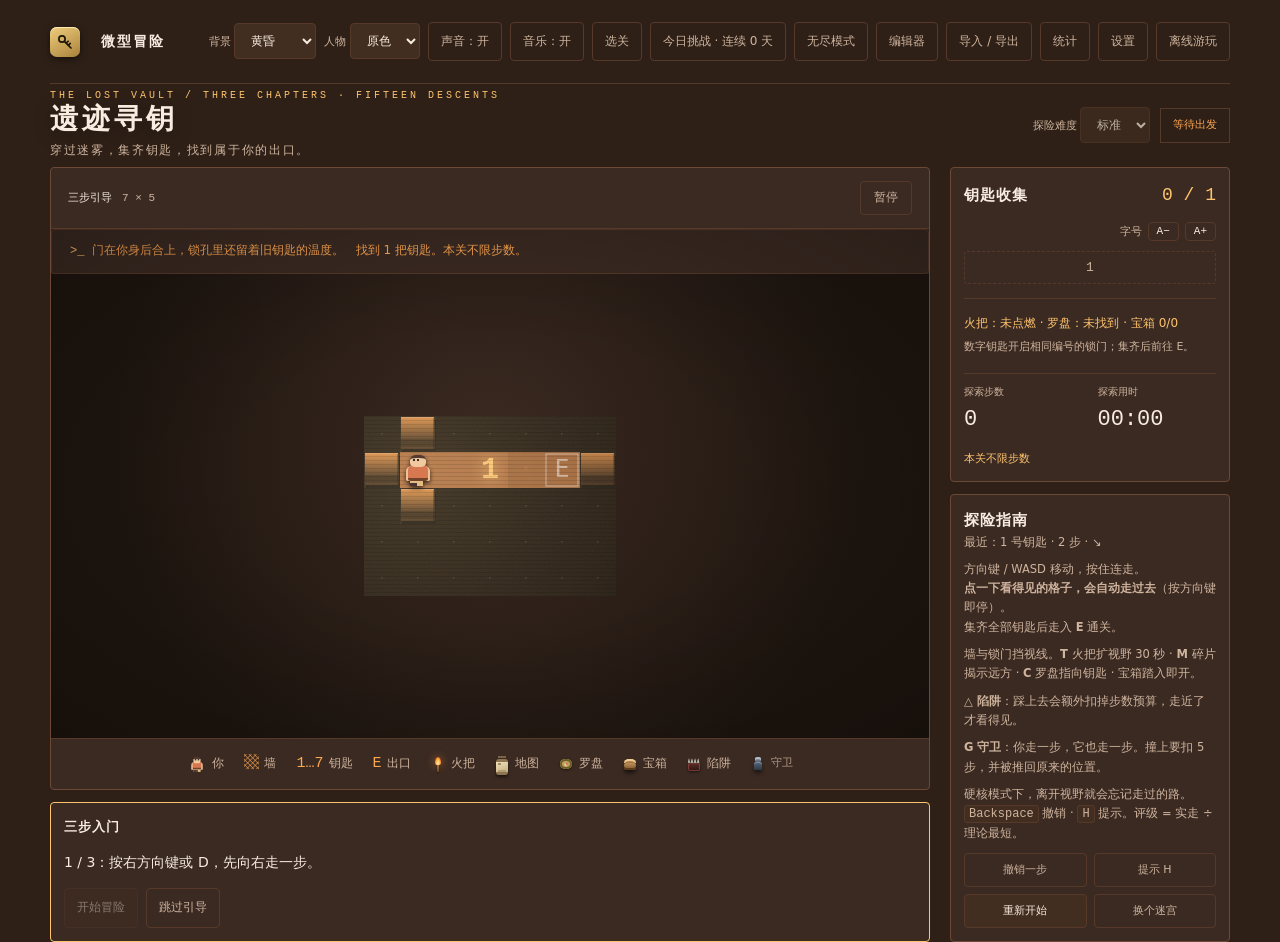
==== index.html @ 37af48ca "修复手机窄屏地图被挤掉的问题，横屏采用地图与指南左右分栏" ====
<!DOCTYPE html>
<html lang="zh-CN">
<head>
<meta charset="UTF-8">
<meta name="viewport" content="width=device-width, initial-scale=1, viewport-fit=cover">
<meta name="color-scheme" content="dark">
<meta name="theme-color" content="#111713">
<title>遗迹寻钥 · 迷宫寻宝</title>
<style>
  /* ===== [01] 主题变量 ===== */
  :root {
    --bg: #2e2017;
    --panel: #3b2a22;
    --board: #1e150f;
    --line: #57392a;
    --panel-line: #6b4936;
    --text: #f8ece0;
    --muted: #cfb49e;
    --gold: #ffc46e;
    --green: #ffa752;
    --wall: #f59a4a;
    --floor: #a86538;
    --memory: #7a573d;
    --memory-wall: #4a301c;
    --memory-edge: #9c5f30;
    --memory-floor: #6b4224;
    --wall-block: #4a301c;
    --wall-edge: #e08a42;
    --unknown: #170f0a;
    --danger: #ff8a7a;
    --button: #422e20;
    --shadow: #0009;
    --outfit: #d87851;
    --outfit-belt: #72432b;
    --outfit-legs: #e1bc83;
    --cell: 21px;
    --row: 27px;
    --mono: "Cascadia Mono",Consolas,"Courier New",monospace;
  }

  :root[data-skin="forest"] {
    --bg: #2a1a23;
    --panel: #382532;
    --board: #1a1016;
    --line: #4d3140;
    --panel-line: #63404f;
    --text: #faeaf2;
    --muted: #d3b6c6;
    --gold: #ffc0e0;
    --green: #ffa8d4;
    --wall: #f9a8cc;
    --floor: #b06a86;
    --memory: #7d5568;
    --memory-wall: #4c2c3c;
    --memory-edge: #a06880;
    --memory-floor: #6b4557;
    --wall-block: #4c2c3c;
    --wall-edge: #e08ab0;
    --unknown: #150d12;
    --button: #422837;
    --danger: #ff8fa8;
  }

  :root[data-skin="space"] {
    --bg: #0e1926;
    --panel: #16283c;
    --board: #080f1c;
    --line: #294e66;
    --panel-line: #37678a;
    --text: #e0f3fa;
    --muted: #9bbccc;
    --gold: #fed080;
    --green: #72e7e7;
    --wall: #6aadc7;
    --floor: #46708f;
    --memory: #42586e;
    --unknown: #080f1c;
    --memory-wall: #14212f;
    --memory-edge: #24384c;
    --memory-floor: #27394d;
    --wall-block: #101f2c;
    --wall-edge: #2c4b66;
    --button: #163448;
    --danger: #ff9ba9;
  }

  :root[data-skin="purple"] {
    --bg: #291d3a;
    --panel: #38264e;
    --board: #1d142b;
    --line: #573b73;
    --panel-line: #755297;
    --text: #f4eafa;
    --muted: #cfb7e3;
    --gold: #ffda8c;
    --green: #bd9bff;
    --wall: #c899ef;
    --floor: #8155aa;
    --memory: #77618c;
    --memory-wall: #392747;
    --memory-edge: #7c599c;
    --memory-floor: #503860;
    --wall-block: #402955;
    --wall-edge: #bf8aef;
    --unknown: #130d1e;
    --button: #432e5c;
    --danger: #ff9aaf;
  }

  :root[data-skin="emerald"] {
    --bg: #183627;
    --panel: #244634;
    --board: #163727;
    --line: #39694c;
    --panel-line: #598b65;
    --text: #edfae9;
    --muted: #c1e0c9;
    --gold: #ffe6a0;
    --green: #a8f3b8;
    --wall: #a2e6b2;
    --floor: #75ba8c;
    --memory: #69997a;
    --memory-wall: #254634;
    --memory-edge: #598d69;
    --memory-floor: #3e694c;
    --wall-block: #1d543d;
    --wall-edge: #81dca4;
    --unknown: #0c2117;
    --button: #2c553c;
    --danger: #ffada2;
  }

  :root[data-contrast="true"] {
    --bg: #000;
    --panel: #080808;
    --board: #000;
    --line: #d5d5d5;
    --panel-line: #9a9a9a;
    --text: #fff;
    --muted: #e1e1e1;
    --gold: #ffe75a;
    --green: #7fffff;
    --wall: #fff;
    --floor: #bdbdbd;
    --memory: #888;
    --unknown: #000;
    --memory-wall: #1a1a1a;
    --memory-edge: #555555;
    --memory-floor: #6a6a6a;
    --wall-block: #1f1f1f;
    --wall-edge: #777777;
    --button: #1d1d1d;
    --danger: #ffb3b3;
  }

  :root[data-large="true"] {
    --cell: 24px;
    --row: 30px;
  }

  :root[data-large="true"] #maze,
  :root[data-large="true"] #avatar {
    font-size: 22px;
  }

  :root[data-large="true"] .small,
  :root[data-large="true"] .subtitle,
  :root[data-large="true"] .objective,
  :root[data-large="true"] .instructions p,
  :root[data-large="true"] .feedback,
  :root[data-large="true"] .note,
  :root[data-large="true"] dialog p,
  :root[data-large="true"] .legend,
  :root[data-large="true"] .button,
  :root[data-large="true"] input,
  :root[data-large="true"] select,
  :root[data-large="true"] .limit {
    font-size: 16px;
  }

  * {
    box-sizing: border-box;
  }

  body {
    margin: 0;
    background: var(--bg);
    color: var(--text);
    font: 14px/1.65 system-ui,"Microsoft YaHei",sans-serif;
  }

  button, input, select, textarea {
    font: inherit;
  }

  button {
    cursor: pointer;
    touch-action: manipulation;
  }

  button:disabled {
    opacity: .4;
    cursor: not-allowed;
  }

  button:focus-visible,
  input:focus-visible,
  select:focus-visible,
  textarea:focus-visible,
  [tabindex]:focus-visible {
    outline: 2px solid var(--gold);
    outline-offset: 3px;
  }

  .shell {
    max-width: 1240px;
    padding: 0 30px;
    margin: auto;
  }

  header {
    display: flex;
    align-items: center;
    justify-content: space-between;
    gap: 15px;
    min-height: 84px;
    border-bottom: 1px solid var(--line);
    flex-wrap: wrap;
    padding: 15px 0;
  }

  .brand {
    display: flex;
    align-items: center;
    gap: 12px;
    font-weight: 600;
    letter-spacing: 2px;
  }

  .brand-mark {
    display: inline-flex;
    align-items: center;
    justify-content: center;
    width: 30px;
    height: 30px;
    border-radius: 7px;
    background: linear-gradient(150deg, #f0cd7d, #a8823a);
    color: #1c1508;
    box-shadow: 0 2px 7px #0008, inset 0 1px 0 #ffe9b0;
    margin-right: 9px;
    vertical-align: -8px;
  }
  .brand-mark svg { width: 18px; height: 18px; }

  .topbar, .toolbar, .actions {
    display: flex;
    gap: 8px;
    flex-wrap: wrap;
    align-items: center;
  }

  .eyebrow {
    font: 10px var(--mono);
    letter-spacing: 3px;
    color: var(--gold);
    margin: 0 0 2px;
  }

  .intro {
    padding: 6px 0 6px;
    display: flex;
    justify-content: space-between;
    align-items: center;
    gap: 12px;
  }

  h1 {
    font-size: 32px;
    letter-spacing: 3px;
    font-weight: 600;
    margin: 0 0 6px;
  }

  .subtitle {
    color: var(--muted);
    font-size: 12px;
    margin: 0;
  }

  .status-tag {
    font-size: 11px;
    border: 1px solid var(--line);
    padding: 7px 12px;
    color: var(--green);
    white-space: nowrap;
  }

  main {
    display: grid;
    grid-template-columns: minmax(0,1fr) 280px;
    gap: 20px;
    align-items: stretch;
  }

  /* ===== [02] 布局 ===== */
  .board, .panel {
    border: 1px solid var(--panel-line);
    background: var(--panel);
    border-radius: 4px;
    overflow: hidden;
  }

  /* 左栏与右栏等高，地图占满标题栏与图例之间的剩余高度 */
  main > section {
    display: flex;
    flex-direction: column;
  }

  .board {
    display: flex;
    flex-direction: column;
    flex: 1 1 auto;
  }

  .board-top {
    padding: 13px 17px;
    display: flex;
    justify-content: space-between;
    gap: 10px;
    border-bottom: 1px solid var(--line);
    font-size: 11px;
  }

  .board-meta {
    font-family: var(--mono);
    color: var(--muted);
  }

  /* ===== [03] 迷宫视口 ===== */
  .maze-stage {
    padding: 18px;
    overflow: auto;
    flex: 1 1 0;
    min-height: 0;
    max-height: none;
    background: radial-gradient(circle at 50% 38%, var(--panel), var(--board) 72%);
    position: relative;
    scroll-behavior: auto;
    display: flex;
  }

  .maze-frame {
    position: relative;
    width: max-content;
    margin: auto;
    flex: 0 0 auto;
    overflow: hidden;
  }

  #maze {
    display: block;
    font: 16px/var(--row) var(--mono);
    margin: 0;
    width: max-content;
    background: var(--unknown);
    user-select: none;
    outline-offset: 2px;
  }

/* 噪点层 */
.maze-frame::before{content:"";position:absolute;inset:0;pointer-events:none;z-index:2;opacity:.055;
  background-image:url("data:image/svg+xml,%3Csvg xmlns='http://www.w3.org/2000/svg' width='120' height='120'%3E%3Cfilter id='n'%3E%3CfeTurbulence type='fractalNoise' baseFrequency='0.85' numOctaves='2'/%3E%3C/filter%3E%3Crect width='120' height='120' filter='url(%23n)'/%3E%3C/svg%3E");}
/* 扫描线层 */
.maze-frame::after{content:"";position:absolute;inset:0;pointer-events:none;z-index:2;
  background:repeating-linear-gradient(180deg,rgba(0,0,0,.10) 0 1px,transparent 1px 4px);}
/* 火把光晕 */
#torch{position:absolute;left:0;top:0;width:calc(var(--cell)*19);height:calc(var(--row)*19);
  border-radius:50%;pointer-events:none;z-index:1;mix-blend-mode:screen;
  background:radial-gradient(closest-side,rgba(255,226,160,.20),rgba(255,226,160,.06) 55%,transparent 72%);}

  .legend {
    display: flex;
    justify-content: center;
    align-items: center;
    gap: 8px 20px;
    flex-wrap: wrap;
    padding: 14px 18px;
    border-top: 1px solid var(--line);
    font-size: 11.5px;
    line-height: 1.9;
    color: var(--muted);
  }

  .legend .lg { display: inline-flex; align-items: center; gap: 5px; }
  .legend .mini-avatar {
    position: relative;
    width: 20px;
    height: 22px;
    flex: none;
    display: inline-block;
  }
  .legend .mini-avatar .adventurer {
    position: absolute;
    inset: 0;
    transform: scale(.72);
    transform-origin: 50% 50%;
    animation: none;
  }

  .legend .lg .prop { position: relative; left: auto; top: auto; width: 15px; height: 19px; --cell: 15px; --row: 19px; flex: none; }
  .legend > span:last-child {
    opacity: .8;
    font-size: 11px;
  }

  .legend b {
    font: 15px var(--mono);
    color: var(--green);
    margin-right: 5px;
  }

  .sidebar {
    display: flex;
    flex-direction: column;
    gap: 12px;
  }


  .side-tools {
    display: flex;
    align-items: center;
    justify-content: flex-end;
    gap: 6px;
    margin: -4px 0 10px;
    font-size: 10.5px;
    color: var(--muted);
  }
  .side-tools button {
    border: 1px solid var(--line);
    background: var(--panel);
    color: var(--text);
    border-radius: 4px;
    padding: 3px 8px;
    cursor: pointer;
    font: 11px/1 var(--mono);
  }
  .side-tools button:hover { border-color: var(--gold); color: var(--gold); }

  /* 侧栏字号跟随 --side-fs */
  .sidebar .panel h2 { font-size: calc(var(--side-fs, 12px) + 3px); }
  .sidebar .count { font-size: calc(var(--side-fs, 12px) + 6px); }
  .sidebar .small,
  .sidebar .note,
  .sidebar .instructions p,
  .sidebar #nav-hint,
  .sidebar #key-help { font-size: calc(var(--side-fs, 12px) - 0.5px); }
  .sidebar .key-slot { font-size: calc(var(--side-fs, 12px) + 1px); }

  .panel {
    padding: 13px;
  }

  .panel-heading {
    display: flex;
    justify-content: space-between;
    align-items: center;
    margin-bottom: 15px;
  }

  h2 {
    font-size: 13px;
    letter-spacing: 1px;
    margin: 0;
  }

  .count {
    color: var(--gold);
    font-family: var(--mono);
  }

  .keys {
    display: flex;
    gap: 6px;
    flex-wrap: wrap;
  }

  .key-slot {
    position: relative;
    display: flex;
    align-items: center;
    justify-content: center;
    border: 1px dashed var(--line);
    border-radius: 3px;
    min-width: 31px;
    min-height: 33px;
    flex: 1;
    padding: 0 3px;
    color: var(--muted);
    font: 20px var(--mono);
  }

  .key-slot.found {
    border: 1px solid var(--gold);
    color: var(--gold);
    background: var(--button);
  }

  .objective, .note, .instructions p {
    font-size: 11px;
    color: var(--muted);
    line-height: 1.68;
    margin: 0 0 8px;
  }

  .stats {
    display: grid;
    grid-template-columns: 1fr 1fr;
    border-top: 1px solid var(--line);
    padding-top: 10px;
    gap: 15px;
    margin: 17px 0 0;
  }

  .stats dt {
    color: var(--muted);
    font-size: 10px;
  }

  .stats dd {
    font: 22px var(--mono);
    margin: 6px 0;
  }

  .limit {
    font-size: 11px;
    color: var(--gold);
    margin-top: 12px;
  }

  .button, select {
    border: 1px solid var(--line);
    border-radius: 4px;
    padding: 9px 12px;
    background: var(--button);
    color: var(--text);
    font-size: 12px;
  }

  .button:hover:not(:disabled) {
    border-color: var(--green);
  }

  .secondary {
    background: transparent;
    color: var(--muted);
  }

  .danger {
    border-color: var(--danger);
    color: var(--danger);
  }

  .actions {
    margin-top: 14px;
  }

  /* 指南底部四个操作按钮排两列，省出一行高度 */
  #game-actions {
    display: grid;
    grid-template-columns: 1fr 1fr;
    gap: 7px;
    margin-top: 10px;
  }

  #game-actions .button {
    padding: 7px 4px;
    font-size: 11px;
    white-space: nowrap;
  }

  .feedback {
    margin: 0;
    padding: 11px 18px;
    border-bottom: 1px solid var(--line);
    background: color-mix(in srgb, var(--panel) 70%, transparent);
    color: var(--gold);
    font-size: 12px;
    line-height: 1.65;
    border: 1px solid var(--line);
    border-radius: 4px;
    background: var(--panel);
    font-size: 12px;
    color: var(--green);
  }

  .feedback::before {
    content: ">_ ";
    font-family: var(--mono);
    color: var(--gold);
  }

  .note {
    border-left: 2px solid var(--line);
    padding-left: 12px;
  }

  .dpad {
    display: grid;
    grid-template-columns: repeat(3,44px);
    gap: 5px;
    justify-content: center;
    margin: 16px 0 5px;
  }

  .dpad button {
    height: 38px;
    padding: 0;
    font: 20px var(--mono);
  }

  .dpad button:first-child {
    grid-column: 2;
  }

  .dpad button:nth-child(2) {
    grid-column: 1;
  }

  kbd {
    border: 1px solid var(--line);
    background: var(--button);
    padding: 1px 4px;
    border-radius: 3px;
    font: 12px var(--mono);
  }

  footer {
    padding: 23px 0;
    color: var(--muted);
    font: 10px var(--mono);
    display: flex;
    justify-content: space-between;
    gap: 12px;
  }

  dialog {
    width: min(580px,calc(100% - 28px));
    max-height: 90vh;
    overflow: auto;
    border: 1px solid var(--line);
    border-radius: 8px;
    background: var(--panel);
    color: var(--text);
    padding: 27px;
    box-shadow: 0 20px 100px var(--shadow);
  }

  dialog::backdrop {
    background: #080d09cf;
    backdrop-filter: blur(3px);
  }

  dialog h2 {
    font-size: 22px;
    margin-bottom: 12px;
  }

  dialog p {
    font-size: 13px;
    color: var(--muted);
  }

  .win-stats {
    font: 20px var(--mono);
    color: var(--gold);
    margin: 20px 0;
  }

  .dialog-close {
    float: right;
  }

  .victory-art {
    font: 15px/1.3 var(--mono);
    color: var(--gold);
  }

  .hidden, [hidden] {
    display: none !important;
  }

  .flash {
    animation: bump .18s ease-in-out;
  }

  @keyframes bump {
    25% {
      transform: translateX(-3px);
    }

    75% {
      transform: translateX(3px);
    }
  }

  .form-row {
    display: flex;
    gap: 10px;
    align-items: center;
    flex-wrap: wrap;
    margin: 12px 0;
  }

  input, textarea {
    max-width: 100%;
    border: 1px solid var(--line);
    background: var(--bg);
    color: var(--text);
    padding: 8px;
    border-radius: 4px;
  }

  textarea {
    width: 100%;
    min-height: 110px;
    font: 12px/1.5 var(--mono);
  }

  .small {
    font-size: 11px;
    color: var(--muted);
  }

  #avatar {
    position: absolute;
    left: 0;
    top: 0;
    width: var(--cell);
    height: var(--row);
    font: bold 16px/var(--row) var(--mono);
    text-align: center;
    background: var(--green);
    color: var(--bg);
    pointer-events: none;
    z-index: 3;
    transition: translate 80ms linear;
    border-radius: 2px;
  }

@keyframes stepPop{0%{transform:scale(1)}40%{transform:scale(1.16,.84)}100%{transform:scale(1)}}
#avatar.step{animation:stepPop 150ms ease-out}
.step-trail{color:var(--muted);animation:trailFade 520ms ease-out forwards}
@keyframes trailFade{from{opacity:.5}to{opacity:0}}

  #maze { cursor: pointer; }

  .walk-target {
    border-radius: 3px;
    box-shadow: 0 0 0 1.5px var(--gold), 0 0 14px #e8c07a55;
    animation: walkTarget 360ms ease-out forwards;
  }

  @keyframes walkTarget {
    from { opacity: .95; transform: scale(.8); }
    to { opacity: 0; transform: scale(1.05); }
  }

  .tile-effect {
    position: absolute;
    width: var(--cell);
    height: var(--row);
    pointer-events: none;
    text-align: center;
    z-index: 4;
    font: bold 17px/var(--row) var(--mono);
  }

  .collect-flash {
    background: var(--gold);
    color: var(--bg);
    animation: goldFlash 350ms ease-out forwards;
  }

  .door-pop {
    color: var(--green);
    background: var(--board);
    animation: doorPop 300ms ease-out forwards;
  }

  @keyframes goldFlash {
    0% {
      opacity: 1;
      box-shadow: 0 0 18px var(--gold);
    }

    100% {
      opacity: 0;
      transform: scale(1.8);
    }
  }

  @keyframes doorPop {
    0% {
      transform: scale(.6);
      color: var(--muted);
    }

    55% {
      transform: scale(1.65);
    }

    100% {
      transform: scale(1);
      color: var(--green);
    }
  }

  @media (max-width: 850px) {
    .shell {
      padding: 0 16px;
      max-width: 680px;
    }

    main {
      grid-template-columns: minmax(0,1fr);
    }

    main > section, .sidebar, .sidebar > .panel {
      min-width: 0;
    }

    .sidebar {
      display: grid;
      grid-template-columns: minmax(0,1fr) minmax(0,1fr);
    }

    .note {
      grid-column: 1/-1;
    }

    .topbar {
      gap: 5px;
    }

    .topbar .button {
      font-size: 11px;
      padding: 6px 9px;
    }

    :root {
      --cell: 15px;
      --row: 20px;
    }

    #maze {
      font-size: 14px;
    }

    #map-viewport {
      flex: none;
    }

    .maze-stage {
      flex: none;
      height: clamp(240px, 46dvh, 460px);
      padding: 12px;
    }

    .intro {
      padding: 23px 0;
    }

    h1 {
      font-size: 28px;
    }
  }

  @media (max-width: 430px) {
    .sidebar {
      grid-template-columns: 1fr;
    }

    .shell {
      padding: 0 12px;
    }

    header {
      align-items: flex-start;
    }

    .brand {
      font-size: 12px;
    }

    .topbar {
      justify-content: flex-end;
      max-width: 215px;
    }

    .subtitle {
      font-size: 11px;
    }

    .legend {
      gap: 10px;
    }

    .panel {
      padding: 16px;
    }

    footer span:last-child {
      display: none;
    }
  }

  h1 { font-size: clamp(20px,2.2vw,28px); font-weight: 900; letter-spacing: .14em; line-height: 1.15; text-shadow: 0 3px 20px #0005; }
  .subtitle { font-weight: 300; letter-spacing: .14em; margin-top: 3px; }
  .feedback #message-text {
    flex: 1 1 auto;
    min-width: 0;
    white-space: nowrap;
    overflow: hidden;
    text-overflow: ellipsis;
  }
  .feedback #inventory {
    flex: 0 0 auto;
    margin: 0;
    padding: 0;
    border: 0;
    min-height: 0;
    line-height: 1.6;
    white-space: nowrap;
    color: var(--muted);
    font-size: 11px;
    letter-spacing: .2px;
  }

  .map-viewport {
    position: relative;
    isolation: isolate;
    overflow: hidden;
    display: flex;
    flex-direction: column;
    flex: 1 1 0;
    min-height: 0;
  }
  :root[data-mode="endless"] .map-viewport { min-height: 320px; }
  .map-viewport::after { content: ''; position: absolute; inset: 0; pointer-events: none; z-index: 5; background: radial-gradient(ellipse,transparent 40%,#0004 100%); }
  #level-fade { position: absolute; inset: 0; background: #000; z-index: 9; pointer-events: none; opacity: 0; }
  #level-fade.enter { animation: enterDungeon .55s ease-out; }
  @keyframes enterDungeon { from { opacity: 1; } to { opacity: 0; } }
  #torch { animation: breathe 1.4s ease-in-out infinite alternate; }
  @keyframes breathe { from { opacity: .87; } to { opacity: 1; } }
  #avatar { background: none; color: #f6cca0; border-radius: 0; filter: drop-shadow(0 2px 2px #000b); }
  .adventurer { position: absolute; inset: 2px 1px; transform-origin: 50% 85%; }
  .adventurer::before { content: ''; position: absolute; width: 48%; height: 30%; top: 3%; left: 26%; background: #f1c99e; border-top: 3px solid #543831; border-radius: 40% 40% 32% 32%; z-index: 2; }
  :root[data-avatar-skin="red"] { --outfit: #ef5350; --outfit-belt: #8f2d36; --outfit-legs: #e8b4a1; }
  :root[data-avatar-skin="orange"] { --outfit: #ff9b3d; --outfit-belt: #a75120; --outfit-legs: #f1ca8c; }
  :root[data-avatar-skin="yellow"] { --outfit: #f4d64c; --outfit-belt: #937129; --outfit-legs: #ecd995; }
  :root[data-avatar-skin="green"] { --outfit: #4ed184; --outfit-belt: #267a4c; --outfit-legs: #abdab5; }
  :root[data-avatar-skin="blue"] { --outfit: #4ba8f5; --outfit-belt: #285d98; --outfit-legs: #a8cce9; }
  :root[data-avatar-skin="indigo"] { --outfit: #6968d9; --outfit-belt: #3d3f88; --outfit-legs: #b9b9e4; }
  :root[data-avatar-skin="violet"] { --outfit: #b878ef; --outfit-belt: #754597; --outfit-legs: #d6b5e8; }
  .adventurer::after { content: ''; position: absolute; width: 58%; height: 43%; top: 32%; left: 21%; background: var(--outfit); border-radius: 35% 35% 15% 15%; border-bottom: 3px solid var(--outfit-belt); box-shadow: -3px 1px 0 -1px #ecc297,3px 1px 0 -1px #ecc297; }
  .adventurer i { position: absolute; left: 27%; bottom: 0; height: 29%; width: 19%; background: var(--outfit-legs); box-shadow: 6px 0 var(--outfit-legs); border-bottom: 3px solid #4a3232; }
  .adventurer b { position: absolute; top: 18%; left: 35%; width: 2px; height: 2px; background: #342b31; box-shadow: 4px 0 #342b31; z-index: 3; }
  #avatar[data-facing='up'] .adventurer::before { background: #543831; }
  #avatar[data-facing='up'] .adventurer b { visibility: hidden; }
  #avatar[data-facing='left'] .adventurer b { left: 26%; box-shadow: none; }
  #avatar[data-facing='right'] .adventurer b { left: 65%; box-shadow: none; }
  #avatar.step { animation: none; }
  #avatar.step .adventurer { animation: walking .16s ease-out; }
  @keyframes walking { 45% { transform: translateY(-2px) rotate(-5deg); } }
  .step-trail { font-size: 0; animation: dust .38s ease-out forwards; }
  .step-trail::before { content: ''; position: absolute; left: 28%; top: 76%; width: 3px; height: 2px; border-radius: 50%; background: #d7c4a0; box-shadow: 5px 2px #d7c4a080,-3px 3px #d7c4a050; }

  /* ===== 地面物件：火把 / 地图 / 罗盘 / 宝箱 / 陷阱 / 守卫 ===== */
  #props { position: absolute; inset: 0; pointer-events: none; z-index: 3; }
  .prop { position: absolute; left: 0; top: 0; width: var(--cell); height: var(--row); }
  .prop::before, .prop::after, .prop b { position: absolute; display: block; content: ''; }

  /* 火把：木杆 + 上尖下圆的火焰 */
  .prop.item-torch::before { left: 44%; bottom: 8%; width: 13%; height: 46%; background: linear-gradient(#a3743f, #6b4626); border-radius: 1px; box-shadow: 0 1px 2px #0007; }
  .prop.item-torch::after {
    left: 29%; bottom: 46%; width: 42%; height: 40%;
    background: radial-gradient(ellipse at 50% 76%, #fff2c2, #ffab3d 46%, #d94b18 92%);
    border-radius: 50% 50% 46% 46% / 72% 72% 28% 28%;
    box-shadow: 0 0 8px #ff9d4a99;
    animation: torchFlicker 1.1s ease-in-out infinite alternate;
  }
  @keyframes torchFlicker { from { transform: scaleY(.9); opacity: .85; } to { transform: scaleY(1.08) translateY(-1px); opacity: 1; } }

  /* 地图：卷起的上下边 + 三条折线 */
  .prop.item-map::before {
    left: 12%; top: 22%; width: 76%; height: 56%;
    background: linear-gradient(160deg, #efe1bc, #c6ae7f);
    border-top: 3px solid #8d7550; border-bottom: 3px solid #8d7550;
    border-radius: 3px; box-shadow: 0 2px 3px #0008;
  }
  .prop.item-map::after {
    left: 24%; top: 45%; width: 52%; height: 2px;
    background: repeating-linear-gradient(90deg, #a08b62 0 3px, transparent 3px 8px);
    box-shadow: 0 -7px 0 #a08b6299, 0 7px 0 #a08b6299;
  }

  /* 罗盘：金属盘 + 红白指针 */
  .prop.item-compass::before {
    left: 13%; top: 24%; width: 74%; height: 52%;
    border-radius: 50%;
    background: radial-gradient(circle at 38% 32%, #e8d79f, #8f7a35);
    box-shadow: 0 1px 3px #0008, inset 0 0 0 2px #6d5c28, inset 0 0 0 4px #b9a35c;
  }
  .prop.item-compass::after {
    left: 40%; top: 38%; width: 20%; height: 24%;
    background: linear-gradient(#e0655b 50%, #f2ecd8 50%);
    clip-path: polygon(50% 0, 100% 50%, 50% 100%, 0 50%);
    transform: rotate(28deg);
  }

  /* 宝箱：箱体 + 拱盖 + 金色锁扣 */
  .prop.chest::before {
    left: 11%; top: 44%; width: 78%; height: 36%;
    background: linear-gradient(#bd8f5a, #7a5128);
    border-radius: 2px 2px 3px 3px;
    box-shadow: 0 3px 4px #0009, inset 0 -2px 0 #5a3a19;
  }
  .prop.chest::after {
    left: 11%; top: 22%; width: 78%; height: 25%;
    background: linear-gradient(#d8ab72, #9e6f39);
    border-radius: 50% 50% 0 0 / 100% 100% 0 0;
    box-shadow: inset 0 2px 0 #eecb96;
  }
  .prop.chest b {
    left: 42%; top: 36%; width: 16%; height: 28%;
    background: linear-gradient(#ffe08a, #c9a038);
    border-radius: 2px; box-shadow: 0 0 3px #000a;
  }
  .prop.chest-open::before { left: 11%; top: 44%; width: 78%; height: 36%; background: linear-gradient(#7d5c3a, #452f18); border-radius: 2px 2px 3px 3px; box-shadow: inset 0 -2px 0 #2e1e0e; }
  .prop.chest-open::after {
    left: 11%; top: 14%; width: 78%; height: 22%;
    background: linear-gradient(#a8825a, #64431f);
    border-radius: 50% 50% 0 0 / 100% 100% 0 0;
    transform: rotate(-14deg) translateY(-1px);
  }
  .prop.chest-open b { display: none; }

  /* 陷阱：暗红底座 + 一排尖刺 */
  .prop.trap::before {
    left: 7%; top: 46%; width: 86%; height: 40%;
    background: linear-gradient(#5c2f2a, #2b1413);
    border-radius: 2px; box-shadow: inset 0 0 0 1px #e0655b66, 0 1px 3px #0008;
  }
  .prop.trap::after {
    left: 7%; top: 20%; width: 86%; height: 28%;
    background: linear-gradient(#f4f4ec, #9d9d92);
    clip-path: polygon(0 100%, 11% 0, 22% 100%, 34% 0, 46% 100%, 58% 0, 70% 100%, 82% 0, 94% 100%);
    filter: drop-shadow(0 1px 1px #000a);
  }

  /* 守卫：盔甲身 + 头盔 + 长矛 */
  .prop.guard::before {
    left: 20%; top: 40%; width: 56%; height: 40%;
    background: linear-gradient(#5d7691, #2c3d4e);
    border-radius: 32% 32% 12% 12%;
    box-shadow: 0 3px 4px #000a, inset 0 1px 0 #8fa8c2;
  }
  .prop.guard::after {
    left: 29%; top: 15%; width: 42%; height: 27%;
    background: linear-gradient(#aec1d4, #5d7186);
    border-radius: 50% 50% 22% 22%;
    box-shadow: inset 0 2px 0 #d7e3f0;
  }
  .prop.guard b {
    left: 80%; top: 10%; width: 7%; height: 76%;
    background: linear-gradient(#96754a, #5a4227);
    border-radius: 1px; box-shadow: -1px 0 0 #0006;
  }
  .prop.guard b::after {
    content: ''; position: absolute; left: -70%; top: -20%; width: 240%; height: 24%;
    background: #d3dde8; clip-path: polygon(50% 0, 100% 100%, 0 100%);
  }

  /* 锁门：石框 + 编号，锁着暗红，开了变金 */
  .prop.gate::before, .prop.gate-open::before {
    left: 5%; top: 6%; width: 90%; height: 88%;
    border-radius: 4px 4px 2px 2px;
    background: linear-gradient(#4e3229, #2a1714);
    box-shadow: inset 0 0 0 2px #7a4a34, inset 0 -3px 0 #1c100d, 0 2px 4px #000a;
  }
  .prop.gate::after, .prop.gate-open::after {
    left: 26%; top: 22%; width: 48%; height: 56%;
    border-radius: 3px;
    background: repeating-linear-gradient(90deg, #22120f 0 2px, #3a1f19 2px 5px);
    opacity: .85;
  }
  .prop.gate i, .prop.gate-open i {
    position: absolute; inset: 0; display: flex; align-items: center; justify-content: center;
    font: bold 14px/1 var(--mono); color: #ffb291; text-shadow: 0 0 6px #000, 0 0 10px #d8451f, 0 1px 0 #000; z-index: 2;
  }
  .prop.gate-open::before { background: linear-gradient(#4a4132, #2a2418); box-shadow: inset 0 0 0 2px #6f6140, 0 2px 4px #000a; }
  .prop.gate-open::after { background: none; box-shadow: inset 0 0 0 1px #6f6140; opacity: 1; }
  .prop.gate-open i { color: #b9e08a; }

  /* 钥匙槽：现在拿不到的显示为锁住 */
  .key-slot.locked { opacity: .38; }
  .key-slot.locked::after { content: '🔒'; position: absolute; right: -1px; bottom: -2px; font-size: 8px; opacity: .9; }

  @keyframes dust { from { opacity: .4; transform: scale(.7); } to { opacity: 0; transform: translateY(-3px) scale(1.8); } }
  @keyframes bump { 25% { transform: translate(-2px,1px); } 75% { transform: translate(2px,-1px); } }
  #victory { text-align: center; border: 1px solid var(--gold); box-shadow: 0 0 35px #e8bf6a22,0 30px 120px #000; padding: 38px; background: radial-gradient(ellipse at top,#e8bf6a16,transparent 65%),var(--panel); }
  #victory::backdrop { background: #000d; backdrop-filter: blur(5px); }
  #victory .actions { justify-content: center; }
  #victory .victory-art { display: none; }
  #victory-grade { font: 900 104px/1.2 Georgia,serif; color: var(--gold); text-shadow: 0 0 30px #e8bf6a66; border-bottom: 1px solid var(--line); margin: 12px auto 22px; width: 150px; }
  .win-stats { font-size: 14px; line-height: 2; }
  .difficulty-bar { display: flex; flex-wrap: wrap; gap: 10px; align-items: center; }
  #compass { position: absolute; right: 12px; top: 12px; z-index: 6; background: var(--panel); border: 1px solid var(--gold); border-radius: 30px; padding: 7px 12px; font-size: 12px; color: var(--gold); pointer-events: none; }
  #compass b { display: inline-block; font-size: 22px; line-height: 1; margin-right: 8px; }
  .inventory { margin-top: 14px; padding-top: 12px; border-top: 1px solid var(--line); color: var(--gold); font-size: 12px; line-height: 2; min-height: 40px; }
  #levels-dialog { width: min(1050px,96vw); padding: 30px; }
  #level-list { display: grid; grid-template-columns: repeat(3,minmax(0,1fr)); gap: 18px; }
  .chapter { border: 1px solid var(--line); background: var(--board); padding: 20px; border-radius: 8px; }
  .chapter h3 { font-size: 24px; letter-spacing: .12em; margin: 0; }
  .chapter > p:not(.eyebrow) { font-size: 12px; min-height: 42px; }
  .chapter-levels { display: grid; gap: 9px; }
  .level-card { display: grid; grid-template-columns: 36px 1fr auto; align-items: center; gap: 6px; color: var(--text); background: var(--panel); border: 1px solid var(--line); border-radius: 5px; padding: 13px 10px; text-align: left; font-size: 12px; }
  .level-card:not(:disabled):hover { border-color: var(--gold); background: var(--button); }
  .level-number { font: 20px var(--mono); color: var(--muted); grid-row: span 2; }
  .level-card strong { font: 700 20px Georgia,serif; color: var(--gold); }
  .level-card small { grid-column: 2/4; color: var(--muted); }
  .trend { margin: 18px 0; padding: 14px; border: 1px solid var(--line); background: var(--board); }
  .trend figcaption { color: var(--gold); font-size: 12px; }
  #stats-chart { width: 100%; height: 180px; display: block; }
  #achievement-list { display: grid; grid-template-columns: 1fr 1fr; gap: 4px 14px; font-size: 12px; }
  #ending { position: fixed; inset: 0; z-index: 50; overflow: auto; text-align: center; padding: 7vh 24px 40px; background: radial-gradient(ellipse at 50% 15%,#8f794942,transparent 65%),var(--bg); }
  #ending h2 { font-size: clamp(32px,5vw,56px); font-weight: 900; letter-spacing: .14em; margin: 24px 0; }
  #ending p { line-height: 2; color: var(--muted); }
  #ending .actions { justify-content: center; margin: 30px 0; }
  .dawn-door { width: 120px; height: 180px; margin: 20px auto 35px; border: 10px solid var(--line); border-bottom: 0; border-radius: 60px 60px 0 0; background: linear-gradient(#fff5d9,#dbbc75); box-shadow: 0 0 90px #ecd7a644; position: relative; }
  .dawn-door::after { content: ''; position: absolute; left: -50px; right: -50px; top: 100%; height: 75px; background: linear-gradient(#e1c27a66,transparent); clip-path: polygon(27% 0,73% 0,100% 100%,0 100%); }
  @media(max-width:760px) { #level-list { grid-template-columns: 1fr; } .chapter > p:not(.eyebrow) { min-height: 0; } #achievement-list { grid-template-columns: 1fr; } }
  .mobile-menu > summary { display: none; }
  .board-top { align-items: center; }
  .board-top #pause { padding: 6px 13px; margin-left: auto; }
  #maze-stage { touch-action: none; overscroll-behavior: contain; }
  .dpad button { touch-action: none; user-select: none; }
  .minimap-box { position: absolute; bottom: 10px; right: 10px; z-index: 6; padding: 7px; border: 1px solid var(--line); border-radius: 5px; background: var(--board); box-shadow: 0 2px 12px #0008; pointer-events: none; }
  .minimap-box span { display: block; font-size: 9px; color: var(--muted); margin-bottom: 4px; letter-spacing: .1em; }
  #minimap { width: 130px; height: auto; display: block; }
  #pause-dialog { text-align: center; border-color: var(--gold); }
  #pause-dialog::backdrop { background: #000d; }
  body.paused #torch { animation-play-state: paused; }
  :root[data-large='true'] .inventory,:root[data-large='true'] .level-card,:root[data-large='true'] .chapter p { font-size: 16px; }
  .orientation-tip { display: none; }
  #tutorial-panel { margin-top: 12px; border-color: var(--gold); }
  @media (max-width:850px) and (orientation:portrait) {
    .orientation-tip { display: flex; flex-wrap: wrap; gap: 3px 10px; margin: 0 0 12px; padding: 10px 12px; border: 1px solid var(--line); border-radius: 4px; background: var(--panel); font-size: 12px; }
    .orientation-tip strong { color: var(--gold); }
    .orientation-tip span { color: var(--muted); }
  }
  @media (max-width:600px), (max-width:1100px) and (max-height:600px) and (orientation:landscape) {
    header { min-height: 64px; padding: 10px 0; position: relative; flex-wrap: nowrap; align-items: center; }
    .brand { font-size: 13px; }
    .mobile-menu > summary { display: block; min-width: 68px; min-height: 44px; text-align: center; }
    .mobile-menu > nav { position: absolute; top: 62px; right: 0; width: min(360px,calc(100vw - 24px)); max-width: none; z-index: 25; padding: 14px; display: grid; grid-template-columns: 1fr 1fr; background: var(--panel); border: 1px solid var(--line); box-shadow: 0 15px 50px #000a; max-height: 65dvh; overflow-y: auto; }
    .topbar .button,.topbar select { min-height: 46px; font-size: 13px; padding: 8px; }
  }
  @media(max-width:600px) {
    .shell { padding: 0 12px; }
    .intro { padding: 15px 0; gap: 9px; flex-wrap: wrap; }
    .intro .eyebrow { font-size: 8px; letter-spacing: 1.5px; margin-bottom: 6px; }
    h1 { font-size: 30px; }
    .subtitle { font-size: 11px; letter-spacing: .04em; margin-top: 6px; }
    .difficulty-bar { width: 100%; justify-content: space-between; }
    .difficulty-bar select { min-height: 44px; font-size: 14px; }
    .status-tag { padding: 7px 9px; }
    main { gap: 12px; }
    .board-top { padding: 8px 10px; font-size: 12px; gap: 8px; }
    #level-title { flex: 1; }
    .board-meta { display: none; }
    .board-top #pause { min-height: 44px; min-width: 62px; }
    .maze-stage { height: 38dvh; min-height: 230px; max-height: 46dvh; padding: 10px; }
    :root { --cell: 19px; --row: 24px; }
    .legend { display: none; }
    .feedback { margin-top: 9px; min-height: 42px; font-size: 12px; padding: 9px 11px; }
    .dpad { display: grid; grid-template-columns: repeat(4,1fr); width: 100%; gap: 9px; margin: 10px 0 0; padding-bottom: env(safe-area-inset-bottom); }
    .dpad button { height: 54px; font-size: 24px; }
    .dpad button:first-child,.dpad button:nth-child(2) { grid-column: auto; }
    .dpad [data-direction='left'] { order: 0; }.dpad [data-direction='up'] { order: 1; }.dpad [data-direction='down'] { order: 2; }.dpad [data-direction='right'] { order: 3; }
    .sidebar { display: flex; flex-direction: column; gap: 12px; }
    .sidebar .panel { width: 100%; padding: 16px; }
    .panel-heading { margin-bottom: 10px; }
    .stats { margin-top: 10px; padding-top: 10px; }
    .actions .button { min-height: 46px; font-size: 14px; flex: 1; }
    #below-map { margin-top: 7px; }
    #below-map .actions { margin-top: 6px; }
    #below-map .actions.small { justify-content: space-between; font-size: 10px; }
    #below-map .actions.small .button { flex: none; font-size: 11px; min-height: 40px; }
    #seed-value { display: inline-block; max-width: 145px; vertical-align: middle; }
    #minimap { width: 94px; }
    .minimap-box { padding: 5px; opacity: .94; }
    #levels-dialog { padding: 20px 14px; }
    .chapter { padding: 16px; }
    dialog .button { min-height: 46px; }
    .note { margin-top: 0; }
    footer { padding-bottom: max(20px,env(safe-area-inset-bottom)); }
  }
  @media (max-width:1100px) and (max-height:600px) and (orientation:landscape) {
    .shell { width: 100%; max-width: none; height: 100dvh; padding: max(4px,env(safe-area-inset-top)) max(10px,env(safe-area-inset-right)) max(8px,env(safe-area-inset-bottom)) max(10px,env(safe-area-inset-left)); display: grid; grid-template-rows: auto auto minmax(0,1fr); gap: 6px; }
    header { min-height: 44px; padding: 0; gap: 8px; }
    .brand { font-size: 12px; gap: 6px; }
    .mobile-menu > nav { top: calc(100% + 6px); max-height: calc(100dvh - 70px - env(safe-area-inset-top) - env(safe-area-inset-bottom)); }
    .intro { padding: 0; gap: 8px; flex-wrap: nowrap; }
    .intro .eyebrow, .subtitle { display: none; }
    h1 { margin: 0; font-size: 20px; white-space: nowrap; }
    .difficulty-bar { width: auto; gap: 6px; flex-wrap: nowrap; }
    .difficulty-bar label { font-size: 11px; }
    .difficulty-bar select { min-height: 36px; padding: 5px; font-size: 12px; }
    .status-tag { padding: 4px 6px; font-size: 10px; }
    main { min-height: 0; grid-template-columns: minmax(0,1fr) clamp(208px,30vw,300px); grid-template-rows: minmax(0,1fr); gap: 10px; }
    main > section, .board { min-width: 0; min-height: 0; }
    .board-top { flex: none; min-height: 44px; padding: 4px 10px; gap: 8px; }
    #level-title { min-width: 0; overflow: hidden; text-overflow: ellipsis; white-space: nowrap; }
    .board-meta, .legend { display: none; }
    .board-top #pause { flex: none; min-height: 36px; min-width: 58px; }
    #map-viewport, :root[data-mode="endless"] #map-viewport { flex: 1 1 0; min-height: 0; }
    .maze-stage { flex: 1 1 0; height: auto; min-height: 0; max-height: none; padding: 8px; }
    .sidebar { display: flex; flex-direction: column; min-width: 0; min-height: 0; gap: 8px; overflow-y: auto; overscroll-behavior: contain; scrollbar-width: thin; scroll-padding-top: 112px; }
    .sidebar > *, .sidebar .panel { flex-shrink: 0; }
    .sidebar .panel { width: 100%; padding: 12px; }
    .sidebar .panel-heading { margin-bottom: 8px; }
    .side-tools button { min-height: 32px; min-width: 36px; }
    .sidebar .stats { margin-top: 10px; padding-top: 8px; }
    .sidebar .feedback { margin: 0; padding: 10px; }
    #below-map { display: contents; }
    #tutorial-panel { margin-top: 0; }
    #game-actions { position: sticky; top: 0; z-index: 10; margin: 0; padding: 6px; border: 1px solid var(--panel-line); border-radius: 4px; background: var(--panel); }
    #game-actions .button { min-height: 44px; font-size: 12px; }
    #minimap { width: 80px; }
    .minimap-box { padding: 4px; }
    dialog { max-height: 90dvh; }
  }
  @media (prefers-reduced-motion: reduce) {
    *, *::before, *::after {
      animation: none !important;
      transition: none !important;
      scroll-behavior: auto !important;
    }
  }
  </style>
</head>
<!-- ===== [04] 页面结构 ===== -->
<body>
  <div class="shell">
    <header>
      <div class="brand"><span class="brand-mark" aria-hidden="true"><svg viewBox="0 0 24 24" fill="none" stroke="currentColor" stroke-width="2.2" stroke-linecap="round" stroke-linejoin="round"><circle cx="8" cy="8" r="4.2"/><path d="M11.2 11.2 20 20"/><path d="M16.4 16.4 19 13.8"/><path d="M13.6 13.6 16.2 11"/></svg></span>微型冒险</div>
      <details class="mobile-menu" id="game-menu" open>
      <summary class="button secondary">菜单</summary>
      <nav class="topbar" id="topbar" aria-label="游戏菜单">
        <label class="small">背景 <select id="skin" aria-label="选择地图背景">
          <option value="ruins">黄昏</option>
          <option value="forest">樱林</option>
          <option value="space">太空</option>
          <option value="purple">紫色</option>
          <option value="emerald">浅翠绿</option>
        </select></label>
        <label class="small">人物 <select id="avatar-skin" aria-label="选择人物皮肤" title="所有颜色均可自由选择，无需解锁">
          <option value="original">原色</option>
          <option value="red">红</option>
          <option value="orange">橙</option>
          <option value="yellow">黄</option>
          <option value="green">绿</option>
          <option value="blue">蓝</option>
          <option value="indigo">靛</option>
          <option value="violet">紫</option>
        </select></label>
        <button class="button secondary" id="mute" title="点击页面后启用合成音效">声音：开</button>
        <button class="button secondary" id="music" title="背景音乐开关">音乐：开</button>
        <button class="button secondary" id="level-select">选关</button>
        <button class="button secondary" id="daily">今日挑战</button>
        <button class="button secondary" id="endless" aria-pressed="false" title="进入随机迷宫无限续关；再点一次退出，回到战役当前关">无尽模式</button>
        <button class="button secondary" id="editor-open">编辑器</button>
        <button class="button secondary" id="transfer-open">导入 / 导出</button>
        <button class="button secondary" id="stats-open">统计</button>
        <button class="button secondary" id="settings-open" aria-label="打开游戏设置">设置</button>
        <button class="button secondary" id="install" aria-label="离线游玩说明">安装</button>
      </nav>
      </details>
    </header>

    <section class="intro">
      <div>
        <p class="eyebrow">THE LOST VAULT / THREE CHAPTERS · FIFTEEN DESCENTS</p>
        <h1>遗迹寻钥</h1>
        <p class="subtitle">穿过迷雾，集齐钥匙，找到属于你的出口。</p>
      </div>
      <div class="difficulty-bar"><label class="small">探险难度 <select id="difficulty" aria-label="探险难度"><option value="casual">休闲</option><option value="standard">标准</option><option value="hardcore">硬核</option></select></label> <span class="status-tag" id="phase">等待出发</span></div>
    </section>

    <p class="orientation-tip"><strong>横屏玩，更舒适</strong><span>转动手机，让地图在左、指南与提示在右。</span></p>

    <main>
      <section aria-label="迷宫地图">
        <div class="board">
          <div class="board-top">
            <span id="level-title">第 1 关 · 遗迹地宫</span>
            <span class="board-meta" id="board-meta"></span>
            <button class="button secondary" id="pause" aria-label="暂停游戏">暂停</button>
          </div>
          <div class="map-viewport" id="map-viewport">
            <div class="feedback" id="message" role="status" aria-live="polite">使用方向键开始探索。</div>
            <div class="maze-stage" id="maze-stage">
              <div class="maze-frame" id="maze-frame">
                <canvas id="maze" tabindex="0" role="img" aria-label="地城迷宫" aria-describedby="controls">使用方向控制探索，地图位置与钥匙数会实时读出。</canvas>
                <div id="torch" aria-hidden="true"></div>
                <div id="props" aria-hidden="true"></div>
                <span id="avatar" data-facing="down" aria-hidden="true"><span class="adventurer"><b></b><i></i></span></span>
              </div>
            </div>
            <div id="compass" hidden role="status" aria-label="罗盘指引"></div>
                <div class="minimap-box" id="minimap-box" hidden><span>探索缩略图</span><canvas id="minimap" role="img" aria-label="已探索区域与当前位置"></canvas></div>

            <div id="level-fade" aria-hidden="true"></div>
          </div>
          <div class="legend">
            <span class="lg"><i class="mini-avatar" aria-hidden="true"><span class="adventurer"><b></b><i></i></span></i>你</span>
            <span><b>▩</b>墙</span>
            <span><b>1…7</b>钥匙</span>
            <span><b>E</b>出口</span>
            <span class="lg"><i class="prop item-torch"></i>火把</span>
            <span class="lg"><i class="prop item-map"></i>地图</span>
            <span class="lg"><i class="prop item-compass"></i>罗盘</span>
            <span class="lg"><i class="prop chest"></i>宝箱</span>
            <span class="lg"><i class="prop trap"></i>陷阱</span>
            <span class="lg"><i class="prop guard"></i>守卫</span>
          </div>
        </div>

        <div id="below-map">
          <section class="panel" id="tutorial-panel" hidden>
            <h2>三步入门</h2>
            <p id="tutorial-text" role="status" aria-live="polite"></p>
            <div class="actions">
              <button class="button" id="tutorial-done" disabled>开始冒险</button>
              <button class="button secondary" id="tutorial-skip">跳过引导</button>
            </div>
          </section>
          <div class="actions" id="replay-bar" hidden>
            <span id="replay-label">路线回放</span>
            <button class="button" id="replay-pause">暂停</button>
            <button class="button secondary" id="replay-stop">停止回放</button>
          </div>
        </div>

      </section>

      <aside class="sidebar">
        <section class="panel">
          <div class="panel-heading">
            <h2>钥匙收集</h2>
            <span class="count" id="collected">0 / 3</span>
          </div>
          <div class="side-tools">
            <span>字号</span>
            <button type="button" id="side-minus" aria-label="缩小右侧字号">A−</button>
            <button type="button" id="side-plus" aria-label="放大右侧字号">A+</button>
          </div>
          <div class="keys" id="keys" aria-label="钥匙收集状态"></div>
          <div id="inventory" class="inventory" aria-live="polite"></div>
          <p class="objective" id="objective"></p>
          <dl class="stats">
            <div>
              <dt>探索步数</dt>
              <dd id="steps">0</dd>
            </div>
            <div>
              <dt>探索用时</dt>
              <dd id="timer">00:00</dd>
            </div>
          </dl>
          <div class="limit" id="limit"></div>
        </section>

        <section class="panel instructions" id="controls">
          <h2>探险指南</h2>
          <p id="nav-hint" class="small" aria-live="polite"></p>
          <p id="key-help">方向键 / <kbd>WASD</kbd> 移动，按住连走。<br><strong>点一下看得见的格子，会自动走过去</strong>（按方向键即停）。<br>集齐全部钥匙后走入 <strong>E</strong> 通关。</p>
          <p>墙与锁门挡视线。<b>T</b> 火把扩视野 30 秒 · <b>M</b> 碎片揭示远方 · <b>C</b> 罗盘指向钥匙 · 宝箱踏入即开。</p>
          <p><b>△ 陷阱</b>：踩上去会额外扣掉步数预算，走近了才看得见。</p>
          <p><b>G 守卫</b>：你走一步，它也走一步。撞上要扣 5 步，并被推回原来的位置。</p>
          <p>硬核模式下，离开视野就会忘记走过的路。<kbd>Backspace</kbd> 撤销 · <kbd>H</kbd> 提示。评级 = 实走 ÷ 理论最短。</p>
          <div class="actions" id="game-actions">
            <button class="button secondary" id="undo">撤销一步</button>
            <button class="button secondary" id="hint">提示 H</button>
            <button class="button" id="restart">重新开始</button>
            <button class="button secondary" id="new-maze">换个迷宫</button>
          </div>
        </section>
      </aside>
    </main>

  </div>

  <dialog id="victory" aria-labelledby="victory-title">
    <pre class="victory-art" aria-hidden="true">    __________
   /_________/|
  |  _   _  | |
  | |_| |_| | /
  |____V____|/</pre>
    <p class="eyebrow">VAULT UNLOCKED</p>
    <div id="victory-grade" aria-label="本次评级"></div>
    <h2 id="victory-title">寻宝成功</h2>
    <div class="win-stats" id="win-stats"></div>
    <p id="victory-description"></p>
    <div class="actions">
      <button class="button" id="continue">继续探险</button>
      <button class="button secondary" id="view-map">回看地图</button>
      <button class="button secondary" id="watch-route">看路线</button>
    </div>
  </dialog>
  <div id="toast" role="status" aria-live="polite" hidden style="position:fixed;right:18px;bottom:18px;max-width:min(430px,90vw);padding:15px;background:var(--panel);border:1px solid var(--gold);border-radius:5px;z-index:20;font-size:12px;color:var(--gold)"></div>

  <div id="extra-dialogs">
    <dialog id="pause-dialog" aria-labelledby="pause-title"><p class="eyebrow">TAKE A BREATH</p><h2 id="pause-title">旅程暂停</h2><p>计时与火把消耗已暂停。地城会等你回来。</p><button class="button" id="resume">继续探索</button></dialog>
    <dialog id="settings-dialog" aria-labelledby="settings-title">
      <button class="button secondary dialog-close" data-close="settings-dialog" aria-label="关闭设置">关闭</button>
      <h2 id="settings-title">游戏设置</h2>
      <div class="form-row">
        <label><input type="checkbox" id="high-contrast" aria-label="高对比模式"> 高对比模式</label>
        <label><input type="checkbox" id="large-text" aria-label="大字模式"> 大字模式</label>
        <label><input type="checkbox" id="music-toggle" aria-label="背景音乐"> 背景音乐</label>
      </div>
      <p class="small">设置自动保存；大字模式下地图可滚动。系统的减少动画设置也会生效。</p>
      <p id="render-cost" class="small" aria-live="off"></p>

      <div id="key-settings">
        <h2 style="font-size:16px">键位设置</h2>
        <div class="form-row">
          <label>操作方案 <select id="key-mode" aria-label="选择方向键操作方案">
            <option value="both">方向键 + WASD</option>
            <option value="arrows">仅方向键</option>
            <option value="wasd">仅 WASD</option>
            <option value="custom">自定义</option>
          </select></label>
        </div>
        <div id="custom-bindings" hidden>
          <div class="form-row">
            <label>上 <input data-bind="up" readonly aria-label="设置向上按键，聚焦后按一个键" style="width:125px"></label>
            <label>下 <input data-bind="down" readonly aria-label="设置向下按键，聚焦后按一个键" style="width:125px"></label>
          </div>
          <div class="form-row">
            <label>左 <input data-bind="left" readonly aria-label="设置向左按键，聚焦后按一个键" style="width:125px"></label>
            <label>右 <input data-bind="right" readonly aria-label="设置向右按键，聚焦后按一个键" style="width:125px"></label>
          </div>
          <button class="button" id="save-bindings" aria-label="保存自定义键位">保存键位</button>
        </div>
        <p id="bindings-status" role="status" aria-live="polite"></p>
        <p class="small">聚焦输入框后按键即可录入。Tab、Esc、纯修饰键及系统组合键保留；若将 H 或 Backspace 设为方向，请用页面按钮提示或撤销。</p>
      </div>
    </dialog>

    <dialog id="stats-dialog" aria-labelledby="stats-title">
      <button class="button secondary dialog-close" data-close="stats-dialog">关闭</button>
      <h2 id="stats-title">旅程统计与成就</h2>
      <p id="stats-summary" style="line-height:2.2"></p>
      <p id="daily-streak" class="small"></p>
      <p id="endless-summary" class="small"></p>
      <figure class="trend"><figcaption>最近 24 次通关 · 实走步数趋势</figcaption><canvas id="stats-chart" role="img" aria-label="最近通关步数趋势"></canvas><p id="chart-empty" class="small"></p></figure>
      <ul id="achievement-list" style="padding-left:20px;line-height:2.4"></ul>
      <p class="small">总步数包含撤销；教程与无尽模式不计入。无尽成绩独立记录，不影响这里的连胜与成就。其他模式失败、重开或放弃已开始的关卡会中断连续通关。</p>
      <button class="button danger" id="clear-stats">清空统计</button>
    </dialog>

    <dialog id="confirm-dialog" aria-labelledby="confirm-title">
      <h2 id="confirm-title">请确认</h2>
      <p id="confirm-text"></p>
      <div class="actions">
        <button class="button danger" id="confirm-yes">确认</button>
        <button class="button secondary" data-close="confirm-dialog">取消</button>
      </div>
    </dialog>

    <dialog id="transfer-dialog" aria-labelledby="transfer-title">
      <button class="button secondary dialog-close" data-close="transfer-dialog">关闭</button>
      <h2 id="transfer-title">关卡与存档</h2>
      <p>关卡代码不包含个人存档，可发给别人直接导入。</p>
      <textarea id="map-code" aria-label="关卡文本代码" placeholder="粘贴 MAZE1. 开头的关卡代码"></textarea>
      <div class="actions">
        <button class="button" id="export-map">导出当前关卡</button>
        <button class="button secondary" id="copy-map">复制代码</button>
        <button class="button" id="import-map">导入并开始</button>
      </div>
      <hr style="border:0;border-top:1px solid var(--line);margin:22px 0">
      <p>完整存档包含进度、各关最佳成绩、每日挑战、统计及设置。</p>
      <div class="actions">
        <button class="button" id="export-save">下载存档 JSON</button>
        <button class="button secondary" id="import-save">恢复存档 JSON</button>
        <input id="save-file" type="file" accept=".json,application/json" hidden aria-label="选择存档 JSON 文件">
      </div>
      <p id="transfer-status" role="status" aria-live="polite"></p>
    </dialog>

    <dialog id="editor-dialog" aria-labelledby="editor-title" style="width:min(850px,95vw)">
      <button class="button secondary dialog-close" data-close="editor-dialog">关闭</button>
      <h2 id="editor-title">关卡编辑器</h2>
      <div class="form-row">
        <label>宽 <input id="editor-width" type="number" min="5" max="61" value="15" style="width:70px"></label>
        <label>高 <input id="editor-height" type="number" min="5" max="61" value="11" style="width:70px"></label>
        <button class="button secondary" id="editor-blank">新建空白地图</button>
      </div>
      <div class="form-row">
        <label>画笔 <select id="editor-tool">
          <option value="wall">画墙 #</option>
          <option value="floor">擦除 / 地面</option>
          <option value="start">起点 @</option>
          <option value="key">钥匙（最多 8 把）</option>
          <option value="exit">出口 E</option>
        </select></label>
        <span class="small">拖动绘制；键盘方向键选格、空格绘制</span>
      </div>
      <div style="overflow:auto;max-height:48vh;padding:3px">
        <canvas id="editor-canvas" tabindex="0" role="img" aria-label="关卡编辑画布" style="touch-action:none"></canvas>
      </div>
      <p id="editor-validation" role="status" aria-live="polite"></p>
      <div class="actions" id="editor-actions">
        <button class="button" id="editor-play">试玩地图</button>
        <button class="button secondary" id="editor-export">导出关卡代码</button>
      </div>
    </dialog>

    <dialog id="copy-dialog" aria-label="手动复制">
      <h2>复制内容</h2>
      <textarea id="copy-content" readonly aria-label="待复制文本"></textarea>
      <p>按 Ctrl+C（Mac 按 Command+C）复制；本地文件链接仅适用于相同文件路径。</p>
      <button class="button" data-close="copy-dialog">完成</button>
    </dialog>

    <dialog id="levels-dialog" aria-labelledby="levels-title">
      <button class="button secondary dialog-close" data-close="levels-dialog">关闭</button>
      <p class="eyebrow">YOUR JOURNEY / THREE CHAPTERS</p>
      <h2 id="levels-title">地城编年史</h2>
      <p>三章十五道门。已通关关卡保留评级、最好步数与最快时间。</p>
      <div id="level-list"></div>
    </dialog>
  </div>

  <section id="ending" hidden aria-labelledby="ending-title" tabindex="-1">
    <div class="dawn-door" aria-hidden="true"></div>
    <p class="eyebrow">THE NIGHT IS OVER</p>
    <h2 id="ending-title">你带回了黎明</h2>
    <p>十五道门，三座沉默的城。<br>宝藏不是井底的镜子，是你仍愿意向前的脚步。</p>
    <p id="ending-stats"></p>
    <div class="actions"><button class="button" id="ending-chapters">重访章节</button><button class="button secondary" id="ending-route">回看最后的旅程</button></div>
    <p class="small">旅程已保存在本机。故事结束，探索仍可继续。</p>
  </section>
  <noscript>
    <p>游戏需要启用 JavaScript；不需要网络或账号。</p>
  </noscript>
<script>
/* ============================================================
   遗迹寻钥 · JavaScript 源码

   这个目录下的 5 个文件按加载顺序排列，共享同一个全局作用域。
   index.html 里这些脚本的加载顺序不能调换，否则会报“未定义”。

   文件              行数   负责什么
   01-core.js        65    常量表、全局状态、引导与回放骨架
   02-save.js       252    存档、设置、每日挑战、关卡编辑器
   03-map.js        339    地图生成、点击自动行走、视野光照
   04-render.js     182    单格类型判定、画面绘制
   05-play.js       166    交互流程，以及结尾全部事件绑定

   改代码时用下面的锚点搜索定位：
     [J1] 存档与设置      [J2] 每日挑战      [J3] 关卡编辑器
     [J4] 地图生成        [J5] 点击自动行走  [J6] 视野与光照
     [J7] 单格类型        [J8] 渲染          [J9] 交互流程
   ============================================================ */
/* ===== 01-core.js — 常量、全局状态、引导与回放基础 ===== */

'use strict';
const $ = id => document.getElementById(id);
const LEVELS = [
  {width:31,height:19,keys:3,name:'沉眠的门厅',intro:'门在你身后合上，锁孔里还留着旧钥匙的温度。',outro:'第一道门开了，后面还有四道。'},
  {width:35,height:23,keys:4,name:'苔痕回廊',intro:'苔藓漫过石阶，有人在这里点过火。',outro:'回廊尽头没有守卫，只有更深的回廊。'},
  {width:41,height:31,keys:5,name:'无光中庭',intro:'抬头看不见穹顶，只有风从深处来。',outro:'中庭空空荡荡，像被人搬走过什么。'},
  {width:51,height:41,keys:6,name:'塌陷的档案馆',intro:'纸页烂成泥，编号还刻在墙上。',outro:'档案缺了最后一页。'},
  {width:61,height:61,keys:7,name:'锁心深井',intro:'最后一道井壁，钥匙就沉在最底下。',outro:'井底没有宝藏，只有一面镜子。'},
  {width:37,height:29,keys:5,name:'镜后的渡口',intro:'镜子没有映出你，它映出一艘等候百年的船。',outro:'你踏上对岸，身后的水面恢复成石墙。'},
  {width:39,height:31,keys:5,name:'灰烬集市',intro:'空摊位上摆着灰，价签写着人们遗忘的名字。',outro:'你带走一把钥匙，也替陌生人记住了名字。'},
  {width:41,height:33,keys:6,name:'钟摆长廊',intro:'钟摆仍在摆动，走廊却已忘了时间。',outro:'最后一声钟响，把你的脚步送向更深处。'},
  {width:43,height:35,keys:6,name:'倒悬花园',intro:'根须垂向穹顶，守卫在没有花的土壤上巡逻。',outro:'一粒种子落进掌心，它还活着。'},
  {width:45,height:37,keys:7,name:'余烬王座',intro:'王座上没有王，只有一盏不肯熄灭的灯。',outro:'你接过那盏灯，第三道城门终于看见了你。'},
  {width:45,height:37,keys:6,name:'星砂阶梯',intro:'阶梯上积满星砂，每粒都记得天空的颜色。',outro:'第一束光越过石阶，照亮你衣上的尘土。'},
  {width:47,height:39,keys:7,name:'回声水库',intro:'水面下有人重复你的脚步，慢了整整一拍。',outro:'回声停下了，这一次你不是独自前行。'},
  {width:49,height:39,keys:7,name:'无名哨所',intro:'墙上的刻痕数到第十四道，刻痕的主人没有回来。',outro:'你刻下第十五道，把钥匙留给将来的人。'},
  {width:51,height:41,keys:8,name:'长夜之眼',intro:'穹顶缓缓睁开，长夜在看它最后一位访客。',outro:'夜色退到门后，黎明只差最后一把钥匙。'},
  {width:53,height:43,keys:8,name:'黎明之门',intro:'门外没有许诺的黄金，只有一阵带着草香的风。',outro:'你推开门。遗迹记住了你的脚步，而你终于看见黎明。'}
];
const CHAPTERS=[{name:'沉眠遗迹',tag:'I · THE RUINS',text:'从门厅到深井，寻找镜中的另一条路。'},{name:'余烬之城',tag:'II · THE EMBERS',text:'越过镜面，在灰烬里接过未熄的灯。'},{name:'长夜尽头',tag:'III · THE DAWN',text:'走过守望与回声，把最后一把钥匙交给黎明。'}];
const DIRS = {up:[0,-1],down:[0,1],left:[-1,0],right:[1,0]};
const DIFFICULTIES={
  casual:{name:'休闲',radius:18,budget:3.2,trap:1,braid:0.38,traps:0.5,guards:0,keys:-1,spread:0.55},
  standard:{name:'标准',radius:14,budget:2.4,trap:2,braid:0.24,traps:0.8,guards:1,keys:0,spread:0.72},
  hardcore:{name:'硬核',radius:9,budget:1.6,trap:4,braid:0.14,traps:1,guards:1,keys:0,spread:0.95}
};
const ITEM_NAMES={torch:'火把',map:'地图碎片',compass:'罗盘'};
const LOCK_SIGNS=['Ⅰ','Ⅱ','Ⅲ','Ⅳ','Ⅴ','Ⅵ','Ⅶ','Ⅷ'];
const DEFAULT_KEYS = {ArrowUp:'up',ArrowDown:'down',ArrowLeft:'left',ArrowRight:'right',w:'up',s:'down',a:'left',d:'right'};
let state, lastWin = null, lastTick = performance.now();
let replay=null,replayTimer=null,tutorial=null;
function startTutorial() {
  tutorial={returnTo:{level:state.level,map:state.map,mode:state.mode,seed:state.seed},step:0};
  const map={version:1,width:7,height:5,cells:Array(35).fill(1),start:8,keys:[10],exit:12};for(let id=8;id<=12;id++)map.cells[id]=0;
  loadLevel(1,map,'tutorial','tutorial');$('tutorial-panel').hidden=false;advanceTutorial();
}
function advanceTutorial() {
  if(!tutorial||state.mode!=='tutorial')return;
  tutorial.step=state.collected.size?2:state.steps?1:0;
  $('tutorial-text').textContent=['1 / 3：按右方向键或 D，先向右走一步。','2 / 3：再向右走一步，走到数字 1 上拾取钥匙。','3 / 3：右侧的 E 就是出口。集齐钥匙后走进去，或点「开始冒险」结束教程。'][tutorial.step];
  $('tutorial-done').disabled=tutorial.step<2;
}
function finishTutorial() {if(!tutorial)return;const target=tutorial.returnTo;save.tutorialDone=true;writeSave();loadLevel(target.level,target.map,target.mode,target.seed);tell('引导完成。现在开始真正的寻宝之旅！');}
function startReplay(animated=true) {
  if(!lastWin)return;
  $('victory').close();stopReplay(false);
  const all=new Set(lastWin.map.cells.map((_,i)=>i));
  replay={index:0,paused:!animated,view:{map:lastWin.map,pos:lastWin.map.start,collected:new Set(),visited:new Set([lastWin.map.start]),seen:all,visible:all,isReplay:true,difficulty:lastWin.difficulty}};
  $('replay-bar').hidden=false;$('replay-pause').textContent=animated?'暂停':'播放';
  if(!animated){replay.index=lastWin.route.length-1;replay.view.pos=lastWin.map.exit;replay.view.collected=new Set(lastWin.map.keys);replay.view.visited=new Set(lastWin.route.map(step=>step.pos));}
  applyReplayStep(lastWin.route[replay.index]);render();centerPlayer();replayTimer=setInterval(advanceReplay,100);
}
function advanceReplay() {
  if(!replay||replay.paused||document.hidden)return;
  if(replay.index>=lastWin.route.length-1){replay.paused=true;$('replay-pause').textContent='重新播放';return;}
  const step=lastWin.route[++replay.index];applyReplayStep(step);replay.view.visited.add(step.pos);render();centerPlayer();
}
function applyReplayStep(step) {Object.assign(replay.view,{pos:step.pos,facing:step.facing,collected:new Set(step.collected),guards:step.guards||[],takenItems:new Set(step.takenItems),openedChests:new Set(step.openedChests)});}
function pauseReplay() {
  if(!replay)return;
  if(replay.index>=lastWin.route.length-1){startReplay();return;}
  replay.paused=!replay.paused;$('replay-pause').textContent=replay.paused?'继续播放':'暂停';
}
function stopReplay(redraw=true) {clearInterval(replayTimer);replay=null;$('replay-bar').hidden=true;if(redraw&&state){render();centerPlayer();}}
  </script>
  <script>
/* ===== 02-save.js — 存档与设置 / 每日挑战 / 关卡编辑器 ===== */

/* ===== [J1] 存档与设置 ===== */
const SAVE_KEY='ascii-vault-save-v1';
let storageWarning='';
const DEFAULT_BINDINGS={up:'ArrowUp',down:'ArrowDown',left:'ArrowLeft',right:'ArrowRight'};
function normalizeKey(key) {return key.length===1?key.toLowerCase():key;}
function bindableKey(key) {return typeof key==='string'&&key.length>0&&key.length<=32&&!['Tab','Escape','Control','Alt','Meta','Shift','Dead','Unidentified','Process'].includes(key);}
function normalizeBindings(raw) {
  if(raw===undefined)return {...DEFAULT_BINDINGS};
  const result={};for(const dir of Object.keys(DIRS)){if(!bindableKey(raw?.[dir]))throw new Error('自定义键位无效');result[dir]=normalizeKey(raw[dir]);}
  if(new Set(Object.values(result)).size!==4)throw new Error('方向键位不能重复');return result;
}
function directionFor(key) {
  key=normalizeKey(key);const mode=save.prefs.keyMode;
  if(mode==='custom')return Object.keys(DIRS).find(dir=>save.prefs.bindings[dir]===key);
  if(mode==='arrows')return DEFAULT_KEYS[key.startsWith('Arrow')?key:''];
  if(mode==='wasd')return DEFAULT_KEYS['wasd'.includes(key)&&key.length===1?key:''];
  return DEFAULT_KEYS[key];
}
let pendingBindings={...DEFAULT_BINDINGS};
function showKeySettings() {
  pendingBindings={...save.prefs.bindings};$('key-mode').value=save.prefs.keyMode;
  document.querySelectorAll('[data-bind]').forEach(input=>input.value=pendingBindings[input.dataset.bind]===' '?'Space':pendingBindings[input.dataset.bind]);
  $('custom-bindings').hidden=save.prefs.keyMode!=='custom';$('bindings-status').textContent='';$('save-bindings').disabled=false;
}
function captureBinding(event) {
  if(event.key==='Tab'||event.key==='Escape')return;
  event.preventDefault();event.stopPropagation();
  if(event.isComposing||event.ctrlKey||event.altKey||event.metaKey||!bindableKey(event.key)){$('bindings-status').textContent='请选择单个普通按键，系统组合键、Tab、Esc 和纯修饰键保留。';return;}
  const key=normalizeKey(event.key);pendingBindings[event.currentTarget.dataset.bind]=key;event.currentTarget.value=key===' '?'Space':key;
  try{normalizeBindings(pendingBindings);$('bindings-status').textContent='键位有效，点击保存后生效。';$('save-bindings').disabled=false;}
  catch(error){$('bindings-status').textContent=error.message;$('save-bindings').disabled=true;}
}
function commitBindings() {
  try{save.prefs.bindings=normalizeBindings(pendingBindings);save.prefs.keyMode='custom';writeSave();applyPreferences();$('bindings-status').textContent='自定义键位已保存。';}
  catch(error){$('bindings-status').textContent=error.message;}
}
const ACHIEVEMENTS=[['first','第一次通关'],['rankS','拿到 S 级'],['noUndo','全程不撤销'],['noHint','独立寻宝（不用提示）'],['five','累计通关五次'],['all','征服初章五关'],['chapter2','余烬之城五关全通'],['ending','十五道门 · 全章通关'],['rankA','至少获得 A 级'],['tripleS','累计三次 S 级'],['noHint3','三次不用提示通关'],['speed','三分钟内通关'],['streak3','连续通关三次'],['streak5','连续通关五次'],['collector','收集全部三种道具'],['torch','点燃第一支火把'],['cartographer','找到第一张地图碎片'],['compass','找到第一个罗盘'],['chests5','开启五个宝箱'],['hardcore','全程硬核通关']];
let save=readSave(),saveTimer=null,toastTimer=null;
function emptyStats() {return {totalSteps:0,wins:0,fastest:null,streak:0,bestStreak:0,achievements:[],sRanks:0,cleanRuns:0,chests:0,itemKinds:[],recent:[]};}
function unlockAchievements(ids) {const fresh=ids.filter(id=>!save.stats.achievements.includes(id));if(!fresh.length)return;save.stats.achievements.push(...fresh);scheduleSave();showToast('成就达成：'+fresh.map(id=>ACHIEVEMENTS.find(a=>a[0]===id)[1]).join(' · '));}
function normalizeStats(raw) {
  if(!raw)return emptyStats();
  const result=emptyStats();for(const key of ['totalSteps','wins','streak','bestStreak']){if(!Number.isSafeInteger(raw[key])||raw[key]<0)throw new Error('统计数据无效');result[key]=raw[key];}
  if(raw.fastest!==null&&(!Number.isFinite(raw.fastest)||raw.fastest<0))throw new Error('最快通关时间无效');
  if(result.streak>result.bestStreak||result.bestStreak>result.wins)throw new Error('连续通关统计无效');result.fastest=raw.fastest;
  if(!Array.isArray(raw.achievements)||raw.achievements.some(id=>!ACHIEVEMENTS.some(a=>a[0]===id)))throw new Error('成就数据无效');result.achievements=[...new Set(raw.achievements)];
  for(const key of ['sRanks','cleanRuns','chests']){if(raw[key]!==undefined&&(!Number.isSafeInteger(raw[key])||raw[key]<0))throw new Error('扩展统计无效');result[key]=raw[key]||0;}
  if(raw.itemKinds!==undefined&&(!Array.isArray(raw.itemKinds)||raw.itemKinds.some(k=>!Object.hasOwn(ITEM_NAMES,k))))throw new Error('道具统计无效');result.itemKinds=[...new Set(raw.itemKinds||[])];
  if(raw.recent!==undefined&&(!Array.isArray(raw.recent)||raw.recent.length>24||raw.recent.some(r=>!r||!Number.isInteger(r.level)||r.level<1||r.level>15||!Number.isInteger(r.steps)||r.steps<1)))throw new Error('趋势记录无效');result.recent=(raw.recent||[]).map(r=>({level:r.level,steps:r.steps}));
  return result;
}
function scheduleSave() {clearTimeout(saveTimer);saveTimer=setTimeout(writeSave,400);}
function countMovement() {if(['tutorial','endless'].includes(state.mode))return;save.stats.totalSteps++;scheduleSave();}
function showToast(text) {clearTimeout(toastTimer);$('toast').textContent=text;$('toast').hidden=false;toastTimer=setTimeout(()=>$('toast').hidden=true,4500);}
function recordStatistics() {
  if(state.mode==='tutorial')return;
  if(state.mode==='endless') {
    if(BigInt(state.endlessStage)>BigInt(save.endless.highestStage))save.endless.highestStage=state.endlessStage;
    save.endless.wins=(BigInt(save.endless.wins)+1n).toString();writeSave();return;
  }
  const stats=save.stats;stats.wins++;stats.streak++;stats.bestStreak=Math.max(stats.bestStreak,stats.streak);stats.fastest=Math.min(stats.fastest??Infinity,state.elapsed);
  const grade=gradeRun(state.moves,state.optimal),earned=['first'];
  if(grade==='S'){stats.sRanks++;earned.push('rankS');}if(['S','A'].includes(grade))earned.push('rankA');
  if(!state.undoUses)earned.push('noUndo');if(!state.hints){stats.cleanRuns++;earned.push('noHint');}
  if(stats.wins>=5)earned.push('five');if([1,2,3,4,5].every(l=>save.bests[l]))earned.push('all');
  if([6,7,8,9,10].every(l=>save.bests[l]))earned.push('chapter2');if(LEVELS.every((_,i)=>save.bests[i+1]))earned.push('ending');
  if(stats.sRanks>=3)earned.push('tripleS');if(stats.cleanRuns>=3)earned.push('noHint3');if(state.elapsed<=180000)earned.push('speed');
  if(stats.streak>=3)earned.push('streak3');if(stats.streak>=5)earned.push('streak5');if(state.hardcoreEntire)earned.push('hardcore');
  stats.recent.push({level:state.level,steps:state.moves});stats.recent=stats.recent.slice(-24);unlockAchievements(earned);writeSave();
}
function showStatistics() {
  $('endless-summary').textContent=`无尽模式 · 最高通关：${save.endless.highestStage==='0'?'尚未通关':'第 '+save.endless.highestStage+' 关'} · 累计通关：${save.endless.wins} 次（独立统计）`;
  const stats=save.stats;$('stats-summary').textContent=`总步数：${stats.totalSteps}　总通关：${stats.wins}　最快：${stats.fastest===null?'暂无':formatTime(stats.fastest)}　最长连续通关：${stats.bestStreak}`;
  $('achievement-list').replaceChildren(...ACHIEVEMENTS.map(([id,title])=>{const li=document.createElement('li');li.textContent=(stats.achievements.includes(id)?'已达成 · ':'未达成 · ')+title;li.style.color=stats.achievements.includes(id)?'var(--gold)':'var(--muted)';return li;}));$('stats-dialog').showModal();const streak=dailyStreak();$('daily-streak').textContent=`每日挑战 · 当前连续 ${streak.current} 天 / 历史最长 ${streak.best} 天（通关记打卡，断一天归零）`;drawStatistics();
}
function drawStatistics() {
  const canvas=$('stats-chart'),width=Math.max(240,canvas.clientWidth),height=180,ratio=Math.min(devicePixelRatio||1,2),ctx=canvas.getContext('2d'),style=getComputedStyle(document.documentElement),values=save.stats.recent;
  canvas.width=width*ratio;canvas.height=height*ratio;ctx.setTransform(ratio,0,0,ratio,0,0);ctx.clearRect(0,0,width,height);ctx.font='11px system-ui';ctx.fillStyle=style.getPropertyValue('--muted');
  $('chart-empty').textContent=values.length?'横轴：通关顺序；纵轴：实走步数。':'通关后，这里会记录你的脚步。';if(!values.length)return;
  const max=Math.max(...values.map(v=>v.steps),1),left=40,top=16,bottom=150;
  ctx.strokeStyle=style.getPropertyValue('--line');for(let i=0;i<4;i++){const y=top+(bottom-top)*i/3;ctx.beginPath();ctx.moveTo(left,y);ctx.lineTo(width-10,y);ctx.stroke();ctx.fillText(String(Math.round(max*(1-i/3))),2,y+4);}
  const points=values.map((v,i)=>[left+(width-left-14)*i/Math.max(1,values.length-1),bottom-v.steps/max*(bottom-top)]);ctx.strokeStyle=style.getPropertyValue('--gold');ctx.lineWidth=2;ctx.beginPath();points.forEach(([x,y],i)=>i?ctx.lineTo(x,y):ctx.moveTo(x,y));ctx.stroke();
  ctx.fillStyle=style.getPropertyValue('--gold');points.forEach(([x,y])=>{ctx.beginPath();ctx.arc(x,y,3,0,Math.PI*2);ctx.fill();});ctx.fillText('第 1 次',left,174);ctx.fillText(`第 ${values.length} 次`,width-60,174);canvas.setAttribute('aria-label','最近通关实走步数：'+values.map(v=>`第${v.level}关 ${v.steps}步`).join('，'));
}
function clearStatistics() {confirmActionDialog('只清空总统计与成就，不删除关卡解锁、各关最佳成绩、每日挑战、无尽成绩或设置。确定清空？',()=>{save.stats=emptyStats();writeSave();$('stats-dialog').close();showStatistics();tell('统计与成就已清空，关卡进度已保留。');});}
function normalizeEndless(raw) {
  const result={highestStage:'0',wins:'0'};
  if(raw===undefined)return result;
  if(!raw||typeof raw!=='object'||Array.isArray(raw))throw new Error('无尽成绩格式无效');
  for(const key of ['highestStage','wins']) {
    const value=raw[key]===undefined?'0':raw[key];
    if(typeof value!=='string'||value.length>100||!/^(0|[1-9]\d*)$/.test(value))throw new Error('无尽成绩无效');
    result[key]=value;
  }
  return result;
}
function normalizeSave(raw) {
  if(!raw||raw.version!==1||!Number.isInteger(raw.current)||raw.current<1||raw.current>LEVELS.length||!Number.isInteger(raw.unlocked)||raw.unlocked<raw.current||raw.unlocked>LEVELS.length)throw new Error('存档格式无效');
  const bests={};
  for(let level=1;level<=LEVELS.length;level++) {const b=raw.bests?.[level];if(b){if(!Number.isInteger(b.steps)||b.steps<1||!Number.isFinite(b.time)||b.time<0)throw new Error('成绩无效');if(b.lastHints!==undefined&&(!Number.isInteger(b.lastHints)||b.lastHints<0))throw new Error('提示次数无效');bests[level]={steps:b.steps,time:b.time,lastHints:b.lastHints||0,lastGrade:['S','A','B','C'].includes(b.lastGrade)?b.lastGrade:null};}}
  const daily={};
  for(const [date,record] of Object.entries(raw.daily||{})) {if(!/^\d{4}-\d{2}-\d{2}$/.test(date)||!Number.isInteger(record.steps)||record.steps<1||!Number.isFinite(record.time)||record.time<0)throw new Error('每日成绩无效');if(record.hints!==undefined&&(!Number.isInteger(record.hints)||record.hints<0))throw new Error('每日提示次数无效');daily[date]={steps:record.steps,time:record.time,hints:record.hints||0};}
  if(raw.tutorialDone!==undefined&&typeof raw.tutorialDone!=='boolean')throw new Error('教程状态无效');
  for(const key of ['muted','contrast','large'])if(raw.prefs?.[key]!==undefined&&typeof raw.prefs[key]!=='boolean')throw new Error('偏好设置无效');
  return {version:1,mapGen:raw.mapGen===2?2:1,current:raw.current,unlocked:raw.unlocked,bests,daily,stats:normalizeStats(raw.stats),endless:normalizeEndless(raw.endless),tutorialDone:raw.tutorialDone===true,prefs:{difficulty:Object.hasOwn(DIFFICULTIES,raw.prefs?.difficulty)?raw.prefs.difficulty:'standard',keyMode:['both','arrows','wasd','custom'].includes(raw.prefs?.keyMode)?raw.prefs.keyMode:'both',bindings:normalizeBindings(raw.prefs?.bindings),muted:raw.prefs?.muted===true,music:raw.prefs?.music!==false,sideFs:Number.isInteger(raw.prefs?.sideFs)?Math.max(10,Math.min(17,raw.prefs.sideFs)):12,contrast:raw.prefs?.contrast===true,large:raw.prefs?.large===true,skin:['ruins','forest','space','purple','emerald'].includes(raw.prefs?.skin)?raw.prefs.skin:'ruins',avatarSkin:['original','red','orange','yellow','green','blue','indigo','violet'].includes(raw.prefs?.avatarSkin)?raw.prefs.avatarSkin:'original'}};
}
function readSave() {
  try {const text=localStorage.getItem(SAVE_KEY);if(text)return normalizeSave(JSON.parse(text));}
  catch(error){storageWarning='本地存档不可用或已损坏；本次仍可游玩。';}
  return {version:1,current:1,unlocked:1,bests:{},daily:{},stats:emptyStats(),endless:normalizeEndless(),tutorialDone:false,mapGen:2,prefs:{difficulty:'standard',muted:false,music:true,sideFs:12,skin:'ruins',avatarSkin:'original',contrast:false,large:false,keyMode:'both',bindings:{...DEFAULT_BINDINGS}}};
}
function writeSave() {try{localStorage.setItem(SAVE_KEY,JSON.stringify(save));}catch(error){storageWarning='浏览器未允许本地存档，请允许存储后重试。';tell(storageWarning);}}
let hintCells=new Set(),hintTimer=null;
function clearHint(redraw=false) {clearTimeout(hintTimer);hintCells.clear();if(redraw&&state)render();}
function showHint() {
  if(replay||state.mode==='tutorial'||!['ready','playing'].includes(state.status)||document.querySelector('dialog[open]'))return;
  const paths=pathsFrom(state.map,state.pos,state.collected.size<state.map.keys.length,state.collected);
  const pending=state.map.keys.filter(id=>!state.collected.has(id));
  if(!pending.length){tell('钥匙已经集齐，继续寻找 E 出口。');return;}
  const remaining=pending.filter(id=>paths.distances[id]>=0);
  if(!remaining.length){clearHint();tell('剩下的钥匙都在锁门后面：先去找能打开的锁门所对应的钥匙。');return;}
  const target=remaining.reduce((a,b)=>paths.distances[a]<=paths.distances[b]?a:b);
  clearHint();for(let id=target;id!==state.pos;id=paths.previous[id])hintCells.add(id);hintCells.add(state.pos);state.hints++;
  const blocked=pending.filter(id=>paths.distances[id]<0);
  let note='';
  if(blocked.length){
    const blockedNo=state.map.keys.indexOf(blocked[0])+1;
    const needDoor=(state.map.doors||[]).find(d=>!state.collected.has(state.map.keys[d.key]));
    note=`　${blockedNo} 号被 ${needDoor?needDoor.key+1:'?'} 号锁门挡着，先拿能拿到的那把。`;
  }
  tell(`已标出到 ${state.map.keys.indexOf(target)+1} 号钥匙的最短路线（${paths.distances[target]} 步）。${note}1.5 秒后消失。已用 ${state.hints} 次提示。`);render();hintTimer=setTimeout(()=>clearHint(true),1500);
}
let audioContext=null;
function initAudio() {
  if(save.prefs.muted)return;
  const Audio=window.AudioContext||window.webkitAudioContext;
  if(!Audio){$('mute').textContent='声音不受支持';return;}
  if(!audioContext)audioContext=new Audio();
  if(audioContext.state==='suspended')audioContext.resume().catch(()=>{});
}
function sound(kind) {
  if(save.prefs.muted||!audioContext||audioContext.state!=='running')return;
  const notes={step:[[180,0,.022]],key:[[660,0,.08],[990,.09,.13]],locked:[[100,0,.16]],win:[[523,0,.12],[659,.12,.12],[784,.24,.2]]}[kind];
  for(const [frequency,offset,duration] of notes) {const oscillator=audioContext.createOscillator(),gain=audioContext.createGain(),at=audioContext.currentTime+offset;oscillator.type=kind==='step'?'square':'sine';oscillator.frequency.value=frequency;gain.gain.setValueAtTime(.0001,at);gain.gain.exponentialRampToValueAtTime(kind==='step'?.025:.10,at+.006);gain.gain.exponentialRampToValueAtTime(.0001,at+duration);oscillator.connect(gain);gain.connect(audioContext.destination);oscillator.start(at);oscillator.stop(at+duration+.01);}
}
function applySideFs(){
  const fs=Math.max(10,Math.min(17,save.prefs.sideFs||12));
  document.documentElement.style.setProperty('--side-fs',fs+'px');
}
function applyPreferences() {
  applySideFs();
  $('mute').textContent=save.prefs.muted?'声音：关':'声音：开';$('mute').setAttribute('aria-pressed',String(save.prefs.muted));
  $('music').textContent=save.prefs.music===false?'音乐：关':'音乐：开';$('music').setAttribute('aria-pressed',String(save.prefs.music!==false));
  document.documentElement.dataset.skin=save.prefs.skin;$('skin').value=save.prefs.skin;
  document.documentElement.dataset.avatarSkin=save.prefs.avatarSkin;$('avatar-skin').value=save.prefs.avatarSkin;
  document.documentElement.dataset.contrast=String(save.prefs.contrast);document.documentElement.dataset.large=String(save.prefs.large);$('high-contrast').checked=save.prefs.contrast;$('large-text').checked=save.prefs.large;$('music-toggle').checked=save.prefs.music!==false;
  $('mute').setAttribute('aria-label',save.prefs.muted?'打开声音':'关闭声音');
  $('key-mode').value=save.prefs.keyMode;$('custom-bindings').hidden=save.prefs.keyMode!=='custom';
  const names={both:'方向键 / WASD',arrows:'方向键 ↑ ↓ ← →',wasd:'W A S D',custom:'自定义 '+Object.entries(save.prefs.bindings).map(([dir,key])=>({up:'上',down:'下',left:'左',right:'右'}[dir])+': '+(key===' '?'Space':key)).join(' / ')};
  $('key-help').innerHTML=`${names[save.prefs.keyMode]} 移动，按住连走。<br><strong>点一下看得见的格子，会自动走过去</strong>（按方向键即停）。<br>集齐全部钥匙后走入 <strong>E</strong> 通关。`;
  $('hint').textContent=directionFor('h')?'提示（按钮）':'提示 H';
  if(state){render();centerPlayer();}if($('editor-dialog').open)renderEditor();if($('stats-dialog').open)drawStatistics();
}
function toggleMute() {save.prefs.muted=!save.prefs.muted;writeSave();applyPreferences();if(save.prefs.muted)audioContext?.suspend().catch(()=>{});else initAudio();}
/* ===== [J2] 每日挑战 ===== */
/* 返回本地日期（本地时间 0 点换日），不再用 UTC */
function todayUTC() {const d=new Date();return `${d.getFullYear()}-${String(d.getMonth()+1).padStart(2,'0')}-${String(d.getDate()).padStart(2,'0')}`;}
function dailyDate(seed) {return /^L3-daily-(\d{4}-\d{2}-\d{2})$/.exec(seed)?.[1]||null;}
function dailyStreak(records=save.daily,today=todayUTC()) {
  const days=Object.keys(records).map(date=>Date.parse(date+'T00:00:00Z')/86400000).sort((a,b)=>a-b);let run=0,best=0,last=-Infinity;
  for(const day of days){run=day===last+1?run+1:1;best=Math.max(best,run);last=day;}
  const now=Date.parse(today+'T00:00:00Z')/86400000;return {current:last===now||last===now-1?run:0,best};
}
function updateDailyStatus() {const streak=dailyStreak();$('daily').textContent=(save.daily[todayUTC()]?'今日已打卡':'今日挑战')+` · 连续 ${streak.current} 天`;}
function startDaily() {const date=todayUTC();loadLevel(3,null,'daily','L3-daily-'+date);tell(`${date}（本地时间 0 点换日）每日挑战。${save.daily[date]?'今日已记成绩，本次仅练习。':'首次通关记入今日成绩，再次挑战不覆盖。'}`);}
function recordLevel() {
  if(state.mode==='daily') {const date=dailyDate(state.seed);if(date&&!save.daily[date]){save.daily[date]={steps:state.moves,time:state.elapsed,hints:state.hints};writeSave();}updateDailyStatus();return;}
  if(state.mode!=='campaign')return;
  const old=save.bests[state.level];save.bests[state.level]={steps:Math.min(old?.steps??Infinity,state.moves),time:Math.min(old?.time??Infinity,state.elapsed),lastHints:state.hints,lastGrade:gradeRun(state.moves,state.optimal)};
  save.unlocked=Math.max(save.unlocked,Math.min(LEVELS.length,state.level+1));writeSave();
}
function showLevels() {
  $('level-list').replaceChildren(...CHAPTERS.map((chapter,chapterIndex)=>{
    const section=document.createElement('section');section.className='chapter';
    const eyebrow=document.createElement('p');eyebrow.className='eyebrow';eyebrow.textContent=chapter.tag;
    const title=document.createElement('h3');title.textContent=chapter.name;
    const description=document.createElement('p');description.textContent=chapter.text;
    const grid=document.createElement('div');grid.className='chapter-levels';
    for(let n=0;n<5;n++){
      const level=chapterIndex*5+n+1,config=LEVELS[level-1],best=save.bests[level],button=document.createElement('button');button.className='level-card';button.disabled=level>save.unlocked;
      const number=document.createElement('span');number.className='level-number';number.textContent=String(level).padStart(2,'0');
      const name=document.createElement('span');name.textContent=config.name;
      const grade=document.createElement('strong');grade.textContent=button.disabled?'锁定':best?best.lastGrade||'已通关':'出发';
      const detail=document.createElement('small');detail.textContent=button.disabled?'完成前一关解锁':best?`${best.steps} 步 · ${formatTime(best.time)}`:`${config.width}×${config.height} · ${config.keys} 把钥匙`;
      button.append(number,name,grade,detail);button.onclick=()=>{$('levels-dialog').close();$('ending').hidden=true;loadLevel(level);};grid.append(button);
    }
    section.append(eyebrow,title,description,grid);return section;
  }));$('levels-dialog').showModal();
}
function tell(text) {$('message').textContent = text;}
function seededRandom(seed) {
  let value=2166136261;
  for(const char of seed){value^=char.codePointAt(0);value=Math.imul(value,16777619);}
  return ()=>{value+=0x6D2B79F5;let n=value;n=Math.imul(n^(n>>>15),n|1);n^=n+Math.imul(n^(n>>>7),n|61);return ((n^(n>>>14))>>>0)/4294967296;};
}
function freshSeed(level) {return `L${level}-`+Array.from(crypto.getRandomValues(new Uint32Array(2)),n=>n.toString(36)).join('');}
function endlessConfig(stage,difficulty,seed) {
  const depth=Number(BigInt(stage)>60n?60n:BigInt(stage)),growth=(depth-1)/59,base=DIFFICULTIES[difficulty];
  const intros=['风从未知的回廊吹来，新的钥匙藏在岔路深处。','灯火照亮一段陌生石阶，每一道锁都在等待它的钥匙。','墙后的水声忽远忽近，沿着自己的脚步寻找出口。','新的门厅在迷雾中展开，记住走过的路，再向深处出发。','石墙上的刻痕指向远方，真正的方向要由你来寻找。','一阵回声穿过空荡的地宫，下一道门仍未开启。'];
  const outros=['这一层的石门已经打开，新的迷宫正在前方等待。','你留下了一串脚印，带着新的方向继续深入。','锁舌轻响，回廊向更深处延伸。','这一层的谜题已解开，下一次寻宝即将开始。'];
  const random=seededRandom(seed+'-story');
  return {width:Math.min(51,31+2*(depth-1)),height:Math.min(43,19+2*(depth-1)),keys:Math.min(8,3+Math.floor((depth-1)/4)),intro:intros[Math.floor(random()*intros.length)],outro:outros[Math.floor(random()*outros.length)],difficulty:{...base,braid:base.braid*(1-.45*growth),spread:base.spread+(1-base.spread)*.65*growth,trapCount:Math.round((3+9*growth)*base.traps),guardCount:base.guards?1+Math.floor((depth-1)/15):0,chestCount:Math.min(5,2+Math.floor((depth-1)/10))}};
}
function startEndless(stage='1',seed=null) {
  loadLevel(1,null,'endless',seed||`E${stage}-`+freshSeed(1).slice(3));
}
function seedRequest() {
  const value=new URLSearchParams(location.hash.slice(1)).get('seed');
  if(!value||value.length>100||/[\u0000-\u001f]/.test(value))return null;
  const endless=/^E([1-9]\d*)-[a-z0-9]+$/.exec(value);
  if(endless)return {seed:value,endlessStage:endless[1]};
  const match=/^L(1[0-5]|[1-9])-/.exec(value);return {seed:value,level:match?Number(match[1]):1};
}
function updateLink() {
  const seedEl=$('seed-value');if(seedEl)seedEl.textContent=state.seed;
  const hash=new URLSearchParams(state.mode==='custom'?{map:encodeMap(state.map)}:{seed:state.seed}).toString();history.replaceState(null,'','#'+hash);
}
async function copyText(text) {
  try{if(!navigator.clipboard)throw new Error('clipboard');await navigator.clipboard.writeText(text);tell('已复制。');}
  catch(error){$('copy-content').value=text;$('copy-dialog').showModal();$('copy-content').select();tell('浏览器限制自动复制，请在弹窗中手动复制。');}
}
function copyLevelLink() {copyText(location.href);}
function encodeMap(map) {return 'MAZE1.'+btoa(JSON.stringify(validateMap(map)));}
function decodeMap(code) {
  if(typeof code!=='string'||code.length>60000||!code.startsWith('MAZE1.'))throw new Error('关卡代码格式无效');
  let text,data;
  try{text=atob(code.slice(6));}catch(error){throw new Error('关卡代码编码无效，请确认整段复制完整');}
  try{data=JSON.parse(text);}catch(error){throw new Error('关卡数据已损坏，无法解析');}
  return validateMap(data);
}
function exportMap(map=state.map) {try{$('map-code').value=encodeMap(map);if($('editor-dialog').open)$('editor-dialog').close();if(!$('transfer-dialog').open)$('transfer-dialog').showModal();$('transfer-status').textContent='关卡代码已生成，可复制给别人导入。';}catch(error){tell(error.message);}}
function importMap() {try{const map=decodeMap($('map-code').value.trim());$('transfer-dialog').close();loadLevel(1,map,'custom');tell('关卡导入成功，可以直接游玩。');}catch(error){$('transfer-status').textContent='导入失败：'+error.message;}}
function downloadJSON(value,name) {
  const url=URL.createObjectURL(new Blob([JSON.stringify(value,null,2)],{type:'application/json'})),link=document.createElement('a');link.href=url;link.download=name;link.setAttribute('aria-label','下载存档');document.body.append(link);link.click();link.remove();setTimeout(()=>URL.revokeObjectURL(url),1000);
}
let confirmAction=null;
function confirmActionDialog(text,action) {$('confirm-text').textContent=text;confirmAction=action;$('confirm-dialog').showModal();}
async function importSaveFile(file) {
  if(!file)return;
  try{if(file.size>1048576)throw new Error('存档不能超过 1 MB');const incoming=normalizeSave(JSON.parse(await file.text()));confirmActionDialog('将用此文件覆盖本机进度、成绩、统计和设置。确认恢复？',()=>{state=null;save=incoming;writeSave();applyPreferences();updateDailyStatus();$('transfer-dialog').close();loadLevel(save.current);tell('存档已恢复。');});}
  catch(error){$('transfer-status').textContent='恢复失败：'+error.message;}
  finally{$('save-file').value='';}
}
  </script>
  <script>
/* ===== 03-map.js — 地图生成 / 点击自动行走 / 视野与光照 ===== */

/* ===== [J3] 关卡编辑器 ===== */
let draft=null,editorCursor=0,painting=false;
function validateMap(input) {
  if(!input||input.version!==1||!Number.isInteger(input.width)||!Number.isInteger(input.height)||input.width<5||input.height<5||input.width>61||input.height>61)throw new Error('宽高必须为 5—61 的整数');
  const size=input.width*input.height;
  if(!Array.isArray(input.cells)||input.cells.length!==size||input.cells.some(c=>c!==0&&c!==1))throw new Error('地图格子数据无效');
  const valid=id=>Number.isInteger(id)&&id>=0&&id<size&&!input.cells[id];
  if(!valid(input.start))throw new Error('请放置一个起点');if(!valid(input.exit))throw new Error('请放置一个出口');
  if(!Array.isArray(input.keys)||input.keys.length<1||input.keys.length>8||input.keys.some(id=>!valid(id)))throw new Error('请放置 1—8 把钥匙');
  const elements=[input.start,input.exit,...input.keys];if(new Set(elements).size!==elements.length)throw new Error('起点、出口和钥匙不能重叠');
  const reachable=pathsFrom(input,input.start);
  if(reachable.queue.length!==input.cells.filter(c=>!c).length)throw new Error('所有道路和元素必须连通');
  const beforeDoor=pathsFrom(input,input.start,true);if(input.keys.some(id=>beforeDoor.distances[id]<0))throw new Error('有钥匙被锁着的出口挡住，无法通关');
  const map={version:1,width:input.width,height:input.height,cells:[...input.cells],start:input.start,exit:input.exit,keys:[...input.keys]};
  const occupied=new Set(elements);
  for(const field of ['doors','items','traps','chests']) {
    if(input[field]===undefined)continue;
    if(!Array.isArray(input[field])||input[field].length>size)throw new Error('地城元素格式无效');
    map[field]=input[field].map(value=>{
      if(!value||!valid(value.pos)||occupied.has(value.pos))throw new Error('地城元素位置无效或重叠');occupied.add(value.pos);
      if(field==='doors'){if(!Number.isInteger(value.key)||value.key<0||value.key>=map.keys.length)throw new Error('门的钥匙编号无效');return {pos:value.pos,key:value.key};}
      if(field==='traps')return {pos:value.pos,hardOnly:value.hardOnly===true};
      const type=field==='items'?value.type:value.loot;if(!Object.hasOwn(ITEM_NAMES,type))throw new Error('道具类型无效');return field==='items'?{pos:value.pos,type}:{pos:value.pos,loot:type};
    });
  }
  if(input.guards!==undefined){if(!Array.isArray(input.guards)||input.guards.length>12)throw new Error('守卫数量无效');map.guards=input.guards.map(g=>{if(!g||!Array.isArray(g.path)||g.path.length<2||g.path.length>100||g.path.some((id,i)=>!valid(id)||occupied.has(id)||!adjacent(map,id).includes(g.path[(i+1)%g.path.length])))throw new Error('守卫巡逻路线无效');return {path:[...g.path]};});}
  if(!canCompleteMap(map))throw new Error('门钥匙形成死锁，无法通关');
  return map;
}
function showEditor() {
  draft={...state.map,cells:[...state.map.cells],keys:[...state.map.keys]};editorCursor=draft.start;
  $('editor-width').value=draft.width;$('editor-height').value=draft.height;$('editor-dialog').showModal();renderEditor();
}
function blankEditor() {
  const width=Number($('editor-width').value),height=Number($('editor-height').value);
  if(!Number.isInteger(width)||!Number.isInteger(height)||width<5||height<5||width>61||height>61){$('editor-validation').textContent='宽高必须为 5—61 的整数';return;}
  draft={version:1,width,height,cells:Array.from({length:width*height},(_,id)=>id<width||id>=width*(height-1)||id%width===0||id%width===width-1?1:0),start:null,exit:null,keys:[]};editorCursor=width+1;renderEditor();
}
function renderEditor() {
  const canvas=$('editor-canvas'),cell=save.prefs.large?28:20,ctx=canvas.getContext('2d'),colors=getComputedStyle(document.documentElement);
  canvas.width=draft.width*cell;canvas.height=draft.height*cell;ctx.fillStyle=colors.getPropertyValue('--unknown');ctx.fillRect(0,0,canvas.width,canvas.height);ctx.font=(save.prefs.large?'21px':'15px')+' Consolas,monospace';ctx.textAlign='center';ctx.textBaseline='middle';
  for(let id=0;id<draft.cells.length;id++) {const key=draft.keys.indexOf(id);let char=draft.cells[id]?'#':'·',color='--wall';if(id===draft.start){char='@';color='--green';}else if(id===draft.exit){char='E';color='--green';}else if(key>=0){char=String(key+1);color='--gold';}ctx.fillStyle=colors.getPropertyValue(color);ctx.fillText(char,(id%draft.width)*cell+cell/2,Math.floor(id/draft.width)*cell+cell/2);}
  const markers=[...(draft.doors||[]).map(d=>[d.pos,LOCK_SIGNS[d.key]]),...(draft.items||[]).map(i=>[i.pos,{torch:'T',map:'M',compass:'C'}[i.type]]),...(draft.chests||[]).map(c=>[c.pos,'▣']),...(draft.traps||[]).map(t=>[t.pos,'△']),...(draft.guards||[]).map(g=>[g.path[0],'G'])];
  for(const [id,char] of markers){ctx.fillStyle=colors.getPropertyValue('--unknown');ctx.fillRect(id%draft.width*cell,Math.floor(id/draft.width)*cell,cell,cell);ctx.fillStyle=colors.getPropertyValue('--gold');ctx.fillText(char,id%draft.width*cell+cell/2,Math.floor(id/draft.width)*cell+cell/2);}
  ctx.strokeStyle=colors.getPropertyValue('--gold');ctx.strokeRect((editorCursor%draft.width)*cell+1,Math.floor(editorCursor/draft.width)*cell+1,cell-2,cell-2);
  try{validateMap(draft);$('editor-validation').textContent='校验通过：起点、钥匙、出口均可达。';$('editor-validation').style.color='var(--green)';canvas.style.outline='1px solid var(--line)';$('editor-play').disabled=false;}
  catch(error){$('editor-validation').textContent=error.message;$('editor-validation').style.color='var(--danger)';canvas.style.outline='2px solid var(--danger)';$('editor-play').disabled=true;}
  canvas.setAttribute('aria-label',`关卡画布，光标在第 ${Math.floor(editorCursor/draft.width)+1} 行 ${editorCursor%draft.width+1} 列。方向键移动光标，空格绘制。`);
}
function paintCell(id) {
  if(!draft||id<0||id>=draft.cells.length)return;
  const tool=$('editor-tool').value;
  if(tool==='key'&&!draft.keys.includes(id)&&draft.keys.length>=8){$('editor-validation').textContent='最多放置 8 把钥匙；请先擦除一把。';return;}
  const removedKey=draft.keys.indexOf(id);
  if(removedKey>=0)draft.doors=draft.doors?.filter(d=>d.key!==removedKey).map(d=>({...d,key:d.key>removedKey?d.key-1:d.key}));
  for(const field of ['doors','items','traps','chests'])if(draft[field])draft[field]=draft[field].filter(v=>v.pos!==id);
  if(draft.guards)draft.guards=draft.guards.filter(g=>!g.path.includes(id));
  draft.keys=draft.keys.filter(key=>key!==id);if(draft.start===id)draft.start=null;if(draft.exit===id)draft.exit=null;
  draft.cells[id]=tool==='wall'?1:0;
  if(tool==='start')draft.start=id;if(tool==='exit')draft.exit=id;if(tool==='key')draft.keys.push(id);
  editorCursor=id;renderEditor();
}
function paintPointer(event) {
  const rect=$('editor-canvas').getBoundingClientRect(),x=Math.floor((event.clientX-rect.left)*draft.width/rect.width),y=Math.floor((event.clientY-rect.top)*draft.height/rect.height);
  if(x>=0&&x<draft.width&&y>=0&&y<draft.height)paintCell(y*draft.width+x);
}
function playDraft() {try{const map=validateMap(draft);$('editor-dialog').close();loadLevel(1,map,'custom');tell('自定义关卡试玩中；重新打开编辑器可继续修改。');}catch(error){$('editor-validation').textContent=error.message;}}

function formatTime(ms) {const s=Math.floor(ms/1000);return `${String(Math.floor(s/60)).padStart(2,'0')}:${String(s%60).padStart(2,'0')}`;}
function adjacent(map,id) {
  const x=id%map.width,y=Math.floor(id/map.width), result=[];
  for(const [dx,dy] of Object.values(DIRS)) {const nx=x+dx,ny=y+dy;if(nx>=0&&nx<map.width&&ny>=0&&ny<map.height)result.push(ny*map.width+nx);}
  return result;
}
function pathsFrom(map,start,blockExit=false,collected=null) {
  const distances=new Int32Array(map.cells.length).fill(-1),previous=new Int32Array(map.cells.length).fill(-1),queue=[start];
  distances[start]=0;
  for(let i=0;i<queue.length;i++) for(const next of adjacent(map,queue[i])) {
    if(map.cells[next]||distances[next]!==-1||(blockExit&&next===map.exit)||(collected&&lockedDoor(map,next,collected)))continue;
    distances[next]=distances[queue[i]]+1;previous[next]=queue[i];queue.push(next);
  }
  return {distances,previous,queue};
}
/* ===== [J4] 地图生成 ===== */
function generateMap(width,height,keyCount,random=Math.random,braidRate=0.10,keySpread=1) {
  const map={version:1,width,height,cells:Array(width*height).fill(1),start:width+1,exit:null,keys:[]};
  const stack=[map.start];map.cells[map.start]=0;
  while(stack.length) {
    const id=stack[stack.length-1],x=id%width,y=Math.floor(id/width);
    const options=Object.values(DIRS).filter(([dx,dy])=>x+dx*2>0&&x+dx*2<width-1&&y+dy*2>0&&y+dy*2<height-1&&map.cells[id+dy*width*2+dx*2]);
    if(!options.length){stack.pop();continue;}
    const [dx,dy]=options[Math.floor(random()*options.length)],next=id+dy*width*2+dx*2;
    map.cells[id+dy*width+dx]=0;map.cells[next]=0;stack.push(next);
  }
  for(let by=1;by<height-1;by++) for(let bx=1;bx<width-1;bx++) {
    const bid=by*width+bx;
    if(!map.cells[bid])continue;
    const up=!map.cells[bid-width],down=!map.cells[bid+width],left=!map.cells[bid-1],right=!map.cells[bid+1];
    if(((up&&down&&!left&&!right)||(left&&right&&!up&&!down))&&random()<braidRate)map.cells[bid]=0;
  }
  let recenter=map.start,bestOpen=-1,bestDist=Infinity;
  for(let id=0;id<map.cells.length;id++) {
    if(map.cells[id])continue;
    const cx=id%width,cy=Math.floor(id/width);
    const open=adjacent(map,id).filter(next=>!map.cells[next]).length;
    const dist=Math.abs(cx-(width-1)/2)+Math.abs(cy-(height-1)/2);
    if(open>bestOpen||(open===bestOpen&&dist<bestDist)){bestOpen=open;bestDist=dist;recenter=id;}
  }
  map.start=recenter;
  const startPaths=pathsFrom(map,map.start);map.exit=startPaths.queue.reduce((a,b)=>startPaths.distances[a]>startPaths.distances[b]?a:b);
  const anchors=[startPaths.distances,pathsFrom(map,map.exit).distances];
  for(let i=0;i<keyCount;i++) {
    const cand=[];
    for(const id of startPaths.queue){if(map.keys.includes(id))continue;const score=Math.min(...anchors.map(d=>d[id]));if(score>=0)cand.push([id,score]);}
    cand.sort((a,b)=>a[1]-b[1]);
    const pick=cand.length?cand[Math.min(cand.length-1,Math.floor((cand.length-1)*Math.max(0,Math.min(1,keySpread))))][0]:map.start;
    map.keys.push(pick);anchors.push(pathsFrom(map,pick).distances);
  }
  return map;
}
function lockedDoor(map,id,collected) {return map.doors?.find(d=>d.pos===id&&!collected.has(map.keys[d.key]));}
function canCompleteMap(map) {
  const found=new Set();let previous=-1;
  while(previous!==found.size){previous=found.size;const paths=pathsFrom(map,map.start,true,found);for(const key of map.keys)if(paths.distances[key]>=0)found.add(key);}
  return found.size===map.keys.length&&pathsFrom(map,map.start,false,found).distances[map.exit]>=0;
}
function addDungeon(map,random,level,diffCfg) {
  const trapMul=diffCfg?diffCfg.traps:1,guardMul=diffCfg?diffCfg.guards:1;
  map.doors=[];map.items=[];map.traps=[];map.chests=[];map.guards=[];
  const occupied=new Set([map.start,map.exit,...map.keys]);
  for(let key=0;key<map.keys.length;key++) {
    const target=map.keys[key+1]??map.exit,paths=pathsFrom(map,map.start),route=[];
    for(let id=target;id!==map.start;id=paths.previous[id])route.push(id);
    for(const pos of route) {
      if(occupied.has(pos)||paths.distances[pos]<4)continue;
      map.cells[pos]=1;const cut=pathsFrom(map,map.start);map.cells[pos]=0;
      if(cut.distances[target]>=0||cut.distances[map.keys[key]]<0)continue;
      map.doors.push({pos,key});
      if(canCompleteMap(map)){occupied.add(pos);break;}map.doors.pop();
    }
  }
  if(!map.doors.length) {
    for(const pos of pathsFrom(map,map.start).queue.slice().reverse()){
      if(occupied.has(pos))continue;
      map.doors.push({pos,key:0});if(canCompleteMap(map)){occupied.add(pos);break;}map.doors.pop();
    }
  }
  const free=pathsFrom(map,map.start,true,new Set()).queue.filter(id=>!occupied.has(id));
  const all=pathsFrom(map,map.start).queue.filter(id=>!occupied.has(id));
  const take=pool=>{const choices=pool.filter(id=>!occupied.has(id));if(!choices.length)return null;const id=choices[Math.floor(random()*choices.length)];occupied.add(id);return id;};
  for(const type of ['torch','map','compass','torch']){const pos=take(free);if(pos!==null)map.items.push({pos,type});}
  for(let i=0,chestCount=diffCfg?.chestCount??(2+Math.floor(level/5));i<chestCount;i++){const pos=take(all);if(pos!==null)map.chests.push({pos,loot:['torch','map','compass'][Math.floor(random()*3)]});}
  for(let i=0,trapCount=diffCfg?.trapCount??Math.round((2+Math.ceil(level/3))*trapMul);i<trapCount;i++){const pos=take(all);if(pos!==null)map.traps.push({pos,hardOnly:i%2===1});}
  const startDistances=pathsFrom(map,map.start).distances;
  for(let i=0,guardCount=diffCfg?.guardCount??Math.round(Math.min(2,1+Math.floor(level/7))*guardMul);i<guardCount;i++) {
    const candidates=all.filter(id=>!occupied.has(id)&&startDistances[id]>12);
    const start=take(candidates);if(start===null)break;
    const next=adjacent(map,start).find(id=>!map.cells[id]&&!occupied.has(id));if(next===undefined)continue;
    occupied.add(next);map.guards.push({path:[start,next]});
  }
  return map;
}
function difficultyConfig() {return DIFFICULTIES[state.difficulty];}
/* ===== [J5] 点击格子自动行走 ===== */
let walkPath=null,walkTimer=null;
function stopAutoWalk(){if(walkTimer){clearTimeout(walkTimer);walkTimer=null;}walkPath=null;}
function autoWalkStep(){
  walkTimer=null;
  if(!walkPath||!walkPath.length){stopAutoWalk();return;}
  if(!state||!['ready','playing'].includes(state.status)||replay||document.querySelector('dialog[open]')){stopAutoWalk();return;}
  const next=walkPath[0],w=state.map.width,d=next-state.pos;
  const direction=d===-w?'up':d===w?'down':d===-1?'left':d===1?'right':null;
  if(!direction){stopAutoWalk();return;}
  const from=state.pos;
  move(direction);
  if(state.pos===from){stopAutoWalk();return;}
  walkPath.shift();
  if(walkPath.length)walkTimer=setTimeout(autoWalkStep,95);else stopAutoWalk();
}
function walkTo(target){
  stopAutoWalk();stopMovement();
  if(!state||!state.map||replay||!['ready','playing'].includes(state.status)||document.querySelector('dialog[open]'))return;
  const M=state.map;
  if(!Number.isInteger(target)||target<0||target>=M.cells.length||target===state.pos)return;
  if(M.cells[target]){tell('那边是石墙。');return;}
  if(!state.visible.has(target)&&!state.seen.has(target)){tell('那一带还没探索过，走近了才能点。');return;}
  if(target===M.exit&&state.collected.size<M.keys.length){tell(`石门紧闭，还需要 ${M.keys.length-state.collected.size} 把钥匙。`);return;}
  const locked=lockedDoor(M,target,state.collected);
  if(locked){tell(`那是 ${locked.key+1} 号锁门，先找到 ${locked.key+1} 号钥匙。`);return;}
  const allowExit=target===M.exit;
  const paths=pathsFrom(M,state.pos,!allowExit,state.collected);
  if(paths.distances[target]<0){tell('那边现在过不去。');return;}
  const path=[];
  for(let at=target;at!==state.pos&&at>=0;at=paths.previous[at])path.push(at);
  path.reverse();
  if(!path.length)return;
  walkPath=path;
  showEffect(target,'walk-target');
  autoWalkStep();
}
function updateNav(){
  const el=$('nav-hint');
  if(!el||!state||!state.map)return;
  const M=state.map,pending=M.keys.filter(id=>!state.collected.has(id));
  if(!pending.length){
    const p=pathsFrom(M,state.pos,false,state.collected),d=p.distances[M.exit];
    el.textContent=d>=0?'钥匙已集齐，跟着 E 走。':'钥匙已集齐。';
    return;
  }
  const paths=pathsFrom(M,state.pos,true,state.collected);
  const reachable=pending.filter(id=>paths.distances[id]>=0);
  if(!reachable.length){
    el.textContent=pending.map(id=>M.keys.indexOf(id)+1).join('、')+' 号都在锁门后面，先开锁。';
    return;
  }
  const target=reachable.reduce((a,b)=>paths.distances[a]<=paths.distances[b]?a:b);
  const n=M.keys.indexOf(target)+1,d=paths.distances[target];
  const dx=target%M.width-state.pos%M.width,dy=Math.floor(target/M.width)-Math.floor(state.pos/M.width);
  const arrow=Math.abs(dx)<2&&Math.abs(dy)<2?'就在旁边':(dy<0?(dx<0?'↖':dx>0?'↗':'↑'):(dx<0?'↙':dx>0?'↘':'↓'));
  el.textContent=`最近：${n} 号钥匙 · ${d} 步 · ${arrow}`;
}
function refreshKeyReach(){
  if(!state||!state.map)return;
  const paths=pathsFrom(state.map,state.map.start,true,state.collected);
  state.keyReach=new Set();
  state.map.keys.forEach((id,i)=>{if(state.collected.has(id)||paths.distances[id]>=0)state.keyReach.add(i);});
}
function setBudget() {
  const walkable=state.map.cells.filter(c=>!c).length;
  state.limit=['campaign','daily','shared'].includes(state.mode)&&(state.level>=3||state.difficulty==='hardcore')?Math.ceil(walkable*difficultyConfig().budget):null;
  if(state.mode!=='endless'||(BigInt(state.endlessStage)<3n&&state.difficulty!=='hardcore'))return;
  const path=solveShortest(state.map).path,trapCost=difficultyConfig().trap;
  const traps=new Set(state.map.traps.filter(t=>!t.hardOnly||state.difficulty==='hardcore').map(t=>t.pos)),guardCells=new Set(state.map.guards.flatMap(g=>g.path));
  let routeCost=path.length-1;
  for(let i=1;i<path.length;i++) {
    if(traps.has(path[i]))routeCost+=trapCost;
    // 守卫推回后重试多耗一步并额外罚五步，还可能再次踩中原地陷阱。
    if(guardCells.has(path[i-1])||guardCells.has(path[i]))routeCost+=6+(traps.has(path[i-1])?trapCost:0);
  }
  state.limit=Math.ceil(Math.max(walkable*difficultyConfig().budget,routeCost*1.15));
}
function changeDifficulty() {
  if(!state||state.mode==='tutorial'||replay)return;
  state.difficulty=$('difficulty').value;state.hardcoreEntire=state.hardcoreEntire&&state.difficulty==='hardcore';save.prefs.difficulty=state.difficulty;writeSave();setBudget();clearHint();updateVision();render();
  if(state.status==='lost'&&(!state.limit||state.steps<state.limit))state.status='playing';
  tell(`${difficultyConfig().name}模式：视野 ${difficultyConfig().radius} 格。${state.difficulty==='hardcore'?'离开视野即遗忘；地图碎片仅照亮 6 秒。':'探索过的地图会保留。'}难度已即时生效。`);
}
function grantItem(type) {
  state.itemKinds.add(type);
  if(!['tutorial','endless'].includes(state.mode)){save.stats.itemKinds=[...new Set([...save.stats.itemKinds,type])];unlockAchievements([{torch:'torch',map:'cartographer',compass:'compass'}[type],...(save.stats.itemKinds.length===3?['collector']:[])]);scheduleSave();}
  if(type==='torch')state.torchUntil=Math.max(state.elapsed,state.torchUntil)+30000;
  if(type==='compass')state.compass=true;
  if(type==='map') {
    const hidden=state.map.keys.find(id=>!state.collected.has(id))??state.map.exit,x=hidden%state.map.width,y=Math.floor(hidden/state.map.width);
    for(let yy=Math.max(0,y-5);yy<=Math.min(state.map.height-1,y+5);yy++)for(let xx=Math.max(0,x-5);xx<=Math.min(state.map.width-1,x+5);xx++)state.charted.add(yy*state.map.width+xx);
    state.mapRevealUntil=state.elapsed+6000;
  }
  tell(`获得${ITEM_NAMES[type]}。${type==='torch'?'视野扩大 3 格，增加 30 秒。':type==='map'?'远方的一片区域被点亮。':'地图边缘将指向最近的未收集钥匙。'}`);
}
function collectItems() {
  const item=state.map.items?.find(i=>i.pos===state.pos&&!state.takenItems.has(i.pos));
  if(item){state.takenItems.add(item.pos);grantItem(item.type);sound('key');}
  const chest=state.map.chests?.find(c=>c.pos===state.pos&&!state.openedChests.has(c.pos));
  if(chest){state.openedChests.add(chest.pos);showToast(`宝箱开启 · ${ITEM_NAMES[chest.loot]}（撤销不会重置宝箱）`);grantItem(chest.loot);if(!['tutorial','endless'].includes(state.mode)){save.stats.chests++;if(save.stats.chests>=5)unlockAchievements(['chests5']);scheduleSave();}sound('key');}
}
function turnGuards(from) {
  const hits=[];
  state.guards.forEach((guard,i)=>{const path=state.map.guards[i].path,old=path[guard.index];if(guard.stun>0){guard.stun--;return;}guard.index=(guard.index+1)%path.length;const pos=path[guard.index];if(pos===state.pos||(old===state.pos&&pos===from))hits.push(guard);});
  if(hits.length){state.steps+=5;state.pos=from;hits.forEach(g=>g.stun=2);state.guardHits++;bump('撞上巡逻守卫：扣 5 步并被推回。守卫失衡两回合，此时可穿过。');}
}
function turnSnapshot() {return {pos:state.pos,steps:state.steps,collected:[...state.collected],guards:state.guards.map(g=>({...g})),facing:state.facing,revealed:[]};}
function traceStep() {return {pos:state.pos,collected:[...state.collected],guards:state.guards.map(g=>({...g})),takenItems:[...state.takenItems],openedChests:[...state.openedChests],facing:state.facing};}
const shortestCache=new WeakMap();
function solveShortest(map) {
  if(shortestCache.has(map))return shortestCache.get(map);
  const size=map.cells.length,full=(1<<map.keys.length)-1,total=size*(full+1),bits=new Uint16Array(size),parents=new Int32Array(total).fill(-2),queue=new Int32Array(total);
  map.keys.forEach((id,index)=>bits[id]=1<<index);
  const neighbors=map.cells.map((wall,id)=>wall?[]:adjacent(map,id).filter(next=>!map.cells[next]));
  let head=0,tail=1;queue[0]=map.start;parents[map.start]=-1;
  while(head<tail) {
    const encoded=queue[head++],mask=Math.floor(encoded/size),pos=encoded%size;
    if(pos===map.exit&&mask===full) {
      const path=[];for(let cursor=encoded;cursor!==-1;cursor=parents[cursor])path.push(cursor%size);path.reverse();
      const result={steps:path.length-1,path};shortestCache.set(map,result);return result;
    }
    for(const next of neighbors[pos]) {
      const door=map.doors?.find(d=>d.pos===next);if(door&&!(mask&(1<<door.key)))continue;
      const nextMask=mask|bits[next];if(next===map.exit&&nextMask!==full)continue;
      const code=nextMask*size+next;if(parents[code]!==-2)continue;parents[code]=encoded;queue[tail++]=code;
    }
  }
  throw new Error('地图没有可通关路线');
}
function gradeRun(actual,optimal) {const ratio=actual/optimal;return ratio<=1.2?'S':ratio<=1.45?'A':ratio<=1.9?'B':'C';}
/* ===== [J6] 视野与光照 ===== */
function lineOfSight(map,from,to) {
  let x=from%map.width,y=Math.floor(from/map.width);
  const tx=to%map.width,ty=Math.floor(to/map.width),dx=Math.abs(tx-x),dy=Math.abs(ty-y),sx=Math.sign(tx-x),sy=Math.sign(ty-y);
  let error=dx-dy;
  while(x!==tx||y!==ty) {
    const twice=error*2;let nx=x,ny=y;
    if(twice>-dy){error-=dy;nx+=sx;}if(twice<dx){error+=dx;ny+=sy;}
    if(nx!==x&&ny!==y&&(map.cells[y*map.width+nx]||map.cells[ny*map.width+x]))return false;
    x=nx;y=ny;
    if(x===tx&&y===ty)return true;
    if(map.cells[y*map.width+x]||(state?.map===map&&lockedDoor(map,y*map.width+x,state.collected)))return false;
  }
  return true;
}
function updateVision() {
  const {map,pos}=state,x=pos%map.width,y=Math.floor(pos/map.width),revealed=[];state.visible=new Set();
  const R=difficultyConfig().radius+(state.torchUntil>state.elapsed?3:0);
  for(let yy=Math.max(0,y-R);yy<=Math.min(map.height-1,y+R);yy++) for(let xx=Math.max(0,x-R);xx<=Math.min(map.width-1,x+R);xx++) {
    const id=yy*map.width+xx;
    if((xx-x)**2+(yy-y)**2<=R*R&&lineOfSight(map,pos,id)){state.visible.add(id);if(!state.seen.has(id))revealed.push(id);state.seen.add(id);}
  }
  if(state.difficulty==='hardcore')state.seen=new Set(state.visible);
  if(state.difficulty!=='hardcore'||state.mapRevealUntil>state.elapsed)for(const id of state.charted){state.seen.add(id);state.visible.add(id);}
  return revealed;
}
function loadLevel(level,map=null,mode='campaign',seed=null) {
  if(state&&!['tutorial','endless'].includes(state.mode)&&mode!=='endless'&&state.moves>0&&['playing','lost'].includes(state.status)){save.stats.streak=0;writeSave();}
  stopMovement();stopAutoWalk();gesture=null;stopReplay(false);clearHint();avatarMap=null;document.querySelectorAll('.tile-effect').forEach(el=>el.remove());
  if(mode!=='tutorial'){tutorial=null;$('tutorial-panel').hidden=true;}
  seed=seed||(map?'custom':freshSeed(level));
  const difficulty=save.prefs.difficulty||'standard',endlessStage=mode==='endless'?seed.slice(1,seed.indexOf('-')):null;
  const config=mode==='endless'?endlessConfig(endlessStage,difficulty,seed):LEVELS[level-1];
  const diffCfg=config.difficulty||DIFFICULTIES[difficulty];
  const keyCount=Math.max(2,config.keys+diffCfg.keys);
  map=map||addDungeon(generateMap(config.width,config.height,keyCount,seededRandom(seed),diffCfg.braid,diffCfg.spread),seededRandom(seed+'-dungeon'),level,diffCfg);
  state={level,mode,seed,endlessStage,outro:config.outro,map,difficulty,hardcoreEntire:difficulty==='hardcore',pos:map.start,facing:'down',collected:new Set(),visited:new Set([map.start]),seen:new Set(),visible:new Set(),charted:new Set(),takenItems:new Set(),openedChests:new Set(),itemKinds:new Set(),compass:false,torchUntil:0,mapRevealUntil:0,guards:(map.guards||[]).map(()=>({index:0,stun:0})),guardHits:0,trapHits:0,steps:0,moves:0,optimal:solveShortest(map).steps,elapsed:0,status:'ready',history:[],undoUses:0,hints:0,trace:[],limit:null};
  state.trace.push(traceStep());refreshKeyReach();updateNav();setBudget();$('difficulty').value=difficulty;
  if(mode==='campaign'){save.current=level;writeSave();}
  document.documentElement.dataset.mode=mode;
  if(mode!=='tutorial')updateLink();lastTick=performance.now();updateVision();render();
  tell(`${mode==='endless'?`无尽模式 · 第 ${state.endlessStage} 关。`:''}${config.intro}　找到 ${map.keys.length} 把钥匙。${state.limit?'本关限 '+state.limit+' 步。':'本关不限步数。'}`);
  centerPlayer();fadeInLevel();
}
function fadeInLevel() {const layer=$('level-fade');layer.classList.remove('enter');void layer.offsetWidth;layer.classList.add('enter');}
  </script>
  <script>
/* ===== 04-render.js — 单格类型 / 渲染 ===== */

/* ===== [J7] 单格类型 ===== */
function tileAt(view,id) {
  if(!view.isReplay&&hintCells.has(id))return {char:'*',type:'hint'};
  if(!view.seen.has(id))return {char:' ',type:'unseen'};
  let char=view.map.cells[id]?'#':'·',type=view.map.cells[id]?'wall':view.visited.has(id)?'visited':'floor';
  const door=view.map.doors?.find(d=>d.pos===id),item=view.map.items?.find(i=>i.pos===id&&!view.takenItems?.has(id)),chest=view.map.chests?.find(c=>c.pos===id),trap=view.map.traps?.find(t=>t.pos===id&&(!t.hardOnly||view.difficulty==='hardcore'));
  if(trap){char='△';type='trap';}
  if(item){char={torch:'T',map:'M',compass:'C'}[item.type];type='item';}
  if(chest){char=view.openedChests?.has(id)?'□':'▣';type=view.openedChests?.has(id)?'floor':'chest';}
  if(door){char=LOCK_SIGNS[door.key];type=view.collected.has(view.map.keys[door.key])?'gate-open':'gate';}
  if(view.guards?.some((g,i)=>view.map.guards[i].path[g.index]===id)){char='G';type='guard';}
  if(view.isReplay&&view.visited.has(id)){char='*';type='key';}
  if(view.map.keys.includes(id)&&!view.collected.has(id)){char=String(view.map.keys.indexOf(id)+1);type='key';}
  if(id===view.map.exit){char='E';type=view.collected.size===view.map.keys.length?'door open':'door';}
  if(!view.visible.has(id))type=view.map.cells[id]?'remembered-wall':'remembered-floor';
  if(id===view.pos){char='·';type='visited';}
  return {char,type};
}
let avatarMap=null;
/* 按容器宽高把格子算到刚好铺满；正方形格子，大地图到下限就让容器滚动 */
let fitMap=null,fitW=0,fitH=0;
function fitCell(map){
  const stage=$('maze-stage');
  if(!stage||!map)return;
  const w=stage.clientWidth,h=stage.clientHeight;
  if(!w||!h)return;
  if(fitMap===map&&fitW===w&&fitH===h)return;
  fitMap=map;fitW=w;fitH=h;
  const style=getComputedStyle(stage);
  const availW=Math.max(1,w-parseFloat(style.paddingLeft)-parseFloat(style.paddingRight)),availH=Math.max(1,h-parseFloat(style.paddingTop)-parseFloat(style.paddingBottom));
  const scale=save.prefs.large?1.12:1;
  let cell=Math.min(availW/map.width,availH/map.height)*scale;
  cell=Math.max((replay?lastWin.mode:state.mode)==='endless'?16:14,Math.min(36,Math.floor(cell*2)/2));
  document.documentElement.style.setProperty('--cell',cell+'px');
  document.documentElement.style.setProperty('--row',cell+'px');
  drawCache.map=null;
}
function cellMetrics() {const style=getComputedStyle(document.documentElement);return {width:parseFloat(style.getPropertyValue('--cell')),height:parseFloat(style.getPropertyValue('--row'))};}
function positionAvatar(view) {
  const cell=cellMetrics(),avatar=$('avatar'),torch=$('torch');
  const tx=view.pos%view.map.width*cell.width,ty=Math.floor(view.pos/view.map.width)*cell.height;
  if(avatarMap!==view.map){avatar.style.transition='none';avatar.style.translate=tx+'px '+ty+'px';void avatar.offsetWidth;avatar.style.transition='';avatarMap=view.map;}else avatar.style.translate=tx+'px '+ty+'px';
  avatar.dataset.facing=view.facing||'down';
  const lightRadius=view.isReplay?9:difficultyConfig().radius+(state.torchUntil>state.elapsed?3:0);
  torch.style.width=cell.width*(lightRadius*2+1)+'px';torch.style.height=cell.height*(lightRadius*2+1)+'px';
  torch.style.translate=(tx-cell.width*lightRadius)+'px '+(ty-cell.height*lightRadius)+'px';
}

let propCache=new Map(),propMap=null;
function syncProps(view){
  const layer=$('props');
  if(!layer)return;
  if(propMap!==view.map){for(const el of propCache.values())el.remove();propCache.clear();propMap=view.map;}
  const cell=cellMetrics(),W=view.map.width,list=new Map();
  const add=(pos,kind)=>list.set(pos+':'+kind,{pos,kind});
  (view.map.items||[]).forEach(item=>{if(view.takenItems&&view.takenItems.has(item.pos))return;if(view.visible.has(item.pos))add(item.pos,'item-'+item.type);});
  (view.map.chests||[]).forEach(chest=>{if(view.visible.has(chest.pos))add(chest.pos,view.openedChests&&view.openedChests.has(chest.pos)?'chest-open':'chest');});
  (view.map.traps||[]).forEach(trap=>{if(trap.hardOnly&&view.difficulty!=='hardcore')return;if(view.visible.has(trap.pos))add(trap.pos,'trap');});
  (view.guards||[]).forEach((guard,i)=>{const pos=view.map.guards[i].path[guard.index];if(view.visible.has(pos))add(pos,'guard');});
  (view.map.doors||[]).forEach(door=>{if(!view.seen.has(door.pos))return;add(door.pos,view.collected.has(view.map.keys[door.key])?'gate-open':'gate');});
  for(const [key,el] of propCache){if(!list.has(key)){el.remove();propCache.delete(key);}}
  for(const [key,item] of list){
    let el=propCache.get(key);
    if(!el){
      el=document.createElement('span');
      el.className='prop '+item.kind;
      if(item.kind==='chest'||item.kind==='chest-open'||item.kind==='guard'){const dot=document.createElement('b');el.append(dot);}
      if(item.kind==='gate'||item.kind==='gate-open'){const num=document.createElement('i');const door=view.map.doors.find(d=>d.pos===item.pos);num.textContent=door?String(door.key+1):'';el.append(num);}
      layer.append(el);
      propCache.set(key,el);
    }
    el.style.translate=(item.pos%W)*cell.width+'px '+Math.floor(item.pos/W)*cell.height+'px';
  }
}
function showEffect(id,type) {
  const cell=cellMetrics(),el=document.createElement('span');el.className='tile-effect '+type;el.textContent=type==='door-pop'?'E':type==='step-trail'?'·':type==='walk-target'?'':'*';el.setAttribute('aria-hidden','true');el.style.left=(id%state.map.width*cell.width)+'px';el.style.top=(Math.floor(id/state.map.width)*cell.height)+'px';$('maze-frame').append(el);setTimeout(()=>el.remove(),400);
}
let lastRenderMs=0,lastRenderCells=0;
let drawCache={map:null,key:'',tiles:new Int32Array()};
const TILE_TYPES={unseen:0,wall:1,floor:2,visited:3,key:4,door:5,'door open':6,remembered:7,'remembered-wall':9,'remembered-floor':10,hint:8,gate:11,'gate-open':12,item:13,trap:14,chest:15,guard:16};
/* ===== [J8] 渲染 ===== */
function render() {
  const started=performance.now(),view=replay?.view||state;
  fitCell(view.map);
  const canvas=$('maze'),cell=cellMetrics(),ratio=Math.min(window.devicePixelRatio||1,2);
  const width=view.map.width*cell.width,height=view.map.height*cell.height;
  if(canvas.width!==Math.round(width*ratio)||canvas.height!==Math.round(height*ratio)){canvas.width=Math.round(width*ratio);canvas.height=Math.round(height*ratio);canvas.style.width=width+'px';canvas.style.height=height+'px';drawCache.map=null;}
  const ctx=canvas.getContext('2d'),style=getComputedStyle(document.documentElement),color=name=>style.getPropertyValue(name).trim();
  const palette={unseen:color('--unknown'),background:color('--board'),wall:color('--wall'),floor:color('--floor'),visited:color('--muted'),key:color('--gold'),door:color('--muted'),'door open':color('--green'),remembered:color('--memory'),'remembered-wall':color('--memory-wall'),'remembered-floor':color('--memory-floor'),'wall-block':color('--wall-block'),'wall-edge':color('--wall-edge'),'memory-edge':color('--memory-edge'),hint:color('--green')};
  Object.assign(palette,{gate:color('--gold'),'gate-open':color('--green'),item:'#b5dce7',trap:color('--danger'),chest:color('--gold'),guard:color('--danger')});
  const paletteKey=Object.values(palette).join('|')+ratio;
  ctx.setTransform(ratio,0,0,ratio,0,0);ctx.font=`${Math.floor(cell.height*.72)}px Consolas,monospace`;ctx.textAlign='center';ctx.textBaseline='middle';
  if(drawCache.map!==view.map||drawCache.key!==paletteKey){ctx.fillStyle=palette.unseen;ctx.fillRect(0,0,width,height);drawCache={map:view.map,key:paletteKey,tiles:new Int32Array(view.map.cells.length).fill(512)};}
  lastRenderCells=0;
  const px=view.pos%view.map.width,py=Math.floor(view.pos/view.map.width),R=9;
  for(let id=0;id<view.map.cells.length;id++) {
    const value=tileAt(view,id),dim=value.type==='unseen'||value.type.startsWith('remembered');
    const bucket=dim?0:Math.min(3,Math.floor(Math.hypot(id%view.map.width-px,Math.floor(id/view.map.width)-py)/R*4));
    const pulse=['key','door open'].includes(value.type)&&!matchMedia('(prefers-reduced-motion: reduce)').matches?Math.round((Math.sin(performance.now()/650)+1)*3):0;
    const signature=(value.char.charCodeAt(0)<<12)|(TILE_TYPES[value.type]<<6)|(pulse<<2)|bucket;
    if(drawCache.tiles[id]===signature)continue;drawCache.tiles[id]=signature;lastRenderCells++;
    const x=id%view.map.width*cell.width,y=Math.floor(id/view.map.width)*cell.height;
    ctx.fillStyle=value.type==='unseen'?palette.unseen:palette.background;ctx.fillRect(x,y,cell.width,cell.height);
    if(value.type==='unseen'){ctx.fillStyle='rgba(255,255,255,0.13)';ctx.fillRect(x+cell.width/2-1,y+cell.height/2-1,1.5,1.5);continue;}
    const lit=1-bucket*0.10;
    if(value.type==='wall'||value.type==='remembered-wall'){
      const block=value.type==='wall'?palette['wall-block']:palette['remembered-wall'];
      const edge=value.type==='wall'?palette['wall-edge']:palette['memory-edge'];
      ctx.globalAlpha=lit;
      ctx.fillStyle='#0008';ctx.fillRect(x+2,y+4,cell.width-2,cell.height-4);
      ctx.fillStyle=block;ctx.fillRect(x+1,y+2,cell.width-2,cell.height-5);
      const top=ctx.createLinearGradient(x,y,x,y+cell.height*.65);top.addColorStop(0,edge);top.addColorStop(1,block);
      ctx.fillStyle=top;ctx.fillRect(x+1,y+1,cell.width-3,cell.height*.65);
      ctx.fillStyle=value.type==='wall'?'#ffffff1e':'#ffffff09';ctx.fillRect(x+1,y+1,cell.width-3,1);
      ctx.fillStyle='#0005';ctx.fillRect(x+cell.width-3,y+2,2,cell.height-4);ctx.fillRect(x+1,y+cell.height*.65,cell.width-2,cell.height*.22);
      ctx.globalAlpha=1;continue;
    }
    ctx.globalAlpha=lit;ctx.fillStyle=value.type==='remembered-floor'?palette['remembered-floor']:palette.floor;ctx.fillRect(x,y,cell.width,cell.height);
    if(value.type==='remembered-floor'){ctx.globalAlpha=1;continue;}
    ctx.save();ctx.beginPath();ctx.rect(x,y,cell.width,cell.height);ctx.clip();
    if(value.type==='key')ctx.font=`bold ${Math.floor(cell.height*.86)}px Consolas,monospace`;
    if(value.type==='key'||value.type==='door open'){ctx.shadowColor=value.type==='key'?palette.key:'#8fe6ac';ctx.shadowBlur=12+pulse*2;ctx.globalAlpha=.95;}
    if(value.type==='gate'){ctx.fillStyle='#3a2925';ctx.fillRect(x+2,y+1,cell.width-4,cell.height-2);ctx.strokeStyle=palette.gate;ctx.strokeRect(x+3,y+2,cell.width-6,cell.height-4);}
    if(!['item','chest','trap','guard','gate','gate-open'].includes(value.type)){ctx.fillStyle=value.type==='door open'?'#9ce8b3':palette[value.type];ctx.fillText(value.char,x+cell.width/2,y+cell.height/2);}
    if(value.type.startsWith('door')){ctx.strokeStyle=value.type==='door open'?'#9ce8b3':palette[value.type];ctx.strokeRect(x+2,y+2,cell.width-4,cell.height-4);}
    ctx.restore();
    ctx.globalAlpha=1;
  }
  positionAvatar(view);syncProps(view);renderMinimap(view);renderHUD();lastRenderMs=performance.now()-started;
  $('render-cost').textContent=`最近绘制 ${lastRenderMs.toFixed(2)} ms / ${lastRenderCells} 格 · Canvas 差量重绘`;
}
function renderMinimap(view) {
  const box=$('minimap-box'),stage=$('maze-stage');
  box.hidden=(replay?lastWin.mode:state.mode)==='endless'?stage.scrollWidth<=stage.clientWidth&&stage.scrollHeight<=stage.clientHeight:state.level<11&&view.map.width<45;if(box.hidden)return;
  const playerX=view.pos%view.map.width*cellMetrics().width+$('maze-frame').offsetLeft-stage.scrollLeft;
  box.style.left=playerX>stage.clientWidth/2?'10px':'auto';box.style.right=playerX>stage.clientWidth/2?'auto':'10px';
  const canvas=$('minimap'),ctx=canvas.getContext('2d'),size=3,style=getComputedStyle(document.documentElement);canvas.width=view.map.width*size;canvas.height=view.map.height*size;
  ctx.fillStyle=style.getPropertyValue('--unknown');ctx.fillRect(0,0,canvas.width,canvas.height);
  for(const id of view.seen){ctx.fillStyle=style.getPropertyValue(view.map.cells[id]?'--wall-edge':'--floor');ctx.fillRect(id%view.map.width*size,Math.floor(id/view.map.width)*size,size,size);}
  if(view.seen.has(view.map.exit)){ctx.fillStyle='#9ce8b3';ctx.fillRect(view.map.exit%view.map.width*size,Math.floor(view.map.exit/view.map.width)*size,size,size);}
  ctx.fillStyle='#ffd3ad';ctx.fillRect(view.pos%view.map.width*size-1,Math.floor(view.pos/view.map.width)*size-1,size+2,size+2);
  canvas.setAttribute('aria-label',`小地图：已知 ${view.seen.size} 格，当前位置 ${view.pos%view.map.width+1} 列 ${Math.floor(view.pos/view.map.width)+1} 行`);
}
function renderHUD() {
  $('steps').textContent=state.moves;$('timer').textContent=formatTime(state.elapsed);$('collected').textContent=`${state.collected.size} / ${state.map.keys.length}`;
  if($('keys').children.length!==state.map.keys.length)$('keys').replaceChildren(...state.map.keys.map((_,i)=>{const el=document.createElement('span');el.className='key-slot';el.textContent=i+1;return el;}));
  [...$('keys').children].forEach((el,i)=>{const got=state.collected.has(state.map.keys[i]),blocked=!got&&state.keyReach&&!state.keyReach.has(i);el.classList.toggle('found',got);el.classList.toggle('locked',blocked);el.setAttribute('aria-label',`钥匙 ${i+1} ${got?'已收集':blocked?'被锁门挡住，暂时拿不到':'未收集'}`);});
  const view=replay?.view||state;$('board-meta').textContent=`${view.map.width} × ${view.map.height}`;
  $('level-title').textContent=replay?`${lastWin.mode==='endless'?'无尽模式 · ':''}第 ${lastWin.endlessStage||lastWin.level} 关路线回放 · ${replay.index} / ${lastWin.route.length-1}`:state.mode==='endless'?`无尽模式 · 第 ${state.endlessStage} 关`:state.mode==='daily'?`${dailyDate(state.seed)} 每日挑战（本地时间 0 点换日）`:state.mode==='custom'?'自定义关卡':state.mode==='tutorial'?'三步引导':`第 ${Math.ceil(state.level/5)} 章 · ${state.level} / ${LEVELS.length} 关 · ${LEVELS[state.level-1].name}`;
  const endlessButton=$('endless'),endlessLabel=state.mode==='endless'?'退出无尽':'无尽模式';
  if(endlessButton.textContent!==endlessLabel)endlessButton.textContent=endlessLabel;
  endlessButton.setAttribute('aria-pressed',String(state.mode==='endless'));
  $('replay-label').textContent=replay?`回放 ${replay.index} / ${lastWin.route.length-1}`:'路线回放';
  const unlocked=state.collected.size===state.map.keys.length;
  $('objective').textContent=unlocked?'出口发出绿光，前往 E 处通关。':'数字钥匙开启相同编号的锁门；集齐后前往 E。';
  const torchSeconds=Math.ceil(Math.max(0,state.torchUntil-state.elapsed)/1000);
  $('inventory').textContent=`${torchSeconds?'火把 '+torchSeconds+' 秒':'火把：未点燃'} · ${state.compass?'罗盘已启用':'罗盘：未找到'} · 宝箱 ${state.openedChests.size}/${state.map.chests?.length||0}`;
  $('difficulty').disabled=!!replay||state.mode==='tutorial';$('pause').disabled=!!replay||!['ready','playing'].includes(state.status);
  const remaining=view.map.keys.filter(id=>!view.collected.has(id));$('compass').hidden=!state.compass||!remaining.length||!!replay;
  if(!$('compass').hidden){const target=remaining.reduce((a,b)=>Math.hypot(a%view.map.width-view.pos%view.map.width,Math.floor(a/view.map.width)-Math.floor(view.pos/view.map.width))<Math.hypot(b%view.map.width-view.pos%view.map.width,Math.floor(b/view.map.width)-Math.floor(view.pos/view.map.width))?a:b);const angle=Math.atan2(Math.floor(target/view.map.width)-Math.floor(view.pos/view.map.width),target%view.map.width-view.pos%view.map.width)*180/Math.PI;$('compass').innerHTML=`<b style="transform:rotate(${angle}deg)">→</b>钥匙 ${view.map.keys.indexOf(target)+1}`;}
  $('phase').textContent={ready:'等待出发',playing:unlocked?'出口已开启':'探索中',won:'探索完成',lost:'步数用尽'}[state.status];
  $('limit').textContent=state.limit?`步数预算：${state.steps} / ${state.limit}`:'本关不限步数';
  $('maze').setAttribute('aria-label',`${state.mode==='endless'?'无尽模式 · ':''}第 ${state.endlessStage||state.level} 关字符迷宫。位置 ${Math.floor(state.pos/state.map.width)+1} 行 ${state.pos%state.map.width+1} 列，已收集 ${state.collected.size} / ${state.map.keys.length} 把钥匙。`);
}
function centerPlayer() {
  const stage=$('maze-stage'),style=getComputedStyle(document.documentElement),cw=parseFloat(style.getPropertyValue('--cell')),rh=parseFloat(style.getPropertyValue('--row'));
  const view=replay?.view||state;
  const x=(view.pos%view.map.width)*cw,y=Math.floor(view.pos/view.map.width)*rh;
  if(x<stage.scrollLeft+cw||x>stage.scrollLeft+stage.clientWidth-cw*3)stage.scrollLeft=Math.max(0,x-stage.clientWidth/2);
  if(y<stage.scrollTop+rh||y>stage.scrollTop+stage.clientHeight-rh*3)stage.scrollTop=Math.max(0,y-stage.clientHeight/2);
}
function tick() {const now=performance.now();if(state?.status==='playing'&&!replay&&!document.hidden&&!document.querySelector('dialog[open]')){state.elapsed+=now-lastTick;updateVision();}lastTick=now;if(state)$('timer').textContent=formatTime(state.elapsed);}
function bump(message) {tell(message);$('maze-frame').classList.remove('flash');void $('maze-frame').offsetWidth;$('maze-frame').classList.add('flash');}
function finishLevel() {
  tick();state.status='won';sound('win');recordLevel();recordStatistics();
  lastWin={level:state.level,mode:state.mode,endlessStage:state.endlessStage,difficulty:state.difficulty,map:state.map,steps:state.moves,budgetSteps:state.steps,optimal:state.optimal,grade:gradeRun(state.moves,state.optimal),elapsed:state.elapsed,route:state.trace.map(step=>({...step,collected:[...step.collected]})),undoUses:state.undoUses,hints:state.hints};
  $('victory-grade').textContent=lastWin.grade;
  $('victory-title').textContent=`${state.mode==='endless'?'无尽模式 · ':''}第 ${state.endlessStage||state.level} 关寻宝成功`;
  $('win-stats').textContent=`${lastWin.grade} 级 · 实走 ${state.moves} 步 / 理论最短 ${state.optimal} 步（${(state.moves/state.optimal).toFixed(2)}×） · ${formatTime(state.elapsed)} · 提示 ${state.hints} 次 · 撤销 ${state.undoUses} 次`;
  const next=state.mode==='endless'?(BigInt(state.endlessStage)+1n).toString():state.mode==='campaign'&&state.level<LEVELS.length?state.level+1:null;
  $('victory-description').textContent=state.outro;
  $('continue').textContent=next?`继续第 ${next} 关`:'再玩一次';
  if(state.mode==='campaign'&&state.level===15&&LEVELS.every((_,i)=>save.bests[i+1]))showEnding();else $('victory').showModal();
}
  </script>
  <script>
/* ===== 05-play.js — 交互流程 / 全部事件绑定与启动 ===== */

/* ===== [J9] 交互流程 ===== */
function move(direction) {
  if(replay||!['ready','playing'].includes(state.status)||document.querySelector('dialog[open]'))return;
  state.facing=direction;$('avatar').dataset.facing=direction;
  const [dx,dy]=DIRS[direction],x=state.pos%state.map.width+dx,y=Math.floor(state.pos/state.map.width)+dy,next=y*state.map.width+x;
  if(x<0||x>=state.map.width||y<0||y>=state.map.height||state.map.cells[next]){bump('前方是石墙，换个方向试试。');return;}
  if(next===state.map.exit&&state.collected.size<state.map.keys.length){sound('locked');bump(`石门紧闭，还需要 ${state.map.keys.length-state.collected.size} 把钥匙。`);return;}
  const locked=lockedDoor(state.map,next,state.collected);if(locked){sound('locked');bump(`这是 ${locked.key+1} 号锁门，先找到 ${locked.key+1} 号钥匙。`);return;}
  if(state.status==='ready'){state.status='playing';lastTick=performance.now();}
  tick();const snapshot=turnSnapshot(),from=state.pos;
  sound('step');showEffect(from,'step-trail');
  state.pos=next;state.steps++;state.moves++;countMovement();turnGuards(from);
  const picked=state.map.keys.includes(state.pos)&&!state.collected.has(state.pos)?state.pos:null;
  state.visited.add(state.pos);
  if(picked!==null){state.collected.add(picked);const unlockedIndex=state.map.keys.indexOf(picked);const openedDoors=(state.map.doors||[]).filter(d=>d.key===unlockedIndex);openedDoors.forEach(d=>{if(state.visible.has(d.pos))showEffect(d.pos,'collect-flash');});refreshKeyReach();sound('key');tell(`拿到 ${unlockedIndex+1} 号钥匙${openedDoors.length?`，${unlockedIndex+1} 号锁门已解锁！`:'。'}${state.collected.size===state.map.keys.length?'出口已开启。':''}`);}else if(state.pos!==from)tell('留意数字钥匙与同编号锁门，守卫每步巡逻一次。');
  collectItems();
  const trap=state.map.traps?.find(t=>t.pos===state.pos&&(!t.hardOnly||state.difficulty==='hardcore'));
  if(trap){state.steps+=difficultyConfig().trap;state.trapHits++;bump(`踩中陷阱：额外扣 ${difficultyConfig().trap} 步预算。`);}
  snapshot.revealed=updateVision();state.history.push(snapshot);state.trace.push(traceStep());
  if(picked!==null)showEffect(picked,'collect-flash');
  if(state.collected.size===state.map.keys.length&&state.visible.has(state.map.exit)&&!state.doorAnimated){showEffect(state.map.exit,'door-pop');state.doorAnimated=true;}
  advanceTutorial();
  if(state.pos===state.map.exit&&state.mode==='tutorial'){finishTutorial();return;}
  if(state.pos===state.map.exit)finishLevel();
  else if(state.limit&&state.steps>=state.limit){state.status='lost';if(state.mode!=='endless'){save.stats.streak=0;writeSave();}tell('步数预算已用尽，可以撤销一步或重新开始。');}
  render();centerPlayer();updateNav();
  $('avatar').classList.remove('step');void $('avatar').offsetWidth;$('avatar').classList.add('step');
}
function undo() {
  stopAutoWalk();
  if(replay||!state.history.length||state.status==='won'||document.querySelector('dialog[open]'))return;
  tick();const previous=state.history.pop();state.collected=new Set(previous.collected);state.guards=previous.guards.map(g=>({...g}));state.facing=previous.facing;state.doorAnimated=false;
  document.querySelectorAll('.tile-effect').forEach(el=>el.remove());
  previous.revealed.forEach(id=>state.seen.delete(id));state.pos=previous.pos;
  state.visited=new Set([...state.history.map(step=>step.pos),state.pos]);state.steps=previous.steps;state.moves++;countMovement();state.undoUses++;state.status=state.steps?'playing':'ready';
  state.trace.push(traceStep());refreshKeyReach();advanceTutorial();
  lastTick=performance.now();clearHint();updateVision();render();centerPlayer();tell('已撤销：位置、钥匙、守卫与预算回退；宝箱和道具不会复原，用时不倒退。');
}
function restart() {loadLevel(state.level,state.map,state.mode,state.seed);$('maze').focus({preventScroll:true});}
function newMaze() {if(state.mode==='endless')startEndless(state.endlessStage);else if(state.mode==='daily')loadLevel(3,null,'daily',state.seed);else loadLevel(state.level,null,state.mode==='shared'?'shared':'campaign');$('maze').focus({preventScroll:true});}
let moveHold=null,holdTimer=null,gesture=null;
function stopMovement() {clearTimeout(holdTimer);moveHold=null;}
function beginMovement(direction,source) {
  stopMovement();if(!state||!['ready','playing'].includes(state.status)||replay||document.querySelector('dialog[open]'))return;
  moveHold={direction,source};move(direction);
  const repeat=()=>{if(!moveHold)return;if(!['ready','playing'].includes(state.status)||replay||document.hidden||document.querySelector('dialog[open]')){stopMovement();return;}move(moveHold.direction);if(moveHold)holdTimer=setTimeout(repeat,130);};
  if(moveHold)holdTimer=setTimeout(repeat,260);
}
function togglePause() {
  stopAutoWalk();
  if($('pause-dialog').open){$('pause-dialog').close();return;}
  if(!state||replay||!['ready','playing'].includes(state.status))return;
  tick();stopMovement();gesture=null;document.body.classList.add('paused');$('pause-dialog').showModal();$('phase').textContent='已暂停';pauseBgm();
}
function onKey(event) {
  if(event.altKey||event.ctrlKey||event.metaKey||event.isComposing||event.target.closest?.('input,textarea,select,[contenteditable="true"]')||document.querySelector('dialog[open]'))return;
  if([' ','Enter'].includes(event.key)&&event.target.closest?.('button,a'))return;
  const direction=directionFor(event.key);if(direction){event.preventDefault();stopAutoWalk();if(!event.repeat)beginMovement(direction,'key:'+normalizeKey(event.key));return;}
  if(event.key.toLowerCase()==='p'){event.preventDefault();togglePause();return;}
  if(event.key.toLowerCase()==='h'){event.preventDefault();showHint();return;}
  if(event.key==='Backspace'){event.preventDefault();undo();}
}
document.addEventListener('keydown',onKey);
document.addEventListener('keyup',event=>{if(moveHold?.source==='key:'+normalizeKey(event.key))stopMovement();});
window.addEventListener('blur',stopMovement);
document.addEventListener('pointerdown',event=>{if(!event.target.closest('#maze-stage,.dpad'))stopMovement();});
document.querySelectorAll('[data-direction]').forEach(button=>{
  button.addEventListener('pointerdown',event=>{if(!event.isPrimary||event.button!==0)return;event.preventDefault();button.setPointerCapture(event.pointerId);beginMovement(button.dataset.direction,'button:'+event.pointerId);});
  for(const type of ['pointerup','pointercancel','lostpointercapture'])button.addEventListener(type,()=>stopMovement());
  button.addEventListener('click',event=>{if(event.detail===0)move(button.dataset.direction);});
  button.addEventListener('contextmenu',event=>event.preventDefault());
});
$('maze-stage').addEventListener('pointerdown',event=>{
  if(!event.isPrimary||event.button!==0){stopMovement();gesture=null;return;}
  event.preventDefault();gesture={id:event.pointerId,x:event.clientX,y:event.clientY,direction:null};event.currentTarget.setPointerCapture(event.pointerId);
});
$('maze-stage').addEventListener('pointermove',event=>{
  if(!gesture||gesture.id!==event.pointerId)return;event.preventDefault();
  const dx=event.clientX-gesture.x,dy=event.clientY-gesture.y;
  if(Math.max(Math.abs(dx),Math.abs(dy))<20){stopMovement();gesture.direction=null;return;}
  const direction=Math.abs(dx)>Math.abs(dy)?dx>0?'right':'left':dy>0?'down':'up';
  if(direction!==gesture.direction){gesture.direction=direction;beginMovement(direction,'gesture:'+event.pointerId);}
});
for(const type of ['pointerup','pointercancel','lostpointercapture'])$('maze-stage').addEventListener(type,event=>{if(gesture?.id===event.pointerId){gesture=null;stopMovement();}});
$('maze-stage').addEventListener('contextmenu',event=>event.preventDefault());
$('pause').onclick=togglePause;$('resume').onclick=togglePause;
$('pause-dialog').addEventListener('close',()=>{lastTick=performance.now();document.body.classList.remove('paused');renderHUD();resumeBgm();$('maze').focus({preventScroll:true});});
const landscapeScreen=matchMedia('(max-width:1100px) and (max-height:600px) and (orientation:landscape)');
const narrowScreen=matchMedia('(max-width:600px), (max-width:1100px) and (max-height:600px) and (orientation:landscape)');
function updateMenu() {$('game-menu').open=!narrowScreen.matches;}
function updateGameLayout() {
  if(landscapeScreen.matches){
    document.querySelector('.sidebar').prepend($('game-actions'),$('message'),$('below-map'),$('controls'));
  }else{
    $('map-viewport').prepend($('message'));
    document.querySelector('main > section').append($('below-map'));
    document.querySelector('.sidebar').append($('controls'));
    $('controls').append($('game-actions'));
  }
}
updateMenu();narrowScreen.addEventListener('change',updateMenu);
updateGameLayout();landscapeScreen.addEventListener('change',updateGameLayout);
$('topbar').addEventListener('click',event=>{if(narrowScreen.matches&&event.target.closest('button'))$('game-menu').open=false;});
$('difficulty').onchange=changeDifficulty;
$('restart').onclick=restart;$('new-maze').onclick=newMaze;$('undo').onclick=undo;$('hint').onclick=showHint;
$('continue').onclick=()=>{$('victory').close();if(state.mode==='endless')startEndless((BigInt(state.endlessStage)+1n).toString());else if(state.mode==='campaign'&&state.level<LEVELS.length)loadLevel(state.level+1,null,'campaign',`L${state.level+1}-`+state.seed.replace(/^L\d+-/,''));else newMaze();};
function showEnding() {stopReplay(false);$('victory').close();$('ending-stats').textContent=`15 / 15 关完成 · 累计 ${save.stats.totalSteps} 步 · ${save.stats.achievements.length} / 20 项成就`;$('ending').hidden=false;document.querySelector('.shell').inert=true;$('ending').focus();}
function closeEnding() {$('ending').hidden=true;document.querySelector('.shell').inert=false;}
$('ending-chapters').onclick=()=>{closeEnding();showLevels();};$('ending-route').onclick=()=>{closeEnding();startReplay();};
$('view-map').onclick=()=>startReplay(false);$('watch-route').onclick=()=>startReplay();$('replay-pause').onclick=pauseReplay;$('replay-stop').onclick=()=>stopReplay();
document.addEventListener('visibilitychange',()=>{stopMovement();gesture=null;lastTick=performance.now();if(document.hidden)writeSave();else updateDailyStatus();});window.addEventListener('pagehide',writeSave);
$('stats-open').onclick=showStatistics;$('clear-stats').onclick=clearStatistics;
$('level-select').onclick=showLevels;
document.addEventListener('click',event=>{const close=event.target.closest('[data-close]');if(close)$(close.dataset.close).close();});
if($('copy-link'))$('copy-link').onclick=copyLevelLink;
$('editor-open').onclick=showEditor;$('editor-blank').onclick=blankEditor;$('editor-play').onclick=playDraft;
$('editor-canvas').addEventListener('pointerdown',event=>{painting=true;event.currentTarget.setPointerCapture(event.pointerId);paintPointer(event);});
$('editor-canvas').addEventListener('pointermove',event=>{if(painting)paintPointer(event);});
$('editor-canvas').addEventListener('pointerup',()=>painting=false);$('editor-canvas').addEventListener('pointercancel',()=>painting=false);
$('editor-canvas').addEventListener('keydown',event=>{const dir=DEFAULT_KEYS[event.key];if(dir){event.preventDefault();const [dx,dy]=DIRS[dir],x=Math.max(0,Math.min(draft.width-1,editorCursor%draft.width+dx)),y=Math.max(0,Math.min(draft.height-1,Math.floor(editorCursor/draft.width)+dy));editorCursor=y*draft.width+x;renderEditor();}else if(event.key===' '||event.key==='Enter'){event.preventDefault();paintCell(editorCursor);}});
function loadRequestedLevel() {
  const code=new URLSearchParams(location.hash.slice(1)).get('map');
  if(code){try{loadLevel(1,decodeMap(code),'custom');}catch(error){loadLevel(save.current);tell('链接关卡无效：'+error.message);}return;}
  const request=seedRequest();
  if(request?.endlessStage){startEndless(request.endlessStage,request.seed);return;}
  if(request)loadLevel(request.level,null,dailyDate(request.seed)?'daily':request.level>save.unlocked?'shared':'campaign',request.seed);else loadLevel(save.current);
}
$('transfer-open').onclick=()=>{$('transfer-status').textContent='';$('transfer-dialog').showModal();};
$('export-map').onclick=()=>exportMap();$('editor-export').onclick=()=>exportMap(draft);$('import-map').onclick=importMap;$('copy-map').onclick=()=>copyText($('map-code').value);
$('export-save').onclick=()=>downloadJSON(save,'迷宫寻宝-存档-'+todayUTC()+'.json');$('import-save').onclick=()=>$('save-file').click();$('save-file').onchange=event=>importSaveFile(event.target.files[0]);
$('confirm-yes').onclick=()=>{const action=confirmAction;confirmAction=null;$('confirm-dialog').close();if(action)action();};$('confirm-dialog').addEventListener('close',()=>confirmAction=null);
$('daily').onclick=startDaily;updateDailyStatus();
$('endless').onclick=()=>{
  if(state&&state.mode==='endless'){
    const target=Math.max(1,Math.min(save.current||1,LEVELS.length));
    loadLevel(target,null,'campaign');
    tell(`已退出无尽模式，回到第 ${target} 关。`);
  }else startEndless();
};
window.addEventListener('hashchange',loadRequestedLevel);window.addEventListener('resize',()=>{if($('stats-dialog').open)drawStatistics();});
let mapResizeFrame;
new ResizeObserver(()=>{
  cancelAnimationFrame(mapResizeFrame);
  mapResizeFrame=requestAnimationFrame(()=>{if(state){render();centerPlayer();}});
}).observe($('maze-stage'));
$('tutorial-done').onclick=finishTutorial;$('tutorial-skip').onclick=finishTutorial;
/* 点击走：按坐标判定，不依赖命中哪个元素（画布被容器留白/滚动影响时，事件目标常常是容器本身） */
document.addEventListener('click',event=>{
  if(!state||!state.map||replay)return;
  const view=$('maze');
  if(!view)return;
  const target=event.target;
  if(target&&target.closest&&target.closest('button,a,input,select,textarea,dialog,[data-close]'))return;
  const rect=view.getBoundingClientRect();
  if(!rect.width||!rect.height)return;
  const x=event.clientX,y=event.clientY;
  if(x<rect.left||x>rect.right||y<rect.top||y>rect.bottom)return;
  const cw=rect.width/state.map.width,ch=rect.height/state.map.height;
  const cx=Math.floor((x-rect.left)/cw),cy=Math.floor((y-rect.top)/ch);
  if(cx<0||cy<0||cx>=state.map.width||cy>=state.map.height)return;
  walkTo(cy*state.map.width+cx);
},true);
$('side-minus').onclick=()=>{save.prefs.sideFs=Math.max(10,(save.prefs.sideFs||12)-1);writeSave();applySideFs();};
$('side-plus').onclick=()=>{save.prefs.sideFs=Math.min(17,(save.prefs.sideFs||12)+1);writeSave();applySideFs();};
$('music').onclick=()=>{const next=save.prefs.music===false;save.prefs.music=next;writeSave();applyPreferences();if(next)startBgm();else stopBgm();};
$('install').textContent='离线游玩';$('install').onclick=()=>tell('保存这一个 HTML 文件即可离线双击游玩，无需安装、联网或其他资源。');
/* PWA 接线：file:// 下浏览器不允许注册 SW，所以只在 http(s) 环境接；双击打开时完全跳过，不产生控制台报错。 */
if('serviceWorker' in navigator&&/^https?:$/.test(location.protocol)){
  const manifestLink=document.createElement('link');manifestLink.rel='manifest';manifestLink.href='manifest.webmanifest';document.head.append(manifestLink);
  window.addEventListener('load',()=>navigator.serviceWorker.register('sw.js').catch(()=>{}));
}
function labelControls(root=document) {
  root.querySelectorAll('button,input,select,textarea,a[href],[tabindex]').forEach(el=>{if(!el.hasAttribute('aria-label')){const label=el.closest('label')?.textContent||el.textContent||el.getAttribute('placeholder')||el.id;el.setAttribute('aria-label',label.trim());}});
}
$('settings-open').onclick=()=>{showKeySettings();$('settings-dialog').showModal();};
$('key-mode').onchange=()=>{save.prefs.keyMode=$('key-mode').value;writeSave();applyPreferences();showKeySettings();};document.querySelectorAll('[data-bind]').forEach(input=>input.addEventListener('keydown',captureBinding));$('save-bindings').onclick=commitBindings;
$('high-contrast').onchange=()=>{save.prefs.contrast=$('high-contrast').checked;writeSave();applyPreferences();};$('large-text').onchange=()=>{save.prefs.large=$('large-text').checked;writeSave();applyPreferences();};
labelControls();new MutationObserver(records=>{for(const record of records)for(const node of record.addedNodes)if(node.nodeType===1){if(node.matches('button,input,select,textarea,a[href],[tabindex]')&&!node.hasAttribute('aria-label'))node.setAttribute('aria-label',(node.textContent||node.id).trim());labelControls(node);}}).observe(document.body,{childList:true,subtree:true});
$('skin').onchange=()=>{save.prefs.skin=$('skin').value;writeSave();applyPreferences();};
$('avatar-skin').onchange=()=>{save.prefs.avatarSkin=$('avatar-skin').value;writeSave();applyPreferences();};
$('mute').onclick=toggleMute;document.addEventListener('click',initAudio,{capture:true});applyPreferences();
loadRequestedLevel();if(!save.tutorialDone)startTutorial();if(storageWarning)tell(storageWarning);setInterval(tick,250);
setInterval(()=>{if(state&&!document.hidden&&!document.querySelector('dialog[open]'))render();},160);
  </script>
  

<script>
/* 背景音乐：内嵌 mp3（96k），交给 <audio> 播，主线程不做解码，避免卡按键 */
let bgmEl=null,bgmUrl=null,bgmDucked=false,bgmPreparing=false;
const BGM_VOLUME=0.5;
function prepareBgm(){
  if(bgmUrl)return bgmUrl;
  if(bgmPreparing)return null;
  const holder=document.getElementById('bgm-data');
  if(!holder)return null;
  bgmPreparing=true;
  try{
    const bin=atob(holder.textContent.replace(/\s+/g,''));
    const bytes=new Uint8Array(bin.length);
    for(let i=0;i<bin.length;i++)bytes[i]=bin.charCodeAt(i);
    bgmUrl=URL.createObjectURL(new Blob([bytes],{type:'audio/mpeg'}));
    holder.textContent='';
    return bgmUrl;
  }catch(error){bgmPreparing=false;return null;}
}
let bgmWarned=false;
function startBgm(){
  if(save.prefs.muted||save.prefs.music===false)return;
  if(bgmEl&&!bgmEl.paused)return;
  const url=bgmUrl||prepareBgm();
  if(!url){if(!bgmWarned){bgmWarned=true;tell('背景音乐数据未能读取，请刷新页面重试。');}return;}
  if(!bgmEl){bgmEl=new Audio(url);bgmEl.loop=true;bgmEl.preload='auto';}
  bgmDucked=false;
  bgmEl.volume=BGM_VOLUME;
  const started=bgmEl.play();
  if(started&&started.catch)started.catch(function(error){
    if(!bgmWarned){bgmWarned=true;tell('背景音乐未能自动播放（'+error.name+'）。点一下画面任意处即可，或在顶栏点“音乐：开”重试。');}
  });
}
function stopBgm(){
  if(!bgmEl)return;
  bgmEl.pause();
  try{bgmEl.currentTime=0;}catch(error){}
}
function pauseBgm(){bgmDucked=true;if(bgmEl)bgmEl.volume=BGM_VOLUME*0.22;}
function resumeBgm(){bgmDucked=false;if(bgmEl)bgmEl.volume=BGM_VOLUME;}
function primeAudio(){
  if(save.prefs.muted)return;
  initAudio();
  startBgm();
}
document.addEventListener('pointerdown',primeAudio,true);
document.addEventListener('keydown',primeAudio,true);
(function(){
  const box=document.getElementById('music-toggle');
  if(box)box.addEventListener('change',()=>{
    save.prefs.music=box.checked;writeSave();
    if(box.checked)startBgm();else stopBgm();
  });
})();
/* 只在浏览器空闲时准备音频，绝不占用按键处理 */
function schedulePrepare(){
  if(!save.prefs.muted){try{initAudio();}catch(error){}}
  if(window.requestIdleCallback)requestIdleCallback(function(){prepareBgm();},{timeout:2500});
  else setTimeout(prepareBgm,900);
}
/* 点在非输入控件上时，把焦点还给地图，避免焦点留在下拉框里导致方向键全被吞 */
document.addEventListener('pointerdown',function(event){
  const target=event.target;
  if(target&&target.closest&&target.closest('#maze-stage')){try{$('maze').focus({preventScroll:true});}catch(error){}return;}
  if(target&&target.closest&&!target.closest('select,input,textarea,[contenteditable="true"]')){try{$('maze').focus({preventScroll:true});}catch(error){}}
},true);
if(document.readyState==='complete')schedulePrepare();
else window.addEventListener('load',schedulePrepare);
/* 打开就把键盘焦点交给地图，不必先点一下 */
window.addEventListener('load',function(){try{$('maze').focus({preventScroll:true});}catch(error){}});
  </script>
  
<script type="text/plain" id="bgm-data">SUQzBAAAAAAAO1RJVDIAAAAQAAAD6Zeo5Y6F55qE5Y2I5ZCOVFNTRQAAAA0AAANMYXZmNjIuMy4xMDAAAAAAAAAAAAAA//tUAAAAAAAAAAAAAAAAAAAAAAAAAAAAAAAAAAAAAAAAAAAAWGluZwAAAA8AAA8SAB+8kAACBQcKDA8RFBYZHB4hIyYoKy0wMzU4Oj0/QkRHSUxPUVRWWVteYGNmaGttcHJ1d3p8f4KEh4mMjpGTlpmbnqCjpaiqra+ytbe6vL/BxMbJzM7R09bY293g4uXo6u3v8vT3+fwAAAAATGF2ZgAAAAAAAAAAAAAAAAAAAAAAAAAAAAAAAAAAAAAAAAAA//vUZAAAAAAAf4UAAAgAAA/[base64]//jnFInjqSZ5FZxEvGf///////pIonTUyl5P//oJAACBKJFAAAAvP/6fZE62ZRiGXcwHyg034qtiqHepyhcwv/eIJpSVLK/8vgmOcpUi///6yam//oDVSr65RuNutJAAizVfMJUuRJTOVgSLgBGxAeyOD2GV26RW+GickOWHjMHoDdL09ekpUtick4sxrJwjCEZy3YxvbtPGv/Tze+X2PlW5DOnCXtEbS3Nu0vt86i4tC7fvO/GxYSm7xdeZ8TNn1pfmCrfdv9GwefWPztdqUrptgRpltJ1FpICvs6oyzdD5dPzufnmbOVUmRxMZnb6Z+jf/3L//8karO6FpFkzuizsmzWZmU9i//LXrZBTmFQDsGAVhCFToRaZtv6N2j9WVHS2GRN1RxskBKFk7M44OiQ0dWR4AkIRNV7PWYsQqt/IwuHYB+lxSIBOZUKJI4qo3GBLBiJ1NO8yVQQZLWoIwyVVJnZ5zgoyu9UuaJVXQoSoEcSbOHxQ51R2L1VVM+6uZMxKbsW8fzuWjTQs2+TYkIkKJb7sZ/vfbhvnCMpneV6ak1OTp7Eh/Q55OCYBBG07Jo42wK+DksjbySHdEpJACvQddlbRXEgcEBhgbovm/Nsp3hf5JAgyEbu54zmZiY0eeoJg8GHHTUwbqCJAJlTRMPKYhhdOCb7f/1u0VddpLbJNY2iQLFTFexngGEsKijLHCNiQIRB9WyOQO6LZ//ukZOGAA8wux+9hIAJPKNjt4QwAEUWnGawkb8k9mCP0IIw43vafSNiICIgIVD4pD7RloebKtJiJIMG9wEV+sIIHT6ykobL0u8dUvUctW0nWubmpaDMqGYUcEaxIbITki7xlVh3X0j55FUJ3c/KYNjMuIemUi5xQbym7CXqMfTP/2m//2/Mw90C8ExS4mMIjbCSdVtcaIArlKn/3k494fYJe7rwRPSmTD01Kt1kWTxMtNOseRzseRXMUMBiAMDe3CRIDgvRbmtCOLEggkuMKHHPAZ9YbDhyaIjjYo95L95PoS+8IKkj4fb/pTZbHZJHK0iQA3VLe6dUiiQulBqA5EAuSjesZdTwQDKXU2lCIJJFILRWxhqKGrLclMlDRKiaZK5TizoNW8xGr577EF+saX7ntUyYZpw08Bu5eFhVyGooBZrAJmt9z3+7KLvrHtqMfPcTftdVuatAWQonZ/YLnspxbsggbMtkrURAHsWa6XlcKgZF4u4uLIZVGFop55ztLUbJ02/tDlV2LLxpylXPW6GnnWMm91IHUcfKYJoLNDqhdqxcss8ulZ6b7HJsmD97qk1KfZkqf8Yqyy5y2SttEgB2RV1RSzS3LsDjClBMA/CcLKMLDCZDIaVHDIZecebYY//ukZO4ABFpQx2sJHGJbZfjtDMOIDvijHafgxwlUF2P0IKAwaIOVIid7eKDJtsJZcmeM46iRTFAopheMYoWYsG6FTRmIOvNXgwcuFkZManM8oRtDMjYihQmzJXN3LzJs4mfub/k0Io7Gltbb4luS+25pxyU74b/JeYNCVDwGSARuS3WJtEEfk/9bEykjU5KyTYneuFprLKD9JJ0EQ7P8GSzevHx4hsuM2qzV0AVGUAkkOOH6ymmMGX/FYCWm/V3bGX6kkvNVr3f/P1/wdf9lO4VUZcVdf//X/uyNuRySyFEAIwxurhjD07YjyHASPD6Pmat88BkfCdDRBAULNoS59AKji7Z+hRBdCK3nVcQwtf0yuRIG5sIWmmuT3JTVXMrlSF3MGbMdU5miVYtVY5krJTH7w9o3UEmm1I82hIUEG6IbIvDumLOzN0tfKLDbplVz8mJjhnud/IozA7LoIWCUMTX2yNhIUt9Vc+z+8ynAmES2IUYkLk5PdXGNawoV1zdemYbUwUBuH1NTHiGRjwVllnS6avyLw4ZSLKSmeXSY7//c+fz/PZTLYunz//au6buCRtO1i3hN6R0vam5PbZZLY2iA5met45dlixDbMeE3FgLXoAnmS9k8XzDlONHJ1BA1//ukZPIABBFrx2npG8BbJHj9DSaEUHWjG6wkbcFxqaQ0JI6RSjicqGSIs+Ys/TE8In6iWpJE0y6TKf7Rs7azHMQ1bSVhVDg3iO6ErKzqiU3I96gljNsE0PSXi0Lqt1TWjrPsBQ8HnchKYz3xqkCtb8FHvmJ0RzKkvlqKWEKAJJrPa4yQ/D/jN6/wISnWY6RRpyILSbWxswbvnC5y13nST4aAB8maLGxUAB4Mi4YJPOA60iQJBpRhQTo/awdefoUWhld6BjPayyi1FjuusrtkjRIY7S2q2HM6aYASV0N3fxsMPNrHbdexqcuRyxD5JgUjRlo2xgNrpUZjTiCembFGRiBDJkvE4Yo4xy3rtcRmU2pGy2vk5T3DeQOHeK2Gavl1MIa/IRnTKG5GfYehkuh3inmx8xo/+KUP+DWh/43vbthar7zAzFJDAkkctscRIfXxwIgXE5kf6rnoYrFFOQYpIDorKBENLloRkmPAz1tzRdGPLQlEsWLU1URCwYBGvadEwTIBYAmgfUAkiMICUdGsFxVw5zTC5EssDnq02rb3/epnVdvvd/79bWiQs133+dRx12OpLoFSOKEPq37IG79QAMjkaXECSdwJYyijAqcICUFAOCvAISvG6o2iEB6xcl3e//ukZPEAA/BBx2sGHGJNY/kNBGZoD5FJHawYc8lvF6O0Ew5Y1InWZkqNYn18N4uaLy2aERoGdmTh5TDuQziaDFA3WZi82JyplL5O8ZzhkccS/WcyPcnL1DZJw0KETCTHEqjnjxWBm7aP56j+/[base64]/fM+oCsQyaK/c4UFTq+O50LuecIbitcmVVrgWwYiIQCvtLhkXSgQIhBmZFMs9MWA71F0D12mx9yTM91N+iZMqMlJcGEPE3zp7yydIunCiynm7XpvelC//ukZP0ABG9PSGsJHNJryBj9GYOME21VJe2kdsnQqmV88wsh30I//9//TMgpSTm7qsM5KnmHdiJDOTVtIIdGJkMIm3W6JiIyMZwEHgcCTDwvBIYFRkYRAJgIHCMLMdKwGFgKrWjWIlBRqlyyFWr/bCv5z1Aw7cdc8CBHnrCF9AoJjzU2MLsnWWRSOrrZs2OG1lQHTtajcFQ9fiigbNC6i9Io0h/q9S/G5uFQBFIfo6W1WkHRQs1Obg0daYB0YGPtRecWFp1NCzVopkwMmcrpWyIDJmID0ac3nnSePQzNZpftnIQ+0VOGFZdHp3YQ5lyPnbJmKTmoRJizPnTXQ/[base64]//vEZNYABoZfynuYM/KCypk/PYPEVQV3Mc2w1sFPmWe8gZsUMOuXnyd1MaJsfdcZTmTE4y4eGk4gsSld6ILXzEpmp2ygghUfI291D3KvMwhe1ms37pXpP/[base64]/tah8LQZz02uepi0iiZjG2cauGYEMoxC8YxVFGmk7OMPQMQW+57kxsQVzW56dkjRQOSBp5l/IgJq8SImITcqddTVbMP5UmAlgKOOkbdqvPl3jQHcbCDNSyr/81PRj0LLBNGMN4y0xM7VE7EJFPO+/zb70/[base64]//u0ZOwABWdbzfMpNqBeymoPNChvFvF5PY49LYkwoWm88KI8tm33rm9UcqUPI+pDbtOX//y5XZO3IaIonlUo1fpDgiPK6cVWf3tPiv67KBlhc+TDMoGJMKfF+qoCpXYgQhBSbKMLmhUdDTcpzV5nzoEBzGgFDAUPTG0CzAwCzAQARQBKamYcpk2F7YTYpGJCfiGVyzMAxtg0basU30pb0dI1wx5h/LezON6yybNPJlqbTH1rJJLT2dT4Es9n3Kd2l3+aza5VZUvnbwtKieyRNcoxAso1Wlw0djlui5Dc+TOBisp8k6/C/Knwzaa9ap0FPZ47CRvFQd6BnYFAqhIYIgrXf6zgatMB5COr75gElCs+y+5WabC6Ve1b1NW9H43Rb7+779eN/+9NBZIAq0rCqHpbdJOIAYxwtMzYjc9IxcUL9iJtM3BkiTGQIAgrFWUukAgerZaIqOXMjGgLKWN3vY5LO5cGQxglfJY1vsea/Y1Dsg7HmTy+kq2u5VP1Yke6rqY9uEjpA4phgQlcFzhK0wJ2wUh9BYqVi0bTynbPkDSTmk1SBPsFeiVGGDG1uKTUp45aRRpGB740xDubMtLHuxizg25hgoBMNKqpygaSZ0MnJOAAMHtsQve/eUYgvWGN/Gexc6ExG+Z5YCwgwktvT/eSxuAbrNUP+9d6grzuT//67PR3XrruuU7w3QAiplVkOubbW8ZHmykRYDL8MB5IQDosAFgZMZFRYJdzFu5ELD2wALxrKQQcCUo+XOa5KXUg//ukZPIABPlbU3usNHovwIqfJewBFPF5T+2g3OjhEWo88IosygdF6IbvK6R8e0aL2s3nfY/92xhuctVJ79yX3NbTACvnbPS/KbsusExWw1VMVKsq2tAmUkvecvSw/018St178yN0pd7bSUDlr/2NbXOp0Jwpswmq7tmBrPQzy3/M6Or9rhYAOjFbVll13I2BxDpOyEZL9FPOaJClUv2+nu9Fn/X/6f9V9+novK3CDlZssoas3+14XIAwHEhwyToMpEjAQUcESJIIkUFIAqCTkNFQDLqQfThQHSAZ6X0EgnWUf7+TZ9boGzd+/a+ukFR/Ys3WgxvVL83rsoSPKAWzWnduqY4vHsE0rbSq5/vybzXl1tuV2bI29uqpys8MjEcyzpLj+U0P0qi0MbzpJNeU6zfFy5+K5WuXWyY5WG1LAWTp6/12WhGDIYBg8Jr2tIQp+4sIdvZIIAginrtZKg6GkQJdTMlnB1CrMPO8h22fFC0JHCUBRoXTpIiwbLuRJCrQ7KU3/s9f6wBhtDRzNbb/SZBoMThUZNj+TOA1BZnJEmGSCYkJDgimhTXigMUlAUAtqOCXBdz1SLPqpifC8gfmWsgi5fnJTM7qzYW3dHmKcWrQLixoGzcIfSyUGAUvD29p//uUZPiABLdfVHtvM3gngTqtBUMBE1l1T+2w2Kj7j6hphBysWprY0dE8koQxDvCwLI7W7WJUezA5qpXueouXG18Ta32zy8tsw/Zn4NRqZmu7UmNFGDbU0r2j9Sz4LIsgAADBjggDk+sorQfSjiiIrQkVOrd6gM3+GogkUTh9e3bTvv2wXEyV8UXPKSp5VuY2LE8L6Q8aJL/LJfP+hueWIGFsqIadvb6SsjDGoyEGOu3iJvQArYIjkxASMKFjHBhRmTDgEDhGnkCPTFsnxXNurSvNzFoWODN2S3+u5WH0hFrJLYoWff6MUqbFck5fezk8/hxeeq/60Ce+2Gjk5VYdQzLJMPUgUOkCCpFF2rue6v4Yj+egJ6hUGT5MGhzpQQcaMc0P5w6asCIEfLzaDrAAEJwACjxJCDWnL5MLJLDQWC1love6VwZBORADhEewpVR+bGrVHumWrD7BIMKov/4dhEDRRIPHCLFB0i/On0I1KFWA4jr4vMPSzTjblEGc2aAT//ukZNqABKZgU3tvQ2g/[base64]/cQRc69+StXYjTqEACSUzIXLv5FRQSszXadcMRQJp0hEDPWhBcbioRjkCOmJEaL1UVVW7ggF/oHGvwa9g6JY0CGcPthlIH5LA6RI51n6HWxCSFBUPbuNzWNFnLjWIXLxucLo3b5Zl7mWqyjIcphnPsMMiRGx2QjsdRYZlK4siEWiIhnS2mluj3JMZTEdUDFEXWUaPh0TcceaLKIIDizUDx7by0W8qUL7uSWDJ2VVOdpXAHkxS4vBNVr0k/7DFmBcuBo44G1Hxmo7ZnMBzgQ+KQfQElcdE4dDLq/4Bnp/3/3f1zAzs3FyFu7+x0LDMw8DIIHzkNExTkgH//ukZOCABHZcUWuMHNpEg3otZWI/EeWBR+4kseEeDek9gxYUgGPZgELGIAsCAYnFLBQImAgBu4qgyGHqQGrKBVXJC+UAbvJS8ojE7tu5DRlpmXy2GtJx49DaTXPOew+VqnFnPaFRHEYQACZsDOAYiMhGV6IKMTumOFYKcBE6f61kbInZ6XfUywycPc6WcRi33H+PixO/0y8oPYWAGCA9kiS27uUbk0qMaaRU8GZ5Vsu8ICkJ5jhuSF2m/[base64]/Dh7Ep8+JytlHoWlDGQIZvRjRYeFgARTm3Sa9yCJPLVNm3G1BTz09ib1izIeHoZiXH2NwMOWrZyMyPwg86Lm8kPc9yeB/x+FXWCnHOZrdj/S1r6+YZhqMytIyFto6PtJVLu+xWtWtICCjUnJLfrpJSQMBhRR4//[base64]/kBlCU5QDIpgBJMF9jfr0WWbNpZbDGuLjgIUcUpdYSiwQdAugMYIhEdfZonKu7zX7x/2/++4gIZRVRXs3/slKoQMCglI82lCwcM2CEITGiMYJBJgkSA0LCMARMhBAOC8NSssov3rZGt1KJssHZUzdf7MKu/J4l9GwR6VbcwRdcTLkraJ0CBdGuzTEfbnoZkXVaaYwE4KU5ui90Dh0GYwzFVURCuLgxKai66O1usXNHKVjV4KllPu5ZjxZYWy03KxMkMc66aKoZZISAApccMnr6lF1tpGf9L+c/zGU6mjTUIGOp/cfKBtK0mjOOvw6Y2ZajR/Viavk997VpsSCUnjRY8TC/4rcClIABd6E49Htt9Cd4rJ/tSBhsyNzn3be//ukZOWABMReUfuPG+pKg7ovZYOFEoFzSe4kdukvDig1l6R0OZOYWI6SxpuhGKhU1QlEIsBguDwYOwqCVIYW0Cd+ODoCGgG/7X1a9UFK2KIUrJ6OeT8KwHFsIFkesWo51L1vdC8Uv1lqvaIKggOArEdpa7ZdCsWUTbFGSxTCCgxHqF3aBiZukrltTWxWecmEimaRlyd888NxTYMFkt4MqmgRSNZWY3hhDWI5qgPzbBOe4rACimOS7fJwDK4LCxPoh88oLysyuO8jyho0BuCgrqmUCjDBr9l8/yjMZxMXAw39ih4mk2RAzNn3RLUtxJ/5rvucvDzUgGMu9af1f9P/pUILlY1Z/d/rLioNmSiSdpmH2FzECgBARoGFY2ZEOiwg800WAVMLK4udm1lmal0Zf9stjPrXOcWwoXU0/[base64]/+lYFG1dqNpdfpZ//ukZOIABLJgUnuIHqhNhNodZYZrEXFbTe2kdukuDai9lY4ciALkw0TeMIR453melU0eoCOTDgGVi7D/DhYtxM2QouRKQaDDRIbm5FPnkAI3MFRhLDnZWZQgpVwMiadIj1rSWWbGqfvpk2i3Jqhmg9728VJpdGi/tZUv2xec2X3efOTDNtNbnZXVeWObpqtfc3Km+lqtRe6/9/NMbMv2c+upZ6dvcfES6Fd+5U4qoKCsz6za63v8I6oJZ85D4XTwbYp4nA78VWMOTAMyDBw8CGRGe31eMJvkM4h2TmltzFusFw3TIgcGHUL3/2D0sT+r6koU0wkW/H0JVe1yTBCs1Wkf6/+WdSkwgAi9pmuKmHgyXaCwFHjAAh4ED0kAMhpogPBmzgWoBgJbuOABZuNnknw49WdAloiR+nnWXEIETmidKBC7ySvp4yNNwgK25yvUyizFlG0oa7wnhWtVQM1B6Wak1bGtuzV9sKYu/tIFll2ZePNw8w1lTcXj3h3fzrXbfzcu2O84eRowvT6Y09zUtKpE9mSQ3KBKMIKDhuedfP5+JY/MYNlIXVZs2OERuAJbq6ncPJ2ppPQuq9w6K0y5K0ONudnlTY0QCTOsOsGPfIk4sRBD2N0Pbtr9Dfpqdo3e//ukZOKABJdfUvuZWOpOYnpPZykfE3mBS+4k1qEtDal9lI6Ev/261TAhlWV1b/bWN1IwaMgqBjcE6AQ6cNQweNICDAhGgICxgkAPqVFEAcIgATE1pTJAx8/[base64]/nwWr619cPQdvEtiexW7EL9zd4WYaL0n7iRJ4qVJ3k1U0uR0r29O0wA8ZUhm2/2klLAgjuxY+O9GhV8xESB0KZIOGDDJkYYXQnHaFjORVRkHYc/o6BlUEwnIeinbq7seKLLd1lAVliEYP2htlAdNXUh+3zC1cdZRmVFu2ZTZ8p2oo7Uu1f2t6Z/r9280jQyOsSqa2DZMReFKZ7CIHdiCsTAnioUhu52mCyIlYkIyTsuPHHfHUGcanshyBjK5KBAxIlI022/+BKMWldoA+SfOq1akdXVjd2/VxTvEhIdh+t3CONC5Qy+8//u0ZNwABNNeUfuYQvpeI/n9aeyDErV5Se2wdyljFCj9lBaUqn9DHcDh7Ta1is4kPeQGKJaMO7OzaKml4ubUg/[base64]/2uAEHHTA0IXbjSVIagc0OEMFt1cLssvV0JAQhhxwAnF9FAhCPZJQJWErTBU1ep8TOAxNhtr0b2qtiwZtWPk2imwnKnPEweqU9iXX7xfY0gVX+z//taowEJNDY2/2tacXaJEYaAIu9yIOwyVA4LA8QAQZCwUCCpqIsHDiXZIVSKnbcRkLp2u0lq1OM2o5OVFNfjdVll6rWViszlPItyprkXnLtFQ+XJygCTkkq/zu+HHnJLKxmKMJ2/9Wr5FuKbIv5W/UimIqf0tD5FTO8qtx9h0c/ZnWv/lRWs2l16/eC7hm+TdwztXlUa3fEM2fTWhSqVBFpVSFa67d7BnRSFFjI2IlpoqLIBSzjWUp4vhGGKy6sKlF63hJRoByyZkLIR6G7zLYlxtCQ9CMBPym4If6lgshESYPQ9ZGVX2/fUcjBnZh0EjIsfT+7miCVRia//ukZPaABMVgUfuYQnhdZDo/aemFE2GBQ+5gy+GOFWh9liJM2cY4jOWXspqgMIQmY3n2+jcMIEkxkD2TnHDaLHdXoyAiYXjQqAQFAIDnPslABhERLrqudhaaa33a0C0ml+w/xslae5T7xlrUbNFMVjTA4/m1sWgbh8nylrTGskUolyQ2z3Y+OUVhFzGlqkRHuMMWdwtBorcIzeFZCarTNeIhmTQu9Z7w7KsZTaL6n3JfNWbECNcV33jgBZCQprv5ptQYP4LOV4afrvxpJweHAIgqGDBC/VmCKdibJTLFSSpadV9+xNGswhJZKVw+OlBGVHdRovQy2rhtb/g9sURm0BPpuGJoA0Uykx85Ilb//8tu5bng1cOGGrLlTDZRTD4FKJ972iqk3mABTMjrH220bqmpgQHGj+9IMIJfBhEhl7zCSQwQXAQNEyAMAQzMUI4CjwC5atosMS3CG4dtS5Y8DRAqAizIarP0zlQ/302QFwmI8O1PXfs07DJWv/XQjBuCIODMD8axScdnjlV0RUIyNReMYIjMMSpRaa7iKHKlFvHXdXPVn1K+LnbT3X1PSCOsyWA5CzRmKMYJE4CYGVuJujL2auADAKDDHDw8ak090iatE4hVXcXR7q5Ylair+SJF//u0ZNoABGdZUfuGHjpuBvoPZYOXEol5R+2wdqlMlag9lg5U1jHNVQgrRce1wsRaekmzhJc9xzgY/tpZEk1QohZ0jciUqzZMWOIMLSz+VbU/[base64]//5qIIaOC4PxUrFwqIP9E40XGi4gJVOSYMVmy0j///WSteMJhNG4zHCDCgWRTIQ2LDZMIwgJyEA2I3Piwmp8CUBL7WshWjFbysPnXzVLYrswUstZO6tBSDDUsmoqB/Xne6U3ah1yrDlS00pWmvz5Y9GWLEJTrQ0ifRA4I3istJ0U1x3HBE67inrQ0dG3zu7k5HFOm9Y7s8xsyU3iBIMLqey8MATii/GAR8zZlWWt1agw5IAo1fHSPID5aVAZMiQmAAe7MVuxpZ7vQaFQiktPUCZSVFwoQ8Ht0I5H9fzZQXJRIqwzjTaorSqMrb+845mf0lTTAPIiUSGw4JqSXoelFx8NjQcFIGD5J//ukZPaABM5e0PuMHbhiZZoPaSiTEd1RSe4sdumflef9ph4cB9VX02PRcGPUl3drv9q3DAgvMaiwqgkwBPwoJx0HEpBQ6GAguYtDQYEHAZYFgaBAULanQIZKjmKEAALhHHY5RoApV4o2E14D5/qKcLyDWaSKhU8WFHdPRgUgUgQJvkyYpvMyUnXaoZvL/Ttxp29PzMi39xepbqDw5NJVitKgoPvIXAKkD3jv5v7C38WK8wiWwzlnvHKBgc4AdGpyi3/bKQBWAz02CD+beUZJKLRAUUv2klC/T4TWOUYdTChZaz0hOFoSFvoi+xxtt1X74UNLtmiWPcs+BQaHRQrcPinTxwa+NOeWi4FyMFhosiGOf3fz/2/f3aUBj50mXW7f+SZpZMRWlGPIUYFDjoiglDigXcPgQx4h4iVUhQAhJUdMRMORlKTwOVllLBW8PezHi2pm/8y6loPMEicBkatnOiWwlJlThS51aBQpyB1INkw4Xtho/VxuOtFJuG6l7lVn7dub7hpqCKmquY9oIqFetteKlba2RcdVR8Ms2wzhnIm7nt1IkzLcdkoMuqsyz777ywAEANUoJNILJjaF4zDRMFRYkqeuBNQHRxKCgcFV7I2iiFDUrhgaXHhdvGy3iC/G//u0ZNsABIs5UfuPM2pdZYofZehPEfV1Se5lB+mBlmj9piIcPDkbNr9CqvEOge63BYx0h5m7p5v5/ce4dBQ9rgyheP/jjV2+cYGWq61gMrZ3o3m//1lDgAmJUnTgfkeKHaL6kSwJJoMHB0bn6pYCjBgOKvcMCTNVgxCBN/3uqe1WYHcwTg2UyDpLh2L0nxKDjpvQeD9fO08lP0kn7mlA7k5y1QFQRWuyMJS5BXYyMjrgg4Q54sUlHloXEoTwlscG/1Qdh6zVSoMzruhG+ixaS0xyGUssqr7K+8xjKIDphIsnE2/zkDwBgz3nKw37fjl4ugdwKEUMWfbHB8zKFUF7v3EAg7SmpUKxFPLD2u3YLa4Uezc06GyipOnUzoI1gUaWXfmy3Jvk3kO3oMYFAy44a5DRfXQ1O1bfUgAGqquiz/7SSjoASjJACHmexMD1W4ERiYcEBc7Cww1i8ocHB+GSpkIm8VTZNXpt+5pCa1DVHtIC+kLosq+0x6EtN0VT9mAz+59FeJGxHFt+ayKyLM+aUMlYOr1o0M0MVYTt9UyupKjV1rhrYCbH2ILSJ4h04e0ZlY3yQ6h/S/M4yFeHczGHVyLIIHcTXIItDKy0Xfby0GFMCRa8ZYur9+Bw6LrBoSIglyrTDgcBJLfFzrDRssAnhw6z2vTy5l9io2GBNcwwRBNnLl3MQ+IYxyjadFw2rUb+WFJ6Bk4Mhp0g5+SIQgm/XjdPr/6lMCClomQ5t9Y3F9AwAYifHKlYJPqGERyJBhMS//ukZPmABHdfUntpHUpcxVovZYaHEaF9R+2wc2l7laj9oZrclAM5S2FDRoWt1mMrCOzTgcYTnL80KFYh4Yfubrv4bOVot8QKcNAuTgYhXE4raCwyQmXJzgkIEPRoEzsJS+Xh3BUiw5kIFWVvLEYoMeeWlQu8mD09sAd7otem0VFxg1TAyYpMwo/t/E4YGBmSkicp9PmZMCgUCChQGBpusZsgpzWsptGKLr6QzZc7MFtAwz1Y/[base64]/N7//kMhIi4OXkLsLwdEzl2AThEIyO361pQCgYSGJco4krggXM1GBIHA8tVLAYB2RWUO7cMts9JNQsAbmSpv6tg+BcmHq0sxROFhx+mQsxVPDtvjknX7Mf2J+spaNZLN8/7XtwMDdanmrZRM4U//u0ROuAA882UXtsHDiApwofbwY/T/l1Se2kcyoGLqh9xg39adPc+l59jvOm5u/PP3uhUzI+GZfvpvf+foSkl61+F2KmDcTOXYBExZZznb/eWVWwy8ScQDu4YqLvJCgOBwSJXkXpHG2vlBzS31oMBaY0Zf9vmnho4yXQrU19TjVi42TCg0sql1oDEcFCIymJgmm80T/YxnRvPlXk1YlO0oiSydLZimBEmf/J/lrjvLzp/SJbaKJAslMGeSCyGbm5kfGMlvfut8tHze167913O5lxt5ERsZKlmrhUAic8QzP79dZQZJIEAlozIpRMELQeKIGhZ4GhO/IkehN9FvhnGVAyM3UJeV9kyJpRwF2DymU4YW6QHeP/irzVjofQXjhj7HXlbdUme1YxSDCBZ6lKa4oukhQ+yMTQSR2emTsFTnqIePt9Y3QAPgECR/OuMzKwkOBBGKCyeZaIKGGAicrXsWAADBN9aDNmi4KHlupXLIndl8EI300cm0oKmS07M89FqlnpqUKZEBYJhMQND4eDQMuSMExkvA4t3yiXVy0NLiU3tXXlKypafZbP8hbYi5UP6ppzBUPrAbmIHsqveympHCfle/fl7xJDMQ7A3CVAlCt4MOmwI8Wown08uUoPiU4yHjEdr72SRJPEGgAVNTt+0Xhhk90GwOSKugASUEwdP3+XPpF75PxLmg00w+LyD806ugeBhzmHu3Xa9rkjFyfgaYoArCAAuC34ts6v/f0dSmBjp3ZmRz7aSZ/BCTaMee4Y//ukZPuABI1dU3tpNZph5Uo/ZeJtEtFhTe2geSltlaj9ko7UQwxkqBBp2hcOg2OsyWmyFrUCyVYrmzktY5ZuVZ/RrMLjqU8MYk1UZsUMFZORxVoADt1jhnvmEVWIPGcZQaqVgQ6DjRMNVQp2edUPr0jpQjY/DQWp05d4KLfUPSy2uNEXO/VXhSefaVEZ0XQgcEGoaIRbN9q5YdHR1hBxKMaCNlaqUKLtKVqlcBgb1KMw1aYjMuoxBXvPuzLAdJrARKc8cYMaFhICQmUKKNZiKNkWF7l91mKriahzEheLNX3a4rKlUpMb1Nyg2q73uoq2vyoeunL+KFvqHpZbXGiLnetV4Unn2lRO6rQgkGHGdYdHr/43aUzxiZOFdDnTa5kwYLClRLybFCGFtQfyWM8fmG2vNdjEIkssXIY2qzHEH5S0aJhirHswjRrzSadbaDYqQglG3sYm2mlLNUV+t7KDNIILSVaUijIx9CTqIIRUJM3U7ot/qj2VznIjep12st+nI9Tvb3YgpDN3IpJBiyXenW6/6uaMGwCOmc6eNPk1E/VJIDk1pGndGHLWs0hrFyTvuoElfKHNgmVJjLlVzKFAKJzGGF0UGJsSBwN6BDorgBhSTFopjEHFAwzZhEKizNC0//u0ROaAA+g/U3tJHLp7B8pfbwgfT/ltT+0kU6oBMCn9pI5UKatNChPlE7RoAPBti/r88//sPKm7pC/[base64]/qQ/3UYW4Gi6ZmdvfbnJhEMOwAggxUcwoF7TBDQUIMGMEYUWCJ6QbOMgWOl1EERcNkgmbTE8UZGwAQUotKm2nOda67kxMIG6J2jBIbSro96SUU86Y6Zdm12SdbxrH3sGJ1b7F5na91m3P/re7ZtRdIgMTMpds2T797UfcvWfXTuX+u9MzX7/Xr1R68t4e3/nGPLWVEQCHUiKErulmMYwLNrNSGNYxJa0FLya4k45jB0WH6oOxfOeNvhvXbXWuB2SUWWqum00b5G3NuRrsCBVJhucfX6y93AqjTmzHHLXuwm3azp7te/7pAxSNG0wogQOI2IQ//ukZPiABVxgVPtMTHhYhPpvYQmLEdVxWe0kz2nno2l9rCQkxcoGPeT2GX/PJ1C//9/nTAPsh8BhxYMQfeZ5SlASiFWHb361t5OIK0tPIMjECHQzXRbYisXYWTFjmENrDU2yiMM2Va74QLzxYLFx0iHQuKBsJ6xJGvLbVEUL6Z83hfffX6i56QIq+ZpOSjDCB4OYwx0WITJDXQgIMkhhWYQQQMyPijiDOYg2aWPTIdAQjmzv0m3OIGIZpqCCHYmeD6f/O3tfn3ev9vP+UU+smLSRO8W8Hk4shCHsWFoAJFIRIzv9dJcZNEXqCEQVPhV4tZFhXh7UX/pqSF9qVKa72xbucgS/WsVLgy927POj45xNJFw55ORuCSWNfBKTnqiL2Kl3lbwg/R2Ynv/2hApcIWs2GOQyQazSE2ThSdJGFsB+g5DRhQPh/5/6sGQ5rP0SdADS8KzPftak8ZzUpqkgGLA4YRAqCUwMHTS08DAaGA0wIKzCoCMRAYwqDy1rA1yQPMuE6sphMNXayxbNNIsNsoilNKr82/DJpPSSuQykDvK0VGD/hG0mM3xw1KEzpjMaXQ42RZiyI4PIYstoHqzaki5BS5G6FGFAzhwE4YcKKfyYKt4BHqqzpVQspmzHeMfx//vEZNAABOVgV3ssNEhzx2p/[base64]/2VtvJAZEwMsDMMYTPEBY/zMiEGTDkI1FAaBI8deEiAJDLvUUIkEDr4/CYvRfR4KGQ6hFkS1MK8phdlNiFPlkJ76RryBQta3vKRRkL00vJXP/yevvc3Pcmihi9o5xSPkuGo6EssBqnxaCms0oGWSJnSeCq8uU6N07Zhtz/3ZvbU1fOxuV3+jqbvJP9fdI66+alBv5fSk1QAAWHh5aseezCMo7L1cGNR0PLOuSz9UiXTPGnNJX64ShyHd4KrNpq/LH6tY1c2ADGHjzI//0zsUhg5WNQat56L1basGDDs2wUxKCQi106ma+361fJVG1AAVizaetNuUUEZCLBItGWRiEAEweGjvpTEhETEARgJRVIJUUhp6BpDxPsUAGuwa6/MGo0X5a68ZmwYB5TH6rxtWGQkzN/qKWS14GDV8rE/QJfwnJWmimQrkqZY2P38AYiT3kU3ZB0A0Ds5HVSxTnyAJWNOxKI4vUwUJyOGxjh5PTDF7mrON251qZrkOTpH6vX8EvPPpU12O/5URmn9Gv1S3XyQAAxghoee16Wh3XGGnKVRWCkw5A1kC2X27GsqCsYgKE1BhlcFRJWjGzFOb7x9npHL63bN23I62QI3/u+e//RpQAAcid4je3Xb8YAgpQjUCqDMCqvMVwXyKEk4I2lCFAs//ukZPsABORdVntPNFpW5bqPYOOpFF2BS64tGmD+Ceo9h6UcLwf5YSidMoEaabAWTxJg0D/uzP0hAQypZrd1PYeTz3b81Rl7pCgT2Qy3/yZtPafG0+wXz5hDmWI/pZcpZoqNIZ3VOyUx3EOS6qJHQberA6ESc6XOMh9dFyvDuoWOvi+rVXjY1QnXcU5t8ui3XVcKsvqlL5+3X/yxk+eSHIAAQ0RiXe6z3fhzRZYijpKdiyAwAQMrD3o1g+AVRPO4xh79U+xG5s8G65fVr6M8zbSe/2/U/DuCuVf/tfFwEKx7Y7s7duu0FMClAGgl4mLJB/CaJBhhYGXHScGgIcBLmLfOQ3BmarJdfsR6JSftig+yyO93uUiUcHgbP98krdJBYpsLq/29rXUBiWOalbATke/FFj3boXq4Hi81NDkBqlxE2LPZqWom58TnBYzqRQkfN2ULEmyPkScnbsJW7SKNaY1Tjitqv7OuURLWeuXpopFGmpUEoUysUABwAqnfEWoE5wcyA1DOYjVsHOpYqJopIFzkd2UiVR6xUTTHqLqdMH2ITvBKBnQda7WbjNqlMmmeB1Qk1a2fR9CszCqrP1/otLps13IAEIMYVU1m22/WwHKiipmgmwMwkmPVRRoOHjlB//ukZO4ABOZdVPtPXio8wtqfPYdLE0WBT62tGmEwDSg1lL00Ao+t8unCetzdaWqzrcr2qeaj1j60zni/six39ocBH6//7cBjs3pIEexns9PZK7xSCiC9fhHdXV6GiQ0blRpI4xYsu1ieFoR2sajHXj5Yr0eIC7UUdM9EwuMtV2pVPHS1RVbzEH1T2dKK82VKaUNpv+i977F6zeGqAABohCMi082+FxdAkFH+7bY/eJVCR8M6/8yp2EiDQmBLF3Kn6gwG9XR+ivVTf55sn9Dvs0RUq3ZN/ou/mwAAQQg6W63W7chFCgsHiYzMmWgOpJkcoieFgBHyLqEoAZHgxJr7stHhO1WwNCmCNT1yHsqUqgLQ6C1G4wMhSFlfDGkggp7z63x9Oef8QUFv3xY/WmNnyjcjT6rlJYn9MxNDJbijO/9q26csPP+PuZXellWyKRsTrEblGaT2feoN4RZq/v4h33/3TxH9ZEYvKxtLdPTnvPZZRcB4CsSgRdZY7P/x2CGbo0PyVAwLQixJGQ3GH/ZFAAhWHTBiQXALGRMY4TalJntKSGT1a37dn0/2sLJYp4VJu+nv9X4cABBUCDt9vr9th0PDABUeMOEVWMwcGjhgrFgwYVApdcvonUMgSxm81ppr//ukZOwABKFcVHtsRio85Bp/YG11E1V7T+282KkJiep9lM0kYc/VamGj6ghUGtXXUk1MFgQ21WajEMrXKwVyxyzXTGr43N5F5crN+bjKUnskPl+1gfzsfpHNCoIo6j7Zo0PGTHZu1dtRJqsz4klMm3XrrHJYrob0FoQIO8hC3KV4dhOZytmMzt5bU2elOEUpmZrqOYV6gAAWyoTqFPYagwweHFqicJ/G4jSkVEklZ2FStOac5epH2gOx7TIVBbAU6PxmtSj80bhzJqIhzaD7URxOHu1R0aH81nT0b0+///9fXu/Kk7WCKZ3uOU/[base64]/2CHUet/9/o6dVAABT//ukZPMABONeU/uLHrpXKIofZOOtExV9Se5hC+laEeg9l7E8BmqvZ99tl5EykswGprkBU7OTZkB4CEC1CxygCPk9i+zy6bFctwMyGwMQOxWoSteWGAiHKdyvGsSCkOHediYmW6cYiLcNho2B1x18HSt88mI+HK+Tr5jsgyEXjWMFFGVHL/mDFD4ZTl7W8uu7e9e+rVteU7ZbpXl71ruoieHUw+y30tpRTdeYp0bSjfRyG0KV8hgAOIIqxam/JAWTLuLhDJTMfJr22TJiY28xmL2E0WqE7hwCyDyn2Yf8Syve4h+EQBsvfHlN8fj6+z94qhkn0+KX/9jP79BAAIYXirf/9JaFQmZJAD9GEigrEYGDJwgKDwNEgeomtJdCfUmtsaUfWOh0Bw4XBlYrtiZBRyjH+qpdzv15wZBjkyfG5UeFHCXWbde6nA/U5+7j1RKxyvfgh2FtXFA5E5LydsrqeDVwtWWeuii7nzDoiGVOe+XZ7uIfWAxYuyCDyWjkIR5IbmCQYDzggWZAAh3EsnXyEWsd+zdPr2L4iBFwAA8AzHaN6/bBOnQ1gneZ6caQGxPX8bevZSkmm4qEv0wG3Gw8BVTIvzmZKHLOj3bosqnxcn0E9NdHrvY2b2q//WogAGII//ukZN+ABKFSVHt4WnpFwzo/YeJPE/V5T+4gfKkDiam8/CTkto9//u3EQ6WAhqpjJnQlUcMrnSshIkLCNFKBIIXHybivdX5nUfEDYX83ZSkCzSEaImT6MqqLApFZHWDePI7GSA4wBuvQc6QXZAB8E3cEMN/CvLxKi0OVjY4IS7lTkI51MkxYJFwcrEoGRjLgjhcHi4G4LxHmMfTCr3FiE3PSK2ND3cA0G3sKjVhLHc5K0KUIk55qwcEFTC4CwEHWXMnZfw6yGrTexFgaDkPxPmgxnUao9RknoIYlSfknIQdZ/MrnDQxWI+dvS7xC0Qu1GnVU4wn6iR5gMrAyR1JKvNjY9gd0tH/AY0YrBIAZArXfXfeaij14B+svqvx3laavtRF2J8AdCUW5MaXk6n618wcZHiQORm7QOFCNBAORryoYYXFRms5f/u659EMNLl/KXKp+lJiYY7Zbr9LLG6OAJMUQAZEOOWDSQyiSUGMEDRCTBAT4NBMYlOq5Y9lBdLY3rEqRGvTtylSHDlvuFJUhupLNx+WtUeT6TKWB6/SOJAJUu6GhUE0vCNl92taGkNXCEmyZDFhoYBNCSw2pok8MvnFCyRTWmDxckLNqHxwVkDc4NsYuxGSxcmNYk66S1p6K//u0ZOAAB1pgVHt4eehI42qvPKOjFTF5V+3hKekzjam9p6zkC40RPxrbZdGGZuRlL5KS6DxzbXnCMv5V/Va01cmEgAJKTSn/VKpAZMKcA2wdB209Accqsi6KQwS/Gw4KEuKXEsCyEAqnJMA51mJCUUvUTMSaCwkcUU5hV8RCB+5eNb+v/2RVVCujT+r/eRpSYGRqeW+utbmR5DGL0mvGgwIBFJ3TpQNKA652FJzSgxgWKSAUAPvLyqFc2lpdwNHEEdJZ3qw5OvtLIkjUgLG6d5DfmYLCc2eLsVQGIvtBOwmXTlpHp2NnN5T9iypBlZ6Y/vG/W+gfZ0Flx23ObkdNBlOx54FbMz32yjaRNOGg2rJpT2yiWfC09zX5ubh7opDpX/MXds5w8pD0sAAipCMz2/82A7wYa6BzSFEEHVTLZQlvXJbYr54n5YrjFxqzEEPbM7yXs6cKaJKMqVbWU3nJvDtfwaxfLvVIWgZjr36+hXro9v2V68Zt9UigO6+0PvvrHKKlCgsQItGRBds/qRJM2CC0hkpgUGBCK6XgwAdBWJmz2vGeeSwnPAQH+83ZNcOIzm4qdb+7C9Yb6nsogBw51tvVgfY2fvVdrL7m0XKnlNrHHrJ7DQhES4Xm/6dHYiMgWQUtz7z1JR5Dgz+JRjzovQt8ertAoRBZkSlx5iukZKcL1+g1Obl10i+obFGEAAuHs1ZITf/hBIViqMFudtlNmyBQLEEEYmUEa2A9A4E0ulPXk1Ke7wFwwAxEp1oWMkw4//ukZNiABNFfVntMNUpPBBp/PW+lEo19W+yxEakjB+l9nDDcz1gM/M6aN6Ur6dGqR76l+u1Rba9K6qJQhF6GTfVVSVQsy8ZWABXnMFVwinBncJQ3QRne99wlgkMB4G/Fq4hVQ7qI41JKuuViZ8tpXB6JL7Uqx9L6xNeL6phW9qZmOh2Ru8968X16Z1HHP22WCQ2auQeXLlJtemswp/ctMKibPOXyOYLuTzM8fktOSz8faHC5XxkSS5AP54Zj0SnpWG6kEAnI5KSCIrNDyNxpa+evEhBuzeqhvm+ti0xYQcWr37Or3Py10T5yUG1lAIM53DI5Ft/gbkZu4NdRmTB2gKqpJcQc3hfHsXQUACqW4b7wzj1KXBNATDSDOU2qdoLnkcYs7/v+X/u7OhhCv/FtLA4OQ1Dz/pEiSIxExYYXeY0EhBUSEhnY4A0MIKhGDo7sGwjY8FioBEmEQC3IKBICEI37kt4u8YCAoIySHM0ul0DWjMTM4pJJpSWsJ/EYx5XtnHuVX+K/LNq2q1hmQ5bbffSiET/hnir2EldfoFNUXLFBahyXBo6iZUMiAttJ1izvDDzwiplsgswBxxggiEdX1QqfLm1qyzF97RxK8//dT8kGQIhcFUrO3kf1C9jIxQsR//u0ZNMABZVgVntYYdhCwlp/ZekdFDl9U+29FSEljKn9hKKEButgEBJoEBL7MMp6Z2lWwqSryaY90LcfLlicgtDsKHkEAOXicP7FPodW5fIRESH+c6s//+9nP/u7fuqQMEAHUC3jRABMfE4HKAFCIyOQknjAIdMaCsJowGH5ZcYB8CXhCAxYZDwLaYWynpcmQgSvZWqlNLigFW7ziy2PwyDgIlIcYgzccKkVkCW17h0RLVzh6FPrxrbgJGvgYkwf1N7pmx7rOMbxiFGzS+stlM139tyz9W3mV1b2+8ami5/YSl361i2TUa9a0eoC1LSdY8RysQi6FfuAOaRWuBAsruoSSUdVv+pqFruIGLBXDvMIgIBoByBJPeQSACUE3inQWElQjNHzk4CJlQRREFFJwwCkboRCZIzW5f675uCyW4h3ePCR98Q5N9jtSRxvDFJcoMLFtQcfGfrv9PmCM8BRH1Tv3HbY+PN//0d/7+xBBgYOb6FklkgCAxhL4GQDKXfCwIMLts9OFDCYFEIBEQRUhGyqFVsKbrkQn/tjRIOas1sJemSXk3el8ztToQDbvPwcuRw4AJsL1zqy6rbDj0leVX8ZWIhS7ljPDCCL7+RTrviwVK+0bUImixsSPRZ7osRCNdQvqlscXxD4t1lA+sZukqVORnlSggaP7m0dIWXGMSbfybrOUvba0qOmVF5ezNHHpWi6TO6F8lThrAABYwQt/3myUCFEQYQivKH4NwRrtSnONoeEYTAFQMddQrRW+J8d//u0ZPCABZBg0fuPRehcBOovay8JFY17Ra5hbelgk6k9l6l0wwkQ5t3O9GwqD1QWRmbYSlMyVYtIwht+d/PPKoaoD44ZIbEFQ496/rvY7To/tVx/[base64]/lq+4s27Pt+FEx5f4Ffhuz5bzyfTQoEAQLqC7/6ZaBcICU7iYE8WII4OpY9ugsu83KBRpYAA2gEuf9VMBRQ5dhmEDqPolLmM1U2athL21RF2u9GdBrHAE61edtP//+2Rvz/tv//KewhjVIxcoQUxexZCDAqUf+KJMHQ8BQYYFBIWR6dpgUJGJ/OaRHAFDJfdDUoEknT0EjqNMac4VqkSlLVTNNHIacpMoBXg+7MbtTYYR3XB47Dry0jjBdPYl9O+5FGDJXnBMMuEAGL+sSmmv1GcXxHAVX/OLkLubZMzoeIc/HiEW3E3OWRH3z9tYoNd3Xsvb03HRUsdMZbWrOvXqlHbf6+ZZBscShVayQ5u1NGis8keuCAXZQGAHCHRNfbWSEOhqiUfEj5ITAU46KpVs1WaihOoG7Ta5n7Ym68hU//u0ZPUABgdgTmu5e3hbSapvYSVtFN19Qa5hbelsEmi9piIkqCiOjBw48ONWyu6tjtB60zYZVVbcV+/FCzE/kXz+hSdRhg7Fp0Xddo1UDDNcP5Ts/[base64]/5AilisDbFRYaTKETI8fEFCjD5AAFXyb3YZACYAOsEogzFuBDadbyGc1IA5boQEh4oWtBfZgTIbCqC76bdl/7FVq/VgOqGPPm4jchGqsfYVj55SCBg6XQX7NXKJ+juULK0dH93+5QDBAlTU8KAKcow1BUWDoxRHswQB0wSCoxAe04+DYWCFmAEBoeB2JkoPGKIBllmot0c5/xEEAGAnm68P0cpKAsk12GHfYMZAvm9TtyJAcGhhbYzwfY7ZWRZe6bAN6y+mk319+eVCc224cJ6hkoqRHgf1QlN754HVm1cXC/djh1TL2HvX9nPxLUHjG01B/C1awsD8hyhiGVpET2sQNXGPyaJTrIuR1/ZgJMARKbU7dPCAAsCAYZDhI0EObgYEMnVIgc1lJnHLrxpaK5h5busxLBJLDBe1SV+pE4tC80KMKCIxuvLFu+X1hj7//[base64]/addMY2i9wKvm9dGYg/Ep4apZYcskkZWj62iijxjdznxPmkF9K1UPKHNuwv4/iD636hFKG0sj8fdohc96jKeYmm1u2hN9sUPSKhGlQtQkvDrqpN3JZRIFU2hV73liQAlIzx8aCmuSpFlhUn+HSgErXWxEiDNiWupcyOIpuM7R+EIUMIXazc5RhHlbai86DJFUb2ez81RS0CFTT5ZNnWLkCK7FM62hkgNamqdHq4NdWt+cSm6CoKrGUEkW/dOZmhtdYDBA8MnukRSaSkKUCEx+Cx4KgEEGPD0fQBIsFEeBGDnfkgyHQEJkJasCZbGHMbYbd43hvTDARrxYcCG2ADlaT57HEjTIDsMSfcuW0yInxZ/gSKBHpasMzIsqPP7lkKDF3TEFEC4ymm4E83De8dRHxT08idpjS2/66omR+3KKPJkmdLHls0ooyU1m+0S6eEXhr4t/mhnG9G2lhCwVwx/NwAA02ASmYGCmTojIDCx05kVErNDwvEMBcGYvK1B1Iea0ybq5AgJmKNhsC2KzNuwAMYX0C4yea1Qh6AVi//u0ZPgABUxgUGuvRbhr5zovaYKnEw19Q649EWGwnOf1tKKcNeJKRoz2l6FdZrVSVr1nj6i9Mqdbd6if+unxrR1cMdC2twFZ0ezO56nRkFAgBhNH/7mmwIPTQAsTfBRRAIDMHgIwE1joQRLeMkEYERLjw4EwgYDQFfp/u2YmXqNSFJZcg1NbtWuRRICIf6rQlHAV1Hesk6mIGzxdyR3gs71g8aj93S164me3tSasz6Jm0tnimgzxbSwqxoMf+DtD+1ipnRjLSqIEYkq3PioqFYiOIZlKuINgjJRMPUUDgcjS3zvOj/jB0QOHwASAUT7aWNAQtH7KGLGlXEByEIUE40wIHcNKBYUiF2pDMBXHMY+/zxhylbMpW1KN7KQSK9gzM6vQTMgwQIqDDsDM4AicpXW9SKp+9xiOyq6rqq071Xc1300F0iFIE39+2jUokBCEIR3/[base64]//ukZPkABOFaUXuPHHpiBzotZeVdEu05Re5gbem1nmcpxgpc/Xoum7XCGMFkNac8lr/h9lZiCAdmv71tJKDGKgKBgwYoJYBBxhoXm3rkZtFpYFS+E1yYNwCQBIDE0DARD1GRlRxoDNeUu8ZTBAZnsJczV0CzMLakOYyDgDsEZbnu46qZZp7RIuARgxoK2rYMeoW06ikMPRNtosb9bscst9yu07tOcitvjsT3ZzNzJz3D2+ZuTn0G2NfDIrPmNlnPnzFdt361x/D+n7v9f9rwz+Rh5BhAYViz7WRIBUXcYOLTADMWCTC0A49dKAaIzQICSYXeJOMgdHokGc/z61jM8ZyJvH7Zn3R1lLI3uSghRamZUR0QPBCVrcEzoVnBFbWGIXdv+3r0WrKDd5Qby6/fz6gCIBo0d62QSr4gBIaIQwZIZNUqgoadt8cJiSYLgUEAeCQbFhCXiShwYVgeFRImkKywKH0Jx1DTwxBcD25Ig7Ut1cO6RwZa9Lwtjlb3AFtJFpTFq78q6p5RnLauktoxT526erVEJhAUpRZauCWoBV2g0eofOdLQMEXtL5OveOkp+6l177gZMfTLHbMOi/dVlpZLm1juM2Ie37jvdGdd1d5KvGem4gXOgRmC5nf5EyRw//u0ZNWABPJbUGuPM+pdhzotbeJdFMVvO67hDem4IKg1pgqcyYQEWzBMxp5C3N/oTgHorBHuKx0ohuBKfK+9E44CxZZQw49lSLsgo3zbNwWv3jPfdDurr+rv1W79XLkNFasEWMDMjOdt2uCKEkcpLuR6VbVW+r16Anu9wbOhZzCylXE1JxdWz9EAQ+n93ESm/AoRA4LyqNKcwoI5h+xhy6F5g+Aah4XB9fSuUVhoxxoBnkbCh88iOpb6fpqGktVx4Cr/aOpTwUW/dCRP2rBDc8mI7di3cnYuvXdepWv4snTh1enrMqiCJ0q9HLu7uBYdT6BSSrCmq3KnwfaVLOmSA9yHOX1uYuF0rC8mIGanJlIMtMjFfYqyLSqlTM4v6tdy4EfXMd/[base64]//vEZNuABORbz1OpHxqBqAnNcYO3E5F9Qa4YfGHrnKi9t5l0A5mCUyMAOVsp377VxrCGaK5ngsYdbF4zTyo4FBHgWxQBwMYOCFUYYJYBuEyChxQiAQIBstqpSPcZQz9h8r00ZV9DFafjMfbk0bEpJz0y8YdbU/5HmydlYz/2SHvmSto/aL8+/8h/fZudnaH5gux7XKNvW9E5NAJAm1RZbK1ZRRAwQQlGPfaVpRPQCBErD5hUeiEBjp4Ncr88SHgUNy/[base64]/TG99yB8sT/2JyDADMi3/2yOoFCALg0VGakAY5FxhOXmE3Ca1DxisNmDQ6nKRAi41keLAcCIkxhMtQhDciGUjwtMdft4U5qu71XWkfdvVDE49zvpUw/Q18Ks+3H7upTZo2QRrsal2F2GAqKTY5BR394cAtt0PQ9N2yKfoNNyoNipsyK8cpWg1ahAamoYsMYc/MOZIRcMyPPJwfF8vxtGjxUI0pfEBkoMYOHwMjAQOa/+3Sxv6BAhTUwomApCYJrCArZxL5bARWAxGbRIfijoIJgVrBamNSho7Epaxkt1yJNjmIzLEJtSOU//u0ZP6ABO9gUPuMHjh/hzoPbeNvVFV9Re4YfGnsIai1sw8MzzXHbUrvnU0onALTFRwLu9eWSw14cO1nHAyzLyhrvpCdiz2Olz+1fNg2Fp3V1gqwxBIQMtEmMo3MPNfUeUlgUEIJh0n+uklBoUYaIjRKYaFg4NMAPDVOEyYYKoCUAYkAFAbJ0OgkKiRYtdkAyNrVBgiYsGQmLPpnO3HF/WNvlA+FI/UhanT2ljUmLltOBQ7ce3WA6RN3RXdpaYNtzkU3zew2iu/Vy9rzuzSfc3yKu3lyLksyz4rxP3sfDVOh3M9f4inXnU1ZC0Y4jQjTMnztGKmhBYGGgKDgQSt3/65uEpAwzZSYFGmQcGjjhKcSNvtZVOziSPolC8l+OKHua8TZ7XKWbynEad09DS35hTDOkkL3x+kcDNHZZyRsHKEqJjaU0/JmpuxHaW13MSjEf91TYvupzgLmZDQSkX34lyG8t2d6nipkMoit6JIKhRKPP//[base64]//u0ZO8ABMJgUntsHjhxJyo9aMLFEk0dTe3hCen9Fyd1vCE8Jtobixq1N8sepD8PUQ/sZoVsQO0s9SwEA2HpQw0X0XiRc89jWtUITx+8bLHwicmUMKPINWGEaN1pI85TqXFgNghzX/b62QKBsSGZEBwEW1imLQiYWIIPGAkEU5AYYAELZZAxWGx4NtBmUjcUOQkA6b6CtctNRtXp5/6CA1MCoHxAd4gFQaQ6ak0iTv1GJQILpG8RjT/slVyAjyLWwVEgJwQNvqhyEFUnkN2URHEK3HCIJ6sy9lJh2EiqBjDdWGXS8O0HDr/iZq+bnOLueXh2QMRgsgqEe/[base64]/7gqmfdZ2RyctxLQ2WH605+QmUJ45/SqXNxu0DBj6D7rh8KrJnt1wg0gJWo4aNqJNzNMQWaO1Z4qkOl0o9nOjjm5kykZS5Fez17tpnV3q525f+yvh+VSur5qHHdMlLcMmeS60BA4BFs8ubSMOZCpRO8wANfJgwh83IYscvoiCAIVBTRJ7vcf3e53mnFgKGWASzqCaBLJdNmFKETtN1VJETS//[base64]/[base64]/ah6E01VS841AiL8qn6T3X5C76L5GDLPPcyx6AMxynPrNI4VQKFASJBQwgLWXCAEmaooaOCoWCg0HDCYeUziIEXRoCZ6wGNt9GU8yuvLYmqffzFHqkZTVksJlNydYJOILUo0Mg2YyTLse6JBzpMcVatr2hY9Vcar3Mu1DLWuyDu00rddNvoA0FXErUVXfaP7rfYJEa/wQMWrY+Mk9rNcbOQggJWvLbo20jTAhItWBkFohgYWcrxGpDKGCxGTIxRpxChJW7bpQXKIzD3faNq0EmKoVjS2+zdq3/RdO5W8l1bSzVkHAxjhh1tqghYPVBxcQcWwV//u0RPkABHRgUHuMHNiLDAoNcSO1EKS9Ra5hCen6oKh1tg3twtgODNEUddCWnnc+HdxdjZ/TkJ8E0RJGrbMNkif9OOv8ipxT/+oppN3Y2epiILI6YWu//2tUtMkWQChVZGSFQaCIAhZkwCJEHkwpviQEg6ggWe/Q9EtSMvmRW2biS9RVrVRkijXq6vk6stTE2wzzQcWrgYlHhKYgwqDE79NlYtMeWXUtiPXbtNjNWPeKZlFdxEzM6u4+kWi56LCxMVa4eDNrMatJxlkME1QARDwz77aSxOwBBhEfGKhDWCALNM1DURFL5fqP5QDP6k8mCnor9rrZbWUXy/8Ox5qfbT02MffuEpWTPNPyJs8QDFGl3yYOozY5boLPNZBz9qjGBNgMMw6PS1yH7/u84qQHov8pzCXYtbRybUFa5x5qn0/EmoXsg2p70fY17XouInmQDBAGkVL/drZGRAgUEhclHVchA2c+8HIgpYAJxabHnBX0NA4A0BdBTpJQTG9EtZ9HUplajN81YhJGNujrhfo/UFYl6Zhq7OYbAo1FKxhTIfGIW1ZyE4U2U2S8lnD5ko+SJ4ZDRi9jEh0Skg8JzAVQFDrWuzIVm65W6XUtICOaTQAQIqFUt/19kiDAIC0FjFCNV4WCAazHfgoYlFqxUDEgqUsKGgsChJAoXVZ2CTM+brNKkamyPF5Uq4vWw4YH3QPV9KvqxjbxUej1/rYrctgt6ehOygQQBBVqG1kgpaXsgMRAp/lBWNuubm/vfm9ml69n//ukRPgAA+1CU3tMG9iBqao9bMO3UCDtSe28baIJqqj1tg29acebOR7X38//wScwWi3Ru0McpQAAIAZIF+aRtNZRccMLRgAWJbGABiaAhh1UHkQjWyMgOAIopWTC4WBTtPHKo0uV0cWtNZoseOZjYu09fTbNeld+imZKz+GxhTOxB90KEmBgIRERTHJFHIMNqi74MtAIEbhYUTOnVOQ6wz8KGJiDRiXPtt/zfG5j3P6cPXO/c5M6U+czRjNN9yzzzAPOWlgwYEEIYVm33scGQwuWHDhgJQYACNuaOTBvOJHSaZKBw9SRsiElC0cGDNHW8vBqHP9+FykEaR7qJy1mJ16O63Huy6F+TB9wedykE7kn93Nlb9qLEJlvZKDLqUzNedqN3l3t1/m/NaEU/1j3bD0dm9F/R+Pm/9b1RzXwH34f+zjO7h8AAYGUb9trbk8I0hhDLtpYWEBlZUnQwIHDMueMANk0uIACu5N9+H0L5HGgDA7TE2+JwvzaK7aBEiFiIfSwFpIyi277sLnt7BROi+72OX7svl5y20//Xb0PMUHLHKutV9iwXPmGDZOywdX9h5mencT2tUFEhAOvUhGwbe8VdBiDsgmgAQMCgSO295tx6BkBFsTAhHYOMBMwCTwO//u0RNSABHBcUHuIHiqBRyo/bYaZUCipQ6xxg2odrah9xg31dh4RphjgDfhgRABwgBGBAGpo03dGoTYHn6P3T7Jc7rmUzE9uNrofb+hdd6cjoC5Eo/fOwknCc4SHyCAMOMCjDuVM4P5ZlxtgbGQJzPZ9CsPp2vcg1NFp0i+G/73ZCpdcmqEsZLDihgS6qMkGsjE0cEBgC0Q37rpHDHQcACJQamJACdBiYAd+mn+gwQTiEHQZVolTCRIkTpHBdl74t+3Jnt+YueueQtpBSdAGJxcTnMAjBY3RlGu55EwmtIbJGkUqqY1k2vcao1A8T9Mq+7RGFZj/zNXuv3mGzf1t/E5lR4nsb9gqbdxnisazvu5eH3F7370ewoCsSWBjAgQBgwS3e6R1MEFFQ8PFhEagKBZgS6eKHAYnLlpyqgUPT1GgAOAXAL6PvSvs99/[base64]/T2pQkI8tJUjy/ZO1Zp3dL2seoyAz30Ei64AEByTt7tG4KAIGLxoCMLPYmFBI//u0RNaABExC0XtsNKqJi/ovbSOZEMF5Qa28baoALSi1tg3107DMbFkE6sbUWKMooigBZq0uBx7onHbJlR9D2zNnciCSL15nLdDejG+uVocU5OIVbR7leBDO/DdyLMOQMasaCo9qkMjLbupmlMxMYhIVUp14Xfen3/sVTLuV+XM+2Oma/C53I+0vIZH58EWXQABECVZ9997HCqFQcPFxGJAY3csBowXBTJwOGAi1MMChMMXaRcbiAHAEsSE0Q9jtDma7NCfWUQONewxSPZBxmrqeG8Y3CABe/0R6dRpx9IOuaZPGr3TzlF3hUJbrorlCiszKW7xjv9nwaXVz/KGbXz5WPG61b4054dKuOo9Q6+1mEcT0unSJMwTGsfS8RRRMNRf/tq21SGjZExcgVu2GOTgKxZlLWwq9aUzRrSSZXKkuw0h/FWV2Plquh4w9q40J3VhDlhibG9mUSnY6SM80kRrs2u4QANrkLxahR1AhEKMW5BIjqhuVTm/Zqd3h4ngw0+ypPX0ImVa93pQEAxCDRvvtW3HVM6FWNAZnJgkxkTNJmz3AIoBE5EQCIFZ+soeH0akvxACQA2eX1nizxfbKhUcncaSHZVbZQSj5kywyIoWbQrJPLL+jiwKtub+QpD1j2QXabn8QmVygNc14RkZSr9NipFCydvbmVY6ukM4Xs6zNuZvna3mqmTdh/ohKdWTmFQbsYxF6ZiYGNQzLvbbC4mcZ7aDBleLpNUY//x6IKilrkOKqCCZoo0s51mfaNPtz//u0ZNgABG1EUfuPM1ps5uo9aeNtEamBRe2kduHPGeh1lAsUYdD+pMoxUj6aHduHKo9PJqw7QP7HpTHow4CDUOiAVGRAwiLaU8sVXNxFx4/ltBB1N1rm90u9xgEaMuOBL9XqRoW7rzaFTMkTNCyeykAKBSG7fISUqQwcEx4igpiveMBE1wkz/wAMaAIqgQYDSNK8EOYkXhIFs6W8+0PSiBLO7jny+PLlsQLE7lwq+pIREjTtyExcX0iSuJVUI+BwH1GSp5gnAhg9oCHGkGMXRQxDUFokRXdqUTmXTbPp2vEcu7LRHxnbgoHY+yGxnlmWr04qnZ9aKXguxxBZhIoeHwMjodBAQYDV3jZRhZn3w1YN/9BwIxSs1IAIKPli9hQVHBJYGpoHy3ifjYWjPGq4WmPtvYhP4GmVbzQepkjQYLMug43siPeq+Mrz3esKnUbKrnCkC7msuQEVIUwkMBJHEJAn2ESeQL/7q2uiMcfOqQ8l5r3F12miuV7X5Zg7k3WzZih7v/3+1QRaPBP99pJUPCoIEUTEoEaSWAQRB0nCAkOC9gqPAcA42ku4VHUVngKii0b7+rlnF1vpIKq14ZYCykjhOjM/SsOTV+N/PjceB5ddyOrnACqFhs7gwhtgzdyBkZrTHuwPNyq0zmcI1KvocRVTicTRCMQxgiaMa3UicvJAUm6tFF7LjxqRtRxW8oaXQQGs7ADgxBe3sKCLPGFAhg4KZslF4zACw66dJogdOhLBllmCBST4+AOa1tcpQRWI//u0ZOgABJleT2uMHTqDhzndaeNvUZl9R64wdqoCFOe1vDzcZr37dQIZ3VdJJjb1KKe3lyR7xVk/LaU0JjldRJIWWxlis6Hqmq8+vNKqYstbQpl/LzT2rya3luDDWpNHh61ISeGyGJTR8UShps2Ff6u66LuzqUJVoDAjCEJ5/t43RGsDkILCZjwuzgGhZmL8A7kMBFAAqJDQO+jPRoIIhB/oKpJa3df2etRaJqPs1nNeaewCAuZRRKouGoH5zbQEzcLlBhDZmlXSnsFs006E2FDiUU0l3RtJDnla8dXOKa+DPiR3FDo9cqdy+yZ9Q7cq/bn0y7pwxp8eTK0McJ8NR1MOy0hr1RJQoAABQMSJ+WVNIlCjUWwaPjSR2EGCjh1dmAnRzKQaCB0BQjdUaCTkPhFIpKIYh7VHlZ4qTf30vPmfIsiPH8+dnSbxMEdLDVLBUI75MWFYUwYLmQPq2pQ5XT5xBJo2n3mOx6vN/Xv1zvfO8XU9V1Fw/jNcohD4+0mm/pnfR/+7f+ZQx+lGKCJR2nf7c24MiwqeocjGSJ2SwCmrbByAuYkIIADJSIia6BkA8Shgg4zc07omgwvMqMZGGHapGsLg5nJgaxkNsu8rivtio+2xupjLWK7E84TGCSRWG9DAhbhqlBuTUipi/+nvtXMlsnFLa5Quk67bAjO3yb7wf3iLOE6Pg+7U+DYdCXRFWrWngABzAzI7/Lo2xwMaOi2g9MaISJzmsh76aBEhAzoeEi9akYxwIakJKfzM/1p1//u0ZOQABIJfUftpHVqECBn/behrUNlJRa2wb6m9FOi9p418aGeNrIvDJshZNsKl+5wj/clrud5VA8mYAXOYxlcc/GICr8puLYqDHLRUKrWRMjQYveHk2KrFVkeomIEDaqgxUXtnFUAgcghQN736yUQggFCx4gMQLRYCCggYbdGWkYoSAwHR/HibhIAMJEAEtJqLRYszwMeyXqXCKmMOMH5eLZ3d+ikQmmJHiUDgbCzeUWExrPWqhMoeis4UhRyOEIRKItFSV20tjMq5yqmLVoxJCu8MhmlujrfSj2ZzIw7a+PiJx1tWXa42/L8qfpU336olB9fNKlN/KZ8ly3zuiwoBIcIiTfb2MGBhooHphmUgTjhxwNqok+vrJiAAkSeS+mVodl+K2PQzV0GhzGXEpUwErJTm6xWIhaNzwwcZHA0XNXT3JTfx2b6HuiYftYVakRDwfsQIWoZRjXsBZdSMZsT/jQWPNUs3ErGHhBnXu3/M6EkMh/Xf9/I7WDiZM0CpDvBUJMroDuwsx8GjwVAULnhX0NDYOFmos+QLZsSgiD+XJmOHUbhMBzcVAqDxKGjSQeBUGBh1ErShLkbY2UDb/9tVEmgwu5NW26UbtHQSBIiOKHc0AB/eQ1X8W4JJRxNfQ0Wiy2bhQ9DHH9m9Z25Qsm/+KXUdf45lSsqzpF4M8CEQAigxKe7eKC4IAqmxrkbGwq8PrdKGL2XJpEtxXbGi6wJMMTmao0CjI8NbjtR4RdgEBtecDucByJSAqHgay/Gi//u0ZOyABMVgUXtsNDhyZro/[base64]/25WtjHMlIrTFsoR4r0jhtPVPIkq5zMRkVYuUMED32aMRz4LRjeijQjj2n2ARfBHFidcwAFKkE7/drGDBS4ypPATgZ60NcCo+bPIJ3vBNIBygBZw09C6JCQQX1Z4x1ZMLw7uE7rtSySrmDU6AwMi4PLcWkJCaZX2gZA3qY6ddxSHwQHAMcHAfKCRAwQoi9Hsn0yzyy6fYaBEC+1CHRkFDlZFguQM/v/8t/OS30YKBgUoqby/[base64]//u0ZPYABIZdUftpHOp6JvofbYOlUh1xRe5hB+nUlCg1thrMSS6j2RnCu1mhtgvZPmiCjDDNDq1DnGcY5FV0ny/omiBilsWFVoEGhonP9fJdAJAJZQX+agQEDB2T6hi77K05V6PS8KtAGTYsCt05DHcyljkY/VbWF4JVsAviPIgnP0lWzUDpNhem9E1IqsnOzZmb67aTg91zhe+j6/SqFqH1Hh3XjVBM9uvlPq7YsibD3AfIw6YqTGXn5lZqG+kblVGKIABAhZke33+ssuMKJUrAuM5jgGFC8PCg5GEIWp2rQ7rxoWJphwWIAlADN8odOj/tCjyoUKayVuoaav9ZE6tyV7TjNqusEhThE5OACiISUguIGNYLQGuUP63IsbhCHIQaWg3MreCwPDAbKx4VSWH74qu9Tj0bLkA/bsCiEgQYwqpLt/rMw0ECUrQQBVOIyAVmgo8IiKTCdKbEkpFaWoN1e2DYXbf2g5hfxlTzYOsEHgS6Ak54/OZ5JMEpsUqE2OFB0JjYu7gXHML2xEwJWq2ZXjhq7GQRG+p9thToakVp4NbHhPcuDx9N9/y998qxptClFh8dpuHEfz5u8UBBUCDNJb95LiEAKgWRAJgg008EBxoGqaOEGEhIkFg4RGhhuTSCINSsbxuAoCSAAcqVYX4kzBM7MZ/Japx5gvW5VPhFVVOcWEPr2crWaqvHC3noRLfF0sohUMhWU/Qii8hs5YWKpG5WfmU6dwaijj+s/96122kgU0T8cWjgF+SCgPmm//ukRPuAA9Ev0mtMM1p6hwpPbYN7D+UNS+0gdWoIoyj9tI39DtVuXX/7XQ6BBqNBUBJfqDgWiHPC55et3FEGHNkd1sUTlmcKjsiu4amaeSwdxaKdHhSQAIGOKwSOdI/K89wos9QbaZHWznsh5aoZam74W0ffuNrXDXufNzb+FZk4fDJdHu5d63rfmYnoyVvJ2dzbqa9WsLbdAt36vHC2uu8VrgigepvX72ytdAQEniYOHrlLzGq2pkAMqm5zXFOGlqoPqvxyIu8Ey19i2GOwwtiN1jfyB1oufi0ULJOz9qzOr2gTYdNCpPOtlRv55Sd/AidHLUqp3sYXm2hlLqmkjQnxdIxLETG7t4KqaC7m7X8u1iVz2Ygcm4gFVXwmI0XTqFKJg5C8K12/9t6i5pIE0CIMFDAIApG/BIBBIzBtGq1nvZm2tXEWCdRCzHmcSvTC19U2VzCgaA2cpEUbB0i2oK6onbWmVCMgc2vu6NR5ihfc9rskh1OH0+l9LOcnqUj38HPyT+wyU2pKVM5P8vr15cj+J/jch+8QxwNkd15mkJQgxlmW27+2bgQEGgpnBiaIybMpbDZhrC4CDJ6DQV5GfEQcIBQM0mtAq22EQzli/P3aHVqMyPteRwTlG3vo1jVY//u0RN6AA/xTUutGFXp/Kco9bSOdD5VlTeykdqn1ISl9ow7d/MPhmCDfPfSOU/zalKMxCrIY9iMescp3SHMpmX7izI40LYmJ+IQ3SDlS07+a0/8Py93wNrjXLo/S/5mlYIxOlUbk9brqABUHMEEkmJRBvH4/8KGA0DXlZT0htoSq72XrSv2xISco53mOdu3YiNy7KHPv2p/XfjlgEX373ypZiwMchFzs5222z3uxEHhDGQsnHhm/ct8rDYApBqFp+YeaqxFJP9JTyy7pXnLafkf/53aEpUpfgooYM5k5ThggMYUhM9b/bK2IoSEYGhtqMkBiiLog8WQEMAzatekpEDIDoEWhAb2SkEPQIXDIOCRwOaYILCBzQ7D4UFhDhN0HH6VlkuRvCnRJzoUIu7PVKOdXFKnmTOIcbcc3xE/VLEdIX7vmIRUwsqvd7k3muu12/HRsX+c0hGU0+9WvnPU4lx8vrZL9455eWEBU9DMCAgqYpHF4TMGHvASFF2ryvTcGKVLa/rajMTyqD62yNWSdnzDrD52qvS5fXFeizsstukRWTTJnHUgPCMjCr+T4u7P0/SCiDthBv2dz7/+NER/Hvvdu0Zd6+lIRBNO7fvdw0REQzXd2enb3Edm/TTIEMtNMmvn3bkCDn3BQAVt6g5kgUEEYVCmv/rneIhsGNRpB1wSWPlICEADLEdpA0lqr7KYMiWAiMbszsXv5JSyHsCpigxS1yJTHhAXjbDLKUf0C7kjskzDeWx/aPKZMmfeOYwx+//u0RPAAA/lX0etGHjp/yJpPY2grUeV5T6yw0uosLym9jZi1Yhnesm7736yMjd/725//73+ZmQfd3vu04iMMxmhO3t7u78Q0fLtAyGWeDjjT25ZhByeucQR1NeOZgTAnWGZZbv7HlgAvAj8l44RYWBLCWWeIHkILylskcsFAtE4QgqEdAJK70HaiTxcl1IuUOUUmcGKMt95L9UMZkTcm0kd58EoDZkkUfTiUbn03rHr6dv5WrtX/P13iqb+fTs258b+ZnPMu2lJU0s6sycnapnmfzu3NImzNEkiWzF2/[base64]/5HkyjNlBq0KAQ4AYssY+QGrXEMYSBSxEqtKEmZArxwAWQhQCRtAgSW4TiZkVQsGjOh41rZGQMJ7ixRaolkKcmKVlOpIokXyk/r8r4PvQ4QEIQ//u0RPGABDReVPsMMzqF64qPY0gdT9lbTawgceoIrOl1pI39mvqzP//HM2sJd5wtTu981MjwsZC1yl/v5+X59J4eIaYnCMhnhuIjBOsiFYIBLYkXLvY8mkBBVckSqHEVIPMorVSrNuFVdpyvmnrEIQ8n60bpRlZb0MypyU7tLv/kTDVkLylesuvNRdeO6Gptbd+iQCFgQJj7w8OHQABiuQAviiEL5wbd6hBVISKlnD0Ps1sFCbkZPm1zzzPVOlGPKaZEvBFKFEequbag27NN0IAiy+a/+uUsA5hI6TGyUzGioFg2OMWBWHgUtedizisaZy3R45VMS96nFcKrqxLHhWAvwWKJaG2BYKC4nVYm2wujlaOMAdIZsspSf28yBFaaDYQbUnONA0TYOAiSHckMSpmyZOdGFvCc2qDm0/v5Ga/28jGhucZ2WXUzYyI5bSp8QMsO5ERmCoPbmm6YBdZ03L/I8FDFbERw6JS0QCmEMURsQGKjFBep6F2Ja2mzP+BwNA6AYhMqmto1UQ+9iIs3U4YqIlE7l5kTPSs+myzsms+KqWpJNLWdSmljLsokIiwTvUZ+GZUIbW2m5mXGL8tlquMbHDGSd8IfdX/VfY8uX5QMMtowIQVXUXmwTlEGhxRICGijm+9k0fBgMeTDIu4IAYM3HHCsQALAMBjQKcao0Ng7QY0Gn8Nzvue/gpakv36XIk1NdqwqhPaQuYhLG0r0uqV9/m0gzkQoxKaSAhbEuGIoquyjj4U823JRFWdchlkr//u0RPiABAFb0mssG3qLq3o9bSOpUHl5Saykb+oHLyj1pg31XKUi/enF8/+EhqYRU/[base64]/kjZEfmtyxxhStUfTQqOFqCA/PtqFSeuyg8a6rKqJWyTUNirJmscpvVTTz9NvXXphtB906Nuq23ySLu+Lhl/[base64]////7d1q////zSofwk//[base64]///7I2dav///[base64]/AU41tg6kFpobgIxOh+FAEwI1R/y1En+dq9UpJZyXRyM2JL2/ZAARhCA4RK4ADA4wDNvm/CwkIru1M1I1YsxqAWIw7Vcl/ecqQ9PQVPXM+z9rrI0h2TsHi/Nc5////////////////9Serfr//////////////////9X+CgAACBDI7GbH3bazECQRAETA5nMACALE0waVjBpFOU0IwqTwmEGfkadJL5sw2Gewix41iE1OxKvPuIEpxL3MIjEslspQgnCsUT0cE4BrocAIWAzwI/ylyZUGJMyTSKjBBUKw6Bie8PLufSehbjPNKG0qqvLkFvHtaIypc0EwErq/L2hP7HYclqDiuG+hxxIksJDifCtriQxE06aemetyb3ICgRh7j5umsdt4BfXCXX4zOtZiVSQvzQZ2nSmWJs3X4ytXZbxp//vURP2ACbCB0P5vJAM08FnNzmAAEZVvUb2FgConLSo3soAFnqkYJD03nS2YCZ0wKilFJzO5NUN67bt2FMEAiljrJyI4ID6OWUlWna1BsGNeqyZuTIVStdmWGs5wr0k9flE9Et538ux9rcDv3b/+f////////////////nKItEsssf/////////////////PU9Zs4U0gnOd3b+NZJZRYHRJEEUErjMtPB2RJ7mChFCqexWcSGiCEDJeZ5WmbnCHHZBwmrSLR+MDmmUvMCcXjoPHicmdRND6zVkF+5g7EaZ1Y6rCFoS8+TS48eXcbs75vpvfEtpkX3sXh98tbDr47vniYRWURqu/+eWzPHNcOuL4c5dRpy3HmsSjROQ1FkUFdyugAaNyb/6TxIADoQl5FaDEXNgUNWb4FHrpLgEQ0unm7P5CQhBqHIQHicRTZxDpwfFDSTBM5t4h0MEY8dAnFpHXY81RUYJ6LWGcepNLTj4xjuSOOKLFDFSeu+l34tUilqdThh4+uePqOZu/fWkmk2tvnVZm0aaiIaL4jdlIDah8SYDZskiawFQV/VYJgEElUabf/18qGDsiC5VXQGF4SJtKCHDMAjQ6MPFRFmr8OU1wegxeLaDFCdPniHdgvuxyEh3dl5cT4VcvKoGorW0PwsOospjh8Opw9jDoM4Z24ob6Eqjr3dS923cwlTRI/HGyl/VRVxPO7NzI9eeL6/u+ObrX6Tuf9XHoPsTPUju3xg98TJvkVAA2lu+31mbgYSw0KDQUGSIQ28xLqMGcJPlWoWCotOzD8gcGKRW7K3xryNEIgRUI3ipECWQoyqVH5Dba+LKmW+rOPTOTene1V61P/PDx2GkOflFauPlrtyOc4bsDO8hOMOWI2Llzuwqxos8IZF+Z7d/WEX/660yFY1Klm9x7Tbb7rIPt+2v+t4jITqEJQAQLjDpJhQi3r/mGPChgYhkBKGapDMjni2qV5RuY7P1U1ZP9tror1VB1eU8FmSLA8KC4Q56EJQ8RGmS1ydQhC//[base64]/HNxgctyc5Gycg8EEK3tm1aU4YmTHKMQbWdeN1P/GR2bP8b/Xv+2v2/[base64]/yqREsCKNSS2RRJq19GVCBRpFmVVYAbA+rxyeuiJRI3p/RSwjimvSIWWSipg7uRmMGy7PiqDL4eVQldKSMWvVOzYII/RhC4RhsmOrhQhNmhQ9RlN3JZDDHFZoFabVJgxgQeB2WENBSnbMfcbI13ZenS0tj9f8Qq2hBmUTqMbubDRkw0tjQ+e8PdPXKEx7ddv/ZKp2IgXShiqaCIxxRgl4wdqK5isH//u0ROGABHZfVHssM+qEy+p9ZYOJUoGBUewk0eIHr6q1hI39338o3TAQxVlQ+u01qSc0Q5OI8YgxNRQhVnKKUexHoz201CGPYxSqxOrVh7IoIjDqgcWK6ECmYg1pyitiJ2QPFNoFxGh8qSwYj/PLQ7c6GKKhXO6IhoSaDPlQiCBpEQhGrFEy3IPUylIRAyhzW/bVJRdgAEXXLxFmBULW0SLq5m8Kg16zUH1mSLtpZG7Ehry+f3lht23fi9vkrbDDOViZusjtZ50Grci5nucQnX6zMOgr27ph3vX6IOk2X4u0KIRCyA2YyeiLlkhFNaLOEfT3ySwj/EGOXX4QN0q6H01imR6Ah3c0moMt/vDEIm1c6oN8yGFrrf985KsIKCAxzCIug0VnZQCAwaSWIFjxbdd74xFAQFkwmLrN5bCGTQbXjJDNRhG8RopNQyb6baXRuna80O7ildKShuLcWy90FEGSZuhhEIcAE1iK1E/yIkyrnFNPzihF0F8o0Forvwq4jUkP3WEe2kbtzgwMg7y3mNM5XekDcAADNWhmf/[base64]/LGV//vERNqABERgVnsGHqiCDArNYSN/FF2BW+y9DeJLsCq1piJcE0TEozPnzQhAoDMM/CY48pp0NXGIRqYDnuXHG+fyMObMtAYdyLIxJSMmh7EZqb2Rbfb6q1EvaAgP47lWBcCy/[base64]/NBWeK4sWvFRER1mEOkYsH1zxSrx06+Uv00XK0Nq+Y+/aa5j++aj22tZ+htaex6FNzURfjVGhzaLDXve132lnSmPkmEIkSYJaodB6UkDGRoM9wwDBIldLk3bLYKVpsgToo0lGKEQ6IROdaVuORmUubwN0dNcM2XMNJlbthNq73H/5kmqULNhTYUQjr6HZo/3n38nUsFSZAJjpEDVu8I/PLs/PvLnma3ypGg+wuN9KZ/RI0OKgAAhI2XpxJQYEDyxUeARKQLoBRSA6ckDLgghZAQhZWA2YFpZ52nSnuWbCcz2O8/nKAlCHudG3TT4gA3tjMSryxZDBq0EXZM7bp0MqcqnBBqNzU296A1b65NoqrKhnzvztHdzIpKHOP7KmC65qotrohJ13MEynGueQNHJMzHPp2SeczIpSvMzj5qsyEqljqGAVyhosAAAMGhpk9eklGAo5UNgQFKrkCA6NfAiYRjQ8ArKLAWx6UyZ3W/TGX21Z72bQIj8qF3GgWHqRuCgYHCziIpl2KB0cySKgCluQHzgFqElQvVMiCN/G//u0RPgABGFdVGtvQ3p8S6rtaWONUm1pTa2seuokoqo9tA6t39wI3KnqbQm2QxSmZh/[base64]/+LubiFodqvnJY15m5H4rFW/ZlKfmABSJrJs/u9mkIUKNhAZWw8eenkx0fHK5TL60/STDxpTNrLIvFm5rgXro3A6WOH9UYOCS7V90Cx7SiW5qr6foJJ/7/4YYyLK3Y4wsAZ0nhv/ZOGi2gpRUqokaUHMw5DyHa8/H8f/p/[base64]/OWQ2iQRsxw9jYeLWQLTy7PJT2v8QZDTb//u0ZPOABLFdVPtPRMp4KWptYYiXEtl1Ue29FKm8G2l1hY6kD4oGvWirBrdPLvfuKfKfl9mrm0etNFUpi+CIkAgAC55ji6AfaNMMHdtEl7frAAA2i2/91jqNhmU+WAwyMlZmKTQQTJ5S0OA3WIRRWheRQFuhDrIX1vU9jrXWLvFQxOGRgDceRRWKSpKhS21EJXDkEz9ahmylNlWQ+FNI52wL5tK3t1LbLlpzPPjHUzgBVqZHImIVjuaGaYGwMQRyV1MtWzNIjX5Nd6XVG/aWt7K07NdsGWhmSltCwAAQ9BHPr5JUABqmGCQA0cRSHJcQwAWgqWgITbcRhRfhhUZc3TS3SpLuuxyFS2xm+E9cmWoYNl1cSh/Ei9CGFimOHgINfJRZTwru6Wu8P9icWLq3ihtOHyMKDC6Sr/htJCvTCCVubNaXutQMjM0iHC/sXKXP+lqV/SlNFM1IWDWBfVLaEkEKC3+yuOAEkMS6gULm7mCVAJ4iwEDSOjgFAZe5ANERBNue3q9V6JezueOSHkKUJmNuEXkW/VqagARgEHymMV42gLTiyvfHBeXnERwTp+9JJEPPbZvtnPX9XdooeUoLFHcSNWUofM0P6ZIW0kCuhAnJyhvSQOk6dhGXYuq/D5/5nTiERSm8XuXmENCsy30ABAdjT/baygkmMcsDAwk2EcYAYHUGSCxQLl+AoHNXTIUJqQO6EyzuLQn8+vVRxbuM6yBI2irhsRrFLKlcMnphxEW1jrtSe9WtNcrX5MhNpjqY//u0RPeIBFVZU+tsFiqEyypdbQOrUbVtSe2weKohKal1tg6dmqqPwtWZ8SN65DiWBMEcyOIOYR9kDuxIZOQTspONEcyDJlPB5Xv8hn5mpniPmTRrnbEsjGU/VQAAQ6tfpfpInqcm4hYnMXEXiArwasACRu6pAEw4nmNIr34zLmePq2fOV6HRN46tikpxVD8QVQ2bqU8UlsusPYpCYso2oVKfS4nf95P9suqjz1PGVw8XmGkikW+irk7YXW7bpKtqWWAC6RHpgvn3plcTH8pAVgf2/nOs/nRHwb02/8hc8oAAQbFfttjcHAE72TMSUTAhF6hWcO0LgxbYKIhOFEQWTAlPFozcdOH5yr9pnlgP41xZJSRxljxxSlmrh4Cg/[base64]/9IPed1733oV9hhuXnZPP2ve1dg0PtNbse8vtPnrD4yH8OZjYLDefwxx6VNLhhRFC9f8ajv3/AAP4AAAkkITT7/2ypHn0OGBHm8SMhEbYr5BztmoBEK5LAEOEtxYo5jBWRwHOWf9pTmMWytU76jTqdBCLMKYzCyM6iVYWXB4+NDhFVES2sSB2cOTR//u0RPKABCE2U2t4MuqEiwo9bYiVUWkHS+3gyen1H6m9pA6cjUxFhii46tEdyzKL56mXbXY8j8GhCTMFKKUvZGrSKPsY5SQyF3saNwwCaAiqAAAAaYGP9/[base64]/[base64]/WETVNynRBb8WAHmhuCBEDNCiUJjENo8tQjUjdJtGpwLZSXSA1mUxAKZ8n0HvfI3fdOm441CQvfkHFjjLhaIeExFdDL4tspDeeENUYMqKZVwBkbn9zIr+fVGK5KLs5WJKRpiw4LjjSBQEhcmAAG8hb/b3WGimTJKsji4ErHjuTSs6pRzIVPDr+KVOTm88o4ZZ7oZiCwmQKNtVLUvi6tDy6cMgvaNqOsc82MQwFK/4x3u8reIxe9qkO//u0ZPeABMteUvtsHjp0Zzo9YehrEpVdS+2keKmuF+j1h6Gtj9ZLEZW6d3jMTbe5ldB/2UDqJ10ha/D1XM/9/9nXzQAABFKtpPZIr41PcMAPDEzFYcLwJ0BzSqiAxDB6PqLU1F6S6zOGJN2Sw0kQRAUVt25Iktyvex0zylm/m4qymrlUpN2bXKtWwBne0TS+KmTUS+GKLarLKTiSHDs7H2ChREf8hOykZ7EDLufMKZF8nD89SIvHKgYKTz3Vm55f5/wm2zbgAACQsxQpd/bLABndQQGBp5asODXs34dX8k0ECrziwINBdZ72SP+/MUvvTbtKoSdgsNcdJpdXMYYvIU0Qza1kQYlegf/TPeuFIbxsKXvkkbQpRUMqFQ3Sx09nMjcimRtZTsO3s8xYNf3CHbeK/zuNAvT5nVc53916i8ZtgCIFSfW1uEg2I+EZFAc5KLgGvNGOwcSL3DB98FZhYmkznuRPTshhG+3E/LiAOjSYfpLZ7atWh0v8mcRzZAKii2PLk6MsgHsCsHbdos+RZiMlQBvCYelmaGs4ZkZ2OaKcKwZVYixu9ykbLP7Tk09fzO8K/LMu/7JNz/LM8rwi4eNBAkAAANXnd9pJBQjBPOoibaGJhmA8ZsxKAghX4KF3oJQoWBp15mkQ0qs8jn0sUsLDQI79PydcFaOVxWaYI6ZEJt3RUME8paqhPMPX5SVRjDIklHF7E9c1Hd5eBGNDpwGZLGLys/g0t2LVuPJHDuXiMlHM3NbC/aoS781ZEJ55//[base64]/ueXg91QZqN9pLYremYnJO7jE8zJ7Ok5uLmrRwE1/sOITkRO2OCU0jrAzOMQcAACAEJZm+ucgVmJCBWAlJoUOhQ0PEOEiJQPK3OVtnwpFUGywj3cjBioERjLbaVDTyUgMXds0DUoQLTuoLET4l8IUH/[base64]//u0ZNmIBOpgUnuGHlhqhQovZYilEjk/Se4keOmJlui9l6JUiC+EUnxnmxusgGWDnaCdpRkVoIZZosg8QM54eWBkuzxiV224dL7eMQLNbrkX8bTVRpNRGUf/IjGvdyIjwiSg8g25Xd9//+zX1gEAATmFmf/fa7MXmmJPmACNHCmkBSxqpIEnHSEYYIEthTMRnbxrAyDvZVpGFgKo16UMTsjgHmu820WEVKS3SrzimS0GByyN84COtu7QXDLUTES4x7dn/JbjuJ1b20eO55lKR+Ri26qnLT5dpDzOT85O+x6cPhUszMjOQyUy5Sj55Ao/uYAABjdu//9lZ4JkJiI2acRDgCCMEDcY8mQcOA0NCECRYwkEEwxEJJFJmpR0jnNm7jSTdScn72MRkFvtNK2N0+r26SSVqvcagTGxLooHu/MTywXVozUdKrfeYs2U1hszW50KC69fdzE4WbpFImaWQ1vxKzIEudQJlnM9szymxSuv5kcm0VivSgPbGBI33MAABcFhKv//12dA6cQvgcQLBI5HA7IrPWBgGX6QeT4uOaZqtkE/KZnjqoFAYxCUQpU8BITSbtOPhUsSaoxlY/puJlRR73nqnJtYphv+p7BgIG4c8cYbuIQOens6oVYhjNfLmkcs+EC11jW33Jcl8uqRGRGS9t90dmyVvo8AShzuzobE6qUNwAAAEBEGL/bo1FLT2aoxxEPiRxINEHGfyJDTjBoiFwUHFQIKC2DIOT3nIPfBivbs80SLKCv1QtGUc6/0//u0ROmABCFdU/tJHhqNK6pNbMPXUNFHT+08bepNLih9tI8dW7tSiV3HkiLvt7A9ksgmXRlzpsSj9atWvtiENxPU5fbyfZ9RInRycp4xjpRMTNfXkCQOkPSBrTsbtd3KxF4VdUI8sl//Mqzes7T9DJYdyViguiHBqFAPkQAAABZSi3/[base64]/yHwq2q/Nevv+9r/7zulFN7221VCcZ+xP9dQAACANZxP/tJIIwAYJjQBKBjsohgKMLBQ1+MA4IueYQAqoCqCxIAt2aGnY7TIjGYPUpUb3ircrQUAJ/pU3cgAd65lZ68LqxmCYZfZmzeYh+B8sY0GLXINpE6Vv7po+FIEVMNyhpKjkhhVVVo+zz8ozxuyyPLo5Sm5Mbpx4SJSd87zJttwxTYoSMbZ9zWtcue6pSRxaH6AAHKpjf10aAoAC6gQAR+SYAImudpIVjmzSIumnSy5sEC0uDUAo3WKPKq4zYZOk8MFe//u0ZOIABMpdUntvQ9pjpzo9YYaHErV5Se4keGmXlOh1pg28erdmq27aqkqC2WFjbl15NtfOvn1o/FgmqOxU4ozIQ4NzhUeCQolzyaxgnNkAvfZQ6lvs/[base64]/tnGGwiEmBCwLAEpIu6eYoulzWo0y+km1UoXKKFuhkgo0mbobsBQuGVeU5zOwIm5vSRNVerNCYi3qLCJpWX2atRZq3LSxErsM9Nu834PFGDza6uu+17BYAkQilz1lf5lxgVAAASJpGXf/pJWyHgVxi5mbSRwAIKo604DD9nRkgMXTAJGYKAt3Y9MuQOAqJqgDc6nVE67QX7bHKE9PObCg2KItE7hHmF2RYKtqIGViqVKzolde6ZShJdVZa05WqtMlYNmlo2idSw/8jYLYRUjLlSubg9TychRkacyIjSzRny8X3uYslhOxuQzEaMLYlPjY+W4NAABPhGfTNMCxALIwvCMQzMGrKqU4CAObtWYPIyUTDIaSjlFwUAGDCHtZaprpfUEG1/mpipVZJlYCJIzLBkmQMWuNyhCKalIXpZKOf0lsv//ukZPOABPRdUPuMHUpoRTofaWmDEimBSe2kdSGYFqg1rCTk/DNSmtSan1OgGwLPShFNF7Tn9VO4l+kAAAIWUoc/+llS8I48whFMePFDiTUNfGBJrYOYmCotmCCIsFNhg5U7S4TDsjz37SWpqWzN5dDWuyymi1A0410Tdn3IYC2SWFvMM+huMIT/VWQGzigGJkgcG78XUzpDA49JTyjy+YutVBaB30BFBHDFK6hV2KvCx1ioqS/xiiEsLLJnXFkD0qmETUkAWCEvbAA4W09Xu1iDMzAmgSiB7YiAg2CcZEDuZliBvpzVVbpBLlxt1hBb5pzB3/eWHSqBbdoNeNNfYl24ErIK+MMsuzyFMqChG5EqvYaMl2zpO3OiqfpFte2p0dpCLXL9vaxpenOqgPD/uIA/KrdAXa4AAAKDSUR7/xuJDnZP4gHwNisFGPAoeyiGhoxCISkQib8tb1kLgULOXLbJa0zxvor8OWVMHHIGW0Rm+yeUawgUVERay81MbUYNqShimEKJpTEDRu8dU8hPJ2j8Ukl2H4tOHbhPYipgFDis7iCOEz7UnkVgRPYQnGvbhalso3h+4uH6BLWjcAABBCJV/tvZsGLEh1c4R7EIwVZiYgatt+OhbohGt8BOFsLg//u0ZNKABHZYUntsHTptZUodaSalULTFSe3hJ6mWE+k9p6E0OZkH0uXoYAvldeRhGgu1jLEujGBafZriIEkV4kapmgUXq11XpSqwx94a/HU9d+r32iyMAxd0Kj2MPmgoPM5ac4amVQAAAQVyqT7+NyCja8woDDgAZHcQzxhQePYTJxCAsFEQIlndc2CZEwRlsLfCtWSWmC77XmMM6AIERP6rgOnlvlaVyzUURrQsiE7o/ClNZ9UjIITUC0ssE+s8JJ9+9txLF+vOx61mxEqMbEmPN65/iJjdCpl+f8SvqI4hdi/lk895nZJ8QHcswABAekc2+jcTkNOsQwkPjYgHAgCAMeMRgwrBKnxUJscCwGJgPSRmV0DcQwA59ZsA5xmUBnVU0CrnIFpwMA63NrdEDbmYTMXCFPb/[base64]/2RePl0raxfScmlD2BLXOHR+EBmv4NXr/95JRCFmbaIqsGEh4hCCH0Kz4mB6ALhVEMBSEUatnwuFYiv+zGGsaqNuET10NIjhHWjLCkdANQMLtZWr7YsFO86FV0OmO//u0ROyAhDMzUftsNRqGS0otcSN/UIltR62wdOn7K+j1tg21xAROsOusU48ryQSOGcqWacOqRRc4UtHTK+xX9rDZDmauWpeF879V+hi9VcjlD0wQPPlF0SJf6gAEHau9N/JKw4za2AhMFAdMohQjbDUMKm/RRhsgAEk26ReOQM6b/147TW2e25HR25Cwnmf6zdOei8Zl8/AVHz/S/TWy7wy5bNrkTVEMeRVYlH7naicInK6tDQ3Kl5lb/xVxD6nn3lLKmUZn9mp/vOKg0jb95ZHkCNYCz0+N6arsgAANp0r2xkoCgQyBeCA9GqSamuFsoacFokOnmBwdLtiMfJRNxFgPAEFNjeX6aLUtdmyh9CFE577mVYzYUB34Ik5PNsiihIlZ3UcVxfM627ZV/YZh4612JqhE60lkMQwsqUzK0s0MSF3fr/Ku6+wW8Knf5Q5Tlr6p21h+As8qh+m9+krnM2/9krWT19VVAOGaWQjjwMVFJaJBoGL6PBHl/vBGGlv1NTOVxaEKkzQqZxocNOby4OmiU6Xskgr4zrBU1e3mDCtxCOqwhRALlyJblBeeZHXUluEJUWQpOR1QtGCSaYJyo+7JO6JgksvbRL7Oq5sKCmCL5OKQ2m8nIt79a04jac/2jI2feTJ3iH8A6aNCUIDCZRkKEgkONDHgOSQKgZrNV/t4gkPu/aE+uEObZ2o6StopGOMolmEqYjmn62cc/OvX5h2gZalcWyM3qZk7ykyHX1X0JddFhfHKXTn5c8/vc1hP//ukRPKIhAFVUmtmHiqBx0n9cSObTzTjS+0wdKoOrmh1t4281DhLK3muzHWY6CeHszMkCUVyLCExzh2iotbVAAAAFkGtP/o1RkDG/ksYtIJlUHl4zApWOGD0HERswQMWkCELDQMeEmAaCFpXSMf6iYGVEVRmnONATktIi7RqkRrLIxTznfPlrjMaJVcWdlgHhuXMOrXdOU9PVyKERSJMqMd5naOkq5SbG1Sq1o1VM2duSebh9jdiz5104f51azTdzPeNe/6leXX3t3/lWlAqRZsnTi5uT0qK0TYHAAAxBIOLtvLMEJplQWIzQdAVDQRCmcloseQIUBUTX6xeahVJAIjCxoVRZqLEIV4xB7lwkiNJaXY2h0QGHhFSHGY7Tmvb0XNd69wfUSgXnWhpNR1qJwoaSIH3/0mL+8Q6QxRyWiEzvepsDGw6L1o/fUVGsHMS0ZENpgA0OAYVAR0Ihg5UJclYnTwHAsUCFRdi0RS2XwsIwaaszjWmoAxVcOI0jbpWtEI08tRMHr2HLaMqHTpivd+MXNsl5mGD4gmXpTJOyTL+blVL3hmIM85sNpvrWeu2Zc7V/s/r/5/j9/3rKb1N5j1UfNQ1/cWzJ9sREo4mam51zTFzeMa6FaWTAAInp+fu//u0ZNCIBOBdUXuPM2pr5JofbeaJEmV9Q64w0unLE+f1rDD8zjAqAIVgywO2XQDgT6dsmJkFQESGwDigaR5loJ9lqgY8Sq6rcs7qh8hGlUz/LsGRtQpmxR2AYBQNXOGCHSIVuKwQIyAtP2ynFMO/Ba+6VKvctgt+9G33L2Ig5cACv5/YCbSoEUwYZsFU9e70qQAAx4/f/tGqFA89a/MDLzlhmbAKWekFj0iywIJB4AFQsiBG7wIJCfB+qSkmXEwysO9wjKMWeLnLi1EAJqh7aplW8XDavQKqKNG3F7JYKHUXRSM0B0iMNlR3ZieKUAkQM+L/yhiJmQUFxRqoVo6OipKChIUPRTggGdI+KSte/yJxas2TIyFBi4zDuMgwswQghKMBBn3vfX7twP8FlIGFnhGCgIYnlI8WwqcEyp0iRhqg+wtxlLYxQxWZ/ovLqUUC889VvxYgDUiszT0KljJYfzyfXF+N3VClvhuSCxrT1R3LUjjlTzj6NzTNKUDwMU1LY/7K1oezo26aHRpRGscAAAgEKKy/6tGEgQNU0oxAWjXwyAgRMHss5MDgxosFEiGhEFQKj7JVCU1GaJ+jgem7XA+gRk65oGrzaNE0Cw/plxYSAVery1IluhxFNYkeWmEOMMPsNPKa0k0mWXXpoduVHyfGLKU0mbWm22Y2HkX92zVObTa/QZdf05XiEIPbPXq/fz3+Z2d/+/Lc36mxPkizk8J3KASCDPBYYAIEAHaM7vrIw4QITFU2GMwcGRRB44ec//u0ZNeABIheUetvG2psJQodawtPE0ltQ+4wz6mQEWi9rDD00QOZQDok+ZrGXy5O4BOQ0AJaCiaQuOBJPbtJ+o479ADxm8mThMDpy5REcFVxmrciqU7i/vZqs/dtHgOg2LAyhoPo00mf+ZU5Kd//RWoABBznTf/[base64]/1G+IOeKtKdtwDFDwszcIscszNxGA1/XQbc8JNOtY9Cn4sZ/[base64]/I6wtOHsDMvkb6vnRS6xJ19POP/oz9odiy5ZgGgZMm63ztFYuFotnhYYPGUEpuX//u0ZOeABK5eUeuMNLplBJotZeZrEdF1Se2kdOmvHij1lg5k3Oi+1JaBTEPsirCm3gmvXRy+e3/l9hGiOSFlDCug0sWFIG6av5EAB4xz2b+tqr1OHmwwQOHDUJYgszNhpdbOTERIoRAgUU5fRwFeMThlwJY7F6y0OFtGt7lTcBmvXHasaTdts7s2P1zswPBzX3PWz9MkbYhxETIFkKyhASLostAoszY9N/E/EPy73Ind37P+3U67YfP1LSPJ93ntmf48ZVXtNW7UPU/fnn7eftveDbSn3M/uGMsSXae31rqkABhJuJ1vysO6BnxmER5BRZ4EXjRsEu0oBUy18QmQgbXdg8PDASxEAoYGRsNx4tUpHRHXn/vA+LvLoluWBIkFcsHQku2uhlsG+5uZDQ583f1s71vwIG2sKQUk6GcmTJGEqTqFxQSlRwqtYOqrZZ6frMgICqkarF3+9k7jHqJGLSmfDRMl4mWEDS9j5nBJdV7FYoCbKHBRgMjahybNceuESxmwCwOJxxBex/ew7GRNdPPsTkbzRMOS6fWlk2eYKpVLKG/9KOnHojZnNq3qvRWbrld8RYx1zGQx3yc/NwjR1L02t7vX341d87zGN+/yt8PN+613at2r7ap3igxqOtJZ9JlvFRdUgwFSkgUR15yfWbh2TNkz0IdkgJLEMFDTZfAyZJeSCqm46oAoXA6ITBPCU0GgZHIkRgqD6tezAbnDzogLmj4u2eaozZr6PWQimcu/ludrU5Wta6xL+FiIQSSY//ukZPsABLZfUutsNTpw5doNaYZtEvF1Ue0w0ymJEql1jLBk8MP/2er0/mKaBb11AgBTVIaddt7Z4ieNwYxGDCToFjeWuJmbYTVjFdhUMBibYEK4cHA7lo+Sp+4AhDPHnbeJ1KRoodNA+JZmxREnx4yE0aCEAAEIJxLmwufIxGG4NIaSioCC5e6ZrHI5dmDJRJp1PYELI7nueWfrt1Nm2aH/UVeIQ1HRkOkng/VvRiHNnu3x8zlWy7ho23r43+c43T7TLJkw5Vky9dv6GcvUgBDJMrRFv+13FAQkGFFAmEBWEEDbzCI8Zla+wcuHm0VUXXBrhRp/InLJG1MLT+UYKj9x2oqZNIpavUZNxLISBEZ62qIb6+E/7+/m4zz0pV7CKODfF6uqq31XN/+39AAAKZFCxbZvJO0k50csIQ8I0cYwiRYmVKiNELVeABTDsbkDq6ZmcoFk4u2mdZHm9NkoCnXE6MVh6qVUPmmRCzYYDmbllHvcw13eGxwrtM1Hv3pEGeh6GFzWnrKzwYmXZ+AqOiNiJOsRiBCJiqxsbbZ/qcNxHDIryLXE5ibdamlGcbY74H2bza2as02snV6gT/xh9Xms/KTjiklVUJOCA3cUVSQvbitFtqfNQijgXAACV92G//u0ZNgAZPlfVHtJNUheBUqfYYKZFbV9Ue09L+mHlSq9h5m0IhCg6G/adI1VSaYPEAlvuhJDxQE/Yh4Q5kKY4GoyWMXAnbOp14vI+C9VbEiwGCs2XTjCH+TiIUTce4660a5XPm2mHfn5VGH6YJSmebmdleTTlvDgq8v3/qvR+39SAAkkjqNe+t6ZQFbAPeyxfI6rMaBHhzpgYHBwyKHhc5AkMtdgElVu28FiJw11UuJ581f6op6B0mFv21rZiO779TZi1kz1Ib/8rlZSP3oaZBXupUICSwTeTC/SKHOECfSR+MQZskxm5aVP/+2uJXOt9sPZ2zhSMSU9agYMI83BJUNw5LUABGpFYrt9b2kGVSHdDFCxnBAdKDU8/IOBxgKgGKXLEuh52WuX80Fl6IzKhAmJBlG5uNea5onM5OVDSl7G4n6SlARtblve+ay6VtX/mMhPRK+Zl6wpzyBWlN8ExAg2SGTWWrTy/O2mJLNWh257O0OFIxBL6ugYMNww4I1wdzOJ0gAAYQrrVjc+17WjCYU15aDA1RwqGZm4W/0+IARqI4AKAylPeGS5HKpfSMBiCqFYECBaGKpw6D7h3Y06chSRbsSqDjVzu806kncseeOzSSVxS31gGAgApmx1Y/MYVpdlB1uEpR9WkZu/ftpGgNll6qGcCAndw2x29Ii7el7ZHMol5wWVC1IWCrQHEK3e6AAYEJbWd+018ESZrUAYEIxIcFTNQ5NlZggCmaqNLglVFOMvjiontfsLk0vIMNcq//u0RN+ABBlYVWtMG/p/y1qdaSONUZ1rUe28beoXLWm1t439hYjv3s28Rv1jGmCJHIo2qxI+WvG/BtWf5tlt9bXpT+3/[base64]/hvk2wGjNxA9ngtZ2GLvVQp/djlaPNyhIZmxqSIwxMzcBC+KaEn/0BAsSJJO/6zK3G+9HqUkcZBsBBDWgCgVK0ObBUG1aJrPJdkBAg5NqAgJx9CymXeQLTTKbeds4N3LFQCxntcQuin8JDU5dhvpImE6PStPaFGaG5CZ/IZGRJUMva0pscNtoDXM29Mm9bqSn5Xn2TLf9DM9sihoMzQ4CCmiEDjL/[base64]//u0ROKABGZYUutsHap+yypdaSN/UM1zSa4kdSoKLuj1tI39wSfvnoiGvNPBqV/6cht/Tb/eHmDSk2W8QqpSyy+Zetvwx1hG7GmhQyXKhFvHtj5KWdWw4ZILYiSGxHmbkWZEhQkYpfsQ9KBsLdaTMGFEoxUAAgGKMSXtKGBwodCNJ1RgGVQdbMEJY2aNA4miwGMJBnEVEI0MIHkbO2mbiUUmoHuzDf3rFepATU4D5UpFjtVHs2J6CyBkRC7Z48bUXoFWYmG/9WwTao9buZlLwk4rEizE06Qr4ySsopyDtB1qkd0VHb+52TKv36ZLGOyRaqlD2O1hTUrH7YJc4RCVShBbnPBwlHkoAAShEpAzLvFA/ZqppwPBrBZfUZUjXcjGj18KsV9GDIkyh43lwqxpos+8IpxiOaX3bcJhX1XGakFa2a3hqrwrcqEFO8peUoiMWZE7T5IBolRRZaccyDveSl7qSW3cJvQC2vtFgMvb/7qFyt2VSAAhTxa7P7ZVyHW1hwHuY0FKKBSIMrBkSFrmJgEvGSELArMWntFh/[base64]//u0ZOYABJ1fUGuJHcptBbovaeltEaF1R62wb+mqlSg1rDDU1y6k77dKl2vvVpmYjW1Yb1plazO/i+mPuic4eBYlnb6L2861/[base64]/HsKC0NQNyMAGEAsHRenDosFZhmEFjfnTsmEsXSuNYik2p7bRbC9+EfbjCKOHGPEed/[base64]/NUewhwOKESgCadPKWYmpPRSm//ukZPeABH1bUXuJHGpr5ZodbYZtEpV5Qa4kc6mQESi1rDD0r+7+9fUqAATEpbPn9igED5kuQmOFiHDVDgYDaxkIAjyPHgoYKCCw4wKCYZtEgMcADMGyMnsR6yIVM6epbkNIQarHqKb/ZVCgaVz+ATDKBpC9ty0G6nz52xRRUhAmF2Fr1HiNI+DqXHD/hiL9Va+oGL/CWoeHsiTFjIibpTkhRgkbpF+ebj5r6i+qit6iTK/[base64]/mtNxnp8aa2MWpVHbYdRDlSbFjBoBnCWpHRjVM19BCI6QBGgZQYqEKQOUEoQIWsEve05XLzIO5xO5JYkgkmewqaMTQ8eNTYiDgwFrO+OCbM+EzqQIHmhhBwDDY6UKAWstsylXDAdQQeHoI//u0ZNsAhJFd0OuMRFhshToNbYaXErmBQ64kb+Gglqf1thpconI22Rtn7r7vLzskP2Ce6I5VfWvg3Ik0WFhwHlx0gwA0JpUjggjOcEKSp/837tK2EmhzOF+43c2CzC7ArFJn3Or/7Pc+vuoADBPlpzf6SLtNepM4IShpbF6yE4GThOChGRAcQCqwQhxoa2RoHRVsETa3We4ngNCwfQ04YtDWshhe4LPRhCIw952mPL1kE0AhBvkJNcnGzf8Q6rrXuYdp105ioZ2c+fZbKq0GcCPZGvr+/3bv89JN5n1o6TxWZHCF4BUgrxTgN5t93RJCI0AANJ1xy3fWiGjHwI3JECNUkFwQkHCgwKvi+AAEmMkhINEa0HPWCdK5LsIm+eLNXnHsorxyAoL1K47YH0dSWnKxibgxOB4xoVoSFx00xRl5Fc/6bS4UWjmjk82DO1w/38XzD2DUAN44FQg9Ox5FI0yrsVS0zfygAAGKpBKfb/ZK1s9YCNHsQNNJbhdSNgI3fGgcQgaNAiLjLhAQi5bxhC62xw005bZObDtALptZ8hZ3fJuJSEPjZ8HgVklu1Ko2ej6tKt9qu/9VccevdpDlKUy/gVoxEycZQ2Tq6ZwykdGM96Vb8/e5FTHmh6lVSofscex+McTRUi5VYVdYpgwp0iVKuI2swAIK8W5L/tQiqZg6rEIiZlhohwFJofHCYCW7QRSQFMl8TPtOTVUEtOnr2ybKhLiUaDA21BQDqNWrEdaZMLRGG3RnOU1zrL2F8xNA//u0ZOqABDVCUeuJNEp2BbodbYOZEbV5R+2wcam2kqi1rCTs5GR03ePXDoRCxADDppj73CzDuw4fWo45DxcWgApdfTkIu98AAGIUgnm3/9mVsOXYjjxoZBG4A0eNkHS+AQdIcnyIBgrCpKowtpTRnqwsPr5LFxTI8jdpauOMNVB2NKKL0Q4AzEypBMDpAXOvpqRptvBEpfu2sO0Np//6dv+3paSBGWQgTHKShLAG4t8nogSvHFh9pX0hKCzlaIRZA6s0h62Gf/[base64]//ukZPyABJdcUntsHGpmRQotaYOXEtGBRa4YeOGmk6i1phns1QAAAY6Xd/pKsoKywyOiTGwECwrGRIZkGqci3SIDPMgyNB2AqWC4EmqSXtgfueRUb4kgbjMBXDBH/EJfaNKfKhpmyheTHnYaUaxg4s08st+A1U3kwAsHQ8BhrQpK+bJL1HOQyRJrQVY2L8oR8/4atJc5eblkRfvl51GL6b+YP21UJDNJlg8O0ACVupvvrKmQZjvGJiIl6CMKJHEerQ5oUsWq4yHqrFZHjispekOD/R6jeNpSRbay7qRSWYVJF3UMMtK/z2E2e9I8IVshJZoHBpXLxrUDQxIzvB/Sx0U4Z7BJ6wOxilp0oR4J8oxhWJDvLoTrMi8ny86Xn16Xg8m1UJDNMywfLvQ5JK72SDoRM/[base64]//u0RN2IhDddUWuMHMh/C6oqbSN9ULFHQ04xDeoMJWh1xg5l57s8oMlmfx6bHTCxk/D6EzdcfSnTSOLrqNzIFtMWCQSeGQ9MtWBKHCuztGnnnb3M19fi00p3y8y6c3pSQlRzMjmXByhnTQ5T4FG8VvuD1GjNqzNqAABBA4dXN99HU4zvto+x0AoWOjwVhwMkGeA5bErHR4EBgaojKGPs+bxsC2HSUfWM/ZEGIlvBl9i4j+KBx01gqd387dKB/4TvWWsViu6xFiG9lYgVwtmjNGpBgww4+lCkFQOphwBIqYlEFoxjoJDPR/LS6ZZUheZakVHsbz00kpqyEVv75ZRyrKVYQwIwGicbJgXAAKl5blu9uDhC4E8gkTOGBXBTwFoYsAdkHF0sAIlR5QwIlq1W3iBWDe5EMnaDsIPFHP0VOHvMCReFleO6e7kvQFValbs25ljx2xZgpSxCqIn1GJcp6axXxKMZ5SjShsOvMf/o9Io4n4cRSAAUJ1XL97HC3p8ZeZW2kZWJDRgUeRCAGhVvsUU0AgePCdC1OC6NRxAfLHrkOTGuAOioSg+QEJ3FiLbYVQKMI20XHN+9y2I3oV4tpyTUPa0/jAzRwoWLDmJfMeIpLpzUVq4pB6FWZmfTRzub4M9+mQ+U7uS//5yU1wmNxY86km7KFIjFGzBfAAAAieDSW7/7CDzvmM9UbhCsIp4dzZFhSIYNoDC1vt0dVBEikxNQp5lURgwVHzhjYkIXoC3ly9U+w6Sqkm9lsW50Np+G//u0ZOQABJJcUXtsHMpqZZodaYaLENVxRa2kcymIkej9lhocokNbXTYssDoyTjA54haAQhc1SKr1AxJVo/c3/Z01AAByBZZm7/9JW7H+tn1lC0cQIxCPBzkW4B6zbQaEMqRa037ew4sGNDttgc2cUGaDH4vWo5YfoLCIXHrSJ5JjVWSbcbBC+eiaIe8sjTEs7UjqcWU/w/DnZ32Xioi9yo00udPDRtv/1v1j66b4bXXve/76jqFq1qG+l7iy6cThw2cABAOvSf/+ysaOACQyiCKYwkHBjuaaHRts6HKVp7Leg3CA3legFxSls1giVPtMlkSJlkqoku1I/BHgzS5tlNqH7Ra6jNKoPgVbxVObHTyvgto8O21yqZI6I0Ouo6KZGIdnfnmf9TXxzCpwNrr1jn/VoPFFjVqH9buLLpxOHDZwAAICJzh3/fW1EI1mMA6aHDwIGASGlwhJslipmvCgAUA71pNRpRNFhbDhXCGroBDxssDk2fpX7RLY5YQSw3iHVelg92lerdfOckq74dm9MjXMqJUc6gGZp0ov1BLKesMzLFRhC0/MyPjH4ykhEYgiKUgbeVTYkf1p0w5LEdMuRnnPW2l50AAqTr1X/2ODoAbiuHBH4BABgnGHE3EiIhKFDAGq4UFEIkQR4IcRz6kAxGf1t96J55RKIAcoGALbgoSsSqPpjyg0M3Cdxw8nWoEDbm0GzOrJ6xJzGz8i+NeMV29h/lZd1FlfWMZ0hUiLT9jQ+f4xEhEY2mJqvd5xHyba//ukRP8ABAAzUntYMep+iEo9bSN/UKFHSe2wbeoVIii1tI6tcXh+teH5blcub/UACCbvLTfWOjo2ax1m52ZqQ8DSoGKpq5MGFhEEAAFbsFQxPQcBRYAYaX8ZCpB/YMl2aqNoCARSMIRplN72mEc0ZMGyLIJsKOncmUipSOThr/MDlbDWdl1koU6q79jns3+lbqpan3w2LyLGH3L9evMnUzu+tPovNqbc5/j2+a/++9363jbZ82s06c2ISbZX3uUEnTAABDVJPb23AcDmHinJLh54eRGAIHoBE6iTAoCh0HATjPW4yxVAmmpWRuZe8TGlmbTDwvtG2GRYnClR9JqGJZ4K0jL1KmYcJsqEKKZepVb4enjnV8O2fu2WKYvSoYbf+uqhR5i0gAAgm8Ky3/+srVAtcGenQ1MITxQhNLBnlKAxAcxQgDhYE9RhprS1oh4Zk8+jDwok0d4lqyHf+8KhCw/Okp5ahvUvcsiu62oO1JOVfi8i8zXemaruZZMRve1s0tH6RTJq19ipeKQ1B9h2f1uesxn3Zju5bL+CavKQh7qo0y1iuLstarUW4SAAyKpC7fd6Lh/WGm0L1iDkEmnYIFGxFAy4BiUKrwbJqdyUjHkz6OHBgGAbE7kSowuchiF1//[base64]/sswyDA4mgNWBGbghZN75XeJ5Jf2d0iw/LyYGuxccjVLSs7fM05CpseKKmw4DwPC/Tqpo15kYADQyld//24Z4Cqz+lLTAIQw4TYOIlVYB62cQ9aftCvBYI8mfi+RLOQ/jbTwpVheijbMqK/gYTXTPwAfUImK0XPNHF0bCXrde+awvgoTBAMHD7jV/f/cvMN9F6eSYXTYLQoABULbZf/[base64]/+2z/oUxVUAAEAjs2ku/slgU7cF//ukZPaABFtUUWuJG/phxIpNZexFEQV1Sa2kcamnlmf1thpcMVZg4nEhcwIhNRDAxLZYChlb4oBrViEOtxfx6mp6fyr40H4ECKxDVIyTbWJSC7Asrci8YIQC36ZuSno4hmH3XJ4aS9TKenGnnRpdzM5eM1bbZfx2/3N77EIYB++rvn5xf2eN/[base64]/NkMygKBa6nPSkZPVXLj1qC9qvL8JcrSBeZpw1e01eTLnSMkP2Lc9sirW6sfHrNTXwmo5Fy/81MABAJC3P9ZHGtnWJoY6iX0EDZgTsbyKt6XqLJTAqFkQq2OBBxEQLyyMnaOl9SfqZxYA1UvxKQS5r23OyjW0ElPl7Jmy/DFZbVtY//u0ROSABBo4UftsNDp96KotbSN5T8ldSa2kcWnzG6h1tg29s1Ec8jDhFtik8tY1XlKqfPh37PIkGLsPeZKD3SljkRgpZX5POlU3f38PCpzeajkfX/jtKgAAkjVFaTb6yVBIcLlGbsploQXZFTwimyJDMFCjB4YOAQIMtCmEsXlnIIcKjqRba24dBwUFhsaKiMn1kqfIXTbQq6hdSJtBkWU59f/FsUTNIJdAtKLGR4UWIi71lioIXO2454ohGah0BsJIjOPUuG8ea1gcNh2Ny4Cq53RPE/tcr6cpvY8onTgpzcNIAB2PJ1d/9OGxglgdMYJCQsaEcEe7k1ddpt5TNRgYoVWU/D6fCz5+E13npFtTgIGrFIJjZWVeR9AhxRlyj8oBl0m0my9Cj5qyhxK/AJJwRZyzbuDqUZOgifDgENIeydrscdX9XjzwReOjyrDsweYABSvLZt/7pXAMQ2yZ2ByIOixAkGQh48RixeYIRu6FgUmC4g3t1yl9O1Z1CrbPZWMOaXmKZn2JCJgjFpE5ZyxaYsuhu03RmH2eue+o1eF5OsudS/TpC5xoxI5tZH/21u96hcz2Kju+sfZZU4OxZoxGLQM0nQXN5S7ZVaOfR94CxoEod1N2C0rOJ6ABANN7bt7aHpJWZnIhlwZjQQIhg9uNOxoUaAvscALekrfPEr5sMnsTMPxlHttAwH5wxAqFqDdA8SDc+xpt5DlKYEombZ+YaJQztiMEMpmndXENm3BSZxD2xt/r2KE7qXokKKX1//ukZPQABF9fUftpHMpuRQo9aSaXESkRSa2k0umTFKj1phpUVQAAA29pftG6FQAzzsOAHR55MJKzAhI2MXHj9e4KDm/LAgkHXykMfdGRUVDKrcAz7L2rW+QzEFY6F+ZStlbVGz6ALagbmNrTyKLlsVXTQbHKjusSdRyUd74AgRVI7iDoh4LbNEjUz3RbmfGsIGeqZdPQUflxo+d6W291/kPKyRiZ+fkR6i3cFZsGiwBIl65J/[base64]/SNvDcfbGXbEsrUMMQQBaNli3djTd06XmOXyMs2TN6SSykTJ+l/Wol34hkCazLOLrLyS8Je4rrmx0iSEGIV2Fa04AERmbev+klGAps/JcUpql/RV0BoEAsGJArjlwE8pIv+RtxjywYEI/5yPQ9rEaDTFG4zHPkz0E2IOnlIf//u0RN2ABFBaUWtpHbp4B2o9bMOZD5VtSa0kbennLaj1pI31HVuddsoJOX0epoAODEA9HjTc0akWY/85fYiO0pOKNxF+LbrhCXeSC0BNZlnF17yQ/RfxUrnDNOTbH7CsdOoAA6JnhFu33stWkcAhGPqwgAwsJDJIFCcKBQdbnCqsFBUOhxTFFqEKrKpmgxC1REPFxP1qlF45XNYdJqSOUYLsCX/CPfCzS6LcEzHfa37jPlQz2grLrS/RT7eYlPuC0zo24q6Rx8LYvW/Wv4849zGU7w2y6e7p87UJrpztZL4QG5OaM8+pXwJIAi1NAABKGzoru+8lEMgbkbJEBANgSPNrGUVDTxs2eBbkFQBKBfCLKQjEWQMDf2wOkgHIw/LRKk4ab2JGJirTGYTPWe2Wnisb7BpbNSgtlIp410dWrnlWQfrS9m1g07p9Deym3/ttNgAjIo0Kjv/1ksOHBhBsQkHJYYNAwsMFCwIBFmDSFJbg4DCwYzO47zSWstZk/AQpEhGdqzkRuG86pU9zCj7RJZjLl202lmE5NYp5KmAxlIUjJhgjE71qfSjA2MLKERthToG9yUXYGC7UHNJPloU4NTDnV4bgpIbm0KQORbHLnrX6NmSm0jBQaYmAIEIlKyy/7+YREwzjEbQGHSeZj4u2jQYEMYaUkADASsKjThtKRUigrQbFblxmeq7/KlW6bZkrdvWsDi6jS13q5f+q5onPOMBMPjgueOCUGHCjRSyPqRg/GW9nf6j+ZgALVfpdv7HN//ukZO8ABFlOUvtsM7pjxUo/Z2krEQldS+2kcWl6jqm9nTDcKz5WTnkyk0Okx0I9yAwmCAUmmYuhFiDZZQwVDDazcoBg2hJxDi9pJkhtHxqFlyDXo9kpT6Zgnq8m0vM7m0k7mKMMpqzq6MfJCKeR9EwlyJIaBCchlYjdmI8zL/ra0hefudKZeDNDqJ79DEsUbTiq8AOxUdiXhwE72ACIhtNHv85Q0kwC8FchcYFFYqPA3sOIL/[base64]//ukZOIABAheUutJHFpoZUo9aSaFEmlxSe2kdWmID2j1rDDs9mZgqdBl7zwEeLgMP+I/9PnNy/l6mpvpH7idAIcU10+20jzIRS6ZgmrAAQjuFAtgtkgCp9DgFjr76j7nvoya/SSfJlT2w9XhypEaOvO09+Qxy42Rva8sYhOExCIndgtIg7E7QonuPZ8Nn1yz6aQAjKYYumQnaOu/qBfi4y2essndfIA08SZRrSdA47KWouxY7+/nop5lb/b8uyHBVDEIlabyafMAMFZGZYu//kmaOBI5kiqLiuBCGGpLq6BQdx2GvvUYO+znMrbv8oaZK4/VdOBXsgKZAcuqu3ZJNE9dU31mGE213RrcSXmokjRrq7ddmzUJ962EDmScWT2mI+S02/[base64]/rJPH//[base64]/0vUgU9U+8GCsKcp62TWaB+o8vnC5lW48tUxOjf63N7lwQspC0dxl6sT6AepGuTRtP9mTMspq2K5R5FAigLoX/N/XT0xn79v/9q6jez1BEw+cnXsqWlPxL5j+suwX7VRSVTjRu4zFalFW0ly95vLasM/kqaFsBH3WaS/7Sbxk1eSlEByNTJEQeIngq8EiqCspRGZS1yISJ7IEtRKX9fuK1ucty9mUM1c6XCKaw3rR9fFVozERKu2yS+nETxpGxVTy1IwlXpZYuhsdYLrHf2Z+dt0lD8/Wb/aSPYzcp6aWtu7/[base64]/llc7ZL5edzQeQFmYqWEwewv2cEIjVkGUL7KoQIAZ4mRJEfDy2ZLEMzPSue93VnOefTizIbHh16xEVZXrU3D3/+6i7RfKfKOTvCsq2r02tls1bpe9s2nKDltlU7//u0RP4ABFZaVWssNFqOq0qdZSa5UIF9U6ykceoWr6n1lhm1vju+Gv3luZ/rNvrJ/KBnl5jfuauvldvjt3nVJuZuu3tjIf+G3DmWBP68qKVueBT/iKexysAhshRRSAtAIhONTZGvOQUvXJgW9BbTvgKo3HENsiM6zjW+LXcE/qg6QpFYSKOkmX24Z/asUq0MhwymYG4QMFKlSfEQ7+xp/9tzznbDKXzu00pc/0MemcjU1/yImX6YUWZBnExa45wP+O7SAAhJHDmsk30t8VOkYDlF9GvEApFRFSQcDcM2GQCJaCodzZBHHbfh2wlhg0m2qiRg9eHuXy5k84t0uWchxWph8Gm0QPtrkmRxlmUjE2UtUqrdKsB4RgEqTk8EQ6R8NPvNLnDnbDRAvDfDAmRxD7ZkEjUW5xnHW/SmZXc1M0FOtUPSbAXrTFQCHamYrHtbfPG4tgQUF1gWDo3goaNHIfBwdQYoEpJL4TxvZtgHWMHR8dZYS0sg8wU1/ehxMri3YQwoccXxFK53ZqASMss+sV52Z+fq9bv487WkAg2DBQi2yISmSqQY1rHKOm4nfWKdZqZgaqc/MsXOwwG+XVIs7Ih+vkaTd2HLI0oqXvHxB4AEA0KKXkSlh42Z5MDUDkwtlZCUmLBDd15kxk4YiEigGmp+VszZ8DOiU4cKSqJPx45c5Ydr7uwK/xZSrShibRtDWFcY6h4biSPpu/ersGRWNGhE0QUBCwaIZcyxkYiyBfc9WdKROVl84vnSORLruGY2//ukRPqAA8FWU9MpHMqFqwp/ZSONEM1pT60wb+oiLyi1tg31glU6TqyzqaNDVWjJ4s4KWY5UCj7zH8B6AARloqbd0t6yjK7jDEwqrEAhTMmGiTxtEUGyPEnGmRH4AmkPnOObh9azDTt1OxNrUdk+ekN4vPV8mprw7KetpatxS6gwrZhO//[base64]/1LNjmZLl0u8OpWZMzNM9fg5OHbAITeVrle9t7dTL3yh2YRAnUFgICEDzRzWVqaJOWGyKvao8r9T245LaWUv7R5WYzEcmjS3uUB8GJdIJAOTkoFho8QjSEg4x/zC9eo5FaeDsud1bUz7LLmPq32+aqM+XqHPZD5kUSr9ckz6ud73peKfpnCp5RDpH9ulOakppfQehnd92ABha4nJ75Zlyg26aNGEYmxkJ//u0RNIABDVe02tPG/qI65odbeNvUE1rT60sdyoJLSl1pI49MMYugHFy9c6VBAKAPLLaOnYjIJ6DAZVJAw3CieMRUzBQQ/ebgHgYddsKTKYyMhQhJW1ZkDo5X9H79R+7LNxFRKVNsTy05Rn1Jfhr6c7GKbkNCUyMG5JsDBjSuR9v9M+nZ75aHlJ06mzZdhfkKu7q09UAB1VWJu/6ztOOJcBRwxZ8RC0O5oixM0SAVSfBB6xTMWiVKz21egoGTw/h0dXv6Hp27+Cidhjw6D+931LzBZdt20SE36O03Oe2x3aauP/9fvGedjm0yDK793ZwrQY2hihmBhGwtovEadPciIulVI8tjQrPhafyZF7HPoLRjJxiJc9AgtaOKSgB8Bd1y//S90jVQgMNDrEmHSqqS8GbCRCkScY7/JT7YHLrtyEVnVhw800iZG0OIi0oxatQNznbL4ErqQh5Vklh4JZdZK6agQ7s9V269BCAeklOOuxOmSCGhWiCaqg9Qy6eZeve0jIo2IR/ZFdFI4ULpw5vU4xyqgwWfCCmzxV0ChLs1U0/5b1VThpTBDTKGgEEBoUyhZA0eIF2E8iIHAr1ruZ/BzTrc7AT36oZXQ1QW6AeTdg3hKasAk2NonDu+Qeqyvx373iFFjEOdqnYcLaGe2V6lMvt/ufSLLP0lgNrqRzCohM3khPc887PKoxGimf2/PTPMFB9DE/JKhnAALBBnJFLfrJ07T/zMxkrSR4HazGUDhHLCri5xGEPAWpfXzYO1KrE//u0RNWABDVa02tMHHp/SwptaSONT61tT60gc2oALel9lI41hJ0YhFpJwpSl8XIaZVanESe/SGhXlzEjNJVnyP/S0yohR3qtVr4FU3gO2HVgM/Kh/[base64]/tiD9C4T63ER09hdpZVStrzMq8J2h33eYJlhd+yZKbkV9UywhkecWldC2/R9Rd5SQgosw75oOTDG9kpkcfaOZob0ZisAvNisHr20AACGkkswuf670B0XiGpmggqDFAYIQA5/EB4oqmuZx2ysVWFuN0vafFuFeunoxeVxJk7QNqGQFZpH9vi7OEniEFqOe6DgObsFnkT9n2p6KNP0qMfY1oCjPTRNjpOW4t3VFSagS0qjzpHb0ikIS25sotjfy7JwIXWGGgGTi6XXBhnCmWZw4QnpMpih2Kh0OhkAPA+OJO/R3Q4d1MZZEaEeKAQvJMWIQ3GgyJsDCEGUBXrUZTLhKHADm0QNTLOWJ/SBkRMugZv//u0ROGAA+5FUutMQ9p/6xp/ZYNvUeVtTe0gd2oVrik1pKHdhrwxNhgPpaI0FtzWpJv5UixwgNKpSRd6WKuXMQrDnuR8RcuZe9c9m73UD/r+rmdho/7/[base64]/[base64]/dvjElLIjLXTBP0p6NVfSd6I5+aRIbRj3GwvwHDWgAOXu5LP9ZM0oG3C9w2jWMMXwMGIlySRnAMoFAokHcFAlBD7JyO26vDUQ+zNW2IwMjS3Zn8k2UavS3hmbkCROkKXuP3IS03r//u0ROYABDlXUvtPQfqCCupvawgrT2VtT60wben8Lal1pI41ORjuL62tlDbxtjUmpkZmPNzQwIOFBp4N6VO7sfGIRSyQy15y9Seh3fka+nPI0RJnDPMZAtgBw2oBAFIoVll/3svSdMliwYLgI3QTiAnCAceUi+aBNTNgS44gt1t3iZ2g5iRH2znSezlmSKxQYZ5OrImaInKWVpNIDUc7KhqkYtrp4gcZa5sQda/L16+HR9bIohp9jASYLVkHxS9rOfviebbyxbV1fIvz5ap/oqHY6d9bDoNWrfSist+zY/Q15q3cm3Ouugnd7OS55bdQ4UAIY5ZHNN3qIwaqYBICU3KKnAH8Ca3uc1maF4tDTuY+ulsO5OsKCGT1a9eT2sApLdZP7QFTYmQMUpCiTnBk4jUCRyKtRs/T5JzIWQHRU4ICwLbUvpfvqy+ROmJIgNf9kiAgBkbySyXXySuUbtJGIgIoEEgOMCZj4+JLzfkQOnkAARJpJx+V+zgqDui1CWmz5WKxgfWF4asrgiUlQvVuQtloQ7OBaJY8LB6Wpnx97i/dj3OtSf+dt/ZSbUb+66JO5DHdx2Hq3rpjFyG9PI9ByRNH9RUBFjpgkISRniyhydOBTHh/RGiMucb4Gvwm8VsfG/kLYAAMKqxxLt/dhPiTBgFCZqfpBQReq/DCwO0/w6GPUOFSxIA/yWqcmEHvkkjGBRB7RcOc48xVA/3O46PY58YSK2fk7A6bDAGpvtt/jV88Udrb0png1pyCEOHQsjul//[base64]/M9fKTeeFT1Tchag4UWwxWAAo0iia9ybrXT/1zJCT1ExUMKVTqmxosgFHTNcZKGLCBcMlfDEiU3Gp9KLJTLVVmkIqOqJWOGlLtP/JK34bbdn6JzJk9qudgOe+QbGbzU0Q6m5UUBiDBMaHWOf7n9InjNfpGXlmR3YtUraeece2wr/mS+U+z1TdU3If3itcxabABAkOEREVv7bmwHoQjy4DSQMCHBRrBZQjdseFrVQJQl6la2vSxQJ7ajdQeZGgCh3FDvWgF5EVM1NrpEfiwk6JquoPIaQe2Uf/Wq4q3J0n1LCNnyWG69DliamZgjhFCylfamUev3eoRkOyc3jFx3JsM7/kL/2Kga2rybx8TW0IAAQSMqG5P/rc3QpOLFFSDcxhKakjYOAzLpehVglg+w0dl8Mp0vbqaeWzQQ4ZEi48tx//u0RNeAA/pX0mtpHHp/ivotaYN9T80DS+0kcan1nKl9rCDtquLGHMZbAppTYHKJ0YQwIwal5sXJlK8LDDpeSjTipbp7mneTYWYvggrtWRVKglbLoXW/M9TT78nZFOXZzsP/Cm2r1Wti+k2Gld4yegEAmFWUae/+y9hB2bAKOGMElgKk+OJYWZkEdYEGIQYUJhD3FCfVpeBJIojET4x6fdqLoYBINZSiEqwqmakRQLCWtL0aupptGAAMoFRamxk1UWzoJOnTDIVxiEkyHins0tiiChykWdLHfaFX+U/B004WUYj5XNaVbMvJ2JvtmEc+jEzzmIUFJVE6UAMJdkVEWv/soeoKohKKbFkDDoJUHcBkQ4AijVMjJsAVHrTDO5RVZ7RXGigwdSko2tVBxouZPH1qpV9RNHxXzzqqJI7AQg+L1nprXpvn01P9Ld/07frEBTJvahy5cuWKr9f/0BAfX/a6/+69WUzKBMJCjEghOhGcwMZY4guYWCGAgaPxQIocxYGTBcQkSDVpvINaVDxZ3KyQclzRuopStL3S1bqWHCX3qR99urMk0Wuttls+xNhFMwwRsZRVHB5Cg/pSur5lnLos4tYoqUmah9u2vVzI4RMW18mdqZbrDsVRt5gzKayOg4szwuJcGGg+AoAEIVDclsv+lwjoFUmNVmsmkQEwYs7RcWJL4DCBghyQ+OAVJTODMBoQwoIvDwOQ6r/RRPi8IamQNbYXGaPLH1xXPSS2tvFA04zXYkI1mkDloTqHMenr//ukZOgABExe03tMG9pjZQpfawxHEa13Ta28bemgFCk9rDDc9fegUd3V+gkDq237/s1b797rqgAQZ2qWaW/+25kRDOCMaC4GIQotyIg0iGES04zCRAw4vDCAdB4GV64xcOHsk01vRala+JOXXOIYcmqjh+ao0qUq/PtW2Ml8N0zoZWB3AhzJnzNg5hXBsDdAxEYkwnetmDJKqWMdQsmg35xXDOUs3J85TE3iMoW0HVHMhjvM4LLUjPrTNtmLR/kKkDdt6wAAIcNBGrrfdQ6xjRMY6OACECwsFUc4QnSSRYL/NHGRIysGGR0s9Pvgr9gUVKoAT3y0lGL1tsVy7l+Lx84jvdl1qhMPhKVpH2j1x/IMixm0y86shVVtkDgOQ6EQqq6dvUq+5znVCCyyDRO9bwJCKUto+ttVACAQisyPff/rck6Z7HhAoYuCIZv4KB4sSFzgMQvsSgK6UpZA1qWr5YBGJKcXWElKS/wsFUSFsxANfWFIxmUkVSoUbp1z1olcTbXahT068JxJQSUVMNo1J6pkNhL0eI9WBSnjjC9AExg3opQwE3dIZ51CcQYQ62acMQ1lD5Nvw1/DC0yMaRfZTaeIfGgABJOjEit/8uD/gKeNsTJey947lO0lV4EdTvWE//u0ZNSABGldUvtsHLp0RxovbYWLEWl1S+2wcWGllOj9rDDkQ4PwoqTJmdRtgMhhsZ6gMob5w1hfivNiT8a8mo2hY55UNo7HlpPCSsRrEXpnqwwv5daxX8cs53W4u2xkFw1C81+uvcKuY8X+23r6RC0ACufKBu/2SsSOCXjUQswVQBgWBWUwYZKEAiCEIEGGzN4zOlaDfljd2gPqJIBoUionOI85E3cFqmdMdgbj5G4tuk0ywtaF2p5tYpus1Dsp7KcpNnJpepQZ7dwjDKW8tkeNEay6WX+785zD1DfaJnw/fy17bsvn+lL7Ae38oORtlfoAHLbNdm3jdReO10SAPHnXcKejihkKAwopmzVorfPSvyJ3mUCAyBwl4yiCIswJ1yAUKQoRoFgskk4MlWVscbPeUIzDBxgRrRirqbjHwOOp4s0fgJaLUFYMy/9KOxsjKXxe/3fhNze5vtEIyh+flr23Zczz0cr2Bd3ySpCXndAABnZUOv3f7ZXSA4GDBoys9CwYKsIGJR49IglEsGgq+SYAVRiVNeZU6er1WzBMy+CjUYp3ffZUzadfACAeFzlnG+yiNxDCAfE44KmST4278jctzCfarvV0L1KEbbMrExlCbNDeq/ZLqbU6Y5+RlmUOovGzyh5FztYF1KJVXsNrBkPBFaQAI005bd/ZK5p4XIAbmivNOINxiTzrFvFUEqlMWb8aDjONylc7HgbeQAmIYyqxCbOpIwCRk9ZtQaIyUPRSUUlTBMyuTe9dK5Tkikhx//u0ROeABAdXUetpHHp9qtotaSN7UIk9Se2geKH+rij1pIo9XI3cdzndYXxXKjuxlLJMZ2RnxA6qR1XBy6vd/fsjqRaJeyPZqKpTJ6ES3TeiXqYrjEa0dQAJpotL/fJLTnQHZCTkARPrCFAwHBqzSzChyPzQpW1YtjfDOfektfcqrnyjcWJC/xBL1pibp3j9pZEspFXMoEFZTLDKzMDPvcTz0uJf3XlsMoBOEHEgS0G9IGEMMZkTGyvvSIyNyY0jsFPlU6JQQchOgQ9GNzFoyy5bBE3E3SECxwT8VCXCmOyHZMR2sACG2PS/7TYQyZhKcgCbaUkEFP5nuP4JlJILANjL8txWIXPCU6VHJE0vnIhrJpxeHMs2oQq3KTChUPTh1E66kN72oHqNKfx12/[base64]/I0Nt/9v60YwBoyfOuPfRupomndpgA0AnwywMBwWn//ukZPQABGRd0etvG3paZBpNawwnEV1xR+2kc+mBEOj9vLCkYOAMKVYWZUHZNMEQKsuBpdEKW7GcLj537Gb9d03LfNRTWJ66hg5a0RlzWWmJT5IJoY/cxmT4LM4o+RElk2Lqu25Td19I7iiqry0npTpOBRZrzh/dhnVyd0MLkn9qFkhvG3jbIkp5tYh9CqQ/[base64]/VWnZC1FzHKVqtuhExwODIvQU+zyGTkjY0gwbYH9dVgdTpZFbZ61VQhDr6wUAZKUJ//Z//[base64]/RvlLGJYAEb+nnu+kkWyYnybowetA1ELljhFwVCBwJ4GZoqLigN5mXU6abFnHksIpmjQQ2Cdi1eeJCJeGkyWdt5jUbscFlm6OxjQIuSn9upAnaidq1QmAzRmECxBQlNoTYPK1OQZSKM/kcZFgMYYkpfcnrI9K/6fe1Ll0Lfr1f4/9fZzugANyQ2ub9y4wQY7xQUHHHYA4gGAAdOLopntCSSaEnHE34iEmaUIYTiCJpDsIA/NEMRKoAMFBwwjglrQTOehoeFj2WsjD/oVl6a1oY+QacXGosTKqMKGrL2VjFGV8XzPU7rXvzM8XV668RXP/SOPGVpbDpHRyqPaVo13GutsYhR2uqm4M6jgAISV+W/VuVhhtOAQLC0MxIMFFzcDQqMRgYhIF8IlrzhyE3VDxEG0nByRvH0fCeWEOIJ0//u0RNiAA8Ve02tGHFh/R5o9aSOnULFXS7WkACoaqqj2tLAFkPCZNY8lnUU1/cdHk8fQOKHMnHXJq6cXtq7td2+mNYqqzbUzPccTFVxe9/[base64]/bPVNCoFWuw5aTFXKlc3DFE+7lRlVN8o4WUV0PAFzLYWRBMONHhmEv87sXfuGLMOPVMTcjhi3VcWh5Ko9E5qWTsllFM+z6SNg8N1Kl+Ow7LMaWxE7OMop4ZmaS3YuSyJQ7LK9BZl+DvTlM5VimlMajd/ff5rHnP7/OSufvyqWz1SUy2mkNPnKrU72tZrQDfmalq9+X/////////////////////N2r+7OWOX////////////////bXd2cc87AAAAGICGCyDIEp3kgAAAABiDhJmVIFMYcgYZidBBmQCuYaloQBj3gwgwAoxjQ1hIAYxmxHTA0DjMPkDUwAQ4zAsATMBUAkwIQLBCAyn2QE0ehCdMKDMGNBSYDEQSTOaeMcIOVUISbWTIgxGdEjAoGFQpeha61UzB4WhGmfAsHQehcv1ll//vkZOSACiWETn57QJDBxbmvz2gCJ+4FL/ntgAMwFyU/PaAApQG2DQsFvMwKipJfq/I4XWgiWv+8SfyvkSWTS5pWPMe45fufy7zX17DBv+lYaWz/7zDP/6e2N/////[base64]/klvx+ZdqS0z/zsug2fl8qqVaSRw/KYLmqSvHo/YvxjCfp4buU0josMJ+7Ic8qTCV3puk5yj1Z5TxylxsWLNmW0urs9UmMqTs3cs83nrPX///////////////+9d/eOv7////////////////2kvRhoAAAAIITIAQBJZSUlAAAAAxeiKjYBHyMiUJ4x1SdDCyWLM+Qw40NQKzAGASMikNwwKQXRgVEwMAfzBNAVDgJTFtDjMQsOownQTgYBgNFVA0BYKMGfdhi1bDUhYKPH4sYUIIURox5gLY6CgxWoLFE+pUBQQKJCwlVWIr3VbQiQ40QFC4iAA4/MrjzaY2pcxgqObqww5zXWOx+AdSNQemdtHJkb8UFvv63qvFf7+XzlNfKirj5mPL4rlr89aurj79yF91mvU27b//f//[base64]//[base64]/kVjZ/Htnf/dbatszpZXmK35AiDptU8gWQjagD5Sqk/4IyAPX9q9ddtxDxnkxowxhfLPCXgWcPaCwhgxb4YcqJsjUoQuphVK/zEFYJUrFABL0aUF9YWkUsjmUTIxFR6igjz1h5djKt2ccgm6ZVXOZ+uUgqDSS5IVO/p9TRKpJ0sLV/[base64]/+p6zpuG4VRs1GcG9ERCidby//ukZOuABJpeUvtpNLplpHpNawwfEyl3S+0wc6mBEWj1rKR8U00gc+oNUWJwC0W/rQfSK40ohyke3WUtXlppSgAf7bdLfbHKqueChNGC3xI55DDUmjMAARYMEFUZtYOihDL2fX5dA1NI43jGpWz+HqV4uJH5K5my0sYNmw4OTtElPuwL4+jEzmGyedpk6lI4/kUN2Ib/izmnmXadanxTAveYrSrllnZSqOiykvObiPoFvlhI5u5Ds3+l1m0YozZZPIeYF9XXUF1ErWRqZan9kDMjUKlkd/nb1fW8A0BMphKRFm//[base64]/lKxwjmW7Fk2OS3i8n9C2SlZUDkQjTC+ZROa+4vawmImOvBHQe2DSNxQxTVhwn2N+jfuNr6NvSHqTG2C+g5UO+zsRPsvysnVGqPpReN//u0ZNAABOJcVGssNXpVA/qfZwkbFtmBWe2w16G4lip9hhokFttrn5qf5gYAIUaWNEn/+kmkgCMQEPgBI5aEmIUDUrewEFQyR8X4XqUpg9DhF2ZyJVZevawJB8dJBchp1X1iwrt3t9H4cKmpVFJDgMLTPSAnk0pHCcvsFZpBOU0HIpOFpBOg8BAWtQfczFokMmCFdGf//tqlyFUAImeGZ4kj1kvlQgUnucmGfB/YdCBAoFAhCBQV4Bg5b1arPhUjFaRnQqhtXVpI7C402xICzLbLYYrO/ZVrQVHWBR0WIQscwgL4g2tCnsgfQLCU6aGt4hxepLW1fnaitbFXsO1xB+ZHwxhzFmiZeya/ZRjpNP+3yOqDwiZpqV6+alUb5Fjri38allCKswPTuLskFYAAIYliZZZrrb26oYmYJvAAltVLYjYks4qq4VQk+iqKMA3HKfb6OllCunJHxWYKSXL0z2jL1I21o/HEb+yVfz6BR3khW1G+t398fP//NIxJyTLeSWRUZJNKpSxIalZGtP6U/p+hZD7QABOGIkRNz6S+JmKuRgoYO4AR9FUASzIisWEFbC2YMAW/a7FGNPbbvsagSbkOMjwn0/rNa0JPDnz+yA41OgWZ9iJiWIjG6IBdHQ8QbZOKVuNn6pyGOAqnBgwLG8iKdx0xFY0l+9fJeLEG5USNoJahifsYksUzWJDvm/Q2HNDda1+bPM1suo1qv6UQh/ECKUtvIBZg7AAXiUgS/k3DdhSAfaBDRRcQkkoYZUPX//u0ZNKABJReV3tYQfpnBZqfYeZpEollUe2lFSl5kql1kr6UPWXhTIcaaXA0Scgn5Q20/hUn9TyH1i5CZ2kBpggL4wdjOqT6Jggr4c4Fur641Aj428ezLcqIg6h6v+pwB6e7cgYBULZ3igoqEAJFlUSJ499tkyTIUdC0wTsEsIkEAEHmOi4ceuXYQCJ9MhBQQVQJvJLI2FKsnsIMkUsh4RgyLFHlQKM66n/[base64]/tt80qZRZjXSgQEwKBDq/imav+ZKupi05rACzzSs7V9m0iEKQVsZi3sNW5APEAaYeVhxyXshCHjZshoII0jLxtlbbnpv3MBKTRBIBnQMicig30+DVZkUhlPpqgwMlnfyq5A2/oElobHpXvXYOiK9hyOrL6sSqktcZtfbTbJeS1CgkOSvf7/tbX9q3S6qxHtRgj3ynQlrjNhV8ck+Mtph4Sj7GYuVaAAahAhkcs9Bfs0jYkkm6UBcSQFxxGFRwlOSLWKjoJaKJZXHg76KcK4atb7sPDLuA5ReuxRXfF2Wb2V4USh5//u0ZOoABNpd0/trRipuRYodaeujEYltTa29Dam8oGh1p6F05kg6f0Ex3k39CN6fpda32tfL/[base64]/X3O6OW6OdiqaJuqnooRRuFZ9ZkY+GpcWEoACzkuLe/[base64]//u0ZPWABRdeUGuvQ/pzhzo/aYWLEu1lSa49DenRHCe1tk4kod66hX+jVCoahOJsdjPGRNGQ4xiKYj0UEiKprW6TUe/V3/tVs1+ZtFBxIkCSIupi6LmqfWneBwAD5E5LL/[base64]/rmPp5HhQirSlft/7BdRE4aQ8F6jjv9QAC3kceX/[base64]/u/w4gUdNWgAjgQ0lPLxhmAeQlQu8HDFAlaWJV8yuQshD9dr1K9MFaYnNXppk1FF6rYp2M28HxWwY/JprAYiuIaVIOiO9ENGBo3HhNgBK//ukZPKABJlYUuuPQ3pfRKo9Zw8LE915Sa4keSmREij1l6Gss/1ngN2tGuU0ytVimu9bkrUAAHpKJSbtujgHMTKQwsDTB3QN7BAKgEHIkHDwrC7s0YyBwqBaISBJKA3MoKJhLQ6nGj2buqB+Hq5XcswApHkg8UJ8urd0px1uHN8oJ3ZIW3n4Km4v+Grf2NPCCzymVBMzaWnHj9v/O5L6/MlFj68nd4+FW7vvOs/YIwy8a635p+1vzdyKl8hk3Sy45fF2xhJp+zU4PnDYoABZIlbu+swU2M0yDxIeXGsg3blETCsk0jKpWB5eRV3Hj2XWGax+rTe/ogrvYZi94YDjTCYcb9uSmKrcHMT3i6Kpomy6nhXRELMzFE7krNV9phd3IfIRyx4gQN6v6OheWJrAAFSSgzv7ShfAGqMHBsxZdjogABoNIjyYcBhQJnDUAEANHgHGHFKgFh+APqNnimbYaPDtHqOfBtv/gN9qWXKZ2a9ZrAvrJcj7HpzicadcaLfZMsWZ8F73yPFFNiW/HNo4pZ7NQq7Q5nD+WZrmx2Z9Tbmbn1Q1iMtV8WmzZ5N5VeqWUKuhmD6kauSIORXHZNVAAIb6Zcv9kEjM+hNbDMGdJOEsXoEikxHQeIhCPIlULZnA//u0ZNWABLtfUWuMNMph5Notaw8XEgF1Ra4weOmGE2h1rCR085ADMh8AkjI1aYwbygdFt5FNLAvm0vGFgKfqarUHADHWo4v+Wg/ELEmiOUvNwYPIPqHq49gqPIhgOtPf7P/foQAEG8mG5/G4BRQ2BOMDJjCOoF7pCXixABhQmBoj1GUeF5ZPlgBURji4fhwLMum7MgvHbi690pTWmCTnzAmrYgV3kO/6KbZLfzNhhJiX1YbRxpAJHYGjmGuQWQrepVtRdOE4OoTxaLPeuwQKn5BXnO33M7Vbq/1X9sN8wP+WyoACqaaef/jcCocZgfCAeAHED/wKg40YAQQJjqMq1iAKA9N0Uz0e+21I9uq1ue5m3WI8FH+RUFLGYGDT94bwdeUbOGZrEcwQpATV/pGS+33S+EFuUlHyniieDZnlJ7mp0hrclYHykybbJLKRz+Xba99w6onft/Zvz7Psr/GgAJE0kq9vHI0ozqJxpEkKYEw6FRqDhAYKAhMC4omEikTBfV2BSYB07RfI5bwuKpkUoMOOj/3lYN3mE7F0E7WkCZfME7MHgbNYRTlg0bLMPhxl3zjcOZ2daJhIm4Wb+pb0TJ9qjGO/V3Uyr/zHSxMmbU740p9O7GPyMD5J4NCSlpt9aGLRQAABmZAMr//xyJDGQx6AQwZTXxwYCDoHDiICAwHCKdT7FQgVgfV0ex/WdKCoqX1dx3iD0nSnVfQjE9Ufjyk8tj0c3ahW19KM+8T+hjJqO/UJHAwMxQMYqDj5ewci//u0RO4AA/E40etsG+p8Zyo9behdUKU5R64xDyIdJyj9xg28WJ2Radyp/EgX2Lkr+5laTr9lKy0RsTh8GGckI8FZgibTYNEpdpt6ti0OKgAe5DOfP/ZMrGJLEeJZh1VDaAC45BRIMICYRgoaA6NQIDw0KoJgRmBEBqmV5s/bEog+vkyh/oB+5a/b1ySW8VUYjUttjC/hJNoGDokJsyAVOluXFilQka2NMqVuMxC3HN4yZF1eiN+7TIDmpKtaERzJg5YuFl2tDTMhjDpQqj2HRLV2j9eZbv4iwNCHSuO6mLhoCW5QYAA5UyMmU/92Ydg2jx8Y3AEvAu2JXG4y18dDR4jJXRWkgCDVrKwqls0pliM/G4XpK4JyuceKP8XDX5Lovv4LJaSb0yhs9tLvdkN+odbrz1gCw8z/05beaYvlMgNPf6QAoIgpJfvJIoqZxHC5DKpmH3yFymYQChhQhA4YIaTwqBgVydCwEEHkuNpBB40ut7ykliA5K+Ji47TUzlJTRuiUHXSSZcWj4niU8YSWQjCWb9l/P19rUYJFpFxm+vfK7R7NdsaO7ZzKJYOd7LeO51VNUR+FAxeLdon46TppvPdtvM73No/+mZ21HPBu4L4YLOhgB1oV2ef12hQAy2ABYKEoZEE4escipfNtiGiHRnrkZ1GpnUqyatT/St4Y2HlHJMKi+irLExubcXmFGQw6qEN41eECEYKMpOwOBg+QG7DzBpgiLu//9/7F6fS76VUACCk22XftupMmRDyYWD5h//ukZPiABKxgUmuIHkheRJo/[base64]/[base64]/LW7U9PzavZv5eF3LwrmZ2kFPFmyqFHprZMScSMshVD1p6KT6HVJmlQon8bPc0jEaoYrbEo4bHHVyEABBijtHu/9lBgAIIiFDcifQCSEQcqGgJjQBEGep+ajinhEUSh50i+Yp4t2i5VihUxSoEWp/oyRbYAq3WkZiqB4/ln81YoYj1M3r5kmo7//ukZOYABHJc0euMHapc5Qo9ZexLEkl1Q64wdWmMEql9p6U0oyZ0qHgCsHx84Z5+Jw4odD+//01qACLeksc/9kshMCnkRBYx8PzowCC43PZFYikk04AzAjRDVwhIV0e6SEpF6c9sPLm5K9uNgqMPoAG0SGRFjEMIV7H3QhbuBws+Cg4fBt1ly0OyTNWweEVkwNUR2VNRXmFtKo3tiCk53sU+6eYNueRg0uZIgai/a16orjo4TSr4r14X7muj11o5kwgJnUAACRBDM05v3oGdmbaBrQrEaQwy6dpQQiHrNUmMbHbqq5QI3KXrwg/upq1v3rk2cAcdXRHvjNfncvnIbatMUiPbKTH+MKwBVttIUX/GdJiLWGUBJHN+Zd/[base64]//u0ZNOABFxXUmuYQXprx5o/ZSKrEj03R649D6mMFek1l6U0ijHugaOxOIKPYiqpbnzV4wl6QmeIaDaUzjs6h/cIzNwGFE6C5jfP59zyQeOIt3PXqM1kase2lPs1uLVORqSNT9Ka5IQ01QAXFHqrP/ZMtE0kXFgYK3on0joyP2S/J6wlvRHMoLTPeyMmBDGKd7au1VbG91jQ9QrDL+Li0EgUDPeG1uLuyKLHMaUgComFCbdrofeOjiTpHJVPC8JvQ1hm6VSb31MOuKKg0PWiYp5vuh8uipBI1XXPnnaf0H+7ftrU95+lNA49adpsmGgmBhiUS4AAKBisM7//tRVJri+RzFD3KGJyhTJQWtWqLmlWzZ0/V5ciJLA5kyMjfOVVtToq7V7ElpHjfu9kRKwhPRCJsdAWplGdJPF5hykC7mY+eKjRWKBIFqHNv91260dHIEnUit6iyB9QC0frAAIiFk81zbq1zPQZJRIZRgIPVpYF4YY0J5MGWHUhKCRYM0A8AgZZHHdcjMqIVbKPOKxpKJbShS/[base64]//ukZOsABFFgUut4QWhn50pfZedPEsl5Ra48zamaFek1lJsU3Zio/erqL3O3I2krPR/+qOrazXf72cUppQAAIKJDjfb1yVchjslGCBCYRmI9pRwGixjQRlAIeydQ4nGpecHCKo7srgdVVqUmvvBPS1/o8wWZoknIGxp31aD2rTMk3KGtGEPSd6SCR/FhfcDdvBhfLHF+3TomuPD/GyNiG3vHy/Mf/5NszqPLd0tp90CIQ2s5ON3IjZpcP4Z758VabRuXu5e+r3GTfXlO3KXDymqcgAAtGcyjf/+Sh5zFMTGWqHiEAQO+KwwDoPww6poi29EZYghGwF4fN97/bZQ4isleEwIqJYw1iz4nzJd6iUW7i2eapG8NH7/X3Ne7kJ79S7Wb1zE0w3KkdwKUQrtVSHhtztkwrygAAKrmqRdf/JMtkxpHAxmQ3oaMsPKC5JciCWvRAQjo8psFIgBBlX8mzbA21Lg1S4Xy02GJUjEp1uwORQeD5QtcgrHObV/retwkhWvllp52ynadSzXUn3bVZst1iFBbzei26z7suWX2oS0wZiLwxxawOnU1jB3eUmfauihhJI/6LxGVDwldBDVISxwNe0NVKUySoFAAsxczr9jkDMzBLx0sc2GL3RAiB2Yi//u0ZNGABKpXUnuYMnpkpWpvZex5ElWBTe2wc6HJHqi1pgrcjIYKUpzjopVxAAYNHp69AEQl7gdu26kqZW5sTyZ9cw1KQw5gloFbEzsluZlJRS5Y1XYuiY5ZO1LrTfHHWym8wNSXHsqb+/ZFsqtLRdEThXAsFH1YCOret2PctyUADWyqOb6tuL3Kh0LoGIMyJSVRISHYwCwwThcBtHMGAkOL91EVzCsHyKCEloIQfGpQ3hDwpe253FaOh0IK/6oQVUK4kFq2kVcwiHowu4XqLX22+5hb3flHkJjiDsjksoKHsUdTQzO5GSklo3DHqAlFKGij3p7BHrGhGtDk2CPp6VkrB/WiOHDDFCp8c53Yz9IAAAaJlkS3fefhyhFAGCkM4nYSuC4yaypVzIIQCpSwZAWaMalhFan8UcmDSw8RseGqBY9Nh9tdczkZiW3/Ml367bdLjlqj2ptNYM39fxJ+S9FOTusFwkechLDTXVUaqHVJbq2OvVqtoqAAnb29t/sby+TE47BAFMUQ8yQAR0CBwbQmiwjbqYEAQyBigL0ldRpGKZhhkzQXep4UxyV0rVd13ThAs2KyPPoa6/sHSrzq6uiT1cbw6XPFFC5dakcfWsVrRxyldtgpqwVVQmSnI5OUpZrUCsoIGlBb0t9ePM1NGkUGU9lNy6+Y5ESJUcqciigSEJMQORAI8UPsLMZ6FKAAEITOZpObyUREApzIjTb4wetGZBshkUQSgbCK+4EkN++wNfqKjWVyWnrD12eFqmOJ//u0ZOAABIRVUeuMHGpoBPpfZwwrEr11S64wdSmFlCi9rLCsQUG4GL1156n2cs/B/8U+24PvZNvn7FjpLtKVgU5zMzpULJ0JCjKb4qTIijP+zp+hISk0v/2+9l0EGUDDEgrmkxiSBxWFl2R4XdOiFAQiJmws3Q8alYUA+PpYuDoYtxlM3Wo7jBt0SYs8qn7fD2dqppm6TmQOBaE4wcXkmZReISz7nJ+t2z/hB5VGlDLyYrcx2Ztru8D05Xr4+fC1GIRV3ueYa20CHa9WZks2VjK/t/rVt0jOw65LfxfXczHo5uD0ACeJGGf7/+2hFQ2zBSJip4k5IEAqHQiMYAHiTdjAAxynNmD5B/qY61dtFzYekxi0aEkKmVxu+OTJ5YXBoTU25tdOLPEj7oo0D7VhhKaEDFng+xoZaru0u2OT9BD9TAknd2u33smGQA0cCMVEgZelAmMAD9ixaVicFuoSBA8JJSp1IEIepLL00lJWjEVbaPGNcNzxGQbJyWrw/LNVkqql1PdULpvhGIl2EpGlCXN43i2PGfLIvNCvZ4TBmTbiplarWdJsy6hsV0YtNjYmEZad4pGV/ueXdN7o1SRILGl2GO8/Il0Y2AUdpiMZGrSMJwiHwRE9zV8+o302+ccuttKGb6WVV/bvZKm/CFQp0ATppRVa7b+TcMAgck7oigmWAECYwRlyDLBjFEH0RsFi6d6F0pn6mWE0RI3b3s6rgPIAYwaEhkxw9HnHZ6qrCrcgQy2ofZQsr8FSRN1sSpQ2//u0ZPYABHxeVGtsM9pd5EpvaelbFb2BUa280+IWI2n9phY9/rE0x17VLze235cfpRiLfcRn2VHWiEne6bK6aJ5G0ZyKQoHSKdrD0n/wArX2/chjz+Mfx2kQE3OSVWsk1knjZiRuKiYzOgdZUwDiiVBc6D0NFUSXxIFCNo07hgfYjQBxpcgYeLB8DwIsMA4RosJD7gOlUctCCTjnYQotRJJ8akWMUebCHzZwoPJ6d9bUdrFysXC2s8dVey1dcPtSSnNyl0fzfUNe9O8/zPHNR3DdLUKOm0SeaLEWPVRXNGBwAAkkGqtbJdLfOlRWYA+ZnWGb4+h9WHgUVZeIwCvX2QNW0/MwTjLKIwDx7TQPOESyWvQMsPeo3OhF2Wb6sT5k/IaWuyk5+nbs+zja7aYsjrm3U6jkqK5eFLadnG+t79GlZn9VWM5TCalBf3J3zCS93Ce3mO7vLfGfWX+/1SM8yLe5sJr/P0i7iqYAAkODZEsfut3bsCTA04YHZkMUyECJggSDFC5DFxQIEiBnpQBMyaBWG49np9QpRdVN0LC4WTJ3brHTWxJxno0UK0OgXQhRfClvJ9lC3MR5GjoMW11qdR53DPdxXD6N9eJl4u5JXV2p2ZdmuJ3nK4s53Q9r6Vra+ZprdG4mr4IVK/uKgfKuqgAAiLM2/a3K64EVAN8CORFy5mIjBC2xQBQG3djQYZUehg8LxEH/uJRFuej0IBxCuRttWRW5qb2ufTfrNaDrIQkA2CAqBOaCwRxeR7jA6tWb//u0RPOABD1ZVPt4QNqJa4p/aSZ9UMF1Ue2xDyoYLGj1tiF9hmq5bsbZtXm22xVvTJUccbxKiLVR/M3KlVLXNV3F/rb92faPVtK3bSv7V/pNXwMWjV7+JmXxAAsjcsrt9kzATISk3kBEPSRd44DBhALABEBvitAGhxQGtbXWzNVlstFOppyY15S0UErKwNpkhjvq+pFbqJMK7GsvZLZlcmpAseLD1SoUqplqzk0PElKPDnGCw6L2IRmqNYZ6pD4oQJh0hripmciKQZUkXU27sza4/5dd9eKuPmepion1mum+XuRoADe0ntv31uiIYzIzxDDG8cML4LNDwaBJ9tx4ZDDE09yYIzOefClY4LukDIPhwAsU5LU99dIxnVF2KAztg4EcSYgg1Jw5NOs1H6hbTphiV4xTCCeCoRnQj6VNGsa86+ICo/xX9EsRf3O19j5lLbmGrJrj38yhkNf9NXsInGvm/MACtu2xO7yTO8ZADGGq4W0RcGlIcGMsSUXVmoMNCFmKoc3dmlxAkMCaiOsEyColkIwwEYGWUIp5sJHJhMkuaUNiD3LW3TySXFN1TGvJrTXbwdemXonzc+TtzGnJzamvvi39Nq4dvfl83M5ybhW6jPQ6GRDW2ypupvj73XHF9zVREuZTdlKPt6vTKf9XWpBoABzPzWP/STM4AyiIlsyo9DxstWioYaFFsmbJiohsla+HAai8tpTHCBDE9yA3c0QTM8Xk7XeJK5ud41qUxqPSr6JjqbSn1a9swOu58uDy//u0RPMABE1c0utsQ9h/qUptaSiHUdF3S7W1gCJjq+k2tvAFLWDnL6LfcLH3nO7yXzjVIebZrTeMWt8axvGNZ1ePfet51mnh18T21CgU/rq8TWd23vNN+f+9K43n39PT31SLmkX5n3BYAW4qXnhSAAUBVHSkZkhI2/+39kkpJMVTTMH2oNEF2OKkfNAYkOnTlMGiwDFLImRMBQRMQwQMLwfMegPEiIMQgKMAAnMDgEMcwNQHAwCZl6YzSgIWFFgQ8ILAMvWLDTHA1M0Sy/gcFL6GUDyyCFJgQYQiyqGWJGHJYyu1DJ85Qw5ZAVCp7rXL+v0roFCoutuBnfuIB4o0x84KlzbKuZjGI3TO3LcITuJuAzFhruzLLsJ97JRActlclprNHOV+xDVy/MYQTKr8rpIOv003ufooYnNU9JupflNJnDUhnaCtM14tjSOBWkkUfmAaOYfvDL99ywz7zLLl7PLD+duAoFnMMHjAYEMe3//c1X/9p8AAHFHCUxYzWpyJIEAAw+ec5YcA0EhgziZ80JIQ9XL4ygLUxECMxxKYwFAIx4FcwKEkz0K0DEQGECOACYqBY/JgEI4mxieGqBiS4RKxERuhmpZQ3mUsXnL6LERQTvbERAtsDHBqgmdaS5ENz8rTugKLNApEF0ri+yQrqw0TDRqliUHtca29rOXal2U9fuZ5yOnosMK/KKdosoagaaxuVsJdfk/b2dSX42K2VblJI79Sb1fyxt9puflv/7rn9wws4YWa/ce/hzuscd/v//vkZOiACDJVz353QADcKbmNzuQAJ53FR/ndAEOtrWh/O6IJ/1d0+JoIgwISIWdRWRZ///0gAKAXCPD8rW5/Ww5lwOCMGLQWGWRzGL4rG9xCmLddnOr8mQ4zgaIzF4GzFsBxJgjVcDDI4WTIgGzGgNDFYFTFgFho2jECC/BqE5hyZ/tBkJ5vghqXhoQDIy6KlodMMAvS7MgaShMwTQ/U7n2qrZWO4yARRBiLMyUAlGw5s8PCAgWCTcSzK8VTobqwSayyyRMsZ838PM5a64b/NaqxpHhChBenm5tTOKN8y2PxFujhSqUyF2WwNq8T/sEpbc/EH4ZO9LXoSnU3F7ZJ3OpFqGlk1mIvA6k01yKMMZZhTyuQuTB7yuw1mooZAjsP7HI7qWSq3WjMOu+zR22vvKztt4RDcXZw4lh0bFG/tNK52NQ0zqJvw/dJy5AMa5T290tLyZ3Xt8zzw/P////////////////LVbAy5n/yw08eBoAARBJVHaaiJF1lmSIMkAgyCQU8MawwrEkyCIkxOWcpqoCmSBjFAIeBYATH4OzDgLzDgBTAQETLAaTD8EwxBDDEFAaeMa7HEoJSmiaGZsjUgzkgBh0AIQRM4HMODNuLC8I0Rov2AUrMxwCVg5Wy+bXWhpH3Lp2ePPSUlAh9t8ZNAvxuWYcpN1J7K/VuQHjc31YR+G3fyKW4Lwl0RpKekoLUOwLDLxObBUvllX9Uksi+8v/fP/9wFFr0suPrUnNUnxix9vPDf8/f3O8x1vLWW97xzsbzvf+efYxScx5+Pdb1lrPneb+rk1T3rbx9IAYDg2Vppto51BTAy40ZBEZ2cSBIjCM5NFDmNCSEJCT6g4ZL+l9YdZtKgTSCCBcdF6xJJpYQyi+unbB9dnCfDzRJy6jYhOjVziUzeschY3a4oOrLnKYYOWYu8qqDQzvWY6V5To67274++ag2O/e7jjiqip4qGPc+NJWHPef2Mh1urd0o27fMvPumzBI48kwyX0devGPL+QEAIDg1dNLZt/[base64]//[base64]/1PyK312gwGSTKRJw0XMa9w2f/U9rDj9ypanzdn/c7F3+3heF1/b9i/pVAAQFZZVFN9W3l5GGERo42Ii0fB4Wz4wQBIA9ZzHViIlxGbWAYtDCrk30ubdt65HCUA7dQPfqPZjhuqVMDqJplS00KfivDVixjbCKZgINQzQswmIt4WdIvFA7OakZbfl0c+6EVtioS/zMk6bm2+cnmR6Lk9LTlBrOUxtYQfM8Vt2EggAgssrPt/vbO4QC4B5Y6gV5x0VFb0qrp9KhWiNEt6zkqARaGD4PuMaxNx8HEskgncYrzpAziCBMy3KdYunP3OtwtnvJqpKnCY4yg7Y4p3K47B3mepGUaGv0c7sELtzUIpGmyGqWi323z55kdTvbknKDVOEYxCUID6eK2rqQAYW3/W7/VzQyYsmbIeYEqNsqERBjRESATSKtijZ5F1jEblciYS+p3VSGURdJBs5KQWYxaN+A4VduroYUP7ye33q9/tadY3vTJfe/2Xq03gRqlphFCdOWTWoy78UMjnoaQ/79MtW/LTh5AjKFCQKZ+dSZ+bO5uwRGdtPGBsF/IfiAAAJCMz6/fxuw2NXn5WFUgekvUlBT5HI1mLgYCwVFJK9o265sD8p3bxurQuU1XFSuenvOpPozQtpVrK55lS8II6t4//u0ROEABAtZVHtpHMp9ayqfZSN9UA1RVa0wcan0nCo9liHtKuOzamgnFntbmutjBhlnISY5aJcJ1dXMPxTIXeOol/vJ3A10GGnsPkkxX9shv9h7YQqdtPGBsF/[base64]/[base64]/KfoHR2U5EjRy7nL6F+Ja0TvKMBw3n//u0ZPCABONgVWtJRbhnRYptaeY/[base64]/lLf6XN1GBZx8DTDRCvUeQrGnEowyGmxWK1HIXFrxcW1xH3MT8K8PIlOu85EZ7bqYkZPwgACXSs6OCesaDgqzCwPJwxQGUUVGh7CH1m21RHxAJSyqNVlAhclLsCiRTlvM82bY9MZzh/9RXsctd79h/RXdZkfQf5urlR/0X///f2VHzJtW/1iDFKKiJS0ODodnEm1KKCL8jigAAADpRPH5fZe9QFMDHUADAZl4acQPBYGHgVF5GAwAEgxdpcVgsPKIRxXLQ1A0Is6D6ByYDeGm28Mj5Syv2o4by1DHZVRP0oYoVWzsU5/fV1Kvxl6yV6Fv4SNf4gC4E7iQh2aGlHUtuU1U1jT6/ju1q4aVinjKymZqybnXlj2bUsODm4UlM3Je+655sfmmZ8U6WzaCikiRxdb3GwXmtdlgABihN9hEmHcRz0HFBHTlQYusIFBOws8oZCIfi8VmdWa7zMBkMq7c3cbDlrde9L916GHHs5/4Lk7Uk0adAmNlWBYLOA//ukZO4ABJpeV3ssRNplKjqNaeVfE+VxVe2k2ulcDOj1jeBEyrc9Rh598p/57f7P06/8zviu6gAAK8rI2q4+XvNNgTJ0MBOhsKQac0ihwr0lLBoJMXAW8DhPunwnaNEbEhLbuOJDiRmnisjVvgWjtUCaDUqKN2WeM5mJiTesfWv0zK1urRXRaeJAxt80Ro8YT/I78oWCtGcXbTiOvZgNo8mUnqaWOhElVoPhNL4kNDJqS8vpYqlCtNzVJHStftyOqvqKvcCGRYstuHAgANaNoEcUxaCTFkaUAB9J/4n3bF4A0aLMwANDZQsVZQGL3dJgMupC/zNAUIOUBUOkxzDymrpeKc5EEli7XRzg62J3QuhzoVSVmH/NuEhZf9/+i/+Kq0gtRiCw0WNxqLse82CR8LDREUz7hQipG99C8aiumNuyyXlUhKi8asGiVMCt4B9QJLlJipgikChEDAz0oAogjq3uU1FSQKQG4XcPYByiu7SWkV29EgUHaG8wuR7kacjQWpCWbVpQBK17YR4+buRjPe/3rT5ASkPbK2qwktNGy3KrF/NLAwRccjRCLZdDZcbKTw6KwfKRKQdKIrnDbRSohYUyXljEEFmsg0+AkY4XOGHMOSFRTcaAAAG4a77UA2qi//u0ZNSIBQFgU2t4Qvhl5bptaeVrEyV9Ta2xFumonGi1tgrcMKMCHF+i7WYeKxsHNYgEhodaPKnmiUDPVB0TlkrX05NJXins+1b+6IghFuIyyYIRK+NqyJ+v3FY3Ymanr16Qh65HtzhdW+4bz1ttnywfMZurr0azpm+yqoP+z1/+nENTagAAAGVjj3X/XcYKmXAhWcHMDcpzeRhQgJLhGUEiZjRjBEcVKHfQ9kMFQFShcELG57D3QV24UAdwQzd+guwOos+t6JzvHVo73LQWButgfhvW1ilSj0Fi8pXVgWBk9mxP9vUlT40ztnE8fgeUnmxeNeVkPAMFnI/Wfc3Mj6xbMxTfcRxjzM3ZyPsHe76cRkv3a7Kyndt2PrJOtnq0KlSYAAABqpRp99te7LL1MxwITg23XOVgyqGjKs7/N54mHBvnR+/24B7UTA7cxvLWXk4CCLHWZ2dxQNLm0uKL0a0xn1/LVF9/3M8lvYrOqjo48ZHXkyAgaAX3CNlVF2sUEgnFdCI3NrNva+VQsDfJg76ZGCGnjB1SGYEMEUMQgwkTihaxdl0OOco7S0/zSi4CGrcbrxBOE/4txcRRzQiqDODf3ulA4oGoNjOW85nq7peWQm77WaIu+4c8Ivdb18KeuSwYLsesj3iF4YswrWFEJJ/b7wZFh7tHVSXBVYkXWBg/VxHqubebj9r/4r5i/3VxppjNANyGmaMxaRo2G5umBtr2JRrzAQ4quYKmHihQYogkhCEIZOhYLZe/CLTiqBSW//[base64]/NQOkjuMuUaU/LZhxXTGgq1UfjbPZDSTMiLAJQU2fLuV7WHGSTd3dSIvh80Mp3OmX8jdMTVu5bmfqwezxNGxb1Bo4YNECD1+V7S9Ygy4UiLfHM89xN1bS9NfBFWsUvOgXe6JOXFRQkXKFS3kTkiw+T0IAAAKUbm/jSXU34hFDCFoNHyAHMBFS6RVGiI3P1wfbmrWBPojJCIrHF0ONi3nJgJakaCwLjDR2/a4GNf4i3aoDw/jNHxFsBN1aHOqlululfW1ZYVLZYcetIMQeNVbYYFxdqw6NKujXq/yzqfU+xlN9m1GtHAQZps4I2A4thNViDAx0FfwjMyIuMbG1WNnaWq5W9dSiU+QZANHUkB8CVZVqJU9FuvQswXFXvVa1EIi5a7DGF4wQ3tXGZ9CYAnmDcsVSNN8xZS1vp1uFvOCQfHDiHeWoogVWBtrfHrN7635i38Hd2ISDYu6fgYxmrw1RE2kV1V71z/Mp7ym7xGr2PaHotLIVAAADaKJmdvrqJguaKkQo2CR4YKBotmEBEx5djwKtZk5iEpSDK2MmJxl//u0ZOaIBQVeUutrRxpsRxotbehNEt1lR629D+mTnal9p5XULRtpCJa9WvHg5mFyr7auHgxNGvURV6MPMpVBqLEk6/5Ulm1vsrvRWd1K6xEGLmJcCjxxMwp7IsncGrNtAAAAeWNmd/9LSEIMHUAa6mHGIKYiOgCw2LR5ATo3GDA6Ep9hGBqvh8MA4nqECoUHCcuofiBhTsmdHpbwVmjh867H8bfh3qnUauUpZ7iCLDHxmaEU8wGQZOi3FqtxggtduzTlwPpVvqZUcaV444aTMiCLmd8e41V5n6+/xmpYFaNBUqSEjCfl4be+7eVzFyTVgABDy2yb+1tsohBFQQFpBtQQKCCMShAODRokp8+S6bHicmKFEIfGYomCNJ+E/5uFikY9QEY46Lud4n6HWsQQl3FymSDHogiqFVJ53HyjD5m65HcyIInG3Dpx5wMBjc684kVE7+xfu9FdqLa+3ldbgbPecZ4at4c+Mc/GYFiUahxWhaZM4hQn2xl+3bWvjhg3dC6/VzqJP27BMiu0SGlvUdwkbbDIGKMfWka4/u9cuFZaj32bSkuTilWQG/swMO8Rm3m7U4anrv58943P/0uM+Pi/GJkOfrFsxzu8Fo92zJf9tjc/18/+X2+VRdu9w1M1nNVDenrAAAWUuXr5thpAyBMCKFYgR+UsIAIkpECViUooR0rhC0msn8qeaZXbvqGT+0DdhsTwYCsUitcImYSs1B3tUz1peUf2+LadmKRFFA3BtxA816QLJtyyq9l52ro///ukZPAIBIFFU3tvRMpohzpNaeVNEZlpS60w0ylwkuj1p4l8/[base64]/z5xTu/5SNIjkedoK8h4p4UIorjFmw0u/5ZouSAM0RtYJj4WAAAQRGCfvv7JWQmvmJgEiMoBnpyeErCiawRMAePDDh5LRZkAtRYRKpG2eNqCK03rnGhCAQlEA1I6na/b/PA6sFEwo7sA0mKrL92m+q1d+ceSo3cJspWwtqWa3FdAlHUQN1GYd6jh0qk5mWJFDmTGextGjWiAly7kQJ9DQnuT741NXE5oEPYtkuEhZGTHzOvf0IKfek+TsYshOK37s0gy8DGgscNjWMSHAhZQkBZTHAx5RSzNmN2IrZDBbUcLGMyLFn0//u0ZN0AhJ5cUutsHipkBzo9aYOJExF/[base64]/Gm7RIC44RVogvXCv7wp7x1pSGLd/uI3eLiEnHP32vjXviFYnzLK13n+d7tA9d6h4p4Lh6Zw9i7/zCQGImj3ljDQI1x5jfY/0d/[base64]/jjJa//vUZOqABVVc0e1uAApwRbn9rTwBIvGNNbntkAM+Jia/O6IAKM2oHwnOUlWPSzDOamOcg3lLEdx1/LF2rAdNH8pTfwkb/y63lJs6+WP5axt1pvtWfzj+NNKJ6H5PJt6w7hr+Zc1n+sOfzPn3d3tcsflc+12GIt/+ElBNf/6QKwHSwAAAASwABqTwt/[base64]/Me//5dw53+VP//3//////////nXFUhxwP+7/X2wAANgrHfdI7NmWMopE2zIWE2aWFisHVAwQDRWYqLDQAX4ThibwOWqtmKTERZHLufQ42JSWopHKExIfFOqWkXLJ40DDHBrrTW+tPuInV3fV9WvimIltb1vNMbzuJvHrvGI9dZ+8arT/WPuNq+rbxemIl8WltJWm8Zvi+satrEfXz9/xraxnX//xTV9/fzutsfFcw86tb7vrfpGpwOGAAALoWz6+JhtQUcYMagCHJh0I2AIpBBJq9P2sr0PytQ9nJovuYUxdYwUbg4BImROL6hhmUjZSBgcG4jIompWQLtOJKnWPUFKRXzXWYn2TTY8zJoWVr1ruvTZFNlpKWf3f+7r6nhAW3/6SV2TC4IypyER4ZaQHUI6AAWoSEYFhsUE1Pr2bM8iYUNQBWjTIUoOf268ssmbPIXPY12vVl60sxIMX/zqdUFBOrHJTPb8klUWDykd2ntXwe5iiq6vvwQR7A8pmnhnIkI0ItckPTxtZSI3MFi13p+00E5h6fJnUZDpU3rJnMzO0opioDODHKSiMdLjgOX6REtToSICMQYJEFRh0AZhlCCEKjB5G23bGuwy9j//u0ZNeIhOVdUm9t4Apj5zo97DQBEc11S+2weKmRlCh1p5rMuY3ILjXzViphZqawJAU1yPrGoOmzA0YV95GyCNOF5u3gF0Y5ItjIVPy63ayCu9MscSGyA4zXZioVKizG/+j2/00YL3qVAAAuA0u29jqNphL+CqILthp5AfOYgkaEq1WsWSjBiJsi4Xqa6y5ZkKzrt0XT+u2JPIY3r2Yyf/bVozULEpq4u53Gt1o1mI4Y3B+FOiQSmvUVqPSRPvR09nWihMxiMrpodAdsF5BOTrXFZb9SRu+Hn2BLbFs2+67adLp5Eth7NNFJIfY8JidwpqS2S8WxReysDUAABBKiDb/Wx0N1YOYog5JigHGeIClh0ix7otqPLiGcIefKaLK+1ysah6eHwvfxkPKWWCVpzE1kg2wgIkuoCgrW3X3ftfM4ueQsTHogcUMVt0XNTMNXeGL20/[base64]/W/WhmqAEVkHWjHDDoiUASLEJaomMVxMzMCzO/DmjusGrqL2Y7WRVQPD3qjOO4UuE9c3SOmGkEAdjJCw2rKGJVJVpbofmLY//u0ZOuABIte0mtmHshh47pPYy8VEwV9S+0geOmuGmk1l5V0hREovkfnc41RCHCkEiQOEAbAAAFXkGFgHet37+gePAoAAD1LOfbtyL8NpCzGnYyeGHAg/YBMMNgUClgzIQIvyXabunkpNgNt0fqNVQWp4hjZVT+LX/aNljdkI9C86pWhn7DLATk5NarRtsuF8TlzENa3i26djK/7P98Ln1n7xuQ06L2IH8/0eGWRan0XnS2cGVhHLfaLFysV1I/qnTKTHkASMQn4TMnSavgriKKAAAAOirMm/9jDll/hIIGjr2CUWFDS4jLvEDuS4zwf0mypdwzYQ3J/OSLEwVLpQwSI3nGDJ1Xt68R13bjE8+uSf3O2L41vqXfomQSFTySgPsEKDYGB0DJiRdwqKsS0uhk9xfrrW8xbfba3UFjeh820lM2aCRSO9awulJBkhaJDpjYYpY1ekkQiqrdRWwmIbkW00ckDWxRLm844RCFmyI0/btw1FvN2tUlqxvaxne9x9q2Dmber0lERTQepWOArN6W6JQT3CgBiXoUNjB1jhDaUUQLNTENUVTTfsHLvHh1mMoRXhE/FPoIdHNxB+GDO7BQg6k+VzDfb2poKnC58zTUEygUuMe7YmHPwuTKBKtFtqbW4g3TKUvlAcYn8cfglSqB8JqXBUEy3J/HjMMZzO3UeoU+viqdS2adJhB+HmhBK6YhePnnv3Q3bLSiwwHx7RzUWazhsiogh4DgtkkBNH+oAAAB3AI321jcmjdWY2hvL//[base64]/jnsVY0IL9pHAAAKxAgW+trabuGgJAVUCpQkHFz5jxpQ6FQZM1MKKKAg8PTFTUC4JSCg+qw3LULNj53vMQlKFxmYngnJcG9/tXm0wZu8XD+m9KcDs0aquh88JpKSUo91g2Xl6G89ClKNIEg6VelKg8+ntR//[base64]//[base64]/[base64]/G2cqGpIKqXVD4lDM98eL5gqYSQQMCVZtZn/o2J/W7dO7b/2yqOmWvpqxyHOwGjT+QxG8oexwaBwcjSoMwuyxMQAieSZVuo0UIALsrvdf7dTOmac6tLhLoGZbNS+njjWe5422Qdt65XDodASCADTsd0fqyjkcsXjcs3zU+0LyEtozH6WsUjBErtTP3RRRpBICKJnRT4YDqOe75RaT088WR7SnNVR/JDwZlmpxlNcblAABVsm9/7jDcxkIZV8Bsg8gD15kzKXhKYanEnZnMs6FqD/T0nYCxyxG4Q+F7/dEGQ6vnDAhOsD2vPDk45wGXdYTj3R2mqlRlllLFu1ZA+4FjRpM//[base64]/n509bYiFZDb9zrICH5RwhQAACClcWm3+stZ6bCgZfls3yE6DgzgEolRsOJhAZgiYwUIkQsgBOtLo1HEQF+816gO5i1sQqiqwsvB6iJ9sacZUZpIQxjiHBvYuJcE4yOaCnQuuGJS+TLraGUxdIuITrYotr3zu0LX+1mkjiyM5SIM/9U4+66gyJNRn2tPtEvxeAoAABolK5/65n4NLByqemDjJsBQcsfigyGBbWSYeEQHKlvMzaeOYsHmkg8AfEO9UDadYBJvEdEKxJe3vXd1dVRPzLJ5Cs7IFs0tGCwq08CODkhhQiAqGKqQQkLQtWn3yzEwqLM4RfTpyfwvO3u3bu2+F9/4X/0VEOfuMbruePGIWgoVzRz+bfWux01MxMlgQuCmgChth+Y0IjSOk+n2I//u0RNKAhDJbUmtGHkqBKkpPaSOXUE13Sa2wbeoHomj1tI7VAdpScaa8VTukF2exX0Dgeaz+jfyW09LbgZVlJGpOxGyrrOfIJiezf6wT8/Rghn5TYQ6kHGCRokIFPM3yy/4Tk1USjNAadhDrImRLhWQh02XBReB3fqfPHbff1V08yDcc2XeqDK5a4gAAP6LtfvY7KTMwZMrBUwIPzLQgOCkMEi9d4qGR4FAhS8E7UwWCt3GmrwxiTI0mu77acqVW87Vtg8CTld42ESKZhi27tlFUJw/DitRUkkdQdh4HTUWyO9CbSDkq5EIUaiytplKOdxooYlebnnszSOh2LrsxIWU6ihtn3kWTCP2V/R+2tp961c3UImu7jOUakg9EcGss2JIAAShJV7vv43HAAK5zmGWMgoB+0TxI0lFKEjoXaJBlj+D5Qs2E5PHJrFXz7WE7EW4EANYa9ZUQ3n4xMbg+WdZhAsJb0WEvM+a18QVq2dGt+28NKRkGAmcqLjkNdnDaUuRd3WUK//rqpdSAADmpJN93HW4GnvBm78Y4imrKJhMEBEMmBBUhpC+7JU4EbW1YXO3/uMZMAAIzKpHhJabedalc6lmIQJQAypDyDKZbQg2KkMknoGVXlVEJbO7WrUW+s90agsnjSj4tp9pp6KEXN0s8jKmTuXSnomkrhHfo3wkcrYEl0NSmbJknl5H1qORNTpPQ0uAJsoEJRAAB4IhVyXfaCgAAYwVsGszNEzEwAcPFgojIpNF5AuZpy4bSwtDN//u0ZNqABLRZ0euYQnpppQo/ZeZPEcVlR62kdynLoWi9piGlNHqSsrI4gzYtvEsf+w8UKwhI+zVTGrd9z1y06RDuzXMzTS0WRaomiP1F2jbMl1Q1LuZsPWGVRkwpu+iDNRqXUuaEbItOc/fa+/gY7tUAAAGVYXt//sdVRMRJ0RoMxIgTKAKODCUwgJxoekATCAIkS15FsmDw8JGa5xGQ0KKhEBbNTu3khqAKlx44GtVXemoEtU0/[base64]/l/ioxskMiIGJY6FgguNc3VW23/8f+sAADNuy/XSSkoEYlVGpKRj72ZYnHfxYFEyiMZmHCpgIQqAmF1UFJsylko7HUOxZeVR6xm/1NOXc2x09Sw7cedadw+5HeYRiNsibyUS25vF2a4ebQnsUn05/ouzn3LL0/yy3vyL0oQVZNJw/VmE2xRCJY3HYVY46dowRiVASst2B5odzWildCMyaVCKK4bEVSRLkYePmTMgABRSGX3ZVBuQ85NqTNBbMwiNuNFASTJClJhLWmUNTljVoCavHassXmPHiAWPC68//u0ZOeABMVbUfuIHqpwJuodbYO1Es1xRa2keqnDoKh1pgo0zILhldKrOgHLmHzhLU6TMksssXgdLF4srWmwQf3cnpv/34xWoQEjGOoQGaszI/p+Z/sxiO7kd0Z0RgZg0Ewn/5kAAOvuu7f6XRkyEzMRDhEnmAFZx6MiGGJHSIJLysS04jJ2wT/ZiiWOkF3t609cqxysHTfkJAUCsW26Iv7NEqjcoYOpV4EitfyKNmh1loAqg1nDJdtAtRyDGlY8iztXwhPPLp3mXfI+3e3bwffpZPs3fO5auRkepZw4pHjE4ZoAAFmi2//1yOia+ycnUY2GVTJ3yg6FKMAqIftLXOkZy+ecHUELg2Rre7hzQQZROkuYpVgBCXM1oiiSQJmxRbUDpqqtY9Fmo6BymyR2RoZKa0zAD46KHgcZmLce9Qh4MmUTPnb2N/R3d7y8+7rI1xpKkcb+f6dp+vc5bXsel3/23mjSBCwPMK9MIHP8iZqHIFZlPCIEoYyxrY0CScv3aUF4aUxbJDDPzo53E8RhBup0trphXcToFqVPOSy32yZ6y+4r3fdaht5lD6V9zpSK3cHHIyTIzTYiYsEcbr+TGWWnjlL2Fq/EehdSvPBbfelA2uAAA03XZ/bZVKjUCgqU5hIGCAcnPUfR5xRmURSoklxu8/HYRbk/tVUE3L+sBN999t+lXx42BJZ1xyvcnveZ1ew5VQuYXv0WsRkQl0LFoxhjqXP1O/1RaR4K3mbE2MPXTct9jEekZj9Q7oFzX6ni//ukRO2IA/Bc0utpHTp6Jro9aSOZTqkrT60sb6n1JWj1tg5li2R24/0fHJBf8iyvm3AeugAAaqLZfrG6iAceFGuKhl9GIlIyyjC4wHWgjDIfVO6Clxf9mD1PZAMZk7PFm8m/sXY9Jt+gw1LCOOoKB25yN74ecZHhfE+xZFCmZYOTlc01wYOQccsG69HY8HpSSIrseeM/[base64]//u0ZNYABHFc0WtsHapvxdoNbelbEpF5Ra4xEumsFWf1tI6cqYIAJTOCWIQpDkuB2o0zBld/3r5IWN3LHYkUOgIBOBJIRL2kidlFkOXIHAaTCUSyEFRKCpeg6ZOZ5206DHqahLhVNzUKQ8ZjnDqXvhw7W3/91QACX0C2/9G45BlrgZAamEVZjqibo+GCCQCQAsCKFICn3Yo12Gy/5EEqmfE4vhFfo8WUmeDtAshpy1POL6/Dbu6z3VgV2TYmL0Xni+ztzGObCQaP3MtKLifE1jqw1Os9Kxtze5uPRqMU/j0hLl2p4hlxGX7Ye6WrW8izywg/apdXJZ3tAAFSY6//+yW8aNwaD6DDZjyp4Eg6UHlhAD6sM/S4GhyBnt7KXt1a21Ltb1xOuayBc9lDJxaUFcNiBGqfZNIsw6JYMVi91GXYxQIgKGaGkDOJDJgmrVzpUOLnJnm5oWl1UYZOsloz7DP2oYxvZ1uNELX0//5yz7TtiePdZoABOaqR772XN6OwwYYIcZpyR/nYALJMFmF7JbrnbO49GMAZY7dWAmAtpyg7p/qP/3DLyZR2KuDL4/mi7UsWm2oNq6WURJyZGxiDjEkS5qY51xNI+CNxeVKSqVXvN8Z1Yi/hGcn+UlnNX/h1fkqlWXSoim01LzQjvZOKIbm6AAro3b9/7ZpSBJJnr0VMaSOIlHUBMFCgVGhYia6ZrPGGsJt28/eNrnN8TDKGF8rqaSZEI2jBMiQoE2IkZuVbFBeQ6kELCUkU6bUjcsqb//u0ROUABBk5UWtsM+p8JypNaSOZT5V1S60gdqoHLyk1pI51vM65062UvVSjlzbVaSN8JNIW4YnX5knLxHpQ4Sksjv/5lkXjfF99I4rRyjZKlS3P0HqBCgAFHaFJf9LKtIyRKCEMwZzNFCjuScQkSNKsKUSQjL2b6p3hjcoqQ+ygGafGIs+5UI0quajc2dimrueXry5EAKACjjNYFRWCg2IoGWMulh5GvUDo9bnopf87wX5Sq5fRojd1EV8qZwzzwSxTP8F9NPNc3cES2sLVbKaAAAjQ4RLv/7LlgjCTDjlkdQVmF/5jUi1U1UmXeYGv1kkEwTnJYoo9CE+bNe9gaP1n2n5yPC1S3tUz9XYg/T7J2a0ZVOz+eCDIJdqshR0Cskrh+rZd6fN0EnW+j7oLFwvXn6Sy9It/psvLLNIVeIQZfTASaKDaxVQCJJZJ6FgAHpYnJt/JK2U3rEzgUxsc6rklyFQg3MvapJHxUS4qr+qPyLmcpaMIfrfqkdmeFYYMUKrJ7Ax9M9LzjhGe3rnrX/7/X/qgChKzBnxBWwGJCi4LkHXHHOM/V6mT+ZGa9NC537ySQj0RmnTBfekvT0JvXLhfufx6YL8vrpjkKwAG76pN9vbLAJsapuvpiQhrSJiIgXTIbloESECSY69HQgdlchZIeBcIAf+Pf2Ht7vb1VlYVHIamasXdWRsEfKwYKj1qAi/I4d0DXoR6Cd+3c27mHbe9U3BEdUfM1Z2Q2PUlN0DRwyHkMwF0zBbff2XAQhns//ukRPQAA8pJUmtrHEp9icpPaYOZT6lfSa0wcWn+I6j1pg3tK8oeyVF2no/[base64]/WI8Ujkjn8C0bS0ZSaLKx3pCxeipl3WWG31tWdVrug2taw29bN/6j1Cu7BFRqtKW+sw58YVGBMOmh5Z5N93/[base64]//u0ZNgABH5ZUftpHOpoxfoNbwwnEel5Q628bel5lCj1lg3sKZfGurv0L5FZWgsFQ8LLIPJjtiCjLuNX8VnFQuQ1MziVTVM8GLEKQyA5rxjClwVMuo+jo2aEVQAKJcLPdq25CDcn01hXMHADkUc8mUMFIBLLGhNbgiBFjRJOkaAoohdk+iy1iLd5nh7uSijw61W/fomQlcFbuFFtUVUdSwsar99qxsbKhaoQ/mn+ioz3lKbUo6GCY4kIMaMdq0MxGSo/4giFrAgZC5m5Gusd2UnYwfXCxmWMwUDjyHcdyZA3ralRjTE3pN3HqXIOUAAbVzyt+1rBesqgTS1jORT0nzojHBVYYUC1VBK0ZdDg1rCbKh8aUefV17kxarqCUli3xtlpQhA0ANAsPpmY3uFfntM33NxSRtFzljKKD/[base64]/tLaHmI62v1I6uZt2bNqyzGGmU6jxYSABGrbr7tXGGUgIgKa3rOqfOQIR3tCQpchf5U64FJ2mjP1S6iTKXavPhq2jU/zr4YPJRaKgJngVVJIzicZW7yHHOws+26agGO//ukZPKABJZbUOtsHbpvZmodaSOnE1l5Ra4lFql1k+h1pg6U19eF5xGCF1q1H3alUmq1/bHI3//kFQAAUEWDa3f+yVr4WhTE0EEhhlpsYCtw2NTaJTQEmJiWM/e1bTyxFbkOr3Syt51bECWsccoKk+Gcu6xT8L/K3T5IJgep5aJ81xNdOaMZ0dcDl0yEsaBnxm60Uh9yqMOzvjTZpSFs8+xrJvlAponE051izNCuU1OUNm8I6xXYwTUORbhzxYAmfUuiAAJurLPs7RSDycziIqFzlkjlJVQs2cqq6b4rRgdqD/LcegD52BENu+nAdcMuslexKPUAMOS/[base64]//u0ZNMIBERR0ntmHkpYpTotaYZ5ES1FR62YeOmHD+i9p4101a3Ncg8iEWYezgUnUG82oVWWewIJVQL3HOYBtf0dv3H3Gdr7BWYVAAAgQ4Frt/9Zk3TTUMwk+MdNAaMnHHxhBWGM1OXnHAOECMoxOvEZInSoOAtNWxdQwYUS6Jdbor0wkswVrL7w6RF1LWs8izLYEIrbdx8sryr2ZR+BrwnVa12ryjdnb6mPuRKzvZ5RgX6q3p3c6D3ZnMdzd2jEj7360b26N7ytdu0/8vf3mbxmLlC6bvWkYT76gsgADKDY3tu+swZ+YUIYKWIwx0S5rTQNBvgoeqRl7kiRpGFXoXogvCAVlQ+kzdMS+Vys3SJdaArtB8jl6/aA6M7NmEr05tppFzs53GjYPjHt/p7x+3//1XMvAAgzc+n+0TjMgGAGFtpMCAFMOCeTAD8HKQCACgEIA6H2ziwa4Nxq1uXU7RABaRPREg4EhKuBQ/9Wevl+2fNXGj5xW47V6rPnksNElvZYx/oufZe3GobORAYIXyjchkYJFWKrno5ERRwz7X/3nIXU4ZmdsNPocNlQ25BVPyXBQ4ZS5TZzPJnON4ntAIAAr0un17rAOAQsGmFJQJXhKvAZgFAV32sxRQGshs0xkzR5NGGmtHgZQVR5cgLKlJsBLCi40CM8jwpvS35ZmI/NP3aHRrOFaRuZzLc+Hh4ORBgRxQIJ5rtvYUJ1Hh4ZGGzXV/aqAAq+h1118kq8DYzIzQKMHXkXDzwUwk5LrCQY//ukZPqABIpfUntvMvhYxPo/aYVrEVl5Ra2wcamRlGh1tg4kDjcRDYcCBwFJlE1ZUCTD4SGKg3ux60/SHO2IVHFJbTJLAZzDJO9G7XRfltJR2lGP2nNuZZsxu1ECyNHEPaG6k+4Q7tr95asKvM+PjajUudLT22j17VvGGvdW+HpZUZefcjzV72tH47fvganzuEkc1xSUgAKxiy//20QyYo4EQhHOOaeBsNhqPfGKAElDDSkk3OTbl7PmYzjf0wnTFYyO4+xkfZjKZaiiGiOr2ei16ChkCKMDEAy5kicBCQHxUk688xDVjJZ0pY7ADxHSQRbvf4qAACDSKsXb/2TPubqqaMcZAMZByZSEInKViUDtAoo7MuMGHTraq3stikGwGyaPy6qcCBYqvAPRyQ7ZJrD10SevyBt+sxRrViRPiq/6occCeKyALkKHSciQIfY6Q440pniCbUFBi8xjm4iyZsWsQtK5MEZaTnGj0zqFHJWtOiN6ZDBzg5nVCiIqoABTbR5P/q2GkBceZqaYLQcsGB+QFKoGc0JTiFsGKwhgogy174cjUol1/vfrNpDEVqZFMHBBgBILMsV3tD2aOSKviZQSpsSZCN1bGVliBB8Mhgm8HhiY2Lypks66Yo/TAAjc//ukZOuABGZXUetsM7pfZOotaSN7ERFdSe0kcyl9FCi1rCC87/3/+k0XMPkFEJgHhNMO8VMIfJiAcRC4QOjwI51vbR4RLpfVedFT8eHePXsB52p0W4VNjqLorWaXiXFkD7fFRZdLMUDmWml7ZaOLt5RTO5FdiYe77MTM85WjCSBgzdVC/BZqZlfpUjJjnYSUSb3MzyNvk2pz3Krw0hFLeQEmb0jTlM0AEY99Lv/awIQBhgwNfDO41Rz8aEBLB0JTpmEFcQ1UEij0Sx6mwvQ/KYEOSWR6RLI/o060TKgpo62matOO1mf26UNs1vU+eHhsr86Ub9ddbcaBFShGhVZdKBe9gosOlI40lo1Df/tUAACpLMq2X3xyo2mMw5hxgYqJGbDBkYWFiEOUTDAUxUdMSCSYMA0mxNOkqiMdbmJFRKFYkIUHFiF6l1bLmkBf2RvzyaDF63lsOYtQ3W3Uh5fHli7huIUR3JRYGBxdw7jIHSRBRWmQrJGKmp4pjYiKb/75EpyhjOjMu9YctoTUnIhlFsO5Tg8IxUK5Sej6q+BOAbsRfsjIFIAjuYrHpkCDGLx4a0Mo7Og0acAwsEVofpCKgZw0GB+DYnkgYrbxtxsI+1devkoyF7Wrm1mGxgrbMETK//u0ZN+ABC5Y0utMHHpnJUo9aykfEgFZR+2wb6mlFOdpzLCcGZHt5u2u+V7FOm9LT0/[base64]/Dpg5YEKlS/CPw8HLKrlbROpVkTeVuLxpupgNPgJ4JGaAk4GnXbc4ko89qmezBiZaUJhDsvJjGRO2QN5i3qi3Em/+qzk2W6r2Z7+nSAAKrSsjz3/xvZHLWmWIlC81QMBAA4SNXWihhM1zULFjDgAcsUDa4ojEkApjyETB4aEh5wibixcydieGKiBaDRYWFvk+EubhwetqlZm4+S6XMsfJkEspmVGsMPa6ugLNCFvDhsvRimL17sr093u3X2Bics2+++1PMumd/9d6y4fodA2310p3X95nv/YIHBFmwQ2ai/RbShue8lOYAA2Z2eIn//v4tKDGHVDlADDQaGHEIskCCw8KM3IGQsaTWXo0dVj+Hh6YBwQwWHg6OtHx3jiPpTqDSiFNM5+xzi0PT49J4GFpQ4YLCoOnbdRT7/1p6v0UCAbdkVov33tnkQeiAihQIHYNHdgmh//ukZPoABHxX0ntJHVpcZOo/aSOVE2V9S+0wz+lajem9pg3kMs80yzA4T0gJzmJsyiEpZZjJRMPS6Wiq+I5TJFQNrlLNCYeri4IrRPjOD86hVVTH5yEbF3yQTCUZnL0F7MXjb6z0cUJmdtHA8Z1155/n7dXI26WenuvBu6bGQgYaXwI0tFNMzryjLSvSR6Jp00RAZN2ThFCUoPX4mrqmnc9JykQDJk6JyBNSbGU3nPNY3LIC0sz1u2d/DDgQRKh8htIsCaSA4TAxtJziFrXE13GogvLJdUsDwgLrZxXcNInQHlpx1aeO5Lc729ab1Y9l77TmNA7uA7jYTF7P/rd19HZYjQNAD200+029cynzCVQ1YSMPMTY4kDPRiAgNJJiZGkIGnBigBMwkSXTmlqqocV2ogzRQeWZSGLNTaRLU0y6C74m1QtI3WXxqcU+/FTw4KNWmTGy6xEyongWD0qoLSnedPiy2pP10ByVsEiolF1GB8vCCKi7DGsVHSdTG3A2fsWYfl5k+xttjFaleStnMt9eYjq0zi2i+BErqdF9ZcVHYxQmUhZMjlpc2tVHlVzGuX/L66qimzTSXWljUS6G87bPd326OAAN6SSeW/6h5jIihqIDZQRFsj2kVDDNmwAQ5//u0ZOkABSRgVPssNHhRw8pdawwZGB2BU63hieEuiyl1rDxksfUoVKI+eSJTrtsmQuio1CxjTC83mhQLmjqrzxIA1mV6tH45m+izIM3/u6Z9Qtv/qQABWERlZV29uZKUyM+OjBhJOM57EIiwHO6YCSg4HDiQMFptXlPIWCjACTCLZX4eMu9YfqyKVeDqynGZt0TIpo7bMa8PNVNCzmYrIOu1btVUi0SywY/rgT29DphsTWWwKw/D26BsH1/EOLHQ2T//zXbsLQtsz6L2jPP9KMIiCVVRwNAazSw183VWSbGvj8dXYpVP0zd/0OmoSbGWQAJS5srTmT3ULNQRm3IFYAQAtezIaoO1kBFdBZHpCx23BqrQMpylLiFoZX2TsTbI9qaE1pFcByR8OIq9toz9vV+t6bWq+3N5u6j0dX2AAw2J/6aay4UAZgYZGRQ8PDE45OwcUBwFMWC4xe1SpvnRRddKqzlQBoOG9ERYpfhlacDQ0+z6M7dq4vxPwWtjWl6FUslGDPJncy+C/a1n4Ls1KasymL0FaO5RjB9XhF/[base64]//ukZPWABNdgVHtvRMhNgrpfZw8bFPmBS65hDeFjDuj9p600RVXHe93fTZVczM3JjouOfjVFt0GCYHEQmiwAAeHpKXittjpCBRyOm8VVoFAEL0ZUToz0psTTaSK/WIQuRBvbScdJPXGyX/3chff8whYDAGSK7U8DG2cFuruFGthRZgxF47UZdIfDrGRxyK1Zyh9VRHMJE+pGSqHRDxZp/[base64]/bGJc0w0EToOQHAIAkAJAhgQWJTBhpuAgeB1T0//u0ZN8ABMBT0/t4QvpmJNodZeWJE4F5Se48cemNGui9tIpU0Gw2sktc77MXmUxd+FpiNFqxomnFYHAZuQKh5+tCmK6C+TmbbYq7wmhG5+RUUiqnIjFUKrWYcHxORBn/b/9FFQAGVU8oZvGoYAAaLGWYbBeYTgYczhgIQSdISH4vwHBghLpn2YG97W21LXB6ithogvE6+fhDStnfrtBRoFAkyiYo0QeDPa6Qd603rH+GKN7GA+tPtQ1ezwVZJWjR9NR2RL0kXpxxIMZSJMsUDXtY7tTV3bnmzqZWWUY/uvDmwb9Y8ISs96N+OzL734jX+75bMeP++56dkY5ccpCKwVUNQiApDJCpe9vog4whUNr039zT5KX0OjQ1SlOgyIYJEnT6dSzJ0OaQlqAJlyojN9sXo7x6Wh369Oj0v6AJdEWozuFQALHYN4DJoKmGD2Jj0ocC9MCRZqfdbHZGvmfk2md15ghd3dPxBpf6v0AAAqkMQz8/[base64]/VDXAMAAllTVXt23moXaCRjJjIM6igGAE9iYWQAiLqECxEIhhfrmSmnbqt3PtxcGHXAeR//u0ZO4ABPNYUOuvM/pqRwovZKPDFH1NRe6kfGlqjuk9jTB8K5HsyP6aCMaivKZ/Rfam3LVZlPm/WIi5az88wMFEOJM/X9jf97QA2uYtyyoABwButu/1yCgNMCl4BFEdBh/F6iSDGQmTGIEBIaAoXADcMluXvzXyoxLJiLP1KpTIlHPpMLCMPbEpiFa7nQLM+t0Sg3B+ELechysByeOo8vtMtMmOu3FkSBl7FL4km0nPzkDStiiWnLrEUok+41om4bJ/XsV7OuF/nfOyJ6cJq8kz00PXROhVx0DCcCoj3dje92R/apQAZ9VdNN/rRITMEVGQvgnUOtggiDGGCcAaFSeGAW8yHFmVCzrCYHGnvgqtd1gRWxLvqCgQoiVHb++f3uM1eOz+vbkjRLFzrX42pNSTYXFg7Iin6t1/tQAA2/pXZ/o5UOpjQ4p/mBBydqlhAAhCHyYXjASYOFAWsR4CUBsUeVxDAQUFhDG5lBJ/nY5OVmuq4Pm97jJPqlyQEJox3O9m17bn33zjSKiCbrOIPezvLMNNw4LBmS8KOjvD+KtUiGaPIVpMe0yx3bJBXZTMuUk1s3srj+zADVRBi/EwmpEzPRkNwVqppVJXW8Ixmy4AAiypKs7nvGwoeYMOCiJloZirRnxL7jQokMJMoD1MH1TSgGbeJQxQGB1hHhRW3QtnK9btEvVkqqCoflytn7AeRtfRHBFQ37vWrSkdWKw71qeGDIiF6rxivaf/kfT1VQIAEyOTRJ7+SQhDRiBCAAVG//ukZPgABK5R0WuJNipWpCpNZelXEnF3R648cal5Eyh9pgpcDRQcV24GKBVG5MGiqBFvgQBMMg0tc1GS0hKAhYEs3T3syKvKqWI2Mt7XtljcZQ78CEEcay56UK2q9trZmXDobod7/kOoPshB58oPDveC6HG7FGTbWQ8rNE9LVoTJdOtqsaVb1N7dcDD3xosXX5h0kaoUh8xUD2hdboUu1ehpIpSep+F5QAABFOVMyfdtgaDCzgwpYzLE1X04JYRjTqLHn/UwjcoDOQ/SRJDsEyetgUEjSbUzYGSOthb4Bx1UeF5MwlMpqb8SKNqQnDw8SZkETNJGyzUd/264wAOCBfT9vKeN1u0AAAaGbPFs39kwqBDIJZawSi8yxZBECyUQ05CQmUYxqsl5ExmsE3k7iIdBtXKdEldGWs8nalBBLqZ9qJjAnOEYDguH1AMCr6Ay1QLxLiQ6iNM2h7DyRkEloIbMRczIwZyuqjIb3i3cZC6OSibkSqHaS91rPyl0/w0VkNI57dE+v7q5beKibh2gy5ys+YKxpxUUdSgAIUOqs+r/1tCoAxMn6YJublwBwBjDpZIdTERMSThAWIItF66s4z5Z2M2I0C+qoEiPbanlKQBmR99Dte0dP/nf8n3kspHQ//ukZOaABKpSUXuMRapfJXoPawgtEkl1Se5hB+mBkai9phocUk1ovzlqCYLHp5L4fTcoxSkN3Od028IN9BUAADIoWXad/sdWGMpDYMEZgENGTNGYTAAwKSIKKuGhWgpUmED6pCCWphAiIgdZtMGMDAX3/iCBCBq0iwcX/2tm+Uggw1ognXMHtucb3BD1TLowYrb4dTFmryvecBGaK4FBkVmagnpMMjyjbCRsyC+u3nu1JdBxuHCh3mTuX6ERzl5MpKRUPpmTlDpHwEpIAahctTz3cYQYMohDiJlyp9BplkZijIKKBcoTThILfh9dzQ4Hlay1x15S4DO5yZoTsoMRy7EnJMBqDcoUkSjJ+E/na7+BPEOTjuZU8MgmLBibpFvbV5NXdb7u7aAACIL0kSz7NqEAEhiLgoEDCsHzR2CnLLAXlAimAIJjwpFAPLVoUBFV1GDjIqmGoEMscaXJ5U3X9UDWdSQjaEdepHnNitqnZ4wGHnvzgP9duWO/qNWq1mOritz1mzbdNNJKxSRmHIXS/dPFbTIEzKLR3XdPpIRU9bCMmWJuqO6QpdYCkp9bYqeWf35MghGelo0KI6KdxIpWzJjWQOAAJqSQiGv6uIMuMDMBYKMcRQObi3WBQw5RQ8X+//u0ZNEABG1eUfuLHbhbxNoNaMiTE4GBQ+6YfGFwEKg9vKS0MUTuKmqhTPYfEZ4KAlLNGmtaoNoyNAz6P/[base64]/d3P/ZaFpjJkQB06yN4axEBBICgDMsPDHLbD4aUzf6GV1AopMWxNPu4srlRsQjCsWXVcgcbmthNjWsPW6MeNVYfvcpuOT/VYy46Khmh/+3/qsqO8iroWEAovvW59YnEljE8fisAzA8IzgVXDBkA1MSYRCEMVMACESzLYsC0KgiRIGDQKyKOtIDgNZ5alNezR8lDi5dqN2E8eeBd4l4pJo2qBK0rMNwZGDqqnUcp9XxDNVO4Kyfde4Tdsp/d728nr5SxysoK+sszL7BC+U57Nyf/1YUaYVsgFB84QQjpfGKkbGCO6M451SYQ+ogEsAWeR6x/2yUM6MKFi0giLziyM0IhIooOWAyyW+ArAeCQ2s9FipKknma9qVpBDL/XmYT9q9B0tsFBdlRy+s8bJsRQTQzpgaUNPFzDdte7//[base64]/XASgBYosKWAZv+pAyUTSTMKEehGNl5UUUjOtsIAoqomhgEB//u0ZNcBBGxYUnuPHFpb4+oNbSOVEzF5Ra6keKmREKi9rKD8GWGrmLA3mptTMCS2tWdMRppQQV3Iu3IYZwq3GxE2qlqgEQYWcAwwkZFBdLBwaE5GcXfGf+7x/pfMVQIDJTaXaa/[base64]/ByYILAwcRJpJjyrEL9NI5FAojDAr2ZhZARXwvkp8OC+Ehy48uvMsEALeb1/8bOv7rXSZiWlK1MBGzgHe1wr1/[base64]/3QGLaixcAAQ0iGVq7d62A4SYI2ITLSTF2zqsQOI3nCzBtJGCGCzaVoaN1n4FjJBPzFWYoobz2jpB+OMiN2wC5pVoiD4flkwg1P23zb4uHU5Wu2Z2Fhl4oXUtQnEOHkt//ukZPEABLpeUfuYQnpaJEodaeZ3Eu2BRe4YeKGEkmh9rCy8F6qKP6uz/iwCABVqp3+//tlXgY7AgjDoVE5xyRMYFQAPAYYDjyg4LUqsxVC7yrxVvAwJEha09bLZEAsrmrDRovOW3S51HyCNl7ghkSf8qKXLpnb9VlrJOn8rHeQgELx5RBGMFHe3LWieCzYWDtDlkWVpB1ujEbEYYlZxBESFQqxcw8UogVYcRnk8GPCLIyGPPSjEg7kCnpQTbJUYuAgKO7UjP/3a0POOkAMAEYU1bI4aBHtWodUJsGlFPXTkIV+oAbMQgyIM+TccX13lJlpNDpf13culWUZBcHL9KyJqq41z9q4VFWmx47bNZxCtd6SQgZMSIuq5+K517lbacYh2kAABU1tZ13/kleIyANULgAFjX+FDhA4BEMgsIEWhkNsGiYKCVPKZESAJTiHhCBckos7UIh5T7q6wGqzcWoFGai3LePTcV7l2vY058dDN2k3xzaY/Rd2VatZCxmdxq+6ovTGNXaZZw+xgWVY8qtePEB9KsYneRops2ISRFYsiWxxp4KHWU6cJEdHm9zIhZh+iLKAErn79P9o2EiRGRl+goKGpNp0wgYw4dOSSI5Ah1eTBXqV572tZeWV2nYYZ//u0ZNoABKVa0nuMHTpi5Do/aYOlEh19R+4wdWmnk6g1vLC8YnqcQkqxXqZgTWZgHHGvdH3oOKgnuNsHqxbTKcv5DozzVNUrulifnPt8AUOhAwcOJvUodOS5MTp+r2/[base64]/7q5pIAAFKw7vP/9Y6gRGDCCQuYKBhobIg4HCoBFiunKUDIwAIUBbMjC4PUKZ4lECQSTAK37qJqug+NAnZCvqTE7kInHMRiAkAiAkWldO65XljWepyK9WWK0upessYm+/V3d5TQjBiMF4R0StimFELqQYL0oDrGWCi8IsmZeicLUcd3mc/uxnTStCnmfhUEUlRnpQ6MVKtqamKgABupJKtbdvXAW3MbCwIPAgiN+LzqQYxklBxGZ6EhpWOJZDKo1baLOsjfl62yOuNSjV3QiE5si1dY7lutWkHLzg01yWcxc4J//u0ZO6ABMNeUXuYMnpmQ+ntbylNEtmBR+4wdSHTmWg9vA08AVzEmRvjRx1BKjHLbTyJZlkcIkpJWx88WSco2aBoi9u6gA6XzougsWGSYbaFqgAAAUSkRze2NxNwxQXACFDE4bOm1AxEGBgOhxvJAaPA5TF9F8jAEhdynKoDEgI0B0GQYWEnRyNv/n7fYvL8LhXBjRPyw1pQ7WOrHQgFMK4xVhqNcbdDMjtHr5wiu9I2NM83QmHZoRSry4xR1m1Jj3x8qoQB9wvIlqIj/L1jYDar4fVIgOnmGgQASK0qlu+9br7CIjBQXAIHmk6UYJDKMoQNwsB2LDAFdx6SwBnNYVxhZa6A4cgJCuT0sY19eX4nW7Qv0Q1hrjljCaZenORBmXsEuxgFHdiVypqfjkF6CiH2iDFGE0nUzczgxTWwfXtMukV6Rlvy/Ih/z+zKkR/t/lxJSHW2yCDpxoZ0EAV/WWb/SOrwMbiEwoBTDQSOTMEyMCSEMjQ3GQS1IvInA+yareNqs9YrFKfRWHEruYNLV55I/1A0I00bHSKCUz2V1B3uXu8/Vbu/72qJtdZznfLd+LKWeUOGZlM3K7Nynb9/Oa3SnRopNtMHMv/fu9ZU2+yi2gq20uuUjtCY8aUCAAZVp533+0ldMwsvAhEECp5XyLLQJDRYTSlkCNEvgwBCKtMXqkICUAlM/jtjgBQwFClMV+6qTEY416b+GR1mCwq2F29P0yzmpqulLbUM2YEF4fuvSnOlshmZZm5XNhAQGzr1//u0RPcABDc7UPuMHEqC6uovcYOXUAj9R64wcaoIrSj9tI6dd6c6+V8r9P923P9m+3x8qX6G0NMtv81/QFR2hNe+1QAAj+7vNM2m6xjoGxhKG48I5yapBi2ABKIYcLZCDa1BHFllwWE8q9XeMihKteZi0fuR6zEZNzCIvPIuWljuNG7sPll6SQZk8UW84ugM/TC5g0mfsV8dHPj7Xhk7wVGsyKNbOpPrRrX2jW+u5d25ry+10f8h7jV4MKp/Do3G9jerdmmIQckhXmV1yfCvuEgAlieXe+1thiJhgaIioBJ5z56biXhcRT6CoSlkSBs1O60aBchhCib2COIdKyM4nKog3qL5X4uYw6rxzyBVqSBMdePsXlWtmYixbLUwfQSMqJkR8UopbTpMvuUOeEnCi97FVQIO3stjmDAIANiWEXf/6yR3wg/GBBIDgyeyLpjAACEQp5A0OhANKgkT4pUvJbHHvJQEo4Y0Wk1mqd1mJjd0IctXL6jWB6oRbH7/vY2mhqTc0eKJFF1BR++oJp2DQ9TvSQyWn6/pNPO8lo02yysO5+bea/QZC13l14avcoNO6/bYat+UuM20ofIOqJQrkXjS1FmceT/yWHjmAALZJd59HGI4DDBVDg74dzMeNkYcu3YKm3/MKsSId8HHmnr4fdfbvZxxk6kZRSYNJY7KsaVBWRdnWu2KZ3Yym9Fa1dtLMxsP7hVKKnY6K1NcaEKk6TDXM7N52+/6oq9Z692LKhlaJYV8+Zdz3WH/J/7NG1oE//ukZP6ABG1CUGu4MnppJDoNbeZdEiU1R+48z2nPH6f1pIsNAKaW6//2SuiYoD4oDzCYSOSmEeLAUCMAJ/pQhnpWEhJTiyUfJfTXIhkZxq2JqnhLqBbB3Q5ZXAmtL8QeHUK8WqJm8QmKnU77MjlvplTE1kpPFGFOxxKbP1ImihZac+8H/fltHvtduwpu3odjii1mTrMa5v0WhDjFgAA447bb/G295kwRqWGCAke9HRmkVkgTholBEMtu2rNkb8vjDtPn9LArNKC7Xdu1rOgCQY0CxA8kPMs8Q2qOxOWZ4vq7d8Bwo8QWo298ajpp1Gr3bJNRmTKZm83y7lSpC4Pg3PzlL0txUemR1XsO0mvKfIqQsqKw6oXc/m/Y0IVtoEApSv27/WOt2MMkoOCxhgTnLmAMBEZBqmlUmBKAyWy9ezV2jSGu91WUwJAv42ZtoNmsxVzICs+1xwTtrQXdI8MdMrW2UL7haXLwYxyaOc63sYlrpDctYDgr2D4pDjOC6rnSa8InbKD9/86MepkfNpOPW4f1y+pel+ZYnvtK67Q6CAAebZdt9G21DjGZMMNk0Rgc+cJjJo2MBhtFQRgRX6gLsRlH6nhbisDdaXVhwCUTJsygnCACeSaNmJU0pTHaaWSG//u0RN6AA8oqUmuPMnqBSioNcMOrUCVhR64sdSn+pKg1xI4tvacZt31JHVtX4sQGdRHoCEM6TW1PMqvTOaObQ9jQ6r9I8/V5fYrJNXpfXUyhCuwXxoL6GKIN4e/3X7e3teMqAAA2JLRvt/85fBhvMGBIKi46nAQoDiwEUiBgCJ8GAwYjhGULJHNvYxlzZZQUjN89cFnfrAClMHkmp1j59A1cr5CykvOSurO+W3a581f/HknQdnsv1jmEw3li1AwIMNRxNGVQyQADmFE0eKGc/7y+XNcsjyOzKJy1pePGGYEcLGhcT8VDmCYTgrtOAAQkxQS6/[base64]//ukZO6ABE9XUfuMHNpsqFn/bSK1ETklRe4kcyl2D+g1piF0RgAAUyWDf6/ZtQcCpl87gEMipINt78aSZAESIAgAJAoLkIOvZl6oOTde5NxK2ilcjahYvhkbApAs8YH4koAkJFElQC5c2o3ONMTjmo/IkahlJMKJVncFUSBVUxkwYgGDozvJBYX1+YImNypQyseFEhzHI5SRiWtLP10/NavMtJ+XUMVet5hD/LXSgiiQAV0azf32pwO4FQgRFRi4wbcvnMAYkihcMFSgoDjBRxVTcedCy8mEr3KAqWFtiuJL0dmIpBNFdZlO6quuy5jKNVWB6RZ7H+6ALRWLoLjTe7aO/2fT0XWjGMLTTUr4sAALIKSrXX7NuVDOAiMFB4wuPRBvCUNDgNBwJRNSyLhvJVRZag6MHqpJ9zz0ioAddZka0VZ4eqXcEF918xDaN9CKHG8o8t/r0VwEtYyHlZhjdJOXV083zevGlZWuZppTl+83Xz43rL3def8X1/Z+v4DY9Zu3TO9dH7bVT+YSvt8aPuXOXP3HbXUi+ZzsB1UoAsT1t1vsaQLXGBC4EJzChc++uN7XQxOEAcVQoFN4VA+u+/qZ0fRwqGMjF5zQ7MKYbqxbFAykZRiVQnIEzIss0wcN//u0ZN2ABF5eUPuJHMhd4+odbeNdEeF1Q+4w0OmaEee1t6Xcq1So1ettalqLNghhS/lScA8SE92JPYPJPvaaSN5xLP7+rO1U1QAAWimIjb/2SRKwyqJAuGzBA6NHXMrHCSokAQaL1AjTwwAgEh5NeEtIGgc7xMBqW8nyOAKam6rSWgQNSwlR2rgWWheeB5ztacjVLiT0whxkZDXYhLQw4hAogMOEmKYlt8jX5maGzOtJ2ORaRVyTkwZ8KULmxKpjEp2Ry3eNX2CIF8LQZUMIxivUP7CtT+7AqAE/PLJb8kUELBCNDD4vMGkw4oYTaZIMQg0uoWGJNWPc0JgUNFQDBSMoQFQ3Vj/KefnC5g0SZrfxoFF3GkDp04gESmHiCGvpzZic5NVNW2ETF0Eu2pUa1NYQ+Q739zb3+h1fYl887QyZAABIFmdbb7W3GIGWjqYJBphkYnh+MYtDLOQUHQKMw4WGIQ0YIAEfVSqvgpYtNqUA6iRbF2I3UaCzHQpCB78ROPIV5yI9VlCvZVdiFVeuHVKsJ/pBWALR5A1ZRUpkZybKWlGMMDPu6dYHoQ5Kohx5mo8IEcMasxUQECQ9TX3QobqTXyVCMcbNTsEMb1AzzdkJRJiLuMwABOSzlt9TJCgxgsZmGi0ChCc1IprIhGAiuQLSsiPdZAQwHeNRcqgO8oFlJZcXt7OdY2GAkTDK5LhcZlwZe/q7lGfvJW3589I1b4pJAmggkOHA8LCBP+mMHsoEh49T9W7TW7161QAAAjOU//ukZPuABH1QUXuMHSpoZKndc0k/EqlxQe4wcymQEGd1zLyUWXe2NxlJhU5FAkMRCg8ovzGwHhsTCVTp8LRl0jUIhMfkqnZElz3YttXuYV45b/Yg8O/BCAJIsVx8CEXLMtKvRsG9dIdGQPocct9bl9JDYweQHqi8Olwpx7m4g5gN3b3/reVK50Na0sUfRGbIL/OoH2g2mjsgAIsq7M93/9sq/jF0IACQOHDrssycWLZh7DLQtKFWMGfgSS58RbO/cH3sqrZ56woKrRxjcytGO4Ve2IS5QkfN2T9WmbVIVHbwlPu0cLO1xFOYN1Z3HZ7O8HD7OPJrxD6A0f7zmsZ8qZXmJTjtbt/SCf7qF+nfNmRAQEDQ3hpN/5JVAwSWTCYfMAgI8KKAMp1DgwWtVRZL/UlMr6XtVwmFW4VWlqARmaMBYTJUsRNKMLEnUVEOp4sQPgcKbGCjsbLS4muGTgMzaxxdjIqE5Q3am++Rn9N66du/dWpuxeplfOWJesxebI3pbtGp5A4ZT9j/lxWCuBV9AQIKosK2//1thIARwqmBQyFQQcVQxkYCDQhEgIOgKs3V0I4TANv2xy+CRoGYAmodyYyZZ+mDVYliVxTPwpKEpFlCGPdxTQZzzKiCDeI5tet5//u0ROCAA8seUPuYMXp35io/bwgtT91HRe4kcun4qOi9xI3s6kl5vKbqZEZnLGJxhC5OilhjFuyU1ZL5I8ELhWio7nnIi7tItpBxXUJ5GjETVQgHZc9/t9G4pUZAPTimKAgC+oAhi4xQFASJBIKpjQFZRQb8T0O0mChdnr0rDhzMMKekApDWzlvVDKyq0YF6vHPO0BE8dFCIuA2zHwfiJNGEUlHdtJXG3pWvqNGLLxZ25CtOw5vj/5KRGtPVHlDo+hPwwGnOYCL8wC3bxSdlbRmJnrsy20jpmAAMWU4Jf7tYoEbxoSFkwNCHS7GvcAEAAoKd5MlLytOZTWTTDoXYc9jli5xuKUc0uGwC6eTAxHcwqmV+pJcSQWdOuNlDiIeU3PcEgUHq7/ofE9pn/1eKFlp6V2FCIACDSoyNf/tJKxAyaSzCQYMFhw9ahx4nDAEMZAIhCErFi4YFA8UKoFefjfQFF6Vo4NDGn+vxmnEo2bqYFnXnBWpSmi8jRe9AcVZratTCLI+m6SCTlFtioRsxbmkAU3/N93TptTn4eEdzWEQVr4ZkCPFJTfJiM/RBjFJ8WVlJgS5eDGtupCLxcPu6ivEAFS2izT2JMP0YGHCIjYAYLqnoAwEonyQWJ+o8MuhtVKknYkspi1LHfyZ4JRYpmwXILdkJVxtxXihcpaaW1KNOlgwG1DzAmOFA3Nu2bP9K+39WxX61AAFIVWNr//7ZWBGSBAYbBqFpzZeFrFTCQQEY8Eg2KiRYWPhACkCinaQJ//ukZPcABDY4UOuPM1pcpGoPaeNdEXVhRe4wcWlSDOf1vDCsNshAO1NIQ7PKPQ8VkJAlYWUXKjaJLSzb4zmdjSjLV+qWve+81O8TaRpCMUHksFuTq8OmxCS8AIibKhXaMl6y7LxiIyxQuwlcQwbNcMV7fy/0E4UUaN5BsOQAAHG2y7/VNhuIjyRHHzmL7xibCQDjWxUoRpCC9dc9Szy2IU3NZ2FWHGX4dxQzWYVbRzVcUOEwKVbgXRM0ctE3GW5FSOxldrxRDokFBt/QvzH9X/uXuu7UABPP6X//eSVyTLIIDhKDRUcVjL9jQBCBYSBweIQXAMesjQIc1HqAGDoPDQXyYk32JzEIHW9TjUWUNCTAdjojqV5gobszzCFOMOs36jcNw3Qwm0iY6DGVglofdjBOJWGuRkDQ47qzPSWozG5rXc2qPRWRT9FYjKhE6M7MmePHkyRnYo3IpqS9Fad2cAAyUzk2v/9jYUWGAYwYQR9M+dzrw4yUeAQ8BShDdFlx2JFsRmXHepl8nSEvl1FvCWmHbUUjnqYwkellZGM9agR1Av0iHFZoFu6VHm9XfTWUBwQlx7+kXuIqLUgE1N71tb21r3blDENqik3+sjaVJjAbgwYGFwGZklRjwUGAgwAA//ukZPMABBtEUfuJG/pXxCn9Y2kfEU1xRa4wb6mUEOg9t5l0AlMUCsIBUHxgDBuBMZ16xzCzQRlGYja3pBqHgCwSVtECZ9uJANYmwSR2kCilLLt+G0dhkI4t3IjzsnwkN/W9dKtKQ6pF0ipPDCtiGEgHCJUeEg49uCJRiT8PiYihTblbHvvQAAW4zdf9Y22vmYieKkgLAM4tbDMJHZ2NElNEoAyVEmcpQd12j09pHxXNi3BzxxBvnYSJFl1BrBEuT12yVpt9ph15qjFMt6/avI2HogyYVFDuQYOZlOUyUqWt7o9XkfuVdMyfNck3KvLztRinrnDG/Mjb/zoYbWwb7qvxl9/HqAAISpUMtt/[base64]/ykEDhWpc/JcWMpGYJxsipWkELkbVJ2Uly//u0ROuAA+8+UOuJG+h/Cin9cYN9UCjRQ+5hJaH6mWd11g29SWQ+M6iOJMIOBWFy8YNtM4WiO343q/K1Yc7HvA77tfHffi99F+0AACUYpX+3+kltDJ1JgoYBC5gvMCEAtcCAaQB8eDw6SM9T5vkpWHiACBKLIOs0WrBMal8DxS9c0rHLrtO3GH/rR+Yu7siUWthrSR0INTWHNhO75msEyaTmuSP++lQVZWG67XGfflS8a9Vv7sauGfxLz7+b9bdjHmXiqis1BTgXpt2q5tY//fYli22LTe6lrfO6KLrApGEBFFa0fff+tgxAMHQswocfY3MOOhHwwCGh5karkO0HP+ux/0P4PQ6GCALZ0ErzsXp8oKZcqKV0aYo0mw0o0BippzKEU7WZ74v1eni5XMzDQMcLfdhu1C0W50iFQlDpwgK2Fg3/T+u0BAQMFhJ/3+kkUqMXGgRiwwEIjXGZCAc1sBB0VCcuARX2CndtRTFQWp6pBGFMpGJhJIlF+Cwj4fbMyCl2NWp1E1VFTxvDpmhy0SxEnEyVX8gwdAGhMkyrIHUY/nw6kqzCmhn33vqfTFS8FtOPwN2f45WHRufymGimybj1nT6Ov9bZ6UMnREucufxfLPeeCYe5rMAMM3qybbtIJcmIBpg5CCCM6YXMfhgqVmghjS17ggXduQUC32QruHQRNeSsznWIYZVl5vNWzNooIRhkwdMrlWUEV/JJFEa8birLHPLfC2dmllxjxXVmLZ1NWiztG256RKk2KG6BTts2//ukZPsABKheUPuYMnpnxcofbYOlEjFBQ+48yem0F+e1tJqUouf9W2ZVAAAEWGFJd/WnH3Mpl0waOSQgnPc8BgI7AQCRkLqwGCwEyJ8QcACIBJ2LuCoEaHL4AH1DmRB7HVSCKrR8NGmzpKfexRKimhNsNTIxWwmI6ezsEOMC6NSCBpeWyWQzycdnjlRMMqqEWUIqRkEM0Ktz4rb/M17TKLaqBY1Q0X3KkZnG73JkuroeRfSqo5qVFxgApf9L9frewpFNJNBKo0MROUAQEOjQ0hCXSLAgzJLoMCxYmRYYYCmTqGp1s3cYpm1dM4fyxlPKN6qod1LPeCCXc755YWbMkq9Kqrmf/7X7MtiIlaUMjzVMh8WNoCtGrgjn/+rfoAAaSze7/SOK/MsAAwMBDBIAO5REw0A4aKAaKgVC1LlYKABwDrOblA8GufIJlxn/q0pGHnu1IDSBAIyUSmPjqXURlN27ac04he2rBeeRdNPVkjEoZNEiQKOWrw3bYcOsdqQIa5BVgtXoRfNZbW+CHe5UGuwMQ0VlmhZcpjVM/vbfiYM4tN10xS70ZAgDkdm3tZgXUVBUwoSAp6aFHHBtJjomPFT8wMl/LTrQpdYPIfKLgGecxvRcVjsTBuEMFk8OAypx//u0ZNsABHZfUHuJHGpkx7otbeJrUT0RQ64kc2mfluf1t5V8H7cGaDRphezLM32jqOHuETbNuP7nTpO5/M+w06k2gu6k/t/[base64]/WQhTxKBDgyYgOGU1Z3qsYWUqKLlTyTop6RFlPCCJE2R55VDMUmf/CIwxqrKmYWMuwUM3zdonFpnD0ssVOBJn2+cmyWLWP/FVgXCi8qsxFn6mTG7eWRlYY1CnCp86MeYMnoQQWW5WsAAx3rT76xKLBGTDCYTHYsRD1RDMPAhJweBihyJIGEsPS1UqnCaUMuGJLRxCti/[base64]//ukZPYABD9BT2usG/psZnn9bYO1E7F5Q64wz+m/lue1xg7UIMb12Ss4JgvrZGImhWPImaZCj9S/cgIEaFdnm7beSeJBVAZYYgecsOBB7CB4KWBChAyAkgvAcHpeRAVg8cmAaxjyoKZi2k1DtA3Wj8DSezbKq2d6ZuvuHaEAoCOSU9qpWksN82pqMctfWrb5F5kvfXXaMpWrlD/h5Kx/+ZEUKlG+ZZUvLyRqp4l5KTCZcTUKnQACIESHbf/Zt1pRhKAYsDBDOeiHAUaLyJcIhLgXl2QxNzZXAjZGgzy7pYjhL3cuR/[base64]//u0RNMAA9hc0/tMGvp9Z1o/bMOpT/VhS+0kcynlmmj9sw7VkdvarV3Fn62ptkVk9oSl37ppAnw9A9E1ZdTF3wJ6aS7uaB67e1snFemdNT2ErYdEjJZLbv3HyPxcPRJqrCSzEpAZrnFOlZfkb170NQRL/vbpd9G7LzIKioNC40zF0zyIwASHwSKQrSvXczhjrNpI2tuTWobzWJSyunn6Wm/TPLFPfkhaHAjbigfWWivJbBUsMCv87J5pBRCjNnuhnmRgjeUiMZOwuPfczVewGtBL+D47Olnp5tJQ/h1ev3u61v8Mv+jJ3r6pMa4AFHJnNv/rJW7GEXGAQjys+o0yYkdKKbCoBVckCOxcYnXHs8E4N3E58W8mhxnzCqanDk1jcardjyvlvhex3D1N1nV16MtZK4hSgQluMlLLh8u5kW8yR6Z04W7yhcIpw78MnhJX3y8oCvxZnR+W7rW31q/[base64]/0foHbH2JutQTbiIiTc0TPsbIGmVSx7VbQtpqJ172B2V2uyUVLGIyhMwW6i0BWMUNSQ88rCFEXM0P0XNC//u0ROgAA+E8UmtGHbp5KMpNaYNvUAVNS+0wben4IKj1pI4t6b7NiyZ14SzAygsYMCBQYVvHUXxzpJftX9tKZCwzPV94JfGqAAFmNpd79rk5Z8DdA6MHEjESzDgRGIKCTQCIOaQGQhoShBF1U23gGBHhXZGFfvo7EZlCT30ooNaEQugNF56WSxU/[base64]/zKh90po6vJZAxfi5H7dLNnoAAKnZmZ59dHJ4CM8YCGjJJvyDQyDQceZiJDgFpDKOVwFQXOBpJQexVyEt1jtbZM/jWIbWOio1xrEMOA0ypBkrXPKp2clb4we6QQBA2KGxUSEjL0mVD48Bi1o7pyCbRPFa1rclCWeH+wUQZijEM/Ym3DLu8yvNvW7mUV4lWldvkogrFfkYd5RhmGk4xCJsXaFs+YXey2NrtpBw0A7AbHEyZ7H6ZEYxn2JPMAM3eHZb9rrME6QABHhcROS7MScBgRajGWOHD6GQACMAwfZUrAlJROFGGT4wGxnjnI6gRBPCSLg2NnPNK8w1u2JwVEf2fViRLWr//ukZPwABNRcUntMNMpqhvo/aYK1FRmBT+yk2WGaj6l9rDysAw5KysgoJgODblIkOAAAQRcar6SbEf6qnEK/bVUAG/[base64]/[base64]//u0ZM+ABWBgVOtvS8hixcpdZehbEnFtT63hB+mOlyk1lDacPrDsQA1YVcYr/pQrq+WKDH7APIGHTiMAgUAVoS33F2Gsey5hqJ/UlsjpYeyUdgetYFd4lHmFgsnsFj3kne12oZYZYpMq51JYeDbTSSmzLWZnEHbrvPtQ8GgXHm7zxE79UUkX9336mgAGIYFVS+2e65D0UWRYjMB/zsF8MHjKRcwIfHh9uqLq2wcHMSRyKgI/X0w4INeiNhsMm5QwBe+nFQhxNbhyRVadfrQ7dEj00CatbsT1y3Ap1wlCSJoYk68ba8dx7u/[base64]/KPT3Ns/e3O1AVJELkop/Q0/8pv9bmOvOnmdS/Ivkl7czhh6vTSZZr/M6xyd9/Bqfy3DJvmqQzLK+WdR45x3JjqcKAuud+JXTHEOe7LgAQIqCrFpn8sDKy5RZcEyzdYR5SqmEMC7jnOtGD//u0ZNqABMZZUvtrHrprxQotaeeJEm1FQ66keqm/H2i9p5V1cENP2HFhs5OBnqsp1am3RlgEwIlWwDuKSXRI3zm4JPNJ1odn+kJPiA/[base64]/[base64]//u0ZOSABIdJUeuPQ+ptxtodbeg/EvlpSe48dumonOg1pg7U2MTC5lTEA8Pa/E98gs5fdtfVfTUH3Z+5UwBPAypgyKGSs2aUrQJ2KN+vcujdyrhW0tWgkot0/oUARmI6qq/2ykAqYKPGJgAW/QgrgKAQAFF41robLke97Ggou0+OhbQLx1Bo82S0ke4TadchxWoXEG1RzI57XuDo7AH4o6oZptw5ldAIzpTtVv3Z3X3se2uyXXMBQPpJK6VwSkIPkzAYSH5Dqfu17wWTxWHmXyqtte+/oAAQQDmju9khYDTJRIzUmMO6TkiVPxuIMCAaBLCl4n0H8IGsiCuNNkDlZMK5m7FCd9gOWHNInYcW0RptKO8VpChGagDcwDo8dTMmV+cjbpjBg+2tqZZll1iyuXuc+4739XtayuuFyKF5e6CsfoO7ArDHvBZPU57F/5/U75/wAFiyStcmZ6aoNiQqIvs5UHT4QyBAkVAubLyqHO02BPlO1793mwz89Uj2u2IDk/cEln4qXKJ3da6dIKuuiiPuZv2HzdaHiKZ0jqIaBwBcRPczNZWbembkX2Z8VTU/AzgeGaGukzIlrpuRefn5dzaZEWR9TktvYlw5KN0BdrwAUqTZbb/rMg6ZwOgAVAuORryUDBQYEEAFGUBKqTN2HKRWzF6+mqyNQO5yUXUq6OVqE5ubAkcGjJ0Co/3qkfrRE/EA8Lrm17h479d0kQOvz6u3a49rh7oavtdX9TTVDj8Q+eLpIiuqGzIx304uu+fv//ukRPIBA84xUmtsM8p9R6otbehdT5ldSa2wdqILLuk1tiIlto/7pvSIjnVXM2L0iaWUniiw1QA6Klba7/a4VQYY0JSCgIlJl8CJWl9jBAcMDAAIBw4AE7EzAwGMtVRRbszFCNdXM5QQsLgPtH6zsSkOhvuF9ItV46IS19Ipw9j4nro71XmZyWab5rSoiRQODfHq9q9nvZA1eMgtZQpsUWYnqOoexiim0QtnrSNwNqEU0eWXj7bu+oTBEaBPlubz0HTdpL5v1mAQk/NgAwIEA4IGLy2Y1WIa2jJgKnjBIHGQmNACijTXGhN/BdmxO7NV4rbpq8I954k6fUMWqKWYm0iz7yudVpGaPmW92RjNeiIEOGrJDfNTixrEgMFQ+qwpcT0x9X89IyxB/V1DTVMaa4VFatnh/ashomFNvFbV+kAWFp3RP/SODIWMCGlE4wLXTtInHgWYBDxhAYBgkX8OgVDwSADvwt2CgDxCqygoA7xHEYSj16FpBrxql3IbN1zX4guXwmE9PAX6XlO50/enIjmphIGqZ92N3MUeeDMnyKxwIScRvZXxxCLV0lbTExQybOly9LJqZs3V0JesgJJ7vSZafUa19+bdFzdvMl9/PGNaZvHawOyowEABAiJMueVl//u0ZNSABINEUeuPQ+p35tm3cehvEy1xRa49EWm3lGe1p5W8gwAY0ZcyoM1Ec1J4yKd1TRg1b1IyOzTyN7kqg2lLHus6VbOgIzeYKX32ymt1VCm7K00iIle9ChvDzBVb6dSM0Kog6zL4ZFkq4SPa1kExgLMEIoGF0Wi4wIJDx5kz/TlkNdKCsLlpNQAkEX2vNtGWVB4Y6LBhYimHsGchGxABi6y7BIMgEFJ+BUBEwZRqgccAyMVaGhEFlXElZhvAlZdsBX2yRl7+dh+tzsmbYe5+gxxGUu+U6jpo2T6jK4dj6Xqi8tMuUwSEO4KZKgUs/LSUNsWyZZCV6mPuF7zLvzFqxjv2NbtSXToweh+hcG+/T3L/ttVtVq8R/Sa1cu28tk7xxzajqwDIuKfkIYEYXMEgAxkNA4THGSiaHGhg8CjQfDAeLFGQyhkjPV/HZdhVZd0qo7DRSsOIkzX1HU0uoBUNMORdWlxplf+qCp0g5N6KJgwMMVCJ/FhkLMjwjdHGjoxxu1rmt2PR/3VTVXMtT+ja81/2U4cPc934/DIcNGhi/oADgRVlt30agyBDOIrMIiIwK6zzpDFhoSAJAWYQAqMak8CgIvJIiUCRqvolAUUXaVM9NQdJI1oKjXjbzkymbFD8NWspLU3PdKOVNnrExCGUybfb1isk+8uUXcJ9XWZIl0VjSR3TquFLIPwpyd+VhUw/JMiNXReI7FkyX+OmD7EiKRnUX6fSyc33Ckim4QvHrwLcEAEjau++/9uqissF//u0ZNqABOBfUGuPRFp7iZnKcedvEkl5Ra48cansp2k1lY7dA0uDxGO4YGIg6sKjI03YZbx9fpr03VaLeksXbDP1YKbKmzKPS0cak3A4GjU+VD5MEgqdA2HuEjjISW9KI7nt0+tPRee5bc//fMkmR9/Js2RivBGXEL9dYXYZlb7UcPBcisWjliDCSxetecT3ef//dgBYS3EJf/I4s4SaRYnAC2euNGIB40AAERT+XqxxLdjklskIEySZeGcWiHtKRnzdELVMNW/21wi7jpXG2lxgQCROt7lniZJWjb7SU2d4vjy3ruO8xdhz0CGpK4RhyR3G5t1Sdb9vo0whWwmquR2nWiw9jNzcTfkk3T5d0GzCn0aEijhZ2P5JwAgSnZffvY4w4aOQcNGPT5ypwCQIRgBeVCbNK0M7U8/OkOUCU+bDlPEh1ssvcmcWKzsdoIV1k68QhjnjlHBVWch0kh+CNwL74u+47rEGujzZRj/LdI4iRdeZZJNS/[base64]/XJ//EjzVQAScak+/3rdlJlooYsRhU/PpPR5EEAEn+FgVxF9KKr9Vf1hyrMN//u0RNYABDJH0etvG/qAJ9otbYiHT/kdS+4gduoCLKj1tI7VvHB1WL8nNVnw5ywrA/1Shm5F3iF+ODhpVrV0U1X1MAsGNZkt8+18g2UBQEQQiIpmmSrN6Z7fHLq9c3wM/[base64]/S2oOoFyl8SkS4kUTeC46RUmOq3ACAMvspdxIt7zDsyjAANTCAoDpMhRIsU+DAQF2prYAIGNCCBHWO5JCBqJLZFXigIp5LsWKpjI8Zhn8OUeand/mNLttLcXybjFuxCeXYfRPsh0QAXMFYeKU7G9OQdsa3sgm2QQdaKX+v7CFaj+086fE+KC0Usem6hDAGDqIKA3SNYlqCeCpItZ68PfPaB1gpx2HYrBItwxqpaCAxNBNyAAYTUsk+rRI6HAUIMqCQCqC+Gc0HiQawxRY//u0ZOCABJ5X0GuMHHp05Rn6aew/E8V9Pa6wdynkl2f1thrUaIpG6ScbLp93lCX2hThwlvYagq/XeueebKhVRg/G49axbY/UY8Vh97i9H8jpYzQRzVmKAMjxttKzdjsskXhYCjGVVbGNHaKtBohMn4JvIlBVZefUEcmOtzdGxHJOJ9wABSIgNost3jdVXBKCLDhgEceSoGMioKA0LGbrvFQFfiWTgVVH/twNFXui8DtIo4rAyRNaXW3tY/h1u54oqIXWqqBo/pGa8CNjxKzukLNeCyEHUAGGXCiFcYWYiYpy3IcIQhJIfcjNLeD+pukJG/+68rZ9qxFXm3xeJ/TKFdwmVyxZR4vHUTFTZgB4mZ5a/dW6z8EophwqIEAD3RigADiAwkfRGAAGFwdoKWbIrLRb8rh50FXlR49PmXiuogP23GHG4UqlK7Zs5N/m3zUx+BwNYXJZrSZvNrXrNJnH+rdT+Zf7XY/aPZPTWDiPJDO0MCFuYnvNGgV6bz/[base64]/+y14gITCMYHTwXAgUGmFCoOE00igAEQA/xMDNrXOhMPoAeP//u0RN6ABEhc0ftpHaqJa3otbYOPUAUhSa2wcWn4pyk9tI29nmF5Mh/DaHA++8Kyy08vSCPnPcmak7BWijRXI5EhwQJaYXLhEwa2ac33LuT9+9Urp1gy/5TA5klXhchLm7I4JgfTY5s2J4ICoKU2sWk9+hWVlRLVAHqrl8m+9jsNmRj4EJTGM48UwCAwGC4COEAcITtEQYNEQ0DuO5CWctg5MpvCm6XnUlS2HphYgIPaXu691NOMlNGl3WqJJ29cSFzstzB2MSBcuBkQCVAyhVbq36IquIqbhS26QJUwoh6r+1YsGx1zkzcbCnYZ/n6vWZsytMzrKrM8HsuleGHEuecEwOkCQaz6bb+aBTdm5ENHYwgVBFgWKOsOBYCovGkKJzQgpmBdWSqFuLEjKUAXEu7M+REHarR9aVBZTaJ/MK85580rUO/n5hSGOL7a8FAALhRoAEmToLo+wkZ7av+gAWjPf23/Vys/MfAJBIIYEbFFoYCQABwwiJZoAWSKyLyLUSIkAS4pQ9j9FAEf9zJiTU8CDoFlPnBcf+wnXvwWKbVdJKy+xRWxptktXijKvtrNvEibEoTSLY1Gp/iKlKJeOlymMuOvKdvNS8nDdc7ftPva3ff77b3d/3rXc9I2tbcSZ1y6SokvLj5SdY0b2rpQiit0wIAAyoxJD3fbS0VFNRw8FLBu1JkApsBgONFQWyQeQnATh2JYzMa3VGvkIUxwzMJAcQOVvQWC5BZXuUboQC+dSetuwsuLBcWOg4ZQE2NF//ukZOQABF1eUmtsHFpbJNpNaetJEpVpSa4w1Ol+jWk9p7EshAs61rHHjXrfPfp/XfxRLNpRbAACRIVWd7ffR5cgQXjBISMFQIzuQEr2xhIHCQsJrEFgWw2dTEJeOFHpSh+rTag16LMfcZlLb4Dh4/cYCb2AdRwsfQVEc8TOUIR5wuAKUYNIozHSzGvORK2fmM16WPM0mnJt3PZqgczO9LuTQuMKDv5v0v6nTjky6vmri5qbu4/X4+vquGcYMpJl7jEe4tCyHUh0MABEKVaHk3/m4YgPBjImyS8Ye0Bq4OFDzJMVCxwWxCywxAdHJPZoDp9nlmOo9rfPlOwQ0iLQySGRP7gyMgrqihMawHGbzbad0WyXS0o6YdVrF4WiZvnVOnb2/+53ZEmZKJYzbPQm6IezZ1vLYotVElAAJkZUgrN99Z2tGDCoMGSXgM/JWTUIkSFyEIUSUyg4gKw+mJQxkmuJt3qsem5DMjPJcR9yh84r+QL0UvAhj2KFA6HgsKEwy7Qlcp75uGqrOWW6rdbuIWIW1hWRKipHrNiMzjKqRHdodP4cRrIRWHkfT/L/2v9TYMjwdxUqXD4zQoYrtOgHXYmYpJb4GHDIuZkLEt8YxLmMiBZ8zMKDgwaCUtn1FgwI//u0ZNSABJReUnuYQXpwClo/aQKpEH15Te2gc+mpoWg1tI7MM1qUykJJm2Wcp6rdefbrWN+7jQ6eq+rT8rL8JVMbd6Wa0vGhv/mbPmZ8/Jel/vw+WEXWzk6aHmcpoUcjxXTabhjKB2qzX15VAANzVYZdrv9brZiJYIAgR+RlZkmamINNh00EYQTOkLhTokAyIoJGmfiL49+exevX2HwhH3KRz+/AZVFhsOBI4w4PnJbUNM7geWMuxUdLCGNQUB88kOGEAkagwhHWbbOXpoiUm1Ua1txR7yKq1WHaI8e9K/FD2MtFMuJGPSjUU+FSKmXlvzai8dVTAwzoa6rdm7pHBfjwADY2SFWbfffCLjAAAkhHaMzAK1RZ0j8ALL1YzMrxR0ThgmKv27YptV7SAkF2DzhbJNGvE60FVyOPsstvZbyDMq9al1gBgQ2UEAFYcEwlZJX7aG+hmut6/9QAEsmmn32tmbuCDMWHjCPw0Ylayp0NCoAAIELKiMHKwJwdU5EAxxzmIFAWjQU91y4OxadahK73Q4nFg+w+0lDl3mI7rDo/5smLy8d2ourFW3VYmFLB8FIrwVaZ4mlsUGI8UYIzvtFHRTGH0FMxCcxYONSQOS1TFlVyvHyzz9SrZHF0LFcqVwULvRmJNAbIANIVkXntkgaySBphKmYM6HEGZIPgEBEhcOCGMKBhjFYylW6OVUEJGuhDO2QoeD/QO/Xd+u0NQhnRM87WdwSwwy/h8sXPKFxdDqv04344OlK0sG3O3qZ///ukZOoABKxaUvt4QfpZY8pPawkrEblfS62wcalvE2h1t6E8Q7+a/WoABqV+TT72TNlMGDgwcFzA8MMEDoeBZYAAYHREAIYVmSfTNYtgjuPAhpfU/Huf1hmcqmAfl0ixTbRp8gcXNYdGJdqMmSQcBceBQjCuehD7XYkNGIyiWWtCjqrnR6JJeqcdOiRv7fpk1d0i9lKKvPC3vFzUcIvU7d/dTrCTP2taxKk7HiKQndcK6QMIolgAIQFJI5PNRHC7hmSkYXYG0lADBjAwcSB0fZSglhgtlsTX/HwrD8OpUHtCjbLsdXy88w0CBFKx0dP/VCCJh0yZbBJgjE/17eISN4X4ksEiKwlhDq5fPQ/29Ptp0kTJGohwpIlneAftlnxf804z/kAAFiVkidf/[base64]//u0ZNuABGZdUmuLRJpux+n9bYNPUdF9S+2kcymYpui1tJaVIO1yueALAbExiV08Vieds76U5Jph4MdJh7ixJ3chHPdpqWzX3c/3/rv63P9fZrfVp2y32cZC9yci1QAbNH79v/LKwgyYSKwMwvgDIxM0UDAcEmDgRftMQkARIOYG6KSsPQ5m6TmSNoV6Laj8S1WtKywj84NMISBjdsEJIPIcWXgxEviWJOaXGJtPeB/BTfaBQs6h+VUiFB6SOxZtYTZbBJ+aSGTuo7kHeW1RbhCuFyxBXBJtSN5Pe/rp9OkmtmaHRuPvpAhc12u+/2wYpBIwvIIBMDNYLMgRLz0167TyhmbtUC9mnwpukXfNvp+HuP5FmrP7oKsXYL0NlYsT4kBMww2is4wwrqhBhiBy4eFXcwYNwaK7O5P9tHaP7SZjnYFL2rex0Xclty526zXpAAkbjtn+0jrGgcazCwnCziOeDAtGSgptQUCkkxYDQSRANi0AuS/cBzC01wVAYq0gHYTEYDmNJBJOqB2MZkSBEbmWclmtoZqtoEJSMty11VGYoXZTKc2BTqA7HJw4WyckjoinZYglNgAhS1YHEuy2ggkaE0D18tM8/I3j/uUhUsmBOFLh9DiihOboIwSESwHQ4pZd9pKCUkZMUYJQCUR0kx0Qpjw5b0D3iZlXLSuCCPV3M1aShwMLvKiRaplUtYkPMUYsTG0A4EnkkpZ0ipctH0iyhIFWBVpU+IRCQh9Y8/UlF465Sf/o+36VAAZUUleN//[base64]/pLnrMZABQXHTw6ZEJnwDChQFmEgasTYGfM6ZfJmtQK8FItm0gn0FG3Rozl7NaVOzpm5VlhggHWX16lrTFUuX1TFjfWYgtLfQra+5DepvyuqfDmO7Z5HdzL/NFMl6ZkxI02LLlm600FxELFg6RnPnOnNjXI/p1HeTxtC8hoAAWSUVGu//suXOYuBIBgoLHKAw8nKmEgZCQJAwqAJtF2l2LeZ9F7q0HYVBrq28JBzljx99GFlL2Q69d1C//u0ROEABB1YU3tMHEp9qqotaMObUHlvS+2wcanupSl9tg3t7F3R3i8EbXj7RsOZVRMCPU3fU1SIYrId5nkd6xWZmEp69P4SNMy8vm5Zkc0LcHN/[base64]/HynWBtaxX/vJ3douyskGJEDurKomkDUw5bFtnRBLtcaEal7hFIM9NBdFCDl/6t7btXoyZAvlHW13mV3vm9ZgOaTWXX32TNbJAxEOKhAUeHBABwciBoc3xS8WEfxXsqfqBaGYbg0JCLrEs6G8kUMBCFkCqAjQtI2MEakaXyNrJrY6YRvzfgemE0ImgokgtAYQcQgc1BAbecZ8o0oP1dcL+5lmHqiNbBfubrwlk1R5lU10837j0D4XPNOKmhGW0AEq2/Lde3IQhlPiEgCW55rBuAb2ExoQA0w0dlVFoMHZI5T8yiTyGeNqgrKYwRIukstNBU0Q4osm2kYizc8uRQnOPZkSp1WyvOlKHi1W+EEcirGswXli2JMw2oeX+vk66//u0RO6AA/xB0mtJHGp9yDotaYN9T+jzS60kcWn2pqi1pI48/+TtVJScyyn1j+kGPRTqUkM4HAc+5zxy1WQ6mo5VIwE2aWV9t/7LrQwJMaTMNcOU9VwzNPMUBtBLPuMwUoHPEgjRYVtl62oe5AVlIKjaJ0hGLIcuRtsYstUC2wZynChVWJk88SIaz0ldyWmiDKgfhi8VFa0vbIHUXEMmzXuTdZ8eGkCRs7Wf3cztbmb69e/f5d1mbh2W/TLoOesvwtrl81e5mVBFqKA/JvJ9tvpQNASsqiqMODnFTcCiIIiyYEImaLIuWQnbESAuZBECo0KiNErzxWy3eDtOiR+1NYfFqUPQJFS11ggRBlJ1wjbX2zzj9+o+Z2m54ONKSo/JxpYSEWQviq/10Mf1XJYQNTh2V9v/5N2UGeiDjBG8CZF+sxRHBhIsAuCwMAhcJw0qZnJGBplYWKLW20aYiDBsxIh2CDWPsWYsEe2owh5cRx1dpJ6aciCpxMIVGH4jN0ZGocNxnRWDyi27D3OPDvzOzqUPgx5NuZEfqauHFhkwTCY59jErpiBsiySyikc7iHIwQuvRQJP7ZXtt/oFMQFkKEAW49yjmbACQORFRFPAItMlB9YZ1FFqJ9o3EJGgFl6gRDgCOdM9zVIJI98Cm5PLbmCgMPdY7wOaJJmSPvaZkZ+W3dtfpAtjeC2SxFfyttCrKlgqBFHyS946n0UrkO73/b7/x3hUWBhBfogGHUMyJCay9UpEYEgzgs5DgirVyw9eh//[base64]/UBM1OWMkw83Tw/LMEOgdwfRw4EB0gGWvjgvS7LjQAgKRWBky2aM8ppk0IhRGyKSkjdx9Fntm4ks/bfNOp8pTRMwduqW96QWcVmZrwc+6zNjv0HbASf7ZzNfGjHU3ze16clB6knTtetCPKZy8JG1AFaIWDX6W73Blgjzlhh4GrWQMDAQ8IaYQKTAahshPgNRdQYY4Ueiy5CYmWyQnkz1wp2AL8/TLPIgxlsxo1fzKjpXnu8tqh+LrrCgVDjmOa1N3/2WIXO//ukZPCABLRcU+tJNMphg/pNaeY/EklzT+08yyljj2l9l5k8f/VVABjUzse1rk6CYzEg6gx1w3Fsxf9HscCEAIYM7jkDgBMI3da7S1yv8z9UEA2cRNCICFAcC4ERZKvnAxs10Tpm4vEk0JtpM/AMtqi+ZHLFBIwRtRH0iScOR+bnLzxbZ6q3Ta7VLxET3b1+9uLi5YHj1B8WpHgsluK3PTPkUhESnPm/mBed75o17LLURlIMkg64IgcULxL3jBSUcsgRAhqS2vtUOQjYKgAYWO06OURRmMaRRzeeZcQFIPMs7zLxMW03N2YIKSlRjI3CmxX6vWwJOSZC0HxZFnKIIuSI5yu5Ms0kp5AiV/fX5aSWaB82oTiM/8hz6//Uj6/W0QAHE3gjl+mlnKhE6446Vs6MkIxpYjIsFax1AGDSUS38VEIQIMq3uEMknwuaQLA9bmlZmZVZp9C1SOT53IxGTBQkaKOuozJgwTrUb1+yRWUrkAgrKLNZa1Ync1SUqj9OlGSrR7NajDESYGs9SaipCHu1aSnJrLjtLigUC6ogeRQUIkLewYVQzZIYs/xkfvpL5I5tU0vOPqN61Xkyomw0sNPSUtPEFX3ergXVVUIERDgL1/ubCwQNTNps9xgDqGvh//u0ZNyABNJgVGspRHhfRSpNaehNFYGBVe09L6HcG2k1l5m8aQHfRl222p5XLlvictigNkXVFE1m3iJqC7gPFJDeSlyLkvC7FhTytGicWH8W91Oz5fMja9JU0I6zNa2jtgB4HAjGx1JizKRK83uf65LO1Vkeu/IxzqBkFwYaGVKUzWhub7L+lQAGB60p427cYAFmkeRypiZVkGHCS0xCrhGcHCQYPGDCi5JemULBYVC1SlpzqNtQixt0ZIzO9IT7rmNHshq2wwzbZbCQJY/[base64]/6VdQAEA0SZ/ubeeIw45QgXmh5GFRaYJAxAmzIIGMDgYqgMAhtFmTtzGhclEq4KPgX1sty7J4asUNxs96tGJZnQPtf7yQcsQFhSUj353HZy7RdnJhI0iNZn5Z3LvlwYrQIsk5GdMQdExmPNIZU7aUZFbDFP1+Xl+1sdWt8+5m4nuX22cKvHz3KEv392+/PT5X353Wll6cXBa518dzR1Ga8rUEIH/VyhNEK//u0ZNwAhR9fU2tvQ+puBzoqaehvE9V7Sa5gzenxKOgpt429n4FDzUzIyiPErgt4GDThULYspxmb5mAol1H7MoluE1LMFPBZLU8VUaoei1dTJSPz2onzlVacohs8ZcIZRkCAiqcY7yHTfqBCmBChRCZQggiBh0HBkeec0n5mfD2W/mIHNB5z3p5Pn/H+MZIqJ5vWBZtl9o0VAAaP7TW+9u7xmNrGjUnKoGRUJWksFakuCoIaCo9aVleIHAaQizG3IpomXSLcZMsGe/cZJ4cbOGPeV3NGq1Xix2Da4iwcFAa1WxQ61vwgILgkJqKMEVcEfROrEq1bmhLXThseREQNrNocW14dOQ8yP65BcUes+mnUc2pgnIiZadFP5As+dhwCgAAPNTf6uWUGLvBlKObxvAgHMaDCCFDiTqGRQConWk/3icHNnjpcJIYupn8XWKDlzu+sPFO926XOVLUDTbi88j04dqUgjrRDpVe8sWLovaY0+pHsaMdRezMVSFGlsYWRiiZxSjod6lKFotnR0VZzOr799Xliz0/6ToGufDUBmXt35mykk0KIgAMD2RO2+25HY2Hc1hc+MkxQtV5VbhzRmaEsAgFecgFEhWGHl9z0UgK1ybZCRymCNWNxz3uTDXiH9pQ7mjKvgJ9sFobS/y7giWsGWDlwozwjChyBtf655EOp+ZuznJyHsF8xqRdafOf4NsUPodXeoH5jJkH5/f3uaf8xIACA+Jra37XIvGTOpkxOcPFhwMEBogUQxwdsBLMp//u0RNOABD5Z0+tPG3qGaSo6bYV/T20dT60kcyoNo6l1vCDtkRMm4kzEwWbonW826PlVr081AjTiC9WSViYSQxZxAxceSK2oIpYYu5P1l+ImWZSG/[base64]/b0KdK501sK7oPVnD6o0a06AAwOmo/Lq5FzGtwQgPTvnRDAeUxAni4AjyjaIBFvrTcCINBgSuJ0crccA8XGEWtsGKaQGkMyd3m3lDZqBQxFhukQgM6kcd41/l/dhTm7lD7Pf1SesI7qpQnkpQ9SEIu4R0MTdSuy+S6TMvPMyyUjzLbiDRsDVnJyGhj/t+v+2tV4gAAgHLKbm+9tzpGZKojLTjwMeDSYEIAkmhAsCrAAwEeiHSQOQnkgAvd3sqdnrBqsnZ4dVBqngT3YS1dhSMMX2CVOUuIIKIkMjhohpVoU7k0QNF1bjZGdJQWEpN3LpzVlJOxjJ16RnJC9nzBRLW7nJG3prv+z/TNEh/IdMvyuqzuV/f6INCAACAMMSPe6ySkIIZc5mCl55ZWFQkqhAWFx78BgGXuMCFmESksADDWOIRwZP//u0RNsABBlT0+tLHNiBSWo9bSOPUKl7T+2gc6oor2k9tI8dtlmXz1W12xnD9+pfpMeSC3qagaX3GYYLlmoJ0mwCwunZd1zvfbEk4xWhcEW4vcNvn08Uz/zr/vKSHYZpeVY2k/ZyMFy1vzkjM917za/TNEY+JDc/hldVncvye9EOhgAAMiZ4i//e24xUJNzfAMqnEGoKW0ArrkV4EDCQAkNpAU6HQONyYXTPZ+YjNhqYCoIaJGIWJwkh1C5y/ZBCRZMuEEFtJtYt5wuGhSeQ40NFkRLhoOwpGJ4vrMEXqpJGSzO6dOtlGjPSdFSTvZmUy1Mx9kVoqRQsYGWyKbvOpqXM1UjFTIKU7PQRd2RVegi6kUFbqWXaCrJJrTUzG6hmTu1YgAEQBCqs3lstCm4LqC6gNTNccM/ME0MWZg1GmpdZpxII0RhEJBOo7ycFjM8jDJCPw03zgilvEAlEPn4aKyvizKiAmYUXc0SZFpq1YXznesWtTO6Ygb3mNn+lKMbiyR32T7AP9+SYMbJ8bqV0o67EyoAAAACBkkIiOuu8ttjZSABk7CRmkaDEZToiRq/g3mUcoKYkYehg1DgmFUA0ZTIjhhMiJGUUFoYQQfYjCWCAPjATB+MEQA4QBaiwDICYAJwVAQQkAiRN8zcM0qwDAhZcGGRwC1BA8RAo0qsXHUVLAYDJhwKpqYUEWgg8kHuCjMNCWpM+sS0aMtXRKgxQd5VeRWNQYqNoEhoIbmaN3I3J4Ipm2uPvGLM5Uxffbqx6//vUZN8ABQlZ0/1uIApwBXo/rLwBI2XFNfntAAKzmaf3OaJAJS5/pl/X21egWJQFAFNOTVLKIdp6XG5Uq8m8pRuKxypjGaflfmFrOxr7lmn1L7v5Y1Z+n1jrKzu9W3+PcsMv/eWWeeWP/3Vnndd7cz1rXMvxta/LD+7vfzX////////////////4dubKP//hooRAAAIHVrhGU13c4EAAANvEU8LBjppLMHn4xAFwsQDM5aBoHGjCgQBIGa2YkBg8WjAJGBQIQzVhEzZnD4cGMQRXcLGzJDzaljDmhZkLEQaHbdRFzWfrmaEsDQsSQ3hKUSfL+T624JWm1/bVUJKJUQcJjUbT5VphMtd5i0sVBDz7qnZVDzUM5S6UjzmLze2u1Y65CvHnlFa5nViEVj+v/+/u9qE3DLv//1f4p///91UAAAAEk0l9tbcEAudWwGhMZzF+PWZhogAYY4QdCCFm5jZEipIyAJQnCQVL3oEyEkDeDTns1uLBdDNvjuVNdQXV0StNzWaz+ZFu2FuOljxCrPdtkrtz99f5ziRetCmjfWY/80D3rbWr4zSDned4vFh6zS+aZ3aDApnWfrNc3pb73jNcX9Il671qsDO81/pvON+2sfGrZxbO8Zj73/f11vOMb3uLnU91hAAACWFV/7y7gYKYzFvDOMFFIur5f6AqeY/NuNIpkxRu5+Kwdp9sB0KeWKuS4a57RvFzEaCMms+YSUMV4b1xsv5jsTHbLyfyMf9ZsZgRISmpGtPvMsYeDtmn++jyKbe3/XSAAQN5bbv5HSwAntNJlASfzrAYIGjAUfDGgEUAkiSUXRKo1VR4YMCAY0zprz+Ic1jVc5K8T3jtzysMXmkilpw8RaLaShuVuPVNo/jzipdr96eyw3qvDo1WUZ3m7843l19LW60GuLdl3fYp8cM/+1vTT6/icoKgJQIIw31j2Uxb56Ln9sa20oW5VzqapTDQKZTBlGSlp844AQAfb18/3wniMwxkATQDlkzyB71I/p19oTKy4klwULI4//u0ZOAABTJfUf9t4Aph5Opf7DwBEtFpSa2wc+mLFak1l6S0HtBelAK2uBQFiUBxSxMUARBsnZTwIVQ1HKNbS3/fvsw1bJEwkHMio0mXhesImjdMFI01RfsoaFDdJVznqn/q26lKABAwB6NJ//pJX9O3TgwXMs5QcXgwFJGgHFYqJDwMYEGLmxdgeFRYQS7dRMC3i2lI903u5dbr2+amlVLz2FvmoYTjhrtDjx0BAhwIulNCapWC/3N/[base64]/9OBHl0eRJdIR1slgAGBqlJ5KmoX2OXGMKAI2PXgQFAwlkqEB0HMFhAHAMwqC8JEQgZH0qg5AfFFxLIQ63m6D6RmrZJQ9Pygq1MtUXDXlmCKd0oUVZxue20wzfJnrSCjmlxnqDWvzz0rRu04jT27Wm4v1387tFbtydbLbChPKW7adDVgE9u77t7lf7l/f2zfDQ7+PJJKLr3r0W7dtTfTFwBCA6S79fbhDo36KrEMhsomYAYSbZYzFGG1mJUpNzVZTQlQsSZeR8wEr3i5i6cmV7CXn61IP/LqEV32G1ZsChX3iez7iGmXXxno6Nw5N//ukZO0ABJRZ0vtvG/pmBToNaeZfEnl7Ra4wz2mglui1l7E8J5ijKE8iuqgYjZ5vzRHlDf/VgbUgnUlzOzMVAAAwFaRJvt3JWinkkQWEDT/[base64]/s87h0RoYDzZ2jG9z+Rh9H7Kf74TorIWMWt9//a2r37H1v1MuFmKACBSB5Nd977bnIOyBxkaHNIECRjwGyIaujFyExURMXFi3l64UBQQDKsbhHVoNJKMtMFoqJU1Gj4srnxa648bXdK1bc7eU+0tlIS5BC83r+u843vK3zjbhZBPk/TejvperiJDYyjWkvyUiMQx45tWz1D3GHuGeuUILndS9fa0ptY0y3xBmTaI26im1PY3vOqT1rqu6ScDAAAEBhzW/W6/CDTiGLsGI8IqRIZnDr1JXu//u0ZNCABHleUvtpHHpiZVo/ZYZ9Esl9Te2w0WmAlWk9l5k8uLGOeIxhbFy3E5POFeEnGdhJ5EmJ8eD6MQVzepM4nKAVWtAy9sTaEV5Xeartau6StRPXuY/me9lWZIm1L+5pCt7k6Oq7p9AAAg51Xe7RyugL14UCDp+ku6GAYNFRK+IQFTEqCbrVk7y/QhAVIMyfoJ4UPNB1n02liG9DUfslDLT+nLsYJQMSw1/DBjo6FYfYLIZhIqMdBNiE6ThlUbmCLd3oZYXoDEAB4POqouGCZUent7qZK1oM51KUrIsE/2kTj8PKGzxKTIaL/IDRAAABSJ3y5WiHT9DGCjdlNLJGhQVLOC6V6c8JuBpFPW8/cFa0C5wFEk8m30VnORFy3mIVZQvzUgrqr1qZaKA0wq+3f+NPzVnYcaUrswFBoGCE0CIKs/7qv+S6ZjVb2gBAoE0st3+0trEDxhoKpRuF8IwoIDhk3EoIAjKsACBGeThIBiQAIAeXQ2mfQrtGhiQSiRKW2i30qFcFDiOFwYWgJzSIlRdc4lfYZYr0SjHqKPzloHVhfzIe/V5U1Fa5/O+r+brXWuWVCepxsFIiaptbO3rKT3wim84v21lEo7u2GxHNVEfIeG5/eHzC+g9485N4UABVLml77pqJKbhQYE8DuBznKLqgo8OGQ7JFSXIsnqW8DPOMabiqh+BMOakjvYmD7nuiZ8xzpbWliFgnakYwMKs3rajQefpGRRosgWghf4RpeVIqYz04QW0iJTBiF6wb//ukZOqABClfUutsG8pdxWo9ZYaXEllpS+2w0qmrlqi1p6WsEJLd66rpf1/19VyKAAAiKGh7v/[base64]/mBKHN9nT2A6uQEyi+z8oAJ9KQz4RMBhSJ6/LPtgZbhHoBjtLlBEzalE/O7YM4S7GtFAWcP458/7j68tGJMqGyWtItep8mzUkN5BXa6Yy5hoxNu7eJlU/7/+2UsciyqtIgAAAxF4KP/[base64]//u0ZNgABKpfUvtpHNpsxZndawlPEmWBS+2YeSGQFai1p5l8ShW5RROBwyCjGw55SELLGrXNsgoTqQ9om6mi4to7DbQ2Olda3infVouncsXnpc8o3OlmyfnfbZ6w4MyxgYez/Xou8wbn9Pu6DFUACFe37f/STP0dqnjiwe+YgoVEhIhOQ5UGR4ZAQqKJ8VSoDKDjgQ5if2NhnoAz2HBsfnwytxXLNGT51wvKI7nqwYRvsHUMKcU6EAhyaB/[base64]/kkjx3uev2qrc6r21ThZOhmpUgFli0QwLOAACoTucP//7YOEYk0pMrM6iFrppq0JPMrW9EuQMiUnNA6OsCOTAbz7iE07jBYBZBF8Lrt1g8rWQKD6he6xebdgc1uFuAec8XmmiikWjA6GQ2i//ukZOkABEpgUutsHDhjRWo9ZYh7EnV3Q+48b6mClKk9liKMsMnGBckdXW9/9Fbvf/+pAAAwCZlrdvpJbJzL6VTY8NCDjgaBEdR6sIAQeEi7EFYN3JgICh5MEpU0sSGBowwRdBkcAWRmAZXrG46frjCSkcYcmxq+XK/[base64]/07ZZO9ekABmfyy//RuroOymh1iPqoTRQkiDknCbIhwiBgCCSZ4hgnLyEgTWSchv1tEwPfs5MkiJHnlOsHY2sOGLUsqejOTBqE6SjCEWDbWvyBPY4z4DRytKZg6zjsDhIfDQK8nqDQh/MWMx7ZSC9IjEejLt5cP0q/Znwv6n1UmjPeo5wUaBkRyHdAABzOYVLfrtcHUAFQhSMS0hYeyXkxhimpRMmu1ioKhEgc8LvOC3JVQrAsymO8d0DezDhGbOARu7AwWOMbbvv//u0ZNaABChbUvtpHMpkxQo/ZYaXEIlxSa2kcyl5kej9lg5c3WPxpYjWmhFdb/QobWoY4NAgT1JSlzIE1fsuZp3fVUoAAFIpU2m//[base64]/86jz936AAAMAgkR/axtyUm1pwYIIBxi2mWyCLAwQFQDKEGA0wWBQrAuS6ooRSg6Qt+Ihf48LXPwr5TscpKtm1f72ERyRxx0WpyabksWFF8Ew10ZKAjkSZz8293HhdS960d635rd8OuHx/Nxn1CCk/mtEfJz0de3wK3PP85yVsYfLuuX77sejpZr8m7d9e9omXvxnTajTW94lL4nZSgADxPqbBIIB8zniNcEDE3889cMxDzASAmSFzuCCQ5nFG0EmQVqqFI2Ia2DtEtbFMbc1nDNmFeclqYLqGqDbGcLicJl+Va9GrT2JHymbw7Ux+51GJZdZbgYlIHShaMZpyCV/ZfLTX+qz74AAGEYgk231slZ4aBd//[base64]/XpiqYBtaLNN328/jKS1Kkvdk/tmGN1AAAoDTK0n+rbjmGeIggnNDXsxWU0ViqNi7YwEV7hwVUynUlh4ZllzAIHTSjFAo4xu12pm2WnhypTLbBGdSeo9/L4aKknfTpsxRwG2DfSi9DGqDGDXDhmrTf04FCsanoaRtTudZNp2KZl2kwsOjEv+RWlntQdV+sUmRhvJGhQLrmiu59JI5IOzYsVAAcm1rnt0uCxAC6IWJhTZwQKAxmTHUvoHLopjSAhBBCcKof472RFmEHLh+uHjXCLpPl74EZDRQcpLeO1Kgh6I141vGf+t//ukZOSABJpgUfuZQPhmJXovZeZ7ET1xRe4kdOGClii1p5mk07/IYvOz7TlGwe8WQtSyDX/93Qv3xeVR7YAXAACBGLV7v9o3JEYze4AEhmqQGMR8rCOhgWE48MwcNBGFJRg6ZEImLFAHZmranMgGKAXPXLjBRgAKcrzXEoyoiLqFCjajlJ432XK87B6qa1LUOcekmzvuhbBKlWTlNkDMkEEZw0UNSUKmHpv/duwtYKmS8d8l8Vl3YbG8c8qomIO18C1T0deUYACIXyOfWyQCMAayqAExoDJxsgqQAUYSGVeKEr3ptPJNxqS0LvVJvPyxcxYoACLKQkhUhg24NbzenKGyziLZBxb0usXCzTxvtSskQZlhDA44+Ha3hC1ghKhimu8WV/6AAID9kX7ISUFAVMRG2KoCGCcAmN2phlUYNgy/4WEGHWqZXB0iiUBgI0nfOBaRD9EKvD0N47FbRb4V3s8KnT2TW4BEpoBhSYZySY28VOugm8Sgxb+ntvj0U14e8xWEnid1/3hsnWbJhffc/1na3ZneCrbe+7PyHmN1qv/qgknkbRpdEqw5qbynMQDm8b8bUYQBnZ+GfQnBsHJZj0Mh4iI3NVM4jgmmJSiQl5SdVJocwjOPDl/Jlxbp9J6q//u0ZNCABDxJUfuJHMpfBYodawgfERE3P67ow+m3FedprDC0H2MdrPH41m24Wp9Wgooi3AWVjdVue/dNvQLft1p96aZesvwTlVkDmzvY1bhrwRgVwKVEtJsfDQ/XH0elAAhOu1v9iTaHIG1EEA841QjPY+e9mYsWwCAjB4lBAEQSSYcAY8CAUAESoep6s6LBWSdg3y82LYKF11pO/jhBhu2sXwrXW42434HYjtGcF927vM2lhhBxeuSLMrsrskMOaJ+jTaGPSH0/6LmUoUzQ1upk4MEdd8QlI8cH9Q3hPuJIYoVgeblu86746cAAUI1OFt+3koReMVBModMkhIrzKlZLRVBxcuLWiKbYkASFd5gdHYaOgGgN1VgSqIPgSw2HxyypeaAxOaRij5wx1+kkTaf1j0yL4USuGa8w9YKIWUSQUNSSAxJTJTmHmzypXgdyMwvUz088ARSt7c/tWnG7mK8A4Bm/25iQyXpJQcrFwgeQ6hwE7U1DpMSCgFDDQI+pW0pw6aeq4IAlxkstldiggBQftnb+//UTEwGgIA0EA8WOwHh4YJCwYCQYCWTyef7XVihenu2fma9eZqHIt1+5LMzxzWOpOd+LFjiwwcy/sJHDhhCPtNf3dw4G9em7h3d3dvAJovyJp9ulpizLQIh54AZQbMuADQbXJvbZKI0amYKQjIoHEKChVCIHAwWPCE0pdKowNAE7lcLCtzno6vy9rFIVCuW16da3QGgsEPWTGqCVqkIxHRW41B9JgUunSzwZ//ukZPAABFpQ0OuMHMpqpYovaSaTE8lVSa2wc+mjGui1pg5UpTJFfoaaBiz1Kz/[base64]/uRt1fYpCtLP0gAgYHDG1vtqTqAYzfEhASTcplDBAGAodGqPBgUGukOAyBJkZCQYCy7JWCC8dT0S/q1SIWwkfExAUQMp4LvMeveeVJFq1dUtxVacjeef1D/JQjFB5QQMoQemLgJYSFDbEMbaGVRKMlociJXWtuE9OmTIhVn3w2sOAlrZLDLB1iM4ljVRDFzQBCJ+DJTEw3S0AARypVv6VOBeR53AtgMTANrCfbF1XrCDzU1IVgBUA9ZelQtYNQaA4JplW2LQA0KJ//u0ZM+ABFNcU/tpG+pVgvpdYelJEelxRe4wb6l3kqg1rCRskGpYVLMiudTa85nkIWJGxYugHCY/BmzhCazPt1H+J+wPhhSJbf9Zdain/s/06gAAUilmfb/Zt54jRKsdCzvAIHNYcAFgVDBQUHUMDARGAOwUVgqjtcKBcMQ7BZEAM5BMCmwQMaTEh0qPN6vVrdu22y9LdtFFbGDLVHkd4zsvSe1kaSikp44p5SqEaT/NtuiH2IS9x9zJ6yPvoWdeEbJZEfsNrfzNzuppnlP43FBFqMo64sOCcx2+kiAAgv3pvtd6FqnI6S+AyU1yU9Hqc5hDezFjPJONJ5tmkjZHg4ULjbpKKJxDxKPl6GORGqDUd24DrEJBNzl5csh7adzjixu7+pV7zDEFq236fyuydf/clbudoHV1F0FRM6mUcJuIB4+RGAMAA5/9wCFLv9u/3kmrGjxw6Qm8hhiAkpSi6NFAiBGSUjGuW05yYsAQAaxyIg1hhb6uPL341HfkkU3hH4hOZE1lJHthwxImakAMMgWYQUCmAxo+ueefSZPltNH1AJbUA0i03GB0CiiJScUjvjEL3C9u39HlT9TJ7awh7lz62Za/BzQYldx9bPLXMemmP+g6VZv+nTpUbpDLaITCzIYAAsZtRsp987g/RqmAxkGSBcxMl4p8ctJGNvvKFHUB4qAII/DIGmNgeXtawExGQB/3TGYndCAYPVGChpu3kjNHbYQOjN9ptWWevsW5BWOVBehhITCE01TaOr8XWUX///ukZPcABFNc0vtpHHpuB4o9ZYV/EvF1Ta3kx+mEk6l9nCR8/[base64]/5TfL4ZQhwnriDo0Fr86ATBW3XftRmzUGHSnFLF6BYBARMJVJDqYsGSFWAaEuq1GvID0JlMUF//u0RNyAFFVc1GtMM+iFS6p9awgfECllV+ykcen1rGo1pI39SmQETVKE6mTaYQH212bomQzo6iXtJC6UWoLNRzVE5addTEcW2TYtu4iqyFoSGRxmhExeaZbbEl6xnzarXJPtJ9mqt+T+Sw3Ivl4Q4T1xBgxoI19i/[base64]/RiXsCGbTYg/Ra6el1VFkdVOditW+r6ipRIk1HnvmZVNLqNaOK6nVlVCOkzIYNqAACDQ2Qi5NZL8TNVg+YhMTRDCxpMcqgTvodlFkb4G00OB1O7MESqItccgsPzSnA9QfVezcFyxb3vQ5W8gkskWj2oypJRDke2oKz0MirLfzWOIcyBNcf/pnoeKm3e0OT1pnJ22TNDeS/T25W9Db75XfMzZoGoaq2H/Qt1g8wAKYvjkl21t7hmVrx6R2ZGRIAisBKhU5qDChyAt9oHXctYlBuVKpSoLphWUYbPLMpCVr2Ln4TE2vWWp1WFo5k9d0VAt//u0ROMABAZd1WtJHHiEi8p9aMWtD6lzU+2kcanxrmn1tg2twzmBiZVAT45qdEOZBGsF/em1j0VLOnuDJ6xbMC1N+RkM5Ldzssreht99PfzNpAxgorYMzKUqqD4RAA801Ycl1t7KTkPD7zTOITGGRIcoMv8mFBUOlRFqRxFrs5kc0+bxubblckiCbrtHiXm+XzjE3Kkjyn3bjD4pMYfOyc3UczaK/rDIKwvIZ1N/HER1Iu1Yb6MG2I3sJSS5cIiUil4VveLPQr0jvw7m34xvj8k6MmBRA5P0BKLa2Tb/7bpkmsTG7kiJaOBUqBGC9DkW3QYdyQI+Q+D2U1aVB0Wsv4xVNRxIJUCz0j8J2WnP8qqx9+5aANRQ+zXa2qF0XhyP35m9Fk/inxr/uGtHG/fGT3xRWUsV+EoZcE0zKxmebTLxn3Bnp9ve7zqNxv7EznL1gBaTWpO37W9/TXQop1jH14xMCGgBgI8RkoAmGq+RX2GwhzpPAM8+rTWCzgWxPpwbOmyJiNnixt/Tinu5FCRoICFqb43G8T1RYgY1ihiE3sg5I4Ww1UvT8CSOEBRs3UHYQbkKrFXytyzrkxmXp9Pjy3M+3l38jZPIuk+O3mFnIAAigLDKkv391yfpq4UfGJGckSPC6V6K1l1GJriiz/R9RlYCUzoCFxgSi64PzyQ09Iaeyut8OuleKzW2Fo9u0ntHaq1GZzCotGw5OAk0sDOSUHtFvDSpGnShQvtKEG2RNeiXs4+3cLHeQ95GmZeH9uu2//ukRPGAA9ZV1GtGHMp4ZuqNaYZrT9lxUa2kcWngHum9tI31U93o09vuEAAtLrY7d/t+144GUyCoANxJyiivoiDtUJgReWMXGXtATpg+CyYbBE8rYzBdypnA8IlWaZWRI5Z5p6mzlVulrxpZa9WhaES6wU5mxyIXUBdSV7zh8m62unWm0TJ/2FqZZfwsUa67WabYne5UdLXee2npde9WACLEcbl/32uoDjeTCJB2aFQY8DFCSNa6Us0kZqKP+5zxVIMLyMC8sXTgiWl3hVmVygYYvpaQRSdPwlS1pLLYnS69ED+kqEhTTIsKX0w+2bCld0L3rc5gls4Sy+fyrRGBlqi4i3f9e2v/xj1+123dNEzr6cqADVbpW9v9/2HD1WB9wwZuGlYiH0f3XWul2jpSP+1xZixs3hpIyy0LCgU0gCIiSzgYITPhynJXp3Bw9O2HLZIxOsEvc0wMhR2cI9yTbTDUoWM8MY2M027Yqr4Zm3uyB09g5HI9MUsKid0Zs1DxD1Q3zjUopIguGjbG3moZSgmAAMAhuaLb/3XOOaKGDewCRoMk0ALgQvGZkx1guy9sM6Bx4RBM4Cr+QLI1mlz1ro68pEwiEKKVUixXw+3ja0YzhbM96jW7qJ2qsbC4e6S2//u0RNqAA6MrVOtJG+pzyDptaSN9T8FRT62YcWHaFyl9vCRlMNqs69Fv2ry9q70PrzVp8daHUVMQ9oObP3oz/txTT+rgMRx63q563QAWI7rP//bcuU6CIOMhTE2caZS/hAHlAEOgKEoRgMajcmT5YXjN3SC2wMC8QboK9PGvHsmplUryTw+Epol1KsbR+6cNWOm6HaBSJ5mjO4Y1igh1RmKswMhBsSOpB3gHuNTGE6tRlzLdGKJUeAjKqcTDygmczs2zXc8jWKQbaJd/MVrCIQShzEjiSpDijCMbFABo2uTn+82EBmaEEEUUJg7wMghGBEgBKHh+JXocvOUAATf0jQZI8jry2JyXy1N8DYpGGk0ZDRIf5OwNg0TNaUaRiqokIckHbKtRNLo7q1a38y2/xW13SNrsoctbdC2FnzTGK/[base64]/tc//[base64]/9sqmhwTKd6xGbp4qKgoSSyDiIwsFLqpBzB0AoIBWLiuXDsUhFA4p9eXCuWKSJgxSaiVwk4WgdShPAjqir045WZb6B6TRRgTD5lTE/3KUG1m0TLi0rf+9fvTPzuew+PFggD8XcXU5MY/X4atN5u6mD8ZkxxrzwiIzzqilb+/[base64]//u0ROIIBBJb0utpG+p/Jvo9bYZZT3V5Ta0wbeHrlyi1tJnlcUQRSSZec9Paj2usi5l8PVVxjoC5Y6+x/Hsz0Lc82fDguFK8zTQo1pSBJJunPv1EvZ9T+gAkFZfd/vZKrs2sXjmg/MulMwgLCIQmAgMHBRZTVh0AWL7Z2po14wdJRsuHdK6pXkYih+yBU/jTlVhOqOLLS1GqoTapdhZovuY/TpajesUtspOZEdM5BBMIGCGYRw6kFUEWulEVaGVBwtYMChvdVc9L+7A//XimdyttM2nkbqVkhRTIkyDWArG20ABfWnVNt7qI+bQUG3DssRE8BTALQCKiCirBEKXSJHN3gOPBaMkw7i43VD8yV3lA3VjylSHN1jB2ht69RMgGjunsZ2yv+3RYsZfTtdeGa1c1Guwgxg5Jko5C1Xkki7A0I2EBYXZhmAzQlo1t/rAFY7t1n/8kwgAzy040c/NaUAuUiQGZCgGiBA4FLyC4K/yd5fgmC6Gkf6D3ogcGJebLujjxmP1hLCHv2r7qysxShuwJV9zlxN7C//NOWb10X3n4YGNr+Ta7/X6zbrMC/m2LY4Y2xe/BClsrEq8zLmtWkaHoZWOcRCrZI36Q9HuZEeQIWxRlLPNaGIILmpGQAZ4UoVde5BiHLZgJaElhwyKAAUk2NQkRtKWg1JNRcqkUaXKnZK4uTY3ylG37VA9ZcgiiAyjleccZHIEvTFBEhaFYfd0bmkljaHsKQFm8jaUaS/zytZkkDbgwXD/67VtFoBSh//ukZPQABE1a0muMG3ps5LotawwnEcFzSa2wcemqFGg1vKS05W330c83lwACnJZN//bK5BrItBJTNEhclFAYDlkwhKRB8cCCpJxYs0EgbJUEeA/bH1xS+9sBpgarG/XHbp4mJ+G0BrGAoGTl2yQIoCGcqag97OpdFw+icgw3TEz/AvYeq5CPaBmb4shiOHOYUQLaX8+J05s3aNb6+sp5YvP918Qdqx/D6+3T94zH+/J7PWvDKnujbbYAKCcbl+/tokZomBqWI2aNyMFlwoSTTGQFu7P5RSZfWy9LPpXHTFSFker3LD6lCcGD/FLXyUZDzglcH3yGRCDcGJIHQWRtLqesVpZzKlpunjiwJriALNR2PbrRbW+3+d3Df7wBcLHW9/9LclseHpmsqhNmGWD4cOGSMhioIABgDC6WcWbOkGzgCeCfAhCWYFu1/hrWLSCzbffUGZ9W4nxCbCDCaYElBaZAglOIQfcbiOI/FKlRewZMUm+GKxlfP3bWhvDU/zz33dtUR4Lc77NtH8f2s2nn+YXp/zu922fXht07CmxaDEMeatb4ngugb64ACVbWs3+twf82KEHJjhNxc6HBBEQQrQFNDrCXShZhbomjRYW93GSVGxhRpyq+4srAon67h4SK//u0ZNqABG9eUmuMM1pi5Mo9aYmHEaVxSa2wzWltkik1p5k8OjeHgikIOOWVKAWlZAyFXWIFXhizTz3knu5D46q1fu/[base64]/YnLbKORZZzMtR2UYh2BuZQ8UJwggWHA3jwAGGy5Fbe3AOhBpbSaYzm3TpmyIDhdLQWTzJyNNc8GQuM64HyeZAFOe6qOnZf1CrokRFq2wnSypF2hC8BUyJMEWkzZEJVk00EVWqcoji+D+jVMSiuWHG2snUoLMWwouZW1GSTydN1Xs+5f/T+7rXAKIbMtX1zcpeE1ZQjU5JNNno//ukZPuABEld0euJG9pkBIpNaek7ESV5Se2wbem6mCg1t6U0y6KyEIEQsGiuIgaocIQe+zfpzLHCEo9zBOWD6XGoik+J++Jtj0nWvvvfM3sdoQmsr2ZatycSR59y+tsqR9bjmfE3QkRgdo5H3uL158/Gz3D7dvL19x7eGbHq5eX+4z6fcylCfacutjas7HzNz7SLNUYjkPaUrTNLleHwxTYCgtNa77wN1MOgjGAU0GCMfQVcDIEELwBCXFfeWfdlSZEPWq0y1podiU1MGpg/CYjBYWHu3MPtDclagHw8IVFG78apTHpVr7m2pUaSXNI5wvKDupCuSqf2zvHDO6VX8cSzHZjlHZHguMBcnAX7S1QCyDR+j/uklYUc30n+mRojybwoBxCEGwKGywEp7kgA7E/BSJbRq1/nCZkOIAHZEZssFG1hMUxGlBWeZtdYni3Fp6S85vh7LxUw8mhnakTQECcNuIUOhha5BG4RKePToU6ShJT3sSmxHZVMx1M0jn0cNncVmqRaiYX46XFaM6nXrkDYADEiCob0YCRDKVkv3coTtMW/My1Ml9M7WBAEuuBmTjr9Z48JohAKoPcsgSH51Ld0/LZvCtEMckhMfgcKo/j8/ljj/zflxiehTYWsJYsl//ukZOcABHddUWuMM2pvCAoabSObERF1R62kb6lyEyj1phk84xGpFoLWwZNBegLgqqf+9N/V/+nWAIZUTjn30c0jN0eAagGgyRl6CHEY4IrdGAUMCUa5RbjK41l2MECwqE48shsP3GMVoszj24IjFMyFCwNksJtOYUkqumggmt6bXtRWCsSpRiOaUNYLcmVQQIGVBC23PpcwaRLDc3fzPJji/I5sWVIyFuu25Hy4lrTM3ikDDRgZAeEAgkeAYwEEoQBBmEiAGcZW2397LgwAyTYz70C/jOXwxOwsx4AsAgFdkVG6JWhSEMpNGXRxKpadN88WWePVWKdUwXC7fI6mxmygik3WUR/iJwqxKCR2FZoUkokxFIiWYGy7gIxzjfybbv7af3dtqqnlwAAIDghSP61t0GgQzXNzowOMjM0xETFlIGkQdRdVCLBGCIorO2y6FrsrZTj0bMTB7Li2z4SEZWU4azLCKWPPvOLFarNy/RiiyMnmpIzXouYcyqKZPmMemez9NGUfOLe8Z6x2pMqt7ZeUdGsXevUtjs3ybxWbd6lWJbHx93slLNbqbFt3PyhKRsKWxbfDTUSWsduFYAKbVjS9usweYCtoGDzOY09mBSKAHGCgmKF5XvhzjV03pBAQ//u0ZNOABGRfUetpG/hjxKo9aeZfEmV5Q+4wz2mCEuj1vCRsCAoucTESBsvEhfSSNHKd+aEcgpYiEIKHUjKmo0qnGN3PILtSYnc/jUVkC78VOPsN1qvLQ5uuu/[base64]/[base64]/zGR7lG//ukZO+ABCZa0muMM7pnJTo9bykdEtmBRe2kz2G9E2i1vDxkAmZDtVAaj2OKqql6tVBWq3Np2gAAQ2czjX/[base64]/pG8mZ+9q6F7poaMEKtKvTMcxMuyjrbRHaPpWRqOLz76xClu714cx0S2G3NMyDzd5TOhVe1n7hNUYYeQmynmjk9KpjcqE8t7Q+/tUe/CDv82WZ8a+9+P9/1pZ+eIRo6IpBjz7NsgB6ZCMnAABnWjJHf/ZMIKFU01cfOjOQ4hFVsLcTEGLkz1KGnMPTDVO5LE5iJg3Wy//u0ZNSABE9d0ntmHdpkJIpNaeZPEgl1R64wz6lpEik9vDBs48J+RN0LDzvW9wh0j9LK92BIdn1ex+L0jcrNu640/eBqJ5KDgCH+778+nrv//[base64]/Si1m4cof4hckCtzVzC0PpXW5iYhFE1zW7lsmd4aCmqi9nrziu6xH26f6QAGLM3L/bI6IwJvuZnF5+doRPQHCA0UHxkLDiutRphZMPZHWgBaTxYaRSt1mn2bDqNq2wQ0K8XOxuoZYWrffxDpFQ/reDNXWRzB6Ga2EOz5RBZBiEs5wWqgyanSEwh2fFqphhLWNtoLwdEdnTDh/peyH8Z+KYf/LIpYtWEOTIZ1SIK4gczwh4gAg8MyIrv+8uDhmYKJsgkGmYbgWFBEEoYwYDkoBpABiqmZNGmlUc23FoEQgi1eFQwogC5/PgtA0hqvS0aKo6LWlVcu5Fcuxddj24GJ/XruPyuQApixgaYdfRvf3HNVD6erFF+uKUAEEFIZF23+clTBNbuiOGNwOjSARAwdFB4//ukZPYABEpeUWuMG3pchQpNaYZ5EPV9R60wb6mVEqk9vDB8nGAsEBRAAuNFlrsfAAEq5I6MphtR+GL0l2JSAudlV1yyOSq/z0wKoNRywxIHDBasJRJMe4Nw1ChgURjNiHdCRRIczeuXWv3XU6c8jTNWSBahl7ehbeSS0Nf0NzSc3Qoz5vphlq19TzOU3EUxAEH5GXL7c3AMBJsNAa8SnLApiJOZcCIJWItzZSgmZK8EfNQYayXd2k0NWYMakdsYcPX5/3RKaZY1344UPbVM+aEarXr7dK5+SkypjDGRvqWw4QSspLAEYIgUImC25jF0liMi6XpT+vz9HaARXp5tvrY3BCBjNkDMziI0eMzF4XRTIQAPEND8woCzCIScClLa2FHKj7we7LJCiWroUoOKH/ClpYyiusWpT+l5TuR/7y+dEk1VHxgQha7bJtDDzO2OVMWhmWRj8ItkVRD1rBKAjtGI77ddctNSsYv2D3+dix0Snr37P6czp6Rr3Zg/C2AE0tDUrTf6WUKUgpVDJY5tENxgQhnIMY5ZuXmJEYWocWo4iYqUOE1yMxxujMjpdtQxjfKpqXU5dXGzOyTudS2Dby/1CmWo0ju94dfEgwLVkxae9teJu6lCpxS/9td0tM4v//ukZOqABCpd0ntsG8pqJLodbeZfEIF5R64wcSmgkik9vLxk3f/mqRlZ1QAAQjiFSf7aSVXRsrkcUcAL1MKEIkvgmOiEGAwySAs9Wbq2ZJOBEZTBCArJSBa43JRlIkhaOjo+KEBGdMJIEZ1tnwiw25W1HXa8znmISoTAkeghiRKfDxIcx9jtFFyuztu4x5QrXpE5k52FMHFttbhiHNOu8aJkZ8hRzaXOrrmb7EIw1+AEE23dk/3lof0MpHpVHOqhaGHI3TpYGixhC3IecnOAWbt1JAIHh/QuHHGcEu0LhpZhv7+NEGv+DIn1bSZfWWTIbgfqwpPsx5p5oJUWk+/b3OFpe8NXk+ht/1I6wEFrYpfvtG4y46J/BaKbWDGMnIccPmNHRKCVTIghfURZ0NALwqedgyNxZZSqK+NrlADobTgYXDI0jRjCCVtN2pexY2KKG2fexGoLDrcIwqaRiA6D2CYcdg1EhglACIek+KjV0BILVD0Xcz+fvcuI455Pc2I9j4ka5oiNnkZE/F+ov5AwdX6wGJm2o9/aiwqY16LNGVjy8QyZcEilIl7GhEQEZWOiQ44m2tE+bHp4sRfTyYczOkNeXUcBPPH+Giq2rRvDVbEhRkZVMq4abgzvyh4ODWPs//ukZNqABCdc0ntpG+pbZIpdaYZ5EMlxR62kb6mcEyh1t5l8eSEESFiSdfM3UpljYqoTJnO1O9XZ/06epQCF5sd/9tG4uU7XaM/RzbC8gLDAQEVDxoyIQpxx4+JhHFgjakhLmimU507eN84TnjVQ8Drtomn2yIesH28iUZdUsp3cGlWty+sXiXnnwQw6uEO1UCvRbgiQ8mAGbDCyDdWiKcxL6hnzzOPDLpTZxCytrVOi1LD6xeRq+cq5sVuamQ2seG24axnboApq0Kpq/v9NRJjKSQ3YaNSkTJDUqEoqCFAwDgseCw45a2rCp5ejW6VuCleBVq41wrDK1llhNrXz4/YIxZH86K2Ij1Y1c/Zj5mNijNEK8baYmsy5SHFa5xys8qNTo//7Xv+/qQURjiTKhRkKStxOgN/0AEF7R1365txKg9CjPPIjcV4yJBAykDA8WLkOytQWE6ttI5ubL2bPtP3ZCaOad0+sSiSEdnJyjIwAzCsV0RXWUYqMqKJtNm82SrTNwd32+sXj4V5QHU5tIEKCKR5+45PxZ+YpBcCrWFKVyPkYEtHOU0IemQ8CtUNGUiQoZEXMsn3hYZSVYlz6asYw5znFwIHbLNZ/s3RABmgAgiNLqDFxwaVqdWkQhrlF//u0ZNGABEtV0etvG3pxyApPbYJ/EaVxRa2kcelylek1t418qmbqFkKw3cFRWAT11g7VHq9WVG4JDEq1Pa0Tj6BrVbLD3UVpl1M4MDA1ZySNXDNxR2z3R9f0gjNJ7KJnjxv/b3fSAEa0jse39cyqBypMa+GGdSacgsEAwDWAYSp9VDlpR5r7xxemE8gqDFIu0xWkawDmYk/8DkWKzqIDHinTM2Gl0VZcZv7LEYfYMn9z9IlHgrB2cDNQ0MzuioxMqrJIinD5c/2/pef9MvnDp+ZI7lzyhldJwxMx0MJdqh0FsgA07Ldb/vHKsonPmqEGOmGRENMC50IRFQAUA0ypNm2zFh4UEPiWeKtGtbZaigReQ10TiXH4Xja7X1T2aYjuotXz5iYrLfdSYfBpCLgxverk/XxTRK83dfMyKymfN/YzntUr//3dn/datLVQlElv9gZch6WzTndvnQWAUz19sm/9l9o/1c0xwG+FcgAGWzBQhDi+YyDsxZlyhaqaZ7ZXQg2EPLd1BTJMTCjiIEmEK8pmfrvkRaXR8OfsMxRdkZoIJ6iWAygMUQcj8eUD02NT2mlHsQnksrvBiAhq/RJhiTiwkTh/mXxt3i7k1Mlmd9zRd+NoaEZYzxIpELgzkAVoABv2/7f/27wGdImdxCDXIsVhkqBajZCgE0exF1QSCD4RNhBUsOHGz0lyRpWKNWYjSxEcklFn6+GQOw6bcPKC1pJXFdJuLSbykJpL3E0R+hR9txPhF+LLvkNLfMtiTMvR//u0RO0AA+BYUutpG/p5RypNaYZrUJFtTa0Yc6n4ram1pI39OPDYy2aV3i92JisvbuettjVNM1MYXETGEC0WtQK1ABNkdIdVd/7Z3BO2eBWwQW1giYUwESCJ8w6gE7J2Ls6dCRQI+b6lzGVvu9zRpNq/EaOiRmJHNME3D6hIxi5KJooyIkYxdjAuTo4olgowOStolOYY17iCz7IeJXX2/0KUB9xOxm5e5Tm4PxL37TRsqWsacgnCeKQh4LLZPL+Fz5AZlDhZ8y5SPM3pH+loxopBDCuuc42kAKPv7T/b3XxU/6iwWZnBMU/ZUBXoVA0LkjHkZMzFpwADNfLY4KWAFr/ykKvS3dwkRZctlgez9VFwcafR9uRA/De8ZiF1uxLziHQBMZE4Mq3fIN+JwnmNDp9lX0+6Wvyyc+aHGsmY0mQQtAokgXkXxa+1G7DdofY+Z6PzXrXnL/Yy7V8fmctszjDaQBEhXZVN236W+PnSCJqmccAAGBjiTyUJbl4lN3sZWvBJhvmmIC0V31YLEqi0LtFlg8ECV6eHYeaxYLkwaHNOCloqGMvSBucBmOaSIHomwXMg/gXTE5Ckos+x+KjJSZQkXijTUxpYwWWik6Wyu/BFaVT8ITX7ShlEutSraKY2aHMbxRnfi8NSTIKu5r7JjF8W3PeV7vI8z1cAlM3IGuGu9HpABbiSb21jk8uDvgdjNTJGikqWyNBSQG+CYdE3auqMRiIUxitMDTk9MmxnZe6hLg7zzwoNLLgePdMrJy2r//u0RP8ABK5bVHtJHXqKi2p9ZYZrVCF7Ve0kd+opL6m1piG8/ymd5uOINj5Q/U4/xtCFcyx2iwsJPfH5kcoOuG6ijn4/hyz26GNpcnWWxjOtTL/3biiFy6p8PRV9fzMq0kFjKFQVkNJ0vQ01xj0Pkey1AUrqaYbjiT9g4Z45P0160dAGBBiAQjARAF1Mpl02uRuIKGgdAEfXMwFQZ5BwWVtAzpHlngPrcfJNlzqaHNLixoopgEDw3iANMtJNenu655GHtBKD63TfN3WYUVP1o75jVMoaKh8h15NXxDt/[base64]/87QPqf/jgGpQuHwXj+uYzYg+IATekZdMucnjRpwaZf2GVEiaoQFJRLpUD0htHocXI0Nh0s8BYUY4Pju38PwJ0CMNdoci+0xqf3N6budpllIsE9K+7yVJCEujfxpS4WkSt4qqs5dVhbV9ZrZd7/O0+P6zThxxPJqm81ja+N+2+bNX//rP+/z9n9VuI01PtS6VO/8ulqI6UAHK1qXbf2Xw2ZcFmdUxnIuHAEYzQhUGDAFPqkh9cUCQXCIYHeHgnnatyzSqiENKgjNXVZ//u0ROcABFFgVWtJQ2iLysqNaYiHUIVzU62kz6nyqin1tI39m+iuLWl4LIdSWueUS5bNak0RfGtflSlHrBwXazbs0+s0MMCeG5l2Sk+ecbf2OMWU//I5XCimJstdqSXl5kxBgoecvcP+Msm42gBa3KiE1c5eXWNlNTAOsAlaeQTAcINWecmaibhnDSn3reys2KalAvgbGljSrAuNYQ9xIPxuiUKnXOJR2VWPklMZkCPItyc34w7DwarWXs9m3BZs987PMTXo+0XQ4vEpsEnM1zU9tcxS0yjambWo/rm7+ZtZScR4S0czpSey73olAj6QAGXG4rf9bdHAFBmT6Jvg4hmhao4TAoKAptFWL3WINqJrKoQuJZOax+JfjR/5Av9tt/sbYm1h+yz3lX/Fhi+0zXGHmTYoBD4CRcVc+om5odc6S1sODFnTcQZdISoVMdyQ6PAI1CBbw70y9aVHUk/M63nblSpCzYWYohcneOiBHsgCN31JNvaW94TYDADnphAMDgQuqMAxbZYTijkxcagjE1lSDPGx5bE1iE30d2YoMiejG8/FKuQSpfJbpj3nO5zGJ518Qhp6bth/uyyAvWtSzYy974x/v0e5Us4cE9lCCaDwQ7HnSiptIKmhmmdK7lPzzPhf4+xwFwSgMdlvMmt6wATUbke3/u2TANSCDIkkDh4IAC/ZAADQgsZUQiBI5DDFLr1w/HQR6oRsHP2FE0pgse3YsOeityKKbdbdGcyUAWqnxt0koEKhCIWU6zQJwOQI//u0ROmABBRdU+t4QOqAKqpNbYNvT/llT62kcen2Jal1tI313NTe9LLXZP1MqXkjMFJQRBOKgNipJyRAz51H6uYPRaXJ6He1o/LoL1t9NGetAAODNmIhbP7d2QlFsabOCxchzGjpf6ZwIBkjU9btxh7zEIGuHjSqakJKID/JKxDQefb+uPrE47IL6Yaie5Any/yFsW5aHOw0zp/rRdJzUNCLnsUt0POvlTXnuzRee7bWJ39em20wIrZmm0tqrWUr7+852mW13aVx5rZbH9xXnT4DLBFUZ6xbQAUKcjX32tmS+NdCTBcAirQACtKJAJAIlm7aHeZqNCfuMtTvM8p8x2BM7X22esRupBooVVEbKZWUm+rlCeqzgvC4dncVPVOjm/[base64]/O2kLbEw0cIKpMFFQzdFNnDYc37cGzzQJoeOdP2SNMO0ZnS/PQOYzEYVSNaIMRiaMtqqenlFLHBeDggGi4tjtuyKGj7Klhtk5Sa0qUo+CIZmi8diRkdkmo0n7m//ukRPeABDtW0/tpNDp7aDpNbSONULF1T62lD2HwImjppKHto4f866HGfY/fV/7Y+voU/gOdernjlQAEkzVURa3e3eyduue4sccY6gktLejQsSAFtlT2YLZrRN1kb1hpMDl8EQ4mKOVE2ruoP6NrITjKoZyZ99NrK5SYT28ONNVBuFNT0fmrnkUaEebsh1MheZeubi81545yL5kdAeISEauN09WRgrH8/ML4zSpXj6lhNzAt9L0vAAICLG5PtHLDhwaKc0umjMZMWrJLAQoMXxjaSTqWXye9slNm6nYaJUgEuZfVHrHh8qIo0OfFUkMufrcTd9yhEYh92p3sTURt0kGQqKfoc2QKrQI+IRdV1wYdTInsrU05b5RTbJ7zyyyYiztctzOwyQr6neFMiQwjeqB/M+GkQA7E4CVNvLM0I4RUBmQbEcioEZSBmAhK10dVrqhgasny5kAwuAXd5Ej/XM9XndwH2aOUmzU87/iXpuYvD5IkNKs6vRaC6VMFHyjt3BWPJ2E0vvahSbvNONPKBIh2axldDtLG9VVqOhldmElHOQ5msyV3fSa5ivzotrlW9ZAs1rCkoBUFdke3/tlbGagbGD5hprMrWPByShEBCwC3q5ZE9SYL7KzRSqxKkjkl//u0RNMAA+o80/tJQ9p+CsotbSONUCVnS62kcen1oyk1tI41RUYaJkMWoljXV5YkpNjX+CKQfuaP+Vjbpw6VwLzlKAfuqd/V2YQq1empKWYda+QQJRhwc/lMIS6RENZJRUmu2RRx/Klvrn5oJvOdm+Kyd7FfOfthAErk7al3926wxpaGIbsVJhVZnEOBZei7tnk42CHWo3YW0h3uvuEVgWsEKSPwlPxfEMTc1hxkKmLCgoo1YDqpE6mviSIMJEK7GWydeiwsLErXybMUnPSVccEws26dDpDh4IKSzEohR1dsU9nO82POhLq89/T+v6mR8DY4pYqDmQ0DnzGCwBIu649v9bM6BoZuaXJmrPZQlXAV4LvHgwEIgPAj0Fwq0saah6mO5QZQTiaxMwhmYhGYtIHF4fmKdkPKHmlQg90tWqkg3lyVaVMvaeNYr25qN1eKTu4ubaomZuHRLqBzHCSYcdSJVUvs4+/WHuPr7WqT9aj57guJ6WIY7BwQusHIQBfHbI7r/beuU2mga0GHcqAC0gxQFVVS9LFbb+TS3qrsPdIpf1sa0wVbSX9mugPpiKg+nw3lDPbc5VqbPK3y+Xa6z+rtbhiIt2uWpx+lQRaWqNDaxXCNHavcxKTxA+di4ZO/SpipaaZ/bL764jTn4W14mtBNBNfU15VVrjAMyFoBqhvPS7/2SzBqlh3Cpv9gUBoEVtCQsOEqMKd40a4oFqtRmk5so5jhBvEIPA5egxYLYhdmuejrVgFjjPR7gzYx922i//u0ROQABCJZU+t4QOqBCzpNbwgdT/lxT60lEWnNmql1ow5lHN1H+g7ZTEcpzhjHIaFiTJJPUOsc9pN9MJy9XwOBkNz7vcU/u+4+K9xv+7n65t0LSgA/lM0ZN9JdGTSWU4+IMMSGlDoaMgKXLwLsWozCA1dT7YrTVXY21lvOXaPranvLSsh51/JZ6JtTVypQh03tufTrDz8WC0ZAglICzQERh58JqroUsp/WhtTKe5cr2K79XpySXn3/LjsRxob2Rdr3My1kNjOPD6TwiihWALhis1321ssdNBPzQ6owCFCAhM7hhIC5pVBGEQ81VukyKxtGQ1hWP8OY4gddT0dSmtRGuIMZ2cPzr9hgInZS3F582GqZ1oA09fX8N7vP9zXnSsjWfY/JN6+qzPr0dpfKm9l5eXp8MvLDZ7ekY8IzSLfPONMYRdaPfMWUkFgBaz4p2b+y5eBoSMCLUAro8FCTUlWjiHByirAn4big5C41JkAkB9Z4O/Guh6cOTzmC0k8vT6YU3s58L5zt9FNZDRbF4QpnFKgUizG5wfHzjGpI5ZiAGXmRtoHrMwJAhkTbv2rYXmXvZKZEQLpvz6mscxZS5mYbh8TP4VIq+gFOa89fN/ZanYZYbGOypmD0Bg8t4ooECa0SQFT7sTJMCueqnFa5CgWIPOKiwGi91a2tV0BqjYDw5Py3jmQZAhq53nyY1G5FSMeZcsLsNc3d0uri+IhaWqkwRUmOqltC3g4qEIuqibvGys3Sf+81A2/ohYY7j4hb//ukRPWAA9BeU2tpHMh8qCpNbYZpT60hTa2kcaoNpCk1tiHluYspUZvWHzb+Wk0/VQACfEiCNbXe7eXmptn0aCJ4FgZjgSAlKAOJJJpXkQmYHgMjZPHBGGiU40QC+Uf34m7lX2V0YHuNEdAU40ozFyH5fEH6nNh37gZUlpNXMwY8XPwP0eKtE4q2R7qO133v7lYHiD/HVo3Nm7DftLdR6Szf28f9Q/OswPS6pzS7f5IwJjoBcNGcOm9jllpl7ec8JG11JbBNVQIv+ywiAUzYPaMl6x94b+wBoxGJIgcasHYPHOHpdLUrbXaIyuSPYhbVh6jF8JZHmL7KJOMxe0mvDp3DflkDPUplokBCTFI46hvXdqPm96QOHPIy/y8GtNBfRaVgWqG8NvJHu9UMKQy3GOnczBIwIhmAH69BXbvrLoZMmkDUTAw8xMBAjIAdpIkMDQNAygFM3JU7nNZjbS8rLxhLnMgFK1HpA+hBpw9Oxe2pKvHCr7dnlpyaW/WMZWn2GiToGYRlOjHQvLVD2I0WllQCXONsaqaL/tNzh1eT0t7ShWnFRk+rDy+DcktdPQg+HP4o21QBvXXbdn+suihjzAarFGxMQYDreR5BgC3MMBlGpQ/yrmzQHB/tcgd/AYyr//u0RNeABA9YU/tJRCqES4otbSN/T7lHTa2kcanpKek1tY41edZJlm1PLeX8nqPU9ZhRGd+8k6lV8yWv2MIbK3RO2GOJ0tUOQjJauigBrnG2ZVFJ5R/N9Dt5OpbLShWvqjJ9sMyOwuECNkrWELZz+KFQyyoAAKcVElTu3tvUcMZgTFbUx4WXwZaAvMjAgjEhMuEyWnan3j3RVHQfKdsWUBWagvo1KoYlCikvm82LDG/aiz19prU2dkjiXBjIHPlkogHIuyK7bCC1yiWhES+mdVXcMoUmJ0eLM3XEumDLPVzLyiTrTNrdpENFERMIPsd8jDYLtYBWjNtz3/y2ioEYa2mQ15qKqh2VE4xZFdTEWQ4vcwZZrYXPpal18IF5Xy3Kst57aLdwlV46fevLEMpucI4pbvjinSN6vnxh8dD14lW7PZGgMFFIMhVtiI1/j1ET8s6Su4EFB7E4R4szcsZ0QKpRa5kXIk3ZiZt9pE0ohLCeN+6yHIAAIVEIEVv+suUVHOhrNQTLFRJgRE2UBBABTGUFak2FSC4HgtUwY0ZFudZkL4dv6xyOSyFIiY6VYHzLcZsR0/BTuRp7FaIlA7VTDHUT48vEfPQiMeyBd9oW2JB3d/XIXLWR0exN+G9wHeMMWeuwmh+WZyb5pjAYAtVEo9t/pJVZxjEe7Id5sFhYsEUkYQOgmQ+RmpplkDa3XPrHdyEP/VV1Pa1/AahGUnHYS0iajoveZMcKsbSXmHKL7tVqnytX8b5cYwQ1q1TJhgrw//u0ROYABAJc03tpG+qBCrpNbSO3TtS/Te0kb6n9oOj1pg39Q6uwgShirkzueZKdLRHRbTlV4VpxKM9HgBv4b3A804xZd9F6fqJ+3zRDCSoADlRiGzfSzRIwKdNLOCtebgTQskKA10QqBq3RSYW61Z0pBBbJ+zbsl/T885sZ7DWVn3WWCx2T+sCjS/RazMLQEKGBQGeCRQ7KkCVBon3rb4Lp4UtTyOFkYs8uQHLScMCEyJMmhyezyIIvvX99/kO8OglboWBLNx4coBgK81xS7/626lC002dQ3YELhkwS6aHpQPC4td/MmINPgx7qjkXZU5/87Qq+M0kEqO/[base64]/3RggLE+zMDEAl5M8eCvhC/O0g7+68Np3TGyxTH7AcpRY1t30cr7GHtRi2ucIIt6LEYCA31KwGOqaX5qNtSB41QXwVh3/SQD0xOTvWE7iBTVkcGlGoa+BaEzEbFoAHiuqwMOKDggIVj/rKpyj0E7ELJ2w+S5qz3EjPstPwfDhdTnlZMkTPlz3NafGU/by09emt0MzpdysOkIx9QAc266p//ukRPgAA9U80utsHEp4aepdaSOZT2jvTa2kcynwrqj1tI20N/[base64]/TPGKUy5UfKf5Km/wWa1FUgCaOVVW//W6kMrdDhQUx0wQ4mOAQoCOIPC0rU2oIJYY37dYHpmg3YkDfA58WnjF9X6HuuLTIH3VJSxepp/TB5PyXxdqeCJB1Lcj2FNkIESP5bOwv1Q9hAlXZYRm5U6OWGHi/VNopkvTjZe0PIzuS3P/TyqLaf1YbOSjq00AF8QkOT/WN2ZMrajryQ6RLXOJCANBYDddHVIXrZV2tcRSoy29tcMpiJhO5lWdNcSFNWE5vr0vC7UyKkeK0w//u0ROCABCdaUutvQeiBi0o9bYN9D5FrTa2kcWoTrai1t4297jvczRqWnitseBCopsGKQCHczFN4hJL/s7C8lQeMIElQy5ZmVejoQYeLeqclMr00Yi40P/vrTP/LhVBNo/VWO1GUck0aS3UAGENSVWkvvjlJAI2TpNm8zRwMGjBiAiZQFDyUpuOghcZeTgBBbLbNWZLrWa8K6iEnhLn8svFYyMIhN0bif9nagbu0oiajpQvafojQI4T9bLI1LyyeaimXXQLIWtVlvW7mtMwnF9zy4RbZUYbyS/4YzBUqusBGTozx49lI5ohDkbE0NafYboENoo/WB2OrpECDTQQASBJguX7VwMAMUZ1yG2U6RBsHmVwGflYKCogDqyxoCWV5m1OO9SWLvFFvKuWcoxA4D9i/QsDt/R80RrhLaM28gxn9kcL8NDFI23dbkPULRAXDBdYzyilHL6Q1+3+kv+3igAEqaqhq5fbG6YhD5qFtGkKkFxECg4LHIxaQTBI6MEhEGgcCgewh4CQCvWAIdggDVWyZybGGLxsP9YbDwiQ5WNRUpDka4d2LekLjfMfMGr+0aaMpIVm9h7nJePn7j1risan8aFrUmMw/71g0r5bYpqeSdgiav7QvA8Xf1a+r5k3f6xjGKxZ7U8tdeDfP+tY3vVLW1XW9X1atomq7jy41/SSHfFtSxtxX4gDVyFtx/eWgsuZqNGQtxvtgYcKA4mICQehjEQVA0QCzlNcRvWGaQ59WTplLVFuRkZ9pvSulNNOa//u0ZOqABJhdUftpHWphZIodbywbFRF1RfXHgCmfEii2tvAEUu5lM1w8TR7R+uP4n6biQYLm+fQpYECNhzrnVXobOHibLHKahv1/S4om79OvSt1SAAABUnAwVaJJk1nbwFAYAMtwik1EgOTTLFwNBYaAxNjSRINweHXMCYGownwKzAKBTMFIB4wCgFDDHAPMEkFcweAJw4BIwbwBjAeAsBy8EIzQhTZZ2zI2h60qFwMZMU+Ma1MGKBEAzrwzJ0iCsnSuJgaEoeEBwZVzL0kHKgBRRlTuJ/hwJoT8Q87rXm1h143ubgyeNtjd9/GvPfLmxyFvXRnMYcktG4sCO/EpLEI0/DgUkNPL+cX7SwPcv25VOcqzVi/S4XalJSzVHYjcvnZihj9W9hQ3am7N2/ar/TVMcs9UudvuFXt/HPfNZZXqW1jZyrWp+/hhY5etRntvC1b//1/9/9/+u6w5rmOv////////////////xx1r7lUB//[base64]/piUNXmmpYhlKbj3S4kYO6v9jwmjzLqf6tv/+UAAZmVVSLrv7ZhEJPPiO59A1p//vUZPYACQByzv57RIC6BLm9z2iQE7V5S/2ngClxDen/tPAEKgSamwFmYIBylQIcLl2GQqLZtyb2Ui3wWBKvSYrS6DPQ4fSGvYLVhDYb9ziv2m/zBfy1j3e/x8wPT3gbzrGIEP03SNiFttxa256Wp7xdSPrvd2vjNtT2+KW8uvCn1Wl6ViR84/tXNM++49frV/9/ep9/2+bf+3zrG8U9c/Gc7tE1vb3GM+ldSywaFugA0zo7rF2///DumNMGqCGPpCEAmaPeAuKCCkdLAImDR2ng5kECWR0pZWlZFes64FnhMR0SnrAss6w3+Nej3UGfKR3dyz03kPGGjiyhYeGyO/+n+jGExhq7uV/00QA5FFFNtvJMn6cEumk8gNVUUAEZtXDhQsg9SPFJXZJPnwbLTjCkIcboz9JMD/s2aI7RfTHbRGYLVlrVCQ3D/QIN4a/[base64]/pSL7z3LvlhdpzhFHnlD8rx0Ia1OEDnYIeJX3sANxyCOb72TKZHJphuLeZ0qJVmKgTvDwoJAEuSbrwQtWF1FPSoJ4iF+U2xXJcesjmqU6Y4yNVWTQhPB5u/qzb5n8nX8pRh+cyLeVkrmCYHxnEkdJ2U9FzdiZBxBLueQ53N1Nj07HlkKFHbJieeW2U+eu5dKmQY1JFMfDuDkWMMFQAqNXLfdvHLEDeTIxObMsnUGgUPjQet4gBBQILtUC8lO4fZHVl4umxF5G9AutAR/cq8Y4sLK85srXfPRJb6YTNf+v7vosrEZAEoKOCQ2YbAVgaiRItyeU6SmdZYg4gi3Owd/N1Npp3OWQoW7cYg8I02pJyXV3Iwa//ukRPoABAVcUmtsG3p7qyovbSOLUAFpSa2kb+IQrKi1tg311iBGuimPhy7oUtlEqgG1ibn1bchR60yHwpr7mPCoOdE1EApMAveqV2ppOu23eQ1wMvXRWNZQMxmxYy+BLFU9BGz9o4icM+N0nNGpKLpCOKaBvqNFnJIY4tp3bDI9pcs3fNzhqcasd/sGqFTVeTs6V6Rto4r4Fvegfz3+iP7jD/sBwtjHJKsAEaGbQq77/2TQKdg2eqWbPcQCUqDAhwwcgUIQYyTbN69+LbfuYDjIKk8yE35JsBJYPB5IRNDWFSm7HfXQGrL+vpe4VVuuCZwhZOxD4PMIaTZMkMUHvvxguzUMazIPBqE6eucJYdL6RtSdvjZ+ZQ/nnPLv5qT2a4gmVymFhLJdgB11aSXfeyZ2jh0gR0RohYzoqAIgCEZS0L1LBVlppXNBaP3FLbktvQchh5Gyq3ThVyayGy8WabBy5p/nvzdzhKMaiCt1XWCi0Kx67qpWcrEQvu3scyjVhCwzeyJ7kWxfSyyOX6eW38+Zf6pJ6l5kR7iB8RcFQmf8QAIFK25fYkmYIFniyhvuUaDvioAHFoFA15AgEY6IgyLMzZsp5ljTpyEypsYxMDj8ENpiTDZ6kGkQ8QFnWjgm//u0RNeAA8lGUVNpG/p/C4pPaSN9TwVpS62wcSoEHyf1tI41xIsyRhr+nmTTKVdlAdi3jBBUqz/[base64]/nl9759dyn1Vfrf0ht70nAAhN0Tk/zSggBjnEM4uxGJ5ZhENoD2gDQCLBwoAu5NqQb1uEHswA8+TA2sVjrLz8Xl93UKJh6XJml6bJ3RmszLQmWrzqePOb15lcsWtJLOsa6EJzZEKq+jDsCy8ip7tLtdwefuT2rELnLS/q+65/[base64]//u0ROyAA/pcUWtpHGqAK4odbYN/UCz1R628x+n+Hqf1vBh9agnNOoy9fPUVl6/x9MlWN27EOpd2l7OxgL7j+4IMvVIBTG1Bmc6+6gADhWMyOTfeSWQnPC5n8UsdKgDEKchgIKuoaBUB+TpJ6NjbFPZgPZ0c4y3pPlRxYzyJ0RykX5JiZhkz25eBukoxfCO0uRhUBFo2a2Yp6EBf3tTMN8P3bv2/U7Csu1tOKcyZj/5dv2+z8yyq+WeNFLtbQkgbkwCqG/9vvvbIz0pomMpGYvNyBRhwBISpiiAxew+zH3nExw7Cry0Lnx4zUVOYoc/FCsaLOcxLV9/[base64]/0gulU9fK9ym6Wlb5ZRTM/s60s0qmDyfKH5uJ3zgAyPX+++5txkJwoEIJU4FzYcDgZDsCkxALnCl11TY0Zq6vkuGYwJUg2QziwUsf+C5qXdKKoYKoBx7EiKSbaTZKwf6qCsoaw8tXZ44p+pm+ppyqmiqPpa7dK5rhO+7mIRGS6m++htwXQe4tqW5HZvr4K53bT29nZ6P5fzJPngA4005bt/ZctQ5QINiOAxScEDDS//ukRPoAA6hUUvtpG+h0CBpNaYNtDzVzR62kb+n0nui1vCC9maY40DOy0rK4bjsNSJ42lpuxULURVtj8ryzJjcpO3iR47nJPW71M0Ije1BslwYfGqurItDLDIHUvMEODLZGpZr0kI8S7WF06bnAcj5oeV3KLk4W1nkfql9DYzp2gG/XQ9wsFzEAAVMl/3/+jdYAcEKNUMUVFARCCAQCLwgUCbUqA0WdNJBqy228qMPyswHKnDcloHlRomRo34V1cClhnNOcYQU/ZpR3wHHzQdhvChdbc+IdtTMTlIeHqLocHfNpNKf0hHIMYqkXvTNoD+55xbuUL+23+/eH9p5Fq3FRb9LgteFgvZAABDM5sau79sImDmooQtKp2hhIYKChBWRB6p0tZYtlPidmJyJt1ygK/16KZkDo0P8Z2Bbh6aAY2SLnO6cayoIMjGKzHP2olw+EBiznHFYJwQUwRV3KUIMSm/zrKP+aOByuVCu4Iz+RKhWkby8wjj7BFDzO7sp8P0uUvO/Z8IYkYATEWd0/2jlf430RNbWDjTGYDhEwIASvRKSjR1cCAl6t62GclCnVaG3uyku8o3lK79RnmPIZtgabi6xWEj3hEhKDlQFBnbCW6anTI+MXRTuekccIFsIq6//u0ROgBA8dIUutsGvqAi0o9bSObT+lxTe2kcyoZrej1sw7dyhCJY5knmo5n6UDQGOtV3h5/Eogq6G4J4hhHHNgih/[base64]/[base64]/tHNA4R/N8MJ2SN5fpYMeNFn2ZI/1m6qFxp637huTbkjeyy9aYmxMOsFGkiLgEgwyGuEakiuSlFszLKCUzJqXoLc4j2k2qm0gUnjVMlwX2iO5fbsXjQkMeKW//u0RPaABD1DU2t4SPp+60pdaMOpUPF1U60kc6oJLim1ow59hL/[base64]/nE8FliLkaQEsVdGSUvdPctxRQa0BoMF37Mjm3odfkczgSK6YaFLD9eXdBF887boggiHchHtdRCys6MvDYDUNzPC/mqCCE/J1zllI4o0xGMzlbnYbd3ZUwjuOWnDAWR2Mf68TepVJNC2QPHGF9WO6gibq8WpJ2d9fHLRQ5UZ/JcuzxsAApdYVWKckcntnVDhaGPGUoB5aFBK5CAWRAREEbSrIRZlFwZ2HZsi+fqVVuUlU5D69bL3DhubLA3mw1UveYO2IWjYtH7tfmw78pTGu55a/5z/61Rv+VW9i8b99iUiiVbdkSPoZesZNUx1NdP/66WUv3UfK+t8/xu3kZ2plTRZSWfPeG6higBqxqsklu+sd9sN/OVs+Si+4NNLjhcRQYtaiXYplQq9dyeZg295pb3brfWqSM4H9TG5wV3YcScqJp2m59pDNeCpJ9HvmVIj5//u0RPwABPhX1XtMS3qLSwqdZSadUL1zU+08y2oXLmn9lJpdewbBsueWvzOffZSTX/lVbMfjdn2JSKJVTSbOaq9YqN/bf9vxlcKlJLbr/Ke2nGbG9dFWNRylMX9/[base64]/PtXrecvk5GdO7u0X7XQ+KFZAiI9VMweIwTVD6ws5T8dm3Mi6VNYTGX26dRIFBinzs4Dm+bGOpkaDVyZyMPfRzHVcI22AAEGqqkJqXSTwUdeSHXh6woQJOkyyYwJEEvBEAvxxTtrEF0bgOzbhhM3KVRKKRq1Lo9uU47kFILIWzlx2Fqbr/OpoIdPDW+w7b0cZRyTsVDhBYTl/c8SaOuHqt/y5V8e5fiX+JcEgoKNH7gyp+XVqZ9vLp2+X69t8qZMymxu5rQo7sjugA1UwNz2xJxsJ6+ZkHhyfBhEZlAAyAQaBgK+XOgTJQpyp4h8quKdqa69m7REXbt62Wkcoz6esDwSQXVyFypFmRzLSG54pAXTPRt//u0RO8ABEBb1GtJNMqHq2pPaYN/UIltT+0Yd2ovpyh1p5m93qIPuw/yaUdp9FYmQdHHnc7SaOtnaqbxso7n1/hqPwjZUaarE8dy8f139zKHpnuavI7v+hdvoP6jwo0aHhMVb9f1AAtesyct8u8GHOhGceqWhcCCkD+FB0vw2QOLzWMNtWj880qJXm7MH7NV4A+z2uUzkyaphATQoxcDpuGoX3MILHEapvWbxeoOh88NpuqaUJy7T8jkc2GxTVzIncZC/6sZ1WGrAgp4yPmijHDpGGU98RbdSrk0ORiykXesDJdJDDnnrKQ5noAKsdIyLNv9btgc2BvFhbkKmBwrjA5IvQlsiHkvdTJXDd90jpsPAbVLeQD1mx0b/ziqh1afVoPNM944yv+nW773R3req6mbySL4n/zEJ4JaZ9Iv8qD3IncSi5a3jKoxZTpwZG8qMea+GXI9LuZFTJgW0ZSKGV+Ul0jGD8/TSIBAIVXc1bm/1viRtYJllRQYAgIBBV9DxUugYcO1GAJTBC9bMPqOv/SsraFndqzBSTj9l4zMIrcoaZpvww1qy7XTEq0tQkEE17IGdZMWw43qjUlqwmQuKR3ZigcxUSkPA3TrkRtgIR3q//aeeF0FK7OfL/9mq33ZbY7rS8x5636/YAXvudu//svnjXfALhg6BBJMfEiIoHKKDouUFCzJerMYXEpDxsk4ge1g2kyXkmPqtmg9NLamJsdA0iUGWrO5qUVWo7t2vk1CjFfFJUtI7FH1I1cMZYcc//u0RO0ABClZU+tJHOp+KxpvZYN/UATlUe0kc2n8rSm1lI41VC92aZqdJVQSxXPN/LyrVox0tnYzrlD+faRQ/t3mblKcN1IXj1tYPVUADqeVtyb23shNxcNKPJjJf8ajqrDxFDV3Utp+szSUuBDzgWMnrDFkgesjrXcHd6I1Ow9vml5EAnQeW4q308whlta1BLVxudIHZVbtRMShX2MvuTuVTBLlb026/GVHcGb4Xffa8zkNwZmedh5KCvH9yJ5H9hfenWFKZvmZ4NRAD0AH2zKy7fyXL7M00NOCMnDHh6Tz3kxIIKMTGgeNdsERxfPx+jQT1AaHEjHSkNbbopPLNV2Y3rYHwRMxtGpKKauy/s3W29DJli/km6CEQoerKe7xppSW3U/B3ku703137nc82m9Y+HTPKgn4/0ieIL5S19zjFzx75hCHoBcOtdTc31ucg1+UYegoSvQcJFVEEIWAuemjBkSTrdd6pZLheQhCODRV6WIlevlKr48o3+7yA5pfx327xkylUpfuOayg3x8pUlsFVSKF09I5RymJNSIObM58uCfM4rGDkUjj947BXez/lHwPtay+UN2M0rmeXxd0ACmWn273RusKM7pCwQ1E4WWCzEkAlBISEIHK9+8yhPtbTnTudK8c974ZMlgB05XAqC0rPQOHUvc5hPdQJidY+aLNAJI5FZaLXoUlzFGkPdS1hWj6R1jl66lQ5vD+GQI87FY7JS8+8dlL8r/tD4nznMz2jl1aUMsrhLko31kAAYJm//ukRPmABAJdU+tJHHp6KkpdaSN/Tu0VT60kb+n1Lyj1ow6dY1ks/23mjNVjDEE0FVRZqMAoBLZoEk0LUvViee/FWygT1A5OxJ1Lg1aF9HSD0iZ+NdZJeMRV64mBJg9L0dGCDqarUtnB2GVSP4dQy8ldLKQnzIoD5tvmyE7eFtWJlwlU54KxuQpFTBqMe6AdPDnPQrYYjsQAKlI/[base64]/hawcJUkajiGaS/OS6yqRkZC2dmpTbU0S7qY70b5tZk/T4HCBEFFED67gJIBdIkzaBSXsMhulCto9qavnkb/eVfy12IkVkrdD5ROVGpEh8pU9axmbZu+UOKLmAIy2x92/9l0CCtIyIdiRfgQhEorNwYCl8wukhpFNymyUUtDl0HOvlAgQ4bkdHZMOuK3Zw9s1peaue07RLXFmV1OXVP23cKq4JzMLwV1//u0ROAAA75BVHtJG9p86CpNaSObT8V3Ta0kb6ngLym1lI38dM+CSX4ZDTLIut1Nbn5379X8tdiJFZK3afE0qNSJD0vTMtjPbO3KcUXXLQApqos5f/bfKjCXAs3MEGCgUDHlpFYVPtWdSxu15xW/j/0Ar4HG8OpmRNijff+qDSzUC+Ux/Q81ZyWjcUkA4Xyi1zizHTzeeEpOuCmHE+hEd3eJST0/hHqusv6lDWfPPz0uvPPt309Yf+W+sOkjb2RC88diVWaegAAEFEIIfu1jcmhioaMaeUyYMeTQBArbCDAKsa8H4p37XB72QG7QcHcVtEePDhPZDuwE4mFYXM0cNUXQPZspPfaxkds9BbJ85RwRYlkQGgBXX0Ij1d4iqEzjeCU4panewKUpL7fO2RglPXJ5pNEj/mzxlxRZ1YO3vm1Zt0ABWV5+yX/W+NBXehwMKRGgQQ4bUWPKxpgo/SqVKPxYaUE7FVysN/df0sRlJJUSSjApbsiXfuL55j6yn6UqDrdqvWt03MHhQosINPUKrGTB9/pFI/NGL3pITEuLLMMTKisHIppvqUKRSPBm7nma5nb8i2ZeCpwMVEuRPWIfsGOZAACFVxV77/7JoNLG4WeJ+RAgXLHDUgR0VK1cbVurUT5gmQsArDgFoqIqCogGDeAol06GViiJhU7G68rn9SdQJNSlKTr6Uq7lOaqpyGHR4TjJI8mUUvUkKfvKbEyorByKab6l81I8GbueZre3+RbMvl0bqvk9YYfniK1qAB7i//ukRPiAA7xZ1GtJG/p8J1ovaSN9T+1tT60wbenprql9lI30yxkn9s18VmDVrP44FMGIW9YkMXOThL4yyfVPCLEKgF37EyI1hhxCAsaFjsMX2OxoDW4FsZAjlqLTEht0tU/0FlQsiovx1XY4obuhLSsrV3mdX0b3rO1cSebTtqtvcxSPUQp7x2zoml+0P8JczXPc/NCe2mZXdIdvRbVvuhgAEVeU+3+smoxiAAVxxww6VDkxARKFha+Nr0k0GLodmJ2XwcnF/mp2qmdTqjWpQ+WaYDrDC0zFjFdZed/KzAWLDzBWm/FfSsDiADKMRPSwZOisdqlDIRoeQlj77SJRYlHmqm52FHshO/mzomh+0e8RrS3zvqMOzK9Kum7einW8yBAAE0Kjqrj3+s1cwn8xlEDVxY+PTkbwwEOAnFLvMsldlVgHA0IAMISNw6F2Xk0WG6BYxNls6lI3tzuIuHJuICJCxVS3pIaldD7pnKRIJUaRFt78TUB/fFObR4+0uYhNJUbN/E0jRSpU9NG10lRMRx1Pd9fXd9/zZzZ5Bcou2EzCq3QAJd7Pd99pM+Y43MIROArLhEQwRBSJ4gPwEYSBXeL5MeaXRrHjmDRWnY00yyCJZ5O8FX1LcRqunau3OTa6//u0RN+AA/9f0ut5QHiAy/pNaYOZECVRTe0lDWn8Kql1pI5lFOcj2tKwucPcEjM7EdDRMLg5Db6U+Cz8SYkhY5iDsaGgdQr/90aFYVyaZmSFLzhlczheW3D/rsKw7RWUXbCZhXRWAAN5RHVHr99L5MZPUpoJIU8AYEKgtVYsohKEQFbVlpjmtgn7QrTEJhUw+aDud02deTEbgfSfBnVzkjtIKksbJFCJyiiN0MpNpI5tt2gNJFuhqxWeVJaVRFkpkaE6Tp5T/Pkn+Vj/h4beQO2OT+UBqZksKstEPcmIb94hN0ACxtLTf6xOwyYWwZCUdGcY4CYgOu0W0F01YFh6Wba0p+7XeHP4JbT6HqIE3Uftx/oHtmCIrdrG0NMIJKyk0Os6WvqTj5sIzMI2Z7WqtUi9DVi5wqS5VIW180J5PPWf585/lYf4eG3lc45P5dU8iyrLRqaTEN+8QmbAAJ4hKNnbf/d5EZSuY0iZUAreJEUvX4JgKiKFTEGjMklLZMLEUhluU5upy3Ebk923MxQRVERQinO85BjNOjTrTnzXKqNiJPWlac2rbP0mVeocmKaEHJxTCCkxjDB0H5ef1v9lRfLRoPL8RbCs9uJY+Za5amdlBl8fOfSsEuABU73t/vo5ZIYZ6bU0cSmZUIBja+h6YjE6qqFuy+TfVbDSG8mpa0HCtnIoXYMJKJQXFhpkbx6abSj1n1GPURkDoLcGWgGWEEqPVWA6JLaGYi1TWCwoIZpCTngy5wixeXn9P/awvTRo//ukRO0AA+JXU/tJG+p5Cuo9aSOZT6VhUe0gdan0rCk1pI5dPL2JbCsLnJ9My1y1M3lBl8fOf1YJegABWFZFRSbfW+CTZ7DGRQohHRgYfetCBALcLtJgypqbZ1VoEf6n7JH9tw/SQV1jrwbz/yIrOyHc2jXBmYCU4sCaEAfx73EG8+8ZsrGiaox6ymcXTFblY/qrDqPt87ZUKbB3NCoggu0zKqZeaCpXhBaaZKszIal5LFtIhwTyLBZPQ4UicI+IAGct+f22kdeoyqgwBszuQFPWnDoIeiJ2EQVDaL3GevdcweZ5sIkmPI5RCOx/DU/tX8PAiYYeSch2xwVYCJNS/[base64]/UqduZ1uH78af+kciUTCOOoFTqVTTHxwAPNdPdv7I7SGOWmiwGg1hkMIIjIYiKFsFiA4SsaSprwTDNRo//u0RNMABC1fU3tGHPp/q4o9aMOrT4lRTe0kcWoCKij1pg315E1ODLy4iwSG3zZpX0Q8rnzYhNTzzF27wX6t6vXbVdR1e/TjEWkrghhcN0aiysPPheTRkI1WfEu7EbiARyFtUWFTrDfqVO0jOtw+Pxv/5HUlEwBx1AJIKVQci/MAC27SyX/2z3Dm5jJqSFKW+KDjgIskQlOAvNyncWQv60H7NR62+qUtdsizHTAV8CqNNEVO15XE5iGlvTRmVzkuWTbzIQdzNwrqIBxmsFrIwHkYo0DLSQlvdVM2gjJJB4z6oRnGrKPVMrW81vlvNz2l//OMILRhamCdQxERsNECMWAAAYYZVe7+6R1ohl2wKTmM0GcIF/wSKW4ECEFFDtQChYrkgHJYJzYnmDg5uoMJyCZxI4IsYXtrFX51IaWbdeQvgiP41terA3H9JyhnYqFJcxa5q6R0Iz0DLVQl+4lTNmJiSQfZ9UIzjB2UeqZWt5qvlvNz2l//OMI8AsXLG0qMqCMQAbb9dLf/rc2I51MwRczJYaAKHodBYCGAGIJ7y6/ZajTtAcA2YBUKLpjpuKzT+ECPWmZQw7sGimU1q/LCU7NMeT0/CcFpVjvniIqDTUUmNQVbNrIoFlPVWtqZmLztuQnnb/6WjvRkaYKcdfNC/nALHSjuOqOY/55vl97hwAAqTq51v/9bcwgzyUwQshrmRKl8i60ULWKyIhw9Glky9GRIwGwNqbCfJKFZ4aDiqIzlXT5MUGftlnrPUcoticLh//u0ROAABAZcU2tJHMqByoo/aYNvT3z1T60wzuoSKyk9pg29nsDux7BHviBMaoOr0ojGFW+SlyGikFlZjPaHFKsxILtheODEu5xtl01IsNFLFoR7JURsToREdg3WbIF4/OaSUYVUHQAabKs5N9JLLj25hxcaFKNDxI0IxCDoWANLbFbpG4MleOzLor8GvZ3m9NrycvslXIgCXcL2v+Vt9H80ZWhKEE9TvvJhwVLQm+k5Zx2yENDhGdZ3fYnO9Q1XzaClGuofvCI/yVzy186E6esUqg3PYn4/PV9Kt+sl60gACgikz+ujSi5DTVYyWENGfDBiQxQCAogiyXEAIGktSYqTtkPWQNOJIrA6W1J1YwQTwlVChpTigSFHNKJYd5eaIVyNpc8WfhntA6FOpNks23i1reeq72d72HF29vVqvw0HKOnWf4qrr/m+tfvI6fYpVy/3T8fnwWKVbsslraBAAPbMrtf9JNDRwDCYGNmBii/QwEIQRkadzMy3br1GqQ2CqM9HprB9pBe4ZQctseLnDo/OzNscIrSzdMsvanzDE0evrFii2Z4EHrg4EYAZi3wkmGsUxOVEorerJSMv31tzKacyCQ18rEP9e7f7sU/t8l0h+C2zGdVY4JDlLwdBwAAGLIsPL/s27YONNMGPC9ccLr8UCSxU0Z6oH8EtouByaOG4ZocpXBS0GDWXFmKk9OjXQyxyy86vlokIhDPJxHZOREJvamq1xDFITDmERpApKwk0olKfFZKRl+/e57aWEQLN//ukROyAA8pIUutGHUp+SQodbYhnT91ZS62wben1Lmi9ow6dcysQ/13s5xzKf2+S6Q/mKJhnJzJtldiGrBuaADCDdoRZvv7L4dPjIMYJNiJULARkqAEc1dpJMcnosqZJuLRZhDVYrHgbtokbBiaLdBwxCRGhNQCTP/0REhDJHtshbHDAcDeYhqMp9GOolhrHw+JCs6uBpmdyK7jnM6RCxlNs/dy2cp6X7qeyh6x3kNCTI9linTQP86DPtUE+RDqtX6AAxpLnvtW3UyTmpDhADnPDFmAUmZ8LGWesWS4ynXFZ7do4JdzOYoMFHLVLIrvaLQvY9LOAyu+qlxqfWj4yzsiaAtPzQxFNVZiCDeqx8HkrOrgaUzuXejnPpELGUds/dy2dIWlzuFPZXrfyGipkfCinTQOfOgzzqx8iHV4fSACFyrOkS//6b2z4OQa2AIRuxEWXkNCwx2h3Hiy+ofcpbzwSOLTVG3MNTD5QQA20MVmC3KlImmjt3lTKEsjSiznsImbUWOJZViPr2g6wxsGwTOIAXwZWD03Kk6OF3oR8Q8ZFD2sSnz+F0oWUtvi+C4sCsGzvJDimFN67OtZF2A09kQYPFPxAABhhYiN//rJo+D2QvIIhzEFUMTcGhRGKl4xK//u0RNCABBNcU3tJHEp9S4otaMOnULVhTe0kcWnnGql9lg21y4TiJ12KIoAeVyEX1wJFkuswoaq623Hyepqwddz197EP6Luu6KKDQMCkJnb3DMIBiM/ZjGW9LzpmV3R13oR8CxRHWMV5/FZpNU1+/PuOW/o3+K+Y0mEXC27OSTimsQAa7b/v/K06456acZ+jiQqRD5ZwYGAELphkogQDKdWbiolMKe+RtCkLM2aVWk0x4A05C42whmiUbhDawgltQ+8WqB2soWj9R7p7z0SLjtpbSs097XenUD82KdRzpkMY5oUSaGtKuvUW/[base64]/ZyaEHDFJpBMBk4BLg0WoIBoDBwMIQVKqo5SSo0DIMTzZSg8IKBNmeOsxfEMdZWOJMgdcquq8+37RUnU2AuzUcxJr3TQUJF7mQSinEMCKAUJCUmrH2ieC9ul2FwZVgcmkpym6WwoyG7SqeNKvW6yV3TjkDBBq2xuRI+KaBy8W1KAhjNpJd9/eGGnKLjRwShAvRG0qjIrFVJfOhosVmsfXzRui8lKzBfuETlLI15YmIa5IJFDQPCzUZTpNddJK//ukZN8ABJxfUWtsRMhmRBn9bww9ENVxS+2wb2lpEqk1rCR88OSVxrXtbKur05SghZm99SlO9T0WX4zX/[base64]/mo1epQLNb3ns/2kmpAkpMDGx42DgMOFiwDpxJXp5gQAkFBHGzQVg4IK58XXWR6HyxZShd+hj/3iWZTLNODvT7yzjZR4UfJZ/yC97UZ4q68XPOmPniGlB/D7mM7Xu7u5tycz83pKX/PckKxfuwxE9Fzj8393mGnJYiFTO7/nAABBRkWL/9XJYIGxBgJ4GqBgxxCQMPKy3zH2rS6AWmLXjEDxkYL6Flkez3//u0RM+AA8dc0mtpHMiBi5odaYOLDyTpS62wy2oFpqj9pg39zw9Ny5rMdIVS3YBOdXmTvMyz59/c246/im3xNfaj12VNbUpVp+0QOuyplokURalhFLuefkdWQ4W5mkcykpqSxSJTyeEw2x5BmONZvg7zDTkt1FM7/zYJh36f7f6NvM+Iw80g0MBAwqFkSowkiCl/yMGgLNJlSK5ZBIjF5riI+Q1MOYQr6B5Mo0SK2cm4+UVDyNglVXH1IHTLREzEUAPvjF6WVFE+a3jL1/F9mz7bZ59z9fWhD9jN8P9PXt3mt7iml5XimZz17G6/7937vmtr14jF+J5QJTKSh02tCywFKwoABQ4jY5Z7GGPk6uaNWGzhBjAQLJIjIQ5sbIEALDYo/V4LwXFXTp54VZkVKpkUZSsrOm4Y53FXmOmm9bUje7w5YbMqB7Xe8UEDbFQAhSoJJ79fidgGBUyMlbu+SiUmKhTDU6TIyUKItxfr/uACFmhVV5vozM4AaMzQAUWCASCoKWAMeBi/4XABQHjTkFtUKWwW3hBjEIszNREBShU3R19ZFywPF4wNTl21ZjS1rL3uJpNHV7jzz3USp9j/sRbuhl1PTao58Fiz3GhhtS1oqI44Yo+D65RCIt3tfOdbqNKqn7Y6ZNhLqIVLiCAscOWMsgX4GOJUiIFoVKx0gBAyQhgqfvluDineFGH0GrHGKeZq6e5OgNKBABCVLB0UvswY1dWj3UqjCV7i4lXejqQ4PU2qqKXPS1UqHpfdya0d//ukZOMBBFFa0utpM3prZfn9beNfEdWBS+2lD6FjjWi9rLBkBkHSKYqWMhURhsu5H/yn1J/ppddkbukAAYZmaH//zbntnrXmLnoerzGgw6Ha0sOAQYJFPZYakyVhEuh9168lYPDEFuNjBGUtpvf1oXbWka4HCVVsyH1EYbnSFd7bLRNa7AYIabQLpp4XVzH0k9lG/xVP6LxAz6cbbtSJR9zLkvdRzRE51xH2IU+rOzyOogve93PjRYSJmjCbk9lSQnHoTIkgqSpxhHYjihREMOUBAFg2M0t+1tobgc9WSGDClSAEX6YMPPEIHwJCascVfhOtIXcDvVXjjJeQDlWqV8+1Wet/MuXLL0VHm9BUPnEZt8ci0RgbjuaIZ4g5BqrkM2rq79P//7+vphGihxAWd//WKgLHDKiys39rT0hO0mM08HgoGuHoZCAmHAAUIVlC49/bsxMPVYmVmc470VfRv7G9kdkoTWcZ8lCVniddIQg1yZ6AlpTCRNUioQzZmaf8Nc5sBmk+SVGrLRskSzJkkaT/jneq2Q2NVfdOSs3N6vTN4b78NymNyhyc2/l8eq/Lp0fGy0W7OejdIEm3SLNEtcoHcqTYgBDYWlbvlcoHgc4haMY0jITQxYnBzAMhBQqk//u0ZNKABLBgU3tJRbhh53o/aSKzElF5Te0k0ymJD+g1t6VswLBQyBOuyJ0vcGCO9Ci0JUJd2pTriqFjiPZm4xmEmCL6pkKPRgVpQqby50JcNnRwVxJp0KGEhudHOwZN1ZBtWj9trFe1K39NIAOVdVZb/7W3QqeOvFFgaA95UHUO48cFihjRRigk1NJgNOaU1CGGh0NKWFRSKtV/OIl5SdQ1b5UQR6BcnsxIa4pIRhMxOqkCjSKBUqw+n0OyoOVJ9aYaS4MNShKOaWalzhJRKk52KdXXFZ3aJ6iitOeWLIdiKr5+8p9o8/7mHy79Jtdo2ObH8Zc0m17qE5T7dYWrr3nszAAaRR13y23B5TftQDGMcxAQ5EMQkigAGIVVGDrndJBdpMLynZbTtLXFnMwT4ltKFlDpzz1MwUSUCZbTkiMrCYDyafqenQwxG5iEuDHGEQTHoSWd9v/b6P+X36CC/PnNd9ak8ysx/gReYA7SAy8RgkThc1KJQp5GpxB8WZwdKXy+bZbtiTsZYsHrREr3sB9dsZXbkiW0pIDuZLonZ7ETA9kPaaUGI83pp3FLOMVUyghKCZJNHW2oumpCMy/Heiz3d8foY3xL+/G5Ua+a2xiTn/0ymLzGze+/2oedYlMqJP0vLs0wQgD0vHkAQOp5WueuAvIYSsRqmZoNUBBQjCuIOrCZz9fJpDE4UzJ/yCBptxegjokO+wgPWLy4luIBggp2HmHyxbupSHn7xRBD9gbOmCQGRfo9ba/6Pn6PoUBE//ukZOoABLdd03tMNFpa5EotaYKXEZ1xTayk0SlMjai1rLA0R5dHfb/WOcGFFJjljmIxJECkyyMrDWRAwK7o8ngGVf+B1Oh/GdZHZjQTUIMQg+eVXmVRlBNLo4rDYkIzNIkFcJkrcWZiKmV9gsQqWprMTW1k7PMbnHLr74TIvjrUf5dFpTQlllUmVkSexTu/aXp3T9a1pXm7Wz0Gl/XbaSx4+uwcwQUVM1iyGV3KC9fqArfyowJWpmhZ2t30of4ybcEyBw+Y0KBjA6kDFRcEaQmBCQ696tA8EoGYNywXx/QFjGLA/Xd+HyxscTMeTIgCVCdr0OBd6clEfNzcglMGOYq4DZtmR//vrVb/q2ctYATlDSzSzSNPGsxJuVgJExhQjKxYBWOiSXJIQNQaxD6mIkEu7ON0AWBtKI6hY4h2ODRiPk3NYvQDh+lZb13u1fdjzx1XW58serto7TfnI82HmOe6t6b3R3yufq214HeytJeg/5ttKO9fenY5Y/8vrtd7Z76Zf+2+t9sedX7ztr0vWbTl6TBFTWJbpWG1ol900cOfevTuO2AI0I7M9kl/mBkclnBncYVAxjQNF3GghUIDxCJgqW2C4NafPtaS4ZJDS1RYP58y4ZK2C5xmsSl88TtH//u0ZN8ABJRgVHsJM+hZZEpvaYNrEuGBT/W2ACFuj6m+uMAES+kquqs2zLDn/M/[base64]/FyuvArcYGwlt25G4fgSVQ9KrLE3AgqhXYt+Iw9O3qzsN/L3JuwPYh+H4djbl4P2nQx9daARNZosBNOVXnXR7KXZi0ZnaSrL6alyrTlHT3q1Fb02ytSS7Fn2Xyx9NeUNbYCoPWf2ko2UxmVTMJ5Zmqavrknv7zww5////////////////Xn5ZPXumv/5IAA1AnWddpUoSer0UhMsBgy7MTjwJMAAwWFZg8qEyeNHtgwSGDEQAdwwaBCYImBRUDgGVQmjIVSEEAkPDZtlDCT2MOhQOAoGIQGGJgIEDQgAQsLsCoFBgEDBEAQEw1psGCQPUtg9H1vnLZ8oOrIzNrk+6lTbmtgj8OU0EtYiMPw/ypMZvDFuUjcV1RqG+SnDvP/944csZ9w1fyy///D8//tvf75/61jlh2ttkxYPD3PpeW9mL+OOvEYe79cU/r/izFSBHGGh2j365y//vUZP2ACYhyVP53SIDBR2qvznECUsl9W/2GACFQEWp/spAE+EAgpUklSzEzic4Pw1UJiYuITIbdlZsZaRPA6C7BwviwfDFcPrSEtSOrH7Lq5Nk1ybG+rctmrbvMJrWrA5+tc6/enzk0rXMUPrp6sEUdYoUTpWWfNt+dpmT99za5Wm72wMuzDnT8O0u7uQRxrcs+uji3Ph+NlbZ23S7nTk7rkFoate5G7R6jU3et7eY1UwJVpGRFja024co0IAsgRiixxgCFAJlANUOdESvEjKVjUEtBgh6wXxggJRpUUkMAiKUJ6V0gVQU35QSj9T//zJS3///ttMv9tF3/4ifcd9vyP8lQhQA1CJl3fW3WS9fBgbYCPF1GJkS0xgIBJX1Iq4jIuy0xTyFbQWQtGXPA9IPaYybehgDdp9lREuPaNqo7vFOXLLZaEuQSLYmYTl0fB4wuE3MpKTTKMxhuRrHO1eINIlwXpe5OFZ7fu+alJw41GVoxj/vuvJFTTSPZIqwU90aq6z1R25TPkNpqOS23JycOWjnduxtmyQCZDasiJHGrtQpQY+ZYbWGMeMPAKxg4lnhtHHPJGLSYJ+J5um8bAR4aw9XDzjF2gP1PGoix8eprPO3L7iZbb3Kez1Pn+3Zc/pYOfuq+0nV2pV/u71gIGC1TMut01s5IAMH9M8QBiMlPoIQIEQksINsORRZuXJT7DMa0WStnTtanGRNIwo1BcmsUAMMlFvED8Q3IgZYgB8+ZJph5c0zHGlpbhVazt21rljAY+MJRsaLiSA1kDC6kc5m4/dL8jaNZ4UI+lHtb2STd+tFnsrYzN9bjcvc8/zn3v584ky2VJB0M18Zb8+9IAIhFuqJZNP/wQgiqjM8YMoJTRaEmo8kXEYcOL2C06HYNnZM0aom7D8OnmJG8Y86eTNCaZLlssNrDECLbRzzN6S2pVfgHT3gQx3umduilSKa/47NfegAUBHmXey7WydHYyGTETAY8GGFCICLzAg5NFTMycpCA59Z8kASIKeNQNrJb//ukZP0ABJldVftMNDpUhCpvZ0xFEiFzU+0k0OFUEKn9phoUgWFloSuiblgRBlMEJP0rauaM+GzESIVH03OihVkjZWbShTyy/cMY4MKJKlKsiBlJ4JfBUUQ8GYWbARGo7RR1jQEx7IRE9hlhxl82mpij4RNlRJbdKl/ITGzUQr4sL4Wo5Bl8MDN7YABg0Q7Ppbv/wjMddoWYBhAyMv8wgEsHIGTEtmLNYGRwy9rDAVFktEg3RN1tclaq0q3my+xgqVt7eWK4QI8NepSVkk8I4vb3zrnFVAlIkpL93YxyAEZjfT1blchVr/0db4wAAwSLNl222tnl5hsWGI5kQqOjCYYyDJhrCAg6VVjTSRQP91FEkg2iay6ofVuMGXCWQOvnGyEjLmCJoWET8SRxaek9JdBqF8yGGRfJNS7uouyP8ZEMlfDKKoU7qMnlSls0J6wN6ym47ic2q0esbQEKNE3Ij/KPtGsLhdRDIqDJQyhCgNSBGy0UGRUEijVgAA7SCSCenAECRuLycY2nCNpF+MABCCA8oKAZzq4cJV6mQMCyqEe+TK6Sql8fb+lq4rqaSRbmQgWzKK6qOmk+snS21NpTMeo0iluItSkk/pdfaR1+QbTLUQNDAuYv/6juTv1d3ZU1//ukZPQABJNeVHtpHMphpLpvZeaHEbF5T+2kcemjlSd1vSR8oiM1AAUEzFZ9f97d8hmbBxkZ0DGChJf0xccJhZOsxQ3DATRgowCU0OsW7rKMDCVFnswkJQQYmJJCsYWsD2F7aKT5Qs8FBZ4VIxEtxLSSKVge1GVrl189ZV/iJu0j0Z5E9XdAx9yi8a7/Om+dG597y+xtTJePju+y10RgqqZC2oz6m8dD475PvwbBzyZOuR00ys4Z5W33pgAEAzjqbdtnoCFJhbpuFxoHAjPiIGAAysLqmpHM8sg0QYRidYMLxW0ZSiEjOGVjQcHx5C7e0C2+sNP2hd/nB79pSXSvA5EVceLqZn/dVxmaspK4Fq7qGLjdGbBEM/yZdQpXvX7/SAAYLEGz+a3SSyMkozlWQzYXAhiYmEmFhAQXq5NPNAUTt0p4wRGkELGaSfhtJ8ZvKC6UYaPMJwdJkcUUSW7uD2CJIJqg01HVta02OrHetau17ea1OVmPKuwrpXilZNtFNXh3etvN83rU7QU8932bnDJ6Mmhs4Ln7f44RUArkKnuhuRmkNh8wACg01KP99/+Au8y/E1AB6BSgYhgUVqFIS7swwhsYHITFeFAiSyIaERiFxKdPCGfBIZkgM308NV0C//u0ZNyABJ9f0/tpNChlxNovawxjEMENS+2wzul0Eym9jLEU4zgXlpyqJytoW4no+td9oqPuulQmQvWYO7Ms6m9Vnp/[base64]/H8Wf+Jr3fwhLGnREW3p/k9FHiuKW8r6QAAA1lWeb763YqABFrF54dBMGgVIXrULaOB0YkKs0TRmgMrcCwm7C8xZUmZeimPuTlWb+ByhA2XJ9PBjh0ENWGnpwMlYsy3OZSSDIHMXVRRVRMy5ky8dqUu/3pznKRwlvOuN2GJnzRs2ltPMCdYPHIc906le9oZcrN2efEPU/ZMn+Bqx1VGk4AA070c9u/wRPEGZgQGa+AflxQSRPtox2oHGYk6jSm/h6syNo8/UM6pV6a8Ma1lcQDfXaoS8wXxkfB7CE7Lh24hvrsv96WX3Ql0LjxKUvP6Hx0oEs7/Ldn6pDGNZpVdTUAAAdYNos3/13XwMTwXrB7wRi5UheoW8AOeAYK7kRbtCH7d9rhKHeBpG3YJLxQS6hZ//ukZPwABDBb0vtpHGhZxFo/aywNEOVhTe0lEOl+Eei1nDB0EnClLjCJWmyuDzVnYIV20SympKlku4o2PcKaCWrwo+c/HiOR5uhUwU8shSGbLX7n/06eZM2X1jamUaqiebVcjJZlLr37WLF9o7NZxEIAAb0tl32klRmHS05EoMwGwaFl3BCCt2QmGkFi4YYlrYm0fKkn5qXV4ElcroseAJ6aQnVucopE6jU03RaH3HdptJYimsjNq8IKxxntOElI5ljyOQ8OoV5+REyGZ2uYPf2nj7EnKNvb1CigH5a0kJapx791t9nG/XITAAF/d2d++tyygrFP3TR9BAIFBi46UT7mVGtYYbdYI2kflLRAcDrAFynNFrBIiEDJMSxZnKMWJIOhVbnL3JqCIyiPRkitngo1NVDyArpAwVIpJ0KhKFjbYtS83wR9Ob7FZ+/4MmfLL96r1UR+HHy5wyy/leMt8ohKi+IhVM48qbS/3WSjgIYAPncn5FQBgiYGAIvpmJDmQpqXDmNbSoL0OI1J3jcsJEBmOxfVxCayt9pH086opb368ve40Y6B/pbvU8zFl27uowJQWbzXFKkqCDoVCChY22LUpucBHrzcmKzu/mHJnyyz3qvVQnwTb5Gkh3L+E6Mq//ukRPaAg+9b0/tJG+p5J2pNbMObT6VvTa0kb6IHryj9tg31+URVRfG8wZPmAAIEqSZdN//[base64]/K1l/09U/f3uf76ateoedIFx+u+hBYaBqEqv3H7RxUTWRvfkcVVsvQyBpcdRUhrtWwl2Z+DIAAAlQTLNv/[base64]/EDtZkcVnhe9eMNMKKCA7p9vXcnpWUn//u0RNmAA+xX0/tGHMp7JtpNaYZlT90JS+2wbaoCr6j9tI493sW3y3yyM873e/s/UV3LVG9+0sviTUb1SEGDSKdXrTviv1XkpFwof1PhIxg8vkdyh7wnrW/NL+t8uHFjGfSqpCPYHcR1qhACAnlWf3/a2YKiACPD5ZMz4VJB8sBRigSDhVoJqo0RA06q9CYxw2B4BYCwxaMS0nPkTkmpCMn0xNdeW0QoueOTpcwtw2ebVQJlGLNJZyiWMqSVZObBhSqTd2dE2ZYt90K3bvH2ok2qiayeVMyWy0aSicdhDf772jTHy37p/7V08tnjGnPj9sKmmKddY6V0bVQX8qgUAAwOaZlv/+/4aQIfnGZ02h0FSCHqP0SHytrEXpIijymlNacN2mrWiyIZq4r66lpTZkdZPlhcMggPToeS2cARUgJc5pRKTkbj28XezoPORI0b5h0jbo+fJZOj67Z9uqr9ooAAQI0k7/7bSTJLDpseGdgAEAB8OhAcklAgtISvRYYcpoQ4AKwOdLlFRN6AsiAKj2+O46Q2Uhb6vLyz5y0V3kAThszDIl12RKz/7a7iqzM5CC9nq5dTUdaXY1vj46e7m5ztx+x296l1MfP+vOtPSptml29v7m2zNX/Pi+3/bu1m5Br024vIeJwCZCQdkQAwd5Jmm22/wYEKqw8EY1oAUAQwImLIiYPWjclwq9hqSUHupSvdzQiE66BpQCzM1UwbfEyqhaOrCYTEgkXIOomiYha++cOshWQSaJ2LhbDFXbfN//ukZOsABKZdUntsM2phpIpPYYmHEYV5Se2wzyl4Emj9rCRs/QfqWK+Tc70/VroAAAdoRW3/[base64]/ctFGpGdjUnFJAAEFakdZN9rHRGIAygPfuUBxg6yYgFhhxaTIM+OjFAEVAHhEYE5aqyTr/8dfr8wPEq4FOI7ZM5LcijyeY9ChRmpJ0RNHpCkmAyXS1ohOE7dp3L1zqKdW4jpjPjPoF7jQ4LcNWV1VmgJjHRh0ENH0qCKn3PmUMj1IiN+pt/fpIebeDSscpqfWJAiqAIAjQbJHtLfgF60JJ1imb46JfYvyRQVxGiwRRRnUWS5WJA0OlWiIjHx9rNlaASE4//u0ZNiABIteUfuMHGhlpQoPawkdETV7R+2Yc6l0Eei9lJncKDiqdanftPEiqPCjLGn7cpl4HH9iuq8yVBIQnCxT9yav80ouwS6kDK5FRmxFAAACaCd9vto5FHjFrw8E/MnATFA8w0VDAxlxcswE/[base64]/dbKIgYRXR16qYiEGCmQWC0FAgOV4YuXEQ+7SuFtDwczR5HGFSiGGENXvr7B1WPmXbd1KV/aGbUT7S+B97mXTfv2Olq/Y0pc4TOao4hXInYyQmaDdOHWoTyBkkxDkOsbWMoAmWSmbgvf1PY8HY51qds8CJ+Tnf4tY/Y9cAABmGOHl/394Zgwo7WzGiEnqCqaDRYmaFhCRIREh9FWWqjR0qmBxGYCpZaYmBwkxUzqlPcUi98C0lkiTYWoID5IbigWaXQ9oYJZX9jqef+/krymBC7Q/dQhH/b/ZIZhd6AAQGa1dk//7bkdjCrY1dlIn8yYzCNMMAwxnGO58yBFY3//ukZPeABEtd0ftsG+hhxKovawkbED0tSe2wb6mClak9nCRs8ZENDJcuIq5/nMzOQHIHTIiLM1U83H74QDiySHsw0sKtQ49E9DhZ0uDZoxOB5qjooodA9sTuejDIx0XxwsDNE2GJLoo1YdXuc145hu6GS7a719y181pe2tXzzNWbI+FluoYmlBQABirQTLL99vRAqAIMmPUkVTVTMpADCuyERIrLvajVfkDhmA1ilxY5+u5E5Ctku5ZmpTYQE/4+i4OIj7UAxyUzrc5A44KCyZCefHZ2fP/2ZGz9/7XqG3lEvYKf+oAAghYWI+/21uKgUMchqoCPPQMOzBQ8ICi6TNTRQgBEIAC6VlSZ6vYAhtPd5fScMjypmoHtzRQ86yso4GIMaUYPOCkXNRBVLO5YIkkc84zTGeV1aT5Wr6EOcz9Ptn2kMu0skDOtnrU0MPEkmgpOpf/riGP1k3Tg7Us5jReZC3eYv3jv435MWjLa8uxRv02XQ7AZFZAAIEVlhb9vrsB0EqzE+5mFI/ICwown/bHqShH2tqYfrbReu0WNUvCna6/t6/c0X8wXliodiK1VIu04aWbfIabNPZ+9NWcdHsQuijXr6sWvHaGwYVF3UX/p29tz+r+uAAD+O039sche//ukZO6ABC9X0vt5QOpcZWpPZYZrEmlxSe2w0Kl5FCj9l7Es4wtNjMZHM8hgwoMgUNyYHLDJaBjIEgzA7YUfgEI4ZfVmL056EpAQRgdcTnnzWYvURERqSVPlCZxATrPRvJxH1GlkKBk/NIJDxag1IwlioaA4eDkMO5GbKLpBFbSKGUUYWtUQ4rVNocGLpns8JtcYiS4VB5mpVrmwgfuZVjHubZ+veAwRGAAQLEkzbf6X8MxITDTHHykblDxUoSbhgK5D3ooxZhlp0yDCvqy2qlxb7YCQNBgYkow5ibDJowpEhwpzSzpcolKdWv7Srz5hsfEBAz9d//UtzaFZ5HQdyYAAAkU0Pv/9bcjsDMQwgbAUeAga8lHCnhMxCSsVlqlzW1/MfblFH5c+PSiZf6K3r+6aeLfPOsYDwoUNYhiAn7ZUs06biiS663UXt8f3JkY+RtfkStDL3oTEk6dNTpqbT4xdzSI2THGpvCpI8KbEVS6kYGVJkpWfIdiGq5yiIcBNedhqHS9lAAAYq2hbv/7eGUg2Q5wToM5yqFcxMpuRZgxrLnJngpQ/8jHKGIQG8l8Eh0RnP9L2jbcK56gaYRs8l0qGZCNbZG2GrTWTmnPGGl08fO4xVk3rOUundVlZ5/+l//ukZOKABG1d0WuJHFpXhMpfZeY7EL11S+2gdamWF6k9nCQ8Hv/vgdl3/3wxcbk6ABE/2/3+scqsxgiIGEBIZ5EwEHYYAhoPpJl4DDgoEgW40uZethqTWWyIMLilOhoZJEUoliEmYOllx1MRM9tVDHjkZvik8i1UIYwPhl10MIyZE5G8Mo1rLTilpCIEdIYG1KrTonIj12NMjYjOR8jlgAhmDIhMgznMrUHJj8guDhy1He59K8HrgBAcPDq23/0mEGGJEA2jvOBB5jpquHolJgl0yyRgxnFdCIrxqGGbJEP2B+iZKMEBgarxG1iiKgcaPAKMnhzFLPl3eKQhFdU1BoQOAzpRL6ZMhi68vulQiTgG/+6+//bTcgjKDGRBs2u+tjrsGCIMYeARm0KmoAaZAcWXrYGQepTVC7yjRjDL1f552qX/llmXz8ipBAoC8OTbKF7xcfB7jhS4Jd0QORU8UuaWTSrKPuImjsY2lvFOWqO7qUX5zKO3zvp0bDpnakGkwao0+KqbGK9IxrzPTvxr/L/9ccRJnFQ98uMXsbQ12OudiR0AABLEMz37b2UMtHegwNRslAhst+PLRMwRFM5IiSFw1jQh1k/QwDBOiSUkIir51dr60JxUOkKahteKpLaZ//u0ZNgIBDlTUeuJHEpkhUo/ZeZpEPFlR+5lA+l6FGk9lJnk2joo7d2tvVhSvZhZR9zqPaUNBFQhATAgHk/3/Vaz7VfpRQADAlgjW//ZtxnBgqtGkh0aFJAgOQVDgCE5iMEpsGKygHAmBJ9MhLBCBTRwwuPa9tpbacLbdHF6t2h7Dg/YcVMC2RiYv9UpOCmbLmCugSMo2yrGskbbFpOdKyXhCXzkRxmuemZyny5MddM0Z/K1RqszW9TOs95qGvrNp9WV+uAa05lgM3ulKu1OyQgegDz5qQABbHYv7pLRGAvoMysN66DjvMaVh2nTFqs3UxWqqmqw/4ChyMWT5AHha87xTmssPrT0tROB8fqHVhfH48YWn1TSOOnQZWZm3r8KZbZefbxgOhVWGfv/+cIHWHTPfq9/UAKFtJLvpG3JowhPDWCWNLiswaHwIGCwHTGIHTZMpDlCGSSGCi9q4IOqx5esTiWRdaLFqvQIHURIuEV53Sx0eMEbQ8202q3BeKaWo/UJs+laVgN2zJuMi5QW+rvJbQWsUc2dQ45bx0ierBFR3yDeWh1XcM4MeJhsytrevfCuSgbY8TFPiEIGYAAbruf/ttgScBtIzoQKsQZMCgBM0B0Ej13HXLQqNtmv0iBQXrfNX31J7AyVKTJep51YrFCkqyUwdjNZxajvSzLaReWIj5st2zopgptW4mFlEBxe/A5sfYQDCxY4UStNPt//SgACAopVff7ayVfBgHIdAjGUihigqCQwmCVB39NJDB4L//ukZP0ABIBJUPuMM9pfpKodawwZENlRQ64kcWmNEyh1rDBsliqbDzAwVvU82huG1G0w0/kydEkiVdEq0qumeWmOqtlSfq4+L8jRykLF9+TUoCJ2YwuEM3DiDxKsoUUwZxJCNMGpvEcYK5CjC4CDtujDEm82nhr6CZI9OkPWFlh4szZh6ai5fzOh5nWflACAGehRpv5HKBCKEMhdBjcAEAGRRCG9G+haxSlIlH8lSUsgd/ywQbyiMmBW0PWAK4fPgsEW1U640iHDqFseQEMvorVm2TbKNblMK36u2U5Safqkjuyi3xGy1z7zdO+yl9nGgACDtBvO+/0lz/[base64]//ukZO4ABE5KUftpHFpiZLofawkpEKVxSe2kcWmSFCi9rKQ0v/o5YwYVcHfRQUBjCSADEAYEKeXOZqNmAiiXpMJgwTbkwF30Ajowf5wVAdFtlgoNo4ETnJocJmt6bKbXXWpKOyCKrBwsNQioMFBw2YdUhoGI9WDqsPGIIYJFIkU1RnuzFtYtd8pyUYkyc97H4ZWPHJ31Nv5E7ZshyjK/melzcLjYJACAVmiZ3//ZMFFApMFRhnIDLBIQiOTJhIBAtZZicpiUsSOKVqOrNxCJQHDx1AoNZKEWIHUKpwgio0KzMpo2YygigbWb9Wj1Fo0zh5AgXTQqoTx4aiYCG9P//29VG5eZAAABdzibfbY22nGBmAcUQQQdzCRfHgKZIAkAnoaKEPGaBE9N8HCIMa4pVHIHsu7Sv/[base64]//ukZOEABD5dUftpHEpfRLo/awkbEWUvQ+5pBemDFaj9p6Gk13/217HlZF9/6rUW2Yr/+tcAAAZ4R5n+2jlWKFHo/piMmDQ4sZmDghrCsY4YiwKxhi6wIcKJISOnY1/Z+bgXCWTcVkbtFR3qIHgpDyc9jjMShImRqXqqBv5AgSuCH80irRcGYe4SNugRDQEd1PqYfEO8Ug7NTPvkUDET/fSOEOTZMGhacPXOZXnXSaI+izZgdpEPggBAEtuvN+3+sDVhBga1h3WCBJGBmJEq+7FgCg7UZh8eWBzIABS3EZgUDaZDUrUXozM+dIQoRYV1dG3FzsBpHjN0HGLzusw3hmZhMYeYRYGPY/cjsrxG40ElHFhA49fGnGSbdUct7K/+kAAQSJd3v/+smSpMAPDymgkCBFICiQgRozqGbAEJtKdGVCSrFHBZuIRE4Kz/Sa1mwdAJpHeks4mRFHJ0JXCehytDfDEEkVSShCZUpPlYcnbV2vmvmyZTND4cx+lTpcObapbJd0nU8f+mf1jTPfZZbY7vnxqzd8Zmft97Pnxt2277vq23J5GJe5sROMUAMAFIlqz/tKYhZh5AkQM2pJURtBLTRp6nxEWaGqy7i5CklAJ+CME0PXagHiaxdixLhmOx//u0ZNWABBdb0ftmHSpopWpPZYaXEXF5Se3kw+mREuh9p6T8OPlyV1G6klsptW0RoXE6KCom1Ay9yUGkKEKPKpzYjOZdu3lUh4aOJTYo7u/39P/71QACBYc3i7+2SVeIoNH6HhpBWATMwwLQUHQKHjHhsODl1JmJYiELdhRxn9p7PboUGADEhgXYdaF8mESokUXxi0RxGv3uTaYYEY+wcQMIbx0pXHilnYih4cDxipy+Y51ghEZixBVToVEimKBUUHzpiFiqkYIz6U46JCVnF1iVbKUPyhZhMiKQWSb4fYTbgAQgDM7Td/tHQ1gwMIFYDqGB0OYACsAU0m2by7OOUIsh3Ik3V2HUqQPPLy6z6IUNC+7kBhJ0OT4pCkD0BAjIzU2Tv1o6Lr6okjWtG87UKZVUQOZXbZR4Zg1XD/vS0UO6v//La5ZAAw+t/231jmT/[base64]//ukZPWAhGNb0ftpHFplRRo/awkvES15Sa2kcaF0E2j9lhocN5ioCFwSKBxYTCNZTUwMVMBCgSJiQMYAAJ38lhsfDWKEsiAPo5ltYXSw4WWKhwkYLEB44LzwudfS4geTyBRcdFhhHEtgtiUuLoc+8pY0PfvhA/Zd/XjoRV/8+6W0ZrYjcVJ5iOlTjMMhKXhEtOXv0/rN7NEu30qduZ+e99ynmK7Smh8iNN7K0zeA4Be1vuu+3Ugk4ycZxY/yMgBSQvwjoxYhOpcuqHWDqXrzc57SALXFDAISYgNzFAshG1QbQrIGpgIbYILYQAkFAwViKxg8kjUgfQMMj8k1j19ZbPdZHPBnUlMnNMiDR8p9juXQ+UKbg/k/[base64]//u0ZOeABOteUutsNGprZXpdZwkdE+V/[base64]/VW+1drPtIxLSqEyqROVBwKjB/5AKKzbWb65y+Qik5nGopgFVoQ6XCX8EAjA+QJbaIOCCDMlERBLJeMh+cWNsHCZxei+GjgqSUjq9A0xzKCpZ1wUHYvmnvU4pA4UWlW2jI3G0QYqIRAkMcXuCIuuYqr7ul7Ff4INeKdLH0MW0hfq+oeLk59/qreGrtZ9pGJaViY0jyDwqMP/gAIFBmYiDEomvKwK9O9dMWOSsFRBEKV+pmFx5hQJe+GnSXk3krfdZ12CWngUopJK2U8G1ZETkVn2JtsaFYFD+dRwhuU2Q2NMAiKRe0vM13NfiEKypJZFzUKFW1Pjzmx5f68abpom7GXPecbU77P3jt9bv8nP3/ev8//f/oJhqxz+mbOSTzxL6zJqWACQShure2WuTtzFOz+fQdHQx5IteoTL071rtneSVLucy69LUYEaOek4rPMmLSEPRNZB89YQo31x7yUp6KXC//u0ROqABDtZVPssRDqFCsqdZYhrUUl5Te0s0OIoLyn9lhockoWzRFiI8JaSlAHQOB5q3yn4LOFKrNklkXlQoVcU8vObHf7Txpuml7qrd7lVe77P3jt9aXbJz98x0v8+/v/[base64]/z2UusS1ux/DdfWNYhuLDfTaI9FYWOBKBg4GaQJomGX+58yvszXZMs+j52dgfeITqa//Js0VJa7j/tF6b+2/tn/tG839s/7tvft5/8lyhzFZMxmnm5qWJfQUABOi6YZyW2+uFp5wpZMfRvIBRftM8dEiQkWEvr33jatE3BiFA16UWU92g15+LbZ9UktiGcKg8eIwSMooTBV42JEDiakBGs3YRm3IwhmPzK+NYlbqko2oXeIqOq0Gts9SIYhLiTd3jEdGZyRxtWltJJw/NTnMbTl88eb1nq+NUJAOlABMzNYZn7/rt3TAEMzh+KDwpYZFpLlgZdFcMdq7WzT7U6Lm9ZDyhG/HdyTM8GN4TurW//u0ROgABHJdU/tGRSqN64ptaeZvUDVrUa0gdan+qqo9p439yZtPaLPp5N2vfh76k3JWLFG7XbQ7artVosR7HiQv9xC5PlUyIlUovo0Yvns/mdkUhBth+HaIFZFSNZ76pDn+o8h5ROU/IXAOc++HqZ0VAMmOhrbu9u9KCa5uIZuQJakGliQOiWKiV7rpZxfzZ+y+Hq1SwzO970/AB80NntQXxJ6LNYX/Iv0/8zid/3NES+P9jjEIakEvrT9bnCH+tyP1KVpWrBLjERSF7ladIJupD5HeFMEd9ThrXSA2ypXTeYn7Xr2lSL+i9W5C/[base64]/ILDztn3fIjo2hxrACYlVZV3bt7rkOoVrgw+s8qjDIgBGSUpjYsEVrbtbyYqxa6ttE570erH12PxIjSEEskXdpyelmsIS8zt9ve1CjE45WDcdky42cS7n9kP//[base64]/tmJAoiwjh0MhAkknsm1C2LJVqvcK9PMweaq2NpFIzOxkzBvh9JZGaAm5JJj54+q1DYLEzcr5Z2Uu8WrW5jTy8uy1FCxJmJqjm4hwT3psbUlCuQwaxyh0jyFPiqEu5mrSqCf/B7fJXj+VTIr5pz+Hef5odihdLUOGQNuZ7AAAnOVNm3b7biQaQ/zDMzgiRGHXwNEU4EtGQDIJJ6QaRcQBQYoK1aelVrJbU5qHpHWWkSQQyo/JN9c7tjOYn/X5D+i8Hz+3yvk6dmf8/ecFnR+xIdZXS/RF8VPpv+zcStD/Rv5jJwymZWUo2eOtq3YcdFgMpxQr9fzMAAydogoXu3slISIM6mPQjy8OBrKTES6VmKACqDUpBeGSADAxk5FC8NTGCyxVOoRglN6L0+2tijOp3g/zhyB6QROGLcFtKd0fbLaRvUHW6GXQuPkR3hYW4IHrCvRNKNp71WYdnu0//u0RPUABDhc02tpHOqDi5pvaYOZT0DJT+0kdSoLoKl9p6Gtc269Wmoj/Gvf2TjqZty0N3Hfq3ZY+WAxnHFftuZqAIcL0uck9sxUBx2TGC820EBAIrGTECTAwDKWosU85pmTUOvoySLwLA9hv1PfBeF1mbq2Iek1K3fXG428qvdmDeZvrWEfvXberWS693p9pzmbJiFqep2I0tGGxn8eM8bD67/czG3RWtzI7eTNuPr7n05qXMtzNDOKcY5SMo2hQ+XVTVMP5IWACIu6ukW+/ySkA8QezOnzdgkZQUKTwSCJADQ0FSoB9sqmRENn0PGfzKqWqRxnMl1FNxdtI9ueganZnS5z09bXzR8ChS8vfdX0OStOQzOW7NYecuqo5BnLZudMaCAXAS5CKDEzUl0iEYI/jntls2GOVEnrDdM1NJucikUhbnpnFOMcpHw6hRvXqmQjD9cEAARdDlYcv31uVnIYEwUJNLCwqJIJRogVpbox95Ed52quNTjNsDlZLQl1UqgsVoGqw5L0jUfIdfGswsPBHpncUIpjdp4N4sQBxa7mywEcm4pD6v1vo/FB6NcQ3XoX1JCxrdyRZlvvruXM8cxGVqTTxh/jleiufNrLpYFuFO6v5mNOrMABOy2W3be2YhBgymaESJNyoWYcNBVJFgUq1iK+YVNrZZrUh5zrr4Z9arFbRVoOHokplAFTNg61RRfkTMWdky/AV7alTZ35sdaMTd50YyBiIHI5c2s4j5ZLNbmmeeOgX37DK2Yb2J86//ukRP8ABDFdU2tmHlqNq7pPaYPFUF0FT+2xFGnuqqm1pI5lZH5Ui//L7/t1zUgZDQdKv1TVOrcqAABYA2Ok795ZkXRHIgZPNtDDAQMCB4kCPym4FQpL8VC/xbmx3KVL+ijVKT2EvmxB3VexFnhvp7ISMyB7ap2jjNRfUp06CqjMK+ytUmXYZui+eEtWh0QUaDEaKEBvmmdpfzU+wvgSsGmGvShD8SWzf9YXaE/enW50vYoYYH75xrCCoAo63d5r97ZyAOIpYKxg6MZcgLEQ5STAiQIROxoPBkiqqq2cm5vN7YsaZyeVa09SOtCNSq9akhayg7CgJkfgpmrWJQayODvq3l59ztY+s2xuhWx2zHiSr3mNTtv1Nb2ItgTZpxZKVM4Szi/[base64]/8Oj3gAmaIcuut29lpAFAE0o/BFsAoxEHDBJEHScZcUB1sQ///u0RNOCBA0903tpHUqAS6ptaMO5UKF7Te2kdWIJpyl9piIdMLlo7bGUzG7J9RFZGT27WYE9a6+aL2sYBT7ITkh1wL1pGIjs45ghf8sjtJUm53ieGMEImkWN2GnQjavUKlcyfMe93bxzFXH3Mjdov4mO2gb1wkZm8EZcjqVeNS0/VOb/G37qAAJJRYKlL//t25kNkBdjhhEXBweqZcaHqESUAYD+hSpQJz157ZPAe8meX2jqJscgdo3kXIS+JZwfXDlfvaYGXjFk7cc7lkONNgQ0ypmdW1FL296JXoUeHJI9hU4+ZWyswBuIMs10M4ZCc8zdB09O04KaylYhVrBQYtu1sP8dM1acABCZ2Vo+v+1uJQQJqL/HGEr0QgiQI8e0swx1VEno0vqHm+03FmtqCYpZaPFuQkxEDL8JUzCtYbPSC7OFfTM4or+zVjOYvDYaYdhCkhsQRczBQxYtezNApeKyDkkewnOUzIKsNmAN0MurkxwyEw8zcnEdLrnD7KTyFWsFBkldrYf74jVpwAAMzSVgx/bW5DuFdp40R5QpQDMAVIhSn0pVqKMWre1SJZSxojrsuTkfPMvsvybXhCJY9eWqD9RztyQyL5zuCSGvvxniJFDbDNUtzLY2rFfz4vCrmxra+V7hWM8CoJa3ZqFZqgCqnIFOhDTbMElvAW0r5rR82hH6fDIpfdDPtGyY7lUEFy0wawgAxNrvtf/rch1CzZ8jEX4XGLyrvKxWypfKhkjmO0xKLAUGKoqJWDw25+6M//u0RNyABAZVVHtIHVqEiqpvZSOZURF9Te0YeOnkpKn1lg29ydREO/[base64]/zYz6cSypCcqslQvjJkgJAATtbvfd9bcWAogInPKAJcDQoICo1q1IfloUkcHMl6Q0OYs8oL8FY7eqowh0StukYR9mKMSn4FFNKVieU1WCOD3e163ZMV/GVkV7uWX/OFly0tSl6SZQ4turGzsax0zpEVOsk7J3lNAXGdLBL3NL98j1hG6qkR9BjEAkhGNl/slRfKiuciiC22oTTk72LMtBhi7b34xxVJZkXlZEuXRq9iOlpbj0zu2xX2OsIA9PBgeMDlFEZlH9rGGaGp1pNoNV0ibEg27S0ZccYLbGmNdkDUSokf0OK6p1fJYcvpbX/31FjZiOF1aP7Wniq9qu6/6bstlBD7HnqMNakZAAI3hWdtv/7JSoPQ4nlSC0cQHS+4sfHg4iImfFAJ+mSj6m6sMzSs8TBuRN8tv/FbdOxsZmZDSZGhXNtYkiwfNQjbRLSQoxPPDbycMh9RThcU2lsJie//u0ROcIA/JgU/tGHTh5yQptaSObUBFPS+3hBeoLKal9pI5tEHE7CZN0sQkdipMWWuamMvoc/75Qwdk0UlafmRPP9kzL/JoYc5ArzPPTlbEFFQAAJ3SFUP/e2aGQSenPqgKYguDAwGGie10RAIYXF5XNQ8LNpsabK06nUzgW+hJW/eoKXTPu2HZVR6VqWLl/MUcRZfunW0A47S2ffYf88ji9g6ZVMVYlD4eI5DyzRhEMYyO1SIrJoqGWE7ipD3kQ5SqRXQUr0laRyI/V668iIQXzozJQ7pVpVUfkICGjtt++1lpVGqPn/dAJEYIExYIPkQKAR46UI0y5a3VsI+5GFcRiv8k3l55MFqPx4XMmC0/EBG8JynT3WV1rv08tPtdM0/uvYCQKYuHSMhn3TaJ6/IUbNtIaR0j8rBrh81K56dVb5xO/oakQjEMZTp4UuzoBIRzOEU5ZOl9o/IAACMSMlJ77SSoNgkfOzbAzKComKDQsNvkXsLTDAAmjjHEt2O1mjwxK1s0dMVAKRRFi8pfdIIylC8hF2ECtrraZ9YnPPInlANmz+aN7fWkcKEAYZENaKOTBi6oIrbV/TypLlDzf3U8y9rIcKxGMs3PSlVqk/336Xwo5n4lqfdBdfEasU9cAANOKh+OMliE7MALD/5oiYjCzYEAQKL0W46YKLjIAoK2zdUtQhaKZbYHowqhfclmx0REeLu77OJsmBbMeHoIn78MfiDXd2TufrjcdypOiXAzDYphu5Fa6yQIcKopjRjOs//u0RPcABEhfUvtsLTp/a+pNaYNvUJVRSe2sdOn+qif1tg29Zq2fxrJwrCYyM3P6XaW/3z6Xz8zuNCPHaVPxGvO9MiAUBM6VNvJKQAoYJHnwg8VgwVBJoi2jCJACOIY9pcmZe4iGlxZlAjqkqPDaIu/GnNSR32lsBt5tQGWxB7SywhQaEhloNhTzBxKzGJ+aiE6zRBGHnKsjh46abav6I4vtrn0R1mVWHqB9Y0h3B9AAnt4lcHTvIrLFAtWWkyx/EuLEaD0AIGbSXfbySlQLIC449OjgBK0Zh4LSyUUAAMnDKHfspKtvNLBjQjBYlxfffeDgdJRGqeELNvZkNhRwKpOJt5htMDqpFsWftyiULiqk6ISynu0IF0PN7W6Wh7tVR0RjL9uZ0R1mVWHrH+NA3B/gBe3iV517GJTgiGrL0yx/EuLEaDSIAZQxIrnX/7bwaDRx8YhpQiOhCWS4GhLYB4GTBWGxt03jhfMIzfmMp1bcVmoan7LR/SXtkSrhpHpq4M5pT6p+DklF3XeX/[base64]//ukRP6ABBBB0etvQfqBKBo9bSh7T50lT+0kdOn8Iik1pg31FegAACUiNIMn/tlkRCVHPriBFoQyLCwIqGAkMFa4czm2iPd2a5fgqxVXzI5cz23Yfzek7jTcBGapOtXd1f99EbR/xq87XAUQMCdGN2DOEJ4qCA5jLY4ONTsfNiWyq+Ry5Sj0yQK++RTGnT/n+7z/VpfuDVfyeq3t9+d+oAQS5/3bf2ypPjsw9bArJEiousYQCwJuABCF+2jSGlUWadmzJ6xBCpaFYeFUwMVA5mlyuuu6I+AtTOL71kVmtYmyy9Bf7eqvFyYrLYWzuHKGndDkVHeL/p5u0m40mluCUTU97pCXV+Lkj4HNPLn1WqNvmnt4Nf2TzW133y79QAACoUpsnf/ZM04Eqx07kYmLEAaCQ4OJEzVbwUBrWfzWLYi6jbrjrU79vz7MJ6WyS/p0o4DGwTD0Xvt9ERpKua1A2l2S3XMZycuST0pCIrTb10rPDbhPxapjLM43CVZBHpmVIyQ5ad+53mb+TnIky/fX/keEhITQo5mQ5TLcjIbjHtgBKUIzG32++sxYAiOgddQRJRo01wHMQwQ1oxQsDFkhpDHllBFQEibBw/ED9ULPJCobiGBVFv4yR9XHnJyThIvd//u0RN0AA8w+0vtpHTp96JpNaYh3UElzSe2YdWnbmyl9pI29EeQYr7/XNeOuXXMro2KLVyLG082/mqgoI8AIHVQNRW7xi7Gzxk8BjX/j/2aQORDIa+2NbV1tugAwKWM0eb//XZ2gvYPrMYiTITEghIw1FJ9YBYQZEPfLUOzedqfchj7cJokQl/Qe1PArfUN64qjlaxQ/dfZje5LKWnGO9PTafgsmysPT2W7U+lfaZYM1gpuntCjG44l41SGW50QeZGb7oSqeb+TiYtl4/IauUsLvfQHmmp3NVsAAEBoqLNt38cqDY7+O+0NgNICqXaNKcEZHkS+oRFHgam0HCbHpwTjZaVRu0PZUWHj7QOJrMxWW29stdd6cvKFfIuu9LjvU2OJ6Nw73IX6Rdy2ah1f28sGdhzrG02M81eSlDLM6n5Gb7oRX857if58fkMjLpLgy/CA80UndytgAh9puObf2TSQA9j92hAEChBZYkcgQdCodSjAQAL8wwkY0KT/kFz7IGV65d2ThHUuxMkHs2tCp3129mvAMOGS2MJIUEUGhUk0p1ghuzfbn0KYK/D5LPWTawjzGQ/5BNWyQmPzvbjebY/wSR4OSWPdtzGIJnodsAQp9Te//xujICIYQ00iM6CAsKIDx4kHhSGQEODQbMIyQb54FwYX0VsZ9JByfvNta6VjYHUfTIoHMg9nSfiGcVFrVmmtNVDlPqEsipUnKeG67XpyU20pe07/pVV6l2l4RtjaMertx/6E1PJKx/7243m2P//ukRPKAA/VW03tMG/p+ato/aYN/TrjxS60wban+mCj1t6Vt8Ek8HYWP1tzGgTPQ4bUAB1aLqbexyt0MLuDh3oIPZQSBYcWWCwCiACQEjoN8eQ40M+ustWFJ9Id8NQos0ovJC+S5VJGv2BFI9I3T63RXwozu112jWrENRnUgYch+JvFB5uSa0kyiF5FlFoAVc5sVaGL7w9CXMosi/DqSjOLt0MPSp6kZFciYjIK5ThLIMotAR2AApQ6orXb/yTJLgnwa0kaIKBSitoCADQBJcyJEIKiEmqB2y6aHghn5qmPWT9/EelqJFCNLOR00vzp1/5b0O/2yh6ww9Dtd+sQkWLjgigDo+M5SomrohEGRfIsotRLf2WtDF98zTXMosinw6Uyd7fN731zyvkxGQVynFXgxC0BFcAAAQ1h4sv2jdwMFwjc3IIVAQCiMTFhyBoLRgHgtQ6E3FHUg7Cd6RESbHBWaAF/30lcxSLSpOrByzVMrIItdvzWJoCmEtrBQ2anlpRWXUQo2kEdWuG6x1EcdqGqQjDj4mwMzGde9io+plagxQTW19/ekdOmZ5ZxjadYvP6flL0zMNl5ZV9rJCDKEAAwWDNVtv2jdKgCO1hlJIakEBUDGAMlBIZYCDA4umKg6//u0RNcABBta0etsG/qAK1pPaYNvUSlVR+2kduoNryi9tI3100nX2hebwnWBhlpY1NVVkbuTJqiJqj96mhmd/Jpa7KE3IyScl4eaowkUbvTJzQhHm1bSEOHFwbgaMbV3Z4qPKe7wYotbX3Pd861MzIs2Y2nWLz8n3KXUzMNt7wj7OboIhFCqAAGIZnWbf/7No0CYYz08JjlNQZCysAh5UIYXCRElUWitD+FFMYIdieP2rgZ2px+0Y3NYuWcfDdSK5R/N9ti1Rin9M5dgoXwykGxbV84OqsXDJJ2DOFMm6nv/G1nF+lKzn7Sn0+qv3OKSCxMhEdgk3wRdDn1FIFY/6XC9ffzn6kANCbc1t+rThKBg3SMPEjPAVEQQg4VCAuAqLggVEsYJ5nqQRbyiEjMikY7Xo1IXgMr+pAF6EuyRo0p7hc3wndX4EyRDqfCels+ZRSfzTb2Irs0uyrncr7Gc/gVHZLPBO0ncIvnpBXHtCpXerUa1bx/UVoSH344T19vnP1YABCtJhmm/+0ujxgNEY+fFCiIAYgFQwFawsgiFDABYw0TnY6VQBLZ/hQAGgCncF97DcoEOiDJAu7kI/hc8XFHs0vARvZId84UV9LT6fyeqTha5xLkoQ5Xy3+g+P4OQ0IZ3vAYZIkNuom+hORhZaZWOba1+icecjUTcgmU/8ZlGCp9Ut+FelACEXbu130ThIAgXQBoEbYBDBgjyUBS72mBUEQEP490pXQ+0cYPe+JwJlb3uvdpohN2ZEzTOy+SP//u0RNyAA/xPU3tvGvp7hiodbeZNULklS+2kcyoEKqh1tI7UJDbTi7EFpUglgggsr/s6VxVoUKbDM5AIkIGivSR8rVDORAyzQle3awm4c6UIzQnI7LcrDNta/V32MnIucill/9HcAxpuKm56PgAGJVaniX/+yVrBhv4MnwdOq/BA6a+Cg4IJDgE6HoNQhb8CAIeEliOiCFnIIDmnLEYNLDLY6KOwDLAic8ZiHTQdwxHWvbSIhUllEsOqQ0GBxhe/EOw3IxAE5x7ycXL0lYxwIznEkW1SRUVlvW2yqhhtJoGGbitmbaLhu0oReJ/tGWxWxHypxnrczWrJKlvPmY/z+y52QAIBmNkZWX+6hQwGyDYvAEpFAYhQmuNnGfViMQ/YYbDsNqXQLTKoMvhxZDqVVK5148q1hnrdAoLzUHFTmQVUraitkq2I0zLfcfNXDh+CxCz2W7xMiEBlBMDMM3o4pebIsBI8AK3Wdi/3IAAMDUliNd7EkyEAGMcIYwHwdTTBAnCwvCFGNAksBAmEagLisfQgT/aj7pM/n2xuUwsMBKsbGW5vw8z+J/Co/QnESYC1JXIrFajLb1KI9ZcS7C2tdVuKAodgdCMjjidkU4RNZcNCIiObERwR9Lj1y7v0wVABrXsJ8ECx0q6qVLqfpYz7lgsBg7X9V+KoAP+oAcd+723790JPGFoGfkJqMUFTJ+SZwEFICiCWxUEyuKEoM2R+iFFO6OYfjOPG5ATNitN0LjhAmbDijdj6ebgazMzNmuXb//u0ZOmABKpd0ft5MepphMofawk9EeEPQe4wdOnCHCh1p6WsohobkzRJmqQTclPU0vXyHnm6m0omRyqdQ7s2O6511l+5t+drk8T//1r+22oABx5TGf+SSvUYrtGVFRpAKIAAUCRofaASBTJlCoMkUQKgCxOIqH/BvtAthCDxCtKXL71pyG2dXnMQDjllZrVjbyIrOCTOMzYPNWlij49fcQzLpmRXJZL27CljziE89nPlDFQXT3VnFV0zNh/8n/1Yuzubu/DVtG1/hZ3PBB1o+AAJg8sy1/v9JLJzBZQFOpkgEYQBOSNC8TQIAQAAxWy9nqqLSl6wXBkEYgK2hO4aiuVhBEMdGyaR/L646B5HVlyPWolOZWnf2LneWSu1+iRdMSEj7RfSqKIFSonVAVbuzecsyfLYz5sVBeZvWp1/8E/+T/9afO5u7819BWPeedLwtasAg7SXOX6xyraMPzDRBQWoRGCCQCTF7VmwEwMjkQAUMOkg6nnhSnkgqH8S1S0b9UqWscx+Q4oC6z7FJTXnr/jFH3V5CtRppzdAxSggkDENw2JZOFSctjO/TLm686+VRDnCP+y9q5czNY4c9Un9scnfK3xMI/UDSfC0ttNm2AAI6bp7ZGlFwGH6RxQ+a0DiIcKwYeE6qujjcNE1WvBKe6rY1N67HpDLZqKU8Vsakszgz7m4gC6DCCSSj4OIfxe0JJc2oyz6M5eBqvFLdjF5ZDXZsLl/nQUhtXRwgAa4J2np6CqMbShZ+JD+80fqv3GY//ukRPgABAFcUetpG/qB6qo/bYN9T5VHR62wb6nrFOg1vCD9VRpPhYjjw6G/VQAASVNFi+2xNQgAhheQGwAGDmyIRWYABBMOmWsDMVjAxYIlrPLHWotSztHGIRGfBN0/HwGpGTDy3oMNTHqYBp8+ypPCHBl8pR3yUJYQG67iUYnDmrEdEkyIt6ZMomBYMTGmhexcddJ2HqVMOmhlkSFQtwfsXyW52PYbJJfKmlRjQ1u6AXFPZ3B7IACLhLDs/vvbQ0YQ4DKQChbiqsNlEwqCQ3uRMo1eJZbUMW9PRBrNdiCr+OXJ2im1iFWgo7i4REiwdl6ssY7EFXYWicEmSEmYasTdDGm4O54WAwCIkym4VYp9r2RwIGWa2OlHNaNKa214oAARI6ND2/6turwMTyDqBsFWIGBSUYGjp+RULTTJiB4VSv6k40Oapu8Z5G2DpovdAA0tVQqWLdqNCR/p0xKSyPozGvZhrVShFFAcjAW6iQoYFiNkydbNmQIlYAsZK5JEkmLNjnQxpiHOkUIzvnkkcyzcqUDLn+CGS68y6qGTkQjNcSsU18D1wOABU1N2l7r9vKGyDNAgEIqAcESgCywGNSMBTRQM4ahbQohUKNIJOgkBOxRENNeh7Kuk6J6uh7nY//u0ZNkABEteUPuMG9ppRIo/ZYaVEP11R+2kcymsG+k9l6FsWCYIjDB3pY9+oinRryKcRVFk1e94pJqU4u0rj6/9rd6QhY6z7H2CZFSHxn6l3FjCKEWxVQAIRWhzdzbeyZZBgcwHelEhNAYHEUIAE0O6dUVTJxbxVIuQ/MKpYYfaragDdPEnvlMT52YsfT4YRDm+68yYV0Cbk0z7U55k7kI95TsmTcmBIGAByzNUPYhaJMfZxFZB7s1R+lwGc+Je/[base64]/K7A4EtxMgGg8KDAdANm5GJpPRPxSPipYSuSMmZueJnye1WUssesZNzhZfKvWyB9BCYtL7BAAVjOcI6doIYkMhd/dsOAfdLVLX3Mink/umbhzDvYkrG7xaQzn+rd+HTPxWMWACg4ZoZp/9ZZ4aEZo6BMoEBwQLECAEJImAg44ChbGn7amkst6XOmuakjjQM03YKEZGsDqPTXmsISIRxTI0og0oTmj+8sYYaXw41Od//u0RPQABGReU3tGHkp+yupfaMOdUiFNUe0wdSpKryn9pKI9XUFZH/JJz4VGXcnk3OvaUUlebtzctZrV1rpc1ZSFhw0K4TCrIkyo14FdIje7eod5mZ0hJuLuF6qLlc6hKdY+aaRSLnVzSKwAA1lVZFclmsvboFUAPOmKHB6GMDzXLEYUcE90Mpcme0UnFoECi4WRWtJi8fAKhivgRjE6RKxJjj8SUa67a6Lbkv+peaNwCy213m7vZn/L7MGk9q7RLM1quSwWWDgcAB158X7FhCHRanW0hM7qP3FX8W4ny8IZiSX+fOk5xU9cQjxNU7swre5h1Y8tH98nsH66IltUtT1tmVnoSG3J2bUeylH1l4HVyyLbRWy0LUPYxwAM9nsc0kjveARnj5AzFBDJBSqCU856c4hBlBJhFWQT5UZJiL1vSR+j/aFXNe8rUlWY+Hc7YSpng2xJN+s46CPIdr2kghHNv1Koo9hO6sTqTku3HZpCWCSRHrSs2AEJLnjkDN5Nk/[base64]//[base64]/FmrDIisNTMtRVZp2IdEHaSbHz8XdrdM8qNqraNWXaeK9boqzYuISY7//j9caGJZcD8u+kgJW7yv32yTlQABiwPYiIOagVEiZq97sjQ0eASqcVgeGEUjVGOW3hoIxdG0PgD2h61zyGyHmhlKZd24B2wjAb/pOmIJnq3745/85NWQGNhbRDKAlUpoYQINUDgTodIjNlZkh1Q5AJMCtaZucKldZRAcTIhefnM+epOEDIDUNAb03n/0cv2cQBDtJREkCjbnFRg8nPkbDiJmaKW4cdbsSSFsqQOQIgGbf5+HhePVqP0j/w3zNqM7zC452G7LMLkSUGxjWV+MO/BOvEtf1xv8FtUqHtakj/YP/sSHfc7KJTeVE1fE3Uvc4qb8PTSK1eIL89V8EWwyB0Wnn2tfC/yvEtjvdDJinjWmuhly7oAABKeWR57PpL1bguFJzKEkyY12ygLTiAQtwMEzkeYXG70NwqQ37DQnJ8s8gms0zcIkTUTzxLSVlKzrVc+b/8f/3efTjTcL32GYVFN+KSRx3TjX3b7MJipyjWf2Jciw6OWh2qW8qyf9IKNKKb//ukRPoAA+ZTVfssQ2iFi6ptaSONULl1T+1hB+npKqn9pJY9a0IWv1NlGxoNl8TVhP7VAAcJNmAZ5GmpioEGIip2BaLGgNiCQNMqGQQDFQQhAkLpgMJGQKhHA4rScnVPcq7wYU/oeztsi1FLMZrZlGNYXE8nowYmJlcwQJEiNz12ckd5mI/qJKEBWxQxFhLjTLOENRj8DuRguWMEWVFLINB3Whl3UtHpFpEvoYsWEGGRVCiQ5ltNc6qixR1oqOrsE4kw/4DkbQAAi7xKtPd/[base64]//u0RNaABKFaUntvK3p8ynqPaSVvEXVlT+0sWOoWqqi1tiGtcvGSsaEXNFQwumms4G0zLCCdiYdoAnSaMTif5/2y2nqIge+WXCycIT4iSpgggidoK3eyz5WklmC4iyYaiiCSj5+iiLxQw/aBm2IK6w/8THEROMr86oqeefmmT3inyBMJRYmpGXyywvapzG3SlB4AZ/5/tGlJKgAHSllla1e+3dKQRtTtFXJN2qh8SZgY4IxQk+Iio6DdIFE40vEgFvPCRjPQWn9nIalbVeiW9smFePCTiq+sOdv7RM5sYzhuKuitxD72fxBuUYT91XsEx/EJewsJ+RQDRzOn8/ErfCmwNme+YpsZvQz0LmntH1FYH0L5Q9NGghbgJfOQ242nLd1fnAAMYZlRn9fZLklADVPgAMoNAqgkRqqkQBCcl0BACaS+hwGzhbnLognuVwcO6XVDK9eePJiZifL1D8cn1XMpp+ylGYk/2lP5aFPxulqE6xNghIyub+Unf7dvo6fBuVCDXbLf5eNLcnW1TM52bhVTMP4LNz6Y+PJSJo5b72d8pJ/GO3fGa2fMws9gumV91fnAAZWenQ9d7tf0/BmGc4vPnCRtwKxJbwGjyI8RDYkjOYkhUDoRoriAsqVMeam32z7vKeGraT872Q2I+psoTNLDO8Zuq7A4RugwEKXVv4od1IWn/+g2hSxzelZB3SMXMdRBHvCuYw3M5vqq0n+L6iIm5UfF6FXMHxeOkoaJECU7ipyTSfpcfSAAQstMa769//u0RNMAFE5IVHtPQ3qOiwpPaeZtUMU9Ue09DaIIJKl9ow9VMgR0R9KHNBC3HC4sLVwu9CMmIwBLQwVHHdZ+QhGhbfG5C9/euYZ14m+de1t98s/gCXfP33V3YvMLbXHPhX79DNamrCFTWDcrGfewfG+/7hXaEp0hmjp7Up1DpSHXYiEwodjXKUgepVLR5SQa9RnDjbuUlZPB/HSCzT91AAsZOYNrHt7d07AvbOkXULO6UaUHPDAFCwJU5MABWlSFAnjNYoIwEGS10E4ya7C2fL3WE7LVh5iy4mFv5xCmvLTWf8S6dULM2+0+/[base64]/NNdYINTOEUlLobz4G4UrLU32z+yF/+s2//FvxAAoqR0RHJdtb1UALrOAVUHIxrkA5SBhYiJhwQMFt89Bb+Nm6cTH+TEEDBTi0UxfeBVP8QO1CYEhtMtLQDgQlXBZFIBw75mkYasvQV+KfqRydmf77ETSSIEXK1PVWqUyMel/xpXjT7SjJjffo4NW/+bJgMDW3WFabGyGWkOm0AAPrpbvvY7YFCvsW2grgAB//u0RNCABFld0/[base64]/LW7TirZT3J8L2WN+c1y4ztyrlhfSooMu0RK/esMb5JPbtxeNbbWClOifzkhZ+9Lda2Ipy73dNYI4YFHHImzikvHJNrkcQdwgutERxBF8mY9I0I6F4WWmUY8cvfcjK7A5kelf7OqjAAAma4ZrrvZLmtBfKawiNRBLs+hESwEQOIiwaA2lgYcz9KxTtF8iAxR0ioAKK2o7RMHrF3epDf0UA33te+10NbWcb3JYr/6fdEgIVoTHqRJW2RTu1ikdUYuFCD0Zu5EqWQ1SKrnko44leaGuqEMYYLqRpZEFYssE7/UU+DpXTv3OrsACCk4pF/fu2vUOHY8yoVBRGZwaR1YhgYmkIEEBggNDlkoCIqkG/iM5OkQJydilYNwX80+IbQfiGUGa4ZiHsTd/I2rnWqsf3fNPDokzEiVrE9KCrqRJH+u9y7xdjIobyLGs9FiCVDM1K1XNIVNuucQg8jGTNB+lD2IXtPu/m4Wsj/5rpo5hWuBtwSlC7nJSK//vERNOABKpW0PuMHjqCSdpfaYWLUh1XTe29D6odqqj9t5nkcYAAAKkOS37atyv+QRZiBCZgDCzKOBhELYO4LBi9GwykiBHJWdH0EAWEc58JbW4aIjw7Uxlwo9VjU5tRFZU8EJvRzK3XiHYDDRJqNvoNkNedsYv8p7/2yqgvySRjJLevFz//tzjf1+qHXPKf4tpash+Z2c5l7/P7Q145s5hkX/O9hanKmswTEzoACxJpln2+213TsGfZlApgwxoWPAINHkKHRgLQLCnQBEsIVHKEp4bhtmLxEwt+pyq5kZw5MOvlexheGNiDHOsdxiFFai7aKM5XKpJ4qQxrfOVYLPQODM/l2OaajFVdYoIb2DBdAw1L2QK0LXJ01nt9Er1s8nJyimV81zd00KP8uU/[base64]/3e1xc1drY0q1ECfb3nJroY7CIRmwDcLGIUyAABydohW33/sua0FKoiNhiAxgAgEAAInWMCFpKCsQeZHKWRecVuIxaMSuR41r5z2rl6NuvuX9hIM6PefQXiHr9zhrFRUtfxeJHd0j7f2y8p0ji9zc2dlzkfkurbH42//u0RPmABEtW0/tGHpiCqZpPaeOJUSEdTe29D2n0mSm9phntwKkazSsuhel8kj0SzaUtEK0pbbk1WO//xitV88zu0FUBClpJln+u/23Z8M8wKDMSIMEnhoyYF1gScSVZSXXjI0MmEDJI01pl+UNHZpQWrsdo/x61Gzb9iaUoqjJz7Jcy48ly4jxOblvPc1kuuUIp7H1LAj3xzzplhD8tbcHqVzixs2tPdpg8opaQSUJePu/DfMVqOEzOETcXF3vXigwNAACCpDot3/tkqCAU7mFbmeCGhWg0YTBIbVmbjJlHqJissaVJXbZtKJghiIz/sV+srqX8u1lVyDXfEWOri4WfNje16xOXpSuoFAyFqFMGHPSy8NjfO6kEPMSPemDM5iJrNXhKxO0lrxbpC5hfPdbGf2+Tpl90Cb99r9/7oswKAAk6WZV/797d0/B3iLDw40Z1A8RlwjUnPJlyowqJbAIQcpBexLmqqlw2jMrrat1EtVjhXlJxmsUqXlNZCSZxBH8QhaYiPTWP7xA7kY/fU9MyDWRJ4IuSpofrOhfhkoz/Mmw/pVGY1uKFz3YtU5aDERm/b4utfG44OPPmABH28s+3rboqACCbMnVzDhQKLyUwsQMrpxoiSLGQRsCy3eyiLP2nPJGqrFbOezswRKGc8zmtCVEaaXROXeyA4ljHutKdMuX5rV20beJCN88pRdg5EYwTXIRgw19yqbhPM/L2NFPEbphK+oolFo8kfKO/YSTs5CnSzLImWma6smVbaV2F//ukRP4AA/lMVHtLHbh96mpPaYOLT2C9Ue09DWoaL6i1tI5t0XJlAAlJXJVrNfpZkJw5Vgp3ARUaEOpUCAYJSgC/CwCtCN7SwfJeIkwukF8NQkUSeBIGlzuHnStomfVAjxNiGs1jBRPpbwnB5j6vIKOdfVsrKJowYyr+O1vTLZczpeSiGO/ZG64rvmXLPu3xTFZ5Y6Zbb0BrgDpNFwZRKrPn0piXf0izdXPf1L+PAAAENpRp7ZES0Xgt1m41JlRYYlBtqLFjZRGEhgAPArjNZDAamrQssAqFkZaKQgYjyrRCShlk5OjNuCTtdA/yMtaiG8vL1t2GufPp6qKq+7gHXZ1PGbjck7kT1PUYpcgTZXx8bnNGeup2VeteKx/nr/Juo+q8FV1osFrW+fPv/WMKmMjkWav3X5OAAgQUyh7X2xyjIEDNka9zLyAIwi3QKJE3CEPYeEKDdaEaCHJYNBgyCNPe5ubVGDxLW4/zH8LMrle2ou8cqYSlROH25jgZ0m2tasOhhc6mCaWgnrwGnfa/fP0y9uy+6jtRJlgcObMDKIamOefTIrqIuiZMpXKfeMSpsIG4fCkBbiNNNj9dNk1z+8wZ9BQADJjqDXf21txaBhk6bW9iEeNPPgqBgZUWmQlJ//u0RNyABDhCUvt4WdqJKKn/bYaJUZV3R+2wdyooLuh9t6G1ZsSFIbiocCdI4bgCKD2NtjsebZ3u6sNHFVVzWl9u7wojYu0A2q+wsiCdMfe+l+aE/KBM6/MRTKzQ0WcrPMiNCCBFzrE9rUJ9PePt7pCeU7GDqylWdPgmqaliIMr74poGeZ1/d9rCf2t38/Q268UAAwdoclkv2rmJAYQVpXAgZCNOBGYEwQ0ogAUwEENZPYlEZe0J5JTa49+GX9QkVfzVefQ26tYDfZhJH0uPBtNOF3NOFcs0ZXodf9qmVQlM/dbf/EQpzZCDmCzocICPySUK5EzZqydOFStnbsfU2usQjMSP30Nu8pn9mmcdFpQslM0hj25IAAhY3lEv21icQwMOqzi5swMcOeJxQHKAl7EjQMGICZOUAa61DKQXQ5RnNKTH8rnGFAljwoKMxJJasGPH1ZncXOA/mGUons9AYbUZ3m8VqSRmwin7s1NFsxsbtVRz+c94eQa2aIYsu4tLWSlm93mPjz3e8rfser1Gs96in33DD6+TvK9IVVMknQV3L3xAAYWOreLJvZJk3gtEhoEYeFGRhM8ZMBiICZyUDJEFwxG0DpcsbBrDryySt3YBB3KzN7NJbKg0lqwPTRYJ6n+Q+tLb/z0ppiGc5w2kqB8xkUnsZS3zMjOCilsOBo8GNWrGmhQu1K+cOGpHj3OHQtsrWM1N+zOq/8IjryCDLOawwqwpWAEYL1b9c2nCqAAyfOjmTMSoBmQqHiQLIEXh//u0RNcABCZeUntsG/qMiZoPbeZfUEz9S+2kdSoZKSg1thX9YJHhJbPWpVZ2UsiP0ATdDBDlcUn4k6ZfSeHJOfGbZ2Ja1+G2LQeLF6cY7voUV8u3qGxD8TsL9Yfg7tbo7ItKIY5gUwia7kkZmfEGO/R2K92mnIj3Y5iIjZFZLuTUrrcqCQhS1kCaHNaQqgU6AAQ1OIaLJ/7L0XAtlA+ISRGSHQyCgMQEASHk4pJQoiRh84MWCZfajm10upIIkpxO5TKnDOwjYVKEoj0+GLlhhteYbRAYPIenz2o+ag9Vili02QlkGyOl9jBrHvSxMph3BWZK3pSt5WlLc24NpD3o062e8qzO0jFu+MSG8ALuSzgDGK2Sa/[base64]/g/hb3HZ3WjwIWX0mh6ZqR1ONZyvpTzzTGwmoK1suOCFBTz1UCGJQqSEiqxnXVdDcKUpSyd5TKkZ5ZudmnKWhef1D83tpS7+fm3lD5/9zhkROt+FfhwRe8AAxVIVFv28ScLAEYUmnLupo4camhoCy37iDoEg6uyUtaVtX40qQNZxxfaaZNNc//u0RNgAA/1X03tIFVp7aNodbSN/UMl3Re28baH+JKh9tI5tXPEiORHVahMWgojjKbBeWdQOJfV51lGJxgebTbXJUntMwuoTuT9V0zUopSzO/t5NmWKc9v5qaFlrdDIt8HSlw+zvsGS8o1B3CUZj/JfiYgruAEDO5l9ujcpUBgQunbhACJgSaNIMICxINKgILAalkOaUlbbyB1yxiJxOZhERt8jtvWGpuOz+KmU1UpHhU5jFSZEsqeDQPPmZNwkt/okZYuJdVIiEaSNLwFlVJCemcMtUMvOUGt68cjOsdWGiVpHy7pC/cGC6zNWerLYd/SdbJ/P+9fYLyIAYitdvu0bkLdBQnOZZwFRGtMiRpML2mjIXNo2S2vammJUzwfoh7kYNzcS2HrMrXX7K+lQho1h1CYs066LsdihY41ZhaB0rUAC2ASAmNtXky1JCemcyxKGXjzt4rxiNlYzXNJZI+v5RJ7gwUrM1a1TB3Zb4FKyP2/dfI3mwAVlyK/La0oQBRgyqe2BF+zRD1GQMDVNRCDA4mAgKyCUqaO3LJ5gtaocoBU+I+P3W4VfPMBKrKx+PgEnUS8C3CySLxx+QxdobN8ixFWt2Q3u8RURzJ+ZEXVxX7oZenRj1MvWLDU85Q+ln6mDOmprv6pZ1536tdPawFfdhzL26ugCTPfd/f1txPwwAPOJVQNfARTg4SD39R2cVBVkVdnD32JWzttsnRGh0MVACBSLHa2FawTyKJ02ssIoeaD3PdgswzG1UoRpZhPrM//u0ROWABCleUetoHih8agodbYN7T+zjRa2wzynfnKi1tI41Uk3G2nfpwstCrGTfSXkhU9fIdxZdobE1enCB8XZ225nf2lfbGfh3+V9rur7rogASNoxzSaf+y5MoLCoPBiyxxgqYSaukQjEhK1S5rAwtTcQGZAFwRoSFmTTCw3mcu0tmirFHCo8lNcZ36Xy7/cm4Q6bVnKNajVyu/Mtb+clYemtQI+n/iDVf7j7Ty4b/d+vlwjsulnTY+V0is0x4JvIOIyzZ1s6Iid4Zd8nzi0YABDQzg0n2+jcEYAHAJ26eTcZInQMRAaerphxUi1DUQZy285i0dbswsopCxdFYcn0WJn24nyvVab02G13/[base64]/Gscq0q91CDoMh5Zt7n06+ao6FTlfRv5Kw+Ta8gNSq8ZM4c6YHelACVdrT+2iSaDRiQgeyeg82OIR14KnaaKgbwIxtLnGbs7j+TDWg6pHqfu5emI/kllouTQIamTKCJpESRuws62IKt5J90hvbVOKReuttxlOLvk3bfSi6wy5TWHVbU3JIUER6zbj3NCKdQhUVO35v8//ukRPcBA/[base64]/cih2nn9kzaWiz7IAAxu7QTX7+yOtaMEHDgw0MrzMxp0i8oMA0d1KVbG5rnfZZMrjb4NQnqtqer48eScvTLo1uFkaBCV5qBRiuLVSe1P5sn+Ia2rMA93Nxpjh2mUPslo0h1rWCM5HVGNq3uVtF2sCsWNqvuiuffw6r+Z9pLXmUlre/tDJS4/uIAa0uOiu9jlTIMGDjnwIdDTSBYqA4QIpAvEUBoYGN2boslZm5YyMJ9WQvmlgCuZgQok2WBvKVgzHeCNq7rNzjU7mxtT1nJR0V061EtSlJRl6s40QZDY9kRjNA2Yh+1vQMKPcq5bFeNqdi0X0Y/4Ibs5TxGaR/sd1bn/J2OzoABlpmhV2/+jmaoAEwvDD0YeVcQrCMiUMAwgWGBYDJ0SacfRAMLC4IrkwhfQqWxJJzE3KTgW//u0RNaAA+9eU3tJHFp8SUo/bMOpT60pSa2kb+nqK6k9pI21SfO7I6lpBHu/SXmxi0Ua7rSmI2RhurONEEw4eaE2aNmj9KboGPOk9KGX7ZHwqLOod8kbtNk/LzSfFZAcIEVF84NIORxzEAY3V5hJr/ZJklAQUAMOcUxkbRfEAGUAIjBEH1SyGNCQNIHZoUQVmw2wp61UH+jW3q7zeGE32B1y4LCSKTxNkqG/l6n6aLJsp+Cx1RzG7CbqrLd08olNJ8qaL9c1pFpIzhTFSMuDuhKTGN5PWX522FT23/k+nO2U9nOWGqeiYrMZiwAFN1aVOfb1t1jRhGwnmA7M2pdgw8lLxFUUneqVdjjJruU+cjgiU324K2QGrOyy19LSps1NNSb6ggSxsHmW1/vnw/k6n9QMTmksVrPUfZ3MolNEKRU0X65rS+ZHVNoxrAZFhCoTy+RvO31f9/y3Unb3uPppBPAEW2P6AAyQ8O07X/2XvAFjQPXIvmEILJKxbqCMAloPA3SgNER/4i8/[base64]/dFLdYVjMF+n4lH//u0ROuABBBd0vtpHUh556o/aSONT0FPT+0kdOIEF6h9vDCl3nm5xpbxDf702NPV47PaHRA43V+Xyd8nLMhcb3f9xisAAzZbdWe//kvdowDAPdJiiAzmTA4804u+xaPXGivvdWEZqWHC+kbOotDVZ05l55ujM3NWbycnkLWR5fnd6zFIY71w7u2uiraa1g3qxTOCZX5BMcir6Xabdp1NQb082hPDM94fKeWr39GMiO5G5GS/mmdt35uVPX30cS8wAAQIkIpz32EpsyMejjsz44EBMlWVshACj8+yCdOtuUhSRcICKwF8fwV2i33fekDEejjDzBmZ5H40kfeDGh6+d7gyt0WG/jt9I2bzwKAhkVQRFWxCEu2pV7MS1Iq+l2bbt6moN/zYiOGbbw+U4WFM3oEsrxUdp3hmRt3/MPx+/g+tAAIky8G09+0crgGKoAvcFhphVDVBpcpko8WqR8aMvhS8aCtClLch3Q8yLl46ASMiq8CtNCQGFROTlxAwkUg22U2P47I6BgOEOCJIFh0oUhCNU2YaFHQamJkSNeqcU1pxFcMvps80LI5lc8pgvP8fyhuzRETt8d5te7O9vjF9AAOkm0Kv/2scrSAJcPa0Dy4WZKOrUCDSXplQAGINwiBeQOk0/qtECxqVl9Eir+AgPxZpZh74C5RJc5HBcpaTOrKP3MQbF0ypNxp00/INrEVeI7VjY1xj6jHQgk9ujrTsvrd7JTvz6+tmed/wtt+Nys9z2D/aa8f2+w9X97R3ide8//ukRP4AA99eU/tMG/iBSMoPbeNvT8EpS+0kb2odrKj9phl90pnXx4idpQAFQ2eUV676O94DBUAl0YQGYgqiAGJkOi+i5aeEcZZJlBIMeKJCXEnWnBzfweN+WX9uPlz94iq9Mtrs7WNp2s1gpaYKe7r9FV+iqk+zntZBAtVbhDCKj288ya/kCTJa5iB/lOnnc2zKER2gUN2JHZwa5InC3s6eQwR6QfZIdM6gsej5cABENXaG33/jumAtIOCsJpZhk7wseRySNY4ohuI3Fo8gJjNjN6jjg1HQXYQyGkTSBMzqNiRmcIkeZalw/BlalItgtxzGCuEUxnHhiANSawhhAcAcHThblL+QJHJa5hD9r083zPMoRa0CZnYkDs4Ncklnh7OmVJKZORknfqOPnd4AA6Q0Ky3bb27voBOCl5BKGPKyBQRWZ9BYJOVLaBUepaFo8gcV1O5H0SLQgnn5LxyqgRR7Uu/1tWS8lxdTZPRVVrM1hKRFplWInUR4VsU6Cw2z55GTRUJtfI7KxhDMoEVBJrIqJygzPfdxGPGfhZPN8+38Rfsb6tg3YASyvuu/2imoxBmOTCHrZm0Tcy/TU3RGhaE2TWXRoWtv++p7AhHoVnNmTmJ/1VIVDDX0qgkVe15i//u0RNqABBxd03tMG/p/q5pfaSOJTyknU+ywbaoVLuk1pg39ysWtJnOuZzFF6n3fvb2HFtLOWWWq2u6g8Q5BWxToLDGzmerKwZQAmNchjsvzMuFC19UTlue+Lcbc2p7pmb1OU8x4cEND2HO1DhGJngIAB0dXRI93ubujxgrRsySBYGYs8MIEia0S1g0HaM7i1WQKRRznpqcbnatu/F30ZSEFFhGaIYKWN6W/eeDwEMPUEib6Hwoy6FMEeisUFIEhsFGBdilECpQy7bhPIWgkym5gmJXtGGDejBlTFMZD40hDPs2sp4gxAw5CL5fo9saEaLbJbDYPgtIwgAAl0mEGLLTWjtRJmTCkuhCdrF6YIlwwcjLgAG0ErE0t3/8EMGIcbtJtBg0Zcw9xKLBjgln2HxBNSq/tRsjfw62OJUr726RSlCx4JYyCBIYZfWiwIQJyiUZqHwQiYMyliiqDJki6Bh8r32JHV45uZcFLLM3Z6NtIylRhEwHxUYIAgAEtArxApoIv9lX3AAQrMyK232rd00MRDNkluE0KJCTQwQFGUWLr2S2cSIOwnuu544VuKw20Vltptnma/MUCw9K0GYZu8oA5JIKwkhyqqBUGJaqZn4mjey1evT8STG8UTVEJOXLM2WOuUYdhVQxMXJq2+azVUSny1HjfGY6g8w5sFUxiR2CTaTsy8mVlCFW8LZNByOETFSSwx3Algz1tipdCuT7MdBqU2xyex7LCtlL2XABZINTRJZ3NeGqCBgAvmMCETvCU//[base64]/CXA+eiUGfLF6cubxPWG6hcrOR/[base64]/Xbny85eCpbf3+z23bt/OO/[base64]//ukZOiABbxgVftMTVhNw7pfZwwXExGBVa2wz+E4jyn1h7B8KtCepanTGs11YQHIV/KfT/2xDr/[base64]/6k3/[base64]//u0ZNCABFNaVPtpG/pcRVo9ZYtPEhF3T62kdalcEWl9p500CaigkjKuzGNCPggPhCQiNdt9cbMoik1TPc0IZUgNEbQ62MZ8N632larLfNW0KgAGltqm9tLexMRMhmdaRnIVBBCQEThHyqBEwSx4t4RA8wokl1EJQ2aWPUqWGFiOdWZE9sYeLLKGrLzwbZpaHGt5famzxOaKDoi/S/hKECVYVdkrYxLvnq5Zr25f69ZElvDs/1vs25ib+gbe87jRR/qcll6yV5Hy4ljWuk3uc15zviL00NUzDE+s1TfNfaSoooAACUDqXuf+24buQYC0xLSPzpOZmo8+7lSDC9UyppQJBYYwRr7Wi2BFpJFyXLiD6NRLohRas/5/vbNdo1bnxiv8X2Zi/WTIMUwfHK/p3j7WSZvyd3Vd2f3RUpeZetrS4BBIumTm/jvW2FVwzLfI1gw4FEIUTTFOi8wuUDoEuKiaoqCRqJTc8wN5ZhRKMSWLyaswMyoKn2drRmHWdZcf+GoZWhSsueIMllKMweFU4qtsbcm2Z6ag58QdrsaczzE7uw84/2SFeZz3L167XT99ZvT3jH4xTn4au5abm+8qjGbOkYs8s51HJYWUUNja6MmREYABgtVcPt3wQniL4G2g7pgDeq0YQ8q+ld/l+o+TglQC7HIlT0jVLXqd2IBfdmtSOS3uR0kmUQOeb3v/FBZ9rg2DjM27ClUbXdUzFWo4+3r32fK1rsEswT0DZNDZm/RA8H2K/6Df3X//KgCCG1br//ukZPcABIJgU+tpNShfJVpvYeaVEhl3Ta2k1Smgm+j1lArdP9LeKgYywGsdYSSmThgNFSiVySeZFYIARUT/s6UIwmre3p5DLPlwXZZjPrRZq01crQq8bJLBAT4mZsPmuoftPJiY1qVKwO1BdD2OAqSSlWLgQrYciOPhceMoaesEx8RU01kKXS1JdIuoYVsZFkUPKOp6PN+rH0g7HDa5VmMh/Vtltxh7ENL2g6CyRAL7SlMG6lkWAARfVM7dOqC55gpxiIoO/I/xtSMUTLe6y2GXsya0gYygvM38ss2rL7SbUOvJLVtpAwLNQiG4DdZMfpzmBnRCLum1X257+rrtpOabhumiZnN1MZRcz+n47OxUlc6Aw4lTgwts/1GygA2MObo8Axq077UnBCHTAimM6YEHVUxQDR0ojTdjQJAAhCNQcCh0MwWsJ2OmWbZmpt2iythm+ybV+cGxNBwy8zqZSdavIUxhbhlTH2eEYeAUUEwLjWMNGGlDQ5TEtWh+QsDhGZW2t7zTzpdtb4p7WJv4lZN4V9of77ZtOp0X9iRw4pLlm7Rvf57u+lOGU8M7D/rJNLZEBQod77qEAZitxrlp8ww8pQzhFQZHvNNs/b+bd+znBZTPzQtWV1VcOD4ox6UY//[base64]//sobmAODUdD0mQNjgSVFUNoNWQSfc3L401GWqZ6yNRwZf0ULQM9diIw/Q5y5frS3aU+1d+1aqkvxKggMvkrQ3tVsSbv57kP/R29oWAAZLhju+8l6e5gwgGaoiHI0wUAioURoU1mtjgBc8voUACFs9avLI66oGh9wh1uPAtsTSPxVR8fmzo5u2TMYJF4mlawOF1T118Tb47ep5Zg/h0gJiwZI4gJiicUQ1UMFEUPeil7SsQcsVTXYQRj54RqEXhRtXI2jFXCElqExMVjkcEshKTEHEmJIgBR2ajq7qKhVcABhnJl/fX0TwWwOREXrAiEhZXwXoTGSoR2db1CSzGb7tSdaULQn+n+s+xHfk7rKNkJGyD+wQOkV/8bTzCudUYH2rC5ad/5DSb3H9a3pErX//ukZOaABMld0uuMNTpRZIpNZSx5Ell5Ta4wb6lLkWk1l6R0/bjE1SA4yq3N//bOMgEwkPjNUfDioYJBpCVwcKXCGACGCdwAwFosySWNS7Ntms9wlbdZ/RMdwUGzgmPaJ6yEU/K7uIxa6GE8CoiMkLccjsQoqLuskisede7ixikD18N3Pg6J+1o3Vp33Zyxn8tu0ivsfKK5a6KjDHUzoasKSpjUM/bgehXeHwvmZYqGLNiHINaBjitpBBGCCwXVA8ACgJiSfaVsOCAIRuho+nBANpcKuGCCD0mEMpwfJiF9OcNE7+YsdutkoCO4eI5VquPEG8LNVccQtXUDh5KSt5zO2nJOkgN/Bf+mWjYZe5n0/TuR//[base64]//u0ZNwABMReU2uMHPpVZLotaexLEvl1S64xEel6nuk9lIok0ir4p5hSUFoYuGdmPO9XcPpR9W3/v/qRNT/[base64]/zMJIAgCOjI9Rt9tvw7YiWKUAWGprGB4O4MTLkpmlkwPV1wjslfqoo037hDoY0hcezeMdgYRH6n2GsE5yrX2MOiA6Ey+NxoWFB1ahAi1X/XLmqZ6m8M1Hxjay39YToAaktsn/1cphQjmFiyaIopEixGCAsSR47ysUA5faBxUBiQTdBhCrLKTj91WYv3CnqfOOsxsXWqvJt8dajM5lBmvz/Okb3lN3kQuaAxhUhyZiR5hJA/cSZJ7NFZpPHNu6wNls3hlvFtTWhZazNGvqj5vaczOtChV20MzUtucwRmIHv+ilA8o0l42aBnKkNigYYAJBZgAIQM5xbt9/gJGjFR8BAe9gyyHuzSWSTgHa6uu5YB8q5hhxalnuGUKmegkQ20LaVSobGKbxW3Hbp1tRpfpA9uW3LSx2Hfa997zkE61Of1T9FVa7xn/p6lAAkVivt/0cqH44ITQ01JmGYM//ukZPeABL9dUuuMNMpZo6pvZYWVEm1jS64Yeulek6k9l7EsA4oKyZDzZVB4ODKkwgOkwDnYbKATOsqU/[base64]/9nSQhIWlI77o5hwFiAumkKyNV8wiEBQOiy3j6HoYDVZASAEY7q2wxMg7KPCZH49ONmhF4HRfUQkVjDZKuz15JDoFdxMYDJqo1YGhg+fDvu3TarEg9wWu2vcWyeS8FdHMZsiqzzboWnSfrc2vr7TfZ7fxt5XvXPbbl2u6m2U+Xidvuy0th1p1FpUi/pRajXRnKgEg6POX7bUL1MolOUcCJ4cCHRRwHWpYFVzp4uAiopb40FEucQqsdSvYJMRPAo3M6xMxJ07n5zQTwRZ2FUy+Z2HyatB0ykLaheR7G9jMaS9bNAzOuZ6//ukZOcABHdWUuuMHTpbBOo9aetNEc19Sa4wzWl6lSj1p6S80oFEqW57fZ/QAAZd9bs+0rpIBSEsmhJ6NacOFAWCRMso6qsTElgoQeVSlVKk5UOjb52SwCZljd2rep1X3UfPGbotx6MFAjLtQDyt7sQIUQcSA6XZNjcVMJpRHiiWELpREpxlayaNngagusWd0iS8K0D5vs+tHRxFtixFui9aoy5897iuIq3q0u2qq+oV4x0XLvL1X3bPMY/Pgo/ZgIIAk825fvdQKAx1CcBMCl6Bg4IVbQqyty5HZ+w9VzOC3sdxAQPDhlCMmqs8GSaS4wAYPwlVrO41tJwotCaJDgzDWsSJJYlkl+5W4p30LNZ0puSbAoJVy/7PY3fX/6INUXy/aSUQhMcM5oyIiXbQrGCALI6lFWIK2RxQVUzcARTjrsJaBXbtLYnGHyuv233VZGXXVH5DKnMEeAxUkRh6KIYLWIFUfqBjwIDQx4x0zkxRWYvOsmW9jypkec51J8KkIRAyXntN0q26i1kQqgbbw9VObQ2Z0eJK0hLi5hk/kyhlVf0U88Q7Qf1mS/QsIAAwbGy7P2W0CICVEpzGRlQYKFrmRYiczOJ4AYEujjSEAfk9StBoJtRiypqM5LUgUR2K//u0ZNmIBJVeUmuYQfpfJRo/awkvEcV7Se5hB+F/FSi9p6U0gYLJg9HJCo9MPztOFJ/p7wQTKH0rKv6+Q/qEMUzZeULq/Bh/p5B9K1fcj/i9AAYc9et+9soWCZYPJnJuhIXGgoOFgSMUOCMLNtLxkAEQIh5LREqdipWBpeo1GKBl7e7aLh8NPJCpS335DyhExYiQ6Fx1laVDfgO0sjtGXpubdtfh/7KT2LxSyN1pKRSZhJjE447Nv5NjWU4fPQttR5g4JAdiFAMjAAh001ADyWmeY51xROwyhzLMbBRV7MGdNg5yBT3lF1XIghCLbyb37UPSQrziLAhGYAAoehbNqq8VEHkZBzuupCavCFH0hKZds4G9qwzDmrmpip0Afy5SmVjhA1Ip+K70dj6ulv/6fdT/[base64]/bXf7/AlAiOGbJIoOmuqivXNv6eHCEiCjO21/UGOtLyUcp5DFNWeSK6aKTQAjChmoTh/vyVCTa2OsPHsE+xyTPErmtN1ayWUsBp2s4gXrQiWqPD8SC/Vft/QqACsOsm+/1jpCDhd1NAgx//[base64]/Oc9v/3HMq7sPkSBhjS52R3ddkae0/0gAUqdyzflgJED6ZMth/mXxEaoNGkMLFCCKqqmjDfehVnW5NTpZWeLCCj++SF2cWhg2HbnJmshR8WVUuPrLO1BIMLxE5J7lQqYk1EpHBSWJ0BqaEWyG6y9bXvaOOr2xNrunv6aa/+lPqT5XeJrC8K5ULO6Bu1wZm8DG+EGmVp1Zs4fCU8cSABO9ZNpr/wCUMq4nk0DkU7XrlM4u9oEbRDY5B1WEX3bYtcbA4tbIul+vg4YcExQhI3yW1NmI6xfM8XhyYtxk+0Qk2iX8zTFDTWsJRANJc5svj0qnWqah5D//ukZOWBBGBc0utoHdphJXoNaeldEKkRS62w0Slrlak1liIcqurqAABhhER7d9rHRQFFHcxYtI/5YIRoAcqZAARQO2VAUaJWrKros2c57N65BbqvdLXqlcrnpN1n9XstZ0ZS0y1pFsBpOKd9+vObKeTqQRwTuJexwYNkUOhQ0FCi4yAQ1LQBglVZq4G0E4cSRizd8pxMvY0ciE0kQoX7WZ7AuHaxcWUjhqYZgxoABPzVAYAJpVlbd8/+B0UV7OhY0AQcE2HjRBHyzchBxUORy4oZ48oafm0u9YdPbIUYlSZvbq0djbcaZL9il2M4BxkH90QurFjHPdquiyhhPHkM/KMsVadQlSvXxfE37ACABU43LZ7ZHSoBQskwQARcrt3EYuEkhTmCIKM/Y6tIOnJQqEymZ7m9blAYDNB2ygXYuAqI7guMcwdADpkDDvmkSxBzQ/UukdFqB4142mq4GtrYw9lql5GD9yq7iSlGlR75axeNZlOjpm/NKXch6iPri0l24elnaYlYIuJ2hnojLNv4khZIJS4CAE8K5qxyz77YFUKMQTQAAURLYkgktoXMHSZKImUnX5MiGO6j3ODIbLpPj5PLsWKpNYuQFy1ZDTDJ1lPEnv4v5PR+0NuzisYnKtGy//ukZNyABFtY0vtpHapaxTpNZeg/EPltSa5hBylvlik9p6FsBYOw9KB8GhRtHbXxv0f+/[base64]/dtgIg4gpjUEywESdqL4xwwCc1gcuEYAK9zEGYfYcVQiNuSfWLiPkN1lKfrwaEdwunB2I52vLt+atCHanzxHYj3Zeo+3v+DgqMRU8u7sZzRYMFnnnvqejdS0pb0U/f/6wGOB5u/vtI8MAEZO5gsiE4zBgKMFi8mUkvMBBFJ2o0ZWq9ZIgk1mAMNN0baYReaAuHgyBQJK483AoQohLB4CRXAdrYtqsyauKbXbD88nGEOLudKbxCZ+sivSCeZ6eFVEIq6Eq6FTmm/navdRvcjbrN8TyLxVNR8zXbWrX2+zfPuZHzXbrVGebZNjPRBEjKdWGImY6mAACHM1Vl/6juOQ2UgZqkRDsSpDFFwCAZcno/U//u0ZNWAFKNfUfuJHOpmpWo/aYaJEomBSa4k0yFnlak9piJc9BE5gzx5bMGOfeZ5qAQDH016D1+c7AEi6uM2O3myC3JCzG7GPVxs3EODsWIXEelujoCofQVbZfv7vpm2//[base64]/MdEhhg80dgEQwuOUCGELg1Eh7ltUo4L54VChC3ctiQxy6WagiQ32i1KThOWyi0jiKRmjDZUkVaxGuRgoxF+ySMGEkBA6GlG7v+t/CDZJvMCbFoJhQFC/1kwSIFI5c3AbMlcswiaSAAVSPy/pULQ3obO1QlP1p5/PU+qdviszxNr56WVnS2Wj/kgNcELxEw6OvdtYUZ0vsd2MrQyfrdov9q+lWQAHEnc1k9//[base64]/72/8G7nju+dulLKOo5jFHm+njIsG0+5npIBs8q6ws2++/[base64]///u0ZOGABONgUXuvM9hoxWpfbykvE0V5Se48zelvD2j1vDB8YSeSBXexNp9zn6lM/PxXFxmdOCdlClVpLbse3Y+li780tADQGDR9goxZEHguKCvpdV/dXR84z+iQGGZndWu+/0nMGPMtqMTmI3ZfMcSgUcYYQKDlBYHSvYK/CmavW2ibNJJAUzH61wwBdg8YJ9yQeLWSccVil+kghVxYvjlmmQv9RYkriy69dQ8iWy5zsTDcKxysrS5FU/f9JWtmkhg2xUnoTbkaxg0a6jyc3ZeAiIAMjnsTqCem0VD6YTPuDM5boSX6aLtVvU/97vYUnZtuIDEkV321mZWaTZxesIKaXRfaXbB0QtebN5dAcTXK71E3dhEZIQRINpiIEvnGiPNtTdvfVUljKdAhhftC9qkXOl+K5XajLvVpmV2oui4JNnLm8l/OcyKwwLFgQmz+TvS51Vh9er/+li7Kyuy/aNvOuFFhm6BPHHApYjkAkGAguEMoOeQQBB4K18SA0kBtKRCdScqyyWlHwwp6ZVKhiRkXVWQq76c8tbSrlywrpSMp/N+JHtm5wYZLQJY0NPt0s0emWt5EzD2jWcS7MbfubOIJoYyXDFVXQNpRphTp4aFHxfn6KraeDb2rp6q++vWV41/ec756dJnQNL1z4WjCEU2szdOXp5xBQR4RUJVN/234IAJhSpj0KGB4y48KBT8QBwYhMsTpGaEQt0k9CXK99Ps7UuqDYZ5SgTrUxbFiGUaVBesa1dhidOxIQIGUalGQ//ukZPIABRlgVPtMNPhaZVptZYOXE8mBU608z+FoDmo9p6Wc0LJxhCGqUgsJfv/3Hk//+jYlIer8k/ttqT0TEEhkgHKEhGSPjqY0IhzLgxQGhIgkI6nDUW0h4uqR4XHJc1MJY/[base64]/br7D3n+7+4rZ9YaRSCwRVq+//tv2NrHkkRftrt/ts3fGQpUcbg9MmcQhix74gpUAHM7R7TVl0M1AHJZMwyMLFIsJFq3CGBSAF0+FY/QCS8wVFDxGix27XWszFXeIxCFl3ZznshEkLUShNf5kkZAl8+C6ho269MzvBF/Wrwv/bLm7y+2vrZn+M3oyGObWsyrioqPy+hrY7bV/L8po6nukUPmqQ+FeADmzzUnruwQkm1XmnnmHBA53EpVTo7Ex2EIdmrtYVKI5+Og+Pj0PwrB81yH3S/Fh3SWkqGOrD//u0ZNUABH5dVGssM7hWxKo9aYZdEY15UaywzamAkmk1phm0rDrJRp1dz26EySMs6yVGCBz3DVFpk3HXP//06BO9pIgD4f7bJSxjNRkxBGh6Z2/33bvhgLcGC5BClKbZE/[base64]//d2ZaMcioDUMCBgo7AfzS6EfXo9AEBPUs7LPvqnNUIDjRqLgLueNPKqMLBhRhIJ2p7tKMVJ/JaX0ht+l8jS8TXGkhGbjaiQnk5IVg8HDJ8WFL5+kZgzEkMZy3lEsA4Nu1cdeipFZefSwy6t+7ctvN9f3LsP4/9eNtJTR2HhaaAgcxARhxJCFRQ0wpdWbDkZh1QuyJSu3K8BEdsVg2yoCBEHUw5CNFwCW/aSR2LyhEoRlzXxThhADCzMMxSCLhGEMzMYGazJQkZ2IySBCN6wtqn4ozAzZJxMgF0EJYfHoqXaUOF5Xa82c7F78v91HX4KkAwxLxREPfyz4RHA8BgCGgg1HVt1YuICV2hlZJ97S5YgM2//ukZPmABHhgVPspHchm50otaYKnEilpU+ywcel/D+j1rLBsBMmzEAHkKJt1Q2WCGgJ6OAnIrxULIlAIVehiWNRd+3rGemJNLLduvQRuGmUS+h4zeJ5EJXUZd8Bwj1kswzAE9YQN1nxRCXJ1BjEIxLMhvgtOsaXv53777u/Fv4ggQGBBNikCsMe2bFR5vG+Paaac26f3/32avOfaMxi/sRSERmf0fZb3adr9gVuvkZ6ujdBEIA1zTRJygI4FQzEIlBZctuv5zpe75eVprbwODSo+h8/tb0OTTlVqBRYysI0DRf460teiQ4IPDBk8eGEw/t/4jhgo7/9P/sMAFYZ1RZXtnLy0of8woTgLhhZR0cowbXuKmMUVGciSxEpC1Vy+kg4imP7VncksTd9j6XjuHCeZ+k7K4sCHRTjOhfNOMzT3ha0/Z59QmCIrFlD1I8pPeIXck5sGgo387yMr156zzrDQhysSZ2KGY6A6GHmQqFKh6KUEl1Ob7MhCkdP411G7aoSHqdODwsOdCzcew4STXCVjpBYtDhumxsb1ZViyQEFAusfkIsXOFre1snP4z1WVIY2CKeC0lwUK5VADcoyhn71i6bESIzNj8vCQuJA0/AGZnFFv7SFB1cVjN1snPRVU//u0ZOQABJheVfsJNhpPhBp9ZSJ5GoWDWew9leF6lmp1lg20dUyajDdBHsGcq6a4VjAezM8GlfOTx/6RdTqsPUgYVnaUt+38HQuK2btC5khomPM7Ec/Owm1BEGWCIIEDQgNZE9jzcepzf/nH/9CKy/oqMFJpRXZJb9XJxAIJxpw2QZHSGMAWNoLb14SIAMAUbBwFFq7TGr2WqtR0XBJOE7qlkdaqQAVyQeRjVwfPZi2Atsyczo9KYI2Fx/PpiYqkvePKBez7hTj1nl0a6GmwULSjoqSqxDrqFlVRZr5SaljSRZxBU16VZqfWmG3H7QVLRytM2zbcXSz2tVdFWKjaWFlX6bHI9QcLQAclVNRP+zYqCMkT6EiuSzgDLoCCxRw8vuZImjZsy8GpjRAsNxJaaoed/5/P+F/[base64]//u0ZOcEBLFgWPtMRGhZ5vrNYYMdEr17V+2xE6nWKan1l6EsiyLDoc4gCdVkk1O/aGZrsYHzU3U/QrTTFzS7aWnTdXUSaUTt3Gy7X026TDhzVRAgWSiFRWa6a9X5ozBl3ZzRyPw4jMygjZfQ8EeEzAIiRbA3nGqv+mm0KTvUnlKcWh16sUmrCFHAFYsDghLGiQRgNElIe2CKWJx6DBGcORViRrSHlSKXYcrrfaCCpqscMfapH8d6NQ/npD04i4e8aJTYupsZpBqHo6VJqR6b+vxcXN8apUcEvRHVSM33k+H+YPmBwAKwojdZvzwwYKAxoMMZCAGAgAqCpKSkOBRo+e6/ezyprtuA6dulJ3C7rdWK8isJaxgXdhtU3JhMsJwPOfB/ezfLX+a6bty+uYLFQeRziq9C0rNOLm61ZLaq92CJTp4U+Xut94R7P/n////j/wvRi32yu5Q7d5Hoh0gY0BB8r3Vnf9txgEcgQcjeaQkaImFCZS0aAg+ZU6ClCDBdqcujgeXyxmKhU44OuVFA8bDW2h+3CyEYJ9D2MVGj7O/hfaL+UnQVsiXXRL2lLcotyXLjIFHLKIArPCoQQCcxYaFBTAmHHRQAhJBQvqZa+JhIealRhFyMcu1xzp0EnUOmWfIKNDo+DHV9y6Fk1WARmG63hF5+BCobTp1elG6WJYLHhZY3pNLtn1N9d27NWCbVuAIDobEgs8kcguRqtkvqtZdm/uSurFqUu30eY0TXTqq6/CYk7iRCiiRFKmbsfDz4//u0ZPcABJJeVXtYQeh7afpNbSi5Ubl1Va0scam/pyl1ko8dexjm6JVCBQH/4SwZkgsSzwwg0ZKezWsxG4Ih0YkVABCFBkMlXb7bwSOG8hIhNj0gYrDBGKGFnblCQSYUaBgCCg8vrn0wYERLikAr4reqrc6cXTVoJbfz+aGR+RWEQn3T9RzbXX8W/UqxaT7bVm+IHcqWEU5Wf79QIkRk1JMnUQIYw5lRGIyzPeMcmek7I+Gt/v/Q9M8JNEkM/0z1fmZztkXWTqXf+cIFtHdPHtxpyBVQfQDSNnAQeEZSp291CQx+yQBbHXBRsGI0Acukw0DPAp8TaOhD2U/VuDAx5G39YZYipgvVW6iuZTZop4tJra/8QaYYI9BkK+QguMIgMPKlM0QSYNJEQTHS82axDp9NBv2k9IULYnHMBxaiK3KrUgkq3b5VIAFhSZKn+kkGSqb/Nhp9PHGBODhYFRyavGwYBzBACCwKMJgNEUYDkxLRkEPxLioS0Mz0tJlN3qj70Qqfny40b1vLUhcXJQUbVR8N0+l4jnx7I66TVMJ8oVICpiAvMHgJjjyGYpSkU8gPhxQoMsqGKI2HMLpfwrKxo/mlKYol2lqNdx5LskMYiNUaDajq/Q05UlItckz27vWJcrmaHVW2gxjEABgBQhX3qsAQvMwhDv5YzkuMAMUrPEKLJul2DUJRxxMm5ouhlILHhdLQ/ZKNAqO67XI+WnX1LaiS4kKoUTjuSHf1GgMpIKn5MdxazUnoV2mPYrKGaHxh//ukZP8ABLxcU/tvM+pt5xpNaehPFC15Sa49D6nEl6g1vLBUC/Rqi44zlTcYoad1NBc4LQiHyAubP7Ef7tQAAIMFIwUc+2mICYH2AsYKE3iFD5xCDJS1xbZlzyrTs5lu2m5CY1hTP7M5MnnVHF/iDnp13eq7RXgKpjPEDxl89TMlBykmDJeoGLwvnXmM5fzErEtI4irVFRWYJrMLWHZoT2iXVuImG0p6+otOau+fvrn1vTVa7nM4bbBy+hoAFYlhMl/tcAEM8iw8G4zbFpAWQnyQK5LmBUAXyXCDQsh4W3aDG0OT8ToakdO65MomqF23JeuhnES42tUm5KmZgywWb+Tmd285QqSo4iArajPIeiBdB0HZY3nVYqMcRVylRTQJLgbs9tCdXFHrRRU8jN7CTqr/3rvi+aFb8y3sWf40ADVSxD3fyWqcmQjZVkgznaYBAwxYtdQWIyQBTEHgsGo0wQHlpnEiWW02Yz/rPkU+u83hIZo0MkzwK9kcg4YQi38zCIfhMOjNxvBTnDqJpokS8vVoPoqilMLeyzqjWtLvrhZsmurqLSola7+VpKiq9btJu54po6rIrmIrtp7qq/n61lPnxquwCJC629dvbK+pmR2ZmxHfhqSYiCDKC1vFxmCC//u0RNEAA+9YU/tMQ8qB6ApNaYiLUNl5Ta29C6oFIal1tiIdKpC/QcAQvSTuVdeTZqxdzbDrsn67hwaiHi8RVOXRQO6lgPGgRZ7MwjORqSFuaGRBh34t7/NRBx8Uw6JnLO4o2kjHzXEq4c1BDolokSTXfyqoZCA5zXv/5ZMGOa3B2o769YxPuyruAItO1Ikv1swVNm/hHZXk6YuejcJ43PfJCcrDAKpsMy2CJUrnlOKrPcrcxPJKnNqyXSBUdtQJ6BTeZ3vqSmt7dRbldslxvn6mp6XbZY5mO6uRwyidSFDinldqYb1H/k3bI+QGrULdDn849znf22/i5sNExIq89E0oDDwskm//tmHQMDPRjbGB0oHBxgYqNY7V39BQMHALdkwrHS9jHoYThslTnnoQ//[base64]/WNMYayABKJK1J/7ZSAGeBYcjyalA64wXMcuf1PoSQw6WtLy53BGGgSabvCNwWqCtmYTjzePMNIGHZZJgMmIJLtcO//u0RNsAA71DU+tLHNqACEptbYN9UBljT62sc+n4IWl1pZpVPzQsY7vp2Z3JcwTqLdb9vto+qd073601jtyn0fG98ie/xz/F7NbOfPH/w3Gv+qihlRCxkipP/4fDdPX/8aY0IjUAC0JNpq+NuCpMMNGMyWFThwiMEAsQDY1wORIAGCwSYvDg8AjBICJAdWpS3bUbyjeGpKnhdwO1tANRNkYtUK20IZEyEnMsX7zWbrfk8U4n/Wv7VkdU7VGf2V7vz/vHuQImSaEsoyqtNKIRqYNJmYUGhGhdK4y4IuGIPUmpI37qcgKbpMwpSvaiuRmYN5iZODEiBJQANQYAUfvrAZcgf8OSUjlgUBYgQJwHlQEmgWjQgIUfvbETCgBRdqTS+j/pukIbbk1Jh4cq4Qzb7v0t437Eexk/xdtuQxjkXwZm1CIm0sjMtqMTaFAeCJE4AcyBxVEqjWutH9f6wCNQrHHL9LKTC4LwjO0E/wXZKYOeG/lKZwQGGJAKUY0BFz52uSAsP1FkrPsooJ3w0tahk+ARx1RyfxKmbLuVUU2CRcHcmWwYWxtVxUjEq0xSpGO5bWNSHPVzhHIQy1zKEJhg94lqh1t14sth6GlImV1rauYaOY4qz7e+ba5TnkZwVpvVNXdaJIxF6GW0MbKpVqQAAogKYSyf/fhF0z6g09kSbEwNWZbcoBSQxJ2ZiVm8qeDcIYT5EnVoyC7oqHujjMIwtyFXEckPWQKLJ3j+Q7jJSi1qRbejKVKIGSg37sa4Js3a//ukZO2ABJZfUeuMHNpkhZodaykZEjFlS629EOlsE+l9p6E0RVf6fVtGD7+9AACGE0c29/5JjAC84xON+XDKjUsoIREzVCWOZgOF8XaHiAMBJHwtwrVOcZvHRkCaTfbrCL3XWwoFzVrcUp1wPfqQzBUhaIROzAJKUMH9Ox82YyVyC+7mSVlTeSQmzIUiB0Ck3LJIYVzG2DrmY23gy0vsby8v/Dla3zSW3dVn0r7q/4t+8+mnw1aXvXLFZzXt6fYUR0vhopGGgBhDA6Sl2+02EQJuQ1KZL5GMAZgYCXqd8SABwiYCwuH7+YMA1nUxnJWpcg5xIjfMSmID2QL67oeCHwyrQxnTBY7Np6yV0WBxiAo2gPn0xKvNKpKlXMK379bBdjFRYN33/+0utjMP0O/MaQAAgwBTEpb1tMCFI0IizO8YOLkcDEoOCg95CYChgOMPA1QB1AgDTtoZAVjNykooDdpQqmjkVw+DtVbM5g1Tvx2vhk8+8R3bDHxDHhs1acrZRIljJt6+sMrpQJ4LGvNmCbqr2mcvoimdZS/Ngp76CykXLraxpniV6g8c2YMSNwclVyO+exQdCzJCJSL/I2+eWCMnDKYhkcAAJpDRUKm9u4AgQ8Jcw8U2Ahb7My9GYFGm//u0ZNmABMlcUvtpNapp5Qo/bel5EslrRe4keSmjk+i9p6WcHVqoA5MNBJPNCKKK/ImOqRrrSwoYTUfTzjDoBaftndHrszTbMpPYsHtm7ekYlMQj66oWFVTaMPWSl1wkijZTOfqPtO33N8cxrwAG41DydyoACoOolqeJKmEwAdvBpktoif/AQXJCkYxPLEnACBOoKXTCwVhdwwKARYIReAEioIsMGwqEeHy3vA+5ImuVT/QVlaOAz7C/MvfInovb+9npwuHUybXQ2eXrolyq79KsLvlK33LP7m/qea2zeFa+PWvulw85GVmm+ls8qvu+V4vu/rXvf/vp5fd+OVls5JBMspxBBEGSwRFbOmgABTATOj0/v3AgAmXPGB5iThWxuilviw8xS5LKNHayeyxczSsbhuiiUqKZ7XQbnY/4tDB65u50cjgmofPt+BvxaXiuSHvIhe2F7uakqJ3f3ex13d/0UM7fWABaFpHZ/[base64]//u0ZOYABMVgUOuMNNhZBJpfaeZPErl1Sa4geOmLEij1p6YcVCjrgf2bC/SKXJTihwmCoxlyv962p/2dU3a56EU11QCNhq5bb/[base64]/XdGxAUQBET1J05NMNCcUj+tpiAVDbHs7s50+zr1AAZJZp6b2NwOCRxkXmQE2EnAGAMqBwzASWSGEQSgGYgl0ECRqcMEoKi2yBEkUyQIn9axtRXs+lsZh4tx7l484vFI2oHxL1nf/LGxeSuo9LyYgkIAiRwpsM4kZDIqD7FBjTRxDMANQYSEqkYXMmIOBTsGa0mGhaLD3+Z8MhefnztyksgefNEznwa/FXiLKwQADAsgOlE2gIRea/MRiWenHQ4PDkgChkgJvKx4QgdmA4E0vlr/F2VR3EtQw7g2ZJZqb32T5XK3bDCLSymZpUTSH0ScKHx2nBlixJHC05JyroZ3NhtACMUCUvH9VJAQAZdaNNupq+3v/1qACCHRXVd5/7bwQZmLQBoWEdgHmLAA0Pg//ukZP6ABEVd02tGFkpkROo/aeZPEdVlR648b6mjk6d1zCU88TURDCAtAfGioj3BqFImcRAn0qxIDvsYjNbGmu9dW9NxeJ3G+W7MTLu6ib4v7oIbhX2O4GXZUOXWsCRM087ppNysdPILLK50H2fiyW0ZmXcl5dQdGaWXKH1CFI/C7a4wul5ru75bxB/QrW7NT7ufft9z3QjSzLw9b2UegPmOkRP2y01yAR7D9p7rrcFWHmJD4U9JISAFwho3GkjAagJh6UgQtY8+DRLWKqaTcN1JmxtoVqURXN1BnR+YsnGlUOw5OzFLSE9xaU8nVbXcyCZYRDDRXy8src3DGDHF7//fr4v6IxNUgXusAAsKm2k+0kowJDhhZMlx4wSTwCDhEQzARMaKBQIrsxBwQA+R3iU8ZrIuwmbWCJjvdKl6vJMkQquEnfqJpcuLJjJIgFAoAsLemXlkinlR+BamJ5pyUKfnfN+SxTSiW/LCmLerorE5u8dqLh/bu9w9R4KpzjmdvtlTXtE+2rH9GPjsuvkb2t/G7WO8f6n631XLmmhNXSNVAAmc0t8/+vAJeMOM1wzFGDhVoqUYRVSl7xQIGkPZkT48ZXpF6peWr+kpTzRWhVM4/FXGUaucmsvCy8fnk/on//u0ZOoABN9gUvt4MnhjJWo9aYOnEsF9R65gx+mMFak1l5ms7Npl7uj5YJPEuDlJXe3NGFGqJmiTJLAx6/4i/[base64]/SlvX7f79ViwAApQREN6X2NwCEcxGsjAaCOViwBAsRiQz6QUqjCI9MQitFcwGCQSCa9YYDjHoqh1becJJ0+cKXbDv0A9UuC6lJ8LI5jsHzBNpx+7SlpAOq5MXo6AQAwdFFiwxpmFI3W0lDE0r2BhmCDGoWsWUoQoBIVJbxu9EyMUnaln/7X4WUbWGZ0EjSCizd7njww7mgrZMWAAFISOiXb7/4DAE5RYy14iWkRVKtW+YEh5qA7ev+xC1ZgWRaaU1eISuz2w4uenZtTT6brtVt21RwmRo+Q4khuKe0OsLh6sTa30cTop9Ix6CguDUJBmAjtR+doajWKPZp/+uoADYSxu7+uOlmD+Csx//[base64]/+/oGRBilZkTgcBEgAoDOGcS6kJa6MpVFEblxPk7FqU/4rfCS+LM27W1sulLWeQRd3FFrQrx4JsyGkFAs20lnXalqUJrGIpNQa9Sn9uMZGBU6Zp0tWJIq/Sh6D7TDXP/0s6QCOgU0vdtE2YFGRvU+mVmGc0HzdTBQRNgBRAwvOBjW5RfQIA0srjoDfn0QY2X9nLbT7MPyfm8KqI1N0tV2TZV4TsVsdKnFa9FZpVcpSeiSm8oYW6Ae109uaighcMJOuDqI4IMx+jCfSR/Sr3Gbr5Ge2us703rc8tF+IvTm30YJxqjDtCE6o+aKosSkdccAADwrsrT7//YP8JxgEVA0NPBbKgl5XgOEvIjaDlZIAXaHPxBHz09XBtgnp5ySwMqHFCxssBVP2M3Slxku8FS5ZJQGseD/T3RZrd//ukZOSABE9fUmtsHGpnZUpdaelPEa0jRa48z2mNlKl9p6F00KMtBx3xI2Dh4lA4KlwgaS1FtzG/t0fV6AAQlBaGe/7+24lJzT1ohcg30MSER0qBBW9TWwMuuYiMXl3bMCB1v3SASW/EZt+s6dp0tzW/Tbfuz1mOOHZb4ayOUGkjzAR2vfIzm+bq/[base64]/7bUwAPEjBgdMMhQMEgMFaTHzLgYiGjBQNIwgBOXBwMf7NDpzETxmNToYQNkieUwwLVE4/LpbXUJ+7jGQd9Z5Z967f0hPDfMlr7IiwMkWjCDjE+DAmHNgOGjXKw2Kf57YVabBlMyDGD7TJAe8p7F187CxDAw35Mtl2ZtHFWCKEAMItGdGm3/34IADepNelM4zELY09PDyC1AaEiIQCxfq2pFk0pikTwe//u0ZNGABFNdU3tsHZpp5YofbwkvEMFBTe2wcWmNFel9lI6czO4v6UQazi6hJhTQDICRaDwVKlEJuFAzlPnoXnEivyjvSqoEYGdh51E6KToMSYLC6k/G/0vZv/Uj3LoAAJYmhnt+/1uMCgOzZNFuNOVVSCw01x5xTBBDLIGnGQohXL6hjQPIzIQNcjMFvnL4Ya7ciC6bt6birySuTb5Td7B+F0EFGg1QBowdvb297rqN8HesXTbBmu5Tw5bzDlQbeOcZW4ys1N2ZCbIHmT+86xS3RS0O7FY773eF3/2eMff7064zc18x3TZmru/v94xOdEnLiAATyRuFOabX/BfxTvNE9UAFkCCUxgKLmmBHANPwX8WRY6XMQDOIJGCOOlWHCdukZSQ6d6JjEVLeqcN6bbT9s9lMjE90QkgIPAZqnmN5zmoTypa/IxAw1zf9u77GaVVerrXrAA9S9asn8koqcnRrxossT0YCDwQMGsFKkDJTMHFMQBDmUE20OjoL230XHlcp62ryGkAn4W3CdA0MpQ6WAnYXQVig5MRJcbX18/Mli5pDmwaaxDO4oYLG2WNG44+i/YSJdSOzInireWuoputHiL+entISoWW7hjt5+3aZqXo9Obb7t6eGneyzJ35R6Q3MAAKc4RlUm32wCxE3UIAQCiiBAbJkBvAobMWhFgjnA0GuGNpIRWMlmyxjkcEYrhx4ZivuyUWMVpMXBaKsHqK9ITMhGVSRiSTIx1FiqmDLGWnSDVlIMsN3+x+82j1///ukZPCABKhdU3tYMnpiBPpPaeh5EZl9Sa3lB2mDlSj9p6HU9/tsfQEP1du/v/ZcXBO+BCrQnFhxECCEWNhB3mEgkAixblIcSCn42FAdPOkapB14HxumWhFLZw7J5STrIB6QWVoNHrLqNGUPu0uACVJ26cBQOo1PrsZn3RBPoDdy1cZrvkax34yfX6xW/mTNopYTORjPaE9Okd6ZEhQmrBG0u8Cyxue4yA7AbpUIAAKoQbI27fLQKERySuZjHmoApkAMikClOfAsgAglIX5LPU/ifqUzYUyKXZhDTJ9BfoZldAyPA9LrIawW7U8wkyS2cUuwRKTWulsmwVhUUdq//Wiowa84QTvqXioIf7f+rY3foWjuAABEA4ZVrfo3TBU41WjNOrzHkgZACqUmNqDwq2GEAawwsIhQHt2goGLOsiEADiGLII3OdF2YpGNvrc1Lr2TxzlTNf+oKlj+XwfUizFnfGSlzZP2qOfdJA6BHyFPJZeHpGPuSgIqo0GCWCYEWSvYJqpgh2Cq4xFtmQUilrKe/T88Fimt88raGvM51DIxYNsK4dAV2EmqH8ZBIABM6FTrLZ/tgDQY5kfMoFTAg0vwwU4kbiXWUNfQvShFSN2sXeiAYOcqlQ5QDHFW2MIng//u0ZNwABC1d02tsHEpmZcofbek9ExWBRe2YeOGfFWj9vCS8VbekC550EERoOooI9LB9Sh3NrbuvLclkosk1mJciW8vmo2JxUs+QQoF9Tt1TJKr62av8rQoADYSym/+xyiEbm7y4ZHFZzgVGBgSg4BpSRAAteYbBiIQhCBVAVrAGhJSEvVQ2rmGcFrvYsdCo13tNLms57uW9wnmlSg1OV0Z+3xG6SNvM0fWosi+OywYOICCArGaRldPeE5VYWwh3FOGNDGxTmFPZeXOMyUi6zBLm/1Da6gzOSoLtYkKOIGxznh2W62kdJgxtVDVAjgBBCmjohm+0tA4pMZcMTKMcHABdR4OYNmAQ5azAmqAC1VSDkUKpRaXlgl4XEQY96oVr03FeONIiMs+am6Z3GyP6Ngvz2wQwgmZAgQEWJl6Q24KNShrxLTzkXmgTidNf/pVtSz/p7HAAbqbWXfWR0wwHzgQ2MpEk5gETDgFMAiQyeN3GWYYGC6FYOGwBB8VpwaFWC2mitBnmeoQyunQarhtdkrHSgsIK8HX+QyuY302Tmt4C/DlUvsw0gXmsuLgzzEUEIlEA3rsBZmabqoyYQhQtZW9dq4kg1HIYhz1NTMlG7VN8I5ySbF0i0O5fl+ljoZi0ZSQyZqxuzJZmLAA9Syb2+89BfQ4QtMPcTJRkoDC1QFB5wGgBgoC/KIRACcmWGbR+u8RUrHqisdNRI8uI8yUeLlfhZLsuX88aCdMWxMc3X4LQ1ybqrmXNTOfuO0snCLuS//ukZPOABKdgUeuPG+hmxTovaeZfEqWBR64wcyGll2j1t5m8qAtEzOn3L/RI/9xcuaqagrel1NUAAIclc1d2/kuHTQw53MMsjSCUCCRCDmjkTEzFBgBDxc8MBAwAt0QAB0o7CqbXXj0+X1ww5IO5120IaNRA9qkAZfZYfiIUlYsTUR+86lztLJNzWYkmxqB+26ak1ppttLKperboFRBGhYXg4p5fN29TuI8srEBFS2po3cshh4ZMbAux4Tk9UhejVTIhZYk6uai0GwARhhGDWf/abAGiDuoTSADggRUg5IGpQ+FgyJhVtQs/eturIsfjxgSr3KNgLylq3ukL0Y6tuVKMXClOVJK8gNwI9aGiRMQEL7uMI1FqE1V+jjbLNSy0nzYbXgCxIyY/[base64]/12BVNM3ArPA8YNJWqBt//u0ZNQABJBeUvtpHOpphVpPaelPEt19Se2Yd6mnlel9l6YcJMs9U6myWqOEHyGl5iFw1POEIIiUgnlTh9Gc/V/s0bKtSwcxh/tEp6l0DtRziUgFI77aQythhV+yNzpAijizFwflfpgwDV7lqfj002PVm+3L91raFQAQdReGVX+2S4vqeAsFqYvLJQ4VFBQbWSvRziig7d7flUUlZLFsvJDDMH7gi5SY/DXynkA2QBGW5QDYilwE3BZJ2ORiscwygPWvT6/DP7r1kZ6h313ztH6u+APbZn8L7t77HXYIRklS5FEK8qy1i0JZ3M0ldzu/SMyd0fmkTAN5YnHgAE0EsIsm9zcpKLNQ2HgIP/[base64]/PIqeJOi5QUW+7LPupfiU5XHTwxfG7JKjRd5xSkAOAKDSjS6y/2pPJOHseYLILiKDgAgu6RNBOUiqELIIUP+96syar/CEENt+vhkrA6dBFF//u0ROOABBNbVPtGHWiA61pvaSOZEkV5W+wZFyo9MCo9nCB8Q/FBoNKkLkB+WaYSdJ5gucSHhglHiAKDvDiRp4ms2DXKINPqGRJZBU8mobmUFP9yEqaQUl7Ilk/7gUMOp+X5fl+q5i0/juLnSr/d73e0qPXTGsgdsxb/NK7zJGqKWgAAVUeFRTeyPdYxy1DbJuEhbYjFLkQ6gDVLHEvFTwVHCEsWFEIDZ19o9QfIgEZacannkH6s5Lm7N7GZqi+frRmu2GHpyrKm6U8poGZNQPj14BGKWg1O0JtpQdNspiedr70HBtY8csqc+/69Ccj6Zs6bj8ow5Ec4PqhqPzvVEg8sevl8Lh/Jo5nr64+Iq4treuhFGFKftHRWueoSojwMEoi5s7HCQs1DyUMQ0lCuFMxuKkc5WtXI1sbFVE1rNGhibHFlVT2GrVSrp+zOS5hbeuAAkztsNntTmC4UZyiGtApkgOZlGEUoIAZaBgIKZKWixMXYKoXACmhgIaRACww/jlLkZZrACAylp0n0IYXj544MMaq7ZFwQlyEjOJwgsS4Z68aDInYjOSjSUnflWrk2+UFipqM9Rq1xkRFLEY4mIen0Bm7Vrzksk/C6fmTvaZsNmMJ8lPaKGIKslclG6Uf3Y3y8enQ5nRxqE/hTbaOis+a6uFicuH6GZ4rLD2euWpHl/HDy9mznMPwGBBQBJEQPsU6rW3o7mc88X2rLVP6wAJndd9JGU9SmGYGQkiU0yt0oQhhWoqJRkiGF4xSENK1U//vURN8ABn9gVnssfsjMrBp9bex9EZ1tWa09C6oRrar1phW9Gu44ZkXVWgW4qhgGCAKFDFVIHYlpgo59MaT53MJoq2aA/umUEH1LWmsKjJpnbxw+7gRoq8UqHVa8QRF+zI+BGjkbNeXTN/lKEKWgw8nzYOlTJ6jyRFn4u1rml8rymj2/iY36G0/IfKS+W9uABvOeSW+RN9upg1Rjl41hMrXKFIcheKsKAFBGtsQ43oCbWK4+DiypF/WgWn7kLZwaMvVS1Y+IELPewb26yELDv3Du/[base64]/dSy36tXyrUQ3Nuqo8izopI0RQwdVov/QAlJ/dbPI2+zw0gwzIIHVTlZxqGDi7jZCgMmE2CgE+jQA/BLQj1OXLcjBMdoy7IyRWOGVCDYIUR6gcyvziaJ6wFRqsOOWjFK2Nd7N8xj4wPk6vK67FZ2xd7+7tHHcSGI3IeO4f8Qbob/irHy3ZxvYFS3jd+7vHT8fNc/71xE/PxIfFY6aaWkVEVr3Lu6AACKRwhIm5pzhULN5IgMnMkENgxcChFp+kWnhWqyV/rzPpDYHQdcUsmaAKgWsMc2DdwpITJwpdffIF930J/eJjmRgQH8gmGWu4vFBsiYxdUKqjUVVqdsosNOMdjGHhYfjpdHPEx1vJRUQQ5b4nNZoTVfy3bVnV+ZrO0WjmmzuxE8wCrkhHKFAMANhOEWN/NudxhqiMvEksDHL4WEkB0WdwDCyDNIummxaph8RgmdlUVZVqdq3GzXd2ZUv6vjReh5Pg/9p8n33oQwirAXFXKUMDpauib3PxuJ75JWdVH//[base64]/mr//zv3NM+ajq305rkqgXmyrfi4nZbEDVSrmtuUdtgs4PL/1gAASikIcV/qc5dw1oBiYgGwQeK0saAxgMKxKhBw7GhEpei/XakKAWR0iHFm8UwjgUAkaacMQv83RZgjVX5+3P4O1AP+rrxSSRY6vKEHSrtsDSgdZeBLX6qP6qEsO3Ta3uOeZ1t1kNelPlxvuikaGeDFaGTGud+PmGDunG8bHwG/hzdFuqiBedOvNq5rxtWM58S1zbzrt6wgz1kiywZq3ifG0PXAACFxDb8UYBgYoZUfmEVRvoUxoOBjGylOaJqAqWsSYxSvmmo15rLdCIKoaGiWhflnzSYeTImj2A2GC49Dm7GaDNk0t//u0ZPSABM1fU2tvWupoiIp/Zes/FG19S+49E6n6Iig1tiKcpIrMZBUnjSwdhawhMBa/f6JdyVR9ueD/vNnqhzz1MyxI0YSA0Nt9XIu83EwI43uYtOYkZBPjk3fo/+kAA9mQol+KXJxHKlhhtKa6PGvNACrzPxBoTcEAEqQYVsZ+5ToT+cy/V+naChfCJ/e3g/GUYRhvSRe1RxePoh/pU9/peOVY1+HGCIHNlhs3biOP9kGVCshVh5mHg8jJN1HtYa9OqKJJiIpeHTM0JK+OoGIZH1aZluIaOjxK/VFuksIiDM9uhfQAAGCNUNufWXYLiAVqMVXA2Y+DwJJDyZ+4EFhhEBROL2R/gCD6oX60nHwjnJ9Wpi7e1RYtvG89atR0297F1qaJQ2S64X55C0C1/HIV304+6F/8PK7pE8MVEQPQdFtE1B6aBLdxvDkSMaoJM/DlqiRJPoOoodERfQ2srlZFI4dLgqf6mPe7WyUk2IBtYADacYIU9kuMCETNoA153MWMDN9YaPDSgheixwEDiwQtSRNZY46UmwaRIrNaKpUy/Len95lYmZsSL44IpjKEL6UNfAq1w4G8AyZI+UPOaMGrGWgctZ7D2hAmemxWlrHTdiGdF0KHb1+bYmXWal0EjPCCtTcWkMS57K1boh9HJjUq1JWqrqUMLwHeJgAjUoHHf9XcVACYvKxg4fmOAoYvghhwAFnFIMTBwTIgQx0vXArQBlOp2/T3uLbdKZuzX8JgIY3T5ap6+Y4quV3yKzrV//u0RPCABDZaUutpLVqLq0pfaYhvEVVpS62gteI+Kqk1x6G9StYrPq5tCjlDPQLkOjYhFDpUGrLQwaf8XEYTC6xIrS0NEw2UIviQ4PSaFO1xy/Nfpc/P8W0Dovfqa+miB9TFr0N+cfXfuVQ52ze+pQAAVTWFOF/7f8cHC7UxyQnSGn0h0gwgeMNCAQBHldV6w1FntSnbklH/2iqIoKLWmp+iLEFgWc7e54lxN4R+8hqUIDEQ5wPD3RjCZ4epgJo+wslI9R5+/B1Du5O7GiNXJ2o2rmD0U2qpeUF3HuwXukr1E2qTzNb/2vkQP0f+mrBbgP9fLqcABYmgoLyNmJAHVHRqhad0TnN/I12A49UIf4wYYMKCWTBwTDzarzg7OEcYcIgoer1TSzJ2JgYFSZQrzrZJv08f719KB2wcMSwveB4/ToyXVlcvhj/OfddKy3fgWkdSvd4x6lxC0pi/H+nqvKD+Is5CpCu3tUnUVATFAUg9I1UJgANq6Skb+24Cjx2I6YQIgLNNUkzMwUmk2dlwGml22VM6eJ1VcROPDgAozEJuQKXt5G6s2kRemoo7ShcnpKp07MCCefoP/zzGLPFu5sZki6JHC8SE5vpo3fuALMSJhlI0JKHNZGM+a/0sl8g9WVl4fTEG/+THNt3Yhhatdy1av8mfenZKwobn6/UqNZjzdaABTDpub/8toiFDNScyIsNIHzRtcWZggbZurRHQOZvCvNTmMFnmGGbUbrLuZynYm+y6Q0dxYUkjM4R3kKgM//u0ROgABChQVHtGRRp/[base64]/NhmCmGO/dUOjiJTFfYaEEw7yx+tqiHIjw4+13QfJ9c2VBlsibzz7MZpboDX/9wfeowADBSCm/[base64]//u0ROqABCpZ0+toFeqO6rodcYiLEU1pRa48reIcJyg1xY50dQQRz0zNqkE9RJZ46WRYhE8kLlIrIVIrZGE3Pdn+F39Inr8kOmkVzsM21umZQFW4J4Slxsol45BeFbe4P/8P+TlktM0uLdAJlcSrNptkzirqAAVKbUC90khgkWGzTuYcMZuELmE4iHCUxuC4inwAhMDAOQgFg8ExZst/Cs9kxKHMQebQ7lgJaNKKlc/[base64]/sEcmrpWqIWsLq/4PlhpSyJfqYRPM8Er0cI2tM0CQ/XOyj7fwkzfuEwI0/u8zTPSAAJuypu7e24zbs28Y8xA6KoJgnJMgalDcDCQlTFucHN3qJeUkUELjsKA/ENBKkRMkCmMsaHjA8S5ZRYjSXQWkmgSZq5DnokPJo6pEf2QWxNmhQSQRdaBZLRspRggumXDGaIKOIJHC+ZJIu7pUF3WYNNE0DAyczZSZ1JHTQZ55lJIHEEUXWpSSCSaSmZd00nQrdNda9G1KtKszCkXrM5n9AAGEKdwkoyCVzSISNIBkzOsjokLOLncy//u0ROWABGdP0euMHOiGiKn9cYObU/VhTbWogCo/HaequPAFuCy27OhYgqzw+r2FOo0yLzxQyqOWU7Vy+rdfhw8N6tb67X2R/Fknq5rEGJPVvO80k66lUKtq/jKeKem7TQtY1Gi69vnV5pq5/xNa0O0aLv038fG/jO9Z1u+b5+5cfic1RAgIWyAxsId41eTbf3xPy6+OFMSLEe/2AAAqwgAjVZnp2dqbQCOMHfNAXiOIxcNJqxOBhDOkpSHlBBwvmUgMmEYBApDUJJg+FpgaCQAAIiEcQAAGBQF7BGYNgkMIhQEN0XEFiqAfcNKJ0CIQDTCRYxOwhUOiE5ihhGQObht4zZFA/pBRwiexqDHniuTIucmiaD1ROBKl0oiFA6EgQgoRofsQ81LgzBBCaFmCUCeHPSKZFx1JjkjaNx5IqThHjuDGgjQXGTwZEGWDkC0sho6xyhzyGnjQmyyXxOY8mZTGwK+MmTBPEPIYIJuxmikbE/MC6mT5gdPk+Ym9iFGgLjKQZYEDENFxjhHHSdVHWyNb11KU9TZABA5KkmXxZ5Ligxxm4zooM2VpX////9Tq////+xFyLmigwAABUFQDJTQ4N6zydmkQgIxJDSzGzWCMEkDswSR6zBwBAMYQUowggCCgDIwVgDxoAowPwJzA/AxBwOYOAOBQSYcAkhgJAWiEQj0QRE2iAYk4HYQEwBjQODJI4GNh2mAioOAM8BEQD2B7ggmR6AgoK6XQvImSYDV54MZiNDc2IEJwIUUmQEvG//vkRNIACOyBzm52gAMGMDn/z0yAHSlJRfncAEPRMOb3O5AAI6EBYDMWcXybNRcBIEYKQE6FYuFAdpFyBE8OkiReLhdNC6TxAB4IObjmGQ5CLol81LK0EDNFz5IpnTxmXzCtRF3QOmKTm9BFMvmC3N0U058qE+ocwlzpuam7pOpJFmWgjX//MB7Mz5mQM+Rcn3OkXdS3SUfVb/////////y+boAAAwEoSiGYKw/W/[base64]/////[base64]/uv/uP/++6///W7PLWVn/1Sf//TVAAurrds1rl4UQm7HGYtAcaClKlw9Dl4YOgNsy9msKWNdk0KshQISSq5ONUIkdDjw2ojpH1z6NnFTh8SO3qxr0ek6ZHHSntTWPS/Y5jK4ZV0w/ExrMVbXfcRXD2Td9TNzfMyvSMsfdcR7K3VNVyw+urdXxx93LGVHF1EWqvcazotyLjgyb5ogABpLyytdttLeSBhoZgMBGpnVhw4YU5rtFAKE5UwjGUilcqrC28WFyJ5iYB0OJFQ/lEyWamZLGyRsTD5wkjUvHDVBE1dBaRSKlnTN2miM6UnSWgiaqWio4kgbGBulZaCB1Fp+9TVJoLd6FbremtZ9jFZomk1StBqTLZq2Tdb3qq3daCDKqdudPuqeeuacOv80wAM2ea2u2knc06wsQtAc1Kohho4AljQ2mpmSF3F/uswikwFQ+Ev4//vERJ8ABDVY1G9pYAqQyrqP7LQBT6V5Va0wb+oSLyo9lI5l0PkX0ZlnV6MJulhAdYLJnzvy5O7PIXooKXy8esRQoa/JprD/2yQ2TKTkTnoROUQt0DbmhEe472TeoWGPRz8kPTn3d83z8/6U9NHybMF6HUhe8JC8ZT5wAEWVhoaTbeSd3Q3EwLnIMyASbDFHlpy6ZEC/yaadc8vB5LT1O9EewEtZlhNPALJ+WXipkuxtmVaQzgOq+Uz6PZLSn1zciBmYS0BYABGGlDOqA1D4gG1QiD8Qt0DbmhF9FuDk3ogjDHo5+SHE4fd3zfPI/6ULTR8m2CGsOohZPCQujKfHACBZdnQ37Zm5xCMM3DAyAzYUSJBxgaMyxWtGsvYoO7rQldpFtmkb+sdiUC5CgV7cfprFlBruduPuIQ+FiPfpM5yxGBZPC7yLGH+HPu773rKddQm6KOkICET6csoyD97l7vjP913tyiHg2EPSvLZd+kGj/Ky2mZ+XvXvy3Tvctnb6rGcfmHxacO0YZNshKyMAbe23T3bOTKHDEYwsTVglCcMEOAGhoCFqLaZo1Pi27ns8xyLh4FujNatMHnX9bJeK3nz9obPH70yrtLHxrY1qqlaEtdlvbQgbbun3L3Ch1ZfMIBCrbuxmPuS/29do/edeiEMbiEUhEsY6baQjH3Fum0ybeXrVvh3Tvc7f+8zunJ4PmW9SksYsjAAFmiJZL7vpJ1GxcocQPNM34yscWDjiCBsDlq7RTQ4t2Z+Oir6RWBVDc27N5DcUlUmrtIilnsoZ26Ej5GIxJX7fxfkby/JK7AhKHbpzekywn+FlDjegWW9bAyJaFFbd3W4DAdEooOSY+68ylPYLsvaHGV8oVk6dFBQctweOwSpNvSAiEiuro0CA//vERNCABHheVXtMNDqIyuqdZYaLVi2BW+yxOOKssGq1p7IkUmUj11LXTMTfCakPNpRl/10JNKMzIoRRrJB8/[base64]/jb7gmvY79L/Rr9r9W5gWZoEEdPEyvBQs1yTV3FySaatFM2tTUcX/+pNaxc8HMcTUkibZv9kphYAC0VENE1/jSUZqHJTNohJ0bKgVoyA6GFnER0UlTLFhmdCwzHUhoDyFceTs1o6VWYVkDgPUxqZOVwAy0pwOFoy90NAwdyQCow8oIQVGj8TLXGlySv5d9wKr7HX6X+YU3tfmncwLNwSOnSbXyhZrkbXcXJJqrlNcrzUcX/[base64]//vERNQABDJgWHsvQmiJS0qvaYhtEUl/T62dF2JGr6n1tiJtQw0MntDJAAaF05EVzAiMRADLlhrl6Fv7UfGz287yEx+65CP8/CkUN3lDVVgjGuqN2AxrNyEGNNoupOPhU04pgIff6SPpow89Elc0M/UMxd0LRw46bee/[base64]/QktZEWZte5HQNExOgt8D/yoH80rFesC8YBqkbLR5ioABiZ2cvD9a2mMhzkhgCUAxAeCoHHADtKirWXabkw669pk1JZRShjd24gQYoY8wmY/MVZiWYlPLykNzDZQqxTKHqBDQXZihOaq2E6dSrVudHjLWN++RF+hIPMAEYx/F3atZj03f7f/6RAEKEdUfKSWS8EB5vAcsc1oLOWdQdbGJiIsFNoGtNS36Uygx5XjbrQspTZp49KUEPW9sPoAsya3ESUEPtGkkFBfyiMpOWqIHZMhx2cJjqnEGYLZBw7bdR6Pyobs4IlVECqmtYPp7e8+vVo3PQgLar3NHHls9J1q7deVGx2p3RlU8Xq1cmTN6rNS/1c8yXdp05SV3tEDVG+HQuIAwyzK76We62KAibgCpRJQKFmfG5QgkJDrJn/aIincYiym/UUdc/F8JeOB6Zt5dACKO8TGAaROxqSPeDnDKnfGs+T/G1xIhkk6K6oJeIM2zqqlWoTQaYCRg+sBWpk1OTX9t//ukZPwABKFe0/t4QfpoJWpvaYilEy1pT+3hZ+mTGio9pJaMf/0VADl393n9t94gEgQlmBAw8ain0YCDER1C0BoGYgUJuehiwKGVAKF5hRA86/TS4cJMSnOsPLkdh4CwZT8NSb5XY7cmVmZ2K0YgT/nWftBfDgRjjXkkbkCxgfbR5K6vpRn5HnlRa+yWh8OPdUXp+xdk0M9itslw7yssWfa12V5tBcoIxe47Dlti31Hq/DX+rUxf7Or6bs2RJq+iPQZ1tyIAAERIg0YvsziEawgxmoKArCLKwFBQHPGDhhEIS3TqS0U6jMbWSpkjSUV1T0FMm5uJYUw8Li/bAYsVvlfXo7wiiOh5e3B/DP4GmJpY+/[base64]//u0ZNyABPBaVGt4Wvpx5zo/[base64]/tEWp6IKfxkgbryV8biWlxSVsmxpsfYmvxIvcKPSyLIrQ5qcCSWwkJi5kRFnnHVvVxCTjyagpyIp6ReoOK+NG9ZF++yPmbS5Og+LIpVKeRYAArdRQ/eJUGCEJ3AwYC0mZiZkCIY6AH57WW/VQjDzwO7ZRsRGeZqbGLl61UQESpt6aSK59LNRICY69ph+fKvPJUw7HFbKI4esBR+nZ8zGmha1ofCNal0d8y/V6X4lKElT9b3C5kLJWvd2JixkXDDIjabkVm3AAEiQ6Ktk91u6jRnSKIBkWXjToISghIzVOyQZGBYBegMAG7jwUnor6H1UmrbgmdWDnuZSRk+fxiPP5jaze6ekAdfsHT7Cj9YddOTTBLPy8gA7fn+PPO+Y+gyOriHqXDo6ocI6TDF8xFPDD2mCRv22/J7bwOazWjs5+BL2MqbNXmF159bTS6SIsZfFFxUadYxFAADXuEg+4BAwVQMueTJm4bKzLToDIAZF//[base64]/[base64]/fyKecEDaakJ8/HgYtqZcOr15sE14e3csmpSqf/xufrz/km48VkDqTWylDeuxqYFHxsJSH7e3/qQBN3l1n3zl5VPTaEAw9VM0CzT+cywXKG1esPlmhIKkT5USkW+Y64hMxq3SJqhG01AenqEEi4RJmH0wWteJiK6VdWi1UOxCevyGV+J//kkskSCpiHPvhcRt/z31lkrqY4VRJwtZrC/q/dadSgqZrEHsotrUy+2MLlHdWvWxRpSY5hQwsx5o8a9R1y/PEYR3RSAAo4Vo/u20BwhN8SDBrsWJjFgEOLyZ8aiXrSASEZOzJpLmLlgdxILzrXb7M67wR1bJgQBOrUi//u0ZOUABM5QU3tvXTpphfodbelbEf1lT6287+m+mii1t4qk6R9JoSjy0TUOvSEPDNJg2yMJnrGs7f/77qmsNRrSW0jDzY74ZMVsz2duvt8+Fe9oxRC5LDhRK+uhABdfdvd7tt5AUPZXMgCJqh1mJOOMGVc66FBpMSYPRyhtXcZY1xWWrUguEIQw9LewQg7lRtwTca/G88eU3wiOySE9GLcI44rg657nAbQlIafCn/[base64]/b4/57ir2VqMhoLpocmOPwAAfn1cm80txf46kHNRAAE8A3KTLBSs40qEgYv5OspeKKOuvFyhwDc+1jFAqCSC//[base64]//u0RPGABCdaU2tLLaqMK0ptaehvUPVrTa2sdaodqum9t6F9QogkTagfY/xa+5PzyVUkmxg++6hMYFF5j42RUoPotu4+l555vHx81EU3TxjfrjR+I09Jv0GIEPR9fv0WmAACQ3MzO5GoBEc0qCNRUzKwcF8R3hOZ8KCQAr8IECsEgRu1Zz2A3IwVAVZ9E9TtiovddiNzgkCXsorbZNTd4TprNS1rX1W/VSJ4Yx8gJFiRYThUXvGGghUY2o6VOpKvhTSWk+z7uKhCQhD23GCO/Z82Q5pubIRzTCOldCFird3aUmlWvN9Vd8xTd+q/pmMqjqiZlSI+bHcmQMgIBdkM3rSb2uAcAm8SGmrmgFii0wIc2gpvEKAchKAKEhwZQ+UFy3bRqazKHHKhOPuviSATTBGuzD8s9TUi1d9ltzRCfyX3UmLX2+WXw+aSosJTy4MggXPsq7c5iqc7r9/rzIKK4DB4Rfp391/qAAI5OFeMr9pbhEEDTA7MEBYzSCwZRS2Zi4RxCNmCwWNDUSHTD3rW9ExZbqIelY6RbCMZuYp9pNxgQjHD9aDG5skjlj6C93W4rup3mesuRFqB6mFZY+cC7DU6SA1WuSLV9JPc/LGVualDlTblm6ntMz3Sl83cvhWtq7I7yEVfUpzK9FrKlznqNtz3LyrKttrcbN20vw2TzK7i2u229SdwrcT8AARDR0iK/t66CUQb4+S1CJkBGhaI91VFxXq9nUc5ckFRdcLLmWxbluBE8gAxe0GNyaUYCwVq//u0ZO+ABM5eUWtsRaptRqpfaWK3FEFpS+5ha+mkFWl9rC00USlQmd5o3da9bUR2FLZRIeL2tj2vpqDlZsgwiUVSdVW1qJ55tyI1PIrWAQ65H2+ndR2rAAVl1lv89soFBDqxk08JNZBjLkIeag6bacwQtgger5urI440iveZ6PBeFBDxZ5qGOFdX2X8VRFfdx/fbXlp139eboxIQxPQJ3KcwPJP+6T+cDz/n/60vJzkQK/C7hAhNpM0RjLiU2xS9hsiRGbp+mu+JfcWxRYRPt8k7jZtPPZN9t3qJnNd8NAAPTmjR6jSYhDDex0zcPM1HjzFwJfigaXG6gEECIPFRZTCA3IZRhVdgoBoZehtgwGcjWXAYc0liOWkxHcXPVcCdV3u/SHBoVGEGSB0niQkrsy9e3a7vismMREQOGuR6CEWipAiJNCwkI0jEnFeOd7WzIUgosI3ta23XmAHzMmvbZ9Cm9bvpQAHbq7b9LLKIDpgpwJ6m/LGd+AoyQjpTKSza/m8KgmJiLZmpM7BEnsK4a+YsrCLQ6fqddtMOSlELpFW0S/Y5297R5BbMiaReWyzjSiBUv+gz3XV1OPtvq1qGiZSv1iESJloSLR55GWoiPIjLuL6wrcMsnlmgkOCBgKw+Ya6cnS7VVMz7yAABlBMr1tfbJMKgJgIwYuUmICBjO8YAFIXqYP+QgoYDLkv8c1VaBaRozQqWegQgA6RzXBcB3nPlMhJQ5mITTPEy6s4TX92MBESQya/m9I6c1c1Df2s+//[base64]/[base64]/McVKH83S/M+sRzOdeOH17f/6Ry/P1+q+NjrxVb+7tTcZ5pUmZyOeSHCkLzAEtBcqlwyu5EX9bcggghBDRBTS/QACpolHb67WWdJ46VzjFHiQAygOATd8BKGkmgZba/Em6vw3J5jOpRSPBfzWfwlBZtYDZTTGx7f/tUFnq//cd7uuHcHwYrl73rhvtCJqzP3MnrTHi9ncds4xMdNSFbtUHRBRo/Nkc0rRaEOsjpVhojM6D2kgeSyNGKs7VVz7MvFNM//1TddrFVOt+1jcdetiygAtmt391l0va0Z0iZkUW1NBvFh48BRvYgXRXrLW5SRb7KZ6JwR9LnZmd2pbposNAUibBFD//u0RPaABMRUVXtJHdqQSwpNbYOfUgVlW+y9D+IbrSp1pI61u0ihVDdpzTlOlXhpaHmpU2tpWN9NLAe1Leo/w2Hh/Vu33TqsDkLXUSlSurRaYxW2Ys5t3WOzq2R66wselTc1hS0u09eGW+0fhMOWwMgbEU3ZOxUAAHeGdUtuuu3IQkZJgk1DhgwA4SCDAqZVWRqWKhq5a1F/twl2bSmOxrKgNeu55Pkquikt99Smg/libd93I86IaEFl7Ez3PriyzB9CzXc6OP5ZnJAGjMDIM0O5hQpVsQh2qqq0ZjdfCgBhUZHNRJQ2aCYvk2KPzYr14W4upcJtU2edtE+H1fIACVhFWGs/tk3R3BIw9gqJmM4BC4iCAJbAIsKL8sEbDttm5OttnkZuWJ6jl3aWbpJLKZumatz5tW/[base64]/DxJJovPSuo7lVKb0iMuc04VXJWflpfzpVsWxgmdlWmxJ0qGBU7e6NnaZJIA9EAntAFCICmokMablpkcDG7Y0aODhhoDjQJh8WBiukESExubbPhKJePRQ8qvHdIuWEWixpD//u0ROSABDhIVftsHGqDayqPaYO3UQlHU+08c2IdKqfpxg39H2mWkt3vi/3u53r2DRWHCdenOfTHRkdA9TkT1/OkUd8Y+kY1pIH0NBubop7v5PPC5H35JJhyMrH/y/loyooc+FWIryF/ZkshD3qCL4q+/qNKAAEkbaK7ssoJERosinHTYZFDZglYgICGBgaoRNriTiXU5TN6B03TkzGbNmVPamnJquN5ZmDWEIaXyCx/GOVTh7Yv2D0SASrks2jcwUchtZvfZyH/vNKgngswGosDHKvtij+yo7VjY+CwjCCoKbDWOp/Rd2aW95TfRGn74t/3tcNn9/A4ABR1pRv2tyBUJGLyKbxRhgcDmOZKYoBJQAFAXXCAenm8rA268eqCIdgNitpO4NL7/Lg/87MB7INqTjX0s7fNpudoqfPTlT8Mcdjz0t6P1qwXTxY58bnQ1piHnr5pXGv+u5eBTI255mYJ4hoadBTp1I2Zz4uTKboYPq96QDFvNhaaj7eG79/CwADmySCXulmFRCYhJhxQKD0HMkCMWNQQin1QTEQgUQhp421Twj7qUzYbepiKtZnlSaYN6myqLf6CiLGida3bRLDyOaqRLERqE7DRLCfNPvAe2vCP1aAkzCnaQCfN0i3GmhEUCCnUyK0JXEpiOEpclL6AP+u2jinDf/7ZhdYCUoBzXbMjoUAAi7rCUv1jkLrmKhR4gqJKprRCER40CoAXmDgiGEl2gQWvxslR/BpDH7uHGvVuXKommzfaahM9ZtBx//u0ROWABB4+UuuJHUqHqUotcYOPULD5S64kc2oIJij1tg39l/levyQjdcucQqOUZLSFa70bX2DVAW5dLemSvah/IZMfAtomaFSyNajIDqZkmnPJcpD9Cd0freqYZOG/S6F/a3UcBzXbtHcpAAmvpZk9/26KpvCAaSOmqhAIhpsxQMk0wEG5EKrsZJDzmAMHceAdDJc1IXYfx1KXIdZdq/Iqin3H7sPYg26pSjWuxpqbvFmqRpMa4DFR4z62jz7nm7MLXSOlFkWxzwLu8WILiiccNsYZhfEeMZx4G1QGm4UAr7tzdLXYtuEbdPyuOAGpK+nb9rbXJM2MDN1syQQAOUuItYmopepuNAFAsaWLhao8sQZ/[base64]/WTgkPQRq6rsZngqUBbLKjvsEex/YnOx3PjRdva/DMqsQvN4T/mW1pGVes5HKoIiblNUdUAAYCUQV1EkzAYkMemc3rBjJQLNll80gFQMDFiIlK8TNS+ZDHoy8cm4wuvv5GnfjD9C1UTtk117WoqwyrzaZXP//u0ROoABA0+U+tsQ3qF6RpNbSOdUZVlQ64wc2oXLOf1xg516xsuebOhtc7yKyWZW0/UNyk5k2zq0YTxX+rstfHnJeR2XVKZMVeHuxOdjvOHLscO+hmVuilmcz/PI1qGVOtd5qCSL7bPOgAGY3EY/NZMSj5orUN/oOYTDsEaBwMzqcskIgpUdpvoEb9pMjlbZJPjOveoDL3T4a1V6g549JAuhQLUzGlf4YPbNGMGEPmCix2Nb7055V0//[base64]/bvs90vb1FDs7Ur32ABZvr7J/9t0UTikoMywyUNMKDNQkwMQY8PAgwHDQO2kEs6Ws+iz4ZRerUDZZUQg0sicLrp4SyaiTIGa0WqzD9VB/iebqv+sKpG3d5ya83Ln2Qc1oNOdm0V7q46iGDZyKplmVIqhGU85g0AF8im9lJYywmaOStN+UOpPrfvHQ1tcyADS3Y6aQqOJzhcODsAKR/Rtz2ySoQm0aH1kgKsbq8Bv4OLBA5yi9Ck2Rpb0tMhooXFoSUCqt+LMCpAdBQ8mcMYgmlkII5AW1+SH3i0g+K0u//u0ROsAA/peUutpHNqFZyodcwkrUbVtTa2wdun7qaj1ow5t7SQTOvQ7GHi5SfZv5Ni6FFmjEtpGlJdN9ucwaCPyKdWUljLkbZ6z7+HUn1v/HQ73yEYT5Pa1OaVFy23VAAAYpmOFNftZQaSGnpZsKgZsLmE4QcYi041xtxQJMKAgaLDIGmMAgQcAoHlKLlafm5anvZJg7FIIRZZe8P53XaFrpk13XF6DCydUc5xlDRT2W/Hl+Q2ZDRAva733RyVCDvlis5NiJH4jFoPkCYokOg/bMpXWtqR+9Zk0ovb/yk71vGl3qn/6+pawBF7XG5/frKpQVRczs8BoUY7EEQok8BQKqqdZTPUeKrBC7KtXkwdyv8Gy9nrd9VresCzmnhNeMNuizBPZKdwhLw6AJvOjTvrCcyO2/xiiekMsy14nDc6VRfaKl414iojI3l+Vm3cdJ9R+ysiPcvb/5J3reNLuqnu9fVqwADL847NvbcBQ02N8PQYDO0E09XNWDCqJtGhkKgRcVCpHRtZK+EKh4dlUk9Sg8GlX5kTMN+yn+c2mJ/Crus6qrilVjWsSRaN+YbqB5MYziV1S/t7fEm8fE8KHiePD3bNM0z9/23//v+u/befnFdVvre8W/3b69/jXkzj6g5z4YWqzR33+qtFuRz2fxEKCAI0NJLGm/2tyjZmTh9m7VjYvTfAEQx4W7QAGEQQhCCwZiCzZ5NZh4fEGLw6DYfE/LCseAyBgCCHQLuOMl2WXnYzHszl00NkFFw4mpi8m//[base64]/uO/xyzzx1vWu4f3m//H//X/3eP7/v/l3X//9///+f/8x/9a5//+//XP/Hd8VAJz/+lAr//SoWMAAAIEgJeSyyCUwggAAGA4LcZiA5prlxImA4/[base64]/KWmmu02qGR/jruN3tX888f/DXcK9qWXa9JDuO7Gtf38f/+/vLuv//7//T5UtmnvyaW1//vUROmABzdfTe53AAEXblmNz2gQEa1LT72mgCpQrej3ttAF6GSSSd/Lf4/3LDX4539b5jh//////////////////GYtnSTElvHP/zQIiAAB+ySW7//bglEYOugJOKFNBoJnwALMuU1Ax4AiwEVlchak8ELqkkQTxNHmDCdRLItFKHaSInBqapj+k5NQdMvGxwnumxONETI8tVmOny4mpmJ6ZWbIrmqSrJIGCzeyGnXWpqbPpulRRSO0qNS2s9FaSqK6nSdHu259dqa0Fv2ZVSCzOs1SiWptQm0CLYABPJuSy/[base64]/F9OyqM3F736lA2ByZiGtIrosjh+1yV9yusWyE4VIIlsyOgy5HxLHcr6M3W1MtARDXPILXJzSiCS/25Wu0/FerJNuwJMYl4yLWukZ9q5lpf+L9U+wAzixGbfdG6ieaaJHOF5kwkZy2GZBxgo6sM/5KBg4WRDbnZkUafi5Bch7fnngl1moAIOGkEhBwKB2QiyB8HvBtvJQWpFDuTRTm7rlmLira4rOShAkfSKciK81J6R0utpQ01jn8/tM2h+pnfY2/9KXmvCq5/nC/aU0kII8T3v2OKcLAAU7srk++twEFzomQ1NBB0aZXWkxSCpdg6lgsFu6jcmIIQBCFu8ZtKVtml8B1FRwmQS6bbphXs3HnqWaKMwrkQM23mLoUsOssQi19+bNilXkB5+X2/PLCzNqPfvlRJStuZWpvJDppTnm+xE1fSq3Tel8rnXYzM6DYib6e1TjkZk9TyW+YfgkAB59tG//vERMeABBAr0vt4MfqBi+o9bQOdUNl1S62YdyonLqh1tI49T3RuBYRNeTDVUcGCxiviAkwHHb3JAmBhS0C5KCj4zDyr9ZYorDmx4kCypZmAfjNeItJySFtg4yU6uQF92hALo2FWFmlthE7CjajEWkOpul4YkbMCQuxBRadRmplolbMytTeSPTSn/ug5Rq+VWSm9KLKZq8MzPBwin57KkzIzK1PJb5g+CQAEo467P/bcMsBBnNMiPIPNs/NyLMSUWHQMMEMShZRapGgtZ1RKOxmrYlacs+71m46OmNLAkLJKgtkgPIsRbze1KPBsS7GC8K9Ei1RmVIRFn/OOrwqLNlSIZHJGM1yzO/DxbeS0HVe9PpHvvCh9/Omymxm872bqUR4aUJM7u3kUEq2SrACSntm1/1kzCgAvN6SR4OMLA04OGU0YJgiUE6q6HXkJQrUGkLJl9IKIhVhldcVKh4TjVMzMIkCU0DfcnbEbwg1JssNS1W24OaOxZ2EpObZX+SAL2IAFphPOAox0sjY15+LbyK3V759z33yh6/nTimZmcy7N1KIbY1CTO7zIigCp1YDoAAjeNLt+slWHPTSDllwFYIh0AaJCVq/MNiMDU4ZmuWXQIwCzLCQHhcBarNE7FJC9UCc2HTE7324SHOoOYnFwJmac3Pjq5UZunpYnHzNnWKwuuvhGM/tqiHKR5lmTM62nDOlzS8MsdHXoLBb3zet/7HfY5mH3r032zXV3KAGu7pLd/7bn3Dmo14lMEBgZAEgMYcFqgqhwGEAMLAS4MQYHejyWyopUCdyuaGdaLqlpGeUQ1rV8UaloELsLCEYLsaXvOdAtNxkzRp4sx58o5yMZAi0KSj97RHrX2n00WszcW819J8NWPR03A4LGF4vrb3mO//[base64]/[base64]//[base64]/OKeVdfEYpOL7fqqnZD8Pyzarb0NUjY6N5DhuYn5dOlvwB+monEpesQBzRUuTOLTkxRqwLc309GcxAFQS7BOhFPVfVdU0df//[base64]//ukZOcABD9OU3tpHTpoBWo9bYalEYF1S628bamzFei1phqU24/b/GR2SeNhAiTCgkPWva9qWvq78W/xVt1aABv1y0++1t5CLGjMZggOVixmcGHHo1Lw8uoOUjAg1hqLLS2gL6dyaGoIvTcojHohlUemH6F4d0qmBDGNJJh7Gb3YWze8Pr/5Cmv7eWxiuaGlMgdsMNyN4Lt/SqemRmlptQ+48FHCVYEWVV94q0KYjwcIt1p0cnF+uQQ7/ZjAMFAyaVwkQPFCAozVwoAM6rCVu0+4CwQZYggcQMuDjGiW5HJBtKTPAS8LAVkz1/[base64]/7fBU54wRYHGuJIT//u0ZNCABFlgU2tsG+hfJDpNb0kdFIl1S/W5gCmulek+tPAExQaBVQQAL8GYNJsizxTSNu6puj4xQfZqQO7khM/qs7esLkrk+yrxboU8bCpgpSK3K/GoiuTqeYvp7jUBr2zUXWnzr0vjHxjf34W9t7yhBWn0IdvGM/n2f/[base64]/JRUrwXTzkxCpLAbzQ1BHbV+rPSqUSypcoMohnF97yz13nOy65YlVbdnK1S8y1nZrbvZWsKWt371u9zeWNJf+5zPDHlu1Z3u7ypY3zmrm8bdWpuznjbxzww7Uv6sfdtWqTCtV/9f///////////////475SVufr////////////////[base64]//vUZOEACSCBy+57IAK8xgldzugAFN2BQV23gCGylKh3t4AErZ/kWjjWozO5amou197pfMXmXtzw9aXzC0C6P+//sAKL8zeRtQVXj5Pk0Y6M1DDvU45wlNBR0sUnjGBYQgQ0BNGeGwvi5aDuNZYUCrA6QNGW1l4ZYMjalGzDCdFa+EpdJZpcyTOUCGmV0wwm1hiw80a3iji49NTbg/xf55IG60vLSkCaltWx26mfS0280zjcPe5r0tHhxd/cGXOLUnf4pfV4kTUuqe9dX99Y+f57V9d2996xjN7fF6RaVxbcTWXmpPp9jFX4Ak9lUdvltAGB40hpPAPgw0EZSJAR37WUEBeAGGwBHDEwNxn9Ug+2pQOVSuc6VYsAuwh76ru9gGgl6jFHLa0OS7KpBU321/wrWGoljFZRP1+fS1Xpztcw+5czvdw7vDeedfCwHQ6NQ/6t+v/m1QAI1JM5ftZMXaO/MzGBwmKwJVko+Z+JO+xQsCY0EsllebQWRwn7b55Nk0seQOrHu5zRySAInrwRMvwlUo9JNVisu1lECuRuWuELoRTVkWh6ms3WCRKRYxWj17FIpvnzCEyqroeWWxXL84eZNYUa5/Nv+mhXI7O1M3jtxPdkC6Hizh5gAKEgER9skswCEDbJNBXgNBk0Uy4UJpjkCL/nEmlYWItzbLKXGop9o0UoDHBPnfoX3EKtSwmvQHI2zti0KKNpPPcQWyBDdlGsZWJni0anlheMQJyYyl9kRd1flIvfPYpxVV0zLLhXK+cPYm4W1z5Nsvpxbkdnahm8rcTN2QLhDxZhbIAALDq7rLv/tcIHTaOO1czxDsaAV4SJLWkGeIABy9CzGfK0uzC7DR4HsKKRRC2NMRTBvZLoHCbOC6KezLwJ5SZrZRiKIZjdYJMjoMDqBkN6Fs2FgNFNghglI8QfrPptLM7KPavpvg/Vgg0M7FKPmFJLUjfeg+JpJby6Y/r5TJQAAZDQV0SATBhdMLOYzm4wGVznBMNyl0ykClfxEaBigMCpWPu0//u0RNSABBNd0mtpHUqCy7ntcYOLT/TlTeykcuo7LGbpx428AZe1eJ0ZLalmQIY+8sBDIa+6Wi8wNRGbe8xc2h72txp45sps/iYtSERHI/VGebM8Z+BjEjg3gGLh3CKpGhS56H1ZymzWZv0d7Plvw/KY6LunarQ+kJLKcrN50k66aGnbnRwbcZUFlARy/pUAB2bRzb/WSlgcOadTbBUUEDE5gxIWLAvHG2CCASFxIKXvEmbsChqAktZ+G3qexd3DUbAiCrZGOmGRgIi7OoTkgF6ID9PPpmsunmwbsMWBRnUtRz7dkMyGEPKVBD/[base64]/9ZQKHHMo6sQ0kGRrYQWDUs78TEiMWBnpMU0wni1aTpRc+VNFKGVujLpE7i6PW8N7gcdEWOo8dgm+41acoZFJ3ZNUhxQuIa2iFuVaGC56WOLKPkh7nKiVi+07m5lGutVtlRhjrNmEk0N7//kNqMhM+Z65z96On6dXs3YCAA60WS57GkhUEOTVzrgARFZvMyAsUIr2+ny9A//u0RNiIBC5H0mtpRKqQC6ndceVvT+z3S+29C2oGHyf1tI5t0FI7rhZBLIIdbODGg1m6V4Ra8Jj2lmymmZQKZbF1KUI+dLlg6FUmQVaQGZokKBPmNn1mI6UnixhBoNVqs+E/YMhLPPzU/SZZKbKTAi5sdjKFH719qB9IwE8HV2m2cfl1+XbpfSA6AAekj12+0bggHTBUo1M/M4FzUsUz0JBo0zt9B41rgAFJcb4lxT40UoVmEpNjYo+fRCVKl/[base64]/[base64]//n4WCN4dOEXMkEFDiDAKyxha5gyIOMIfdfFqA6vCeOYzgJjoD2L8yAytZ4fUcMZiU16phbQuANGd4ZHs//u0ZNsABFRc0etvGvplxWofawwbEIVtRa4kcymGk2l1phms3zPR5emPc+hFZsWgfBgkFSqBAUR2X+cePJk/VWnrimgABcoxqb7SOmAjh1LKZSQBDwaWkGhGRlIa+0KEAEYUBg0EjVK0B6t/AN/sQh1jt+qzzPYH0I5WxRuEb1jnauWSGO29+F/LZt29rHT+qn/Gl71+dlochgqIjNEHP5pc8rKqWeFtOQ53VofK8OETHKfmS5EZTyJqV/yzQsyyGzqAskUEelqWAAD2km3PGiUCQca5NZphHGVRiahjBmIbGLwjdVeYCApgQGsin2xwewKCJfD0hmsuPR8xSRFeW5fbnWaZWk52zkJ/aqUnPoXbeVWMG0b0yiSOkw5soOBxbHJoZJEGYzOEVK0uUhKyGD6ZznaUh6b5zUznPF5qg62kQ6bxnye7HeFoFW3OmAAtk0i3/[base64]/RBKc/pzXPciRy/b1YzW9COlZyUo/l//ukRP4ABCpcUetsHNqEiPntcSO1UFllTa2wbeoNrSj1tI6d+ck3P8/1+/kSbEQ5meOgjOZl+iMAB6u3vX/SPK4OeOTSA5ZItQFDGLLmb6GGgBMFK2LdX07bgz9x2W+zl11gNwqrjAYocFEnGaKAeIVqrS08d0uf5A5vO8rmKlfWysXwf3Waxe21tODhX9XcQDJLkXKftOfl8heR72FGdDMqZFVlLXuRF32PYz/12OIRPU1VLIckfHZvkAA9Ntrd9m3l4H4TiysPZm4mmrICQm608SCs2EYBycmKP2z7TK4THXWk7aVsKSPOfTqEyJFCaZVtpDVsK9d91xEaEkV4+Wru6O+1UcS+K7cPPHxLXs/HPHM20p/Jzi0jkLyPy1/J6hMX6VJbXXLvObZ/6mxxMYGKIyIlJB0BYNRSpfCQADSFNzZ7f7W4QgDepwi8PARHiL2GKKqdS8SKoWl+3iYIszI/KAvSnhzr2FH4SH7KYqRIXBIlBh8OuS09cfvHjCsfbKIQSgqDSENhjNmbbIUjEu9Xb9/sZ7czJvJOzUw3R5eJKI6ABh6Ah0rPf2oE80DmbnePlUMx+5+uW+kAJeZ3f361uiEGM7LwgVMTEhHVCMQBw3DD3p5NRTHfiGmoRV34//u0RNQABBVc0utsHNqC66o9aSOrT7DdUe08yyobLqk1tg38mQ64pPx/5ttwBSlKOJEPymWNOBPRHFl9em/TL0Fkqj461O4Dyqxt+NZ8NVkCz5YngxkMF6zvTdjIbDqXRxIeIbi2PF53SGhWpHR/STrd76nEKn8Tbpa/uaMRJ69u8hYQ9FUAAkaFRmvusTVIR5zWhza5gQ52Wo9xDozWKceBvAja1+GCzaHJJBsbWKlEvF9ocgUDxXK6YeAeIJskHQyXgJLY/ggFKoaSOesLbvKfhWlRanvSp0v+7DBwcnZhE5J0791FIHMmbqJLGw14/6GIDcvJTPs+ms+7XEE7PR9weUQkv35oYfOkydvVl747RFuX2za/zs/5aR/3XLvxyBhaZbw2dbUkACms6w++/f2CKIY2beIFLCirKRo+B21FpxAgOILEZSuNEpszln9RhKM6h/kkYFKXckyuKBwdoYWA5lEfqLY0QqemUGyZb8+JLeSBS/8GRX/FdRHFp8CuoF5bQKf2/owzKzTqHDCjvA5i1sQdAusTqH7F+gAAkSTVG3usbeKoEBsDjDERDJay25lAU2uhOjrOEfWplxw43+TMgO3h9Gm4jVPKZcvx8nE9LU0nszAhERPDp2iYYNLzUeWk42SEiFp6JqhDFVCZYRzQwaLE5wPWquh6+qnFh19swrd7VTE8KSzDk9nqJrwgkQw3NxfWFXZlOZ/25+r9Lz+RvPv/huX/d9OKWlftqxhvOyplpqfS+gACSUNDOaV9//u0ZN0ABRNfUvtMNOpz5tp/ZeJ/E3ltUe09LWm3Fyl9l6V0tiGTqDO5wHBhGoBHCJoLCBDkIDIwgV+HzOKbqCio14cRviRWaqN2b62wmOLku1UT5OGwfxCVKkUCEpcoRFWtGhJCO3Mmw6hVi7H5H7kqpxcuwom0qWolfaajefyPiFilmt/y/T+1IABWpaRFLtbb0Ow12bc42gYkzHysyW06I6kr66lsyBqMKsBo2J2GQrBjVh2UUFNiH0UPWdd05RSv4slAmxluM17hDG01ap+ZLNg0keCSVSlAjRjhw83GkcSurysT+RtTWJa2WRn2d/NVFl3V7NPZuwszIqJ2tUXgys6AD/Z3Jf9ZL1Gia434BwOFAxQkmXMEOAKIdAoNKG+YLayAoU2cJRDQcpY1SxqGIvdo0rlNJrHD2YSBgUD+kqrtnVHGzjB70yY44q7GVErUKLWjPFx9uOjdZ1uJap17t3qEWb6/f4y9XZVPq5VeYVLtm5Re7RBom5jmZ4ir9jekwABRGCERSWWS9pJoShtzIeRMmiBxQQi6tlHqD3zZS+LDGxf7EGnOSMMCpQtSRqWI+PM+9Q2q11TVUP+k36YrXe02lUvkRMjlUPkWIpicEYLZiIi8YuzvS1GeeqmTbGfDOHkTeZykUOX2612uXLD3qSZeuQOg/e7rhgACtIaEkn2jk1UzJI3MIM0GPsBggIBw1HTCgxwSnWgl28xCAqYvvO14HUJo/5PSyNE6/Hu2amuXheqlR0aM1ToPOZn7//u0RNsAA9FVVfspG/h/K6qNYSh5TxVjUe0kcWoILal9pg49D7sEGQ5AhWfovrt6U2Z76696acye6chi7OlRtUeZKJMm2f4Zw8ka+c0L5f92u102sPepIpeF4DpPQfM3c/oAADlTQzcm313fgjAmMWGgGjNkYAi05y44XdepEhW59YwsO2a+Dj0EHkGyOYVV16yx4qY5LSydVktTjlMjhkX5aPtgea+r0nJ2y9NRJmKgMjioezJaXampp29rPnOpjzGKl9rznaZ+arZaqvvLd6eZXiEN29lDtvJD6mIsKhOmujeRAAR7VXU7//9t3+CRTAcVTAt5cUQISJlhmDIllABUAyp0M3y0o/WoYOK1Hp5Fzi0vkdQjjT1ZTn3Q5jLkyIWrAIzTaVo9/Vf3dp+DnY6G9jMNwic+Yzz67NNXu50fVeyqKl7rzmtM7mquWOreXLd2d8XmKXb2WdwdofUxVG5GzXRvIiAAssyKQl2+t4jQa7mkQNGN9NpTkSPv4ZxJ8nJAwO25gMi7+miTmCRsKG0Xsxl13Kz427EJrLPnkyuH9jJTndEdGy99+EthSFl9y0BzNPpX8S2OzQl/j43+bq/ZrvvH6yRy8wnzj+SqPOr++v+4J9/p83oKPiJtgAXqRl+O1N0YFGvWlTYdkGcSOakeTYIYRJMKFBRhgKDdfEEC1f2JK6/Zq3QTmu6h/8H+lNNawp4/RSlhLTo5HVi1GyCk1ABoSe6v1GWJzS2VgqZI05QW4AVMShmixSaI3CUv//u0RO8ABBBJVHtMM+qB6SqPZYaLTujlUewk0OoXLai1pA8Vy4adv1q50qnG4mtqHwuR1L2tcuyF/3UqpZ7LkF+jCZ4jUucACez2pzf27rnNyeMqTDVYX3FqDQBYcWuEARYIWmRAgpgggAQ9XTKSZmqbjCp0wZWAfOSqRTWsP/YGsvc6u6J6El/rkQ6XoqLs3Tj/znii4awJFbaxa6qjjy14sqnvHx/TT1FJ/nyX44vn0MyVhq2Wf1UeOWKunyHOX4OWyAAnru9+t1txCDNmYM6CDsQpeXGAg9RZiUiQLLwAYaaVCELT1SIJsUjMn3SWemaLlAVzY5IBxj+KqWBsQTCu4x1fOBqInZ70zd9N4qzXurrP/+kWPx6861NXa4d3lqmdZ6vHf5S312KiMF3hHcrrlxSZPz+z/ZVLXSaFo5S5i+ljsgAJZLIHd9bcm6akOJghIUZyYkRya2Duc3MMEkf13rBug6pcpXlplajE3NXWly0NvwC38T/Dk+UqCQTuKCok6ch1UrGyRhqRIm6uAoBimAA2Yd5nKqBhQ9JQicGlTWBXtXKrNbDa6wR+HWps9qal6Ur9uRd5Gh+1PcBJy/PryHSn8JDEaUADZqx239BCcYQZgOsoHRzHBwglBo0AIhA0HXaxbCEsqhG3oi1azPQDqp3jy8sN5NXpnOUU7MHmWrf4gY6jSB5lUjuw+Q26sqkb7f46bC0UNzxHpXclqhQ9OnFUqWrSksGhoL6pdtSkVqffq5FPkiGitnKXUbU+//[base64]/[base64]/omSsxbm8EBwC4y9XISdV6yKeibCWYw5FVnwM7dE7kJV9disquOxD7NpHCKs1M2rVj8pRPxS3Q0N6zav38pTP2ancvr//vURNmABF5CU21p4AqE6KpNrSABXVV5MbncgAQmt+V3PZAAcu1bude5T2rNjWXO5by1h3mO/33Wud/P9571ze8tc33Hf1MsPx1r+a3vv87j3+3f/WX65/O8z3lq4JTA1RL/8WJF2//[base64]/591q93Wfc895Y442tc3njj9TKp2rU1zmGe+/jfs9x7Q/zDL8ufhb5num1Qbq8x5j+G+f///////////////3QiYPkf/xh0QjDgAAIdjVTW3333WSZBgCMNQY18DOANdmBQEUMAJoCRSXLC4wnZSdEBISY/[base64]/29MnImzjckNLqWtFzoM0bSk4uxZOG7LZ0aKPOwby7mL6e+WIyjUv3zETEtjvs/zxcs9CpqnPZMN5fDGadvfbb5m/j+W3TPmuomdrn/DfpsnJlkU2Jh9QnABK3Sypd7bSEUsOYUGagqFe5d06Ipf7DhYCwsvqyqq5iRba7eVoVLR8PbPEIUdIglpHLpZqx+6qWk04qY0EdglcMfuYVigqBRhYKZAyN70xa3brVsXTHht5ZuuouErOSZpBmlKz5KjJcjRsLcjtAZ//vERMUABJZaU/9loAqHbAo97SwBD3UrS60kcSoKqWi1pg4l/s4veS7UXaxNMw9kABc21P27xyKPGZFnDaDJEye0CBTIFlckRZnC6UEqdFHfSTUJkie+NpAQAAxgv2Ac7kH2WB4uwellKWDAyxy8oE2psIthIVlVopJEIUSjYThmDoQUuDrk5y0U7Y+Zs7RyzeyjsVakn8LPK8k6RlSI5CC2m0yQ3z0piXvv2ou1iaYg8nUACuGVLW/63NENcYleO1U9gR689iooqYSGg9EFCbTS1eMj9wHn5cgZx4rLaIaOk/5IhTOiQ6IADNKL8ujuKCTxHTqd4tbCRtVCfrIKttRlUmcs8tXnIEJYY0xyNNWYmHM1NSK1yVwZpsUf1yrZrm/5Fd2IjMjKrzSNqHY4xHUIWJsSk1MAAol/p9/7ZofNk4cOBaYCMMUAFSuAhfG1fs7XHIYdVRt/JX7iM3XV7s+fJYPKjirkn9vJ1USEdXgi2mwev53qFqi7Wb1hsUMI4YDLDjNtVARtyquC4ghRMg2hwyNxUKOfddAZuS0KybFHLVirZr7/5Xz9zz6UygaddnkK1FHJxKRaYgDaNwq3f27U4AECJ8JzxnEMGjEFXAEgZaVK5qCP2oGT0k9QHN1bgrboc1fMeBFBYgcYE40bm3CIo+P9ELqnHDWsRbPGAVI0YycmpsVh8LYfyrayIZcNW5dFpZbk6kTTuiHlYJe9pkaw0SubsMpfgnxmO9Fco+HOsKX6AACqZQ7X7/6WsLAYB2dgdYzdC3AmOvpA9lTFosxGo5q8J66KCPPeKK4AYqJ6OgZ4yfvGgMskGiCzAicnff5pyspL+1abWfu7i4KdAIhJOY25BhJl1lXqeTDKgZGQkoCfLEWlkV6X87pPLhS7//ukRPaABCFcUuspHNqCa2pNZYOZT01NTa0kb6n8Kal9lg4t2Sq3y53RY/x8ZyPqnKNwxa02+kAJGHCtJ/LK2pgIwDRcXJzLxkxgMJq95n3AIXJEOyl8RlTRrHQWJNWSUFS/oSQSHlJg6miJigKBUmBpc9GjsL9wEG0d3K/qRqSzFLTpfNip2ABKBURILzrhEOZ9K+RG6HxKTth4cBQq7iDm6lIfzTPKl3PdobF+UsKHEv6Gpkc7ioYBkAON7vX3eWVJQMJmvmtfNC1RxAI5kUeTBh5NBKqOQIkVCJWQAoOnn3nlgYc5rTz6JxwnJAKajZeaqBjG/JSdG3JjcM/zP72s2YwCTBG09gtXQmM2JwUOIfSvkR6GcnmaOhwNGTzDA3/3Yx/de+N3XzWk3R9xIs37lDAPKxVafy3MaEQIwZMbpGazoAwAalrBCQc00GEC6DK1isPfLF2mSU6hOCyYu9IAcyxcKNEhTlessgqkCciVOsqxHO4bs2/2DeJzQMx7E+3NcUQ4kQrRFOhEP9G90lzWCxy7YNVWEFgVFBWmQbOoemrNX1ui/HLeMkcEsLSPRXBNjkTAXbMcAB0CaS+2kpxsxksNUgzhCwzJJMfAgeIJpJcA0CVIWWUprQsdBZmu//u0RNSIBBleUmtpG/p6p8pNaSOnUIFdSa0kcaopFyf1thrVMASQHw3FYiw6zOQSlRXfeDaeuo/A8J+dCSfLkqwlLFxNUcTYFoeOLCnv+hX2LMgy0Qfo2x27Ulcg9YzrkqLeQ2t1/j3Vyeb3HVM+W5nkUVJ5uF6B2cLhYEZAC77Akci4FcqnAAfqcSdv1cslImYWKGiCGehGFFHKBuI08AB0aAMCYvOqlZDd2KzVleNyuXyxzYhX0pzJX+yd+/r0WFumo7+3nrWdTfd296Yx2p106hwuQMzzq6pozEhvCZEYTfpTfhkDrB61+UOtZoHs61P6qmlM2MWwHhV4EP18lkPyJf2AACmSNKb/fRuQya4Eb62GyRHcHSwyNYMJASyNKpmtCncYaEJ5RhOwoC0cYg9mkSD9qgALro4Fw+EwXmsKNCbEUyX5tn/WQVUkq1q37rTew4GRpRoKNqb2h8QfmMRvEaIy36TbyeDVg94/lGFEpSuU21v1Vexm5O8X/4Hf/IYh8Qt+yAASVUmW77/W5BCFiCbQ+AMCWLmA4fLnlMWADlaEpWGGIFuOfWgvfzcHxSpKaWwq2diIVtDl/GUdCETVDNqcezeDcKVth6Yflh+vcmpHn9FmbIE4jTPEx7YR6Ys4HV+mFJ+Unqtnnau5y+kP5dSyx85odTqL+Xh724rvdPob0+oFgARxXvbf+SVPYyySL8+AAeGHGhpSr0DBURibCU626taHRIxl6bGcfh5Mqlrf733wMOVbFQ9MjFaC//u0RNyAA+k4UmtMG/qCJwo/[base64]/nKZeb/U7ttndWZYI9tcUwSKdqmZ7ujEM6XphNrU45PFwwZhtz33aXry5FW9V99jZCt9SqW0LqQAdk7c920kwNBA0WZzcNUzXEgcjDwsjc0MBoIE3vbg2pUDv/clbQpczg8r2otPpZWx1oWzMuk7Voa4wH1iMdrkVsHGxJp3M0m8oWRW53fWLjdSbTcm6uL5Uo+fW+HQzKh19ny3RmUiA1oMa/3nIuJwuV2ff/+7UPNY7ZEY/PS1Fxk1TozsJGZevPLkggATBxqb7S7BdwKXwDHAwhAn0nxRT4sNHFqDA4LMe0AXI9sTJgKLb2iv0jJoZlbSSvg0L61wztXT6pM6rSXoxH7V9C33mdS13d28p4mYb0aHQ//ukZOkABGFfUmtMHFpopJo9awlPEY15Sa0w0OmCESj1vDxsZA8y//27ctcEtXX9uKO4rQAM1JC7f7ZKiGDwxs1gH/mX8IiAETCkwTKGiYjD8zAUXYop+6FyMq6+QlfbsUuX/lyt1JE0VjhWy9sCS+u7VKerU7ttXZS7Ta9b1OfXaxq7L5i+FX0mmmCGC4oJqlmPHRSmK4jjnvd97dqequaMeEZBi1Gaf00bvcEDmh96e9h0oxq1SP8jHSuRSASYiCB+ra9///uFHRjAUIIBl5EqiPL8oHg2AtgkIjkLQE2jYwnhNvp0yuTbXJafSyqWAnG6Vj1YYDgr+OFcZN9k0LcTJznbkCzUKCjEhIyrYeeHj//XR/9/8Wu5kACWiyPe7WzIITfIDPCD5jDXzTHEQXZ/[base64]/jQgN4yDhLsOiT//u0ZNYABGVdUmtMQ/pZ5FptYexLEbVxSa1hBamhEej1rDB0mC0sHoTS0zSOAqrV1Vx+o11p5xA91ZDjbytrowWBAgCAA3sI9v/vexNJMifz3vBBCgAFbt69/tZaOCjIGTHJy/xnK5iyYREjtGQghoO1wvOyNEYBB0mH+VSajp63GLyQ8Vbtkim5FtjWPUHeHaPSC7IzyFp3x3Zk5JPD6vE1ms5v5eJQv/nJvcF1LT8UcwwqTdbSVmYWkVnfZzkmujd7MidP3Nl4WOjzt/adcm4W14mbbP8rJbTi5tLX1F/k2dr9eC1QADVYotbfZgFwAlvMAkO4PMWNR5NmCZGuYaBJXoqpWw3Ii9ieUWUqlVmITkku1b0yyKuhFI58Sz10uGRzIBmnTlmzzU+yg1JtJECiBio12lhsTOPnY0pEqaEiTofcuRbZ+702UyNOtdDqQAJrPnv9/K8l+D8xkz55ChhLCTQUC1FJih0ePISk0GjxggAy/4ut2aiMscqita+vn1/4j2Mv3qSW8ph54jfPVyhzYfWH4dRV3llJ76NLKuXW6kZROSlW4TwzVfeLc3WenzKqWppYpHHuQr4afJb4zvhTTef3OfKi5n3bIr8OWVVxVBYNYzqMb8Fg4ahAAvm8c+2/2CHcza4EmQ8AraoqaoBCTCgAEtEiSKBc6/wLgr70nxFHA4reI8tcfYqk8qvFh+g9HYVE0tmcj1RSUoychSNJQikqD1xOmiMFEBsY8LjF9ec8ZX9X99v++gAAeXRk//[base64]/vKFSnEDGNRHYFpDL6M4JhhT4GDlQcXyHQ8llgBy3cCyVc6P5cJlrXI13h1KpEIay97MKjU0eV2bLFGoGTQJg4lJ1vS1wnhGTnJ0uTbAAH+1tKL9Qh/Rr//uy4AEMfhk/2slICxsoZgqh+iIxzIB5YCdjg0EVoolCKZThF6BOJOwI3BtQttSdZ1Y8lPGlMlOv6nrpiobCNCcceOcK6HZI289NVtuTvCJZnXm10je+Q0Jk9mNR8HRJx8bzqgHLkrNS5JOmQfvR9OXsbnx5ou6XFne8bZ6fhrby81rt8U274p7Z/MYhPORyzAABHU4M3f/paBUg3wzCkI1QgNY4L3a87RmKFnU7hAI/bSopeyTSiLcy/GObJOpQiOGUDK0pfHCe1sT0Uh//u0ZOCABKhgUvtpNEhh5LpfaYZtEa1tSa0w0WmVE+k9lhos6cOB+dJmj5zj/a7crPet2D0x7JTCU1kYmFlhhs6j+rpRaLUW4z/NNroAACdnlDc2/[base64]/nKyW3rjwahnhkQ2lIrXsqAE5n5JtvrbkqTkFjAFgisYtIgoaISuR1RwI37M1cuFA7deYPjTyoZcNaT1+0kFVjxxBZVvVmtwXmmlNZCpK2A0BomOwkw+xQBJ1cg0UkiFoukkNUqefJmHV2CYGMkqB/TPCZDXqJlqzVpC6HErrTtyYGSdWY7NrYAHsNjf/3tuISxAEGAHSCFUlZiO9z4AKykK3/aPNOu9e9N3kWYwbGVITtDaZS8Ozc4GiJYUMN405mraLxiof7e5BWG4CnRp0GUKNcohVFIIGkNUsy/mYcnzVMImVJEjzs/DcXIyLMUtWal8Pg4ldYM5mYGa6sx2+twAANiWFR27e//ukRPmAA+lA03tJG+p9iCo9aSOJTvjXT60kcSniI+m1lI4tTclKMZsLOj1ZnzuwDq6zqjhZMc0VtrnRiEdBAJ748j5YsMnuuWaOravrhTNrLlz8q3mD1btXqa3OOa49G8yFjBs6r1pSJWPsTCBgVtO0/bap6bQnhyv/bJln9mbVNmU4t9hCYIjqNlS6jGGGXtbdHOxGfJsWt0ACxNtyfaySqqHaHwsnNAEmpaAC0+7ACTI1NWbpTtCbq+e2iwvGgfOxTEsgCxIWggbHZaoSRjE8RD2ao49G3t1Oi5fIS0gfi9vzjlD7zRpbnaaUNQyiHwiNCOM1c/WyZM7982ojOEet9hkwW4lid4iYZP07/qAr7zWAAdzsh330k7nnRBGTWmYAAIqXTLLTacCGTSFSJKtihhjFJkDigXTMTcG9Ta/Z704REOxIB9IbQQLAjI21qvWjkbhlJKvUQl04x81kmcooDWvrBKwqrslbvkxE+bnsfm28KZMViNCsekdIzrnfSFkR91y/udHI0Nye07Gc1FRMAACQZIqSf3RzCEQ9axAKOhllRkYBuvo7ZhAlqC3654i7zKLfvq5+ImHxhYy6atFQTxlVvoj8mk54jb7X3C79s9aqTkuq8WCLIxMWJlyB//u0ROIAA/JeU/ssG3p5CYpNaMObT9V3T60kb+H0Lul9lI4sVV9YqxaTtFbvkwxOTAz2PzP4X8K6NFOPkdIzr/xEmWydXIsnzoojQ7u9NYfqOpQACG/2yb72TigYCoNJUJYIYm4FFkVdkiBaBHEqm4T8vb2cgKHK+orXqhZLLGsBEHxGIOhDkJc0aGjLMk+qJEOKS3CBmog/aUglXa4RxGQ7U4ekn1JmPLSHHJPPxQkn027FI43gzKSsdOWQrV97HeHt6F+fpf2I8i7tx0auSoP08eAA5XXbN/o3h0072B2MMYEZAJKOclrzHRYJgrX25Qynww6xnBCz6Wmo6koDjCGSaEVIidBONRpov7u5twVctlLq/ETNZESJL9imrhSb1sRtbL298Lby2O+cEu6F+89Ycv5Vy+shle35WOnLIVt97HeHt5FzPyv7EeWdjFujK5KQ/H2ICLQrMyeW99DWRKsYPNC4acgCDoYyDpwMSrcvGgd9nMgvzD+VjMsDDIsnlgwlR06deJyxsWoPvOK6vgHrEV7tCNuEolTI9Ar16Hvd8Xm/y50Hn777dhafNHdLUm6JM7afdU98zhawumafabiOW2G5saFCxdAQmkdimv0kyCE6w8BIjRCUGBgCZ8NA6OAsIjqQjOoAZKxF5cY5L8qa3Tv4EZouK2RKHI1SacQ+wpsPerVViozmqMZZDWNFA70vnlTM6Dp3DmL95yw6FrlvXNu6aXQxBujrzdEmdtMqaodfM/1hYMzRjtNxFS1Y//ukRPaCBANdVGsoHPqBy7pdZSOfTo13U+yYcWH1rql1pA5sdNjIoVHbKyAL5N9J/rJcSgS/M4xYp2Cj+CzO2ww+QDrqGLQnpfHIRxEBguYYIS5tHpNqYpQseOyYRUu6ShPqVN0HkCM+9aMKaSYTFfVnXhN9bL6d7InVlLydTebTTmOTTWnbStbd3GMUX1FsoIXZMweMSIjteTPQhBWxioXM8j9T/GEU1YBCbWVzf7yXEIAUjECQQKhIAwIl4/LQS/SF6DCb7SuulILUGdl1adgHBcCY0xMmQdFXVBPFzI+SBexqm8vjynbkTMYkX18psZNKz9P2jJc0p88o0Rv7TSyGUarTUtDsLbGx8vItKCfI+XIkmOCRYCUgJ/BhdO//V3oibIABf/vpd/o71Ui0JuWsGFJNxDsUrQzW8OdCFSvrFlT2Ig3d+bOMI7UWkWZKjKdo7ekzauMqGN7Oeo1t1DZU07qMLG8t2w3ZfFiV0idZVFIpLzYif8EluxpUQi+ll55dJJCXqoeeGgWkUfkREPnLgyR84fFgyGCo6/dgJDDIaovjngIT0CWHVJpGDFAhLkoSV6r2QlMEjUXZ/KcmxSi0kYQaE8ir1EExxnIoSVy/2KqWMIWH60euWeK7mZY+//u0RNqAI/JeU+sJG/p7KaptZMOdTyFvUawkcan9Lim9hI49PtNJF4sR2EFy2sqZs5Ku6joxubEr+TSmR1CKF8ufqeWaJ/9VMnJtbCZ5oUhlP6D5YOwGgQKw0oYOKMZcegARVZVIWb7Zt6Hhr8y4ww8HBpIAImURALFNMa+sCyFpyhvZkHVcEAfOEyUaha7xHhIpIRsMSVlMVxKKksEsXqa0tSWh9WLXS68rfVbfS9HpbdILcOK0yrHOehuX9Mv6fVyY+VuueRSZ559kTzP5L/SqM2vcJmQwI9sUoIGDZDIqS/bNvRUBCmakAzwaigcRdvvIyEESJLxo1XpQsVOqXg4YRqMnxs++alDEWmTupl7laeQ1IyjZg1TcK8bi1sWGY2iSSLrOUnLM4sQCHMtvK1Q7cJdjnOIdznTT9T6uTZSta55E0z3z7IhZn8lmlmm2XVBZkIBOLxUd0AAHaXZnl3tilLAS9QykDXACW/Hnydm4xMoo+rMkzZC+jU24A/cwqWyssYIjP8XV7FYV7A5FZIFQmGoBnNJxpNNAPB2BYbWVGyWvGadjaVDx5/jOZvvNPffG5hzvqWzCasCN2n19nvU7iRTOYOUvLl5i4+IJ3Htbn3n8XdkAIXhFRFX/ualgolKXXF5AgRc8gJAJZ9CYkghSqGpWVSrSk6FkNl9eH06h2mXu4klKSy1aVb1F7pqvjXuUpD2be7xzdhPwoCxMQiR4YoOmD0QjnuRv+Rlta5no6Vk+bnl8zzIvXVKzFjId//ukRO+AA9Va1HspG/p962pvZSN/T5DlU+wwzunmpKn9hg31q5BFsxcfEEyx/tz7z+LuzQAUWZZ3i3Teyd4SbJga6AWEreSqiLvpDGALaNkZSkQoc/kTd1w/[base64]/P2S2whXyWqF7lzRjt6mpOeM1pyH9RjROu//j/e/Z4nXeLo9QOYD8Wui+x2IAIpUMys5vtJNMA157CSPBS1iIsxNCWJEU2DjsDRvW602bfWWPrADhxRYR+I3IYFRTulig2DSbODa2WytCeJHm5MFhxHBsMQRozhW1o6F1bQvT6JmRJqweeojib0woo8TonFza5Q3WFxUywZuP0J+8vWD+kSl4ajV9hpPL7jRZeRZ0tu//vERNYABLpd1nsJHlqRKup9ZeZvVQmBXewllWKpMCs1hia0qI7VssV9X+hs/Fkp/r9pvnu+7eszbKMJbNRfRvKpoc3P692iyQ5PbJ599rL2NmBoucLDN6jkoAjepK8uIFRlx3MafL2sxOijs3MQHhGKj/yliLQ4LSomS08iPR7XPVwSmH5siXwukBy/XcgQ4Ui68H1b/+fd55bA5fEL2I/[base64]/E3+8NjLXQTenWMB4QDhqmkXYxRaKbDbNkr9TX9zXA/+b5/[base64]/ewsqEWDcyEMuN1oJRynpjo1uadOI51VyQVWyDcPTYYqXT5VHwg75Gjp6p1m9Gm8F7o3mc9mEUx5n6W2YnQlu70NNZpUXH0V6N+vfo9fW+SzB1jTj3QPp0CdVxIANXiGWNd9d///u0RNaABFxeVvtMRSqRa8q/aYhvUOVpV+0s9aoQLSs9liG01KChsaVboBOCJoWEdJxAsUm/A6xIQzceBknFLj6VEIsY6HTRDSssia08xYeLXnTjfm8Vp8L1M2UE3oeDZaQadNVFVECjcYm+Zr7J/g8qtxO/ZVaWG+BCRZxLB33bxC1VY0RpqHvINj/xvudc0g/nv3r870mu385cksyVAwRCZkSdJ7Zr2UBR9MLLhkQM/kBJkMCEiwAKVAgRFgSVM/f5Vz0SOBG6vfvOkIQLJg6/k7jGRejcFYuzhVsDotZxLHRzqb3VFfkO/VIb0b7jDgc0ZpCwNIq7LHPdCOl0IACu9iWmmxAV7kPB8N2vlVbYitzTSodECxCXNzq8ThkIJupOxn9fjbga66iS+Xryen1hbTRznUEHkxcawwacGgAErMrrET+jbcDH/So+hwMcVHklgm0ChwQOCQcUBTmXK3Knup0o1w3cd4lEl6SbLhGAZ8rwOHwMIIRJ4IJ1bsnqLcs+RFes3AjLaVk1qHkVzX6ZZ3SfcgFHx4mV7pPk+isAzKjpQY5oUENVSRX3dCf/5QABBZYdXqn0kvTsGjkWkjLQEyvfAx6ZIALfbANBRgYHDzMo60NczJXRRAIgul3KRGC3YGkKwZh4A+8ZibUC5P9KS9a2Q3vL3TUPOROVuDBbRMXPcKUiovQMmnTQcntuGi+xgb3oS/NHs303lnN0Nr3CKZJ78kSVPUfHEfIm3si8p/qO1uxpieMTm56I5WZG//vEZNCABP9fVPtvRTpyZwpfZWWpE32BUe29FOHIJym1lYqsWsSMJGOUAeZ0pYmORwAJNruqn1szGSRhBgQK3MydGoNJilmAZbfVugB137pGqtwhd6JzymdDD0EtjA00SYPQqUJVWKUH/Qh3JkrOUmdqtAlP+8zjpX9pS++Y6iDNz5TWiXXd1706nAhDkcKiAxIzyoyf96tv5a0paUy3BmE/9dUBAgOJhF8tkkvQQCuUY6DGVh5wiSNW5MFCxE8hdBBuGi+4iA1oIIbSc4iMFht0uBfzGQV31HhSKuZvmyIgiGCIj5rwYAk26dqKWWDQ6SPbtAtEsNQMVLFXd5hbfT/sav1Zms129qJP1S/rRXu3E3+69QwY2J449nEEaukvgv4m28X2Wv+FuV7nupg8g5dvU0dZj5D5z9zBU1IAAas8Q7ezSONs/A7AIBHgDS2QTHe2gGEhRoYqCUuTpYqkkrA2jVCTjzzcZh0HEtyCKMhD2Sx5obXyyyWvJYTLhFndRydC+gdWOC5sCSPUhWvp/yVSSljNrf65UR2L2DfS13/r/[base64]/Tz3ymkWOgg5bFxz8//ukZP4ABMlfU/tvXSpl5opvZwdPE9l5T+49E2m0Gij1lYqs/bGNtaJQ/aAP3d/or/+tAFcv/[base64]//6dA1ooEmsFXb0Vusv69f7vUAG1crMp5bbUbzNBtMxgIIGpmiSmNwKBAyRF93RCHQMCJUoExhdMSfJlCqd2pIGohwanHszCCAcdpE2T6ZWnbE5ZrCJrNPFUqMxrZGj6n03BhRMTv1FEeOaevg0u/PfbBizgwXbvmN9W6oYeSpMxb3QyrUo/LHOOOs67tWHcWod7pBeEzL7fddQrcxVrfDvUqmW103vShN6K9xU2nDEbDAAgKwRD9UgCu46AFSJryh6tBoVRwMqJUMo4Pf//u0ZNaABEZbVOtsPTppZopNaWK3E+19S649cynFHCf1p4n8fEQRWxJFrODDDvcZMRSxR8QVyIRBqPiUlTEh3VyzvT4y4Z1ORgr1YD+4jLFRuGM63nLFDtHmVS9bB9Obf7S++JRkM/29LTlUW2h1OGMH/93+mvq37KUAADNIJD4TmslBIcZJqGRkBkhGZdxAJWCGNC9IgskjLFmVtwg9uOMobrA+TvQKXx5XpmwIO8gdNCffW1OVj76EbTgTVcOJrvAbxzP5FzeCpE5MvcSCKtME1u6EdPSxyj/ZlKqBBMD6eaiBdV1nzITcK4787Oooy47yodjGIhJXRCidx2dCDc10wAAKkgQnlTbMAgoypJDCo2JgwailxoMBBARJgm0wEgoRgGPNdtNXgGrMGaFvdUGqBKwt+EtXhsksXVKyO9+hx+0aRGwMQD+NpVXYA2ZXzW2qWBpiL2UXQdKiJ8iAg5iRIt8CTiTV+Uv+N/EXlZbxpCq3XdZ/4xE7DFzQ7n/erxEidB2/GVzQQlaxLBvjyOe8gBpPnDnZNtvKjd0jZFDFiDktBKaY4UKg19BxxUT/MRbkmfMuzQUjnbf6wubLuWTH+0CYGgs8lXHB7c0MbxXpW/6F6KeAM/e/oSP8hnn5/GOr4hCLV9/uIzTMnp7JCKEbb1fCFJXE3EqI38DkRHrRW5rpdYNva6rsa9E6qm0k3D0o+Tu5sfySiQARrTIjPIm4Sggx+vjQQkAggNWyYzkGCoI1nrvKBKX3MAgJKpW8//u0ROMABENdUvtoLdqP6eodcehvUPl7T60xFKJWLKh1w4+VoBVE+rJ2YQqtEoFRyrwubj81P8eKMY52tTEi7h7qZ3OVJfb3iwuEy+tKFgLFnsbr50ihQuhRSpM9UKtjzlplne6Kx5KqqT3XRhm5qohQFGPDnCoqyBkTIWWiz51bYDfNiKQG+uoXJnthxR8sxbyYhQAA/1Kle404FgSZDsZmIAGQTSYz75iACmIgnAcHlYbBQ+YpNyUSEQyGXsDIBQ9Mt2pRAOhrwhP8gBS9buzBzLNLxkW/[base64]/Xt/sZKxRxIb/vvItD9eeHma9/XR/121f0AABaFpK9RpQEhE1BITRYZMUk43UFjToEMCiNw3iFhYHAnFhqM7Zx8yHGKcjJWBbEib548APM0ZWk+StX1yjd0kqdUWrOf5zYo1EsGtmCwhGJI9HxfaNsiTmMOq+h0doG35Ja7s6Kxg7WhDHtVDPpw5t/k/onrdf4Hb0/7DPx79XVp+l9RPFxxa2zrI43t1l1Mq00SJGDogAB//u0ZNYABRFgUWuYQ3hxBgoNaYa3EuF9Ra49Dem8FGj9pjcME7USHJfrFA+Zti5pQIBSGN1GGFGTRlAVqQ0nAIB0Gtt3RKaWpcxeJSLkR9VSWT/bA8FjNu680VylE+1WHudsN5y+58EwDR6+jIIW7nlv6mNDLUoPyDMmrz5Yul7HI6A3Ao4XVt7reXUU75KKzyoAADWWNWtvn22RmMZ4Kz4UDmh/[base64]/IO9ozIpBcqCOZAys316K/YTZAY64I0awXSMH/u+rXrrIRwPbiZ2HE+2xkUkqGxMV7g///AAAWGZVbTa/bdYQ0+4auGSBGnxg46NCFaRkCooGBWWqZy5/Xwi8YZ/Ia8U4ndffjB6w4df+UKzqupJpwFuIw9MunFUyouZTFjpmtxr71FvsePmo/cZv3Ot1QpfNF39rOiTW++nVUdTKJf/XV69slV3T234yzqrfYeZIZ1H72E52GejeEvGMNeTssl9tIsgCRmuiGYAQBlCcRfod//u0RNcAhBZM1HtLLTqQSZn6deN/UQlnUe0sd6okLOfpx5W9kSQGiwEcowQDBwAy9xm6Q6T66uD7iwEbkuTa2TPTLnu8XSCxapmajeiixGxOhme2F2cGSBcbq5WWKdQwsKlzuBhU9RiVOPPOMOjRjtYWsSKUUOu2KHxJGVQsejyKzq7so0zM5X2oy69+z1r8h3UmxNhC85Em9moACT6fe/b7XoSTQ8w6iKDzUQxZcEAVGEG1QKbO8tCgutw7MNVkdxxIBFQtSW8bqJEIzSVkyUCcXoatj8+3GazhKhOHWVkgXMfKEUJ3p/[base64]/ky/IjqS2ZGOuVoTztovUUNQbXoMrkb/[base64]//vERNKABDpaVGtJLiqIyKn9ceh9UYFpT+2geyJmrWe115m8DJig35jiGJigFRmpBRleExUANGBkBgyAQ0B7qReNKvT5KSeKAWqIjmAWaEswGBoZp3qLNZnZ4q47+siD2wOklaeHyBrMeA2E7e0Uz8nG80yERQIm/ZLfy6x6d7iwWqeVZmPOtva2wCreyH9OOy3pG2vMeHh/fh++N3+enr42NXeW3328G9VS7N9ctxGNqIsoTQABfnm57vtcpI0CINFBjEws0cAByKFwBGBkTLUjKJZubZhsqQPw+4SjlAW0Zb7GdvWsJuWzxjje0MlGHznCQPtCKN/fiLdcCLw2Ffsw97oxa1EyNlD58qZxjw5lU0ZY6IQbCHMsykB/GpKwWxb6jUZLVOztf/uWuHqEv5qbee5XNyAiCK97YI1AAEA0k0aSeWR0DBRo1EbqJJyHO2gG4BkJATA3IFCJEKTLZm5kQMSAaKK51ZHuxl0dVn8ln7AsZQ0xdCIvv4mqdNQlTGOTL8l4TZEl2AFcxCganCvoniFURjvRRMk2WxNZQ3xkxI7W43NhkG8XBvMYf+pMxNlvSjUZGVPaVv/uWv6iL/pb57lZNwgIkC6aNCBwAAFDqCs37frao0YPdGNADjAyTUXCCBLBWRFohClYGIPGp+CcYtBmvbPIlQ36WdbiXwnZRMAmw7ky7zgJKjaJR97lBHI8TJV3DiHv8sjyAdEd/Fjd9Fa+YWU3dJ31l3LCd7fLZ8TaSiq17S/243x1YzNjdanHSyB+0IkEMGnqFj7CQfK3ABh7rNuf6y0VBhgVfGHAMCQ6AYWYMAs2JAWOFYHLAAkymyhqrl8yZ8mxYbhcWVJT3CAHaWLDZRrlxU4IwvIbu7Ep/WGN4HvFGwaTLgPE//u0RPWABERWU2tvQvqQKtovbYiXUJEbTe2s1SIVLKk1xA5tUcmIztkNDHCW+DDfT1Hx7cKf9eUh2WAmOuK/cQemMUaE2OU9eDmXZpApiFhQuFW88sGd8Oo330oAA1doRnl3/[base64]/UIZz+3yk8+6+o29x8NpChFkbl0iyp1jLiU+7FzPZeSXf0OmkptlQVMK4YjQAAI2lWeW++S0UCwR0mNmZjwsZPJCRYYiDPIi+1dmz9qwLvikAQQ1l+1CbrVnHLK0caqQEhHFsLij1NyrYaUxS/jWjVgmaORraJmrrSSc+XXr2mZv2Ibn9/5tocmjyhIJgDuV5dvQF5reDStTO+uRuILS6lKEv6bMemEDqEQIzO25Ytaf9d0aQACMuMbc+zkg6BTGT/MJi8YCBjOmGIgcCgeCgQX3IgWYNBilzYmjlAVawuao4cJ6wpZOR2fEU1M2itpt7ppJRIm//u0RPIABGBbU/tIHkiPS6ntcSO7EQkdS+2keKpGI6i1x5o1soVSFO2zZzuSM5ac2uHnL6ber0n3rRZW1nUfd3unPB8ThytMZTEf8fs/[base64]/qwvbdpz701iuABAShMq7xJMIARoQmAKLmNAmbFjJpQFoSCgaLZL/IjzkErADQFfSZgpjOfqnyaIu2WIVmV2Q7b8FYQnnAnGj6577w80T20lM2q2x2kVKLoGB9A1BGoY3orrAxUR8H23vfhhekVVzReHW2YECkgaIISYW4vemxBZt5AI45YHXE5JzAAF9RsnP/ZcQggF8DGgYzYJNCTyJHBwg0MBkG6AoBXFGqBqHo/QlI76vjgVz9cWuKDpg7yZk2W+QhReQ8ku5C18nSPuwlJiyDWGHwIjJQhGP9vqNNRkCQ+Jc9KZ07yT7+zcYlstwY8w66QOraw8FXMyL70O0lG+jVo7R3cyHexbh27GEcAAgr3Sj740oQhAwfVjAAcMJCk0xTzMYXAxMCAqu0wwA0xIgzYqgR/3AZmqozFV1V+59LXVKwTyzNdgW7Vypd4/Wub7M//u0ROWABAk+U3tIHiqBJ7oNcSONEJj5S629B+pJr6g1x45s4HS+iQ0lNA3VP1tqkbe387yA+oQGeZ5Eb748lBwKxZmhNoVIGO3uJgJDYS0EPQTqSQSWZlXVTNOs9/6WWsPycn52TfeqS7ZkZdInmmgNVQAAI3dGhPXe20OBTWwEMxDHxgw6sMFAg4SSiQYVqaL1sTWHprSluEmavenbxfDr6QAzJIvvAPEJSTBuJq2ypfkkNGvRIeYqiquHF+24a/yuodd/[base64]/a20vqYUkqBxAFTLoDIjiAQQRANHImOzS7EVMk+9qwr5JBNtcf2VDQrMvnp5LPmEffB8u1cJWmsP+oQFqMWD7NjhDJfDsGzGmQOVnBq42mNl5aXe47hXHO98vryZcZlyPohPtbaGe0Nubdjh1DF0Gm8nJrwcM7RO7ub/fOdRy115mIAAAfqhK+dabIBOYXqYFC5i8FG30wCo4AgkoQocUCgHAFl6uGRFAXgyqxFNyFUN+K7lasCTar//u0ROaAA+5EUvtrHUiQS6otcYOpES0VSe5hB+oOnCg1xiIl5Ae2Kh2tv+CXKuWANvUyx6JkwekT3ajXqd/Oq7yV4qTjD6Xo04ddna3qkmW2OaTlIoYlyyPAX5hSlOEWg8mmg4J7Bnd3N3/vdblvXmYkAAAyhyZXP9pJVMjRAtA0iJlOYAsY4DzBwEEgOmWLC4oA0aQumyIVuVDibyi0U3QysGAO2Wjk4EJcwpDon4uqVCxr9w48s6SHmS6VRzQpXPrVHsIzG1HaUpSqbdhxq1NzBIQsYilDIbJyWM5kyZC6OByLRIJlYPAl1Ejr4XfKHBzjxXJvh7lFN3OM/I1Q3Ys+AjobluSmOIAJHMS0mX7a4AkkYwKZUQaUgZyggcJJIxDJ10pyxQSA3Eneyt4yBqEyMQ6yejCyYmmspiOLT4pYlM3ZEAoQsusk+cUhTVTzu0xfTlSbxKTktxRa4UZNixsFG3/vR92uvXV27rNYAKuzud33tlC4OEV8KwuBjmaYUQOayVokP0BKchgcEopJPszULoWcMraUuD5TJCUBRKFU0eb218FbXFT4ZPs0H5/4JqSzCXRe1lXob1GipOSvdW1lPXcxll7iOOWZmYeta7IpY+XOVF0dRrdC0b1OEMNAOefIrJ02sI5YpuaGpVrF+tPqeXIYk/pAGleybpsHq5jBfBIBACVodn3//+4a+aXQIQw6dMycHhDD08yEPBokUpxfMi2mi/ENRhNV2Y7EA/MzAyMoPBKNUgfYOqHtXszL//u0ZOcABLVgUfuMHNhlBJo/awsvEq1xR64YeyGkFal9p6F0DjUPSAZQsBNsaPoi6AY3Uj7s+LZkB6Kfmal8nQoUA61SHuDo1n3/6HfUqm4AATZmRqt3/s2Agk07wXgmZWG91A5QGIysan6AgKAJ33lbGwSWO82BZanuymECoOcdaKMuQGxmdygFTnGlstHotfnblBbUYmmoX8Ub+/10yzbTak6jZQllXjKqxlU5A4vKOpK3DK8p/wbhF7T+bl62Z9hXPuxP20y1OwfDqaGc1UXWxru11Zz+bwrFABK/OS7//bZchoZAZsAgwSMx0jDgQas0N1hEMHEiTWl8segHJ03DUGwGZKJkHJWTgZc2A/Bq8SDyCEcUpAmYdRSKChHta6vZGw7So1/[base64]/m+dbB79OGfmd/SyIX5lx5z1fyplKLYWoAELaWm57Y5AsATCsDMOAUwUDTTchM1AMVCyRcjBwKbciAL+rxig4oYwILsuPmGqbRHPWoNZGvHpVp80PeWmw+m9SE448gmYcimhV+ibkL2ZJI/1Rqa0Nx//u0RPgABFlSUvtJHjqFqYpdbwgpUO15S+2keKocpah1xhmt7oV8z99K3ypzl5FdreU/MPs9Pabc/z/v6euf976zB+u36lVCt9EmsmRezUtIcaKVAAA2d0ifv/[base64]/99dhCDGaeRl5czEwT8MJDDCz0FCTrgoWGg5gzvpSI/sva6mEmWTAdhplKMAcXY9HKse+8/zVZRalF2nfnH778xsDnBPTRDEMYnhTFnMg5v1tc6sPyOuC8xMqSKsO2afXjHTNuaNaS9slTkIwLhAyogl1u50s4yFhAZb0fA8EJB1ft1PMt6UeZDyhkalYikybMABBKXh3m/stwHBByvRhyRqFJq8YsgBkEWSIfTqdM6RBQuKDscX9kQoTV5GZy+mO7LE60ZWpT15VEk4KSYdEUPb9oin90SQS4G0q0oM7mIxGAg8u6qn//ukZPYABLFXUntsNZpo5bo9aYaXEulhS+2YeSmdkii9phrMs2UJElX9mlu76K/d2C22OexaAAFll3iNvv7rmWGpyRqRIkca+CA7ADi9wkRzFBEMB5ovYrCJLa03mpZ8eE6B41/iAAhqA23izR23pIdjqxIy/7yw8gWpqmRogLTN99eMCpC35+DdWs9ZD0Sw7eQyeFZu0YiO8vQljr8VF6tg4TtpVDKuJkqKKHZwYOWWqzNWmN1zcmCxwSAXE9YeQLDDD+7q9e/eFbAXS6JduXpFp2+JDkNmX9bM4m/XvMbs5DORbYRkhc7etTg9Kh4lODSwADVYtmif67fAUDGbFAKgIhRnoJWNNGLSAiIODiMRAjaKMB0YWCN1GRqyXy2+sXSVcdVF+bicvFe/hqW67W2Yoj8VqmXS2XapbiGFbaw7Ec5Ye1oTJxNp31f9b3tJ6z75P06AHw9229PS70AINMQ7Q8+/8cyNpkeoZEBTcwE0Iahh1lSG5hSIUCO477I4ZYi3VgLpNOn5FLktIeBslIAWaTU0Ms7JwTfGZAktCas0OMNLz+RS+rapqLUkoxbWIkE2YCB4QcWolAekdWkVmCiJcWlIquxoYpRiGfPWQoRFC6qoRwz82jZzK+cqfeHS//u0ZNUABeRgUvtsNfhrJXpPaeiVEV1dU+0kc2mNkGk9phokgpgjXem2jIqAAFVXVWhv2bfiJmprxYtmOYppJorTFxQMGGBNOX9eEiLySMNYSfkEdMReDAB46iSQADL5ownO6XWrdmaTiwtwrXC+Gy5Y2LZe3FmICEkISbllRgBCILKCuR/9qiF9FG3u5stfAAN6RGZJPpS5mJmxXoGu0TAIbhxWYQDqBNqFRZC0wYMd6EPk+EuiKTjyynJQ2mdU2SML5uVGyPQ2vx9s0bSrlMJkv3ha0xA7JWCQTWyWzh9UXMRW6YnqUrODeC+d1xj/f/GbrnPr77ibQYZ+5NodjDbaLiTKRMKS0l2xlblvkbGf15muBTjlWxdGls5y3vEYPSWAD5rtb//fgGemJWPhChxskh0o8oljApmBigDvrYTLVN5hzAszlWSWnQIU8ny1GLpnTDeK1oPtUFqxwDYoK6+A1OVz1GRgtYijp8rS2zGXhPWUaplGa2yjX2/9OK4srZq6EAAE5y7o+//0lyEox6IGmdhBghMsMmu7UvL0s1mCyrBFSiocB+H4MHiw4WarWjNQ/qeswHrpVH9O7CYxkgSI5pQ12aUEknpaeEs5PlYFSFoFpXrGdCxukIQSLv20bTOdjGGJ2TZJuxF6V2sK/vWSypqy13bbb1bc+OvBbZJbr0vo56MtCwUvV/itpk7mgAFdlSEW3+eujIzMGTmSSAM3nHQkTIBA2i/cliLMWrIdQfPQjHpwiHOda6r4j5DF//u0ZNgABJFd0ntsNLhhxOpNZexpEY1LT+2wzWlNEGm9nDCcSsiXW8npYp6udas/ZxA1l552zNL1vBGTavxyEf/7iCH/9/7lACiHeHZnd/pLn0MfkImIkcBw5M0woyiLKrCKXPREn+U9XedxQQWUICC9UaVHX7GM1UeCC2E+k2xB6uXR6pUuRTtt6qh03s6pHcvFLM9HJ82GMJTtprE3iuSjqXc1LdicwboCGVMHoyvzPzg6hUhg3YH0O4V54jHX+86+KoCL0qqqS7/[base64]/m6pseTCYXe9ea6n////940XXQ+z27VHzdZ9354QioshAzHeSew94nrh04CDQzKyvP/tHe6Jiyh4gOkCjbTy7rxKzJtqOwG9cNtCo4q8b1xmvQRSEU9PTwBa/GeOmMBgzZDHhZxp9udylTdQX2RoybTz2teQWetnx2hu0hCO6cIlLoJCW9fadUILHMzH7Spf/+5RHbEbrtoaZG//ukRPwAA+FHVPtJG/qEi2p/aYN7UQF1Ue0kzyn5rSp9kw6lcpnlxIyaEMVuLMjMPcOnAAV3hVdFL9W5mYmMypHjSUKDG/CotdigBdFNBbclXW/lLASwbTJ68opP07+KEqC+RicRfScSEU0kke6CYpfr0JMSdG5aAnERGbMI8HFyijhS2uMRZDEJpgSjV5Z+TpZbwg13VhmY1NSjD3evhZ8AhCDoU+dk4Lp495do01YlG+c8Nuxt2lvdu0IHxi+YZVxrrfsJjoqOBAsrCszS//SX4mJ2DjgcWYyCXRjgq4IQUrVpPWwWw1IxMAlFhknHBd2lgkmh5qbSmW3neXr3nk9tZOH8Nj06gw2yjDiSdxziNnGEAM7AIJGkDiadIH0p/M6e+xDO/sMzGpyox5vtj2xhnqMnLZPC6uGvLtGmrEou5yIa9y7tLe//hRc4tMwg1kLdb4/rG7zjpgQK8uiOqbsqk6DRnIBhAwNSnBXr2FgSToFBMELil7y7ge4nbh8la+sXQRuYuUUwz9aFMyaXV5K5qSwNz1UnjD/y99+aTbsoeodZHPO5ifE684aAcFZBXZidCVaJ0lMhtTUVvzxpmi9x2SPF5hsiJW30Q2kGCJHB6Q26Rted1BjpzqX9zbTx//vERNaABK9aVPtJNNqRDAqfZYZtFCmBV+09KyJ2MCp1nTBkvIpZl7cdiVe9dfEImMrioypBRJOUmMYWPMk+AC3fW2W56OclGN7w5HAIifdu4RWEV2X3V+gBZu3dmbbQtjSVT67AyMS02NJNWteP5NP3HmVzpcXtytP65cuRLp2bu+ZdfaXtO/vzvZeX9nKgmKVxzrxbWpT4/SMV5rLsJdsv5c6kO4av4fqE917Tv/jNYDBq9Pxvsvs7nUu3ekFMmf2b0da6Yf3p1v/ZT4emxZlU7SaZf2qa40idP6oABmiGqWt3ukmZkZegDCbmCIpaVQGkjITjsCYNAK3YrKMElEzaazNqSlVS/hqdrzDqzu+U5uuIE1IQ8PijdGuiiQLmkjlVsk2STIKlREaLcddB7JpSqrcQccAgYJts6UhmQqqQQaT6oXJqXrrf+Mq+UpFqZd8/lm/l4UmBgK/g8hNElAAmIqZVnr5pbmRGzkeICRZwVUJlAOIDQghJJRe0tpWoPQ9UobvnNFiMU4sICHl5iXyIsXAEKuxX8SJFeuwTFmipo5byVWU2mh3s6dB7JrLUtxDHBQMEPtteQ8hVUgQkpnTCwul5a6tDgYKpqUuXWS3z+X6WMeFIqC/h5CaJKBBTTKLMeTyW3MBMuZBxUxoQx0mnBBUzBlbw0uYumewZuLXGp4O428QjBfLprhKttepN8JZgVT97NqBIqffDHr/Tqteot4aj+PuVkraPtvvwoY28/actHYRI5m01dv+zgxve/jbkUzznYkQaWUfBQMNXRdi6OcaqzpwvXMP1vG6VTnEV6wAw7K0X2kUmBAyZdL6OpgQOGKIOGDoKAtC1Wdf6l88uiwkMXbwkaJ01ObREf0fQ3GWWzyfK6cYO9oTLHjJ9//[base64]/IjbOyjpbZVOo6/rVCgRq3faYdhtSCyX+Z8aGlzhs+5kSw8jPIj85P/z23IfUXB8Ut3EQOAQYoc3RFbbpbywAghpMSL0A5rNcyVdQYQjoKs5ZcRscxcUzHbzpmTsBKwq3pLqBufedNU94UiMqt9gzTJ6lJum1fsJGilFzakULmaEGIyj1mCbEJ2iUNs7KhO7lp/j7tdDJ4n73a44H87xbcu1Uv3f1/ppFVa3F0dcjhG1RZQR+VeLGsgI7ogDHDmzrdLfre65phxiyjZDlRVOC9xQgEYNtxAAednaoKPJFIgRWKQ1oD/MdkBdgXJ9PkkaBQaRqBv8FEpO8cW6zmylFUssC78ODqcg8aRtQy2W5GGP2zKN0nq1qk5biOd5+G/nhuk6T/u+fttI2mfmP8ytZV9RnoFuMV9cABSh1Rkuu32uZ+ZAGGElBMaG5SJMAvKJEIyFqEAwMZNASdFIwPxbUr6iQI4lFmE7cs4SRKPyUfKntuVAhWWqjyn1DFi0sdNATkS9OmWClY9//u0ROoABAJVVXtJHOqGq4p/behfT5VjVe0xDSo0rGn9thm0ATFYCJZrFliLqCrqacxB22iTxTO8d+2HCSsrWnpPPO3vL7XzmarPF/3r79rmf9+3evOZmN8+txWwVXMxNQAIJ4iHbf3bbZJ4qvRiY6CgE5EsGgcxwCEiUqgrNGMrUTCTFftl8RTEUQj0MRdcUTllyxMRf4JeSHJNcf2/2rGn3vzuC9Jmn5qQXNXbdcMNj0WB0g6e8yClUop/kpaD4TVcN9osETo3GsngSrQOFpToMqsIKZwhGPSxecPgeGdMKe8iMZtCbvvHI2OFUwjEuHBYJWAgz1DHCO3b7bwQKSAzyJoVfIostADLEBCIRcx2GYsnh9mmjxzjIXjUzhWsxbmOpN4ZzC3XsHDdwplHF2W34mDbX7R/T2n56x7uWt+jOhZiX+jc6i5HBtdnNUYQsk1Q72WJjPs7yXH3DdDv71m1R9IF2r8G/qAAZHVtlZrv9r3FHlYWdWXi6o7QsXIAE2yYlSwZM+ir85qaTcT1DBNuj/q8hMdYL1mX6k1p3D+l6Qh9fWgiu1ocn1DKGCRjweMFRYXDgbQ0+zjSBPR5YqM3PiK/KnaHH7Xk9jeIUru76rnTolIlmi+JrRaZY73XdqidGeJeb7e4xa3iaEqjLGaE1nmVxGIhKuiu6ba2Inkx4aLmC2sD7Q5aFVgZa7VgoDG7b4Jzn4eDQsnEuFjS/it7ttabtHpZ6U290T89cLmNrWSvIAhyFRGW4xToNHiT//ukZO+AJJteVPtoHqp1Jzp/YYJ/UZ15U+2xEqmGmWn9h5V8p3X/b6O7RxV5kUPoAG+EXWDD//k343YOAFWn1jt29twgARWPMILEKDoSl/BEJIfM8V4W6cEL0LTcPRoCcixFBa5Ty6t5DjM77y1nJE88q1Yoc+sGarR/1AMBrvwvsxUsOfDi/pyO0TaOrc/Z2Tfl7V02vnd/bf5jTTY2Z8+6/aKasnXp/qOX37Shb9+2F7uNOxe5mKLfLSPioxKxlAAEpLs6K/9vtswElUxEKFxgOfsWMpBTEQIqCgGEQgOaq0ULATku03RfTBm4SkURBO7E0wMwjm4YhZIHAKL0OD+WIHawuiqoq3dXw4JoQ6lAc0Z2FwsYyy/F0nYyeHpCMw62fCkqdiq3TmcZRjrXMSTykxAF0snTMop5tcittMGhwmcRIACmtuoy+6R1a5pSKbmUoAzmlpMExAeEIUVQZTVBuhjzNZ18ZuPwbjgXT8zdlJW3NlrelrYZQz97uKqqO3RNfyzYTmw2t6xpt9259R6622Lv7FcLb/1h67m7lt+b1fXe5d50cvsbXRXlR3MUzIbe06WfQlVOzc13dXUp3dgZhYyqMMejAAkqNmRXrr9ZnCMeDzNyMEB5wyUhadZG//u0RNIABCld0+tsMuiDy7p/bMOJEGV1S62wseoQrqm9vCCtFRDB3kz1baz5SOXyBU67ovMoCbONAoF4qOwSFBsFC+YGQEIPgMkQwf1fZdPvLrwur0o5h3xpzjT5HDakyZSJ5q5lHy6Sezbixjx1y3t8xO81UNdrHte8/cXV/Ccy9VzJ3tM7q+8iejmnIMaRqgxjs9tP9vZKhyMChDJAEBKZm66X6MFEDDxZFxoSTzwt8yGKTOcEhDUvAfJxJc8I1eIVDzUc0jRXFYFHYdK7d2HkTq6kOfeJFS9shPoXfdj2ldmK00JViNWQ2eiCjyLfQvJwU4f81U9OdMjjf/c40/+zsPz8mIuU/fp8pvZnmYMgyoAQdKNuX7WSMIMOjiyBm4QcjakQkYUKg0EGQJx1xLFmmbufh16xqWWSi+7sAht59TZq1VyrNhH1iuwqOkNa/dk6eW5Cpiae+ztC4sPE6xRWKjtsfdUTVkM3ogmNAlsw3ROcaM9C4KEpxNicWWh5mhhTME0zMi5ujxD8jGQ2p/en9N7M8zBqkSRXNfZb/v9OzA2M41EIDHgbqZoBSRjQSZC4m7+7kjYrSvM0x3akzagWaxxgGx3PBm+W9TGqHPCK8w8ILvBBHF2l3gEjIyXi+A++BDMxLYkqwYmM8Sx04Lk7DBU0BBxAY0aBDLhn5TS3t6kL/y+ejZWF+U/1rJArAhAMkBiQHPQGPOBQADKIdVW3f/aZ6jFRYwISCwOZhHOUBgdRZkREFIDFHEeXEXU4//u0RNeABApd0+tsG/qGy6pNbYN/UFFnUa0YeKn5rOn9tI31EJZCBBWR0SB+M2FZoSFH16Vbf1Sfa4CesD7Fbhm1JTQecLSGIMgYMRJ4o0ZSVBBMfBmOnHSZ8bqdJjPwRlkbeXzWfmn0u5cnkZ9//mXrsiLIMpJVCz4Qx5wLAAMqQoNPft7HiABMXsRVpTkMIzyYBa4DQJnpQJg4FGQWB5S5kowbBebZ47FDBfLkQvW8GYrKj8SrQHlyruFdse50WtVaCvbtarXaD/9MgIPPLWUx8/FeGxmEFI4shCucWyb17o1Ir4I5Ao+Yxv/5lGqo3hrlZmXmp5woXNTLdarCKqVhLuLwhAAz4g0CNpCAAtZXZZv5sJwwMVQ0wCk3xFh6YCebLFjqseOA0is5ZJ2lD8L1Jw4hImgaLXmRyBgl2V3uPCcP+Uo6vyUJ+ZuPPuLh6H/vso1bBx0r+B/doxVYciOiWen3/2cuahmwbddVLNUqZqOiJrS90o+7OQ0KsDAyhVZXt33sugsyZ3Jk9/zVaYOCygYXMKBaawyCsohpaDyvRByiyBO1e+H2Ywq6/1bsaqq0dtWLPbkXRZPQJfPCyyb9uXXPrRWuayfIBe2lmNm/vsS5IKHQOgCbAx3u0Bil/3EW5mF1Bq39pDEbsbPaLh4U1jkt+OEMQwnhk6BTKOAAjdVEGdEvVUMwQUGIbFh4Ac+kcsu+soh4AVlQUxZjSgWEhsUzRMTkCDqHJhpCYCcfiGFSdzh/bU2L17cCwWsL//u0ZOEABHleU3tmHqpwajpNaYJ/EkV5Te2kduloEal1nDBkIjm9WmGmPoQn6M+qr8tfBceiNWzKqh6yij1o6QA4OuGf9cinf2//qV9qAAQYZ2Rrt9rJi5xlFYaOtGSAR0EGnsYeAsEGAf0ETO0KHNaG+bUS/6efY5T0kxA256vavwAzW9S5yv49GlbG6wJTL3WpCjyl87VhyvZWYW5WfZurbDuvU0vKUYKyk9Nurj9i2RTbLeradYx2vue7eXT2vV5N/E3zDfvyMyY3a1qamfGicKzDAY7rSTOw0RhV23eegVoeXABRoVHNXbf/oIGMbAz0BBWDPiaAFHAs9nJkhgJVWZsFvaWKCQNTDdQhvKZd1ixHN5Ww895rG0MNJA2vSZG1s05J74+vLcm9lQuRLj9fHsTZHmxSx6+RAq9QbKaw0aTk2kCXZ/rAQlbV7V7ff7Z7BjaUY4YpUnJlz5FTBgiZgpwBUo5Jx1ftXgt6RGsKAR5QHnREC5Y6PBY4/E47wS1QNBHP3wfX/SISuTn4lmadXbr444w53uLyO1VSsqZniNs4RM7c/bZJaYmFjDOHCWZ0ocHCzEkc9eyhYcVpRZS7avS5ZiW/YYxh9YeblHGIrr1+OXuv9zb9mN/af2Ol75K+88lO17i84Hg17n+192jnwOevnTgACcrMuktt91DSgSsTVESQkluzMiwNjLRhUEpcsGsEydkS6AqLTxSpZcoqySkplh49E6BUCV54sNLTWEtncdjCLW99tX6PsqIp//[base64]/tT2o7sC7YgoHdm7wNaEgs8FguCpVf/uo+7WALb9pZrrW50yzNaTdliqQKjFdwjEiwUs8PA2zSedL6qstyhbAnkLUKkNWRpgb5LEe4dOv2Vlw/V8uF3V7ehrvkD/SJloo8M7Ezcl22tX2XivCvJppj1VJeqZ8Zsie+ecqL/720T15OVd/5r1++y23j65cql6Se6mq1mQmFadhyh1JQ82gcU3HNgAIGO7Grmt9tEyOao7GVIZiilggDKEpfNAlYu//u0ZNCABNxf1XtPMvhhJBpfZel3ERlzUa0wz2lkEim9lhnkiq8xQ8nJp12DoHCIoj4sxo3hPoSGgNZzrLjYPTZhdEKWRYF2nt+2LJKeQ2D/8Y8NPiyEOWLRz3/+vRZR/WoABEg1ZEj+sZVQ+MwgDNUsFBw6MNEDDJQ1BthQNB0EV6EtWZBnCiiB8kEo3I9F48IabGiUWDuiP5f1VSzQcmrdIkhy8wn9KNsY1KpHhyDIlVBdZhlUVbeydk1qetX6hisvKN19LXmVF3v7fw/fW+/Xbv2t2vYb9nplIZlIb7zfPYgxkIoWdkoBr2Ls4kI1mIAyQrqZz3yb8Ux3TAZcEmnnirQbMIeMnGmCFw31aIj9OvpAy0o3DcAwFFafln917dSBrE/Mu9TRl/WMSW1SXgYgylyLH4Hs1muBKYgsZy8Zj6Tve/dv//f761fRnV+WRaukVs3fn2fTyeRgz/V1UAAqQzyiSfXJPqNGT9G0NMaCwNNUAAlKR0G5JcJCZBjY1Qvm7ab8BNrCPI8DGK7seUiutLjnHzsMCOryRMEB2tjsHa04jjVTabk7ElzVHOYYl2ce77R8piBdqbEka3Ndusr7tZB793+Hdiq+zWju9u6/jlwyWYqzW589396jWs1VJ1kJZeTLJJFzc11ol5MOHrgTL53vhTyYI2s9Sblbc4R2ENgxQ40BQNOCQM4SzjGCooCEksuVReR9WBO62UJxJLpMTnP7BVzngjd1kqr1rpOUTHCPNGfglP/rqPPzTFy6//ukZO8ABHVb03tsM9pvCBpvZMLFUwF9Ue0xMSmUEOl1rLCk7RY5gEEkxj/D/+m8MUB8LOP+GKxZCFteRK2RFOUCRmVVhEbv2recUyXTMQNwoL3CRZckApgIt7VH1ZkNIacRpjgSBYRli04nLoxDl3Go+7vkt84Ycof3scOR4sWQOOUhb+ztDzXXjx6l6K48Hs2Ztpxz5Paq+/W8L7ats6ZOCWO5mrL5OEgDh7Gdx6kiSJ2nFShhxoUluBjZbX/[base64]/ouESKrxMbxkw6HjuBl1PFNh4OToxIh+4Wz5qASSJkOfvM7u427rJDd4bG3Tki1t//vEZM+ABTlgVnssNXhupQqdYexFFUGBWa0w2uGsLio1kwrMV9/6S7Ug8Fj0ZcqvjTOZrbDZSnplbjLxvvr+Kp82Mk1ABlNxlstgInwACbRQszBCwUy0RgpeLubNK5ZAsdepiT2xJ/mVy21agD6Kbduo6TolqWdRu9Sae4O7aeH9T8c/Kid0vMZwQrk/0VlaVO3pKVM0t+rIduVtSGZ//po/+//5TGFN0kFeCFOSVFkwB0loR3jsjt3LNgKSagMMHhZG0EIdGQqEUqAxgSucmY3JcQklwUsoYprKWGBXG0yrA9x/wHyQVUl3jWqj4dqRoO7zl1i2/Su0h6Z5pNQO/rXd7/0fkxr0ovQc7DQvoew/nH3XTkWbVD3S4+HWiIZxJJtqZiW1ML/S8WoUw6CyrRr9nEMvkm1qU6yozvKTi9ydoquxhAsBA1xDEpuf7mXRclCo0FB8LL5wwJ0NCG1wGuX2ACmCAYbNBkqkauUdznJ5k0HMgKUmHQoGRcvnITDQ/WCQRpYbS55NP+PS7viZNP167D/+e60Y1SLUwbdwaKMd/9n/0f0fyoAAojSqQpW5JeomAMAs5MKcB1BTdchAkB2IrAMfMGRJojJoPMeGGqqh1OX8JiWE2OAae8w9FASHQHQjGLedwkhEuQM7YHEeECBH3Xm4+9qiQH12Hb9iFfAa+TvhrtQWfA1rYXu6CsZIstV/nTYxfGA1Z4FDPpdBtc/XSc2EVw5vQy737+Pha4tuRGH9iLHQkHTFp7buMoqAAAk6QrF/zpxtJETYy4YIGACon2haTCIJhjCJLNcxXJYEwPizotC1I8ZQzS8p1uDpA9JPRdmyNSeI+eBnLHyZZWrhu05X0dzx6Ipexk7zO/j9D+f1LRTCg/dlbpcTzz1n//ukZPgABLFZVvtPW7hiBdqvaws7EuF9U+09FKmsF+m9p64kf22Tn/I2UfR0dSoAAEKGJ2p9qmvIAwFEfDIssJlixUmJXgUkXrX+ICzENBwyAMLvpms6rFQKNN1ZcXcJin0skBzlUsAOspWu5KJvRI/GTPITpXIZDqxljcNc0YuePyNXC4iUSm5gTrcnavr4b+evk98E62nBwa3P6MNlQ/GUGpe0wIWq0HRCl2rvlRqu3LadmfE/sr2f2v+u/epdqZ+7sy6tvMy16ixUACoJkoe4AkJwEDA3U06aAxwZF5rYdoEY0wAtbDrOrDktRBRHr0AoIehdwHBi8UEIjnFsFzH7ByO17ltBdzUyX0navO0lDRDU5gzR7EhxL5J89s3WrXasU/3HVYmt95B99RX7cjU4V/d3c3/f9AAAMcKiq1tJNuFiZlvYZiMevBU5CiHhk4bAkYoVAwhJg8OyRYEUOol09GISCND5uFeNaM1kiFotkXVwtALtHzl4532WxBSvWnE0EtrnrjmeYiC+aM4SadBVtzK4DzrGtwJ75DzxomuyBj9iDer/2ljB/iQYI40QAdE0DThE3MmFKK4sOKQofbCAHHrKb1XZ/qV429yR15AsLdFib/+qajB0IADO0L9A//u0ZNiABOZfVHsvXTptZcoNaeKNFC19T+09EWmOF2ipt6KckF2hdjMuEDAhs4lnVgMLAB4soYxNQSposJL445/OrKY62ekm5TNXx0EVBKo4UcCLEMDWdoQ0558HlWZyZfDiu/UGUgLadzfanSGFDuQOX6X76Rg35lUomyn++f//kgAX5tc345be6R+FlOZjEnjOuVrAqgRYPM6BgCEz7y0qgJRG7uCSZNbg3goBc+AhUFtbX2O762PnOt3nt6cpdEqrOjevVHIizKDJqOF62U3E5sumX0bmaLoW2DdDSAWnnsvfQ6UEMinMfIXdTC7Zc3MN3NwXJ2Tb7SgujVcPHOcR62PQwg4u4ABTcsR/XNgUUMAfKLbhHmBrbBhAmERBq0kbnDDrwpWR1r1WLpmvAzVidmmlhbtLGNUUUqauwrvPd6p/y5SFJEHjkWeLwTSMIUxdydQzDv0/5M5tHBfYL5cD2Jmf+X6Ruzder/3ACLWyau2W7cZDGK9GaBmCMmrfBxNjgBRFDFoknGgBRWj9gUGEQ6KUo6NTNo8VNmoU8hIBrfw1LLUh3SJoVoB4Lm4ViBckUTUDUaswQF2yOV4s1rksb5CP5j8/Pp/BdbomIMSd6g0s21HrtiVp1B+S6OM1VW2UEO2os96x66sth8md6c+6F7tHmqWiDp+rShpkQvWZpIUMdYAFJmPcE2ASFGEORYSTRj85+eFg47SHuN29/lZXLadfVmwwj4ydrsCUqqfdwwVcw3XVBRWmhhWxIE5m//u0ZN8ABDNf1GsqLshlBepNagnTEv19T60sd+mkEygpvDy8xdQSpFxViKNAyIFxdzR1OJIjs+Pv71ne5ou8oZWuooG708tRI8p0VqyFNLk6emoAdJNO6bba3pkHi4d0gCdOk1SgyWTraItW4SMlEIgsrxVEo8uoe59xTfndU65HPuw64cCRbquydmwzPuYPo/y27tgDJ6YC9MkOXOu7cY3UE93JpPMTybRzd049clJovSoa1vOXyZqVB2rSMNRyGrSMPhAlyFakN6ZGaqGzN9Bd5hc0owtkBrmSdBGgoacAAYKNs/4psL7MnKNJEqJllvDDjoo6UUTGZ/Ln5nGfQioyMQC2Lv4B4msuaikgejtZ2V9FgCvfGmtL7sbhjK9YaW9mgDcZtZFWsRoDhu/qe0zLkBLcd0/6vcvZ/yYQRHkzv3233gExeJCwyVAIFWZQAMmTHKwyYvjgAnUjgYZItyvTIMqFwLXCw1v/kzKpvr150tllL22ZQDAX7MrTqGpZI7M4DquQCUnMA27hT3jd8lC2w17ot6zKOf9eZRHQ+ylVGqW95c+oqIJBLLWZxG5c+LvsqOugoZfcj5u59d7OEK85X/6+yl3XLHdse911KUR6jGAAD4M8McYFQMxFTMTFBhVNj0WkmFmA8BtGcuXs8b5+5M05RiJy9WZZ8jqsOeb7qLkDUsXldHrjY5RGdiBlqU3US2URx9orU7654FNUAFc+9/539p00nbes5qNKeWEiEtFVJny51JqijcyuATJs//[base64]/X/9AASMpucuv9uEIAYReGbnRlqkcqeCQk4oqXlYs/z8EIgNMEzfEImTBrtdZ41exDxCFQJT5CAFXvXsUVpdkHfVfEtjaqgt1tJbUg+qVzqbEI87bqrr4AS/FvkRF0Lnge8EBo3kujSCRGKJDszGUlVV09ThwaP1FZlyy9R8jEarh4qMBRIl6dzUjeuRPHz8E08VVsp3283MVE0ijT6gA4A0khPMWgoobJ8ZWUb9efcuW+MQeA74HPMI//u0ZN+ABONfUutLRkpsBdodbedvE2V9S629FOmilmg1rCT86RVZXjyyJAt7JW5EXlUVqFRFFhYJCwNEKZwrF/FlTVYAWP0HgkVg3LpAXJohWPVAn9xBaUpIvlH8rf/fi20sJKSQyAbH+/U4QeLzyvVVAAsBMSC70TqEw2OQNwUzAWA00rMgBETxk1AywXeKwREYoJJ6uWAWZqdJAR1p+EK3IkZkD8Wq7Q+aBBJTN9orH2sQve/9zdy6jidu21qH5NZmOWugl+hFfy/kLEvIitYhB3VuLDRhQ99zpsY/iSRuNpXDsclce1/N1jH47n5Dupq+h34yaXNqc/jPW2tYyxX7WH6eUtBBqgAAVMSFX+zsIfGNmGLOmCEFaUtYGBiJFK3+QnsSKwjrvO2G/Z5Hb9Wupm1DPwYEc/KvdY0kdZnhQN9eYIHg6xZNZiWEVcs4ifWW+JfTbf0Mj/cmvRUKEa7rmo5n/FaNimW5OR0NnY1gQm9BNf9HSABHMm0Z7pLgoEmW5JqgyKthuZaz2DR0lDAtbzKQSMiTbFpkKEo0Rz+ZUCHktkMc1YTWN5NLqKy7njIqLvL+L+h1fSaNmQmHxgujO3ZJfWPPAykhBL2TSrUnfi0ayEvRNUNVxfT0LsIbHW88jX9Ol2CVuVrT3SKM1X7Mttbcq/VGq7kv5bf2Tt6rq8b6Pdh9dj5oq37eQncqY1fHZAAKSPNn+12htDPfObNTARco+v8NRS9iK+wuKRKu9AxmtKIjj0FiO5nAypOl//u0ZOcABLpe0WtvRMpuaJo9aeKpE4l9Sa29MWmJFSk1l5W8wHpNaVjLEvHrr0rn5fqmNeBPqQ0os2iicrXj/eaIki1AOZC8tXGN0vKdTbxhwMVVch57tst1qgABMUhEVnf+3d6zJUTWkjSCjOrh42w0ChElqTqodRIMJxLYCYrmRCJUFDpjNupaUXhF2gmp+q8Qb8ViSyoyAVjpgBR+Q4no6dwB5skIKUYHsSyVsjxc0hYj6mIugiLa//930H7vO1aPPLV23pfuocy40Q9F26oiuf1+TZuW53N+Xh+o8w6KAARaTGZ7W5VpGqrnXImWCHJSZzfGrYtd0bywJEUaMzd7SgTk2KZjmW1Hac0cAqAGMDYyyRUQKXCV+pDW7ToAdBWBAEdpAQd0BvO4AN7yb4CpnjomhplaTuL3jkWSDFtL//mZxcu/Ydw/Q1vtr0v5UOdxoh2ixaTmfM+tcmzcnc7ivv4fqOOWxAAEhhFM2ZbrL00jQZg6uYYAVs0qBkGW3Hh783iqDGizeOqSAoaoY6DQJMQtWI6+bGgKQs0+QjlgSzl6F+PTXUUNtQiVwSmbJZ0Ut5Jl8Fteu/dVMi12VE0YrVwS70lq+4/3ykxhMFZBySGNmEWgtCN77mCmYbrEu5B7W+Ha45SQuM0cH8ZOUEQKhMAABUlEn7InAqEGSWgsRFUWNjJ2WLwMQFRYraXDCb6RaW0EqKPNUrII1aXaDYbwsioyECNhyaodaMmiOfO7W5iP8JDmMNKHXFqiURYm//u0RPKABC9XVHtYQXqH6uo9awgfUVV5T+0sc+oxKai1thY1dCj/4ty5kd+RaMNZmMdAvoAZmAYFLR0JW6jCEAAWRhNiI7XECqMUjOes7jEmAapmbnKpqpW49vfQN7fi3OMevQA073fJbdZu0gw9QzAJVAyYMmIhcWjWiXDcMq2jwuLT4jIEQChoSULFZdVVUb+U5LjsUSIva9galp/Hv6F5C1BXXm9SSfV588CQc8B2/h9/b8NXt1CPShRlYT3kDouW+JuWo9AtVaVUV3zTuspE1d2IAlpYFc+Tx8RbGUOp6u06laGtTIJqqbaVpfdhk3AABZSpJfLHMpUZW4ZI4VjAQgcVVQOAkxO6/KXqXbeP2QhncpMVE90+TVK3eIzRhuNryEBhKQihPssp9vJ6J4p4UxtMTqykPx4N5jES/Yu9Mt5qtLpQ8ZWEeMgdFydUc+Qg9A3jtK4rfmndXSJofdjCdYNh88fEW1VVPF9fK0NZWoTVV20rSzuwwdwAI2iHQ3l21k3dkyazIEM1IQggoMYDZgUduYzgMBJyoUpuztOGZ6jq1NyRVwHysCrD0u/r4dW1pTH3lko5DL6Vbywm07V3o1X0IMpwg9LYUneRD7v3fZQAmo88Qu/BmdvrpIKwNcXdP2ReCtwu9QqO9g5aayEB2z0xacGps5qWwz6XUN5vLXxO0lcxSgARCGY0aTf1uZupkYJlhphSACNyJjCAwoBR1ghcAmLNZTzcpZsPzjBKdLOSeSivVhw2Zo9sNXap//u0RO4ABG5eVOtLRSqKS8pdaSiZUYFfV+yw0OJPrGn9p6H99zLv6xCgN1K3871/fMsRjZ9T3hMCzqAJopKbVcr6PV3dpgYvV01OJAWK0a2IA99CI4+WFDMdo8svCyhF0NezCk5cXl7RBHiu4l+XiRp1pHc2kdPRYj8n1RfdbjQAAzWGZm0/2kv0FMzBLGSgKYvYdDQCMerydVIeja695VoTWOPQHpUXOdKp9jRcSq83s7KsHe9QE0dicVKMIPVgJDHgJKbF2XCZ0ixZ5EZKo4r2qdj/zHDoxwhFjKsmJ2hb0uhQfdA8o6IW0gbwNTo6ud0ekgdPE9ky9anb6fu4th4JVl2X+m80EkVa47N/[base64]/pOW8xH+L94gTyzHzEOV43Wu9+NTo1SJJCiqTv7//u9fKGjNJ5uz5BXlt9P9lTdzYJxLDX2ktzKZHImXzzkur1S36Zq6ZWvz9LgANfBxq2yy9QIyKkUhFUCvY2o0KADRzKYuo0+xfdrijdFTYPQ//u0ROAABD9OVvsvQ0qOCuqNaeh/ULFdUa0k0+oWK6n1laH9IDINiKRBHHG56zrVmaRR1BxrqSo/AJcuY904+N2suHC59UrXk05z3O8/LTiNAsMFSkFhyTPzzNuxFgax9Xdakysez9qOiJG0L6wJpso6/aDahVmtaXHbMPmDzRqauu+9LwAOrG3FLbLu+hkeSHYQPDEAUAr+iQgvIrS7SiTXoBXA2ORb0hyby5ZemD8L7oSrdiJWqLa0G6KnwPWvn5YuFFvy74HXMMKn2A+LoP9LH1xusMfUj5YkXMcYc8c08/9xK00BgZEDL5XbWsqCaS7riWa3DbXC8dE1BrfVVB9G9l4+9/tNWR6ABCmC0Z2knWdGX1hhQ+XeBDM08kAhgeMDAFrsiSqhMfUILOdS6JEXhxqYceSynPxgpSJrCSzJV/r0V1HKSPDw+HxPLAjSPLCTt8jxVTWBoxpKns8d/cbVyP4UXqYOdGGjn/ruJlGYMDIiPldtZxkE1F9cbReF2vXjpag1ukqt6W904Ie0XlomikegADAohkaLstt5e0xsxMuIzEI40QeFkNkgsaERAVQiiY0xyVNReF79YvOoxuzAEKknvFep8OEMwvpYh/hkerDbhQF0pQkhrFGqwa3Z4kbyPzPz9o6rHVzZOwkvJC5nM/xDMJpkO2rC9gdAqoZCqfPypAPuI+LN+Ftm3TWSZrOA6yt80W7DYBVbaTYnuktXaauGGZAp+M49ZwQkBGoMsCXI8aLjHH8XrBsDTlKs//u0RN2ABClTVGtLRaqKSuotbehvUKFfT+2gdaokpWk1piItG0BHUkkf4A1O8iK94mzn592ZlDttobNUBnzTqqBrxwzox9e7A4jYbfIpTKfYgmS0SavMiqlDLyQjMinnj+h1SIZ0w98yLOpXU1dxx0pAc3jxJOMGlOyJuHXJc2x5vVvmrv/VAACmZ0FLZbt/1UTDcRUUKxBwQktAREIGgi6iEIjcUGXCirME4nc6ShW1jwaPXRCGpfuZnsS7TU69hV1BYR5pkbT6hvwy8ydFWyag7+Jfy78YlZzbPckGRCK0FhZ6kdTssTvEg0oco6Wu3ZTJoaM5kTU9zic7LEt5B0LEHfUr2roO7/LnJNXfzKwkAMgyV2kmyENmHpePEYwuGDBhBhZCEDB4WJhA7Snmbr8iEtlsHw1MkAD5R5tEkWMHMEac/zrl3Ej2S4Qo+wQCPfqahPhSvb8PVZBShuv4oo0ZQEemFmnEG54i8t+L6QdHExA0Ej6LaJZYmBrKKKOUdF3I2xpl0NjmR1XcyPbDIS9kHWrQdNUq0y6Dp51iZFnW1r8MjBIgAyzIqpLd/t+oEaQwaEAYKMcQeRHVEkWUaEul1opg/TsKcqN3XIG1D8QhPjVniGbP6nzeulQKlmgM+w+cuCngkFz3AOfir9EjloJnuw692b13gialpYSJyi3AxeWr07yDvPuL9a5eBk3tPxPCoYa7i0UMWw1JhEMIxv082X7u/S2wAAVAiW/W04XuNYPAy7M+ojdixd62A4aJ//u0RNyABE5S1HtMREqVKvn6cYinUDUjVe09C2oPK+i1tg5shV8GpuG1F0tMYeelybjC8qjPqLJGrn6tUyVjEd5ip4/beCX5qE2XbJ1cuB1/[base64]/[base64]//[base64]/R0qr0nzELaxtDIDtlEI8yJHVanBbAkAHyZ6uX27YPSF2RYtCQfzYK0ITkEAGmRqdxTfFv2aDo69YCnfo0x3wSQVbY7H8Xh3ETDqywpjeETFk7E2vInwNstSBZTPnI9Sqy67YCYdRpFHo6FTiNP6tKPbjwAbrrc3v/bMsc0ILNBDzKj8440AgCsgwMDJgR1FyLlKAtgqzCqJr1bpJU0kLaTAcBnmh6EuS+78vlBmZHuWN75uH0UdTLE6lOTBNyFwSuUyuSsTyu/s4quu0XzJw/RW2Hjyr2JSems2+4e7+Xx+qRQT+7CpRnF68Cu1COXfqSQGp4d85D86zGilXdiY7iM8pC4TsyMECQAHY3I3ftbhGAAIFDZVnnsImOCkBBNJERyAKQhZznAXkKed+zHeoVZOB2kaaIIbL2WkA//u0ZOEABOpdUeuPRMpcBIpdZet3EsF9Ta2kdel9FGk1p7Ek5VNR5GzSfKW05+9vRtKKgDw76qHtTxTI+9LA71nvj7o/BYBDT470f//RxV6KAC8Rark3tjo6DGGfBjJAZWynaIJQrLeMVGUSxkCS3TSU/g0Fqt+3bUXUYk3VlQLF5e0aM3GxPW1WjyoiYJCOXiWtWuJZdZL7d5GKujg+97kGLyDAh3ZEpSnPmzLD56WoKsR5wfSR7noWtXJjUodU4SjKdbxAsWmRg+Ut7iz2l6eYxPC/vVGjk4MG376lLTrUi8rPA3HgxaFOgACVqMZn+rkClAiJjADQKIIPLR57EZIY6EDQIyZLVtp1ETcvprrl0k+RL06iIjbUEWbSZi7mb3srI895yj0qsDjRayHqVTcDCuKinPkpb1xvD3lLets7NJj5G/gYUX/zW3rlfoABYIJeoEoMBBttaD3VNVcs3AgjB40WmYdDpMA26vuMAYiBSnTTSAApRspmSUDyGDKMMrVM/Khkgvtvm1eTDpscHOunynVE0WBaFEGItLxvBjK5ItwAeJopEILrBgQjLao13mtVPxarv7bvnp8vSQ7LD9+2vf79/z1Rysd3um0Cyn2jOblQpLxKW+kE4hjIVtE2xL7J1ulmMy7mDL2bms7tdMVuqOaCCWknCbP3dAOBJjouVQkwOzNKhDASAZDAUfFBZRPe+1NRPMvhm07k7MSku023VlsNEClS6/rzB6sSk/ceDBJWq6+RDh7a4OmIuMos//u0ZPeABM5bUmtsRTpjxWo9bexdFMF/PU480aGvm+i1tgpslm7rIUJ+OAGw5ZumWhCR3/6ItWyW1ccPAZ7KSatQad11AAQrRRU8aJZggLmK86ZYD5mmUnDCCJLFbICDZWFWe8KgIUGAAKHgGygoAUg2MANUcDS8qAWJl0iM8St5VXJlSSx5Vxe8VIKtJ6e3erohTqZXi5vIUoSdUvm93SyHBF52hQQnREwm2PzXST/ghaEQKn6tVDTloUWVDLjfHyuyQs01XKyXfcjuLPtXlh063BrXNRS0mQp6Qw29GiIfxs4I4gAEbTkc3zVoSfMAhMUJHdpvmJFRVmKD5pALEi6ncyItmEGouo6kuY1xps69RCylhSL63h7Rxm28tfSKbOQLqgEGqkHalNK6+3+Sz3Imvu23+nIW//R/xb/Z9QAVFd2kf1jdVWNOdTWQAyb3By2AhMVARYTJl5Uc6VAAiIH2IgtVB845KhEAIE4KjZd0iC7VIsDjUgBR/[base64]/6Qx/9PMK//ukZP2ABQFdUGuPRMpaBTpNaetPE019Sa2w1SmXlWh1zTxUAc+dl89/+t6aRjEMTFxha+JdBmoUYCGixMNPRADvyMgyME++aH05BttKSs9sqQYZdDsgYBjBr8FYl5VodvmQw8t2SLbTMGmVGmjK1cEd/[base64]/bchsq6//szqtxVskABkHFWV9U00hDO7wCIKMXs1GITEwEFAKYBAgOYwcBmBgYBow50aISzcnYHQUhBGZwlATiHXOXYtIy5Z2jTxJa3dM/NqtTHFz/QtuXq4YZ3mQ8GWwuJP1VbSZWrRX1N5TqgplwxnNbP4MSfUBFvGt+ff5K3ad9O2mofVWa+lKFScr1bdPHKtGT9Zbw2xDuZrO2NVYd1fxKL1M/ruiPc9rwiT4B/8AA0qSLb9bcAUBIQTgMsTDcdMsgUFDRDEweB//u0ZN4ABNlgU+tsRThiRUotbYOZFI1rQ64806mplig1x6VsTKAjAQwTRGQWB5NAS4O84WShA21YyMpsvgmR9Syp4rI7xIJm4A/VQHlLYzLoAni4qug4GG8mC7Pgtd4TZD16/75JQvst1V3WvZan3p9Gv/[base64]/6DTdW7ZV/rAAgTApK7RJZgEQmgreapM5jLmm/1OTMYlE5CKCICBgrlY6CRoLunXLADVpcvh9qU8shQ2UOpPicmnHmevYV4uosi1NuOn0rLM2Wa9Hm6cYpdU+hrCmR4Mb8/5xhK+VPhC9TDzM6warSw96JqXSODq4ptBHKcVdoaiYzTL4Z+d3W+lHM7ukCV4vtx18stvDPJRpKoTZ0xcjiBSbt1d6tjO0ADt0AlLwywIMDAaYCnmD/ZzJKGGYqGAkzoYHWUO60xot277kvc//u0ZOWABQJeUftvQ/pkxWpPbwg/FAmBP649D6FzEmg1vKS8znObhd/[base64]/06rOkAETZXVJmv+9vSUMdlDFAYCv5wJeJKJYKkIPVuM7AjCi0Mzo5FEtaEIaws5oOChjfJks3aQzmmREnTVGGyroQXPgcHq2MfqCe8lk3QpbfVfJIO+S0amZddM5DrbnSWSuM4SERK+kBapvcqtK1RkSKowf2o5t+dM5ctZ2FFI5TcXJ/+EL6TTfnbtjOv/7NqqVLz2QfammktuZO5mmO3ygAKQkGqtLtfdwqQChiBwhSTwwcMQBDaATTzPMgBrJAEFwl2rlbDB89XWQr5zdQc0JsMbdBtoCDwkNB9gSYQyd8khSjy2yo9H//u0ZPKABMBgU3tsRThnRJo/cwkvE8V/Te3hJeGclik9vKS8dEmSyGw1DOpCYvGg1n2vvZ2NrNyfJSP/tv7v/pnB2PUAA1J4Q4l/+smLumeupnwOYcFgdWBQmQCIkSFDiWASaLAALEzot1YKLE6c1MSAEBXdLaxDEdhHBrFCZLY8VPzNX6yNY+vxr70TCDKaq7PTELXeXn5AfCB0rxJBCPbPEnTny5DkBzn+O1rldonHAi1mdW/wbZs3sRG23v4+dbhYl1SzbhmqrmfQzZYWTsqbt6vGCm6lAA8968vv7NhAgXHzFB8YUznxsuiMipYBwUnlm51RJHxqbF0JpWFs9bAVQiNP2GpGYxjM5swUsafTFdyE7Pvppl0N8oyWQF4q2Uq4n1wI8qFY3SZkvZ5OY7/72Ju26y5S25OukAAWGKQ3v/u1mSnMUxwgmM1NRrGBQUSAI8IkUaqrTJuBgQhzIgMGHQOSmm3E3mmPfyJQdEZY0WHox49uvvDykWkk9H9RQOCHnuXNjgJlK90pwR+V2bXqfxS/[base64]/t2/X9GqpSoAAgoCpPxk//ukZP4ABKJcUvtsRMpjRVpNbYiHE8V9S+2xFOl6Fal9p5nclmD4HGciBGjYMGSQjCYJmNQDEgFmGQMjQgKqN0EYCKENhvlQBKDfY23rzYtjkDI2zRh5mGUaiOtSc/ANHwO3LHVt62QP6XExKKLxFEYWDWvcf+3raxY5HYsQxZays0kE4ksuyyFtM3mv+YWg21md9zfRMM41S+WobNlK62t6TQ9qVHVu4W4WCybiHImypSEcuvGDUa4Jkd3AAAdMqorntz1ELMFj+88APPMioACgGwQOL2ShAmChImAVNX/IBKIOhYZ+3tNhHIEJ5oCSM0YKyyzVDPpET9E6+kqWsn3wVX/V985bVKO59/R/Nz6IDITV/91Su4jeWcd01gAazt////29BowG2Ig0ykWDp9ATHizIYSRBOQqgRQAwS+SmSQMdzYXKZZtutt6YfbpP94sHFqskgOKhQOsL6KRMqatsmmOrtaWj6CtoP3fWE4y2VQPzqRSNr0lNf3NtgttkctfVtJd8LV2A2cZo/cY+3HSr/MNl3ZtvR8LfNr/LPaFs21mY3qaPozE9a1IsD6/ZskiWkdaCQABaSxyfyKQYGApBnAGSSB7JeTRCSpgQIGasAkAiGUAceSCpECUXfMlL//u0ZOGABPtgT2usRUhhhUo/Y2sfExV9Ta2k12mIFWh1vCT8FYO9NOxJa7MIXyOMjrTc1L92yf+iA0hRxftgGjLBOZh2Yu57Pr/ew35f21ugh0D3m/+nS1H/+d6aAD3ksSu31tyqpl4uZwDGLKwHIxIrigkigomEYGk6VQ8mAbberzZpK8Vyvc5vv7A+N+CubOGL7yg1hodqBl96QqIfQN/JWa9O7ATUxJ2toay+z2ejsblqlH1Dqf7/7/bsNfTX1fvW4foPuCWJWqFeLSkU9yKFD5DRU8Z0N8gaO9eUyzIAAvDQ6HdvtI7o14U4Q0xAQyIQDClDAsVMkFARIoAzRMIXqsxlqV8ii6HrJ6LF6r7UBY3kMUhBeQOJoagNBYpXsxgKk+BObJokQXoUHOwuMaTJiVumdFY2hlS1OYabLJJs9/U8/iLNq/XK9FWPkg8cFUSnSL4WUlyMrCh8hoSeM6G+QNFTZFjBoAEWbSLvtrdFAMQ/[base64]//u0RPGABBdZU2tmHWqIiypPaQOfEZ1ZR62kdaoVLCj9tI6dD7lZpBzXgj0JRQGKcjL2QGeDMxRQ/[base64]/Koa7FWsZXdbyM4ikMqIriuqtymGH3WpQ5Zm2nosk6T7QAAU5M2R3+VyBEAwIGWEJZQ5cXMuAGkAIQMQBEOTriIBEgMtiAjsYA2LMwW21cHScQPo2FwzjYQD5WrzjB76DiAW3NdIUwz7Y74ekW1se4u0zdMsW7uc/0Cl/l617zQgOkH8d+jjyjf//uAQUsbtn+0jo6AGDegVKDEbI3s2M9DyUCf0iC4ZhwRhY8BsMb8HIC+cFoMS1pCPIlZCYwagAh8OlpJrajj+aSVd8Q46DyV2ItbWPOl+5ZgXptzUMcxWlBiMtDympPazaYmTTYT66PP8vm/89I6jHZtyjoRZmmXakpPli46N9rqIqG8XjfSjcbNw2n10HY55LvoZRTgBArEI3frFICwBCjADSgwf+OlczhG0LAAKFBYNeZmQ6Ahgu86rzoKd9HgwjHZJImI5hGpBVpIjFniotkfti6d0gnKxue5X+i+ohPkFBaadM//ukZPCABJxe0etsRMhqRWovbeZ7EnVjSa2wzemelah1t5m0svJjbmXknGtC95WN2CoIpX/vYiW//1urAAKFYkZJt/9b2WBkoFSSDsWmGjxAKWYCQ7iw8hMIizKVxtkyq9oZa71+jsmsLitlApAJ2DhYrQCkyyB8NZGLox4nK7MkWqjMxxZ8cMGJdQUhlUQL2vm5LOg4zeTO4iIqYJCjucZGizRTR9eU2lo7qXd0k8twSZL1TNd0ZyzokpuhFp7jZiFHACVyck2/0jz8nbIdjAMKV2ChF5Bhw0s8bwlUFx13OHBc4+lKz9/ZBc3OEKIE+JUmXuupiFzRxI9iLdxjoUNzrM1KYJY1U1pAXYkRQhGnzIQp/MTVxiHvx9aobO0jLdIyYQsdFNHJdLt2jupd78+7xMltIz90DOWdEkEJ4i6ZONmMLAAsqSTm9kk4VAxWTDlExOyM1BjBAQGAVIHBStl5LRqbE3IbI5vqE5giZMogTnwQIYiooj52DwoliELDDB4sHsHsW4lOgUFCxD1HU9b96JNcyl9zMvHc20V379Q7vfZC/V3u91C8VE/BkUVfp1TrNTEO/UR/3rMnVFE2qj4GxohMj+ckEiQQlrL/v/9begnBNsEBzFjDRgS8MRLN//vERNIABDhgU/tIHPiBy+pNZMOfUKFxTbW0ACpPq6n2tPAFFAOWrlJQK35c0OAYDgJ2YLG3sRI2WK6RERcRcS3kxLH2wbxiTEkDGou31L7s4Uxbcud6l+q+NXVIkOJbeLbzim8x8Y3WPGhRM717417w93+4EHH+74znerRd4+M4ph5isL/0+qXrnWcWvf6xT//dq5zG19Vn1Wen1Cba/EqtAAEDhjQ1RUlntlilbRhAKP7To4++T/NOMmSY7t9Tc93MslYwqPDFwGAwSMIn0kDRpkImFzOYvCxiUOEQjMFAQMkIAzLAJgAho0F0UBEA2pRGZTqP0TJE4iNqn4URMvePLpjGK4nUZIQqG1dYcmDaSUAs7g5k7yQOikivDDIWtNCetjFKy6AX/vtneSXwI+Fh7rjhNpJoDfd/nbdbOGWIQ40FExhjJndruOnDJHFiuUNy56Jf89Ead243B7lTjlwQ5NBQPUt/KUSV2FeSiPz8rfuBr1HONcor8rld+n1J3ZpYZhipi/2EDfl9XPWse9/nyi7nhfwtc19uvffFdWcFUbsyh/Y5emaeVayxyvc//////////////////z7lnew//////////////////[base64]/u8qTdH/5Sz25NTynfpRYjUXJm1La9R5IZEvikrSECTnv6AQFZfXJ/a2+yo//vUZP8ACYiCTn5zIADDhboPzuyQFFl1Tb23gCmjEmk3tvAExieDi4x4iMtLAUFKbK1QPA5bNmisFuHJElDJx/EqCPQUehyemw1OW2ONO9eX8bEa1r5dtyOUTOoWuE+pW8fLym1L5IeM5UtfiauLxYt/D9YudzxIT6lrxYGY+r43DrmTGc0xdmfYhZiTarmWPFzWf1xasS2ZfefwsfXi11je/n6pXWcarqJqymhWlntvb3EsWDu0a8OrwNaCgAPo8nP/brxXChMXbIYIDOhecgAiQFCoUzQIB3jDghuyfLM10P8TpTibMezriLDkXQ25Ee6s/wcSqUSIU55IcTeK3KpBK5nineoldFeRoNaTbRe4HrDzXNLxQusyu67/2u3N/9jrVurqAQQ5RIRbv9WpmuGpdC7QxpMOakQSqTOkh6wdMEjTt3mowTXZ+7ie7DuWltOpZBQ6Mo3F51c5iYTF3ILLBAWPavTOoEZ6JCbQugmDkmsYyaeR3RiPAhWxFal5cWgGvDn1PfGtlrujQiL5zO/n/19a4z6+tOu24XSZ7qumvorOzxHx8tU5SCnwD28qJknrfosUYAbwiMR3//u4LxNKUM0aMaqGyheoK0AsTKVWsNKZwjtM5OnaXss0ND7KZ/tS3iZKiNlD1jOJzBRDgzhqS9QUOhtlGmM9suUIw4QW+/veMrH8JzrM+ivGBtfhIXEAbd0Nd/kF/xB7P1AQmmOzq+u/0l7DTB5RK4a5QEC2xvSgcpnApxodBNEUuUirO2j8soVJC5524fuxSGG5Pq/T/wBR0tyPPdgiio9wEVmRL29PnQkd8HsJJQRP36MTJprk7qYmv/nsmge8I4VvMe9YrMLKGhbJa+c/bXFFTRUtWRKMu56BOS3MdantoTPiFNMpd7MIGfoG2S8IlO0VCMapyw8gBWuHdXu2/lwVVFbS6YgSKHV6EMjmsPG/INIOpRuaVD7sS5xHMUAaHJ7MAbhzBJxkkwVQNeACZFCFCTJzpRBk76H1WT/yyO6EzE2l//ukZO0ABH9d03tMNEhnxJpvaw8lEs15Ue1gx+l0kmp9nCS8PfaFAsSDjv/4sU0NcLf/7fSqABbIZIdb/9rJnbMrUWnLTI4KiApJmgHusci4ENfmEqzO3uNtUbmw6uwdSTIIMpAj1DMC6tauMkZeiFREURMCTh2btGiVHE1K2usOIzSke7pPMIaZsk1nZOsWjJ8kbjYLYnhE4hB5xknYcN1woOqtJOUQkkiutV4u0kOifF2ae0ubkbfuO1gXj7f/3RKbRebs8sptzY2mWTqBD/yts927lFOAEhdp9IUnWuigQMNkWpLURC0n1NWsMGFEaEdgsfmxcsYe8Iw8swoJ6qThmVHw5EsDKI5pS7f/yGb4e2cnG+PxE/1cEF712ESVHNaNvukKGqjaP/+wDI6llZGs/[base64]///u0ZNUABMJdVPssNMpdhIp9Y0wZFG1tU+0xE2mKEap9l6WsxZ7Kisk0ynzCOgMcgvEX6M6C3K8lC3iI19vj1attj9wvAMhHPnxUyNUCOsktqDRGtAUVeWsy0EnPCmkgkI1giWCIz0X9HVLlz5T/1Nun/XvwzQTf7LG/Lc2++ANHG9epcnFQvasCGFh4m78DI4MObyNUb+MzeaMSNyFhZ+rjagqjuy6hxy5DbzZyhaTUbEjpstvMOMu7TpxI5V49766BdW4qtX2aY5Nl0UUd3Vh1UyguuXIlufQ8W5ZHVPExe10M4YZJSMqpyx+sTTMpa/9sVptb5mWR1t75Utfbrx8t/7tNFEtREgkCCQcKPiXbc2S3g1hAEd4dFSf61yeUCEQ10W9P0tZq7W9AAr2LXeRnjXU1ofgJYOxBuRAYwx62Vn08JyznLVHuHS3qLkvxAMJmElmIRWV4tQfHmHMsrVp21VeqFSLRcMpsaChKYnlzYvsaKIND4eHIhinJGREIzwsjr4a1pdbYfzTTE8UPr//c80kBOxUUFoWGmlvntZlBomDNLtCJfrWnPDJlU5CWADU8BayssSJAwA12DlFHCQCzkRmk/1usqbZFEfVtrhTQtxwQDjJk6JYjWe6abk9ELtVFq6J48aKHTh5ayEAnqR5y+eO/bbf+f+6iWjvW+hvcUEI5oHw4elD6iCog5vWpnqm7WHjlc5v/X2IfS0VdalSYFiGGrx8rjwUUQJfZdZddU52wmbLmTLAwYeg46bJx//u0ROUABP5gVmtMNliLq/rfZYh5ETF5We09EOoYsCq1oyJk4aiIkwhAnLRt3s4SeDX4ktxbDcX0lNihIRgkAr+knpN1KaC6i0884tswmQ3uQpJEwJpnNxQ9H1FqGWe1tNxe4rEwM2lfpfaRFq4EaHCGL7gWiIZ9f/oWY5Ylr1+4xtWK18/9K0gInzMwU29dcSvZOo4ECEV3dEuu9mvYWDIzCSMAQ984UM0gUQgEb+INwfQaHsdlTTRQsR1K5ni12/km6sDpmvhX+uUij/[base64]///HzWpZX///8vyUc+fUD5Q38CCoXaQBKMiU73312XKxmiYMjKqc3m6MgwyEDCqOJi6jsSlamkgr2FFEeVOVdnUFm6rOWCKhMMjRSxIvQjE8A2T0vJzu3bOI2/hM+acmhD3T1sZYLqA0uzoX1FJtCj9f8hcmC4qRZB+YpUcNQeF/PNdk3m0RWRqH7lqJLGuxsqbalui1NTajoajFMnH2JogoABBZzk12u9cnYyAigZEjCAg0qEKAUcBA//u0RNWABBxe1nsvK/qD6dqdbYaZEW1lU+088WodsCn9tg404NTuaGjzVdQrBFQZZKoRlo0kPycnxiF1HNllGFwnVvKci0m5ctN4I5nK73Fgj9yQs1e0JXuvd/N5t2KAh/rzJvmMmYZ3akfgy4w53DiYUUw1C/69IrM1+bGRf2cmJ82/spjhhTkFBLyVCOyrRhwzKgIHJoVXS/222+dIXwk5JjBiPL+AguizbSaUAul6AIFV7XuJzFdHV6eJKnp7M19WGU9rvqJVUsuQeGrbJ/vdkXBpNIzf2IEt11d37USTvNJaYx/v4Yc/YtofmB2UACAT2xOAxervSBNeVl8zW8nnyt0woxn8Y/6R+UmZ5H0luUtOsRRlFGjjgBB+Np/HVN1sQ6ljAAZBpgMCx1S1BhFlykWlpQ0i8PA9C3HFTIN2jlfCmRsMLarYhWy9YrqF54YhisITwJ+nn1/Vgb8Qr/PxlgdZJQhiLS76IIQ/aRiwlP3ZfGkFJCj5qru9LTQW+FHzTy9/HHcWtdWN+o4rSa+69om8dtESswIuNdJS0yhpzKxxAISGhzWX367dsxkS6DhjTJt90bAo8xBMhDlAYFH2UtLDiz9xtxxCRZNDEP8d+vj2Q5yb4KY/y98p5+7jFcP3GN93FIha5MEZ7go65LQ6sSD2i5HMoCjOVXeZtoOzXXOtSxvnr1vVxnhU0gPQdh8kZXJZw+mEthuvoeZF3UFamkyIVqZpTN0/08zbgyoAJlfSlt8ckjph8HkQsCoM//u0RNYABDFeVPtPG/qJa8o9cYh7UY19U+0Yeuovquj1xho1MryASFYhAElQbSiUrdLIGgBw5/NP9NaSrVOWUk4kYe94xtD2OxPwGq1v4q9LBSzsdnW3Y9ibECqU4CYjr1ra2mtMWidqmjZZsaN+zr84AzbHeV3W5BEyOYLf1t/IrJjYxtMfTLt/81/TVnx+ihutebqvsOnvhR7be97yUgIEFFWTWeS6WZmIgYTCRMyoRN2g8kVw4JJQONKwuXaDgh125nBCgNC4XkSWLVtsz6O8uFnnXREWSIxC521UUvgHgrHALr3h0mV9BCuGgziB9VlTMqM7HkL417aUdh91cb9MQcvdVQ+WfyumfiWePkZ3H9cyz9d6V/X2nc1D0/9zt6DZ1ZsAQ6vOuyfNywyQRoUAgKrHufKqgyGEQsQiMuJgxQZmosMN/TW1UUsF8x0MkaJRs2iepg9JE85uk6xuQ0yU0ZQai5C6ezxMCtiCJA6HkIOeFg5bcpmoaMKZyJyRrOo4huXIM4EjTcKs7fe9xUVFO/Lf2WbbNEbvNK/U3ERXK/[base64]//vERNAABChdU/tvQ1qKy6o9bSiHUd0ZTe2seOoarCl9tY5tIdKqorsvstpUAAcggpDZYeC/QGYUFExUQCo8AJkpNRRgbU41Rs0aDJJqIwiU06gfc8w3M3UwxqTyg1smB8nnOfJpScp23sh6OoC1e3THL27MnsdfIIWa5QM4Aa6rWFCHQxeLqi8QRmefHyjIj18UeZjXJ6KmeSWVlOXKZschGNjc2LH5fKoABiJFkDd/2luGQAGvTyGPDZ5AOTABb4HKqT5EGshwaGn1IpqOEAIPsRVT4TXziHuLHeja1qjJHxoqUdDp4j+210lbNnOOF6FtSzxjyqKKwKClpg+p6K9O/[base64]/DNyADKv62+76252R5WHkUIGj0SdQpAAUErPCYALAAzKyrTeuPkhEx6vTsKWDztXIxjVmXiYjfq9a/hXvs9UhvfR39XByG5MV4FjjlfVsHonMZalIvlbbzDmMmtyVZjvNIN3yuDcymYcilLX9R7r4qTXFVITfM9KR8Icp0PbUvuPa72e1jRNYARu/tn28bcSIMhhoBHgCgU5OERoPKAjwKUoKAIrt8XDDBAzmA5YMgQRMnhSkCC1kCbo6HOb9mbRmssbyxoju5tvTnnIAz0vmaB9vM6iNUSB9Y+3g9RNMWs25tfer3L//u0RPsABGleU3tvQ+qFywp/[base64]/NvwQIk9s25rYHJC7DEAQQTPKEm9/kcrPzBZ5MCAkEAc5EbB4Oo5mGQQMBJXq6m1GQIIATMKKqqFxzby6qU0+rMd3js/i2oY4uR1TypVOHk2w45M4lvnVr01CtSd5u2Hu4zaLujb1pNmW+dVq8YpVVtkE9IsUccRKdhpRy4fBmjzq6KnRKUIzzxQpjO71GujGZ7oWtUalClMcaOOzjkHCZMm4aEABBRWZY1/9cmUzMiFxpTC54czLtOWALKEoU/bVpdBJdJ7ZbmXNDcUEYO8MxmVitNxiQ8kBGRvUa3Y1pM1TBS43RvgyuS5dxntmWHXRM01AtpnzSrOlN52/8KvvrzIhfp8OA4toiE1Yy3+5lmGKS2mYIvp/nTN6ZlS6f53z2ksc6REIPmNem8Saya5UAIfJGn9do5CwBmSFYYdg0JOTuVngwPL3FQId9+mfOctbOrZdOBpLYkryWbHLmt6rOdvmUdiliG3ofO///u0RPQABFtFU3t4QnqVqypPceV/UXVdTe28b+olrCk1sw/N3a5JnuT0WPz5j/8j+PMvo/y4zGfqaqWNb3jv0O7O6GlQ5VcukYsYyDXTxjviOJ/UJklPuCP/Nc/N8+vJRVc3tNyBTfc7pof6KYOa+tbaAgdIZoNH/77b2ZGBLxhIkYMFkEBHTBRgwIQHRIrCxGGMaqiwRCaGPF9GCtakGCkaXKkm7nc4Nq5Y8nd9waNK/3sErs8UrwhB/t4ollXobJRb3Jnz3+nAYrNQRiGqgacFIqKz+RpA7DkNy21EQym/jy/nZyLKSZxvSfwpqeOVhsgIML2F4i0uA8AZ/ayzf/STIEDDFYEgwWJzWKh8Rojd8hAkWmoLktF8IfpOKN0Iastk269gzl91lda8lJ23tEf2JHeLKFIodTms6hzbm1tv3BwG7PMIFnJzINexV+VJa/oGpQmsOqUWUxmQ1riIRlPbaLzapwyySHxj0j9kMl2Mq2yAsZ6m3k13AYADEjLKt/9+7NMGNlhMeEKUYhGwwMAyf0TKAJntdNpfdFjQDoALCbX38iQsB7xmnIpsZtD0iHpH+ag1NXwlSiNvGuIevqyFFnJr9JGaxOEq1AzcCqVqzhcHhOoEZGFQK0EZ9yft/9DiEfmelQ0UmmLdIcZXOzI5qeZfwrn5ZrMQ1Fo6mfcGA13zgi27efbfWSaDTEywMPTARkzKngwwcDtM/IiaINEhDWVOaClZ+EBMGXeXW1g6NuJ4W0XQHdqbUM8Yue9z//u0ROcABEJXVHtrHiqA6xptbYN/USFRT+2keKn1LGm1tg39tjXJyNffl0LWNw8zkCDmZW2dWe/kRz7COFvuQh07krlGgyGe/pocpJ7ZSbV3pHlSE/l8lv3nl8yymgMeG2RCF/S1AAc3RIaL7/rJU5TF4EFGojGTobpcZiwoYqIkA6XSlAjBIBQukevaXDVVd02ntNu1AcDQfZhtsqvI5vjSZBaht0VRcw0Xvn4HGvk9zOXizs8ir0cC9K5vVvS2ZkDNsj1BeLgMSL8KtdUCNZlKgcTWs0PEFb0EnSBeMpJgrIW/d8JYbmhkbxaPZkURt53obApooABSiHZHu+2bQVXEbNNEw8QirzwAMJbCAblDrHWRzD5KhgOAgUYosonArK0B0vsO8yJv5HE4NRw1YtrxifORSbY5NJf9CjY/4sgqmInYwvrdo6H3LMovYenr8xWlVz4MDkHx6l8CzidBj76v2gAKWOzKkknrbqYZjI/ix6AA8OUL0eCACA5gMFlQWtovAwuAkfTEQGhUH3hgCqsdy/JYPg6ejrVZ25lBqoa+9M+lM6YBokxwox2qTXH3P9pW180Z5HSJ7kWG2qs83o1fc0pEW9jzE6xtzVJGqb99b5qX5OXhw0cnnuWyr0HoYmEz2svJ8ZQxlLXubKUD66gnA1HnsctZd2CDkQG/ZXr9JU01TmTE5MRmGQynUTWUucAD6NCqIwRi4QyBbtshOv5eL/SEeBBPYJVXjOWUSYzTWbCyKKNyiszTGlrAFW7y//u0ZO0ABIRUU3tsHipsZVpPaww/ExmBSe4sd2HHFSj1vCU872jfXyuuzd3Vt3edyc/s5+pr12ygMiwnMe1BBgnJnDqI0gxLEFwxtR9m+2+hCgADOVRjWS71t1URihUBx7EIfOgmIeD6VRgkBiATlA5MCAdQNUAgAtq3bUoLCpj/SYq26qbG44PGyETS0TmHrPXja3uIVTuPmsTdMxqZ0cq1NWWM17mfqNze41NXby2XiGoF7ilBIHdLIQzkwxwq4VkgxmCCx2Ytwx0glxZsnKRtbzdLX0M6ZT/IxbxhDmQUdWOGFMysErTHAEe+t19+jjc4ZBgLAjJzA5bbhYwXaCglaBohKR4AEWB5LRigajcXXT0RvhyR4UCguXHQmL3VoJ3OlhUFrTWFafuhx5mqpthNQWnJdu9WKtm/WVm9LVms7zwR4veRYxIZhIKPH3OpcOK3MrT9/Z1AAIDKsGk9trSg4BjFq0AyIMEDI8EEggKI1GDQHOkwJVWJQOvkME0dRbaAzEOJ4Xguoah0xPlEzKlujm1nOkqal44ugJV+/dHzPq64zjMpBq3AWU44RcRaKF76gZ3taJ1bC6qhAyCQ5+UcqGWYtnobbkOoptauMb27uoXeKju7jb56THz8zzp1c00cTeVWj3QbA7vhCAGsM1Cd+2yiDSjFriIIYyYaAc8pCARrMmhuIJEIzLpCNNOpqUKjQSwckVcGSb/XxZKQCK9pwik3yuvFn3ZKv09Kr6utbeiZ6jUFW6+md55Cv/yz//ukZPcABMBeUnuPG/puZUpNawwfEnldR+49DambFWk9rDCsutQbeCC4hnhd+/dk01rmmbUq1QAEN1WDOff6uVI0yFzHnUiGz/X2NFkQgnJB4eGUbyoD1BYUkMriyt7Xn6klhXs5TQlOkV/[base64]/3/2+hSPptcim4JBFsiCKNplLd9G3UtzIrcz0BMeHD6sZUpEFBBWOhVVQYvquoZBYRhabqeCeRlkKni85JZu1FK/3VPs3nSb60LZ4wfjNbOdbV8hU6n3JEga1hm3u+vq9La9fohSMIM5pmkA4XAwNOA3hCz2sNjDMggG1M3CSxT4pcMsPzlJSKZAu7lYwOMqODf1yhKUz/BKAHNZTJftFIFHTAvHjzOcN7SHxCIZqJixEy6lAy//u0ZNSABKhWUvtsNMpsqGo9aYK3EVmBSa28b+GHE6j1l7F0OdJhusVEUJaT5LSF536pBSxIME0cZgQY070+SLh3o3J7ycjSv2Z6oWs1atr4+3YNsxbBW9qY4kYTJDb/dlEax+tG+7/3qgAhUe49f63MosZgwFZqYSWGP3qRTYwwHC4EmeousK9zTr3+2Qf5OTnYoy7jxi/K9wgXW91y9i+pgpz4huer+WND3iWsCpZv5bah2npKvW8mPBpuSzkMzIpaQc0EOmy7+xZy5OxMSpwoamC7M9plnmas52iM1Ot09j8rRiNpwIeqXSiuthTUISBjp1ZZ+3/[base64]/6OauIUowAUMUFgZIN6IwEDChVCCsFXc3SyNAEUorKZCoXpg+YSZeCdrtZnNVW4Kx0uquKovFU+AbM5Uf5mIeGMT//u0ROsABDRWUmtvG/qAiUp/aYOXUNEbRa48b+IQsCl9sw7cDNW6SaA7uXiV7l45oGlUheZ45CXDp0yxpDJxjRVPJNqvsZkRX+7vfj/SLy6yZERWU379Qlij/+2R2wgdAQVZiLd7v/[base64]/RwFAgMoKvCRKpD1SMLdjlExgVmZYzke6tFLdpaEQzR1AJzPptoJ4H0nQXWm+A0egYgjud1PauNQYbeUaWfGJn7DI8NfX5DjgQFKGaWf//6OZRUQR5iIGZMenGyyuxQFHAwhE4eYaQg0RLRS+43qWrUNtu3YWE27zKQpGp/i0IzylC1Vg9KZG5jydHSsb1/o1D1XUf61siHOCRm1FJXGt1stc9EBChYvYDjjmDJAc6oQWxeja5siw5X4mfXCw8jUyUszlKBz/NpTZE+SmHXpNW2S4QADf97+3uykEwMasLCtYKfX8OghhRgrrcAAqwT9qnhEmhZIGTGQM9MJVvoiHSox8k1KEVNl+dUTDYyCJyu5giNlR4WLaSPoQVqyH4HDQoQ8DG+JRVZQ4//ukZPAABJhWU3tsNLprhVo/bemHEWlhTe2wcymaFek1l6IcFoY6xi/[base64]/+/X2fbpt+oCBjh2pJ3/9blHAIYhkZDCiU9siY+YcEg4sBQCUChQLqlQYLvusvuUkAEMgLJl7QS1CYl/F5M3l0uGQaILmKvkQyOj9kQLWr5kR2dLrygWlLs7VIjEg0fUyEBfbBk49JUMkoePAZTYodk9GDoNHavknb27FpEXOQoYMSfTItpUPLNrklL+mCOqRd5nUWAARVZXSJvqzsOCGYpkY2SYtK10lKgkgnoLXQqFaQ3JrMXuv4OCjnIQUSJMRExz//u0ZNWABJleUfuYQXpc5KodbYaHEZFhTe2kdOmAkej9p5nkLRBikvc4xTbuwI6NGxQ+oKzquWcC69GJ81k6GonmUMYzXsoDzM8LuAf/v6nfG3/[base64]/Gv4XWbdX70O3mOrm/z1Mc6t0GjzbEdbLXer9vgd5PIFM1OOIXSJUWbMJtLtM6CBkNDVnE5EclJ96Zqi9QEmpMlrSAOLfiALu81+KN2ZAFGYsd+9rbpf0Q1JgwaYKanSypa4tSGOgoASFsjau2tT+9gmWQzTRFalSYzm8fxlKraeho3ekVP7PotEYHsk1zwZwPTREFJookY9Fpfy/89sZ+xjJAaBjls+eLrd7Mtg5yGKOOpXCt4ezjHglp2LfMG/f2htPcu5RMzO1DJ9SNepBt1i2EYAT673f/fOSy0VVVExIcOZMSIDLmGGAqgBMAoCJbGlmwNcn1D2DPnEZE1CN2Lr+xXfMWGW5vj80MxEJiXynGWifEOiZrm8q4Gl3T2hpxE8lN02tcbZ82TU8uf8a/rb//u0RPUABB5LUutpHiqCSWpNbYOpUMFtSa2YeOokral1sw8tjfP7orHifc94BVxpdt2qsKl2eDXdnBnqXyDsx7l34nD7UpHqRr6Y39msI1UAAUiUVT3/2bkacZgPjy+uU4KwTYdISCR0ga+BA9JVAEFQ0WC3wqsBatHsyEIqU48UX/y5UdNqJ8OMrGj81VD6fMPrmW4pPJFncJPv0yK23mM2bhdxtwg1AqoOfE0zytzdidu4Y/u7nOt7OO23oxkC8h7LyIV9fbVlzWqnStNwmBeFCE7y2N1moj3D/rzjEAGsO8s1/+rcCtZrSpJBFppzDwKHdKwGNMvFjVbV2GIGkzQtYHABIFI53riraagbH16+qBk8suOMcdE53Ekchz5a/ZbKNvpkdNffuO2V6Lrdebzda4RgabR0sOqtRr/Ur7df6gxJve5N/q26yIwCAMhGgqZme18YWgJGIqDCwEMgTEku0Rn7iUysgBro8sC+t1gj/2lwqbLDCWiEhBhzCM3XUZQ1FUUm5iAIEgnX3Gs+6e25zotor4nRLH77PYleKPDnwx+qhqcq3Vy63Wfn0ftujP5N3rd+4/jw998hvNxDO1du9TGcxHG9Y+Y2RlZmRJTgAIjK0o03/iuEQC0CtZnhnUSutkI8SLYToCskG0Rs8WZxBlBFlzTr5HvYCQOTEcVG5xCROj4mUbp7m8ksp5db6WEpayESzHrMflCCoUb8o99SOhP/8+xKIgNZdXaf//pNoyal4AsBUAmJ2O2gQX6y//ukZPgABHFMUvtsNEpj5UpfZYaZEc2BTa2wz2FdEym9l5jsdPMtGXk44S8H+wECL3AeF9J1HgpcJhhOBnGk4SNji343AbjJux3MzDwfzLZT2Ahi3VhSONV9nl61VNmGRmYawZtxB8PtkA/pprZLJ/w2uUj09azeUq3uZZ3ulTZctEwJWnBI+1Q+vs/qK7xs96zxAhHpTtgEPFgAGTLDI73li2DMgukJihmDoSeGiUYDirOY0B1Jaa6cPoT8tgI0E+dqH3UW5H6xKbsUQN07gmTRNnFZCzEMrra9AdHP/imZOFiRP5NOm7rqpYgOljRt/bxetzg6s6x6F2ijKlxUljTRttvPt/q3OyEw+8+D81Ns4Gt0gqSJggBM0jQJscKCGqeGS7iZL6STKEW0lglztDWU8ynbnrIhLLDZsfSQRBvVWCQ0TmIk9ilGsBIVhNdZObbOQzGFpuVlLJQnFO0quM+hzLqT9lJKmPCpV2yKCSMiQudNU90mZ5lbe3eQ1Vatva/YdL/z8FpR3b+87sS0JLomEA3cKI9ShU2kbUWsWMwN1RXSZfa1wGlGfkmaAD44I+Kga+GFVNFToCI08NHt6GB9j+y46dQ7kwF3GOgU+STg49SiIgHSOPa6y+576X89//[base64]/7/tmkm9WNGR4wRsMcNIvAgduLuxIbPA6TYRO3dx/+gDCEtoqFv/+kva0CMjpKNd8+jVumbMzYlEe1ZxfhXGUDxV9kvIZbybnGRymbuQaRXgDzLV51YkLKBeCM7gXxwMNkygQQPPTGoCzVlwD3YLHiapne/2NC0dAJFiTR07jdQuNUi04fKlIktPbyZuygvalzoZ08fW81cHQkaXiEvGH7r+G2u/vtK3SeaM2nrlV6T+HUgMgdnd4g5PMioKQymiJM62jCohsyaDiBIQ6cRAvuhE6cGVFMlVh0AJ//u0ZNQABGFfVHtMM0pg5Jp/awkpEml9U+yw0ulSEmm9liHMAQRcID8jUeywRqOYh696qr4tREUP1P++JuAZV7klBOLlhZivd/t9D0UN9LxREwZHhoddttXL2QGRuC3E0ScnRLiIASvyqKdaAiqABwFFR1olH2HNefd7IHa/GItaBUi0LCSl4ho2jNmQb2pIJCR0dVQIF92A25F4zTosR1OnakGWks6DBjjIFD+B0QfOlRBtWOHG73Unm0xyLqckZZYTwW5SOyrUlxYsXN5KMWeiPN1afEIMkpZipUVRxEm5iyiBjGzFaFAlHqKZ//9HeIaJUAssNVzEZOaMeCLkxOwlI4csTpVa0SUjIGXLqkgXI0VcqKUnlApBEVDxOwyYRQNUFJV1Vg4E7vRXzjh9yvHd0n/+3/f6/+Z0DgQHIhWZ9guajqTq3B6wBFllmh3m21bmS/MuMBgA4I6kIaERSg6YyJaV5UEYYzmRSR+mUzH4SKKcr5l24HDBtaSFAxBphcxpGy8ZuzHrvFJojDGxNDkn9aVi2jwHurQcVj+Sb+PTdombTP82zel8XpFziJB3nN9282L5kivH8d/e08T71Wvvr4znWLW9pb1vj6/1/Ap9/e9a1n7gbxjUeWvxTeqbjx0wuScgCCiKho/29loiYOOoKDUGFjXDBBi1a6qdrjZ3OaCsp9k6dDM42jm3AUkdOKwXVI2m4k2zldQ/+3irkFxEcEgicBQ1bYkMN/26M4LqbBlLXu/6lQABYphGUHcl//ukZPeABLZeVHtJRMpiB4qfaSKHE2lxU/[base64]/OrIgJfa3tPfA8cdiklzc3doMqRZsPQO3R3tRuw2CNWeyqC3LoIldtWonLn9aa7tSKyyO34/hzn4d+/ze8cMO28u17e7XasvrXINgWnv5YS2ajtvsM7+/hz///////////////////z////////////////////+/WooQSqAkfZcXRq/Z9O36tV0sZkR5x0NmRSYdMJxCUzHIvMDhVM8BCUQg8yMPTD4VMLAcsmYYIiIBhADmBgWFeEsBzlyAdxqnAPAgImBMDwDVh8oUFCLvEQoWYghOzQNEuqdD8FcU6sJOOxAsxkUnShYhklYjyoMVeLjAOxkQxOL0FEk3W3+2RDMK1tfQkIOtJriMtI1vU7LtCokFWHEi0e//vUROIACT+BUv5zJBL6zgptzjyQErV9W/2GACI6ryt/sIAFWNQhLJFOttTO5zKxWRle9sycpVcjyYG82KOKfDE6hPlOr8Ps2nb4CnOlCZGVoXMZrpT7pvx9ZzqlLzybhueY1qv7Yhsr++5nCBBv3ufvH//////////////vHNt//0EAOsIpmdt8ibqTpmZThigqh+gAAt2iI0MvQzOEs4hhutlhAR3ODxfhVQUtzxovrHkRgwP92ifkD+VhVzUuGDrBeRJrGZ0+vcXnXwOxt/v3y+/StuWUudHt+n+YrszTJczZbz75K+7F3LtmF5v0zRChfy8UxudfJ+K17tTM/X9/pjzvyZ7un7v90yxaLZ7Mc6cvl35rEhQJYhFdV23tcmUXCknuAJTEJuSGhxGIireEQY3MtIZxGXjvhCA8IBHOQG55LAoFhwOCwUNEwfnicXOGMpxZ/IcCgqWE0EMJyhgpi9ntIwsf3O8j0VpMiRY0tO6GK/15kLvuXoL2kmSNBzuaRkIGvR9SPMW4keOvsZ+63uncVccVX7j6SaGHDrVI6r3iT8ViADG4eWh7//bdqQEQP9TeAEBSXbxGIyFLUoGqwvCqg+rLW1aQcTM7IKirjAQSdUqBiRbss3XbVVtJt3l27bWcGYMdQvX4KzDiiVeBsrbaY8Vyro1CyHgcfBQ3mnPD0h1i5hH1GMNejgcHm3A80RpFTGDqxVCeouLqa6haJHTN62dHOyzmzC1FBP6V50Eo9oJ0iIAZIWIdf7/1bXZKsi75btM2GEaghjYLKgTSJbR34DqCqS9VGwocX8Bx7qrM6o61dC3XfNtmv+VWqkZJFIzvLSFP8l1j9DCG4TKTmAoL/zmZBUBHmnVKq1u06/WYpAABiWWJ5bZpbxSA5JTn2EXodEVD0USKZPsxwkYqSNsaGj08WqglhZ9IovPY7ao38bgJR/mBettIKJ/Fdq+ucaQj3qinKpw0zaN2qxSrQV+QS5sV2ftIMKAwA9LSLw75m22+SrhmS1FEsv1n//vEZKyABIZP2XsPQ9pdBdr/YYOHEpFhV+yw1OnSHaj9p4os9mEnNRnoG1Vikrmjlt3JM1RrolVrb8NzEc3+Nc+dZvjO5t0JqERWEoKAAACRYA0uWwU00AorJAAItDcNlLqIWy5vkwmgseVI4jnJ0mGZpbJfAUYTfUhVWjHwh8CKVaocoxAr2evs2k7jATsV6Za6LkzGrjOK/++u5QrPKxqnZTI4GyPaupH/[base64]/3T9rV83V2v828UtkxJim6UeN2AAEssua3TvawUwq2cAZrlhDjWb75CKcrlTdcSVWXef1Yy5RaOQLhFlC8PljYftYASzXh7A1RRqv9kMMKOF1ucHdVfb/2NUqGW6ptstUUjrYhRATaFm8k06wlYpoBGcuWt13u3UmLixxZ+ZufgYvIRULiLSCzqj4yOS5qSBahV+Pl9VOIvMN7hWgtetyPtAhmKuxFZ3JasttzDWdV4xPnSjc0h81KAIpXFunE31SFlGmctmMIw9LU2qEr6jTMsNTpKX/7WR338fRFm7GDxLinIGmdMJXmpUzZGi21VKRe0Yo551FJt+GjHm81h5L0dKAQI/FfJt/KHRDLjjJFFDZjdpuUHRG+sExaR0brNAg5TuzqC4E32u0GarwJWliITS4dtLpFCmLdO+fEgO9XjRi3Fyo9fIXjTMYiEqZ/Nu5Nysx/RoFSnaYXya//[base64]/LrICEKY0kZsMcsqYhleXtGYzRXdV4ZtkL1HakJZWXQzgXnGNVS0dqvUOym+rHG3IgnlQ97l+aDIOhccn6SFQg0Ff8ym0PIiqY0aqCVMRSBW0mvsc1FLBe2gAAFI3co114gTzSkY443NjOwYOt1MDBSZMTLHgk0EiFq6UNjrZgiwkKIsTYt3lKRLnnfWdB9I2JCxzZO/PN9X/2vE6IFwsNSAbCFYsFrlvGVeeKMNEQ+5d4HDNSVugvcJcQs9DLblUYa8RLKggQ7T42564Eh5o9jDoyFGQQqjqRVqnuyHaIS5huZ0a0razIdqc7ofvKDDGhgAWRbcb2/kYCwkxw4TEAYAKrVSA4NmFggOCrX3k5ZWrV8TZABna5djoteSmea3MNOz//u0ZNkBBF5Y1OtMQ3pdBypaaSNvEwV1Ue3hCemJG6l1piE0fdZJ/iyWB4Bt/WKWjTRUOQ6F2LHPCbQMiBghiMPW7rSdL7+3j4a+h1FyQm9BQixP9NUACFrv/yfSzGMAJ/[base64]/GmKgImHjjCnk5nzygipEqCLuUqWxOpeQm2z5vv+YaFMSlrkmQgvIa5cWF+co7na8y50l1CsKwaFJ533bL81aLfEEHQil4WWCgo3/WmglWtcZCyGf1/6gAEJe/JtfbKO0B3labpbHwkJoRqWAoxkcEr0OACAHGAOoRAIwMCwO/j4GDCihrugwWFgmkwW0sItKB0V4hbUWhNu6qeYuPiuGzlUxq3mVzncKbslDgshnJCfJECxSnWgk04zVRdUrbVobJFV45c3JOlFSrhU/Op+21SV/x/ic8rN+sptyVe81mElqEHGYzcqLI9lhJDGnSuKnDx5s3iwr9hBpwxQAAO1EzNJ7tdgVSjOXAMxZE0F2wRyXGUGKil9xCINGmJEWuvRdGm9VxLGGISJcMTk1r7ycx4FJ3HyOq/xpvwLHCgEY92ql//u0ZPUABQBgUut4QnhfhUpdaYOnFI2BSa2keyGkFWl9l6GklyzoXvm5arieWNMRYxX6WBcPiYgLoSLElD4qMYm+25h3NSQACB2TN//2ymHzHpMG6bkZE05AsEjAphLKMDmCEAxg9EtoeRuLmBgzFslghIXWuv+EJu+AxJGPBQzVEWskTrfwaF8nVkpK8co2w2mbdXu7j6HA1nxWu1ZuZZtkqptB25Z7K2pr0X38Y3Nia1yHPptAsj9IurmF5cL/2+1JzPUhTsfqX91iUV+06AAIzhydm++ANLGbSAMgcVIcFMlsmKlmtuLOGg0B6i4O9VPYZq78MImUaEB5Bd0dXl1GfkPV5lJSpY36+79W5cmmkPQparuf+L7zpOZSV2dXV5vqqjOTUmfLD75Hn0OO7dch1t2lPOU1yr78QP/6ugAIBaVa3eSUskcnJBu06G5RwGJ0cDgBJAsOU/kSxkGuRagtNmkqFQBvxK0GwcFpudZ7jH7K18LbVKtjB9Juq2CluVn1ytV4Ez1Wwt+LfJMqB1dyBZAwm8Pc3GHGUaoJHZ8MhJ2hBHFtPyMzWwOZB0zC91U9ulfwfy0eHWr5YrO40LLgYQRFvyWQypWNDJFoqAyWAARAdrlu+lCe5w1guWKhs2Q1uUERROsjE40jY/gzSyC3wHxywmzM8Z0mnJzzTsV/u7+rt2Sfch735uObMiGiMeGjaBakDIaTXEffjf7uZTPbNqu+/4mcmKWJr9/+tFUADGaJqb723CNzBXudZCGq//ukZPyABEZFU2tMHOpvJxo9aektUkV9Sa4Yeql4nKk1p5j8MYOYxkYEJ8nOCRQiCwgwYeoWOiLNmewSEAjXZcvFMzGmqfEyOmavKPyW48gGU8UsW6Ut9MxfAonAGFEyiCTNBUReGzm5G4V4rslydJ5kfEIzStuZ0pzMqK7Q1HZ+q3Eeenco76ilcupen/Zvl7LK879Xd3ut8m/eNT20Z3PjeOlIAAdyjv/+uAjTNdEwuDPeKW4eCE9MKu1O8LJ+kSHsYrCL7HGtYWamiSWyV21cvGtghter7Jw9+tbe8qIW5hta0K9b/2TRD5DYbXARQESjhmr+7Ac3/[base64]/ILOCR1ZRSSpmj70m+7qTqxltZ2v1HtiQTTHxa4G//ukZOYABIJcUutsNLpWZWpdZYYvEeV7S63hB+F8lei1p6D8iNo1TaLesVTWAAZW62v312xgAIGypvr4YRBmHhZUDAYJDSu18AhYiunpLpCRBlzhjrWSPytpX+GO3kpeNgqUDMEYrE0+mOcw4t67RWyQoEPgJPeo9nMp0s7G3rpmYqm6bFJ91GdbM0O7lvmVB0Y+O2N3/5WbhesXRXHoHMdWZXxBsUt/JtVWU5rS25iN35MZJWUdfuM/pPfjy0/77orQAAHdL7tabQXMN8YPaQFZhvV7jsQfOgmYnnSRd9qWhTzVikzesRnIjG2K3pl0pULH3jBOZIu0s2hMbZQpdU59gTR2u0DZk0LtmCFnJe9pnblHxYor30fyPre/0I16VgAYWaaf/624qsRWiHINRisYYQJIuFpChnL/iQKQhiw0tL6EQzlcWIxWmUdQqm61UWEio6uyFgyrhOPqlYQ9ZJZ9exojtGy9duKzTTWxU6Wstc5vfnufpOvF6l4m+7XRFRFvSSQsgxnCVFUgeDnHNVhmdFk7chNViqdWOyoj6dhl+VK0lYkBoNLKVxkbbL/s7QOnAFI0tCxuaEFHQN+xTpJ3fLRnJsnBVqF9dFotAQMIGuF5/fECbPJ6Yl9KetM4//u0ZNmAhKxgU2t4MnheZXotaYijEV1tTa2wc2lIFak1l5j8csQeY33BibOlelzzY3WzmpGaJxKiYq3/3V/yCP+qADBAU1OJ/99rwSeB5GZKCDL6AT0ucJAJEpDoCheMAqlCrB0Acf/SmanPPCyTva42Ep8GdYUIbzpZfvQtQ6NS3ap47LXP1T/XyDr5XSghW1eRl0BtrzalIGdQYKPgSmg7iBUYqSsZQJiVqUKKrFHhMTdN+8r0oZ7TQyz84Ss/6shfbMGeQUd0BAEBMz32282DUge2BuTKoIH4AMYEeajuVaeBE7kTgar4nios4Mbbu5rK9UlU0tjUT81iQilzZ0E97reYzv37dHxJ8qWt1c7yINDAqHxgdAAW/635XEcX4h/ruAAgcbzv+11xgI6eqamj1hn1UDRZgZhgiTLwNA01RIIrqEsCJgexOIS2228CNMssyU3KtRZNU5s5iPKpFMZ1DrkmviQSoMSoQJhZqdRpjaj67NQyOrH1F3As9IX0MLZYV/yWNXsqCqJgsoH4aTxcghluyH6FDUJcaTFNK73UQ7HXNu1rVS1yahE3899w/FYyXsqD6AAAARoaZ/93uBgcxZQ+4Lymi06biwvO3KdYQFXmIIFSHfjSOygc89DVVY39pHEqlwPCGUDiG3oOoPReQ+9y6a6hRrc5+huMQ9m48/aw82MkhSRU+on+v9y/buGttG7VzNUAAVJCVIv/+tuILYjQHkeGl/gAeQATFLQxcOBwQKEkVC12AyIXf2sl//ukZP8ABD5c0/tsHMpaBWpdZeg/EmGBS62xEqGBlWl9lJqM1KJRZK/Uksr/hiHIBpjVeG5ovEqVh1rxDKzrDhF/rpfx61XIon+/6uQWmDqKmes0xSawkjFkhYzmRahw+cB9rL3SaqO5IUyO1WJCwAmyHYzsKU2OWN+Dt62eoLai+hiqr1LFwAAAGWlc/f7bBrIeIZSx0SHUzkmTJqGmjmmaLmHh8PYez1W4Ljo5W67+pNxmKNxlupmc8WNEKOFnnd+22B3Y4pZ0GQJFPpGlBKS0tdpbdXbaWluoTCKvpcpKP/R/sAAQ9xun9rjphyKf1AHIph7FwYuMA0lMEP2UQWSAowFqWoXCERkkB4hQIRJiCN6kvq6b6/TQrdJilHAspbVvEx/SyOmECYQZXGVMZVRSqDZupyeHJ7tZVsI4a5nu56UWbMdZCUjzzXIiIAqBxgSCxI5HavQS7p3s/lKItOtLTedTQgobIsgbUii1auAAOK42Xe77BjRtpBgjpj1JwQCxy5qTD2x0Li4dWWMZ7NANVDkYIuUkWDg4pIS3HgGy8mj564C963DI/KQl1kxJaiGtWMkdVO5PrZR31H5JOlSETSQAqB30KFmsUav/oQ+3q3/kFQAKJXPv/rJKBEQ8//[base64]/ef38twL6LFB5R/FA/hASIAQ1AYUkEZDKbt4oazppTtpXNDkLEQAtlhonsRyG0UF9sp0AjGJEg7LuYytns/[base64]//u0ZOOABHtcUmtmHipe5Wo9Zwk5Enl5Se2gdWGJlik9pKIc8meV+fmycWCMQDhg2h1skYNtCKyR4ab1/7PSbt0qAAhvc8//tsxg5AeCVnDmAKsw5BLAOXbKGkqCUGiQZBikhGAOOpokUX0n9NUXfRYQU8li0/[base64]/Wbc4fdYtGSVI8LfFGp/KtZygACBjLlvsacMEn032TjByoO5FUFKMlAZg8BESxKgGLRGDQMktt8E47DitOb6ca2t6nmZXG5j/QhYGGbJ2qBck9oHyOxVm9CyseRLssPmSTaVAdoCC4KhRTCdDmLM8otWKO4jMOdM1MID0BKua/ddvLsvYZ6IaeaOn8SlGgQoF+ndSl0zI2If4I56wsuGTz1uQDpU0do7Yo1KwwscCgRGQIrIWBmFJBnK9zUymTZoF9LiwsRx5gv4eauaT2SKDHbELTkJXOnND1id/nrnjOsKJjbOkJB6Cy26Na0bv2qfeC7mE3fXp3Uf2DkWjbL3VQAGBDa9vrJKYNLmtRBsgyaC+GaDjBTCxoSaW7GHgpYDXQkE2x+QvsvG//ukZP8AhGJcUutmHbpbJWodaykdEV1nRa4kcymHlag1p5k83psKNjvPA2V79YO5TxmEciSPoFRmyQu86qkP0t4uQIWl5woOpyOZazn108E0f+zfGp9O/hfaNKyfbofCpxVk4uc+T4l3wnkXun38SU1vGy+wve4au+VNRt5bG7EXHZ519vOuWas2Z1cAAHBUiz7R20CI2AFADkm4ekNhB0CnA6SXELVu23dvpRBDmK+XJDTz72pO4aFgsktWSI/BicnR0Nn0bU05RfGtxYIhZRDZQ45jR03CJr+vEzvYXkUWz27WoZ/o0fmkgACoPUEsv/MAIT3gEHXR8kWYyWv8YeVBxSIwlYwoHLWHhQkIRYGEQHIR0FYNEiyCWOFM+g3+A5iqkKFcP46Jx+y+SkWh/6115yLfv1awO0xpu/ITjrLKJp3GbTPAQ7qeUGvi7vbNKpsRhWcxmtwiMxFDeILOeJVLDr9kN1tRRfSlWOEOG3mWhET1HIJldujoAFCtVeun2oLUnEmmXgmTiGEohgEwKBNUPoyjojDPw82qRjCqqkiO2ujsN/wdSv9j91kSv58f431LW87bZuigWpF/ONv3dgiRb1ebrPZlvs8hTUbD+Zl1NZ5Y1lky657Bx5iKGTC+//ukZPKBBI5e0etpNTpdZWodaYh7EfFtSe2wc2mrlmh1p7DsrXdqVrUAASBHRp2/1klHGI55tNQJjAqQxAuWGMTJGbkoGyZN9lCrEyR4UZbHCUbfiVpTFqXUkyHZyHfYUoG21iwEOYYT6GLHW1tlj5I6TqFZ0PoVVq+7l/4fYkIOmcc6c8cnBEpk6mZqI65AzM+PQSExSB6FVnam/hIeH4FJxWEOM/YAGb2EGBW2T3IlAdmjkMHgAwFgnAAJQM3OJ9bdwBksb5iakAFJpmzSVxp2CwbnJZZPg06q3GFTxKGwyfGCnJ3t6lIQa5SxmssTEzuBLKopElGp/FhJCoTiIBz1UGPj4wYzm1KyvXl/JK4CsibHhj+1bxWVaOXjVLFRQguKABYvZf3/eyUwlkFrsKppyFCQjY4AGHjgklgklCCkSCWRyaVEwRGXpLONNpEXkg899CFYvA04yPwxjYIc2gKGLGpcQEh0zXRxBn5biS2f0/s3dnba5YTmOCUhtRTGQkYlm6inEfeWcnp7udbJGR+QmxEjRh9KAZYV1hJ3NXXtFD+CXL8cT8D4NlACqThr28ktAjiGhlHQMgjYA1ohEGNSBmsQkZEhqhOTimLDAhjoNVLjKL3mC/Npkb3b6DCV//u0ZNuABI5OUntsHTpoZWovaykvEQzpS62w0qmelig1p5l8seKh08deK2OqWTyQpt2i4cTsWDAIHjMIDeKfHTrp/WluVctpxiiJR3b19mQ12ps2nP13qgAIZO7f/rZcYKAH9iAO7zSMI14iAovETnrxMAQDFQpiaHRmsCP8QiEScIVlL1S+rBqitAiITgHvgFIqLAOACoCsGp4aFhUXEgHDmIY6bfVZQnS3XWsVOu17uxzcyt0tNDcIMKl3qYoehk8iMXUae09fujVNsXXBrWzi20RcxU2a1UeXMXIuRAy4Lq33aEobSRkHAgwAFiuG3/3fcOEdU0atKaOKf5AKAT2K1Ud2VQ9Gl6vUwy9WZE99x9wlPja9UGDzIByVviGcChVvXqUkYvjXiHgk3FNRjFsp88jCsjU6pT0jOUjEqiI2pQqZHrVV3oFVQ/+YyR9LV2WOSpYAGLeet/3tlGW04UWNyOTTrcywbKosmuVmYqCGDDoyItBalBBEFtDQHGIEyBQwKETbxaUDctzPFfBjc/vmA+sqXlhIOQzjxSjFIWngUKKI79Zdm/bfPkzGVSTL094Vj2CeEcKmtKQr56JECr3MPz4Wfu4m6IkI8oHw7N+jjz521fWeGKLzez/9sx+5uZnaj6y3eEswwHAAgRNz39uwBYIm9dgwgY6QDyMFRMmPjoeHW5zcCzTBqS63fLjZQcIrRqBQZWMBDJyRehWssLVTgKlhZdtWTy2L0xZwdGueE0jbw+wbpmZ8iNZwHp9F//ukZPQABKBeUmt5QPpo5Yo9aykdErV1Sa28zWl/Fai1phpcD1QslS7W+83/YuoACAy2uX2NKGGF2b+Axhdym0IEZRExILAYGR5ZCoUFgqDAUsM1Ju5MD4yycGA1RjClMIAWBF9JPSyPTzf1moEupl/EoCfEyJ6h0WPbNZiSjKSJdZCaR2wMbiEe1qokrHrkJQ5DIPTBb6aKz0VuDQLRhIJNMjHqA4j+ntabinOa79xxddNh4cLZzB1QlQ1KlkanjjmiIJhf9YAEKdWW32vwKiU3QU2is7rc4aMIHFUGVkWwtBciA/ttChMUZS9lxrqTNiYfBCIHgUCYU0xlk8FwWE7x4ie9hlMUkrCoQe1EdDtWp6ci1T6tFzlBGgoc4w0QGgZs7kbt4PUMNpU0AvHN6FLvaABlHpbv9ZHTEB4+YjNHKzJ40mVSAKAgyNKxKIDQOIwEEAjQiUBV/jGBwAdujaqUA1qPxNk6hOKwkO5wxUAUFTRKpBcZXFLyLEa8pmIWPHZQjQRSMUmBOSM4Ji9djdjQ6Rwo0BXBucipa4cZzBMQNeGx7IChPpXHOJy0ohvxj2LrcIiXlQ4P0gpmQAlJbAUSIAB1Urb77LsF2nSZHdAmeRHAgKWEAUaHEIVFCVsQ//u0ZNiABMFbUOuJHThrhWotaSaVEgF5Sa2kcymOlai1pJpUaEnaqrZvx7ltuiVeMBukEZlRJYDAQfpcAE0QiRNMWw/ySk/NIkohJHGsgcQ702tVtKdtCWQMZ0kfpGfSSVQPvYz1LH/W2yoADCttu7yNKA2gA2acdGnyShnYej0YgZlZeCRRGUFBMofwRBY8W7jbFmpXGwsm+cg1tC4s66JvVo/aVVFi1CUMnjx+5EkswzdDaXwuUXfBZJYk2I3RKUFS+bFZBBMkEEx7OplvDBIRukeJspFCshoRl/PJsH58zCGsZvPmLlr4qz0CEabDPuGnAAcmx1990tBKNGXARnhgBwMy87dUlB3+ZkukvipQdZkhcswViPZpCfEVuDKbsOEMVMrrQbkHWlwHxC2RZ41uqJYkgRt022shU2KdwUUjuyyc6gwh8mKQ48qecj8wMrd8Yhy//TMAAAxIUkvu+0koJPg1XM5jTYy8xQIYeYENkQUjYYCJAEGWxF5INBuV5oqsFxrjNOVqRk/[base64]/o7MvjV9posy12DCGv/a11xu5//[base64]/[base64]/a2UUqmJSHMXmxAhUskqMCSYQYc+YUMCAT/ISFoUbM1kqNa4yid2g5ZH0LOJSZx/h7vqdKYw4WEAg9WGMFyGVPjIXCnxfqL6d7lOYjvhdV2zffrYx+Xe3GX2w6i3fZn7Jv0zGjZykd6jOfKRLq2sw6uB8Cny+mv9TeXuE8AACTdoNrf7W3QsjsFMqjTfSgxwRIQskE1fAQKLxGABjtNKGAhGpxm//u0RNiABBhc02tpHLqDS5pNbMOrUGEJTe08y6oIKuk9tI4tXIVMutMIDtLMoxhIeLCkhMwTPugpCNNSYUbZVVi5SoqTKMsI2PCtCiB3uQIiZtdU2x96xjFeufk+ZQ7c1ueDzThGpMR+Tn/NK9I5ycLvC+J27g9Fb9OOKaSFlQAAY2Soab/WS4AE5yRcaK6mmCYhDSUFGQUeCEbQ4iWHLcdLfBxFTQ4om/TfgkFCGqAFIszCCbyGBwZ+anAhB/IXNy0ZEdRRjyo3UtS0V1ccQM+9gu/MQNygKWkQJAm5hZmOACEI3YAMIcmVMajSAJwOxUDFOTDmDJxaLhyUAkpnLRdgIMDszA6LCwg6Sw7K5R2kUlIyTCBKAAEozQyz/2zYCAiahxAhwWhnkdHQExARCyIitKHGgKZT0LZUW7U6jqVZEqlTqs/FE1USIcEb+UNjDQUJEkkiHEEJoEYOeE7GuuA2kEyEXMW+TGfkkH+wUZUukx/7f7ez/WACEmas7z/[base64]/tYqFcGoiAYhis1SGnsYTxR4bRUn+f40hkVYx2m1Q7QMDalyjQx+p0Kf//u0ZOCABL9gU3tpHNhhhUpfaSaTEyF/T+08zeGVFSn1l5k8ieHiq3k6cbqLxzzsa79cKhIQED4ypQRYopXiUboWurC8OIMUQQpz0gIODGrt4ZFtly//qL+wugCsrbHJvdLeQpAXMGKl+CyLuopDwLdEOSpqzFI6pCAbzIrd6DGa28JmGzNpiAEBOwoVvo2sKboIZb7TXF0iAeOTlCCETqIvP/dSju7GSirFwZc4TxUrs3kY6vRVO9yciLHS6Ge4JwQlyBg0ObGJfsdmks6YYwsI1bv6/WV03F/8B1nBABpjkjn1bjoqYNanMLvN9NMWBhgs+TCGYoZK6bskAwFtRPNRGD6xcDwlLXVL8ZVqtJaBdcm3XjxyGOyw6PY6VxqE6j3VT2OL1i5nOmHDCy9ucY6vufb6XqvzCnjTpeamKP0ST0Wkbo8pyhEm5WUbKGG1mjylNrnPCNWz/+kN3TYL/8HWcEAEmNDljcm1l3QnHDAeoZOmTFMsLVQW3yJ6qdLF4aYLGcHrtbaQQriw2+NpWRiCTNPppBJkln5QP12ba5LCWyURSfdI8+qsQl6xdVTXlpHS0XMtR9Z2P+5fGdty65al+W9I2VKbbArrPkQGdXtJX1H+2+/9qxdTPsAHRyuS+y2XKxGbMGrZm3sGCANkaGTBUbUx1H2cTMjVhmW3fGXUkBRWzYzUmUSOMshJFMKhImiBWyYVVaTrTyeT9IUDU20oalPyDrHKAzMG9I4uaYCKMBOhQgvpOtIExtvzeYDI//ukRPKABBhMVespHOqFSIptaYhvTwE1V+ykcan5Jqn1ow5lhK9NG1Sme0vZWmgM+fgla4+VtepvvMXUn7oBA4RkZijell3HQpxaBhBQcEJhD6GDHCx8wocaGDARr7dEGGQyCXwdIJmG3vnYFpH/GYrgoQOTl7GswazqU/epe8lVlHYxRSdxz9Kwq9UsrEV350Ej5ZvGfgbLOtm+3thjwyKjLswIpVUg6kyZDHKgI9qoTM5Aizbw/0cS4RjupKAEUGkMjXf727lgc47ApSMfjIaSipisIGBrMaNF2uPEyVyXIZSJLRG7JLQbi9MC47CMI2k+lCklNZk2O26YxGEgkBRIY7EkyalqXcMWoVBVUEjkSG6M5MGyR6xG5N80pMlh3jIUuuDUmTyOaQ7KoSh1qe4jTLabdww1vwUALKWZpa/yXiBmTGjfFzogAMGSqLxFC4hD21Uai6WkOW2TB0rd9622h/TPlpU3Rosey3bkMimb4nVSMVBU/JrZ7Up0xBNaepqJU6CSy2QaLRkjSjFWpaqvK8R+SHm/lfM7hvJX/MalGJaneuTrd/9vLnlUm3mUf34WnbBoAPrU4ABSxsaK5/9pcIjYUBGEfmxxCIQpUOgEsAYDBxFHlpasLwQOz6L0//u0RNEABANO1PtJHMp7qcqPZSN7T+1tUa0kc6n/HSm9pJnt47QHgUjHJfCqJImmxHHbA5VohmyNrYJCqx1kYn5bbLzIdNvZyfOJGHZNFOy/JHtVm3V4ZfOqL1afqTa2025XoT/WmhIYneji9Z/YXuM1VQcr5+fHWrk0D61VAAqdTTV+1kwIGTiHEzMBQCmEAqSkRJg5TpFkvxklnTMnd5mmfeR176s/adHJJI3jtyX+rwriTWFLcieMtND/IW4wq08VMyYqcLtzXX9FUBICPgQFDMkzIIkj0msE7Bvc9uuZOmRHrYxFx5kZeSnDv882Pl2z7fZGyQiyzEmTlwABgzVlaT/+y4GAzeJyw1NzTMIHQ7J3QKDADJGINjY/[base64]/SU2cNf3GZXR/rgBVSzVv/6yYlIG6ajK0094RhETAQEWulQyxS9o7KrjH4Ba+9VuRvQw102nxCWVKC3JAaMbDs4uPolgQ421lUM3nEDqK//u0ROEAA/hc0+tpHNqBCTpvaSObT70hT62lD6oNryl1ow6lJWUQKRVcqc5Dn6RS2woEkdlpVHaQg0LhmpU88OmDpF0zwlcyhE6tuxv7Au/DM90se8z8yBWZOxt760kPIfND1QACJGhlWXb/XcRsjG1lqggqWktDgtM6JLvQxXIwVWVnjlto6dqVN0FlRVTIjUYRQaZlgvJIRBzzQYHVnxlErk8hJv9SGZQlnB8sgnl1VyKZUY47Kz5CEdeHbdumyaw3J/0ty3f79qE18b/[base64]/+3BUGBZ8MiRn5MAQNiwiFYKSiRdQ+gJ79t4xGsznC9BX2ZXANaYqSGOyl6Wa46pfYjIYwFeg6wjpKa8bZMYiyk3ziko7BBlHBvFqoEN6+hApc4eRCqwVtIWhBjXcgTqRDFO/ZC+EUx7msxQ87s9H2M/HVPijP19No2WYCPTmvuv2zlV2eFcCApm4RhwgCHJqlYdGCTppOkjHXlhIAdwlRkB4lEypKyM0BknB1DiGFxSM9whYG1ISupZXQyP7JdvM5oSg09iI14loOltKkM8lFLAYoR//u0RO4AA9tcVPtJHGiFi4otbeNfUEkVUe2kdqnnHSl1pI29wJWb/YSGP9O7/nfrmzzWYoe/56PKiNYoE/ijNzfTaNlmAArd/2m9+kwrPPPnOAGOTZFmLQAoLfoLDRoOICKAhgEsTxsRBjFqFLabaNv3DNM481RRBqDc2aXYxS0wr4oGMAQRTkZCzIIxwr05xFC4WSZ+bvhGQjo1ETUwcORIZlY90qKaChguRMK5hWVqnnfU3JitJaaMYunlkRubMUtM9vqXpOPCdfgwWoF/iAAUSuxze+JgAlptcyZAYHFD4cBPqMgZEQAAJlEViMvji4GsrTYZG+IYZVHkeS8bJjvT1eMW4Mx5S/ZQPkDKInPHS4puPAUHCUAEcexqYUc8o1EV9nehWe4i7k6HHmPNtNRGig0vu/v+kAiB6TO7/NzABrOgMQ5vM9bi34IAQYPuYOAK7EHHgLoqzKw4Mpa/TUsbn7dykpo3ej7/3mfzsoxnpVLRnaAU3Jz2S8hNqWGawm0N9jX4cn1F7766iq9aNX4W6CAHXQRGspWeu3YnTL/j90uDdgaaUn5tATklwzPZpVkouHGRXMqatigyk7BTNwrszUWDcEeADFAx9l/3ugFYJsDBsQ5mWQ0RWCUHKySwqzJyhvav1Xqf7/etVz5yB9EI5YlioLnkFKH7VCN7wH4TNFPPHBdKA8DIBhoaC4YVysIRc2Iywbq5CFo4Nuf3dy9OC80pgqnjRGLtzcx3AABAMxg0rvpJUaD8Mg1tSMBg//ukZP2ABFdbU2tIHdpopao9bYZ7EeV9Sa2wdumZFCk1pg5dTAwZWsgDSgsWFLeLfmGTryc+/F2w9JBD1SAQ+5jMTuClnZS1lh6fJ1VBgdW5lk1TMUdONtfGdhPKesgrzW8hXpRtnMNCDsghNDLKTmvrTnDS8yjqm1+vCzCDzQq2u5NEUdeiKP3Zc6pzNczZgccrXMAATk8wrPb/[base64]/imIUj4hrSHfcdQ1iGg006juk7UpzRxJeZa13G3LL1MurenBtb8mbVjratcd8jQsCdQYtJnJJbDQjru1BBpkXabEC9EpkhQLGnw77MN/Nhy4f2REnVFmmTSjh1G1QCJFs5L/vbcMzAzYUqRrLroNjirUJOKgoAUfWoQZA4yB0lEdlwZw9rcdPVrCs5Fj8ShYjjXHtlDMMOo6PXcY+BmrL1vxXc1jaLqTMwpZToq//u0ROcABBNMUntsG/p6SYpvaYN5UC0RS62wb+nsIil1lg29g2MQS8m3SMicaU7AyZF9PRvnTKFAsCPh3nMJ55kDEwf2jKVytVtCR01G1QGGHMmU9/ZKOpxzuqYEHmNuJVBU8VBSI1GAJ5Eln3SRomnYwuGqNr0ANQ/DFHCm8mFW753Zvz0hfIY8fdu4/GnMdLUmjgQlizKqc3KUcg0m7JptQyULIrigalPBmsJDRWpXyzv7UEPk1rLXVJtNXvoHn+UyjjDX8z81ryumT1AAAgiRieX7/W4ZGg7jMGSBsqQgL6lUVGhhLQaJRGCQHAemzw/[base64]/YsDK8lhce1YVe1eND5GDCJlmDqT4g1zvJYy92ABjNJq//pJQqTO/JMJAFA8WIAYqPImitCg6VMmL1R1rzK2YxWLh5Bk2kjdL1tVD4Tjq+Vr9811zIjta3HCsVwGixZV16CrmKQLxDuDQlJ40rlFhdFsksY4y9sbRs46Hw/2KBs/mNVPVYV//ukRPiAA/Y+0mtpHOqLSypPbYN/T6T5Sa2kb+nvIKk1pg31Xa+qHyMWImWdak+JvzfQYq+uAZgtjle+9u4jOzCZYwQWMXQSEFsLIIglp7FlMLqe2a/X9b+ALqxOBnytCdV3RUJJqDNfEFF+atzi7j9M72tsGqdBtiy+s+/SA2pfp7935mddE1REaWFnIt1JChjFeEpk0mjU+EdksN9WfUMwgwuWhiRBSw51ScyjaIxNBLhhicg65igAFE0kcu3klIXJNRNTOP+Ul4XAgEGVpkOD0JoWGgw61jbhPpe49YIU03ohYJ3Aoo1W91ob3AbxGh8pq0fUMpKtY/x29htLvbIdqvHdMmcYTE0ARDMbAluRISMinzLLOaGfxDsnu+FjygoWv5USImqa+adFZAMeDhWWEltYABIS4xO/ay0wA7NUzGZGhIwXA5wQACvU33STXfBfLdpM7EsZe/zyv9A3450XcJfWuPFct9l7pHISkB6Qp69Eg0iybhJTafKBoPUvbtdxtezMn4mtiacVDPXK7qDyk1PI6V0Lt68ud077Nq6aAikKP8H/E7kC/tb1ZX5UOgCMduXZv9bKgJO9SMDmABcsB4LQvKGpfRZSk44NC6yvGxP/BgFoyAIQW9IPBYTB//u0RNUABBdX02tsG/[base64]/FJbZvoXDO5na8zzoQGj5HqT+5AEg2HJSqAAIM0w3yVEsEJhsSYbFbG/nQNFgMECSEHOLXy2bFY8TpPH2Z1YcqLYDhhbxHWpIOms2U/H7NWInLR2khbomTkq2KKwqNBp6x1lUPiIsY5DqQSCQ92yvM4iLMR0FXZw4jKRlRVpRms5rMzH1yul531flZa7yNR63ff3VCkV1e12uUQeTMk0oAai5HU/[base64]//u0ROcABCFdUmtsG/qGC2n9beVfTvEFTa2kb2nhl6i1pI3tCIRNEsTNcubgzXluVqdwJ5W+sj7m3l0UJ1qSayOVl1dXPM6qd4G7Vqebw7oB2i+SyX7+3GJXHXVD/s140lHIABoymEVADT0ErwJyr7V+ypzJLuFwakhmyGpCrtggMIuR5MrdQJtImnX9UqbLS2qTZrfMxkHZVx/31eKjOdgUTGpC6AK3Aep1iDZ0FXQZsl/q6eXlzzDn2uDXCL+gM1o7m36JWxRzkkLF0YAXGknu//clLVG9emZ+GVGF6hkwYMYRGVYBYWjzHIXI1RkkDq1RGKSYkIBfWCpbEeksEkNXdWvx48mp+sOn1sfwNxtQ0druxXbgPAsI90Peud4tYPIIc9YNNkwvD9RRfr67vbv+0pul/dWRuuK07Yta1wY+Af7BmtFebfolaKjnqQsXRgBoJ0Mp72NwwKJTlsoMPFQmshAEWcmBAKiSIQA2YLASDVNm7ywTwhJCcZCAo6FPVS2p5kaGqzaMRVNlSTpf2TO5AkoPXTD3IpiAxMnJ5EteH4anevLsVWVuWxcKqqb4XsTp9LRSmM23DlGSZqKyXAJu4eBNOsn/mv/KK1p6mzRKLoAnnlW93/22QbNfoC8GwHIywQI1B4QwRmdiBBsTLGZvKQSAXO4cUDMm5bWG6GGwlgZekt9VuOaW0p9FPzePIwjucZhYoWOJphSs37M+vzK5PKgzMC5qcBvUFkeTk8/3zbhPkoxsMugSlrp1GObA//ukRPgAA+lFU2tJG/qDyKo9aYhvUCjfRa4wzSnmp2m1lg21on/IZ/8ra09TZoliAFgezsk31kwEZx6POAOQiKBocwcwQXBQpWSqSLutpKWaNFijEoGsPFFd5Tcup+8uSmLPzqkin0UnhpvMtvXK/GwsyfhnjSZR6SNb9zzrB39mRku9Pfe4Y8XB90yCvpM0eT6cLpz5/00/OQ+yaGViy9/MjVMNa269J4uxFIKwAV1ZPpv/7bhgiQvCSQFxQseKhIFBJVEjCiiz8SHgMRfmbg2PWs3oACsZYmOZ1zgKwauGNIUtLHniibryaurCb9PLVN5GLDnw2JBMU3gPFgmCq9FbyuIY6cPOdU/ziGUSO0WKcvFqanChZQ95CI7Yv9/PcowbL59W/u5KQVgASJzSub/2ymHJ552mamTm9Ao4KuWYAIl+VohcFWozhY8UXCcvBeWlpeI6s6YH5ine6Kx9u6vyrl/oUqFMr621GkmTWKEt/Zv91tZ5wLk9jcl5KTvdWYUdeGnD5PNT3IadhmS76zbjTSr7F/407j3b5dyzp18WeZ37nuLbKegmbv0dP+qL3pAIbtzrvvzjgUFnavm49HeTs9EZYIKN+kuhPLuW1tw40uKsygOFPpHmh/rGZOwg//u0RNgAA+9VUutmHcp9KqpdaSOLUNEVSa2wzen8Iqi1pI5tZJIhpZEqjydwMGmRMUVQpwXXanGs9TjexhNZ7pD0LrdhBWejggm6qR0GFPIp1DjFfhEhY14/SimVc6TmsMefizZnd+/3+caxN2/jp5dQr3A6ASZdmbf/0kogXD8lMzMwM1OjNQAcARYoW8nSiKAgKLKbQRHSSC4xWJhNCwGgfA41Ow1eLrFLvdJct/Q+y/[base64]/62Uw96MBojCwI4RBCwEMB5QYFYWDA5ZZiQ+hwRZiTF7aLTDsiQhxL0HiFyhkDAiiRroF3gacwVHjKEuft+cmp9RmpMr68TCFNyWKzqaJeUjwcVQwShRxop4Yww4Y/lAwxk3FKjuxBztHeFBMx12WxuskyyJrZN26UP0WEXbuuS52TZUcFDQBWnrhPv1coBq4M2xozmYcCg5CYpTcmKChFExEMggkoggagtAOB80fEwSVw8JKUmjKZpdP2EM/AWWUic7Hmp3abMJkfeuLtLv//u0ZOWABGlgUetsG3hpxRodbeldEXl5Sa2kb+GpE6i1vDBk0ipBCozVNP++db5jBgyDgIINEMvRmkP9s9fTbPYuQz6EVQA0Hq2Zv7ZKYDGRysNGCg2ZxJQKJagdsaAa2m+GAA9D63FRLkjzOAIMA+SomDkB/E9IH5K7i0ITr0xBATrn5ytI/[base64]/lKEpRxPfKQ/uRy85PPb89HzeR55aGRRV/HAAMxNIQ49/bJguonU45nRaZ0jkRS+K6RYSbqnMBQGApYwtv3ii7CnKhUSG5CBkoxaLg8JXex1m4n6kVpRomp7NG+yhTnvZQeSxPDYQY87xVrdO2Npbeswjoanq0oRsK4ZtSYikjuX3I37D/vEoi0pwjtIyl+FrITR6NzplXIuMxRRJFgAINtK9/9pKOKQWXBRA6CWVlUSl6oyjMjkpnxbDBVLHwdikhfu0EzCXZs1ax5i3boAWiRbi5FriwowYV0Uwy2E4EARp7ku4sDTWinoMtCiDbhlclBQgjQLs0USkU/M+zyN+w+dyTG8IEBubVN5ENHJZuP5X//ukRP0ABCNgUeuJG/h+LAodbMObEHF9Se2kcangI+k1pY4VM5/IvQAAMUWCSb6SOQKPZyjaaOdiGKGisVDywApZDoGRAZECS9C1macNpdCx2hUrpC9Og43KDaEQEaFC01ElPoWotIcNsPa0JLIUBMY7hwsHPtUukQO9mtNyO8NxddxZAiqApBQMS8odwohbNZxM+vlCOuyhjeksBl3Oc0DkJqJXXg1uwvprVPrjwABRmhzXf/d7AdSmqBGLcndGAoU7jRp4qA10l4RCFJliM8DOUX0aLK20Z2zerucqWcaKhdtXkPXcWVJypHbwXeS2PylsB/I2CFvgtOmT+UdvZni797JnCkYX9MWH/0V0haynZdtnfDr7QAUHq6bvq46qA4wxDKoHMlHsDBQqhERglCIgAcAF4rLL664GRM9Xa7iNa2FhSOQQL2vu++1KE3n75xmPjj5mLE6oTgBK45KMfboINDUGb6qwlVF1VSk0I3UnJiTxOloRslMGFJDBrJFDCnM6ZbdMz5PXPqFA3PlrkrD8M0IrvqpoDSAEJvNQX/9ygZBzctIy8LM3L0hVh1AGrvqswt0g2xFrqsCQyRKVGWbP2nXZLohEvkMnV/vVhg2gtoHEaggbV2EBdUjPO3Ia//u0ZNwABDJPUftpHEppBapPaSazEE19R64kb2mUlqi1tJpcNo41idvOdKswQ0OUSAS7KNkskCp34sfRin7un6PSWQAWLdf/9ZG4Foo17AN6FQJQGAgpUEzBREmCwoAtqBAmZUofoiAG7rCJ+W4usiEUtmIt1d6xD9ldr7sHk81PvZx/[base64]/hodwyCGFRilrdeausY3//[base64]/etJIpIPMSQ+QUABBsPSfWI//ukZP6ABIpfUWtpHhppRVotbSLDEjFvQ64xDammEGg1zTwspmIxWdhxprMomaoIFBS6hhELoxBYAPyYDB7ZhoLQRQyBpEM/W4yfjB4rj8dskMBAkD8y8OMR5Z51sUdAUrN0HM5LaopKqUbfcjvKRbMFpz4qus0eOKpDBMyUJs7AxhUY2TlQWQkgM2dWC+55Fpn+5y6kbvg2Z48H4yvXkGYnwUpQwRcbdjzZOC3B6VAAYjQontacBhpIcPbnbkxzrgDVjBy6REcYInlSSRRlMqBwXGoBqnwuD/V8BSHZ45hKRWe7E5UWFfYagwhfE424wWpw/iOu5dBzCN6rQ+w91Ouivb+rALazoi81paQQyeBx1Uy/q/+gBKq1+6/bOSjrKYbZGgj5i7mKjxgQEYOHuOsEAiMvQxoaCJTBMsbDukxgkYRgGE42VUYTE7AnMqDDJuKd2N/Rh9vYXbhdpOyD5bvbzVqhFlaLU4WaT1bsO9+WMaqiPkcLFn1PFlSPNlVWM6ON0G8FmDMVyCa5tFcjvxHOtn5oDJzFI8Zze/gz4YmiHJ0AFHCTglt/9joCok2vwwbw2qcZClacyB2yZ6mVWaKwJtJDlcfSEDESRHDK2xqRDtSpWOXqsCJKMqqKVV38//u0ZOGABJRdT+uMG/pnROn9bwwZEYlxR62kcemKk6k9rDBkqINqMQxxOOwa5uuVxrrwY1ZG22va+WExQ4aDR/6r19BX/+/9a2oAPKTfTf6xuGDCWaUhRioQmRDUTB14DAYLaCKgtsICATRFjza9bboRhub/NHBGJcAKvH5puhZxB7kaZEne90Tqn931FLobC11x/lrihbZZYd0USLChqIa0MiGisdVFCBguCjWE4hwTiNVS4KiShXD510MnkQ97FVnTyMztfO6zTI4ZsU+50nksV2+BaSACGAVDZb/7o6AIdmGxhog8ZmZGCAT4o5JZjAOTB0xTB4Higc1ZXewFwUZVhaUxCpd0nlAGaLy0QDQv866Pq9o3VOfK+NJEQ6DdlLMD3r1619b9vH3tr3UJEmnZReEdn6foSLPw/UUYlQAUKJGjRf/ZHKYgCHMMJrhOa2egI3Dh4Cn4GjRAKsfCgD74X29aXK6aUZSVoUTjTxbe+/uQkHpV2SRMSIFB+CvtrIiav0Bqg9Z2IuxS5VMEkwjXU4kfJSPuCwcgkWLsjN1cGLNiy+vWP4SQWRUyiuz6kh0yjhoDOc/mD4U8mjvSKFkWMsA2FJjN/xooGMGZtE6YMvG9pYQFGJhhn5UaqEguU4FBfmq1oY1nm2rLEVJSVrYSxumRv3KiNv1qFRN1KmWRLq7ulMjl5lbCtu87dciTmzCKudzv1eDECRRJQAOdVVIWO5J3Xt/yTwBYW2Lb9Y26VSwaSjpggMGOCsRAQUAQ//ukZPsABGRd0euMHFpopao/bYZfEIV3Se2YdOGXEug1t7DssDy+ZCCQwCBYDREmAL1LFRfQvj7K0cCJtox8GAln5YVk8RKUKJwfoR5Rs0SLG2DlM4PbiEywhm5/USFrES/qITkd7obq7IbUABmPFsQeGDEE7ED8IYuAkCNSJWO4g3QRWII+XKWpbvu7Uk6ZL7u+7Qznf6Ux4YsxiYT1aEiMQgAnBERi9/0rjoyyAtsQ4wV0MUAeMcAjSweEBQEotLHMgDrpwPdlduPwfn3b0wqlp6xpZRjAbjzElrASbCKNquqrZ6PcgJTC2Ge8vV/Nm76ztfpwU5EdjqZNgpzOGsP0c4iiiCB38NQoS4e1N8/Wy72t8p/pBXz7cc2tRkZiAbi4lt/tY7wTEZ6hG0e5rL0sFCwhoHAPwkPNqxvpApeBazgOf2vE5HT6YKrXMXVjp6QDVq4w+0FRSYZqX5PBwepesJYaULMdO3m18GeNr13eooqxZ15hFxFHYO+AELDQggghbByRq5114HiLcQybmldkdoV4Xpup9M5XoeHTf8zkehI8ydI2pVxPQT6Al7JD7/bY5QCIO2bMajBToyIWRuCJKBIC1lS5LR1HEViXYnm1QqDuXCZdPUnANQDci3CR//u0ROmABK9XUeuMG/p9B8pPaMOpUYlPUaywduoZqel1pg39YyTKDi/CuSJUauhuiil1yLPpD7bEbb+QUcj9ZFDFte56EhsSEwimHCLxJMjMDJDQJFPdqCj0kNo7J1vkK6CCqJqhZ8p9Iv85M50FmfmkOdf30doAJoVQQyun0m3ec5sIBRwUEa4JB0HwhMZIQARauW8cBQB/[base64]/TSIVXgPG/Cb0rvxOHp6xQw20RkvHGltJGntkUrtw7JBY0Y6ZFZEEyjCASDg9I5FIpCzofG/av3ubvvn9JJvfEKCIaE0acm/L23QFlSTPIP8OaCgYH+/Jj0Xojjol8HxgvbXFkDHRShxw7vlOS3lQ8smu6nTX0LOIGlgBG6TDqbtc0t5ALKB53rA0WL2lnlZ0wgwSulKp5i6LAFxpHCQjBh0up6osTyNUrHTg9RNSbM087VzhcN1VlXLZaTBnKqsEybvGXlkvl8SF9+4Y1YUa4Z/Iox+xr6kpewYUOYsBVMqgaqRVzykY6zNVJr2+pU//[base64]/29KHPFM3/9sJfL/okiKhdKebeL5VLUAFTKFVUTrmsvEAyaQhmgy4ClUihYoAgWDhZKCXIYugupOsmB2Zqh6zHlCwwDh3HSVJIA4a7Dpv2EOx4EOrPhbCe0U1ZqUp6cDuOot/8p9zkQKU1EGFWBYpCVphidxk0GJzWqaUTSU9cLSi2H5mukntT+nTPP/uRWZDnsflq5w/KLI5kAJv3OSfXy3hQBNQMzRZ8y4vUOVpVSAQYLBEqQCxlK5Td42HQLJGQ2m5G/[base64]/pbIQCwRuCjUdVWIgXXbUYlK+uQ3LAWSoYuZhgFSVTelnjmo9bJ5LQgTxlVHMqOd8oDwUTkJKSAzpi5Q5nlRgx9fS2cQ3n55lppTTwU//ukRPgABBpUVPtpHGqITAptbYOLEGllUa0kc+n1qyl9pI4tWqZg1khpmWl+u2p77E6X2UlP4xjj6vH09g8k/SoAA0Omlks03t3EJkKKBncgaYPopkwkIhFsJQAwYkPEC4Jf0mAU/YZuA0Nh1UjVsI9DmBr9uYmDljzi7OVXy5ELXfFhhPNK5iK5Z0x2OrQf4SuXjowVVJHJyUU92JeGQnS/2sjllEzWNMLTt8j82uZGtM3y5POcIvlOqR/C8w6c/TRugAiIYeIOT77WYKihj5saDDAkvAS0EwXImCUJfZc+JekOAvUZOmbDyJsGPi78ALqXpImSkdE5RssjKHwE9hbv0R2bDk3jcJZggedVC0OSktC1DubPq3bCtpp65Ll9w18ftTPJj4rGV29GfuNAVGOufffz+j/ViFw35ZAFte6jRugAbvt4/ttteIxITBxDMhY0S8KwoQAK0SIEeMeBZAqJt4FWBc+6sJbaMX6D2OMkXk4+MpbS5wWiyJUauFqYDp+KOy1yG8Jcu3ylfXqlCEmxhzUdwTG5TSW5gzvyxndEnLR6Y9BbMD5wApes6CAVS7Ctzdo+v6f9VVwfmZNH5ZV6sAAACWEdll2/1uSGO+SOLrMG4GiKWCVSj6LL9qAP//u0RM+ABBJY1HtpHNp/h1pfbwYfUBDjT62wcWoBpGl9pI5tsjGjCwFReQ1G5SxR9Z9Oom/rMrFFRIGU56ljSULG8x59WEzGTyY7102dh8dNdLYKlGJZqlV+MpZJXYBG4scyEzeCayqhHyVemnMyKhs7P9njSiy17EL/Dfmrbm45i0cIsiW3hQACRJRCF2u+a8cJTZ285YTKiepMwANEQWWRT5eQQgVIX0dh9YbhUyG5rC9lVdaqDLAgP9Pg6JaVydJFHVDbexe+85L089NRyzu9i/P11QWQ9bWIOKCmZNO6ZlHXyI2dENnUjXDO21hmcTUJXa0v1djyqH3RpxhhwXJmOTCzMftMTOZAJi820v/9txKRmTipySiaKchwMtJCcXnIgF8lVrStzzOuobIqwh0FJkXyITysu1gIFhCNNtJev9qyhTQy0rw43/X+PtRfNM2K8uuOup8WPdBa0Zg8iIHEhIcsZPMofnoeRmK5KVIyu8wizn2qjm3S+rmcIiPuk8yJos+GTD2XtNWvmAF1ps1v//dxRWBtp6+BnJjGzIgS24KGoA37XLgrl5I7KYVeZxVjojQ1JVjmWleFKObaNIeZNLqqF47dftkEXGn7fAZUhQLQPUW6zHq5666YP5CjnM7Kfm93dm+ajVrs5iWQzYvyKg38uTLUznnjuoc5xSmRL2TimTk8PmVLhILNKAx0w8AAWOEgEcv/stCw6aMKm41hhqUYEACEKXUCQVASXbEQW3BOmOBwGvlv6EAgPiw5//u0RNwABBJbU3tpG/qCaypdbYN/UJVrT60wceoIJOk9tI391PjLgshuY5/az4L+y8eTxOv1admrQp0TQqM5z6SUzyrFf6gzc4xUZEtBl2Zl4m60M5i4jC28tYYM/LJFLW6Teu6uYTt6mPbKK0o5Zf/xQ/GDOuPVAIijsRll9t0FHOPBoOiYI3qHoQJJl2RIKbVNCmau5EhmoVgA/SHFUqGTplLD/[base64]/eRS1VVETEvJY99KrEl9zN3c8NW8pdqX7B5asdt9Et2rEDWAusclWF5lkeCAAaststu9swoXGRHB0RII1oYDgUglYCnSHBUvWvVZ82CA2iap28tQDIdP3K6irafty44TmcgO5i5mN/DVNgWGVifMQLR5blGrfOXkHk6zki5P2J+d3yJx4CFMxv65j3ItKqdKuCXJ9mU+n6+moguQNnuRJySaTy13hKIzxiS7FaTFALBceOAAq8peu+tjpAWAQ0CRg0UwCgkWARGlVcaG5AXrgxEZ0ZKspqUFK0MFhndt3655aWn//u0ROQABB9gUutsG/iNK/o9bQO9EMl1S62YeOn1ruk1tg31MdBGYExesafhV5WLkK/FjKtSbTB72PbQNGuERLmSVIl4VukLi/TMVd0dKqnStBLkezEf+dPTUQX7f+Sc/yh5a9hEmepJcy6RlhsFy5oAAjOEdEv+2kmEJobSymw3xmqOQAYcPKjCAEmLke06YcJhVwWbKLap3LrLBxq6zGjjF3wj/ImlBkhPnwMHjg2hM4ko60X4w8oZNylnDgNOHPRL1DUOjf1cRrX6zvWNaZVJad5Zp7tt/P4eUX9w5bPO593u+TkNc3uP/e5TvRsU/x7rtFoEIEH7HyrXDOfqZMjRGVpUgADTOOT7ey4Co4KSwo1M4hKxIkLDEUCJxsOfpy12opCxMu6pXaCzAUOFJViQt5mHtMm1dFR3MDgyKSzmWN8JQ5owfkUJXQBxEHOWyEh6NLQI0NCouyoStJ89cdHDk77SA1yjtH/7Ou3SkAMtv3f3bSPl3zPaLMWwExUPCgFGCwg2ocHCYBx0KgaVQPrbpPJ1jFyA3y00h5qFntSPs6VheRS6Kh0IRJsjjbNoWFV2e2DIZcYdRrwO8TUPJLG0MIypVcpHJYu+xwyu0itOZSYqvnSOmrspWu9rHRIrcN93Tf3LTMul82/z3w/pikjDbBaSLGHo5ZKCGLlmIKXBgCsNLPt9/PwiEZL5r6nAUYgZjqBESSS+atczo0F+ZtcF5s1JexsPEPOqaZdMJgsmmZ1KTXcfw2q7kOh67zC7//u0ZOeABKRfUvtsNLhpBapNaehrEll5S64xFKmMkmm1l6U8d+Hj1clySFFxtLWoD1mRII4kEhxPVUrVhItGI0rS6JyiNO2lVQA2dLXJ/vrcVEpndBppB3UaChmgyEAVCI5yteNyAmMts0exQQ/Wqw56+oFiIN4RiIboAuzP+NWScPeZU/JBFCvssSayUPIzkEsroWbnlaVUjME8sFslWFZGAk4ZMXSV0jFBOSPoxSw0zq2yGVv9b8+I5+ylbOg4vsiaw72YU41kAATNUdo+/3tuGEYgTGyiHvFmYAspJgg0EIh7bl5ZyHmYPKwp7bK5Zp9IZyS0i0fZdLXhhEgQg8fHUQ9HUrRdFukD4i3hWADYyoY0rrnRNaB0ZsyEELLC7LRAVTq92iGQj2yV5Gprkj8hdhl7rbI3b51s89Ec/YktK0P32QtYdJUwrzWQCctao7v/reIlJrPxu3BzCQGBJCt6hOCBxMIS0pIDXXIGq513IzpBzrmSwhmkZ68pE3D4d2t5HSzO5KZrrwqM4IahUiil5FFPk6GbG1Kcr3E49vfHaw1zHDlucMhMaGUp5RpDOEKkQu0tsGXwyn95Nt6bH/urJ6spC8WZyltA8mkFAAl1yf3faSURCZqSsbLeGLAgQXEIGg4HBCedkQAEKkDEGX5tWruVqA3nyY1FHLkFPH0IIgkoUCCNWGlb0h1VniuEn+ssToehpAjlx2hMFNDkczdc6StmpmEjFXqR94RFJ+5mUbKbIcmTW9bcvjFn9OR2//ukRPuAA/5dU2tJHNqDy6pfaSOlUDV1Ta0kceoDqSk1tI6dzzY0/FoneEq7H0uOqiSaACp3wS+/9t6OBqSiZhXgK7IAESTlShcIRsWkmHcYO+7ixx527tPpWyR437Hq74h/fDCEGkoMxC0aF3y2K2px5ZS0dzT1QX1JpXUyR/YxLdJY58l8dktpXNqW6Tq9rqZkWxOXoaWbRSy1yu3p9f89vnJmn1R8isVq4czWNB8LcSmIADKUdkv2kdAhMbATmsboR3mJAgVCSUESoJgZ3EK7VG1N53pkM2PLwW5USyx5ilKx7Yk2gRxMHs85qr1scnvyj/I6gJbhXyjqxz1Je6t7OQXx46jMJCKaIUi63o25KmToqx8chiZDU8IogO0nbUxtLsZF63LPntyEc+qKkVYp0PYakcHwsUkhACc0iUn/2tpKbGeSpn0kLJjimDABZUcBkfEi0fIpKW7vlTRh/ArMYCcgVH7Bj+4hU/EjRFgn5/meUS0ZfGT0fucdUTv1JHe40lRUTTybfcVaaMrZOKMuhogEoGViEUGVWRfKoDJubZ+ZczZvamrZevnksptzOEkOYYzvlvDXntbABtiZsu/0rgqhGLuZo2AYeGmFkbRwaFGAggkPIfpEtKbmupm4//u0RNaABAVfU2tpHHqHa6otbYN/[base64]/pO+Z0yj5PYRwUlMSqCBxVIPu4dRkKqLABzqq1//9lwVAjPwM2WMMHIAoHJgoSgMBFzEfUer8PqtiIHtKBpEHgj4vZMRWZNs9GzoPiTJZb3L1ofnzF67EmYo/8xcYIzA6gDCUk0BFjUOCOBWMH8DRC8iNczuifG/zt4ebdkM97DNNTvaQt3fuseF2fDLMigztYH3OqSdosASGRmLb223LHOFhjEIkywnfAOPx4CAxIDhlmyJtA9Elc1ZduyScgaxYvYqbKORV6fiIJ6Hh2QUgwPCs0FM/WUCKCKQyyBI7ybw9NS5EuxI/Kgs9Vh1maWJSPlfsN5p+fOEbId06mRy8b5TOGvkxZPtzvBJEZBSyUABBGJN3upphUammVUZapph5Fm2aEkMUdTCzGhom0EEMpb2vA0BKln3wCtGPDVIV/okMSIbrKpyzMPZBLK3HY2L//u0RN2ABBhgUutpG2h/TApdbSNvDwFrS62sbyoYGmf1zDB1vSe2A2MVpWrZ/UTt57JrPwR2tT17sTTNeqh2grTZy/X+d7thjhRYjGLNwYZZIzvlQuRvDH1acnlJ+LaROR751AaRkBXpagADQjSGa/7/W4UOQUtG2Txn5QjaFQqCh4ADBFhiSmrLUoq8MLqofX3Zl80g03mbg4YQ1nFIP5Vzjyzuy+p2DcTRfNW5IfdsIrcc9toZW8PJ6ElU7GuP1acZj80Z3WszkIPKPkayCN4Xsmd4rq/orll385j/spL385dcXXgULGzoTsAMBKOuHXf7RuAwkiMnGRokY5MABBw0LkKzCoCCBgz5NqISpS6BKF74DS+sxMZeXoo1a9s8fOlFIWR5f362MbF49oXo9PtqgUASv9RHDG//UtVM6/V61p+F0QUHujzdCQM4tU81SYNtqLXNH4WTTOnFcr8U/L/Npn+bbGd/POkW/nyMaXv0FoFQA0bdI99/tuDDZ5tZzypyi7BhpgWkhlQl/Fh7jP1hoZljV44zPb11YXDmjU4Bxgaffk8ew9OAU1I1ON+BpVr/MTy7lBdOkhCblHw6UqMToIKqRajssqRKjGlHZ0UzMnJ4bFAtw+bE9lTJ6zJ7tn1+FH+qhJ07TPIFGzQw9i0zWYzAACEbmSQ9v9JKCBZ7oprfRrmpjCKcxiyKAoeEtKTnlj3IPQHVe+8HOpylcC6ho5VE0Xvpa2dweQ8dYnzK6aCiHNXMxAgHpVLfNbWt//u0ROsABBZK03tmHiqGy7otcYONUCV7Ta0kcaoSKyj9pg39GHcXGr7ixLXvth4vamiDbFLwjRmhPFtNjIy4bfV7Yave5Fdmy6xGT3hZ/SQp56segKFOJPgqpbKS1QBZ9a/d/[base64]/OqfCWqYllYpD8iJDRTOkhksofzpafXv40rlB365WZrNr2+hSVxr3s/b0+aZPQDlhNqKmgEMhYko6uYbR/+p5KqgAFjkyVG232tuC6IYi4GGfhiRCRDoYHAaAABWUBr5GdkigVZfrns8v3RrquJtzEbzA4Qg/90M4nb1JrRzdq2NwfDmb+v4/20r1OXn1qVrHtL5amyq8BAqpKr3wQTUxpNeCVpW7l1qrwGWnQ+hGpmIcL4SNXYzKAm3CinIiZmSGETUlNKiqgl7BdURcWAAyU5sq3f774DIoUiEbpuFgooMOAhw3ukU/p33NKWIhDFhcZJBOgfJmLaYSrePzybKCpwrIR6LHfJ5dZ2080uggan4pzi58tSvQ7v+lTImmDdlURUu1vrRYixiP/uUAAlVk//ukZPEABGdfUutsHSpnJVo9awwbEXV3S+2wb+l3lCm9rKwsg2k32jlMLFD5UQ1knN0JgEboihxIKCYOOUrgEexxJYAhaNQyCLolBbh7E/JHpnkWmHYEgAsGn4TKYboay4QOt+O2X1XHoVahRS1UIRaQA4eDC6LzFOAgKjOiAO4SDmCeeHXKhqERyQg4kEcyyB9/snCzVVbTZ5roToSYQozxzp+PL2mG6JR+oOqDGXUAAc9+jl+s+CHAPjmfwnHgES0aiNQKJsuV+AIvsWCIHtAa2tx4GaOQhPVozkM1EVszQTGItHyx2PW6SDrn6Iqk23bSwwnSmpSZEYSZZbGqibOJgZOS/[base64]//[base64]/WJBlZm1oL8CRoZ27p1hsW1pMEnZyH/GkL7ljsbVAACHUiBHPrZJAQMTKArMPwIx0LTjDARL6GACCQggdJRG6BVirUlbeyUKQ4M3A4lKFBFcQal3GiaD+BDsoiwvCkGyMxAan0RKOixeBiEWso0zVLFlVpyTiUc7pMorSp7E8nT6TpatETDrdQo/tFhd6t1WubtGeV+MiplvnIf9Wg1vcdjaoCMWmur31tmfQ7iUN7YTGh1N8IERUBLRlYKqusiONJHgBiKBcC1FDa0Vi1Kju8rQpMki9iQxPGikkeCr1tNkGzsxt51dU90idqWGsyxC8sc9ysQ46oaWsXshHtKfNSkNy7EVgre/QxEOrXuh/Lwz8zP+WXTYi4feBpxhzHMWj5sYAaIAAVEB9zRtJjoYR9Bw9CdI5FYIYMEl3jDhFA+nTlU3gRqK3GjzkYLdhPLUJfiVnStM6+gkk9bbWiy0MUJhSByhy21DnOtE9znIWq+UlXfReo7stS9LdqMT3TjIR5xWMu2QzK2QGy/vqxEamXST+XhnM//lnps//ukRP2AA/Y1UetpHUqEagovcygbUFVfSa2sc2oKq2f1tg39RHD63J+PsgEB/WMAOEoAAukq2/SOKGAE8ZGQhwpVmAySkSIwKWTFQOHBtMUIAU40qXKWqyyOAngyqs0sqoyOkbhT34tuXr1tLDSGOLyCwdi+vQxCS9h20d+b0XNUWr4l2rekeniRm18hNR3PhS6r2facHMjD1dJFSic74j4ixK7YvBBTgjNrfNakueXv/3K954/afuXn/9OYzOuM1OWlPPbJHnxiKEUgEVJROi/737cGYXBZcc5IKKhkIZIGMjRYcaRQVToOdOApQgQFKtMjmYig9paxT+fKWnRKVckdBUgznqRpKquNeAlmyfqhCKea4YZ14hRi7f3DElqLEAqy6/x8a7Wj/P4qq5V2gAEqpvebW2OlQjGs0OOQIxoMBgGCQCAIHYWJAubLeyy8mEpe6LnbZ3nHIdypIXALS/icHTMTe2VQJnlI9STnzuynfew3D8sCqB7udZa83tMxVqZ9PK5dsY95i295STUdG7phIZVXpXhFbKWHBuwVEJDONUShbZ63LlNkmTecnlrUcHmMUtRzJBo+cEjGAB3TFrL7ZeBgEZfakObNqYAuGExGLTWCwdK4CwyFhK0vEHEA//u0ZNcABMleUGuMNapkZSpfaehPEY1/R64YeSGJFGj1p5k8fN25H+XMMRWE3rD1hdKs1WJeTbY2Uy95aWmJ0DueMpqlOzBlPutpUOY852nSq50If+7YL/8JGc2KqNA4G8tVAAAjhEE5N/7rlYzW2U3GBFmlb6MgqFvgNAbipfPYseKtDbg88sZRuoHaObMg+DsRHCSaevpWsW7bEl67bKplpW7dkZPlk2LGUFQQjdR6Ibh0Ow9+odS6XNUKlnHU+DwK5ZEuVWqaMeZcB4X7fbtSWzbDdrXX9LqrJAcujAEKijsv91koFCTYT0xOrBiSWBkeCAqFFvRYCd1Gym4/SfY8FE5Il2izQarVzLj44hPQOOXdln+V60xREvsd9iO0d9Z1lHmhEOMOVsMzuDGY4ddhRrKjhxF05ql067qYLPC/7vvFW3tXuF8b2doR+w8vta6/pdXjILLqgAgpwSmlu++25VOhegBrA8aLqFAksBWUDQpuyh/IS1eLCdngP27EoTmn/3XyQS1x01VV56/[base64]//ukRO6AA95G0vtpHFp6Z3o9bYNvTylnT+0wbWnhpKk1lI31ljuLMc24U7O2jKUAGDqOV/32zCIyb7kYXUNPUv0Dx0mBhCYzG25ceFhjdYKs12mX6j2435BYoxM50LUBDlv5x/vlUSlSgIzOSZWbhmI66Ub/rzT9tb6eSs1024L5BdFcGsZo3HXd/[base64]/TJZPeSwgwAQMsKqxdvtbenobZ+INcNJWgEEVQIYAKoBmKp4dZ04cExpzIxCqkamcmfy2URTKUtRijX4NG6a6EkXfqeQWnczyVbFKbhTIJTDFPR1VrpGDqfYmCXbRyp09Chr/ePGef3aZWf6270+Ev7lb3Oecb7CZvQ0EUKxtKeDe7cwBcXlen/2tuEAEHMIihzRAgBFQ0MQKYADAIbbisbjEmVpUOlJqpKkAoapOKYX2SU8leWsHEK//u0RNiAA/Jf02tJHOiAq/pNbSObD5FxT+0kdKoBLil1tI39HK8MS6FpZaK+wFZvseD47O9wrnjezraKRyHCu0csw3BZVwZ6OIHpn1d5H9mNGhlZ/[base64]/GJPwALDxqt92rtAyAYHZtQDdgjeDEBSMndZZFiUSUoahA74+4R9QTDKfbDfnk7htzxfQuCmnnZ0S8OHBqTLtYdhXYOMTC6HNxW1JIsp0JTTNafFAMoYuIfesiXfb/em/3esBnTK37f72TgUcCxx58gZoDBZoQ7lmWARUeACEJRO2mA8Q0xaCywHyK8WR+1ZfA9oDi6xyvQjwrktFDDcu43DNDhTg7i0VSe/bU6TtaWU9bGvoKQBFAxphFDJXR8OZtGb61AgRu82uTNPt7h/X18+be/1fx/9tn1bve7ElvvzY/+loYdm1zgO90kfrQOzKsagASemcm2+01D7GDAD6xboBLAqFJcSxZK04RouDGMlzLe3N7+AmSXZmaYal1qLZWI6Rdv4DJFKOJpjwdXtPewOJGjgE2g8F3TTE6beyqcG5B4Eni4AQ13//ukZOiABFxLUftsHUpfBKpNZeldEglxTa0wzal9Eql1l6V007xH69GKv0/oABBYdGSLrv9JxkKbGQFp6HNDiPFqciEDRFri1093CWLIHrdeYoJS8MeCh8o9kVR4LObi0iQh4dfZqsTU+5Tm3vUlmTRwiXbTowunBSBWS6RIsomykkliSRh1rlFW6kFoFHCIIdWHCDkQsRAnXRCr55eZdU5Y53u7+/+l0I48h5lRhCL9otwjjbjdgIAdVf+v/3snTvNGcJZYk+FBS+m4AQUSCl2KZ5Q2tx4ZLntmcRpSdIwG3itQgMwLqq7M02uituROMRtWoKZ9Rg61js7/jqejlOGY6rlFZAnFLVsOJQzE1E50jFxR4iPwWbkTpEKuiFXzypmkdTlh/3d/cv0uhceRoxOIEdK2juEFgs8bsBQj88m9e/8t4WXGCDkQUkhIMwKLDShQJEmyWHfddlL7wfADj2qs5bdCHGULod+mkZSBRAkSNpEBBBAxkiSs3oBa27GZbHWrxUUChlZMnuJPM/BTmnqIxWkzG4dIfDYjP+bhxHGiomfYERzUGLMz0MxFcG7kYdTSJB9ydM3oGLJc2y8iVmTYjffd3QO8TOBoBSqTW/fayXkhSRhu8HhMYyLKyCyA//u0RNmABFlbVHtJHHqEa4p9aSOPUcltWaykdWoXLqp1gw7dUMhu2D41XYGytv7i4pfak9u7alk5nWnnYitZlkglBMeQTYEQqEbPJ8yW/6bl7u4IQVNkm7SUPcow8ELF63LxwMObzcOnsioke0IER3IGZvlHxjtpkdrTSD7k5Zh8DFp5t7Zagm4wxnvEodHOiMDgazoAM3hlU3cluknYCeHm2ZOMKkAiRoRWJNxGFkywEbY/MxeFRKJZxekESSI/LG+ZhYGaqnhsLVZRJOBNJTC4n+vjMzW7xLHjxpqzfsGZI7PPeNJCm2uE7leJJZ+zqXTgu50AsrpiY5nPMdSWW7C6lnG3q40LwHpLnsRI4k26qpQwx3kdKiSnRx/[base64]/sr6mNb3au80fJBHYktktZLVqxwo83gARUqrKxFIW5eQAhZKcV8RK0/S7QYWb0AB1XOQm87O1OnCqNVUl1KmW0SdzaOmIgrgRduWpgSbgX3gszd/tN5mcjcqYtMtD3vxbO+vTx/nXE8jffw+VWiBa2FeB+MEaZJa1WKyiXtTtuGqDmbX//vERNWABPhdVnsPRHqe66qtZeiPUVV5We0lFOIcK2r9liJdiL+4LxoWumVGvqdtTKpujvD2oUdEyrNetOTRY6HQAkZERDi3eSW9OwwhT7iWyXUDAhJ+sXBQqaixqljSqUil0Rt9g29ip1YuBUmINVrxw26XfgXKJYW8fo+dbuX+0UxsDDn8VuJ8PV686qD6/5mufD5VuIFrYVyj8YI0yS1qsVlDT2UfjLZkg5mZdIuvgbqI3TTxxU7cjq76O6CGoUcd4V7kubsqAC3ts7lisu4jGGJGGg0ESaBSAAAjUZFAK5DXLUpYAUhbGguqz4C3gc4zUeDkVMqYrQe26wZqINxy324cxAudIBKSGkFPQmmCazV54L5ETmVR9w+iU5tSVRA5UQg/opp457/[base64]/QABRHWDeuJ129pZ3wAiyKiScAgQFBpWkamZTqZpIsoiSXF6OMVkUNQq6WAeMGoZQqST8Qqsqcy5BXLLIa1SWZfM9DOOfb7CN+/1mkq1u4CYoiztjEskbro90dZTdMoCS7xP/1P8SWITlEwqk3Q3ervgd9eNgeL3/Fb8XNsPm6t7rKu2vFvlR08bG6GUJABE1QnWrfd7f3WNmCC2IyBUdBltEH2xhYGsRNFh72ZtLeTKJsqsNanJKMDYy1VfU//u0ROuABE9VVWtPQnqQaqp/aYilUZl9Ue0ZGOpIrCn9pK7lDuI3Opmp3ncgJzIHhuQVl5q/hXRWhnP0p+1tIu3GtPZjrg3sVKkiu2YYh83agYrwwqDYtduqKmrhzLtkyVXDemtuvfX/XslpTCZLtt8Mt5xz0bcu+6t/oGHcXnrQivsMwU3VAAJlRqZmpXttyRsz3zMsV818LhF4mnsFIgXOSpp5UqmmrIWwLkqMoi8+XZRihledNY+cuvjJvr1Agn4t4TDNug8uSUkQ0Uu5FrlYifCvAn9ZURXWmcYyHbTWK2MHyUJ5iZn9GrW3kwQUtYmMbkxbVSVlbIJBHzJajfLvYXKgs/K/58d8ydooACbKSvG+fb//kiRswDgeaO6BhAUqXpeUSSiclT33rgSTsxa7FYmyZ9isCI6RK9Y8uQkC62SmjzfLH0wj05+ROqQmsMPmbHvuny0t2tgfmbXD6xr8ZnvJZmSyvmEWOWRBh5/IS8/dyXv38LzXfW94X98Kbvn2MoG3W8Y8JfGn7cZn+dPco/q2d+k7ygACHCSxQHLft+IiIZxMP8U0XiIRxACIhayFPMRYs89Mi+gysIQhFtgM60IaDkcqpVq0Z60N8Y2Cgxw5vCX/sT7CixWNBzmnSpzqgXqRG86hi9Baxqatz2RcWI01aM89WsRMx0tCzL/Or1H9Um7SN7J/gujfMZs12Son8fbd+q4AAAEpuyS7PvbsFCUWYTAaoyIrVkFRAVAVq1lCEtWYwN621MnoVIVs//u0RNyABDdUVPsoHeqLSqqPYSazT/ElU+09DqoxKql9t5n1VkSy6CmbjNIMuoInF4ZRW0zWYrRsIt/VtpmsXb/9OQcvYMpueVwnmZczvGzHcl2m2xz0MlreLK1DhSkdZ4Zm5cvLvTZlVPb/z8r7n7fWs/lguef8779n583Hj7RmidY+s5+q4CgAAkRlhFKn233QIG+SGFpFZJR4GBggAoiIg0TjiikNbQ/aHnWSjpn/[base64]/yqkX13LUnKedv3NtUDNZP/fW5r3v3z6eAEKWZ5Gae68qpAqGM1UGnCHxYDCwxPMkAOcn6n53NRxTmKQXAG3hitVQ97YaYHaoZioItt2TEDPP/iG/u63PhC1Y1oGvikuo6n7QlnRmqxSHcKIfG6FIcsEKw4vOkClpSgiz7EoKBM6T+CtJgSTt6oP/OATYj1vs9MFr36ZRtigusACCMxolOXf/bDKhoAGBYeHqqojEVKiwOiOYsGXkWdAcMPfYlkp3Gr9dotE7DjMnfVplJNq6UjIw//u0RNuAA+E8VPtJHUqBCRpvaSilUDEPT60kdSoBK6m9lI6lxoqnA7Xtjl97H+T1Ff2UI3paMxeFNxrJ0IxkxR1zXYUMHHrhbyy3A7XMLk8kzpH4L40yL7dxM/c4IX1cz/lvGNzMGZVyz+d3AAajowUk+14jCjW1cQzgGdR0JAwkREiUabQ0DN2TegXiLxbXjSZIhM+4OvtCT1QL92fLWtg8xQk39XFLOa19in27NXe6GbTVMPQXtB4aYpJR8fH2Y85tbglOi/TKzN6pZkWZelXvzu0/[base64]/RIRUZ5QvNn/OosRbzG5KOSddFr1mMj6xAQVULsl3/1zfm5MmRPHanl0gIAKApMQQ7KjTWQKkNKzCxadOz8Gwj6TNdNi03aRonxeqLCXFNxLdLq//u0ROoABEpeU2tsM3qHKqo9bwgfUSUlS609CWn6q6l1pI59XH6Tfw+Tuifnx71ewQt3CdN/+MNrzjGMcvPStmHF/lXmbW7+vEdFZrzvZhzmSSyHc3Gt920jTvk+ZZRt5g1Ma/zOn1iqAAEkV0KGb59bhEbMtICqQ2QEdBBQeJLVvqOtsXQWcDwRalFQcx/Q8G9ahMqLm99lVQhEGYtCg/dk3gLiMz9yc4EaGl3wzkPiIsVyFZ/x8td5jbe9y4+d0ZHullbd+Idn+3/SuL1G88WZdPmW1TZ0J7jhNe+kf1/QLL1ZFgAFWmq3NfbaFj5gwCCI/XBG8gAhBgoQouJxIqL+cydWg8mcQvgKHKB50ViVoVqIgdEyy85KM9Hf3eUV2e2ZjKefZW1rcL6P4L1dZ2pLuDhsRkSuLO1AwlR81aRo7QOHHI7V0KRloP+rpv4voHKbGGQlnDDK/sRb1vMTl6siwABGzMazLbPtezU3DoZxAeIpmYE6EGYWVRLQ4LT1KAM21kDB+KK2HsGHATDAFwrxKHSmp3XUvPgAlHhoj0kf1unHtTfPdJ5+szBROPwX8yEXhMrGevRMEKAwzNUSlu7dlYLiDUEfeN9Q9Sl638VJJ5+m0MpLP0CNupAxVQ/CFUlA1OGeXW/aUYGmuZBekcy24AJDhAQrBTBQHgBbbNKd2W8pnCmIFaMxPBWNvRDJxPXgNXSsR0Yhu9R49I/FPdEtC5j6Aj0LAHUTTEwGEN0v+MRvFqH5KFLACCoYIyCB//u0ROuAg+BBU/tPQsp9aSo9aSN/UB1RT+0wbenwoWk9pg5cJvdXwRn41IJNzh/SMgtoWxJYlJwKIYqoiqJD7r9IkfUANGwqNSX63EBA00U1AIPKjAULnUEK4UP4owVosfurRhio2JfIEcMHnXMLaH9maW4w3BVdG9WKcOVuu4Mfb5ncGlouZS0KkNsnSbqMVY/IxKsWaootQYza28zU1KvUdUO8NK2JnYWUMsjpGl+HD4thZQiEWxSQemmj4W82AAANlQyiPXe25WwimRUnOQUlXCAPQmN6gjGgpOkhBYzCllubQx+T4wa9/VG7bU7luVtyqlrxqcSVels6WJihWLe4nXXum96Wsk9cS+mbrLaiepYxEVgm5E+VFUGp9ekRvZLX0PK3zm2pfENZrkdJ0T85Slqa8JUhYlwTL5a7mCZ2ZIAKK7fzW77blgkY1+myTsU/jCDxoOuBD1JBYafYvkoa88sfsZaIBNQiQhHoFjehZznqSduVCYfVxhTBw7GM+F/WpnJyLsXzU0vEsmFR0q/aejfc8ujEChkXi3BzBnlglKzalQifWhc1CXxypA1jNDX7rW2jb/woW218TCJZxNsAASc1dKj1/1uJVjIrM5sCeuSMGjIT9kIbvF/y/8jyZ/LYcsOnPxmJX3kam7bMF73Zly4njy/0t9XujEORy5Luoo/N7HUFOCEVdSOSXevslD6R7S8rjYJGIbxZhek7U3NNxYr9CLtLyPSGeuYJUeaeTOfnaZZlTv+wpVO18T8L//ukRP4AA+JUU2tLG/qCC6pPbSOpT9jxUa0wb+oFqql9lI6lOJtqAAsr7ev9+26VxtShsVBwgyEoUKjxpoMGoooc3EW/IH5eey2F/La+m/yjnLsf79NhSUVjGKVeIz2NUPcgNhZseW+NcU5s9gXlTTmm1PE2t0cqOhGZPTEbUiXaubGqYJWDnYpYchfzdZb3B9hKp68tzpE0ORFXQ2aqCfXev1PpIVE+ANHABAbKEOd7d9twuSNCFHjR8FimxVFo/Pmm3sdBNz1ebC50TcOmyeiBMGfX1507lSiVKHAIuYwlxzdUN0RNdK9RfGf9vq+jXVMeTXg1t5HHnjoiob4ZDOl3mLczKX6ZxnIw9dOHaz6dvfVRcXTpHdGhyCL/s2TUwu62g5OgjJIABgcABmRlyS32zCpCZy4GPH5zxKFQkSFxI+W6osgSWQ/xXxBIDjUSlVHRCq7PM3pmLRdvZF7VGL3G6o4aHfQZTqOrkfcGdh1oQSLhbPu4abEVJfseo0gefCOWwoWWk+K03XNXR93dwfaOOilT+lWdEcyLa/77TWk3z2LM62YnixwH1Vh4jAAQCk0M3u1/tvQRnDKGDikplE8KEUWnvSlXAvt1reLgufSUNNEJWxHcqULQC8Jjccae//u0RNyABBpc0+tJHhqAyvpvaSOpUGkRS629C6npLCm9pY39LzYKTekz0zbJUtGs/1XBtepZ8l7lo0a0Wa52V1Bf7xHpLcKk70jnn8eploqF+pUsjLmRfCvmzQoWfJlEysKjpm9GjgJu1g9TCgAfJM/[base64]/JfRAP4TzrclRq+6n9PzccX0yVaZDw1Qxu1itMLLVbuU5y0yqxm/tnhDP4wMvdMzImWmSkyoELF1b+U/T4SsdzL9T2M+qptnGUs6OWYwkALbSS/bdhhwoaEs4BlJYwAASLO+OgocFgFuVX2NFheKkdQvLOlRG4Qr/VXCD9aNZcfuk+pJJpi+0t24zoCfWUKokhJgBghXCXG7mgL4cpumazKAnedvNl3B7lF6zW/gyX1MoXk3uheVOdJ/wrraofhYV8M4bgACiOMMc6Tf23ChIL1FUSiJFwYAFj16oEEYG5K2/k+Fh5ojKcIBl1xn0gfF/ZRtYYcecRVC4DUul9I4d2dn+pWvHZ6rC1dQpEOyju+5uInCZ2IaZvNimUBOcO3mxdu5RfjV/wY//ukROmCA6hTVGssE/qES+pPbMO5Tr0FUa0wbangoKm9lI6kktcAbWmRFCr3MxQkhAo8pDVbA6UqAAJVRWWJLt7thg0NgFQDAnEAyAMCjAsHOKIR5C0mE52fiTCkYJfL4HxbS1RM6U9SqL4Rt/2njCPjyWwRfukpq1znulf8ncymzXLQ2oUGfYvuo743A29rLmG3Lc9pRCymdCq19t+0nRaOFUechlpWd36/F4tO10mx+afJVnYtltW4xODHRwNCrEAGmpUtjnYJYBA4Av5evO3/7YCEwerKq5g5P0AQDNCFjxG2PNBBzYpqmyikQIuo3od63g2HKUt+3OAzTtt9S6fiYqujDDqZtosqq84iwnbodSjqPvoNWrjXwrWldt1z4tRen/N/[base64]/u5QIwJ4aho1Z0raH5gUzQihOIArpiIG/bJFN027M//u0ZNOABJZQUvtsNUpdpUpdZetdEl19Se08y+l8lWj1p6V0rlY9XmDXnsqZrHYzRkMjYXDa3CdJa6fxpiXe/3+nLWXeCfmtIvmBucRbbHv3Z2moiA+MSRHf4t7dH/[base64]/3HqS0B4oB+//[base64]/hRYXWMa79X2t+1SABZc//ukZPAABKBgU3tGRhhgJUpfaSaFEXllTa09C6lzFWl9p6E8k0k311wiKzjgczNXM+JyUNMfBihAQgYWJBTGLDnaWQjVx67/[base64]//d///9gAAkJQqtN//bcIhY5pYMCYzLy4LAQoDDyQoSWAVuyc7YoP4lIkM+LPZBcWwr6dGQGO0rKqezB+q0d/UsqxdlMA3mbQ7wKsl40yLsUTMWRNlXqsEVhFdGIWVZRRyZZ3fNNmS3nGOx1kmhCObKihpIg+iUoYCcEBzygXclASZwWJOQ1IMTxzlvQS/SeHY183Kse0dCVC4NgpIAIkU3hp223v4FUgjLBUYZeKjaCSRohI8MEAN2mDupTzLhMkd9S5TekfelvCEa7sbW0/1+HkzgHssg//u0ZN+ABG9cUmtpNRpfhao9aelLEvV3Se2keOmmFik9pJqUi5GHCFkJKvDJLM+3ElzENlLsqFNxiW8c/nSlfoPaolJzHMKvNKf/q9am2I/fa5iqABBGR3ao99v/[base64]/iDvd5066HGQq7G5Lg/w3Z/ocHcq6dD/+d/ZqHtlNN1V7LgAyds5PbfbZiZ/6IoCOGIS9Ao8WcExkYFjSFLpWZ2a7AW1x3/Wy801TKcdO5aeqpS8lIA05hZMKCtl9jR2fSFeIz+USI+6YwPdeRp1Tdqx9EcG0tjdXfJ3t82fmCt1EJyoK9e16xK7Nzdc5jwnzjg+9mGxPkNSf2L37c2AARG7Gkybb3WiNQbt6YE6FoBIBLRkgBA5aKrE13KRomVA06Xfg/DUGQjS+oEgl9466TClyyGGxAGnAEGtxqUibvsR1/LLfKjX9Gop5bxMj2ZxcBqUrKMpg725Pbc63xQVrKIQ4DCCnGky4wHOVzZa3QdOOD//ukRPYAA+JB0/tGHUp/6DpPaSOnT3EpS60gdWn/Hyk9ow6l72obt5DUn9xz/+T1AALe87Xu9txV9NfkG1msu7JmphhhQi8CtKFj/QiRKKo6smhlmkfWi6/ET3yhtyXt+XuxFulsmSZEbziJzwOVOW6KXge91uu5Os3ogwPXt505LuAUQPLc2Cz6i/7Z+FNwaGfXil/yZlB8mQaRJHTK/7aGsTLlNPlOq/tssZMsjCYgAphWvt+TSOFAGdWJmBMppqqAhQvUFgAOEkzE1UKZc8lpLdQF4nZl05DUtuqrvlQxX4+2E/ANsROM9yLiNniA2aapRjLAij7s1GBmOdtqIRWjhg8YI4lzucAY/RC89s/Bm6kZpQ7Ks/SZ2D5Mg1FpXM/toSS91P9tnH9/bGOVsZWAABIsyjyf3W7CBKdSgZM6b1EsgwRUvYgSLAZxUUpe0GChEDAwNYeUPTCWBrjvqli6oCxNkVtyDfo1hkNMEZm1eiDZpnbfVFzJYrdSLJqHww50ZtCJDKUydKcHemYIvaa2D+RvvHcMcseocIhzcT1EcVmvD4nzSJICKFz/lbf8ywknKuAEgZRbvZE3BDdOLyXaaiwYEYBpKHRIYcAMMR6Z7TlGKWZaIP1+sR9nrPMd//u0RNgABAZeUmspHUqAaIodbSOlUGkJS+0scyoFISg1p419UN2pI0pCZ3F1DkQxhiBeudTrVT1pe0Y6w13ivA7hXFmwMCE4l6NKlyLCqhqm8HfM4XnNbn/nvuYJpYHqNCxz+OpN5030tBeaTCRFCoOfK2u66wmuEFIAFVOmgoe++klAgM/lIyDQy7MVGghqYeoPOBhUBRhCHbcepMCMkGDBTTnGkEZaw93W6Sd9GYQM9lv7mGfb96ZYW0GjZc++Ra+dP1B0NV2Ktn0NOI7Q2hZWwXfnlG5wjsNl4RvIEaKTx0pkRkJaQx9JWcxBHSQ80cqCY0n51DP1n+eQOl8V5k0YyBYG8u/L2Kj8QAWMXWDe7e/4AsHjTKDHVDSB05jHIzI3gxwIRS7zs0FgALjFLmeUcP06FcqtidOEQuz56J6zviewqyElgBBloChfgtuJN+3Tmysga8Lcqv7yBaWmsqrl812AuQD8HU04DLfeude79nQAAKkrOlWX/a7DER7elLI7QqEzSzHKg5W4FNlzsH6acQlFzpbDEnqKKVrCLkInSUWDFPvxA09V+ClAnieUsSh9RC3J6b9trN0XvPQuQGNld7FidVV5iZyue6wa4dKKfARiJhnL8sNRw3uQo6KJx1xbEjEyEk2eBx4oB5CQmGZL5AhKUSXxmNFoY1J0kwAdsveeut3AHYD/TRRP1B7yQ011Axo0VBpJD1FN1WFKrCUVRwOB+ERRUSg2KwasRl56Arf9akgEyTGUIKi/Be4y//ukZOMABIpVUntJHjpn5Zo/aelNEYE1S+ywdSlpFaj1lhmsvDnq1vkc3ItiMQEP6i4h/zYW6DT9//uistUAIGJJlps93ktCqEZnAmOlxjpyBQ4DAJiIY/YoMsTJAF1oflwVMarIBGdJ1ugF6MdsFvyIDLhEKPNyQKv3YF1LYrh2Zf7KLyC86EN4xP88p3edp5hsw1IznQLwdNZOoHnLJ2qJmbqzlm69lc3Xcq/hFp9PB77q08356r8/HibLb5Lb/FG5iRla6tbdRmGZ7bfufarxvuNZi8ayuGAAgjItLN+124CaZ22IOhmQQp/loy9QsKRGJhyaaH8JgRI5uDxMiCF2y/zQcR0rmvwMGguLMSprUS7O27NePswnH7sUplsCTtqz0WTdn3GtWm8fhR9vf+/67kLDQx9qdfr7x1YAAIUxazH9rJKBhR/Sxp3xpGTKhZqZUol2KB3ILKQeBhwWKkVooihgUQhSwEZpBkZj4wZh9OQkB4w/E4lgOhT7VGw/YonQXYYMRQ0ejt9vIJrTipSKmyvbRQvEVGDOnxy9F2h2JWNLsyblBZWxymgGshiLcLwjVHFvGFHtERUWhxoohS2w8FAcZkcyOOoeHACgazMpNu2/ABIbEZIAQDcng5Aj//u0ZNEABN1fUft4MvpjRVo/awZPEeEdR+0kdSlwFSk9rCS84nmNGdlQt2W5rILmm+ARBYrExpdM7b27WTRvyhnBV5wNwSR8MiNjfFF5PxC+wfi++NXvZk3ii0Uau2DWw3MpyW0jcaDZW+/YAABFVZeJd9rbiw5OX2MgeManCgNiRlSA0LZioQYcW/rJm5kgdOWTMxVY7sGw/[base64]/jspoW6koUDhD36VAEExnmrYgrQjJSEFrCQ4qCyEZGPqpkqjxZomMPd/5FuQ2bwALF+s5vJG4ZK+JuBB+PBKTINGsM6gDHaYQIGCASXqeauIgJgx6EtApUFO3O/[base64]//[base64]/nZmP1Ou8za/Tu7RjVM6e0qei/uP88tV+n913jllbZ3uZUAHJp7q77JgBCkMJXNt0MhHZiIUGWq9Rx7bF2Hoa7AIEG3OabA0GOo6tnqMiwIwPaFKMdswk0t4jKHNjE66hTWf4yTIieSo8ot3I8mkotYmyaTQ0iwzDv9u2/44/aAALgzSj2/zSSjro2wcwcY7AJNkxRYsCCZ2Y0Ii+2GnW9AQUEDw6B1dsClhKEnKqqcOnwOpFx7q4ruVOPaHG9XiTJhbj2FwpZr+V6PB9WrLsiC6YshmLsMcJ3j9eC0mAeiLopmSpQZoeUjIhR8E1JOsxGz17HR+He54svg2y9vGk7BDH7dMxyoTSHYACGrnLtJ/NcAFRguDMyeNHIaMQsKrSNhYK9pft62avghbCqN8HDae//u0ZNUABNNgUnt4MnhdBLotawkfEVF1Se0wcylwlSj9rCB8zF9rL9tRtxcsHUGXVTyg+sbso8AY1gkZkHhyHDDQoWNbIa5PZx13xuroo0Wal7q/7lJ76QACeGZleX/[base64]/tWJiJEjIyZncHizd/A8HVKU1NGzkAlbrd7d566AuFOG4MbSMA5AQsqkELSgQYIGjQHBCoDUnDb7MCrRsjamBNOT4i5FFWFv0v9l6JszrvMmDBVzr3jyYVpg58TmZSZ6Zm89N73owfrjFdbKYsHCAhhj2d1b/7SawEEEkIIVZQkQ5K2WyAgQUzd4uNwD4+4YTlRcOmn4BPQCIIlAhpQGmlDgY6JIilgwGkczaxgKoAGwwUB0xccHBDOkh2UZpiHFTcNAwCahgZQcKmAMgIADargeVAJJRCfW4FAYgAwIz97mps+hDuGCJAkMk4qBR5KxM1PhlSmMHPpSQVTtYEQQSGpTsAeFpsGM3cF/r8tvULt3H0lTgOk5LU2mAECoiwmWxp0asMw7FLEovdp6CKQw8c24scvSpAPBTvymcjVx96Gl//vUZPQABeVe031p4ApipZpdrTABJ7YFQfnNAAO4rCh/OaAAllV5L8suRCWRiMxhL0HAVhlU23ToUPa4r2JQ0urJyfj0BSW1I2Jy+pYm6OL5/Q0+CQyKzZ5S2Vxl8LQh+gdVu1tmL9yCLwfFZy3Uo+fBVv+Yb//////////////////+WwqxFf///////////////////[base64]/kT9ReXxu1ykmYHldBYl1fKhZxdpK1+l+9O/L7Tr7l9PT26emquU16UwBLIfiE3IscaXlb9463Yfy9nzXLHP/D2sspg63SzjpwXe5lX4QQW///yCQmqA7vr7LHOMLiwYXiB4gYiFBAwlJotWWmbsPJg+FdMZc2xUX4qJ7bYkq7Uh4qmFFhq+aaaVtVMPoSqp2JXNcr16fjlGxjGn88GTcR23vGq2/G9N4vmkbe9bd//Um8WgUfsS1Fcn8beLa9MM+HGW9qZex90nzmVkVy5a1NGtXNbentZqs0x2mHStq+sHeHr3fn1W1sUy3RfjELUutW67c//vGL6rJYBTNa3xyxdwMRB4IFaM60HQvOCCFIRlDgIQTCuD3nCf9obyOqG6bDiF4dglhKHxgzc4TWdFlObopbd3MLvUnWiXkVGKKK0EaLW+/7f/JEoueAPpFP1L/QgARKAJxXtuvsuQZI7QMkGmtuCgQFqxY7UTOWj4j1GobUZaC+LMmhto0HvGi8DAHeAfViddNnYU3AEroPfSvzWqTyllkIRJXJpD040pKSKErgyffOLbgpnjKZMs2tqoaZEkk/MZ+VkUzOTd3WY3ZFhItG6yiDSSbxyVCS7//u0ZLyABTBgVW9l4AhXxjp97LQBEh1rVeyk06Fekim1p5lkJYFaf1mmVMa6WfK29Zf5b15/[base64]/vttEZjTxWrxtly33K16aHq3d5/JMWluv39O//zv6z6hHJOeWJCUH/3QrjytwPEANsBZRHl9v3wHWAacYDwAlWWDDTMODozGUBKHLhkUChjgsqdN3WnTu4jf6wm9SLKjdmZP0ivaxxzZo7waH5Ck8ioXQlf1Zgep+8/VtnTW5ZZ33o/+iz7dd3QAikADO06q31zkjQeZGMJHWMvCXjNEHMEOMGICxKNmCmjXt+LTJGTtddybd6l2yhj5yGojrQgbKhONKnsb9brio9CIflftvhuhjhT6m6AUKtrkIan1LYOR0yDzPMEdyJzIzH8R5osul7R8Fb/nz/HzKmZp7mpr3tmcyEvL33rcb/tuvklUxuCKPxy+i7zmlE+zzgBJABLGmt2+uAhBAt0Ydkb5hYAMX0IzgoiUMJJSEwK/FqoxpcauB+lB4cwV//u0ZNcABLBbU/tMM/paJIp/Z0s9Ejl1Te0w0qljkml9rDBs2nS2WmjZwuQrrfnLNetgFOtecW2o9uHG9usu9dXtypJgPAZnT0/Zj//dxv+uADWgBmStbv9fwuCOyxMKDNgAW0ZYqY4OZAsDABkCMWAQQa9PlPNrL26SafevOsp1g/EBxuJteZRAL6JsxDekcOcHuM3lv3clNouEVGV7BlmFsMoiN9pRtFb4zP6p5qqWs2U/Tmwa2TKYqi3fxllZvzfrtUvOzrLhrQrZPe/tTLIwxT5s606jb5Pq6ptbXQe97lP1kAAjACQiFp32wCM7OBQTBj4wxTKgAQhYKHI21CSIOSLqKLZO7r8yZuUid+VP/kr5oGTQYrlca190lqiJiZPHEO8C63+mqmZ8Vdn8dFZUk1QZdAYaInVPghDSbffQzesnUju/[base64]/p/8WUnQQ1J18dVAToH//ukZPeABJ1dU/tJNUpjBKofbykvEiFrR62kdWmOE+k9p6F8y0bn9sogWTWoYxUVNuIDAQ0yUpDkIugY4ChQLW0M7QEBmt1RCEpFOOpPket7Wzd9kE5NTVHB+10t5CnvQr0piDRfe2R/uPViQgw7NghexS4wh+2eRLY8lz/bXPve7HR1SjbhR1BEpDmx6IUHRYqyKcQaHjB4BhmFxt+EclJTyeZMvPJ61zg+ZZbWGCXJhdi04AhSCPKRbZvLgngfZodLQgfC1Jg5miCPDjCCfmiB0FD0jth7QQmrgqw6ptEJIfAXKsV40WaMsQO3Vre1lHuBS8Adbvwb/eYet7p8/M9++fyL8BzWEwfOA+mwJPV+r/jr6CtTwIudpKGrgA2A7e5P/ZKDBE5Y8FFk0IXeRYUykMYGHArK2kGJyARqP3SOfKInfomiHhcDUQt6iHJdLt8vP97mrR4/mVkaExu3F7fMGNmrenNOaeBXrUJg2tPppXjPKqM4fPJKtsWbF3G26QvPeB4GlE4WeFRSk0KnNTo12RIcLmjJMlduMmY9rNwiemmkkzVCMth8I5KXjmuA5ugAyYBiTaO/fagRFgkkjRScUDDli/RzKzZJeOPiIDkY+RJPth7MoakLBYTTJkSI//u0ZN+ABJtaUWtsHVpo5Jo/ay8LEpF5Ra28cemzFCj9vDB8rhYhvDxaxtFdLPsZfsxckZAZF79rnepm19Ids5G/lLq/TljHPn5b4WC5qR4UCaSynhQQirtjhEmAXpUoh/61ADNQA4VtJ/[base64]/jhEe3AKJwP8wjGgnN6PcV3d+vuL5Wv6X74o30stbrrd6XgVftEScPjlOKJBR1zpFyvtOqP/3mtvOXMI1XXJPNZ9yZCq1IEVA6WjlvkkMJZjV3U1FfAxqBAowEEMrCgMdmAASAZW0xW5NsAWbSxNBnyhmd+PtvjS6JZivZH498pIlbeSzvl296k00Pq1Zi1R/PMPgvnMtoXfW9a3n6/6tx/phXosg+BqkS5u1YX/m6PXsjkt/rPlc5dk0I+rln3I6aMV+Mbmpb3S8k8wx6YPfHZNAF0DWdy36/BtjZRc0sHGykVOKCOLSig4FT0XFDJnTtyCX7JAvxL2YReunu9ugXVmJZZlZb1zsEsY2/C7FYFr2Z2pjatYtVKnMZgo5s/AtDwKIB4Soc8X8o//[base64]/WTu/X3mJv6Y3VlxOryj/m0drTlUZVFm7NU7lvTw3crKnXf/6cv3DBqQAikARVduXeyghXmzqGAkodgMU08RDKWhwCKj8EtopGexfOKuLi1WBp9DF+xxHmyorbRdrDab9+Nbl/iWin+21zL6PHERpRfSpwtQseW3at8tW6OI2GQUuwvrQ6v0e329QAAQAMhq5N/JIQJ5t8ca07mChhdgECxacWGwChGDAKe5jkeDu9yHrZJYa67gohpwwKp2qIuGDHUusue3tc9ydQFxWLAln1N2jE7lhgHRA3FYFa3uMJfXcLVtWgxXo6qxoiDqLl2Rw3VVSxtOl6nxoQk0T1FVU/VPP9O9q5tVCukzFz2TDZZ2mNTyLUTc3PdcZ+wBTgAdUezX/7gKFTDKDCGQOlADIwTZYo8xEB4hAx5J5WC1tJBl//u0ZNYABKRbUetvM3hg5QofawwfEi01Q+29D+l/E6k9paIkSHmN1nrIFR4RXH5FNBMrPtQfKcOVmFDSwwf7c3UJZ14earUUOgQOpVzw+1Xxr0IAK3O9H73emhlFQjUAQGAHhJ2v31tCkUJKmBvmqOprmqaJHkwMv8Ak7hGSPDcp8p9RGMM0lkZgfvsIpJlir+zUHkDaEfacnZQngMzYRNdPfbEm7QUbGh/TK0sS+NURryg63FT0sXihdNKHhG8QqIONgmBMDJB7BDw3Cmg/GMEZbKxU5iHeVma+ZK3HscNFLQx+tTAyKOV7YbixwARJAGVY+3/44lpyDYJ7ApBdY0hBYgXJGVDRDoXeUYtVQGqQDmzoKmmiYeGICF+hwjYBFWuZVMpMxrHjh2xb2+05HG2Pitg/Or0gc5u8t7DF0z7Rsh/fc+lTRr//6avXYoAMmAIh5m3/+tLkHHKIXXzFSQWCTGSIqh5EBq/GgNsAEfgxSisuU3nUvF7ZKpyionUq1sbAJDPvyslOqjDAVGQHV4iEFizKqvwxgwLyQMFUBrbNs3pu2yOyoUBadk8nTNMUakmUQosiVsYfj4eeo9td/fL8TjlAmxrWftdmOuJOCrjRC0TExkDI/i9EIf7OgAhcAammW/f/ggNGgXhSKbQyFAbU1BCYo8cmVcFQq04YPdDCHpFCH4RXpUq3lbiy6GrTTloFmotyTnCZAqmchgI5D3z2sCdty0m4tw60jbomnCKNPf0u7errcU67fb0qABFQ//ukZPCABHRSUftJHVpgxOpPaywLEeETSe2g1Ol8kmk9rCS8BrOrbv9pRC8COoMvmCbrBiMsIAsvAIMCgXgEMICiCPx5MO85Y0TPmsm9m0fFrrRKruwpJE/[base64]/1gBCQAltV/21twVRHtWGjmmPdI2GQMGEAuYsOyaUGJdDZRt6mcteOSM1TCztLCtnYDA7rzsOJzQsJIFJipGeJkcAPPQnCDB5KqurI0CV1xPsoOdopTKUEyAi9DJ5WWHjyqgMVnFNZNFPw+dJc+0m4ae2iHHsJlzUnuJszJ8q0dENyeHkQ13vQqgAUCee/b78AZAndLAmWY42whjixG8UMTyftQ1POpUqxxnyoSgCli49HxJEZU2dXWNziGwog1sXQMEhhgGt726TWiUETJsyS85ybEEQ+t3KNN53vss//[base64]/0Y5MuQetHrSoIaaey6OTgtM7rID6w47sW4LIeI9RhRdFs8BLcl+3C3RYjKGyFSFXsNYPOuD0iVOCojFnJetz7Rll+Q+m9jkD3F3IxoAIMAPLXJ/vZaVFcGl5kUCZCqJ/[base64]//u0ZNsABDZY0ntsG2pjpKotawkdEYl5R+2kdOGHk6i9p6V83TWJ7SFqJIpED0beRNQlNDqU8biiPZXtgoKFe7u/06smSqoAIHAHU71u+klMGKzvBQ2NhN5ZQQHuqJDokIDA6YcEL7Ck6BiuHLKaVuGq25ittmc63yQEdcNg8WmZZKeTFkUkKFTJ0nffij0+/OKDQWQ8aegalg0imyUXW4cagoyembuJmEBlRzijtDagrq4SwafqeTvPHL6fmKbFmufxd15TENZHPLqcd6cpmpCcDle2AAiAiwk6XW/gCAQN0AaxN2uTEU+YBK6L6siqErgiFlX7d6ReT5uIrLJ6jPrxaGaOQxVtSueP4aVctt5T08VR9na5cqWTvc+3f4t3Wsl3Uz/ev2nBVauxFWoAQXAJp5//322LCQ7h4zysw7IdUGsYjw0iCAwGELMzALRrXFPdVsLcIW77pUVOpi89QuY10/hMacb4vLtG289CYdavfKy3+61G/Z9rmM3okz3KsLWxOkxgiFFDBhEHaClUGwKmDDJO26Xd+mRqgUCcvyQGpMh7xG2HQnzgqmks/dJzJd/DfgsNACrIAzPF92+4AjZJOGKKnBfmJeNJMkCYQskvLxSooJTzzTpS7TZ4eZW88NJpt7LIZn7DIssu6QCPNiEsRg22YOswAXJ55r2fRuibbi1Oppp/qc0lD0giFg8IKa2p/8Jp7s1VAAJQBGWP/dpbSE+IkMx5rOdSZoCiJEAkRIPCBMSNsYIXE1FIKaHH//ukZPyABG9cUXtmHcpZJIo/awwfEQU/S+0wcymIE+j9rCS8nwt4zNisti0PI50TkpcyoZ0W2m6iMiYqbX3Q5mktXt/18z+8VQormLUFVaWR1eBqVSqDw7NpnKSXJVXmXUSs+JgkHNCCMz5mCWHmJ+sPoYki0KKJsi3PhF0iB36NE0q/0AADAEVIutv1wAI0cKImDg5o6oI5pErAPOsA30dEJx6MvpHvjUffPCAXz9ntcCo0E5YWbsnbFhDeXUu8anSYwWXJ0b9P1f1YPZag9yyV+jTOYuo13Swysvf2jp0Xdvu0t2vX/fTdD6uZE4AAEAK7RP7rI4YCQHz1ptqqZOpBUbMTDY4UBCAhBVRYwTKM/Amau8HCaCLZUCUKPbhLFKQc/IiknljYxtaVXYWWGY/c3sSj2HC799TTFCR3AByDKgBgGMGBSpHmgoEODOMDgkYLDZwSWmHl9dwUoZeF5hSjoRDkCFUKIb5wwjUueSP0sdYZNw5vo6mcKG8mCZzQ8BJA/bT67W0DJqcyFvAcmykyQQjr+DQusA5+xktDlUZkGCP4tiDdnriMqCvRpzxoSegXgT2Ul1LaInDGT8ZdTvh0xIe8TPdzveLGfObwZdE7BHeFDcYudUyabBfJ2E+o//[base64]/HEsNrE6VzBm/OT9WLhARDEkrBp3Uz+PTN2eQRPiqYQ6a/9mnIilwrqWy5imRgABqALj1v/tbaII5sOhrZICdBUABAZgwSYIiFJduQYWELnG3stfpIaaSwhKp+vUsaEQHoTUHHf/MPrQIWHEVnU7l4Hqd8NL9NWjfI3/BClEeruw57GatXhiZm00c2jR/MygabOa08vrizRoUp+j11mcD0tUiNmWCMpAUBnPPvbzcFaLfB0ACKACwr7W3f0GBB5xg4YuOHHn4FK0FA4HVrLvjwNK0JJMLQxtT0UUbUoZLCJTaZ5FDY1SwXkJT//u0ZNgABG9ZUXtsG3plhPovaYaJEKFDR+0wcynLmah9tIpsRLABNtWAqMWk3KIQj4fwySeyHy8W4tU7HQXZlj4JNFBAq6LRa9XTCISSkNBQHmFhd4ZBwmKFCaidX/qqACRQB4a7//7bSypxRMOCQS/DAyCkcwUILVoIggGf0wsjFqF5rIsDS2ULHzXlF80low0pb794t/D+rKymR6gGyZKaE0mnGSFU76SeeSjskVPrU5xXSfeLJpQmmDRmHwdCjITmQxVnSkM/7i5R4tOJNCKqcpxjqoFsrIdkjZgBp96Cz5XcWzXpIB3s/BACQgCXaLbv/sAsiAakxzQxqo9XBhjOMFLaLzEUYiVJqYTykSKrX496ZbQ69M0AGgTIUYshmVuDbT57ILpFFyugXUMjz89KNidK0DSpYja07rh1jMqloAwMJFhKYyKIESsXWpQ69ddfXpd/oAARQCZqvL99tQIqOFdOsBNGVUtUagoOJtCFg0Eg3OGLZdZL3KupHmgB24akgFAosQxciNK2EaLUPLNXm6GdxLXenBVDYs0MuSZDnQxoPcKQzinDhiwSo8t4FCCVR2SW6KmrQOIgPCJo9ct5KtxAqA0IYrIfXGhyEgNCACBhTXYWRQYYSAAMwdXaLLc/wBkyM7HTFjQ4UfIDAu8IyvcFi2H4IeBTDBErmHupGZBSMpiUdUzeUDYBRxgeauXRAPKShHM81xmmAML+o5cI1PlxOhW3bNSVi5Hksjamf4s1oxp5wsOEa4gHMYo3//ukZPAABFxOUftpHUprRPovawkfEIE5Se0gdOGdE+h9vCS0NBMAAlAGVKum/1tAqIaGqmxhJ05UWAgmFVgSYHGQVKpn4UfwcTyi0xBsMZqb5Z9nudA9EtgrN04zALZCFyBxZ+3XZvuY8RwILlz0pqeaTKPIhGmmbmumSma0io6cLgQMjKQWK5kDuYWUyVkmqNCZ5OKQkrtlXItCG3HgbXRSDn3+sM18P66ab2gEAFWAEhouu2/AXWfUqaF0FiBiwI4AQEkwUhFo4xpGZLDLlSs3CMxBjUIp1o3RwLCJWTW2o3PC1jnp89onq1xPyaV5svAeCApRTfVM1PScenAkT7+QgAx21Fap3l17zGhYChsAND1fv/tsime1AZG0cduYkaYcmIwZQKEZFWGjAiMmxzltmjlTMBUrwWazLHnlDL4tKo9sM/FLKGjijDRoKe+TsM42HzXIIR93uXBRFC0Jz7cMbwWqmIkIxzsbCyoRDWmd3KLMSSM59yhsZJHtRDyHhH+Z9IJRLl0LPrFpPNdz6jajZ0zgh0DW/7fe7gqrwFaKl474sKF34DCLeNPRwiLd1wY6DBYBZBYFRrQLDw85CeK1Td53xia6ok6iO62jqPje0mriyBdrYdF9+9fSTkOM//ukZN0ABD5RUftmHVpf5Vo/aYaXENl1S+0YdSmWFWj1piG8Z96gKFIhITFhAit5K+rTqldWJ0a1R/vaQyMAM3AGlptv/1uHYZ0cxxhh51xgD5FLICIcOChsiKTxglBF2itOxVy31XRTwu96ypQ/[base64]///u0ZNEABDhgUntGHUhqxWo/aelLEWFJR+0kdSmAlCi9rDB8ATeylDvOgOWixZajUL2kq2rbOoC9pbG4YNV/b5bfdwtH7nubfHqLlKutGM5g1sZFDR5nf6/WKLG3ilIAAlAEhXl31kkAAYek5mETRrZsVgIMDQCCrmAgUsyXAl+DDSH6J535iDYYm3WVV2kyuVw3R16ZryOZrHIJn1YGPTO3LsljJWoo8CFvBp1Ny+Uos7cKQ85H9Mnhj1kJ5YCN/lsNLxK1+EDM+WwEiX3Tza87GVMguWpuSRyEvv6E36AAIQBDSpts/aCxKNNVMNoAbUlQpUtWRIbpL7jRQPncKhEhX8hO+BUIwtHgHDMDvNnL8rW1y2rxbdTkg6c/LsK6yxSXPIAqo4HcwUgTEJITKaCp3/DyGRr1Gz4/+Sv/bW/SAAiAEQ8W73a2hWgcYYKHjqpU0QULM2BTACwSVu4YM4LfIPsKfT0Y/D7yxilpG4SeKTUjwulvzJvchTknc36B6cnv00y/iDkKi3et3yZn/0Pi02w3LaS4ZDs+nkDtc+IlRWPMVG0i1MzI7e7TxatLhm9DVmJUFrhI34IVaue1zUZ1/s1sAJVZJhbmv1uwAqo7q0KzCoCBxAtVuwaRm5M9X5MUDPbq/Lck+1M41J2ZTEeQYlQBwQIBdBY4hTvwM64vTMk5+FMd5b6xfeE4ZM3FyzXPbPv21PeS2u61CudwhY8Bv3p/Zt/QrZ6rUNNoAGSAB2ZvvtrbQScHJnxnLgY2//[base64]/9mwC48754yrYJcmGCM5zERMELRK6uGDqPP0ljAk4xtzX1ZnAlYvUwQKCUpKQSpWbncBc6Fps8IlWg7ehZcdtfnHmm3EhnGuu28dsWrrl2W3W5gcpQUAH/J/L/dT6Pb0gBIgCstG/21kpKLnXg5oEMTRQhDDEAEmNyIhGAZGplIy2gYZdquYisc2cj06eTFNZHz2vMWYTmgnsAIgLN8wJClbKc92QegitfPi+9tJaeGRQ+bLLW++YTQ+E5sqIh226V9RZuTQTA3T1tnkKgVHium10CipImHzUI7RoV0QEpmwjoSn6ABZgBna9//twBBGZcQiMCIC3bdQP0UILBtS67VM9X+S2ZlE5zoWV6kCeHgojKhVf3wr302PpbWoQwxiVNW7MnF2E2IaJd6Nf9mg9UOiegWnp2332bqmoa//ukZOcABFpeUftpG+pmZPo/awwfEJTlR+28zOlhE+l9l5k8ugAkUAR1m/6WVwUyhRGIkAwBIS5ZsWxFZYYHBiKVgDSJT4cibeR+laDIpVbpHi0+Le8g3OpfsVtyILSImkxggnBAoAzqSd3roJ2ipdGS2+mmlbCPgOevoEMyDEJs5GpJo9BG2zofFFM/3VlUuBhNI1BEr4XlFGdJenHel6/nlV3da2ct0irIa5r9Lc8FnfQAjKAM619/tuAFCYSFMcCD2piD6LBvSzXU5X7vw441izL4EWC3g1KMkjx3JgbmY0p1FFelhWhbOQg0Gtnp6WXlGIW0k5hJS5Yu/rfTDLUWInO/9r/YlIAaKALSRZ/LY6OEZywcaLBGWiQOMDAQwMTiQLecIM1tA4ZM9A11u+1JhiqhWGGMJ9GQ1uJAfz5hU+9q+HWLmRvvmH8mA3IxXuUiseQIkd+40ZEcp4E1b6f3xa8keknu30ix3r7GdYtNDvGzTTguY15Yjx/l7E6thvbQ3VNM8Byc9xH/dTwn+d2eam1Ecb+aDP6Tb1Dk+r2pT2xA9d4vfdZKxY8B9qfT+HnEz6vxrWa/VpgAWQAiWq/ezfAtwcJOLJzKAjBEl4B4Ywo1G9z6rvRGxtQuAxCB//u0ZN2ABG9dUXtGHepWRQpPaYZ3FjWBR/W3gCGPk6l+tPAEL2gw2zHioW2FIkx/[base64]/taNP/St5CLsQhE/jFAEBl+WpQSievJSwBB9eXRqXUsVdnOfeqvRxidlk9YlDPpKnA8ECqcOstSB26OTE5FIHcn7col8Jzz3bn+0+et9w8HBipFh1bFHF9vsnG1hxGQPTA8NP+tJyo+2sOxlyZHqZiOsMt9///////////////////lf7////////////////////y6SAwCAAxBIBlCDjo1DobDQZMo1Fs3Li0DBFBmHhqDDQBxMKQA0xaQXxQLUSB7EYMIkAkMgdmGcFcYAgGKCVuZgIgBJfHCCmvJpsRY7hMxB1EIHAyUMmqvtaxlxIIADJERjDCh1MwEISukJIHgeBUeFrw+TBDFiO/vPrWmLTkeYQXalzDHdkyw2FfGm5Sv3TwzAd6AloKth//vUZO6ACjiA0P5zZALdSapvz2mCEdVhVf2UACmGk6o/svAEUPur9jPl23h+bSYZgaSvy1iLU+69/uv3h3/1vuHMceZU1N/M7+7WOOONX/7v+///l/Pz5//3l69gGTgTPkdjtoKpPZdATLoE2eRCGNZvoknhmIMjL8GEo2wVeMdRJs05QqUrcMxBs6vcsi9KAE4FoNYks8IhEh1m1zTRwT3m0JkDA9oFlGCw+qG0gsHY1rlHzZJ1hTnJHKMdZcVU0cNFYvpmSCl1XqZWLQ4Wg5tVr7U0PRg0dE9MsupuSZY/ixZmO4oulRuuVoWJOKqihZhHYYGEPlINzARZJorGit3k3DOjVEX6RIBYVVAEkDBRoBAaVmZIqfQEQZfA0CtIGKlF94+ZGJKMrjhqxjVo0sZu3iJAxCkrHvf+NjFqVvWsfO8uUC2KWj4rJNAkfioxQNB0Ra//8tf72I7lAUaQBHZLb5G50yj/lMGgYXgsyTCVBcYVrQSPAKwHEFtvqNzXxXdSK3aV+0WmUJzcNX0ipY1BzZirydLRMw1RhEc5pcNr+82kchIxiOm8k+apinfN04/Zn78Zrd3nHCTLXRG6KNQTeFhp+euceWig+mJ2jLYXSXdTKad5fiX8akmtT4Z9ZJGLjxOaAFaBBXFXd7L+ECIO6BpoLREHjAQvQusReaveQ9QvitR/n7ZFHI040OiORBYVHxGhd/JM2gm4RrOik+D9lA2kUPuTxrNE1AskuqHgcPmv7f/1abf/[base64]/4FFpgB5mF5ghhp5QNIGyNGZFiMMCiygStJkAb38QyuSw3LAkVYFKwzL595cx+j//u0ZNIABFBaVHs6MrpVw/p/ZwkdEal3Uey8zOlrken9phmsdz2IhGessPsiE4p/o/SpiCIczq/R+97RWdEIa/6P/DHt/R/cAlewBnWLvtbLxwyZBcNazFrS75igBpiDxhcmagxoLhTZQ6fBvnMkozMhdoHUGGpIlpylP7ZSFpprPEOSOGEzCrkWO2uZOYIImQFsDFkkVRgjSgAQQZZuHxYcBIbWQEGJsPau7Npufn0mZSILRqaUiNSWDvFQ7Gb89HUBlBiNz7Ac/MRXQANQJUy7H2oAAMhKSKMZsBSIRtN4wwELtAEHEYg+qfxrcEnBFwEHS14smSl0klEhiCWUNjrufCmhLhlPFp/TfGWnYXzKrjjrCeiWx7S7uq06v1vhKSKijHGl1NC7hZ/3xbuZZ+zZpvSwaAIrAFQi/f7y7qAnEAGUKGKJFvVajKAGCsibO8ZUSkE6muo7KDpfjA+MYtT8YHW2g9srOQe7DLdp4pVwlwfINP6RR6Z6tNt8vfbztajF65OwlWXyKwvnMVWd9z+G3GeP42WfEko8bf3y2MYZZ1MkXWouWtztdjZ7t9+2zzKTVd7cVM/zKirI/PAAI0EIkzluk+wKihPqadJCQXYWEJiYeEQs5TLLMFbjd4vuio1t9bLJIsoh+ZzIkpmKCl5JwRMqkDCL5eVK9QZNlaJgfRK/tiUceaRWjf8sEAXn0n3pf7EC7dvqr3ieADVwCHZv97tbhQwbBmPDTJkwQCKAQtYRoAoxXtkcbmNvxXrO//ukZPwABCVa0/tJG8ppBan9bYhvEQ1rTe0wzul3EGj9nSUcFB4FHDaNCWFagqTmiWQXboF1kxxhYhUiZizrpHfCmMhHWKIN+0TD+2eJAj4XhumZWEyCTqLFMlXB8SwtXeiuxyb0umn3LxDvfTbenOfafLZ7Oe2vPbXTV0XOBcYMsHo/exNvXhgAPDA8K/32t2AywPPGlGYRqyswlwxxUuWgNzHTAJMkm2JMvoGc2+UfasWJcPZSjcEqTJAQ+ORUxxElUiUDmqEPyRJM2ZMrfeFAYu4+Kjzm//6XelX+guAG0ACqi/f7WzCNgadua0GaoQGFgIDExBhhQJSIPdCgcQWpJXqNShow2hYSxoGoSjRASGj2yedZZgbWyQlpCnNVqMUU7UqCiTKrIby1JAhixAYoFIM8bxt0aBkMWYQNCsa1vNQgo/Bw9MSpqCGIU5JVIHnKyQ+GUlU/LzJajFTWSdyoddbxfOAAsSCwrbb5SoFwx0eCRyy23DGI0OCgAsy1QaWmnky2tE2Xvw8rUX6ytwRI4pQ0msY0tDBtijZnZlSKcvfTqBxFOSTQmNdsOFqTIQkZUono7Zm8IULTZPr7b0KFgskCxjD8morEy4xzbQACgAdUa/faWVLI+6YtwBsa//ukZPAAFEVRUvtJM8pWxHpPZ0ZXEOFtSe0kb6milqj9owqk8SoHKBjPDEHAuHpgAWPfLThtJCuA/[base64]/9oAMuARaJ/9trqVFpu5QjFh113gSXBAAzgxOAsAoaGXhwjC/9tTfJrKgi0IayylCX1da31ZPaID9TG9ewvBCubM0kDxWkp/QsOMqNVjE8F4NgUBqB6KEhuIUwYsd8FXDlCSk64/3mauWZeOWUFmf2vyMbkzNQdGc7hWMrvNxGLOrAAazCJRd9dvKAArOAINAhMecVuJApgCJMnDFgKF1goFOeTVbGm4tonUkEseHFoGiBzpNE4KzYYXJEZGrFgJQepndB+Wqf4UiUSiAYEgIMcwQutKyGVVYe46f7DuOk5g+IwXT4vr9K0O3V2VQAk//ukZOaABC5EUftJM8pZ5Oo/ZYN5D/1JSe0kcSGqmGi9pI4kYAaEXb62yQwkU7REwys6pwhBARSPO0LFWJf1RV8dUc1aBoddVuwDBQWfZSAfWmkW4nUqmbGoqr2joWYD6gUDpxKcHQdWIsczb55V4i04fWJZDfeiTbDMyULxi/GnHeCGPWsah4E6cy05pOpi4mZqvh7l7tYphWF/7z3iQX9/oBJXMEhX+33sohJ4hy0jFo1Ax0mY0SqNZI8+ioVFnECtvYQYCu6OYgUqJrwfrXZTpFRfBbAybvNevMpJSUXtOxZjFHl4Q8vmEVNrG6WlPbko4NVHv939f+i2z3gInBg0O+/++1rKD9OzLBTNJVgwIPJkyfJiARMDaYLLzxL2L3gnXE8+EjzWSUPqwgvYdvJ+KByhUYVMIlooxYg+EbqEHOrMjeva/8NU5m0Re+sl/NRBjqTPVJrlF+VZ/rVcSl28HY6JkvsXmbr5kJnPeY3ZBlfmSV3u6qZ+OJH377wAM3gFd2/sitYC3B2LhzZl3OgMLg8eHDBNMME5zAYeeGswTBozz0U1E4w8s4zRZ4vj9glLXqL3wSN46faNbDB+85dm17zvdX/t7kV3AuE0OFSf+liRcmloVc5S59yUiBYT//ukZN8ABAQ5UXtJM8pbJUo/[base64]/TdwnfmAOcIC2uff/fYA1AcM6DmJkzbBjRDwcnhA4NB2KNF9TMT37nFHIvjxHQD+tgonMmjEXNQkLExZruBtmEzAX1dDoYatbUdehoxFKHJaujbpYlHDTmNNCoJHsDiyeGxgkfjDRaQ7XfqtAGLABVZ/[base64]/DgyHRak4yOMDkrVXCkzko0Qtpr+RFVzQQiVfIZsqNMzC//u0ZNwABFNQUXtGHcpm5Po/aehnEcEdQ+2wz+m/lGi9pJpFoy7nO7vg7TKQslsCwRItukaj2P3V1T3SaPFA1UaO5/fYN3b+5/rGhjzOTaep0Kc98yae1Y+HfVUAAHAGpm+2/9sKis9oYQBTZgI+BCFCoJIElxILHFnVUszgixADqT8DhDXrkOM+2G5oV2XuUqJiEpnmE6uLqfUbuKikmfewYiwcvbhUtH6StZJW49pnd7OV8j9u6Z2+ueNAmEMVa0J1LaBhcYpVC4bcu/74u2oCSAbXf/77YLyOqHAT0RsBwODkgOLKDqJSGVlgCK7JrFQnBVxwhOQBdQ7hmU6Iv1W3OUZ2+fSd5a7iJ3jtZ1wxBgSvDUx3/scpXuCw/ihg7vRQhyxiZCWj3mdPmZI433Y3qet1Q+3Oa2fzLI6dEuD98aBgVAExE///baDlYPdMBs315SMCDxbL2RFQvi6DPPu4ClJ4+yvYWthfDsVjemI9VeU5pkCkzkwxFa65AackwtB1dB2jdQ7I96RkrVO04Xdv8U2fG+kYpIybmqtNAp4MynASvYW4chMVBQTvjY1Ys+S7/7//9/QBCZAepnb//7YhNOFM3RzBfUxHAGhKchcJH11hJA0ceHesllD2NNcTCDtr3dWFRXdFLGVxsOQQITA1hIYEY4WkoM48l5i+TpvSOCKCyoZB1JuEcFks6XChWCD6ts9i8a3llK2DWfZOj+Kq1Qb8z3K8/78VAARQCHqv9/ddVqif1MkBSnoBo5Ps//ukRPIAA6g20ftYSOhxadpNaYNtTqyrSey8zOnKE6m9nQ1leLioJuuA4YEJTDOBYBgWbpY63jyBUCuDH4nGXJYiCpVzME6UZOPjTFGK5B8bmGpsgUYnKGYRkPOlGu2dp9hXNS+GJKXl/PU4Tlnln5zvwu5EZnylm4WvLljYAegkY5IXkvWAFQJrt7/7bSqjNkGBDUANGZF7mbERdDs6NscRG+rMmsploPB3GzFCCtERKvATz26tyaHhSAzF9lziysR1iu6xMNqVk7lOG8SWnrRdG4gYmipo1eXx5FWR9nP37/PvnW/zd+PvbW7v2Q9aF7+mh5M6PxpTuta092q9/v+76AASACu8bf322FWQGpBYkZ0XDxUQF0SYWoc88cIHBhS8htR2JQEzeWRKnqqGycOE/tZcWF3vXbeHopo0DookZYmYchVkurjpPaUZsmyFwuMH+pzkJkMFWEqpv3CV5S0YW0a8OSE8H1c9Sq2kykxKRAZK5YKgUXDuWU7l73dV7T1r7t/dcAAGQBGdrv9tbUkTuQjGCTksXTJBDDSIWgiLgzAwuO2XUYnoOhdZ543EQ0geFhCRzVMs00xq5k4hoo5HFNeYigeZ8ZY7ftmsX4ynQywykzgQvJQ0c6jOTyQW//u0ROiAA7lKUntGHUh8iEo9aYZrUIUNRe0kc6nuo+j9pI4s0a8dkiPBS2n622/eZZPkdbiGCAtMGjwewKYnEh1o2OvPucoAigfby3/a2heQa0jKQaUZmYAoEBUYwECZPSBdYL5Va6J3W0dtv5ddv2MYsAQcxdGQvBKqHw6COxKVM1QvaECnA0bK48WCe2H2MorOlxc2i6GWVwiMrsLLBVQIqFSYRUzo7WUpLP18u0vtPHoWktNdhmKuhuhC9+AhRSLCNi/BZ0GVugavsAUEQFZYtv/sgLPD8Y4Dj9HMNkc8bSTMrXW1fp9rNpaWoAXMthxjIokBKNmMQUGqxXcr5fqdF3wbv3pvawxPQTkHx6T1szjh+rPu6jFo2P1il9nYWl3PT10J/oX/s7kgBi5hMNH/[base64]//3fPf0Uhjgf/37XWSgm6fscaMQoMPFzLhDKBXYLflBeIiNadbmv+cfV9IIWf//ukZPyBBCxW0etIHPpe5aovaywLEV1BR+2wb2mFk+h9phqMYapT7Z5H2pvrhYqDZzKD8WGhgwO2pwneCgbwIaxHOiCFG8TGdl96xJK4mbcXtxpJqjL31dNTermqC9TJ5r8iBithz8s3zPzv+RVzk9otzv49I7GuIF3XZF9g5gURD+eb272ggohyAQDgOqBDAVNJQSB/W6SFD0x9KKbdJTlTWQOe9FFkxnkMNv2hf984SoYTZbRLsVebEjYT8ZloSz2ZG21YJSIqeKSnQsJ/tn5v6WUN62U6zA4YR7UfRRekAYpAGpWu/32tLEk4moHBjqggA7OAZNUTEihKNMUWlJIjGc0GRFlD1wa7zoLBMqKoQwWankfN2FVFDMa2OELDQ62ocU9rnNhj8V5W7RmF3kkCyzZw3Ulc6TyrVR/RNcvFz5L/i/bgVmnzUNHzvLZtxjZDnJ5EJlcv0xVILIT7jRFL47moNsLeAg4BCwANJvt/tdQYAmH7TVDDWEzd7Tk0BLCqoBRwACzCU5hZ9XR0EgSEkQldFJgYMqxHW3Es4Gh63+x+fsFnCFKUstmNujyTFUTeXktnn/PWn23ST5HLCm+OWpN5ZWuSo9QAAGAIlm2ntskBwqdYbArJMjLWKEAe//[base64]/3WwCOcEOzHIDTSwuqJUKBJ5E4xGNeoLEDftWayInyXNhpSJ1WVow0Yznaqko+QPO7rLSWQifWxUSmeQSWpdCo0rH9rvtV0t1//ukZOkABH1dUPtmHkhi5Vo/aeZrEhVtRe0kcemEEmh9p6Wc0IPFHCECvzTInN/+xbtykxv1VQAhcghne/+7W0KuDfyzHkjMrR0SKrVIFCBK0oMMuGBByV7UZ9li/3QMz8gGTwWls6FTak4VXszKmFeW4oTS8bK2zK5pyzVHHMntclU+b8RWTQxWZM80cge4rogxaXMOQy0PVHGwuIc77FUclIyN5yubmJPucZ0im3FKBgVf4WUqKHXbOlpBhXQCuBM8/rIiwYaUHzhJniga3JNGAIyRDgsGqmaHEhkcNiIkstSts9O8+nZw0zG0LQS8ven3uEcZGwlULxJLiARj0nCREXSqPbKwxYBTcyySZWncymfPOFeGdKf6f+3s/ehQAAQAErPffbZITA5164YOSGepjRAIQoZDwignQlzBYEjWAxTnarLv0IUJTJQhgIFT7AhPvPZJbbbK0evrMtFQcIsenlu095jpia6tnR2D9PmhsKDQRHIciIkOPYpg8oTshUEEVLqe75O6qvMHu0zNxU3cj5lAE7wH8sNp3OmSM/5O2Q8MM4A5wJXJLbPKBGlhJGbCuGIP4jLTDjEIJBosMCEjBACXkIYaeMJwZstZ08MPXWZ67RQ+68otV7Q1yLFn//u0ZNSABD5YUftMG9pg5VntbWaVELl1Q+2wbem1muf1swqkLeo4XjpoSUW51TjHrSqNl1pLayLJm7WYxxKyZXr/dlIBkQUw7A4BB5C/uRRzbd3JojxdABJyB6Nd79rJRSacXoVbhyW7vFQ6Y0kRFRUHJZQITRzSjFZGRQmBAXjwu/d8w1hiBHiC/p4jIDKui43pAzJ3WjXaDMNioEVWUNXBg5wEwcSThgANGVzBgxgbKDQyRC8uAhNgVYys21IsrTOHSPiw/huT2G5Eluucd2+ksD8byM0c2rGzUQYz0AF2gEcm3/tlAEDs5C4zyYVxM1Ki5n0ETJCQzM4nDlHPbmB6R4oHPKSqqwgXBsjffRESbLagZTp0j2HSuyGtgfueJLzeO7ftHDK71R9He93T4hEotExYXce3P/[base64]/OliKsUIAxaunswOLMEZ5+brAzvaVFpqTIoQgSpB7k2q04jaVExt5tcY/7Agbd8wFSt6Bnx3v2oAUGQFg1+3vkkBAQeA0iFE//[base64]/3mloCi43zkw9w2FpZwOqhIYMNpWOxOFgeKS6tphnT462cv0OIp0qh59axzaYlBAwVKbgIVEUjEtTdlEEguPFMKQEPSIYtK5GX/CAlEx4yhOn/2I1f3/6wEvhd9/bbY4F2oFLJjcoZQEA4TCgoZKSDwWVR1ZAcNDQCWJGWwJ6w8hfK3yVy2s/LQ4CqWJgtnaGvbDi/FuErlU3bbheTR4pa4pa9HZLVI3YFKD3MM4wCpG5ZOC4xLkB06StlCSYpQDCLnMjWVvPR3gmF7az00Xc/JvzVX6UR6Ts+/lpkykIW8wAJyQM5vf/rtQAWhyZZklgXqpOpAjTtJoyYsEDmhihEGPoetRrjMx0upVyJ9ReVFahtxw7cgHlYZqm0xfRlM0JZBC0eUxj4xVoqgU9vLKr/e+VhpEhc33h4iy5X//ukZOYABFBCUPtpHHpdhRofaeNrERV5Qa2wdKmcFCh9phnkNFHBZ6mrHpyVvpRVAAwF012+9tpgIoc+dGEtBghcuQKgRfpcZcdHunQYMFIL307MKjyYzcu1Ja8UuVMK5ryq1zjrs7C3MckkTkfBj4bEJJMtk98dHTF/7GAuUy6aTt+60a6ZEZzkMlf1pcYjuQVv6VXOERkdXqnpTzB/snNMFsKTWVt+pR2ItrQBDAe82/vlkGRgx8GMWAThTOHRwAJABZ6y2hU5KDGXOz7S0on49C+KAtpLqTa2S+XLsINT2M4R3Zs0cGiiFpu808gEUzwgZUyz1TNVPQgPcSGAGCnw3Tj+SHzkP/65aHTrain9ATXOfnfXme3Pmze/TNXtv94y6ea/[base64]/XtQeiGgmt1F05NpJMRS//u0RNgAA+dMUWtmHVp5h8odbYNtT5kVQ62lDWHvoag1pI4s52asU50X+s1YfQ8yIVhHHCBwgZ1MaBYgmBCREIivCPqkjUmZK3h1UJeGrwCgdP0QuLvIBMHZFx8/XCdtrVMpAAKABoVrv99bTBRTXDTJVDZNEnUMGGkwItq/VKVRRjCFPSU8DtiITDJO2NEA+Wish+IstJ/RMMIF0kihO2rJV+S8nUsUuUZibcclMlIjFKCAF3js0ZkMp1mjDIsm0qUXLG+osrk8o2l4QPrmwtO3ZXfG2H7icx0t98fN6BBSH7JN7pIx0vMfHTEzYTXx0FGhdkhQHDAWLB0TFQA3QsHga2LjETwmXtYiKh0RVldu7RbHB+e8/[base64]/ZwXjVwnrcoQh9VxeXyi9Fucnt9Pyj/rpqnV5OhsH+rCwbu9ZVbovQDGYk+t32jjGE54LgyEOIJIASarTSYsMhXKlojBnbIL8c4GBMJos48M7E4OAMkpxw2xWGpMsJs4udbi0SHWaVPqRWhWSIrbQ26EumgxL/VKasXxeOZPZQQrP0eCv47cUApru8Ktz4//ukRO6AA905UftJG+p7iaoNbYNtD/DjRa3hI2nyFyg1piWV0r5vfc5dRa5Poq+YxpHfm/7+//J2iioAEoAFdn+3+ssIIB2Bhg6h5lgXEJ2AYTPu0KjqcQiRp5D1KwBgl6aFTNIK5FC822bk5jH1h86gsMndrQJacqt8WxpYe2uTcW1MT0gokZKIz/wb8xsvLfdfytUQu7ecTWp+GK58agm8r6M+vzPFlLQ4Ed7v1/7tzoAosAM7T///[base64]/6XHhK8SEQNg7uCGQrMOyLD7J0yR/7lypYTme/TYIRwfev11UUoDlKMwARgAR1bRykLQYcmOmGucjIdrY6BKBRCJGgcpWFNHQhjjiStuzXanVesQBdpOKJGqhC//u0RNKCI7kx0ftMM0pzqFo/aMOdUQltSe0kceoNKii9pI49jD4rKE82kmEDpxlRxhAeJkDGQc9z2E/Otxy5whe2gIRec1EnWjhCeyjO5xOmf6XZNbEQum5mhT/dk//h7YQX58+abI5mTymwSeVHvxwN8ejm6gC+xP///[base64]/[base64]//vUZOUABf1gUu1p4AinicodrbwBJUIHP/nMgALYnuh/OZAAhauOs1XOzPJp6OEg1SMTTnZKFg09V3vNBUfza+0y0/MNwS8L3sRltduTytTrQ8wNNR/4YjlM1xUjuP2776wbVm262N7k1JelESo3Iv0FivnnOuPAVPLeWYsmFVciWuxP3qKUy7Tvw/K5ycpHf3SLvZe/MqWHzbtCajtVLefe/j3O9j+v226uHInJ3DsOTF6pScg6fe6WyOAX5gJ3qaU0lPr9////////////////////y+nzsf//////////////////[base64]/9Zdw/v//N4f///Ofhu4BDAUP5zAAKjgN/Af0okagJmowR1Wfa2OZO0EHAlo5BkDwIiAF1JCEoCmTBCIW7Q8F4QUq3ZoheB+q9gYo1n2JX+4NGLfooWQ/n+GFbf6pCjzwnzubNor2imco+49sfNaeDie16WvisXV5b11bFtzZ9szZtnd8f/NfuFZW6xDxS8W1c2xuDTcZzrJbFKMyqV9Hp2yuUaDm+nt5HF9R69zB8We3hdufMO8Rc1cbQzreIxVAgBFggZDN7/dxh4QkKd52aneACoyD2Wav7NqCpMDoQiQ0cOqXHJEo2FSuMWO4uOmRZfQ3uYLHtfU8C75URbu4TA8hsMCfGnLcJS1gagRb69r4fY1W29Ue4jajuD7M8GC9xP+9T//6OGqvvBDi1Bqdtd9YpXcBZCYJsbig5KKCOxoMLMAkBpYJwAgRJcD1S4Be1J5rUXL6Q9Lr+6XHb1UIBSDorFJJWmWS4co/MdwlSRnO0HxRDmzmU1UYF1//vEZK8ABRZZVn9l4ApphfqP7DwBEmllU+yZFeGPlan9rDDkCRXVv7LOscNqiGK+uz0ftvsbXmKGqZ6a3+Q07Q7DEiU558s9B4aFgEg7EYVhOGHKhyOMm1eHgyJPumbY5BrsgGazJotgdER3f/RgRnDRAACjEEAvUYAuAAg9oMsyODOAZgoMQpXQFBsQEA2rX/zytqx/BSuypUvp7qH7lTsq0O8m0C3ddu1h8YM6h3zI86f6GmN1b3er9urR0CgumKmszzf6F2ehtQBGpwiHj//[base64]/QbFid4yYONPUgBHKgiGcf+sTwjOGtQjSIyAMwY4UBmRAyBKgHM2umZIlEgEwAP/MaAQAwSOoMb1K8uZp85XkGf5fZxmMtZNAVTWRnaG13IEC+JP3mzjhhGojs6WxwJzi3RUN0/fFNG5KpfEXi5xV1lO3rF3japr2Dkm3u5bJb40le4WzMvT5zOn5Lhpo4UnZ2FY3oqHlPS2AXbAJSnA1VJP9vOIuH7BjQR47rHIs8SxGSmYjXkPUfmsEYikZlsAvdsLbXh2fPTSjUMeGzzbuauhgK1er7jOTNWqrdp//ukZOsABIxeVPsZMspxJcovaykvEi11S+0kz6l7D6m9jLEUZ1gJrg4kzDPv4FpYBH0E/+jB1xoNGFBUWAWfDT0AInMDM492tidRrNrJDGSUDYAFHwwJDB9vFujow7o4JmThS4x+qKC5oEDwzLK8z36r8v8qm1h+CIZIAaKIusafQ41lGXttLKjsf6JbKZvj6t17cJN0klqW4g8MUN5DIvpvyUkgQ0ywIMOgUqDGBa/WLKMcoZoa/2VnBrTohpnyYmGxTyjSirZMQVJawU0NFVYggUYIZq3bvGgSMTVizJ0zM1wi6FhrLFmjR82BVtRgOZIaOOAPhJhIQWXeGZVXq2fe65IJJ/AfFaeW8SRk2xxoODJIb9iIc0UQSR2fT7xaaRoMONReNyl96tBDBcUcb5dIOTX9a//SAoVEBqze/7WOhZubGAagsCiJpBJCOHk69TEETDJ6UqhTGiMwFfOfCAMFsofpsMYfdkOMZoJZWgFktNSQBjTajV/Ozy5qPYliAdG2ASNEvwYgBEEkCCPuMK9H4ig/MX31Wj6Jk4pNd07Huxc+0pR0xJJ2+1VVjBmboM3uZ8tVGvu085inw+WuO3/89pt/L0hs5vfbxs9nX0dsBq8G6+/W2QDIsHMBVGZJ//[base64]/bewe8tLDDtV8Y7WmzCS4wF0xZqlEiDkgytPGMh4MDEbELj2+ZvhL5UuZG4ko+Fag0Qycy+7HUpM1iMtBNksLxAlJZUKtJWcnyAar62sOVq2cM5D9rnp3ikaZnAdepHwUCgBUhgRoX/b6WiiO4oymzzdEK5JKYYDQQwIDGiI8VRAhIzoJvlylL+LMfq8RC2Rg9yHxfR9wfmWgZK+WUhZN8OU5NFJJlXZhqwsVQQeiRJI404DD9fr//Gvins3R9r2yoAno219/utlGAw4hFHFeeLlpSI3BgSp2YcAojjwQDTcKOZsAgYEMs6SFCVQO4MFqE6uYiV8RlZZdotqxbbIzZmBRp9d1lldsKH7Nr/j9KukL2jVCHMKzjEDgkCobg7tCJtKFNiMTbJQWSo4qNSZBYDxWkPEkaNXH5vNSvpvyLfZviGZ5OZ0dvJqgAM5cFZV2+9swJEjEDAsJpJAAMLFgEp9RAKZIoMOABQBHCpYNbkR4iAl7oo0OrG9x+5hZzcSZMkmnlTdUOs9iBpXJ3H7f+y8P2lK1WMIOe0Ub//ukZOUABIBZ0ftmHWpfZJo/ZYOHES1tR62wb6mfEmi9nSVkEgmJpJBiten9Kwr/j6Lr0l1BsXBDHJoAI4ADVU9+2slHXQhBio0LkUHUqBCAaWCQyCuaqAIGCh8PQKapXOhwhQwUYXvFlIIxllTq8nKGHkSE4RJpECFzHMi+jl1dGQLTKy0HWVD2hGy2+Wym/b9/mz93Mbbsyks68TrU3m7fkbVSeezOc64h/CuwCfv3Ou/FlAADAC65N9ZHBkwM4IlxjYCVQ9BhM1PFppb3BPwwhMMCGQ/sJgmniAsF6BBoncmxMQXByVUJqa3ItkGSaQlZIILr5aCKjSdYsjkw+910GMagp3QgVCNFatF56+Y2ZkNv4TrwvwY05DYxoGrwcaI/Vuvrxer3LjyPxzttzsTXp6AAlACNDe/26ShcgONKjAXMwAGHAZpQNFgwLIgcCCWaBQOCyyg9ohgYtF9WUU7Yl0PY2CCmJE5coLqPo+01edSQ9Fq0B2bGodmnTeppSNxuobKtpHX69NSDPIuaGhbG4YO95ZJfkkrR5Nv/MqxvrZCmUViep/wXsyM2xxLxPUcSZ2uAFbX9bG2OjIyuHDC51AwmBgUkwkJBoGpSFlVRAABGNSeYEKxwAIhAEVro//u0RNKAQ9M30ftJM7p+B6odbSN/UDjJRe2kcyoJIyg1xI5lopF8G5V4m/0p6JUhUwqOriPr/O2jxR6R2FkuoZ30tRsFJ7ugbEq7Qd9pcdCQ0i7w0LbMMHzNHkjwtCQzQ9XM7fjXdbCLHosNJeOcGv7fHTra73X6VqdvdQBTdwdIWf/W2QCkoSTmUNJCLmUihgIsCABrZgYsvQLDJl4AZ0HEkEbQHmMCRCAo0B4P5wQhkGjxJY1fA5R2ZcpS2OBK2cXNMWWo8es6sXJsigu9LwIooeq0qUcOTZsQyvNkJiL2oJUhxWYdccKFQpKYtAkjFAbbkUegyLYEXN/eB5AhvsdP6mVuPtzd6f4AxMLrbfdo4BkvMXMjFQsXHjBDSQ42xQOKoOVgo0NCTRoxymDnyEFZsK53cbuISpCIi9jLb1iInEigreikqiB1Agijm0h6RjMv5tz9VNi7qck0E8tjFwcKvrpufo5jVd/1/r23AB2iyzz66SQGMZjxGIxkycOFRl4jBgAeByyzqiMJITcHQZJOGjjoXBki2BOw98pF0aNw4boiYCh8MtCoxqU/EmEkaVFRomQHjJFUIpl0bN/PubK9nmobQyxfGSiUYIXKQ1q9zvuGJWWikLdjNQV0481GD5jrPJFLhhg9pI6mDPS9SEpazdP8aUJOpN5XvQCGockj9ldgACkPcBz0yQMREE1G6kQYvKPCQYFKpcDdAvfNcA4vyLiQRAO04FQ2J0gfA02YIE2y49Kf82hK9o5iiNtx//ukZOIABHFM0XtsG+pkBOn9b0kdEcFXQ62kcel/D+e1pJnslqn9+d1AS9ghMJKCoLla3vZ9zPvx2k35j6rb1gFKg7559tJaCAc6IUMhjTKQUwoKRVGiQWOwUBDQOwEZBTOBkwdOOzBQELNpD9x/G4s/[base64]/x9LhEeFgw1aXS01/f/0f/bYACMSBM1e/7WykBkbsSGRFYlXDIwmmukoBi9RaAwM9JB8ycyAoOGyQsFwh/2lu43dpP1NNCiiVCKqkIdsVccX503WxyB4oGJjMkqxOHERaJipnZO3zB8FZRLK0tDpSdlox182ytihqxwYrmEijHo1lRRedDGym7hAKGmj4nn7tUPT1otKX+ZtbqJ5K5f0lGe7EAUZYDlV8/sdYJYBAOCqgsWADy36qbTkJKAUKjARgwzshEhrFpE//u0ZNAABHBc0WtoHVpbpIovaeZ3EhV1Re2Ydyl2ECg9nTFUIcBrrks7LlHjyLVQMGxGCFWcEgA9oJ1p4xv7h9T6dAw30ZvXcYwy8G1lqCBUep/7//[base64]/902oQ5C1YUBHZCEw5mCjILN1USAJ9BkYkiaUP8tLTvYkOiUtGzZXw+OoyDCXTps9dFT70svEItmj6aG2bsvcXB9ARLBkOiSH/8ilXXr/Xs/+hQAhwYMqt//tbKYKEHOrJg7ubaAmLFoEEwsDixMFAFV8uFAQQoxJAkgcoGk9eFZoRh96za8wTjHDROWGOQlT0MHlUrcHAsJLYBOURrhBTlRSFGcrJw02Dxmpll614cbienGF+27JJxg/fUG1V+c01/h28YzMzFGxOdsrzNrin3PuFttfcM7Ntte7vtsqNc6w9TR5LQGPQksk9slABJE6YwGDRGHMABJBaHWsXHAQt4mQmBUgw8HjUvLsmHwXuiRLdx2yMI3l1qo4UTzPf7pIRjAawOiDMeRYZDogSoSEA4+wwG7H/9vXTvf8zQArQC457IkkYFRJqcZGDi8b//[base64]/Y2YUABGKuD3oMmNujwmGY9YsYf9/6fsro/XWAZUBrrv7ZHAYgmxPBkKAAyNZAjAQCNuwMAIiAbShhjR0YAEh+Aq17pSSg/IRhrBVRcVheXW6o+pGzR2YyWJaliit5cXjeI6hZePz9hu0v8qqmCyaHSYc8hUErKx613DGpUdQat0xIkOesKXcVIK5GdVerW6PCwI9ymJA/5602enptvnyadlsANIcDVWt/22AbUNAl2CUsOKQECE8iIYmzt4wYyLHlUgTnZvS3V23G1kdEKAPClfVUZniR+kmaoiJ3PnPofl1nnU7vE8Xw//ukZOaABKdQzuuMHHprRTmdcYN7ENz1Q62wb6lWkGh9rKQ0WBM0DyQmHu7T9Kr1/[base64]/uuP0A/8T+b/53ADJIOrmBOCM+wyHjYJQ8iJBBhmjshM7iqMMlJl//u0ZNYABLpeUHtsHHplpBmvbYOlEXUtQa2wzulsE+h1rCT0aIYgCGX2f2QR6CZd3rUsJDRspQJPpOQ0wIkb1oZJNtnIRs6fcsu9ZNfprRlNPxzWE9t/T9/5DqoArcS2+22tpmJqxxK2bTGGdjJgpEtVSQ8YM3BxGIxcxAJNFEBm+ObJTBwBYWLu1B7uwbTYSCnzjS67MteOi7Tvo8zGascaIzCRaWXpx5qy5Ck8KBF0xe9DiFM2ER0pZqFMEZQipqilB4pRmEnbPj78Rj3sWiFI3ovrkt9xOdLfPNF0cqV4oRstqKAScqDtD/774AIJx52QAGRlhj8MGHMpIg0MHi466FURERiobZLppSpTzptrU7ikFCmHA7RuM6qUzAyRB6XzgxRXzkcKsEA/PRnpIlgFBGNs1H6qnmyV0epk5qNH49MI6U0uSpCwGrgXL7dY2mARib/NxgAnG6R4YLCJg0FILBwxLyGAgszsBA8yESTB5qOegUMBUVkYlk45E99czEhisBxXSB+yqQiL5UX67EPxTfW1l9aaxJNTFgRwGcPchh8tTpHFDhJNEllH4zQgjMdjofJMfWbW+FGPT7V+pmpo8K3Ju7i0J1Eybjfrv/+7b7h27fM96zZkNG5i729+ZklT0Q0FhgAHAAaskvklAA63MOOEac0NNP9raYw0wQSJK1UOxgKgoVAUhRlp0rJpeHsfkqdtFbwgaM0/e8MnD+t73GRbHEAUiL0kxN34POM3er9P/BW1H7p7Iqhc0van//[base64]/or6wJMw9L9/tbIYKSf4+YHkd2QZZQVBQQUGgr7Dwq4ieDHIN0n3GFr3Qi7J3NesfYvnsTBitqYUtsWQ37qnjsB1917CZyYdoVvOmEimq9W2q7ZEzFRBdlECzWmpaUUEVw7HFD+h3IlZWPr1t03fPNy0mznSShv73We8e9zW37LvUFY/6+7q0CbIyuajRArDAKZAycvaSYAFGDkCUQKZu8uIwBUgWGHZVIlQ67BjYAQZRDngkvLyQ9BbWWSNJAg6eFNCaXsZlo//u0ZNwABKRfUGtpLPhfRWndaYNvEZlHQ60w0Wl6FOb1t6G0kWN44QKPh46bUbCa4rLinm1CcP55L0+BnoTPca8YyiKIB02//SMrADGCBjRv9bW0zCBGONJMyEnDKKDKoQMbgAMBDiIxGCAgmazEwQaBldmCg8XdUCkrnzsveycrYy6mgJWOT2mYV/[base64]/[base64]//9H2IAAFQBVY92sjSMNpQ8ucDNsOM2s0wA//ukZPqABL1gT3uGHlhdRIndaYNvEak1P64kdOlyE6e9vKR8Ag4chwYh1ZgNEgNArMDHwyEgSUm0iBLT6RDDTYB8NfmPE7goJTl3mSOY7coSbZroDiUi8R+oQxZaWoERMrIm3Wn5/s4xJk+79Jo02Wx6b+DXuszAZmns26YzzW66P+u6LqrDEVHnee9S/keYuuN/+odlzlXLS3UABGCAGd/[base64]//u0ZOkABGpATvuPM7px5SnvaelpEfVBO64YdamumGa9xgqcr6s5hqdnq93n2KLGv9frN0O5HKMzP0dUX/6XFHy546+amFzHT1r/dfUAOgO2y+WNpGDSTmRgvmI8UGI5alQnAx2LKgQGAYHEhqnIQA0w/EfMZUeigM2FjD+T0Ji0ulkuPkHwWkmlEJUMKRMBIIpx7FHsI4kPJi8ehBTpGPdc1KvKatni+4ic27d5v+EX674izaiBh/E1dqnUXpJl0iUvsWfczBzsvaQf6bx7A28o1AdTsAAYAAVTs81aYEh0HhpiTcZEGijZjjmASVimEoCA4GJABFUQygor5yu5cUrN7LZ/[base64]/WolbtbV/t+1vn6ut4/QNqhYglgu4wQfKLhRoA2kCoAxsUrAANxAYZrPbbWCq6OUIMKSPe6MImLdmATiwIOMEXeEsMKvRSpRjVHdfyGW7MHrw7dh+MtjYdYwLEgYsRE6sLlIFlw+o/6iaii39idSV6zzzfRulicv9r1lTf0xWsUA9Fw0SKJlG1FFHlrC8Df+2tAAOxAUWNf7ZGhhWH//ukZPmABERCTmu7QPppRKnPbykfEOEBO65sxeG4FSd9rCT0JkcaSphjMomEBEYKGYVCSMRiIZFkoMU6MLE8wOHhMVEQGhMXhuGuNHoe2YlHG5qMwBFmqkQ5c/[base64]/1gAaBTb3+5tohUxrkrmJbAcUExEPjBobBwGb8tQOBpLcBCIwcRgCSzXYEDAO8jruvUjYjc0rkRCMIzgXQuVCnhKvSx60bKiaM9iTcikVGJbSi8Ybuqw9399pL5F6VF0M55BapXOHWrzO6fw4Q88VL1mJSh04FBtZbCioOwrR7q1x/afh3/ztYzAA4APyX22RBCccuFmJKhm7wCEsRDICePJSFVtpx05pWmINpJh1llcR6ZjserFYlC567RMLbBZ4+jlyEShH//u0ZOQABHVSzvuJHTp0RgmNbelnEPj1Pa4kcenLlOc1vDCcPhRAy0OjNk9E6c+PZ5xS40tytFzUnGWmYoPdsuuQOC4Kk6YfGhhxsYZ2tWLH0LGhEyz9FfF1AAWDBHdd/rpIzBYiOMpkBE4eQJKF0FzLoWMXgFIMGjFQIGB0wmLSocTGYQGQCwKDYfgRi46qSo7diots/Hs0ILLE9pufn7yxe3vRt2KjnAjqodDhplIZJeg9hOCNYTmgiA7MpSIzg6kTimQKZHIDZiVNq4vhmqanCBltiLSHNGR/iOhjk2rKVv6tLi2amrAAbVA4dd9tbQB1CCvSFxnJZiAQOHnPBj5Q3ZMyqBkhiDYHEF0DnOpARCTHo3I9mTKH0iaUW2BWMdH4rU0wqit1cxog3Zig/0vbwmUuzmMd1SCQfYEktVnmKgKNO3c30EVB8o1V/pqQAANiCMzffWxuDsOcWSGCYA3YJCFBAHFw0PmSggso05CBmTDg6vmlAyEL7O4XBaUiZyY8MbnA7LFBYdumHb6r55teRPjZh/lmaz6hiuM0c6GR9zlSMQKuhDgwQ5rocUw1MoHVHMhiaNudo6k6El0jRAdKQ4dU93O8dOe66EivxI0DuTDaPUYKaLGRECzkwAAkwJkNeSRMAKKJpBog0ZFPGHoy3BISKBhSgHBavmQGUhTIgVTjOqiUu+ORFapujI/XMG+71qTQhaEIS8bk+jnsVa0nR6vTtbBCa8S5+a0GY+DGl5MbfOSSmES5q9bU/zG1//ukZPMABHRST/uMHEpnZQn/aeZdEa13P+2wb6mTlGb9t6WsHTSqAAbUA0Zdb7K3QQznLVBrMkb0IFwmCH9NHLDGsUgGa4oYEFpRgjovoHgrXooQFrQ7WWOvqxQo87QGquEUzjc9IsK7fNy2/MLTb5UiO6HKhVHRSVIo4Vix2E8Xr+Xnf5dZ1sJjihvKdeGjCxf560pVr19mFlGKLBLkeFmWdgcymc5r7N6+y62iy9cWLKv+2/Bv43T9v95lu/93QvOLCxWjuFjWYI4nXF7Hsr7MLAADhAZWbe2yBB+T4BlyGenmBTkwQexhBkHZmC26AyIhSVTRMYvmzOLzMCT0MxHsAx+kgNuD7wC/cctVlTmz54dlQqiEEkEG3T02yZZaAnggsQolUT5IQEODHVxpCSCwsoZOQMA3XtIZb9YspPzOUvixg0gFgGD4PAOCH/q7/F31gAViW7eSNpVqwvQMkZG+AYJKBYqKNQcOsSFRRQAf4WAgAQRgEmYMaZC2ds7WOut+4mS9nUjslguB+LBxmmZZK3z1FmkPQQhdPGqJLHV7nHre936nha1DUbInFAnIErUoHivP9C1HpwV7GaZODogs79SC2BqBwMTp+zs5mSwFgfJigzXphwAgBAdLLxLA//vUZNyABWBf0Ht6YNiAJjn/ayw/Gf2BSa09k6KBrCk1h451WH5LLSVeWDxhe0sPBIEhNUzOz8r3Tn5MJh4sWLDxZS+7jr7a9fEs69mHGJpv29I4suZjmS3hLJ7Z++4sOMrCvy8XLwClw1tvZam6SMAaSGJygXBRSVWJQoXv+KQC3SJYjSqMu2uuR5zcbV+4DuQxEYlOizrOs/3cJDDmMh22JyGhJpkHY47UrEMJY8tWPmWzVFl28VijOdIt7O4N6rammmVGdZVEs0dBM03twuXNvPN+/Z37+/AAZzyRH6SEmDbocirmZw3cwYslSizBm9c0QpEzR6aZn/XNobJgmCiM/ABDv6H1ABKmBWZd97W3CoGDBQxMDFAaAoOAogAZhSLGcAyb2EBiI1FAGMQiBQIqgYMFosFYJaS3JvqWGoVlT4XZUyqHlFGHpQ1GEyH64nulXaiJSYx2nkwvYbK2OePRzZMI4/[base64]//R83//836/6GUvQpaswIcBDAQEoU3o35V7IgAgpSy3be1tJ4LhRi46WSFk1eSmJJKAEDMGLjBAUSBzGwZG0qkyXoUCBQZEAIt10NrOjXdTRKjtTfeJAOHkRmCdBtqJLbW1JvnIjCTmhPcCT3IdTvn83UEjVAVODCj0TlnLqq5dbBdJHWd57Qy0d1bo9jVI+Mn0+fGdmn3/3n3Wfa7VXrX2ZRIM9TtBW0XOuVvuGSl2ACGKfS7z//u0ZPwABqRgVHuPNXiIiwpvaSLHUp15Ue2k0qmUDum9rCE86S7YQoHQgSDCDgFDoWFSCJgDwAzLjxAQHJT+IeqaAaQEwDlOXIG4J0R2clsciUcgKTYYY5+u5l8fnaCwzxr07CzdgqPeKWkLUTC43WxUgK6G9q32MY09/oAtdVXdJx4AMGIJqa/9ccmC4CaiRDgeTFCCeCSpuHFgJhoARAKe4kPMQGRQSIzDQZmLMkLYhZQ7VhcLup1F2EbZnlIzxJGSy1hW2qVAg4FbX6mVU3xrg4Odh5xg7d15RzwlppwGRgpijqUsWcs+L1sRPTybwjV/ujgMay1AppFFIw0s5zqqWS1td8RpLL3HRn9smWzvDGu1lzajSsTLyfbvkJQByRIdEBBwCYZ5PXbcCSZpIImohhSKpio3G6gcFMACbBAr7pKoWIQxJeMD0CjyoZ27u5lis2ii3KR0Rn2X+karCbVPoUoJy2lJGUFNakJjbjZGpj+rt/bZv9r3/quU1VYAYKYTEPd7ZJMKEpjZoYEOBiDOImDNkGvZMRplkoqVhcfTKIlcOSlIq2vvHmercidqZyj9NIrFrDD8nnnfyx1MPtISyNdLgFy/kupy6t7O3+25M6sXcc7sw1EYXRqn8vpVlFeDE7Hd0d+gw5GtNzYVRuol+2wCLKWQjhsWTS0djbIMana3gwvW0SgGxUAACGEo7SeRRoChZ7ACLc0iDAuLLAQXG6gOGUJg6IRlmDOSZIJlUeI3Qw22RFPTSY5R4UAy//u0ZN6ABQBdUvtvM9pb4/pfY0kvEZFhS+2YeOmKEKh9nbC0/ixZkpjaNhdPnJAOeOFz/[base64]/vUBCh3gR+pEJyNyE5rgAJD7aeuFJgUAhlwMmACCYXCphMCBAQBBKAYRGgwsIMsLfV2OGC7ItY9zLocjTJxYqX08DUdJabeLv5OWsowghhETitmN7RjtiNDUtIydW8+NRikh29BGaijkcyF0ZZSgz/t62W/ZR532xbuARBACpiPvrZrQoDDNgzMIEExYE2FzgqNCuIi727kI5G0oluJmOMw4Cl0Rjzvw/[base64]//ukZPcABNNeUHuGHjpr5On9cylPEg1lSe5hB+miEGh9vJk8bAYD4Mf3AYUVMPZNqf/t//cqAAQHlsvjqbZg8gGFCz9gACICQ8ElYjKaMS0ywAX+WeQA1JJk6SjRPsQW0ymnrHdIOomWZo2VjCZjLOA2aHiZk+uIQ22KvsT2Qk1k0l3f/0o/1t1VbEszuLXU1tg3LnLPN13xyKBwWUXqB71gQWHVPjUM7JTPWdZbf/K/p2aV/UVIAACANBo5443GFyQY6Ahg8lGPBAYBB7gGD06edAgcB1TjgPWqQgMkI5h4CEABXdALmvpFwl0r38OlXtSksAqyMm9tASmSmlETY1EjRX2zSkJJxOqZMhqV0ako5HAIBNZ1w2gs9IczwpGss3VQ0hoo8jO7F3+HnWeH4bGTN0q7Ua47luL/Paeex5QAAASgmdpEEmCocGwpPGCJkmOgDmEovAIDTAMORMykm1hywD7YEKCQLw4KErUzmjsUAqDa1v4rpkzlrnrIoWh69ex8EWhLxgiwU8wH9CVFNvElvG8Vttk76L3PT/fpi01pOYSGJ2yI42rUqxjENCk2u98qXOTN7M8/I0zbdA/nHyUWoRoTW/7r3jsZy+b2QAggb/7eSRyDJAaWKF3zBBEQ//u0RNUABAUv0GtcSWqJaSoPcSOLUdE5N668b+nqGqi1tg5dB9CIbk/cEU3glBlThDoIBUWiB4RZc3B/MYqya9Er6ApfCqNUxajg8Imf2Y3zpCXVhgdUTr0ljViTjHwzRLyq6kxkxrn5c9WpXMSo324OL2Z3bmz7Pf8ypUsfLbHNxnEx3PvurPnZbGs6ABBACGSNvrZJQSQh4+ZMbmHBDDxQDEOqf2DAIPTrEQCnAX7bwmiRZcKwFzIhL6l/[base64]/xwKLkgdQwmKB1bvn6NzrNPuSBkCmEO8X/2yyjiuYoTmNiQEMRAEiEJC/uc+GGAgaAsEB4COGKCg0LOIkeNLdldF2Sh0rSJx/x4pkybuc2SzK1betGPJmoG+lVvfFq5ypaWvRsAOKPCRmMs9TgRmWkCBAjDNnYwx1jGBG2qsxgwofFUOK01U1IHoROZOTHTM3thnL55m3UWt5NCmKuGYlEmSGDXAiBVDndr/7nYCAUPVMakyADQLMUMwtwPnrHagBRJMPcclJiSI0s//u0ZNmABE5dUXtpHTpxZhofbSKpEjV3Re2wcWmZFGi9nSS0ke4GXgS+iZEx+7ykRsLgUtqmU8QKbrUBIQzXKoG12ZZWTiNM7xWotMhyE7uktrxuZhewejxd3sb/Hqsu0DL6KgAQUAlGTf2VxswkGzeQcMPmExgGAsBCEFgHKmTw0IwiRC5coQUHhQpSM4DNQuBQ8DCH4o5bu5NxWdzykd/J94rhE34cikrV7cdV9GxQYo2xUOAoF3jUXMGExQ0YUw5WMZ5H3m2MJsWFjhdiWChdMMmTJuix7xKRDyOdYlByuLDjBvKQ7oJ+b6e3q+Vl43aJtY7mxpftdQNSIecaWVcdL5HQAACYUqtt7q3AKAAlCig6TT44PQCYClA9jVe/ojRRWbUsSqaGgekoqiWjDEGNbkawcYWD1GYw6B1BX1v5VEA6IhpVTRq0R/m+lOnscibqsv6nFi6GAKgcJBkBj3Wv67dP9+7Vo3k6OkAMEEKZkk8lbbEJcNPFow4GzAYXDAMYWB4VxZnwNBQKLA0eA5IYQGKyjWgzaoi3gXOOzADss3sT9ArSUTZtm0ENTcu4PjBGHBGSUKAPgyuB4/PmoY+LOUmHpTupsOYOQVSD8qRBYlJpZHbVSFRMNjmQbXat05w56kZ1bdD0qZX0rkbt9Tj8l2kI0IjF7c4Ldp+7qAAAhBcMu/tVkAV88ZrKB2g4ZQQvEPxwOB0k0GV5MSGB0ITDFiUFM4EBYhd12U3YL5lhC0RWQ57sly1cp53lFKi1//u0ZO4ABQVXz/[base64]/3as5Y8ZTidZtRYHSWtLGJ1DiHNM5bShKhyLK0Y0yytNYcplfDz2knAysAAAAIiG+8clgYEPkgwYdUYICaxjDS0JXnHpVFZBL1bR6AByIPBbiwi04bIK7fWKCXyRmdKQngLCyAGmtetkgAvRy1AwVGMNw2mBgdg+fWJjgupBMjr6fo7p5yk//um7AAAYhp4f//+SUCgBvqKMj7C6BSokhwmoBxSgGFAouijuoGPSRnoWECCqcF2HhLqEYIlqNosJjih88wFEL00xFGeXN+svoy23SkTLmN/BWqTZhf93HmILJUzUDsNpcudrHab9XtTOJkw7pZvmdVlyc58lZtKDnb1H7/CamZ1G1v//UO2EWQM+dE+oGA4AEDEKdk33tsgLAmVm4wBmSEIiCkrjCVUJFl1sPTRajSjAMHOppBIEC5aBQMLijIKLiOFLM2ItY9WAV2RM4s/hmYyq1HxKzyKhAoA7miEkYisxLwjT1H+pVO4UljHL6cWtVpu+u/2J7SSXVKgAQIApnb/WyNwLlsyyBhIViQsSO//[base64]/BN2mpovluDZz8oiT+iJT4gZuvT/+nY4y+7oVqWBkCEGTd///aXCIbNASjDyhOJwxkAWaPyIQGIqCMIeNS8qCbRBUdBooXlh2MNlhqLw4/[base64]/DnC2j4vwj4vTM3pRKKjD/sn//ukZOgABKJcUHuMG/pgpJoPaww3EfV1Se2Yd2mYk2f9thnkvmAmgu86rGxlJdE+KGOzT/xGYmDQXMPJkBt9AABAGYh7/[base64]/hhV7FVj22Pu9VZCSa9mPU+RpNkiekm/0206in+1uixdy8PO0gQA4hd0/[base64]//u0ZNCABD1dUftmHOpfhHo/awk7EbFhR+2YdymEEih9rJjsFk3+dyiYcBBBEnLqM5zxjGBATSKOOBTSL2yOmHCnIqO3UtlgNwWEJF/9/6azBliDsYlYbJIDYJQKnXv/[base64]/SCaJ1CIyWiTcdUtsKki4wGvBRjYpPmlOaMhnBFgQzi4emY48OFvVPL4k2sVpZqKP17cX76ksgkioleGBC/6JGbmW8FMJyDH5+kBdP7P+Bjy2mqE1gRA5hcMl+srboqDmwmxhpKFg5OVtxSkA1CYcIEQAlUTCxEFEgcJBpkQYhUFQKEQO+DU7cqop2CnQQoo2ArPdqtOwakBp2sbFmC1VbseGrGu/77EE/f3IpvvOW1e/lnVMLC5ZVi147+uLUFmFqM1YxZsDfOdFvEKYQ2FjERuMTBJlXoJ4jNfN+5HDejfYMSwPRxK6iypA1VggBAwBSoUnrEoAwfCroyp8wO8wBlAeYMaj5wuUFCDPoFQCkpGgCC4uVCJAPLLKjqjE7Bc2tSRNslllngCJlHJNQAxpH20DB//ukZPOABQRdUvtMHOpn5PofayZPEwl5R+2wc6l3kig9raS0ZEOXpGPCVleROqs/MzLvXBYFCq/6f/7qJEBiHYV/9bHJgIQmCEAjFjMC0OBAuEgyaQxMCAEMm/IgMMISEWDgczVCL9oAlwjFIsOx6kVQAvJJHfIB7CxEiWQM8IKccW6gQJBbSuKIGDOkrsiM+GYmkbOshaaLK9Y8Riys3pLvmYglBBGHBhEIK8caxti6PaeYmmod1g/M4rTqT67KhpUIGFq4UjPVUxAEBgHJNr/ZbcFKRqQwEEMBwoXniBS0Ygu58NqDDg0aGHCEkgARkGg1axF9Lq1OQhYeHTnY8BkljNtHBQxXEgQ1BHops8rCrx57tr9tLvTrZnLEK/7/9fVR9/aim1oKAUYTUJv/bJe1UMQJ8iAhNPCVOgZDMSOHSqpy/[base64]//u0ZNIABHRZUntsG8pdZOpPaYaHETmBTe0kcyGmE+g9t6YcY6VYdjU4OGBx2c4NK1Fbm5nJVDjsRLqHvW0KPsbiAz2vXi/ZaxcRoH5l2L7dmGfk3199S89a7k6+6URVICCVCIeN/7ZL1yGSFrAp4wGSgxWoJgy4SDIyFFh6PtsmHIXo+M/dMCeWpKjy848D5zdctfXKVhmqXXbir66laLaV/psX+ig7oIztZV3mRtNGcpAt4eyE3RZZFeJEJwcYbp6G0lF1JNbUbT7T6cYjn2Ok6fd3MmiGxXuH7dcHxk3pea7RzCs07XJlbs2jSeH4Jk2IMCGMwrzfR/4CEkX+QTmMRDCswg8KMg9Cj4vRTJa6YxfQfKE4KxGaCrINtLmpsFpYMx0GbzrrEQxdHWxeaHIgLCWlY1+V8rmNUDm1G406ulCpk9BNe75mFY79d9P1t+KG6F6vFk9ogAOYM7RP/[base64]//u0ZPAABJFdU/tMM+pmhOpPaww5FFl/T+0xLmGXE6l9nTCsF+a4/pyPUBZqT63aaiyt43r7XPpC//81x9V3eyZ7vVXPqgMQZAWGW36ROdwzKjQaDAQ6nMETOCWFwwGDp/oyu0oq0eMO25UBggJAqP2T4knx2bRCPLIHHiRkOPMcaHTnEgsk+mJBJE4mukU4XKNIEnxnLEG8eY8sTbfRbnkDUOR+oLI3lZSL6uDykzn8n81eY+UeEptk172rVcuxlt/y6ZruYStW7qPlRFzJSE1st8Otoo6AxCABCE4y9C+ACqs2pJQJlFReJ9jIVE2SY+l/WXUggbOREgbUKgRXoOasf1i9WXx8OUZ+/EhKHkyEsjLx7p6qfjfPw7QX7V8ffRri1EztyzuJR6v9Q95+2LRoei/O39xK8CMTLUDFpTTA1TmKSA88JXh0jPkAEkCCgKq1EwGkOQoPSUm20f/t4WYFluPDF1xqsSWNUvj9ewpdm115KXiLSkKJFMvT0e+7ebW9mONRRpkmaCcltjHKycr5NK2mw802nZmKl8x9zX3z39yHsol5000tsK3LMiWandvO3qMfpbUe5xDGZHXRgJYAjCdadxF4AhQzNo4woMz6NH8VAmahCyciNuO9JcotwkSjVG7rDmp40IcHw9wwahD/ZWeLtLy8yOrUgRQz2v2otOexL5+SowzLUB0uMvpJqFSf+L//JvVL9FUyAIYHVWV+kcuEQs0FIWRE2ag5oG1iURloCo6O6gIXHmpeuhIl//[base64]/xUj4TxVd6hyvKq/yx4SiIqOIGGLUIgEKLOZv+xpztBMxVFCZMqcosVCJuhUawksRsIhiblO0PDfwiE+8Re6YSqevHVdCWLF6LDvwGhESNOoLKocGHzsHVMUkoxlWsq6HM80bCUypsr1UvcRBUzdvURVdURZpJRDGSJTl4gelj3lIPe1eGuJm97G0fzdzdV/fZGyDPEUsZGMWi8Y6YjWAA2JGTI0vwECji3ETpztqOECoAcKAyzrYFgRk8SkS/Xo5MnWKOyeIP3TVhmaqYGk/0QrrcIal6OzD/r15QploCm1j11TXzKbJ3KzbSbXLR9Ll0KqMfRRSqUwS8J4aL/pXLxDCCTpm1oZhnirEH//ukZPCABE1eU/tZMHpghOodawk5ESlvTe1hCOlfFOj1lhnkiwXFGWhhmQyyM1HMWH0pMfbAAgjXgZGFrrE2MlqAnq/SP9hYWDl2cBGDDhdC0YyTb2BKTOknM1m06ObF57e1bCNOSYvbisL8IZdxFvi1Mvn4nTY2zmM7H4CYjWwgfk5iavRjU21tnfd3Hl+97Pl6cpD1vQ09HcaMbnfCkIAOxZkS3Ry4ACwF+mpKmcPMnHCJYFAkOCna0TZJRAvHl1KTBEbAUEUWLhMh5TZgQmbDYzq5DmR/BXl6gI0l1zOxuzhSoKx3MhmXh0Ku49szRlWu0KNWzIimxP0dzvSjABOMPD3/[base64]/MDj9IL8S3qq9O7U27mscZsY2wVyAAJxanS/+tO5BEeMS6QhtsaU46IYMoDDqokxcRFW9WEaaFAS//u0ZOiABIJfVHtMM7he5XpfaeZ3F62BU+1lg+HkFWo9nSTsX6Lz6vE2VHCWzDaZUywoIxUKAm8TFCgUFCqNRuljGynWrXEePNW0MzZMEakaynJ5Pdmw+P8sUBYIBEPwiBAIlwYsiAW40cTeuNNaY4nPunKNpS7+yswBR/tv9YlODC59coAPlQ/ECUsYwUY8iUYFOmUJBqZNjWchuzppJpxpFMUXqLAqyNUBayxCyloiNUKXYxrBRIy41kih59unkp6ac7kp/hiV0tJmLkg1gy0EiKOP69LkovPn/Rx3N/ozvHvDSUoVH7a+bJHJNyjqfJ1jnZm3Hny+OXUxCOGvmFQ3f6NVhrMKUAMPSv/WrYEhM4oMwCkQBo9BbAi4ZNvX23dgUBwBF2fXK0Koo7B2b41XeeGdXBmIyKUxnVkJRFrTLMR1NjVPOESKE0oUk2htn/yqWxVg2WcrJkJAqHMKspwW3f9P/[base64]/V2zggAgJCycoZUEAoIhGiIzSaY6DfyCrSiLbqsf9s7eJlyGLIguc7//u0ZOOABHZeVWtJM8puaAqNaSWdU3V3TeztJaGDlWm9piJUGXQnLROYD3/JC9ofD4wWLb5VIGDUzpxR2dC6hrH1/3bLUsIxc2sDQ0DYTc+xVmr+r9lFQFATF4iL/rJL4EM8UCEDEQSFQ0eFw5QMtiwwZrCwaqkgQUVJghFRezcEe52RVRzwZHkrAp6LlnpRlisMyJtZ847kQdBTTmmbzHvlOrEYlt6SSZhFHs/[base64]/2scnEQUBhccDTBwaLDIiGKpm8qDjdpaFLdFK6IoDUECm0MB/lzomhyT06otiKLRgeoMLgNkhYQEAhhxvIzrGZRvuYIXyE50kFrjNQiopLPnfGSJL6Exuv6KnYYrBVZUvGVlFL2Kuk+gYMANr718+PmOupyo/lttmzM/zN3O6DKFwGlGAxBo9n9oAAZgLwu80bfAXXAAnPEy5+Gft2Mv4OOCVVFgbvQtR+NNllOba3YLb52lpUuWFx948/07KZ6JsgkMA0sIwyTiSV3Y3VfU2hslLoKIUMV5G0Vp66EqxNjBQbenf///nRK8x//ukZPSABH9eVHtvM8ho5SpfaeaHEd1RT+2wzunYpul9pIrdWbsZfu2hijCTNFlKhiGIFGaHBOMNEAABBYZZ/bG7kqgceVRwCK+xYhMwk+1x/thbIXqV5JCgiAXvgQfh7QxzcU32rYu9GkPKRIbEmZopRneb2OnFrtQ3lyDdpHDBigsxM2nt/[base64]/6hszuZMORrV7tVM3wSKRrbIAAEBqeP/7XJ2jhjywIOCgssGig49ERhvGomsR1meNBVsbePDkNJPHbyFi10siJhk8aql54ar0vp49jk/jr/uQNZuF4ZCHjih+Ni7zoc7SA3DmIc0U62pfvpOHYSF7sDEGCK8cXxIAdwmuJSZeInVjl/k44OZCb0HyKTiYF+MQACk0RG/+jc7TQscSDo3UJYJQEis43mvMFC2W5tUZO//u0RNOABB1ZU3ssG/qFKzqPaSObT8UHVeywb2oPLaq9lI51vOQxFfj9Tr5fLpCjWS0uqVVpAOmUc70f6OidqEZ5kfD1Z6cV0k1h2W4m+VMYlXje9QwtWbCo7e8KUpPohgjIjio79Q5xI50+CM9MrEzSNdCcyMne/Cs92KihNfj4LVAZRoj4ShEAByaIab2NOZ3QsRIRagq0RlOSIy6QTnHQZhw4OIp0lUIl2udzkhIW2NdyyaZhLQDs4WoCEXS8XjBCQxFPhc4LB3fJDweG5+JagXiGDjL9nWz8n3LFkhXu2kW9BfoaWgLLD8ay2pD+jkDqx1bp2cGEDOuKnavm6xZSCqG04TIgwy6og/7KZ7CXamVUWBdn1BkVRjNcy6b0NUk0NtiKSA0HQtuLxSvtyTWYmV4x60sR1an10hujkQ9tn3eDEvEw3xI+JWpgVbKUAGV3XvYmnUPwuiUHmuXEHdLAJjrC5EFLXQ0XashpKgz6OCzZ8XbQuHDj6uyGio4tk24p1HpAqTQ2qH7Y/WDqQ1iU5xF5Q5EyKx62KtQeRnreypdQ2lgXaglfamwfkt4Dk6Zh8PVtjZ96xT0LHq0XXaU9CxtwgwDwsHgjkO80PMNJOgd8JatVTaTo/3P2/X3XMTddMaLQLihSxG7pFjVSBUeojb+tt4QghryIY2snDgoODzD0sClYKEiJaf8BDiy1bmlFYKMgaPUBivlWXICYExEzLgbBJRmhpopDzoSKIQlRqduQx+f61BlfnGvQVHvS//[base64]/sgxo1wqUetgxaXhJ5oUbnSQVdQ+Lbf/2pgIQVhSWff/VKdDw1Lw0hsZINLKoURizAWRdWWnBUBjtDdVqhtWuKpUxthsVnmYwevLzgjk1aJAyZarc9OhHACeaWpSS6wnJ1Xrw+ycK1+1dxPVE99Hm92kGSx7Gt0Zgs/foITmuRkZ1JQ8+eaqMMYMKgqpmjMMflarEZBa0NQyp7BdaVVlUrVolWiUOU7RQE6wVwJAmerALvdPEnw3AwNAEgBFckDzARUQgYjoDdBoYACYSf+xdo3rk9p4m6wl/ZQKgSeNl9aKVXSpFQ0euDHFVr8WO14nVzP7ggzthYrDg0B1gqI3CDrDX/8S3/8e4iCKAGSQj7beyXxswPsRLzaKwqXIDoBDmctg7mstA2TUys6TS2GPy9otqq7VIfK6s/7Q8FpxMQa1YCUfeXy9TFjkt22fQ6LMtNaQ0OlLvYujYTxXL1LKurT9xcvtkdbLVooPblyUMHMruwsLCsvZ0mUbGsKC6nHWtcvzwNQWGjBl3cTEtDX+eZbSXyqQlIdY+hsL5dA4BWZ5+x33iUGArhYALRl2CEsMgQTyJxqbQ8Go1eLLc//u0ZNGABKRZVvtMHOpbJAq9beOVEmllV+0xEel8EOn1p6Xk9IkiLQ4ehd3CWxIyJZkgTxwMGCmVQ3aXjLOZFkpGFVYbMfCw9r89fcIdeinlwM8To1CrP5XSbxV2z//qyecVAwGC0ru+zd7LjPmADGY9Xg4DMMHggbMyKxsPFQUxABkF9P+IIuP1GQg8Va8NUbG8yniTRP2bW3QhyKp+tgOTkgIPjEEmRRJjXxg1pqHlmw9jymbUlo7CRow0085Zk0M5VP+zWKb27e3lk1Zyn1kX2gnHZHY3C4csom5CnRNyMLasczH/vHbJMzzLpL7/9Uz2SjG/AJgBnWTiz/XahpRdwwkE9qBDIlHyxQnUZ4AhlWssWFBwgiQKw55znLXfLr7CZ2Xy54G7vwiUEooQzRYssSKX/j6BQSeG2vNksalKnXETPImDb0Jd/b/[base64]/WabyAz+LqNK4zogCKFI/VsDJRnC4UDFCwFTYsHawzNJ4K2ab4GXus3a1OP2vg8TXXM9VZUK0TdKtKdWwfBa9LrT0JDQUtFjDv+xYyfCwT3//[base64]/EletvSoNqCEQdJ5b//r8IyVckIA87p1oJHPj7rPC3C24eaIxUZIahkyFB9FROrerd1amKassryqPPRDVXtdruxgrG11YHK5BBT2PosEp6/tXholQoyqJGfo0KYhgsYQH4hJTR93R+kAAAMERZu33l/EYMaArFA8NUbZSQOC4MBIYSMpkiCmJYtgWbDZQE027l6t1o0Ij1M7kRiNKENFE2hQCQKEXHnLg66T1lGXItaWtMO7lUpb7OQXRbe1Zh5RAkdpJD2el6OdcaakK/awNRFFhukt8ElGDAVYT2gIIw5gi0BA2jBICLJStJyIilPpBe2rzQIfkvk/+2+EkNEcEYRSqG6aAQpDEzrgBDiNydVJp7WiYZfkcYgput1GVFvLDKDrkXh//u0ZNQABFdeVHtvQ8pf5JqtYyw3EXlxU+2gdWnHHqo1pg8UEuqy7KZtSmJo0UkzuWFpdBSPFLDdS+6jdaa/rrRStxqDGKz1c+wv7zG//9/syU0qVrTiGZmFIVU0LvJk/FPxeqoAAAQklIf2+svYUa6lBCSARZcAqJDAUSSAQQMMHiZnUhJQR4xGIkQT5bBssb8lDCI1OA/ZuU3GpbgqvLgF7QLjc1ACKun+HHa6vvwQenNG7zXKekk9fcLkzXlOipTl7RQVOTSM76sutS0y2b/t22G1nzn/c91Fosaqtfg3ivw18WlQ1oPTChfssMgQSvdZS2RriiM3JAQIK/RsAoQ3cwyPMSHWhFCCmA9yjxQDgktJm1L91myM7c+40hs9mNx6G5fhTyupZoIeqR/Soalrplnh6A40VLSZND5y2Do45yAeOTaXlU6Q5JO9BC/70d7XPottv//[base64]//ukZO2ABE1I1HtsM8p3CbpNbQLFUcU9Sa4wb2mklmo9p7HkLWpVuTku9mT8sX/86m3aUldM+9qRs3jtZCjxJAMAAAIBppVt+suQqNqmDHQIi/[base64]/8prH6Xu7q8VPYzrzN8zb+ODR1u0EzHftF3CGxD+Uvcda6OTtt5MBMAgBVGu/[base64]//u0ZM+ABHdX03tpHUpq5ZpvaYKbEKF1Ue0tDymzlin1l63kKpByxSnbZHRmGI/3LGXEVJM1oMrxXQSzMh4uaSxywqqeHk40KoPH3ni6VBFOyqyjz5+IpN81zyo/rINF1LJucDTkgsYYtQ9Cz3tp3VoAQAcQlZV9+kmlBinCBQwClYgBygWKFhp/4nJQ8OAALQxZWWSKGNCxclRV+aO02GFO870id+JslPUDxegzQqLKHI6RcBxUmEzS6axwtDgbzSvSHKhVC1XmDLEBhWkh1kQGjc1a3vI+KiVh3qq5g2JImWuFXqen2lpiKVP4mGfuvWVpoWPkT0zKo4XvZMAAAoQeFm/2uwmApWyaMSiVIgBYQprYWZ9nGFmC1PjyGeFwaQdLikLCHf2qoUR2qv7Cx9sLyvSDWncMxDyWHspmOvwMfqPhOVA6gNmDSURzyLv+x/R/9HFwAgBSCGiTb+28t0Z5AGLiBFXmBhIyBiwCYi+iRjHBoxXpAzcVWJ+a1TxSRSmvGYHVQgFI0ZiPt5yEM8jIrTy9m9TBoqOvpABVSfRiBEAinwlpuIgFqKepT3tJZtnOiwq9gM+Ik3KCOEUc6hSHkrtCPrZsa7ohtQYMpJ+ObZ6UIqUSUkEADILI021+/Bf4yTZTJkpgTYrHRABmBPE3cITLjQkqitycBWrCLN1pwjzqMoTRJlMKnzMVEYeCYsTISWKTd8FdlWZrDYp1RF2LYLunw2eoEBRUjp+0NUdWxzTWr6v2VQEgJBB4fbb+//ukZOeABGJYU3t6QXpYRDqPZwxDEE1xUe2Ycul9EOn9rKSsW9mpupYZsFGFCgMDQuLmAAJhsiAj9iYsWo8SOo0FR5vO0LoYSC9UY/KM4xGpqXvFB2eVOMSdM1I+4D2Yb2/[base64]/b9t+n/s1AAABGCw1/+1l5YAzJucwscFSNsZVDwQIhWNCJtGcaBWAUrRmJy5TjvXgtPDBL1KM9nqkgt2cXpxFEmJs8FDok0B5AQcvSpmCkoPtG2ea3MK3o65A1+l+gQWlDbnnnmOqDb+QlclxzTHNMyEymp93+najyEKD02JyJThl+2oeSU4TpBwLY0dHqkBC/LaRgABMC/O/b30KpiKWtJ+n8UPKgwL8EGl6FAepusjAWBECcf+kiznUjRGpc8vOB4dbraq9c7RDQfWfLLbgXInIHWLVagew6pqU7Htif2/7Hju0aE//ukZOIABGhcU/tmHcpXpDp/awlJEa1xTe2YdamCFml1pg5svryi2//e+D9sktgb/0blADAFIIdpv97b1KjTJwyESErYxEREByQBoMQQ7DQRgopbBLLaF7C3N3ALdn4m6isk/p04fUtc3CSOp1EgxCubXPrh4l2cZRF4iEZONSXPnXxs3SmvQjtO3ptKKo1isJZ5v86vuf0xT9pW83d9cbG5CV/nqs1n3H2n3Hzbq2zm42O+8zTrnVzqZd7lPS0BToLYDARF0c+ukwYwaRoYEIsViQ4TBoAxeoSmNwTWh6EWQHEKEHi8cwEVC0PY42at4NGVIwnkGPPrbam4cGZyl27JGoI7vGYg1R8EfJokQw/rSnjs31LEtfuw/Xa6f//6OVvYF9yRgAArGkT9djdMCAD2VY1QWNAKiQRC5CCRUDJAnDjIiYYCjIKzkdDR4/IROb1GH6cWm9hEhYlAlDy2NT3FYyUHakkRUQNgOGIPL+i8M7xUu8Vfx2ZvuwdDGlwWw6DHfTrT0a5JmTsy1LW+I0m5lWydv/TYe26g7PGZO1dY1ZOY1Z6eXzYlvjffJ9KbIknkOXJkvzI1oGA9EjU+sewWQZ0wYIcLBytO0t4jFuAkQmQGSwqAcUqGAwaSMRGd//u0ZNaABH1cU/[base64]/31/DSSDsYaQeEhxC0IxjpSH+FOjJBJUG0Q7MHBJpXaXHqJaXE6TQBLwnRgnKhLc+PGTSva2bDGLTMyQovdUAojbWrL/eBlyrXQ2gHxf3zK/2NFAVIuXJf+jf6W/ooyL8sAEAKQO827/6XiECNKpDFxgMjgURlQTHgcwxoEm5upQXxufVRIgSMqc8ijP7ExfZnIHsmY3IaE8CjjrOd4cXxpzFxRWbW+PdIvflzRaT4Xc0bR6DBWRzOKEmYytoNLGWLXdHHEGECtYsyqehddvKt7Q8yhUSZzrMNa4N/XoSlE5whmFmpQUZn+JGvTdhmBAAZBBg7yp7dtg55kEwFGMjL1JSMONOxIxq2DoISDOtyHpkB2/wlbL3BjVhgSfRCRCURAKzFucVDnsPqyR7RXGhOJTblqsrOK8m/Jp5PCGxtP7m3klaD//[base64]/6K5voavFIoGvuiYdaNkVgCioz1oC8CKUkqUC6k83OZkzOhgZI4LeeIMD3phE0hIDblAyBTJK3rc3g74ftuVVXNSn71sktyuOZ+ZCc7+X+l/bhbMuCcjq1+9qnnv6AEBAPLL9tJMKDJoH+YeTGED5CFg0CFh4ckgcoL4DjJXU+zwoBSoBS7KLQy/euyXo94ch7VVGo5pdQXBo9khcGTUtdGM+vlyx0XtYd3nJMyEZw0qNzEWsI6oxjU0xljkj4oU1MjoJ8k1pAFVO1zMwqFDzHueymnIaOrsSpraEBnLxA69xVWewABGNbJ7pbg5YUXRkQEgytBSIJjsKD0u8EhTl5JULlgCJXxRWd8X5hxMaEnzj5MFThXTWLN0d/LhP//u0ZNOABA5dU/tPG0plhZp/Y0kvEMl1S62Yc6mYE2j1vDDsxqJAJ63RaP7q/mVR4xOrfXs1NQrOIKuXZ9lnHwsHm5jpUqxgStd6v1ej1DaaACAJAHaNvd9bxCCGnZxjokaCBBBGMCwQFBVSDJhMg2kkEIp6fjQU7nk+Xw5nduPTP6LrDoOTBeabmBaOjeYtFyb3QjkFbrL/nLY5kY/sxrLhJv6gVcrVY2zPqbWqUYeiD9Tpd++Drc56sDSrataOxFGRnJq+yVj3ibxiakvc6ugfhMfjgwg7msGcwahkQJAGBaAIebvvv+GlGBEDQGQnG4owzMwME24lKs7A0wiX6u07Hm2+zOYVCriqch8dXj0G2HanuJe/eAX5e8aPNHJ3petaztc2tlnsGi/7Pvr2xomCoEeuIOnX1i2x32yJStZnW8AIQcCR4133tvVCcKEGUAhmQ0KgYqWBwEYmLEV4lIYSCEoBOp3L3a8jDnboOgihVCSiRkSk8AqL1oUlKN9NpZZ8PTtn36s5O/XustpKErrpV7cmvRyWnXZPWNWuFAoLGo5tBtyMGzjvurNX0DEq+qwEbGtORSHycSWelxrtYh05nRnwweY4prkHYh6P4RgAKAS73b//8RQ4Yw2Ki0T3UgqWDbyK90w4lsPbu07pBt6nca8CBUpFDJdNCwB7SiYKsZ4BJMatWMmxHCNTOUjQtatD7BNpZK9lHU9hD0pHKqt6Vsyf03MqJCltP66ZTlaKAQAHAneLvt9r0lTKKsxU//ukZPeABHRdU3tpHPpixJp/Z0wtEY13Te2kcemHlmn9rKQ8iMEH1tkIY45g5CPSqZAABFZ6RuxEDpbq09j71VpZT1qxQcDQI6UvcSTiuaYQyzF6LyG+vQFsx3+x5ZvTttv8I62dFdQPwrDZeXZC0fZtziEJm7g7JyVNFjGg9VhrrBAUWtVrlO05ATt7eeWktCzpBKBdxRGTTLugADge523X/B/TEQU9hJRg0AAx8xZRfNQ80kSsS3NzjMlwdgZ8JozEBqEEguP3Sv2hhlSJYxBDODL5FUcchd6URSSnScRMejiCEgSB+GiybOmPLXgWaFtr/we/2ekAAcDbO+yxumBQkZ8lRjEWGbwwy8RihE0wymwc0VZDHwEBgjqw2UDYhAsVyXio8L7oOvLYalhCtA9spT2GLX/XyycL4kt0NxjoYFCF6eDJm6T+zkphTZAELQZS1oKdXNFZBrKAmgIRBBgqsbLY7baQ/oOQyHmxS2fZKbGZlsNSoqA8LC8AqaMlnzxVABHA3t3u1/DvmGZCopkqum6CNGhsLh1HwY07OtULmxNcO9FBAFxqGo7JoV6uZMYz2KJuWDgu8ZLbQNqRALTLXxZRhjK/emmaCs1iVS+XJT9qh3qbb/3zKdO5lHq2//ukZOWABDNaU/tmHPpcpFpdaykPEWFNR64wb2l0kil1rDEUVQAgAwCYaX/aS4oAAkaATgaQNGDAYhNAQBhWFDiWDCYQXbpWceBlUYXx/Gw4uZK7r9AinQdFg9c0hdOHdCTiqkU5iHjTNRhOqKhSaszC6wzcwwPtXBgD41R6ShplmdHUtiYjaU6jKYu9I2XYQe9tcw+HMijqbbhSJoakY5K56w0sr6P8ZshpTIoAQA4BDtJdvfwiCUlAIhCQPDISAp+AKiMmqmXfMYE5BC/Ul2o5PlAUQfyD2kqigSiGiJs6jkoa/oaP6QykekqihcOlTD0CSd7KSIS30pranW1kqkG1I3Or73zCdNlnnkpkqTjVfF/SAAEFr5PLZHVpmYKGYvFxg4XrZGQ4YQDIiVYYK2jkwQaa/xYA7lMFKAXeoCrq2Inrx5VNt0swqt6/d1blI6nREfsZLKVhpQyLMi8h6h5NCRsFDeQyFqhdV9iYxBGg7pKJN2pQWaI5x1bEjreAxGEdVzMj5J7dIrNYi/gzkBiBSWYGmYT3qDwAgBCCWiX/bfiCTCRUARENR+bMDDpjIhFObqJZGuIghPRB39HNJmoz0GQhR8PLg2MoS700K5aK6jTjjLQk64LzqP6g3KBO//[base64]/qGrfuVmZvC1PTVLDr9lMPSm+6E9VmWQtmlSBdIZmMHkBBQzJVKdIUGYxvMrNmsR7V3aKVBlkGPvXSOMTpTR9+o7z6ooz/[base64]/SJGhKlOgVULpE7ffN+y7phtejWd0/v69Fy7Cuve//TIzIAEAUAeJm9sbcFQSaaupjceEhFTpBQLMTA8iOBFMx0FiMA//ukZP8ABEteUvtsG8poJZpPaSazEPllR+2kb2mKlqj1phnsgwBQ+k4RC0qgBs2FluFI90ZYtBI1iKVSARI0M+rjRYVO3ucm60Jei1egLbLupimK/3rtheh9nqx4gyMjoJQak5vWG8JOVCN1UOIQhD5VlPXahRULIlcdCx9stZSGU8EbnJT4RECgo00E2fEC9O2cMAAEAq9/[base64]/N1a9bbn61uibs5DkvEYH4wUZ9wznyEQHk3orBKwAQoKD1iEinWtBoE7grh0HVwAqCZ1Ms1IjR33qkhKbi50p2/obWBojqPkMEIwhJoCEAUEZZ+/224kZhpA8XMoEbOyFcppIAdgXwYcQy6w+LVxGcHgEvp30uPLq9fhWcSsOBio/Tci7bCCChY/QhYmzJ4L5rUxaDnbn+RgcrapGs8//ukZO8ABI5TUXuMHMpqhZotbwlFEhFjSe4wb6mRFml9pJrMZU2U1N3r4WktzU5DCVv/X3/MaAAgBTWJj/++29Rg4EHBTQaYBCxKBSMSBDClAWWmxlbU5oyOwDXgnZFn4W6VLTRhJy/au0kjmJZHItV9/k6FQUcw0KRrAOHm30jZ3y++s2e8a/G7rSUYVkUh2Xa3SxePb2+ve1voshG/Nk0+kWvarc0+lVDqqsbYK156O/N243P72m9FEoLayn/xLWVPc3g5FQAYAQEdp1/unwYaTYyIqENBQOAVKSBqkAeoUMAoKXTCianyyZMgplGYCYRKmIxEMiIupy3RUMTrC8Th5OlLAgBpaLkwxyCGJnlA6hykcFckWilX09l/GKUYnVW8c8xRl2qzpqPFdFYs3q6ltoABAEBIeb//rJhkFM2rTEw4sDaPgyOqkBCkPBUyUA73YxImBx0Vf3XFodSg6K4bFhWiLcy91mcu2wytOX1bPWi9/dimGEY6vnsHrEdUUSCjd0m4lkLHsN4jcTwoJHc0aObg5TQzf2KTnlmNFqbfgm5F91ZXwyNMhQvIL2Qn4CrLAACDiTzG3+k/CR5jYveTA1mwiAQFikei2CBJVWwrPSEocC5zUkj0mhht2mG1//u0ZNSABIJc03t4MmpsRZpPaeZ3D/UlT+2wb2l6Emm9lJpUEIeGRIFgYhxV1RtqERPSZ4ahWZM2nRyIrrzSshONvHLDAgMEe3+r91qaIRVY1Fub1U0AABQDiI/+2knQnGWcBg4oZmGNmKgmQAAoxB0HQItOvxn5QYkKx/6OG+L8p7Evld+mg6cpGw0P7iIow2pUBYk1zhBYq6bGiVqe+6WWGUxdDLVq0p6tGYdkDVl7KeRRj47W5Q3e6ZEWDH5sjV8ukl/SX5+Gu5L24tOtKvrGN7ic+ok1apWLOEoy54PQM4hADBb676xyiAjIVH5MEIXOqmQEDNQSkgtgwQHR9YSuAgK685cf+KtA6zGMt5UoHKcTVNar7QVLp42Jy9CcolTu0grbi2hdS7FaZV9hJsauD4/y7iNK3fndF99v//TtWACAGCNEff6xzqAnrGgrIJjBoqFyJe4ZiC0hpCrof0om4zdUW9QFN4qh+FnKkiPbRl0sUWl5vKFylltjSCh16s8rNc8tAjEaMznszdHG2cXt9tZ5bE7ZUTf7vmxrwhmvZ7VjRF983c56ETsU2v2flR2w5818z/9CWrH39lWkfGxUJrFO9S5+2yMbXWAIAKCPEbb27YNYNKFQGoWCMCFTpKIMJJHmL1AYIiflMsdeFFrF/IftNpMtHj4jaojELSASrmgoc4IYri4MMQSPLxGdPRPILzDilwCWQRPsuM/tNjxSyN1vq3sR9Hf/6AAxByWIjf/ayeIms+gEUISaAAdO//ukZPUABGVdU3t4QfpfBOpNawxJEVmBT+0wzyF+lCm9pJpMlxgSeHqDSAgUin6LqVjeEQqPvZHbErc52YoRMEwWVUJD6IlKiQou9UTrAgRkgshnBzdnVndlYFzeo4xJwJt1qBjIy0sgDk6KBJCQ7ewgog6ElqKJAochCluw+4H0WUyL5/DIiz+Uh5lZ9zmxuQti14lUfPfpvcNnBUEYo+Dpgxj+j07azT6ZJgILA++f/O2h6zItTnHpJ4lBGRgUijwmDwhAg/fqOY0aRcN0qc3Rg/9Ui83afQnrNguPvrySWDofEyVYPjJIjyPU51tVlFA5tLz6ArpLF3HV7DD93GCjmyju/[base64]/UCSZHNRyYCoG5rLPd9q5LMFRwRtPeLjB0ExD0oO84kWFdbo3oqB3KR1//u0ZOgABN9eVPtJNMpjpOp9Z0wpFbWBV+1hJ+H8Iir9hg6k6B1HXlblxfC3E7K+FKcD/oYiG74Fx7XhOUVgCwQVnBSOVxwh2l1Ou8S1T/Qo3YztY429SDj+V4vWjDpsIGTQREhX+V3lPR6Hd9BVl8k/9MtxBNYEVkCBlt0mn/[base64]/[base64]//u0RN+ABAVNWHssG8qEyurfZehXUG15Vaykc2n0Lyp1kw41lANKHyjC2siaYdD1lTqHKL23rMPOMTHmQx5mR5vqp1vN/[base64]/TPXM7vc27IJsZz5q6jdcE9eKBwE9ZH7Z7L3CMFUMjiV0CiY4kAwcQJSg5MPwpjK2iL7f+GIb7Vg09I7OSrpNpMd2jKDkBFiEUwSlMSJ9brZUjyXQJ5LIw1pFvNbfyutKLC7ZhE2rU0MpwSKksDlBh8SsQvFV3pfsMTWHfJ/JY4OmDvzY+mYax6RmTsY1jWFNXUbro6rYoAAQO6iyTSXtNOelMRgCTjWCwWGkYVSjz9w0fVgZPBbO2ZObuRxyltYLDLc1um68G3PLOqKiIQ4MjqpaMma7UsI+rjNF4f3tRjscDWeP76tq6N7CL1MleQg/9LDF3dShkurRWPLmmdO3q34egtuUHa+fIHh+Lg0CWAYurDBtLOlxABAzImg3tLrJ3yNSjC1AS8sCKgoSBmAdhwmXr0WS50GMna3jXls2z1m89co51UlWUStSceJA+YRI4L7rQGo7Ourk28w7nhWzy4exLu//u0ROqABBta1OtJHVqEq0qNaSOPUBE9Ua0kdWoFLqn9pI5tTz6HimEOpR02pIjjZONdEIo1Sop3ntlnpDBt/a5sZ5Gd7fPOpL+duTBgjFEBPVNg9/MZ1sYAIImuKuTSXu2ZhFmDtxngbDRUIjFwUGi40xr7d1YBzmitjdeBN08GQx+2fzswfhgihBHnCiGgySphs8mQ3r76tckyCea1K6zs7Pd45OoVNTJglHkNoz3Ni0PIcH/n27xVpODLKoxGaGh3LHNqZNofm0zyEmR6eyudPBIsQsq4FJtRIwAASX9WlvlvlxpKplexhAatRASGgZjn48PfdkjAF/1mTOXLtPxfss21E5K2IkSK3rlJRWPS7HEImde2IfBfOWuF3yb2+qS8jMbF4JRqa1CgppmKgmO9JlQjkFOTGX5GuUUnB3lmR0QaED0xz1ZOpnm0r5EdYkPNat7EFKJT+wCg+5pwAAADGEUy3e3dmxh0YIUwBIjfEhAy8qAREntzzbo/ysqoGHy3cpjT4SHNuM+qVPQL4lPO/XA9CyR/Pw1WdZOkUppTod/roWp9jpI4+eYymnlxIp/3LZJZmyvmf5WpLM/2ZpSlu3Cc25kU4gM46ltkWasfTbfOsaXbLre/dg7KQlrZb945kxjCoYYcjLgwiBx0eixjBiTKbI2aLAQ1VW03l7YGJbZkf1Bum1OqdR6tL3WY3g5ivcag36mvRs3hjnfP2upJaTTboVHKdEiiFRQ0RHoP2ceXHZQoeE1KenaU9/T8//u0RPOAhBlWU+tpHNqCawptaSObT+V3Ue2kc6IYrul1t6G8bDMp/uLT/+P3Vv6pqTnaZ+Giqhbbdm7u5tqnvqXabtH7F2UiAACRmal29t7DTbkTAMCNBKBmigopwpM+8jUOorq7GZ29czktjPbnqMWRK9hm8VuxCFbHo4cTBF2/hmMXLQIoZ2oc0vwLOhU1USyFmmWZdDhUH3zsFNY+s6i5sQieCsfs0n7beq5r2M3/zIS9SFz9a3o7HYoAABraXX72XLVNyLEVgjgsOFSwwCMgJIrbd7zPtQCjYtCRTRHVjwWqBN3+9EmcgSOzdf2/U47Dispa3jcoeUWjUtcCI/gMWb29KjAX/K24xKbTg/GGYbjZ3f0vLZo3DWbYmIbfPeO+81jOb4ziVbxuafa07dQpQ6JMJP0srqWDtQAAVHRrnNhjMSyA5ViRKQEiIUaFAqhHhaHBzainTsvncAobBGVFBeiKeoNtR/LN8iEj2HaC+UNXOp0gVmzvMZlaoMBC/GOWqHoMZQbmziMMaD1PumVKZZQ0/hWWfM3IgeOS/bWN5t9n+o1eZWEkXNpx3ascw/MAAIm+Tyf2TtbNFhMHkDsKXRISBAYIME1pn9GvJ7MmWPhzci1Blqbbrf53TbZjREeoPsRIOSBuKq9dP0rci22r8dtS+lILo/JnpefhVUGFGeGE4cHWQrsZA//ucerOt/zM8qRRjPL/WxPcpTLTIysIkkaJsUNemLBW0cZhrOoAAANphHn1vknHQIxziMXT//ukRPwDA6AtVOtYQPqASAptaYZ9TrkFUI0kb6n1Lqm1pI5tjoBpNkRjRmAQYUyDRNDJMBIBxo9SmLNGuHws7DIan00lgVJxsEuhqJz7/M+lgn7CC/ugmHltIi0mKYR7vPLNC0oAtkPFTq0r1LfOw8OdaponCA2rSTL1TbLRf7vxvhP7rZsFJYXj7jV5Z40x38yf0tZ8/bu3rXZ6jGZHWLNp0Zy3JnShUk9fSRGogymJgECDxVMl+2+1EeHEwXBsNTpHSQMAjBorFQwkkoKxUYBmpEGqPDaIue3JRNeLtD62NPSUmKCrbjmI1xDFDp1rowcND/[base64]/w4OtkxpBLJOllJdVeAnVAQNJAu1BoIkUUUhLGg//u0ZOYABOlgUvtsNShqZsqPaYWHET15T+2wcWGzFSl9nKQ8VR5HeQx52ureL/Us/3M9jMcOSooz53jcUS00kxsROToXa4jYUQLITLidZK5TdGpbnITVABACSZiL5/5J1hzUocxkKOKAS2wXDzJgYLowkgMoYsgWx9pIiAx02KxJdDc5U3F/5SydWmXsJhyneHdtu27kEPWAlU+Piy2z9117mROG1LUBaprsZF7n3040pnp9Y2galWqznclT8+lFdNCX452bQ2rchERRjU8HLU8oNlon8ac4/ynilciHIh8cZmIRRbEEHRawCBhro5ftXQ+pwUkNpoCzqL4YaClSMhsiJiOv0LESw42iih2tBYZyTl9yqscSoEJU+Wo7ECtnq2VTxhBrV7qKsHf3xmOuUgXOO/x3XaZ8Tsx3NO//u6stTJBmjgDdT2elLEXKpZtKAAACG0Mjuu9kyIRhmgYSJnMDzfDJCY8CGDkAs6LAJRrHRamQcAlAcRDrWnuf5fEu6rLZpZjnIKjcuba4qIkZDFtv0qi6iclPI9mo5eqPIEexRzSMJMUJMSpIEFNAKsTMak9B7kqg9+5aHC3ojJ/B7XVT8kN5vrqSefSPsS0qZqSThdpxcXiI9sAAW7Zy272wKPEnwVlC4MnT/QhNkydkBMMQIvm7BsCYUD0HGfOWMyh7r1z9A5u8dTRMwRLKCY5ZjxjHRf9PKJckc/qqymmIpLwxZCBZYICFbXP3w48ifdveHF6Kha1tlP+5AAEQ2ce3//ukZPSABJRdU3tpHcpmpspdZYJ/EQVxTe2kcymGEim1nCR8+t6gJz3ZimovlcYZRmGACpMmsNEbosRm8cX678JriIYAqb0DVEdcu6RW+SziH0qW2kccZ1gigsi3XQicrN24oyCpRz5K56wNoIeqztWvWdlpWF/nK4OGC6veGRVMqRof9Lpt/C5ZvpkVPPMEvgMS5Dy9UbZj9gABSeuz/2yUvqaWijQaGujXCwRpAGWkQcqOA26biz3IRZX3A8oH8njCKYTXzhjGoD4FC1rrkBedfS0qXZYXK47vOiSuTlucBy7qWhy0zaD2opy/LFjZxbrm2dubxScVJ06ZdDpgifuchFpmqmIX+7bTf6h+fZmfuxp4Fu4WnU7524NtJt/ruqucLCYuCbwOpsSp1MAqzImsBJqEIZOJuCdjp2cQgWEM7BduQGRyZDO0UMF8sUbiu0RMRdKG5zeMynZ3/2GcAKvBTQ/UgkWMHxMbyoiOSZVZH9+QdyeyjU+EhmWvu86s2PM2p1mOFTVGpTM55GnDPv9OEDtKEcAAC345PtpJVbziWTKlQXQrFhCrODrQdkbBNqLPExp0hiUbD+KTqkivtPo8Yd+YrrZuJ/PZOQWYUr+2dMfo91irTK6DGYEQPJLU//u0ROEIA99TU+tJG/qBKFpNbYN/T211T60kb6norCk1pg29YjdCUn6THliJRJL9S5Uuw3j2Yy/ImZWyG7WhWO/8vw3yp3mUzY0yMpDFnfk8ldKg5QAAFFtPb7JaVRAwDsArmccPN2KpuGA5kaWNJLpPaolDMQQBISW+wps3ZAqP9fQFZafYSxUPNuPRL0rROlWLLWgg7Y9Ze99V976BIB0AGrZiDUScsJInT0vQU2Yn3Vm9fYXfBa1k7FTIPY7Z4sKMZXzg3u2YXJqRVgZKw/Z3IGck7tkGAABQ+b1+ybDxBSMOpzPh0DiEmIghgHYkXfeDnweebcBo+McZywaIrlqg/wgVxk2WZ9x9cWBMQVKRw5Pekq2pDmmC4QVV9LEF2tOrZg0oiuIdtYltARRK7iCmNI/X//ZdQAAkX9p9/rJk5Ta2syRlAZKoISEJi4CYukhAa8zFVUGSTbUl+M3qvZK6tW4zCFMlxipjez0WI1UmVIxrbfQynthD8KE0L2WCFYwfOQ9U7M+7ErdGR3OjR0PVoHuly9XA234tRJjZ4p4ib6vSvtOV59bpLn7aKevv2q4vuLimae5jHyJAPQUAQD1/Z7tnLY2b6IAlBy480SKhdQcdHu3TxZ8ps8ZZZkLzwEzbtRtMIdkfETbxh6grjoJSJz4koZVn0gTOyPALceNVReaqVcdFywRIj0z1KUW4MKFkKv+5eUCL9yB3eaUirde/eblpFSoAARryX+7WSr7NufzK5cSeWQBYRMrFTC1E//ukZPWABBhS0utsG+pgpbpNaYaLELFpTa2xEqmgFSl1lKJUOE2thAS/xEAs/R1ZBLsGgwTk5gaRavg1NSEzU6PJ5cTvfHUZFwtqHVsa1q/D2pp0/tnhwO5jy/9NtlSnoVmROKdjozx9St1tsde6QY2t/xqqC9nCr1t37cv2nXhp7RreXLzLxu+3t4zmZn97YtchMC04AQgbtDLP//XR0wXBq0RxLRAkxsRXK7wG/qizQYVCy7BMJsoHnB3IlgcXNlONhdx3+2KrTANFzR4R4F7rodwdvSP2MbnLJ+uQtPG3jJ6/2KBO0rCwAKhk1tGDXLe3q/5Nnr9IAYAQDULN/tJMIQYCdQBpzZBIIPF0GXi4hMRJTZGtVBlzbyuW7Xpp04ZYk8tAy5QjRRh8P2owZ8CXCZBARH1xK5YpPSquseDKKT+lB+X9Y3tVkuz/HKlfuScF7XuNzycb+XX3/1PTksUdKZkfWBkRFp0QwUiLTj2VPxVMpPQ4eZUO/DKFEBk4Ng0Q3iAAIKi4jy37y0M6CmCCMSnDhMLMZDiops6awZdpVrGF0DjHKgluxf1N3dxsFEdEAuJQC4hJVJPjwTY3avGXmNijjYZ1Yn+zjU9+eKTVm8urXZ9sZTi4UHvF72Vu//ukZOqABFVVUutsNEpjBUp/YYZ9EXlxS+2kc+mOlSm9nCR8LtfS8X0//+oAgAOfT3eySgQLONgzNME3YPARgKkhmpCCAUOe1tw6gRrtgT5TCYpLoVcp6nRUBd3sWl0qyt3I3ewjl+qwGRyyvLaVGoS9QjxUEqoTdlIeeEo+YWVYdjWpilgpNqwYe12ILysxykZCypgzB2mOw1BXBMW/RI6Em6Q65QgEJkkRWj0jsi01MwmOdTfNDhpg3EIAAwBUWWefbeXBpodmYAoGyG6h0EHJGy4RRwWgHLPsUSWigyMx1nrzTTdXk2wdoEhWjQwbqi4V66ogXBSP1DlQl60BKtxzZgE3CGQh2f+z7e+Gt1Y9WP7g9HcECxq797d77zKXvfuuHx9lz6gAAAwaXi/b+y5xzcocyexBwusoYJjFxcwwKJl9sr+iIDgdjE6WuTpeNt2BPJj6gMLmXRlcrlr7DMoE4vQoI0DJsUiOO09NWNqxgtnFP/qFqEPaq9paFvh6kI0ckKaCLEKl6YRSurtBKdVPZpQJLn73fvryhfqVqpGYsCKRApqb7RGCwoiW1pHIqRuDlYiV4HLLDwACXNdN9/ZBIzC3EYoGSFgqo02bMg8fJUPI2eInRD0SQ2ybfGaj//u0ZNoABIReUmtoHiprRWpfZYaXEkl1S+2kdamQlWl1l6U8YIfMscvsV4aDlpMz9io5HYx2eM9S9sAK65iSgBwS2Fn08/UXcytJJd+rdTxFMmrfaREcunwlVUOX9Vf6f/XVAAAEJpZv//9bxCCBXSIZcwQKV4MlAJAzFCIaKn1ZMkirWn4mcpWoQtt9HiX1d9qlNq3jnHuXGjWNQzJMiJGFpNooSQ2U9TF5RMXM/K3qfnrSrFvfd3TeoUOmoJMtzyKngmxFCM1od37p66etePa9ZC0aKt7qvvINuRqLNWeOX8lsi3uNu8wMdZvKa8iWVOPaGFN0rAABBkkQt3/0lDtATgvGa5ACGTIMsU04FDTQMZ2k62eClvDot2Ivw5bNAHtlwGcbVKB0iO0i/Sz0piw8VzbHlr5OtRKsQweebXTCopNvxRwOIQCukgjDRZzkbaPp7Oz6bNPZUAAAGKMsf7fSXAoFOFpzQM0wAVMMAgagJLmVIQcFRdGokEFxPUPBQcKdZTE3WakJ5FJ6naD7ivyR1fI+shdGuY04mAV6OrU7oaVMKlH4hItInY42jtmN22PuzjDJP6t1jKvzb5WFxnu/hBzpyo1pZm5aU/DNjY3Cri86WpGk6qax6jew3NmIk1jMUzkrS2lt/9UVNaEQAgqZdrvvZaHBDryyppoA4oQTGCOYrBM46ggZJT70eeSvgZSLFB2p2mEmFc0ruZdFRFwnidQPELTyQmJYaS3BJVMAvXYdTNRrlbThsmVpzzwc//ukZO6ABJ9dU3tpNapixQpfZYOLEql1Se28zWl5E6l1l6U0hQIb++mpNwkTf/tb9CoAAFAVllu/ukmLjnLS5mOCbOAiAEHToWDTLEAxwSLuO8h5WlZEBpywtujAZ1n5lsLDvBzOyTko/WKsRFZJYClfODQ2msqvhTDgLsLCOLrRNLbDhF0jyYZwjmwADZCEkTooTTQzMoDguopiZIMWUPMkMkMwuxuIhKiaol7sWZGd+WjQGO6AJVHAUBhByrErYtOAABKJvM27f7cTIAhRvMEZ8BhQKijIw1Y8DMXBLN62Zi0/alKStjPsORDpTTL8solyU5d3DSlhZLv46pvVLNLXZ+8Q8EZat89kMxrNaOhp7Fm5R5kyT2l0z7FnyxaPZ+/tG/9wAACRrTrLvvbcX2JfARTIGgi/AhHgUWGPEw8aQAu4VAlQKLl00036dJFd7X3kNIwOQzfqIY6QYynQ5CahXZCnnGaUq0jmqJE+gv41a2+y8+IbvGSaB6vDtoxSJyNWpxK4pniH3XySRrs8NVOgSh1YzQ2/It21Doy/fc5128t0LiDW9ShuGxTIrEwkk3deweAAJD77b/nqGfGNkqc8UCQYQSFVkuANSQA5SpBVA4xfFRRtGpHD/01CdOnx//u0ZNcABIFfUntpHFpjhTpvZeZPEdldS+2k0ymdFuk1l6VswtTCYEZ0WCWjDVgACWE7EVK5S8Z2wLmRN/W5bcHo0ErtJWC9IrgkNygrrew+qRardwn5FZGVHbPt119FAACk98s+0boKATo7c1LDNhIQcOAEUM0EjJh4eYF4MiS2KCQlEVh2Lsmfd7piAZ+nbr1ohOND7iwXvBpvg4jgq7CP9KcryZZclYUkvJHq60uz0cW/N9/V1m1jEMUdlqPxOELRZF14Q7KvHbqCtocidd3s51ZrdHTOn8qpo1kPuUh76uxrWpS5QlBlVmakIMAAAd0qIl//lw6RrR9OsFPFTxgGRIJwQEhwHgLWHYQaYn8t1uiBrltWidIkOp6xCo9Osn0onPh7YAMngtCIfqCPVGr4BHzU1VSO1aUFUE4Te+mnQ2KCdQlSP1qTSDEcjl2e2q9dO+vTo6QAQBSWYa3/225K83RzMXbw0vAwIwYyQCDhAeRG4LSLdq0qdsEQDRGlsytmMbrQS1NspsH5d/wYWluOUJRUp0qaU9DzHvqLUS73qbwxW0Xt7ftTun8/FfGrG23r+CbITmN+b1Ol2CkdnIf65xxHYrUGRrGnlpN2przt80qsetfe/zbvIuK6nq73r+Ja20pJpAAA2dZp7mZmV6w43TB5AGwArkFelbT0L4Q6T5IC7EtbM8Tbv4utcsBrTUOuGozRMILRnLcZpeM8gLyKMedeT++I7UC/+gyd0w2pTk3LMiKgqg4SkYVqSNsc//ukZPAAFHJgUetpHPhphbpfYylZEel9S+2w0umuluj1lhosFhU2ALkpFz/VpaiRpQmzO7VoUgGC45rPv/reOABgeICDsmxgVAZsptII2jajPLhedfjdTIAbFFPaS8eBgWqIgJLgQkstqB8KKDQ4WK7IiGnDEoOeBn64sT1MxcskGVdCMeKNFGKlljTptGGTDluWbKn2QdmVikW4+oUkf9jLmnUZa0r2vz3AyJjhdIWYeJP6RR8TqsycxVMfZpcaGgMGVXWz/93iNACIRgHWAclwqgLWmwCVsQwxBZSCi5SJhbLm3AzQjskeJShvIXB6u0AhiTq1Sn1jhFGlYgGiPutCABys8ex1vbUEYUQ9MM7NuqVUYQwehty/rV2u//t8gUCQ0AEARkiIu9/2uUBNTiTKCc2MFCAgLkZsUMrK5SSKECUX0/gnjyxW6/Ey7sLwUe7KZdHpa5dyE84iThknsnEFM9qGxBOxXz/rco2NN4e+jx6qLDjZDoWubYi2coRzVOo2qdkyCXDC0WKmlTbsg1VRqGFEIK8GTY8ss//VbQbbVAiAXnqm6OaGyuAQmR5JvNr6IADKjEQOVAogLBZzAG86Lwt2ZwhnAr0Dwqju9ts3B0qsQsTanEbcqbdAUoUY//u0ZNSABE9eU2t5QNpipVpdZYN9EP0bTe3hBem8Hij1lI40CrqidOaBlUNmFjqVAPykfT/K/XXRFqh3J77acGT5EsPz5/OHl9rqmcuQohIsLPFCg8FzR98fq3NyIrUABx36va/[base64]/aNzRx722E5/44s04GC5vzyBQ+NellrtzfSzZ0s6AAKTPZf9bJaIQYYXjRgIQAqziQQJCGSA4wuOTJwVSIas3RTdRpCWmS090G8gNkRwrXIGsdhWoSivHQOebUDseL6ICEbXTRsUOVxbJIwwdtfEN1TN99V52r8PZnN5q4/ij65R3RT9M800QFKeu/QfT52sMp3ZPfztOMSNt5bS6i+yFwl49IXfaVS75/CeYyaPu2qwAhpSNWW/3a2h8AQ4KyDSxxAEvZgCBa09Cs0oJqCh7zpTM/qpZQxedNYOkokd5B7h4RHvKRd+o0mCwwEZEH93nWNKj/UNTIS6Morb+dmxLuRMdfa1nYL3f//ukZPCABHtYUmt4MkpnJQpPZYmVEklpR64w0SnEFCl9nTDsCAqPjebSYFlLBQOhpQPgYUAKgIqT3vR/oQAIwb07/9bejacG+ZhUc0aRABxGWeMKlAwtwWmpkOtBS/xqKLUZDFZ22WYptnQ6nU/mO6VlMniyw+/ZntSUhIFtct5zeO+IIQW4kQY52tFQmoxpBH7ESrckQ0g13lrhWYjEbmT5Op0tz46EZ2BtofxkdJ04O6BjGG6tTSStQTcQAIAAGl4mikCBybJt4s4DgJvFgMYHCZi8DmJxGjyom7qOjMG7o/pbsUjriQVGlxDpQkpCeh2dSOyX1nqVVUb/[base64]/9aBy9GRXLQumrMUfvmJOV5N++HaIKSwp9vNNcqqj5uZUJpaNNAlI7keKBe/EgkB7WzU7VZvugABQzFUiX7+yZaZqRuYuI//u0RNGAA/xH02tMG3qNqwndcYN9UM0VR62k0yoWIKk9thm9HAiJa5lYGB0FyISk0FlgCayo+zcF1tTULohg+WLksujpVbEPB25M1ukOqw9TNxI006sTCRMdsjvB96wMlPJrVTiyguLOnMimPKLKO/UiXd52O+NLxhmisj0+v7mn3xqLlkUq0nlsIOPE/u+5xDAHfLvBHVZ7OgGUi3c/ta06VAgYDlgMQhocUmEwgCgCJHswuEyY9p7vqQARSCi6myVUMShlJDKgRCO2cXLAjLFR5+J0nJwoLRNVYVWKQ09yrsDApzaU1xfxLpIIRTXPfxcaWvdvXeNcjLr+FX2P+/P4rQ0poXk20Ntescu2t4Z/2d6itfZzXZr3WZnav81utH2XHLX92sVUo61iACmBZD9HSWJwKLgTWNUfKFJfUmxmpeg7+2FQVa8LjyJaUlFJYdp1bnWp1BWz6fnJFHKUIvdJ2sWDWPGANQi6U/YIia6gRVooZXqNp+ZlWggSHwoTiE+WVQQTY4z1mdY+pDQ/WAee3TXEZOpuYKEgABlJIrfa08WpNttzLnQ1FJEhskBgw7RGKCKSpgmFg6sKd6GgjDoSnkhBlwHovvrqXWTju6kr4ePnHTjNY//u4WXWyQiODlYwst2t2mdmCp1phich1eIc6AVNIzxaevbnvMdnrU/b3EZqcePOX9/aoXvuU3u/r92fcVDvD32n2vlkW223gm4fPKVnJyASvE2Z/b6Si4xYqEAIFZIKHicWa+GPS14s//u0ZNMABI9eUeuMM+pupZodaYOZEYV3Sa2wzel/Eqn1p7Fc1R4dvybl2WMVUhbnUIqLe4nbW5ZYi1h9leH+js4kpWN6O82WFmSys775jVqMPNwWaiihBsQiYVA2Ar2WirWhksrhy6v64uoAJkpHd33/3lvnzaJTFujOlyZeSljmqzIsiZVNl6QpVXpDo8cXClBANTNwZ6wyOq9YVn1BMFNVmgJ8ihgy/S5cuhuUpaBO5mIvbKMFKVd/0iKGGWOD0hRhA5iVLc8zuodKu7hjc9auiEqCaiT5ghsVcyrQc1i9nsfUWMe174iq1/uOkNZERULRKVT5oys0bWwA1OjVHfff2XjBPVHYyhy8YxId4Zink4zdS/JiMUWaLL1vJMy7OCLUVsNPfl4WAGbC6yjQMrIxXCI5IILHPmRj5Css0aEZC7uWWgSwslVy0Kv8eoHCIv/2aR9H2fvb/QAAyKSw0T73NTO0YLEDicYCMiRESBhho+YCXEwXLE5B4Uh2IJwp0s0e2EuOsIjsFDSiR8Ee7atbdZGJZLP7HRqXjstWaO1zZsQ3jscwhD9k/XALKKq2GSMjm9eB1u/6mQQLDvUUXEDN+2nrEkUaxuEGepFRltB8XLlokY4SGKlOa6M90E10bG5C4yib1skOm2JI3ol6VfZOnrpQZrzgORwVsncmbyr8MWd6jr+w5gV0czdpv3/UtFBAoebkYwOTFgTACx0kPBzpubR0cmHwWt1c8Jp9xpw5BaZj8SdBwHHvRqw6c5/W//u0ZOqABH5cVPtJRKpfpNqPZ0lJFaWBUe2xMWHWneq9pIrkqfPHxUaRvTq1yJgMHC6NfVp3fKm20Z1ESOuC7SZvTpojQSJAuG0Ttu/5//53zuQgcOD4PgTU4o+T9Pb/DFUAFXgjma31+rvXKYTFYoHGIiwGJAQUAkwYGEgC85ilKnN7aeb6YT4yOFs4MEgaQDgxkIFCGbWcZ5ccvoGLKwjw6mDxqcuy1otYl8tyFOA8lCtRTMvZzs8yIQ2+Fw8hMCHtz1D/R+4bSaXQgucd42tCLakP1BspJUWpWdOKF93KijvDUmRxoYdaSTa8u11Ko+xrc6keF0FoUQ7D9N9SKtOPmxsNBoZ2NIPLtZc4EN/lqcTnXCIPA7MLlXE4OdRpB4mWa6cUqeRqja1ewLy+heVpzVdrRTPVTBGko+wzqR/PKz0ZNv0wrQA1JRBmi6/VlTNy5aFCh4gaozIDBlFmdjBilD3t+rA1Vt9LHgtMODKcvIx1txkaKLUqjdJQsC88kfXBlEgj0Iq0FVttd8E0xQw4PCFNyygpmuSAKLgKGHnKXQI3LM+CC6X5I5iStf1sXfrdXtUq3YMc6diAhIlw8doYzNf+kOCBNbUrs//2zk8qMwz3ogMR7bkGVM1oQbQEgOYlxnEs5jwipe2ZptSotqL2XaW1ClKVGWSSiB9Seno9KmlxTeesX71Wn8fw+7WSuj5KBB5p+3Xco194r3ZpWvf2pUdM/OnYpmWs/dnJmZrf5XImlVSsrMXwPoFPJRih//vEZO8ABzBgVnuZeuh+p8q/YSLHFIGBY+xtiSGJleu9liHkOKVK1d1sXbs1iMfsvYv07W2Z3NQ5dmbTtm1t0J2rTztpY/oI5nd2tq2asAElGqKqTzbgW7ghayXIdPDTJRwU6YTXBgAQiLUf0aBQmkxUoqAijK08HTIytWsRPOl7gLMy8BfPrC3KXeHukA+62IHWVUm12wpXI6+I2FxYOTWEj3AX/kSM9FbPlZr9jVNoIAKQBFWdtd2Z2VGPoYQxiHEY0NIksMDg0EfUjShfDbYm2sUzRs7XGiSA5hBVDqyIqauMnjsLD38V82Q9/aJwcFnQ2Hh1iR5mMEVvXhhWx4Th0SyM6DFIFyKV3f4/QrlT4iR7xIcx81c3X3//eLXRYjrF/v/Eetf1FjQhjGZE9+MR3VecALwC1tt28V8qEdjAQd4NmmlaBAYfI5FsRLK61KOPsd3UnYB/J9os8GCcqxO7Ghwf5VyoSvMmTyHuowPRYagesN7fsPjaUeVKmp2So8sWJtGdBkoLzSu71zXo0yNOQYpMqKFyiVZ57bn/eKxzCuIc1Dm35QzIW1a5UNblJB8oZ8z7UgAHQArLC7erc8hMGsKKGpYJvPGPQCIAygAgyVCIweus7stXklG2CTS+w/a4YVQs/ceW5AW2CIigeJkHHCAjzb9evTryc3pjHSazMhsy5iOX1EEK/CxxKck9jh7+n590Sy/EDjQofTCW1gVUYkNfzrQmVxot89cfxPTV8Ug8ZsxW8WNQQMT7UAAkAON5yRJ+BTI0zAIBywUKnjUgk8TCYhGjEHCdE9tpR9zazQdKEcZA+0lyWbF8kw8dhFey2GuGnOc3h1VsHUbAurNGNCh7V4iV5/U3SiCbHH9ykStaj4br87quseMihwNB//u0RPeABCBa13ssRKqB60rdYQqfUOFjV+ytFSIerqn1piHkHqxLawTUYzu97WhFW8Pvl//2G9N/6HBMJhYeMGvDTNDB1V564DUAA3AFlL2a+bvfsrMBU0Z6AUUlZRYoIgBWYU3mhhkLBsZaofA8pibPF/4V0O8CxNKgvSk03ZgAxk54H1+h3VEDrZej+a/nPkpn3k2WEr5EjfNah22zRwe6SzG6Lph65iv2397b6R/ZRbWYze70Cl2YG3v25sAPqKI5n3vb/fX7bme61NLs2zjT/B/1ltC0A2gBNHnv474bGmIBMAh4XSJAamiE8mE0kGCKQJNqWop3no7Pyofnolt1s0656G5PpUdGTjMou/5ZpMp8fmHrQgrDlYeUBs0QF6iQglJI5ehjtdRyOss+MgTXcL81SyscJNWMaGt7GD3jaOf5QLstCLVI3/+3e3/fZz2DQCfh76vxACYW98jetc70GJkDJI11IebFUCGAKAiCRaaEbwSCUz2xkWHw313lnRSuMAXP7D6Tz3R6qsvljOYmkAupkOX8ZHAhR4f9sIF/Avb3U2BO77nzUqRFtoX4TuSh7niDyxz0SkqaJ7Uo1FPZ/EK5GD7mn3nnU4JMd6XtfK+hccOZnIV5H2k0HsJZAAYT1rs2sd8kMboEJYhtBwBfLKCwDIgMaegV6GICQ2/LDVXyus8sq5VXjIqQjWgNYo1jTtAv+1vQ8vmJNnDB64CTg4MCdZOa7OKqgoawwvnXZJNaFb5227ODmuB8piZc//u0RPsABG9bVXtLNUqBKqqdaYh9UOFxU60gV6odrin1piJdZUwLm13Mtlcwddr3L/3IpcUL3t/M35PWM+7nQ9Dbooe/6XED6RLLCgA4AbO5J83Oo6Y2OFBxsNg0aIBI4EEIEWMtOlgjSDziekzVIVdlL1OdZ0wxq8UmmnU0TsID5niGX0g8qLX8RxTtSOcCPmmo+TLXopKi4ANyNJ5h/jSAzox3JCuaZfBLfKdzS8N2SsyKXRTvERKE2dyizNwkz1I5B1lzeuhkE0dGKyIzPKhCwAMAc+mu2kvZCY+ODBwIzDyVbLMiQagfBcYAsYW6SeQkgJ5quLgUUJplMGz8qMhsXajMopY1GDEFCsLkRR/C6X7XhQPyhzWeXqVGayhXd/cxxWFoFShz1VSMoFZYrsZSwEbEtBnKUOmT9B5/khwu5hu5epZZFmX/Y7G3hxJypiN/KjAAAQwBEiR76O+GxKyHCjcar5UDr2TfQpvwkOPlEyjpGFZarNEk/biT1NXe5iDUuVGyOPZ+NS/I4p8jhXKz9tsRWDsbVRCy8JZ0nqRoEY1SnqJSewRuytyqjj5b7ibcbMma1twyP0zbGpkXmTzK5sIUQ4c//Vnu5Fn+ZKZWBsEptNX3No4AAAABM07T327uub4CYcYYbAVuECLhDoNLKNu6LCyutB86OgnktvkcC91ABDJRmRJ2H4FATIDOERJEMubMrXBvFN3NdT/gSnwGTctYY8rd1hx7uK3+n8kLpSS1deM6MXcXz0SPmtg0//u0RPoABDNCVGtJRUqCawp9aSO3UI1ZUe0kdypGrKm9p5nlRUvv907zUa6rojGPUsdOU6FTGAYHvev8p7+t6Kj7/ls+HHGLNQz1H3JUcgAaA5am5rZuQAjJ2k3jicBpAhzDgQhFmBBuE/IVXjU2m8dCKsy4zzK/xPZqO7DGJ6vAhJp481Eo3Dymvq+R5mpIN7mE32Nm8/LMNiz1Yi564ESer9U2JdVCOu39qOgalwSaOnM1uogZ5DzFtLclCUwbcXETUQ7Ed5t01vG8D6SK6i3iRNwOMmmJAAAAyVV91twgGDOcoAogVpAWKFuy6wNCyYuyXKYLJgbxaVKUjkSKsVGQNWiL11jtWsTqx3Zf6lZ7IKW7giiyVfHzlbdH/4GvGzRVuuKgDWIFBU39C20J3cRv6T3LjbczPMxRxGckLbbffspR2qS3RfO8tyvf0E2Sn29b7baUvWb9vut98//db7W5m5jL9/owBGuAAEgJFaa7frd2EmTil1TVVhpw2USFF9xIHEaEhfhiGflKZRWCmrbPI1SU5fdvZPPLae+PtCY4Qx3b8wvzq9vLndrH6oEy7gfzOGrObW+bAy11mB6nHLt7Nx/T/Vl3TWx22+95Lbkobo7clwz8tKoj00quLjm/SiBSPI6aMxDG31ChfN2Y1o/zh/WQAQHG7LNvrum+ZuSBgAihDZB8WnIrlYOnfUq3TMB19QOucoAxLbRbMfjy7/hbEWMKqt3KxQKDv7ah3eNjcOx6Yh3cA3uNWjL+girg//u0RPiABElcU+tLRUqSK1otbYa1EUklUe0s1Sn8JKn1piIdi6lL2QfzlV7kvmOMKvmNZcjYxeLeprnLjirbx11dWtPFQbs1aUk4nWfefh7ZIdge+w/pOgAWHNZJHvbez8e4GLGnIqEXByCZEu8eTS2CxyGAqbKGujoUiAz0Lf5vr1tI2X4Zt0yy4z27Y2/tUUNjgHniQliIDpuBfjEl9527cQHx3E+pWMcIptVmlebJ+1cqPaHY6hDb5QEmRn6MgcQ50cbLoJ2M3lWTa+u0W5GGPy3gA5ZYYc55w1QARAUqVd3kuRdKSpiyxlGAnxZ6LDyguTO3peMLaw6fKJGQg29zruDHs0lE3kdilIUIMsoJcRY/sGN9w38EN8SLI8Y37Co2NLZZKz5T+otj+a9JemEnSXsN8GDpJpW7NiQedh+WeZN6gDYB+bpAmCpwng09beGr8G/b2QAoAvbJL/dfkYucIhZsFA90TuFjymwYieOXhYeTN5RtDrVxq2mP2b6hlq3BUGi0FYNMCYdGDlXYvSYgfk7uKVGJR/DTb5SvpciebGiLUqMLq4+WGbvMH+clgtdhUisqNUai1M4AhWXqn+irCn+vaZJkffyLn+THgj3erzF+AhEA2TSX+7dpRidAISBcYN2GviRsFBiZXK3/BB8jBwijTdi9Sw8b/4am56/ZjtrtpQJakCW4gI2ghP2LL8xNATqMHb5G37IzB7Y2GvkT/kosCHKyMr7GdnjMv9m3VSeLqlZCPXCm5Mag2mWz//ukRPQABCdbU+tIHch6KOpdaSONT6VlUa0gc6oPLam1pA7t2SiVUR3TNaZIRHbxeq1/QURpoYXLcMX5ACYD/zsu0t6hpi9Jhk5pEA2YIQwOLAUAHGmj0wUGEUaKSdpK36sIbgv+WWU+nNpqSA29oWhQTqyh9yOssRcQiDpfdZKiszrlQ27ac5o/UmGyY8qtjH+cKo6Y5bGdHKPvxrXbdDOziKh0jrl5kbPDPU5ndDhyT+pRqZQlLL8KfCxOdogAIAU0lu3tuSpMdgzDgh9RsQd4IDwqDFA03WTmAEg9PP7pW1KLH2x14/fgWD8vvS6piyGM1uRoEjYDmHgFLM50DqCE9nAQHy5B/Guxz5RMdJaSdVijiLNpaU4x0xyUdzo8zhFsFeio6H1CZCKgyPFjLDI2vR9XPN8jnpLdfLPyxIbPi+TW7RAAIFdJJ59bezI1AIw6s0AArpFQY+aGQkSb+JCB0GRpTAw4CQuhiabJCt+xndLA+zVhsQxw2+rFNexOLE7JVqyEvfxB/hI/3cIRmnc034ozU6v5M03nv+FR2/w51NlJ6puwJAhdM9xFyeFTZyPKrRFvMjXMX+neNekgzHHElJhXyeqeYvsAAAS6vzf6/rSFsgBGABSL2WMIbkII//[base64]/nnPvbLn5kDbE4ee6ksQAAISnz039u7zGVpBQUI45OhSWYOWAyMTxx4htApBJYwm9Lq9HCYGULBfeDk40gOb1TMUKVegUz+fzkOZEA2y3+6qcC7GB74t6WqSJeQzeljXWp+VpThRw5Zr9Ir/SkNPnrNjZD06DhZqczft9PmQcNl417rFmAAAcANEjTX+29OUwt0CQzHDykiOhE8C+wAFlpvCqIeeS+kLs4bjJjUbnttlYE5HY8iKHMjpzNrirXn7b1jP3F3R/TuAvrD/4hHcDe2fIY6+aOepItExPZxNurrzcyRK9nAedsVA2rAsX0jBPQ/UxX4Uk8MS3/yQJmm5I4b6mIAEAc3+k/13QSmVzgYQYLKTmRkRTihIMDReOAV0LaJ+KJvN5TWn0v0t5sE5LPmLPLScz+S/4OM//u0RNgABCZXU/tIHcp2Cup9aSN9T8TBT+08zaoBq6m1pY7du6VaqGdVmU8kr8fZmH/5r2IK6TceiGRBpISFNJphX1Ei2Gy5UUrsy0Rc56oRrT0pnSJXVLCX+Ij82Y0iOjLTP2WUIjTckcN9TGoAACACZo8v/tuYkbYKGRkpj02HbIqKCQaSkBEEt2lZhIKRYr5wcfhCZiGDxEuakcISiGg9mq9DJZD5CYiZ067nyRRDqOc02f9or1OIAlbjvEf4BVjsq8PUmVJjmMyKBp18UaRKim3qP5U47e4PSbbLlPtZqWk4yoaKmYSba3lPsVkZr5CHy914sqe3yqb6rM8/l/G0o4YQAAABvLzS72wPCYAgK1xmIHIGNoio/p2W5BA9awu0vsu5d06hbCXV5GeH9GX4BAj0gVg7qAk0iOAkk4cylB8+NBas5tv0tQFz2w2XNoWxopLuplP79/v8zHmSgaRFEOawvVbm60AAAIAbrNt3+t7WDL4Yw4nMEnyh9WCGhUkECIgbg9YFXwxpf6Wui9lSUxdyKa8xulXBWSQ/HCw0slJqymBszo8rseM6ev/sO39J+yITzmfD+L53Fn7dyn2i6uxM0t7t7tXNbP7d89tOxd161rVZjCyZAuOqj16urKTgz5AsFNSnNeg6ew5s17BaQC8RAih6bgRdzH5oMAQAmu2m3+odgOLiCaDFQ0sTtLQobz/JiNFdqqdPJh7x7PpcwnOAn8YhAs36Usr9tzAz6hO1CnnXubrIAa4sOrMg//u0ZOkABLFbUvtsM3plhppfaeg/Epl5Te2wc+moGym1p6E84aPyD6NDwRq44ITpiBF40matWe6eplTfQUBcXPnlhG42lpkJEs79fTUAABA3d49u+tvZSY3SIKohniz1ZZdFmRMNeiPkj9N+gjrsv3XjDhxWXW3FavOyVnFH8+1iZ3UgRVxmykTRygWmwIrXCewHG6cjuSidFBO0KuI2qqIDbO/7L6Vb8ElHzd5uJdTxtn5LKVyMPX88t/pN3Ev/07ykyJBC2EmipWolQAABMebnuklXSZTYmLAxlGyXTFQAOGBQAIjRkDZRiTEQDATtvHLNXXpnnLlO12mj9DiHpprE25nTN1u3sfWzBjeyEbPYh0VvxraL6n3zVdWcj3MUTOuvfW9M93b4XLFXfhqz4kWR4nKwgyzIqs1Q/P3zlLzTO6M3/m5nJkTEI7LgumH+RAAEgBnWb/t9t3+NEGMLFKsVKFKUsy0UmKSihCxseP0lOoDzQxDDfYY2CojKSpAnrPVrtfqa1ZW28SOjGXcMyrfv8vmzyEErpXwnAnHcD4RArqxFQ8/wNt6uRc2lkevU2/Rlrd6J8N9+X+1X29bVK1VtHCacpf8t2uw6DZdK9kcACQHbtp/9bmtmbAQCCjKoMiW4aDgAgASIkeq6FEEaN7EvWzG6RzANiScEkly6ap1hRTW2scvDGzlcr+CXThuWoAla1TKHvViY+VOeXEadST+Rs3wJXdLt1WZuZeCj2XiKvRPxn35f7VCM9bVK1VtG//ukRPmAA/s7U/tGHcqEavo9bYOPT+1VUe09DaHxqqm1tKHkycbp/z9rwOgcvXey9QAGhL/dd/[base64]/uId6bdV0HU19bB2t8gVWc9jTH5lq99xESBpJcADAPba3ba7vCYXaFKZmY5EnR1YGBApb1Y9AMDh5NS2ioYMrbaj4MMgbRuphxJLoXWbZ3WqAcUuQiMLM9ndSHlRAWhV1iBFWaES0RcbA/aGE/Mesx9RTy9aeo06zynqfhJVZnn8Zr/OjmpJPk1c6AwZwgkuMdb/fpN3hIACgVSzy3S2ptmNzI0KmhN4+DxkvQIycqAqA+JAQyGnqHZ+LPdAvwVLD7g/GCYw1WiN//u0RNeAA/Q7U+tMQ1qDyCpNbYZ9T2EFT609DSn3pOk1tI49dvCMnLpoYzmClR4p/mFp+k8+j156vzHo+j7v8z3kbpCY2cIfLr6WR9L+kRauLrnUiqtq4cqCymh29yyxsMVdGWMOF4Sswuc1//c67KoABAX//TbSSpJm7DhlaaZNEi5WghuAglEitR9ug42BhlAPUMnEpZFEY4+ttZL3Sa85FJM20WI3ukVRo6uCe7RbI3/i61Y0DtgP66yEE1hfZtHOlkYZAogVCQwpK4kggMyNhQlT3FPCejVBkcRMhSj3kdqc4O6wxyc0WGH1B46q7bXKKdxKNFhDL3MoL2KjKZzkAcK3a+/[base64]/sZpBRd8gokWw4LYl6RtMPD7iipak6ikiZ5IYTWvKWR7EbZvDfRG7boxMRHRQXSvyIRriCHMEAAIIby+129nDSTLhRAtB4cok1U2SgDj2sQA2buqkywhvKrNLkAVrEUaH0gXIS8gBEr8EDeHZOT1DOPKf0YpLCK/l27iIFuoFkvGo5IB//ukZOeABINdUmtsHappZVpNawwpEO15S+2wcymXFWm9pKJcrZixOGABK9thYQiMTJ/26Go2hYJl1MbVAAEAAoZpN/7b07QLnEEE4JEe3vyXqMEBRjm5QKjCYxnIZe8uToQHMQnjRu16jY+67ANzfyvtzdaQKsYfWWO3XBYdwr2lGzzW2FZ6iZEht+2jtX/uwV94qSoCizleEc3aTsK/nTbVc7rKZHPSm2fymbl+CeG25phylTh3abVAAGQAaNM1/9t6yTJ5wIfCOhT2ayUBAEDHk7d5CI0A84l9Zn8D3dQVSy/BmUgIx4YmpKlM/GYVCJvbFSJHlHuIS9w/6tL3uc1hq5uO/7R2lAqZn+ZAmN4qSpJWP6aGRG21sL/Ojtqv3WXI56U//6xuReCeG25giDtKyZjdVWYAAggLDrd/9bfWOpQzaQWeU7yYtchJKBqsbIkytCtZSffmeMnB9POHdR8nMcNio/bXK9YOPnViFE+VYas/+2X27Sz82jRAxEQJw9gnGYR4SgFL8zNFudt+GhSOFdjE8/jn+/b3bLlKlE8i5kWXrGNvtS5DTZO8QR5SX+gAIBAjNF+/9u8LKJBizJyAg/PbuNASEUq6hhkBByhxT8hlb9nrzyiT4tzjM9TN//u0RNIAA+tYU/tGHcp9i5pvaWOZT1lZT+ywb6n1qyn9pA6tik1aCGaRY+HByxljBlMD8KMDqlwgvURfiEot15MRdRm4jqsMJ60/l0WlqdmmixXuTWzPjn5HLf2y5SpIkySIpFl6xtj3qXIabJ3qQua/2wAAAAKFW3f625VA1c4xBErolJd4C70pJi0fmRkmRFaCnbHR501O1F2kE6TI2ssRSQ0In+D2HzBNZiRjVoCSUbI0LNLJTgdtmkbcqffU1dqbf1bhnP/c9ayRndtVvlUorM2QGgyQmym7VUJkzJjQ7ma9Nc0WM3Kdyx96EMY/A/uqGgAYBb/tf/bexgyNoQJzMMh+8neykYICSaLSURsxpTnmIhCUVegZ7alWaetOlYaCZgJILqWfQoLdjhf5GcSEfBAiZEI3RPY0UaSxNSaaQZvKhu2qeR4tRU/btf+lTV9pYRTmU3YlyZMyhw7ma+a+IUzbh/[base64]//u0ROaABAhUU3tJHHp+KoptaQOdT0VfTa0gUeICo6j9tI50Gr5Xq1e4na6GCnwR8D5JZ0khWSl0v7/eZ3NsEYo0vj2nrLhUNizA5sWOaEA8ACYF31n3ttyA43y4HPzjsB8fBBaoxaIevO3GxwyPB520k430oMw5CdXhoPr+DoM2eGTPaon9O57FvXXjhaB+1exN83f/ap1nJqLO87rOO5Z3nilanyGUBLmEBqWOw7gwdpugLKyHGWIRPDQt7nDHJyI3tnTNkL5UzqWrHQ//N1Ii3Amq6AAgA7lb9I3GHA78M/qTiNoFnxYB0RgoMCSIqo+JgTCEO78wtRZzPMVhKNGRmiPnvLEPNvM85XHzv2cHdbHqe3xgacbjH38kj/VSzA/A+j11Jz9PbqPDTczJzKMUDKlISNweMK1ycWoL+Q81iETw0Xe7oY5Ui7X/M4l+VM9LVjkf8zciIuimasABALaW//23Q4cO8TCT0uCktKHiAI4aRQbPjAEoPcljpVdNBYJZ8tAHS9InfTQEn3NPP1+JX2k67zSDi98o7lD9a9C5fOJ1HH4G3X7Nruj9ww5pQ1rAjkAh0d3WDn1itBts4JAo5M/tRV62ilzMpViBHduFdEXTMz9tWVn80vuxlc/g+QAQIenlntbcaUaHNGGSJgucDs5n5EPowlBDLH2Ghgoj35nukwbUiMPRO7Pw7nDEYZO5NKoAj4ry3jI4+FElS2FTaBFlJAKIcbMrtWohGAPoJUyMqRyMPS1fgZ0fOgh///u0RPeABCVeUutMG/qHq8odbYN/EH13S60wb+n6HKi1tI6dslK+dBFOifuM6Nw0g92qKQ7gpJJE953L1P/vxve/j+0APAWazb/WzEAWZHphdlNb1hqSXgJE5goAAkhnEPAwwGlKlsCoWUBs8dBcYHysILSrKex+ZM3bQ3vgFCrCWDVpvRH6Vq5qnNJF6nlmET4qCIc6F5cUfrvYpPfcse9J41lO4RUtLoQeW5eLhpKek+8SjacwSy6Ztjbl996zt83PHznbNzX+N4hjbXMm/9emJlSYTZAAIFss09rdDCwoRmHwxtKiUIbJF+gEeEiqPwSVSNIGUPwFhImHqCQFwUbM9BQlOoNkiuvLakZm6rIzxXw+I2NjhlfZvrhxlshYaN0vkEo3cz6+U5r+5utUJHjxJd7McHjOWb9v673Xd5asADhrrX3/WTIjG3HRkp2ZPgA4uWUpyudPkwkBgwcUjGQSHYHKgLb5NLKUw2hrGnnR6DhODE5g6KGCcnVLiIVHsmwu/CGU5we1GbjzTYHBkQExu9UROsgMUz6sROOJc+hCDkmz0yNyIYWjozm9Iz1tSD+hL2uUZ8qjFHHUiHNtpUCyQeuJ2SszGThhRML2gAAUFJji/fWSCHwokEGI6aEIhw6oKCRwOHLKzIB4GPocC+AWh3V6cwzZ4AwFpNMIPtV4eFUdN25zXODmeMIcAziyIj3lzuqmC9/JfysLcTUlhadDBIaFhkRxGm61prIJ2+m3X/cnegASgAN0Z/ba2ZEA//ukZP4ABJRdUmtsM9pqRQotbel5EbF9Sa2kcWmZkWk9p7Gk0uGMIJzd5gHBhAAN+OgZqIeIxOICM0GhSbi6eqr9SlW9dLpiNxeIhNLckqHZJaD5d7RDJzSh1/kKrucduBDntkU6uTkOkbRmhkKKVlPcOHMMQWDIiMbJPQQ0QSRilguCBhTq6hwBjGEKxG+5n290s+WnxCKqezoWOSUVzMc4uYjEALALzzb7XcUJMLJZwOPjzt4S4oFCCzBpzELKKNedBrMnQ8szarYMZGXaC6lO9kTrJirWxxnhC3r56u5PZafpIX3EkOQzPtkL/Zj9nlptbil2nXlFv35QUUhd1pN0/6fa7JKeKgAKggqrH239t7WTD5UcLTUaIeREykfDAgUF7WnOBVRTCV7FDEQu11ZY7P++u6kalEPwDVTrhmnoJU3SBEjSYmA8CE6dGW+/KAW5KMeAyaprNKd0l3ESmZRFP1BSBjyuykHf9dX/s68WxrN7ZPIK2JztjJ4nbWvcfO7V9crxG9vu9P4XJdmqtBi58+GyUWIVqgAEsAKq+t+8lGgQJMTaBScmhrRSpIBqFKJyEgtQK1qoZyau9WDEWtF/GbptRBeoD4caYrGYFu91TCq/ZLuUfcCUuWA6T+5R//ukZOOABF5cUvtpHFpkJQpdaetPEgF1Te3gx+mDlCl9p6F0DVPGCmlq8xRDyIQYDRANnlQC8i5Sf+z1/6YAZAv7/7/yTJ9GuHxjIKY/GBlI2IwQKMUDBofcGbEISPLL/wIVQSXYykgA1Lot2hkUY3Bcoj061a1qyz8sFNKBZ9heQlfyToqtWrfDg4tdS3dDYypS422je/[base64]/32a9fRr2lSuugQolDcn3LYfyOAeC1W6SW2Nu9A5DxAdB+EBiswtSmx4RMiVTQhGwlAgZYAGSnmSiYwNJA/UYFGS1EdyQVHJ2g0umExTOLQDvKFEiSGxhA+JMABeyY53IAUEkR2BYoAG//u0ZNEABKtc0utsHcpppRodb0wdEpF5Te0wdumQlOgpt6WkwKwyQLXuYESix+6bwBYmIjLaMRdXr9qRKoVMdNLF3hIzHfbPWNroZKQeFbt6Fh0RluCB2v0FX7955bcRnBpaHOVWe5qAKsa0IWJIitXhs6ot/dUvs10ABCzWab22TkoOBYUmCDU2IrbHGdRToWBpuGxwrMxC1OnJYwoTXpEOEuTrSsWJrzywvg1CImKEfWOIK31vKWEQ7X24+bSJF4NImYQSvcPcqIzcbNS8UEGPaN2WmXmHjCAAIQfoukyixkMn+b6v5tV31z8Z0UaQ2PprF+PDd3qo/+s7Tvwt4yXGNpsEKje/nlxcQTTPAEA8trl/duDghQ+AchiFA9jXiBzAPJN+DahDI2wAKwjTMGLTkoWDZDKYssE9kTzW21O+nE0tueI6iT8xUw2ZvWRAP/gaoulCPt1y7C5IfwLj1faCXKw11jGQQ/KSenWqmXX0dvq6wA0Df7v/vLO9BqlQEDGJFEbCTqkQaT6m7YoHIl96RsPTxuQYzp8n8wdZzb9uV3L9h/GT4bfRhI2FxQQLgYIkSQBzCJYQG40CsWZAjiNsmLnC6ojUti4+XRwSqC8jvaVQVNcTENMljLqY2s8y8DzuyJKEp54G221MftonHSnkfKfXa/jX7uYbH+XV8p9U3c51vuaVDvpqmTQjgABFUNYN2+2OBToyjQzEAEIAynDIYIGCJ1v/PGsw2COxJLSj+VKqvSxKQM/SZpxdGdkM//u0ZOMABKBgU2tsNEhmRPpNawwvEyF5Ua0k1ym4lal9rDC0sh/V8Gnsk0fyxNC0kX4V+a4/+K5sZrUZ4vv8b7zaVfSVnVzJvSNzPeqyDAEgzPEUMtA4ZYh+27V/tX0qAARiBqc3dvrL0Ohr5hXROiBI6kWQAAkQHJmD2gIOKFVLLyVS4rxLCjJFM2pSLbeXeh9mAURxbalcdraTt2r7a79TdTF9IIX47VZcpQvsVdXUterx/e4VD3HPv5cxyLcsdq3STJO/NLIVO6+F/Nmeza7tm1XvFtO1SdXC+2+VNjvrTX4Jt/CaXIyjuna+TXsr4owDKD+2/t67hAw0WM6MMwmBTuJmFDCOMTV35vrbXDVyCjR8o+jSeLrEI99T0X1reB2M+uq4lEkwsLE8OE98D+7EzGUhk/GjV5UVpQJ43Z8uEyIHaWfr/6n7a7aN/7PWAKwNb3J40nRkCmHY2Y0Txl0bkW9aaYYB5hcREwHXu4QgJgkRnpnjABPDB23LjCZWSzMRbPlkDJ+D0n5FKGmC9opP1rZRe1HMyp6z748nx8ZetH+BWumkf3d7slDv1IzrHsBG4KhjQSKYqo1/DPxRIPErWmxNTJslPlipUGjdU9cnZjwV6SooZLIkDDuQQEKsw4NRlFCLZAAFBPBKru9ssDpGAUitA1zYDGmdGJBDrJnwgHTwyrLUqVkTMqZhLgmPpsXCGzk8eXw4CWk0ilmHlQXwhzLl/IfzxsbDAd+sRzc3wyMZ0oZY/cwSocQhqpFC//ukZPAABI5eU/[base64]//W2uUbhgRITS+T1A2tl6UXRpepPIdZF4MlCYyrXnGRMz5wL5Ckou3GFhEuTLmDvckB1iimjx7xae623WoSBzi5XePnFvW8aXMCjbSm7Ia1C5Vz2Oof5MRBhyD8iDhkv166cB0uiGx6WCYMRQ3f+FrwvIYoVizLVh/PDjoAmBs1nu323gU1bA5oowKEWwwYzIwpUrJIX3CwIRoqvYzNqHLcQym8BUj3aDo0u6azSpVpW5lFD5ULl97dhjuzhAbSzfqMc9T0aGpeoGmpTDIVom5UcbFoogRxDDNRSKPZFVVoobbdXfX1BQxdkLW3tfW3WO3nTu7iIRaaVPik5etINNKcX2ALQC7Z9/rbmGmTpxipcavHiUQ648GmFCQKX0H6g6//u0RNaABDxbU2tMQ8iA6fpdaeN/ENFtT60xD2oWLal1tg39OEQpHoSvhi2D8JcjoTrR4GpuxpCR1lddakUqbHq2DPlpnBIaU6Icx6j6DIuam/pnqxbXVlnFMJYFFaH1RhMNFCT2YNBst8ipKkrtwz04kkLyem/fpmsIzumx8miyKpkU3ywUEiqOP2oAMkPVzyeyzF1SrjmvJxgsOHPLdFKS+rN9YFmig4iUOtGl1ZDKZo9CcILPl/LnA7L0WlxUxCNK5xeP8LpFq01/6x7hvdE6WOEoya8UkRtvmZMvUd9dq6VZnaGuIqmzG3XSub2nBLZi2uFa0obj2tn/ndx//C3277NlTBf+2dheYiyUOanQbrXQAAsABDNVOeahopgE49YPx8DKKQzrBdqYkmDoMCJGJRzLQSAO+VmCfxJWCwa1nrYLucOPuG6jpBVT0ASZFMtQw8vNjkPDowD1W1jOTiKFznp/i2koP5q+rhEqNP79q6xwhC5JcaAw2cIEUgGMfl+sXPL6wCsAvO7/tbehyNASiEHMgjTEgGHFPOqDjsSA4yIxMeHY1I4ev8htn8i2QHSGZAq2hXhl9etWEULrDppNtErEZmxqVMtnJpL2VISC/PFZjsZQJgjm05ZBbEQig2XbcweJMY6t4pipsSNI1SLAc4SIna0fCFSjlJ/YMoxuDFoAC1hgYu0QURJAAAwJOX/W3huogXGOsnAhGuEKHT5J8mXDdkqEKRXhpK8ZHgtB9ZMivodDW/D0Qiq/p3HU//u0ZNoABDxb0utsM8pyxpofaeh5EMVrTa2kcWmAESk1rDCkTgAnd95cgxGdIWErCwnjofPUtaxc2tciABRyyKiLv3yClET+LSyWf7+Oin3VAAMANmebt/9dlUDQT4zMyMVkRobplBEbJPWoSQnDAmaVqTslmK8hiGaxBMTF5pAvUoQmImPZdthXrmYRM6NNRz6Xq0rF4aVDdBJI9C2yrPbMeyoG5Xht5mno+C2Ia9Yb8VJcy89Ld60PDt2d7fM9q9MY9xU2uck7qO3dX6bk1+6XjqzZT4GeCEXoAIrXezb/f8R0LmnXebBg/hpDkEmye7d4yQIJjLYVoWITHlHCQL/ye8uRpzWGJGgRsOx8s9t8NazEe0Xa7rVD+Y3StSOrdnbX3KzMaQGkGHHLvWaaXgFQqSOPT/W393jwAEFP7b//JcrOK1oCrDDIEah68Ot0nakrGBsSL4Zo15PLQ35W0+krX3ExYp5OLnLlAzXRy1SofRul4t0rYtDe6SkOqGwmARkCUIwqnTQQp1CWBgGOqua7GNIFB+lIjrRFP0WtenD9ekM5kVgMmM85iqquy3hQ6Vd/pAeJekcEvFFwAIAnKFSXb+fiHDGFzTSTLCjjAX6D7DURJx27x8qpESoBEBx6LzndaGjiXWsWEnLmeKEfL0ZxsZnEuYB9Bxw4cfs811YL9gg1+WPgzDllpM7ea13rM9A4tUCFFHrcxvWr2ddmeHbH2gB6S9JftbJMvY2ZyNDKTVJ0Hc7GRIxYMPFq/54v//ukZPeABE5W03tsM8pfxGptZwwfECF1S62kcymdlGk9rLC0yUI8tio7h7dYPA7fwm623A18ANMPXS4vucIrP8fVg+nxQraUZtn8/CzMHuS6NiUyWGxMUeL0gUFqlj1UasZByxTvVLmrBJCcSd6pkpRcga8coRoKaHMulSeKJdgEiRwPweOta9JCFGogAAGiZp737UMPFDYwSzBgmbkANXZISNC8y03/HSgnxpRE2lJKNz62Eqm1nlrrdyvvVYzmDJE7ijGlih+ejwXKPbuUQsotaalSAlBcYvlcLnOT7330iNZZy069dlwofPsPqBaDpcXAuLbusnvzgADOAm1Lft/be4hy4gjPFXGN71sqSEKkDXAckmBwoRJpycXMSZWDQhE0Twjo/9y7pBfqqlaqckscCHUeCjzosrwZN9TOyOmN4r9SXKkzQikz0EEuyd51JQxbVLuJlnU2I3moZCsWbrKn14bCsv4Y5m1M3pa9a3q9oyplTPsaZ/HJrhDclWnFSkYrbb8IXPRgiIAAKZQrOX3T8SIAkTS2TKmQeMfVcBUVFCp90c0IisoytvkpmoV9OE06xTpuxfcy87eytMLL529iXGqh2EbE3bXBGBVUDSkqNPuetbi80Hh8ihDJR3yY//ukZOyABC5gUmtsG3hspbotbykvEgmBS+08zSGNFmk9pI6cc1b9dFV5pin/Hu/p1QADoGmqOffWSVQ0dyTVEUy4NK5tLVA8YFTPAwx8pfQkMDCQhhjBGdrwddfhbYeBHytoMJRek/BtiHplmJUH4zcLFb1fU4k+FeFqisi27wAWBeRPmQSU3osyJVEOVWYKaKXM0Og4HFrp3I2oyaA2DkTjml0I9jKHGmc63vCLNfL6RKaEsM4Q93vnAAASIFgXXrH8FzGEJm6/m1pnqGqyqEksgpPedcL1KGLTUhDSnvl8YdxUEJTAKB+QfyiFYGas9vHQHxdJRbya/pFqJIAskupBbEoZBDtrThVpqNUkRETw0FP+3uoHP6k3VNfszYABsBpETv//bMoMZ40GumJnwSNj60RoLEAaXMWNUIRYIRJqWtViN5xVlxCQ04wCYHNBAOxQXhLKzFDqBwqGEoqH0DFnb0vZvGcl/UkNJqAEomMODrpaz09BROBnEaYoH0KrlBDkptuFfqEwF2kCCbM5oH0dh7TgLW7r+ZkTS06bU9lNkZ8wwOrZNAHhgzIADnnfO3/b8U4NKAGyamSNdVztoQoB/JZCFEK1otlJ8tHc2tRvU1htX5USZNyYeuLSjE2Y//[base64]/zwznw9edx6x3YbOpoukkjhUUdZZ2QJtPHfNbl7ngn27G5evznu61nc29ar7xbYz/s0NtTL7y6WxzoWUyQABjK3O7azgO2BQ5YTnf3g6owtyR00JVC2knJA4PBtWQChQVTLGOshE9CqxDgKhB2UFeMWQsYqD/[base64]//1gADUGhGe3f+25Bc6Vg9L80G4DxmUBkgcQjGu+hJNiNsOlA04kIG//[base64]/PpMeSw/sXzaz9xwbUCev7aVLY5wqXnwsMlHikyjurUAAUGRyzWb/[base64]/UWcQI6Pl+lNe92Uru47Bfu1+0f2n1WOkju9Oprt/+s7EoGF/1YmAB/q79f9tZIfEd6//[base64]/uLPm6iMMEAKUlK47PLAFwIz8JMbIDiXcbF1Ol1jqeGKgCJm9CoOULsywZHWRwXqJyFvKyjUuagEodl2EknrML//u0ZNqABGxcUntmHVpiRMpvaeZpEXl3S+2kc6m6m2h1thpkp48NDji1pqfhV1myBT4j03ihWYzdYWF/bnTRjZVlJjNaazMjM7Vm/d+u3197Im0rVvs7E/eqAAB3mGW5t/7b2FGXZBMU3LgaZKdSQlHprixNUCNoCGEQFnJVBp5S1YDoS7AFygrrQ5DIaK1Z/C8+4vH3DtQX4bcVYZo3hpCSfzJFWefhxxuy0+nkrv2Ld3aIaiiyVWnMLG/zuZeFhX9/zHWPaeQ5+cb1LRL9dprYQk1xMqr1WUdsAAkBBWG9/[base64]//e+lCo1ea+vt4kOwh2pMoewRETUIkJ4fXEyl5K0Mqb/B75UyI7CQ7Z6Na7318zKnc2yPymXep8RWQf5ZnyrGhYAJE++3//u3Z6FIpj5YhnDYFfS4BCCIii/JUQhhIRTRIt+nhH2qiEMfPYL8m5pUST5y44I321Pr9h7eT9ekF9lP1Y09MzjIdQQdWEEix0RWcAKKHHHJ3GRSIxlbMl6UYf9VNCZ4sMGrdRrm//ukRPMABAYxU/tMM9p35ep/aYNtUFFfT+0wcyoBq6n1pg3167KWZk59Nun6Asv6mSasg/OTVc1xmgACGIVia//aS6LGSEhxYeYejCTwlsiIFQ11qqkTK4QJSEfhYzay2lUwYbl0/[base64]/OAHeWf3QehRXiu7WCzn2QvZtGW//d/37/eAAGSqqQt92tt71mzIA5icd0GjEngw4DgYKBRNn5iW495bm50PQDMbj0xC4rAEHuI+HMBoWy/P6asYzs2vqOTLw+YikzVlbbTEND7M2V/U99qqk6F3pyOLfOwvTcJuhR5tDx7qhEVcTjhA2Hd7XEKsSIRM3XLh7SUfjgSTMUqV40DiAZAjDU5UAIfx3TX32YVmOgSAZUwPgqEMFNlBzd42ZGOkDapJgQAFsS//u0ZNMABCpYU3tpG+p2pYpfbelnUO11Te0Yc+mwFum1phnkZ4KpSFSExF6VwblFup2qi4jMLWxFXIuwa9ReOG5AoPCCQc1BLJxTVVRUPDSWJlrZBmBiZ1CwJidiWgAuC455E5UYYGfxbOs3+ioAAhKGR2t/tlmQZMLxOMfODAF2KjQ0JAoAvE0N0xlObAmWAoyCZe2TLO08FT4g/ZMm6j4U6eF+6FY7puS4LuIX65YEi4Pc2maYvQEgM59iaNoQjIiDhhlA1xR5kzzQiYZXFhgDADGCCXRQNxghGEJndradVWJy/P8Od/UiULkw3i3iEY++pwMAAABwaGr29jVE2BgRhqxkXwmaWgNDKpBJ7WYgSbG+oXtFWAUJg1FtwDzjIFDZeghwfLHGK3XiKtjPRythMLp4onoMgOarmz0qLEi0+MHW18P1o7b2Wu/nbwdnnDjCwMnSwBWAtDQwoILNoa929/RVjPWIARJCuq7f7S7w2a0QtKTLDeDSBoUv8sMpzDYEnP0N71NDUkucFpsSo2lEDBaC6CJEgOBRsnlHlyMjLgQoy/tvIEkEoke1WbBuZHMnRrQzG15rte1OKI5AkdKY2NMEKIDBIzE2ygMtI0BiDkYFjyTBZWwphsnOBRg5UGHMzJCCFrGNTItXJyRowtCcy5uj1Sl5I0aBX7u7JCogfle5qJt+o7OM1AdAEwaURG231k4QbMaLCjoEKgi8k4RFiwGHi8MsiMHIB8Qwo0eFHYbTfVEH/WhgKzWEvGU8//u0ZOkABDta03tGHMhxxXpPaywnFJ19U+yxLGm9lio9p5msZoWmmAMop9s5/37PmCCGVJQc9GDuCIUYDnHoGJmPtbJU5KDk1/KnLMhWVu6QaHgIBXYv+DNqtUJGXNH1AAFpZ3drftVL50q9J9myKNaGGKPIuUAhyY8lJNCsnGirNHsZU/UBCC5JYwyhi9orNkh97VpoIW/BpuKGSCUJqbJIsX5xtwkUTQOWVXwSjRUnUbLwVvNkGPTJJM5KnliSTm6bJIq3dUozblGscTj0rEf8cijeyztsxTbc0kU6qt8K6W+tzGrrNzGrOjJbJAAAEqaGhbjT/C+zCCCBwZCAGIyUIs4qBBpVDJjUp+UZGRd+H4LahLUR8Cr/loGMl+p7FdqmYQx+YKoULK04e0zu4xrbNEmSEZilD3Pals8QA2w8n+//vJPd/[base64]/EyE4ZGSrFZaw1YCcbnFH8HbNHh0wi1Du0UXw4RsyZkBEVFahBnvgkWnjRRpAkr2jKaymdhS1GteQu//B/n9H9XyKoAAjA2Vadt0UnEYI3iExDYwpUS//ukZPAABG9cVfspM9hdZJpfaYh5ENFnT60wzOlplCo9nCR02limYEKrgZIrcqJuJnVHbZG28DSZHdagvxVEVBH0Q0LCe4RaEZVItyfGxxaXzTySr3ZNRJwxoq4caQ/VynOOVZZbiQ5GI2bm1w4ySlanY9kk9UNdhZqmGHmstPUaU11WkLNqzVwkR1t1DWRSMZZEwNJlAm9YAEDk1LknSQQ7GKPmMjG+iFCBXy1BB4B2nobGEiU4ony4Nt0IgqGiVgHHptCE1ieJt2aUaDZ3sprpLYiuEtbQwkcWjjSBucapRAzDtzNzbaIUFPiMkW29/CwHCR0YqGRcyZirIf6gAMdJvdvo3eksZ+QbgwaFqLORh6NM38IQYcZtDoBCyXNPk89Vz+lrcbrI1CikSDTC9YgwSSgdPpDRO16Megc+cJYypNzXcuI9pe0G1/9OjnROGSQmYK2C5B2fHLzdTzVwhEEUFxxsmFVjzc6hhhREymipciSXqXzsBEWhrYcpyTMMANoAVz+/l39ZoapFxAI4MHmEJBqgzIESZ2rWKNIl0EgZirp34PsQt1MmZyzi8f0mY0qDzjr4xb9U/93JINthe2ja8psT0NsXXNKqhxafOTLIIgrkKP9Dl/Xd9dEAAAIm//ukZOeABD1a0/tMQ6pl5TpNawkbEG1zUa0Yc+FoE+p1hhpkt1lv0SnWyd9oMcNH0eRAj43eqToxgB2BbQ7kPVJjJgoSGI9zJ4qmOpALvCBjo0iDGPJdTOd/cFQgS36RJHwZJSmHtLHm3aDt377enr+wVSs/lAZLRFk8Qz7e5FPI6jPupHWQGTNeZaJ9F2hTVzMjxm7Pd78M3aaLT09Ay16+EWLFFRI8mAAJGLSz676SXPEDhIIg2hFBDkGMIQAAiZ5/CQEVCjnEXs1TXGkSNA7SsF4n3ilOmdnGQj8STTKKE/Zd0MigcKmTHE5lMQsIwx89Up7Zk2k10iTryIjTPlAdockgsJjYNiBo9777b1cp5AAMDcmhGrmzSnTvJrTjYAFIgTBAhO+6hqdZ3BhhBYtLSgh97F7uqpe7SlKen8bBRLkAq0MIyhfSch9zlc7gk/fvx3uTtJZ74wYPMkwsW/VUxLzr+v3xpiTbIyWSVNG7FgbIxxEO+UL3sLCUsflazLXp0yD1onG0UFeunk+bWUpukR1pPvTlCVzW2eVk4zXSEkEtwLKlEK1oG9l++B1RomQoQAAo7YXfESm6YFPQYPogfhUCGhWMGE4JhuUOkCSzyNstCTyoP1gPzw5Fhg9d//u0ZOAABEVbU/svMdpppOqfYehPFCGBUezpJ2GSlym1lgn0ufbAmtNG05VRrEKKAVqdXszYPaj60h9h489VQdEcUZXKFmen1a9cMosgiYPHuAhIHtjIl/2/b9YAAAkSZod0rRngAA2DTwgTBZQIlQ1ycEhpkX0H1AClFDZ5ZtUp0XM5YkQoiGBFFiV5Cm4Quao6y9Z5Uns2aQIkaiBq7itUpxxphzkaqDov0/dXUvUr26tjlly4yIiJppsUqoHIn1lRQ6wZklOG6hj9ty0UJyns5frJPbgitJZVV8/57CO1lZX2Eu5lEvZWTKk2IPSCcKvYNRScIgAgOGZ1t3114QIkgC+xrwpNbOREteQ+JzneCoxRDdEfCqMJOnHVQDPhGYrZCpDzxLEeZYFJ8tI+ZaqRiueWXTnTSEPG9UQjwhbi4wGmI7NsFnMd9QFDUKP//X/+nkgAAA2VViX6tPdo5ga5oGQXgqXiKMGNlOxAjKPk8ODQ4q6b733UjD88gaQTKj9m00eHs31lpbFUBIqzZ8o1rIemgGWlD7BzmreNiR6K1nUlRxM63N6tqR0sQolVIZ+DV0Nt9YEaFkeltuWpRhUwLc2Yo/qhooQGg6LFjosglponSC5tktJMvqIebIj6gjeiFW3SAAgVKG82a77cQbOIvmoeRePiNSM/JSRsIHSmC8RCK1MjaThPWmWpacUeoF2yPbkyYnbI6hWgwe1W7Gmj609gPzl76n0+cukBDGKfVNpuSf+xv8oEHHJNdwq+//ukZPIABNRdU3tPSspeRIqPZelXEiV1T+0lFKl+Eeo9l6Wcc/KLOVUVABO/38lvjd94OsmqLGiakU4kkCQpO8GEB9iUOhxG4xQSKSGeLNCgnOjXp0m2vmbq60k6CJNrROJJMzE8m0LnCuzfD1N8TAJ6hCBcGJOShyXudZpwudZ4se4jcLQeSs+c2TITeXhSVySm8Io5njIv69aOPPba2UpOj9+2SyO3jf7BRWwfuWbl/luKkMU2AEMXZE3JyEKhjApjpJzqolVLAMaKjBMG7wzEPRXaLjCgj1ULg9uSZlnKlxyd0PJ/mHKCVUPtB5HKLtpE/HVJul4oErpiDA2o2HyxZKqhjacP5FTBdrRCTFUM/izWdYfQn0s7OoAAwV2dZkn1bvVQMPYxwAiESPHdAEonuVOg7UHHA4lBNDimYCwPWVmoP1ZDRVcsD6RzFZzxVlyRZ32iv/X+YRTOMpjzTDukH7oRWZOZl76fUDC6Qs8mWaq9Q1H7j7ryOox1Q2Yq1yefeakiYfbbR02/t9dF6spXmHP3Pkfdim+NEl6XnxqUvNzZvX2ACYQ7G8O7fR8NifgQwmsuhSSho+l5yXVnBEgBEk4zKAlyaN6NZFlO+bVl+m2ZoNCrGYzZEsRuohea//u0ZNsABGdbU+tPMspkZQo9aelZEV1pUeywzOluE6o9l6VkgXdiKVRZydqSxdMTnm2i007Zms3Cv1eV//49Pd/iVmm7QgAACIZCZXfNq9/DAoTLgEO41CFVBMcbIM0GFkz8LggcAVlh5Mu7Qx7dSWyQ1qIk/S2lJpJosKdSFE6qPHN4zFJtAZRI0UTJw1BRhen5BaMlJ4njSJtIkySCiVzmPIlqH6zkFSSzBwCgxXpNXGDiIahlF3RhRkNTwNczOG3FxV+fmdsMSDWESByENBk0POrkb0ZJAMP9Jn/80uGxHGoXydCtMIRoViwxS5FR5Qd8EKon4tReGRbhHK+oevXmCZOFpsH210BKJRFeIEVEpKLrnVERVCjMqI7NkArCzFBQo0j6PtfGwIeQXHHH/8vnKP+X8uAAAa3nNc0d0+g5IABAUWhjoYUEUhMIVxA6EY5AaQsBli/FMwxeYAYLBIvHF2UMQmmIN60Isul21iPDN851cLYJcviAanQ30edA9IAgHpAhl2QJzkgIZFhLEFqouY5/o83yFJQp9uOkcJgV5PDhbog+1XDurG0y4CnhOL+i6VmTfIWZxeNMh2IS7JQsN51n4dFlQ5tx8j7QtsTRrplvUcakGFEkjrTyOpEM1ERDKj05GxtPbO2BLx4FSKLjSy6iTEBMsSrWKjWoBBb/wQ1yda+3drSdFI+8GMofl5Osobx26R0H83LqSSyPdHKNxu1RyhafRBJURizWWX/xLdrx4gVVgA6sIE2RHBAp//u0ZP0ABI9fVHtJQ/pehLqNYelXHoGDT60/FeISJSr1hg38koKzpAWpfTQAFjC0IwJZaHAiEtMWOIAftHhd1wvlszdOy2vbJ9lggNLHfccTENMI7aWCAyLxpaIdFpqFaaCqxVEols7HSmz7K03M4iv/9PS/[base64]/+ZL6xJBMtyOv+SEXRUS0AGiI5QZ60D1covDRUti76JVtyAOV+xfHEfVucUjcfuEZg7DVYrTGMC40O19W1xOOoY1V4kqvrQE6MxBV2qNZsySdMpkLJGbf8JsJO//R3s/fUAMQArwiz/6J3oenIBqpg1MfeN3GuvPD5FodUBhpFT1VlzL4BmpqBzhY9MJLj1bHGMIAnILOko4L8qPKNE0EWUhoiIWRa0rLRAw3namZY9M2ku2GmIxalcmx/zFUSaSUNURmhyDj8WyQ9FpoVXm6QzOJJa0fpapbThv2bZrG46Ikdoi8D6KyeJTYA0letsZ4pjoNMmM1UBp9GYDRDgBKYv2bKB2+sWljI10aChvV5HK2A5uEN1EeJeUdrGoVqOn4L//u0ZNaABIRgWHtJM8hcZXrNYYNtEPFhW+1hA6mIFaq1l5nko/GzQofKQ/dnaKMp/Fst5QuZ7/GxZ6OxlUy2JNZ/WVARssFf/3N/IuIqASAdjsutiV5IKAkgErTVhBIKCQZNETcFTpMyb8PfFAp5YeKAKPrW0ugQ7MG2mG3RWAMTo4jCInCjqf2xrqh9Nhi452IzhT5OUjDy+y00rS+zu8OW9L+y7HTW9GpyLZqujmMScdaOdMj8z/d0yqunJE41KL/jGvPjw53TZnMZF305/OFsatL8wUpP3kX1864bgYMAjtPMRLQUQGszBRGWKqd6WwOnaUtd33+S/A/5KLJZIdYXnJ+fabjOlKUqnjRDhKRWVNrlvQ02bKw3hO0/s4kEE1A121qPTMxF91Xfpq///lwCAHvGrpKpOQkBz+Z2qZCuTBx0yTLVBRWGBhxItEKQsAXqmS9DL4AZI50NSiAaDL7GWNh30aqMXSqEvg0pOQgSKTYzEquGtVJljZVWySqvHenFltul8U7FS0+Oyyqn+aVz5Xj9RNbJpE9V2nAuJdmUDRdaZwiWffkAnsPiiM6zn/r+Z2FXqidUpBrzRjMOIdB0ABQBYk2n388oniDMldMEFw2iJ5gxYdEVfLQ5iBX3mC7beK2ggVC+oKxDRyEh3FWGePGCqS1q5U+SLGaomVcaVwVp0lwrrs+KPXlkNj45qphyls5lf//Z/ZOqPh2OFYaAb3vJeugAAgA4VUul1cvGQRq5hgI53gQOfjgsIYrS//ukZPkABDtbVOtJMzpbZPqtZYZ7EiF1T60kdeGVHGq9lgn8JGqliPofQIiL9uCkCw5YAnehOgk1l72/ES5cNTryuKohImqRyTaxa9JUUNhlUUXlaHXc1j063xZZsVHFeWJaqlmqHNtca63NUUqrJzKFaVR7bmD6+blO4h9irv6/qJ+dNZ/qUSYt4svWceE6AmQv+/+312FOFLFWq4AfIgMTWUvUOJnkYHCIBtQAU3ywqFEkVhDWBbemnfT+jQuxHysUTiJc/IiMukeyJyoa3noCvLUqh8hdJo5NWlqgtJ//xVra3HskaaQ3f/SAAYAtukTfXO3ipM5NcxEM6nYucQkxoYKkRRiULSBQZo6SBmfpvgpaAiRKFWfDr10rXcNVZde7kywsQj880ww25tRVyNO2JtiRamkDM9vLRsw+eW6z6j4ok4T5pTXqw0son7243s6/97U9qV1Jy7lG8coJWKS7zC2WgqN4iIWHzpfXifmRvaa2dMUeyBYDBIqWBpCQIgAkskzf/z4FQE84wQmFDChURIOEMCPuTBvUJVyCkUcErkWGsUvH1pYGgztZ4qGWXN/xgNWbJqRJaqb6IzKbTSTRiOqi558pECBRPZnkHVZY2oemkcrlkYhF///NXZbG//ukZOqABChdVHtMQ7pcJLq9YelNEmFZT+0kdemyn2p9lIrcA1QGEnwWes+Op/[base64]/6yvvaj/+94AaiCTcTdt7bvCTZsQIJNfZZ+IiM8aY6XkGqohKmzJCQdhiwatidzYUvJt3o6nzldma1NTQSFdQGCd7SbNNuNNCrkaiOwneJ+Et2uECnmHivVhEXk2XYHM11Fko0KwyIy2bAWUPmOB2ykIIt2bWOCXgtHYtbTSJmWZaEzsPzsh3CK2ntVWAFAgayyy/fy4UxiyC8zPm0RB0kJ6QJWEatFpGUaUiBvAH4VRpA4ykFCMstgEyT9+uFdPZti4YRdkrOJ0ZjFB//u0ZNgABG5cU/tJHLpeJIqfZwktEKFtUe0gdOmzlmm9p6Vsk2tokXWZPQ6DdUFak1ZMxbnq4HJqJo5Lukn4pO8IQqqVH+05XWLP2zuln/Z8WgBQH9Mrtq5eFQg6A7MhQwdNhxmjaAmMwUwHDAmOBQbNQFggJp18sSfpLVlmcWseqCQIxSud2ihb4KVvlZRz/zBqMY/[base64]/V2/aS8qjBwsgBFE2uWAIgYChBYxw8cjMJEQ47gEeAQuAV7S+yzShv12g4WdHm+Kww1y8++pQykKv+T5fUDUmJpManKOvqMbXZfKmEJgyjNtLtcbqpXtb/1xXac3RbJzhUvEztev9+v77rKfbjtOerbb187fG+crYNujknXMuXRZkG8spgSsAEgAERIV39bwWUIyC0DujFjKOlLQaAgWRJVSZs31eOMmgemlfyqNo8zs/YlpmCz+sCtbKNdC7BFWJ9z/Lp/XGW7Hbbbzsr/6GKXzjGLy5bmmsFAkFYU9/qahO3/Sxx2KxXuJwAgHLNd/7NegjGa0wJRNJGCmVc7//ukZPcABEleU2tpHFpjxPqNZemTETV5Ta3ow+mNk+m9rDB8JjJEJch48ZUO1FLx/WNtDpbj60NRA+uiAaSWUw1lMxMcfEl1Ag2uQHbi+/YTaoVElU1rZipWYKu9vER8zBzTAxbnhJe+LmG5eZ0gogaMME6iYUWaJoXGWuWfjS/pWha3be6eo217me0iGOflN/l1Qg+7YBIDHUl+riofowMFjR0ywWBiEuNHW9XoUHGvGZBBhKFyj2blAmzwjF2gu2pWT9dUgphoJs9aUPvH23RKPpZ7HuebuV5sKARz6OSW8Z5aja3trHUz7FfzSmKHMYO0f8d/8qASBXl9t/Zb0PzEsgKjZizmBAUdCUzyYJEZMPJYNBQdnOWxUhBWPyms7CVKO7NjvFiS1oEMIIJRvbG/YWko4yDYdyalJ2tHULRu040/Lcv7j7lRGoPUbUGm6+7eszLrxrbL2Yqp1WbAarPqF4caZm+8zr7v8Nl3rfzC2qn9/LLy9UqPuxMuztuHrCBgGKgAsqR9//bxB450AijBtf4VRFlBCEQAKtaOgQGzHcNQjnUAqeFYoXHQCV7rSnWHyld8uIo8drczGhEcWaEOnBCJEmTaR4cs1J9TUizvBikgA0MdVQmfGLLcnW/+//ukZOgABDNdU+t5QOphBPpNaelfEWl1Ta2wzumGFCn9lhl0N2aVdyoBQCTzX/7TXigKarIigALUo+MQhk4xmjF/hO4YhNwYAAq3Kop5U89Eb7gqL1uFiCBfkWEMIQ7MC2o1xPQfHDhHLEYmWlXFhRSg/RzJpLuoN0iag/Gywvs4wUGGPLi8XSvlzVvcqOhIlh7MZeOCYQZIFj6oVzB51nbTF2/dXNpxSIzVFD5unOGpyY0wk3L/ypDLgIBoB9Vn2+twT1NnFBAGSoHji5QkkCWCq8tJoFW90ACBZ0g6hNnCZxeR+9OvpCNLqdslv+eH3nYhN6Kp8/dhASpIkgSU5iCR5VBPqET0iRAySPi/e5zK2BHPjEEDLP/+PtcAIgBCy7/7/W7taPgmCpAC2AoaC5EHJgMpGQ5QqZIBwoUAjQctKxaUTAHicJKICzXUWU9avp5YXwIAqZ3EUXwIvX+hyCCaWOTsR53eJqIRShrpB01DjCCoKh0ciLL8yNsXs1d0H7WqRabCHqiwjZr5lhtAvGh9YaQLzrL+hn8WwqkAAUARoRJ9/pqJcD+CTIwhlxEopOEYIg6I46syNpMK6bYpBMMwA2fAk4YmanSZ3sy6+TEFxkiesuU61AlnbAQ8EY7n//u0ZNuABJFd02t5QOphBOptZYZrECUdUe0wbumDlGm9lhnkkHCAPXiAWN6SF36qoJJ6kfR7fSq1xtooLtfSpj/11QADAAOIe6/eW8YAjiwoBChyImL2PqURBoxVzHsio0FVVnfVb6rbdqJOHQJev9KWCNWBoUZBQfEyKCjEEaIbeU1DZcZQluD4xx55lvqNqIS7zjENJiEHiK2ZBx7Xb2vNkXZXwTZ6jGq5e6NaD3KkwgUuR1LLTGipUex7w1pH8XXUmnKNuUeJ58bdHm4TlwAFAImEif//TBuBmQwUjCx5SDPxauTAY8oXRhhd9ogiBMu7ALNpPDMAkVuwu02ClyCmJE06TqQllCrUFWhFouVoHLQ+qqKZ306Ob3g6NWJwYecpp2Mxopp/6v924AkAT7Xb2NzKZnJSIFAzq7kwclboPE4cIkqyqSFg76Jgqcj7Nox7DpZBdVrUeupumjGEJAeWMFHohRWrqSGFcVSTeVbfSs9RTNQkoisJQgw8FpYRmBEIUhw/[base64]//ukZP6ABGhdU3t5QPhchRqPaSaDETVhSa2kcymeFWl9p6T0AbCFU2hSG00uxLpgiMeYm14WQciCg4vaRuDZCyjwc3Vvs5U9oPRKsZC0JvGp4d8ZATictm8w5zE5zCKdM04Sm5j2fK7flureV8kM7bE0n6+ZeYW9zMl5R9VevtN9susemY2jBFuCN3Ymb9IAJgDpk1f//tQyIR+GCQXxUZkBHsOKQjeZ2R/AkBOpKiNUtCxePMof4oVKouGQRgmCzmplHk5uTOJvcXTHYRnCc3ZN2NW+VTfPfct1PG/k3OZhnYB0IDkrQhQGXaUFmaguJD4cZfoARAn/31+slqe5iWej2ZLTExKm+JCYsOkAmRICjYCvCgUfp2xoaZHMwzSblbZ6Spdq9qTEOT1yHmgUikk46dQbjZtPdabZIzsHhcH5ztvJTKrMw1cclW1YSnRx8e1ztSUl4RRmcKTU6CGfwy0/MdjyHQcxnpG7daunns4HQooWXfX96sGJcNgAGINTxF3+12Dog3sVlNxpPtshGmClyBdtElhEWDhm7rBAJVMhVE6orOQahc8rLrzY4ovaQ1lbVdgrad3FEZovn8ctwqfwr6p8iGqjdleWs8v5nnb09euA61sRmegw4wCQ0eF1//ukZO8ABGdUUvtpNEpmZUp/ZwkfEM1JS62Ydum1lum9lhnspFK2K6akEB4eAQMAR4qdv9rdqMy60U0MFNQ5MlQ0rmVgj6A+pUkCglrH3gcMetiGlVqOwypTzwSi69ktxiEquTMflNbcJN17hBINjzpqbmMY9HwzUV9nbxs9Q2XD0fFdCKjTS2qzVPcU1ZDPPYo3W2++4whMzZucp724PVV/cLZqUX9PqZr1nv4vfsT537f/+l1gyuzMAGggLQ83/az0Oka0hgIh4hrDEpxHsHGDBJE7JB8dV96jZJIoDXxMwTXhxgU4bCg8ZKrDjJDu1dLmrTx5xlQdrlfXl1pyGLK4E4RDFQgtkIi2QjLslzIy1//r6c6VasI7hJAsihnakAEiy7637R2r1N5wTFBIzSrKguOBBEhGIAgiMBpEGQAmqx4QUFQTqMwzVl1qzL4aprub7UuFSfr07syOOlPGGXVP+fCGc/nIsZaJI6EUytd0SymOyvFIuWeVkVdmsPe9W21kDt9wkvOpe1MMir+OxnCiGZk3cwetFQMKU8ITFXqoNHJl5vPxu4KQ9CJfwABkEmmJ//99wcE6TTAiPAtYEkCJ7jdRWoJWIFpPMXs3ZVprIMBPRjuIQrLKYG6J9acK//u0ZNmABGdbU3t4Mfpmp+pvZYKXEaFhSa2Yd2nCHOn9lg38SGWQZJbJV9Fi2OiksLqRUg3PplO/teozanIe3tBdl/cxXYtp//zvza7Xau0I1BLGEyiDaEq3EwywiofhVw0AAQBEdIv/+kvTSOANjA2oDQhlIEMDAsBMOJB4aDUOaKzytfaK0Om8V4MaQjMyENIcpK2CzNFYSmsgw7WKEsk/fjKMfGFvylZUUbj26z5TDGgaGHIt1zBkhEadpmWRQv7I0vxWJVhF8e8c2X/R8pfheWZ9ushKaN/+QZIZDMqACAXPZ/[base64]/850LLsl0ZsM+fl9c9XWUO1TJit8CtI6UOrL5kFWBEWlw2DUGSPTXSWwKl2qwi9l58Lmdkl+9J3UkBys8jbV03q6rCNFYFZKTNYOFKdAIAFv93+1uyGIubMEgPC6DiAqCc0WCFUAmESARag2vcGT0sbdepnYV67dSBDEzpHKQhMJCVI3moI9MSuZXYQa/6i0uzSKGuQTcEwqHaUxXVMKVhxwzWpuHgVfRUB//u0RO8AA/FbU3tpG/iBi1pNaSObEC1bSa2wben2pem1pI5l5VqWX1rhF5dt1aN+D7HOogOVh+NUzDZoPN257/JIDoilAAEQcpd5/[base64]/[base64]/4Db56NWXZvrHd2VCEHjECFRQPmXQkliyoCUlx8MoFDTeYzJsgPtW5OkCCk2NUxdqWXcKXa2LGFAke59pd1ubztH+4yt8l1AACEvd9v7HcwEC5ogBzQkoadyoFESAWjLzhiESA//ukZP2ABGJbUvtsG9pnBTo9awwZEEVhS+2YcymiFWl9rKR8IY7DQu7lM5/4tGuUuollh8Syt14m/EalT/21F48i4cxSCdZjPaEEKsJdcIJw9IouqdQrTIgukzAjBmsiGUUAcgk+Gwk+qbs/vTdBvI7HjmUW6jGEJyBNfdko1tqHYlEyzEIHbYywnfaHkcAAiPTXa+OMAwGDepgkoKkCyMRgBYKz6Ui04kEBYmRBGmppqyaKiM4BRowL1zlYdaOZ+4wYiOrJEXQoeqVIFSw8Rts1Rr9IfjkgpaaC72M1SEO/fnO1rhm/4vXLtF1XvEy1Ku/8eAABBHX9oklASBjRU4EBMMiOwyAKC7wsoTDgOEI5IimKDcxYIAcb0PmtBnqwmnvXJOvyOk2pe0SwpSVWT6BsDitVYOLgSFJkB+7IpX0kStBT11GO0bGU0u6tu897TVt6px8pXN3Fsi99yy0Was9S2ROzGVDb99l77fYa9jbdv57s/jX1jaZLch5eq25RPwDHUSABgQKqw9/87sDtGinFsjoJgYAJQo8ApSozFnbIjUiR43Plw4Fbd/hm6SmTEd6LRIJUI6EfCshH2rZN3mhEq3Chv4ubXL4OaosifhK8X1Vczdk/JNVgIIHAdN0K//ukZOyABDpbUutmHbplZVo9aYZpEiFxQ64wzWmxl+k9pg30BhV/ddRDgFOGEJFgMgZf/5IAADB1aIu/2svXafPGCHQMhmcDsDJloFAiKuYcdFANsFhwYKEYJM6GYCbvqYgh0Zq+oMoyNptQ4ITFT19272d7EVtVOS3fE0gIzdUZ02FlMMtMzEsMeEISgMKsoxCAPrAGoRrK5CsqS5qCg8Xlhykqx/h3RVNTPDGzUzwemg0qgrkEgslcGt4eJJiGAEwP77/[base64]///u0ZNWABFdeU3tJHLpj5MpdaSZ5EMVpSa2kcul5FGl1nbDUTZ7HLTRntm1GcMz2ePrrtvvf2XhvbJ3PhuNHANaWVqcQ2hZK7ex/zNUAAjXT7faNu3TxUQUAgA9FDMQoZMemAh4iIygIBoEPYxZYGAIGDnZehnrApfV4obGwOsSxoor0Meg26Ky53n2nSwpXL/ZaKlMxi6DWnzmlPFTgKnJWZyrZL7cP1XVmozFbPv3TxBfj2I2PsQ9mPaHbT3hDWf+Zt2z9zrn03/7RsZuy76+e+26Tr29Muoc2EwAAICNMTv9q/RTHysCJSb5Xawr8NhMrkjgaINeolO/T13eYAwl/5BLBouAW/gFqEOdmjDYP0DUNjAlD5hziOaJNQzbF5KZ3Gn5KWo6XKGA0VLgiOr6dP9/6XRP0IdFQOKLqhY+ZFN6q7OgAARBXV53/[base64]/8Np3pLCblKiGsmnz2SzGb8gm4iEzAignZXVkfX/4eSvB1RrAolWqAAAgBpVpd9nJ//[base64]/S1ZLUyX6FNMqpC4qy52NmzyVBqRwkOCespzN6mx7LhSENAmY7k5cckVjDEs7lDKbRSMzm7iwpRjCa02AAiEzyr6//S4S8gpQbA3rVyQEOfFTBF0EMEIJriIEmbiIdIJdVO77zSxMMjVJgSzygQeiG6THlZbz2cLIIGrPxlpkY//ukZOKABFpe0ntvMspp5QpfZYl1EYl1Se2YdWmAFGm9lJoUZ4FjD0BKSDoxBEsvs/vrNEDQv6+Wbd1yf++lXTUAAABUhom3tcmEYAadfAYGNwbh6QUqR/JDkBC4ojUcSoAm1ZexfCRM2byR8dCapRBIaAHLYyS6GPRKlFRYXNt9SiKmxCNY/cXKuh6KkRC80hMHGnEXMS1wlF0yRUPVTDI9fI2oJl1Vmk5X5fe5ik6To9bvrmuavueauJuVtKIhLmMurIo7oeP7YYIgYAbQz3/7SUNaMQ2Ar0rtSsqCQVPBgMsBGdqOp4Jm22MpZS66XDs44aCmyZi7qXQ3U4knbChBPD3SvC0sH5Yl5+KLwQMgRCEoaY+c6LgsMGGD0IsaRGqkInNN2KL3Os9GoAkC3/3/3SToynp6hhAxVQMcDocariMcSCH8jY1SGg7i+1d+3xgKcpKR04a60DKIoUuGlpJtRH0UDfYDzUkeNQLM78UZ5tRSTlK9w3yzJZ4F3U035xTipvZbfmm5EODIYkM84+OUMZYCX4xUMqSHctvP0ZwfOkULX8pTMIpiBIl4QFVoQ2YxM0ywChFu/f31cwlpk0YWLmcEPwFhpGHBJIZIEQKdLSiAuAa4I9xP89JWd4Od//u0ZM+ABEtfUvt4QPhiJapvaYN7ESV1Ta0kc6l6Emm1p6VkraVOpGbotu6csuCY6xSyDIKFV25TuV2q2plNxUkiKRZ95RrRUkGDkZCT2N/TM9G/8b+tdCoAABCWiGu+1cnxPcSLNBemRxZgUWLyjrl7kAUZESRiCpIGZpm8OVJDSmnwORnSBU3PgmNk7B87mqIcRh4+wj1PTiFdRAjy8b1M9NQjWJLTQE5tAxAnliNRWU8yO/znF10QZPM89llxr3O9tJ5heSiASFz+sFxWjncXQSYUgpBTK/lG0vkP534XPfkVW1HM+P1heMD9wdXRLt9ROCEAVNHPXCqJOfSQAcBy4cpEhvMEFrGHk2uEgqk6BmahXJu5G3/b9VSXN+V2oeuobeWCw9QmFtoEdLgKULS3EpPB6rSaR5BAkBNXnHt/ebkuUfRBDIAsEIo//n90T/6U//XLtZfrS1oYPimBB4x0kMZihAeNiMEQgCYE5I8tAQArBPAypQSLPDLYHgFc8etjgIGk84JDHFQlRC4ddMGiYojLwUWjHsnQJA9P2qIfWdbYuflJS89Ch3OHZO3tXqR7qxp0zq+GHKMQ0XwHF99jt+leqsYiTneVXlXDJ2plY0IYcMNPqdLgwAwB+PMQXzHHjyw/iJmBAmh5xfflt/e8e3x/AfuW73fqdjky/fuWPvWvmP84pGAAIQM5Zn9pEoKwSogwZ3sLlBO9ZQyFKOgcMeUuR02bX7BIHUcmBSSy0lANCJDbHP1qdmCsh3fW//u0ZPOIBNVfU/[base64]/jYwEeTFSiPgEpnAco38vRWqYLCYna548HkeE6AnJmhW0JJ+sYYpB29fH/xfGilDfo7SK6pTuh7ss7CkABbU/iRTl7qh23hg4JM61G//9CgAZYDaEaW+0J9whmQYOqMjBoIODDcoj5rgsjDmbhBVoLLKWIKZONdXM/LAFYg7kxuAqZTQBpY2haWGHplcYWLLqqzKrmGBDJgaI0duohFW9rZakn1HpwV6LLFauFTYrZquJX/6u6xZjBYoWaiV0ODkBwvIQA1DkVb0jlyi1Gg6dNXQlTj+9/YvEJxFDcRXhRU3gByAeVKrRm4lRgUA5TMaaWGJEAagc8Qibb1RUmIJkpvbQpapkpdCUZFbITRF4UpTRq0x3mFd5ea2nUtQz++Xu//ukZPgABb9YVvssfcpnJxq/ZYKZEjUlWe0lEalajen1rLB05MIw2ZOqrCjovyP3/0fWKPu0bFUF63IqANYFuqskpM7DQuwmBw5laqRGCGwKIDFBsYGVxUph6YNLj9RqBnNs0l94nUepRSehFLsB/[base64]//9Hq4f+ma/4YADQG07llqU5UAGYzJEAk6Ah5hDibAKPDhNgCxUYicrA0vYg5S1IalkBxR+GJQcu9mEOzMZL0bLCVpowaMYMI3FBBKCBMaISU0hqNGoVdCoRsQVeN7PLmB5Q02RlMSb7ihSjh8zUcSZCwNZ1MMJFFvZhAjKFRXgYh/DxFwuLHbKepM3NpVfz3HMVmmp3MwbNdlvUgOVgAOYk0NG/v9vFAIjDBFFV2rwK0GdzskRV9KzJNS3JtGnF5Z80oQTUTyZFA0Q9XzFCToX1i8Q//u0ZNIABFpX1GtsRLhORHq/ZYJrEpVpT60lFKGDn6r9hgm0HuyDovwpcyxEROZIt3RDFUq4I5TWpbZfT//[base64]/+c4j53KWPBGUklpESCoFKgabLjG5Gxg7YBHXg1Hbz9A0q1Wjg9iE3f4VjhZdip4F88ixANOFQfIcbKMG6EpOcRX2ljAIF2kxR7Aw3RR/[base64]/gyuuSsn1jcCvYBpbThM5eQIX/9qp562tPAqYc786lCNlQASMASEmT7aTekOWwMT3Mpn//ukZPiABJpVU/tsNEphRDqfYYlrEblTUe0lFOl0kOl1nCTkbGOEh6KDjKpChBB4rXFq8gl7mR19lzWV40MYYxIpEuuLu87SaNVOCBCs6Cu3SwMIxIsbKI1EkK1sMptRaYDKgQ6hCi/ZzQSYggZ8HVIFMEdNcQatEpOMDZQiuRkeJHQGUD2otIookCd1QUcNkNhtKKmiB18AXAPCLtqqD1YWgARAAODRKy0eh3Ah0O2zVgEenaIjIiAkpDOqBhI8tiVLLpIwtgilMCNJGrND/V1jUi6NeCqSmjMZLBBMYi2svSRHCbM2H1vthFZWG39ld+zkGjGTW1P//15hdw8AoeIEg6Zh4nYSaKHBx07pydYCZIunm21s3gE0xjCtCZWOhAuYGaiSSBhohBFWpzkACRRb2X2gOFVJDRzJyCxoTiWtLBycrPbigNjg+6xSZ5e4687AuQ3LxXy8R5r2Okx7Z7P92ClNzz11uu2N+7rONt2mtMd0GRXKWnlHp1MQ1J/da0czM2P3GYgPucOncpe5mVMz8Zu5tYhMFpR2+xLcrejXrQAimALDxL9tJxLAUiFjTpLCVQaiRumKIMnEwUcC5LFanY3TMBFprpeQCq2kWq4SGLjgqDgbiyJwJtpgqweD//ukZOaABHpNU/tJHTptqHpPaSWNEkl1T62wz+loEGo9lhnUiB9nmpxtIo0kUYJQXB813vcwBvd/2qs579Gn9SoAJTAFdom2/[base64]/76tE/pAAMQBJWZt/rN18mP0mC/GpDEUAtOJNQhEVQjQ1HDFYAwNd+DYIpGuRNd2cMrZrxBa1qWRJac1GrQHZrSKV1Vhe01y66gupGouVNMybPO6WLeXqMcgb8orp0uCg6ujkM4oIyt6IcYD+aGDYjhFmCGKSHYerGHDQ7MgbatFp2yq9Bw8U/UU22FZ93zoADCBM8Q7t/9g+pJUC4MXFFFKRqqPS81GaAANGtzU//u0ZM+ABI9a0/tPQzpkZVpdZwkdEU1rT+0kdSmRlan9hhoM/Z61itDahikmDuNlhPVRnlbhRI8soQssoPpaQ5dizZvgTsclpUT3ElHEwa9Xe/SDNlel4p+mFmOIFEhkLXD4QciPd19n6gAFQAhnh7/a2+UGq7GbmHYrmDGiA+CQ4lgFSQ0/UWMPQDkFPZaml897/2JQ+0NNQanEHZkiGi19/oGVSw/b2O0A7MnJ2eIadcW+IBYcsVXQSkUnMVM2w9mmMZs6EulzaE20vulXKKUXj4GPaBxMTbG0i263XPNtI9ZheZhUj1vjrZ4/G1ldVd0frn1KY/SloYwADCAS6rJ/tJRsUkCtzABfIhWgRNFyUcwzIqJKNWbQQgbHcNx+KyxtS5QsVskQn9Vj66rYOGdS39aFRyJLNjvZKsxLLXaOI51mAATJpKuc0ygrSm7sHvXY+mr6//H1gAGYAss1u/8kzSzTV8x9zOKETfGe0MuGtoDKM6Q2Yh/yR4snijlQS7r1QzNpSSpIkMsAcQWoy098lFE2L6x+MVxOodabOsmkoICrCNkNSk+oNMQh9i2jhGNlp6vBDklZx+/Kv+flnydWwaQ/n4Rq0LF116XdonvXyu3y/2CJKgED55AVq7+gAGIA8M7u3zuDsmNVhSWIl6OAUeU/GrIvvZGzOYpNVpl0NzXLE7z8XoHea8FkK1HEGYdnqjJ9hASdtJG9FI2OJ9RGy99kc0lqFSDG2VpOY9Uu2FHgJ72WN/I9gSlf3RF6//ukZOsABIdgU/tMRLheRBpvZwwLEMjhTe3lI+mLE6l9rCR8w3RVAANABFeZr/tb2/D5JgPJo4SrwuZCBRM4C40MRLJCp0WwyLF5oZv09mUyliDrQdP1pBO0jWa0moArPhO8rMK+GSmTInkXUR7vYlaRm5sx+0kYx88q7R+b3UGlIgtKa2Y9ag2oCgbhj1jiVKrYcVt+MbuxWUtJnWt2ef/mRnTyJ1PfJ2m5QjHAARQFmOpv/ZOMj85dJpSXjRPH+wxESFHxHjBkyB1LWg5yFtzbqspsUjR9r+ksIqMuUQUTNOp3b7EEbt0y1E4wjK1l8pTs5YdqTza1GGLWq003xQOkqW2/60/Mf/8cAWwHr9d/5LlyGzlhmg4dOHhBQJAI8lCR+MD5cp/QAyhg7ErMDYX4etNJymWy2WBMhpBFksjPRcklUoSZKuhOXRrnUULRxgSyaTeJ0E179sPlCpVo4twA1NA2ENBxeQOI13HY6nN1FOFl3HY/sOkZKSXa4//JIZJJT3JJk1B1az+TlECMl5oWAJA5Z7dfbMHsGowMlGbUAEACBonLEjQgUBwV6jRoHkctrh6yZmNSuhF8QRmOJw/UH6HrZb4/ePmnzVAvrSE6gx0jvOsfzdz2616uFtSt//ukZNyABDJf0/tGHWhdpJpfYywvEOFrTa2kc2mJkqk1rDEMtaefqLggLLUdt2WVYdVYpl/X9/pVAANQCGaLd/pLkyzOl8GSxp6uFQlE4aVw48ESSDgCAAY0iRXSX4ij9BNHk4Ejc+UUcZaRnXplolmhB3XGlQ1sAKNqaNHC6P6xya1nGIQehdF13NUu2Ka1rWMUdQSMipO2Gi0sizsZkI9l4pVUJCubA91MEUhW4MptmMVu+xvLg0LZh/Ft6ABJzFlSXNvZOImaCph5EKAKRFDBM57DAY4ysHJQQBDREQSe4s2JZt5YhNq43SRN1llPHHhh/b0LKHW8XfzpKoZ9MY8wNRQ9yHylPUZdRSPnVt4k9yX0foypjUp7/9C1a/qDwABKAM6Rv///vHDE6DHvjRGAiEv0mTiwccMkSl/h0eTU5BbFg6D2iZHiywhUK53C5DSYE4TK1FGFtiz0VFaCTaS7mpPbX3BfPp4w1TyzRs/GrOg3zWezaa2IlxYainNFpJGkLo1BNPtBlJVIFqWDnY090673Hib+1LXqcv2khseox5SKfuc3QBTAuvtu31wa0DYhCOFFWXKbFHTLgu0NTVjDBIhbmbC2IQeJ5t0bh9RLnbO5r7c+lso2M4kokaTH//u0ZNOABCZMU3tmHUpipNpfZ2k9EOE3Ue0wzOl5FKl1l5mkSWGG0/LOo+wk6J2Nnljz36NkVbv3lXaxQNGBZN731qWn/f/9X1IABjAGhY23+t3ZmYLBmFqplCwqAgDiaeNIEmyjwS4Y4WDytIbbBXaxXrhDTAJj4cJhxhJMVdFAwVUp7UH17YckrFDFJMnVqGtr03EWmGhOQtA3iDJ2ZSugKyOKMmWk5hRj66YWnQ1BkL2KlYTHe7GCcq8DQ7Y2PLDNsgfZbQR/mcpdOmTPsKsMRAAOIO1xVlt8lD1g0pGD0xApbQCCxOHGlA61yiKbIZTufGihRGtNJTFxS/KKD/vUX7HgWAM3kEvdkODCEBcPFryxQge40Fg0uiP4ENUSh7I2WNplGQ7u0zEJQeadXC05Au//tosp9ygiIH8PACkYAjLVu+8l0BGvPhgVmCTs2IDM9UkSjFwEuYLENCYE3BglG9Iwzsn5ZIvVwJzVKKE2jQWILrTdM1MceiC+kjFnRmBeW461YPbyhHDipXeYir4SRRWGh1RdRAjjBr7tWNuuj0oyeyGtYp1ie+ymjUyMfF5cjF0S2t/pmeeukat2eOKmjl23u6POUHSWGCBQIG0xl3+0kFcyDRoBgkAeCCrY4Z4S3CGYsqGRSYvtczB175MizaEqasykgjmzxqrXVDmkJRnHUbwyKVmEMXFRQ00usiWUSVTrbpWL5kHnnWe01We4VckxMfecQh/7F6qjaI4b/TT9NQACAAWmnXfWy5mp//ukZPsABEddU/tpHFprRcpPbyg9EbltS+29DSmiFKl9rCT0xJ+aICmQtrzAwUjBhgQopFWkARYEizHi5ZmKJqPo0m27rSXvgJk1yJekhXRi1I/dQrENRYD660FC6UGpCmDEqzUsu7R7W0M3XDPLW3mvruWxTHrFtRsktFGT2O2EKNjJ85O7Wn7qtL8P3Keci2+zVV+zs003MQgpi8LagTLdCDT6bECYACFerf97MGammOMVGDEEuJLEVAQqOpyr0ySsOxNsXX0v6m9/aFuzDIs/7Bpt9IAKsFwX1CPurZMZ00cV6XxiXGjWK2UjtdjV2dgo+lZlCfhjeKQkY5ohFRyXf36lGEyP3sSbADQF+9/+0lzDzlBEKeBg64JM4XGAUYGRkYqJYp+GBig1CO/KU8YOWggnoApDPgUCJGI9nCugHDFHy+rcdPVRfavwlssrln3XlymnOHRcP77yEuNQKrxaEFISt9ZronFENqj6vSbOXPKKLO//5MvoZgNU8qoyIaL80z7LkLmi6hctNbXy3t3PbW7cvDKjLu937MFqb4EIRAEASSEab//PCMC6ArkCbQIOONB/BbwlfWpbHRClNxXLaE1SRrAQJBygKg0bLbenU40IY1aILEq6FAzQbgwi//u0ZOOABGZSUvtpNSplRVpvZSOnEslxSa2wz6mzmuk9lI4syaLSxaAhQ3lo0HE4gQnhbKAQQoo8Isc2DllALMyJ7m5kKaHiuLEO7709VoptAqoAggff2/[base64]/j3W3qy8jp09Z0krlm5u0Xeo5MiB6DTLln1HsVPt26Emmk7FQOMgUqkpddbo+nWX/9nI9AALBv3/29buUzNCnzM0EYUTEAskCh4YBISXmDg5Q8wFRBwzHoZe193hsOTEpZEHjq127frPlqrWheRMQEkElygBDOBEpkgSMI99g0ipcJGmmWVSFFamQoW6niCX4LhELeJkznVQkMvCHMivnUb/BuWkc2rECHtFHGOqH6teXbe+KksrslN/EQq4som2AEIgDqsbf+24WgUEqPM2DCEOQTNjSaJRWIkkGaV+pRwE4Cvyv5XBw2KYmNLGRfeRxV2B1ZEjCvUaTzOpA5qsd1onSQPbX3Zffk83rpOn3NY3+48fam//v78vUAAEAFp4/vucmcoAUwBwTGF0FGQjASgYCgIqIiH1FT//ukZPaABF1aUmtpHMhcBEpNZelpEXl1S62YduloE6m9hiXUAkUSH4c2uiGoy5sRYCGhwCSZEDKweDBAiPgIjJm0YPi1mm0EthLDNMpkTlCyQqRzkRapr8zdSrZw3yIJJVUajqU5psnMhEcm5qTOtZLcjd3FwGpj1yXKkLMGQU+am1198Tip6U4b/mh5h6exKphFqFMgBCABDnF29/2FYKuJAlhwiIWSEyQhgBMiuvAmZvZE6OL5OkIU+hJqHY+vQMrnFsBY4zcWojwvI7AlSGSLGjhmU3BMQI6V3PK/GKPUGIGHGiAPpSypAmIOft27Sr3jOvtIgAmQAtK72/[base64]/pi6Os//ukZO2ABINcUvtpHHpgxXpvYYN5EMVfT+0YdWmXFuj9lJocS+0AUkADZq9+2lugY1JUMCiDF1A4BCM/SSsMJRYlEZtnwwIDx1u21a38dlcEVZQo0/GUMtNk7vJoYEZsaabuVT2xQruHHI0hOr5pQ1LqwhhnGdyU42gyVUzFqQsxcCvo44Wh5k9cEQm4I1dDBAFZ8OQcoSPztBgtlnRS0hBDv/wg03Lgk3MYrtCefKpF9YkxsCBkEFiVj7b3+iGgAaFCRmhZ1Sxgl4RNMQAHC0PwYMkQ4i4iqJESxhszqp9ggLF4fNRIaJbqGaFyO68txI2dV5ULMrxlIpYgUTUDh0BhMCCBBTo9AoGIuVCIsAzAqsolAxrEnf0gAGQC0LG3/tlz8kX+Q0BkC+ZcAjAyRCJULxgFsQOYSjBwtAsGlATBToT0QbFKINduEu1qMzrRSqIiAc2QpvJTtrorBweSomaoagieeNI6FzJHll0urDq2lFwTmdzmtCuy2rULI2aP0sITjWl9wkzlYRnae7V/c1WvyurP2OMls3ltn8FFZEbDR7bo7ewbjJavdduo9G6AAoANZZ9N9ZIKUKjkBB2PF8wrScMBHikIyBJ5z4jCxIbljdWhTcfJJKAu0H5kEJOI//u0ZN0ABHhfU3tpHUpkZIpvaYN5Er1hS+2k1KmSk+k9nbCkilWKSucWLGl+PHHa2hlyFzJdq1kLfOQ4tZq5e7/zAzkS/Pc92geFxQPANlhlf/frgZfr1gAYBO9d/rJMpufqiAs57KItzEAVxx0YMk0SW4liENCJmOtNnp9/2WX8bUA54EmEAPtmaVNISVjopzN/RWtajQfUETEzU+5c3FcsvDccpSVRyeU3e4tVJ+Hr4y2vK3JTTONzy2fD1PKlKhhYhnXaxVjNjPm+s2zf+wyt+FGH0NLnm6C6ZtO3UTsCqAAQgBnSJr97aJQJFC8xwi+BBMJeAFNsTS2yFceUy1NucArPKTbgrdcGbLxfve3f2v4/hzMYIW9naQoHCSOGcQNdMYju5bnjQ8BxEvp/2PdtUSapTXOPVLQHrVAACoBMo+u9Z4aC8A2HGWxBASjZWAigq6pEK4mBCBMiQuUlCIlQ/[base64]/9nt//9dUAA2AHg22/1kmfwRT5kCycCcDxKOB5//[base64]/7vSADAPpPt9G5WXGaZRmT0a3LkSonuRHwIGQKIP65RjqqLDtRuqQKG7+g4mB6MeODiwprjZFBULgUBSaiACZEbXcK3JHBLKCsKjLXCImW7iCdOqPfGzFSjDZ01xeqDw1amBmLBkYYgcHMz3rCdYGWL/AmWYykdgsIuCCpHUlIqyu+u4zVeCyRsrgZ7Ao2nnxIICBEnllnzUAn3KHgTA0MYExFiLZHUqHpmTJkCMmX2zNBLgFgGkl98MB2rZXVY779S+8Xo2CsYri09Xj7/nGw8w+oLhBAhpC4xk0Oqm0plaHvT/O/UQyioA//ukZOkABF9cUvtsG+pfBOpPawk7EeFpR62kb+lZE2j1lhmsDA/[base64]//dTtAD4Fr1l+rlqCx0hQaeAnVSxhowXMEqYxgzBRcY6FKLmQC40h6zauzmoTXDh5GJvL1Sxwu6TvOJgdvkNXl1GKWsd4/TltV9NeXn9LLBY45aNMugCDuHjJ1yBOaQLSGdlrENKirqxt0SpB4CEjWMovPQE49TKCx1YLFM38LxXeaIaQ5hokq0Y+AwVTxwCAeae112+/mF5EIwEvMUJStAMaGDgQIxo3VUHhV3gxGHgCWv448HgyPYNMypxybexRe+LAjTlnso+jg6GY22gS//u0ZN6ABGdNUetsG/[base64]/axF7oanKq98LaIkpAUAAgEXhFjvsbYSeFHJBlM4dNOBMGiF1GMhVEoQSjByh5tqAGmtJMh0xnQi0QcAspGssdPkb8HrDtuGn47b4N2tIfrztc/vqc2tyEzDORg+86PFAqUdGBBHppuLYviGqtqySJdrf0gAGgE+M+++1kzWTToExJZNJjxIDFBQmHjCBNFFXaygCSBhc7sqe2EoeAoLedL61GG6SKadOQ9gmjkNqbzdGljkQtYSq5iyOJQEEHItRpba5UY60Nt5eGZDWhZdkXMg5aitisPpJk0ksNuKxK/4seeYOYjD2nWsMjhGvFvX0kha3PTKbpz0XBcdOowPJYkcBC45gAIQA1q29/kjDsFgwBOmbIQBLEGjzETELDzwyYwI2nOAHQiScg8C2GRRMl3m5SMdF2rnGqjhIaxIEHWCALlY7/PLHnG++cSPl+c2nDB5IOokkQLy1TK49UCFhAOSEhOsehbuyja/09NUA//ukZPgABHpa0ftpLdplpGovawwrEjF1S+2YeSmfE6k9l5lsBIAmpV+21bnZgYnTGJMgYPkREVR5OYycaUGL9wWYebCQhTzcAyiJCQPC2nunZejjLmaXxfq4dYCoteab09lmxFcT3eeWx13dQjt6/+u2KNTe13uu5rzZQvBxMJihDXBDAzI1XSI24RHV2j9shCoDV3I6tey8NRyvm/[base64]/2v3Q+99dn++WW1K1NOUshcMa0Rz2zD9EBQwKoaL9tG7HRGylmiErDlRD2SQs8i1bS/Tzpbi4W9FDMLgF0XCaXHloQLPBwlr+Hi5X//u0ZN6ABJlgUvtsHGhkBQpvY0gvEkWBT+1gxeF9FSn9hhoUCjuIbWx1I25PZXB8oGYQ56eF3sGnPmp/bQb9mKacR9dqP+7W9ET3SF3/YQUAPAXuvW2JzryNpEM2JVCZQAMDhJgLHgher6kLukSCJRRS9hKdb4v4yi7hELFh93UjDgYxu3ja08D8OxBrA37xggKWuurARkZZAXaTFbsNpPZLthtg60trOnRW/[base64]/dYop9E7R/zG5GsXmixbO1vr9DC5w44W1LaGfr327q/2xm8QnHE3EV9u7wKFiiQhZ/[base64]//vUZPgABe5fU+tJfkqSiyp/ZYiPW5GBV+0l+KL5sCk1tL70CVQy4ytXDcZxPU47YV4+UQhe1aznk0IUiT0Q+OyvZ/PWfcSN1pGK5YQpbPczG9OKdgzSJ8wdUvFfwoT9wA0QHjCSJQF7YQoPiqKY+JGzzYPQzOg4wwNMBFVA2bgIgBRMYsNKsIgAwMLDBdPp+GjO4sIxyG6kOP/9S3XlasjqtgRHwgAc0TuNkSBtBAyTStBKHvJJ/I0lH+dy2/[base64]/23CuAoyVNOd/WzjgMysPVu5vzKGulyrzHhnmJfDku8nIurH/K8NKfpt28kv/[base64]//ukZPAABJdZ1vsvQ8hn5eqvZYZ5EglnUe0xFOl8kil1nTFMqDCAIGX22Kb+5FUABSAHeElv8j3VVOrEL8ALcQwFgkBuj14ogt2NpeEQYDonPGiDeuo7k20SN0k1TXVbZ3lclxjyGWzqC5MsY9fRj0wuowBo2yzxzkxo49TNh5Fv4/SaqNGr6GjQ/EhCitNLGBKASHqiSxhtdtQwpu7YAM0t3ddiewtlCOIViMa7DE+qi4qabQf+lS1f5Az+CABmBM077pQxKh6IBcj6a6DhyLgQZ/CgkdR6SpPiH5c+zMOpGmZVdE2shxW2l4m5arxHb0TyQtq+KlSV9o8UUOAG5tHd6VcXV4qUhIijE//+K9en6GU9NwASgANbHdbo3eOgDFdjFkDKSTXYwMJDCQ7wkGgesIlB0E+nnFY42YQBJprYRmondkl7TRv+lEpIuSKGUwcyERJ4wZbZAo9OHd6NMy108yMZrSKxopLTVFEWspbpAwO1USCGiF0RofJSjLZJINIVrkaNDwpkYBEmLXJnxH3s46y4GPI6ptUpre5q/uMu1QkMnT6LjG9ACMQAkEadfsMEBA4eC4OVQg4p7Luk/TAAkkv2qsIBAHL78OH8NM8luC18qm8AHi0620g9bNfr//u0ZNiABHhZ1Ps6QlpXJJptYYiJEolXT+1lBemRE6k9vDCsrJqsrWFG6xp41Wgz2YpmZi+X2VzSVchZHWXG7Gbf37dakt/JeSB46YChVtSw0gAFEAh0WW/[base64]/8a53jIoKf/14oqQyL1NXlRe63MHVpAAQCBYZpf/XLxkMZ58MsTGxgN9BAkiVjzRuSMcoFQCxQ2Ev8iEQO3VK5+eUT70u7SVtBx9nEjavgjicTKLZR32usIVEKYY7pcpIexduUineGs2RWnbEnuqHqK+MmejtHab+bHK1zal7xTq0zx6IlwtYHkYjMFNTs+0+/L/eJ7625TT5fZxjenkqifH7IaGZ5ACkC5V3f6TjAQoZQHLBfUqRYYWU0R+rYXCm+AAWVAghMEVBPx6zZELBHdax0JCntG0waQzcsnPpz26ACtrk2HqMQtHbD623H7r2f/oT3//r1bhlQABAAaVTbf6XdAid8GAhptz5NHX//ukZPcABI5eU/tGRkpkxKo/Y0wbEgVvT+0k1KlLEin1hiWM+q8v2+6MV5J0CBTcIGusXYyxuPy9n9mMXPpHgqYzbwBihZYLC7TJclyudhOO3JHIYPUskqRWzWwIcyUpv/YiluUs/XJa9nJYcxdm4o0oXGLeXJRp/nCWKIqhsJKYxm6IooZwyk7oas6qNcAH3jQgV6lIGzGt3bVh3hLwdNOYyALUN3HNdrOJaKJjBDnD55e8aqJRRGIUJp3mGKoECzaS/BiM6hba0+KGH0MTHbRPxk5dYqMUsQCgiersrRbQDR2nm4H1H5hwASCpqQIMD399CNwlsX1/[base64]/skY1AsijJYXn7TlXj5wSQxcym5ILb5RgwUDAAdKAz/+xrkMWOV//ukZOgABJVX0/tJHXpZxCpdZYaFEh15Te0kc+lbkOm1p6Wcbq939KoAUoXyT7/yX+ZuoFnhjkRzx6Qg2PMqBHSMDS8lHoHhKZi7XOP45nYg2aG6sB5OIpCRTD7kSFwKqlp2pqeLqzm0gM9RYkRH3LpdLaZjW4zVwcnFFcJXPWcxthMvES4ROkPsYgjEyxUxfFI1H+0IvrNCJFGv28JDiGZ1a1OaBIQVMtTyw4wJqQu1ICDKFirlvl/D+mWSFzDEROsF0CdwIDWUReI5EBpzLSH1qReVSi3KtzEBWX1VJuaooFZZKRraLLHn2d1mFbNGk1vVhHBg18mOXkHLoZjBdNX/93GGgo5iQ/9nQdJ9wqAAQmEWqS/623v6ZTWJChBANsma0UFl6FgmzRbJIIBIU1RR3S6TMSEA0WFBQA4cTJkwX8FYEqP4saxc6oj+a1s2SRty4jTI8lAwzDZtG7eNTVtZfader8tm7OqKfC4LYwq8mMPaFm2lGe4ZbaSxUg+F5H9d422N/nu/3Xve2beZ+878bLQ+69vJPKg9ByOJAgAEQhy7be8VRaQhQaKaAkTJlzDImXveBD6oRywlQGKu5TzS+6KT5EciPX00AzhWdIjjeAuP1NLU0YeYahJ/OUku//ukZNuABEZdU+tJHHhdpJpNZwkvEblzT+0k0WlDkim9liIU0W8uuJaCt+39/iv7v+kAUAXaTzauXDIMY5FAVPMLOTBUlGQHKRh4COA5QCZAQWFQozolcRMuAGVhkiXLFoWFvUjsQ1LLQSyKy1h0DoQESOI3cY5CNJhRzqiA5WyexRV3mHNUMWzlRMpa2zIEdJ6SbezorSaFHVm5FrnKiZR1Kf8ZyqiP+j9amdS2xzKp9KpszGZy/6i7N1b/PlWdtvBc7GugBKIA0K1mt3vETBxSRjxHXu0wr+cHpPvNEhCQRGNLY4oDASqTK5C3TOfbvZnSoFiteJxESM2ZEhPfk0xWh7fJdpXqPnfrVbB1ZMco01QqQR+ZfcVo+3/01rAGYH9s++1t7cTexTEMRV6MNiQMRCgMsRtIoscHBjZA0e5w0Ee5dL6PHKWA0IKmHVYxQCSc20JIoSHRKNyt6TTeoU1ZBdjh6B5oPauBnF267LW99oJ9mG8skOSLH2YHa9sYTtC1YufKKMOtzIg1mgXRtIZjI6pRk8PVSsJXHUb/MvtcQWjQ7sPv0h6i0wELgYPLI7f7txETCJLNoemhcMhAqYBlKd9phkRAaA5oWJCLqZgKohg9laPpCWKIrS0tRkGX//u0ZNcABJtcUutsM8pZI9pfZwkvEZVpT60lESl/Eil9l6XUT1dtpaYmFTE29j7qKXRNoFFjeaiqaaFarehbB4Mot/vf/YMpzws/LC7fNwADEAgoW67+y+odYkQGBC4EMFZTaEQcYEUJlwJIZCmb0ZR+ZzGOd5UaC8EIj9HLMamoLwxzgjRw4IRQXePTuQeUkSRoMJG1T9zxWNPKx3wpIboSSOFJ16GIMbCTCSZRHjC+hScGmE09orD4hxdPE2/+mbbbM3DpeWy3V3nEZjPEWzPGFxluVKPRo0+HLTiY2ur3lAREAAoU5Zd/eIqFzh1ktCQ8xrjwr5eSUiMUHAnwNCbaM89DpKOh4l2ZIg2IO34SslRoSNR41ADR+a+TvnJMyKT8px3LOk6C3SCq3N/+h96TWt7CKv/7WvWAApCCvC37/S35HHJGAiGJYAFgn8ELDLDhQsmbNlnw4QawS8gAYKH5TcK7ohHRYuVKcnZGTf6rVwHg5dBFjvZMDEy9G/140Us/bnBqYrNUbdAwuKYaKTxzggU44oWFzMi4gCxwkJeBUDuSBijOovJiYOYo8KKNHhyNarlrtQ5w+2MKuHgQk4QrM0tU9VAOga262/a8QcBNXFUQMOJojQG1SdImLo6ek4ONyQSqiAqmLIr6GOh7IpgfSOwpSUsEsOc3mJg2jQH6hiu5uZJjSTOsmA/qzk/iCcH5bfrLf/6fc1v8p9tSb1oAAgAHlV22/lvaKfXZgkDEZ8TptERJfsqBT8dKiLSA//ukZPiABJZeU3tYMfpYZJpPZeZnEYVpT+0wbelpk6k1l5mkl+BnMcdZAyOOkhc5oQd8BGBRi2wVRLJFRCMJxTHUK5Uzmm4u0vz+56KBcyZfIgVIpNQsIS2T2PkYo5Pe9U0fZTdlfDtbU8VXQnH9WEFRWU+1u2Z287UPr/bfGr4dnzXMl9jJeHza+Dmw8e5sAMAf3Wa2fcUAwUKGIADUVYGxVPu29lpFVBcD1PmB8Yw+CkRaUjHMcshzAT7lBXaEprdaLmUywOHX9k7MDGH2QT9iGongYEAuXI9f9H+2qM9f/3agADMAV1h7f629N4y9YAnzKPTqmo6PYOBirgmtOAh4XCQUg1qkPyKNS92LlDjZl5bqF0czF23SjNAfqkHRy/exKuNrEsiYKuWjrMLJWL2Max0saWrY0lj79rM0sgRSiSJyZlCDaa1om0eWyzVOmmshZmzG/g/PchWLPko9edX8nHwbz1lZP0xXy0nquVnt4s6PYQkkOb/FgDqj+WS3PziGwaeosYwJynKGrbMxBRxqBVEQcQlngRFW7N4MiL3lVBYKTyNcILtXRyM6fsF1xJO27Xv21gOpxgUn4OXhHHuuNbCjD0Amr/7k7+pH/QPRxGltFQACEAanfffWS9Vc//ukZO2ABFZbU/spM7pTw+pdZeZpEtVpTe1hJelpEak1lhocQ8xAnCzA4QNxVaDCjYkUAmxIJRIEa4DByD8IeF/qnbErjt3FWe52OA0gHEjAbYFQgI+rUma85ESdC4sg04TrzKt7xGHU95eUg50pBzQiHFCtA9u4zUKh4XBwweOhkKlFmUCnZBl3RWiCZFbI33kFpDeJDby442RoRBoCJgR4dvTsVCAEAjMqtv33/EbMigusFFB7W7tvPNgm7RhMg0DLxwlHEAg644OawwMypr479y4pD9BsBLcZOjs3c/QkwgaqBckwrOkBcsmilzGTgCUQRIqMjQcW+U/2FaESDTDIaUJ5f+ganlwABIAh3aW/WS6ZM5yU0NW0H0SD6tJZQdDoXUAJCA4kbMK9ygKG8rjEvj85B8kp4zLZbLouTBaiQBM3RqW1pPcMrShUmWcos0leIn7dW7tCJn24u752RP77UpOV7rXAgZXxrd0C1PbbVXWFJ3eUnFMnnuMhgmmwd4hYzxiJAExHEDVZCUjr3P8EvTLBUAAUAB5Z7t/tsKUHHHFvEP3eseOMEbtI5Khwh0T9J1uNnayCh2fnJMfqfAZctAfezTCyiXGfLmno8UT4SCwhGWZZpw6iDhrqsMMo//ukZOOABGdb03tJHTpj5JpvYYaHEYFtS+0YdemDEmn9hiHkLgyHDJgoxrjOn8aum0858Ki/H4v5juUAAhAIt13/9rvTdOC7AiwyKM8ARGVvTBjRkPJ5WIzSaYVHStYzcmUNo2zuryaQnKCr/unw52TZGoU4lh39U1Zaggx519JPuzFFlkFB9WZ0XchZ+WEY2I2YgagxzJBQVpAyKGM2Cur+x8886SHp9JrhEkuRcI+ryw0raEQ6PnKTNbebhwty/AACIAl2W77e3CIA6FYVpxwEULU2ir/KwYYRRQAnEQ/IJY0TmPpiOV8dqJa+SJpxIvu8VfJ4oKciOpDWhV0iZs6k0ttbhFgTbeYtE6G269IRZn7PiB9xz/YxAvEsetVrzvYVUi0WoAAEjB6eN9/bd33FxgJFGIQm/Qz98tQQi2gMtME8UgGRYOL1Q5EFntAetAfbJAoBsXRBYkMSuAh5M0olHYqZtzUfCGn4zjSJdliVYMC+nGyJGv15GppCJWUw4UKK31ExKIdmWQ0RYOJbKI8K97u7Vl6WHViZ285Eh8WqpDka1LKEd8JCs0ACpkF477b/a8YgEB4oibKbkFCwhEKhLXl8A2NowEJoCxAiFCJ6F0ekiqyh64M9ao9IhxO2//u0ZNKABDBcU3tMHFplxapfZeZpEJVnT+0kcWlrkqn9l5mcLQErUDD8yoy3b+2sy2TTOxNnLEMWaY8qBQst7bPo8TSmn//0YnpVAAAjBYZvtvXLmeHVeEAUzSQ0kRDq/QXBigUmKovIYBgg1YmRNhhU25V2K5y67auRuty2sBD9ilqPhC0CgjIUcuw3JMLl6IIJmEHGjLHEtROxiOcayZqCtq4hK4sEUYy9R+AkIs1uGJQSmO4OFqtCMFGyN7EZYHNlWNE1DUq500ElKz7omnWq6qRiOIBAYoDUrf/WuUN3ECoKHCQQAs1RPosqOBwIuo01x4cJee9C1r74K8mltNqYEYnOWicLI3OlyoHCTA4SEjstEvGgHIgtkMOGDE+Zit+bP8IpMOkDgsyWPf931Xf/[base64]/ArV6ndCBDBR5LcRBhOs+GkIwSTuUujvMKk69ZkKNk1cYFFw0VrIiIFxkEbqrvpbUkk5LaQLFCaayBzaN1qkLmKUlJguYPJp/3vxceFkhkmBR4GGT2s4mwW3JUAASAHx22/1tvaIKckOJkV5gIzX36H//ukZPqABFteUvtIHbpd5JpfZYaFEZVtTe0wcymik6m9h6XUR5AGKADSwuLY6LWYEYk1hTpAGrI0/3uqY0kD4Wsphvr28Z1FKTsS3WTtwYkSJIJZc4x5U5tbNZ6xt+9LvXaezvty/MpP4kvtLaji08p0cNkysg9N3z3gSUi8Q0vhoJi8fxuH8Wez5wq5yi4OKBnCMJRNPUqmIAIgALTvbvnZhgFTRAG+YNwXlIG8qPlTkBiCIwkYwW1OHqriSEbZEgYTQyBHDho2zG1NuAoOQECxiq9O12IZzEijGSsFGFFOhoLhjAq0utf++v6WUf/u18YAAAgE7Ub//W3wGZ+i1glQgh69snJARVBRmGQIJVMYsDLlCWTsWDgz5WH1XxM8Wg2LkBDWhmuhv2nJUo3Tcdn6cqRzYQNsKCPBOGfPCh2NUyIHmZkgo3utgxByUoJkEIxlzCaP6oGS+VwZCk0Eu7Jr/f3BlGKkbKN5U5tEB7u5SGsVgzv6IgJgC26/b/64RI1CGQgY5gi9N576JtcSVTXBcqB1aK8homVtn3JX/ilI9VrmgLBhNexO2LkU0KGup/Ji89X3to5TaDesuaOS1K23zhc53b5sq+Mka6ymv/u/rQABEAXnb7/2S53zsNBC//[base64]/2l4oB6yYo0M8ugCQQxUxZiBJBzToSHTQKRFj9IspWQcjWqDoEdWc1PCVy03SOJwWRVzqierQkQTNZDHoEhUPMSWk3nijI3bSBJFTP/0/7/q/VJAAAAAsst/+fgBvgAYMW+PIrVTj4jHEoBUawCRw0DGsj2t/LZHK6ZoyIeKSUM/0StrSgV4adrnZa6uQkSHkS4JFgICA2QmDUlOdIFHUIbHASiJWch1WD4ZjCQd62qEjUXYdswZm8ijARWf0zU8mNVhRtmcmhqeybBEl2oqcX2zKE9jgACA/2l3s1obCbBoITSo/FctszO4Bib4FUYQwxRiitMQXQFiwlMAdrAflSLYAb7EgOFTZFGINJambbJkw9k2yz0iKFnc3Gfp3aSQ60ehfrfNitIWNJujB+DLHdtutQAAEAem//ukZOUBBF5aUvtMHFpZpMpfYelnEEFNS+0kcSl0kuk1hhnUn/b6W5N85EUSFGJbnRDOJaEAtcxQKcswZwt0AR8eMkpj5bF9ncdQ5CoL+tPVOkTwrJOkKPJmNU/Vjcn5DmRNwupIO6Rwtmo8yGmntb5aEbt9XupXQSn0I/bLtr1HvVq109ybJkNjqRg2at/fY+Yma9N7K9+bim2L/3NxphtimbKpmSp/nQNWiIoAAss/2+0vHBkBmAGWDqpSTCmAIyOWXQuS10TGgdak9AAenpZYI0MB2Btaz45IMEUJYQa4PsFvJOuz1RJMZSuWNs8kaaXaK1nW1xVJDJGkZBGvs0U6uIttl7wulT4woyGmgACIAtvFn/1l7cDOzhCJMktFwK0qgXFMjRadEkQLVASqRupEXQfdkjLVBwgaLAZHIWhJMuS5v2l6h0roJcEosUxOFBDqwMlEKoqSxKBG/wEJK5sc3IIOFA6ZcNniCipzpnb9NfPKsbZI2c5DSFL5Hr4zF0uDShE2Eewu3EA3ImaVMAQgB6aLvdpYEPgZu7aZJRqsgmhAI4wKvx0yqSws4hpC9GS2lZ3JimbuSio6aVkUuxORPbEhWhEVkM308WFDZRNPWyrZjZw+ymE7WPI3tW7z//ukZOCABGFd0vtPM1hjBZpvZYh3EB1xTe0kcKmdGCl9lJqMpr+jO2sLKXtwV0FPtaoSCNraRhGxxtUAAAAGeHu+tjmR3KkOVTcwBGOJCyQLf8QBZVAVOahgAMREoYoPzD7QYU6b+XUQrIlnaSKWBgRrzZUV7CHr+0eoCtkzKJR4wwShBYuozR/Yl/siLs4dYGUaBdUcwjRICC1FbQVo0JTKNsm07RmLn8Bufw1h/USZwnz+7uGpTEwlxFh3mVHQsAgJCDzC7/6yQMYBCgXBIhAeGiesxnCWqQMRLylzjCPpEfWYYgbMiCtBcurWy+7LZDBlvPkyaetI/xWNPQk6a1q3AgSa07Gw5lyTQ0uLMtLJbC8PG1CjUH7DS1U7lOabajSxCG9/pAAEQB5md/9pb44Z6cwUy545iQRAI0KhkCNt4ASDDBAqF5UZ9G3Wuv1DFqUVadqEM9sCUFoRMB9VijqBbIJZFz2GETg0EHbpjJWiJg7SKZKrbiYU3MBU6OubonSBkYKR1IicVpMZPUdWYI2WoS8nPdjmySyXIg0yZYnRGbIhmQchR4lwsISAKEjf77faaCfNstGVSo/pgQS/Kz9Jw0aSicQvVB4gCjqdzEuJ2xDVlTk4ctR148I8BjKe//[base64]/mgNSxALqrYgSmIPMNt/[base64]/[base64]/1tvcQ4aJOYyDACuS//ukZPSABCNdU3tJHKpiJTpvZYZ3EB1vR+0kcSm6lql9lJoM3UEGGIr9KwVcWGqDGCByyEwloqIryO9Syymwxq7ztsC1T3LchgYUZLbwu8JlvrUV6iyNOeY82zd3bMrG/r1lv3bff9atBti8d/j4Bq1JDHcQYKziYQfUmaBzKXZ4q7mcJyaHCJRLp7ubc5kSq4E6AcHPYNAIRBadv/75fmlndumSboBC2sINFqRHQpW1pFPpNnImKRLKLU8hulOSvoN1ecVhKKsFx12M6Exa5bC8XI4Uy72FtN3Xn8pFEvh9hq8+xb+zebchX9HFnuoS2C9rv7Jp3eiu6+zE1qmyU6q5zQe/vaCJtVKDg4PL//gdlVagAAAAGeElflblgY1CPBqmY6NGHrhYI3HMJBFEmWrKSsHgIaZnXahGGWMdgmH66tEWtySm43HxtVRKO2nBdVo/7u2bzO84d48uUSeKIzjvM5sWSGxsEsJ4IZmKtTemjiQZMNIIBmEitmIinQq+DZHBI0BwasQQUrH1oJuEcgpIZLqxYpv0dRTNnhR2emohAJEKlNO3v/0t2AqksQAjGjsXzfpa5UAY+sOgmL7jg1cMEYkyULiACFKFxtaOaxhoehi9i9VD+zHafXY3pDzH//u0ZOeABC5Z03tGHdp9COpvZYKPUa1vR+2wcymwlun9lhnsmxpjijCTluauN2iMpDZzok7TOZimQ8Q5fDgZHretaruKmBbi9jKaI3+0BP9KqgABIAOFb7faSd1xDQCAy757WuAjGXRQ7Kjpl9KnFjJY4kYvFIaCcgbw8YHXiP1ObVHO6Es9mZwbnvw37per/FYEW0BspbMKkDfvTeqXzel9Tffrt6yXj2mhudqwoGs41mmNbtE1j/dvvOr3prNIdtb3Sk1NYpEpH/vu+7///P/zrG8/7z/87zTO9elaY/l/zOdfqgAJGIRUNvttJMw8LzgoJGQIAHpVVy0KHyML1KFMvVSliikMJPCBIE67IfWDs748bCQWdz3fM0ftbLGgUxSLLDxFzDtuJbtmvN5ZsTwLQ5NvI+KuT3FIt7V3AtJ2SfWMXvTWYn+402onzAkxmDqXet60/3FvbESLEr6RKOetbx/el/vN/v3193/vn+mfmn3/StKfy6WBlyQAAYI+u0tm2l2dhcjJpgFzm74cZSmhyhchAnCG8v4xSDDKQBCBUCgkYlGAXJbXDF5ad4oHNd1BsYAcPCRfMJ1AgCcaAkSmK2yfbSVrqqKxvcuVqU6/7M1B2cvS7zzM3dGE0r6l59KqPI/cBuc1OVSuS221bBBbwQI8881aHMqSAn/wVWfmHZ2JWH7d+vK4pQyx/4dn61qGI5D8ikkcirhu7Yn63J7C1GYcmopnFL0Ny2ikMck0UuRSJVrjvOrEIEmYVLoM//vURPcABJlb0/1l4AqWy0p/rTwBHhl3TbnMEgSMQGh3O5IAoLU8/kLpJZUrw/Z73DPHH98/X/vn//cP1r9Y8vyujnMscNWM64N3//6kf/[base64]/EpRWhlgkNPJk1yda+/sMSm3H4ElFJKpVNRZ3H0pKvMo9UyeZrDQ5iMUFC79m/2k3jjqZ5u5nrdm3/O1M9Za1vkXYG8zeRirSRyit09Sn/+7/////////////////////n///////////////////[base64]//j3//6gAAACMFaVRUM/PtY2iGzWjDhEEANNIl0y6EjWC2NyChmggIQGS4raEdRSuBhDWGMeGADBcWMKm7F1/DZQWhONAzD2NKAtPTgQvbg0QvmmqgJZY/TPGKtTZg7bjW55YZE6PuTnOvctJxXxRtYDALqurQVaafUeW+41ZZMOK7gC/eu01NQ0MOu7Vp88Z15M8GkW8pTKr99n2//vURMYAB6ZVUm53IJDrizqPzmQSEQUHUb2XgCofKyp3stAEU127MXXdzfuvRyy5AU3Yo9clVmW3cJDATk0ti5R2al+acJBKPIoK1mvV4HvwSw1w92Ld+rOWnJsWbNTP89dxq8qXaDDVy1UtfjlnnhLQi5Bor//6QhaBNPrt6TO2AmrALxIMB105C5BrhF0zXGQTAG4HqgJSJJ9Q1ASjUCtwpxdGZTGZZmiSM9r0YNYfwdb1aBqtc7iX091XWYNdx9YrJIsV9bQcwpH9f8briNiBjvq7vCj6xj/7//xamK/eN/+/zq0NgjSsX3KrU7aaGNCOQSX2//fxyEpTq0Q3/0EngL7b9vAH2NAsdvgViWnJAErgxYt8WSLnGT0D1bE0saRszDeKJBMSUKBSUkXzxqoos6A7ikVlqJBMDroGKJNPpJnTyKbzElyRSW00QTTUdMjBJFVJSqprSUZJMbI00k2Ul/qSQUjdT19bTpgbIl651tTd0kk0nSQq21K/[base64]/xyTl1szC37VkCiD7YlgYMnVAAIgBdrO3/rd84alQFlIOBGxLiIQ5RQLEJ9wGimF1i3Eaf3zAFETyqduw+ggwjqh72QtOWHn8lUWIUeI4sES6z8zXpkZXyhRHWJI0Yygfcy2NLi/mo+GXbN3UbjujeViFXTeIbJk1AzNbUIqmpocY7rlZqDJVj//vEZLuABMBbU/tJHXpoptp/aSKLEmVrT+0k1OHrJ+m9k5pVJEWxB9UcSZWu7k2q/mveZTs7axUO0lVn/PSJ37SACUArYR7b/Ph6jWLYeXZONNlrN1yCFGP3CqIjWHRT6ECP4hFPsAsCsuhwvy/LZrkoq0oJkFxRg2dL4qSBCU65HahIMGC02gsOaPuZlJcbJcNnjYeHqXz227+9+8qe6e30k0crv4/f1m0//bW/LzFiSKOT/lxcepSxMVoAVgfz37WtXPUY4tsQMtEDKjYeAyI4CCUUFxIEYSIq8YDQQIR1HRv3UnHviPJUobF3aa3Yh2T3LVvHOK0tDTRGWfhVcnAJzBflas27c5b7Hz/GbPFbHQ50oS1vI1J0h8PjNfm632qabjnahVAVmBUiqvuikS7Mw9Ex1HjO8oETI1h5u3l9MrWO7iQ1NiAqoBEu9/[base64]/9s/yW2+hjbsd0z7KJ+u+5eIwuHZMK337etcwdBml4XUIqUOI9t+EdoUUbNqi+vG8N13++99lGF1/u5utb9LL2GQEVQAiVm77+Oh/SAymWNCgBBHCYsGSMVAyyiJQBeAsA5gvezRyxAJpI2gK80IxAPhxidp1mdSNoUMFuTI1iyCpTbWTqLooBQfCoNCAaSngpDKQg21XDtn/QNNRWRF6S//ukZPIABF9a0utmHkhrRIpvZwktEb1xTe08zSGjlml9phnsQVdUtSD3+pX21wAUMAbUjXf1O5SkytzMFFDPA8wtYBIsXZEhAGAw0OreAxSJgQKS3mStSLhhNBMuCMsFUqRvV0L9pIrcd+pViMmmd49VpEy3IrAjqSOIhTqB1rdEJuV5UPbSz1ZTu/SK7dUyOY8/[base64]//rt3CNwqMaZM8AMYpKgkqARJctpAS8RgKBRvQ4W0IHQVsgqHEJEToF7p4tsQAqSGNsCplREWRcwqklsDuOEUSZCjpZpDNbUEathTChE4vAXwydnlzKMyUczZXDVzCmm4UUDTdHEbOGUyQDACU6RQdByBRhQtDXjmagg+n/2rWrQnbrnnmHny0ayETdgB6aLvtZIGemFFlQ0LFDXTwCNCoFYimCA68IRaYoKCUpFwk6L0dRSP1//u0ZNkABIZd0ntmHchlxPpvbeZpEgFtT+0kdOlfE6m9p5mcUczi+D8jvZWiv4R8HELbYMWGKtKDNOHunOwr39LbCTun6jpD0dv/b9T/9HoVAAhQCme799rLnkBVOYEmiwWZCUIqDxMZsICECEglgQ7QCEAHbDBtihMKDz8OTEsb0kbDqpkBTvr8etxbJaHJMiFUFpuYg68VskxbZANhxcFJ01/rf+LZ5xDzO7/+ZMpRk/EZdJJRz4+NUd/rvBe76a213I1t33lBMphTNVSMqmo7GOn6wu8fQ2Zi4D6ABCgDwsz22usOACuGnAiY8UiYA/xgSmQrtCeMR1p1GYPQJZvyxKEUcOR58nTxgNOJzqaM1cfhSfRNDpWUAGQclVEZITyufZlvsFO880gVX2fkRqYPG1ADU/[base64]/tY2IwLMxEjGhZ8gJhx0GBhgLl1LJaCApWRJocjT5SvTIA2BZmgDizcQrDyXCiJHqdRK0xHExIuwQ4wiR055cF6NCMLUdbnsaCRsU8lAsxg6HHqa2ZOKUIBArH3//1AAEUAukbWz2//ukZPeABGFGUvt4MspmpSo/[base64]/LhHzDA8dExCNhqmDCE3YQuyCGQ6nBEASLAQGJbalX0t924C5QRMOEGPiIAjHPLUmr9u7ZKhRPlddwy1K1kaVqekJKgnNmP2GKQAxICB4HzCAS4/+vuQeR3j/[base64]/DQtDzVens7nXQwCKyRUZSnEhMoHxCo5//u0ZOIABJlUUft4M0pjxOpfbykrEW1tS+0YdymrE6k9l6XUSFNxxmrtqkclxNjLWopGqMx2mIumhdDbnJTb/svadF0opdeX1J1LvUsABTALtXv//kuZUZS4YVWWhAVNLcmKAJqMilnKPkPMOGiR+XgY4juYIk5joJUZRVo+zwYCBZqYf6sTqBMSpnUMeORVWVmqq0SRtJac20KdNwRaSxXkmrCeEivfNKazGqwm3dqpkaEsdOaKySlojm3VhmZu3ssTrMDIjV6MSkzHBZrXBnkoJJnqgY2Qvc/gAeIAXLTvd/bhGREbS2HCh2z5kw5mBBjEQiQUElBUdABFe+yQoOIHy6CG7Zu4ovfd5mdqpD9R7v/krJWCAgzCSyWZTPbs3pB5TKPjAe2TZjZPhUWIHhVyiP161itsR//pr1rABQgCZmN7Zm3V0mttpgTeDBE1giFgVR0w0CFQRGJuYWqTPQsdDn3EAgo6WAZ2n6ZA4CTRfEiC37YZN3ILicGYYUrwU+tVoerWZ0LS5rFIEDyUNlEEJ+XUvb/I7U2amVW8kD8uFaQx1QQjI0IJ5EMH/uxSgyOhycGgYyOJBVtiq1+mvv1dGLpG98dhCEYzDlHP98R/ZwIGIAiZm+3STBmBhdA4MLln9MChSl5rg7SXZEMhKIUFefORp2MKdt1Z1IkuyTGgBxIrNxS2I44AsBWXGmpCttCJYqw12LTaczJ6kdqU0lUexRua30mjoKV/4zbVV3+nj0cVoaMqARNADOeN99rL//ukZPmABG1OU3tJHOpipIpvawY/EplhR+2YeOmRE+j9nCT03KOcUQhMyONavBwZFgWSzgkK4Y5GPowxLRKCHqyYoIkG00SA08hAFLljS5+6sMbhPMLdOOc4HMWkaeExpRBCk8i9AkJ1OLiK/2byrY9TtEZHKkt1J90UmLlKLznpJNlODVV67ybj1Wt6xpeO9/wlTRSbRRUwVsp5/Uf75wImr3YLJvm+rNRm+eqmUAA1DC8ad999uKYBDiIklXNV9HoJjZmM2IjSxbw8gSLOAs4uEHHL9LGoOw81Sed13oPi0uJlrdwrrLYpBZR2+ugl65oaUUkfp+EZ+0zFjHntHVp9zzHoniEkR22s/kmWrRa06gAEzALlV3v2lnfU7JYGRA5kZqIKDYBDGSdqw7OjEOgk8GC5EYgCIQaHEAQczNa+HRFYIO7AxufQUoWaTDQF6VrallyfWJEmQJe4au15Pvu3JWbVLYn6vbCuy7IukS6bzcNvu8vbPNQiCyugluM1OrHKc62x3ymdmV38Y9bDd/WZ7TlsKZeJIJrWkaE4RhAxoAOUAMpF9+224xHgxAtpxjUMIiMmuhGDFUROPAZenALPtl2Rwpg7D7RoOioIsbQw3koTUoiZmc87yeEZMoXi//ukZOKABJ5dUvtZM0pjhRpvZwY9EelpS+0wzqlpEul9vCTkQq5UlWcc+l92OK5O52jR0gKTj+7+lV1+7//0ogAjgAt2ib+2S+UnAmmBcKGiDOsQOBizAygUaPsYGfAkqScxV0NAE6vpHhylrG4FEgZCJMK5NQ2OxIoxIV3rYP4QNQixSGb8iZFaWsq3c+xj9sdgbZomTobSoDVAro6GAP28z1dUq7KlcdWMnhqJFhKC/GRl6gghjiJsRwF4hXSIAh6ooGTrgjYiURipBAGYAmmbf+3/B6wi4KDGPEOXiIAMaUgguPx0pVZXetrbQU+0MVIx9yUjoH0qI4ZIqQJzMkQJCdplkVs4OddRO1p+TWQ0dkpmWWvbZ846mlaFVI70s6b4TvS1MZ7tv9YGAsAQ6vN/9ZctIzN41q8zw0yKhTNXQ0PXmY8HTAHwCmAKE1AaBUOmzsfDlszFOiEEhrjexRc9r5VWxwwdhdnhaoMKDho200V3JPNTPfkEonFaYUXdztXRSBpnRks1ewQibBR7MRaTmhHKVjam0dorZgvMZs25eWNX6Y3v2lm7Z6+b0oyIxvEuyb+KJe72DWLQxIHUAqVe+/b7DzMREWxtkg2pLsxCSZYCji3WaDJQMNE4gABT//u0ZNAABGJeUvtJHMpepKpfZSaJEi15S+0wzyl2kml9liIcVqDUYafJlUyfH4DFCZWkKeTdOrzW1lHWBR/Z39AcMLGHHLxcXKJmyJoPgyGhUjKLfM5bRs9z1t//2QADYAx2fb/6y90QpfBM8t8ZQq+QsKCEgFIjyuEhdMPdCY30EhFTOQ/+NP2Pcg+zD2dHLrcdt2tSpayJ0XqunYmudRNSbc1Ruu2kvSdE8ZulMRjIQ5D/W20zcjaZU+PCamYc0HFR4657kVi8y9n7q7Qjx11cY4+LvY+nCBCQRsZhQ5rPQhYuKtd2QAZAF0ze/264R0z2i4RgRnZaUAiw5cQvY/BQWANaL930qU1gIJ3HMgWxUNDxsTV0IOgCbQGyXZHJSXdRssecvRFVMSbJhjFrtaFRSnaWzbwcPBRAoeYGf0cZ1//9QAKOALCP9/9JcsozWAwisWrHDTN+lEZ8aYPiFxTyglmHkS0kZY88lOMkTqVEGi2I5nWQowiHBdLkSxSHZSRS/bTZTNKwUIZUuwjxDGCmxdXTlKj8BykLmIDgQIICN2VYEI4EljAmaKxbTeajqUJBZ8X81KDtFGITYgvDIaTZGRNegy+myOmofmtSE9gATIE8o1v/toFCFAkKgJcg0UKS+MIDBJEMI0wg4rCoojGhwnYq2dwl1Oa/tGcfYMFFCjowuY1TEF9+AwpEw5PZKcXpgpxgOgssXj08UnTabB5mupP0ddPaAAIgB6Rt7NE5U3TYVMxJOCE81gTXSp8F//ukZPEABEdcU3tGHdpdhKpPZwkrEWlpS+0kb+lhE6l9tJoMChCMoUQWYHOiySAgGibaTK2O3pqmIiJxAGcE6iwElsVZICyYoFmkbzs/aUJybjhkNUz8MRuKCqFd4AwOeTkZIcKnFHyf0LpquUq644Qy94RIcK3oytCQyEmXGIHSmGPT/sJ/JmsIS+ZRlET22oyAAiAEQazy/[base64]/vbHe9iHzMrn2VmSVKDErOskW+ZvLakXjC3rvHnXbfXrJj1uWyHVjPhjBziZXTzw2RiRWAqYpzdH8aVx+nHmgAFUAuUi/728B3TJtLYGSadpaeyP6cRMARKXRAAlAlFbTpZkAAYYlFevKmfWUgWkyB3EeOo/LLkIdj9pa0/H/LfFVqEf294bhcMWaXUgUwP+PtsWbu9F+2jl4qxpCgKzNQAEIAhj//ukZOoABDFa0ftpHEpfJPovaYZ5ESE5Se0wz2mAlCk9lhpcS7exOV1jztDFhzfGjvGFugECZIknoRIVKzQPQW7McKlK6nefIUFgTmLsbpBKSauyc4VzVJUQl2eka7yKVIoKEqy2lSBsf75GTRKccBlQaG8ZJ5dihbwwlNTVek9hOpgquLrVvlD1xdtKHN82oumS/WtHsvGBnWMjDBjOiLTUGma4RKUAAMQhLo99+kVEbPCYA0GZadUllCcDnF9Pa+kPEzCSFVkLOGggNOkqU9BcixCSLD5UHaKNihWXtkxeUqr4ynZn+rmbWHOiMCkp0q9IfGIXtFW0YMNaH/1p9f/NL7UULUQA4gEQjbzStul9TiKMhn0SzSy9lQjDTLSkRCCFKhxiRoAr4xIJlDws8XJA7kXYkg0SGCM2ikCqTqNgjiIYIWCNVAhqKfqaVrycgKwlfQSl/ee68Nh9uOmomj+K65qGR17AD1EC7DKVMjxxMVlSttDoKGUznhzFJZCPMkpG+uUWlV+m3oxNr2EbN0RF+lgH0AKp43/+swJhA/+yHQgxYaMrL2cG2FBocC2OnqLLRZWPah5zVpOA/T0bjawuBTHzV40l1plipywGSNtLSSSkjbu65eK9+qRrnGuJ//ukZOCABENaUXtJG+pfBMo/ZYZ7EZ11Re2kcemBkel9thpMSLCgRCLjZMqFfp/Y+r20fR7NuKoABUAKqJ2/2kuWCMGGMEjNGXNUojKEoGCCRcnO9A5SDkxMfkT6olLslUhgaNwI/8htKPzEPwWhOtUjGoallRYiwS6m3iqSO2FalZ2t8QU6sW8WGM8IIpEEtFiaFtNJDVAQM4aIXsqZEMRGrrH7c0emzncKgKA0j2QeuSF4+YZVIQdoGxb1GQxzagAXYBmmv//b7h6zCtZGFjjIuZcMCkhhAOsJwhJDBBvTh0JMlCFmBu6MLLMYaJvKhqX4dY/YkkT0WCEKEv/[base64]//u0ZNQABEhSUvtJHTpeJJpvZeZbEdV1Re2wcWm5lqg9phnchqERCWOp1tR4XUOCy0V8b0i1hKRwWNYgaoqNPRhCsmsLYolVE69WkdAzHgAgygYw/QWLCJCFqVfX6haL1UAHQAmonffWy4uacqph+AQwK9MPCghmFQoWqfUE0CaiCWWCxzQYmDECiMrGKKNcIJFcKqci41Vk1ZvA2i/wOVTgQMgrZFoMVq7r+tM+Nimp5kNd4TZFcUpmPhAVhMgSC0TKxN5lmhkSbkeMZLUfD6c33YnewzKnMoetHd+iKO/pe0AAGgBDovlskcDMTZozBETTOzisncQyScfoiBcAkRNwNPRlCIaYC60EP1yNNlu4ORzt5lSp78Yna/Q5wVGf1zcTVhRfqjUZIIHYbskTNIF32aHSACCiC9tLrnwbFHKY5r/9aPRqgAZRCrVr/9rbjDoSAZEMtsxgjYzYIHBGKOAVyjOOjBpSqTPUbWW4ioCnEgcnH27goW5g6LQgcLFh6JpgeDAuJi6LkPhpBh/RxUmPEHvNI2lJNY3arS3ZCWYmpk8RIRazqa5KeGMHVZrNdUyTPHUjjDPSchU3mHJviJgZxUQ3bXUxdVOOnJiINraofAA6gGSz/ffS4AERncjCTAMwQMDhFwzEs4njyueigB54YqXjxYgnu4qI79pVMpaKxPNsSLFidttUiyRm+rlb7fObjizPChUhf+VYnYK/MSa9aOeoj6NarWeDYGc7Kp6e5vjo5/1f6UAHIAiXe6/a//ukZO+ABA1XUvssG8pkZPofawY/EVVdS+5lAeGZk2k9zDxsSZ6zrxBBjMajNiuYuVjDNCioFkT+FiCDnpcidhUMJVH6sObihh4+IB9B91a+jZtRecmDq5fz4ytkJIAIQ5hncSUBixwRqznl1FMGAmwAQqB4Hp4iXx2yXJjKXLrIwkjdSe3rU04bamm/S/kVMjt+Z5GpB1hOdT1UqxiHbWAJgLVm1NymG4GPwMwm78ctoVQ6CYEFDKBAMVdAQRlnBoB7VY45D5QgH5ioofAUEIlyZVAzTJRhdJk81dq5n8o58lslxIq0RIKX5SSq7iEcWQSkg5zUE0ggGDH+s96//+gAIAbyKzyJuP4YctmUD5n5ub4hgAHTWBwWQBLJHeMBi2umIA840x8GDAzjPF0JecWGMEL1Vne8ld8qF5CtG6yt/XosPtL0dblYP7qlmOvEPq3nN1lJHO+Quo9aBHTO762Ctx62NfEGxedbxrFhwb+HQqlU/bwbNteXmIw0XDQ0FePWP2zE2vc/ZNTM0sklC+gAIAAmiVy/WTBuJKfMEhAsM5wFqhuuklfLr4CJgtABR9MrZgwFqzkJjUZGtNiv25clnmLw7UTy+4YfnOy1/W80wHErSQkkU17F6lOPzeto//ukZOIABCNdUntMG8hgpUn9Z0kbEfllQa2wz6luk6i9rKSs8V6P3VyPfZ/H+9vyygAEQAeFi/fWO2PDj4GTjDpAGuuEQowAIgFlCSPkLMWVlB6LkwlodLTV3QnM7x8UG0cE1aQSGJqkJw2Ue2cyll46lNdr60fyV0w2CfGRapK0PNVFKYa1jREqoldSUxN1Z6w1OOgeKpJ/F/K/1wYwt7Gor+vsmIN5g2sq5yJcwTitZASMQRKRf/5NxDpggSwZgBp/w5CBioVCJ7t4zxM4eCg4lLxSJ0kSxyXXcmKbTJAeNdlXWR7ArBeylbrXI8pEyvkMc6NpoWWDdPkMrR6aa7T0vBA3//RxZ4jBwm0J0/pI9w5osAApkFUzf//[base64]//ukZNeABANP0ntJHFhjROpPaelrEIl5Teykb2mLkmi9rCS0kSlZNn61M191gZbYBkGTR+zf8Q3iz/Vs6P2fogAGQAh4ebe1N1uxrBRh0pVdnDQrsB4MYXAwkDmrDjHMgFaMANyTvZEuty6kcgWNN3+6yGHcr3Y1DkVnKMkRbNOD9Q1BFlLSG3Ri202bxyUIPXJ5DQIPgZikQBybDK4sUbXZ7LSV0W2GGIuqZUs2guw9s+JsamfqZTdcl/LqOxsaHR1R3FNLjbHNbEAZgF3h7/5/sJYXPJZgfwJqmueHn0SlpFSVjEYKS9jLB4KaM/g0pzkmoEJAowXknmPHx4ht0PYDuj4cJo/Ssa5jiCRS8SF37riotz3WHyQIBDJjrzdrofGFzbUMvelenu63I6QAyIAaHf7+6yWyHMgYRBhU31pFZFtI8gCK9bAVICvhplPNBbk9IOLV5QXpUEtk0wWMD0Y3Oj0tRul9119vjDoPyCBI2IBDuInar0fd5sNjMp2L82mzF+Xu5E7Eose+9/0Lgllh/pOUnU9mZDVXp+U2mI+Ne9r427jt2zPm5+xlO1prl7N5FDBYATGAW7tLdbfhHkhAQDMi3M5SMEDQChzXgTgmAo0oWmzL0Vk03kgalk19//u0ZNAABE5ZUXtJHTpkBKpPYYh7EP1HSe0wzymIEmj9rCS0q7t2ovdq0Eb0pLA2zcjDqiWx/mz0tbJW0l10jtPkljM8Tk0RKQ4gKM2/7I6eXKnQo8qLVG/1I1UQFSAGiVv/vsupTMFEBRYgMlt7QyssDFgKfoAbMTChgFht+txcx0GYwqIwW8/Xd1G9mvgjFRCoXNncZcIgYIza8oKuYZOhZBx/VTfM/zb3cB9cHMkw9XEp+L5qGjnKL9nrXBRA1IzBcGu2C52Ji7aJJns/cyIntWVbazuvPPmr8anTqewAhxsLQGOekAwdQBmeN/9+AMF/jkhfMRow09YK69MyPM6QvgC61fOOzeHhkCCsUYkAk2C0QCDgJjwjFyAKMI0GuWGBJNg8gUOvUlPQibXgk3hKYy7LmvYg/ITReGH8/nNuqQi+6b66Wd+jJsNPAjSEUQ4IvhbZIcr6UlngyBUtxIuVugFJOEnTdc4sEhmp/A1A0oWoHEpYSDxZY0UrLuSmQ1iJIcOpjwsHlsgYp9m8dq5SZ2tL0urcOVra8+1drx4k5xpx8/04WMOrHXGzuGFK75fLOlt5WsdXrariYgHd6NH5bYcb2ijGLQc5T453nKdb7dl/fq+1U/ebJ5X9t+59G3SYqXxDbWORkQFAAzqtt1v/D+I4DjQFuM0wUBbMUCl9y+M+MjKiWr9uQwKPJg2TD1JzJWn7nAYrD13YarmGPvf9nbUltxhdSEviXeF1xjWbPVigu/avLu8/fPFlZhBh//ukZPIABF5RU3spNLpYpTpvZSZ9VRmBT7WWACGOlam+ssAEGV/MDz580TkM5//[base64]/8fWHcqKTsPu4iPQOS8EugGNwbLbc7KXFgCIQ5BcTfyHrLMHUVJEZe/ccnHEgPOmwt9nZZOyLlFX+bpJTUpKkuq0lb/0vdicUtQcw+LMviU5K5efYz//Y///[base64]//vkZNeACLJeU/5zZICjJcqvzmUQKpoJP/ntAEMOHek/O6AQNFP/aHykd//QfUAAAAAgTCUARCpJQUAAAGwYNIYZgYAHmDYPmGCyGNeesYL4cxhWgjmIKJWYgwaRjCAyGKOdia9ptZgmAmgIBEGgcGAMAKYRQLpECaYcyERSSCC5pkCKwqELRiI6FmRiRRrwsDs/[base64]///////////////////LHX///////////////////[base64]/z/1u5Ifz3N29tzvYWdf//vX/+//+flzepq/eSMsrMHltz17our/xWV1f////9k+gBBIEhVey2wu9J46QIxKQaPm0AolpehIsCghANE1g0XJjSSbgtIVO3z2CpTzwup6r7Ub22Es0sxPmaaEvxZJ38HFm3MOA+rlqcPAVz97mtcfu97+vi95Fy25pWBbe8xZt1lhzQp8bxaBa0a3zSNZr17SWlZbwPnVT5xJNFZXCHmJm/9fZty27g2vAtWm97jW17Z9PS+743b495c1xZ9rIBhgMxJPTb8IfERy0Al81BzQMMEIepAwiVhrzOoGCoDHvb+uz+jGjSuVKjdPXsaNd81qhywxRfdxWq7rbUHf3qkI5nkdqw9ez23CyW/exRZXzm1Tbjztl7bf/8WAYQVjsnsgLwyDHOo4JRKAOBgsClUHNLAkezAwI2VaGhQSF18QaMQQGgtLoQ3cXOnJyemwn+Yjc4bMll01HHK0PTwuxIdKjsPJ4RWGiadoy1m+xe7WtWkPKBKY11EiWmB3BuWrTYrz/+xfcjysmndkZhkCoa8CYvUq7fNrsm6//u0ZLyABPpaVX9p4ApbxBpt7LwBEllzT62wzelqj6m1nDFMvMvUd9+bmN8b/Gr//4pZ29v+/Vw0CFBUpl+TWURFGoR2A74zxjfQKpg0qMALDgC9BGJEEA55V8YXKijEwf3BTDXUjDNya1m0MFqZetcSuMjgOLHtOm8LiLHrU9/GP5SKlv9/lVRWuGCgYP/kLif9FQIEHe5bbKnets40YkfKDhjkECBk6RYx0GIwJpPr7BwISG1MYgz9toDiqSP3ZQo8ZIIDVUr1ITIDBZLKowr5yaQpAS6qHBUJZv7qdvutbHrO/jBTmag+bsQZ0exzsXBiWUrHrvJfaL7YaCYfGvNxMPMPelcD1k/aPyvrVEs/rv5LADHSK+ghtDwGCMEZ0W36f3CheMQXEWx9Mnd6VICwYCa8IsM/gkXk8S1oZZQ0GLM+JT5yZswGXujuBlc6oOzXSDWvpI4ol+PY0jqnBF4ofe3lc6z//XYp4qYKSVrfTluSSAQQ95XbdVL1UTU1kGGw0eBwvIxwvHiIVAxUGCkcIQy4ED/ZAo6vFpmTjMUpJ6wu9GSasD/uUE0IhNQOtPXtdmNpHoYE3SiVT8t2ShmKt9FFSUG9q9aQ40/TN1Lx1VS5h8as66mWopxIoMysO+IpYVg6MKyHNCpBI6kFgJ7Splc88OqZQq+ounIDPmCVWACRwZJVFL9reIOSIGGCgtdUQFdnPBCYhOMFmCQEOdRymEeIURYzcVxEsiYWoSRIEAjJ6V2TETBOplSjtx/w//ukZNYABD5T1GtMNCpY42qfZwwrEaVzT62kc6laECo9l6WUxFsNiz0kDTb5pB4ADomPNu//tmtH//JblQAAE7Gt9a7NVOwnAsrEgkGCkwSIojAhwFL2mvwoOJE+SACdpoUZ3HitnYP1oX8OK00zhOjjSSptZRNGIVSco0StEaRCbEQFnhxjAWRw/6j5Q9S7lIxTf6iWits2dbY7bk2YxXmuzkUpRXtJqkm5mGDZFSS1R0iUZxMEupI7rXxyBe5x6fbK1lYa6yqDMSOCz+xZ5QIIFooZ7XJw/QVLkkoWVBB0RlRkQXbQ6rCGaNM3UGAgVmSeq3XueanyXJQUa0fJy5ImfKoO5CmFhQJX6nunxC044EUZYfcZtZBeapLNvz92OZd2///+T6nO5GOCM4Kwwixj+QaJ21KcMKagAQQBiGO7/aXdmR0f4JZG2GiMLUHFYslEAUmQnWFEQdJgaEzgcBGASYTbQ4wJIOFWKaHhBJaImvmmseNY+WFnPjaGR2JEGCyORATod8HZmSY+GGlJ896GfjK4PNVp0SZ6gJMQoziigYGdgdKJqsG1DiUTEKRgRbjqJZkBZtEEStkcmWDVTRxWpWpkOQxRiVgMaB/JP9+/w4aqBJsNBAKcsqXmDlkG//u0ZNGABJhH0utvSypqhypNaSKNEeltT+0kcyl5kun1lg3sEIBZOEQtPLJblp0R+RBqLi0YPVQ8bQjAqvqsHpozXnxaiWOvVR1lzCmZghqPc6N5u5kAjPhXWlIrBCP/3sLTkegWIvnMz1f0KgAQIBaDi33aW4sABoU0DTgygIGQhbIwOgJkXYEABpqELAMsDBeNpQNVh0IxHHcGVGLIQKnokj0IT5HdZKuuYYQT8QCnJnGFuaWhvZMPWv67F+L2ijP5OgvoxAiy+jpsE8Qq/blW2u0S03VucZKBYfdc6XpUIwnuPu3kbFpucjyG1vFq1Z0HP70L+S/u4BQQt3E/PlKFFwCZJeSmBmI6CVwdt6Kp2y5TKzYBYq1W/Ubg6naSYZIGkgXSFKgikttLxxZCOd6SSNSdoJ7HINXOpvfCziyJXHITDyAm2p+45CoHbAQyDP8bWlvV0Ea9OxtGLgAEL6RT7aS5MM4fVHSw14TBAbdHA0SqRQMBAGaBNkIWX/EYg9KkR0IWU38OR0EGhFWkbMXEOmKyM5IDC/2kC6BNRAyO0No4FEFCWezkWyH5SBLUrbVIcwEOYvoVUF1eNmeAI5uy7rGwkiWhVTJh+61WW7nM3b7sPBjfSGMbjY+Vctie7fyx+zvTtyRbZrZ/Ns3RtAFCE1kcv2lwoTFEiTAnwQA0EzjjxaLtYBqZfCaBhi6wq93KarO3HhkMdi9pMFAiaA0AKhAVcrAITjcwjOfMUiCwmUgkMuGyxF2ad2CG8Zo3//ukZOmABGVJU3tsM7pjRXpNawkdEml5Sa2k0WGLlal1oyJkExIfPJenfkByuKVLX1aG73St7gAgECiUe7/+29KkzyKkxkwgYGFNbgAeZSqDDIISMzOlawwdpYeQzUzEY5ACDCrWtGhqZoxJHuqiOkOt0N828LeRPI7PLMVX6nK2vr9ZULgYUKYtlA6LUELHuLJUQVbkYWAzcyU7Rmaqo2K5uwy6vqSRtjIHRl3TnahKU58P1oKH5rXrSMf4KAhA8n1v/ZcICGSZVoE0VhxUAMjJgyHoQBCq2JKwBC6FCMBlC3Yb+U41ZoWPFYKr5s9F6TwXxCdZdBAUTSJjIyfWQXB67cpRxikVVT6k4VctSP/IvusfS3+5eyw8qgAIEA3h1+/[base64]//u0ZNSABDVG0/tsG+pdpMpdaYlnEb1TT+28bSmekul9p5msKuVXurBStqrPkwCxpPOKNXZSCY+4KX7z4fiuNaZij/qYMNBccGwUNMUqc/QSWruIqgAAIDeFb/[base64]/VH1zjTSymOoIM9MOiRyRnQjgtvXDkCoRSBUqZ/1X6hQoT92sjt/rAAAQNoRJv9XLkdjF8MZFzGAUaGIbISZNR+w4CNFMAIBJ8GABeLjw4hMduB3uJjx1lPxNLk4Pt+Sku0oZjcQJ82dHyFFwfFJZDnESzE7gdVM3DsACgOiowA5YQ1w4YFjE6nYnnM+keSkBgTkjgzf2dAhNhSlN8yHIgZqCZjNkjGpPIlSZDPwLGWJ3KMsfsAACBIQ0U8/socwKLhXALsFNYsKGtdJWEzzwVC4Ys+X0CC2zp006KhUNx8IT2JThqMND9CfYYfjuTKLE7Qxs2iWL1EoCdmD/tLcc84X1rqhitW3Hm8X9ZwxJNcAPZWokulD9ln/Z9FQEGJ9btv/tvLwTOXoRd//ukZPWABGZbU/tmHkpbhJpfaSOHEbFdS+2kcWmalGi9rLBsB4eCLkNtuX7AkZuoTOaGs+NWy2DsFgO/1WUEQaOsYXSjQbnFsXnfBDLucICWLknVfEGROjNX2lFqlwN0hk4HEvVKjeozPUNLqV5uqpuNraXIlirhi5B/SEuP6eeI/UDv+/[base64]/l21//[base64]/aTCABEpQWHzpnRBVRvoVimHCQ4xSAZBPoqdAyr4kRFHkPQqX7xU0jn+/S4kI1mLbwndMXPGXSpgIwTbjKcCEnHnq0u9yJaSn2MfsZxFiQPH30/9a1L5X/o6chtABAgGYV/frHJm2NguSQZAxkAgiXS4SWyqBkQIaANJBs3Jga4xJE0RAQMlBXI5qdOIjt08L5MHofW2hqrKRp1a/hOfeU+dvTzhYtkUT7M9xmOfkOuI1hmVdYcBGovN4tM1PyCkxNvHNw8mdqVI9tW7CDcnIjc1TZjPiK2X7QsHl5GZ3KrVYFIPqHAAQOayTb52hZBkYC1glghSxkdCDxxQ0vWaMWOACIiFQTgpWcRd//u0ZNEABIRbUmtpHHhixKpfaelrES1xS+2wb6GHk2j1p6WkdOyqXaw9ibiR+vsh8I28iGMlxqbZZEkiNvhS8dQgsUNkse3GTkRAz28xyaqeJTNtMzlP9V7/u+pm3Sq2qgCAUDV2aX/aS+Um42wJLzECUzmTMfRyEBByMjqPFhnYUCgQOBwcMKMSi3I2LP/bBI8XnZC5VfQzDEnbMHjkGNXHUa2ahT8aEiC20Y6VazNyrqp0igozGRT2+GSguhthr29wzG6HjykCqpVKoXqFHbWULVVZcbo/GFk7HkNDMwgmS1ZXInoaBfGATKUEbiSqigMIzAFFAJ4VZ//bsH1MIzGAYPIlGqWiNSDruDShNLblDFQLvct9l0trbZVPVXpt5GSEZA4qghAnVTDQiUIcgJF4Ynar6QEi0ydlDGDEYL5N3PRbIAQDJD/fvwtzOt1b4xPr37t4AgGCvSxf/rLe182yPCxSYWEGChShBVDRozKoEAgkyo3Z8MgRhQSVhD6v4m7HLjiQivhXhuAMIu9LBJ78HhqGIFDkyBgq71eMeTkkm4t0ymuMeKdnaqLvUiMRlhBZzsEMaScBGo6pSU44YK+HZUmLIPLz3HCfSe7uFYhVL6dVp5Ytla/QlCStDEiU0pdegAGB3TxSz5wEoGZu6FUrA4ANDEECGoWDQWEujtcGCyahCsOXVdI1oQh9q8StOq99eGHic5rADhEGUSH+olJN3JkVSlhLc009maBPnSNqueh6gt680P3MHNnLb3NR//ukZO+ABJZdUvtpHHph5KpfawktEb1tTe2YdOmxHKh1vKC8133UXx0z1OepFpeQ+37fqgJiMDm1jX/[base64]/PknLu+376Exo7UljgIADNbfdI28to9zDHRsx06MqKh0NGS9lQ4CITzFXdOAeAS5jvufHFMmhSiEnLTqyEsxRrAkLyyx+U44D0nk8hKDgr27fjZYdIRgtXV1nL2m9o/rtrztq0RVWpUAlVkVtKJVECeqgk9mGBE4ipndTK/ogIpDOmtLcq9ynq13Kv0yhqqwcGCSryiorg2q9AAMWeSb+V3Bux0YwXpicwt5dZUTSwuZZkMKmslDsIIg4BnJ1kSefWivHYRlDbb//u0ZNYABG1dU3tpHFpjJGpfZwktEZ1xR62wcamCEqi1piIkcKVY7V9BD9GnSPtlQMRwQR+PnTq3OtgcUFSA4GcGdtu/ajVNIEitpH/27PGU7Nf2czVVACAQJoV7vrY7lFzy5IdIzD0EYEWlFUhKwolBFdGXJCF5MAF+UomptJS3QJyBmKrDovMnS0qXNw/XLVHwxLDY+shvmS7a2U43DCRayzezEfa+9VV8YggMDYzGcBCiWQZa6FwCCAqUOjFAPCohjuxXM6X91WmRI2RBx6qhWNGypQEGKGEhVSV3DOJEKepmz0dmyCZmwGGL+/d9t9wp0bpmVJIG6mFLpetfIlRVEl6TAlXAKBTlOlXbsqdnXHl4leoTtnUY2PHg9IwELbBwDRRoE0RERW6XZmpAWnToSL+Hk+aqu7cZ5lzrd//[base64]/6dyGdTeF//ukZPSABJpeUntsHFpohtpNaSKNEbV3Se2kc+GrEqh1vLCsBAFxAgetZoGEAUYqAVAwaodnvtbL3OOtRgaDmUj5ghGOAidosWlUFL9mTCL/qBoGIAm0L4KqR+0/k3LoCzsRw5jR/M4u0RyZz6YdZUVHBinN6LnJ5MbUNXDqqeiBpIkY1c0xlggAnSyqEp1AqGbk/SLBlOudzeczqiKhf2ZE0M7/BRKlpTXDAXlShBz9AAAQG9ormks9EmN4OwvMmKBpbmoVRRpJ7SYwPHZwrAlSTDobuSOGsTLMNGoMHRp0J842jBASq4gXYwugdpAqfQyhqVKan3/7Oez+5DbzM6GKkEFM/8w4XJRUCAsPOOGjBGXHPX/[base64]/ZwSIeE4XFdv105YU1maVJOcPNmAyxEYeRMtXl//u0ZNgABAlYU3tmHLpmxLovbykfEQGBTe2kb6GVF+g1t5lslRlxbrrai40+ma2f32+SOm3RSKNfLeL/PWN+5bL22vb9/vsNddUAUAAHpmm+uctb8+sea0ZSEmGEqmRfQaSSAHUpBKeyywhe1BChXyiscjMak1PlSFURBgkWnf032CIk4P1mWeBGIKgwaYxSJPUWb9bu2pFZlsnpAlIMU+XLkqi0bMllmCs0PRsuqFBGVpnx+WQsHZQZJAqwJg2rEOaBmjM5Xla4px7cdkY/YAaGCyzNb957w6xrAyIoUFE5jAK3cLGoKACACGggCizqK5ihMWF240wdbvZgKmhCjwyRuyW6WzzPMeOGYF6ZxSj161IljnTX3rvqupjy9m19/1vXburP7//ckzJdBAMFAbLHo/6Oti76k0agCABfdrva26FgKdCA7TjFQQCB1BIgEQQYRgBiwYMVGAmBzWS4izXkaCsA88N3HNoqenGlrnZUBANkpYBqlPGhC7C1DHRMqV0aGlGtA42LMZ51Dwm/ZRgmUbuPLzSbOU25udzgtsUc2xKBjNHx9g4YoqjjZSKHIRqS50czuu2HNpfrOcVGhRaJIXIZadQqWYWaHAJkDV+77xShdZvIEFK9sgKMiQFISkaPBwIWFEZfJVQWArRrpIVBeY1NQ2uxySqNdt6lGbLPGOCe6+0uUrpjMgUhhqYzFuBU+gWA5ZI5CGY/idaacraj/5b00f+5vygAYBA2Z49uucldADhtmYOLw1KRGGRE//ukZPsABCtNUntmHOprJspPbYKNEi1zRa4kc6F4E6i1t5l0JigKKwlAYMUh9CBlAiArTU+GVMuZtL5Q/7wxCXyJslPPS0LmUySQdb3E5byo36nTacoh9OoKU6bqjUI5eq3C1ofrapaz0aBIlQSqcpqSI42kNCgvW2VGgu7i2EuHtvEypCXM4eRTiStxQXS0k1MSfnfbIkHrJzu/MAcBB0p5//9v4nR6MHGcWjzhhcqGq0yYhVA/RglKx7BvCzWfsqdJDuc9kPu9RUb/OBRx6iITP6ETPtxEjR2H81+SjNqas1vDqQRY0zkULKzo2gYEg6m/9hC38QWiO/s9a/aAGAALw0T76uSqLn1ERbEx4JASmm2ODyyyAGHgEOZWnxEMBm/ZInSoq2eLxVHiLGwcPsts5G5I3+YpKLYn3S8vtNvE7qUiiTipFDIG2OLocQoEznXRwBshh2XZd55IsQoSHczpVueqYKG2HKk/aVhlKuCrUy+dxWs8UIIs8u3rNuyKgAMABHdp3/s1wrnPChfeaUKPjeltigiympnErAWHmUiha9n8QaVfPYyDAKPZOA0ExIAdq9RETamiUeYQmR/VMyW6iGyNiTK+zf1Y/LVeJwQ31HG9ZIJGGiAoaNBDfMxl//ukZOkABHRaUfuJHVphpLpfbwkvEE0rSe2kcWmHkWk9rCR0fLX1AEAAOYdp/tZJpg907AImZCAGbDA4FlUeJgYqiShhlo8yJYciLFalmBcCgqIuQ7TTK8xVZak0t+nHqsNlA2JQrBESelURqcN75Ms2hX3boI4EM2CiIINgcVk5k9Qq4QYBI2pMR0YLTl1joAFs/aiMY+GyNTqrTuRX6bUsyMmczztCKwJFxepUsKFFunAGAAVphbv/5KGsHeLDskB3jyBDAElBkLX+XELEHbZsHRS/TbPqmWhFJn3UIl7tbmh2SAZaPxTFb8IOSEigiIgmQSxzTNNbPAYqJJzcNhhfLJZNziFdm5akOeYt7BY51MT6OmhplGoBAC/fXf6yW4HkJQXHzBgkxsLdMdECI7HQ4uWDDtgpfYw0lVijqbrK3DiMBYnUapeiziYQVmLHujWk9NEhYQNImTaaCacVpJD69ykHUVKtMxLVBLuzBiBYdWV9ZCJ1dnxAZ846MKeQGrdJCyPX6TM5IB26BDVAqXjmLaqDbnEOQ/fHyuviy8QAAggGcM132tfFKdc2MrzljxIGqgpUr1L8OLAoNFVJAoG1q+BqGDp+P4gUmYfdhLKZruemidWjXK7CtCjyZoFC//u0ZNyABFxUUntpHMpmhXpPaSaVEO0/Sa2kb6mOkuk9piGsLMKI55inopzkZXFWCYZoEANhHuYZKMKsoo/+6SCbGFVtMJQUAFAQR7Z9v9Zbrh0bKVAsx0SMiREQUliYqGQBKIULGDJXoAlmRFeTMIDj6wY82lJchcOITUG16ET7XMIUVqiOWalG5prmU9jRiMocFclcmVHwRxD1nlkYqrAgY56+6e/UDEeyLR6PuEdwYyCiZzDhyM0fV2e1SFlTmvmm5ST8idm2vR5ZighoAUABmp1k3kjYojvJjAFz/nDzIgS+KoIDaLWAjawKGI5CYIdvpeKtgdJ1XVySU/J7YGQVWkxN/EBiDl40bZutAMgiSBFCCNJ0U95ULTtO2sQAjOPtjiRl4dFXMtWTsq06rAAAECeIa7/SSWKnWQQoOipOSgNiHxJCWWVh4JJUEjjCwCgSi02m0zZy4mu6B34ia5ZgjXimgYhM1IgE2r9kmSUISkIRVaTpC55OlKeko0MYSeiM4bTXgQjMjjxWQjYAHNaagjix8nFDQgYcjPZIaNjlh9zl8nsTOxsvmZzpZoS8eGpRyCJon4pAAEAAJ1Db/aOcPGck+lCdcuYsOOhkyLLwvoQBpfWWa3s7RQQnXFZaRALzkW2U9InBuTTxw8V2ZOnCzWyAUTi8LFLMoLbjdctN6u7WkV+vHZDUQfj5HM1DD/a3ejdbv9d8/dNHej+yMWquV3nKasilKFc0OQAAEDalb37NuZsh0MeWBMxUoLPW//ukZPwABDZbUvtpHFphRKo/awYtER1tSe2kcynLqGk9pgptiUDJi8dB1vmPADKrhMJJmxeKioCwyjbPCZzK7S2sZqszOV260if2/[base64]/76N0SzVtsyhqlCiS4SxYTBdP/[base64]/v+9xbOMcLoH2WZtLQxAA74EmBTYljJQaFEFYHB4XJ03WbO7DjU8d2GoFz1SGTxzYMD4bo0SGS9N//u0ZOgABFJdUntmHipzp6pPaSKdEnF5Te0k0Ol5Eim9nTFcFx4sm/rM1Fsc1vys7Wr9bj+mQbC02JHr1/2/U/+3/1oAQ4I0mHl2tbnrHP4iocxYQBCmjjC9tkmTQrzFK3wdxM0oBMvaW2AeJoNgEKge+kBQh+264SyYcwsHCgiRLxzeHRDcaSllYZwn77zTCArbyFcXrr8lldF9Nqws87/F/J1B1CfkOywmEwlq9wwOHPgV2WLOXUWRXuy29Uu3fCd6fd28cEcJ2v+mQ1psJAzCwdYh8C4NC3TMRcnd/Og8u2vxMiDFEI0gkniAStaDayywATUWZpW++tziudlFWh3AOAbuMAJrheBOIIVE0zwEkmW6c4ucCBJAPzcJGLxv6JAyju4tPlSGIpWbe1y+/v/StOadX+uK7zKjHD0MCUgleXf9Hq1p///1AFqAIjOmt1jb82Z6A10DHz1HUHwYjMQZaGguOhIg4qJau4UyhrrUnIg1+H4rNooSuFhFQSB4hgQ6u1ePaIymP7tX7t28/SmapM8mNSkTEVYlVTt6O76hntYruLW0M7Tp4zBQsHc+XxrDADCISyYcJFFK7OrEhhAfHgLh1nU8my+7XCORkVZK1Oq70rR4/zbOIlbqNUOET7eYzu997vvOfDvHV7HEjxHzAkKt7yXwaXpe9NR4bXuPcAhCJTS2r31imni6YEDA5ObiOQTUnAEaKgEvIBgtiDx4mt7CKQ22liOqQWLMtfRliZlZMgkoTPuUIxr2kyzF//u0ZP4ABXRgU/tMNXhXpCqPYUxxFu2BV+0x8+HCHOr9pIp0eKKLTRGRqgPAsmd1QURjOcdyGqO7ttRSja9EFQnd+5dds+edjhBg9inZcP+iU/[base64]/77SkXwcBJASwNAc2QSZSEfhXbtpfQhR9GiDoCfdRUMXSmtH/C/oXDg/5yenxiWSEo5MJJsWxyvk36sRWwlq3OKkQ73QaPQaCpZd3/Jf/xgK/4KulgNAobJNJEU/DIBnjeREifwyMLcgQFNODhnKAR6DjRrbooit49yUJ4tSOcVVCgzFUmqwnykteVEulOrUYShRI54Sp/SLqFbFBDCI3ueRxMSo0xXfJqTRlcq1FQWVFDFNzagPhCPreK/SijrHkiwSCysQWUIIeCp0Og52WVf6Qaa2SOH13x9PXbenIhlDz4xyio0NM8P5FoGtbgS32fb2uhlQLfOXYH1miF76IBjmy8LJrwLbolHlBVPUrvJeJ4yFwTEiwR3Bse2egdS0sNI5rUA9ES5O5VSYtjtZq6qG1ja132srZkNjxC0EqMTen/aIuj//9UAJQBWKEme//ukZPUABLxX12tPSvpYQ+rtYYZ3Eu1dUa29DalvEOp1nbB0zcvXwYPCnTohMbAwHQ/EQocEVAHEJoIxEIgxWNEWBX9f1WkMaxiWTRyHO49eqVULaW3l9XUyHoxPkContX7r0r+kqFCE+sLvN3rZEwewVhh/2oWrkQW7UVNWRW9IKz5B6ty5G0zlpZLjBwiQ4j4o4oLgRF38pmGpFbtJeJQ5FntamISY/WBeYeqNjIiRYgX6/+WaikMDYDcouPNvtMOnCRtwuws1FTCCQ2mKLwxwkg5yA8HMmgZYsKQNet+WgLHXfSS5YNV805BwG5y3defWasUMrpJNW3HrsLasuL+JVt/WbqYg0KAF4GrFqHe/+LKMvYlyDfuFRVOlWFBpcAMQBBeWs90UnViKooa8zCTGFxodExUADjgw2GB4uOEcVZMPBbE7NpVBYVK6FOspq12W0L7uNlZnITZoq7SbHNy6F4c6yF8rlqgvy+5KkTA+o0rpeivuLxqGSkijAlYjae4uYYpFdLt4xfVvGY3Ud31GO/5VokpopoyFhEpKr1l2Fdd9hOxc9FLRVebW/iTgrRrhQ48uVBwPxAApgLGsJPt7XRbCsJiZCyYa6DUVSh44WTK/C9T8oSwoUgurYwyi//u0ZOGABNxeU/tsQ/hoBCqfY0wvEzVTTe2kuymPkSn9l6WsH2UBnkoVRN+kU3A8B1eJyrTcJiUQx255cmanvQJ/tDraAiGaWJE4LEupBcLPMC66LOvrrkzqq+9/pvcjcukAMgBSRol1+l3zMeQznBicEIKh6IRQSLBYXGv4ADTJkH0Pi+e8VgmLztNSN/lagdRORONNVLzDt7N9dow0x8Fl7923N3ZM3DWc2zpJS1qtWIIEqJJ/gqBFBalJDDMNNJU1ZzEYX3ZteGa8YwB6pC3aeW+O6ZWzEXJtVWvT4a6Nu3j473SvmYk1Zzc1nunv7q3Q0BwLZ/W7f30SwwCjaSJkSZolBGTQzMQAE6ogHkCGzXUsonKH3hX1LravtaWEYNmCv1SNlR+ujIlS8m9yosKqPGGFFknIxG+HOD6K/XTdf9U0u3en/6fr0oclnzOodJV4wiV9AA5AC0ztd/vbe00weCBwIBioGjRjAYFRxoAJWwimGQNShV4YGp1tZY8YWBjwNOuEggEOIHgtPF/0Qj1RVvupYYvpIBwpsWsbRlDMaRuwNY0X/l7Zma7Wn1j+mHC2bOLW2ttW0btic1hHufRIJox0KwlC8jQFATEiQGrI7wEc6Zfmz9KZLz/8a4NiLW6ZES6gkAaBW2j1u7kDAkJYyWQTDU0ECSUuJEgRODKI6KfSRSJvm8hBILA9UORTDzQ88pDvbppX8kKJ181475hFQ+bF6BiM2m7TwVLzlBZZtCN4B5yMkzFIA2DApGzC//ukZO8ABIxd0/tsNShi5/qNZSKbEg15Ue2wceGQkil1p6XktH9Sl2OMf2Up194AQQBDiIv3+t3ipjR6caSJSmOEa7hCIIPiGfBRkJELDmsGAgLnUeCqYYFLAt9pQ19J5SPoMSM0v5mtjRE68PHlU3OR2zo4HvdpiUpTYBWmVpZqjZmLqcJri+fHahR2Ul+QyxsROovLxzjs0t3fc1l2tTRr/5Z/qWxjf4Sf7mJeJ+PWw+y2//HQ6Hztsazo6q/BEAIgHB4rv27zUXAu0dJwRyLlo+mW6BgiC0z8BDy6hMqdgWTTtVWdB6PpOh+ww+kBUbIj3qod9QyMwdicnZQVrRpWcV2yxdtsy7WCUnpxtRvnZhA6RQCE3BY98arFcfc4dErKzx4kmnZ2ARge+Wb/ey+HTNxA1dUBIIY+LAUCApUZWDjlKZMCAEEUOMABVJCQTHomVRMoCItI3iaXwszSTRPsaGm32ufREeBkUz+v7lHvtV5je3txhO7up3nr20upFLVJ43G4nDP/sC7wkFE6KigmDXIq8vfQr7JlDyQj37xjI255Fyt5m7rY5swt0CG30gNhWWaub6bhuoXbmPOCIIZAIqgYdKBhAVtB1stCypTiErjfZ/EyVuzjKWnROfaH//u0ZNiABI1a0/tsNLpohIpvZ0w5EPlnT62kcemlE+l1phoUAPGGzgfxxO2WIc1xzXxBef01bSKyLESRNgcpQOQsk6SJdVWqoPC3s/F6OQdE+x8a+LIIIJCo8hF0C9UBABfXu+763plGnPZxzEYsJkw6i8hyDCswKJKOAQj8Ct401tZhZ4IASYhe2A4XFL2W5Y5sMZOIb8MPlCBMNhgBwsfTmrTUx31BX1GyvUR1U1bwcKjKYs7vzNXQuY5NLkrHfQnTpFPSwIk7HmW0u10QGay19Dz0/0XbJyYHqgMohq+w6qYwBxowQQJ5Zm2+/tweECWAaQ0gTRFIDCoCtwEmFLxCRbHiE20wnTgYKBDUVa5Sl1dWOoys3pCMmEVgIDM9QigPxJhtEv9JY9JJDS82lrnGHaWDZY+wTBg8/7dHKfu/kvu6q9r/t9bsnWavEHJDBjwsTF6hlwOLzFAsbRQALM3dkoC0+Z/BJQmFetxBARTruFCKnDwHq/[base64]/Nrtyy0HgW0qZJF9oJDvOIAiQEFQA3HwSAw//ukZPCIBDhdU2toHWpeRCp/Zel1EbltS62wcWnaGej1pIsUs5jX6PUhRVSlAAEAUpdZ/[base64]/UeOMoCjFn8QAEAV7y3b7W5Gc5MmO9SDKiADDbWhQDJgILYBnAGYYC4pDAYFVil8qQ5Dw3LoAYfA8PUsDphVdkHyekmRyNWTnFFSMQt4v9npWIoUlKUxke3pmTRmG0wuxOw2B9md3J2nDmHltN10ZxtLw2LIW3qJg5tiWZPSpzZ9SZX8O6GN6ZqbL/eN3OWk2pGzgewurJkdwBAGGxuW+O0QsLZj9RpGGmMgDTVFpRD7Y0JB3Zpy5bZmpGgD6AYFszB/qi//u0ZNmABHBcU3tMHEpppNo9Z0w9Eg1ZS62k0ulnkyj1nTDUEP8w2hYtsK3vQvsgMk28NbwTe7Udndhl9lr15Qhrbar68swED//7v7KUeB5j09ABECeTa73yXNwN+gTJFQzYXMQEGyigqlsIcgiOzCxxWZSREHpxPw+5atKJ/ZIDUEGnhIERNNGODU1yiu4TokS9AEyMk6hsiJAvCNpyhaeXPjZGWbCzHAWEOAgzQYnEBSWwYyCylVViwVD0NsbTl7vC6iHK4V26ymDMsvWJ44NO5jKimDMzuleqkIToVIgEA9XLr/[base64]/[base64]/XeUqTdXqehvb/RVAIA7l3u+0kz4nUIxmRyaADgUKd0q//ukZPaABGNdUutpHFpdJHpdaSuFERFrS+2wcSmUkmk1nTDkBoYSGJnBSdGLDCOUNAgfL0VoiSA6rI3ULoFlJC8ppCNGBIlMIn2ngoiMwEIpm3cG6idcdkvDFes21nnG3XDGmO10GKJv83azKS7ktiJIhMl0d06azBVFd7nWOlGexGBnvITXLV6V/K5RSNHOLMZ2Ckbsw7BruphgIA1967fuWh8jNthQKoGJBCUCVQxQEU0IxIXAuCEEllxaTZshEkThSyWWFdA1R1gUFJWt0SCjV05ckf4CO6zPsXWWGEAU4hlFw90cm8sFA8G2pS3f/s1fo+5v/1AMA3pzX36SVvTszA8s9NiFjKiNOVJ0OPDD1kFkxQFAAGhtWImCENFRooMd7wTRS+kMFeTBEnMRw3qSBWBTQuqlH0jireZmb6gvk4WrdMvhFo3aytRKhS4CFkzDCR+i0I7uDfhhoTv9MKcBNuYRlvF2jsRngnypGbPTiAlI0/KCuX8kh0KU9nfQGAzM5HrvLRHzUNB5YdIASyEUsDOyFNh+lAIpe6z99oIPWAD8vcqP4EHhrpL9CS9Dd1V1pU5FIWwrJYZx1hapVE3j7weCysMrZ8b4UNbNq/fpV6KfV9u77wGANPd/99ru//ukZOiABGNcUmtpHHpcROpNaYZ7EP1PSa2kcaliE+k1lhnsvs3QrHsoxYBMVBC7cUFiUGwYOYjEAuXFASmqXop7gwACwK6buqFdYjZma4nLCfaUJoFBIysj0QmWprSnLy6G/eXbdvhtTpa9KN+v/kXJRXjbZtdHMpohRUzqUW8Y4GgXl3vb7+yWO77WTPwhbqSyTvnfutbRs6zMzG5EX1Nretr9aWDzlQEQbbNb//Lw2Mb+LadcZAwksMVEMThIanU3QaDqEsQitRGZPOJR1dEVI5AqRHFlTsn3YKiqkM5j0lV+muroFXnKzI0VcTVal4ofXrurbsggIBZCdO9X/ds/rY5zqr3DABBAHOXf/f629uxtZ6bQAk0qEJgwBodgccjkyCAYEiCtwQEiw20SxxN5g6t0UCA/aXqGOYaMz928JXreg/Lbeqsh7X8lyzj1lUKFF4Ww6YeAnGFGgszzCCwkE3qgmO2QdlH8q+ZMgNiuQJcd2vUGPNpRM9Aky4XH0aP06hX8jFBzhX5nbOyUUiFgCACwiou+312ElMwHGigcJRxRVS2VcSykRxR47AQAMhUsMLLK1vSywMF5C7S5FjSVIgR0HojcsI4MEZPeGluLoPxyX34//dbcpKlXFN8t//ukZOIABGhcU2tpNEpfRKpdY0w5ESV5Te2wcSF5kqm9rDEceWzwsbb/0b91Xb6mp0eTpQEAPtff/9bc3I5A0OSbyY0BRuzNFwSBQBGkU4ARdkqxU3C/[base64]/IMvNP//1/lfXVrAFAAV3htv/rL26i+I2OEmgGWJDokqAlBTBKSl4YAAv9t0iVzxFNUZBjwZs0mAMKZkcC8jlRJi6GiCMUu0jPVEK7P1kIyZkQT+7JaUptt5JNKCUlIPqxnHarM/6OMMDtgORUzHhmPvYRHP6ctX0mpkGB6UsqZJLjJSAa+YEDAooYW6qEqDugICz2+T+p6mmCGBDgISoBTqfIhQVNEYsxZclAoWvqvxGnEGeVquRVjvRM8As4k1ZH2vMqxUHNIkMATBVGpFXqNTVgSJo//ukZNYAFEZW0utpHFpYxMpdawlHELUXTe0kcalykik1p6Wc/C4Y0jTn3dglFRGb//W/okKU+zjL/sS1AgAo+k32rbqJh1CAe+7g4mMGGQuHjo9AxiyoHpIGIi0BEFJ7l/7xhqAYB4FVg/Eg25DcdtrTVKF5t4VMQE1WwPIwH5Grx+ydnjx3I6e9CpQxAV2VQSsQUWQLYIAkEEq4g66hoG0EkQvlFBys6NUJVSxy1YOuMUIH0zsPM+yFnOzPk/WVzWi1zQuOuoknERakDAJy7W/3u0PqfoYbuFhiCcCLF3x54CiR90JHRGFdmBCgLB7bsQbWadp12tQRA64VCMxQySD0JB4djIweTRRAUyGoRM1lq4SKqokTY09tNpZ/lSGcIZU8KA+CLABQvq/+jd27unVSAMQAaQy2//STLmOHnTBy8QBpmZ0FRkQjwsHgiUNEBQQHy1azMYam2aKqkQiu5nMO08Sq89AWxEML0ov9NEODUaEkB0rZLbOWerWbllPI/eSihJtGGuz6fUcikgagu7068eZ6WMM3wGgdtGKPrCmwdCNstyVFh3uqVDmTTc8zKHHHrop4Lc2iqYYLhr6gIBHfLt/rbRBASqxAABmmAIwFTpxCP0PSDjhZLN38ZKz6//u0ZNIABH5eUWtsG3pmJQotZ0k7EZV1Se2Yc6l3Eik1nDEk0QiRrljP2hQzMcuVEO8bgpPL8doE6sJ9nEMwYPLrb5Osp1zMPWXndawoDv2micFQwUcQ/r8D7v+f0f9SlQKgJa+7b/JdOnCLBziWCkYSJQwFFRIOOirZPeFxiAkm1Tv48zK2YLNkFZ0IXoPDhML+pb0vqZ9Ar1ijszNrJSl8y9SlG+ziyGEK1lpJrZLrtrNoEy4h1llOveIuzvy68SXcM5TWqMS1LvHfkT+zvGJ73RFmQ5xrFld+azQzvulNrtjMXy1+7x/V7CHG4TqADIDVlWr//d+MgmYeUMAxQYIFUsfKvLTg4WWIE17Q+w6wimv6tK3UhdzeCyFN5+bs+jyJAYigeHjDUhCOwrfrEWm3sbDnofZeFJJAQHxQ6P/7L/aqywX3/+24aAGIA8Qj/f/3XueambmlNJiYCj/[base64]/aNyCrKMCGMYZg/KuoeOS1RWbOV3H99wDguGgCcZ/9e/prsIa6wDo3a0AMACG//ukZO+ABHJd0mtpNHpbZGpvYyk9Eh13S+2kcemBEWk9p7GcZWm++0uCwKaRUG7sZqIknsIgR7xoiMHTijnKwxW4LAgWMQoAriftuVO9z+udJ5fhWNrEGwbqyNrF4kggZiuEUaVKo6cdivuX5ZPZSzYuUI93YWskgp0GmZwgm+7hVIm1KuKAou3ubl1CMRKPsTs/4N8ShGqkCcGY7WFDdKVDwcwx02hW4N3YGwUKR02ZlHiHiTCUBIGKN3b/TYVDpbBXYZQMgEpwERAyJgZk9jBVtMICBYaUk50mpFhm3Bl3ss8aoe0wyqCg/M6CoeKoCw8EZ1OCSJJNzI0GHtCOSsETclqmiJ4GQgBHT1XT1SntmLv9vStICAFult/[base64]/WaCkiVbYNm4tL6OrEll5Ad//u0ZOAABLZfUntpHPhf5Jo9ZelnEb1xR62kcemRE6i1nTDcGlS39WHLVX4l+lvc3ObUJYVqC21eWPs0DxVj/mmLULnpz9+tn1zjkmUAAACKZY+3+kueY2EQFYDbihonASd48LBO8M9AwnDwu5MgLBzBComLpLriqOAvhWXfFasxP0y1le8NH5RZbfqnt7c9mu1CBXKoGZS9g1Yh46iCDhAAEGaojJQxCXIRpG3RVqpU0q4M6ZwvXSK3cyS0QVZGJ9sy6g+5GQIyhUpg/71C2KimEY0iEQV0o3e//uwjBpc4eSJ0hwzhl4RrkgkHqQuIIwB+AABA5SKSFo7uvstkWJHHjAnD7FSjrsywzAXnEiEjdMX7NsxVW8PDFkiTEhwsgy9aW1bjnuhYcScr/tZYy6y6+g91/7VgBAWe23/aSZhBjsSB0k0sTBRQ0YYHQwbKtOFwgRAyrgcOkRGpF5HyX24z+MIOIiJPBmMJaNkMeF9xZZHq8iUvsUaDkkuq2wqh1WKsU3B2BnGCH4escECxAEI7BIIE4N3c9bW91cqQMUeVBQg2TEDMuhjjVzLRm/yKZGRtyopOfoeyN4cMRUGiGTECikAAAy59v6yXC2Y5kZwOChhMEXipoNLSxEXa7TGRIomKrwkD+XwM2WAxJpeq+VBsfmv8lmV30tKmz+PEd51iy1YuBYuiSaYeIqlnz8Y8Ex5JP/o1rnN/1df9L2xVACCmzmv31lsDGIXQACzPRgxUPZkFBNh4UlRJwPszYdfY//ukZPmABDhcUvtMHEhjZKpPaywPEYl5Sa2kcWFskij1phm0EE3FyWnqYkgqQK6UxCwMID0ZZINR3VjxNCBgIxHouoG4uP+OXqKyFPPLQXNkWJNZkq7D40yMXGFO70OlDYiWypWbGWgohBbj6IaitfLSJlbjuTizGKpk2mL4SqtV1cb1eqyqBnsvS+t9ACEENqRdt/feICMVkKmhiIKnQ/R0IsSGwaLLukKLaqS2N01wQiZLkKYj2aPWiQ3SIgEkU8BasHJGjASjU5Z2meHPggDpbDkkl7ku3JoigHe7+lQsQWLhK6n//ZVoABBdu133zd0uBsGcSAGshZiAs6BIIo4mAK5FmBgqgjGgpImC3spVHmbyyDQyPE8ebmcaUCaN3WFrJTZMXcwXJ5JrrDW3GW1OOr1dJvucMG1oyY6sl6NbNtZfsdV92nqrtZ5ae25yPTykNd2T9DmVmihIbgwyGGigm1MnMQzSkqEg/GgFdTWRFXJsAAABJhZu/314gsZiNUcugGCKPp+ESIq4TdtGVnXuDhI+jo7C1h/Nx6H45TuHgNgjhhdudNyV1j7qt+6KAcD/K0Zo/KqBJLJbJF3577SoUm8OKHf0i6bLSfd//rUqADAVnsu+skzkGPyGznGv//ukZO6ABFBR0mt4QipdBJpfZeZnETlVSa2kcelxkql9lhnsGA0+1oyB0rVBwgnmiMQkYTD1C3LmW5PO0LOC2/[base64]/q/QACIChs87/727u8YjabBcakCOnIIXqVgBA2ErJCBQ6I1LMjcUImk54gpiydvOmCxfEzBXqNqOQnVilxtBzc7PpAGilWubLvB9JX/OKrBuCYGARAEL5BKDyaZZK0TqTD4uouK7Yd+mfW4ShkI3UBJnyLhk7KcNOGymqhCykPYaASmCqgABDJfLfbfBJxig1mwcgBClUwawPCCF8feagkYt9rznuNI1+BD2wBh0rSwSTs5jNHXnHxhY9NIFuMrXXdayv3o4gssczHDdZaove48HEqG7v+25AwsSAbgwEhVADP//ukZOWABFhd0mtJHMpgZRotaYaHEEVtT+0wbamFkij1lhn0vJ/Z0wAAHN/rfa26DAEy+qNgPAKKGHFcmUiRCgpQCRKnYIRZKxHl5Y9RrFX66jRH8iL0SPccIYjLzDy7cVVrXTTkdi5OELkcaeTpK3lI07V3qYr0qmtSemwMcIhk6g0yMW5ETlYfYT3pqrsI4DaaqTr57LxnPfzO/CtKHOqpyX+YSm5V0OVnUSjmxAwAxamf/f6XCcBHzNtMEC/UpLzT4j6TSXIVRSdtcp5tFUlnRd7BYvs/UHl9a3CKxkvbGwYw04kUSjz2zXMzvqEY5Vo8QQqrEDrKg+z//Wjtr/[base64]/gZIFXxBtqA+Iw6U3jmOkPBe0UATgKURHdyKtt4FGlIvYRtkT/uSmnD+K8nO8jJ/7o//ukZNwABDJc0etpHNpWBLpvYYaFELFtS60gcemgnGj1pIo0EIiiWkQktwpgLQ6vGUDd+vdQADDb1r9raLktNjgDe1gHEBlwqtkwwkEgwwFkDrMvSEB4kOx6QYS9uTN4EldjM6Sn5Lzz9v69pLvS5yrQhMNB4pBdf/KOwYfBFNhE3p+whrnvDxZOiGRkNO0ZAI3KZyaaD19Oe/et6QQnGsgo+7jGy/bN98X+Wu3P28c1Oql8faU+2+/buoR3mIpZvfS73uyr2TWMjMEV5dr/tbKHqMhnNi9BQMEbEADXAPOOdTwZMgPZmhMVpnW6KlSgirORKhKj3HMxQVXNTCPYw1edrm2LlUso5Wry/AsWQNKXHLQr++z3UpRY3X2mFkrFlMuso3A4AD8y++8TiNB+JJlwYq+fJ9YAIkvvv2rSlAAg228yKoSTmbAMFVsAoMeNCX91jCl0kUqHIZI02Bmw6EiaZ1Nqy3m6b6GFa/mPZKKFTjlJcDMGSLAokMTpRq8faQa37WoztWl80GxjkYUk4V1AY1U/1TcFlc9ViL2dKPV60h2xrOf2+NXW4nzfMP4zSkHV1XDclIrCbq9WJysZrd70xp+FmdUV+KUiuSvVmIlmGBHcs2va0SZakZbUY6zy//[base64]/173+cX3n5swRATAgY3UfR6Wf5cP1QAAAHYLU2MnI9bZKkgWXHTNZQM+B01YNzAofNouIykETB53M3hEdS5WJTHDHM7xozmezDYKMDJwOPJmoOpOHFMnSXnPnmvIiMSZFECgIMAiRMBDzBkwUfRvEAYFGhGHSiGAL3mFAq/AwUWFIiwO04vE3i617gUC30jiBIHQohDDFjMFctlbgO640jij9LBLEYm0N61/yebgyMw67MklEw8UDy+vE4bXfGqZmURhh6FcMOqSzGtdttwgGWUkYsNYia920b12eUEMllQsCbu1172IU9Z/MaevYTnWu0FY8PzeUOQQ1wuyECaZ0l2tUkUAthYRc3Q0c5qmnonc7f0vx84Fa/OSuLsQmX7kGVOwJnKpnCdqhfVm8FRqRXo9/7////////////////////u09vn///////////////////vVroAAABmNIDETEEMmyAYBAABkK4mJQyYhJBsE3GLG2BQ2YRNBnQBGVDwYoHBg8gGBl6ZlGRkIMmRASEIYOP5hoQAcVMGNAECEJOoUCipVcHFg6FFYGKgZd5G6JjIEYmIgYbRdeOG4fL6pRwIsFXTKagz517tDZddVFUDjw+gs7cPXUvGgsmgRbYJEi/q1GQgQAlFUDAxeJR+Ix6PtWsbt/a258Ur0//vUZPKACgmB0X5zQAD7i7nfzmwAFKVdW/2ogCllEGp3sPAE3LFC7lmluX5qklkaX2/To8w5OSiF2mzfv7cSkLUX/wrwJf1zd/DCH2HzrT4tQ4UndS2/ViVe7jS/W/Dn///h//9Fl97Cphbu58/8vxs5crayta/////[base64]/K//Jf5n//aRADA/m2d1aU6pjUoDnZRgOaYYmWYMSMmx12gkOduDAwQFMKCVRdtdKHuM4zxRdhUofy7Ju0z2TCHSZyi705FmQvgfthrdmZJaSBkWYVFEooYpZNMWYNYrXlLWcuKV3zrOfDZoXrIsyl1tn/LE2ZQJklam8sJULKucoRUsXTZyvv/7jHRgYrckylbvVxEXzPhhRLARkqquIAXWAGgAbosXb/Q0TyGJgqLLDOrOBwTmBN53zS+KkKUcYpA1Q7oa5PkrGg9rPCH5iDRUwJcFDs/WnJ0Faxjstaz/M0TH8WXWtbOyyj9Ey/GyuaLe9C8JD1um3zP/u8l//2gAKANTG9l1jl6+jcFzf6DHkDOmWymhPmJaCBKUQQmWlhDwsYYu3F3kJDLYu7yeVLvUNsql01KIozCRZXrFJS1M3zr5eKH1RZbYwOF2wGRTEvZi+NNI/ItA2Gc81ysw2GmBNFVdXslOjvfdRfegSHnOLWK0mw0fZQsA16ji3d7E1Mb1bNKp+13XMjku6Tr6//u0ZMMABMdbVGtJHehexNqfYexXEpFzUe0ZGSGtICo9pIrcpa//icm1AAOYNDK+evkdEZAoYMRDRZSVc0k8xotTIWRg5A57wtkVgavLHDgZ/qJPGLSqktwy/MhjcodBM6XRyI3lafmnDk0g8jZ7EzbdzlfhngbWyAjbx06Tx2HX6/9V/6fek/0NqDdthbLSlE2swBnKAAIAeWhVdfY91pHWOJLih5nFKChUVYqDJEydk7XgwxTV0RGDKI1fksFqHZui7sYqLpwExr+ZZcVIRhwkYE4mpEuej1Cw9OUpYv1BFNys5NxYRNFI01RAY3WjP0SlrzFQq/qeLQiY0pDg6DW0gvFJ/79zQQRKfmeKYVtkxLkkzzbO/93C+AAgXy333WPdVY65BAMZwSCDTNUgiwDagHPTrUUCZMcXjLrLoFUBUlij6KU9KZfgKk1QQkADnSZecsTbgIebPpjKbCuo31D1L3ODFudItU86S0NrRhzUGMfRKLQ/QKFXspwWhECtyFXpUyC8K9+/bgOWFxZRjOyNqUPYz89jViZQcLwOANAAAgBtCLpPdLvKyY6dhCYsIYUa76GY8QUUIkBgYD+NPY/B9yH15sEh9tRjTa+1jdTosi7X+pyGoXwRcE9XeNayAFBC63MJPYHRriduOJav4d4EHfSUFVqlUripaZlJrRxjOksTm7JDqilGNUccVMk6j40sH6QCrBFhwiO88MADA1at292374m4AmgOoJCUq6QsCREIDA0cMruhxhKcUJLm//u0RNUABCdMVHspHNqFCwp9aSObD7UbUe0xEOH5qCo1piGljRd8ghhsH2TR7aghEfa+Y7KcwDqEpUpUn2oks5DxyWe1GtcaTU1PPE3Y3m00NVNaKnoaVI10cdDsMKupgSubTVyqKUYdRTMsVcrqheOGtF8x3C2VZwQ6jn/jc/kAAD/[base64]/06qoBnEmQocw8vMvvdZTG3XOLsVVv88xazYWh6patkMCHc1yOm2YrPzYb1Z+B9/0uZqSgnK1EDBhjUiTMXL+PyuZm+knJhvqn04M79X0uP4zklHrKdxvX+XeTBEA9LcdFEBtTRfQ0dIGzLzPHneeVtdS3jSIjTugBsVJVcfiswseqalxWNu4lskzo5q3QqJ2Yx/jspPPF7hlZCGvTqXQZAZAyMjFip0zZHQyQqW3HsRsanmTTOYfLkpxZmbH8Q/uFAeRRyl0kOg/kkBN+9/sAQCdva//2/y07Ak45cxgIwxlVQvkBR4hYFY04EJM5gr23WVqGwLjt4m3llSxjFOWrzESPGitaOthUCBlEimtyxikNxTUPYQNN8nUq//u0ROAIA/JKVGspHNp7KVp/[base64]/oAIGaXs+/Xwhk6HSFAFhhDjokIgd6MMKwh2DH1aXRexNwXrjPJC1CRwXPIhkHF12FU1kxUzxNJrsNk8OYCoWbkUSpjVkBkQGGyTN9oHPV5vuP2F+79ugFioeEjGPGC4Yo/[base64]//[base64]/hHSbA4kmZAUUIcIZHSiJMKVuvImYNo3j5LyP1opH0ei66hkl1lfAR8WN9zGnF2DzE1Wjp+jNVo1VBEJljEdSFRXFI3/b//IvaUEFQdpYBUMaz+sAQC6zea/[base64]/oTSvQgAQPe/t//bf//ukZOkAhDdGU2tsNEpdJtpvZYJ7EaltTa2kdulhkuk1nSUkKTrsz6+CJ2Pckmx4iCQorTZAcyshUvySjQWmp1U3OaAtJf+dW/Y+dTOtisifKV5FTSxRSrK7V++i6P05rE/Axi5150U4gK+ZVhq4bEAhgssqmBN6xrhiSC4eAoZCqICqtMWpg+G83VwxCyne1ezzudPMr51tnhYNq5CE3K1mVDoyllgAAAEhia37WXBOwntP3gBNhSKJkIw0kOkk1Zp1s0d92iIsLAr5cwsoRUH9WdvJhPgKsDZVDE7srZWNbR4TT8s+pOj/EJsvEcOB3uylvnmIR+MYFgEmQZR//RcPLl5v66/[base64]//ukZOIABFZeU2tMHMpixKpPZYZ7EN1xS60kdumYEyj1thpcAiMTYMXCjNxfbm9Roadag7ob/3dxrRUAECy6SXb2TJpGspJ3gWNQRnIqAANOEBE4ECxZxNiU0+l+opK5sYtIpZA0dnkJmLbHHD/EE2OWL6qBBoCiTj2InnEZTKYa5rEldTkTVjOHqyimLggWL8VHqHYdlLwz1TuVY+jKbWyQVGEq/Qrfv5HaVnD7nO8ZiMjzM857zfP49N+uLo1b6BgBgTV7T7+3CDTZBjPPAUTMeairxh44qpYKDkUMaWH2uCMvg24aSweCh6AJzouryYtLcuPaa5a8eCaICA2St1rpJCrc5sqI5ZL09HiNI5lXnPr4liX9+q2z+8AMCbu+/7y3J+mnRQyuNZMyJBkHGBEw0CERQUMhkcAxAvWqR8YlSKHNXh+Kqss2u1qlyz3qwNNjKJnUKEQTktgGj6OUC+bo1NRnKPF2FXM6fqoVkYbPwkvTjryvhcpt7NXGlxz1o1I84ZEiAZZMHzMJYFDhaudTBxAbXIGUzBQjmhuamgkiZCNzcF7ZFMaZ86ACBrpdf//+IyJtmm8BiDcTZyn6RflSEiJMY2NtATNZoSj8JDRePA+nJaltA67I9Dmuvq/q//[base64]/PnZmfJh4M2J3I65rf/W/5/ut+6+/9fd8TGYz5kz9jt9dnjY2Hqd/cMzBDwVEAABHjGrdb4IOPUiMiaMOFOukAIEdIjzYQIR7IIWEmUCRlRZmZxhTrwI5Qjlov9trsFI6Gl7nipebXexCXoR4w/DAxV1BRFxrq41HK9Klbgn4rfv0m5D/f6+5LO9ttmdlMCuYSBRAYPsEAjEoX/eq3QAAQAkMT67/y3PAbZcImhnQpmGSPIXApmitgSPm0qKZJQOcoyoOy9Pts8NqNN/[base64]/XgGOv3IFtIq0KozSCsomKV1Mm7pvOMp6CoUhNtLJqBwPf///ukZPcAhIlbUntsM9pwh4odaYKNEg1tS+0YdymWkqg1thsE9/YOiL9jFeKpYgABAGWUa37eyZuRh72ZxMAEGMDO0eQwDMACBU0DkcBUbaJBRUiCpTRqOs6b1sarp+m3YuYtzYBHRkay8XPLA3JAbI3tHUcVUL5zahaF9zNd2xzI3Cvs1SB2V1TzE1ZMq4TpNySdsKq33NZFFjHrpueS8ERb8YjLToOvGt3Il+pF3W/+2juJkfZq6HhdSrYAG7x+VpwVjwQgRiCHIHxvyDVriBSoHNTYDlpOGXAc2JcjKEUNkmjxTZ0k87yrS2STO0Mh1ar2yM6M9ngIqIyoXEPWF8hBDnnMaOn6eeywETlP/6bej/9dTe6sAQC+36/fy3IhGPQBoDWMBoJOnnMTJTMhFOYmczUi9XS3X1gW+7TAbMvYWpY2a5x4lHSdlADR1SIhuaQLntEEgTFSAvQsj2jEreLg5c4m1mkIdDjjt3wkFveFzZpxGDIuh9fFv9m2iXnc7Rtwf4J0+8spKCdW/dmza1Dt5vavfjqZ9lnr9ndE3Z8+7r2l1bGXp6AAYACLLW+/28cO1VDgPuHkIzkK6nMQQXMnNUBxKbk9XxUocyjj5dGEX2aeGBjl0a5f8kt5yxfe//u0ZNkABG9V0vtpHPpa5IoKaeZtEjVxS62k0ulvkOk9lg5cbHxhbh40LDz5oIaIZHaVorBcODCQOD33fT6it70pq/[base64]/rHD6tAOMIc1TIVJSNIACAA1Lx5//txLjJrwKcFsplDT+hUqD1gyAbMIdRqzOU6yxIBxKPSp3lTwet/4OuAsnQCefixAOpg/9cu0bVvSS+Y3+p0cKdxk4tC3ramFoSmSRlJkewf/1a/X/1L5tNUBAQBmgo92+tuTGMAmzCDNJwyYZpmkGBApCiq8//ukZPuABD1T0mtMHGpio+o/aywvEhVzSe2sdul9EOl9rDDsMiSnCL5oYQHEG5joe9TLEnmp81zBhsCxC1djLa0m4Bo2g7EQaEjBtFUuntD1kfCGlTY410TghZGDyciJaC1m6TKQo+ZLO8y5eug50l3gOSA7q0bgTBwwZOySSkj/t+hs3HMZSfTXc60Q9lP+2iqVIRYDABA1y+l223EtM6oalCLDHfg5dw9IoeVqiNOHSbivsT5PjlSkpQKuMv7lJC4OTjAXSzjKf6Gu7ksruGVvmBD1LGwsQg2XhMcpELx3//tbd2//YxruLAAAAJLu8u/0kzCwC6HQJgyAmVhS1hQGpAsXjSSZ+GsoQqZquNYRzQEAokz7G0Azv0ctsKOXbNKoQHrotJ8UYsrCQkizKmmZJo3ypE2mWhC1MVjTdnPBqFRVCDYIGolIKCKasYldiMjYitYlMmQlKtLGdKxGjG25bPmZ7nc/Ly0YjptkyFmRwI/lS7RhJLQAEB9VrL9bcIsZdo6UfAopJTAEYJFFXxZ4wgmhy5HJFiTN8wAWvxhlEtjaGg9YTcZqobIDvVm2GTCaLi/aa/cKTzB4Vk7TtkzUSUbkk//9aNqrHfQntq8cAAQARIOPd/rJlkGgfmlk//ukZOwABHBd0vtoHdpU5HpdZehbEcl5S+2kdSFfEik1lhnsGcHGuBtQCqwsJUMStEcQiXmSgQjYvG5MvhrsqUpGDzMnhGH4/WQiMLFixR/MJYmzbSdV/c6n1PEFlrGKtKawjKjqghTFJXADUEDDggoo0QjA1CsGuKIbIGKjRCV918lXWq3m7MjXJd48OvG+I2yZ4Ny568fI41SOkDigWOZUuBgf8bd+lFoymAe1nKLGAkpPDr4e0CtlmRiwzQF5cWlIzBa3iaWB3FB9UTFe/UcjakC+tcPS1KjrjS03+uGXTO/Kb8ipzTouff3W6I8LCSiIbbg2sMnA2fF/AX+5OsbaAAYAawZ5z7SXPmaTFG+sJiAWNMzMwEAKXDA8TKJlKkpQkCs2+0vSE5EqRo+NBkEx2QP5YkEE4cF7zGyBjguTnQ/ZKPBmaah9Ddcadsy2SdVWBHUs1nZLV/Mg5XMPrRjqNowcxMFmSGONpFVS8iUGdWGTDRaJaPA5xqbs9cyDk4c+0oOcJ4EcRjjyjEAABSlt7X2gXQLfFSp0DJkWihg4YQ1KkEoSARTD62pDHVyvDPJpKyCUUB7IAO1qaaHa4Ob1lIaIcDwlgoJ0WyLMKMoSHtNQqldnSSaxEyfMmyu///ukZOWABG1bUvtMHFpfRQoaaYZdEW15Se2Yc6llEai1p6VU6Srxg1N2mgAwFY7Zt9JM/Jl0qMuBgwIHMjXyoVDRGOHw0GkjO1JPhfLyOnPMLk8obo9m61WiivTsQFcs7UVrfxPZEZZemwqrIXMzmmrJdifdjT4wlHIKsUm9gvGB9SMNd9uaHh5TBEw5GQkwYZ0UoQSWTEm6nsrT1MsXQa+T1n+KXDWbw0Is0xPDUUm6xUD/AjKgAgO+Ovb27i8CNihE7CDZVsBVg7IiaRoHHQtqTnK1OzXaiRNgRn5ICor8yGOUaLpyoblnpOxNYbhEDpxV6VKwjKWyRwnFNrUASeky53/yu61X/3Wr/vUAAoAlEkbf/7XusbOBjYBGIC3kBmiIVisia5gXPukCrE5rnI/[base64]/nqPVpESudQwj68qtkso959EZRQtJ0//ukZNqABFtcUmtpHOpWxFpNZwkdELF1T+ykb2lcEqh1p6VkGzwfaz/4+z1fVQABACdkib7e26ocyicLWRQDMCm1hsDBhGiDDZry6eq92GXmCNCgCOSFuy47/J6Nshk3JBVbdkdUurlguowbeiWK1FNlumtS53+ZwqhkmjbA6ADIMCD6nTEOIQQejnDrj5Sg4NGijj1aOQZAdzI4goyeqObnZVNQjuwMk7DMsxXu7UWT3cwdB4ah1ADFSAAJvPd/peBAwBrGBZmqAGSAssFGFDxSg1URBdJ8AUGXM/f4QyIhOxGm3ezKxNMzp+UyREQL8neyrosjSOVigLssQQIkbS6IgnHVMyVXessUFmo//k/z+/QBAQAEQyy37OTBgmbDVErYCQExsVcBU5koeND4OSjVh0FBZEB42hEBJgFQFMQXcBvBzGKXQ/3NieR4dFY9kooHsr+0NeXUdnjQJZdfwZI3xF24w40F5lsveucxNz+FJvGJXsOkOl9Nz+JTMtN11TOfJ94xrOrYvJA3T6mxfP+K2jR7ZzDgY9877/X3il7Wj7xSlMV3ds1fWI2cV1abVZselfuSJHizx6E4oCAgBwiNJfrLw2giimjagJCBjUCAwQGKhw8yUKjo4sRGt5Uw//u0ZNkABGJdUvtJHTpY5GpNawkvFSl5R/W3gCmCECk+tPAEWvouFrhvJNBePNQpYryPFZNYVOdXhONFzdcO4C/F19ZbrVzncSVxtKHwfPMBNZETPq/rSk4nv8396H0/[base64]/dlVTKfmMblm3y59P/56s2csMq9/nMql3Kzf3jcv5dxn8fw+nypbmtUGsL1v7d7LCk/Hlf6+u451gRBFDkGf/zgkML//lEAuRAAAEE2k4illsSQAAAAMkRBNzgYM7sZBRmmlpYHHgUmb6kGh5xmshVGVZEGVYLmsp1mKALMLJTDMSwtMABCBoDnBXmlHG/Gi1Q2Iw8wExQVFAcDmUFjRBHIxA88x03DFkFMp+dDD6ARga2kDR4cu53YMZUCiwcWdVQ9wYqnsUAGfPG4ECwTA8YhqeZOspoU+4jlteYPK6ty7nzHHX/3uX7+pV4dXCKLTyWToY/tu9OvqAAAAMCUikyMyzfkzUAQAAMQcL8wGg//vkZO+ACMhdS357QACwRcltzugAI2XDOfntAkLFnOZ/O7AAyTSCQrMPwkA0pxBjD7HXMBcL8wEg4TFOLXMD5AAxnSRTDWLjMEMBIKAHA4NsQAJGBqA8YBgDwsKFoACrAI4cUoBkBkIRgQBi0JbgHE0vHtEgaX7gs4nVlJWFkXwVWYFDSLUfg2QtLUvSaiitCL77tAgplq4WdNq41uQsRTpaBt+bKRzbzdC70/AWU9FdyJ8oFa89cWkcueOmvxmSSmjfG1rspjFFKeXKk7bt3+Ud2xbzktJLbWPO7z7f7d3Vs1JrOzYt5VKa3ao/r0GeNLr//et6/e+/aqbwm7NfVilrSu9hr+dxlVTlNM09j//+///////////////////zdwu1H/[base64]//3N95//hv///7rD8O/+9Ya///mqwfugBQH9rbfq5NB5tRmcQYFYwACx6jKhMCCZUOS0JiyQKiRdpjM2ka2ZVYH8mBdg63FjewWeeSrnExSVypM3L75iV+W2aBA3TfhKy/m1Aa4EaM8iwaTRsZm3C3S0S164zArnc2Nwvq2d2+cXpvXzqnzf7zby4tW9t0tDzT/+satMW931/8/Wr61/f6zjOfi+L0ta8bG7Zzbf3JqNem9wPQ1CWA9tZr/P8BwDNHlCwfpMGICC9QQJmMgSpxIKEgpYqTSbMPRR50n2SOSIcZYCVuDEpldW67cZfdFRG2t1uNGZklaBGe11urJLrbzUFTs96W1Ekr8Ww/trPx////////8YzvwP7bta+dw9gV4YHILRJX/7XdK3es+/1vXydOEaEmLDCE6/[base64]//ukZPKIBPVeUm9t4Ap0xxpd7bwBESl5Ta0kcalrk6l1liYMZ9x28q632uCJ3+/+plOzss/5WgAFACVUjXb+3ZpB1DJqaqVoVLSowi8xRdOUmMBllcxMJYJAtR72Qi2gsSetIicJJugDQbhIE4UgbYoas7aIXxSM0ym1XJEko8DCdKGdsRnJSNJZgNWZaNqRcMsM8fI6RrxY8YKU710JBySv62fNnjoWyZER4qLSIpG6aB9RjZdbc8YqLx/dQsWNSRtm3H4AAgLwaKW2fC0bVcDIo6JMMkXUYQingMKYeEZ5QxPKA3kL4KTSwWrFpSMHoPYER2E20+LdUMbxRUsg1QqgpiS6ebYxKpzz9zOgTdaf67ajjMM7QYYEMH5P78ufmx6mmDU4c5/f01xgAkCDSqx9v/rPWGxRUSLDGwjpADYQ7hxBgjAZ7NZGwIFx5uTXkfIOwzeWcpKYouJj3XAZ75AYRsw5htxkRxRlNXgnNExVy8ijMqTiGz/SlShAwy1kEhJOEl23sMOQHkf00hJyM624kgGB0kiUjpttWYbTwyKyOZRyBSfnPI8g6bGevS2KMVkvbW4pC731jep12IUbmRis3j9RzYl2JT2TbDogAuAMsI9u233FozxswQ8zYggS//u0ZNSABHNbU3tJQ9pmRXotaYaHFDmBUe1hJ2G9nGl9owrkoonEJnaIiglOAgEr4c8AgpmlgZOyRVUPFcyCS1rjFn8vYO5LIn92HQcJOoqixiYOSsWbrrIL0su6wO7aenRdw0DsUkQwUuNAFScpv3+85zqv95biyYka9TTDv0+iCWQ/m1u9jk+IPhDFQyU10GHjBAe6VRho0ldf9HAv80N+H0Z5Qv/jWhu/LFkawUYEY8bgKIFC5PA85G8lFaSJC3FoooStmxBiFEZs3Epj6glDypJAttIEbRAyXbkghRIKF4S5ASHyBBFcraiBcoGGFycFC8JQaB4RF9jc290zxIrlCjfWYrlI8gQJojHZ+/hMkSXOPuPrfvbFYk3vFZIb+kGHaBGguebPIMNnf4iTXiQyJIIHlFe7fMCaVmmMSqgUMC0CE0CImtXAKmjCJQrfLnnbeSNeBpEbD84ysbC8dD8noSQwQz82A+8sSr7LIBeHikIhzyqJmIPe9yd3SE74v/XT/8e9MQAbw+c/l63//yg1//HOKACoILDq+/2jd+A1GMYfYcc5K1NDsBooVEgaqCSULZgkqIgCL5iQQ6LFUI8agdtb0vlY+IJMAA+iS0L+XZNn+OE9wWoRpCmcYty3H8XZbKNSK/TFPF1dFZngs8k+TkU6pkV0eVxraFCW0puNZ85w07BkZtwXJRHayMyxaESNXLcRGq1RQKK98njTOFOOAkwF3SOQYHUI6syYrD06K7dTx67S9YX3W7nYqWjQ//vEZN+ABYRfVWspfPpkZXq/[base64]/9RYG2SHQRh6a0qjD8ckwVQQQJ2onI0A+8JpgkYGEDoCJF1cGACLKwJ16AEF8qVEXWgFYJCNYUPsEvMlIzdajcwoPVFYbkoE7ev8YnMeOfIfN2qE3x8Z0RH3Sq/Cr9FZzc7PH5l6yq1yWBNssn74/FPMkqzGnok2ZIXIYWYn6RZC7r/drbZWiq5i3fK9/1W7fv5un5WiKBEiNs7Bmm7tvLJWqZS4wPlI7re5hVKCkijNJNVgsqiu05ZRxLoJZlRSYel9azMAqebBYqDqPIcs3aP0sRHRQLQjW2Q+tRJVvnIdSei/2+Qw9DXew5hMCB12iks9AaPG3piX9d6QAgJ1H9PCXeyI10TA0mXWEkBQEkEBoFXsd8HgJBUCcxLxV7ElU3kaKTAdOZwtottwGGw7AwnXUWrCSVoI2RCitdwrP/na6q55IPyx9hddkEU/jr90vHR/umrSbLDDpZVYbMWOk27J6GKg+6FiA6AcL1RY9rGQTVlKsZwfg2DmhrV8QiTDSNITyxVoqTxkqQHtLtdoJ3pxPVYAZgCQbJfPdpBHxIbTA0AaoiIgYJFugOCDimgqOnInKpHAsEF9Gty2cTptO//u0ZNeABJhdU+tvS6pXxeqtZSJ7Ew15Ta2xEWGpGCn9pg5kA73RWSOoZjuvrarw2eYcUx7l1SK8zvR3Hgnmtn9vGsRWKf/nnf+HssaLRIBBoWCoLFiQcHsuhJq2ZFkoLf0qDEAmP2tuqd88GRhoSKYiUgonTnKpJAYjEznx0wsShwuyHjOfJNIk8K6ptum/D5PpgTOMyFVPSFPRIOTrDxxnlmEI6YuBhEQIUItxBJQ8osZJrxSn51JKzDiLKYdAtIGxM28KaSg5HYg+N7lmhHs0UPmd9hsLCzVKzyHs3MXL3EzDfxtEXaJrVyMO1eOpYyCRiJgFQir7f9bRIxfYGQaxhlofAoUJgjEBfpYDsI/Fs3ffZ+lUkOcXjTzA9Svo0HdFq8bnCGtkgm2LaXgampYQKf8tOUE5DrqZZ9KECD5E3T75ZvSRN0UcsSNWs071foAEB/[base64]/+4lkvLU//ukZO6ABH1c0+tvQupe5EqPYyw5Ej0/Ta2k2Gl+kKl9jTDkczJJAhUBWDVPbvXN9nCaAlmDSZgSrBTQmiiUBQ5sdZAelDyFAVtnfZBxBpblstXTa6WjHKwzMi+ySwQj93j1aXZU7erKqdWPHCsH4K7TX+ppp6ZWaARGLwY6AqKFnHFB0umw7E49kkeEzJNShiOjLk7SU2coQRiIxMzltJLeO1kXLKhffPwV8Eq/[base64]/b80U8GMWftYDFIvvtBi7YuoadeibmCHz2RyvaFoFpi/GaQ+fnemTNMRIrgjCo1UUGHTihTc3MXCfKAgfSik+RXlpgiSI5cN1eMWNvAABQBYEUklv8olBMgArQDJDTBlzCy8euDI86M0ubNsgW2s5ZaqpalpDQsSZlORIFiwXNwXCPmI0ZUNTmRk8m2Bg//u0ZNyIBDpd0/tLHGplREpvYywdEXl1T+0YeOmknOj9pI4sJj9Z0l6wLKo0E2FkoyipT9Hmpln0jP/zIk0OkpWn31mGXd0ob/6+ofUAIwCKR4/u2d3hk1yYyK4BBzKG0qggmHHkSjjYRYpUa4LDlTtJgKVDpFktaTxOatZwPkXqtYvVC6lFJM421DmNJELRs6CU39s3qA3SqHCMj0IXxQirQDR2E0OlBWhYOR8VWN45/w7r4MbcEKCyOTjNkvgb1DcBA1jKzMauiQ+dZ4mb1Ys1wfJ0OfFsAIJAGI2bR677iImeGYXgdGZYanRg1IDCKsMhGHQk7JGdqgodNUJADzVJdL5bCuRunRymlR4cHS4BWigmZyJmHqbX9frVMHzx9C3GcmtWPHl0Kb/MijYAKVPj69u37L3IW7qAQUBZSl9d7pd4sZephhwCAYxEAVUBR2HKyOBwaYDi5qLZw4BdfOVtdRdhfYZpog8PYrMqgh2EVxxXN3GTmkcdV7lnCVu3yytu90iBCcR50p6/Znf97iy4iEprlgVpYg9HfcZbHqQ0uIv0uzaTZnJYVLu/SLNwqGlod3i5nSL4ec1P23nM843zCpqvrPO6zZTxEnO3MABoEqiz17XX8OyBwAaAvEwIawasSJ4VMzERSBG/MHvGvx95ApNbUU1I4eYRW68rdV+WjwVRx4/KJxzq8oQcQ2muKRaQrjjE4REBldz2//f/3yalo/84LqUAAwGohG+2+sujplyoHOoCFxotWEAIamEg//ukZPmABFpZU/tGHhpiBCpfZ0kvEo15Te2w1OlfkOl9jRi8KOYETDg9pxWEBcNZs5C+2SAwvEmNs3Ku8c32rN3pyY4P/BK5c3bzyKa3mJGvkN2qpo89KO3ayOmjsq3WoK0o1dySxWlyqCvGrTXaxpynUVuLV4zNl/kRND+Z6K5d0SzZx4Iiu0G9hF5SMzTXlVrXVrgy+kAAwKDV22uu+4lJQWIzGMBclpTdkwUHDr+BHmqMkMRCIlm0z0VEUgmxIWgkeoyVcBuMnzp3CVTkhlinHK9na2LBpFP7aXINXXSIc2wvFnff+vQvIWdft/+SGJAAQCdVl9fvrL+mQnJjIoBgQOL0ihkNdEhAzmRUxkeWYzdzkDph/ZWKAA8DYQDFGa1LMTlKQ1hcJBJuTGMC82kromePlG4vxvLhCBiCUn+TU2lY7OFw2aCEDRidY64alr97mJrwOQGOHx1REYfKROz26pORu1/HqPYLbCWEfTqfc8/DEMHwThUFv05I3A5tLgAgUq6O3bfC0ZIAacQcImVTiVTgJWAkcfiGaRwchkXRZLYizIE90CXI/HnTiEYl8PIDpQXaE7CMTIXCdaKHYwI0TBLm6tWRTgaTWJlmZLDyrRRJwhdc3zNqWPvfWLWk//[base64]/Yx6VKpUD5kmQhclMYTUCl5IztUpV5SzS5gsAIMEABCZPWTV7cCcN9UExucKRXIBCBAUyD+ighjE2Tl6l6ciyygqRabYHIL1w7UM7C5dDCryq3GYa9YqtQHa8Sn67a9a2hOH414KAsFH+hf+936ttRtSwwwkAIB7P5PtbLk9jN/TGGBIQYsWoIIBZM4BIk7O8EAoAU6JQau3Vfx/iEYqyIv1AUedhU0VAPpVw0L4vd5NSC2xycwnRKtlWn6vUcMZU3/pgy8OMX6n5l24KX9vq5XYdrF0GVVP/633345gvz+TeuBirys37khrv8zpBIegvMyOlGTcy0/isCK9BpqpHqIjklwAgMm7FbPLg7RiAcAjg1AjMHFm6AwkYwVRw5IcASofQdGFS2AqdVMYKkHQy+Gsr9aH4AgW1SMgob1BEVyOkq0tTNo//u0ZNsABG9b0mtsHHpWw9o9Y0w5Ed1vS60wc+GZEuh1vCU0B4fmxKqIkaBJWDTXtLbqXyNRSakXDRjvMf68T9VvZKITdV5tAAMCqVN99/9r3/MRMNQOauCBj9SErCF4ApYLR2C1I02WFWmzJdzUyILfinffHRaLmDM/u7KurQvtdhyNiuEr+eyb1q0dws+xtGcWbaO7BttgEWSi1QIoYDMFXcpQhiAYMICXkUGJjiTME4OkcRRMJzca0k+cOpifjcx0mfl1ZWnVGwRcwWomifagCwdVLrtv/hNpjmBZ8gZFsuMFAx6GZ1WIoBrwQkSUA30iKIKwinNWVRGSUkxLLK7t6ZVLPygJJATeOo1FEaOXNUWd6WSdk+1Nj56d/yLgCEkfp6dVKP0t2/2euHFFd38jecwGroMGSskGStG5IUaXQ4PNKgRYlWcs0iOCYZjaQy5VF3NyeztTNsTTDhzjb47E8URX7IrgeBks2tkSku2hBduDaFTodxZtV+auW51aC3N2/RRnL1YlM3OOMOY1bHAfQmmf1UpKT8K6fkfdT/ysheUz8m4xlPFyGqMQVQ1FkdggATMJS//ahfgAiOX8+rzRCbqXMIn0gTRaiEI6SrF3tXZk6afggINCiJEnK3TaMaVIddkuxNGDNaDwiqYD6tc6uzEvSnpKKsS5MYJnFj3weTBopI1Cz06Hxn4Xd82tIe0KAAQAiSRfftpJn3HXw1EAAwMASBUhjgcZ8BoGHMrhh4A0BNJBVcKSCGYQElUH//ukZPwIBExaU/tMHFpbBLpNY0Y/EKV1Se2kc2mDEai1nTDkjeEptW9XJnCcynWNvnjQOgrA9bWKwB44hJibUdvlKTxltlOcsjWwE6PBBKBG7I4kBCqECsKHFqAg1GqNmuyfh8Iqk+YzMCrenzJ7HSkHUtzzMG3wog09yukBWRFYN5vg92D00WAiB/dtfb/uLwBqeWnpR6CIHyQrmFQ45LIQcpdpBCpBw4EGQhCYag9TEeQzFbE/Dz3ySMtFkX33wZOFU5sCMSDQo0YHHXO6b+whOc4/RqJH5hCnf+3/1/zdXYkAwG6Te//2TQwFn0yskAxyYsQv4ABwSjExjnhkwYJb6BnPkr4Q+wQUB0Cd8C1ldQlEzSZIWdG27NjsISbcgUmBBNSUU2sSmQmkvUdbSvWlo52I+TccHJxq9ktUuvj11cZxcDEKEkCiWiwRPZaUJadxLzVmmQI7/HLI6Z+Wj7dJu5qWtHhK3iGyqMgASfHJvrA5ZZwxU0yS004IRky0YOpmCBZrcAYMGP9Em7r0pKynTSmoVko5dUnEBbIAS0wjNHmy2PjyBA5U9xxZVxz8/M35uzfSs69cVQr3LrvLtE6CF8sYbN1UpO0fZRI0VwAHAlg1X7/eW5kRiKkZ8BGB//ukZPSABItdUntpHapapDpNY0k/ETVdS62kcemJEagprbDsABjYgoya44HFCJCHnQhZCLNwf5UMBruUfUyfRRmlApUHFJXMhsLGipyZGYFJpStTZgqKCDWnJTnkSnH2Ur/hu5HL8Wn7ib5NoC9QSIZt3ZLrFIdtqg9iBaUiMG7IEUuvpuNvUFk7NDREMVX2hL2kqnVuioQV+ZV04gfUaL29AChuCSqV/YBwxCMmXJZigwTGqaJrLiBxYLgZvyGEHZbk11yHjSsGE3GpybTN8B3tpFtqxG42vl6AYQQYdpH4PQB5uePxVWEBWSoSZgoMDuKNSI2ipYAfq7qF6Tb9QAwuz12v/+ud83twXqawJsByE3G4imPwe54FibtPYge+sMN4zNAqBqQSQRHpEMQ7bZV7qEONm/Oj8aVUWut68YnGRgjb1+0pJfzjeW3tyTStb+9xpaa+Y0jQLorigmxIVqTLMtaVXi2h8VIVlQ9J0yrLJDEfiWSRuogHVngmdVO7yy26Y8zEZeK4daq5HJ/gKEQMBmWFSoOTxU7dk64MkDgO0Z47Pp9MCT5ksthDK1GMh/Wlc+xleBLHjtUaXEPB6+LmUnaagpLN/ovbIwOT3WjObTTMYixAEF+q/RX0tzXQ//ukZOaAhHlUUvtpHHpdQ9odbelbEUkVTazpJWlZEui1phocAAUDmE6N//9d1SmhpGbEgAAJHmAmKgKVhcOaGSW7g9WoL0L4RZhyTqL0Imo6tsdOqG1TRl1MaPClMCSiQUlIBWsDQaDpko73KDzt/m72/3sWzQ2HopqIS0xEE5Ni9yS4SbDaJZNtBJsR6H71LR82JzyhjdrnMvnxIdoy/jbGVmPuz7lsrt229/MfG7lm6VAAQApjdJtvvuG7JHmRTpPFtH0MyxTMZkcQEhyqp4gV0aYk8GSqCqbm0LvSJgbzxTiJWODpxekOAQXeyJqxoAN34+plICCM0c2WLlmi3l6OBtzf5PK7tv2bdfbizygAEACsctNdvbc6BlSyVp5iAKUGAhATLI470xAQIAHBAU/nQMAQbg3j/raXDlDbJoMbPQaD8xg//mi79GDd8fa94knT+0dYslVFNUQ8Qxj4k0UjSZKzFqLJyQEmki+hVFSzVNAdSY2MfkZCne0TkmlqxCPG539Fb7zl3++nttdWZDT9R3WYx9Znqv99G6OP3PKpBIBTGr77/f4TR7sGjWcpYhBYwbrlgsocMykdQnzZcYxJAAxA4LxPGo3M1V6XopTHp4Cg8j1Efv4fE4nYtQYk//u0ZN4ABHRdU/tYMlpdZLpfaSaTEgltS+2w0qmhkml9nbC0hUKzjjUdP/uKx8ofZo0dn8MNhMPWn8trwkHMtuO9Kd3f29ZdLv+tAYoCAwKcZG+33u3es05gRDDSAh4etMlAD0JDI10tBHAxe4RhjQjWgkhJOWJFYay6q+IkRamwUWM4Q6ed+xmm9W14Qc0+IBKFQVnXrzbT/HYzZwNnKwrdpLehrPobpYd9VymjwsVnsqy/3RvcpE+I05L0oqz2bMTQyNet7q2L9NObj/ZzmuuXbhxttMgBgfJSP7f7ikLOgS4YIRgWUl+V0CgBoZF1Pa4CZi6bQIJQEiwmQBGQepwxIDSBgo89gZ9jTCcy3TJiUoDDe1BKe4rU9GGK4PIw812V/6K9cgj/H+q/e+kO0AAEBPREm+tqbqhxvTqcQKmVCYYOBQBIg8MhzACQ49iDCRDoXFMHEjdR0SXwEALQaOrTui/CrqhrRHj8zEeuWInYlCv5/k5AD20LsDBtQ9O9l3jjY39hPWu777m09QhRTNawzkEUcmwio6k2Ha7ZE45SGQgjGd2CMEGOFpEFHUdQ8hBKYaRhAzaZJf1y+KSCXCs//FmVieBlbIAKALQSnLbftRcMEAwnw8cxBUOjzHOCKiKskaLLCv2KlAFrIQK6BAGIXlxKanA+6vSlXTwyTNsAyHQkgDlM4iPFLytoqdvbrHbZa+nfWwa0489/3zP92/Pf/Z/26ABCBUkTf/XWO59zq1jRIQEkNqPMADAo0ObB//ukZPmABE1XU/tJNCpZRDpNYykpEylVR+2keOlzkWj9nTCkUkeQqSGFewKqqTSgMeji6Wxy3dWxulLykRx3MyaKxOfLr5NMQyMX3yu8doTySt3/tHSzQkVajX2xIv0/PnFmpUZgnTHdlziyis4WJOdJ611/asdRlTe5fPDhyNmJdqNSnPxW/szR/6Rtpap3mYxuVBA5D3qNti9U0qOfMVW5n+3d+jqKn2mQEiFE0A0dFm767/guCVAgueaIBxhMwBhBRI4JouCBNoeNwiTaEvlTKXvO9DB5PN0jAmgiMd9JeytZ8KzRLVSYa0sMs4r/M3S2KqZ/W+cYWn7x2fv4FbwGkAOV/+z/[base64]/xlUNsNwF//u0ZOsABRZb03tMNPpgxApvZeyjEo13T+08y6F4ESk1lJrMExSDEsE1oEeLmrV5C0NU+MgoJgMGxZKf8/QWQ0Q7GdEAIwFYNkl1tjvihryQQvFkIORptAE6zbhyExaSOQKVQjTDsAcRTEN2BLcW1kxjgTPnVKWgiHotzjWepJRsmN2WcTbPqOklbVrw+d0zTUXlE3gw3l1KJsy1kTrLvf6I5FlolhUwskdJuzVJbv2a1/fi/MMdTl7wkvqnvD1cdnu7fHa8lT0lk0tthtLQZI6zhoAiACQKHJrLvwqqdCKFgbwbmXoMKBZ4gLDzi68Nwu6NIPOqARlhcg3NsINIyCwGsBOCZ9A40OaH7WHQlaVRCVsK2kPcstpSJz7Xt3u8aIvB1aj///Vop/0gBsALaquv/9m7RjuSToA1qgqUOADCwwxiISJp2qsW3mJBxQIJijIwYCYU0LT2j6++LRxwfHmoCJoPNbBJJg4dhQ4+aLWPMMBW7xF0sjHeTydFpOYaDLLTs9FMjbV5NAnhz0WHRdRpqTSU8ZtfbfVNmNM5DTeS814SSLdkezW+8uv/jb3bdb1Fsx+b26kHxPuM3UAWUhLv/9+CqAdiIk6A6jgGBA5iKETcCBoi3L0AvERIOw6o6GKZOmSTGsxPaRII/m6Ztnc9ns0kKjU8kSoL1l174uE+4xWr3uvQY6EcVeJnioZdczf/pb7FfZ/Z6AAlAVsmfXe6ScqCgHLPopIiI1HSkFEprBYIAiKwZISwhjIyiJiq//ukZP4ABHleU3tMM2pYRDpfYywbEf1rT+0k0OF7Emo9l6XcCjAxUK0ae4XFIgo4w4FQ2OlgFAiYqJ/oR5f2olMKN0tPz1maBAQcQNeOPpSS5msxSAgoGFMMutDAlcWHZgxwOQQoL3EUwquMQ5Kps46dOnvuxHAx9RaxQyBu3PJ9+r5UNBkAGSj48Mxnwha0EIqgCsGjS/a60CqA6cwsWmMMkITNBIXDQ4GO4Kc0VcZIobwyllYjGtqKWFefSXppojRR4soHyIfvcHNYTnF64rE1S+jFI7E2ausIS6ONzPvW7dhqZ6Hg2HQo7UR+/29v9n/6QAEA1hFa775y9/jRHzHL0tiYWp0gJIoBbs10ERporQFgJQPFDDR2fPJ4xcHjvbPiWvaGoqRyoYWZ3XE/Du76zr437oeontNhAwEQcCNhhYSwS2ANsogkBvVA0eQ6/CpdJTaA3FmGDscJWEuwYofjVJBYRtggrwp19DPGzSIRFk6NugGZUFDCK8MI0ZkghKuxOy34AdAPUkMuP9xYCVlBBWmFPDOqMxNxo6VAEkWe6VTfxmqqAsTNsznmVxSA7qwgIV4DBTj8FPCfkwGPFI7Z+4xnjS7I1FsF0cSouRj/69ShQMf1KgACAGgiSa+w//ukZPEABJVfUvtMHEhipGpfZww9EW1tTe0wcSliEWj1lhpUp8sAz7ozBuS+QsKTcEgI8BStOO+BoeOTaw40GSZZe5zxZTPPLG7Hkplzp9ZGThsLjs6CiNNMnP9mM1DOKES4hI9Ygj8Ws1NPvMkG9zL1NpkT6M2CCCnjC4tPJ7Xd60YDrjJLS8NeU0MyNJs3z7F+2infW/trTf/PcfyxIpJCLkpMnq5Ntk3WDK5hlgAAKAkzpxQAZDnRcDSoregJKBBICOkSowMox88wIpiLDiEQ2MiizIIeKpGkcdVBC8OyOlbmyrlZRzr6hOh62CYLRm2KNIGvHQ1neBic5DM2ILXC7qR6fDCE/+z/[base64]//u0ZOIABJdgUvtJM+hcxFoNaeNtGH2BS609keGAkyl1l5m0iEciNYMpUc6iUtyNpbLW2oBIFasF+QpfM6JDmioyDHgp/HYS0YjAajrjh/Nphv3BtVz3Sci8oEIVT0ptk1LH+26aGDLaAsdRFavoT1f//00AAbW7f/2qbwAasZqErqTCHYiLTr6B55Su3afEAbBRS2ChKJF4GiN1IlmGDygTEjKYYNsYwmAjAhai4jUlFtByicuRNVCPb7L/cKSdXNVsoudc4JolsxXai14CxVHU7y3+tpFI9Nzol5FWUSOdr76+TwK6DUXW3fz62/[base64]/n3XKpsv3Tz3QyCo0gdzU3ptZTyQuIAAA2SlzzPWiCCfU00jNYERIgrS3fkganFEAIu4C4QqQSsqQOytS+HJvG2obbggug206PSzEyMbOqUNMFbAEiUJZXHWiQ/Kh4rme/ppsr//ukZOYABFxdVOspM2phxEo9YSPBEh1zTa0wzyGCEai1nTC0QcPdbsYW9XT/3uz7/ZuXMd/uWgEBHLNfvq5PDxy0YOlmNCEwss+PiHmWMa9uYkcxAEpi5cnGgDmTE5nNicaQCNUQnR3SiNwmWzhB5AwMYLLf7YSW56LAp7OjKzZM1ttDrcs2IzSOKyxy4YzWO21tSpjTcjN02C2rWTZ3cjFHG3rrm261xr7qXiYnx63y7t8fO02wErTNydj6ViAdn/AAgGpIn7pZA4xvsHHUZZLcBA6Cu1QlVaPhBITC3VT0ZPevtHHs3Hs0UlzNHol8+vTlW2l5Fey1rwRuFAkEILiq6vfOqxXrnX2s006J91yy4QKUb/J///Mpr/sKggC3qVX/WS9QEWmiS8yJRmoXUlHF80EgrEME3QFQDtON3puOjcgPBeVl7MFIfqs4MD01BLEDRgW6zTAY3UmzWkkQtFaTd4ZzfuZqZDYrGNT6MmQuW5j6WQLmHLVVhk8LJoLnXq9VheyX7OT3v3XeTjEpYx71DG35TtW5bFFa9kG0/5w987HYMKF0ADHI43vZtw9QHgC6SDBQyssoPiJBGbYpw3KCuDkB740C0GhmNbiczjgL7ZhT3ymr9l3L71xy04MD//u0ZNSABFZbU2tJMupbZFo9Z0w3ES1tTa0gzylaEOl1l7FEFiuw299brmOOWStOHOPRGFHrYz+n+n8n1S3i3UkAAAFpVku20TvWDNevk5iQ3isMWmy5CWZSGVADgRYYAjR9ei/kOJuvOgRD8mJqsSgZ6w4pQ+eKSmO4rbXCoCwuKJnoGh7pRmkzTzCZWtPM3EVllltjMee/sqnez5P/hsfnYXdvvhqcp+tcIXt2h15Lr640112q2jwh1NrNGpMZJb4beYTQlevgmDrdOLp8c5G12QAiAFg1V7yR/jAFnGCEQhmmQWcJv1JxU9kgoS1+AS9ZREj+7zsAcXkFefAUN2TWAqoU+XCPQvLlyJfoFWakpZCWl14lLKDofk/2jmyZ3gyg+X/L/h+vd/0C/+omBQZqaJ//ucnVRN0aAToz8J1CqjNQBUDYaaMYYkm9WQwBamWyZA7RfQiuwOgOREkcgbAPCdxclI5y+fCu9W1w6RFtrTxEsWMcCcxFwgyUjCb7du96hjfMRomXFMeshgPjkkEbjyP9vcNWMrJyMgESRZN2wyXTPS9+gRmd9ZNvl+IYyfD8u/m434XSXLvGi8rItjqiDc2PqBSAN92W+0McZWcpHGADoEREAFC5ezIdqSQlrnLtQuTGdxQxOKRFIRKc0WVJMxludbSR9wWdjgOUVyFDGQphkYeo2JOKmFG2qL4kh0hTkLJhZWidIRpUtLpzTZbZl5rKP/wxUXQUnAsTODASdLrdkH/1OJ0TFAZoZ2k3//[base64]/JYmmGcYh9uFXh3WOua37HQuXnM5+va5jetsQKBJDO82urd4haOlEsFCBJe45GIlxYVDmchICATpCSfkSECLBDcFWaIejDSKjkJwuEbAgmZF+r2GkbSVmcQqO1lg6bjV4ihFpumbQLkZKUB8kUYZKIV2iiTcMIl+UXWe4jSgkryhN7kua9eCdkehgu0Y7EIv0pT/NuHhFKMF0ZI2SFyM6GUUmmmJ0rkkk6UX87fS+Nq+J15BiqBuEIRbjlupHepgQGFHMNFttjl8TMnjnNLgREUVFjx2JhA0F0gLWNRDEG8wxHa4zlTVTzthkvYSQpdDhojduFGLQoX7xJXcl1UiEetLMiqtaepbNBSSsq/XaLStH33F9cjWmLnlZEEc10jQ1T09VS3VY3i5fq6s5ptDr4blr76ma5g//vEROGABTFfVnsJZOqlDAqfZelLD6FfXew9CyISK+r9pI495bSD5YibgQIrQzS/2N3luxFEPanCI6Rg4NGgbOVDRZsYEA1mQqYXZbkzx+3/jgNJgUjQpLL2hnz8ljKLJTgcirSIdRSs61HcP7k1lalvuGaqzmWj8PzH9u35m+ORqcNDh5Sg2sOsDWhRmPSRivuREpkWFy6HquWKbdAJpG6x/kHVDBhBXT5HsIhqAQAHGWVHZdk53wNHihyYJbMs6PTfl2DhYcEITe3Slc9rLc4ah2tJ5Ilpe3lfc+t5DKH48kNsxZCVZGhNOfETDerBTY8sDUJMME9ukjjUnoI+hABvsQzrch4r4vX3nLGs1tev36KVex/c4sVt2vHGoVqMffHPXPzUD/pddiLg1UUdI+ant/LsIAKavyX/JvqKmkoOFAQRAGFDyheGZgB8BQlvodQ+U5p5YwKLSOAKiJeSGCyIxaIizxmQ3nmj68SI2/epTU1iSXtREgyDMYJRQIe08EEOQKF/JAk3f7Fz7cN4sVJVzPLushRI9BdHWLGjFcvTBW3fravZH+WLCA8gqUhRyt8bT/vYAAw7uhmkbvEYY3nIzx9FAALV9jyt1WhijUoPq2uBhFcjC9l1lyvu7hXtECc7xHlM5YDQZknEJvs1wbJIUnkJwYmcAPwNsEzWyBG+xV38bPEASmIlf7bhTEuhttNED6hhE7mY7gSM3SL/HCyJ75nuBNczd5PtaTydDp6FQMapXfWY1sd2fT2EBAACbnDaX2OXyo8mhYAvmBGSEEoucVnZwwiMB+MUykm32jrI4lhJItk287NEUPQ06bDJtDJT+qEk0TKxuH+mJ2uK8gnZPkprf4iOxDj4C31N39x6ol8j7nKviB3UXdtCM10k//u0RPkABDZZ1PsJRUqA6xqNZSWPUOlrT609CyoHpyn9lKJl3esxjTm7L+BFudmybi2SYEo0M9iQYK2l5iloc1XwLgEABxmHba+2XdCcaCgDUq7DLJizwlSasDBBJKAosw5O6vomFx9WgYDvpLW4wNoiGyqQw2AEdSK1oalr3irisKR+p1ehFZ/j5KtKxNxCaO74lRGmxRhSxQxqTDrfEoRLUjci3qleBsdZSHsLWnYf+Mx3ZYhDOElniT1KkaF/zWggQRY9/JW+GHqRQ/WkvZ5F6iyEoaKxUuFvbUw66giQAABEi3PAUQp81Lw1D0mZAAEl8xGVzQmOTod29I5OzSgQ4MLkURo9uLv94sU9ShiYOzt/q5WtX3yZQ6H2kshrFq64GEfTcudQokDIsYYZnX+v//[base64]/nckI6MLXJkoYD6UvqD8JuEtFq22PqBoyKVXGMtyMz//ukZP6ABOxgU3tPRMhkiGotaYWnFDl1R+29D6nKHafpx5W8MGlcgWL0WyoYn+/iRlOp3KQa4JPeyp6P+qoAAQQoRT0s+tvd8ySI1R0aJjKkLHhItpZAHJCILGYUttV0EylIeNbj2FOwHurk20LIVLAoEpIohPwPyUEgf2sQI/yHMfFRsVQ+ZPcjYXhcQ6qMSW3Ezere0YyMaHWAW4YnzJDPQyylYypZvlRy/dZ1rLsfCy08i/vDffDd0A0jZgAABidVi3fa3Z/[base64]/UPd5Bf7/lR005W3xCE+VrQxBJaqaxCt60P9/Fx7cuvdDf6k9ztrGcxS4yyaGe581Nre5Q8otXbPL/p4ODy+kAAQY4Rn9t2tuLcmgUA8CLBCgoAWxgwD/LmOIT//u0RNEABABaU/tIHVqBqgpvZQOrEI1rTe0sdaIPK2l9ow7kEIALgn6WympDrJlrROTSWGJVA1Jajb0PjqKYP/Ry268bDkKXDlDMnwO36I/z3/PMP1zuv0Qf4eN185fx8K8VEBwM9hywjFPsE1JL+z8psZyjr1ZkU9x7EpotOkUP4tXbYxq5z1DwHk4AII/2e2fW7DgEIoH6BjUILNB1ETEJEsGcc+AQdZ8nRQJXRYCYl7ZEFKPumXrwMnVWomRryxEEG3ywaXsUAe/EIT/IZ/yEQ2CxluRB0UXMXhTo8abVRv7mVfrUpCXGOi7veymW697rnKXb7GcVVVTXHXUGPrzOYcxdzGU/D9P5OACCJpbL9pJRAPNUqMQRBT0KtiGcOAEs0ZRfUYELHJPUY4/EXYSaCKTUChB+rCQbzRG2vqhfbG9shfTWDu1cTINSSCtCGGlE8vFczBsQ/2QDHRZbvRDHxTmRXKpKXD7m3qIQfvYz/TP6nyPZuBjN0tVbR1EUl6/1McV2qTjEJbL5HYv5PmAAAGNw6eu723DgCZItHGD40bmEgoADhYUyXAb3xlJLuwghGESAL9CpDosXgBmESV5Df248l3bhmpXb6tAVhiZkUDs0uiw+7xlpGHl/koRAsSPV2TrEC5yBFL4LmzXLG2ePG7vSb2XXFi1drfqMmozetYtozusib6tjzrq8sZR/hjQZepBw2XVuAAAHX3afaW0sBwE8BSMFADCgxAuDBjUmWHSKFyIevsYeVUkDMsEj//u0RNoAA/1NU2tPQtqEyyo9aYh7URkTS+3lB+n1oqk1pKHtAOKmgN+BfsOcyIgLkP6QRlOZCgvIi+e1notApu+SUGHzYyqfuKMacgt7kVuV5u7tUl1q73/yn5xHu1h0qxXrnuIlulGK51k49DJeyTjjf84jjp2uP/fKEAAEOpaf7v7t1DzqZA/IQWZEIJCKMYGHQzHzLRlsJUWAoNdCcHRnCmn+g7TRrzsw6nqgKjEo+cfPsZSWtWmR9ViJd9VzjddIVf7M1dMSan4J+vi2bWj9UnCk+m5L7lFnVsc6ZuDy360aQWQ8N6JdskIEDDFSUSZ1pmUzzTJuklgRibVHq2WCHglaHu5A6AIEBm/U2ymEZANinRComDCIlGCseDzFhAuOaYegEAT1lT6Kgp9vi2FX6CeirKmllWMvChKuxp+I1EYdZHSKKVqrlcxGj+1LMyie/PR+5jNFNJC5xmgmPRxBpjw0sBoe4/o//lQAAAhl2S3faN4Ri4QwCaaUD5jScAhYIgUiygIMjaDEAtZU6ksNBZZKCorB9I78fiyQ8U7EI6pxyJDWh/K6iaJVtyZRUwNYMFtrCcbUoXw5i/zsrS313vZu7abozve5Da2WH737LN++7tPlJFln+xvNQrzt4an0syict2aIjtX9ob8K5mZ31c1y68dTZhL0cKwRl4DIgpAx/AAAomn39q4wXgMiYMYEOqNFggVIoLvck6eMICRqwKoJqnLK9EmQ7PWSCYPzAYQnIiHH+dxjbL5nWN+e//u0ZOKABG1gU/[base64]/823sgYCaaKbBQGRjCkkQVGXCWWEcBECjUeM8eboZiHNrKmyCm3kuQkQy30rmulcqEXhsrbVXLc3bDJl+o+tssL38sZfx0fUYtLYbzhMc58eT1CqySarnSSe/R/7CIAAjhVe2//[base64]/LXosdX/HMq7dtigAC//ukZPYABKFZUftpHVpgpXpNaeZfEgl9Te2kdemRlaj1vKD8BTlnf3/fW8kFmmskYEiBjQkAnwhi1lRoDnAVFHg2SdokARhn2jBaUVBFaA+gXKRqH7B2hksMml8pXZyS/[base64]/m/271z+/+52xs1omOElt0/5BzH76p2OSoVYxVodOEx6QEEBil1f7//XckJBHI+SoeM2Dj4QiGArnPN0RVAwS1YKDBIB3miWm3qp4vemeGEAkQAOTJjXxqNUC2oVRGReCTyWrggj6SOLeNY+Si6Y7TGNwlLbZuHwaehuTO+T9g48KXtvMpRlulVP/9be7HfGeM7bLWvNSZmyqm2hvuQrcxsuNmY5qGfoZ2Qe0rpQAAArLpvbPxZBL4BeDExURhCNTqQ0IrRkSTY44luXSCtB5W8WGENQOIDES8Rt2gp1vXogSyK4nvyakRW//u0ZN8ABGNd0/tMG+pppTo9aexZEYl1T+yk0SljlGk1liVkIQ0zmxIoJpX5N4s1uKdT4WkHYh5D7bNuj/HWHfXVEBFGtz2+0kwhJzPqEiyRgDMVHzDDkmBlNREGGOJQAI16ZsYTNE0KU3CfKvSjmVnf2Yiw41Iv/EF4p7QbVUvV8RTkdEm8OmZLn9S14bLiY7GZNaDVdnwsqkCzJrR7yUdlOY/8IIxRqGW9IVi+/oq/dKz70c2uc89eQyJUPjZ9bKv/Jctre8mY3lkofHbeYzHW2M/bHUWACB9tvt9wEQTVYTD9Cw2UmlQlc2oWCGDMA0fGZtxseUUKaTmnimaE+xLghNXVGe+1eolQhJC6lkhlSXo0+GxDflgrGdRUVU/RIkuzSjVdHMPnT5JhUhNoX5X7hwOAAxa7td//bcODoUYzCCoYpxQtEI6PBUHIpBQvBReCiK2i8zsLBbVlF05vmIP43eX45U7UptmgX2CTJWHT0VdNCD5M3OIfarpg7a/1uUFcnJ8UV4vsd3lx9jVL7FJJRhqBeAuGOwoBNOg4WhwggQiQKoV04onMg2N55GzpnHBtNImpF3jecyQ24RqI0ZD24SAiAAcKx+2+y4OCAOZoNAqPEQcgFLGZqIxRnkpggzOjTSRLhUkFBUFowQCSMIX7/42Ne6kL8e6P2jKQsoXxQZPAfLSU6Rq10ZK3fgG5wXiTh9Nx4/NpiaqCW0l5IMTFzKYn/K2/6extZv2qAAACGFdLb7Y3BlFNk1zHwYWA//[base64]/9+0lwhsz1U1zAygh0kbiqAhhuptRREmYoxJAgXzTghwkCH8hIf5JU+Faj1Q5htgSBPTrdrJrRXdW22rxXtYD5IhkRXGGvP3hgOh4JCKUtDRh+HQ5ti1WXaxmUYz//t/bX0/9YAABBXLt9/9ZeKITBVxZekSZcgiyNLoIXubYegnN6EtM/IiwYiYgg+ytmq8x1PAPGFyukEk4ZOiqL3Wboa+n+nutfM4Wa2KdG6cdZbtQJmcpSDFvWpA589xjnZXLWxpneYoRjAjqVxFBImjBpK1cvX8lDndm/Z3muYjI6xyjaXnSPsMlMLmY6nZoVBaCCDkEABLrNd/rqEdQtabcARa1qAGiM7L3k4IEDh6Ku2HH0tVVJX7ktFfOka1nyh0tW8PzI0BHAd6zVf0bTy3VxjX//u0ZOcABMVSUXtsHPpnhXo9aeh7Edl/Te0wceGSlik1liKUNScZqHdcOBDGMiMkOHpj0j/YpjCAkFTpB7S9v3OtP2MWUM43/roAAAMYNi1/+t3ICZpMoLNES0EoWGCQZe5YIh48UIQBxP9XyroU0sQ1qVc6YrZzEHKM0DL4MpH0uLMty9fA5zaKvan/6QHdJg62zGhuP/LWTwyCucyDu2RW/q1Bmbx6mTu3p0qZqZl4re/FaKhm92PbzQrbSmWTuFnK5P0iZRcNmAAAu09s+rkxUHMrELIgYMw5UMCadfjPw+IADsIdwqillH4hhGR7Yfsq4Nt+kwZVnEH2nV4vtKhqEPx3104y7kRIjkiWQskdDFFFR3DWm4RAVSAyD0MZQPfMj7m/fhdb0LJTNTMvFb3KK3YZveNt5kmq1fL64ONVgP6YZjcNigACmLz7fayYlThbSd0IUKEcQKIIgyWaCE4RoQjS3tRAirA7cHSD6QfSurTzepYxQzAOkcDw9MQV0ta/5BDNl2vckxQNHfRSTFZsFrdH70PGU5ebCh/7s69e6srMxNszvr9W1mHawHZIaKqPd8DkE3bWjPV5iU8Otff98z2OABAHbe3/bW4VenOewp1l3QqYi2lw+4ZwkJvuanm9jLChgNgmbYFM0oA6IznobE8dkpCtpPtywuz9TpjyG4JePS+x1iCnRZBycyw4kKSH59Nq7OCVSHRAvUB2mT+x5aUthlkWSeX4JKoJPbShlO+RX2DvvP/7d7EAAAe6//ukRPsAA/5VU3tMG/p+KqpNZSOLT6jjS60wzanbI+m1hI31z/[base64]/[base64]/rSG4rmZ//u0ZOAABJ1d0WtmHqphpUpNaYZ5EwVRRe2wcaGolqk9pj6k6ldFQlMlX2VccdwGQH7ycf69eCqyYk1vpd+Z7nef+DO21+y9YL+eY/ik3HmseJEn/b9H/1qV+RUAMQeRt37V2jBeZURnLlI02AwlC4MYAFrDI3GSII4LsCkSfz7pgx7GPUUZewA9WjUHUDXIndbUt30j8TZKOZPfr4yJ/JS0ppVKDtlkt9S2cWXKdAUZlOe5eVBIIxCAiMZAUSJG/nf1+5P/G/jg8ujloNXTo0abGju1Md73y/bKdABAe89//0lpUpBRoDSDiySkQrBwkDSkynQUdFpE2BV72ySLu9QXTTyfRGTYqlZ7H0cyysR0ijGL7byKF+GfLeRMFZj/gq9d9+9fgio4401BfWXaUlOdTH/9/ZhIixEazJJZDdK7Fqsp3zCuig0ao7aSrp0aNN2ju9Y73vk32EdAAEBGWZLN9rJhGelxTqTkxYCBAoX+AwS8oiADRyRJBbGK2iITKAJ2VDV9vbOS6YRMvbpMm3oGKE5jQfo5/7KWq1IEXRg0rTR11d0W6vL68G82XWh9pc9dK2lUV0rqMpVnaMUD0xj5HYmhpdHionIeT2kCpf/Gcl0Uvb7e4VWGgNFxPTEQ5lUAAAA5RG032smGXQKITVobCKYwUiIxk6VBskGEa1SYlKiKtjvN0amDrbBDqwi6adxmcmSer/o1SOFr/UhAPIbYG4X5MHaqaGpncUSrCdBANTKvKwVjwVOCkgOkRtGz//u0RPIAA/5JUmtpHHp/iSpNZYKPUNkVSe2kdWn1oqk9lI31Cho6cJ9STjfvaoSl/8YxK3Qbb7LONJ1gNpwPzMhyFGoAEMd6vb/WSlVBMgAjnTcHFBgpEJAKKKECEo0wDQaYZMpwniFGITQ7ZeeNBA3VmNjMp/Ew1uu2K5FagaWIYwaKUmWee0B8t26MooaWOOkZfzUO4wKuzc3q4ztqnkuxyrpSWwwy64d5cBpkRG96sQV+vz2dv8+5u3XXvs5TuGGFsgAAABkjWyeVpwqRQo0CTxgQRo2BghxE5aEFSBxBIiURDNuatbS1Yli55dH6Z/HVyA2/Yua+vnIvv5r6/l83dsGlDDUg4JoGal2Bo87DembAZG4EFHGA0uQC4IzAirdhEpIFhozGqi47f6FrwmX70yERF0N8sT29s8EFrumfP5yHuGESRcAIA+W27/a7ECsYUH1bqAFVqoa5irSUCcsCXvm8FO4CtV1FoJr35NTrtt6paqnqrMgdVgK8Vz1RBdQYCrv7aYWbQ+cbPew8gYW5JrBWTghKIRjCCBG/AXDYPdg84oeSuaRWdM3QjNnw6R/nM2ePM0M31OnkZmOxj8vFG2NcS/T9tmstudskoGrJl6ocOHBcCMplwwJGnFS8gDjow8ykzJQRqSiaUcniaQgFjJY1hI2F7y0kYZXDpHV07l9vTaWl7MVE9BUDAtiSSTNipqSgZW2ELsIMSqghnhjmErEuCYO0tVg/ZbgPkVxxKwE4AFlY7Ba3+3SVWe19//ukRP4AhAA3UmtvQtqESMofaYN9UBVNS60kdOoMFye1tg31/evK+XJTrGtd+3/[base64]/4z/pAAIAKkRa35UXCw7hfGPDRzFyQKQhZUSOAcAGDmZkb6EETLmLtoVkQYsNFBgi29M9dziTtqUkYRpSwdKiz2U0+nPYxdd+20kpuvJxqfemJaeFZV+Vc3oeyl2qzdh52GN+vrTu6E/x55zNC2sQz/NYG2r+yScIHU9v6EXjgwyHeiz6DBRB4jmDXAtIY6QX2wMMihT8LToAAwBPZUjfsToKg+YI0HFn4sVmKAQIADhCBzLPSqCxuI//u0ZNgABJFgT2uIHWhoZXn9bwwfEqF5Qe2wc6mek2h9vLC8rPdwS5Pl41ZTScdwaKbDOzjj2cYjLmpW0dSo9VXVnt9dFObc269CB8LwkAxv+U5ekaYdqxqrn5yHwqXLuJCrnP/2/tV+n80qAQgDWlef99bbhVWFuB1zYkSMWTLKmkFAAOFgJj2BohoiFRwqBgwyqBmaFsEz8pf6QJ6WsBN4Rik0hjWTPQ1wmPWyj7KhfDH/cU3xnBiEB1N7pCShXOsR6Y5GCQjWMsB1yBVroLMWbjKXRyzUguxjoz9MOpCzdAganYtApWruch0Yc3wpeRxCYRLPuWRcy4JKAEgAcq0f7+yUEIkwEQ3pVEdDiQhgScj8OBABQSMVn4U7cl3xGHVkbPKT+NAj4JSuTmUxUHMPVpivIT/6pH5tiSSk2bkpyxWPiPtq6dTqBl6J016ohXeG2k44+rOXVFI2plaKv2/vSAAwEmJEW33NyjKCYXRGXj5MjGYHINDTGgQQBAhATWC0QB0ghAyBI/[base64]//ukZOoABH9WUvtMHLpmxXpPaYaLEkl9R+2YdqmYlek1p6HcmofU3pEqIOpeCrEC3vWJy6BzkcEWs3J4+z/oAQQBaDN7b9ZJhgxHZoxEPGmIwoyL/[base64]/sUdDB7ytsRGF7qp9tVM6lvATj1Olc3VnQ5lfWXS3X31q1wZ3Oc4IYdHcqqVMz/tRPy/vm7zoHEY9oZASWmgb/1+0CMgdbGH+n3kuGUJheAALkYYxLA0gsWBvwOBhLoTFGHZofjxpNxK9XncuN1b9gjV6S/RPNQigGiShQiw7MVoUeKFyOVubKgMwhjSsrKxWMOqJUvQecIZ5w6auSatTIUh3YnZ6MRK2WEzFVWpOzEaZ2FlmaGVUepV0pgLLVOnphKVCAjhnohyEGLiku2pQMhAng1V6/b+gYGhbQV1QG3EIYKEViFAdfQVDg//u0ZNCABDhcUntpG+pxB4pPaeJ9EZlpS+0gdancomk9pg30Yc7CjQGGCwJtmKJkg6oLggsBQ9VQYhuQ27F68sPr4ljp0dI0NVot7bRdHAyz71ki3NBuiilEiWxKhYbqD2jL9zJ7SQCYGdU6YAIgCom5iQvUIEijmeprbcZ/[base64]/e09hhAyBCyv3lIdxgMBh8C/v222207CppZzTROLasBNAJWaW1t2dvJSIFnBnQMnmmGByoHB1AVbBgsAAbMIkpwTBJJDDT6kwz0IFMxTvguV2p6Q4c08bf3+oEDJXz8GVCF32xND9pdsz9DEEOTv5hW3p4Xz6aIQphBifbdYrWjLvbb2fdxEIWWPuaiFUizbZ+20FEV7Q3TKufD1F77iS0w0GwAFK/zYsghY1B2gz7a7be3hO0l2NiQ5WTOIM2VGIoKR4kpPFApBgDjAyqI8C2qMfZSEoJrV+7P4fMJzhm+g6LBEkCjlgLkIFix//u0ZOCABGZdU3tJHLhnRRpfaSOnEZV1T+0Yd6mdFeo1l6D8IrOPRKHWl3iZC4EA3ErjlniP+5mIP5RPNc7f7xgmiD2y+8epx8/QAcDz0311zc5CNFZwDABA8wDwGABoWHCXvABFAyMrSdlGmimaWBY5nGL9NyzKnWdeRsght4XWwkCMgWYZgUB5GpNG2XIzezQB/[base64]/MFwSSoKDAfmOhC0vnMKU48M2WT4SlpYLa0mryQpcgv7LXn52eMFqT/DZmH90axqjOuKeQaals+mUMNn/sFIIoo9/T05oSNEkbypmc7NUtJuTJsvVf3n5RUzBst57v61lu7+Mk2Dp98qY/yWroissTOLa5bd/XMCAqM2DUJBGHN6hMoMMCvDCzCSsIAAzMXNV8oK9jWrUqlFBGmhSCzVbvL4pnMPwo8rHVaO0Vi6aGK+kJgEK0uCXRKVnj4zVFgtHhmcx7C7aM1liiNZ8du//ukZPqABMJYVGtJHdps5XqNZeZPEil1Ua0wzeHTFun1pgrcuqhqL6Rm/6HOY06q2YjX2yFalScyt1VAcSTaSXSy7jlZl7HmEAwzWPV2YGBrFLyB2KjZchszYFXlw9HIdhKEA8EYvV0prUzEEOC67rmnNLcdVXsRlm8wl3pPB7WnBUaXM3y2Xk86rl31FTj7xLrcisyKPajS0DprTJ/c1najiyGo9JdC9VTGJS/rpUvJy0YeUVINm3ENtXL5B7zm33MZ9Rnd9xrPPX3qGBQBESKbnk+tBUSTErYx4YbGIS0EhRhY4HHywqEZcNncEkitPKCu1cwLhLnU1RLGHFcbRtmwU3ZKwWFmhUXqqtOLZ0rdNn7FuAjKgdHmH54gP2kq4gDbhK4wAI9832+nGnpHJmVubOFNR+Zn/7rf3f/[base64]//u0ZNKABIld0+ssM3pxpQpfbeNfUeFhT608belzkOl1rLCUhQNHMvIehQLJLAp6Ha4clRVWnMJfIpfofDiGJva9C9HsbqFhaU+W6nBigmBbiePsW2favxzv2zIqmLWrp/qctMIjj4YPs2f7XVoAQ2fTS7/23koOYmCnpFSAMLhiCoKS05IdMQDg5QGgakU3zbq/DkhYDUeIy1uNhIcpFsDEIfSkdaZXVqhULR9AjsrgYlcvKyFZaqYt15zrfOKvrRr8xIGpCthIMEY74Wc0EmXB5zwqunrFY8XrtUh7ivIE3S6K/tuc1K97+m0KCJ17SZmJ7OgDQ63GpZrLwSkyBQcg4YIImeBAAl5MKPSeCosDOaajD+EiMJ1CRadip5jeWsVD2S3ms+wyK4wR1YNZwdDBZB5hmE1mRHCVycLDhFGyzen9V/DHr+F20IS0i002wQtcNYlhkmRFnhtL0gmIzQ4AVy6XPb/7blQmEJhf4x4wqmQm/PDQ4RiTIvwwCBkbfvOlwja97SHrcm2V0YYmAzwTURRVE8m6LkiaVBeIKwWQy3KchkI0KPwXQvkUQsIKiQR6rABGPmzg3TQ0DDuxhkXIORMCgNPHIAiawiYUqMJdcmgtjcXA11OmvDpI8xFvJgEFj1bJK24ABa1bdX///4Kg5CIdQSIhnjycoQYeOFDqQka2K4ng0wCDNjK6UR+8ZAYeKpVBVXtqg6YIyRcG1SFc2QuNG8oCVEP1NjSX0Fu6GHFKVmsVFKhaAaRKfVZH//ukZOkABDZW0+tsG/psRWpNaehNEPVHT60kcWmkHen1lJW8I261OMv6Chqky8WhVqtavhx1AEJuVku/+245Ea+QMScMTF7CQiJa0CUTZ1TNCfZZrJr8GFP4+Dw4pwrskTIS5KJHuHpzfdxAvA5clXvS7hOs01Sq/J64cMFGURAY0WFA6gk7TJTuhDCS5jdvtu5+hd1NKypdJaoZoIqMZegXmsYN+faGlwcpv/73huWtgEAax/a7/XZhppmjbwCLAIAjGBx0PqairjdmHJDiwCoUwHugJw4diKxsR+IEHBJqcpirWpjdVvJpFLh4Rl7TtSrV8czUUaaVa33aG2YTTWM7G9q3/YZjJG2FENeb9ZDEFaSnlC6SdOs0pFWnTBIC4nNTZgTpMEIPGOXqaWAUKmlbt2925ACYfYgoRwATyDC7yheFJbppwxxkTW2SxuOhkJHeMkR7RC4zsDsRLTWKKwa6CB2Shr7m4Vt5/wd/P0maFLS7rrs67yN1nwa3yvSnvG2+EpFTpeWL3aiBMrp7s6oP/JW7zFKq3/8/zc/gBYmq33/3suixh5ps0CdaPAwYInarrxmCZjQZfhkSY7TzojnJLQ6OEIY2oXicXKefu3XnNkA3bd9Kwmb7iZaAQ1RG//u0RNUAA9lC0+sMG+p8aRptZSOPDgUBUaykb6nkmqm1phmtyCCOsVTa10Y2/X2ejtWa9tyu9WYWa7+dh8KpkKytab2/1n9uWmR6e7MlJ6SDW5dykaOU/k/18QAy5XErt/buQhTD4T4MB5IJEkvEbBoGoeLAi7jzxliCzwSNHgkLSyF4e3fOORwy5iDMTn0OaUQaH2snlVUG6BAIebB0KbUWHo8JicvDIJyLKkcapC8i92OJK0wlCvDdst759NqUHx4N/1p9t0vHG+RN/5ttJV9ABAruWXb+y7Zj9JxGiaYuEImlbhINYQ4xFuNezfpp5dCMrAh8VoDxcLVEbNnlGJQCGtTkufYx2IFoTzujy8BLWNyrE8icbW1CoxCpQcrSRLndeKwbXiSXUqLPoimAQjWPrT1f9FXzEe1E/25zX8rzUoq12Tt92FgCl9iFSX624qB5ga2dQEA5EMSHUZh4YAw2KiIcEF8FqMoSZWs7cCxIHOlLRJOhpurkHlWMaMq0jrVWBmXkt6yQOhASeZG4aAAQWzgajDuwoOyEkZxjkNDTWyQ6C3FG0eLa/6rk/j06UdSpEsnaqmZYiOOOtzmjAd6fsXMwigJdADDdlk3+9t0FAlOdwAiSmSQlAYESKVQKMChjBI25LB2nWoDlLT6RG0VlYfYmpRtlumYF0m0MhhA2d67W6lpRQSJOdBWFdIwoCVbUZnwM4Ikg4lwgJ/T6kgt0piuQ4XXbyJFfMevSjqVIlkl1Uzuk+Zn8nMk1DvT9//ukRPKAA7M4U+tMG2p3RZpdaykbT+0vS62kb2n3qml1pI4tQ9syCVW6ADNses3+9tw4LNKtGA5kgRnSgXGG2Blrx0SakmZiKDgLV1rwElrFoMDQ90RR0BZRYVrjGcQ0Q2lzBXdeespZJrMI+I2Le6vx6FkrZi/GPUcx5evTta0AVOiZxVwauImEdqS+yqr0ndPekdRq0HbqOp6ebk9/+UgibMU/Tx/D3ubqmeu7eEpjkS0lD4HvFKkKjKLS/7azAkZEd43CNSlSRDqrInMSgiWA6YXHiHsZA02qMrjFuXleOJlkN9VITtijrIW0BK4N89UPcNrvYSeWEhPLtRTufm3rXOPG2qAfSl/o69tyP/Td1+4BAKluzzXSTEgqZa/nZhwQeGHEQABCIseNiBkxQKiyRzO4KW4zD6Afh1hs6K9OhxdPk5wOK9Fyt81PoFa/7pI5R7znIjgCk4KnXifj7btWu5NtFF0fpJQwi6F2dbn+x7748/Ebx0E5aOzEr/328UvllJt3rd8vepPf+YjhWeWjxmeDe0L3Nln6b/G6AoxDoDYW52z7+/QFUGWFYcdHgh1IZgiY8aRUU7QTrAg4WiwUVgl6rThhmLOqTURPwQF473RSv2+iWnUBxWb4yGTn//u0ZNsABHVS0utMM+paZGpdZeZdEdFxSa2wzymIEqm1p6F0Aw4dSh14qPcqd4LayxaZTkcdg04j/[base64]/MdiN4ka3CAICuNif+2lBIFEM8miGOBobySq8TCDFABkFDTL0QBIGJAU8xwE1WlvvPD8B2qBnlqg9shITrQpXaWg/RbWAMo0J9zqSnaJBczDay7LMrcsv1ZwhHcYtFT/8yTfWzkBT7q//20XXSYAIHcdt+vjeVlMfkQVCAZ0MOCB0PGi1TgYHDERxWAaBmCoCgMDrtsV2fw3GML1Bf0yOMXp1gXCQRnjJ5C+XID+oLGJtb3DqqwjIO9lmJGV8ako7bLN3pZEaLrE4WdWDcKTuZnvVGef3Se7o3l7jN9zH1aU7fv/PONlfcj7DNntq+ftsf3rzla7xjPmuVQEyKrCgEwKkkc3/9oIRIXomsAjSA5yQAEjDNjDKklhEPYm21poLU4Cl0QQ/gaXg0GELRQE0QponCQ6TNAsTWRoYSP9EBlciaUqMQsinljjtiqhyg5HJpNAmbPD2K+kgfWABRodBI910nvxaoAARG5Kbuu//[base64]/sXeVmR8+R5Z1QTTLZy4nyZWJoAkfiAAI5s3f77cCoRMLVMALFjJE9VRblAMIMsAcwvk5SO80ldZtpzjynyS8ZCrNIXBpOY4GDBYHTJVYPimvQIR6utIaxPBFZ29oddcfZ2+dV84FQKEwKWDAj7/sRQJlN1/97133LADDTsjn+8cqWpnZ2dyVmQBBKFBYZMGGEBCwQtTGCCqIsnbHksHB0yyBq61TJcuzE6JTutlYktrHlvbcjFkEwDGiZtdfEVBZHz9txlHNQNadN20HdjYAj0AtAgHLIUUZSbOu3qsk7vm7txa8l2x9wrBvZK1BqiEObrBqxgCs8ZcA2p4XU/Og0K0MKgUmt6V//ffAhFiF6gNKBhyC4FDE0HWQ7GRJfYu1m67NGi8iaSyv2arToTkB4fQpZQkI7sHrhCKBcFRWI74+lhChKS//u0ZOGABJlaUWtJNOpjJCo9awwfEUT5Sa2k0WmNkKl1rDCs5ytHvtiRflZxy7lTAIgYBkjixi6Wf+SF6ofueuIO2/+iAFEsrjf+9szgGap55ICYkFGCFZUFzMAYI0U6OB0hVDhxpGFps/EGZUbeBYTuawDBBDi7kue6hKjfAnQjFD7XqpFRYwki6UajW7F+9NKGkWKi5BwcDh7qOmT55o5CuB3Ky9WOtRGWjIKtoLqTnY7uXW+CLqvoffELda/Vd8xWv0PtZqR03e1zjfZNoBgYFtJ7beYEJkG1TEGQwwCQoJCgpI39oFXkFGAXm0fJuknj7Mm5w6gmolkXwUOafOwlfVhFXI1K7DapseF5irb+tiqxKb0Gn25LaR1dh9LydJKi+FAsg6Qomr2bcftY9d+00YWULgFCyz97/7S5NI0cETPCSgGqAuhIQkPkJc1JkOFhhCcV4kwyaERJlVSBH2X4onZqrDT8b1qyz/KKUyxmRLgITXJW5bJ5FiSZRh/yo3/yhhDUWLhn0cjra9IV7lsslioIO9alukiJR7/V5Ps+2bNuXRTnsnee91Vu23TP/+7KY0Pl22oqGh3ZV6+EpdgIgVTZz7a/BF0K6gk8MMBkQpCGErfaWRMIpcC4I0micZMwlKhp1FjEVg5EmWlcxYwyDTQeHS90JNIeIG0aS7spJDUV6nO2vNhrfKaRccXRYVu6e2hKJcjGAqFgCLiaCczt6hVyKgADrI7L9dJMn4JVgqlMoEGmIiIgYFBIESmW//[base64]/tcE2zBlM89HAKNisIPCRKJSguY9ZTiKIJm+Q3bVukuf1vHcYhMvnED0Z+owBww6yVC1yWSNpC9GgNfXbKE4IEsNtbBIfnNODcYqDzDVf9yElwOLCJNf6f/6wACBFWEXf/ey4kBGleH1gluAg2MBw50pWSkTHGzSAWAvCgCT7i8yxlW9Uo0BfaXOQl+4exLCSUjmS7YeCceH5fLRfL65ekgRVuvchW46sr73bn/v5Fs59PyjVe9lw9hdu5DVnnih4gqwoxA7kL83MCVxOrNwhZMRdhZjg0zRxJGR/+IaM+m3uaGtMk0XhLBqopjIAYlvjl+ud4JQ4himnNrdAAQRo1UxKzATZIH1ZIylgEDu21hgagcCgwBbJZSQWSHEPjiG6HCA83Vk657C8vXHSdxXF8vPe98T8VoqfT++zNl/iY6PET+IrP0///ukZOsABE1d0mtMHHpfpKpdZwktEk1vS+0wcemOkmj1rDCsb9nfaldpobFKKgADE2eGiX//XZNoyUgObFXABSi0s5zjDBTBMVgcGgti61SI6KKcpalnU53UmqFsfY6u1rrQ8kpIoXTElZTIr4gsgPQ6bL0RTp6W20i9FJU7TXR/1xDWvY9U9VaDGo6oy6t6NPqsoLs6GW3cppmNf4r6jm7n+xGguJooytO04DONQs7g0r4AI6Btwv+gBh+5xu72ygsDmH6aLLURZwLQnmiikxkkRIREkVbRYUS7S1UfUVS5o12FqxUj0sogZ8tcIJxagvUafK7VhfrJtvy4IpOhqk3TQqZNNnabBQOW//aLNLuy+7v//QAEIE0vDa//2XEAQzqoNZ5mHMBUQBlS10Xgj6BQqvlahGHBwZqSuFhFWtPf+VNvIYHutUjsnr6JQbRehTzFKoSFhXQHYW4rc1tk7gFIRntFqJJTU1NH45RZ8HEgI/TSzPEyXDrYl0NgPru7e1LRiOKne+ty/bbc5/pWxmFPt5HLbH3a+Prnt/LHMv542PtoTv1O1WwAAPcop7c1ASGgGsE4ocTGELfAa3lTUEdlpydexD8r7JlKEJivYHbwdGRVFQHi6Wl/JiTW9UHo//u0ZNkABFtL03t5MXpcBKo9ZYmFEm1zS+0w1KlrkWi1nDB00TCxJQUmJokiipG2u+dreDK9Hhe2zhCdICgWirEaf+71//9FABEr8uvurkohIGpyGRRpUmaKAQcNM0fyoUOGBMOWVkXs3NOZpMjYQ0RM5VdY+WbVJ3BRMwThwVro2zjUORiNs8Q0FZMpsbLGIpLNXtZOMm3IYOuMisYmQQrTEgyTHZWU9FZA9x/MiTR3oYE5iNoOgchChY7nAFmnSJjNBuGkOlleDm7H7mC3davJUs/YiBkblSI7/tHgSCzNjTpzQaHEoKi42TDiLCjxcCIfhQRWdIKDKrVF2D0lhIjKqz5bf+o1yrJgQFswoocbb3gKR+DULRv/UVIpHEhToWKQp4fBzXWv/1/b6PD+7pFw01KQAx7PN//dZcQBDO9jOpUUyFGVRgsCQ2Khg0gYOVltJOnS4jSJ9rSISmWz3C5rZbOk/EkshqhLxPaWwuFheWVt6Li4npDnIjDAwoYKwVqf5UtCOmmwUh4MCjxTEGZi4QHg9wB1pq1Nzc7Kzkeascmeqm8uDLCCjwMD0qpGT0WAcekcw1eglI10AAABjhT11vcoQ/MCbPWfBQcwohSgmbF+boGFM2m1OS3LettFHKJQSezkeYgXLONGQ0xII5j2DZcpPFqG3ao4vENxCLz9606shJDcbWMg7PuMB3pAZxeJLvTbyrFjU5S+yn1u6RIqADDskVv+skxANGcxhtYyYWDmJCAVEC8zMAuAGUkJ//ukZPwABGVW0etJHGpf5FpPawY9EOknS60wcSmVkmj9pg4kQgBgY1p61WrA24LaVEpQ2OJMzhjd5gH1NVd6GavNzZZcxFgyiXuxDJlSb5utEYGgwUnaR1FS72x1BkmrBiQ3cZKHY2Wg/O7FkOxERGDzjlQacMgnkZ7RH2ByEuDcjdS6h5xQaFu3TWmPbBYAAD3pS/[base64]/VmHEq5HmfylWu3I/X3bj7ETGd1O9PLyByTYeEYrS9UUNJ/UACBbU4993aF5qDmrGGRjDoJWNMJqKibvO85zA05HtCA2ky1kL/yIw4pLAdFbDI/kYNBh5aG1JHDww4J2T8HrJBSMIHcge58vvqJZkf/nPyCgQOE4Fd+T8RlxyVngqnEe2zYXJ0OgBD//ukZO0ABEhdUmtpHFpl5Oo9ZwwbEHFZSa0YdWmVlSj1lJoMAXVVhzfWyYqHjO6gyIYkec+QY5MAhpMYQzCw8u+LCn/ZggLcJyJWzxpk3LJFBWEEtbg9dtPrfyD82gOvJXpnQBbvHObj4QsyXgtX0uphJ822RDOfPumoPQGbjCnAgooESn0OShoWiILsQxbKqhffTI1VN/6Z8atpJxLD/eGRVKea46US4e5XQAYGkkb9tjgVtMmEN2bEn5BCGUhzsw9RuBG6sSZIPYfdcsMQUOgbBMGzpEeLi8gihVbWUMrjy69v5ZIkxcyzFhVV2mYeOz26c0ol9195qQkNuFNzl2U0DL3601Ffu9fpoAEDtktn/sspKPGIyBrgSYOGgAlVQMQCgUikgaZqCGChAhAnEfxINmr7s+OggWoMCWNkQVI5TczoJO0QM21OqsHKp8Nn1oKsxNKtFG4XCR0WqjoPNq2l7mpLj+7fduoRyu71k79cwz8vychUJS0bEXiS4b23jdvre+/FiQAaG50cfpp3XrZ/sASV126f668SkApHqKTLGOOCEEzA48UDEjEPoRGHnypaWCohPzazos8cVPRN4GTiZUDhDYItG2Ye490Ue8xWkM9lgrzN/5tARBHYbJnm//ukZN8ABEtcUntGHbpgZMo9awkpENkjSa2wzul6EWl1lhpcN/xYSyb5sTuo+j8XTVJzF5sBIXWW2771zDhEZPDGCCJiYOYyGGDhiWA0IkoaGMJgY6BQRxH/TzAMVA6K4wWnHDxSE4dFtFrR4UPg2iD2QJb9aTJnxikEQbwajCgOia+/Ml5aN26Sk0jUopHNq5CE6bJJHZVgeSc8R7JUB7/Lt3t6edptrx/yz23H/6vdJ4tI75vruSFjTmw3Ak5rQBIGcdk3ulo6Zs8Exw7GFrzFcAVA8O/CZsTlDfojLVYX8qCxx4dEAq+2fMkR+OzaqArHJZeonhefJS5hI1zPXs+WIWV2y+5RoGgYLBoctBY451/WyRtuiMR8XlV939oAYeTdk/[base64]//u0ZNWABFtM0mtsM1pehBo9aywbEH1xSa0kb6mZE2fpphncgyQfCQGSA79ZppW4+9ydpARbCAAgs4QnQhIftfoe64bHN7VN0rNUqSkAsW6N7f6yXEB4x7IBiACBCLYEBGQBS5/[base64]/5tH/UACgpEQ72//SzEB4wsAT0IphdSy4mYJrQ0SFTBj4WoWhYJAWlseSXZWzFnrFrbbUslb+u/GZBMvW1aF++2tOukxi8cqfA5nsMelcQwhSOCyaa8dtiA6gpdxCAggcFSsbJmccI2uHkwkCLIOdokx6iBuihKDACMK48ct/Mutzs8+RTNiXDZQh0kzd9dAgASWoh7P988IMCsgILBjMCLRwCRDHuZ8lG0jbyryFjgZY1pPRejqy1dT8JpPI6bN4ynBSxKVt1iWEwnextq6aBgGzUnhx8G497mmO+HNHNEAoo4WUE3NA4CP2gpYFgbefP0f9SbR69ce4rVAaEv29v/tlxKkMDAD8JMGNGmDIY8tTWFAwXGGVGPs87f//[base64]/65hfRi5RsyQcmQgMOREpIsOi0Qf/GxPkw5AJABICeqcdEwdGXDbKQcIBUGQfFNmtPqUopsxl0kos7Ttp77h7jbExA5sjukLc7qfZyutCWv/rsekrNVzszsQp3cExQYRPidS2dQAp77mv/3juHOGWgmUu0Z9LlD0gkhCo9ZJVJXSKJria8pY6F7K4Z0pSoBEYT0PwZ2KdjCJ5tqXQsahdUIXOIoehy6MR2dRjCSsJKSyG6sh1Usyfl+shttKAiEPHOmNARJxojVpVlU4Rrc6beQY7wkHEETg4K1GpGTa0fueXc8fRsSshh0ABQpGRUu2/VwaIYfBrwJRmFsIkziDARy+13mYSCQYeSXUCCUDYJCEoE8iPIduSPj/EdllIR52TxoVGN/jbqnc2/8wdDVPCPBxAGEiGHFML2/8dMXAwoVw7to/1l7Sg//ukZO6ABIFc0mtJHWpqB+pNaSKNEIVhS6wkcemmFek9liG0qoaTSlpCO1aLGFUAkbWazf6R3DkiAc7jEBxwvhQdmMaUMBZxpEoTI8SiqDOo4rGiOlQbNEcHKIxQmgSWMXM0wJHtYfyDPH3+0nOkPmCpxMEdstsNeEVvXyoae2Nr/N1piMyi/uNGXdecTZnYhmXnb3lPvZnz/NfRVt2wxs+3sRLSqabM5tcrTDyQrogBUF9yPff/QKPGDWGaQQebOeY5+aMETC2YrulEan2eqwXWXq7LRqJ5E3fiVxh5ZPAPDlHrLkx0bxHWmbjUD1tia+r87trf+Y6Xj6B5yKNxhu3Ihznkc7U/eRqJgYRncWABggmBzgRWaeRFDzgzo9YC4tttl9sTvJEwFJn+BIZCqMwYsLny7TPiJAZYAns5q6SIoXXIgDIg/[base64]///u0ZNiABAhV0uspM9pu50pNaYJ/EhF5S60wzymuHOi1pg20RwMByAKwVS3HAsggEWM1ParZa5DwcTHUzA6FS03TtU1IMkQi/zn/3vXLsSkDdhgeYQZDoXEKo1FDazYgERLOaf7SXkjAhKB/[base64]/YLGm1n0kmZrC4DjT4yiD5QEG1UZoSC5VGqwCgt7QZUd1WmRftoFGECA68glESNnCgzaRITitSMFkbOLOI/[base64]/ceFIVnSn24XiY/cqF0fxDiOIPZstLVjt5y3wS9f1uieR4lF0SCdEypQWp3jNoxVkCNELPPIF6xfkow1eTdxaASAa7JJZtJm70XgtCCxEO//[base64]/p1h6L2zBBoGULLnj8hDyu3+lQzCGxRuXQwUs0FBKLktE2kOKVEQYa63jqJJudni4HnHTw6jn9alWODlianSLVp6iann1Scg+1prntlf/iKqL2kq6dGmfeIqe7ZjuEAspbo3dLU70yCQ2d1+XSEAFLsDBS1JKDSdQEO2v+mXeLSaXwYKztBoeW2DDW75+hw8dc/+scaVP0GhiRSUM8Jc2eVNICUwWNxJHHGRVHII3pJeMabe93bWWlT/3Ob/mThyQlIti3VlzT5DPlu/8w7mOucrX+1N//s2f+dc6qcwk7/60ZLa9UlwoAsW/[base64]///u0RPWABFNfVXtJRFqJK+qNaYZrUAVDU60YdSH0JKm9pI31xVFQ/F7qC16RYkq+rMtUL6l/8jUq4Y8uv482D90HAGBbc/6+2uIQAwRsdVSeuu3EYsCAM+wrDBAQjQIABojSigcwYFQddpaii7WmAqwUEGWGjxLi44FEQaWDMmOMfq8uZnLs/vs9nmq2y1ZH2SGxNs6cyE/x96xT5VZvqpYptVvbY2pGN2eslF8K89pFVK56smyjs8RSs/[base64]/H3NNdIMdnpuXiZuSrVAGg41qPEzJ+MC/lr/5DzCtSnQAWQ1lVWv/+y4gBBUqfdWCjRCdgNFsOTNNHSCVz9wzAa/Io3Bo8fs0z35ynBC9MCMH4nm242r7u30q1OA3LVR6tlWqSswizIRtlkY8ZdHF7wVbQZDNKPL5o5r+1Q6KfiGlC1bLll1f8//ukRPsABDNI1HtpNMp7aRp/bMKfUYkdS65hBenqm6m9pI5tuVKOAEmQvBc/d/eVkM7z/8xPVQBBb6UlfdLcIRoVXTSrYtiZUGmEhiIo0TsaBSKiuBA9X7cEzWSNctyKKRyvpo2VV8JU4qtoa3lHvNcrskkvvtN/SROGSEt1CoXHWSgfrludaPhOV1rMU57IltM52Hc/CirMFleb6OQ6hcmCtVoJmVGLKF+6Dq6qsMVKZnkLd2wQkwX15ZNQ7b3yAPSX22Xbe28ZACJyYHAjkZ4cmyHR0+iQgBkKfqerT4wrx7oSyAFXpg00Ayk3vLljyZRSZ7XSTrFMZywZytm1KNy1bLdOXlONRazc574ZBEJTo7SWOkvQEUf/lYwdtyrvl2XwnkjT2Kwz3V8lLMvf1OxsyTDYZzZFWlWmSkONWkIAMFV4NU577LhUcMKITposMGCoiDI0YYBqXUwQfvEKCCMawDd51x2BsjdSJvNXTT3ct0jBZhB02uJ4L9U4qd+vm0nXA4+ukyiZDyFJ8gPyrsxhaqzt/8VWhkCEO5lkmWyKjMkPYlFbnnFrPEh79G7kW/XmDkWWvW9jZmCYKt68M74fbLdWuAAlO2Mq+eN1RwyQnOCYRgAC4QgIGgd4CwEN//u0RNSABElQUutsHNp/a6ptaSN/UM1DS+2kdSoDrui1sw6taUUTQX8zx7KrfvhUkUB84o7au36sWyBsOmr+efz+YsVPK0wORKc4wCRBms2f8lwPz+n/yjUT8XOoh072ZjTMi48JnDkpxjh61jBJDj6jEuRG/2dkUuvW8zP0he76Xswd3cFo2YWaYQAQ7amkpPZaShQUHpwEWJpjQGMFA4TDASyDo4eAOqS4T2DB+0huNWXwDSaWJay5xv+njC2oIFG3QVtMuJrdBJZJ+XjD9rJviHxKvXXSZ7kkXZpJ0TcO9a5atz8otzbwvPL/ezwvcbt8FXzS20d42207HF6ksrrOIe21dkE/1ADGZ45ZftbcKARhBaeWGFAkm2IAYAgQ0ADoUXXVY0lQT4X5WCpnTFVzN0xqWujEipN1bbO1eb+QIi9MJtUCF2To9xRO01z7KolyKZ+dXz9P+JVk1v1rvIeL7d918zzZ8Zs8u2zc2/P/wumZhW98ns33l7Xjdy+/2a2NZleGz7q2qZBNKCAAB5sYk9fZMISAw5LPwZjGgsCLqPw8SvJFzCxdDUEiqnEPoxQtssOPpnDlFxz+A+gVASKFouepvr6lPF/4fMnAayJiaDTku6ZS1z0FplUfvW7uXSa6VopvqpbDviTkuZlepEUKVUzXfITcze13IdN4y3dnTad7LosiTkeRUQxCqMUzlAALOllk98ko6KMxHPZyUpMYTEYpuC/H2LfNq2722lnu+qOneKdoX9yZXLYqPD8h//u0RNqAA/[base64]/klGAQ1EANlhgjICEEXoU4EYMt7aTvqtzVdPKwQPPPbmRPQJ4rbSxx03ParG7fIt8cMi88cHsm7FpFobbUiLJIEcB7F49A1Tab6N5QOERyhbfTb8gdRJU9RR+6/3ozqdvNXfe+DL+ypfwzoEZX7da+blNgACDNDk7muJBAYMzm2JW0AlQGARIFQscMLBYKDgcAIE2UqghhpdOZhguR4BKjIDSof6jcQ+49l6moNj/z7Gl8B42lx9nq9nS5NfLqK0fL3et89Rdii5B8Ex5ZUsKfl512jJFvBJQt3R4ZMIkyVSzPzmUzh58TrJCIuVDeIOCgl7XXHQWRBBJThGWX/e24lBjEhc580TDasAgwSBG9SdS6i7BXuaPNMqZMo+Q1LahCCe7564shHPMduolq3x4e6usU3m1C1ml9ma25nH9m+Z9Uv23/7rD//u0ROcBBAVd03tpHNp4iDpNaSONUIVdTe2wb+oDoql9tg39KCcnIEZmmVJQpnl512jJLTglIuHePHJhEmShUjnbsxuWfzIxijEMjkJBQS/3XHSM1QADE3tSdva/W4qBxiwSC4EDEpiZiYADoGExyuUw0Il4yAJVOwHBrDWfVG70kdubZj0CihoNVCtA04cwi1LlUsfUVBrcnJq9EvpzVH3Opaq27Mb/v84V46MD7UpyECZeEnTFRY9zL5ah+KMydH0ZVQQkNpW9/DpfX9/k9GNeM1H/QAAiZsctLf/ZKQhjQBTxHhoCYUaqmGCHVLqEynASCuKEWiIXlYRNqF4QwrSPiPGaWA6jUivmfF9YJCKRzSGs+yZQ4aLoIV3bI41ixXDgT0mXLy7UN0PQYJdZSbjyGXiY+ztYuXuuY5S+DrIC84IyqEQkvSt73nS+u47yejObGYxxABAllTmu/fW8cEDBA44tVVKYYIlt2uIk0I8GjQI3JPBkT+sjpnIgmLwxCONGvuUrz3ufYWFREgsh6b+7q8a1c1celsUEthp+5TvDjYU0HyvuhP3mtN8Iuh7hHMmTmZG8usc1yr3zILov4xql/9tAEevuTwRwgX91PWNvJFCyApXr/ZftZMKhDJIj3wXBTMBIUOKMkSdVAy0tU8lderDYasxmD3wjNRYK9Zh2zWlDwWpXdv3MNp80NwLShvNkhsoREHDvz5v0mksVv7/7k28eu7++0tiUJiH/qHKfc26fowzXR3vmQWlL7FMp//ukRPWABANAU3trHNqAKApPaeg/T8EFT+2kdOoFqqk1ow7tR8tLNkRfMzNi9UQwhE/u5VKbeSuGAAIDeUJk9r7ZhkkY4+cfUhSVZz/oBhobNhyN0yAS3VCcNC04YItrItrpo6l5nqmVykYs6dZfZB1GyHWAwNhPRNP24XhOnSoHWTSNbXH1cSgqX2H8tEMzXC0kzEPLUsy33I+ZfHW+RPCYItErQd+mOj2/tv9LqrDUtRT5P8JFHgQgBmZsSR5/tG6lUPKhwawpEKhBYC1ip4TA0Ivkg3Ar7MNlDVbCaMpC+5Xk1DOIumIMiITDaqvpvynkdlysvOPXfLUR3CzPQPtTBn70/6h7ev18NFYCIAGY0ZmNFJLUj1iK1vOj23GM8zjJJ8S6Dv/HR7a+3+3qrCSXhT5JfCVD1QAw76qnf/bcQhjKCj/Sx5CRNxoqHDlLXgMMEZGlU0NnSfbvNLlEAZwFV06XHxubgSbAyPnjeBNnwbwvC7NI0bp2Gy5SbJ4Vh3jVgj03VG5zbk49X6iDdG7ldnynapv0yi5QCIpCzrCu0cgAqt6byABmErIFUmUEkJQRW2NAASURrS8hRSUhsSse0ChBiHG5ghWAgdLAYBEt1JKotPZk24/lKPtETsbF//u0RNOAA/8+UvtPQ0qAJ4o/bYN/T4kNTa0YdWIVoaf1t5m9g7JjCfOo6fJCxp5wiPLPIHi4184s6/uufK7lZ4BvQ215TKGKYlwb6zKhsw28QKneGQro3ve6v43fzt99xp+MSzGbN10kme1qAOf1+/vIh6pvusdq61qfUvb+zQBS7ue3fvbMSBBggcemdrDkCireXSLpt+FRkBBQMCGWQAjkH4nCpeTCCg3C/TkGTQdnrO1elP2Id++DiZ1VWrZZjEPh2t6Me56XhziDNC3/aF6VgTaA8jTc927qK+du2M17dYdjalD8lCbImWgSk4fOsmfbvfm/2n6Obse/dzFXpAAHLYorftZKwAxw4OzO2oipCKg5dNTwwGEQANAxaRPOAkDg2SBEEFhCEKJ82EiaAxLI+4BoPfgxgRJiPdwUOCI0U5mbBeu62PPEtEQO75u6XzMfAtGos+2d1GPnbWimTs+kDsbrh+cybImWGWJy86yRvDzI/Mi8sdo5PYu/c9lX4ABhzY1ue6uYhJAKScKYEATKIgg0PAxom1gGimQjQJQmMuwWQPlIHT4Cp5gFLFU/bCI6ZXMR4XtstxvmeO5biht8EaataemuxfF928vITq2hvbFVCUPlLh6R7mDa1S9aSOarPMLlvGzVrVNbo1sPOhDuHYkDWVWEwdswDof5DwWyiEBp3bSTf7yTKyBzA1shrJgjQcTCFZQAKggwRNJsVCNed1HKMQtuQDMIAZgVxPaPU+CJvCbpArC5EuP4PBeb//u0ROCABAg+UutsM2qA58o9bSZpUCzpSa0xDen5nak1pI39TSMexud85kPs6ltotYnPOS98SGGEsY3DQnOmMWsPuk8i3J6PQWRJa1RbdGOw86EO4diwayJYTBwsxWA/yHgtlOoAMvaLx3/63kgIzSQ2HUvYYtkWwMCDUk7xggIYQQ6q5rEQCWtM+5fkkJxcfgrbB0IDPeMPsjxNaTU2uczTOZRzZLdE7Zyad4VOzWs36zc/IlMGYC4XuHpViNVabEZeHc1EmhlDSlD0UnysOLlb7HJka+mZr5N8yPKDIR4WJcY8WHYrgAC3e1y/aR5qhmmB4lI8MApRMAaDrgYwNCi+D9tpE3Hd2AI02zaxZ1h8nVYiuVd4vg73U6s1NKVBPUMFGllMWilOSTp+tTFpLOqsaz4SJKFMBcBtMPS2I1VvhGXuZkJZDKGlKHEVHy4cXLvzkyNf8zXynpkdLGT8KkuN4sODVxAEJlhleTf/XcqghjAABwdAeYOSoBBQDRiyCDILg5gAuRAcBK9kyG8RbJTvhJc0cYXlMbe2lpGQH5qf1HNM9Biw5S/lBraV+PhKpJZlnuNVny9/NQeHMdQVB+s0qO6m6KdYxg1HgWRP7o2vB/mhnvTMyi73z+V8jGXHZmyH93Z1XuOWAAE2ZmWtN/rLqIxjA851lwBComFAtThAUYoALBiAG78HrC4wqDaeGYJi+2sVm4ug71eL51aeL43GbvmBvkHhWJrFMveXMB2/pKdPJ6tFXVO85rVpmoLB//u0RO2ABBFdU2tJHNp+66pNaSONUGFFT+2kdSn9oSl9ow7d8X0oR3U3RTrGQZx4FkT+8bXg/zBPmSXYNL+exXpIutmbY/u7MRPcctUAB0Nmhr1v+knQaNUGPYga+YJSYkUMq1MVKzBGi/YjDER9R4SAxJ7br/tRfpLO0YMNSJlw2w5ibcD41BaCoeWachRFQSpI2fX1jUDpIJLDmnKQlHYmDwGUTRpM0mkZua5KJe7+DoUifWSllZ2/tbuZv3yg1Y+Ts/bs672H758eas3K/dof7n+a+63Rcrk5lJdIHu2Sm+izWtG0kAACQqNNu2v4BKaMkvP0XSKMAUDgiLbQAHoCCA3AnchM9GDwOu8Ugjyk48DZUyJG8og6x8H9QojgjRI8Rgy+UDE8R90kZcikvmbeqv/XPg08Fsi4vtdAgbKb0o+8WftFaieqi/SAEVtH5b7ZJYkZ0rGTXJhoIYE0AEaMGAXUIQMiPwUPBQQShFQhks0uaMthqPS41tNHINSCoAIfrXGzThL5g8gUqzNws0wn2h3VLjjB6vgKdrUaL1TEMLr2zNjwmenCy2e3I9I8uzdQLipopjNvaqIVF+tZEdMfIRyrSabA4b01SnL2znPuv8RV8fLdqKl2p/7/tvTVWvKZFAICWlZnf133AERQxBE4s0eJCKk0MMbLJcdTrOM2AAAVMyZ4ny6sBqIeTacHC9O8/5Fpk3NCSm73w8eRH5pzKGJHGffWsxb41TGt7v/5Plm2/qH3VKo9nX6+a+oA//ukZPmABNFfUvtMNShlBHo/aw8fEu17R62w0yluEik9rDycBCVmRImv2snumkIC/YOdGdEGIBC0FSJADFoAsgCDRMNT8ceLsxwfW/BbaYJ3WxroaCsRV80NdhUF9/EThlo1YzBLV8cURS9DBH2TxwybLUOLbS6lEEQWQWVoY2MtYsiRw8PrarnOg1SEKM7t3rtbguldGuG5mLu5Jm++asfE1KSjR3EjTFLVQnW2FpZTBu5o69AOJAIWktN/luAHSRkIZo1QsaDvgg4flMxgBgcoKmEPJbCkTNaZA4ctmUmKgwTp6ruZhu30a4vguj9y/jvVJY7opdwupaPaqx7pif0rjMLUlreriVNc9Ur2/V81anYAAJs8O7277yTv+ZQIA8JGhcgQZgmQ+Q4E9jMggtNH1mRFJ/[base64]/CToqRibiN5k3pBoeTaVRAZ3//ukZN6ABKNdUvtMRMpbxFotaw8fEjV9Te3hBaldkek1rKR8aB9BSzdurNlUIeNXPJwE6xxab2I/Y51cxo069KoAERVnR59//suT/M4qNHVB0YFMChORCH5hgDDDFBUBKNbtqSrpy2s59sTB6cvhIgvP0Eey6GgzTC9OBP1W3yJB8sJmVjRwhzt0707KK1usmhjbPb3paXGf0Dp1IlAkAAYVRLAYl8KMVPYgVZQuQdiwS+zfwrDhXRSZ2YsgiYVafgnPSmWY+cm0fxUOpILfRRmWgAhtZLbN/uAsgUCTiS0HGQIMFblAEsF4AFRJUcXaaIPFlr4qpjSRy8Gdxb9yt46YtI5UNrhXGncZzBd8D0JEpaZmy/rWavfs5g5xaVKLqQWu1MGwzWAumnq1/ONTb9AGDKcO7PN/vrelORIBn8EAt4RnTiiy4GFLEjBRUSBknkWk3VAKFMKIzEDLnVFXVixcDMkAOFCBNqzEWckLMnNCxRA8xOM0gt0MOR6Mxb1q+T+ZGUdAHqHE9FSBlxRFBMh5Kkoo7HXZr1V5RBUEsenRzVaId06h7eMZn2MRw/P+/rtNx38/u7L5GM3uxOUGl6Y13G0VDFXOs03t24BCEGEGJqkMbKChdgGOmucRQpnH//u0ZM+ABIpeU3tMHNpepTo9bwwbEoV9Te2k0qmXkei1vLxsAyaaQOS5EHlcFnTMUqVxVjisWK1GlmaGogCij42YsyGP4B4IbuaGojsJyxTw5LRofmzreM+0fE0BvrBDTBKVMiK9v/YVMkWxd/pRAAZDWFR9v/[base64]/[base64]/mXHVWt3cjpp++aveLUdm7Rcstqk5nmMiAABGVYiXefbcAcBBABnbgY81ggJFQsMLiYHQ5jSIFRnV0lQ5DR1OU+oPerkkl/zWFZ3L0krwU/L8qupmdzDgymM0XVo3ZmJt5KqyaU0pycdWSGrC//ukZOiABJxcU3tpHHpWRFo9awwdEnF5Q629C+mrFai9vCU8ycBJS2fft3sPOTAwJTfzF9z9LT7mei4AARZWY4l//tvUfMwPNREGpRiESkhIEoyo+VkV5iIi0+NDwKnWbKQ6cE43kL5PzhcIKJ51O9MVVqf62XYYFnkrkVIfu37U+io7TQxGYoSwiw3hIKRVFC4NkSMMCJCJai2f0LHzIyrrkbISSDPNdcExkR5uRJPexcuqhUt1VIthOWWlpcMF8bACK1j9/1skowmLIGtUNZGdMXiCFHEgJDJM1pKfcAt6DFk8uR0h7Ue+KzpwI6NcjX2dYiId3b3fcWNwE1h3KPvs53PuZjukeFEsFMjN4QSwggki+EhlCQiE1Fs/[base64]///u0RNKBBDReU3tMG+p9KCpNZYNvTwixT+yxDuniEyl9rCR9vz0YkzTIpbIWmULFEO+KUlFyw+/ZQvTii3tz5qMpZi6vls7xVjKyUGxnG8c8bcaAwzh9YxW8x/KCRxHj7OsTUqZe+Z/bxyR5xPq8nfamk4oAATOIR41+2klIEYCanvYBpMl2gAQGABoM3EIzjxMhLA5EOA1mIGF2RGBblyquuWmBBxuAlRQ61J+o/G2Y4cqoNIForCOkZOqL6hOLIMZXZc1e2em/LaZaW8ss8tupx6DUDzJKIl1dx3TrshcXLuaaFob2iRoRUbto8tmmcTpi38n17PRenT8x2ZC/S3o9v/mHY/bdRd+0b23DaAUmQAtO7mrd7wEGjHAM4McFlMEgpcgaG2vQox0ZImNMBzkpy+yhCaKx8qJ4WW2S/90ulFDF9RTUqqrsxlbjp8EktTJtfaeVc+Ha00WLoiR5/TfMNZfSDBUaTLJT9ln830gABCwyNF/+1lxKNMsXPJCDG5lBYGPFYJoRkqh1ug02EAwoQsBQNaxFonDUs2zbNflHEGLVXclZAIxC6jLNCpInKpTB1mYsyjfOBp9tRpOYuHuYgrYaXqKT1+lCTr8ulzptsyFadwJptBUl9BWITPP2vm/9zVY2w75iemthXm/F/eWqcvdqm6Pg3dfP2z2lD514bpbYAArSq0Rdvr/w2IWEGsCCxMsDUbi/fAYKAEgapmiUWJicCASSZVCMeC5vwmD7L4ZS5LZIpX+lXiYyTw4l//ukZOYABOddUftJNcpexTotbYaTEoF5S+0k1KliEml9p6FsxE2agQqfbtx1RCRbyQQTKobbbNnxX7DdP+//9dUAAGqYWIe/+kvHSosZBwEaVBSAvoaAxpexqMppDxwXo8NexJEvhsCLxnR3qVkArH4d6nqUu9kT2pfHZtqzFE5c+je50ThJHE30KKPtKUZMytjYpWIlZu1NHlxWt0K3Ias0qIdu0Z6y33zffZfN3d1+d7bJ358eem95sW+/HTffXnlytrtJ6Fx8QrCkAA0tmaGl/924jgUKPtMWqCwgjCMMVZjZz05MVWOG3tT4sJhDM4xAspdNm00X2iBWWrApTuGdEdE1G5UO+s0pr3ym8uiv9rV3ZpDA9Y6Ml92Hl2uXKPViFT/01m1pt+z1svu8ckBAXmYVn2/9svKgmYIHmdsBiYCDh8aERYFnAMInMsw1EBh6LA6ig4CxBW1yR5dFJRuGpZB82iA2XTg8L6+SnAcLo7MaaEpMmPO+LbkpdDU7FI3aNy5/lN21PNtmjHao29qMzZJuIrvjpXtB7qblPXjebun9mjz4eO1Ov5B9m5mB9+NeeYy2pqgzWPpNrTZ8d+g7IwD0lxABSlU1R7a90BVAoGmxuFC4wpYGCFV0LBIQ//u0ZM+ABFZdU3tPMzpkhKpfZ0xJErlzTe2wz2l+lCj9phnkddwDZYR1c9uBdGnaUyJLyUWOA6y2vw2uuiVL/KdGTJWiMC+sNAgIUzzO5hIgfiXsrNnCRRV7p9a35bAKRFwGhDO1Wrf/WgADWWRFb7XVt4hSmQNnshF3wphLVh1FYqmx7CZ1lpjGCBOaRrqJgoIMQ8IuAuThJI9R2kOwCD4G8IcNlpDaXoI5ONFtiFy706Dla1ECDE9gPMK01A9k3LHFTX0gjNQCdj1L+oeHMU7852dBkEJN3dZ5qmMeOYa6eZm5Be/4/nOvHfXz0z1kZ+uuhbVS8u0mdC5TfCpNdQAAHCuqtdo+sAsEZIsfoMEDjGuRgMukoGCMUeIabYoYQEnEvpZbSnMVSmZZAbd6Z8XmZa0KCVrVS+Ph8GXgIViWnFy99MYHD9voriWFTkM3RB5TKVzOnlE1CB8dYSIq/Hr0R62t1pSOAQNElmWPt9ZLyTYKCbWJXm6BEcai7qwYHEiUjM00AnBckebKuUkdXKiEnFpQHddA3LMqDJZ3Z2M8Jb26s/lsgBEVFN0HkDJ0HJnnENpk7ILymmlU/s+yWQgzEHnTbWZkmnl6QNTPLPpiQLpjyxnztCOk7rMIP8RM9IwY9waVOqn2ZlrowxsnvYb+f0HbN/o2kZanJuXrACpJpxcsCVGEiUcFGwORQCNJi8FDQoGiLgL/IRFgb5cNFW5UnpIrDY3W29HvpPYt5KFU2sPBO2HeH20aN8Ec2g4Q//u0ZOsABLFe0ntMM2hn5SovaYOlEsF5T+w8zWmGlKepzKT8EqG3LsWy476425OG1Ul/nrfducuiwNhsXAilt4ty300BBTaHNW230bnKhoMBFcHgMNRoA8qo6s9o+m6IJS85VEaaxCa7akrt23mqwBGWsPxdf9r1DFq8bA2aWRmWyhOKGQHN9ZeShR82DZgo3i5IxGRAochBWC7btbm9hKugxJhAGxPL7q6+zUQIJqeVJ55wLittMbJ37KWW/YVkLi3Ni9MAkDxd6T+k9m9uM0yEGb696djYWVEmGPbXGI3cGKh4CBG0oppL+k3Q5AOCGY4BcEKpIYCAEXX6GsL4FBB2SVoVBCTRUWmSaRbo1InVYW0E8Qlz106PdElT/RqYC77UK+y1jrsvWYZwbEH/w//Q/JrP/9SANzbtztucvFW5okh3uhzhxjVsqERkx480YBL8xYUx6VsgAKKcNnWBAoFOifhllFE/ghGw6EyWJNQYiYSloKZykJEs1LmcS/CC5HhM3os/l2JRvmVaGJC1jKDGaSiIxSWVGSO3KJDc7rK9Alelrwc3GQU2cNTUCzDlrIWWLSY4/rL47LHSD5XPYC+fJ+HGrHJOIy7HBdFOlA6GRHLhgVTmXhPL0GOyLJzpq6URsrcplKoywPkKN1coFzQiSOaiiUEJCVJmz1nvZpiq5KrSvb09OZyvY7xYLGkFm73TI/Oat1fCRkAE2icvt0RdFAJrugdA0XTUYhxJl+0BYhAMzsCAEqX4RLYatsUS//u0ZP4ABP1eVPspNepTQ+pvawwnHGmBUa1h8eFblyo1phWsVH/MRIhLChhpQPuGRMjqv9FIgpnshGJQcmMhATFGvsKV1pTuiiw0/ZtHej/6PR/yLAGq3Ou5I2pO4YIIjhyo31UBRiRDwqWnJgACJmggwMWEzQIIlw1PIoCQK/zgOfvKGGTzcMou0ty8t23g7zSbi8rCg9+CKGJWoppVRMYbYA3mKCa2D5//+laOzFgRvo0HQWipyFXsOb+STSTxBmJq4HhzcrUwucMEdZMZhYd5zLIfEttzewsO+ayh9ZvUa5pJJBy73ULk08ot0VABjHN19NL+LB1BGuQpUh3kqcJoGVuBJGhGvTCk3d6azYzHIm/kob4Zx5x04NoaWJZuqftv2oS/04llvr6RDdln7+FffqeVEABQMXWXI45Ly15kJiZkYHkY4NIGADC2auBCVxTpC1q0iiRTvOwnsPKZUg2itDd0ksDgMAZCQ0avhBSWGtKAptIAP1HQEkuw/[base64]//ukZPWABMtgVetpRahGpEq9ZecvFMF9T+3hZ+kyiyk1p7D0OiZgIwBggvtbbuTAXdqHpaNAjY8EfmtJICZxdHLU5j+EZyQcjrJJiSLDrUJsMKAPJqZ6RSOHS5reR5I5DdWja7mJqBrJEy97piOViZVyjprIUMYVF4JGcqOTUjWrSkqyuo2hPsSP4+OzZ2+EYPV8Mz/[base64]/lUC6f8Z8fgb1Gy9OVePpu7GCrpmVytbT82Yql9q+devD39xm6mourwy+uG11dWhEcAkIAQF1jivctAquONnmwX5NGMOBEZw8C/kVl1axYitxu6PJETJlUkJdBKBUdjkKjqG1ycUfaln7P4MBUG3xf5vlZlQfTZOaq//[base64]/qDYiPNRXrc1mu83PZjlTONa6jTs6J9mcEAAAC5Tl+0+AwDMkDOQBMoUMAVTrRmgWbn6G/rDmPF4LAxpnw/fIavxcGGwkGBa0YO2SNdq35wr/bjALaCR0WvRVcX4x5J6IRBIEnuW9nrl/XpL7/b/0iABAGamquv1txAHizSZGQmh6ooDP4IBcm5DIgcCDwMFGQciA8ErixJxS2dhFgi4O0p38cX9+2lZNVLvqHcddMHsqn7E2+EpdQ3la0gyy5PylpCVcCfmJ6cTjmH1MbLkrjMx7NeyauKzX69Z6Pp8a8DZ928OKZnudbecWdM1mTOnXtt+k5TTWb9jaZ53J2f3mszCu/+wf0CAH9KVzTcA0U9izx9MNUxvmnDpEstyROY//u0ZNAABNJfU+tsNTpWZHpdaYiHEuF9T+28zemNm+jpl508cFYedkQDCF/uxSVuoTbYWo087bCs1EU0LDYo6bXoxwmEWhk+EzW6aNnn77tRTFKGo4/RzXV19nTeqOc5JjqG0FkX6hi7yaQEAsXpUCCSc2R3JvpJjEwAQM4KDjkrYw8pRgEAAPaoKKASOmEh7UVzEIkXtpIyMAqWMDr6VTwydBAfBUGuJQYRxVtFbclbJSJGafRfiq+QP5KrrvxrEopUTKO712PYg/[base64]/7mSClA8YRB4lOgEGh4YZEE2oyCDj+OScjHJU2Ne1/r4TbQKVi/tlQquMhEp7Bt1lv2w/tKzKyJLDdbnLq68xqRCHWEZx4cHNwyR1VSRJDDB3MBJDVEVlo1VhFAycGaQOFB5BCNAMEOYiBKsND7AxUqykUW+/2RmIj8zHkEutH6MAAQbx0cds/DL0PTQvMlcczkCZSZ7O1Q4USI5VuQUmr+NH3tdLbimSbMigjijht6FMxRxZ6wehQW1VraM33mTwa/9hX3Ub67Wqo9vS//ukZOiABJ1bU/tsHbpixUo9aYezEd1lUa0wdOkui+l1l5T8AQpaijm/2t5CDkROZKKnRJwBKneFDYOOWcGGJrQ1yiqFA6ewu5k3vqyTHkBQdOddT/gp7rfu5ckAxdBg98BjwUWPgWNE7xRA+ZIOlS1oZTmrUjJa6J7hoVRw2kkSOhSmi6S4uySgtR/cmuMqhiRc/FK5OhTzURukaxxeRFJSM3PdnkD4gkYpKPNLAxn7NStRQAEAAY355dgWAZgTJ3RZikgOUDxJbREnfKVvmpTdtrrG6s30xGKddSavWdXlM/lRt2YELMHLeRRdcyfPn3TcT7nTxEkjaoBg6sIi6X/[base64]//ukZN4ABIJdVGt4QfpYxHo9aes/EjV9Ta3hB6FQD2k1l7Dkcyp4kOjFW2U/q//6OlcjUpPbTWGObqu///rOKGoWDhgnOoGxUvWiKmgcjgYGBIOYAFMimiAJjleeAwA3ttsS98sGxgFCBKRCpzIypCPyjUYpoXENdpSH9A2jq6NqlHFqKx19fpbznZY6jFv/4JrAe/lWYvo0xUpdjF3XWDj4/nW22dWvROdHeyaIaqFYV4sEIzQ+loV5mc8iucy5GYSd8m9kqEb0zaoocADhSGh3b/cEoo0IF6QiAx1UsEX0YosLHmDmLUEvnwGSLp0vzS6PdzAvFVCUrlfC/k6jar7hm4bHjTpKoTIX3Rn0HMJXo6f/9W5elAEIFDYld3+t3BKGOggCKzn1IwoIVrJRwaizDQAw0EMBAYpB6spECNUgWoazgQM0s9EnXGlSsPFGmvPDeZC0mvCzfrcXTU732QDVAo0nOchdk/tJ89BWUkrOSbOU8WXHOgx7m6d68u7A2ZU7zXp4vll73Zqxt9kOjHZLh2aG7HfF1i7U0d56o5Vyrdffj43b63K3oMAUQxIvX3bAQPzYDQGaCURmGpMGFA7EjASLOyXIChzkwFETe6GmNeLkToqZpMq7MlnSBjwW//u0ZNSABKxgVGtsHPhLA+pdZYhLEm2BUe28zaFTESj1p6Ts7KosxUEcihJBOdVsoXk8agJxHiDf+hW2xn3puRs//MogClvvz7eRvjhGEARhgedZimBgDFAaBD4GTB4WHjFMwgpahS2cvCMrTkzYoPUs1HQEjw3KmuyWlbAx6z7X7WTGl001FAW8cFBrEGCTJGuKiUsKA1GVKzJgntDFENhqQ89mVd9yQPpIphQcTysytIrkjjipsYZx3NjZpsZVo9dW/SW83/dj/prq5r04IDtqEgxBU2KLGH3Z5jjLNZKMGsAAA1S/N27AxNRNEjVL0mOsFohQ2RBHrSrb1UqoiTjDFuiHydEz47E2rkSl19rPQFe0KtFQ0KBIC4xkpCgTPClrjFIiYeqsQt6/smN+r9GuGHU+tdPoXmniBgomyLN+2814qIgIqIQ83+qMIJXNEYOPVQQFmOhZlUj47qSg8WkaOZBtBusYTvuP8rJJ0RmTKaRL1GmL1K8inKj1KbUlSlqpUfarC5jUM5/SBE1eUn41LwyCml/ZHFOhHeW+SqNA3Vu8Mt8vl5Py9Xqk83ZZrznMPXShrLNdhNJjN9dj7coVUFMv2pL7tZ53JKyPjRtjXVUtJ9gEMSMSX6XbglDTIM0c8QDZCGjE0SYR2Yk3QXJkCccWEFias1Gj1akQq2Oj163GO82hN4J3Dy+LZgUJ2pwfQOH1Xh1ry7/9v0O+v/2aqtdY2uogQGBTgGt++suHC0yUKBQeY9imCDYcDDpS//ukZP4ABO9gUut4QnhYg2otZ08TE2lVT+3hKelCjil1l6U8JPxa8xYJJQuTvSMCi29RAkBgV74xjb3LCOhHqUr3qsCkIcmopcM0kLw6u/8LRlRrKbwaSPGQ4hwE4yN7UYXQ2j9SrmajIfpqtnzJMD5zVseWd0j8KNSzy6Gw10XBUaTNw/VS0pLWNvO3iOn1aEqt94oz6iPP4eI3tf5jJAARLqUfkluA61MY4oEKRBJcNdpQcisO8zvyhs1/NLQBujUV8YgMG0MzesPQG2an17Yk61a2gD7JadRPK4zikOTM+uv/+Qu/3f/foQApttk//9l5CRmNgAkMGN0w4EQ4WDESHi7Y8JmEADWIiVQIIM5THS6bNsmxsCxdinhFq9IOaY09+Py+mrwUqrzdDZosTdlh4VwXUoJhHCIaqtDysGoPgoy2S+Q29FrC5ZBY1ItCBMRRT3F+RDW5kTL/GRLJS6XEcKXt+h82Ii/sQrlDDb10ha5M51zOjOiAMKAeNpwALxQumDuh3Vx1HAZPMUDHviXIGBNEciXt0dV+X8VM2endNPLPNu8onbDufNQZWt3Y0wZ0SEQU2xXGfqR37tBwsK1V46PLkj76coa8p/SlSGJ6NlUwIIIhUWeu3kmGFUzk//ukZOqABKZf0/tvQ9hLA3pNY0wbEdF7Ua2geSljjifprBk8mSTND6TCwdMwqJoKBAaMmGAhQTFAK90PlA3npQ1Zt+Qscxp3rg5tM3/p7D4RvCu/rOg4KBMsPkc6GTFptbyIy5fg20y0tvj2zmz6dyVnrUk3ii1tIGWU8xdNjCqVxYlk4x2cH/V62BmOv4Wwzie8qiNiZi31SHbM4SsRQiKFNelUi/jLJrkGwQgCBliz/S7AEDohYDEhg8weE1V8E0s6lbHaqmwOur9Ex3b1WeU+UEpFEHO9Oo+ENgPR8uC6Owkxj0jS1pOxk1mlRIhiJwiw+/2UrIGv/SzFqk2ayAgMkJGiXf6TYkISZHKosZpbCIPcMgMxZgeUlAAAIo9Q8Qg4sLY0qej+5NGQ43HZJAUrBWKzisGNguQjSg1L9Qxsba5WvwKawLXrLYH4bDi4rvNAndazbrm4dFHXrBq3J9wTzT8Og69p6x2fMk3FTmvv7P3fn48V++uVdHVqVg00Qe7zKuFcu/pXRyGfY79q+5le2K1AVIAoCUy3st3BYJFRhV4BVAHMtaVBCKGNKmarVwfcickrdqCtYFAQEEsXFDxcFDb1CmRoP2DgPEa88jg0+c7GbnCn4zjw9D6LeKoD//ukZOSABKpfU3tpHdpTA4pNZelPEtFzT+2w1OlWDik1l7EsJr1f7vt/[base64]/tNnPtHYDKX+n/+/Y9ql/7X9BBGCLf829cmKguJMQVFjqpYIQkaFyk3SY0CGPDIVBXmlzWSYgs1Ut3+0o+1TOPJTJ1Qe8biUMoUWHg2UV2odiQILZBiiE4u00hVYeX+08J5ohwZGbWiQqi5QYsi5d41hDvBWRoY6RO+PVYv5GPOids5t4pm8UxkO3NbdtnaNhi9fYi2Mr5Tzjd9w/f53+GK97kPFNfnDA4/EQADAFQI1+9+4KoZhkIJjNQLGVCOmOrEIW3b9YmU4jUbasD9MJc3GQJAhRP//u0ZNgABMle02tpRbpSw/pdZew/Ew11S62w1qlREGl9l6z8y3C9SUEkhSgKhIc5rVS4pyxiPz53JVXbDgEN2izcUT9djO32/[base64]/bAVZBVQEcHIwdeTECFhONgSqjp3+4UWptuzuOd4srKYEGShUpmQu7t6vrc21FCbT4a4nt9Svb7hv1XMGOyViT7r2c/6kdBEzhk0CrXLRfpR39C8xZ7q6KgAKCGrO22SoIw+BlsZULgfXTAoqxBCQNPAFZBhgBH/TXJYQqXPHZ4gQzOLIeJ/9idOUFiVIopGnoggoXCphmsPxcYAsDBlM7U0owlvxa3gZuaLQTO/aKg/XjTi9eTScFAlXG9fhBkUkELk2o85fxzym6c6bNuvuTlTtsfDqLzvqPbGZBkSqePfU3jWaoQljup9TNnrdqTQTzHS065WAEK3a93vdQQQzQsDcBAoaEElHMZPDTd1mfuBGtqpMrnI1KJHfeCcpJtW8eCxl/E7orG2yq+nsWIzMhYw//d2uWhIl7xGLzFJP+F6ievc8rPBwQisLgobgMMfp68+7/T7VUKK//ukZPmABKFXUutvQ1pepUo9ZeWXE5l9Qa5gyemDFei1pI8ECmff/a3MDAEHUQVIj40oKDwcYEiUDiFhoXGCQTRykLciIDuyFobNrM+x7vJtFlTmNq3yivL1CsOvNq9bJgq1dvSvCKM2pGHJNknWkKVh8bU7jPRi6LoULAQYeoLD9Kh6SRQJCzZzBxEVjh9McwQdskQYyfv4ZDRR4z46uKZlMyrCCUitmzU0zW9oq1gRUh/tEJIAQK1+X/3bgRPLJNDBMwB5oSHQnnSNs//dbNfmgtKKhvTUeGCoDsQ4l6VThsvaUNL5sM/frb4db3jWpRAR2+UzgPVltM+lzcsOQEV0dtpSzf/[base64]/OvbAlMjSMzhYzyo1Z4eGonFcFdaCFltqK3payvSKsiIsx54RytUW7uFGa75wnV2uA+x9IXNGpuz7eKSQ3g//[base64]//fp7f0p0aQAgcTiXWy7v4JJzEhDpfzHhmgFQERYxo2GJh4azLqiaXDNWzg5cCj0jKhZJWw9S8ERfcGyjIwV9KskeiLHi0Q4D6JIM/IbJ1iMc4LUB5Fbdz7KlqhbOrD9r5csa8stZzauY/t27qp33Kchk3SLfY9+EcTJ1Bemm1ZDU31/b0+3hiRutt4VNEmv1D1BbdMlndKWgEEICcpP3R3AlVD1yII+IDcKGliSUjqp2KqAyzc3O0sPotgqbFQwWywmp1CPcqkIZrMMa3glpEzbVJFRas7zGIw44kI3m2i0QPQUAghrkR3/Td+/dYPaA0p7KEFGTR8Jpv/bb2XGfLlQoZX8YcuXhYmPfgdONAbMCAcSeiJMR//[base64]/HBISggXJ0RVuJYSqxmKJJapUSNCHixHltsze3DI5NY1WxzOJ0/NjJ5+SKaoifjcfHalX05LIvxw53B5V3U1SGDQ1WAnSvyFavnkl1hdiYMUZqTEHYwFMXOK8GIAMCclfWzaggYmxMHIChMEybFCkVZqkamux64Rau/JnrMECCGMwmWWJ/pc7cKwdIQN5Kue07e5mF6R7cr7sBEYkqV7Zh8wRAAGTW1R64gGRmiCRA0g+9LW//ukZPAABFRT1PtJHapk5dotaYiHEwlhTa2kd2l/Dej1p5oc7Ru1cH41/dUAAFJVon3/+03R0M2CjUyoyCgQQRAhHR4qX+Kh5CFKWQKQgBfOH6QRiRENOAx1qPMpmVRqmbeWRt9Fu6vSKxcbs+katy/UHBFeVMjD88aYPJkW1GqRtMStwHKCnd6xO6KVbyMo5TBIHxqvSNI2yfLLIrWsd/el6ovGawKdGOQwXTIamEWOHW2AxzbLeZpf+8jkZ4NQAKAsmbI/LQxEeMBnM+ogzjkmNCByHUFJAEDAkV3d5UsiMERD2oCICpCdl7YZfY+Bqd8J6QUnyrVJATqa1X+YN3uIkmsvde+v8DTQJkiCTpmKr3ZUP+n/+9qft34qAABmawyL/[base64]//u0ZNoABJxgVHtoHkhdZfotaKbFFqV9S/W5gCmXlai2tPAEx+lIJkBxsQqwOcBxQcAN0hzVu3biYjAh7LwSAftu4ofu7Ll9Ei6wuSGEtM6yWes0WmktvGIETD21K////[base64]/BbhvXnEJdRuhHJ19fzoIeuztJdxrQ7Q3K1Pqx3OrjAEORz5+VUsHyXdePYyGMy7fefz+d5lv/5enK9atR51qbC3r5rDs7M4Y1aTLev33///////////////////+1VvU2sNfv////////////////G7esas9kAAAgQABICliTJIAAAAM90Aw1ZRYTLAGdMvcHgwYzmTBbKKMnIYcwWghzOdB1MAYKIx+BrDBpAdBQh4wDSYAICBEAADAFygAI2GoZOAhFMzADBGFpodMYY1klhkMxKFJ1YoiMjcSGBkz9kwRFUNCR9Q5c8BLgHREZXhTXYkoTJEl0qU0o3CbEX//vUZOIACeKDTm57QJLPJulNz2QAFGFxV/2XgCmXlehrtvAExp4k9m3guUcxBNt74rhuIOFVs/vr/2M+/q1SSSavY65z/7f7nvn93cAL4NshFJHFzTkkyYCbbSb5BTHWk2SHa1Tv/6pT//1gAnbQ0M2+/sc5ACY6x3tHX+JWp0iCENcMvc4UjBcRpiYUVAxEagQcKA012JqCottcLTyZ1DJQtLO5WHT9TGIsVzfLBNDf794bne9X+3UeufJAgalfw76vDxSJjN//fdqRNQIr9nw8peV5Sr9/ilMvKv1fHz83prN6QNU1TV/in13kSmqPIkr+JXdKa/u8ia36U18Y9779I+sv973vfpApNezbYBBBjv2RIMTDHsFSZqlOYO7ltyqRD36YgHmAhC7o9Lqr8Rl6ICcb4Z77SSph7XDDSK83HP9XHEIoD9OWCq4/xTX//gXu8jzMjNPim801n++9y/6hRtbkhP9ucw0cWWzVWDrP/Kf6qgIOm46r9rJeXMN8ZNUpPAeFo5QlIHiWQAAUsMnZ9GmVjyV4kwuYsTcihwvKqZLmjCpRIL91bZ4hMYomtUqaKrnRjByrZ7F6TsVwP5wb2tqgH6hS7bobGosqdU7U07ChKkfOUHJoxmVhrU6mZWbftw5RbTYOrBYdppoY06jUUgkcrW8/TRISzIydrZTcwkVLIcyjRjGcp5p1yPt9DOFcolnYjtQxXORfR40N0lqmOo/TQUqGnKu2VA5bFddExH8SGwyUVyGxMqV9CftTysN8+hrllpV7WXuIAAOJLRGvvtHBFwcNhCIZvEGQAxWDig8LPoMADBAhdoW8jGIho4TMRRnuJYvqzjF3V6uGes2UQaJIhoItwhK1agGRv3qWQCJZijdHsfNXs//z/r9HzWsWpA8SjPTlev25Wij1kQATI1G131jd4zUVwjRAquCAY3KX5stuFyk5KlkeFS9a6WxVvh5cxHtaSiWHGNkvhCiiNmrCgjGjjyyxWTX2z8CZ7vVHBWhyu5cZTU0tFoxv//vEZMWABrVgU+tYeThjhXpfbeZPEQ1vU+yw0SFkkKl9p410n7G0cuuy1vlVddqStKHt/bd9tettO09n7vLNv7FvBug3p7nkpx9eJpKq993kqNojbJxefTVbMLAACUR1Q3fvt+GclkhkOBP4jZKWFVkJRQoYFjYJGK/5dBcaF6eNK4XaU1HgzQ/G76rR9qtXTrom7BlsoQQCuhO6ORqjgbZgnY+0RtfNPIyL02b0t1p1/r2fRQARV0WUWz7RO8qEJHB2QPRQCOfBz5wwUAqiQesLwQNd5pCfyscPrnWRxEg/pJPoVRyDA1UB43UpQNrK4qXF9tnGubxNm5aCzzibbzZXuEKs2cdBtmj/1vbec1sh4QK+5NZftP13/K70nJ0bE/W1rp7PpnC+VWjH/hjYdoyr96f9Qi7aLatb343vheaQmABBmcGatvnvA6IGEAo8FiGQMJJy7IqnLCiEEIi1HtLOLM8f/CmWDVthEwLV8VGWrM/qR2smpytkfiytL6ipJu72nqz5+VjxagkpSAMUSAGN/kBWEUH6T4Uq/+3Xtf3kAL76xu6xOcq8NcQIlcwyBxaNxoQzcPgFAKWJuJHtXZet9S+BmkD66dB0y+4hRDgyppY71uAfz6a1gdK14/ccbWY5AwisGrUECVzROpiM95BJFCt/[base64]/15hYIU/Y5/8VU7/9aIDFZ//ukZPWABGFeVHssNEpfRDpPbYaHFAmBUawxMWFwEmo9rKR8VoZnf/EpRUInrMcE2ChNwu7EoCKBEJgjGMoJhjPUf2pt4qvNNwX2d790b7ouhxqwuDOn92u/VEdDjQYLrhkekEOhZqqJ9xW7W+/hncjGh4xwZWBMJxjjsd7w47/WcPLe8KJNaJOiCaMDXLLW4zRts1CGQhtZppAYhadzWQF5wRt74Zm1OC5G2gFABBRJukmErScgQKo/bakJEjN5u/zRzrbuXnsIf7Xy15Agp3eFZ32FR4xlMPLcgaBmKHBiBtD4hChY7Llo2gI3RyqBcLCEtVyNAGBisBjUOAdw8LQslmJUwhp/x2TsrCA1NJdLBMdhWrKsIs48yM0yldnXff+////9NEErFxMKgQm3I5Q5/6dBghUjPDpLtslvHQDDCpQ64k4RcEBjTPDJBzIGDYFi88KfggBsOUOUkXtFhjghQGYgE7T7NFf4qj42ST1JsJot4Swau6cHh0sP3Ymj1zG++pOsmXrciMWjks0/HGnrRZwgqnoPhldT2nwLFfqMDORM0X0rMHI0hcfZIqHINoa/paa/qVyWjqyQ5BcNBUJxVLFRYWENmsUFolCjcfwywMUGqvUjFRtmbYaswgoO//u0ZN+ABWBgVnsvTHhnp0qfbYKJFRl7Xe0xE6kvDKr9nBisjJqEnpLJvBZEGWAATqDQgeCm0P6LbI0ymcpknURpZNjhwMQIWX/CiXIuzkM5uPD5pZHPDaUlmGNENKtxL7f+7rbxN/+yd/LX91WADOqgN1xFPmIk4OqghYI1QwEGHQwz9QFndaBgoi/[base64]/g+zJKE+Oq9Trv+byP2Ubf+dYEnsNlF7UAAVNMpSGRucUFJigiGVxmcNKCGo4EzIKGCHOIgECggEAtkzIVHyYE50CfSdUCplMH1jAVjGq7Fa1BNmti+SkBgAwwLgBVUkCOhQpbfAYTgCKVYI2Qd0JVbGujht0oyswc5Q9/IFAlKYkcTfMCo4kcIMHIfqUw/2u4NLy7a6izVs0i3CuWSuk2dutpP9UzOvBDkWVhuqX9sTh4umFQGiD/Sr3a/74AxiYmAima8eWoWsgyqKdaQYQKiLDqWqFk74W4k1Uk4/0OhvgjejTN9JoiJiw5CmtDWdKGPicMfBcjTjCgOERhe//ukZOkABLpb0+tsRMpVYvpPaykdE6V1Ta4g1+lhkGq1p4msT//+yBxxNBc+XGRmI5zX9ioAMJFDYEct+23Cw4/hAowHgigkqYAObxIRmy6Rjypa10l0TCZsMVRwC2jaz7zY8riSRAAqJgQsRkK7kQA3KA107f1S6Gkj+2TGaIDb4FzOIXTqO1xI3hADWyRFag4pduljHwAD6ko4pCypI06FYWIJGmqtFOn11dEtLtado1p5Cc2qr0+6lS8NiLpmeK+NbPX3u15eJ1pZenMAMGSEUn1/224nQWBMEQgAIlkEA4YaC/K0oNUAdkrE15Iyiorc7/sdPbAYrYiDafxNHUliGe23OdsH3sCVW9XQ2UWqcf43Un//r868t//WABZTGk69XLwKmGEjJlpecLTGCARUGBAOj3MWziQVBldjQOx1nOJxgE5VBAUg38od50m7QIMW+Uh6NRXbxB0WEpCnCgj7HeJacaHS0SGzC0RoH1D1ASD6Q0PqbRNyUNswrfvH7fd3cXRvA42E5urmB4y4uOpHWShTNHMQJ3s6D5hambSY/GoMuJPGF1mJRcDrZEWAAAkmEzOX3y7gqiM5FoT1CbrFASaUEg0NBIf8EKohA4cwE6sQGFszY+cWhH3KqGpN//u0ZNWABMhc1PtJNOpO5Hq/YehpElVxT629DWlqE+n9l5k8Rox4v2rlraDajiSEwC1ItLub8cKzqHyTuyzSf8uUZtZtv7vIWe3/3d/[base64]/ClwmrM6xDzC+YLHCSkkw4jSfQwcUgLdphkn42JYdoKVhRC26lxZ0LmYAijBDVlD+qAsPlgb6m1kREiLCJfmfCK0TlUqv4w+NBhDjGBjeU6R5+Z0ZHcyg9df07EgAMVSV+7Vx4qFJlS4bUNDPsKAZYFTDBcmtmtmBg6HJXgVBHsf2V11U36hCqCgsW63SBtTThyy6wmn/3arXoYYpeqxK1pQTSmVXhRK3qhrlgmb4gRpqU+6ZyXiwcf4LN6FQojGKV27Py3+AiKHtdch7u6E+iRGhczI/zkNcj5tvmRHBmhzRgcJhI6uBtHeM9HAAsDUbkkd9AjTmFhFeoxz4AAmhmQDlIFEQKBi/8HtgwlLOWoP2zKQ1Gvz7/MIgb5hZMjqocZi9fVw9AWhY4qYNtQ9bye3l77InShTFpNhmieIItfSs6QtWOFEOrqv8uXJQiXdKNVnaEsE//ukZPkABJ9fVGtvQ3pkhVpvaygfEf2BTa2keKHQnqi1pYrcADBMXa4Up3d0xTUBDNTAu/fa3SkMjQEVGfTMFDAQZIbq6AweEBKh8cXnFZ3VdtZh7G7D8sOMZy3mIQbyIfuJAn2ztvGo+mFmVz8+tmpgVsmmNkrPZmZV6zgdySZlP7Mkwis530MtSGx6zyZg+DNX7iXDwbrn1cz0+wn4v++vtdXD3exnUAxQxCl5NW3Y0Aik1k3Mb7wQCCAWNYZQNJBUDMODS/9Io/DK3I7SOg7dqAmb2u5vzAgQTd7JKA6jpq5kniu2fmY1OtdLUD3woXZfIpAbmykAaqGmIULU59bEIaVnOlkfqQ2PWdJuD4xZA/uKVODf778zwfYTqLws+umv2Hu6wjqAA5ciC2312y9haHHBgKVysiMxlKGX4GQMwEFRojDDIGeyA+M6GZYKYmrSW9XbQ1cko2gUDh1g9Y2D1UimEoeOpUOgEERTFFzrssRGappRYZdPHUSiMyzskSkdxdTEjO34yImbSIgRO4ZLuk9hszFXdNC3ezVNX1W/zEY3ogROZ9vJ6yAIwjls+31u0NmVgxhAgYVCGBhQ6EGNpaFSMoYLowQwvp2mgzlGzpx7Lxo/WqkqSSpH+Ni6//u0RNiAA809VGtpHGp/qCpNbYOZUGlVT62tDyoHKqn1tg5leKw7sOOhBtSRerO1ondmR+2aquy07gJMKyKclrrHpC4u1RGYrskdJnDWxQWb807TKSCM4aZ/7A7wnPYEpvtlSPIt72TC9UQDzPMyJ6yVAAwYz09l1cwWBJl44GVgcabhJIDwuCzHI/Ej4hLMEBAHMKwFuVTeuNFSjVgLSDUTUi+barSYhyqYkQg8VH7HZ1JJKyl2g7JUpcfz3jnd6B7aJcua7699/ZLMPbwVSE5TXo0oDwipW0XPlRxhSzSk4ptvO0783Kymz51Es2nku8ev9XlRj+O2blINspbifqW3CEtkR+yIISgskpHtttuHRAhA6jg0bUwApmYiBEQ1bZg1CGGUxoxlsn2TEpXKmGiWWFOHU9yen9TfdfIAfS4WL+wWOoq7qor0P69k/uXmExgyFx4cJA4CwNk7v9m/X/94CFclZn91kuJBo0otM/GTYsZBkLAZqxKLYEDgEOGBFjCKODN32rKkY7bYQvWWX381vCTfk0aYw9m0OylVZ3YvFnLq4DGpwICFpm7y8oiSdqDX0E2r90G80/1UO0qczVP5qdTm6SwusDZM9A2aqveo9ngifH/FO8ADBUNYIFyFuKhEqfNYrbIGPZi1sW4LKAFxAZ4mqD+ku/CSgC0mPCG7oEREHCEbCJIjqIAcBaEQWGkgbMoRkZjwwTog4ZLROqKyGFNqVINasGQq4zmlrwGDXcPVPIEzZPwL3z8j+Bv9//ukZOcABLVfUuuPMnpZBHptaew/Eg19Ta2YeSmFFel1p6GsfJBdSMSTE3/Z9KGKrj9XCC/uxdUAChlm7+61zS8PZx6tPLtwQDFgcMISQj8TFBoOIRByEMqF82NwJkX65sE33hTHAjEUm49g6hSXSnA+KNci6EvxZGKKOpPePHXckuPUxYYLXoGf8OSPRxvyboE5uS5fS2+xtOoxIyiCSeoOaXKzBMQWbmOVuPtb66WesZuZKu213dos7oZ/Hstt3ztFeEk5Mw2f5Rwvd112vEQABZOFfbrfgIwhyV4hrm5rmMF4mBFJM248FhphLwR0aWyGoSSLtsFR4hO60xG7ODW7cTZUvz46rbSy5JZNen4yWpYFKPxCqhgVRxAmqOjkahZBsCrbrWuTdpbjVle7/Re9rxsbYLOjOh6xVdYEHkcPv+/t2Bg2YskAIFOcUBYWSvM5ACKIEiAxAhMHE1Jqy0rmGLwdiqg9hlH3gwH1CFSReVSw7IJ4tB4GUPmXYVr8iuDUd0rWKxW4nNntyvFUa3JmNRTG9GyP+omqAsZpw2vmd3WXNLrDO0xGxUtBcQ119edxNqemMhmLyy/GNnzX91fYpEZM/bGhzkKpCGFlc330/4GRzTKI3Di0ASCcyHZ8//u0ZNQABMZf0utvM2hsJWpNawhPEblVUa2wzWlWkSn1l5mskH29lFpyXgKB4WRMwjShJkXt3WNNEbS7VYT+RmYBLsVIAV8fDTnRVths8o+KOfspCTI+DDrIcD6s39Oj/6//c1UAAEE2RI92/llCgIb8SmIjJ3ZmYMDiMTMMShKhEgwRhBoE6RdR/lGGsQ8BByiKJto8W6klFkMYlDXYC018rFTU6Km6s9hnfenbwEBeUiySylJigR3YYQeLotjCdhdkGln04ckCqmDbWnHkiYYayDUS7tLvMSnOVhqjh1nSxmyxyYTDKRI1tefpk7iajTrip+K41qZlq09bPB3Fw8FBhnu/26/cOaCyoO1mqOmCCIWEoCZcDGW37xTl6vomISQLEBfFFPCSKhb2oFqyIYN8HhSCA0wXgutLyqXqRwUMZkN3P+zgylpepSlGYq1op9aKVlvZ2N/dQoAjlvjXfaxygkOObHzbEQ/QxBocXYNYNCJZDjAxgjAQtL0f1gn9l82lIztzGCMV59152mwYw/5U3VGGvdddBkUlxtEBS55ZplcnVe6j+dluAkZdGg6dFo3L1ksxS1snLydF7lhy4ikjtftZj5SaScvTbmK7qcvKN3N/ZpqXThJzn3cdj08mNyrv1Pc2bj9mz0u3eIylRrpwMADVJxz/a7YBcsZ+OZoefIgYAC5IjJCQdCIxAIKkdSTV8z12bihVBUgtHquL6j4UYeVFQ0I1+yjecn5QozeyY1LFiObJOxgPorMR2Fj0//ukZO2ABNpcU3t4QnpaBIptaes/EwlxS62w1qmYFCk1p6U8MOoNjaWpurznL2mI73+irf/GaK1/[base64]/UNodoi81Fiq4/jyNpZPHXqj2FvzLWDXeU7EhWHTGhDmiYjlNndHCRrGT+3vu9ozCE6XdtreO3aCgJq7v/X2/dR6QAGE+HPrq24SCR2yWIRs6zhMBFxkVNPbDSwFHAQAIXCmQMyqqFSeJo6tAXrASn+4VLcKxhz67caKxKn/gSMSh2qsXhmcMGE1RoDI3bsfeGpy4QTTNQdsUlV0QKjuw9r9obTGOXpJ4I04b5FFKDaXNT8RuTg1WbJ6inY3Yc42RqdqkQu/xxtoY9kza7eecNh+gACsNVW+fb4PoNsSbkomsA2CHiZ2LF1ZkZY+d7/1DVlEQCa9c8//u0ZNGABKRgUmuMHjhZRUpNaeZfEgl9Sa2YeOmAlak1piF8XrpQMHENROeeEasKEmnQd1hOP7HK686ItzN81GMHFEBk0sk5nJd2ITeSHNEiG5IT6Kc4pEXY0k9nb/SqABCBRlVdvvpbguHHAlJpxkcrfCwSVQM0QmDJcqgxioqBQd+kZV3s2MMewGx5FF1AuQ6FFpogHnImC+MrKxkq9F4xKyItjDJYjIUbgmH2WriGsUKZz7L75zhNcMQ/CO/e22dS+gWQ+zv3GeoLhyvPvs4eWTOujTbOdJ9PSiSX7vvdgP/GbU+XF3r49dmjFZvM9Xud5PztzUaAgBn6mu2/3AqKMu9MgxD/yZSMD4lZFoUviFlWht4okrJBEEcVmjYhv9ikoNLA3cBirNlRye+aASQpZ9RNeIzHEnXLZw7GrFkF6Jq1bbxqF5BaKvpZRIoTa9qhL/+yvWwroyLqwAOXYK99rJKMDpk6saKjmve5gIUVRwKFZFljo6DA8eIVBl2MzahDsQEIA0OQswajz83RPLA6FXBoRW4mqGRqJLqVYqu8JfP+oulQYisUWEdWLiZFE9dNcoYoPFrLk5Dvcd3uI1pRyUrW4p9QxMFsekEq76jLIZrO7QZJp9wdXU/f90eY0PMXPozxvX+mu8NNjbZlRhwAEd1Tfsk2wGTJ5TwQGAUlWWBxEVFjyx4AVfAKlz1qgeOWiMMyaQSw6+r54nXiBHAQmKaO8RdRgqeMiuzjQc6k1ZKO6flHJDp9yTRQACD8//ukZPAABMJgU3tvM1hkBVpdaYmFEpWBS62xEuFaESk1phYcnanov+y5fTUBjKWy6//y3I4HLE48oiLyGi9/TURUijkYiInMDAFuLXj5QCUkCjIXGXdUeRTnuthEslYOZ4TAFnqsVFSvJxh9GKZUjfRDVZT4rHFK2OiOvrGx6aOaZt4L4wZr3KrnoKP/ZayVIej8uxnqX6JOZKZbpsv1OxWl7lmkLnafJWw2EabG20A9W26Xlro7XbMXWyX9X32cIT1IBbELAAR16W3/X/gQBQ2AZl2YQ4PAGXiESv5A9aKwuCVN1qO7K+wqPRIMYIAvOQ+SCWdidcW1uTG8TxVsXPoJ5t948tO5oq7YBlXOcgBtJgfn+8y85WwenfalFdj0r3WH1vGT6voAAoswm32tcoVDhncpmQg8YNgoiB5VA5h4JkQ2THMBAIgBsODQBSUFgjDD9o+IBZC6bQu/x37+cPZxEqAmLS6NSKeyYXAu7cDWSxIbhNJjF5fFsK8SNyGIMpWvKWRmnlkFzjsK9wYzH1BJtEhJypI3m5S0102YtoTXwfIiER58gqVF1gov9IrP7rUIy0tZIMxzJ/dkS0gTnOBFQECB2LVy62b4DhAwzE0AU8zkwhhACB1ThlHWGwDF//u0ZNoABNFaU2tsNOpiJXpdaYZ7E2F5S64keSlokel1p6y8HcYTbuiNeJR2NeE3KFniNaHTiED407TE5JFLJzeliKv6My45y/2rtzRubl2xQXMcEAyc+zrtrqqoo19v/[base64]/qKk2wXCYF/R/+0hb/voAQ6d6k9uzkqSJ2hOaoAHe4ZagQlRnqaEKis5jwALB8rgOGyYPcOoBQlLpw0nFq87JH9uXH/uShnjn2OPKKeISP0TCuUx6MYSzIb47SjM+XZk4gpmbMsctixTZpoJTXadUbsoos3kxB7c7Sdnyqho9Fhwpx3qihSm4VXMjnNjHNzAjd3Vl/evBIAxXhJz2zmtKaiqAANizOib/7f8LZOoIiXMXdQNp4KHRoKpRZ+IWWvsDV0/0mTvBuGNz3MKxYP4x/dhNQjYfEcgkwHTk+oSQbl/sE7tZuId/tc3khi5E+wGiyP2e2x//u+9OmuAIp8//ukZO8ABLpfU+t4QnpXhQpNaelTEl1/S62kdyFkkWn9lhnc7rm/1koVHjVVEEDR0UEYWIjgiPG488ZiowcVwBwQh6EWj+IWCgSk7Mka7WPYjB9PA3Kz0U3O4eGAcehbVQvNlEtJJz0fcdCgcEGjhr05isQLliwNhyoamQLzavUlQZEzQr820oLCqM4iRqjLry3uXHu+jtZlcJ1d9rGfCmzn82VMc9hqTXavIgBWvdp/azfAdEGeWmUBHHaDIZT48CGlheiqArElVxgl4KNSgsRqvjlafSHEj6XG3hQMWKrh+r083TzHBOMFXgl4EHSKlyu4ImFERJUEHxn1f5O9+jd//[base64]//ukZN+ABFdN02t4QfpY5EpdaeNPErmBS63hB+Fckyk1p6TkjtK5stQHCIuog//19BinHP9VAAysjnf/1tyCUNNQyIOuCiUKEYMkiNPhNAEAMM0UkvnoF8ymbVEwarESYnMoKnM/[base64]/rfwKCDgETQCwSJDiCxgSArgstyGd0bnigBaJZcLDC2m8ayks//u0ZNUABIpa02t4QfpfREpfaet5Ec2BS62wcyGGFOl9rCB8wfd+SBINUFJqg4c5ItvzB4tjCQY2INcJAqRR1IWpsmPZR7MddxO7XFUNBpd3/3fbIrbZ26LtigAQYXSDa7/+25CebWFGVlJ0yaKhYgFzGkZJEwYAFiEvU81KCRAMJ6XqciEMHqDKF4/4frKExKvCc0zXOqQvtKt84O1NHmU09FHbOtU7c8pB/ipdimxNHCyMDCjYItFYdm8iQ+MgSn+2nD/flg9ybpJ8KvobuRlQ3s55a2SqNvZyN6D6c0bO/vRurOQFy7w19fuDQAAh2eDW/bX8BOYIpzFRg4IKC6GrGAxTFJouUNIT0e0VAqdhlYqiCYQT8jc6Xx/JrhUeKq4sXZJsVSAN7RkGmT383MwIv6e+XN2WPyO8wW+2Wnaw0hByOp+zBnYzUABQ7bHt9bJQsBnNAxog8czHGJAyaRnA0NAaGqNZaVmWNAVgcGQUFwht+sZTmm6SqW1t0Oz4O3ylZqQgjXaoy2kSvQdD7L/NzrIlHGQerjdzK0or0zJu1dmmLi0y42DGsk7sFYUW70ZO5URk4dEvk5fdj/Fvat9yyVY8kt8BqPYcTHSf6v6ZmgvpYAJaAt9myAKMzTcAQDBdsRo02jMPiMqigrSoM1OWMiGg6WoX5j1c8L7et/kVOqE/dZ6utZdFNuK3buR6qdszhGa+zRHDCxQRO/jfWMgI+SSUGIX2uMdj5FdHoppJMVdtTdUAMMNmc2u/9kvJ//ukZPKABJJT0/tsNMpdZRpvbwwbEUUvTa2w0ymCkegpp6WsSgVilE463swJJAgakERLzBhgMUERBxmsFUKLHnHlJCHVxFWergq25gyIFDkiRUeqA/JcaFUkCXiWijl5apFKEXvlVUd8Ecn7mYUZTR1Hz0oNgkqEtiCblbYi3i9V2iMspoSlYDucTLmtShxNR0Z3Zc3I5L1TGuDcg7wzaBWk1JesADIxpufWTYChA/x8zGo2UcdEjQIwborINwLVF8KaZhDeMx+HAV0M2C80xdMu25mbKE9UdKsqi5wEkQzFRaIHizUHQROoqWYQHy37ucs3T26J1PLIUTLItT+r6JhvT6FGbzGwAjiaRub+xOioOeCBGIlJ0tgIRsLDJj6ULMagZCTAkDiDDRGGggAKgGBgsBALagSZDTZV0h218/D9PZGDcnmfsEPCvUbtZc2Oy8wqRXOlDCaliIaa5Phkc1e2KWCeSNSRuFCYSf0caHIS4FkZDQQUB0EqMlzVnpToHVwUGBlYkFiRYQBQuQAe2H3g4KTxgKKIFp+C82NhKol26ILxNZNCRiqDC5Knwohlm3IblKf/j2EaaTOx6qZ9q4KRhqRcXjungXoAh4SMxn597twmkbkGY0MeFEISw4JB//u0ZOMABFZXVHtJHNpjBVo9aehNGEV5S629L+lsleo9p5k0uAsuaQsZ0gjlewkzQ5mPQdZTQy3FPJjw7YZMqxCBfrtn70B3r3spXZhltLQu+0eOYLTgo3oYmm+xEPdbRVK9P/f/9NHrAEFZRmRL9rG7xEHOwOMsANhBNwZRDNIQKAbSy+4ADAYQ1ylJgLWmspeJ0QRAahiIZixA03VVFWpJjkVkqz12dqtPXtjXxX/MtRc9PlZMuSjm+NJjokTc5ta1ycS0penwu2OIoVTWjk98rz4Dwk86+V60jL9vrHafRZwCZHev10SNHxTu+fVcks60iaR1XGec1+j/mViQGfOfdX/jt4JAYJNBVWKNznqANUMI0B5cSOq1rtVj0DZJnJccrKdReym1XLxRwl26kYt+SMy1J+tPozvggpimDUcZoJ1FDqOoQLmNSUiJpJf/Z6+v/id13vrAAIURrU7v/Y5iFY0PQ9M72iEwkAGHR4aLylRZOOH2sCwLIWaoZl/2ADIdiQiEGTrEBCAdCkuo5cPiaLiRY44cbJuFoORoCY5FZKgGNDzwIjVycUW9/pSY6eGam2HpG20n4WifBaD2hsk099tX7xcs2zVxXlv3vUpXPbDXQbvfkpQ2KlZcBqawaLOtqAIzjlRu2n2C9Tfg0w4KMvoiELZIDSgMl2SAogAUSnIWFKWxDjGGUsvh78Ukrrh1tbVOK9p5CVVw9Ek8LDi4kjNY3BHtKTSB1uJ9GleNYm/g3XUqEkqD4Hb/uu3///ukZOuABK1f1PtMM+hZo/qNaeNPEXE5Ueyk0OGMEyk1t7Ec0MKfM9X3JQAwNVaFV3bWOdPsX3DAklMgY2oIRYlxU1MX1YZIFDlLZ+G0wVDYCbq78mqUEInvv1qkf7/[base64]//P997K/3gAgTrDu1/2sl4iPP6ALBGOwSqpkgYhz5FLUfESIaUOe9c9K3J6q0IaHFfkoQWVQnSY8+QweI0YuIFGxNBo4iI7t9s2YzRBp6emFmJ6mk7Y1nnmTsFNpub0sPKyOY/Q2ipe3oNupGXb7ex6zUnQmoL8FZ9gvrM1ijIiMq37GKz1eZe4XZT5r1sb230heutvYg4Q6xFP9/9JQSCmisnab3gimMEZsxNmNRzhAy6EX6nhDl9uLKp2SDREUbqnMyXyo1EmA22WAyOrTpR6ObE+3b2ezepT//ukZNqABD1dVHtGHdpaBOqPaYaHEdltU+yk0ulokqq9l5pMbqYCxBontcEweDFnv/kLCfo7/6NW1QAxhzZ5i7/azckCNSEHZgQUwiAukAuXWWcDjgwdQ6lDWHygCFkwPBiF0IWiEoWjD2V4D4WYTJi4kYFEBIeOtGyMnXLQU3rJk/QKTlDDjMEc78otzxDNLUly6jCUVlFIJLmhJB07XgOScrFRBUIm14k85qKHIYpl6nqzDEG6WUYzUMnzH6XRcurS02NguTxlaVw3xkpm113zWj6peu2ceGAKLqywq7/WyUNmG7SHQEcg4UyDCqKTlj0Sp4i+lOuQiAopA7TJnVnmgY7j92H4FqGOiCwW17qYECWWVZpAxGh+WQotB0/l1cQT1PoEwuDT0OKMUczX6FJOPUKqZ/zZQBE6lFdnu/sbvZ2dEeZEmFxiHQcEGjDo5F4QYVJA6HNQN+2bM2e2DV5tpGcFr01FAzZ5dqzOKnp8HYrEMKy8IGgYdKSAtPxw47F7jS5PG7K6IP60HNuDrp3r37tnJ5x7Jr8c41FZVmSUnES9j34P+HKZSsNnaV1t6/YxaGO1F/bTu/b0dfUFMVpIm8Y5/6Tz9LwTP3t1RHui0JSttxgfsxtCgJSeGh1j//u0ZNMABPta1fsvSspfJEqvZYaVFDltWe0wd+lwEWt9l6VsbfxxBbQFFEpjY8QFhQQAhjVSV6CgiDTwWyQJM1zQFfc0qfh4rdNGWj2pcqcuoot4JxGEZORBhCSTp3tTz2C6SsL90iTc9nvQo3CwGAbSZNO7/Z5ar/rVAGBZVFNpZbE7xgmCxJqdx8VIAgmBRA7k/amjEQ4EDhAgDQ+4peVq8AMps1oanrNhgUC1mBRZ2qefmbcJqrJgOGblDzF0YJ1wrXaPyFToKv1scE3S5CSwrYbcH2Ipr3GDbil7qW6rqO8WmCrpVi8pDhtopB16XIoqPx/NuvZIZEUXBMXOgfd83Y4kdA2vq7GwSNRhhw82qa6n5O4jgWAy3aki0vykCgZrRiA87K0CGBWAY5mPJlZwqXZIRBGEzk3Koz9RrpeVEJEXHlqOf0aAp96R0zCLKn4K6Y413XG/aGNhhfpZVta0SCZMtq6FAwlGmXSZWH8VMwRiAuULHWsPa2K5F9VvrCYED0UTkijUvGSY1ZhBR+emFGAB7mGkCVX2+XoHCgF9GjEBGGax/wWVucc5cXvQlwbTRWn5IX+FIY2oxib8cCE+Fnwd8QagsyBpTYekDR0RVQ/E2HUrV1jSHyaY6GD6yg319fNXfPwOCYRmHjFIUVKantmypWm4AwPSh1pTVdRNRNXGSo6haCbzaepU51hb1lWG1AARENBXpoggtydMMBRkajYSghkwbKmmkWhEQo3yITMJN6kL49oWTYgX6tfe//u0ZOKABOxgVXtJRjhpZWqNaeldEkF7Ua29C6mKkSj1vTwciNoiipUWycwXI+DG8I4H0jJqIuJW84okzPry/3dfvqR/JUfYKHTIKvy5wOPW8PuPvSrI//DhNQAQhEIjdSKyTcwUCOXQzIWc8EMHRYcNjTiVshhIOHHLUUrkaGxOYj05m3xtdoKuOK3XMfZIN/[base64]/vk/[base64]//u0ZPKABM1aU/tsTRp9iSpdaeVvEpV9Ue28r6GdFCn1p5V1MjsbM7oKuZE7M7n1HNVphUWCcxSpsJJAOZ5egYgnXU/YyYmpw3r33tZz/675pgALm24nN5JemAbwsmUrJ/AIYcLg0dMKHIHEkRQgICiYILOzb9oCWDyMqDy6cW2rJ0R21U6uWcGbWrlm0YhQLWj78tundYUrzpyZuXRYWWZFRmyBphjyVh1y4+8M6Jp7q1JwqYK13Djmu/DyJHR1aNGclVUIowlz4ZuYpa7nrFCMFOB+0zom5E4Znelg2fEyLA7hwnAAEHsWUxS98UYIBZ6FQW6GqzSCGITYJI8R0w5LwccZT0LqrhY2tsUBYrJYg+jPnC39zn4g7PUBRX0vRz8yfx2P7wL2LHeaVKzp7dhhkqLCRWKA9rr0/HLOEnC6RW713q9qV2qWQovRttvQAEEUhorS6++7ruNDMwuYEbgZIDBcHA0a9pEsmGhIVBC/[base64]/LrnCJgR0UZk+PLmzwHgCV/WlRv/3VISUIXifLNl1QANXpdd7/tu//ukZPcABKBeU2tvG/pp5RpPaywPEaU1U+29C2lpEen1pI3kVRIXEG/zGcRiAA8INGxkoElqBoTI0t4nFkHlLJEKh8x4opUgG3mRHQ2QNHlRrItoMVFJP/d8Kmkwzta/B8l2nyhmGH4IUkZDVA+5NNCcWu+7BIJmJczbmD6tEtiVI1Ul0lZjI1lUdsugh/[base64]//ukZOIBBCJMVOtMG+poCAptaSV/Ec1nUe2xEulylen9lhl8VMUqv/y1q87CToCr/7f7EexPxRUADYNSva/2zA0EGaRmJJs5WEwMASoMTFQALso5iMLFv0UG/opMoC38tbDS6sWNTLNK8/H/lUfyhEpjVuIRDOWscv1iepNrd99GtqT4qTlgiOKq4qt6TY8J/[base64]/3e91PTbl0AISlP263+28lFTHUY213OPLBAOCgmYQIr1DBMsBKqSzx+qZ0MhLaKFb1CGpRgLzEmXXU5uNUMkCPYTMWXp/q3OVV/n+D+C5QF8ZPWsi43YnJZW2ZnTHMTRj2YuJT5hIqjeVJ/xodmd4YttOz3crxmdtfchk9jDqQbda9raZSsaGb/z4La6p9ipPzNey6jOZYNZAACEIWI9vdbuFhj7jpMaCWHEUxzOnBYaLLgCxU4zz///u0ZNQABINWU2uJHjpmxTo/aYh5Ei11T628y+mIFGl9p6U0bD7fRYaRiYW4i9QrL7UWmMTpBDHJQlyqRCRmhOygaZ5qULQIQup4JfE9+q6ziqlyK5CruLWCaz7Foizb2f3VX93apQCJglWp79ZamwcsDGMzplQgmiFAsBVcTJgdH5ja91boM2CyAmORlJWDbUy/eZp5+xGVmvOnMZNsu45qqOOD7FxuWomGHvlKnRmd3oi7Zf9xgv4s4q8d0KkELJ0xQeNhUackQKh4tn2+79krTiYOy/F5q4Mt3t/j6jVacTkK03EZ/91b/Jd5EYARqwom/[base64]/kJzbmRj2UYIyx6DYGFI4+ChxKDWYh6hSDnOYWHMx5MEbnXDD2LP4hFq6FU3jUadQ91SqVNTzRgWGSPelNGCxzvcpXpdwnFo0rKk1xFUsj6VDwAgVCSEKf3T/ALAg1SZMOZLaQgmEIBYCIIaKQViigbTq1KyGNv7HWDwKcVH07H6mEfz0vJzARFZ8IC24+Kz48Nr4UDzzJt8Or92b70WR2vj9LY4EwyCQiT+t/udVt/v/1//[base64]/283St7dDXbMuMgv6/ox2xleaBs4iAB7c7Jddd+EeilkZxsYAs0sqDDDhho8YMglch6ztR+tTqqOM9ho/AyqGoTzCzw+WdBReWT9ssBAQ3CRcVXPbAMqy+2HvQePjmcheurv46K2DAPg+/p0JV6EfZ12b1FVgAbVz377WTdoB9jQB9GuRhcYMEAMfZQRGgQCAIVi5ctuLThoMjmTJxhrpXuShVmO5WbSmSj0OBSREWjZ1aq9yC9WUe4YyBASyRtkibxeU8q4Ri7W+pWpnxlI19PMUzGrp4onNcjrl7o6ocxXuoOL7bhPF7SBHHDGeT4aoVqUyCMVqkoc+Qhj/eqyMaLjtTIKABBAEZsTvkskAwEmFPCzjW50BJQXUDKyIFOSFBVFmNdKdd8gRYSASP0wh5f1GdKw4dR6lLdEoH4pvMgXzkx7oF//[base64]/Csf27/HQjT6QKJksNsyjwK2hyYYHObxLmNlbW1X5hbGPfjT6Q54wMrAAirbUvkltAwIB9Es+Mrh5MIDgADFFpAlDz4x4tIQgYSBdgLh+OLFcjpfq7Q0YMzU0TK2FhaEomu2j84gOSu+0XF7Y5XOZRb7Kknf2O9SihhyP6BViJBCRUd/CZ2K/zv0gAAsskMu31sl5YCnNlGhZDaNYMsBkQIAY3BIKJJ8KbMrDBqU7a7GsiAHLQjD2nP3cQWiGHRENi6WVr/8TVJ8tgzVpJes9Gtgt7qVr1uFLWrwjP8JWRRQSQk2d2BxcbSZGiSj8LIWrdJfTE0UitqLZGnx9YjCOIbMKT2yqZ0cTSiktv6ttK8NtPP8/GNRarnSv+izzWl7AAJKpZLpbtwYGCHEg4GsDaV8DfiKw0ByvsyB1OS+rDo0vsaMZDJo2PwNDMrgaOMKqKAzcJI1Dq8PBiYr3RpHUTVh6xFdwuxaf15izXZ642DwU//ukZPmABVRdVHtsNPpg5WpdaYJtEsV3Ue0wz6GSj2k1vLBsUJhebPpXT6nrDbfdt2Pe//0aRioABXaGZW+/+cvR5PVAbgEchUEQnDTCTDjgwigsWtY8hxWAMkBexPNroYmq80dOXo7UaZTH4HXNAcuk8vAXHqnOcP7+AMVKAJRUpeCwRr/RYrepk4ZA+7p+fWGvaZ5QiNjFaps+Y9lyzluzIke+Ih7eDc1q1XllKzSmLw6V651t29PeVlZ4Z9c4TWnfmWVWvmARPp1HvrM6BQOYWUASp8lwOZjJQgCi08ICrCIT14ocVpFCFujB24oBUHUfa34K37UhcJR7hKE5ZFBojujvxxHCyqkxJ5OjEpB1zowPqCw1CkM/tv+vt9v1vdoVUTAA/1+t2mrd4ygy8y1T6BEgio0LBJdD5A1wSDU0sJQGBqLX3qAKcBwFIMAcPkNZAtW6KYHTEx3RLPMLTbkxZPXXj/d8PVdi7MXunbqqw3Y1jKan9otFZsFGKKIkyZaPmijtktFJK9RKMVso1FIuzcwrO7e7csOBKKYh3P2rmIvHhumeN/ra9SzLb5Ht2TL0xQAAk0VlVW3yKhNA+AE2AjrpCDlfGQmJdgPkESqKtWhgkAXSsp0IhAr+s8Bi//u0ZNQABHtWVHtMM8pdJBptaYZ5EfF1T6ywzymHkul9rLA8WEMvjtA8UI4DtyXTlWhgm4eMNxStj+9u6Xf6Naumx/ZeWW3nnn4v9D8ACH/T//7PeidVs1tRAAut+23/rd7cztvMB4yFw6TgOELfHhi0gEDgSLOkhGoFRNybnpnkek0jqz0zWq01ykheMugfxZBigi3dy0nVelVqCIOs7dpOJ3A3mS1Ur93wrNkqohzyCqdBB2Rl4vpsnBUSt4MhhQyCDeXtYS9Y3On7AetHF410o93HufxLpUV0pA5aSBjIUSE43y2ABq1Mk/JK4AqNHAjpriwdUXDR+2EzpBDCsFDGjFwBpDrIgSyNXWeNDmHiJgsOAnIk/1ICq9Q2J0FShKmAiqzMsq7mdjle48ybY7Tb0ZSRNgQ2Ey0SL/7nkf449U79YAYJaKqpfrkS8MAT8XjOCDpETEijCrAzKgePCJWX2Q5Nzi6IzX1WuE07jlvpAr6yd+I3hrKVz1is0WEOq50WhcvkTv7tl7Klo0gp3vIVD0hWpYwhlhQi1RhIxxHjO/PT/36m07520+SSgg4yevsZRlYcWTT3PTzVfen+1FZg/d0YVR/9NGRbpb+9xMYSgpAc+mJkWy00LQZj5jCGL3ampX99wSnTY2DOhh/uJltqbF7toLhApUHARFKz5SbRlwJXttdh+Sq93sLrYJvB0SoUY+TdIJNlXRdDJbrO+NMT2se60TBlazzgO/+4qj0f9nYQQvrVJAHJNURb/tW7//[base64]/S1tcun3f9HkPSAAUGhIR22ZuXw8bSlGi6oWE0DxUkFgBCWDgUmFnVCwEgtBqAZSOLcZDMZW8aHOBYjzO1Kqy5tUzWtwUH0IQVQnWk2ZOGnxMdD0np1BkUxBIegt0Sk86Db2yp+6xFCSMnFqS/8QT06ZI685OdckjsmIragsr1pu1jl3HoiVn7dLTWRVBuSbmVmdmv+cyoY6+0t3dWNxgKPA3a43ftgVQDNLMIU9XhIx5+FlkYSQSMLSl6ZaFKoCkMLJKNPRl0kusCXXg6Y0ubQTkHj1ha3C//[base64]/CKYlTsOGXdDRtQyW9zA0mtll46Wrc+SGCXRerGS9uRCVn8U7OShKww9GWTC2urFZdAAhKETOz3//3DRzWQyhA9WBoepIk0BKxjXFGkUmGe+x5q1BBW3E83Vic/UcX4E7vnbTIuatHlUj6ftH2F3sNFSdVjRA4UXGbP/wivrZo/t/WpwgIIQqaR9Jrbem8a0RmfQZy4iCRADCZoAPDYjBW5O2AQpZlcYAw4TkK5qes9UxSNyqugjPybdx53KS4XE/qqVLfY5hSx+cnko5OrSjpuplsiHKpFqGoU0ws6OC1Lte+5XY9FzpVXfZQJpFk9TxGAOGwIo6WfNtDqwt8kpEpOq8x78pu0ltcq7xGy3qJ13nuhi+jbb9xbznyiiDyogg0sK7xtNfbw4hOpNABMeaQcCyMtaURDKkzCiE/F3ABkcwN//u0ZNIABJlZ0+tsRbpSBCq/YYiHE2lzT+2k2KmIkKp9p4l0KHEIAgy+HPrJyO0UT/J6BiLTSC5TcqgrALSW0GHU+d5Wo7gUwvE0FRpAxQhTNn+XIB+ZiDs+ykzWfmYIidb1AA1UjsbfilyrzSY2ACDOBiwSDQVLYcSY2Z/h3GnBSo1GLJUEZpXG4vWrRXGDYzI39nZQsqil5CCcmoIOgFzwIN2IV8pIlGUIlYrCg34NJYKM542ihowUYQRN9fdp9CM5ZjDIhFhXfj5va7XZcYcjsXcfCPUjBCaLbMLD4kSmW1xbIZxdJGPtRwvqo5u6/uaedRsVD0NAEBoQlV5rP7UCEgz12WGkygmNn0FBFGA4CpivgBDq8rw9vTdkCe2cvPWfan67N3ah1mlSMheEezmmn1/sc2EnLElXxqyFtqG2mujl1DIf5u3CTrjPI9AyJUTqYaVddWXx+stX5//wAAHEYl3du+s3IA01BUMySTsQkKg5YXx5QkAQLiSjHxkDiuBYAhUEX0ziHqyaa4M2kwXCpHZtq3uuB2p4S2qlNVjSri/MsWma4b5SN5sJLSjoUPSPN1kpyzU0v059d4s7aMQxIbKbjAK1zMvOvvjPqvE//K3c/btu53i7BiQss6Ndvhx70lu2xUOrvddjolj/k6aiqgAAZU0Z1u2/kgSLOGGMiBMKqbqQCSEwUNQgKCBTGhGHMl+fCxFGGBaZQUAxlanlDZSMNy7rCqDmLBDW6XcPvLlYYepmZeuPdRdbG7ei//u0ZO6ABKpf0uuYQfhmhUp/ZGbDUpFbT+2w1Om1FSn9p7FsrCM2l7r+T1p6J+LppLTw5KOBpKzCiCHx1hVlVtT/9VyFACkV+l+31u5KHBj6ZgYnLjkOEKWZUGqwMCTgaYQAKz7yZQ0KX4wZTgPlKx2Fb2u9WVrm+IbRsQKVfQVXREM+gUTh2kkMgNHyowdZTShlwIJxyXtAzvRHGorSkcjb6rNWjGmPaZp8ezcy6RMIwyk/QbNrXkWaIo97RKZrGlU1SXSWPvviF1pePiCcXP3BcAEWFRaFu1/0oXScIgDsojLoWiAaCCxEJXePBb7c5bcgqdzY2sSTplOg77pv7GccL7MYVQqoy2meVgImkyanaM+8TW7HvNp87JghiMvFbWxrHDZkOEkM//rxrpzR3IWwQQt/4yKIe3HgAAbGcItuv9u6dRuoQYADHIg6bwwfg47gQqAUMsiJhQmB5lG9Fm3Qm5yLKcJ0B6iRMpo1gRRLnHcHJ6iFkj0Jxumcw/uLK5Wyx7kSy253udvlXDpZ01tOJkiKByD2rJxzMf8pzy3n3DU9v2bs1297++vkYksYWb1S/+K6T+bN+zy6bLUVafPLNH+Y4pUAGECaqza+/3bqHBZZeIlsBDEKwE6NkA3oypzWoc6EMYmpDWOMHihPGBTyUfGgl1YcrPVV4UFZSO8unuuKqmzzj7/vmb8Y9/dds/xzyg9vWv+mZbavZvc5wUPsYpNnq3nxigACD5ZJt9bcIg0xxENGODlSZKsUPw56//ukZP2ABGxbVGtvQ8pn5xp/aMO3EZlZUe2wzymFFap9h5k0aClJFskCCzsSwEomwOyGFelJzQTuuiY+oSMXHl1w64EhmL1YUVK4JYYIpo8KihIdFPAqNpg8FF+n1MG1Drs1jrWpKMWzQ8W6F+qdGt9bOk+YmCEurq5VpZlMGwYzzS2nzHuZMIkrXL+0yjWk0XjdzH84twAisK+d/eNurHO2KfoRGS8owHMiaIg7pjRUxp1XzDjyCmHKygM4hJ4BfFLumJxIjgN80kmhCxMhCtv8AESCo0FhweMJKZFnRzP1DtXu7urn/81NLHs9PF0ers+23R/WuSUlZFrPXJh0GN6ETWHA+kTLqgglFnJElJZA+NDgYvSnEQaB7eN72Odrk+NGNVC2KKt+jfeGpVmEN+ZnZ5Iiexp9SR7fh8sczDZRwCM0OkyjOfMSyHtLzkvqFM5895JvkdEv13xn2mzvjxN45f23LeI+aFdsu+abON4V5RwrIQu+/yYeLjTG7UZORE3lRtnwkADgFWPa7yurAnARGiKAAsgNa4FhRWNS7MADbUUnuuUHFVzToaYZb8KHEgqOnOdowZs929GrQt8OsCHDTyDm0BpnnfUe1NkTiZrqifuR/7YekDqhzrw5DvRU//ukZOmIBFJX0+tsQ7pg5WptaeZNEc19S628zaGflqm1p5k8ODhSQXJJdid536f6Fs21AIYEru+39s46CG3hphU4cSODAYFhAmc1utCKwmWK3Mc6zAoFpyUtGj8tg9oC+X2IxJ18pZjXmH1BljONCpW6qifvf2aJDZK1Wd41TMu0Ckzxy/jSl4BUG+ImX9W/swcqCikPaP9dCmnCsnKOrdQ2Zclk9Pdg6zNf3Xkv3b7bbczes3+fX8YUv/FE5zndzcvD3whXPsAEIJWZitu/2uEaDhU14GTlyCSBFIpEq5Hji+n5bEOGFjSslK/EELFHjVodi37/cfocLT31GiSuGFTM2Z3vWMdyOQFXou07aSje5KlaSXGzbLnYUXk1+/7fdem7RjRb2ENFIv3xTfEsjPOotfULY8c6wcOdF5hwpQCQAAIoSSvv7tbuVAUGGhmj4Ph7WhEYBzEvUChZWAsMQDsV6n8Fwp4yAA9F6S5B6lWYxiytLtJkgWn4urY4JR7z8jaAXKTtzS1OuhCIga1oNrxk3zNzSHeNqz0qdioKHDm+xhDInsZB/KHEzFzLS5Y7vtreIlEoaQdeHErD2yXihiqPiGpU6MzyWXWKL0TfrpZYVUAAEKTEy32WNwBUGe8A//u0ZNaABKJgU+tvM+h5aHp/YWaxEjl7Ue29DyHUlOl9rKT8FABZyNkBoMrEzYxADqDFQ0lmgSodGYxRFvIFlTGHef1nbbOHlFdposXfVGyBqrGSAAgIQcByzSsLyOM3H5cK6z552UPND+HH7j5yfG/ioYOo+aUlSwOsRH0PVoXETxUJpacWgkm2oUUAKCX1qbf3XsBDzhkMgKlI8jDQkUjEIwttdYSrDwGgKzQMrNIoqw57Lbiy8eJOwGD0BUjlXAKh2Gdwk5WFWGJ4Er2yj4HWc0vTx2bLGrA+RgsWo/bmSK55ppmcYr8mL7pAvir0yCSZ+Jd6qidDzPy+KFDf39YkPl37/lhUvhf+IACPnc98ujvEQQzi8CYjRkF5kCQFDhoKIwMY2rOPDFqDgA1IYd6sYyYu9rm7ksVazPSD0s29lWhFGBRss+gImcvDXrKPECb5Sx1Nej3z37o5K9cH6qlc06xOzNss/MvFzz/EfHc89WtDnn0yw+my5va+tqi57e0ZHswX+4sYxE3lMk4AgAMmQwzX2S8VFDJTsAUgYXJWCNYGk1b6sqFkXXzA8dQbYrJo2rqX1MY9Y4WrQB1F6mKVssDqa3TfiWPmLUythTsGuLN1BBRw+sITIqI/3YMZqsQ2L+KGwcDT1JxLO2X2NkXWb+tJzuCBldaDayzWzmX+4cNYVbL67UFAT3alAqgAAaJCIVu30kzIjZwExCIIl5mo6UEAIq0QgrFbaM6l9IIAd/X8LykS4FyjJw/VC+6U//u0RNoAA/tEVOtYQWqDy6p9aehpT/GBT62wb2Ioran9tg31ticB0jnhIe+Ny5gu8+nHM7ulucRShFq0zAMjMIYUxgRAAh2vQQCAGikxsTs6UM4NAXUCnAaUR3Q8yJHU+FHaVGIzZ5YoN8o/MoUyk49AjmsXV3eKC4ejmK0ACuVyO3etvDoyYSUGeXxnwIhgYKfBi5Cm4DRbB4MCkLo0YIAkQXCH0jOT6y22sH2DqtekysyuVXtT1b3Hx3DX4AFCC636yO6tLD+YWRGFcCKWqTyAE2r2/Ww+bvloFbtg+sm+F4YxTx2eK5vEp24hoQqm95npJRa18tTs+cMJe3hxAnIBob5ywyZGjAmgAI3cqd9u3KzobDDAQrAMsTSEAVizyMDa6pRF3RS1a++6HWHbLuxX5vlI5EflL/[base64]//u0ZOGABGxfU+tmHkpnZYp9aMzFEsVBUa2wz6mFlip1hg3siXze/VrtBOzweu8Jg7uQQ3aRAYI0AiUMbEJCwPhY7/OdfyHOfkv497UqAABUaEZI59W5kljAjwpCK2TSR0uNIYoQgGvy1eSjDdEEwcYdxJ611us/hMUZ3V58pvsRQFIkfUe/o9NEnzv7DeT0xXAMPK6cMMkijN/OHJgM3mX/YnKTRj/Sn9yfnFdWcEiLIH1ih1+M/QjxfWt7dZKgw80Eeejnq7oHFjiCSJhJEIJmY5x3og6O+M5/9vz3dLAMz/Xy/[base64]/AUrqxvn2GnPkvN6YOJDbLawz/q2qn7vYcxbEtmkhVFZYvPwQrTtA3sauOVDuTSSJV3qpM7DH1FL0rOvSqyrzgjBUsn5wtZWCSCyLwupS3wWUJlHXm428a4bH22mnnrb1Rdwvz8N2EzFDCCeWV3nf/WS8sDBBgQoSoRhbukQjEi5FFU1LInAbX2CzMFSiyz8MHyAerEFSVRKRLoVn0asJKRffNNb3S3XdbmAAiNar//u0RPkABI1OVntMHPqMqrq9ZeZPUcljXayk1eoZK2u9hhodFN18t8/q39/d3LZujNUNeywKaiFxJXwaTyeROLqCYk538Y09o7bDtVb/2fBOzPbdz+PjvsZX/3m/i4gWapfdOqIAFGhTRVc00Tnh0SaikwFKUlBQOCASvZsMHrPeJtYbcNrNvZ3QW4TWENrWgLLJobVXuCGRUel0zyWwibit/iBnEe/E3FVqNRqV38rvSQLdu7KzjKqkRgKksNHckv5KqtaqdNeeefJZlBLNl04e3PLX4Jzz+rgjZ0s+epAQjqcsvliU6aB4VmP0ZhoiAL6CXBQO/48G6bCkwG7vuEp9+ry6aa0iP0GBuXdYhgTIUCRt2rChqXqLzHEihNC9+TUpYniEpVxg+XMFafaJxiw45ZoyrFaVUcY41InmqpV3lSPslY/2mGHx1BIdNq/HP1DdXzf5xtn0WbQy4WUHwieYkBV6OJlO+ubiMMIj57MhnRYCFl0QaDL8tJQ2UKa0upuLutIl+I6fWIhecbaoS3cGuIFsGs2ZNeNZ3168hmlgnLLZjFw8vUVIlJJnF7Bdfm75lIGHO1z60sJz1Na359e/kvGo9ZW2RyYbs1e8d23ao4iXmXRfmqmUJ7vciSKBTfMrZPn/ex+wAIUpJfJWlOYCFGmkpxyMHg6TYiAjAg8iKk90kou1RoUMtqBwn1M0FsfWy6ta18XPRsiS0+ettxLi++cngstntBTHEwwC7Q4/mULKMSmiYJHLbRdPq7FD//u0RO2AA9RYVvtJG/iDC2qdZYhpEMFNVa0kz6o7L6m1tiGt+P7tQhTZWeL51fQmUs3uLkVockcRHc9wPS2IsRxFQ95nOhTUr4fWoKgaDaiLEaG2nFbunvYfaKoBB5ttJSWyXoIzQRAzMJODARGFsyHlp/25lyWCKvYbQs1YdII8QGosaVwwzxPcUScBOh78sZbrovPPUdiHm7DO9GzLVNhJNMihIn5AMwznMx3jRuqFrHdg3TkZjoLDsMd/xDpDY5OMsxJLOxG9cjyxyxM/[base64]/[base64]/Tc6n6MDXd11ip6n//u0RPIAA9BIVOtpG+qL6+ptbYh5T5U1Va0gcaoMpKm1t5j8cN/UTD3b0tjtYrZx7b3jUnzzQGUjUCYwHEjAnH3N7h4HZQA1JoinJtLOCQgwZDOqrQaDIEzABwmEQ4LYmgbFUp0b6CPIOMugln0VjpLMbiidRLeGlcLZcT2JpsUI97s2P1DkV3bj49DEsi1OVTjnVzJiQ4TuPa7A0pLBBxb2roYh3pnQ0xUjBrBEOVFUnT4jNT/Lp/Mjva1yPJ2Q2HOGiQMPIJn6AIZdqeu/9t6mRm4ycVHx1S5UBsW0JpYcWdbGrK3SCWM7iD7UWQWsaylyFnJJLHA4w4kRBkoMxD2MnG7BIOqh32pQrJRW8rZryW605ouxJNXJI1pqZSBNJRMtzDUXVu4+SR3NxTNNx7cRUH1aUkNiNM1Vz3DN/vcTp9DW/tIHkGMD6GqwAE27i45/beMAoKvjV7s5QoJBEqlgKL0uoGL1KvfZaE5DzVJ7GNN5KzYJASAfM5+7EqE+nGz8I6aTpr/f6+reYzWlnr1BeTcYzT7edSS+zfZZKJhqW76itjEB9J4ppQYUZF0lc8X0AOlCsfM6GPN/bUnQjyYI8SlL1GoLPChztw8fVktqQABRxxTbfOzgwNApIbjInEGwiA3CMdF3zgku0hetNmDxMfbs99PJwKN6IGpusx17NjhEeJZB/bXOy2FfUa2SNeI3k1m11mOtfMdJt9YpKeuH9REaSMppoPmWRaeRy5GQo8XcAdynkLRnCCGX5+pP//ukRP0ABBhbU+tpHGqDi0p9bwgdUKFZT62kceoGLmm1tI39C+2Vipf1IqI25s8aC1WvGBMNoAApJpNdr/duglAS6Vlge4qsCokGDSXdGLBKhawgYbfGMNGQEy4VWrd24yywMXVenZGH07g4bqfsC4fej5RjZ7iNwrKZBDdUWqypzX8Zt3uJeg218Lntl7d3rV+zZvjw9yvLMk144IBYXp9D5vFlx7MNbelJTD/uzzLy8PgBDKsst+2jnUoNSMTIHA6AjEgkueLC7itUBwK2dqCscdZMy7OCaHj7SbrYOSS13G0EEPhi2LhHia4UmSNxiMWRe0PBTpHFQ2i33er+1RGF7jNsIroQcsieDuckWSWrEK2nmZ38syZCUzpm/afkV+n+x3z6IUELRnUYngzxDjwWHH0gAVtxpuX6S4w4qMuRTZkc94NHCIKEw0qLIBIMIhNyFEkgH/ii7YfxFr4Ni8gDcnTBlCZiXlhBGsk8msRJk2i+TdrHNgsnH845SJcqaa59RaD8VEsm1N25NKUlkdqUU7ZT2Om4/c10XF17t0QyHxHX//Tt/plLxDzkmcaUmP+ERVivvhaL/9AARUTT93zcxghYPLRwA0aoZgIyS8McCRogVsWmyhhDyNzbI02X//u0RNSAA9871OtvMuqBi6ptbMOpUMUhTbW1gCoxrik2toAFRMGsBOBCxYRHdBPYs5JwdCgogqLjQaCOo0Xxeb2GjD5EYxBgdQMEoinUKlKVMUcyXOYyOWyutspSK1Ujimtwl8w0cXtxMcES8QtPEfVqVb3Yu0TU83bN1/[base64]///////////aZLn0AAACgwFgyLWeLtZCAIGCdLMZEobxgoigGGqDsZX4lxpjiBGMIBOYHIDZg/gEmAKAgYeoXBgCAQGBSCOmkYIYBhgGADAECwHAeCIoYFCagNEBUuSQiCRnTLVF66FQhE6S25C6DNJyClKAuVXM+/j0Nzdldc7Ss/azJmfqroGIGtIdp/Io4bfQVDi7aatOrqabOSx4JBY37eu5LaCdmbjhwJek2rEVeituNUcxEK//vURNqACEWBT256gBL7a7n9z2CCD3UvUb2kACoRp2n3toAFkrpaXkEWsJZAMOTNHSzlPheg+URGtjVt8qZ1be79i5Wr1N42s/pfuZ4Wubx1+t4XN95jyxz8ed5hr8d/v7+O86nL3L+rDI5og////+48BwCpZY0Xd/puMDxbQb7Ye8SnqYUIWlQMmEnWeqYqlhp8l8NrJRhwgA3YD8cOw+vPk1pw5EbWPZOtDRsmWwRzQdh6OUYMG4hlXFvGPXSDJR6KlqcqypW7OOsv5jzJ4tef6av6Vuv4rm+WiGRrqcyHNIQFdn3zefXsbmfa/0gATOuv3763eoaQJmkNBSLDQMFQgoKygJVjR7VDYUFgJrr/[base64]/G1M4ti03NbpVtrbj94GpelczVNI0+EVfbNW2ACCIiwaq+/7buuaeKmnmJx48Cg4GAoYYrcdMLAbJmwMbeh3wGnJDFBVMh9171RYonmZlFDa1DixuqT5qHIW6hZKJs7e1Jdw2R9mppvc4bkPL670j8zzG4+yERsRr/YdjHdpMx9t9xZ0v3pLZGuSZ77XfCd0eE8SYv3/qhdtM8LAAcJZ//vERMaABBJQ0+t4QNqHa7ptbwgbT/URUe2wzWokrGi1thm9am9qbhASmmnh8aqYKVKmERgHSA0gBwWQgqPyu1HYkp8R43BONU4R+noRXXjpd50hKWdsu5F2nM5MCBspIZK0KwEEGBpchFIc17VJzmZ7dXtGrZ1l2ci0vnjct5GV4bca6dm/zW23t6n1J/mmWa7O+NcU5cu8y1LzO7Ve5//3d/9djNsd3lUAAYdFZmu2/tvCwKJXhyTeZcTFUZcd1BIECwWZGAF5B4KT0k6klDq1oyBgdCSoLNy1G+VrsJkgxqt2MsWIjJxrUyh5q+H2a4m7SlDFjtnagWl4aKxufJ3myEweA9Oc0ldTlnAG9ZzJhdSg2vtu1djPeYVGRD5s/zFajO6+VsM8t2ZrrPnl/V5u+ozTda9YvhstIAf8kte/0loEAMHDiWOEiwuFJDYVBwoOikypBgZBXGiP2ximeFwMoMWrhVqjqiyD0HlY0r0QoFTEyWTSzBLPj1rfESsYLMKUhd1HTNyrwlOqU///vsx1emisW1zmV6s5KURJFBm7UHvfqhRx/6AAdncivnslwqGBGQTNalOUBYPwaehTTJF6oWETHJQ3W2zpOJWlhUByCpNwdKrgkD2TVctaYLUE4VQoGrmhOKhwYxoUEF5mYSiI6EgeONF4Z1N3tieBkTM2hw5VpRZkHGFnB0bj/45+4lHqY7aKV5qKsQVLMWoP7obWimbZjOU9JbQfNLVpz65uI0XvEGtgAZ2pRT3dyBMQ6jcVhmOgKUjJsdBstDioEEMskzc3qUzXy0FshZgHgnAQUEUKRDOmULWotRoZoIjVh8qCgMyB8MptvUmNBhHSwO9qAgyJyrmHpW22W+JfO5u/0Ko7hKM/dtWGad96W8m3//ukZPsABItdU/tsM+ptKHptaSKbUb1jS65hA+nBF2k1pJntzffsN/3sugAQeUI1WX36ScQgJwIyZvlHxBphxcKGplANDhgQeYmCkQyWeclo7HGx/[base64]/0VP8U+IyUNT5F3f4g2mNMWeMOwwRHgyE3zGxi6FoDW7p9AAUrtvs+1smGBM2oOOCjDUEkAgoUISILDAJFgtArWIQZpUtU4ai99I3V1689S1qR5MaeXX6jYqvZTF9SnL5L/7FKwAXgpAzDCwcYmVV4D2bWin/8w2b7Qf+Hdt6qaOQskYS4FiGYaVZhB8vVlOmalW5oQKKUBZ7/fmPWGJJC/6xERNA3Lm1FgQiKax4AEkCcf1sbgCw2GJxmLEdYVA4HBQCTL4sGwSh2T2h1EyCGKHU0xHgHiDAfVBsSoS3BdIrNCTB4MN//u0ZNqABGFdU3tsHHpkxQp/aYZ5EXFlTa2YeSHbpmj1tI296C4fNpqW3LBlFAgRr6mzrKs6RZMAuBUEYABNUZrMym/lzOGdMul9YUSi32K3YtLWSfdnMddcsiP7lCDJIf6qAA3kjbt30l5ICOM1Pf8PCbEQchDgKVBLCAsHJgSdSWrdISFyp0xGZBHzGdu9iLJTsxwKcalQV6PzuMLZo8Ey2LyG6LglkVoMpYZOaq0txL8qf1bDZDwc8xVtv7R5xII/zT2ol4r9vEbbLDVfVP+0/JsURmSvH/0oi+UaAVnRfkaSoNCBiMag7dHGSEgYFSGYdBg0Si9CWUPqOKQomCPhV1HotNSOrfuEEjx96eXMiiwI+wNITKaMEVkhZROUu/RoHLqh/tRtEGQU7ROwtf9huwqmCqow8vC0GXIn/u5zib9M4Z/VY65bl8hkh7/S6WV5XuLqV7vRxDUOAA0vkru39l7znNPmH0H3CCMc4he6bXIXcjjA0rFFmbtGduAigdXElLJirEp1113o0Vc00r8pBnH27jnPOwF1pC8YKVpo/[base64]//ukRO6AA9c30+tMM1p+K2oqcMObDuDNUa0kz2oULCn9lg29PjEDKusyTJ8+E6qv0qZlCJHomc9m1Un9ACNVZoQpvvW5hgKbpgZaqZU0Ai4CIAUWUK3yCBZelN9l6ZA0LY26myqIa0/JHKa7/UIYCkUY2vM41ZZYjhEV2KF5O5Gq7GNjNrZHZFIF1UCvh781bS8PJRhfDpP0114JuCDDBxbhI8fa2ABOD//hK7IhK5qZByBAwN02phJUF+P267nKlECHTeGqGpemH8EgcgT7367fbyQKymVCBl454NH4RDjPhisYXmEgK2EZSYclQ2cnACJgUI4XnZ8eqSY7p03wwEAoqDkyp3WSZzMg1pYe/qzt696hEOmyMTcd41+ms1P0/jf/Br8aFia2QIcdXoy5zWPAAAlN4VZfvLLioAGOEproqa4UmuwIOfyNMeTEQAYmw1HVxyqEkabFhumhAJnCBHZUZeBt0A8YZc6rSUInFyY5NTkQx7FCohMicM0XZOiZKIoCMyO3Z/rqLdsP9/EY3jI4K01xPD3XqJ9Tsb+PCU6Jie7fFaqQz/8dfQSgXMDZQC0DaJcbwD6BJk4Q4MyhATAuHAMRkT6dC7JeRNTpiStMdkmR6VP0SRUMEJGoliVy//vEZNIABIRgVHtJHHhkxfqdaYZpHKmDT+3l5eGslSq9hg3s01J9lGUYpgiaHmepiVPU6mtXsZ8I7bPHs2zzxIJfHm6Yib9k+4ohwkldP4L2kaWZ6iEPbHqzsAA1hVZEt/[base64]/CNSHOM2X9x9Iu+THf4iXKO7USCoJXMIHt+af5HzIfTEUb1gXywFDxbYSNLCwGjoK0dD0N5Us2KUXGcsFp4KOUMNJtykDR+Nmelu5H371cydDJFDamKD5V/4YYoUAEiG0Qyfe7W8PsimCUgYisKwxyQk1BTO2RcC1myUhNjML4TovBPmXoTT1goy8ySQpdsb2g53FivtL8MOMpYRF+b/QWe2A95klG4Vo//9+pn6gACNWhlv7fKXdQ0zhRdY9xMnyAgQKC4s18RDS/TEH9WCTzLlsdeEqgoc+brJHZLWbVHQvm8UMxKDZdH6a+z+W1dSZ8ts7Hzh5Aru6Hey7gEx67RGBqZoq+oPz/XxP+l/I6jZ+LEEfc2PORvZzJEdTOjWmuaTGM0z3dR5UX9Wr22+WNdSi/Nt9HRYyO+keoDbo5w8iAAMQzqq7eSqXr7MeAKDxzgiaEwuhUZgDBMUFgwMCD4OoOUdKJLod8FTP5E81K6rUk4StjMSOlgOY3VWsbqalL2hOcLV9u+v/HwzRjbaK19X/vTv/9Wza30KAAAI//ukZO0ABMdfVntLRipRZErPYeVPEm19We0sWaljESq9p4l8NVN/vqlLxgIMsJTOUwwoPM7nw40BQvG5CLASWxeblIq5aM9KFDl+RKnzUd3HZZD5QLQpkRY730JrhmiteLsWOek7ATXFp5jzjkslJUwHa8rRIALvvn42R8f8/034RISuCJx2r++Y9n5WrNzJ73ICBZwU3HbvcR7nRPypftd3a+rakaFzHd9fCa/BhcGfb3QseSgAKWN3361KeWBnwLKCvgjavt9CIPGm9i6qxL5UWvMUNTz7coK/ekVjEs5KdD061qJzjCQPnOPhC9M9W9BQ/0Rt6sZzapXGJ4ugmSIxeaqFL4XiN/5ruf/LwwMJaujfq0eon1AMQbKh3NNAEDll/mralwXBBOc4VA0KM82MJBqbBQLHBJALCWzQhmZMCbAxe0ytbt+B48DBk8Uq7B6gjCoUCJEHPBPIdgzqxMxi4Yh3jNe5aFQ7rod7WMPDKGPIg1fU3/P6n3UcbzbiEhiaPkgl1+zC/lf2svzI0Xpz1vcVG8U5hnMtbeqeia7hJnubLLX1XKVSkd9cz/Kt6cacnPSaEgAAgGdRH1tjiiCICgzNxhtCXFT/VpIh8aW/dqOpE5Hbj8EiHQ+JsrrY//u0ZN+ABKVfVPtvXSpppop9aehfEvV7T609cum1ICn9rB10AAkPOCzlI0IRLYIopibmH520KQyi1jAFUkYJy5Voo7DvZdBwPo4RmUUe6N/t0MXqbjR2qtBszXNSfZpuWYDD+//t2fXVAAA4RVJe/pZNyUPMLOg5eAUMDKBKoxAFhSe5ioiGBqgMhW2wZpDDHRiMmp+bZ3hT41CgJ2iiQIaVivi7SerezHpn5UpyDEfFkjEsDx6REQ5BADUaQd1slx4m9LXcqjnoDs6o8Mq8SmRWGjTzLyRzJ00GTqlC6X4nMWzvsssiMaXlZW6q5Xz+15amsTBAAF/a3ObWy3oITJBwVPzEwgVlBUKGuFJVhz/Euo8lMwNVyjjfswITxWCKOqmnhnOR13fxIII5vASMdLC9HmsJxhlhMRUob8WDTZhCO5kOqrxbrg+Nv7smN0CMrooRr8b846HG23nFZ/UU3YjXXj/lk5HfcXfX03Q20PLpMh1ZIyV2rEygAFnW60/[base64]//u0ROuABGZaVHtvPSiDycqNbwgvEMlJTa0k9WoaJyo9p5l19zDkN9HfNsLwvWW34v/9H/uknGTsVBj+EhTfSl5vzbbU2MZd5yOZO3efug/zpf6f/I37ZT98zdd+fqevFuyaTXmlre90FtUAAWyPJz2y7iMAASeBEkxUGMYnTDwkt+5s+lqt9FEuQkIqUNLsyHa4VSnJNSWAdwn0bmxNEWD3HQfxyJDYe5DTvYiHclgIGPuI3eD/fM/8X2NuJhjYWbryhzRC8+ISj64i20G1MPXrF8D5a18SmNFDPrS4nuLiR96xMNT936Tw5sxXs5cIAAFsbqd9tt6ywVPGtChQ4mUW4KR0GhYBiwoDoAmBQhNuBE4iozoo1H/QiYOYnzCjFcU9/oo8/ifO0hI+9rbl5mvQvtgQiuuijlCtxLC1cTB+qnHSPYdBs2ZJITCKURi0UzGCEIjsfBQhctxTvbWxG/fq43HXwHQmpaji6m73tv+LUQx93eZNIWbwswMctEIAAHCKZNXdSAOZF0bPWbAIbrcHKwclKAEUMaEGBAkNgGUqcORHX0GvZNajrsbzQC+QjjBiyzQT+6hBtZTlfhWqQOs9LBWucIc3MBVo+r+b/7iZUZ6zM9CCOlj/m3HzNU70xAn4jenini2ia/EtNukPzBFT1EePjiZcu+I/9tx7XocaKQABC0Q0ZLfFzTMhgHHw0GmTRAchmDCCrcC1wsDppupE2guxPQbA/Lsjqslvka5CXEkIFj0o8i3PaDykIwmd//u0ROqBFChe1GtvQsiO69ptbYhvUGVpUe0xDuofrSn9tI59hqF0aot/KQByWmo5BbhqOQ6Gqj5Xew/nvLZ8yaHWSFBis9zNRsXClouvGoynSoF5Oc1pJRpchD5T7kUPNP867NEiOR4cdp6HrFIAANdua7yyXq2AuAaBKfwYbfQHRCAiRFJcTARoJKItSNBaTATMm6wuIU/wqvrGbX9blkoeJtZjTQVF8koG+ZtUgp2CNXKiKfJMjA6MrKvv0RZtf+v1quv06vW/3sePdFjbzP1GzT5yzC2XaGWS0MfF3Mj0RxJn/nDKSWI5xtiB5QZOURD6SYdKjAACkK0u+rl5AMNA/AHAtMd3QJYQwAvR7xYamw/dDYai7Uhlq7jwZqtNp0XOrHuY6SQNYWUjH8lVPWmz1YM1uzOs62u83zHVmn9dY+eVPtjvv+Cga1CpKYGRjplktzTkVBIxhoxoZ1sVPIW8PVzhW+dIPDyaS6BlPsNvVyMaosUQEwg9wqrhA4uAAdanPLaMgxn4OFg03QbCtOhJKD4oEJcEBamK/H+Ywy1wHpqRCFXIV12O2atVdGNI7C04RTWrA4RphwiSnQKvVqf8iyeoi1eJTu3Bre8ffCKwCTKElhK1MEstMuhhjoNSdVDlfTL9Df8iqZuaHaV7Ps+meeit+TGfGOhM2aCcMJAAAFU6HFt/0t7tj0sZgMGag5h9KAA0IBnzl4kHucqqNAbdk+XlaTLB9CNk9qRPFhMShSPLqGFxFqs1ZZw+uQOv//u0ROkBBEZT0+tJHdqIa4ptaeN/UBFpT62gduouLOn9tg39jIxmZS786hfs+pdb/uvSAuVrXqt2wRKCzjkhBCyXVw1LLK9S5gTccUfqAA06YUj5DriDr5KDdarmaqhfD3hLJDCobrDzBJTwAGyQ1QADtp9ZddNuo2a1QZ0oBpIuVIn5ZwrCQAWUFzGgSkT4MtC0Qb4gkahClUDTWWd8fAJ15FYirWJb2EhlMeHu64RxoGLGRiWqcoV3YamqAd3z/[base64]/[base64]//u0ROgABD5W1GtPQmqPK1o9behfEX1pU+0sdSpTK+i1x5n953Mfkk+G5azZtYu9gbTjZAvHHFZcLmEgKx7jSR00OygtCnfpvK9utWyvLAt31CVNddg85+lrNGd59PrJ18urbRH5SV08O/vtE/HL+fK3x1uRv7l+0NqXfL7P/jfG2XfKiTJamq707yUAAaeWV3etzBcSMfHRpmOHDzXXEFNgGEhoIa4BQRMBb79r5SCYEpKA4fWZE4TxIbtSWthUGt8szy3aeVyt/JZSN/6Gyw7ZpFG5hXz7wiRK6Ihra3qAUfz9lyF6niy/zdxb6cj4xr8L1Ji3Z2nBkYjnLAsa/O53grWeu777ZB4z/[base64]/22/K+fdlB63HaeRhLo+0/BTQhwAAVl7jvq0zXyYyEROZGTKpEysLAo5Nw4HBqcOakUObkQ81x6EXWow4w2QgwBkuWNKnhYaYVhjUymDYVkVa7dKiv06iX5zL1NXBLAd5DFO4FkH7OTqYsVAnkfAdVmvXaJgjI412wfcElyM8qc2y5NwWoNm2PQohGzjaqdLeNRy+XvJ8dwAABo//vERNoBBIxM0utsNbqbK4ntceZ/UIUdTa2wdSpVLWi1t5n9ztX1pKhQRMwKjhUsiBTZPM0sJMnAA4aeQxYFWbVWO/tdumNCO9WyLL0Ql+czibpIUJpihJIDNpv1STSW7XVfjXv0wfSXpZrbmRlclHJDtEmtWpM9V1SJXHLa4wpWd5E5Na2YmkzS2U8krgousu8bOlrwi6ReUys8Y+/3/Hqa9Vn+7fpv/9K5bZRUGqN7nePFLf0AAgeJR4s/[base64]/bXXQ21hlU1qLAtFbESg1b4jSZPvqfgJfQqFgqguJOtPlmWVTmSH+w3BCvUe81xxaYC4Lk54OhwBxtLGB4YMMc6w5MvAIHweZNavel792i/j1epYAJ/893vkbVEIo2I8zr8SCHPZA6gECUW3UMwCUzHgyEcBkThel9/GYtDzWe+iHF3MfmVpV311D0SiySwXWFMt8DQ3m/DbcdTqIaNHxIutQD3z6C4TZwfKhjFRDEUOV+c7+6koYZI8qyZ2nk7LWCZLIh71iAFi6J93tKn2XRjbbtn+XvbvuY+/M+94nm+vvU7nPcfH/UcAGaZ9+/1p/KyHECBoxa5HogDBTiEciAQjhr3ZHXU4clW6IPXT4v/FBEJKfxusm+Cr7VWzw3LPIaKF6EWS4y0Y3cd/K4wdx//u0ZPUABRZfVHtpHrprJRpvaQyzEq1bUa0w1OnLp6o1lgrcfTGFRtX7/Dw1xWmlplLdWJ/bf/Wn7uQnVStpf+gQaSjHZleUqqUQHwCKr/QqABXdefusbczOwi8l6ELSXOIRosyFi8EmFEhxNRZiTBeS+J+CpEFlncC3uGYuiO05sqdUB6qVgndJOD41LKEXKskRJWw5tYKESFgSm8OIO0a/5U1KvdRWwdD9o0Ni6kWdtsq8TMzCSF9Gev+Upoura6OgDnGwrEXH+fwJ/jaKtfn4X40YAIKjLCe71qXCEeZowPM0qxj+uYSXwTOoLq+nHRuNMdaJXKVtqs7FGUOf2vWi+qtPLrduYrTV67y3b7lqgatW1nZsWbIuBtLb61JUNn8MDBFcNewcyhRgIfb4UOYqttzYZmFBIJ6goOhVUsgqJmwoYNEAyWrdvSic3I/GiicsRu77fT8oAAC70atXpLLOmKcYgbg4CshslRpy4JCERdxBQQIBZKAWOVCChqCOILvT8i1e9JmcbfuCGZIny7eE23tjtq7qjYzyCbiNOEl3QhQ1LI8/V6Hz25oy/KqWfquv19uMUpZ7Q5Xhd1RQ/76e1cFdlo0O3dY5+63BvrecXV9KpXhllleUsjIy3N/MQ5VFluYIUSi4AEAADuIqP6tOYlADbDEjGEDjYlY0UADAwvCtQEAxflPlrD1N63V/aicWtXw3bjvLqqLJDbXzDbb9hgNV65kjkYJ69tCUyw8rI2QXUGmPHng0eT3PyPu+//u0RPeABBlHVWtPQtqEidqPaMPRUkFxUe0kd6pBLik1t4392KLnIamSGtUM3uulRSmCFf0t4HPYMqkijVjHJ6COkoLiPSoRh9oiKQZhoplkRy7CiqA8btfBCiUXABkAADRbaWt0tl3JQAyXMS6BzEyuISGhA1RlPsKGSgLF1LV9IXtpPK/JBzQKV5I6AQrd5HKY6JAs2KguRi6ID46lDYREim1Ny7SDrjTr5PfRStO5i8x15wmKGwMqHUvG33dehs7THPvlWW6Dxc2UjY32aUJTMzH35lvdiF5SVq4qcQm7kUHuzAACdEbc8aTojBjeQUzWDMEGDNegxwUM+Bw4RYmQBKLEtZe8E2+sNOU9WW4/IJXO2+Xmo1Y2ZUOHHEm2NWOJvcvBH+VXmhXWyh82fn0TtLwqL0wvRMZLP7wo/s5UGJviY+9sdo1oKksFmlQ1ONKbspGZnxoqUzNh9jrq3p6y55U41q6wlAY+RCP2jAAAVKFhbZvpb1TgMsBLAsfNbhKyBmQ6WVoFCmNrnhq6x9lbImxinDUjGIY4AwhbqVhBAOM9DZWGu2FFExaOh8m84c/rte9ay431rKz97XLja8cgUmNbrTWCILSbF8BBjDx2MXQwqqxWsrLXq540NEJVo2wuJISJZfua3pxrkdrUpKZcht98wTfNRp4oAA5I2ZL6NSiMLMTMjFSMwANNPywcuioeEAtCYmFNNQ+klZ7oDq0x3LNZVSsXS124mb7aYRxWMPovfGds+/i6bz+u9Kbr//u0RPCABC5J1PtLHUqKCzo9bYOpUYFpUe08b+pHrSj1t5n9MVTwHF/4U+I7g2042VnNrtzreY0VBjH9jDufjgTnlpX1Z3d0zXUnpc7HbfGY75jJszNLMnF9363/va7vH7s+eH1mbUtd8/0qrzCNWFIAAVa6tbfyXl5TnEgBUPWHNhNKJYtOTZgwoKIRwdDL4t91mz/RdGC1GXvSj+U2mxKY0FsJxIGeVj5vU5+a7W+BU3L0Js8ziPrzIzMnRAOytLa2eGFjUUYgT1ipNU2o/4UumPl0siBonvDqm35rk8f9tz4VZVCnSLPUlwsaDmNUqU9dwZtLxwAbFtP2JKFYodgLnUFYKUTmNU2lLMZAgwRaGTJA8BqqdzaFDLrQXRwmvrCNzNNjNr2r2a8dbTGWxaVjeij7xlbd4On/q4GoIBGQNKkrR2LCLSVPF2iV/8m2fRxvzi+E83oR45eoOEzCuKlItl4Ln0ce8NadCflNz4VaxTyLfUi1MNBRlUqZ0swefnxgARHllJ99ZcMhhghmZGXGqkxgVEIQ4iJXOjYsJpxQ4vJssw41BDBRrN9HEHZqmsEVez567T7zas35dKHLNprixa0Xlu+tJG/8KNjNrwIvuUK3eP8TZqg2owiB1XCXDEpvIxmhBS+yhTx6KmkxVV9XPU8Xfb9zcjc53U42t2vE4U3X+2cT5+XDpwAANQfTKLCoGNQk80ejwUmjKWSMVjMyEBiIgIbgo1rG7Ard4GbBuZWXIaCFo1b+i0IHf2pQ//u0ROeABDFcU+tJHUiLa3oabSO5UREhT629D+odIqgpxg49WKJh6dsnmnIZQ7qQEYfdIbPXPC3Zm/1W22hcpM/lOrc+7qtUy/[base64]/WLA620Lln+W2V4wxOi0MQwnW63oyInadsbnS7zKd4r/5Fd/4XWPRTKAAFjFkl/ibQVAAeHigOYSGBUHMEQgIKkwnKGsJ0ogF+4w1+BGP0k3Yst6+5EFwUjV4/QB5uOpFahaUMPblE3FnOvfzWFCraMsRsVJA5RKvXOPbTWtUhvQvDbW83jzz3HKoYL7nw/ns3LuW5JuMg6h4mFhILRqmjVXbBzr/cAAIqdHp/Y3QIBzTwkMXAMcDhiyUiwfJl2zh2zBYPFgJEWjSlAko2xG24LV+OnPBwdlz/yWlkusaeOxazKqefsy6SxdWCkF7SZ8mAecsq4EjJM0RmIn2EATYbWGvKGmaRS0lWh5y+KtqQbtcJuLCVemaQPQyqFc6qNTHdDcJvw2dv1QwTJctZlmZU5kUTCI49s+A7W8Rk4+aOgGZn8bbAwSmKpRqpM//u0ZOSAhTBfUOuPNUh9JyotbeObEyV5Sa4keOnkHGi1t45teskGJA4JLBULQPuQWt1RRHyH0co9hWktPg1WlBRSw5blkJ7TbDHjtkDSvcXbCxndhLwjsGYun6w2pV7LCV192bdbfalVclqHdS3zXHkzVG//n5MdNVzOqwQzD3vLna5/b22KGi+XptLq3u5+qgARpjc5/s46MjRgKiGRQYoG3QgRLAAgW4zglECULCwAjOzAeDQtJhto7EFmPHABUzEX4/[base64]/T3zylqfr2OjAAFG05HPpHIjecCDGXEBsRIZvsGVDwCaRoAU3McFxIWTCYgtqPtwpukoBSb5Tpo21pf0P/XUoWjO3L3X9ksS56Qs3rXkaLoy/3r0y36OGA3E5d2snQM3ZO7kdQyEiSjxRlPHt6f5ON0IndGWrderWlWnTTvGow0u0P9z+k7kuirJmc9zbUrGnU+KABLrTzV9sbCSwYnglIDz1FB3TNAtZqFKCd4dDU/UNV2io//u0ZNeABKlXUutvQ2puZJo9bw8fETk9S62xEylZEml1t6Ts0BrwSGOHxZGCN1EiHyGHlkf29hgefv05q31VPLUPeGrH1fM6eaDDWQyR5uZqTa5d3/vWzpoAAMtKRXxsqDglNiFAwYbDFAbMv10xwIDI4Taa5hjMDCwiUZb+JIE1BmIS5LZKCpSy5J7KTxyIsou33+plXRSFfRTnuj/kyXj/KwhoRlfRkhIzPAzVFZpCN5n6f/cprM1zpyuWcuzlLsutJXGIWYN3NYdedT6kiacLGh8LvljQ7OzV+bynHbiFoWDI98FRAOQFvFUx3smDrARwAC6xu+byRsIgg04a/sMEwQLLzhYOqxEoQgxhH2davKdmfkZMLDEq3w0I7TdcjyiPm5EBNkcij8GsJNGx8RZHjXIJaL0NsOBt9cPY+zGv4+Z5Y1Qy+z+sat/[base64]/dCH6tMh4y4NhQrmj8fcFzgJM//u0ZPOABM5dUWuMHdpdhVpdaetNFEV1P649D6mrEmg1vLxMbkONilra0vucc4degHixb61+HA4MSQ06/JovY41VAAAFSTc7LtpJ1vAqyBgaAsowieZ2JKBEAP+JA6QDgs2UXdZxE6lyNHiu33eYBBE9jy4DeOoRwMiqcVci5p8sTuwGlH7F6Ldlz/nCz1XsR1nh4etnQdb2j36vv5Z2F9qe3EbcblfNKPt0eTkXrfuS0obnGzIoxnk2crfPMu/4PdFiXKYJ/TIeBNWAAMSHU76ylDAoJBUmM9FwxINDDVAMNkAFKwSC7cRoziwAHAU2BhL9OLPUIfapjz4KqrOSIdpbFXHso0sqqbRdLwoSdgR5WKSJPse3VvmiPtQ4Rttj2fElrxmNZ1bTRF7wHIQCziQrgWI2SG4koVlLDTav8hpK25ulpTdyDQyKTak3y/paYxU8nvU5hUSYJ/EZDwIvQAF5Jq5N9JaKFTXODVvWMnFEkWQKARYBEjGAhYKVh27qNqgYZIbKyafGIwoeB2YIrwapl3LkBB1X6527Tx/sE4d3nbRM5h1S8LRvtDpM+tpcOix7VnbfkF17dk83yeh/3uPeEctO16iKFLV4RoieWTsWyxXJEGxJmgvjQzA8re+xNIX++SH6vrQAQEFXokFGCBOBwIVE0YxCBs0cmoCUYAFZEUmRGPAsCAGjk+rYUmBsGWyhQTXb4VhzqVyf6QmlH56uUPNnrjmTZerK675cv9UFMRl4yyuHivYTLZn0Vo2m//u0RP8ABEldU/tsHOqUK6odceN/URUhTa0wdWpTLSepx6G8Qlu8Y93OI8otXMJje2q5sgceMmbGyebcuWGkp47TTiphutliZHQg661qifYe0aP2r89XW0tMyl8DFmmoQgAJFr9L/7JcQAhmw2SGolCGRTpgoCAkaWtYNKxYbpRKcasuuK4PC59M+OhoNiWTktIk3s5hsk/UsDQyOcuRzhwNFAsQSQWFD6wdaXFw+UWYiyrHg+O1SF5xPxE2TSOMTZe6m7+NuIqaoclZs2Ab1c3/BSgM6UNQSoAwym+W8iuTV9b7qldDkAARDM9JBYIIhhNqmgzgHX8zlcTH4HMUhAoKT4mDQqjX7XI6nC9UASSGGpXTxwktnnUKMnFRWPxbey2dV8m+82sVLIWisLE+lx0mOjmfqHSsZqa4rpy8oSvl7uS9mw2tG162N3/ttNiXJNgzvH/18z78/nM7eZppbOz3MQy5a4b9/+31yqP2k62kRU6pXQ7l39v++28uBYIwic/Ak1UAMNgQJUSoC4RNZwojJG1XbncnHOvPPSKXVLc9BjD61wByRHfKz+TFuemsJ50qXYjshiEaXYxXTn+aV2f7v6TJp7Ryl5JsXe3U9Rmm/oggnwRZVDLwywyk0eHlhrtJaze/wUANp9xMMoAuk2a9z8j9kAS+kACYLE4LKZqYbG1xAbWpBqEAGlgULEJKwwKJkS5S0dmC1WqtLZ+gUyayauLlx7a7VtQ6jvbeL7NYvVS7yEf3gqE5FDJkfiaV//u0RO+IhDU5U+t4QfqOqun6cYaLT90VU60kdWpBIudpxho14iabD4XjnV73UgK3/3dP6WBTNWHLOPh5u2Kipioa6+QrLwzPj5ebzpquzNFtvnnfe2b7vqQki2HF6BJRCUx6z3P8////lQADN9pJrfZcIAcxw4MdGBcBMnbggwHhSj6WRVUaewRN5k60pbQocG+jeoqmLT0e7bfZqIdggHvJttIjidxd8To7Tv5dd4pUQMXjCSr+/USyZihQ06khnNIMSiFhAki8jvyfxqXrfMr+x/sdOKRkuam/S0eisZ8d6x3L9V7210AARMMpvtoFmFGJ1hEa+EmfoBr+0aYMGbFpcZyzFhtWBG9xGFP2JI8mIBE93BlhOb2G46vhdJut5WuHaBG1M/[base64]/jBsNWjZg2BsyG+UPpHfOObLv4LyzONyTN/jEdwRpfj3J8+IoTtfU9vs7KDumsyQAanxX2FJhUmMifzPS0z4TMb7zGBczcJW85hj4Anw8rN+NXbllHpVJtFGJVh01cf/YoPD0vflr2jV1O22cjtxVGa//u0ROsAA/JQU+toHVqHStoNbeVvUd0dQ+4wc2oVI+hptg494rLSv3LdLb6a65asZjLKuO93IZnIjyuUtlm4EN6znvl/SPhcp67+CmWZs3ETN+kyNYCLNw3XvLyHHXZ7KnvW8c7/sGoAAWbOSf32TIrBsouyc0ScYuEWzBlBovSJmpeyaacNzkd3EsrDurTnWi2h8NTARYyOYhFM7LmOTx51oUIE4efFLlrT9crhJ/2KRGDrz9QqOFRtUfj2Y8QO1Oi6lJJNkNWPz79SuHvk9K+Slup7/7kD93v7PHcXb8a0FHmresAAKAGo53EkwKEgNyNKQg8IOQNzYTMwgIYKtAeTBAIq0QLdbO6c7t05D5tUs2stkfJf0TAxMq9RiK8bn98MLD3igjDqeGihs8TqSQufpPQ3hL0zuP7vWirZftrfb0lYK+GLJDqhaQqgeRlTVYMekM+EZmo+3FOrDjJaSmxGthwX9njuDW/XaoPctZsAA2Rwx722SiAVMCWjOyUBl5h+oCAgaXCIXgMSAigObd727tpLHPmGi0/pXgstWkm0uGKUMDjNL9bs1PoFM2Iz7F8yHLEOOkryRzt5drnFT72o908EygmyeBPTUlBLoxJyqYIXhHidX2R6R5Sw5C9lGuKztno7Gg5PyuNoRfz/w/o7gAAbQlbnjSTEAdNHCgx+XAFMSGFBwAMbAsaDi+xINrWgZH58WpsthWIX19eoKzJ0sLwU1SnpCGzO1vjaG/dqs6szME71U4OWMrXiyhCf//u0ROwAA+s0U2tLRFqKqgoNbYOPUE0bS62wcaoFJKh1xg39s59cO5t2U7Z1XhfUSmmqlLYySJ1EmnElC+27kcSHPQvYhr42f91fYhbPpreoT/P/E+yzLQAHS23Hd7JcKAAG5TKpkycCNnUTOAowsRJhuPF8XLSj37Zng7gAod8aBeicqueraTCInqSHevMxR/ThKrNXelWqT+KEsWIxJT02w0YaagnrRnmpMoZGiqHF5mMbEuX1DRllMvWsSG1hcjFVM6bOH60SXeG8EOSV+xzNpD/PfjZ5nht48ABSwzTf6R2jJY0D0xLAzAk5bcWogZmVgHkSmDgT/LDr5h5mV26XUHr4VdJhixG9yQTjVymO/8KpdyqhwENqMHWVq3tXbri005lJeowe87k1ybI7kxQji0O5NBowlUm7wyyKwvVTSGflzYrZ1pX6GJCMnQ3iYjrkFh7VHt+fCtt5z1wANnm7J9/ZejsLWxhEKROhjT+RDYkXDQOwwVE2fJCP1HGos+it6CKPFKDgaLihIpRYXY0RXYh7o4uz7GAvKoWppexJXDD4RHNY1w5qIT0lXHHS9Mb93ZxhGlzuW3qQ7aSlZbpTzUrYnzu2yUg3DbS/DUOd807nZ6NpLAAP3KSX7WN53hLnEawZmTmJSZiYOY6EJWyYwgXRCAgQvCMtAkTWYLIAlsONQEuRW1YuDgMlfNK4lHs48mGCN8Jl5+3dnEkddK5adIqRNo0/WSNAovMhsuHTFIhVbHP0PhURZbMlK5/P//ukRPQABBxeUutpG/qCSkpNaYN/T0U5T62gUeoBLSk1tI399vKsSf+5/6c6brPP46IeXGypiNXNCTpLKgAJGlE5vrZcSCYBTjCTE7wOMqeDGwAaVGnvQXMR8XY8LRpW9Otvhh6CIbwy6mfFywoRVS3wPTORQ6mDSJiFPBMwEMiOL8SROYpBmQzZs19sxLEGfZ55uxKOzpCUK9etFJc/KZOyNDzUjC65G5Ghe0JTK/2zL2Ci4Fh1v+cnqkABXdXW/a13DAk1iIz5ADyjJaA48AiCxYZBQpXDRtOgv1tcY82C1i9MFy0iQ/GGYFlSSU+txpSeK1ppNVhO7hmxvp5BPI3BLlXwZr7kxEDEDpTa5vITvCUeGk8Hd60LX/KftnDupGF1JDcog27ZKZZNDeZcYKpxG3wT5MJoCIAErrbc39kmZYEdJpgWdQBmdrBkQkYkNygmBy5KzFgn0fZi6wkvhshESaUMYG/aVyxdOMZp8PYkonzXE9Y/ucWv1Wndunh5lyF1bZtP1/zaNcQGbM5krgjaDeS5FTyPZE2vr37NnyUFwJkOyf9zYmfOdv5ukPnO4mM6/2LBAABUocf+sccLnGcGpibSAwo11uM4GgwLaOt8MBWzPcrmPW3QqUwPO7XC//u0RNGAA/JVU2tpHEp960pdaSOND6kNTa2wb+n5Iqj1tJnlloBKqOykULGpYpijwlk1ltKtTJyTOnDXvSp+Jelr1JaO4X9ru1vH+Tp21Ss/z5l7831HZpbz3zuV6PeXOooEyMs2TL67xI/OfN5LWPjVeJrY/xBYZQAJm2nN//beKhRp4KDDIyYnMPi10iR3GW3RSTPVUhUrak0qHPfd7cpdaQ/GzXSSBclYbmh8Wi4eSROGaKvQEWyhY265MoYqRjApPEO1/upEHrBN4JECggfFonPjrrxic46Jb01iwueUeseRu+Rm8pkfv5/bD4x5Q0WHHZc0u2lplkOAAZY83/9Y5lpk1sCSsFDxjMymABk4vm2dXyEcrXhMPdBEsvyqE6y288UdCj3TicYu3CZPokK5xtdh0ZPLNJtJKNvgNP6nl13YJr6cVPrq5KTsRHAf5QJmzrqchO0OJb0+WFz/eseTm+Wbgqsvn7/qeBeigYFg67UxwH5ioAGkhud3/1uFQJmVQBZHtIkWE0IMBGGOFomss2a4lC1WeAuPrA19KZ5CUr34QMU3AuCzJRnOHA1KbLBrFje0G4SzrQUUpZkiqKP/uuS3kQSL3phDI9XVz6xPGFFHUwiCzjwLQtziKvMZAvW/liNvmfpyR7Vvc9gY962Sgjr+kbcBh03Egy+M9gYJenHJGMHDx9KJqIkDVtDW6NBFmkOK1rqSk9tD94u6DgMUzHMvGYULMA4AGxpkCzlOcLxLiPps8vIi1aNcXfAw//u0ROOAhBFgU+tpHGh8SSpdbSObT0jNT60xDOn6Jyi1piFthddOSEunWbrO6RvinqKViTFhYRnpXl7SpidKSUb7Sp4aqsZvHNTOwOal657Ax71tqgADYhdbvY26AgAa4CJlhHmhQoYzkhgoRGYgumQhGlOFAADgO3JR1KFmOd5sNH8QizA9huysWstmga1SP6VLf7Y/d0b4/PTaqtUsUH9sXAT8/KiSWvSeIqvLqqN5mUkSKZJUNFxR0UutJxY14uctrxpzdw7G3FQ9LPk37zGUzVVrNzI9aarL3kYmqDLBwoBDQALbHI7/s7AtE1AUMyLQPtmawOLk4pEopFjSLzQmVOqRAyHKJvXL7q2nUzxuwdWVcDp9SVDWLfVJrtIRxNQtxOj2m2nWUV1E21MRssqm10M53B8FbUxQLBsFBtvy3o9BzMWfWkAD++b///2/jIY55cAmQNKOTLB0ABK25IRGVIF3EOblyZSKhju0kVanytfdSu4JKiaHBIHVBhjiJy6DAYs/TU6r9NswrdbEvEesfnZa92O/uj6Rp0UU50x33C/k6qfts3KnHPpsvNuzt1mZ+V9rWkO1RKNVVWiFOSMSQyHR2m4iX9tzDhMgNAZ99cQgAIZWh3229uoEAoxp0q9z7lgaDHA6saeIsgla2C1YdJ2ESYRWyqEJ43WaGqH0zxFilKOKrlg+5lbMuu+2Dd+EFfCAxtZK2oxs1S6BKCCOFH9b59/nqRkUn9unvcxKhjoIWzM89Gr+qgABJV67//ukZPWABHpYUeuMRLpkBVpNbykdEVlZT60k0qmeFOm9p6Vs9JE4KjMyCXgCiTCQQMvRcyiMzCIgSKdgoBLPxIAOsvpiLU43EU3G+xhpoak8YMnQjLSUowR5RchxKBHEWYGzxVho8aydMu707QKI3Pj5+0O+3Sb+nTJXOQbmURS4xMq/Z5Ztn6fi9fmO/rJ6uY7oVrYVBU7Ldzqze/8VGZ2282S9EstPsYJ3eNl1sAOGx/u/22MJPmghhk0maMMGABJCMmhmRZUrQCiAbILYXQl4w1Ci0Qt1Pp+aVnytLMCIdFICQdv7WHkShwafFyg2eLh8G0OsWBwfSCCDhUXEINwVcWjTToyOjj7G//9X3ddfC3cUKUg0wwc54EFQcgRjddn9wAAEjoUvL9rJcoQcQDmjNJlAgZpcCyGRTrXHVFnDQh0QkNfSx4JnKdRyxuGnOGgw/TRanlMr7KExu+hJKizBAogh7A6YOeMhHp1i6yYvVo4SY55lK6tIFoZZORMh4VZk5HuWmx9IRKr46Ox8VDo8sksh9q1jrENuRsrYuW4zYD1TBuhIuGE0n+WAACFVzZZfrq6EEplwAZ4pnUBwUBBGBl5HTKoKYKACqK8cZsB7VJpGSiMYUNEMeKTGT3tt//u0ZOCABHxTUWuJNLp05zpNbeg/ER05S+3hB6nAHOl9t6E0+fzKhkqA23MUI2JVD5JU0RJtxIOr5iKj0PDk1hs1UshkZRNCks13FaxPP6bV1HWOqIx1aPkBNvINa/JkqgAHHV5r/JFKYKMG/p5iaIawPHBtgdMBYnUsXSUBoYJMqhGTV4cca+6TVvrygvNGFF4Tqi4dRUpHJnLuQ9GpfYowJLNTFJzrpIY/PtiN47U/zvTf1D0737yn+l+9SQYkNJvLovjGG2ZZ12315r7UVHit9VupVTbKH5iO/GzYrveb8umcxe5j5Be489tZtvXTsACNw2SfyuQFUKCyGY0VHxEL8tuUCyQbzqicZsiOUfZsDiGFyxygnlgCxg7W4MkNbydktOcy7Rvype/NFVnjGM07DBwSRJLDFE99s7H2iVnNZqRksgWDy1Tz/1yeLLJ7ECiO/[base64]/3QyV6O8kQPu8Sem3NpbQJbru9aaOw4r4gkifKyEVqPhB54hbpq9/ySw9kyhIVbeOY7LoBgFrKcibuFT//[base64]/[base64]//u0ZN0ABE1fUnt4QWplBXptaYZ5EclxSa2w0SnCFui1zDB0qoOxPDrYWrPHNEyz6Ykp0UXL8tRieYzqbZjmbsKE1utaJD0uVVLiwdOOB15Z0TFpRxz9agAC9rY77WU4Y6Wm2nBjg+Go5vM6a0LGihKe8nMRBCYLeIHFcrXqnu0KHxbQ313Eck8oWTvFDfUODPA3t/J5Xdp0Dl4fsLLhLPHnvAf0lh3tDlbL0YJcR6RMY1n79Man+MTUzfx75xjX1vWM0pi/1i2MzwLTXgRGC8Sbeq4v4FbUzjcCPfNZcz53PHxJrUDP8WfW8fH396+b19vGKBeXiAAD/+aP/3S8GAg5nIWDhkFmQFAxAFGLgqXQXAwqSmFiIBE0LU/UWlhkMVMwKL3mfSIDtOD2lrmCla+ejXeAricx5o6hhCxrhyqfP0KF5W7pE+kO/ByN9+E7mlebeU2iWL/Yiepk5kz8zMzMzN/2KJLmMVjvtcd/LyWt7v5XQ1g9YkAAAhkK9M7tEN/ttpFBEU2b4T5hBfm9ySfHdxtIgGe8OafCRgAEGXyEAkoDQqIBIY3SpnQpmFAqZoCRlwOSgTySVAeggpJiQxs0i1BkJiVSgCo0uUfE6gcEnmqBSKd5b9iDDk7Y0le41hLRE+KKHtLcSA1eoI2fRCkhiLOxH4g19vm6PG/dJADuMtirMHgpKeG6VypXDVLUl0mh1w/iuovG2tOs/2rG+Us9yCGhQ3D8TvwAySikljC5eoKWq02kXc1CvJKkKry6//vUZPQABPpZ0e1t4AiBJupdrbABYCF3QfnMgAMNI+d/OZAB9LKGErghqklVq2/WJdBs7Oassv4VuYa7zLPLXMf7P2afHedDjnU53LDDm+1LmE9buGFf/+HX//[base64]/f+1+t3tYYZXbet5/vu+/38e47/////+7///[base64]/3ea7dt6z///////////////////8q3cv//////////////////[base64]//vUZO+ACX2B0X53IBDpKnofzuwCEe1pVf2GgCGTlqp/tMAEL2+dx7VuVuavaoa+MauTbvp8R+L43MMubarD7fRqbw1u1af16oXV/Hl7/ww5n//3//9b+oaCT+LWMAAJiBoZ5v/EH0OIL0OBBAD24TIIWvwBtEjFDDWoTa4s7Fl9OUP4okQ6fJYhD2LhmajgZVJEyPrQMTAqJQ+geNSkXkiipaCMyJVJNajYrWcRRMXc6khUrorUvUxrZSTObGqJis0e9JZJJH12ME/ZFFExWTR6jeOcdpiaorS5dpJJlpuj/67VfWu+i6/On8C1gAnCmrKs/20OERAScgGE21pbgGICroK5wsOIAZsg4CzONaeuNxInBDS5wfm+HxzzbLx65AJA6liJtWTcv6Fq544cr9usmfr2zW1qdM3x6G9JpeZ7XaR13l13h1P/+KVe9TAF9g8ACAWVq+5gGigKbwBGIIQ9OhTDgYFMTbDQcYAFtZC6GPOMavKHOTNQbRbiN6QSd2cS7D5+jbXcxgrYTJ9wIOPE5CxsPrUmdbm5rd2l0E0RNPflX8UlJX+Op1CJXD2wPQr/3yBpxyp3bMk6VImhbQlRuPkkbmhkSRTN0XZSCqCFJr//9eh1td36J89iefYCof08u/jFAMLBdpDcUukAbzT9gSkGgYaETgPicmSS9TaHl7vzNP+AiO7B4kA4lZWReSjdZflhCY63MGiXKMqWo2Zj3DamU9PA7II25wr/mY/v1el13U0oJX0sAYhHklIAAoPed23pM5CEC7MxdAFOTdBBKEBlEQUuM2acshgoBZiq27sRAe+BvwWPIkHWHIpnCWVG7BO41jR7FP1DRWIJIx28pXGtiiONk2HdpuGYRbphrNWHQ7HSIS9fxURTzSd8uN0cgQaDsDCAXB0hBTRVFHno45Srauv9P//5Ga1t2ahFANZsoSBG5ut+3+aEDpGELhWwAQ6szvnoICiRdwOyiQrYPaP+0GLytpLYaKnkVxPaQw2bAemgeecOT1Gu3mxA//u0ZNcABGRa0utpbPhgxNp9ZYaJEMlhT60tDmF4kGo1rLB862N0IzVrTWKWjvNhhrjr41s0eu0ablfjLPoP+iDrmxZk2916CAgF11v/jL6CM08GMMLghDMDlDAhYxYHTQV+YgCuOCDsaI5inpWY0ktalEZfSUmGF6+7lZAs5LtRqD22XtmAHpFJQStybIID96cD47XqEy98x27v0u2qzcPkyvBZwxPbh+LlT5RPaltzDkjY8cIAWoFZ2jWqdHcPa9O7qK///+f9dq7HcVSUJ2shZy4+gslACBSJmWL99GIJ43wQDcL7GWcv1wYZDBErYUFVBMSPY12/aS6LlVbFlVd7eVHZWGcEZmTOXIx5QoSkwARsnn1Z+bGPRNTErJOFAYBwoKBoWDo9jq0pVXlkHarfXyWuREKHJt4CAAYGkt/1qNwMBnmECs48Ic2/MFPA6uncrQBicaCwUi7wijUzjlhjEK45kiYeuuK+yNFm8RI3b2QSe43WAROnSxmyEzUDYY39syfTtnzO223N5iqhHYvWe6BG8PjMeSx+5Ubj9qWu0QDSyR0nbrzsjRBVFJ/4n5p69w+Nj73rmNT4iaVynweKAAwDDqt3/8VAJRn6PEQojFg0GvFmz0iWQK28IwjWaa3Puk284wacu2WU0cV1WgXESHMGlhjLepCBCUmkVFsiDweBEwVKlJKZoMIHpLTXOLCrAeiKVZ9PQDS+z/Z1y+eqABYEe1tvqUwqSMFDDn4PVm48mdBihRRYSMGIIN4Y//ukZPwABHpbU2tmXWpjw7p/ZylLEM1RS60k0Ol/kun9rBi8BsRVpbTuzd40b90EVbrLd2sIHuwacykTC7e5DHNNJ7Gd/[base64]/9t71gAACx1T6wl0VCprsIGFk6YTEBjiBGHwMCl6uRS0VBK+AQkAEMoZpk94IfdeSrNxVBWIUISV62qrTb2WQUk8nSzSMLGO2RyO4gEfBpOrKVaXar5dMr47tEjimilWalbbX72l+069RdOzp4bqer3eWjcJ84pLHmOyiV1CRRfzN/zdt6nP3vZamX8T82V/r2q9oREAFB/+2/ey8VAfeAQT0EKozMRIVctdW2kHHxLeMSuA4woulUrmQTlO9EumvIUTRHXhgeD3OeB1EjigQyHoF2S6sQwg5ZRyGNcou5IhwYWbCEKuP2O/+6qzt+pjhrzL0Iq//ukZO0ABDFd0utGHXpihNpdbeZrEiVxRa4k0Sl+E6m1lJpcAAY2fl1/8m4UCTPiQaLzjhA6SBbQBJwGTAGGtAwrMhYoPlGHXaTBsJ7BkblcjKtg9gXFXEwVNHkPFjjxevDmJryKKCZbE7CoybvIg8qBGU71TUhBBCyDJpHdneYy+W3XRuXumR0Fz3ge0XQ2nLGXKdLqLIM1pB/MHNY5jlQSNM5hNWbsy40AUkACAF1r/2qcrQQV8aQRLzXmAU8EQVsDUGNSoA1BKJL51VeLxps9JefoZnGLlO40kfRyIZOQro4Lah6NcPQqTSTNl9JwaXJTWdKoROmoZ6xq6G9kPq2Ju+cvy32Yht7tDZWJ32ozmSLw9ymiwQeNCc59TWpIX+VO/ikyP3y+uwpIAAQMLNf9o7iEUM+PTByY8oLGI8QhICRlg30AAC9xKICwxT9HxMODP4yfKvKJLQ66IwyFpSUKawnC0Vsg21njWnAY4Y5lZU2rIhJpTY5Fkty7HmjVHx/Ty6bedz/S3fpw1QZ6vC1/zSo+Yb3Qz02+OpK/f+2z5WeKjH+l5d/Hv4OvVjreEcASEa/Tf7N3IzDo8LtwYHIcLCwUKn1uDgGyXKK00unYJlT3syg6uVFmkdFlD06V//u0RN4ABERMU2t5QPp/aEpNaSaJUK1JS62kzandoum1pI4sSNMeaMdoPxnlUmJqfPZ7OEagwd9xtJkUiIHsRcOIwGOsFydDi5rl/dVHWVCLfczPYpEGt4V4ZiCgdL3rATgzjxVNKoqA0L40/QAAQAhVeTfVOZrw2PmQFBxAiasWAJ3OQR2R4g5RpaYvYm7D1kqCJ1OVU7uM4x+TzTl0krpXSMCL3D0dVkwdJMR+2PJpxqKB7eirOaKl2hHW7vCMvpUayTd6Uhv5+14f/KH70K/WfKg1q/buVMHoHNdFXLf7Ebqsh4Y3FN9tsbO9vKmYx2E697iVYjvorS4AOC90u+12wTeNyFMjWKYKwjvoKMhEhYCZyokIFBdusoiaoHKZauOIVXAot/kNt8uHXBiQUBeUr3jKdWtq+9Mbnr+bzXFelf/jG21lXDbI1vPaIQFLGdf3/d/z19W18DSGighc0is+Z76O4AHB9/S2/N3I8mdExj7YFAkymyMQBDFBNvEZTNgpEUkTzGAd0nHQRV3Gj38rwhnEnuaqyPyioGZ9NzlMVBF7Lbv3fu+fnN9ZjCzWmaJIe0HM1zYGvaJAuTbfdVWiAPY2O0cVnFgDiVN7HFPizZBIlC2DuKHsZJ4FIqI/CZsNT6mFZZDfCmD40TKgHAPN5/t5OBARFKxm1zSx1CIBLGQKuDENoWOJ0UMmKiaWJDwLpiPCcYtHhBHJew1CesPH5w8eRlZLBTurlLuPR9xXhXVdinp+jL+XpLNZylFk//ukZOmABG9fUnt5MXpqpypdaYiLERVXS62YdWmRlel1rDBsvryEELWpPsDn88nuUkwW/bTxZQABMAdVi37ZuUZEG+XmFAnTLnT5hlEXLsjsgJPAIUjkTOzI1Vlbsm5PLnJb0BYUkojrVqzTEHFoVZmT02027eGPFu/5UUbi/Bqhk3mT1SoLAHhgWY9MEwkgFlxccK5kr9EEg8YcWCoqwTVIlCqlfLJCYHIFPm5BfZLT4e9Kpkvn8LBMBnkOfMAFSNN5f9tuFbAeFMaQBVpLsvIVt40GjM+aIQoJkW7LyNrMQRPymrUbHyleXrQaQYRl58jShBZoRqXVwINgggkgRlQZezRFluhK0v7/SfkHUlDHnG3hwgiv8p+qu7/7RoAAGAPNM7/4XKqsHmYWRQ13M2qTLxkLkCi7DDHCpg4KAQ6Ls30PFLZgvuNELvtWh1PpWkOn4BtGrNZlpRcvaaE4hkSo7GW0objHpqPggjMKJvpIslctJpDW17ZuXGR+vm3P+7j73fMet3Y7kemFNkUhSBJJGhZxLYfXXX7L/cpZ3zwTKw3P8aNn6U2Nm8/u872fzPVAABIIRMRLtb7gDQxXNNfdNKcKpNYYLlFiOUQIn7CoseSy6XkgJJlhZetU8ifi//u0ZNSABDtaUvtJHSpfxWpdawk9EpF9R+2k0uG+m6j9pKKUDi9jZ52TPE5eJZgbcjStjItCBdVSOHS6vexuJpPPyROn2PYtVUXLWJS3D0pAkDuHSO7/d6vt4/bccDwsZq/Qv/iy1QAAIAlmjb+1y0cCzHDQylNMbIjBKIwkCEmV3UfzARltjADAOSorRFUFAIFSJ3tWnq9lstXKKwG2SIRIFDxkTyId7i7ays0or9fKh/[base64]/+/v0/F9tv6wABMDhoa/fVy5YA0wlMEkTShI1EaMoCjIRWaWuIAx6BlSARE6rFBgDiMmTvrZfYZy84kg8IupJtUjYQIGMiWQIxLrBP6qVmywhtCg+GahnR++Nm4dm8YrbMbZw5yiG9r941+PTzm7p5XC2c06y9MTVbZEZs672VfzVvbytpnNZoje5c0j9b+4f62eE+Vqzs1AAsF/tN9dLRAhmwAQLpwQoFDBgIkFWGBQBxrUpK2Di5TFmGK8pG1VdQRiqm/PkuzAiCjYf7TOa3ydAgzIMKyqcEGTSSbh8y0s+JThlPLeWbBd1omh5RtYsdT//ukZOyABGJWUvtpHTpjBWpPbwgvEgFxS+2k0umPFWk1vKR8+YILWwfu7t1/7AAAQAl2b//WzZNIWszAAkm4CSTRPMnAH6UkIBlfg6eCRBR0SjiX0dRdbemeUA49Q/kt6frDlJQrLFKtAeaXRrBtyWfxPM5G7yaz91e370+Pnh2aHf9n80ZPSeWd2T4FDPz9kpkZfXme+5LXBO/T5cOZWl4dsdMHvRA0+gFM/i+IHUQ/[base64]/eeck4Oq578Juo85RAEQxlVeb7WzAcAmLiAQ6AyJigZfM7hpr7BQSHfYwxQWRTrZi+rHWJqoSKnsVmRS4TGA8WFJHjKpdlyFq1wi2rIjRCF//u0ZNkABCxKU3tsNCpj5VpfbwkfEJVdTe0kcSmlFWl9pJpcu2kL1nSUEj4B1VR6KDQTOzEXgqcP2I4ZRdC6fuLN/2nsqO2emhUAAUAJV22+1dmJQg1YTIigWDzKY4xYMMqC0dGnGPAi6zAysWRY1Xd9WKBFIubWH4hqKFppDajihOGGVCEw9WPaa0fCHkFHsxnEyyFf1CH1jCntJszcaYeSDMWqJtivL+nnHqfsVJeZcmI0FESLW5Rt257ae66I4i/97dd8xtg1odt7+f++SxvUzs77P3PusX5wABgDo3ab/W3hch+BPKQighqNAKGbCLTQ0qFRoMTwb1maKfAcnDWg8GZJLYgZos2kgRxWnaMMIOoaRQWisapQuRs4vBlE2+sbSVnHpNdVCznSUIAivAyz/pU00rTq9E9q9tYAAECQzor9q3MAQA3MLMbSjhQEzmZIjEWb1hmzERmwcQLZiAKrchGrIOALdVgGhVYjRsZtajBJc/WnZlTYclA4JrFCD7sxkF7YcK2jk8TUU45CE+7uCxpolljqa+BrGgW0/C749uCO5BaESAgRbzHMTCaw7EDa0dCYzDyniST8PWP2SOtFNthWWLvsjsosQADAsmmd2234EZAFhwsnOSHKw4kFFk8PxckA2Bk8YgBDTrhUMhoYMIQFEwLtNLRYsyW5Zlb95QMMQPTHGOWeGB2OZjY6QttSojdqMLhdoH4UmVtWnya2ISc4VwogUjVXRKzqz//Tt1mIWODAHKzPiq9tDkrW//ukZPsABIRe0vtsM9piZXpfZUlxEb2BSe2gc6HUnqk9oyqkIAEwGHh5t/Xbhg6CahoSYvmNZHM+BBJRixdAIWSsYVhjO9I2BP1BSjkZmqumYWjanCLKWZfvp5WGx6Y17ba9WZQqL1EU8Ri6OiSrrDox1fZd/naOzzi4q8rpW+PmvXLbdsuloZGxKJL+KU313jZxlppmlTIraVEYq2j4xTG1tskDNTmRBAEcxeWa/f7XhMsyLIRQRM2SrkIIrIu9wDHknwKARI5Qtg7+XCwgmpb17Rc3+WgcuX4oFcB26cOe2cLH6aw0u3m6vsaIL70dcyuusPXhWNZW08x1asaVHJiuZFLv3zWv/6f6QAAQghXjz75yZjA1emVNpoZIYNSF1hplf4uiZODrgHh0oUodzZ2oK0iLxXKRYvtRWqbNp/B5BIIoErMbZU9kxolI9TozysjSOMgZUV3SSQa/Rn7J/0XVS2zpH5Xi2z5vnbtrr+Dt6LLszJMfuw1i87ZduZ1jQzQ3y0SlpmVyjdJAsYtHpF0fM+oRAzAaiH12uu4WKdQcAN51wwgBLeOUDU2pyzMCjJycMP6BkW5NaIBDQJ6P5luJPXl083fBllCHhkgoi3GCFHimJA/GPXuo2Ht7O/Nl//ukZN4ABCJJU3tJNLpjBYpvaywfERl1S+2YdemRlil9rCT0sk7jCDykLzdSfpMNPUdrowJ//[base64]/1NIbGVfevOwdW/XxbW0uUgpHC6tk8Ld89cdb+4t7Gqb8kYACgSpE/f7S3BYlNZehCKhlSCJEvmEJSG5MOoIGpEKEilVc2canTZ0ecEU7p0MNZ2GKU60yaCMwrrpLql5Ei+hVqmcpktOReVzkl69V99Q2N/Ndp8I4VV1LPjbebH12nHberEZgLVZWojNy2u5QyP6dko6LpGn467w6B7QSP50V+e9dvTZCEsgoKzfffS3gZLnl3GUhm8DCMqsUH+kT8DTI+QdB53ghL0R/FmcV0/1Op3n//u0ZNGABDpSUmtJQ8ppJZpPaywfEOkpTe2k1KmKFal1rCS8Fq826t0FTrb4AqlT2MBF7CklSrNt13rGlFZLpN1LbTRW3GjcYdVX5OFWfsb7/z7d2+v9nYRbx6oAACAKmE321blU0BZIaYME1gbMvE0OZABAIDbQWFl7DKkJJFyQmFhggAi+cEFAHKnD9drbqLLn+XRJBNQPN0kjB0UISJAvYKS85tIastTk9nWcv4kV7o3FtW0XRSCbvG3uKVRWuZXj5mQZn37kWnGl733CTIw8Qyo9Qy6pnawz/NdpNrMvO2bDNFr0qJipfYjHfdfdKCAARMzg5fb/a/CDgNoMsWKzhigqtRMwhDEQwfDhhEISCZ4mvDSly+We4+yWB1LGbWp241OeEAvHlUwlWfXUSGqdHDiwIE/s0jo4RnopaUqneJOIFYPMQeb3SF0RFbkueyGH/1YtkEDq47/u0AAAYgpRF2vrbpCFGkj5pMMUBpk9cY0NGQCalaXZiQO1wOIiswjVt9puJ1rXLz8IEJ5wbcAA8kjm2iRzxGrFNZNY7AV+lval28l2FCDAQ9IgIRiRjYgkqqymIXZgj1C+75KC6+xUCcMDcm6XBG8pe/WR3W2kfSM1pHJsv2k8yyEP5vipcgBkgAzIoOI2/46gac5zPFbIwgWAixSqyMBYSoDHB8uHECbMEwW9HF/I+CotCQkPgYeRH4iw+H4zbcmF07h6BtxO+R9RYutBowXHvCSJPEsajqOeW2+XplkAgfwFjBdv//ukZPIAFK5fUftpNLprJbpfaYalEL1dSe2kcumVFel9liXM8ojTMddiKxcCADAIqo1+1tuGQJrVhhGB1yZqdYckAy9h6fZMTd0VPjyWXSNp7gRsRhoGl0sirJnVma0clOwNHU+CN8cqMQYOoYeyk58lPr2dXtm+S3fKL/nx49M2Tf7+e7Oxr7Z52+BcvhNW1CBFT7s5FfUu2+A2zA7JICrs6Mt1GmRLTVlU7/[base64]//u0ZNoABElbU3tGHXpohYpfawwdEdV9S+0kc+m4lal1pKJkBYTtlViI4RrIKaebRSycqJjEKVNrJQmkjC6xdXZKlKO5aAIyDRlV371YEFIqwCDQI7CZRqTjwhOpuRUwAHAXm4v//s3Kqw8K80YQBQjCekAQY9aAEUwUKh8gNiyezuGIbjy5oFhtTaXMsXtMblMMbMky9K1sw8geuCXAktxMwzzh7G7fK3C9zGxW020cfRQ/zJms5hyG8JSaGahNlE2OyFp461JXM4I1ROyUNi2pgZCnIGexiBCMiA7mE7HE2zq+gQlOTqgIMiAsxf9ft7JghyCmouicpScC5gXSJEP0UQwMBhiZF44OW3BVfBUbvK2hqHUuEYp1qpEqsS4dH6L1x8VKnbF2g8S4/G/goQSSNCG1jaMLLKzo94dEPOFgSNG21/78j8S+V/q7wABQgmWXf/[base64]/0J8ZRKwpt7U4WZwKBQI0ovsBcfYHko2wvVmjl30zbRKJ8ry4xAV2qLDe8E7CTiIhyGPUyI1bs17Btb0zQUDQUVJN/xPy+vb7G6PuQABQAm4//ukZPCABGBf0/tGHVhiRNpdZYaJETlxTe0kcWmPFKl9lhnsWf7ezdppoAkUAAsYiKFGQEHybRmwKDKhTBGKivJyvlUFBuu7EtnHwsFRqcTufxaCNKILgoYyGsdrsza+3T1O23ivs62NzYo96VhLVnUtzSXsuJ2vk9Rh+SxXS7TrfPLoft+hP/TzSSHMO1fYNuxsw9ItHmIa/TnNnfHrv23ugVugwALjf+z7/S4MxAZJnYCzCnC2RlCUAoQOhqjqJsFrzSRdZ6nHZ9QVzBOEpYviEc4T3IYvPGyk+rbPFyUnKEmtusUcROWiMTolykYJ6x6+gWqyD3TOlOleT/f9GVuZ7KSldT1etCAAQCvMP//[base64]/H8QksVKEphxlHbULkbJK8pPI01HVO//u0ZOCABDRd0/t4MWpjpaptZYaHER1lTe2kcWnAF+j1thmsc5lmHpSR+Yf/BkTmdQDPn2DIJzfH1DWrbojJq86QaTPiqwACgAhnb/bWS5Lc4KA3AErhGf9GQBGOHlmAwsY4vDAhZByCntOnDduQ8qEVRgwXHEQlXkMRJVqs6/ydqwxENc/bYq4k3wzKV6bm5eLct0fTIjDMbVKiqXmS2R6/nGBVwbBmM4dm9pmShCBC4TkvoZoRtDMvz0KNGqn1poN7HqIoAgAFkQh3e//evB0zjBBtQ8UoTTkBo0EEWk6lCgygTvYCwEgEB6JK1bCJr4FyaQ7tFJe9iGgJR6iojOb2qYsunrDfsIbcDOHrGdfoqWPFsbNcsjjBRClC0HUzShJpFsWAiULo/+QKI75MAAGIJh0u/1l2RtOMSFYwGAmn6g4yLOo0EFACCpQEeJpMvsNXlL9uk69OsmPutMvc7RZlP31S9SbDcPBebpSLbp5DoXCaMVGzu81+/95DNrzuthXp61tPvcbO7YyrrddcQ6az7d8Z4w5ozGTKCHQXfgpRJZPGKwuKK2EATQhuqXzNfxD0ADoT63e2xsJkn0KFoljEyCU4lUpMuaLbv0DEh6edvHEQ0A6G7BWZTAfHmPjVkSxwLappGeJ3HlzlCmDgTBicEDG1kEj8RdG+Rs7DjCoSXEu0dGsxEyXLKra1/uXv+fM3V5S+zkbMSJVSAYAJdFu/1svMNVDDtsQtDVkTYQTQizIFJeaYMACEGhdaNOZ6//ukZP0ABAheU3tJG8pnxdp/ZYhvEIE1Te0k0SmfG6k1lhmsdVWb+29GMfD1HFhGFaDiT1I2e5solgeyPPEwinZVGnQYcTBxj3ubBqsjou+YX1yyDTBHO3h8QmkOn+VHRRpllDRtqdykb7Viu9Hh41lbbZME2jVKnJXuN07d8tu+YlhFX7uZkPuIU/PZ9E2IfC/1u+2nwMDlYyFLTI4PgXoSNORkK2GFBaYggHGjGFJpsjjQNMEqwCjwVTV7BchciM0VTzv2SNkVIUbKOBhzUdihhEiPWgXz1WvZarYnVWDuUuwwI1AcgW/J/[base64]/ucal/UI4wtECg62P2RP0GLhJwIWZOSGvBoGEAMAGFAakwUBsTjA6PEwNHMoy3itQ3mlmUGD4cmKO6htSfU7Gr3y1Iwt1YGeqLt9bx4u4+LzVxLPhnjet841W8LWf//[base64]/OcZol+YMDFnG7s0ZtE6J23RVoYa+m4xUldVyIPhxnbpsYY2g6mFelN/cMQlfLk1KOk33tR5WCVGt0G7S51b24bYc8rNXcf35VIpEuxcEsvReUTWc8WoRPVvpYIblJYfcFqn/h/Pq2b2HNfIH4q17+EvtVu4YYINoIYIsLmTRbEuZ0ZG+8EVddz/////////////////////8Of//////////////////8to7GwAAAAAHVFQYMqdpISgECATPYZDQgCjh1qjX49DBotAw6AgNiEWjUMMTD5UDIkCAuUhioBkTODgSMIArDnFJgzB3aEIqgfo5hgI8FuBqIxxAsKXcATDQFutei8pURFAwMkGEFvCgBK+08zYXta3ehuAmgqz//vUZNOACZ6B0H5zYAD1y4nfzuQQE919Vf22ACmdF2o/tLAAgpADKZJfiEVdyJC74TMs5V6u2KN0h9j6iyN7J60vpL0ujTcYtLpXEHTvtWfuXvZf1GILgBYza7//73WVPez5Y5nB7r9jFXeEYiG/3l3//+WYfefvzme9YuG7EQuXY7csU0f////////+3L9c52xe3//8xNZ7qzVWlYKs//95vf/8sZUQKjNFZJrOyVwqXGPQpgxyRAwiO0bwuAKnQVMjMS9piAaZsDGTgEFtBfWdNzFK75wPUVFrND1gxWrWVSYs9lVunL3x/[base64]/63O/a1KUozZx5S3HnPLAq/I1hIRft8qEg7ktSAAKBB4Vpv/Ep4uNVjJI0pjOKCIsUSFpl5zHCLQoQOCQim2+jU4+sJrVqaYmnntSq9cYXnsVWjpLODRpUOtx1KJSqRbtHcfkYoW2XympPF5+Uktp7Pb/WcKjcp/KWqTEPT/62otJuO4pL+rshWERZZkMwExMkaYNSqJITwjOI6uunWtVbVffss1UdCyjYrkSVH8il0iIE4g0Ms2/9UEHneKNVAgNKpzChWGkFky5KSinNC99kkHQTkgaiVBg8M/e9W0MvX9IwjOS07D/d+i605eMEECVjR4tUBQXmty7nKtzdaaa/xUdrb//q/zn73rQANQFnhZfc2XwoZnOIxEBmZCRi7MYcBGMkqYYOFwqIzBASGcJsXrIZ37sTjFJORp3ndh7lBbumEpdMSURPW2xg9NxWldAp5yq5dbZUv1V7zV88gY/Z3ampJitp5lakzkFEtvai//vEZKmABJ9eVHtJRXhapaqPZYhrElltTe2ZFamqFGj1pJn0IBtYo3K0m+SRjBcUsOTRWB46fkXOGqNyh7QvC/dVPNcN47QsfjmgvfpzRfZywhgJkbuOXTwIGGOn8YCp00iExZtP4xJtYBtxoHHxwWbfpEK7dUhmMDQSxVYBoBsgSgNFGyJHIVNDA5ZCzklX/Uu1HOe4URU+S0mVVcM87GY5sAyaKQi0FxK5ICOB92oFx/[base64]/a8wCI4eD6CgYG6qHtOIh7Il2EQm4MDwtJiOQjaBwFhIOqJ6hPq29WCiHUETUh3lW20gxUX6pJtSnRRQYZX1FIU7lOkxkKR8/f/86xjl0NKkBDGIH//0/woTKkGlXVuI1AANC7WXTxqaDxMOZZwLGTgMwE3BzSPEQ9AC7gNSGivv30AJIdh20zgZ0htqBwNgLITJuXECuSNSzRK7Uz7/4aK+l3D6keRsqTnO1nnwrW9pHGGa0VD1R3gp2ZJpglKJjvkR+cXJHrpM46T8/wKStbzOGqZTUzPuTdN3aazPOXWZE+jc12IIASMDO0W/7RUOMckGLPjbBwqGkAYocBXjBlARgKMxLmZRPVo8BAXFp4uASZEgvBAeEZGlpGqaOZQzGGI2tc15rYqq0tiSnPSsenO1O4PtKDw7dQNbblmoS6HWfR4FnKXBIylyg3VgCkG/9vvaUxg//ukZPGABEhZU3t6QHplqLptaSJvEKlrS60wzGmVEem9piWcB2DxgxtSIlYwKeC4YaI2MECJGHKi/pmZJvtTLq7UmO8ZjA0Ox284Eude24Ej6FIEcxJz0WKIwaB7plJDwjS3q/XLfoJXhtFtenqtI7/20vVRVbyqdnyXRf33YrberZ2Tbo45QrHxQbRYb34mTybJGvc8p9a2bapXx8+1b9kNx66U+8hGylKJhABUkIl3m/+kwBhE6BihByUODP4ahi/ijEEFyDbIjKsYdvssbZymUYidVrQi1CTXDGyZYxfFSrEDS5idfEcWHShnjbKNWbjSMs2DEIODoRAIHFBI9O7/o/[base64]//ukZOKABIRb0mt6MXpgREp/ael1EdFtS60wzOlQkOm1lhmsDpBkIN//k5r3dXZ9z12qAAJQCHlZtvXJmziUcZOAvkZDyARowgWDBJQIvhsUjPhps9EsOr6SKGagWLw0/[base64]/b/s/o2bkf9LAEA13tt9amMIdD1Bj2JpRxtLBWbCIKAgWcFkMhweR2lw0qdCfcoaNCZqUyiamGv3akLqY3tAXxK1YbbHJ83LnzHMOiGmGIjicOMrFolHI0cfjrHxRsItuoWn8TAq26UvbrWh6ZlTOKjHvajEeWDJw49iC/aeSOTqXlCN9aimboLMjQIkxgtAVhAChAZkZ673OAgCmAVBWaBQhbJkICQggGBpYgCo2GFVG8Dt/ONfYpK2j2NU2GoOQwooOrvMYridvEf0p//u0ZNaABFpX0vtZMWpdpHpvaykfEQ15Sa0YdWmYnOl9pgo0SX5jrV6f5tM2uef9C0nbVl1v7WcareTqqUp/[base64]/s7/[base64]/akyuARFT/v/LgYCQHslZhSZ7ABl2YXMmrLAgKCxwGA7HRJgFs9gz9izLxoCIuHw6XCaBhYZHTpVsoPI1RdV4tZzfnI5rjTzu51V9lbnrCyzmfMS74bBoMhO/+z66Pu7VMTlt1BhVAGge7P2WROFUbCGwgNjpAI2INByWY4EBY//ukZPiABEZgUntJHBhZhKpdaywZEg1pSe2wcymSkun9vTA0BB2qBhBnQyqGJQLt9ROSseodA4zbLNg4iAG22EDByHxVvUQjRLqnEqSvExaohmq5uCvJ85O9nl7dudfyaXkwTOxZZwZFIli6DkEPVRrrM1I+pyf/3x6IPVN7yXz0wHiXd2994L3/[base64]/Mfb/6vcu7s25meaeTXZM/ImKi614//bdLzGR3n5iEHiHHA8DoACqYQ7PNvvHAywXwOuQHjqXxxQYGyBtU224EtOu15cl0vpAs49s0SxCwkBgnKC2VWxeQlj7OHTL11IMsIOu1WIUgdHFWyJbzCPhYg6JOS1VhpEvGV7//u/Rpu7//ukZOqABH5dUWtpNDphJKpfaehpEQlZSa0w0SlwlCl9lKIsVWAMx9fv79ZeOiDupTL6jWgTKlwUMKyKSpQkJjrOBosI1cC5MDcyOnIRI4qNRDw4uVNQQXpEhgdI4xLJDOcWSocp4Zn85nYoqqyYesEV0UsjftQ9FnitTlkohFJp3KhC2uJJPW/Jdqzz8TZOIqkd3Hd8c3L1J/bey/u7sVj5P01k2iW4rPHi0hDIGCjCC7I132sjANHD+8GgBuuhomkTBkOge7JDbQwoYNEkdqyzKNPsGpxXeL9ha9f43lDNYmYCCoYOVC+o004JWJ4QsxkxYRXSiEwJ9qbW8m96Df//Jc87P3U9BAHA2dkt8ZlJQMyAAMPMzsQkyB7Fg8sCwwIo6mkgbOQqZnAEStdVTNls21hLqrsC8ACyijXgXk229ovKkk4sETpZOKFHHZ5GNiZ7uRiSSrC0sesQrI0iZm8glHNlD8Kbc+QO5geWvUtw95Vptd3/naftm5tVDZPcRqkGRnLpKC2IZsY/pm5RsGGyvXT3XmrXVZ2U42kAFHMJlWv+/2YJQJh1hi0Z7wQXJN4DiwVYB0p8X6ES4I7yD8GDsUWKsZmrdzE6FzUHxNuuZ0B0XumJNZjGLTRXCqt8//u0ZN2ABElb02tMM6haRLpfaYZ5EpV1Ra2k0amtnml9pgo1dKvLrK24cNatzFNNsxBDTyIx2Ovau+7bUJa7ayMRVUWpAtVJu3tkf2oAAFAYRVv+/s3hwpREMZ/kCAxMYiUmCsF0J0gHTvytvq192gONstTU0TT+6rlS5nTc42jySRll8m0SHn4IeggI444WA9cmeU4FIygOs1xQcgWQKAq0L5TMyU1JCaS85k3StJTvYQjfTEMQ0O8aOfNwzaVozlTWFb15uwAKB/dv99JM7BnpgZ0OHMrot8RGihJWmIxIyMXhvzULDULz2g4TD2cHVjKFQrq5mb0aLQQJtFQkaSWSixrkyL1LJOfFGe6ptFexjCf+Wjed/CrGuODUNkCgKtF/ptdYMXeE7zh1oe9Sm5WEXdMmy4/hjec9sihps4RNvBLyfceAALAMJD37fWXrKDMwuicSAyAlQgjepCtftOn6hlNYwiHHebJd323Epm14Mh0vJZxIvdOFM8Z1O6GNv5T5FIGAQPzGfEZ854aP7Qqr5GyaoX451J3iSy35KfTpoS86lMzJy4Rp4IjKypbn/0jIzwdLUPV5tW65AJADwrW/+xzAy0RugN5hBv2CyCQYiPGo2wxsklOi1k8hirL5a4LKr39xlzy2tb5EN3beWZ4jaLRdgtSFwTzK5kFmO4WkhMETzd473vjkwVyaYO8XDFqhdx34ZqckMIesTplYpxVqJlnLopIRp+hlYiPlxeZcP+UzMdJHmEGY1VABYgpn//ukRPmAA9BS0/spG9p/KvpdZSN/TqFZT+yYc2n8LKl9kw7djf76SYUOkgoESRu6CYqPJiwUBk4srJtuNDDXon4pWaJJsAX1atoTRx4A1GFH7CmItPSWgmntyYe3Ta/qFGKPk4YjcRRAII4kjG6wYYxGrG45DMAhYRUOaIcNO4+tJJIoqKpVEDjlGokkUQCU1N8sidi4uhocc1XQlIg7tNXWHRu8MqAATGDs87//aMLLNehN4F2GRFBBQeXOAYxpEYIQBjFc/Ue51FVU/FuTw6utByLSkcVOGK/FcsYh11pDu+z1FMDV8q03BA50N3yrDN22Lt+mjgyr49zH37GgUoxw1gbDRlrP03mE1fWACLAEOz/fexvrCBxkQHg1qbQWZkaAmiqAaCMsJbgIiQhZsjftQNkEqCSJWHXbFleiw2KOwzQIbx7PAvvMa8Ryk3B3j6rjOn9XkWSSkskfdqW3HiPI2LfPreP9w/NGtb3tTxbyxLb1rVLatTH3Avr5pT4pqmsVl1L8fWfW+fDv/v/HhfX1vP19Up9tcaBFfuGcWmtNuJZ/m/xB1r68UAq0eyb/fTQKwG+JDFIwRceZDyUxgKBQkgvBghMCCjBpTqJ8NdgFNhyJqJK3xUrv7tAoxXcn//u0ZOCABDtc03tJHEpmxNpvZ0w5E62BTfWngCGdk2l2tPAE2WtqlcVE6ebcYUPdrQ49bR48SNMzPqWZMtz/7ve17STAcRIOV8t+/[base64]/OnU1s08bJppmjIu6NZXUzmBoXjM8ktSBqr////+9lf////QWfLgAAAAADAMxkiPS9HpQBgIGhjCGvl1GEIjGhxumo4XnulDAw4ho/xkMUITIwMjGxODl8sDCUITFoNGKHRwhjwWkWJmRlVgCEk5lphrh6VAYbU+ownMLAGeMpVvVSsN1dXJrCCgIBN2kbetJdqORxocQkaCVb7zOckyrx/UBEgdWeLvsCf2IPs+655HDUMQmUSWtfidPKa1iJP677IIDZbATKH2k1PNv1HJdnLq8fhMmqVMq3YDlPM69XtpyaeZ5qUz01IqXGMVsX5tSvmXbucIgOMPo4DQIzRMMa//vkRPUACH+BTW52YAMjUEn/zuiCKcoHQbndEEVWQOk3OcIII6tHZnqlPlMzdfGze3zv554cxy/H9t/LrPYxLI1K5ytu5SWda/+f///////////////////P///////////////////[base64]/Q1ROhLIo2t2Et9pyi9Biw5gQaZ5dhUimgGBoLtu3dd8+5Uy7rWbda1HX9pa09EZTViEXfuBYi+/O2I9UXOjeyd2L3P/////////////////7VNHrP///////////////////[base64]/[base64]/////////////////+Vaas////////////////////0tbcAK0UOuf/xGXQM0ZYD0QkTLOkARL+KDwpWdrKOE1etsqyBqjQL6RNnWLzoLus2dRPmxeIKimgfoGs6509Ni+ixobGac0UVy7XRd1VugbHndFi6zoGCS2ZboM1SLLX21WSMbPTWqprJy4borSNDpuuk6k1Kd01pOkgg/SRs9dqDqSRMUDc8gUj/4iWfMoJkASp7/sFvQZ1hVgFKMdUKUsEYmarGlasxPhk1bKagsIfA//vURFeABFxYVG9qAAqNywqt7EwBEBlhS60kcWn9rqn1lY406pIkOOEcdKxumXDikjVaJdRQJCuuZkixvQPKVL6RgT6SzMnjIvk6/qUsumyB+mbnjQ1WmaGRNJKougi2zdqtSmdFv7trc0TRugtNaBkbqL845u7JOlQPqugdQMddqDmTrMUEzyANCfISZcgBIUTN3fwmDoISDmDnmnCCJurGHSW4xdE1qSspceIULsehQOCYxWpY8iAaKQ8IJN/OYmXBvYT2mqzYTajFTaLEdyjrFiLHfFxyGULHUUHgodB0B7GhAgVL3L811MzBMC/+5FTjVdGtz0eWDAqpKJCq8vU/[base64]/[base64]/rdWSZAMGFDgmUA02LahB1LmvJ0KtbUSBrEPQDQsATfi1g2qrwNqUVxSamJOwjHXtSmxlx3ZKTvZUjHTSPIVhJ4SqGbm21tIQcTNKY5Rk7QvjHWruhFUxVKrrV9+lGe//vERLiABB9dUmtJHGqIS6oqa2hjUClpS62ksaoHLKm9pg40iGuhiOyXK11d0dD0Le2hg4JuNHnfGqMUAkckvMABKCAAa2a/sqLKMePBRtAAYGGoCDkAjMlZQsAIyMBRHCpKvtUkY6KIys+eWY6L1uxuvZLJw0XAzpLvcj2zs0OYtrSlNU7edseM1n4IHtY7UtLZJhmI3QCpkYO/O9z0O5Uprkf/8WE1OFmeIMR7iSJ1znHKYY55+jmDMzqg1IuRAklVQA2DEsv/9boNICAuFGx9kJh5pgg4OePIHBhknCEHBYDS33jn4oSg1X2R00VQDkNaqV1bElUYs0f+yQx2pnCtIFZtcma8pwmbyqjb4xnKZSzIaYTwXFB/NWRMfwzGztSfqNxzP6YxwkxyW0qgQlCryMYQhRLtdp/AzUpmw5+Zqs6nCUU7YAWAAsS2+qVX2GHGi6D6BJwiTByJCCNehQnAUDM/TcmVVWMdUDI1sHiMSkASTR1XeyaCQE5pbyxQ084YMa7IGnhOaNqVFw5WJaVbKRaeVh7e4jNPq8h1Skc6uGLOviLSRnMT/zm3HVj6Jq1Wo5lVbi04y4K9o/iJlBi3Y/EJHOFWwYQhbYAGgQlk++rej5syBiKhsTJmkYcaMEJnEByXkrVMhe/97F46q8VEb1yTyjCWxvCQ4ZRPL8pTboXtw3n/XBVYGcWCsfBCHQ8ABksWkFHPMMOx8Fd+mSQqQI2Oz5wiIImhmXxbllzRUslTYIZq3WMpDJTWuWc85LMnuGnX/pOMnTYOynG3KADAAL7NfqnYqCprXQ6QYtxDi20EKIoyKp1HjROIGivGfRgVNk52RI4GSqBQw+Fp2UH2WXVxe/YLXPNicb12L/y0Jfj1jaMnztEXySYgd6Kt//u0RO6ABCNfUmtJHGqEyypdZ0hVUHF9Sa0M2aocr2l1piItMRBeNrgpNAk719oQpYhBkbMsT79dcVSpcQ8dkVa3VtafdKcSNelmPaJaD2mWLGscelLao3GaWQAAeBMCN37/SVuplAoSKA+HjCky4iT5Ay81jUGYcEMlXHwgu2yBZ06KnlYW6O0ECEdDgwWiqzF0NcfAwYWlTkiJxkoI1PUymnqQPumUc1tOsmLT0ekX1tO6MxkXSr1jBn/NzKDxySzfwIsVVVEzBx86dzRvUapG9farKf1GtNsOfiAwASTfkaZVAGZTm/xJBmtlo4o5igmAxAFacCCR/UKbE5EU7lcCHCGzYedRq4NXd4H22b3Fd6lIZn7zkvPjFpXFfuUuNlwIiSwOfh1YEtwyPhmzF6/amm3wmr0+a19P1fXeSh30o7zdO9yYlkPSW67DWiZVD9qufHTeEdlvP/tWvWPMY8y3n16U/EQAFUDA4l3/[base64]/rVLzN7e93rzEPVOjnZmEHDi7QjTE2wpI9j//u0RPKABAteUvt4QcqJ68oqaeaHUI0xSe3hBeo2Kqh9sw8lomCYzI/m6yrDx83JEv3/vznyqbSzrpaRTcaakbqtDGSm8QzLe5tJnSCGkk+6kShTJQ9knj20dUuqAAiADjm3sasdNbIjHG00cMFJ2Lhzaxxs4OAHkTaDjG3d/ORjA9LKKLU1WWtQmLe7NkmT2LAoE6crlULna9qy2CFE051ozV6KCOSmHEp+oNpcjP1REVHIgVF7T39A8rHAXK6tvyoYdVhWkZlZSPzMox51CuX+ZVmU/CwaHDUgbg0FSGBQBYMnrRiboLMGFHntQGD8IAAMABw1GNMFjpIeOfsTUge9H01BzSHAbSH6RoM36Q0nvz2JKZF6e2h67l7Vm1fxyBqPaXx3llqrOephn2QrZ0lVywEYZF39KayebaB5nSQu1fvLDfqFaR1eHn5n5+dT8v/6KZb6kNLLqODQXUgA3kh+zb6N1EEzSQyhE8QA1wwBMjLg3mZsAlaEkHDwcOm8NWGdjhZmtp8sc/aLQUdeZgC/78fNry1kdZlfr12av26PdQj2/K2ccFphWHBg3MJU3uSikSENjiKO0M7TMwSlZCsjuTn58PjFw7CjEWUhHmRfnM0cz/z2I2c6T52TEqogikAMoEOybexupvBUGEbjKijRsRoYioWtX+27iIJzYa3Xe/dVOggUv9Ol2BdwHPUu3o17Gt+4a5MdrN0v0eLmfy3wrnJOF0NBDswYTF42DWrxR0KENjpRTBDHtMzCKVkK//u0RPGABBNcUWtpHTp+SwoqaYONUHVtSa0wdOH+Lak1pg4syO5Ocz4fGLh1CjEWSRDzIvzmyOZ/57EbUek+dkxKqQimQDmLbt339czdBocVFp6gBhhyzzgjEL1NjHEDCiTGtzHVotapnciaq40ZmLESuH95z6o3m6okYe2ZhnoyZHFakispn/R21vBhqV0BbX3Ssm1HgdLCaYwhzsQaiqQg2I96arWs1DkD7ydXfj/MfPlM2L+H4+7TXqe1BJ20zsVF+d37sQUu1Tzy7qJ11pOxocAAKQAgq2y/y4EoMZcMmcBBvgiZXRExiEG0FEwIPBpkp0FT8RPry0krghqYiMhIEhR8sPB2HhDLZ/Cku3ZCgZRhg44Vc+c2iBvQlLotDInHnOFXvN2F9RXKWXfaL3rF/3wJZTyfU2GyCrTp1tAATQYj2l9jndEGhDESh9aOEEcTIDEalnmFFs2Ag0x693bF2peWW2vb07Qdyy/L6konss8aZok5jeyz7SLmZbkz05cwMbAEYmJXCObG0SCoMZs4t9EqMXlBL0YVRQd070jNrwwSvKpb5PKIDExwgogEaKbUotZGM3bOvWIqjizkPYYfNIRpZm5S6wADhwMFbf/6XBygyGYgwFCZlYokFIrVqoUGuuNBmhUIoqO9MyRrw6InBvlRacCCtZ1hm58wZQna/3IHqVfdq+iVHa9evqvsgJmXYQVbHlWDB6f/q1J41/r+uuxtAAFKKFVr9PW3nQBQgYW+GJA46QqwBBSj9EjB//ukZP2ABHNdUutMNDpshOovbYaHESV9S60NOaFuj+n9rLCsBJQE4c5NcPlCmOsxFRNTMxYPY+6CYcn71Qbht2uxSQKtaeM4UD7xY0B1FS3OWb2fb3adnWf8QO6TlQxRLwuXSyaNCzuvDTs7xP1+/Ra8zW6+063nZdC+36Ev+tXqNarSzq/j4z1nbu2MnyixRStPiTtNcq8PGHJ30SIAjQbAs77bewDAKYMFGRCRmIWY8XhxUYcKtdVoIQIvwAIg1tTFgFv2niEESiJQImFMyQ+hkwRweEqhimWN40uWAqsXasbcb3Ga2gWH0HSV4DQ9NvpYIdroU+fSqJf//PNlGM6pUIHDNoe6Ks8kAFoYqfb7NOrYUuEJY74UzRkILGlAl6nhHBY0NLmD3JcMVYiqdMMQJFC8TqYNZzDvSGYlhCsHjoLj7PoccTsV0/3MXWX4VnNmyxiCAkB4yet4azkmgGkgTDIhdHEyAKkkbyBxXtnyCrbaf7rxH13ze3ht2erH90z2+Ol83IbLzPLHTHgzxLHJ/ujSscJyc2M5EtVPWAAMEQgjb/f34M8NEVBREfDhXsiEGI5Q+IIFs0IEgRoULcTr4bc8oU/Detb1Hwd4u1tUG79vZwzFO9vBgUKwhray//ukZOuABKNeUntvNDptZxpfbYKLEn11R60w0Wlykel9p6Yco8zr21RMJLuFI4Ee3iWOEQEPh636f+i6/YM6VQA7RBPdp82+z8EjBEmDUxgmEDGTBK+gQyIhSBIhM4XfOQ5xRZxVISjOkl9NyWQ5unpuVbOeEq1NvZvvcNUzh0VHz4ZmdmQMguHHehSoNtFFx2gsKAjswoUA1yyItiUox1/aHu9sM8jsceRHuEJjQnUq+9LbtcrN+5QlGiyOpE2XoAk2irDWQOhAB8BC2y3yXAv8c1iZ5eTajyjyLSCQyfEaMyDlBIaM6YbyK1WjNcEacikzvVayzKFnjeH1WyxISGWI0ecbe3vL1GoKSUUXiKigDpJgotOD0O1H2cdYIKR//2+jnKHe6spvqBAbAEsnlrbsrNJI2bTjSLXCTA+CyyHzQCDAyg8zMRwJTEJqLDpBftrGBr9hvd1ZVmwD3Rg9ksCO8bBGDcXCEWGhxQx1llleUGvu08S/VlWkrJyDhHFSwDNJVUNe5RROMqqVTlZPOpTkRx9ksJR6NUjGsRJa1akc7flY7QbFDJUdy+lJZR1yaPPvsfjV4hiZQXFAGwofW/e24DAqDQIx4tHhQLQKQZFA2q8FsQEZcR4ZvfTXGwNM//u0ZNAABENeUutDNmphZMotaeaHEil1R6zpCyl0kSk1vKSsGZyJGcDAYQ9deStRFSG9J1VgnBliDfQ0zNeGnG0eIkNzIjxSSFrnyQXFw+cT/7mx/9Kf07m3cfWqQAI2IgeL/vpJgaCElxhn4O2AR2pUCDKpIZDg5ELNBBBO21Iq0oh5eTUKZbb+S2IO72ljGSwS0IBzQS1Gl3gPdrLUtPu50UxeZsczYnCvKu6PekleKcoJvYUxso6gsGhUFiCKj5DYmsCVmqKFam7RUsRYROJj1XMh2hy3O/sQzBHXYw6QQQ+CFNT+HAaAB3pjeX767BiB8OmUKH0GhwETCMF2HeSxRVONcAVIEh+IQezUlPsFsQzFHhuAAVg0EolY5RZtoGvqPZFJL2VfaXvWXFaXF6ZgQ5SkVdunwGXMY7/9DP36MisxX1gArAO///+y9VEwZIxBoXkGeGFYEaZxhmipGCAFADEUu3+FM0Z1Y0iHRtZ8SY3SRocRrgi4PH4SrwHYM3FaN2bHQnZpRwo6tfakpjNyNeEKA0LJESzCVNaC2U8xz8jqrHTMTt1z32dy0a3LmcMvLa4/nZzcJ7Otpf9MZL5btnuUIrULyJ8q3/XGJvoiAABgAgsKe+y0BcAdGaZQkHfDa5g5QitJoEIg1kdLjMW/KKldtBEXkc6ZoyrAPpm2Ff9n7jPl8md8FZB7NuqlMXL1Mp+hySwAlR8o41F9HLX/p+tRj6urf/VVAC0DD23/kk0YMuCBUUOMDQuaFvTE//ukZPGABGNgUvtGHVhcRLpdZ0lXEWl5Ta0k0SllE2j9phocBBElBUwUTCAQw5IMrHW96rWcn5hFfIo/SNvdn8F+UL+9VDM3u/C1SqlzqO/3BfPT1IWzoklwDmVszs4Ve4ca/1i174NUz7WQ8MkRrHKtimxn6aPzyrVNWRPucnZm8JTiZyTLaHZWFF/Mx9+Y9z3LTxuXP6LogmlzmordP8xYAjRiTut+t4GQ8iIjJCgwgBMriw4pM6KlevwngqUdRTPGhUzi2mGtkLUIHxVD9tXNauom25iWZ3ztXKYoXVIEeRdFTbalxmnbRHW7MXVUmzssUDCHIxtTHPxe1pfClqr3/ySP4wXNr6BONv93+LxtZMwpb9IUCcuABQELf9fU1C+wONmmcGmehe6JCQdlSBdQYFRQsFgGEY/Zj8RbG6RMDkkN0EFU1+pWu/EmGSOhlb9xB61QY/Vnq8S7lu/uXWMr7FnOUumNMakWZKnWGIpNuv5s/CaAGmnyOltLs756yXZe/D52LZ2/AuUVWR0ndRWux3YjsJbmcmWRnUzt8iPrkb7GScD+ECsABGACBIu9+l4cg5ichgG4zaTHqgjkODUBMsWXjCJ9ttm3yUvcVAoG8sX05E4vlIcOcE9uFs9s//u0ZOiABJVgUmtvM2h3hUotbemHUf11Ra0YeymFk6k9rLA8OQZLaZexm3ZQ6vXLO+dbW7N67/L3uhmtM7PgSFEFTzyC2s7NHr5r/YjzKgABoAQGfbf6yZwzGjjCRjalTMBRIcAlcJNADEpEjFRBlwUgxlrxz0YUL2dH5AYH5KyXrUTR6sl2g25vOtVX8/vfStRiEA2BqCA+itB17wIKMGdFjCQFQMCobQSRBiawSZlGBETBypqsJQaLQpkgJF9QemCurmetL4bJD0enf6xkrwWYS/ST3DuAAaKCa77W6gGjDbz0zAOmMH2Zkq5+2xmYAMpBQwjCKFzz/Og5RCh1PkbsPgjBxswaSN8ViFdsNRggMroMaVv1qJqdIUfQ9TVHaqjh3KwICI4BDzK+3c9leideIrD0Lt/7lAAWCjbX7xp6PmsIGDnnjClXAjqZ8E/reDTJ7yoSN0nhWNVWdMNDgUCvL5eaMVzFFCO4dHjyKOOEv/eW6LEJ9fH6VqjFcs9E/HfVziNyLYnrbf37NObUIkJqJKpVJ1cE4WVQh6SO2VzXu9i52xKaE2Ve1V3EHaymedU3JGNKMEUBEuMjiggrCAhI5JBZYQANgKLv/tNqCEMPKBDZ4gHayHSmw4X9LvkBuQwkfKD2YYrKX+SgKIZgvI0mjtYQNxDUJIUSxcwgplp7ed9KAes9LOkktLco8FxmiDX1AIlF0ZPXpd5n6t5400n/bsoAHQMT7fauTKzCIKayqZ0OaMWCjpsAycLHzVA2//ukZPiABENX0vtMHEphhJo9awljEbFxR60wcal0kqk1lJok0MWdC6yIdmHpecgGLOxaNLVaqVs7gfqjYPX1pv+RvO8/WrGIVDut+a2jPVaTgicSrkUM1ETRsSCUFTGph3TBN/WNiQVVIJkaYqnRTFQxvEAbBS1R042meH1LMs3VwkfLUNPdKFsIg3VxkCqEiEAAAoCYLP21kjCtp2jpgU5fwyGEDAxYjI23KAc0SnDYQ2TwLNr4Z2h2KBN9DqrlMjcYUnjVU4yvXtlfEIZnEaDElcclQ0iYlUEQoLMn2wSmCy8s1R5qaFav3//9NGj+0ADAIbf22pOy44IoxS88gkxm8ONGMEtAWHOCJgQhMmCn7p7dK1IqIGpbgaWwBJYEyldeUS9tLU/[base64]/KVRrOPKW76LnKH6jXxLus+lq7XZ+Byf6f/1I//ukZOwABE1eUmtMHFhe5Go/aemHElV1Ra0kdymKk2k9p7IUV/771SW+AAzUHv+30kzMQEkMBHPUNMI2DBRROtLKMESVVHF4IqU0bqPwuMqCpzYWDRdlfF46UFSNYmIokYk93S5HW/Yv2bHkg+9gKUlakH6ih2YEYchPWMLDDnFCueQ1xy8IYFTK0MOhlLAkHVlZwg0yXMHD4ZEbzfkYyOZI/qRDMq7PejIJC2FcAADpyYnfbbXfhHcO3ggkd4AZs4CkIs6ecEgAc/ZWZVsZTfLLMqFQSoBCZJml850T2AdKtnv+qpxYewjwWnbPsQQ32ErNinNQIkQ1kSzqQNAgOk1KY7//X1DrbHP/ssdqQAAEOSgrX/a2Wp3GELm+KHGSmlWAYiVBEpIgq9RqOYSWc+qy2RPi3QmBFQkxTI+XwaWj+stsCj2WonVhXeTnvPFhjYY26ZmNYHGvTNZsbenVs3PFaz/L/eNalM2WRJsema+kUCpQYqlIk4l3Sy2Qx8m+m2T8Rm0b567hrwvb8MUVfvMtKFeu653/ayXf4zxnRmUAAHUUB5vt2twYid46ZWUYwKBMogEp4wyWAgsLLUmPem4kLOooeZUX8IDKcOJgSSuDYseOFElTZGzGf6KjNM3x//u0ZNsABCJa0utJHEpgZBpPaYaHEi17Se0w0SmfFuj9phoc7u5V1Ma2rQFiUeXnYHhJ2XeYY7543NcViEtqDe9IrVpt6Is3t/h7qgAAUiIFj/66OVvwFPJIAqpM7ZXqPTYddsOVOeCBhqlzbzNO6DzkI4mCeKx9ZlmZYQIxkJmXigA+goFp2m9pgSvlODaOpY4YIUI1sOLzxpQGpRWoh3UBoJMfBhKsS1XFa1BcfAQS2NmkqrMtiMzhqgIj6YxB5vVKWpp9JYfdijxHM+jwyAk4kADgmN/vtbsB0IAZIibA8mchgs0Cg3kSiCFK5UNNnVbsJ7YaASJxnRBaSvBCbVY0/C6T+o9K0IXPZfH2ebmp/bKyn2Eez/qZt6vcxuxz7+Mqm2AcFSD4Slf/s1/sIBiEG029zUoiBhlAwRs/Z8SCmfCGxJsfnQcxZwKshre2aWPSlMzsdBFCDVCZkxmtPhGMaSGWBFPVNtAkWz3mNLHYolLiSsM1bRrZvZ5Oy1BEr6yZhRL2U1XszkMWxk5TNXdIjZrTmNdf605s5rP45bGj/VxLVVZfluzXGs1F93NjSrZ81XyP9g3uQgAUFhWfeW0ALgICsygvK5kCrhhAETbvIkOYo98gXOQR33ywgtS0Ufanx+esTI7XebfpSxXQQvPOP/UTc53m05lFFYybMTMI04/QVYtXr9v1nvpTKO3QtPnsDaN+r/7KAAgFD8/1zkqOhkjI9kF+Zn70OmtAN/AJM3ihAUAVGD51u6sj93yg//ukZPoABDVbUntJHEpcZOpNaywdEV15R60k0Ol6lSi1vLCs527/MIOhWUzxyPqQJ0jVmCCEkg/Dk0SNu8tFIPUdm/d2jG7QXmRqdpTtwXENZ6DxWzEs7dteNm/HpOboqFNgKuWxIt4Qi0keHNiImdkswuZZmr/KqkunY1PNxYnALAAqCE132t4DSToBTTqRrsCY40AUanJWDVWwscX9Ib1LAbiEg1X2R+yJQGhkUCCKQ3sdtEdBGux6U2lxts7OedYok3jpQ3F+ryqn1ZlNQ1RaJs2KgAM2J+X79lnpAAyMM9/[base64]/FX/qTtTvRVIAzDEtu/rcogClBE0VMIOFSuARxhhsaS9KNSNYKV//ukZPGAFCZdUmtGHXpcRRpNawkrEL2BS6ykcWF1FSk9pJokmaUyK3NNkhghAlA3M5eatfdvRMxs1Zc9C9nLi/nPwqqk2khuK1xirFyzNT8qiUJ0RuVm6Sjh8nIgRkeeWYKHx8ydVrHDIiMzLkIilUcwaqcooisco/LbfOmNDrpt/LW4YVUhAIcBGab7b8BeYQ5mNhoK5QtGFQSd+0sOPlzxUIBpEsv2aWP06Ld9mBBIC4Hmr5FSDRBbhLb2m/WJyiitm+gSIhQeYVuNq3e5zH1DWUjWi1J5hinDTMq+33qV2Jil9IAQUQIArL/dbMvA4ITkCPwQy2g0pAitvOBsAMaK7FDYWRUk/HnSYIOi1W6nW+VJ2cvMe0jUfL7XKeatfVOzqC1no5V/f/97/xm7Wxh2nv8L03HY2otjmEQ5CqZnKpUl4Fbr4gXBZ6bW8YVCm7zG475mU2f3977/v+/LO24fDUYvoRoXHSCAAFshQEd3W6/hfJvAJm0B8GJk4ZEEMqaT7NZALAuLFXAh/A+UugFJW8s7o6wCyENjC4XIISU2RI0kBdSzLahjllIsbC/bJ7UkfVXt6d5Dek3quvYaA9hUGD6Hqv/9Szv//eL5dQAIBRdf9tLc0o7XzFQF8Dbu//ukZO0ABAlUUmtJHGpeBWpdbykrEK1tS+zow6mQFSk9rCUcKxgAU/stBCM0WDTBjltqzE1eEqM37hs5CstzdHzTRUNBJIcajhHhrPOFpgZVvUPtxD0g6peY+4kYetRVwYzM9QIVO68Ef8gxgsJMUlcPQEOkHoKoOCDmHv4QiuKHUjjFqxtk6EV0TFRbKcPeOjs5sgMGAADgBAsW/7XADIwA3C/AMtO1R4avH/MCjEHSZRsNCqPstg2UMe0oyF3RMqqCdIZJifzgRIpLx/xy1qWk2t1lRsqHm3qMr1r/VNXS+PTfnWkyIHAQqbXf/3/76gLAw9ft65cBFJkGJvIRELAMUtACuLTWumNHJYgQiCCUis1HTgQgEpx+bl8ZlF6GSm5Y1OZWBB4KlSXM9XtnhQcHeLuGW8Jx62KQMOiwhEmbE3K3uZ5756Tn1jUoDf3ZiWQkO/YZGVU1BLR3DMKMcryMSRWR1Ov5AzIkjjLbHihAAAhyMGabba/CVAcucU0c1CYPE0ps0bCB5FPeUv2Bma7Z7J96ZeCnNVhCCoJipaE2KPPhEULpAblf1i4xkHn012YRGSNBqc3ITsSeDzcWMZM27EMkRRPnygCjGJ/6u37v9SoAIHcSBo//+tviRtHi//[base64]/KKlooq/QZDdhIpR4U1I/+68AATEkB5//0aOGkomPMIRcL7NEpfcDAop5yqgEeufLYlANtNxFrFUwIiQAyNhCTTfn0myl5LsJt/L75klQPeMleuGFlvUlrXhy0hz6lJZMLSdDXZgzYMEmao4JejnIJFg1NlBoGJqQmzxNdwT29yyQHUPNQSCJXUS8tdLSIlleCVwZgAKJDe7fbcBO40HTBhB3Yx+l2/1/BmzLxXU1ZnkeffX2dKBuoliypIKFFpqya/CnIR1p+bEb/cxOlHGnkUAdY2qgzpM9Sh5LleBleDgYIowwF0o+vpKf3vrAAgGNzvujlxVBl6zLCzbjDCiQUdB//ukZOSBA+RdU/spHDpcRUpPaSaHEEWBTeykcSFklal1lJok4RrpSIBRe4YodZRijj7RVJFWCJWMzCLt4EUYOh3c8kmSF9biBDE8DmI755GRE3EctPTtTwMV6mhmNvqZYZWfk8LHUpso1P35IFbjWFGiYaXFOWrS13yKSyGj2uoGrY42hiSm8zeXDxSnrFMl1NxdMMuGeBKoAEAo+n/0v4fsbHnFXjWAL2lYiYOdpktcsJKvcZ6Qy5VaCnm8AIECF4luU1NWkqwRyIYNGDcW2UUGV7QxSUfQgGWnI4yRoGU8O6QwnaUW4xS2WmtWvnf/M0Uxa75b79QADQpmv+tklojjHQgcIghnIaFQAHvsX7BoluwBNGSRyO02NpqV5CIal6g7FqBnS7HQMZEUMlwSYhJc8OsYZK+mrrwV4LrSi23xGzrxmZBeS95smF2zv1Ui9Fziby+MgBVPT016SaaSiSHqyNGV9mW9zFV9p73Tu0TTzGdox/GO/9M5XzIxsp39ReoABniuWbZ78AgCfKGRJh8kFsgxgCBrLYGgFQ01Rsw6ixpsXucVQSbN4xFSxPXJCNSF4UElyDGTQakuvyZiKM1DSiZyLcVUS6jFwq9r99Q8GUSBInLLYpltcMoJ/LEe//ukZOiABE1gUmtYQdhfRVpNawkrEVGBSa0k0SGDFuj1jSQ885r0VQAEhddf/YnIOhjWyTVuTeCjVPAcjDwyaz/CMMkiMkDEMqanjy82hlXANSpe0wHjhafkykjdiYB0RGeoYIzSiASqI0axU8hdwphHqmQhk9Fshwx6y1a1Qw7KjbyJnoXDNtUUjrb0GDYOarVFkGcqHUuAoEFTPmtA1SB0hsynqC9JaW2f1clZiOAAECLMkT7Wb8IuHkqZvR5EmN/o5r+iYkvM4GvCIQaVqymKKKMZR/CloOTy8R4cbEiFcq6CBzNhttURtsOPsoZMRSpVqE0adsTsR2mbdF8VG4502YqVO6fFGTHBwwy99X6ppYEZvRYx33cWAAFBCWd7//pblHRpkLABqIVSgEBmcIRxWowgGkJQZKXu5RYmDLiFIxWB8Pz7NBNIFZzTIUTDwVjLZznOmJZ2Np7gaa8ucrVDbzM0yUNrGxxly6REQI8NIaLWeaqC5CVsxQEu4KOkBBgpGdJTBqaTjFXClDA/84Z0p0yjb0r2tNSukpHIOAAaAFOy7/7UANeF7z/YIihBgPNCUE+myYINKVCAAI/e0bhYkyxRBkRpUZdoVokVIHOgXxPmIMT+IQrMHZ5Ke9nW//ukZNwABDtOUetJHEpqpUo/Z0kdEJWBTe0gceF3lSl9nTHF6VQKrKyVz1b+qHVvVmdn9zHmLUsupRO0QGDd3nUABs5//f7W3w6B2TZWJwQpGnibwcMS8xwFdglk3Dnns0zyK/Kq0OW2jBZ0ZLTNRJ46TDDZGT9WEdLynU+x6S7ccX3U6T+MTf2pJ1QSiVidZa6oPKRZjADJBQvhOMFCwMOWxCBieOjoTktOjGWTO3xNrYGCvbV3VKhL5iTNWTmdzRQjAA0Hye/bb8BD0xyQMFHHDHFqBCQmELCDwIHCKQkIBi5Tzny5XCmwoqCBkWhqXKDuTdP6TF0rjIKk4DVssrZLp6igQbA7Du887MPVpBJ0RnzXc4uj9omhBKVCoZUVr6jX2/ygAAIQSapftbHIIQjL5AV4WBNwMeKAdbElpGYWlGYDImW9uKE9AUEDDqw8BbOVi3W5lrvMauNl9oTwqrW7+F2nO2nY6H1A1ZkNX+d85LRmo4YJgmeiiV1H1cFBJWPbW0Qch2VYBE9YnNYNFE8YQlqpJWQSmZsE/jCbfL/upS98w/YA1I8mlus3AIQBSZDLx0ShwfIQRAqphREw5CrAgVQOA+RvcgLQYLfCsASRcswLdkKXPIlWahGBJI98//u0ZM+ABBFf02spHFhihYpNaYaHEAkLSeywcSltlSj1rJi0xJeSk/pnT8J0gXCQFcmEX3zW7Rbttb6fAI0SDXK/[base64]/6wAAdAlGbe/[base64]/zVlRJCCMyPDZNF5a3WgEqJMP6vmPVNAc4wKkbxwIjcJfNQs9bV9QNTqKmH4VXudvlD9qNo4EhMruXS8UT/D/+8AAVUIFWv+2suY0I0wLSLVgQthRjov8zU0h1IBSIqO53noVmeiSrhzDT+pT27F//ukZP0ABAZXUuspHEpfhXo9aSaZEPmBS+yk0OGQFqepzSS0XWwFAXg7NwmNx1wd4qG1K571JnC+TJWqSGbnLVRwgQyISRnjwGLDIQ7rw3hG7bwToSlNZIQz/NDWvnK+hMxnmVOeZxtCScldNuG44AGAovn219wfQ4QoDGjeIjShwEdd1uQ9EDHcvKoUwxDKXzU60BAjQ3hI1DOhdjpWOOd3kkQyXkg9XrzeEF8JE8EMjIskccUZB15e/[base64]//7sd/kBbej9rUAIXEIJYm3+u2j4O8OEsohC5AQScgDTQ4A6DWnCIYKlwmD27ptLUR3Sxvr//ukZPUAA8tf03smHEhoxWpNaYaHEJGBS+yYdKFglem1lI4sn1NAo+iKM/MzNbDpk9/Kmv6f2KN01Cvc6BPLs1oTT1cauX3vev2drdrpeVbZs1aBW7GmVUrKSayO3Z21JEG7VBLaQAl+/[base64]/Iw9ODgyAAgFFkl0l+DunUXGZkAKEF3CNCr2FizQN7SiRxdDkHOg0uWxlb184QDbIsxJnEjFG20a0B7VZxtVuGxlMS2yiUGy6yco4pGoWl3bGcK19qzabc+63/Fho6EWlBRxoIhwwBLrPFwAAMQMHj//aS6XnWUa+hZ0M//ukZPOABDFSU3spNBpkxWo9aykPEM2BR6ygceGTFSj1rCSsoDjhcN004BUB+V8loorenYtAhUB/[base64]/kf9tX0tydAAEAY+vusbdRdOiYPvAaYF6LwmAYkbAxiHy0cDMSOH3sfSnewqCwfuqoZpj+h6Y4MPczm8LRVq9jjQoKmsPQ6buz5yj+s99vgWttns7+3Yc+eEHZ/GU2MllAlU384zTijaq7v09baTOVcmnY9FIRt5OKKdtpT/r2jf/AjQ3qz+SaehD7SgABAgYK090dwBIHNLuDPoHLHVKNBLmJQQ/ox0YZJQhxaHoq+DywElox/qY7KtwUPSGdpLlhaWjoHwpOV3mIloC1Y/dvuu1VEbtM2h2HtOedbX2625n4s2YGEgG7pk/er9N//ukZOaABDJTUvspHEpg5XpfaellEJEdR6y80OmMlCi9rLB0C6EBCYMLT2ytuqoA5KWxOWBM/pDFIKsl7UrwSCSvMWXHTztPa1S4/JKDi2spNBj7aK8w018G462TGq/0pbYb/torKXhxhZrn3+7b8b74uH0LoFdDU43SZFRqTMSQ20N1HGeQ5bmVBV4ZO0kZMvLFG6nZPbfLeSes+90uc0Y/aMadjWeSsbfb7HrUvL52yNeHPADcCCj8b9oCWp+qhm0ICYGkrGJHF9QYTKGyqaFowEAo92J47nppBsFNDdzIiQ8WSG+l0r3rxfLIxkgNRSR5Hr90gKIakKSZAOBIyvQ+ZdqvGPiVEDsVIFzg6LGoqog8RTz/RP/2vuAAsFEs9zybq1jimgV2NGINIVIi5owpfcolEJ0aFkBswYdgkNrPcwWAEpZ/OXyu7ccfKrW1lMYWbz2s5fSUyyUz/ZR2WYXrvK93CltW5qQz83P0vKXf19a5//jr6mdR/rszHrMFW8oOi1Wdm9Tj73da+zq7hld1XtXs+81bty+dj8aqYXJfLLWc5ILVqKdnMruOM/qphb13XMLPdZ4fn9jPDHC/n/54Z2rFzuGrtfe/3rC/X7nlcsdzq5AEPCC5eZsmgEEh//u0ZN0ABHZgUetMNDhmxaoNaehrF0WBR7WsACG1lOi2tPAE6UYZKcgmOlDLGkkdEytgaywUTDADKrztJ0o/hRHMzoek1O8cmhTrtcYiT1gpVmXRvtjkyQmZ7S+dwI1NwNPITEakzlujubPxNffxa8WDqmY0O5AmPLrAhD/6OfnNE48/770pAAAyJQARKIVFfs3VSaLIbChiKYwYEbZhAigVEGBAKalJxgsLgZXAIlEgVMAAIwANjFwIMyBMw2IgcIGTAaMMITgwUMqDdUWWHBCvBkICwMGBA0UDZnhAcdQbMKOQgo4zJsH/[base64]////9Nf////+bCAAAQEAGM25vXEEQGEBDziU9fAPn6zCv0x57MgDDZwAwAPNnHh0eVpAAkZISGABRowSPDYGhECJ3KNobSLWBqOH1SQ4xGCQUAioTIB0SsC+pY6SKICQXYjurAw12PZ3L3sbRKESHpy5BfEMNTSdT32gZ/nibyINZizXLL/qASWK24lexhiVTGbz3ZdDFhY79xBz3g6/jpQ8q5fV+rjX+a5NyppkseuTq4YYuh//vURNyACHKA0P5yhAMOrgpNzeSQEQl5Vf2VgCo4rWr3sRAEk92Mv7ILMAO3GpNDbvw127SVL92vKUfFAF6Q/T24cs2VH2uSpyZXLY7AWHf53X/3DX6/Bnbv0eGGDvy/t2n9r01J4b7D0igq3+MNWuf3///////////////////+N05T//WHHCSJAGxI8++jd6iwGsSwAyoAJFAQ7ChB5QgPsJ3lrlLZK5L6w6AoDcD880NiHLSUjMT3lo2juN6NTtI0d0kXUeu2NcnJ1DmmT7otjuLZDuFTqLHSeztV20wc69v9uc6qfbUTU6ioyql9ypKa6fFNuP2xaNPqv6Ox0jVfDXOuaqZ+643bl/+dAZOw1yK5W/8ypnSEa1IiIBtGLREkRgP0SBggxnFwTu49bZ8DSgiRPE8mPlMjD7LM0Ejh84Q4jTy22WXSqmYEuiYOtJbLKCSaZqxxJOo2UuigkkaMlSMS6aJtNjVBE8zsUkr/qSSZlzEumqJMqZkU00nSczc6iiao/RUsusmizpaKrGLNqZLWpBN92UlfP8RDVREjUCUYe//Rq+sakIYsgJQTHG0bgYTQ5DxqcmSCCMqYpPX2G1H8Si4oOSWFZu8hG0L1ouhBcIiWUEb7p15xVpctsrgx+21Lnct3bKdv3qe8ytqct3j/EDmLGyXwohhvmdLaYZF+smQgckUff8O6mBh95cs79j9dE4TWEQ6XuLsyqx069toe4UC/U5xKTXs57+Zc1JtmBi4GgRV//veAyYa4oYyAizH+exTjT101QqpAQ9k96GYg/TCoT7wRcZAl4HgYtld9xpWYrQFDqbhnrrVqtwzUrdbvbyDSDHj2ZxNcXFNWPIFg8l0WyAqsWsDDuKCE/b44+ZObowPuV4a9V7FGPqAAoGGs8rJMYiGgB8GBChCZZsx8M7iEATCsl3hTOY0pFKFpqp0exwIgTvV4dUNZO7EnmXypK92zdqNiYvE3Ts3Z+frMjpq/hGLyRRz2snBr+a9VjPkQ3fG3P+85rYzn//vEZLCABKNgVHtMNFhuJxqPZYiZEi2BR60YeaGdlai1pg4s5BHF1CG1Ju05uQ88Gt4v8xaaq59TjREpojLRrUjQmYgz5yp8VsNZ/TRVSepfleRTIlBKABAGJX7m04CECbuIcA+CSZo0I8MTnhDWUAscGZBgWkMZ0kBOMrooA3zVWDiktEVDKkN4I3agNAcyHy9MYLBJbifsScWZVthpoL36nLDS7fvlHcbpBwvxhlGDhGBRz/1YFU6LOkNN+lUArMdzXf+SXQIehhkDJymCSjah2boRACyb3GIEa58IyU1iUKKoEY7sjkAjC5IlbqEz5o6BSkWk+SlZA+zrsjpoFK25H5az2Z6K8Za69XtCrzw+t87CvMd8749TKP7tiuU1rrEmSZpm83HrtWrjnBByFW9XG/exs4r//+ubXXIAKgBQNn97W7kXEJogoDyhGQgaagQ4AVCgwiRAQEP2ivuLBLtlQBi1n+WIIx2sHUhybE1ji4irkVj5Df6Of/xuH0g8bwJNLr2qfH1A2u6UQzVPGoexVLlCF0nNc1LKo756HcNdsrDLjVX7WW4ax7u2cY2OWrtJSYub76hpKyvF1diMt7GgAUCq/f/1y1Q4p8cDMzIQs2CQyBKwWTBBUsWoi23YlUBLKezEkaCwMIxkZC1pgvrLkXCQyCCy8R9JCCMXhRESkMCkOdDUman6vka7TvzWrR5eK9drWzZ3dnj/H1J9vca9cbL4VObmbTMk2Pk1nvz/jxhWuyLHXMnjywjNWNYYWCCgAAUAQGuf/Zy56zGhDXgA0UBFrsAYSxoeGspf4RIAw/M/LbbLyoCntyfFKZxlg2DSebf+snGxtCIBlaUviNFtitphvGYMxTHNrIoobUMr7boUsltpkaTSlLYttQma//u0RPCAA+xG02spNDqE6rpvZYiJUCU5S6wk0KIsLqm9pI69qs93Vw/[base64]/e2TeDTGBhGlAXIMgCQIIdsSFnKmUcGIRiRE7nOOUwcqgoE/DjYrzLnhktixaw7ybrUlI59rvM5SfLFWl1Y5hCzzcaKN+9+V/taxc7ZscaqMkvMlPKUU5/kvhodKW2dE5sDB9a/RmuTGDzEJWccl46Xy148eJYLOvblalPzWOT4JAABkAcXjf/7XeIgNgasEngMUpaBlmklrAqFSDIwKxi/ZYyx18mzdnLub+wVnWjtTut/[base64]/T//jH6/R7UMy02ukXV5IAmONGG2ZWYvJg7uA4W//u0RPcAA/[base64]/61pqjTZIACgIPu72JutxNiUNiPI5ogZixUIcogjS1CqkMKqOQehUmjTYIUShCgRu7ZemKurAtS5aob0odGAeLS7vjjcgukOHmSHJJYfDS34Wb4G/JN5ddmiwwOD+XPSE2SSPv/ZsRIct1x1SeSDAT2vtR7Tylhtu5R/h+Urzr3P+6JEWMoAQoAKizt97ZclOa6RxJluEDTKRF1xVRox3RlJq3fsRGOP6i+iz96zJfBgQmCJuR2IFjivUaX7qVlDiaWI5UA7GLnGOSpLL3V5LidxtPdAN9bP3m3KbWNKj01xSO7TRs7pL/K7xOG/1e5wRN/29rllndmUHXu7RxZ1x1PgYAAOAGBRJvG06glNQyMcKPsbN9BDkyC5KDDigIMPyYVeb5C90t4wCmTKKyV/OkTGeKRhOhTagRvtstKlPN9eNill99FzT7boRQNM2WB/ApWXK1AhjWkxgjFDqi2Vbgk8KCLNnSKZtENTMV5N1FIL+X3eKh3/M82OTMi+0iJyW0k8m//ukRP4AA/ZA0nspHHp/Z4o9aQOrT5EFS+zgw+ohryi9p44t3hJScgVmAwAAYAhIq7f625xB9g1pCbQEbRYSOaSRRKsgkdzNRCNWXBEYjOFDyMjUtBgAQRaIwKqCnqZZ9Dte5RiZNWkZnlyZh3FVZRb19hrb7ihWW7lu9MlPKSz9gc0z1BxynUSxLC0tr84723k14ZfZHcT1zGaDqf2ZktW/uzRX8LebMqAlcE1zHxY4iYAADAINXlvteAQ9DyT0xAEBugtBSaY1mJAUw5McYlJCWWDo6/U9Sj+sGrJwwBJAPMxtnZRElFxNd5G4RnlToTXFcPLDZlEZRbI3tKyYTgn2gRgYxPtHjP/a2n1CACoBJNO+2tswXCPUUwGkOI9eEKgYhOki3QPmwtqbLMUtoOCpxfBD8ocvWJFTTTL6Omj9D8otWdyjC1A96tbt0rqooPMoW2wdESnH/+ZtZbwuxPfKZD/zX+4pCyOs5SJkBaTH0141MTShFHS3Wc38RBeBNZF0LZ6dpflDfjPlIXeVXSgiy/5mSkDazIABoAQSvfdlLgk4YZqcw6cgkFzKkxggIyC3AgPKiqwFAdqy5IiBqdSYiRabfILIPwvQQ0cVY0VEpXOV9y2cX5DxP6OHs4CN//ukZNqABDpRU3spNDpbJWo/ZSOLEXl3S+yYeWltE6j9phocTCTkWPDNTNDb0y2O936//kP/0r0qAAwGE9++rcqHMx5Y1A4FcwBfeciMyAIzEQi2FB5CGrZtwUAcwhAqt5S2t0rfRW3K8or1lBtCmDUGWefUMJSqLT9X6OTbp9uSkp7OTmd3ZKkTWq1S3huVE/rKJlwhyL9ajOFh0eOTHFU1pP5AyfzrxciNiyI9tFuZGb6wjTQGJL05mUTPIMtDAAJQFhWZv7NqJeb6ZaA+iBxzLkKRCAXIZHSgZ0YLU0LgVn68mUFA+c0IDqUfGhzWZnbCPUToMOYjvZaclTTyj9IXEidg8V6d+vnO+7R9IKoefR+Z/1VHW7nPHn2/qAANQBier/9pJ35G1QUwLzGY4HFBFa0ihJ2YsOEEa8hvy1+EKCwizXKFwSIQ9Nz8hqtv+8sPoV0w/9oFSAkEqG2ocGHBylhc2ewFQcwbBjgcwUJdQg4SMQYRt5IsOlSEOpkAIjKLPCqdYSTmLbVDOLc3zOXIvW6yR/N2PEgFV7BfikEEVPQiQAEUAo3mb//2hlIMGdFLCAkDeEei6xSAt/fYcWVldGkY3VOYlMk1xaulkCPAvc7JHqLHXPWkHFW4QkqZ//ukZNOABDhdUmtJHVpdxFpPZwwdENFxTeywcOlhEqm9h6YM59qENVydLjV6VikkzvfJZlpJZzxOb/v9f/0f/toAAzAIJof3sbdTGNGvMsrM6GM/SJjBnTgJAEQNON1hE8AR2B8Gft6CkhKra/oumBaQB9JDQo1lu/ynMDkqr1vnKqz2lN+nPvWq0U21Pf0a1r77l5DfSjrq1Zm4+ZWz4UTjBXx/G8vHh3YDJzrG6266/VxuNdvW7bJf7lO2XGeJzLj405q6rXJxnZibC20Y08PTgBEDhVeRxtgRAhnESasNGujxgpeglC4Q1IWHCoAP2IR80Qip6VKokIa6FiUPV7ub0yxhsiwtW/1Zv12pCUAACIrD8Q7GDTENjtxlf1aOlM4q0rmi5NlK1t1dh7axlgS1k+/+OZpp/+2ulAAAqAKTxv/9ZMgWJNGgiX4APqkRJBkSowErMCsAXWhOoDm3NIEUs9MMEoRG2YF3UQtpQWVgJ5KQ1l/xGKBoY/mqLXOmuchtRspy3lpkhDQUXPFFXB+KkwYns1AvmoRpIrXNt3x9/6eaU+GtSqkrPXnol77e11rTvtrxo/3947T6yXKbfhvd28JOVAARQBTaJb9rsIscLqw4DSYazoTJS/KMDGNx//u0ZM+ABIlZUftMNFpqBOn9bwxpETV5Teyk0Ol3k6l9lhocJVSydFulXI08dGRgriRoXjsExHKZExkv1osPEbqB/W3SrzMZs6BWDBwZRicOlUU24a8ykm4jcBoRACWB/q/1SmQ/[base64]/dM+W+noooTKyZ0IoLUliCZKFaBwbLW3hLX7wv2+/R2/y3v5rB6+iU62tx+nhzEZOAQADQAonze66XhqhnamMaAoG0uhywVVJhCZ2o2o+FLMwwBGMlGRnVpv27LAEci96CeHmmsJvcZuOA0CsFyPEeSspS+XidaOaUgYOCrjeKM1BIM1M6YN//ukZOwABE1fUussNFprJHntaemHEcF5Te0k0OmYlGk9lg6c0ZVQcMNS3p+n79P722DLppIAADAEBq/[base64]/c2JBqVCc2u9oDHfk0TT8YUKOErWk4dMoSglTW/lmLUA/81tkY52xbVP/[base64]/MilVFD5ckhIxOLpDWl4mOnBOGZT//u0ZNWABCpYUvssHFpjxOpfZeZrEXWBS60kcaF9k6k9nDBkKXus5K8tVxbsnFvrDy2PEz3r08DV9x5ubrpu4PNf/9+L6/v3OkIqTY4ABUAGFov/2s3SmCtJKKRXASJGIP/[base64]//favVV9TQJb3doAaIZvu3tjmZWdYKs5jhG/QTMhlKFI0SjlKCyhgwx+/AcgkZKJTYExubIZaIBOnQoeroVLaYK9K58umpg5bJkUTQISkVktm3bvHqG1tlxMlTo84gNZNAmyRTLxRKbpC1cqe0MSU87cIq2H08qbaMh/[base64]//ukZPmABEFZU/smHPpexOo9ZSaVEXl1S6yk0KmekSi1p5mswFQYSELWPHiVTYdzRpk2mZn7qEp39lHpLBySgHIE9kz/3e9v67KPPl60xHKjdzZ3yXe5BWep5DHQotoxHYx2yWx2rt5daRmJO1gZmIydCKDFGf3Rnm8it+7ub8/x9r48uHU09KPMTzMis+2xjYoQAWVA9PbEkgvkLvkQTQguLBwkDC0CcYpSUYQytQtQS7ciZg/fu35kXswtS8XEUmYhGZTDhw+eVMaij14ndoXENlC2go16g+0D9YEBnnP9EotjSzTE67A//ZSAFQMp7Z9FL2kGDhmPJlZAFFSIOJChEBEhocaiw6WBo2HZY8SKDnh8EM6sna35XSosfi7byXk7Z46TLSJEhNc1H6fWNVv5XOO/uheGCRfTa8rFEIpgux4sUS55c9vA0UuaNZhSBASRzBx27vcGxprcSvg0DwIEk5xVbFRApjVmGVTLKMxt3N0g9C2Q9kdPc+2mhjxpDH2UahqXRcDMQ4cAGkcFZ5mkmIEMzU9UUZxEXCweEVkuutumR6BZEPPlOI/smF0ZtwJocE2lfAPB6XchbG6ZCUk1YiSpZUxmQ6QuEXX06H00RPgYcyubFDw8Z+wzY3+j//[base64]/UeUEXmlU/28f22WXBqD3kUhF6X83Fy714DJNzo9ddHwDQCpaL2WQQ2dsqEIpP8u6OiM55EgMgVgBENazCpVw8KQqKAZaXb9FVkKwPGRoJmm4tqjLVXp5v+PvAdQytBiWzxXNuey9ThFVndQ/KpVoex364o1omauIv+rDfsARJEVhhVtrXL0nDLXDXkm6gZWUBFA09Vfp7tYMGDAxtMhpohFqQdeJNAydKXS1iQXvT2UcRYVk8Hgiq0/0H9lT5TN0RRqCj8sarb8ZHf3js22xahexdLxmTMkpTJ1SrnMuLi3TppJ0g1plokqNo9CGrH83uFzBW3OX79pe28c1sjlZXKvxBh6e93d+5bJAACRsAMMKrfdXxNg2QMkhCB3JmArJEJvzEPqbYKLnkrMms//u0ZNKABIRaU/tMNEpkRaqNZwkPEd13Ue0k0ulskGn9nDA8sZo0Uonh1CtaT163rJOylbsGJWivMNGX/+uwqq6teKRy44SltWlYq4WCYpQFloOp6f3112Yc+3/[base64]/vWUrS+QjHYTnYdHbzby4eJgTO0k3ah6krbdnPQx3/38Z3V8DXpkYDImBOg9a36mf3riXt//rBNQCek91jU6dpob5mwRvRxhFCdRigqS6tbxykgOYRWIWvlodImWRF5SbbBUhH8v9j7IY1VzgoemMCwpaJJe3856WnOxpEmYnmpDeuzunptRjZudRdQUVftCjhFCDG882EJfLPtADe5az79nl5YxiB9mM7ls7nn03u0EffK3/ab6/j/tJhxDZQN01M7HRncKNd2TATJKAZY9rpJw8Rj0nH4JvnJ8zomUUZnR6HNQ0lDlFtsGqsNoDXdWOg5hEY1h+w84lK5AODhCKwyN3MLRRY60Q+8ubQVpg3qEkd7tOTh+xHjOeBFSX/iezrr//84oRdVMGOFv39TmX//ukZPEABIdeU/spRLhYJCptawwrEml9T61gx+lslOn1lhoc2DroC1ggEeXcdhIFAbpkQdpTzI6l96uSxE6nlVlU916KBmUgLdoVsnJ2LmfufrHmS6zV6uttv23/zXvipF1X9W4/mPRWd3ch7Np6+lO1vFuKROPHT6t1vvzGzneNCyZ7a5OtsUtYOgAFc5z6zJ1isPB0//b7t/O+vu/YaPbcyNnlr+7eO+e8QlispyhDOtt9kVAVFwSFAp2ABUcTlGeDQED4kzkME5xVEZAr7fiLQKHucNTwdHE4M6cbYUhGxF1C4x12lSKEnMXJbvJputppiWy1EyAjD8jaSyCq7rZc+SASIIJj2f6V9///UETUGZLv6SXVDjFSDZhy3wwrGFBgjqlwsSQ7tuFhAqCqzhsFPUe6Ut8+K3WzCxd+S46GJkIdWOkY5Z/BG096IjpaRu1j7Jd6Jpgjg/FW2fVyXqXuf89u3VPZyNJkCqBMmbj5Zeziim0QTkabTXXQmA8Q2Pgs/SoNFSX5CLL208QkVRhJiVM1Hrfdv/MvrMzmvNaeK7drRhU83UeFcmESi1/3qeoWMZooGdhZp4UYLxmMqpEZQGqRIiLLZRbYipKVEQDxsNXTdY0yHV2d7L54QAbH//u0ZOMABKBgVXtMNOhgpUptbeZpE3l5Ua09LSmPFWo1tI7Um4s4iCDhCTgVEuhE67LfWXidHpnjbCRuDobTU2XjGZ3YfpdxQV7m//rjZD/+5dUCDgMIjyQkGPwaOoCgoJNAHcDg1QFqYsDEoQLCNQhHgEVt61BVCHnkT/ne0la7Zs1fw5MSS1ldlzwR1vIq/0toJCm3VTSV9VRTWkm5qSgs2ygJdQvVRTpavWyxEUfjL4Im2F1CUVwVmiX8meLI9ir63Ey9PkzoLPRPKGlKJHnJ+5MUyMMGCtVYUmc2KfxJ6LikI92P9KV1cGAUMKopEEat9CdCnRi4MBAowYmOUDjNzczoMbioOYKKxpPVCtotBdSskJVdjLXEk+O/y2QDsQbsiUDIyUNFpmB9CX1pAnE80tkePGZUtZTaANqLFucEU7kfwaaO//9akqd5c/UyQrCmsCErAFJXu+rKnXaORhkYUAEGwgRAnyBjqgaKoWAho2XSFmTNG0QLpr/Qh+SFrgmXAOMEZU/RYKD6LDcLD0mdYmhhHdhAoldxPSj1/f9xsTWM5fZtXW54skKiKxt79ksxn1sOWpJpfQiSKrCiJea75s/FNz0EnqXb787R7xm+Zcstnltfz+cVCHL/RPiGQCcCEIry761YQyAQw4MGgErQgANKV/hZdDDCALecIfVCF4BkpIciloNas9gFBpdDEhN8/V+/FRxkm3StQlMMTjT5hCZKuP6ngsCJbAI2tP+jtuT9B6p3ahUCDxczvfVk//[base64]/yMMKPA8IbUWaYWYXqUFSMemyHBgANqkAQwopnCzWiujmQS3AE6wnQntoV0QHxKq4UxyTBeHy1htqqEpo3Gv1yuXtrZUXoa5Yqnfq3QYrfCE3BtBBJAPDWGiP6nvG0FdP7wCMlZLN/EA6wIhoGtIDxIzS8xJY0oUeUERElFSoEjzHK36X+lW01+HZSSivRnUAzXRdG6W0dmkJfAUzuG69eXDmt1RkiMPe9G0sWlZ46SXz3dGIOyEN+3/tDEIpDNaZMMFpttZe/k9ZufyDNLa+2LPPC0BhAkgrIzxESmnGdBAhm7v+Nr3+/9u2O+XtZu9vzzywCwoAGFiSAa2bxoQMOC6ZgQXPHirm1ZgY4rUcZhnyWSEIwI1EnbZHPRPCH7bbW69m1XmJRXTBL5tCa1Tx0lVd//u0ZOGABFxgU+tMREhmhXpdaYh9EoVtT60w0WmmFml9rKT8N756ixW42CZDJFKJZkPAwRto43Wbs8+T+2zVdKQkjGFvOnATHf/uW/+iT9FiCA4D20t+bU0+YW8ZceZUyYREAQJwYBE5Gks/[base64]/KeO10u2TZ8DcrhZmkb1JKyK9HP4r0EFjpO2Tp8pSHqpt3//pudFM3PEFEgRUi+UFkVRCz2MeaoICCUBSI1vYQHhQp1QBskoDGmjQGTwWhbKiSRHEbhUWYEK/uDJXqooJallCEYzjXhEYUdSESCENLHkEBKSlGJlHIxKlvdHkaixbynfZlCo59jbHqFw9uj5w2FQWLr6udMVnhbTlY9DLG/mwqWIzGArMVMFG+RNTdtpvioxNp05vWyPncsyq//10IW17V1jUUKc6v173zlbIgoQKIJq59ozw+ogOnADHFBjwg7taELoZI+//u0ZPeABkxgU+tPTXh0h8pvaeV9EuWBTexpI6Frkuo9h6Wk6f6CddjkGcT5IGwxRkD4MeJHu8eFFAa571FiAkXfUMIwY6NalwiwzLwagbTQeobeXG4xdR7vp6fbJSNR7Dn//5ZxAMRGJGn/1RvIBkwuNJlM9HIjgDYIoKucQjSEC4khHbaizBuMVoIoC56IHUZiC9iJMA+FRKKKHhI4sTmGVcSZMHIKuC8VLPRWl5VbSTkRrZEks7FLEUgURD3sgZRUQStzVSRY5TxDeulNqUKIHBO55ZNuqvLDBWHUe+dOhdyj0txx+iVK1Y6Boe7JCJ3b9sAROF1aWt/hohip6EoElTIG0dwETibawGsIIALgNybKvpNWFpTUFYK4yo8eXSvtPjRC/hbwuAmchMtJ55Y8carTYn/vNWnUMjGNpLhcS0t4Nf/sX2f6P//3qChKo6o8//pL6R5llA0bIioHEALEa00/4GENXR/GRwKFXGgq2OhC3ihqu3twFhI8nVVSZaG2GyOOQYbm5BU5MVa7VTVTTQvYuD+pNW0qkjXRzSvZMRerbBFkkKHqtjB31Uu+kcJB7ivdGmjxfcPAhsICg/NbMafl3iohDN+2+P3/05qU2d3GgGDgi1n1sLBbIqKy++svAhCAhANBhwAdZ4LHgMVvRGdDxgSTAkaMIlx9pDc02pfTjdk/tHEv5MlaZj4qgPg6iVZHa+PdX31MK5/4k7hUj6d/v3//27gR0PEyBP/9f7v//RUEBk7eO/+kTxoC//ukZO2ABHdXVXt4QGpZROptaYOLEaFdV+0lEeFtEqr9rDCsSBCxfIUMTdFMhIt7CFM1Sy/SNrnU63AYCoM3aWO6yqllDtdrz/KoeJwZ+lFiZNzZWAuMmS8hViEIEx8ID4hGEg8X1CLIGGkZKgZevFdImELkiNVUibccsWF+HxgDwG0WT4otXylVRuyVGpro0Wh1I0S0uQhhCTJPMXHNsAigshJqdgoN0NtHZmGbLfZdOsnlMC0cneUzUWb9d7L1ETYDR1aFl/8aw6h2fs6zO3iVyjreypuwIEhMEZVUURoGUthDAHTdtW5/Io0MlhEVITDaFZEbBpolZan997p5VowVAIai3ydpGr+msk+mU5HZZnTOQKhpf/jn///0CBVYCgQRO7pL/2Q9Pg3EFAhAZMKbHnhmAQ0rEnRgbJwCygSpIk266408Thyp+UYHJTfWQjiZmKtSQmrdFFKhEs3FDg5ahkuogw5Nu0YVkW4aadrPHkTr33Feg4TipxR6sP0n7rxpQvEiczUmUmKD8SKHpgColEEya4+2mz6a5Wrmv6///smNmcZZR5aab1VhqtGJV2d+kt4dkGmJpp2gyVHxQ9qCzECIsPDAPLX1hHYHKpBWlgSjJ+i4q3gedPZdVsOT//ukZOMABTRgVespNXhfJVrfYSaVEbldWe0lEWk9las1lh18BtPmrFvyzkDst3JX/88//3CVh24Pf9n4lO//2DUADAuezS1gPhQKURgd9M+KCgsKgCiMCxwsHFioHBQhYeMseFbBfiDIxNH1J2xVps8WnCqkV46jsfLLO17mo9y6yGN/zo69Q6g069ViH8XlkUceNyGPnpzN6nNFRL4j+7/s6KHadZ4Lx+fEokAcGASeN9vOogPb7T3b/f9bPjVn+NXSZyvDntZmxkc0vqcqDAAhACAIr1ld/Cj7FxEE7zFisvVRDIoDD18/PXMh1aO7mDdOUqST/E4QixZMylaOReuWFhDK1i2tfX5DEmPeQ0RtmfJifm9X132xSXWuLAzoq//i3f8/+6oEjB6bvXVtXoTRzyDCJkVYgCFkzPgCLu8YFDmmZv0LJFpw8zGmYEKh/ZdZHiAMJaXHig1KDnyIwJYqBMs0zLexjasTXSiliyrnvhW1Gdf1q2ZBaP8c3IdX5OiJJNfnpVHylBCONak25rxQ4tV1ZMcI4O3LvsxnESsroEpuGEk0JkwPZQCaOjEsTvfNnd84AQQKMjy97X/xBaBqcoKhGRIunSRCsoBqhi3MwNIhuZMBAMdZ60SdioGm//u0ZM+ABHdeVGtMM3pYJMpvYYZrEbUlU60xLqlYEGp9lg4cx4GoQy8HIHyfKEbM+0+NQ96866oUBYxPTZR4k1vwdjUKPtYj+Z/cn9Rr7lIAIHAoU2j38Snd4I2gbmYQ4YUgHFQVpDsRRWMCaBsyQF6mktAbdPpvlgobsRZSgRuSGVMBRAhLHuqLQ93iFN/94e1L4sZZEQpkh+nLm9alaz9+6HLbcdG4nfWD5i9vNxue+qWSLaukzFItgtSy0T0SDfKz4iY7HI1/KUf7/+zfu//K+fcet39DIboUMKBpKQKCQhrLfpdwz40EiZuEqxtAbmhay8UDJJYLWfJigUoEHQGTGYHKypqaFyvxtCLHpIeOW9rudjli/i7Qu6+GhjFTIhELMATmwTSfxm6yVKGM3e7VJzTT+Be7/[base64]/Xv/leigGGDR5btq1eyA38wNMG0DPa//ukZPgIBG1cVHtJNFpcxLqPZeZ5EoltT+2lFql/kOl1liWcNJjfqygm1Asuaoo/ZCMbIvWBFxP/c1t7qe1DIch2NcBhAhZDZ4ZURszfx9HJrYInU2SzXgUVXS1CzOEZRnC5VeJTmkqdy2NWYUmpPqUOFEnvUPXAguNhQVd7YXgwoE47g9X24PTcBljsNYgg2ZZTKdpyjG1QijnSwRmLzzIMYRGO3b5/hpgHmBkIpE76qJg8hM4YiHvWKczMKTjhgKSUs2G6NetWuTbbgdK5ccUpoECOaJZG9C2sqs0Y59DaMlQkouZmzKK1a1C12zjbmddv2dTku3uZ7vxcAQJEUZ1d/0bvR1MZkwyAwUTTAAjZoGoKDdJxNH2wniWTcCnXxF6Vo0foQoULg6Lmq5NiEZGWOEGDb7Gi6Bo5rQ0+S1pziRHWh6QYq71FXEVSUyoSkxMRLDotLaR0e33DQzMMdhRTGZ5SUgYRSIz3Nm9MIEsvLt//0k1zLUkVVLWMt3pS6YbmmFwJ0omVUV/X2ziIDoaVQAGmJwZMKABqrApEEnHaGdD61gKHAJMVAcVgFmN6XmIiEPhMqqOlVSBu6IycoVZJp6qtkGvludnQsyry3OOdJA/ITm1Eyr/+rWz1f87///[base64]/ufw/fH29lHryCySG6xqAg4er2+3u2Ekagx40xAHEVQxUaBkZgQQFXlkEqPdzMEsZkosp4brNJU1Hev5V2jla/hqEemBkCaJkWxJZTFKYjdI13fDE1UUTrpIpo41hH/PdVYiR4Gstfu09SAKKDttN/Ynel8ZNbGHihq4CEGRk5MaCUlECWsHRwlXEdC40RXEj0s2ByIAg2XRiMmBljkpEkF8ekfpQ8ixliahFBpE1IcSiix08DBNqJNP7/WZr+7x3aCOF53QgtsxivUPpvyPr/bzXLx8Qk7w+K2s56qZ/lwRfItefY37cs/orN1u9UVqdqplluclAtj7M5rgIcTS+ffXTB/hBJQ0ynA930BxCYyWojyDa2yIiJou4elUJh4DP1qY4HoApMjKi45E+bMn5XMVw5PsqJX//u0ZN0ABI5cU/tMM7pbxLqNZeZbEhVtTa2kz6l7kqn1jLEMsP3eTQGlzxcjdaZw7q3VuW877S+qBAYzR99XWwl/s/6zpi0ADA9z3/[base64]/i5KQnaO7AeXkWaRL2REsBZQMFkVvprC5pHroxVyzH//Ikfu//6BUcBByM7rrpY70MTL601YfMpGjJSUBEAOhAdEobGgiJnxoj8XAj7QF5rcg0UHjhJ9HjLEsR+ISm9UZyME0R5QljNXsHZRNE8lIwxLHzv/XvLZndt19TieyFUlLpUFlXdHlO/UWHUxaFnkn7tty0M9PablXvanJIUnHSY2NTmKzoQlku5vum0rYtNzztxz8JWq1DFgsACAwtvubbYL1C9JgDmwKYIDPxIYMyWYWCz1PL+oTIJVhTxpjSaMVBDgmfCoh4HknQAMCgEkIDiqJfdWrcpKuzhXazt/oziNEZjuRm2YEwCb9CGvRrliLfor/8rtXUAIFEEV4u/2l3TvMgnTGQczgFBwOIxYHCREkMxBRiaCDLbWnLG//[base64]/+wp9d7+pxgBjA737/7SboIjVbDahgIYAKgAjTRsAga1gDLzRK1zokNKdVKmA48wNSL6sW1c8+gmqx4OH2HTpMfHR1R1h0vvuNfkHw4lDoLMX7RmMxtNvaXjWZriU5BXmIoNy4MJNuTDtfz3nxDLit02NdZHaA7Kd2f/9iNLPVm5kUdWREMYnDGG7+u8gDvvJXfxvbrq38zh4kgQJMSpffXuBKhSggqCw5nqryIR22MoZIg3/H4MZkGeT5CFDOUuCuyuWA4PWJig+d7oSrCEHCZEhJB62mN65yw+fbBYgtCMNKLKtMjucV/R///uUAUHEXKZ////ukZPCABKxdU/[base64]/[base64]/Y5Cv9tdO//ukZOGAhD9IVHtvGvpbhGpfYylNERFxTa0kcylhESl1p6VktSoAMFAHKmu/2kvIAEw7VMRBTMRslFA4CNDHA5TWCARGY8MKrA0AqvNA7P3aytXBECvdDcPDBjGP4e3eqkRrTF9ll/xzb1uzB0vbYisDSrr7kUtiS22HichjU6RuOpplrIaagcqfZrUzOqGdIm6sVZfnuiypqc1dWlHiT09IzlYhbvvf3U++/Z3QxB7g1XUnuvkJ2r6XabAgHUEauu3824vgReCQoCDHhqmYVGA2D1FVxkk4RUwDHALyrMa51+Vk08eW7SSmAXuyvUUymAMIk5YDKAbFQzTBFOKMcbOMHGjqF0+u7UWqGGcWMzhctJ/[base64]/BfRgkaan2whCGqCPi/TEo7cOGKTDQZADK3MapXpBJQUId2LaNulPXi/emn//u0ZN0ABLVfU3tsNLpnZWpdaykvEPldSe0wbemSlek9jbEUVzhhm1i7ka5WuyNiyH28cNO7DX2no7v3cnrtP0h2vZXaTDzRfDfQrT8Ib54//kbNFQAMBjJZfIlMIwoBZsYAAZKHwSGy4gCXIYwxCEwUezIxHEYUMABibg5E182jwVqq/1FHJh+v+vyszK3SZw3jSzdW2VGbijrwPpsCdCwq8SvVWiN/dSjkneNQMgtJOBd1NzLIZTCq7nDEZjK3Q5XDrEND1I6ZHgwQoRTNFxAI3WkiCuIWpBDMcg57mLcSCFg32DDaw8BDgVm2Wy74K3AGEYIiRhCoCZiSDg7ADDQEBmleSEtJcc1YKQN2WBvcN73gDE/OzKw5AMDKNOIMN1B2xMCTNWb7rCtDujjKmN1jtOAB+KobLrSO70iME0RYx9+1bP4pRR/dt0iJBREqEu3/0u6pQlWD3JwjgcRAJQz5UmvD3I7BIwdwqADAh4rCYAY9Pho7yibY9S/2bKq2vGFy/VjZq2SViWqgkxjY3PxKSnVuns633Dk9OWz5Pxm43V15yLZnmfKuejO1U700jQjTUL3ii2vU/hlvN0tkQpiSvknxd1TTuu0S6KshzAlSk7QFgBzBZIAUtAGI2dlt24buYkaNOTVIAIqDEhrlQmZM2WzM5ICJJCBrblE6OArBWXwY80EvBjZer4hDsav0jPJRvGMIkBKInaSltjCUZKH5qNEK5iPh7mJUOJsPZTtuXUq2NzNpDRPi2vzegM3f//ukZPWABJpbUeuJHapjZWo9aYN9EZVVT+0wzym7lej9raT8rUxcq688pKoBIKEDZEn2kblEQJMAxUyBEywMhVAEiBs5F+NMXPe+Mz5fQiQPNBy+IlsRCmKPEIjNgxWrqMNMwnKEonHiUxxdlFRvUCMUwiF2KnkubpdXp/xXDRbjhlr0w1bliYtFPKUZSK4q/URZDpJLD4KqrnabRo6i3kZ1dDzsTo19cw6JVX8juscEqpsmZDloBACHBRTFd9rNsF4lSOSgDQCyQOn0OoCJKaY8Y++YSgXPEhKM0mE7coQ2Nym1qFCI/GXl46Fjx2uynFCgMORyBQ4V5hrGVj9OJXkZllkfb82etBnWrXYaycYPCCBE5dTlf3fdTX9QAEMscverTdTGPg/P6eK3RgwIOCnWXkSsSXkIs306UmZXCgZeabzuxIqhE8JI88u5kn6SjQJmZpgx0KIjMkOKs5m+936zFVz1CfJsjg0MMrjblQsuZW0rMMKpVDQALekVd2ciiPhQodoygtVDBHigjShITQfqK1mzLIBjz7SNBaSHFQnwd/vIAAHE4RDfcjc4d8yAczqQKFEgGJmHWP2ZIqmObuOFAJoTCDi12cvtESQMqCJBLjcQtagXyh4oziK6dkRk//u0ZNoABF5VUnuaQHhk5QpPaelpEOUbR60kcymolai9piIcIyavTw9xoIQ9iGwaqqg430sCOKFJuz7tk83GJmjKm/YTkA/Tvznj62rexR2kMQAggheUX+3WTcQgQAtDERgoRwQAkIsIj9NIRg4hQx6WWiIgWYc+RTS+QaHEzY4wyRwXN953l4Otu8B9koRYOPx2tPe6byn5zPnd10g6snuhCCWXtybsTUzF/CZRz07pPELc/NU7Z9Z9DYaWzyzTRxA3aa9ncMdL9aiL+Je0Tups/zKWcg+ofd5uv9ztfn6ZNQGYwZRKvvvv5xDQ4YBpg358kCKAiIoEA4iAkJwACYQ6FvvmvOFSoGhhqqvZqc/[base64]/nTOG6BTwUrb40jKGiDx8SUmbQGVrmSCmUQEYsOMgbucc0IBAgLV2hOi21KIw6cNOTqOxKcDSyzqeSCwLd9iMnybhJUo1KpQKTtaP+jBudNvR+USvry690/E6l1c3lpYSAuW//ukZPcABIFfU3tsNCpphXp/aYiZErmBSe0w0qGalCh1p6Yccxf/53/T++sAMJElNF+2sbmCwOY7rmSB5j48qUwInBRqLIhkY4YQemJpyvTCQlpLbKyw0+ys7e5l3fqPkWf8AD4nDAqy27Bfs9xGtV7iWP6MHKowV/E47Otz5Al6hKeVIjGYVMO60MokRQWFzBOPbQWSi3FtQ4lECoVZTspLQQSzEFCH0U9D/r0kSQUT6tY0n5RMa1ACPUZvnmt24lJgWIgEhDMeCo5IXi2/I0BM1VcEgge4dJTOiHn4FPBlOG7a3gfIq+YTQ1K6NrZrMBACGQFarXsDcg1rCN9uSRkhFSbDCNIc6dpQmvRNGvUrxaSwFIPAQqU/x1c/oV6rK/IgEQPOb3+5u5o5nkCaaNmLAa/S6hlxKRJkAhUQEZrGhogVOyRbin3ZQLk2xvNmFNWb3MgRQVCo+unndyzT65LDb1vrpHRYrQ5W9WtiOaVrx3eKL0omNc6sZz016Zqbiq7PWcx++5sZlz1u3vHvZ/hlw8VMH0djk60xvyY9VNhUvP3PRWNtxk6fPpbfMyityIwAQgyU3N6+7fiSmAGgECaIIVBlpdZEaKF5m1oX6R8ww1/6iOkEYFUKxeyI54Xl//u0ZNoABGdeUvtsHEpphUpNaeldEe1zS62w0WmNFel9pg4sxZ7FswJ/1siMjQgOIbkEa6se5HV/XFDpKSUgYigWAIG8WFwTA+ZMrVcCrAppv/R9l9X/yeoBjJy67b3R3l1jJqISRjIAyEGChhlYaRGKZxgZWYYiNEMNBpA7tTUsLAHVm1l8OP3GIYxotWsdirz/w7iKR7siWty40JRQJrIyBJePj/yb5jWxJAvK0w1irvYcebRzoeKVBasMp+b5d4lrv6jb+2qa/dyRF4QObHieHr+tL3PjXVpfJa5h2aW8nEp36KBoAISYkJNrpVeA4RiaI5FsQqigaCBUBwUOMyAyWBLMiopO2GfQ68LIVGeZYxyONxkGL9Zvgla1+apJUjBZgG21x6aUkL5oEYmXdiyFmX6cIoF9hF+6oaStVW1bvV+7qbJgBg6EYLF/2rl7WDKYQzQQMCFTBBMwEdMDDCYoJjAxIANnHUrCALqyNttYU45DF5fo7rrH57JQxkwdAGQUQyiABwHpMomzOHKLZBN2Y5OkJQwvdRuDfiEKnY5Vj4mmVz8T/7xe2872unOl+QevlYa1UwFtFvlWtkDDlbrH54jXLw/Mz7HY05SIfK/w1nh22yxy8KsAIIU0FWm2t/A4BSAgAvkzTW8gJX6AtjET2SkvguTltFH21fSGGpeftJ0ghrNW2oKPo+vYQlTi6FEzWG968hz8R9Q/nNVsBw+NPMFFUv//TV93qQAMBUpfbGi4Cg01f5AW4YENGDAj//ukZPOABG1bU2tsNDpfxPo/[base64]/Syluydq7J8RhBVS+2vKCruNIqB9IxZlII5qwy2WK5zZ/Wa2zuTHKSaZfyVfH+rXWlCLTlE8nqVJKx2VENPdXu2nYy8ADM5K3zSJWp7mcdpE/GjiIjEAsEGGgI0UCwUZeSGeyhagwMLfWEKJOC2ijrV5uF55bBiUSeixISJpAO0ZFJQmIR9A6251U/AihAdvxVainCb/t65u2P8mntW+6hay0YZKhqHjj17jC45cs1rS7nx77MvWdvXiimuOTGkcAAcmqz0yrAik208p98NiNtp2az3d+q1/SCoTRsEhl0Wvyy7gRAARj1xfUyxAwVmBSasOHUnFGrEJB0k8wB3IGUSrTYfLx9XkC8KAmaHHb3Hc6HJOAqpYLSfCy7yAOfY4ojgXY6G//ukZOgABIFOUWtsHFpepQo9ZelrEwlxR62k0+ltlKj1lhoc8YymqJslmxBR+KKFX/R9MXX96gAGDls/pI1KIQA1SmA2cYCIAEHUfM/JkmXcARIFztZQYKPM5oiAoFhLGVx11qUkxHoHvwzUr1Y/[base64]/nNo+5+47EdjmMQc9tH77P3//HgBAxI0K3/1sdyjhhM8DjkOPzBAlJ0xYQV6pyecpgVKoGGQrZGWkMBbEghF7pxmsswxn8OUnKZnuu3ac4Fs9TijAVaKacgaElxfvC17uOXjRbqet+429ruO6JJDuakVidSjkuqdLrWnEbJPi1/T0vGZGOmzt4pcXFEtP1KJbqbDzKvsreQwaHX7BWh2sPRAIYt59/aRqiMglMIBZqh4OOjQ4kIEygcJHGGBd6gjFRzZnnpW+vlwiiI2//u0ZNSABItfUetmHfpfRWoNaYaHEbk7Te3kx+mXFaj1phocIKaQoQirDoOYWUOsVR/VAVEBWqXsMzaI89wMaMSpHmXojXZFqSvWd3qeztlZRRE0Yf/l2Hvpe7+zvbVVADJiGYd9/9G5k6TYxzgCQyIYIkSEAiAqoTBA5QHP1niADMSNJoSOqHjgYazNwDH1x2Ntq/VeQmq8xYvNzWyHQ0UbMu6BdBbHEYKqltty5FM3znl/f3KjzhGd3vzBEc3Iv7qD5KobWecXD/dI8xpozKKuH6iy912XrosGMixbqDQ8b4jLD/t8xkggAQIIaNfrrXg00CxIgkrhy0FA2RMUxQDjVMyJHdN+vlCV1PWp2nDaI/xLh7f8ZvVE4t3WAMOwtJuI+J9KZRzoCmoXbssMLJhyXHsZZTvHXXavMO/HNFpYbVAQD0p+0e77Wf+rVMgBhAE6mt92sd7GwJUiQuYIACAMTWASM25MksFA5YeESpcxdN9XMGEBig1yf/[base64]//ukZPAABEdKU3tMNDplxWpPYyw5EiFtTe3gx+lrkSl9lhoc9Y3crEbhEcEQbQiI7hSZLxe5dg8iAtlymUrZUslZZ9rZIKFTINW8gKzm6RMK06Dyhg21Lbc3FEmxW6YTYM03Foqvai8qfjd1NLbtPdYq47cNg6ftbFA+zWQ/l67cdhJvLg3uJPurlcseVhus6XyKcWlaETMsUYjSexnrVbeYrPJwShGCUIh1tKn8FDcALD1XsauAa8YocFwRkzxVXsXMRUazHgAJMsBfsmNPI1CDXVaISEZBXG3NOo47O4em9YpBoegoHCweiuYoUnQOuDRnEQmf0PCV2H01onX459UiO9Oun/RscAECA7I0b/1tTIzCGiFCIDFRflZgCOEz1WCAEFQ1/goFmChqSSacPQGSBEgqroym7gVq8bPy6dvrXjssNYudUI0In0XtrmZUQHc8srQMlNfJJkwdbIWfOt/f7RjtHz+IeUztZymxAbfvXPujbTIFSnCmxUYhFbDOr/edqef7LbuX5a38RL+kdv9GNu6r43+LtxVQAEBAoM2dtif4ZwDXBVoVtMJAOSJYGvTq6jBMkRlJtgXqvpWV9yQGFVmoceuZB4tpF1sbWt3EcRD8n3RNNVtFtkn4o55m//u0ZOCABIxWU2tYSOpYJKoqaYaHEkVxT+2w0umSFej9lg5kHoYdxijkWmFdtovpINYAaCDjtP/ECm7qa7FtoV37hdUAQkE1OYv3jLmkJOEA6DNRHEDBUIrwjeIhcMYEZ4FyHZaAYJxmEO42pABKWJRs6KRx6GhmIVaPiL75QMDBKxn+xvkSyPNajquLHbl9dtqrbkJYjQeNgwqCFpn/Id87+NePDJs1rmIEKxv2hoftt3uS6CItJEWnYNqYtj8tM0+zGc/WYjQhvVlvFW0Pvf/xcTZeYxCIbtvQ7H8NHgAULOSbdI2jRbtBCatgJcHgB1RezMjELQmzANYjjJ03l0uCO9XLghsMoWkZjUz7qiwNd+tdMHQyMynU79tpR9T6iwkA/ZkPUyoesCtckBFYBoEEWJ138s+mgGD6+z/2prf0u/5QAQYEUhVvtrSmVtFaZjl5qxhAMYGZEEELxYqDBKtUBKB3YSo680uTmKArSpffid/47nYsxpuLXorNvbAixq8zST0P9BdPFDWGTKElLkliIkaHyVCRC1LtLsK2TZGOTlTMr/vqT16JFsiwtHbWndbH0zGCzSJQ2oRRmxy4SVe2RlXc10XKg2C7ks87XktIduYxufXarQ7YxWu7T574+29I+oApgzyT7xuUR8hCDCglYBmuklwLGg5ly2JWvmLypQ+GMQYlxnQVcdQq5KruC92rBOzymXSZUDxvcSxNKjyp38CeN21ogTYc1apBYXrctQTubaL6n6TW/75ekg6C//ukZP4ABNdbVHsvM3pk5VpdZeN9FBF9U+0k2SmVleo1h5os29H/op/dZb1pUiARgjNDObbRu9b5mwAdKpEASnOzkiJAUbhx2gHMOBSAAAQBKoFiH3XpWCtb1Hw3ZzRvcXe21PP6umGE3Mzir3sHEesjjhjvPOxEU+Y2uJzUtgEJJ1xZW03brSJYo1cqGgPjlSLEGGU/uVmrt3E2PSxBuBEH1KpV2bVvTOFBpznUOh7SyWqWiH66s7FVm3OXeGtKbOkmIgAqI6pPdLHxmgAOlgYKCgpWCSoEURelrKc8yAApWrCHyp3hnSRI22yMqkhA3hPHCl4yZM4vymTiUW3jA3Q4V5o+ZHUKPuXD4bbTDh0s52EKMv+MTPVo4uChByp7/o6PywEqp9hMCBCLTOW2p3s2MIijIoEyQOAQKBRYcFQwvHgODSwALABxOxWB2iSLF32CvS1onX4EWD9TQgf5cO1xBcgnksC31qePTqLY9UWQ3o6vuHBbo8+v28ztqzryIeeUzgiBQYMAl7dM278yGy9x9sFfSZYAJWDHQOulbOw8t8xPlJMhZbGJ9P6nDbG/HhkguLjlIrtkn0y0VeHO3s1JgAFBMkI089suFMQIGBWYgo4o3YLBC07JRGaPEsDO//u0ZNkABLBeVHtvQ3hkxVp9ZeNvEy2BTa2w0aGOFWn9l62sMcmFGgRZS1bC2olCEZAnshxyx8xbBiO+wJlVP2Fu1DY6rebToLZsdIIoFYmPHl8bCPLlWPdbZ7iuob2uTsUeT/5T//T/TQGEAttJLa3e1Yy4w9hZXhAEFiAGDjRte7YF/rYUjbsPVB+klWuy4IWIHUQVLDy8A7O8dFda/yjcYsgR7FnNO1RdtDlytp9ePYBU6CJYG8gomQSLCIHUE72upGHvlPNXWUpRgCj3QQCrv7WHGI8Vtg2PioWs6+RTVKWUggEJTEu7zoexIADDFfprtpN2mmBHHCBCMqgok0YsCrsmJLyKhNOYiStzkUehHVHbklZBfgakYiiRLJAKboaOyLqU3EROItJzFlN9dIv29/nB8zkIKfdjuz+3o/J0nhVvLzKtPf5Lf3N5y7q0SDpT4UV09zt2SZs20vXEna3mJ8tj2+Y3mHz4zIAhswtvedB3KQC4gZM79rJfKRXWZugJNSESucECw4GNGy+6GKqij1adGikiapaI9oeEMfaIubHG/IZ4IJ92Z+oRcXNrmrrNZvE0dokWr9yj7UMcJzPIFaTlSU2fZ1purrRZlqa1sCFQyigxNHNkKsI2WZwpnyBu9ts7NE/xnkRV/1xb/Ut7QkAABarO+WNzOaI9YBYGiQBcsxwBAXdU+zsgJQyNAK94Qh0RatAaMhHnZAwjesamByNDNhweTknhGgxWtbVJVLuA1wKAfqKKAgwwvgVY//u0ROsABB1VU+tMHFqHaqp9aSaVT8khUa0wben/LCl1pI3tEN2l0VjZ+VbHJ1osy912nwhgSquzighKgztbW9s+bYd55l+uh52FZPQWZGYVxR/1Le0JAYgCurs3rd7WjMMTTz0m1AAUGBAFqA8faao85aCG5RNiotNLpLQFSD5OJiLpYqFT+KohtmbTpM1LW7lzl3+jOxfu1kyCDL2Y4tbVK7K5lY29M5VOAuFS/bqH1tnzzpXXFdNOdTqKJDV5mDDBe/5QLeX6e1tiWmb4NQBMFct22+l3jRjUnDGYKoVDS4EArNBYMsyg+wskBnXVYTINvDCrALqIUTmEJBAECBKOqIJFVsHWt7eT++cRr4/7IBIjiUW4Lg/ZXr4W1zlLYFYVmXkaOrssrjr0rAqiiPrGNZcqqGOpiqggIMXnutivnzcvrW5X/OgAMB7ay7Vy9aQg/GMTAbWOgkrC95EIKAy4hZT9AqKyG0m1ggKilZ5oC7OAzYM7k3EgS1G5/QoUaO2x52NuCLRDyQzIoZbMOE1DBuP3R4aGiOl5TRlVbiuK/r7cZ9xtUMuLoPduYLKY8GB2teRc0xlFIaI1yLbz6G4y/xtHCt2cABCJpy77OXrKClQwgohGCIWp8FB2KolrPIijoxFrS/Xhp+VW/wOyB4bKKLYoO1HScUFDzr7kXzzWq3LHISKBw5xEWUGjLrSKbunxaxlDZpIIKUVW2MiF+XnQWZyMUZcWg7tvA4ZhastOa+lLNCm1VJwJbYRlmT4M//ukRPSAA8k/VGtJHGp4iTqNZMOLT+UFT609CaoAqqm1pA49Nxl+ptHCt3oBggnSS76SXwwavoKZAdCLAwChXeGkBMCbMOglyhgeHIu9OfrQSjfVvEVsDU7kdFB7CZNQN2i2auE6fSnRRpa4MCYaHD8WllBaL+/zxP9Pf2+/Wyoe481BNGsOes8fMunTNR9cEvbOuAsjszSKikZLZRmIUKzlIcn5dOqOi72ZNej4x3S0iSKbd8oI9VxaGKUACSAZyhOy+x4R8wgCqgZw01Lsl3ibuSm5WJ2wLOu1Ju7ZqEwrA6HVXkVlB0gt2uKBxqbSVtRFBtvJGchWrPON2vDR2fxoaKmyJA2inbrxYOFKv/1DdVX+N/U7oAYQT20n1iTwgAzLdEyTlDC0MAhIOHhwIOCIjYcCQ9NKEtTVG1lv7gqFL3glllWhssUXLSzN86jFoFRAmJ9xO/TIIlyRew8JyjmNcUHirdItJzu6nv3Jzd5cPUP3wrbKZDopam9ZUZiN+G2EuacZ51g1F3mxEtOx49VuU928Q3+lTXf4z+LmIKY1jr1PT8IvalnKqFDgACgERoaX692iOkLEwEMx40wBkoFjslIQ4LVBwoybFJ53FktAkJYWzV61eR+2ps56lO34//u0ZNoABIFfU2tJNGhbpMpfYWmFEpl1Sa2k1OmWEil9rDC8rl1kW3cOGUUbNGVDyku0Lk3HojlaCK+yR3VjsD5q/b6/Ew2sXcBABAY4pf6/7if/8s4GBiXez//SXqOmi3mWKGJJGEWmEGQ0XQJhSGadiwBhwT9psqyN9KyEBDntdsRy4uCyyiejLfZXGSejkSCJZxPO0q01J0UqQLX4tHBHkYHuQyNrKcxSMQWkNvVGmQE1kxJMkXVJFIeNWoHLAwPWYmKe1ty4b7ZRWXMJQ51hhtrc/LD72ZpoTIXTsbSUq9Mf0wu4XwiBCVuO//2YTZjCKVxpgxoMwCEIIHusNHLyzBEyhylaLCa6i8/wGZIPClJUR+SaOx+CJ1H5EpxmdROPaJu3qYiiaV6yOEKR7iRcEBMJBRQcIlrr/39H/d8oh+hICUCrut+1knQFGhThwbcbEEiICLYmPRikRCMxULlbiAbDYYQ7UkfVQhGqt6AuRp47l7BokE8yyhUzb3aTSQLujCkQ/5TUk4za05Hap5Cvt1Uagl5QxFfTuMffkvLri2QurhClbVjBJikRpXdIirRH/idNRZ8Vm03/zhPxtHu6hlUr93DGa8Z7NidIUvM9NrcdBC2gxddhiArEAHlxzPffe4OkCKDLJL8GkTNHBCykuC9A6RwjAOI3wlDYUhyGcA+8wrPgrfr+FW+nykuiO8f3bMqMJ8Tw1WlGN5tM1Knu/04yeTFn1E1cDABNG7Pk+7KU1W//9lUAKAS2z/6t//ukZPUABJJd0+tJRMpbZIptaOmDEyV5S63hJeltkmm1nDAszFUGMtqjNH1IRJZK8CCBKFRQiBgUCqJKATb2KJOJmj0oxaLVUM9NCRO0uPGUWsGYe0Hujqg6M7+7C5U25+xe3h31tpygRmxC3bHP7/sXmFzHE1XdFRQPm3jYz9F9fzh4YyEoQfXsj7ysZKMvMt8qMEPGXd+u1OZt/WvHmltrkfL0i8xcwqkccEZAAgCSrk9TlC5DGtjOETgFTAyxJGCQQRWIwMDKlVDhUkVp84Fs4Kcygt4PF4QCTbMPFfGKYhoK8pqtWwI1m5afPmyivM2UgRrF5+pb1ahqprPO1Fw6r//Pvby9i9fs9ICdDhv/21kmQEm/yn4uGTKko1L5JYwZBlg8QBDSGmfwtKKKxegOPaOk+h5z4Y4sxXrN5T1Z1dtrjQXbcU7qdnjxhyUpYjxwTQUpqPk+ZuIY2S+jeke2V4PexTD/c+bRieY4ux4vZzCMqGHJfEE0imQVZMuw2kfZxt0zRrvF9/VWcPIHNtbFzAAZSASwKACGBFDRt//7OJCCXy2ADaGqUNrY1kD6BAMWoj6bsZpC+GLQ4DNhHhWcGQrnrsiqGN5KJ+OJEcLULV/7L+qhR1PNhNsfxyEC//ukZOGABIJcUutsNFpe5Kotaww5EZVjTa09Cel+FGn9liG8BOZdfTRSVj6KAYH/08shepC3qON8V8j6FQAIBLtdvWlKQiZl3+dOiGMlyj6eCaQGAiIhMRGDARFryKMAUqqbQKZcw8CWpDlGJHGm6chjlVgMq1GoyEpw+eROOXUrq0eu2qYfcVJDnmV3PFaTIKKoycPSp2x79ozzGyK2exWYU+74+nu2bhHJQyiQ0JKtCrdmuWdb/ud0nF0elVz9w53+qrSyyF0YnlBotqIod/e77r+UXAAgMlzt/tXD7mNWHHAQ8G1EQKAkbUPpaIChx9PSec1O91YKUOc7q7F4ihmCk72l++rlhDzlkaxTekFEnayjSG1n8O1S2uJmnWFtUM+eON97qTzvTKN/+4rpO/+3/[base64]//u0ZNGABMZfUetsNahdxRpdZwwrEq1pR63lI6l5kul1nDB0L9jxZaHDbBKQsNm7npHOtctcTzlCCW9a+teoJL48lGqF1j/b1qvnj14pOMQNF91/dexVjVJvfsu+PUH/6d6eznf/WF/ahOcVAYzPlSm9kTyyDF/A1p8MbMgwDTjV+NBQkumFFoklJFl98nPWFVueBeatMrCchUSYi/hj9pRKDoTzEUBzYwfhV9DDRMY08qnspC9Zcez1/LKp6rGjMgjpV3NgQsbDWa7G5lmCvYElqo+2frOfENsbG99d/blRz7SfOfu5k52zHj1b1kguSPoWc1xqqZ+RRdC0AAC4HCKk2++2EkBNQYoZ0IMumcDYvuHlEyAUEQTLgBUYAUhWh3ZhR4uaQV6kIrVikereStNUJMV9uWuqT7uWsV1UB7AodLqxe+sXSqvXW8DoNA2KBhp9lGx/8Vx5/9sxiB0npVLgDIYCpQ02+jcyYpwX8aMsXBj8eDFzB7eVgEAwYFn0uHvfN0p6WM/k10mWGswOx15YooXf58wEofzREulYwRNbY59I1oBVA00dI3kkWszKhiUaWY2GzPj67Kqos45rpiGvrNc7SN5sJqOUf6otmynOxsue9bet3qzu6Z7em+eajb/E4zZUY2YffyUD9lLVoACaAIzRpdt5IHdMd0FMGVwBKleGIznWMhA0FLwYTeIus1liywXdsIorT5br2pChRTw3yAdXMHKUHwoxY402EFoYMnjFw6sOdOkLC0lFqPEU//ukZOoABIFfUmtpNGhlRGpvZwwdEc13S+0w0OGMlul9nSC8k5So+Hal+b6MgADP+/2sb/2/0AI6TXtvfq5OkqCL0wR9MkEhkCSoBwyTGa4BYJC4FDKYUy960IRGVH7N0IbEF5/WE8KYSy2ylEtUN0B+OBth/NWzLcsPbi93crHPmnZK7/pXKVza4EiuRbAgbgqeGQShOyrUue0djDOzweIJiUN5MAcEXFh07tVIpHlaGTG+VgoaQQO4pmFgwRdxaELUxwAzYChWa/f57COiLEAlgS8z3i/IUJCSUNgsIMJNiVTYXQKiUsYMoo0CmaDnSxeKqr1KmNgTVc0UROQDtp/Cv9vJHKFh/kWF5tVBpIm7EsC0QuHBZxLfO/[base64]//u0ZNSABGhcU2tsHGpgxHpvZYajEWV1T+0kcamJkal1l7GkFrWALZWMhhqiETyRrInhcn19fmYVbQq7c20vt/+VDBe3R7j4IEw8QAX/7Pxf/QzXXpqqApYGcu9urcyCIqbRno4ZkDGMgQNB0khYjjwjAUJTQEppLbIAFlrgMbg/BbhxGZGcKFR8Ac5eXK1a+Fu7ZZaa6Q1jZh7ptvd3aIw22mU6vZpjdzIL8YXtbBJcCcLuG39TQW+zkflWkeLnDXZtNlp+vqeHF/uwimy2qvkv6P2n/8G1lL3WJRhV03eEazFl9Ae4PVza6uThwhVkxozqUyEkQHh0UBQY0KWMTCW2CrcReierBgKMxZWnbZZoP/HpYsRW7PtCkQmyL4hEzkNyHK0m2su5YeuX2jxAq43Cd//7Wq62o//7acuBQg65vprE3UiTZxs6qXN1JS7okmBgyLGbLUTSUFauZKLoJXMEhJurDBIvSVcG7b4wqxXjABlQ9UEpe3NiKnqdlbD3lrYtDwliBaz18wkPrII6f7pGDWpslLxrEYiYNIzX37FelFlP4tPYqaInhKZ5bmbuvV5dGqLfOW26//fct89RWd6reiWUct6yO223K5ULdQgzhNC9/r9MHJN0sGKjlhAYHU4CxQlM4wBMdwigq5qdIp6EjW/HaqJpuk3iQRVvmRrjVFKVimXSliw9kumPGCF6gXSTy/Xftn+F2wUB6WpJVv8Nfb//6mUAgZNZUku3tbnFAcdzzBHAcHDGEUxQqGRE//ukZPSABG9cUutsNDpYRBptaelbEklxR628zWFdEim1l5msoPxQRMrGDGB4KChMCqnKARhKOb5vglnhPMbZnH9sCzjBeJLRbUa5YnNKnBO8iMNhiBmpC/5oPPPbNhqhq9IMJlnalsg6dJ0Zhr8h36XicpXT6F4lJty8s2O8ZCWP3e51z+um3Nve0TkFxjZj4qrASTkCprp9z5x7HJeDQGMJ63c/rZQwEUol2DXrSA0Ysq3MSXF6jJDSqxgEkJL5W8lu87omEgF9o0+QzJk6j7jiuKrJzMYDCkfjhAiUyurHh/JJQEyA0ZT2jESaUU4tuxKUu5Dazuyn/RJt//9CVJAFalJ1Vd//[base64]/RlS7btStTt/cYonbXOPv8/F8E//ukZOqABKJdUvtsNDphRNo9ael3EaVRT+2kcWmCE6k9rLBk5E07//Vbp/6ufm8kpE6qAZ8dscl+zkytw5RGleOAgw0MUETolEqwKIDQaGCAG1ArdIHrtgl8Fs4PiIofougH1Yeh6IIziZD5kuUvNNCcfaCY0NqLGDhqTWxjS4+dHgcRT4y6WEp4osbfcf9cffdX3ViCd9D2SSs4a0035/k5bYGPzcwy0tPnzGbzHKcARIHdk2/qczhBb8ZhiaQsCQSYZawuPGlDgMUC4BP+pZh523ibBCriB4PKokW1qZScEyzAZMrzSD/mr7TxFIpSxGpGGNyTI/kJLkySC55KE2kZYR2ByNRlXf7U92eud1YY9kWrmOVlNR/jU0+BvQ7UGNK59/Jqa1p2gEKBqnPPancyU4Kg6HoDCCIYTFQYjcZoAjDtVstErYvRAT0nBgKTTynR8RL/kAn7ZcSjO4gNc5EdT2wflYku+uN17mR0dw97v76N/S0ztcjQYdjiuuaWa8n/qjT8iX5StBvDQyTXfZUVtTR61zW5tQVm4RAF80EslIzMbvoADAgWm/sSlZabFQbq0ckaQDXwWKNBmpl4wVCLuIYXMXQlNd8O6Avb6A78XnBqyQ6kF2ZdEOLLHsi1//u0RNaAA+o+02t5QHp5B8pdaSKNT5U/S60wb+nMEKk1pJodmLEYaaXlWlYwIVe47WLUlc6iZ4Oa1zHlvaBEn6Q/SzWWwWEGvKgNjUeXpbv5O5iJK9YhxiM4e//1AFSBFkVrvtVHhAAmE+pk62LQBiQkPMRoMOr41kSmQ1GUzxwGpA7AnElyHR8puD9N1gcGgByJqbIV8eKSpfHv0CpU0ZIdkkZL4u9ru2l4QHcbxH7iTdez2ZCGXyVr+3QXwz1thd+fShPH+9lT0BMyew60IyA21m2jYu1C9qtt36xXzu/PZ+/vl//c7XPQlJnLcy9PN8m25MK2k6AQITkq6TCHMETbCz6TcGjxElkimTNCYJiY8Y2oAAFLW2nyiIBYSMykDsitcORF5WLSUWXsoVJ++K14LukIERaevZX7tYliRk7lWPHsZ/qENaST//gMQLRIJZVxjhP/XRt//v9dYEmQ5dl+0Smfo7HUzOMJPjioSPEucBqBGFCKwIrFxAgBm98qZgxJ6nsumGQoK0ajhXMq1NzJMsJWk/AKqGsQskdQMKn3KQV3DUnFB9hqRdDNSdU0jSfK5vOfdW26g93jJ/t78kyr+a8cn9NL2YFN4JPn0/Yp7qLsE/Rvs6W66USy8pe43t3PsES6oLqUjmUbEpYeXgZzMTd/+UvDJzuTDFyaAxaQqIITxaFDE8iRDFGA6Y2FeDIThT4vg5OpLXp5PznaGP2qeKLKszPL1mOMh40QB+cl1A5Cc5qJc0m31G8p+yva//ukZPGABNNc0nt5SdplBbnqbeNvEm15R60k0al4Eul1nSU8S5az//fk17P6Snvr3lEBjAIBB9xAlmAxIZU9BmmlCx0MGjEFEgwsMxJYBcAhwRMAk8CA0IA7IYGemmcCaY74lisvOG7PUHn0MCCSck0QeGwwAdEmQKEoxTEIK3Pd0oLzp6jTGRm2kepj1CitNlsaNYvn/GIqZ273qsmt2y2oxx45DUxpGz7NZZJNtQmzW5nqntrv49v8O3G+fvTzadP4UVT1h8SFe9ABIEAS/0bkDAiBeUROJGgUCLUmIycQMWDhjMUUzHAZW1NPZULMUrpSGc0f4Dh/bUpJas+FoNQoClWWKhoBZ05EcSjqxYEVMkPGnFx3ZpqV0dYK+uPlTrEjBQTsU/ejokdRs1MellzKQBwMjcyi/7xKZIw5PYwVUmFmwimTIInkWFtCQwZAwNFi3rI4S/ir2xP+rRTXykIIJSqGCdorHn4PCG42eVPiWdVpo1ZgFgCQe9mfbpA+lIolc5mWlyam8sv7ubkM0LJ+fuP4f/tvt0Eo2uOz0UbEl/Ndt7P71KGLQw5eF/W7OyLc7/9nQTOqIdWE9lpjPjFtCsmAIMJfW5uB/QCQMUjPcVICTMwoRKADfDxAFHnB//u0ZNcABMRcT+uJNGpnxGodbywbEkF9Se0w0OmEFqipphn0Rujsurp4Rgp943kpaeCH9K4Vu7AcAuLUMLKHAb2/qln4S4aIUw4Vsjslrmynz7qH5fh8gWmcQRFmZ7MNgc/+94b3/[base64]/sd7hmehmlfGWFhQKUBWCESF0CYQXgZUrfuQwDB3tHzmQMRkyZGIy3RgIQsFDpItbTCOJPNW/Ii8zePWgw6V2mOMLqwzY5boTs8S5lWhYMiJXUjNCQukEpjntupoRFnxBzeeR3NonNnMgk/7O8dOtQakj5NyF1SLYhG3QAjA3bp//Y5mMmekmpfGjNCMQw0AGBYqPAQYBBhNoaPcOy6PQrjxpsSoTcVjAjRE4ryS77sVlFFIDkyGdqMIJ+K6z//u0ROsABGVYUmtvQnqGawo9bSWPUB13T60kcaoOKal1pI41Da6yi0GslnqGHHQyp7B91QrupcLqZWiSM0GQipBKYrIMbqaERU+ILN55Hc2hczcyCT/s7w506FNI6OhKxVOIN1UqAhYGav/9zl6VRlMhrRZeQRFizriFAyBUD3aRkZlqdZjLYop3A+D28r8+Z5jyZSreWk074gTmMk00FOECNZbwn38pFYn+LQcZr372G+X/0o7KyHxv43Xhd1P/[base64]/ocfrGITtfFe6Z70fS2wq609GBqGwRxhyVePvhGptkTiO1PyTzKDz8np5hRB5wilplxBDOR4WV+3jcuWUP8szhZrF6TDofTMUqcJgI0SjWf+1uZlBm7Rwg5kzg0gkRhyBEjTwCBIVDzq3sCgSAgbk0aZwA7rUMAkFP+8VUrZWfk56CsC+YDjimxK/EKkEHQV1t+UojBms1UHHAz3VkLnSjp9T//u0RO0ABAdcU+tJHcqCqsodbYOHT91xT60wcWH6LKl1pg298k/JBf+j081EMZwinTLkGZy8LK/bxvPKlD7EIzkM1l6WOnzpuP3PASqmk+u31t6aJj5ZhjwJIFUG8CRSLNcAgAaCEIQoAO1demA5pIMkwZ+wu5DSLr4eDOj5laC1HJXy1RHeuQR3VfrUame32zb1vN97E731iMzfjtCti0dxQncuA81SUWsIU6pAMQgMfEuHCubwXsZB84cPKFT5UNMc/55B81l2umY6uFJmqQEEp5bt/7LeuUzdzAmMhUZGT5TIGi2zJfIWKbIasYZyxqIp6KJvnsGrOQMkeMUVNBC5r6luPhk6R7NpVXTgxutECmNHEgxGDeQQhgkDN7+f/5Z5jf8X1RHf+PUYWIQZqJJxPLByZiDu8OHlEvtUNIP955Xyj0wbpmOqgpM1DAEOCN0OJtt473TMhNNG1EY1PwSGgwElAjanECQbLFCIlF4pImRyqFzcDfHNXm3tyjHUek/7lbghrTuEE5C33cTfLlaUZ8xh/d5rS2kvWLatW1Zdpa6ORg9VupnpMiansIIpD7mt7uTWG/1TAEBERMZwxJ/MDvWQBBd+DIw91+HXVAZwXttu/0k7pmAmmfPkhICj2/VhIl6kBAFDKWSqSBTlk+W0yVz2JU/2xxTkDe5V2937GxU8ITmNGSsCHJmcQaJEWYIcDCEkHjHMzmXZhSLxalYFOZdGi1eDWzOh2DhabkUWhutmchbR1vvz/9+FHvSb//ukRPqABChaVGtMG/p9y0p9ZSOJUCExUe0YdyndIan1p401GHo7vGvVAkyOjs9trUy5jTbFvggwYkspIMGIwLcMARMICRrZpeb9oj/sxBAtF8mOEo9Jw7Uc6hyg10SNLxNZgVjM6e5bWObR2i9iXvnc5e/H9G4mHcullm7YUmrx6bEq6A2GOy4oRWFoeTCA8mKTAyKTruxVyP4rI6m5TZyyc4h5Q91G0IQgCs25xTMLYDwEIRG9P94nK2c2OoqAdQMCWmAoIlurlJ8AAu+3PNq7YJDDqw+yDCopRAeMprKtApUESbijbbzCHJxlF+TZnseU3wkz0aBa7J6j5F7wuvm/qxHZ6qUsL55lWNbFTrRRSkLVB2JSOdDpWs4WrmXIZZGxocKW0vREiKOrZrmvlcnAMjkj839yl74GBmAgoWALP2pEzJrzQVMlBnNWq3FTkaAwHgWxWfVKgIBkwh8gEj+hRh5FO5mcZXiQPbVF19QRRyWLmqqApSEsZs0wKKyjTTDRc8XJ3ug8CgOP/xXLtVw97cigLJCcQBU2SxgwwwG4Nz4oc3dkuNPNEM+qq44vsxIMrSHfSIkZTajNITou678aoARm6zHvtEpmiCHkKuCoqGQSrQaFGj+gSMKgpvG6//u0RNsABEZWU2tMG/p+iwpdZSN/Ui17Va0lDeonr6m1pKHlQG0Jh0JfZc0MHuckIx8QR2Y+filJBSE3sm5FqlkCjoSNdhHrcVZHFZFBcSCYmUA84QCY0kxT7T7uTBxE/8Jyey3HxjCTBkje5jRDKPLuLHRF2p421Lda7GRH2iQldb+m0jBE7NIpESqnr/G5NQBVYWeEb766O94TJdEN6hYkMXtBhgYGxAuSlS8b0DIMARBart1pQz+Xd+O/O14f3XWPJs6ifVHBEMSDKYahNHZLoUalKIf29qyj25nk4wa9t11a7eWPZYPx8Lrs2u846ybD0HiF5yDhVsxi+8Xrk55kKNxOo0jHly6p2ldaaOVvnEOrHct+eGTG2EHm5IMPwCmt1gdnYPltHL2c2D2+57iZZcZphYQAhlffb/[base64]/UsvMCEGFaDsusQVN5Oonm7dqK+mO9bK1ggQnmnLSs6N2OC0z87lnp+CvHrCuNNvUZTC91wqgR7/RDJU//vERNeABTFeVnssNlqcS4qtZYafUK1dV+ywcenjK6q9kw5s5PzzBKV6zcuXVqkfRNalOfDMG7joP24cNADBVSUNJbu093xFOQSgFPEIBYYcHg+2OhFym4rDx9+GAurPwVytB/82tOzXiEvZCN6W8P+Br3F5rjvUrsFL7Yjhxx26RM6OJEeN/PZvTxMFcaZ/RlML+uFUCPf1ECkogp+Z7AlK6sKkv4MLSh7iazlOfDMHVK6jwdUAY1I2Qojlcbve40ohggx00rzOEBV6LbaEo5hkp8uW4BEC+stYs9EQCzNS4mNRrXnmEfvYT3g+FeDZoSiaJSbGpwIp0CR4syYg2dk4ms6Z6Hw3KfRzFFQnLV18xDCTuHiagevMDZtqmki5l/iFkOT3iWeUt40b1f9Yiop/17leh76mrAHBTKEI9JbXL4HCEBZQ0eNAaYtUFS75KxiMGm+q1nWLFB8A2AUqFBso2tNmJLWZd/[base64]/Xw9IKzeztEtPuprFyaiRmvGz2uXe7ZoSfngnDRtqg4eGO7euqK1z3bADCSSEM9N/5Ln+C0oQEzdTGJBAUkElABKtLqCmECXLoE6ujSBcKdKr6qxLDn3mJZVGgfcV+U1e/ZcZPPfcXL2dzabIdmQ9AtTOPcJg9VmOcm1OEEbBI0WQVamZDoM//u0RPUABBZbVPssQ7iDy2p/aYhpELkxUe0sz6ojJWn9p6F8zBeaerqYuTS3G6Fs/a/yy2OOExNLTaWsHv9zacHUOEKg8NZLggKCeLrO6AEOXONU7K5eyw3bSNwFxpeoHCwkbQRkwyfyDA7wSB11mHsSthP5p/X1tCT3Qt7dKILFVXsEh3A5pkIbtS7z/D1oEgt44RqGTw3Qy+RJEPA6KXe2qTaPKuoRvnqUUb0x0qPqZGsyHGDaDNR91DXYwk0Ud+Id2KZYm2sfXENA+HV0r/kZpkeY7AEADCSJgIyH7EXW4FDOBrg6eHBQInSYYSkTYYCKoTwcCDAw1BNpxX4Z38F3qGKfhDD20ajteVTqnfRf5M1Sp/ejiIsZJlY/OFg3MRJRtZBEKoefPB5pqYRq2WxS1Omzqbd6T6QOJX/SvQ2sZqvzL78MqofTMyzM4qBHeMz2MZQ4xmXJM5QthUQh0F5O3qIgADPDNWV5LN7d5kLTxpWBmjimCCDQpXZnRIAFjA1bTSGRJ5x/Jebd+Njb63MxVtpM9MD9ybFrvyG9x9rH6i+XLR+6TgpL9f9I/2dmrazY0C1mPbwy+ttvZ0F7PUR2z67tjOBFYeGVRZG7AupEYKPXZPyIGshNlQKTJ1Impm3P5NjPieIzFR4AIINHYXkv1klbKI74tCPVKGg6NQ6HHpiQShygS2GkIcGXtnlDRiCqWoE2XVKQcHheXD3O8gWlR/QEFqSEj1tZ9BMBhBA1tDoffmuOBPcx8om3vHfh//[base64]/mOyueWxX73G+sK7Ep8R5v/hiIbaylxBqyZ8etWqNuucVbf866oGhBmLSBERFJEDuPP9PDTd1oWReV0dPFV6jIZiqu9NI4qnkeJurnUdPQEfRg+MPJ6K2MlACFjSoJ7Nv5d3+BNYwg40Alp4cPMACXGnUYEKClbNUmG5kxYqAmNBwsez4oDacfAyPKYiY+CpboyUc6hZ/SrmRK89LWuD4sLbMIvb3wc0vXQt5XlQaiLKCpJ7CYZ1dp//rPLXA+GaCZVmm6bEAf7et05MQMgyYmaGU7Vf0ijOnbjtq1UFTF/6qyAKFEaqqOX7y3wEIowMCAMwOqI8NoTpj42ZDtGW8i6jLdXmZBNUb0N/QSWuEUKERciAlsLMeKzyHvQHCJcVNQGocOrgpIhB1EHNjbqUiLWSihNoN1mT8T//u0RPWABA9bU+sIHcqI6qpfaeN/USVFU+0xD2oWLCn9rCB9R8tTXz+buTLSsWMhblmuYbEBqpvW6dYgiEnmUSrur+kqOWrtXeUsmLFQFNhntDUQEGI4Qlju2lvS9OM8DSGmYXlLvNkQvXURAhzKa/qypxLGiKXBd4PCWFA6uCSQvKgoEvwjHUxzaUtwmDewstJboC2UIF3zB+qdCWalZ3Nno+zJ5H2hasNOup6/n7sjv+33ZnFGOgbQY+qc1K/nRee0gZUN031XFO467LVitTgvghNPDUEFF1NYFb/9pb3VM8JIAp+BRhMK+RNSniJAhAawcDthgZ2HPf9vJO/4v8qRCmpNg2YpkOH0fGIwOQsDg5vLJfRaoFU4QX/hHxF6pTdrM+cVF1U/kE2RXdldqaXhV7MY6nmUUMarBTorHKQnyFq9kRqWN2ozqzxO2LpWNSgN2hwBHT1kc3+tvZCCM4WFmGTrwIiCXxWFBQsOXBcQ0yAUX4wQXAAkEthcL+bPDd2Te+BdTMQcmp79luWLyPZWuuECnYBZsoUrFhG9ODWUQ6bEH/jeK0pVeJukJ/78fTnyypx52UIcDBi8sOhpre5lWy565rXqL5rqGf4WNObkZRADE93TekAEoNVUk/33knckR1TFBQOlTLJg40GB0kYBAIkNBL7SSAKyxQ65KK3Gxwrdy5O2JLZ+Utjfnlpgd/XoEWlU+deGNsX/zZFaocXqmOLzaP06DurqTbs/ctkZxzGZtsZq+1uiAz3zOiic//u0RPaABBxVVHspQ8p+arqPZSWNUG1hUa0xDaorrCm9pg7lHTIY/z2DyQt2G2pbnarduXV1yQ9Snx/[base64]/TLmyxzDe3YVTCoLu/ooy/MTpYjTty9LQZEW8q8kKz3wo6tx7iUPxzlx0vPeMQVoZLUiWqMtVrCKz1cJKzAwup+lqrusjGmtSG8UvUUmq71cRG18+3+49DyoMyeZJMtavcIABA1yXT7SXqdEPAvWYCOneRAqpQfYsh8QhmtOHSqINEnm5F6xTLl4BLi6iA48aIExhy7UpRO+P/4SCd8WocQJ4svwyb1j5EOaoXqIET0m0g/[base64]//ukRPwABCRaU2spHHqHCqptaehPUKltT60xDyoPpam9piJVuh+/AlWOZZ6qla+J9TKxgKWhfX7pnffzaajjOrUAclIbVkmv/[base64]/gwThxw87aZrEglVV/c96jHgZdASqdRjLWvV7aBsqGllhHfwy4EhYemqL1kgHDt5WlQ9XbFQBhhShTRzfWO9HUGxYgADJGEwUEMSAlnERWLQRjQmGSBiodfSmQtR1aktNuncXy1WjjZDEi+g7/BefA5jyH+0D01YSpxZ0rE3XQrINRC1HUaKbf+7HTsNmIt3zfahS1PMxeXutipyxLVKmLxkFRMTX8Pc87PeyROLLJnp3zLhKrxbZhS4ayvpONxHmJ7y6mS+xUtByAAGC//u0ZM+ABMpcU/tMTKpuhTpvZeldEoltTe2k02m4lyl9p620IzVr9t5uJskhqZB1dCUPIRgmLJjOBzBBjFCGTLHYxF5Jj58Q2IN2s0FQpTnMpvVpIk0wthI1yzCcKCZdKt5t8qabVUZoXAzVacnq4ekWRZMN4LtBCeVdrV9RU/UM1kDT/1pRmPbYuq9CvpUqAYROZgr9RSifRqjWbycmF4wONhECsRGkoaFxYGIQoKASvSUKfUsIzwqGdtPxNWz6MTKxv/E/y7iMg0DJ1Kxa2kpsY1JqwD4QTCNtKrAQS59U6L7W6elv2r7S7ad9m6jE6iPTdS2krW2cMdjZPYyKiabbM+xGWezWQp1HGRdfcU3/iH/p27qVQ1Vwzmd/zZW7eFug13a7Jf/p8HdOSQeiF8TRRLfgmFCoBKlmgUOjYMQMYLsw2hZh4Pi14JMpsaStWU7ZqZYozKDucG5Y2Z6qqIy0fiwbzczfV8oxfQ5M5oQYwg+8j/UtcY5BP/1W6vUAITCluq37/RzqBGA3LwCmVAWHIgoBFnQk/LUigOAWsEIoaFiMInWLC2NtIEo8NalvXDO4WH38NcaWpzMjlFV24ySiXwzwtTBSrnlpn00D5PHT0K7hs3HbGSb60JV0AvSy4aabftcysqX4/dnq9F/9637moN7tt2q33edpW9vOl67/x7ZGItVYB9eYypLqyjioMADgZLHb9nIEyAvIGjpqRigBQWEZVLAygQWCp4UkNQRCnhm5VVzaoru7DjK4jtIU//u0ZNgABJFgUWtvM2hdBLp9ZelbEjFzT+08z2mdnel1pgpsV8hPfIUF9wzvZsQK2rHO2Y4Tz7YEf0ahtKmZaUbpzb8UzSsphSigr1O+e/7fqr2dWYIIGNpon+kCGtbCt3byXv6cahvQGhkgCBixUJd5cYXAViaE8LVFC2iWmEv7nGhf1zZAkQJaeH4RBjxA+ftXZ7HO5LFR/LJd65v+R/xd4B5LOzXnc53DM3qyU6zDj4ZNTdWiREoVZRT7BA+IVz+2cfI1RYCjFYSE1iasGv9JEKPEBmZkxljnA1T4LSAGBmMMKJv2puwkwVmAQYYfLGCBY0JjQkLKQsHkgcRCokHP/KkW1hp9H0EhIjdp0tIHzqGDTmLKGZWRO8ybzp36D6WTWwn9CMnmtg6qOTh6WPM2oN0gY1VwQZBhAoMmW5Gk0Q6Uc+oUWV7Ja2TqrKEWSGVhTMoWphi/+Qs9Aebkx+P4LSeC0gB5vMRT26SdLUKwooyftsTIiQui3ZC9ZYhCTxfiLEy7/Q4mhbtPiFvIKFxCHD8MCNsK+HInWwbbi4UPY4JHGpaC0RV+SP9ew/X73W0HurRj18gbMvD1KRrq0+PqFMrqQ+pYsx6l5vierGp8IN59qhnWPj9HuMYV0x6pTU8OPeHOCtoC4BFS/lm3+tukJhz5igJDVFAjL32EixEDBIUBGkcI5HWPNilKmTiWKk9QBtkQXI6iNOwPLxkFY7g5uyMTkvtU/yIIQj/sTNQgLGp5k6zMEZ7nWqBfNnTE//u0RPIABBtaU+spHHqGi0o/bSN9UHFxTa3lAenxo+n1pI4tcXUEpVBshKaEKEWC0fq2SXLDp+gPrhmQbbLww91HhbHDevzfZ+4BzudtuX7WTw+fMlIjRgaEAQgwqaDhgQoNi/[base64]/Y8QQB0f1IB8LGA46yLZaa+hvZxqFrozjHQIitzFmqAcAabtCMFHHohcQikVBMgHTWOVRyY7z/B/uZYb2tSnUCEbECU48pn3tuSEkpjHXNMxNKBcArF/iT3WtzK3GA9BDY3YlYwkKCwNYRTZQYt48TlouusyGRqwuBfabCP1dvXd1q22Qz/4XeZOsqzdJKLGMH3WKWKG1JL8D1vygIzgFmyWvYpiXTpE+hEb1fNjrE9ZWpmpLRPN8IQ2fCfttjYJxKNz/l9yrPPLXmH6yH/VMSAQgWza+sqTzJjOIAycbP6SE2GBUSENk40DwoAaI2qe8sjpQex/rCvVdWOG7ph7E8CftaMfSnZGtGFijWX6buy/KTtmjJXDXW2sJ1br8e1XOAgqpKFtUQqju6nnD+GWUVDXUiPl5wn3sM/c8unU4exneHL5z//ukRPsAA/NcU+sJHGqGq4pfaSOLD5jxTa0YeGoGLik1p429NDZ1DyqDJ/[base64]/7GKlBANNNVYtYrs8VDutJUYgKhBEwNGqEQJQVEJL+3aYeRSowpIsOVAMS2T/8HIMy4n6JLU2CgZBlSRxBNIWfMpmeWqnTFMCy1Ue7t9kiAGCkEoiyfaJvIATZ/QeAPi1TuMUFEAMtMHBBUoQi0JzpvSTBBIYmsouVz0LhjRQOSk5xneFRpkJezXSx1FzRwfpobQtI8QMvmXIKy+NBdESBuJy+EIdPX8tXp499TpyVm6zdst/83KlB4aFunsI5B+vls6SUkrq8/3XSdLO8w+u5rNHfaQelMy9zUA/foGrKzXlFUAIZEUFDU81eoWiMcUUDUXBYqOCzEqhLacAMbI//u0ZNcABMFeU3tPQ8pmRyp9ZSOZEnV9Se0wz6nCHGj9pgo06FQc5E3bfKtOTmttGHk9E8QEFpl3ZCxZeA0o6ODVG3pPCOFB7ZOZEZMGFmlczNvnPrR/Gl3Uqo6zUpR4Ygihw6Mrun1/aVBBgUeTGEGMRJhJnav+mgAxkzqXWb/aSdn5kqpM7PAWQTjyMvqnYTaAFTYk0hdjYiJKGAFboETTlabyo60Qa/s7EGgPNySRHwkCVaJmhoRqo/Huba2si4mlLEa9WltINepaUKUoxsJ8DIkglWUq6wrHos4FD0zuPShsiILsMPSa8TDaOau2WxjIcJ/1QGzWjahxKgJ2CCVhkED6yBAoyg1S3++eBmxRIEmQihihgwIULIgwya5wAQ4kQVM/Fd+X2X6yerxnzH7b+RaWXc36p6jbQntBKcMHKiMzuc1izOHfr5U0ilaraOlk34Vabe6s3Se6bWMi/fOYimiYF+zaRyIz3p8qkehc9VMpIcdp5wx3EZzrADFlKaRp//[base64]//u0ZOOABGJeU/[base64]/qgPBiO89SPl000v0oNeUreVN9e3ZsXf8eoKLVNInwfrok5flPdKxnbTmcqXSSA3TLSZ3jIJZkpXj4jIAFA0DnrjEgiBoxBpjx9eo4HcMw9wHIwxUlKQD2tDlMMbavXMBVxi/oK7eyoW6Y1pRyE4eVb06ozOLyLVpVGko4ITMZkKZpcTJT8P3b7ShJXdYjhZjAqVAKTzv0L++4Qu/WAwktZb/9W5mNmjemkBn/QGOECMiFBwsxHhjXGKR1njMkY4vAqlU++dZqN6kijRy3z+MFCV5LaW4+zYB9zw5ccvZerSrpjGF/Xdfkgx3J6b1XBXm+8QbUN8kUk2nz+Y6C5f3SNZDS+HubN6n/vhzj+1U/8OahOQ7cwmZCVZrZ922j0++AK6SLkqnsorlnoCZLYCFCaBn2rWgZCBfJIfNNoL8GhDmjsFJcxYGwCGQQkgfZsL8Qc7LOeq1l4ioU0F49hs6hoZpBlcW0k5+K9OiWVrgnkx5OdGY7halgWH9bWUxYs7lrFEcFH/gxphaI78CT5C//ukZPUABLVgUWtvM+hhxHodaeldEhFvS60w0ym2E6h1p7E8JICQASdVSEvFV/99lQCChrJt/s2+xswSFEIaasYsrDhIGCQKGUzGwEwE6yvuRZM2UP9IJdIIG71umgNcWHEL2VsOiiliF3ix4RyaiJl1W+mtzhhZklxjrnUyJWEDpOiprI7Jm0VRdCWRZCsJUijF7us85e7cJ4jNkOs1jo8/VTrdtaN92XUbeXqX/hq+fzfbM3DjgKlnsiLN2yCWYiVx9YqkQMEFJMkcm+MoiJmDoCFnHPgwIGMDFIg7NODAEHHCRwOMEqWxCAIjqyRcNKaqpjtiUmjt814Bw30Vet5rejrqtm3jZvBgW8MZ9JZOkCSxKRausxZ1JJxsTk1v/e23fSLfxqVcsQxabZ7dvW51fG6bG1GHXlGMGmQEAUwMgQwgYEmMFy30hbuoivOee1nkWeqlz5BLqyuPxqzbWTV/7DUQdNfSfudWXZ3VV8sWhrW+SxunnGVZxaVzNdEtAqiTQ4XNlXGJWMm5lIfUquGh4kr5XodT06Re8UtQrjantx010y96Q88SmYow+2JDa2Pcg84UH3VsOPw4ABUZlFJ606JOYKkPEzxECy5hgAYBCQxAQsAEAIkWSCPpAYgF//u0ZNeABKZfUutvMvpj5OpPaelPEkl5S60lFumWEej1rDDMq2gx1e+2uITL1xTPxFpfEOB9e4lVoVfvLbfkErHLAlOOplkcpPu0oh8yeF2nGhY5LgP9yw4Jjb62o/pW9tD1p30qAA9drkf9scz4GDtAQaY5mxRdpiww1LASBrYQiZEwJRVwKs8vISqFY/+hfX2aQXMPUH2zucQrTLnckar7KHcTRnVx5zbdTG0duv21rv90wFGR2BDUPwU88MWDX8p22OxnwVoKHs7fIYvTekDj3xcJpN5BkM/4xi//SmjjsxGIBHb2t+v+svf4LVKBn5Oo0JEmAgiiXnHrSq4/[base64]/BbHMk9coEPDv1+2+jlhgx4AWUnXnCwwuGOFgwOLEiY2KA26PyouyR0HuZ7DEy2V1pXLYapaarnQ22DTlqSveaOBIJzFh9tpVEbvIImMNUaeUHP+2BxFeHKMmbbM//u0RO0BA+08U2tMG/p/6qp9ZYhpUL1pS6ykduoSo6l1pY7dIcFqJtNwvk48btOGVOC6PLRcWebvfcsjS6ZxcxjHs4qrNbY7apJ0013w+ftP+wAQdCela7baWdsoUlgYMKo1DyUACAZErEYdsaaVqHI4qGCpcm4oG7tdFGwERI7HpHXuxGYrQdPPgihJc9mzO9Qe+P8VYf2e/2EVZZTr8ZU6ZpBSKLgnWlCarGJ+mtLRAQVQEdKYU1BsH84aj8UwpQoe55z1/9vmRsTMY9TlJSB6E9rbAAqU8tu3scz1irtuBvrrdygUYsoNJwgMoqNDG+mI2uFul99HpsxFzK9Snszl2rhmxu3hMSy7Fh84XRQeacKRNiYUQOJ3JuaGMQpxBSmXPlEqDCdwkNKDT65MQ5rtvxVMk5Hl5vaTm/8dT9cGUJGMDPOEa+ft87sjM4upWxlIGpL1zYAAKxrqqr9rVO7R0UfTjno6PEMKR972oNDgViNXYw/MkvJpo/jRX+Xw+kFk5UmXTFtU/TjjXrie0DE6jZYixI0uCFbmq5zbTE7pBhm+unZmuxiA5KgdAhkoQ5okquynAXQi3m3XuTpKaf/wlfdIwVihzJd5vm8wGGKMlFPp1BCqSTQKCqACDBorm+//1m8wAgIQLMnKRsGgAMGDy8OTjpgvE7TowExULlJOQuIRE2DS0nqdntBAlopH+lqHruliNz9p5/Rzefu71jmabwhJbGuRtDqzaF4VOhNKIf4kPSCWCC2gz4NCDIrl//u0RPcABBhbU/tJHGqCK2pdaQO3UJF5TewscaoILyn9pg29IbR8pU/arSfYdWJuZLHlF7u3zFi+m+nxOoU0BgqlAIxV1s/+0l7YhmYBAxiyamBbNHceFqTHQKmdV1W5WI5Ot67tq65/aWmixR7cF2d5iSgrSgMiJuOwrW13A+Z8yOOIG/dM+b0ucrIx966Vago0q0bDorEnaionpkiiFBq4c8UDJ3DAi3WRVQtmCqFVHRa2SBj/3rTiK+ZoRfTJGK3I4ZmJAABBaERLP9G5XgESxsJitb4jQxgg83QrVXHQcJLuFxCYYytdqGLnCcMYXEkDV3qoh7WzjW1i7/fnjmi/[base64]/YHokMH2poVMtz3dCJNaCbM1ImcHV8whlXIlOy0yP5lvPCCOEM/6OIPq/3lBCIK9bbt/q3M8hhyAIEDNQAADFi0kiJOUD2rCAA9wYLQIDw2ZuMIP+DQXt4viQ4Vllo6I3SkSd8plm9zqChVzrxwb/ZZRvwZ9KcgQt9mRTInSygktZbilYqdVHv6cUwZ3H/QjQGeZPorx1sI59cakOeeZCvnP8vKcZVJ//ukRP8ABCBgU+tJHNh6aSpfaYN7ULVpUeykdWn/rSm1pg31IN45fVsUASCCVHeNdd7L5SVLQsSYIrWQgwhBpkw0ASir+OOzxg8B0TxwxlANqpDUW7H44zevQxKdsbkLOfaQJ8cEtzIiDRyXjOt5nU62dDRHqtP2qYoSTVuijOy0LRyEK9zPus8V0YGhXooQJp5dpLwhAi0d9m5R2Yc+O/vIomaXf9lVFI+IAEV2LmvtamshdqOAzD7YWUF4wRLiIEnGKBVoO4MimluDD6/wZJVxtvMdBVaytMqOQsL05jjnXryux/jR5hRk0Eaq8vxFUW8MnCtFylWZZc1FsfUpU1SvcRfPEaRMpSXyrpD6VJajuWTp+Dy2Kpvg7/3+4iajW9BDSQxOKk6H9mBixIsOr128v6uxdpaoHATsLeiMMsRmcovRejELRjbvI3Ii8fgN8sKelx/Ft/+HKXPOw1Qgqqn717MRXtW6yNZC1rd66rn6a2dxpb9f7bV97uvCw6uiPICWetEo0ecY6K3V2jn8/3x3hO2mS6U2DcglI7hH49U+Ukq8uGKN8+LDicLhJLY1j8Xa8ID9lyzYrvvsaxSrry8MSxhaU/lJZwiRYCLEAAqpDu0/20d7DzEXk5idNLU0//vERNsABAVUVPsoHcp/SupdaYh5VHF7U+wwd+pEK+o9lKI9VtIikY3hMIJukLZ8q+YfpTF8aWbCSIBoproDa1qyZxVmaPLWEDbZTGHomoeldH15s/Ier29cRtQSZu9nH2RzIybEDCC5SdSEVV82lQrIjNIPljRqxa2PhjZYYS4+ULGDhy01W4OnSJCYyJRb0lEVWUejoIQh0JaFh/JmnANDVQMkdld5Xb7WOfRVgWqR5CxqcYKpgwIBUB532jaZarm7wMytmdHXgKWpoQ3zvYI3WacrbDEsg4TiMUFUpQNxnbZLcvEyywzdpMiviKl4a31qHIabM/PfS9OfWczKS77b+vNRZZrtvRdAnXN+hnxdRnCGcLu/4bHYnFjgaOpLXa+FTbW0xeeCgD+LWtXtLsvF3bN/3dtNjfkssDhMs85cIfBAABTOmVZftGXKQheEJxq5kwBYohKNSS/BRDCGcbySpZMqgBUjTYvujrKL6sjeENX6wvHB48kvam2Q416U/rrqxqtP1xi8Fm7O8naStvE1+7LM3vWWerbjB2xxGfwv0jgdexN170suSrpgTnQ9ruSuW7/27aY8wGnJM/Ju7aFekSJhgDehZOoTtrMuo7r+3GXj/LmcaS5r//A+CIAaSjs8S22oLvQSABA6bAVjlZeWHMC/aEKZL8KNxKo1N3AIkd1GkLhwWy+VgnOal8FQ2k54v5fIRI3tZRbb0sV40FY70D3Haj5xgjpPx/BlTKHlTZTD6e9edPj5JRl8iY5pfpg5VFKJ+uajxgcmsdB5NHfOsRMgMShBycKJIBeuven9iCy+gAAbY5yFAlMWHIRRoKGy5aQLsyZGdWKVSJjT75YwqjXZCpuiBUTxsBJ6gu6jvFFxOstPlJVBdlhGMuEN//u0RP6ABQJeVnsMHfqaagp/ZwwfT60jWeyxD2ITKmp1lKJcZBn3wJ7ucZDXBlcFC/MFFNvHVz1/9EkHLKEExrS7UUCk1CQ6FZ0iVTkSByIrHQ3Z39RxHtHrpyYTMgMShDwoZQACRCmWeV7Uh9sRqymAYAwwjkWeEDa0mSGMMAQm407VWaF9GbLfJSFEWVq6cl8qmUhvjqhRnA3RqVR1VKxQvAVsTWZf/23/WR4bzmEz2hSYrJGhnDDhZo2/yQf24SCeYLEGlpRE/Xj448/[base64]/jzhU200piIleuWylcuzqSbXwsU3yMja6ujphc2ujX/Nz8fHE070D/5XSno3vLgACoIzJGl/IBFcdCiMKPJgBMJjYItHW508rtRVnirX2iLfDJIEjkV2wSqySmT9EEJY5zgVQPKHLFqP7xYS5zHvMjcVswTy4oRUW27s16xH+4WJCNUpD7Lqfkf9e93//ukZO4ABJ5e1PsvRGhcZWqPZeWLEcltU609bemGk6l9rDy87tf/7gAFcjqXfaf5rdWcETNVK5zZZDDRV0H0BjAh0EQUsgZ2CIkKCKcJiFgJULZXloUi5fYpYwynDGCWklAkndsgDI1ZQQU+0SP+QDveBC/bJCck8ik5N6ofzJJzV215H/Kqnz6T6knOrnmuf6JM7XHo3qr32lZbTTrFkyK7t5Rch/JxqZSY1BBFkKoGEs1+bd6tV8zUeYZ3YUdOncrAF5euaT3gATGRxU/gGMjUoHEAvmNyFTXCp12IsxpZEHS5sAqBWCW7HFL7Q8LkGONAhbYleVRslV2emnYfTbHUG1eQstOgAv03UDpPxpLTO6glht/4bfvsFWxgnczqwgNMb6n2Lf3+mp3/[base64]//u0ZNwABNJa1PsmXYpqhao9aYWpE919Sa29D6monOj9p4n8BHDQsx5gyAYufAMMulYiLt0R0iVPI29lL7wl0IHCpSqUpEx6fOIn865ZvXSYWI92wWa/gx1fhgjL7nW7mmb4xmf9b5gwi9DI23vnTVWg1EpZp5P/ukEAAEWqu/SEKpCGGLqH5sakZJOGKh0nDjFjpWFl+FOrCh0rJATs8AN5NTtd4NaA2qh+fjLhXOAeYalVh3QoOm8ymVmQwwzBlg1J0IhuPcYczlLy/VjDhBHz2Ax77dOxLV9l1fYPE1TVFcv1EXxIi+Mdn2Roiub1HDLGAXEch3VKCIpH3QhpUOnED/evjhoXo6ZtBrjTAay/NNAAOVxST7wAl+CWc0GyBU6rgNuYBhE+k0WTCFIiuoZET4cWI+C6oEz3LZLpo0Qowj0r9XpUpYTPIc08JzhGPKgJ0Sr6wYavNWt9kD+83ffZwXS0hbcKD9LX1GudubN5dKzCfK0sFzSBIj036/oqd/6gAAAoo3vYjKSgiDuDTp4p50Zg2ZBJYISvITIQKOfqSrKY+OyNCEh23pSp42Wzn6NmeqclBw1UkrXWSmTx3RdELLZvVAeqVXWGIGxGgZgsLyzKyUkCguw6EWvPlWK+lWlI9OvFSoeKe3/P/Fx+sOL5Oa5zczwvPkWtXITfjJBrRQCSeLKTycU7Cyz/Fd+pbDfJ0ZerhHzTp18t1GQt0IAE1tN3xgAUBJNAoYyjA0OxN5A0WRMvZwt9426t2bMI//u0ZOMABMVaUetvQ3pv5WotZexvE6FpR609LemcFWh1p6G84o4I7apma4SG/zBCxew9E8eqFYlXMWDhtWN5bjnQzEmihisT6gMB9nMFhebpGumAGQikG/9cWWHyDHkvFFoYOe7o7L6PvpUAJBTzyvX6buEVShjRRiRgFmrRHQzO1OAVgwVIeicMcznVTNS6wszEGqtncUBM3LGyoW5KQAy58RoqHP6yXtEADr+drjJmnEFbrr8lK2HCePJ3lBTWtJaRuy0LKNEAOzKRGSIz3ltLOyhGd8WVRgXFmlHQZa4im9yPyL/Gz3tEx5MxNiVm233qAAICatV9qUrOgSWApQzsoQTzHiTEFgUVfkiFigluD+aUZB5RiSNCX1L+G5SZD6qw0VHq89mn9Mn3OWfLbPaJraGCgWn2EZYnWF6k/oRVqSTEmRl/JrXJBHS/UXXzBSoyhR0WEbz5qJhithGd7FjVGBco6UehJdQKju1XRl+Zn4h49fnEOS3j+9ABQL9Tsu0e8EmD4hxMysjBJslVEo3aCgQflz5fmuxICTZ5Pm2CJC30xc+9+GZy3JKaDxhW46LKDsWv1E7Rgg1RmQ54hKOZ7Hwm/42qlhI4yuJ4x/3e/ptaisZTrN3PX1FztA+CjvsS/gyYYrS4y0sLlXVD7GN872Ompu7kbbTij1KDdbAAYNibU8ZDiSpk2AkeMxRN8+OGUCnAYWBzsQzIcduqwZEJk5QhrcPVJW92MQv5WarHLDiqieoX6kOZmVU4xSvg//u0ROqABEBaVGtPQfqIi1o9aYhtUIFrT6y9CaosKuh1rCy9gSOfYbgmwaRRo0/cPm5PvOxB+flZlTEuZw241+vi+L2tzrW7BjxD+u66foKXEHp8p+i46c7mFHukj31VOdD5nf16bs6lyzJJQb+1AAFANJZXpto71bQCFIlpk2wNsIKSQaDJ9pGpFypShlbfOm8tO78BP3LuDAC3SEggAVnhUg6dKR7LNZxLa/sxbOJFU24AZZm3RTxiFUyHT0M+c3ocJPrmKeytPqJyO7oe2cY7D1227jal3vE/[base64]/P/uPJfH1c6+lAAlU9ZHNtXvAIIioPAxuZ9OLHWTDwp+BGFtFSQs7TEKuLqCm9RKjfiztjUL2nXioNfDLgfLeVnSNX0CQf6gp+yxGiGECbfDEHPRdXEK2eUOapR7seItfr933Cm5TmXN4yKj+bUfR0yI07DIoS4minjYcS4oREockPNq/Gm21WM/kiRqPtBAAAgPR13yJOR0xCkgFEi0A3zIFREyB08NIjwksyjPUUBMYC8uFAiVLVtn7yxjT4y///u0ROiABERd0/tMRLqSi1odaYh9ULlrT609B+ohq+i1p6D9KfbhQpRMyI1mYwRd4AYGxmaA+CGcRhzt2l01Rwf3Qx3mxr2mlvZ4ixxokMX1FCsqSEwujyZfGzsrsQU407YYGIobmxTxFjlsRIiSf1/njSY47Gf/ZVcaCCpAIx7f7y/2bs+BXBjhjFRkZix7oiwVhEUVCcaMREmEUxe+41yTzLaVVixu9DbpBg9qvBSLi47tq+vS/Z1dfW65URSCsgq6BbqNEoGLjaxN3KTwM9jC1LrPVMo/6SK+dms6OaOtoFxqVC3VzEvlneYxjiGOPl+hVaUYaX8M4yNV4nuqtfGdci6GnI9RAAImlqnkJkFQBhghNLC4g1iUjDgQwRg2PJEhcIuqX2EWVAYHbmx+liM7jHOY35SuiWSykelt5fXkXmOxFGRTD17CZ6gwHL9RiP6tWTXWn9HzMDThtUH46Mp/qLif+MfTUcF54GUnFRUzXGNttWSxahzuyBcqw4s/GV4Gle/[base64]//[base64]/iPviEqzIgt1F/XvMCllwkqXlkTqzVdWtVI/Tx8XZAnunFEpTBpdqgnJyF1cxhyxxVxj7u6tYpbmNk1m4/[base64]/40Wx1jRFbgQHGU6PyWMa8SZqIUyi6GR/x6/qtVZfFME0aU5lw5EpQztEcFFH7Dfg9W5f9qlIonrBShDyOl4AAwtLI34gVIiMMwUrNIrAHszYsUJg+EkmEDx4W+F4vsPCxQA0JhMtzbG9E63SOSmfoVfZVoYjjV9WL//u0RN6ABDBa0/srRKp/6zo9aeVfT5ELUa09Beolqyh1phbVHP7soN7eltnyUsbZgFz6+3u5p1cQeE2KU4ZNs6KZiyEsdCW7bT1aY41FYwQRRQrilDikjDFSpGmFhYZlc5Uo1Xaiqm90SIkadLaQ2CPFdSAdXXNNv9JvKzMNAQxpSGgAJFChbBWPI5KuYJFWjMeZlqVR/OpF9P93CpKlR7iRLn6DehteXoOfKFSuo6I2YToW3Ntnk3KsdVoE8/[base64]/r487622ZYAAHBKxtJd/HvNAx8EGjWkwLEGhgjAlAVJMualbBtJBTZ2Zzrxuw90rNtHHVBRFYNuZQw1I9jr3ej/FedxaivTCv2ZY26Z1VqWlo+utJsL163+bOoC2avw9Py+u1hkoifNyIEQbve7PRvC38Z4DXnSaLVBhRxmIwosdXJ0t6sMw98R3OmtB80dgRXKAAYBK7QCawZhjMZKdGZLZlMsaoIGCvZrIhWMEBR0EmXdjK1oHchqQnULgQ+d29njX//u0ROaABBlZVGspHUqODAodaYZvEWFpT+0wcepFLiepthn13HUiNWqhQ4epatZhKfZ8kNSkRJAJKF8a5C4rwdpY5QE0xiWPykO9H77YtNKzHyIbs3ecKzcfHj863V3BX+MpNi5mu8nNNyWWsNUaRT2bzYstsn3t/[base64]/rfa5P/KeoABXfT277N3r5MP8aYO+E2rSK8RJh1DrFAgCHRVa+qkq1QRH5YYXDqQUK4C+XB+kENm6QUsJA48rLP2RhXxPPVNIbURuMHo7Uburi1iCgqHR16xh37Css5Hr0m/0pJy97svv2/bp62vPLZmw7IT35GfPGw/59gyBJCJ8e3vNOOvNmUDNtesWiS2+d17ftuchksupQAEX4dNPonRApg1IIHHfRGUOsuEA4ocDQqjKo/HnhTZCiERlSNyooBczkr5DTLkyEVY//u0ZN2ABLReUmtJRbpfxRo9aelNEll9Taywz6mflGj1rCT8hNRJyKaWOAIQSICsjYMsTLqy7qImfKANQ3pq6s5MmQmGB9lJqGVL9xIO1K/ZqNqwhp+tX1vRAAN06hc9jTkNmWcg7ec6AAOQJBCpkIuTIQCS1BQpawhMKlSkp2wrbYpTETBAmzFRnHJfX1szJXpHNE/+lVFvF1xU0hKYwCsrWVbXLtk/KogOJVqHdyk6eH2cFSZCmxN3s0ovJiEuVHZiLRyR2Eft5tOnXfVdmeCyEG47LlUvNNG9vWfMjT+Xn+Tdu+XylKWXKAAARQaCIb7QDDkghnMbFznFEwJMGhEqrg6QNDl4iEyoOak+YeuYE8ktUftr7ZmfOL8C2srs0s/9Sl4f7maQp3O5aUS2ctq2I/LcRAVRC2/0lx5Nm36/p5x//mk+6FAg5jv/empf/[base64]//ukZPMABIdbUetMNFpnxRoPb0wvEqVhQ608zemJlGg1vCT8yWz/77b2k10/9yoAAUQlhXmvvjubgAWBlCRRxEVFL9dosgKwBhDJlgqg0n6TCy3CsPgB/JMeiWsbUjKh7YEy9nO5uR+TgukFW0x6oTfTexR938dZktU9Xsv28zRJyWeE0PWnfdYKQYgcsrOmjWFHFREb82ns7rf2cifu8LxKsfaaT8t//0WxB6Z+yCiGEg+YqWjUPLei2sxFn97rXqfaIxDPhZMATk0V5AGF8A2gCqsc5wiBxARcSdG4A/QQKJNtEb5N1LuWzsPs9o68DbvVIJf2bJgZZcaBINjARFzzKOKaTSvuY/dO+PzhZATVmAtqrHlaruzT6Kj89PzBE6z1VKgmNb/U1KHn/+/ssFaAAETY7vfY3JFTHy0mCdkaZgERlZxIwTADEiCAUpRfW2PAjfFJQtMn3BZqHFHYWKg/54DYUR5ZELaozNEgWFHTTezS13U/4sTwDk1mzzE0YhofKotEpvGO2pZUmU2S1FDTMNbMvxnMs343HwRyMkO8OkUhWO7Y68v0ax8mjr1elLw8+WNVAZgcFfIezSa5C7pA8SwQ3Xblb9k6GknBLmKEm73HwCGgjsjQyQv2LJXu//u0ZNiABMhfUvtPM3pphWnqbywvEj05R608zemjlaj1rDBkqVAizZiEQQRGQnjpxst0dweDk6o0J2WXrjk6lTQd5olaKHWbXPxyyVvnGWNXuM7D3DzezfZ2zRXMbj6sKFjF/qpSJkQ85ggeG/33++oABhOJzfWpOLnMRtAJk5A81OAFQFAxpolYagOABsqoiqFgAgaoaEQWsu9Kibavgqq9SYQGmGvXXSIex2M0oqsXJfqszW1t9pYW1XV/9aw3hD2fScUfPLdtOTNyAJAUhqZuy6Rr46lZv8xjU9umTq0h3nlRBcMX3Q6MbRqRS3A5e3vH+szRr77Y3bf42V5ut3djmsoYoBCKPPP//agQCQIy+JgpYhRI0igZUDqomKmiZ/F3Si9MxFAjmBUZrmOwOY1o1MSZssMaeSTRBYzmp2tJLLyDVDtcME9b0bk6LR+Ej0sLpJB2FAM4K+d1CUrtLAAAPaSTfVu6BjHLjMijnljGzwgiygiauYWaC4pwtJSlAFDF93KR2hcDReFaSBJGRNkO0I+w5ijWf0mO/pajhM2y9bn2xJlj4Jio5dCpTDZckrzln5Pvdy5Ldk+URqce7L8XKbhu3xWnzL5zQ7Y83HzHrcKVNwWiggkkEFyxV5piVztplfnz0G+e1u+Ynza9oMa5SCCL/a3//f8MmNINMeEBMowrUIRFQAow7qp3FeFU7MUmWvK9aqsjBsQBT8Ch49ephWikuwnQbjAnI3aNgBZoqJm6aLidWXgMfp9v1vkU//ukZOeABKRbUWtPM3haZSptaehfElV1Sa0w0amKEqm1piYURpZevEQwsSVv/+9/uo/wvl4QGLKOJBi32932tl8FAWQnKahOBipMDLyDylGgHFBCHlLTVsoQjUqAuDjHORg0gR3WOvWRNxvnnpYW3eJUtYc9kLS+awqmppcpLVqLnWeTb+fU57RuQ8RF5mOSURbmWdRmxVGPhRE/CB8Zl4VfaqqNi/P25rH8lyYn85fyN77rxENe5TZ7Uq+02js/p8QQRy5XX5tLqJIOTguXINoIGs6BJJqIksMgqVNNQJFaVotLkNCgrBHctrKKUwS1ZbLsUQ+MnrCt+4SNTr6q3tt6JNANcKiaXNOB5Rktv//r/fTnaOL1ZHWggTG8uy7/7WblsTcxwhyadkMqF7DpoISlvTIk0MGLooIf0zKygQ+K2rNynzcO/aGxfYgCBU3MR4ZafyMK50kROy2r1UdUH8hLNuQ8rGeUg9ZLIW7b793Lon0OUp9QeSHxdqKKXJNTugxaRke3eGwx6yjNToxTncm1mnVKDxWO+rz3eZePb70slDvlxffL5/iEigAhXCZpZ7gFCTLzYzIIMKjhAPBAaDCifZIgyOAMLUuVXYZdcDgrMIS1pVhz/I8pXR33hLls//u0ZNOABElfU+tMM1pXBKpNaYN7EjF1T+0k02FyFei1thmsKC09CUqTJbPBZ24Xwz2/TaqiTdzWrP/[base64]/b7APqKswSGMTZRTjZlEgsPGgANDIuS4FAS05EhKOKmEcjXJKak7Cmj3JxDzI9jUVjk/u72uCavGRgI4sgEI1PVYib+kKUzunKlOHyFx8orlDbch9s2Dp/v2v2VoA7OVzT7NKZS43iiJoy6DKPGjQtAGZoKGhGaoKPsceBFmC8Ow6ns+ssdOyt7DqKsq0rH5o0y+gXoz/LmeF9KprVNEDumQQPPaiJJ0lwGCNJJFbX9o68xL3hlxDmltcrd9dXefFcudtkSLY8geVbGudGQ5mcv6cdpU4B41zibevM/sysQaK+FzFa5kZYHOlGkRdp1yX2vYC8Yz4JZODQZXFzjXMG4yLA7lzFHiqFZJonU+QEw3DKl76JSkA+vdnYJ+Tt5GSKovYr3fcjE3EVq/E1nsJnZ1Hkw29aSCrxqQz9f/DFqCiAB+e80f+iUzMiGkIAhjkY7CUrIBQZXDEhq2xilJiQUdV//ukZPoABGRfU/spQ9phJWpNaelrEelpS6y8zalXD+l1l5l8QbnKVTr7R/gN0R5UlWMKiyNpMibHZQ2E8vpdwOjokbFgFIJBoNAKiiZMarhpnTmJkLdJE1of3SAqoQwErydSkG29holtfu7/1oS2uRQcm1IoCCVPiJ3RmiiaQr6siu3ZjMZCXabL+Nh2GRNKx3y0/2jKennpSAi4q11PvYcGxGFkFnj7tMYZJkAgEb7BAFERUl7nRdBPFuUMJ0N1p+y7VfC/G09ozDtbnT+CBVcHKj6CiA8ShiTMoK3LIdMXK8bWfdPohIk6lx0k89Xpw+UNcx7R36NjqH/852JegQE2gmVVk/sTl6PMg5AZlEYEEMAAxEBz7LhEhOGoMEEnn+JgaqyomEic2yJ0hEsSIBg/[base64]/3BXV5pFDqEnUIbXSAKFGsrjaQ/I8/ZJ//ukZO6ABLVgUmtJNEhl5apNZYalEml5Se0lD6GQE2i1rLxkrSVgZc7YMB/m/8ELxKEWHUvZ+p/t/6oAAFA0FYc+zTmVtEdcECSqVEY0WiWw4W2VOeW1p540DmxVYbqf9bPlPAjhMrEh0W1rvs/TSUbsi8yEGLUnAIyo2gogUSt8FL1WIaJSoyHVG7j3kb33F/H6D87HuvzDdZtAitgtbpnJPloW2lfFkzy04auZfNWc77ZnhVpxTKdox5GqolCH1yqpTxpeijfoAISMj6m3xmDRTHvNi0H/mUKgeDVygtQ0OLLk2VtXCqhDwLaWFbXcfot6WEehHgcn8o2b2NHZuSNwSvjHkSKcS0M1/lFCXtmfjgwkO9CfxChbcSAuKpYM0/+Mv/14xHlAC+XIAKWMzZrt6yrU9j2rHwiFAEBjgJeEAinq6ZpALEVgbZuLaQVA+cEb2qyGZqWrRaGpTuyVSejbN7s2feTrTiAzUH9qrjXS1SAEFzoyqSzEo51lzFH1+2s9H1vtofxf2vvxpxt9/vdW9sfV7qBvb5k3rnIuuTVg0qZiOSamGXbFT1Yx6yP7Prvv/Lq758X7QRzZvz0218DdTe7FWCcUqoETwjZkwUhOpwdEZo2t9b3yB6GXQNDK//u0ZNKABHBcUntJNSpiRJpNZexZEbllSeyw0unOoql1lJak/[base64]/F0AmhBAqp7nctgdjdmAl/FfTs4sYG5dHT/tEZmOmVhAOqapUIwRbQCgwUNRLR6GgrLk0mMPaVAUTbkVDXF28kZHNYd36DOyI/EclLGIgZU6alXzswIi55WieUq0MFvBPO5BOb20dbY3awHPd0OYzH1G67tuIPbMT6CKUfSGP7u3eHeGbH1o4R2SLLmugne59JnOnpW3LMxdPaGO+6U91NmdpVsu2RVFZJvbleIgZnkdqScZqIiKzB0eRIRAUQ8DgckaZhNTveF3PSLd/GVp3VnXBjYXigQqqn0hJyxJYwAJFgKFkJZDgQS29iozdMybNmhMbMBs//ukZOeABDBZUWtpG3pn5OpNZwwZEgF5S60wz2GWkGm1p6U0+KhBIRWdcxf9btjVldm5AdLyOV6V0Dqdqk3sicxhIPmVYmZYCxiUCiOIk0eAPoGrocQFZ1HQUFg7G4/juprfWGFpwuOL1NrnDhGBukx25RFZ8NJg0V+Ply8qOQrsiLjlq3WdaPOiWWvFm9N9atfN9hu1XL3sVWmawbZ/5crlknSvadYJZoC4hHigyOX3iq6anxTTQGqROdHLB4tQl5Zf3mGUFw3grak1c/N9v4Zs0Y9f1jdTqdfi5VqubfTGquQSA5K7qku+zWBhIGmO5SBMjXMtg6NQMmJBKw4HnFG+S2V6tVrq7QEA2XesKIVFIprQJU2hivS8IPDdzOdOL0hbo5YbIh0UNTtDOcoYu3zexlbFXKe7P7C0biA/9TlIPqq/qcjrIbNJjsIcZUijSUgY2ks+ds3mUxi4HPwEwP4KQBBQmCAcFR1aRcQmEs6XRA7kVJBfmJDS9x3XvjhQ/uqTRY3ZYOCyzSitqlImLItoj4uHmRSwiX3Oze77R+jcXrzP7dfF/39DEeOmWSHjjlTtw4T3PzNpmz/mjzo7g+WNJMTOzp+0CIehJGM03aUT7PVnZG9zvmLbF4kdgVFI//vEZNOABU1gU2uYYLhnBbqfcykNFm13Sa0x88mIFql1pg3w2IH+v75vilN/cPcCtY8Bsmwybz9a+aUw8dmb9ZZEyJSZpRxgNsHMV7NWrNQbEDJvzUIQPZDhY0jep/3pl4OLqBypsRqUhzNS0MhrXWsHaxgwidRy/HyztpR87i6tikWIfmpbX3YPJl4IwxSkhqyIVvKOdaCJ/8ogl//W/+/2lwBEYl1lW72MBZwhhKBSggTMFBwMLIrBywOiAOEkEDchAFmCiR0rSFnY0ITMrL4Gtt1gagxemIzroo+S5+n2itqG35uWbMi65ST7yFUe62MyqKrutpsJou/Z/e7prBGeR2XW9bBnw+tqxDzLvt0WnSbHvUOXPNz6bqGmZ1eRCThToV+tRHzeUCvjsB6uSqj5iV37MzkxLlmfPlE2xZ4UbUHe80zq3149bSyP5plczula+e0coOaRrxZI6ouwwIQGZuyyzPra0g9Gyq4D4QO8Zb6whKGJWGjCl6i/EEJAV9Bdx5SYAEA36f18V0QJJ6sOMPgEEUbxBH0SR/LIG3WEkTkQfw06O2rmoa0mEcCIFeaUHS+qqRp/V1If9n9C3f15bUYGzmDw6bfZgKuCYE8PVWWMKHlBfQF4ASSWcIwtmySiwd+CF6tBKBD9O4WeDpsSc8kMeuFh+3M79FZbszWgRDHbJHNtgbXSrfb0vCCHEy79mKF9SRSsE04r2of8P/Clycxq23j6wtSWTbd/8herXvFcpxuFochoVOCk2IFqZTyB7yTiYRkK48nfnL4n8u63f/nq/L17oiu0DX94AOp2S6mFUk/EmoCQOamQVUBqg4cJNoJMhDDpAkkDWTAEKdeNCIxNMDC0LHYNSBcp621yqWZ6/HiQDh7sF0a9JxCW//u0ZP6ABe9gVftsfkhig5q/ZwxnE7FpU+09L6m6Eij1rby8WVaZHINStrprSx2IshhMDqP1boxCbJpyxXwYlf/XwY6oYdUQf1qb6oj+P/vPO/0qAjVUBoZ9P/CJnQEOUUGgqUAF4kVABIm8LJMGQGAyKUeJUpcZEGHHCdnkPNmwpqKWz62QaCl8A/2FkhMtq2pnSuhYhT5a4jU7xV/ILceN4OcXsflFqWNSxpkEmzH5RZZlZTDTGmOxYRh8w3FMvs4zn/u7gRtwIFw4tfc8CUvkpTBsMPZIhbSJf/brtrjaRLWIV/F4xbGKcg0KS0P6Z+bEoMNLD8EqzTlBbSasaVCgOqNzHjMrSJlDsk5hisFy1/XZh5s2Fe9zlcBFnzghw2owPD6gf566ZAl61REhMGxAJy+NvgtdzPnLOz7u4cq+tbZiCMdCPGHIjISz/0b6v7f4g4LOV2eoiRYQHuW9/1cvAoIyj8PJhDEw7YWZiqIHWAYlAoEiVtBmiA2GSDBA0+ofa3KWRLFnYw7FDY2NDeUcnKXRr/NJdztsPe5/GbJGnd5MjviQo+860I+w6RsnWvFTz9WNljIhC5ekG2IgfPLxbX33cAphSaqJSQ5NEQcD4NixGGpOdQ48YJFrLGmlmR17sqXCzfVQj7vqYdO/UD6aTj8pXMA/Wpe8SQXiN8gTVxo6ZRNDQDGwoUNB6FTqXDq/GwsOAqdXROp6Ou8biLMrT0PXdXiIZkEB2XXKiRLh9FSEGM3tzELqY3b5laLS//u0ZPYABMBgVPtPRThsx+ptaYK3E3lxU+09FOmxnOk1tgqcM5Hb5HsuSgYN8oXDDHGEmhQQskgv2/TUtAJNMVQYN0/TBtZDfnn1iT6KwNrDKyYx0GNKMTFxQwM+Fp0tSsxEV7p4GApF8AlCuTnlhIUolSztT9uAa3zEdyjSCJeYxu28KBsYdvYrKu9Ju+dNxIVXND14Wn+KzGwTZ+Rh/WxnkW04xRNKxuUJPFyEkmlk5bu2sukCXVvV6YqK8WA2hZcNPPs1GuimKYuycclt5sdqr/vMu+va9CtBeVaHLe6KhuoZaZmS2AmQDbT/bNTBgQjgGiEDijATFnBBUHiPypxEMomQwJUiOBUl2H85pBEvzsQ+fZnALcQ6GQuS5cRTUVA9cOTgattRY1XkjTK9zAJli2dfNbbhv82UwkTR3bv/DXlv0XeoBPoS22+ZovOqbfwdAOZIqacQLJBhQRNBqqYIYSFlMJWFlAH+g4ws9sC4Z5GKXEB6hB6h9MqISVVmEy2zTVoCZbYrC7hvlIxpu+PQuj76+r9DyB6UBGuh+9f/v/p+25RaWZDuEHbvd21tFtbjb1HvUlrMSTN6ndlVaO+jklIyXDl/5VX67Z/UWwFuOkbROlS8d4KPNZNuoAGTmBwpX/e70R068AbQc05gBBR3y/QNxTpPeRTojUDW8o8wtv3FjVNTxOc53i5qeAm5clUTaED8I4XwgANVdt6uNMG61BgQuGFq2xj4r5W1F4U68FCMb/Nhf202d1ej/aoA//ukZP2ABRdgUutvS3he5Hptay8LEt1xSa08z6mDEql9jLE0RgW+ZbyJTCgaYLbjzSY6OGMA7cQQbAI9CgIPAI4C0jhkCoZYDhYGZWxlQKdwfKNiSt9QA0XCEX+JBgIVX+/[base64]//p5P9//GAKVD3e372S+ZNBZHnxhBplwChQjLFwRgkCRiHRQKSkKoHMwCIcV7YRasZW7nZVRyRPuRqKa3k/HP08XU7mX2VbOYpIKzv/5rqLh5MvaimXV/KaL0/GYxtsw2SR+lVXq6YxUsnRGmo1KnTPfLdHGHoOzU1o5e21/58ms2YjW8szy1O5dI1F87ls61gQNBa137c7RJzepI7jiDMsFZRUGRjZEn6gLTRuDq4aMAnjCAfjzRC7MfF1XGs3BhvCyLqyrtib42718//u0ZN6ABNleUmtvQ+pcxJptZeZvEUVZT60k1OmIEik1l428ZDN2aHNxnnXKPU8CG5kg1NmBrOArXhhQICjrRR7f/3OU7/tru6loADNCBYSNvvq7y+xlLhWXC5AyACMDohSshAJdiQOcohUMLiyYNIXCduYtU/8zlEAPWW+pk0bDnnM0766tOmHKXd07jv2cC0S7a9+Uz5kFPipmPe1nMpMrD6ZHy5WFhCiKmeps6dXajaVWt4jJ3cj7jNX/xkMTm6020vW4zZ4prbW79v9yX3vM3W4vZDmwAKR9Vp7u7wosBKCYYQeDghQcQ8KDT6hUE/F+GCQ6vBS5zwUPcaTM/adUrw/zkFqxddqkf5+7Cm/d76+ALZXNmxsrWjmUT1a/wA9fii2ssSy7sKZDye28uJMY6LRrKjW/[base64]/k6JQa+BuBGMKmuIRxCEPvhxoQIBh5+2MFjXhNHwiovGE90A+ZljTK2i82ToT5lMh84WrSJfCmjxe51o5plyj2hNohiPcbs8764Woo5wcxSMtyjIOGE2/9Vmv0abffBqoWoAMlMIaTn2//ukZPqABGRc0/tMNTp2CfpNaYK3UIVpS62kb6mbk6k1l5m8+bvVKam6UQBVAags0CGhY+DRIsmSmeCgHU4KXDgNOjwuSKCRUDRLNJJHfED2r2a6UeuSh5H2dtsh6rMUwxFtBD+xUcGg5ow8iP74jDjBAohHi0IciLiM8kjpYZFnlioxFVyQux/KgyAz0OgkV3yyRxKpaxdFsp0llJBDuFniwN+YAAQwIqn5p87woaZOaXxMWGBoAiTPMVkTLCEsJc81qGCK6Wsrp6F4Y1OyZudE6KKoGC3GgwjfygF9tzUZWJRyRhjzoD2r2qGqZ+yTsfa1HFQUqPqFuFy7b//q6cZR8+fa2Y36wDKxtRr765eSgJhkGYuGiMfQrn0hwM1mAj8BggF3MDBKCjwEAb1SoTFRocVlP33/STUCzcYzz4JEMTL4m5l4aaK5i87CCdU6GfcamK4dSiZBBMZM8j7QlRyVCNqPlIwJsIbAjA2V8yCKZ5AmCOHL6wf80OVaRkpnVUHgVE2Ax+gE4ACAArBfBnXu7gxky1UBGzJEzGHTBAEBItnFEKuCxV3SUckHtHEOcQoU/MMvs42bfM6ZUXsikMNQPeiaXKzfBi9zPrKmRB8vdmkP3PmcqmcuzZhDNxAQ//ukZOGABD1dU3tJG+pjpNpPael3EGlhTa2kb2mqkij1rDD8BoFVvIiAj/1uavFDiZ49xy+hwIF6N9UAIncFOCm/talUCOFmOKEMoqMCUUmWAYcvMnlMkuNDEQ4T4UBi9gSMs3ZylywiXGks9kkCNzcVITVXSugXJnE7U8RELusTmQi2ojhrOq/Oz7PnG3eXklFGrPLS5ZI9WUzpzctLPj5/znuc+/P4fWp+2X82varZ3HPjx/LRT5Nv2bXyNp31PfHN14CPFcAgOHBlQbf7U2F9GaeHDSGfjGZOBjUhGgcGbthnuG3EktDZUWTDAmj5LEU7jDR93Bsy2rkmmWVAmRFV69Mpr/lAwuJPZaR8N65euCjepMPxmmhV7dDe0o3Xo2Najazft/9j/3X1f7wDKhbLt7rZegUBYwFCBg4uBBeICgyEH5csBAqX8gtiISDH0eDGhu5Zp7k938OXtLdrROjkWWqffPwqpO0e6Rp6oxyiWt7nt68PFM+Z9u/XaCvua57YpkEbQkdqyqS6VUTSgvUb0lacwrwz9JdOuc+bldda6o3Thrgy1OOTqqODOJcI8NnGCl40AHsLZS+3twI2AWgt0AIxboHWX/Htgt4VeSDikgISD8zyQg72ZsLqokue//u0ZNKABGRXUntJM+pmRIo/ay81EQFxTa2Yd6GTEik1rDxkpg5YOZNjfhssDUdT5gPoK4FjQvavQ/OGI+YsPF8mfCj0pmXVvuBTLfAWuHRUYaKaO9GvVHtsp3W9mNUAJWcJJi2/+svVhOmUNhAAhhtSYZrGlzFCGmQyRIauVIi/oASMMOMU+V323MxXdDB9G76qu23OLf/r257bm1gwhyiz/yg7rpM6zLZSMxzJ3GNBY/ggVdlZARVCQxFDBoK2WRr3QzKJ/i6QtBjNYKvHJkPuP+VpOqGO2OhL/[base64]/i9uvbWPhh4gqqXBdCZAULUBARHhwVElgEIxq2Ojo8WHITVwNwbDL2eAy6LawIwJkwqgC5BRNd3u4QtwRk9JSKnoI5F0hw0lCMtNRj5LNF5T2s3Jeq5Jv3+2+xk/v//+opI+7//ukZPCABANV0/ssG+puhLpNZexrEaFrRa4wb2mvo2k1pIo1TsVn115XyQAAMQOWWb6xJwtseJIP8zkDBqW1MkAoOGBDLHJA92KBcAN/hYMzR+6NqkMwzKbt+nfR8WI00cX1OfhSsltuZUCnkAiIojDKMCF0EJFDDAhL3KIoWgttKbmHoQlVAmAwELgodwBgqMQkxOpkXUcKZESh47qkOxmVBcKgsQVQoQUURjlqGSxoR3iN1/I68wkqCNxSL2cAAGAIVDk8rbgbYbUE1zQyJuhhEVRFgiEAufZkESJIwcgSqsVJi0UtFlEeNx+M6k0Q984GkzQVOc7DXOe4FVAiR022vIaJLxdK7Ma3EXtvtOkj3vK3N0zAyrT3/nf1PU33O+QQAETECy6W/6t3JTFi0UMBSOZoDNUSNBw4h8YKLDAQ7VQZFQ5qCAdji+xrKA5WdLzji85GR+tXoFNa7vtMaWLl/u46tNFmrPsxEwd8NfL7zztdnZbW7nGFPMwlpTVbG5U5FR8epiC4rqeCpXXc1/jKZrima4A5pd3Z71Ozlf5GXXdt2G+ZlPtufmZUY3XOgAA6hCQl/tjbDMhBgZQYtCgqHWhUi3YRBDJgQ4AtC4KCR6gXYHiZQM9z0KY0nyGN//u0ZNqABKBYUXtJHapj5MovZel7Eal3S+2wz2GCkij9p5nstmsQKx2KKKo5y6MURD1d2YR9v0yM2+yMKVq6VGk1xkBB56d3WoGFbkK2//tVW+L/pRASgwiWXb/62+EneILoCygdOrR4RAYwZgmgJ+E1CVdaQJNTkSMDXj6vWgdcoebwmUtZacnk7wJM/aL1zUdiLQKQaFW0ZeTBzdHv7uqlovTkZqMVJuy5XVqKVJPXxLOjoTMFGnNGMX+cTipK9bDEGnb3C3kC9EXWV2hhS8i8QkZQsYOf0gD0S2W76uQKAnegSQ1MTbASBRa1AssjUuZBSG2sCbRwGsdzY+PQx2Y/avUWrRGGU+DgngqI0Sq9o1gIOTm65rlx1VZlMgDYqg1c3HlFVMTZUlmY3YlPZBP/VUuKsIVdLkAAICZ3u7RJ0UCzCeUwILBSsHGCm6HQoOUBrsBwQ87YhAWgaIBwDff5WKii1/m84zXgCLyS2w9+YXTOv/[base64]/VEQq+G2AAm5dJkAMDIGmF1/9bui5sGY1zCGpnyYGRDA//ukZPWABBxKU/ssM7phJOpNYelnERllR62Ydumekij1rDC8YiOoKpjCMAphD7ik5EOOJZMhbsueNrum5Y4NWzVe7C44N7CzNYuHbCDp7Za8TDXcwIMHOwrbOzm86Zogm8mcpWGOV5h6FK35DfJxD9w24OE8VnUrhnWHVetOPnUOMIrrRhzZ0MKgKCQeVyUuTJDtBNUUD/6QAARAeFavb2ShuJw6PfG2DsQ2ah43AUGx5GR2LbSh6ZjKzRBAP1iClH8qbKhVqMziRnEfhZpWzWgC2bLcHJJ90mV8CPNdIQ6xacaWZlIhr0Q4t9hK0i//t79xd6/tq/[base64]/e8FlHwwlqJGtmCV0Dz//ukZOkAFFRPUvtGHcphRQpPYel3EpV5Ra2Yd6mlEij1rDD8s2vuJgcODAbNe/yPWYKcfs9icVcxN6tCAAAhCIiPd9nJXENXSJsIWBipdmJCWQSywdAA0YoFTjiguKFiT/rwBgWzg8uOy0ai20Dc2iAS7LZ9Nczb3XzH/feCKYMhHhear8rFu14+PEBNB2F0WGBB0D0DKiRgI8Z3W9ijXpK6EFRMCCpJhaSqAMQ5Q2Du7srmoqeYU9snHqp3RgXix6rb/96AAAF7t3ttvDdDPoGnDYHGgB9VQQa8atEG7T0uLAY0crGqFt1XxGabWaqxqPU0oHAYrTMEmZNBK7DkvFQvPEAKS0tURsQrzgbHfdpeeevWZs1TGcQY4UyOxj1p/+/dOe9mdbylMvq/2ftKvdJ1dolo82j6QAAUAaVR/2Rp1Kky3XNIDTGxIKCwcFFQqEIODiIwIZMDD4o10VQDPQMMFmkqKOWzJ323uzsqKD0w0egjYzSVtEUZD6AFw8CpK2dXIxEyyyXe0PqYq7YRVtMR4RacPTeqaKJ1OGkYRm8RcYhbFnYbHR2CR0nz8SeS3fu8QqmbL+sWiZb9v5qqzLi4nxfzO1y/tsfEyB3fde04hOjkACBE8qUn8rlDATHY//u0ZNIABEpMUvtMG+pzCYo9ZYK1U2V1Re2k0ymREij9vLA80xATZIMsw0RRkomxU88Cm0CzAzKX8VEpcMhoSKZYIf0AhCUke8KpLorz0pDtv0vAZ1aSq3WmUylzDuIqlaOAlOzel+2nXhMGGn1v1/+M4F/5K1BqLPKoRQBRUQeXXf/Vt1Hc1nse3l4WIhkgcRGRDgqUEAQEIYtWEYInPkyeEr2STZQxuf7SbsWKrzUl5RuvS23nYZWbWXApsoof/PDGdkxlMoMir5G2PSzaq3wkDkXhtxR6RmLQs8h4GavZ2Uy5o+YNmRcgq1qj5kwCFCAEdOHQtMVi/R7Onocb5nIJpq2OcPS2gAAMAq1J37RSBrZhpI8aM0RMYhNGIFQAQNGgLRX1h/g4HDoh48dYB2AAFU6l0ol0eitSQ4trvNkNWtT5XBViiMDia2T53GwOElOMYFxQ2lupHGG5oe3CF+0i6gA4ixH+mrWuyTs1q/[base64]/1GYZt7dzkmcFlAA6G8lm9hKCIxnsRoRRmUgcXAYAYEAwOJSTFxB0c1qNOKUpQha4BbZsjdX8tw5K//u0ZOIABGI80ntJRapoRMovawlpFAl5P648z6mwlCg1p5qc4rDtE5BEEqRm924Jo1GxwtNuRGsr1uZ9PYB2MrYilIYAsKmjucZ01sQQxojGTAksjVLk5F0v8pV/9um/[base64]///P6vo9TvJ3PTUAkBkEwqzf7OTF1TTzRb4isSqBIbEBpsY0EjkJCpVLiQqJKBpAlUnC0GKv0gZQSTMpvL8hYjOeXtKrqrFn5O8OGmKuYWkGYxuoi0Zph8hKIg4d1AwgZdHNwsV6kc0WERkp12pMDpgMOk/WYMosgyTKPRBJFbLQEf7sRWyU9AmxeOb01ZasYgZ0qAAChjKwsn+9tDwmbaEUAEIBDh57LlMwSBOIFEf7Eq2Yea+K7cKcqtiVXU2h9xMLNpg181w8QF5umesg3tA+d5UBxwiYqNBsrQVjHJ2aMwVUDHCoHKMo7Pz//ukZO+ABLJaUXtsNFpnpMovawwvERl3S+0kcWl0Emk9nCC8f+jo/00EECAGpEl+1kmaKYVBmrlIoBqwoHrbDrhIYIDYzesMBI2CYl4BgJh7QlyESZVA6aHlkA6rKMMSSSJKUQyqJhShHK7JghIndx6fTHYvVI4o5h624zx1ojjbNaiKW3PVoqRZWUYSJDfpRGuzOKLS5d7ht917ruT1h5Tfav7/nMRq2FSJdra2ccqAtVgAAQBDmafzhUCiplOItDMELBgkGllFVxlvpAn3SSkhgPvKuBY6E1W183WQv1GaW+0WTUM4oD9sIERx0SFpcQPLLmIsHQWE4LNJEYkFb5xm3b7vz7KCyATDrXf/0e3/mLl0d2oQAFMIdlu3/kuaceGRSc7Q8GqZJcMKM8UOXKgUcjaHgtqTQxFtn2qQZOW7NL2OVsbEpku7kpw0xE5ClFQ/m4ZfmTggll7RjqtvFzrlGFmoXQG5MsmNiapt0xlLeNhZBjNiYxcQj1cNase/slKYf1SHe0Wk3yxRZFz+p5kqQKRWNKP67JQSIPySb/yYOUaHB+0iNZ2CMECJopA4soKUjKttGKxTSVRgRWIWcpp1+Hkc277XbJ1AdZShc4wHHJPuGtFj7K5Qzyetv2q6//ukZNuABE1cUvt5QOpjZJofawlLEGlfTeyYdyl3Eml1l6WcMOqgl3pC4YOE+Od/oHZV8p08SI5ffa8DECMJaU2/+ruZ8F9RgjAjIgpaiQnehUQhW2EAOEZEgpYrTE5xADjcjeiXxtmtuRHQ/oERPkYUOeaFrIDjJInKaUNNRUQ4uc91C8YxKM3XH7AimgnDKtbPV+dLn1aCMHZRAojYwwMnKPWMoupUjKRzOHSK+yF0WQZweh2FCwe8RaWjHwYq79DjW2ZQQCRtY5/[base64]/m2LcFDchjG3BLMMQRFlII5JkgJQxPGMQk10QzelSNrb7sQfQoDdbrgCBfSLunZgQMOHXNisziRAaA3klx7gCpiwLDfYAX3DkngpCwCpBvHhQvP+Q//u0ZNKABFRW03tJHOpmpJo9awwPEOlpTeykcWmGkmi1rKQ8UmJLKYs5GQ070pAJUJipM7DCQnTTELa4yFzZulijP8NsUOiDigwBRg4iDbnHPRWxr9//2+gAAEMIpTe/mbelIW+GtRnEiTCfsaBiQhBdKMW3CK5l5m0TBR5b5KYVKohBZOmjWPH7lNpIkRZz4MMjC11qKx6Rpss6M0Ci+w/PzcsmQEwAlso4x3QIAIlKZizcniIbxYoyjG9F4d7N3kmiUzkcz0PpzSG5v3uSfWkKtsLKtKjXrEZAANh+NXW1vi4FpxQYVA3ED0bUb4n0TUEJngoWjp0QQrxliuX2VyIig3ceDvlR6dEpS9AXnjXoDFosVLjCOmPNBlZBaYLbu2q8z61uDWoPdEyhYgn/95t9UqKNf+UF3bxIG2ik6IGISQQa2Oe/WW9MYRQQUQCgYHA7aBdKxVACwuxgzNEpMphg4CUPSkQIJlmBrCC8LHgdixsVtFCNpR0iq27sVZddzRGqwqz9wOpSA1u4ZVGq1lWqRMfMwW5K2dU+nkQwx4MVVihQzxawI7kw4xKUazu99mj2bWmumxFVoYCC9pDxswW/aID4fTcvuV4f4yPCSQMmqgAAo6C7BVSpQjaaUPyRGFrEhW0j84sYCCLnridx99gddpQv+4cPRwHkS0vZBDWE2hMoXMo5rT1sbtOZex2DmL0QsLf9PNLe5H97VQkIFJHb/rJfiI3gwJtqblIxtVfkEKIkpuZQ4VbrmB6DVIcX//ukZPOABAtY03sJHFplZIo9ZwwPEFVbUe0kcWlnkil1nDA8plXS21Na77/MZTLKtwpnz15JCe0pLMd1tS3720/fVJpZvj7zGxUUrnvnlohForHZiD7jeUKxvKb5ZLoZ5dt3u01Va9lTWarTI0m9tnlnZ4v4NSXjX/dwzvny2kgVMlPfz3FP7Jfy2dAAd7k/tE4G4AVARAlVyLEYwygLWJzYrKa/gICBoFRxtUQ43xUHZOXjnAHe5QUCUnOaiEDtURFCPQ8REsSE0dRagkoEVJPbb8lpyTmjVLqgwBxS5L//72vq+n6NCgFUQwKCTb71zbRLOr8ygjHpABBAKRAiJZcRAGwyH1UU4KBbjR5SvaWxq0dX6anIQeCpeOKMMCoMOd+S2+OLmQ2OCr5XJwAAnFAdtwggiYTd6GHk1FEMrLzHoNnZ4iLa8go9KL/jt/7tBuqHLTMfDEMdala85E7Mxy3erSUVN4Ssz2cpzHee+shI3QQV0gYZLRwUYSoE79unBiCZQMyDYwYCYxRAgtR+2LSGjjKhi1wuCAQSySEhRu+h6q6uHpeRp2CISnSnXV4ZPkFhEtePDFOSyNAgTU65piMYdbbTYinC574TlYkQTfWpLuyFOq9Z9HF5RKgxD/7d//[base64]/vf2y+aQwwQpYZbCsm39qc6mQsFyzGMv4kUn6jSks1NOCHZh9ShjPYrSgyJQcFKwdKxE64hDyBEdIAHNxGyp1RggQJEhuUyKLKN2dZMugWlqcKhdTOzhCEGPWdXrCYyLBESQqXVpS/9iXNgAuktd0AEc0I959v/kZMf+7vP50tHtw9w44I+iiR2wFrQdbHrs3enef/gKYgKslZ6Ep7GDixl/KJOy9TUW6ztO5UheOXqz1I3A0CztpuxKQD46J8xtpObJHjCpdgTEaEsncrtJPcUismSDzBOYYG3sTLIlchJRpco3NxZChhNNyytrGZ3nVhtZ0LSG4MprSpdWA1sq62YXDUiXBpSOBasaHD6Rka08/8y7sU1Rfowceyudv/+l3YyccjSzYgArXC7ItVTcSUXiVSd1og8kDanRdD//u0RN2ABDxZVOsJNLiAiwqNYSN/Ue2BV6wkdaJIpyr1h6WsGUy623tL2SJ3qmW7REPqnj/K5u2/VjC/xe3D5hdJVtZNo4hxktFFZIL2K0BIVJ0C5ZErlVmtyN7FZVXP2UitrHl7zIw2GTZaEsdhHVcZjHLgsv/BNmN3LobpfMjJNi4/xvFgaLWvKgslpd7tYRlaAMcK8ijsjm5IXMpJIyQNIJXEQIRggNNFRa/xwDgTAhwExFRWR0K2kh379R2QvGqXQHwoGTVk0xVHypa5AafLVLUjrrfBMxAIa+hPTfbNAOXb/u8xLudzDnbkH62bpKjlSVW5/g/o8vEF4tt8zTPgKXL9mqrXSJxpErMOQs1Xyq1LmsazSz43d9mDrt1Ox3KOnMjWbAVU3tt7cCUcOeRaEEQsWhsucpCEaZWOhKTSXMvF2XTwMy6kdAylVGVy1Z6BUdSudcgI1FqS5O76+xX5EKRI9ne4OVVZ1+Yx7ictQPfZ/yyv+MlhVLD3uREwVn/e67P/LoDasK1ue2y3joCadiGXhAWEwE+GwCRgiAaoBlUVXCOATK10JtJxvS58zC4tE4+nar5aAqE8BSCgSOSD7ItEOQnPhEuMoxMCT9IhOQkUUU0gQjmuLFVZoEhiSe/rrYtjev6tRspryjjFk+h/bPPYNkb+xnk1a0U2zNOSSvzs28bsFVFlbjttX487TM/qfRSblMVhIUkVqklKgCrAgCIL3ullCnYEoBIgJLE3Q9Qqtk74I9GAKuOCfGQX//[base64]/[base64]/[base64]/fPt20UoO8ylpmdyellw78M71nhirAYZtXm0D/OG//[base64]/r8NxW973z5gEFhqm399btXMFnA0NDsIQAkEJATFyUDBCwSc7yMbX8sHBq6QwLiIfD4vVETWolQ/OE43NODWI+Qx6zSl2XRJxtKC8ktkQpJomOrCLVrR3QOZBR4CuYP3NxIwuEZWs7dthLkLOm0Tw6GRx/7XmIBkUJlI/tZZJp1r6/kRDiUK0mVSQAJrAComZd9bcgGC3QDbzBgUvhoyOAkzVHUoUrYBZpMrceiRTcdfhsbzdt3NyP7VcMJwvolggizEjKm3Mq5SdFKR7E2spjAGW/diGEpb9puwcRFcjeE7nDtotH4UCcDpU8jgOFzcnzOkgYjRPIfVzaDaUCn7cN5xpvtuWfxpYeAwqJW5Pttb0QjJZANCUTaoXBQ7ItkANbqfbPJMo66jwtCYxG4YuxaIye0//u0RNMAA9I9VHtJG/qB6wptaSN/D+EhT+0YdSoSMCm1ow5soHSOsgktGgikC02wEoj0dWSzkSaaRJj2LMhA+UUDsRVXZzuzYMU5VybkOsxlqLTJKZjBgFRhIKEbUyNM1tPpIxGiZqeR5tD5STI7n+bAjbJgbWXZt84bGgGdALfLszu/+29oyOaASQmZDIkBjrBZ67CYKm5apd8yUIZhLs6SAY+2kGyLlRKGPyx9QpOQMHyCZBIvYjwDNLx48uZHhUYc4RC8WER1y9ZqU1ayg6aizEGDV7TZSxEHjkZ2nKapgxqixt46htsMYllNUhntGepivndGZ/p0MlL1n9UuuN37aWlUkbk0hMgM6BORXbWfBVMQyDEBEoQ4YBAcwUEGXJNIrNyN0jUp6LBumLpEi0MzCumwtHlFyCiWIUVIXJEXKVpmnkpHvpqJ0FahCqdiWukWtk3Pj2YZD1DnMN1kR6jQSY+6ldEXs0/[base64]/iHsvFOsvNLqSbZvmNlE9Z//ukZOEABF1f1Gt4QXhhRJpdaeZZEc05Ta2kdSmHkem1h5j8hlUGDJ5jA+QURpuSGD54RVTrdPy5uxY+UOb1KgAiGARDWX77bdO0y6/MZCxoJj40UNkKA4ZBGLgEAAAEoSwiMqNN691M8kkgeC7dDfahfpXqMObYVCAfHVcfhDRDWJPgN0j6syNNaU62zGWq9lKDWsTfffCMvU1828g77qdoT6FeM2JqoFFoea5EzQPRZjPmaILjgqLECuaz85BXd/72PfVxBZNN3Z8ox6QFxthgChA5I5rt3A0YzEkUIpwoOsAQ6Nml1sk7GJRvB1D3VBTFidF2OGsRhYyIrCiJuWNnDxfVby1q6wRtZFJMWmWoyyJcbX3yzK28S3G/719bP37v276xRD4M8WzkUAQEVclmYuj/2gRti1a3f+3cuccKYcMAXeJjRUE5FBcu0PIkObKlL2jNDfZRh/XlhuNvdQ9pJUpKGofhpGBzRZAF0xZRCQUaWmt/tfLZpEJEcZIEtozCfI4bd5vnVXUAJnQhYQMg0MMGMCV0PJNDDjur5LckCjK0Mw0tPoMzYC1MiyQX6OZ064ytEYaG2MzcYldYkPHuIMJZb0Cp0t31sAX8cnHFySQYoXCh2W8HLLxEkHcT//u0ZNAABIxgU/tpHWhkZzpdaeZPEc19T60kdSmEEem1h6Ut89zGYYRMWEkyetJqjENuEdadULLlHPOqA56Wmtf0p4K7zK2LQQ7uesxFkGusykpURD8NAYyayvT/[base64]/0fDtGRpBksSwhYEWvTSEgyt9IxaA1TNxdyWSl+LE5z3ijLMqV0XZe6VwWxHEyCo4BxkR00lsB5FlnaGCQjUBVhtiTNSVqT9sYQr7sp5vVg8TMGrwy53UysQirAx+sbGtS/vSFiQOD2DAWWDhAyAwLTRMYtv/tuiaclWBzIJEAwiZYkvEuMVBbmmDBtUYLHVXN3flYNvH5iocO9dwOHUQeNJzntgGJDYhCzjUBtQ6TlqZSWGEaeJ0oPpSO5eFTOJosxmEuRXWKlJPcuDg5SXmudeS4VOZNbX2Ui5orMbVQ7uezu1yzylbSmVtOyb/Du3t6lzCkYFMt6UPyAgcSDVYLnHL/5cEPSKsFipJGHWaJU0JDFQVWgsjSObKWoLQREY8ZMMmx/xAQyxREvqlXFrFKfTK89ZR1qw3EgoBrC3Cl1xnKML//[base64]/Ble5A5MoR4MuH5rWyjk1bjHrUYg3RcZmanEcxe8P3jaIBoZgEMaO3/2/thHf5iTYXNxIOGvoiykqt1gs1B7ZW2YnL0SWyR6ACUbxTnU4RPqSvfDSOKrvKXclqUNiZB9hFFWcchMdqKMTFdCBOxlFEE5PXhOeeSxTheUzCwj6ZF3/8jBw4/62ERHGeXOGsiE3vCoUjlFIWCMmvH42SbIgKGhMpS/+W5oYPUCbMEAlKw4GyswoxDg1YeFl/XQkrNGw1nimNLh2e95MobSjF8Zll4A4wYu5sJZCUpuSaSRuk1G9+PjKdzI12t3Z+8RYownqhTGRm8jz2TY/bcyZYjx17GL+tgZR1PL/5nkYOLsPGCcTWFSxJRCwiAzCI1JffrbmbhqALyLSO8JLtEWYosNEJbVXcaO/GMFs+CsSguH7uwURmRQ0Xm3E3o9NC5zEZBLxybGCjBdq2bhkOGQT3IhaPeP1yowzzTSmEHj/F8QEh4o2Uv1tPMi7tB+C1Kr7/PmwO1AJA3qnVtBJylG6gYyx60t/9bcVQIg+iAE//ukRP0ABAVRU2tpHHp9ivp/aSOLTyk1Ta0kb+HPpum1lI3kAIqDgMKhDCEthwAfQRgawTEYFKABE1b0RfBuMGjQy3TZWpUxGSXMg+BqQsMLirYrRVkzMwkzJZRW4eEU2YdddnqoU1NlCPKjdBLRA5Mbiiad6Crh4dMcjSFb1De2GAb81Z1bgvvc3zu8KMiVmk2zQiQqfY08WbpkeMAXYJEjd/pGCQAYCMg5Cy80OFQqHIgQUV2ACkzDrMLIFQiEgzC0ayZAdCdcwbPsitzWtrV72KcKk0u4ko5hq0yV1X5DlrfcBMKjCzqpGsbJDLdkdBRi3U4XPzLIMWAg9yFyYKbkdgDWY2Lc/2tvXocccD0iMgkkGkrRGTBYwEF1hqZcUGK0xWjXg5bAqUWtpLjEx5Iyv5+CbFWagz1bl5y1xwI9A37PgmkwsyXnCh3MOQPqo85NjXxSaMVZQQnh5rnj1GM/iklM8fvG8J3O+PeCDudIikQMV5lpFH2PlKPVRS7UwLd+9sAwcHvGUQ0wxhU6x1EeCNAQ0xguHXb5JZnbZK6815LYaQ+VTtTEd+1LdNUUHTSDUcC/kvi9tzicNGA0Vn+/zT8pmabezPIS/c1Bo0TIGqQFLrdsjBSKQkXtzpWi//ukZOUABDtgU2tpHGhlxspNaYNvDz1pT60kcSm6oOk1lI5sW8ip8C4FM30Rbo9FAC2Fjcn+slwiBJhOLmBAmDgmhsle2QmARMDWLrGZWnQrM/MMMfXmWBEYTOjzeEKZIkHDrbLYbpA0m1z9Il0O7CRlLbixJoq6baym2Bq6ipwlmhNqRbojiE8ydDYfgVGEnlc3YzX0yLgMSUev3Y5D3zAR077GWC021J5S0JX86xaDxpFU4QXgcid22/gfEL/is7BlYmDEqbfhYUtEVkTk5NMfgKEMxb2AWeCtqKsTtTSsZXst+FadD2+fXa+z0XmbIAQcUwr923sVvIPaG19d22Xr5G5sGRmfsnFlV9ZjtSOHIuYea9J6jVAwcLAcGyL/6QItBs3Z99bcu450sNbhyQCETGhnqJgQOAhw5GlRpqq2l7qHRNmj3MGlL3Xbcd+m3RVJbXkd+hkjkxZapCORExP0zCnMwGnZhpof3aBZZra2tG/YQjVNZTKtGo2kzgk7Gaykaw/s6rstn/K2fJsi8v/od7L7OVFRhdIJCDNkCXIrnXMpmVycyzpvMMUBmHSrL/bsHTAcTyh+U8U4CoHFbrH0UrM/JVxGZZBRaDYLg3yJuTqxZZHokq0iIwfB8sya//u0ZNgABCNcUuuJG+psp5pdZYaHEU19Ta0Yd6HAJel1hiGk0LMKtmDQwRhcUFXUlbaBOpa48eWrzdfFxxKfPS1/3FTPxVyOE/0j71fSWpxI5Jd9Ja/t6lF+vy0F76kKAI1ETcl97TpgEMGMLYYxEQkI37Ig5H0sxIEpXMyUfQ2bkTCNBFHGXdfmSpsPGFw41LYneSF/[base64]/Jc2hyeQ2gLsiIIzOhaGAB5CKC4GwuB6SYE3KDmFyhs9OepRbgGtYsgI2lUygPibjK1CtMc/[base64]//[base64]/E0NUlVd1OY6Fbl59qTBNOkzpOo458fdiNbmfWeM/237Nu1ref317xtZtXawDFAlje/+tuSNMTlzGAkDBSAlA+ODwOnehNaNMS9maznWX5iKRQDyE4IWWxDNpY+zsEnTJV4iBCo+2mrk12oWD6pOgucV4puQVRw4zhyY4Xw1WRdIIhSu8am1syJwDgCojawhEHOLWaI75pTvG+syIfpnHRT+lsWbDyCfVX6SVPhoABRSVub623sTN13FyYQRZQRBGilAFTtcK/FppFJ/q0UNRg0PRFsQCg8aKuLLJ3UmK4o4dzKi3UlHV5kV3g0xPNV8fzHndx1WX8Lxp8Ne9KTSoyAwpKjewUWZvsKq3eI6R7XO82wczJOwtHPN86RFl7mRsUIy5l5PINLVHiAERB1N/XSS1ZZtvo1vBgFqYkCZWUF4BDhp//[base64]/zvuZrsA7kYBdQGizu5SnJmEclEtsQYg5vnhEEMLFoB4uiZc0PIfBHTOZqSGR9OGdMIV0MZGIuj+p6JYfupndMlpzO7mb3zL9vLhhH3PhlMr7Hgi4EOYmm1//tvUqM52M+AQ7A4ImoluUDxGCTBEiL0I1Wg8ByvV0eR0XTUk0bRIVY0SYU8emFS2tEt6+24fWSOzDdMCmO20KzIlppAFRT2GedyypiGktfq1u2Nm99a9vYyfmqhsxnSbE4AqfHNb5o1rcZ6e+zft7SQv46GUyvOPBFwABA2E/[base64]//u0RNwAA9lVUutpG9p/Z6ptaeZdUNVxSa2wb+oJLSl1pI49e3C/e7sD7cRpsxCeVqdSS/2AfZmtCPXXI4Fn3J+ZNaaB8JGh9c3QsGeC3K1yL5Ct/Jy8tU1oU5ZuFOE2Zcm3G0icJ4b5bAnfh+6IdQAnA5pNftLMhJM5tzOgUwEQBAKkQXkFgQhBEWgoyPPYoh45gifNL5ck+PQfBQXJz5V98pruWCbP1kw4jNZwud/ScmLq8OyNRCKzQ+dGCiBNf3sVoG/qpyWg5O379uvLvs8dn3Ghbsgens6+O2nrh6MkxSfzn28I5xD/XYaTGLWCO9ttjCgAgA3OS/2yTBYFMziRJ5EYkHBrlFUPa8xpykl6aHECDWRgAk0SC4LoUBxsuiaLmmgIF2HIxsgM9xR2bX2Le15oyBQPsRilkNaycpYWnPfWQdHx96UIEHW90McnfBaGlhbdNHNlK3zc5wIoQip+2e37TnEW+5XTVmCblCFIV/zMg2QKgJMh12+/6SZGczq1MxBwYEmChAQMjIJmoePAahzWGIqoO/Zn2flQDp2NrIskCygSHVyw0W0CFkiom2FMbrkHTuNR5C+wmdre7+Mq2XcgbjUvPfsuYMKQm5MDQQYMf4eMkW9YOSmRCa0qq5wxGZ5Gu3EO2nzzqX12pFkZ/nPzO2b1CFiGqdhWIFDAnTf+ujuekyqnBy+OhpEpJvDoerAjMDhdN5+H5Y0v9ZTaRtlzDH93QUsdt2reeUJpbH1YKaNAz64W4ryoGkpn//u0ROgABChD0utvMnqCK8pNbSN/UOlpS62wb+oZrSk1sw8dMLSxPvOD3PXUhy87Gyq7av+U9IUW7lwjhaXyZiURT6wcYiKCcMV/PNN/+7TQ6tF7cPRfWMDRMh5PsJoZ2sdsxeqjkZTFATIGqL9taShgMFGiIMaTBxgIQGCA0AguIwmEBgkArX0M4sTANaREJ0YiICvJTqipDRofduY0iorLxrzAenwPuAaBq8vgUfOttplVlj7K/Wq3ya5erjkmjzM47LBw5CO6sGdxJpHBUOzSHQ4gxDhojxHSmbckpnIhx6rlO3ahS/Qiy8tE68M3EV2/ePDhRSMEosBBEOlL7TqUMDMLwyRFnjAYkuKoDVYwCnw9VSucDzMAkyoq4FAgYMeaV/JDqzMmpsJ5PlaqVE9u/zpTVJAUH5E4WeZnWGwvP81kjv8zxMJEAOjEkd6SWIt/r2DRdLA6kh9PLONPqlQFEh5XP/9JMOABk+UAlgGh5gYmHBQMCxIEGAGgEgCaYJEygGC4KhordxZQlXEgvAaW2jZZlahM0IgskCnJCA/1O29xuEqWSJYKb6wgezBvQUe1j1JSjrAfTEMKjw8OCrE1RDOJDZFZSMqtCOxVDQHDW/kR47uSWu2ZoQL1/hWoVcdekVs87v0UgPgiFj8ftu3QShmroGEkRKVT7IdicNOhFlFOVOIIyCw+E4jMhYTS6H5xWvfWkHrsNA7MycaolI+P/a/XkbV0YJVksU8Z9BCM80u9rbjkorVig4mOzypo//[base64]/23aWo9HtthpQIgf+V96/9n2M9YDEZ9bk/[base64]/mIz8efxe0rPj//u0ZNQABCxeU2tJG/pcJbpfZYhdEFUxS62kb6mgmGj1lhnk1p+5EnOi7ft2W/jBJe3aRyD78SAtjllTAK31nfO/Wgw45uUpNQAQhDZ0N/feSdOo5lITLBwQAhAwveTxElJzhIJJPIPCFbSs4uhWpF9kD72B2Q8iwvEwo2WhFxGkIiFUa0jL3R+zDTyhexgRzFMmQd0jUMRqQky7YWRyldSC3RHonjNZ+1u99GolmNL7doOpF5gZ1GalzfRvc1u9PpFX/XzS0PGVKEDZljDZRSpHQYpLHAZ2Uyb/20wCdwgaFh2dBDqVhCWRJA44fKMJVkqrLKMDdW9hoLABiEqeUfBgMlEC1s2bC4EgyZI4osVZJ52gXJkK+RLzuvdxkdCMU4uJD9Gp8EmVMAo8j/3KAAuWxZ91rbhYAhiGcGIggGB8CA0us1AeDJgwVBBhMAitFIHANjRMPQZgt4AsISm0xNAnX7Iisr+JPNaixdhVBcVw4PYGxcnhR5T6Pwgw3DNp0kvRYqiLoRT68vIW5VNR9RZ2vqkbHN6mc1uSfh52VP+hvKzHzUHamrWT8pX9xC5KdKbmYiPvv/vm7LV5/jz2/nyb8ZgEHk62vfZFASEAn4OUS1Iommkh7Ogaij8YRhKAiulMNItFeVmfgKPTxCMT+BtpG8RU2f5NMwgFBQMz4qqYHUc5eF9OThUycQvedPrbASOLcyH6k704pmU7kR/J375uWZeMnbktCOGNLW9yWgAEjIkfXIioLBJxrmcUBsRL//ukZPuABGZdU3tJRDpZRXpdZSN9Epl5R648zWmsnGj1lg30XCR4noRGAWIoyYEDUKlRUBhYJ4TASVUKzbpYgzKzTSytEJmWcs09t+3FaXLmetpRRrEg+2sgC8gCE7W1+G7tuyjZoud3POxl4NlJEIOJVAjEGfO1mYgoOYVSwVp+/uWDqy0HIi9P9q1RrfS5QtrSrHCdXcH5CvZU9+YBDjrSPtsagICjXzKzAaABmFXkhqsAzKzgSHaYXeFDEUQN4cZBXRhti5foFP2UGY6newtR6Kp+ZBlEhTzIwN2/ZdzRxoQfumth8VuO+HwILucf5c7VL+u1N5/v///PWze2d7SpH3LCWmcPsdfft4/tp2He/[base64]/k8ImKZmGGIATbFTmaq0wKCjwCNrfJ0tUQvbmrdARESLx/bPIIxzlyp8yzthxAiyHNIoJvTlee//u0ZOaABFdYUWtmHip0ZvotZeZrUh1lTa2kcamDkum1lhnkLHlDXB6Rx6z/WxNBhpMqCgAEwyoNgMoAyZavpW1Klcj+n/dpATR5I4Ip9va95ccBwTMXpFig4oZYJkAosNnkQBcJ52jKjW1TQxGXVd8fSPdKuiwFDs6TChOZAVYLNk5GUJ0WL4MkbXNuLe0dN+kKjChAySTT6BRqEcDrq4x9PCEGyUEBZRVHyRFF2xFlDnLdEdkQc83d7HvL/jhYgl1ijS3OMIGI0pdomMZElWqepetOGI7Y1GjSRQhTRER7S0zhgZsRHKEQnIyDxNFAh1AAOgdCpCgeLEw1tk9R2RWDYuuFZlbxHiN36GFCVl1iMd8rHDnxmBlGh3X//rq2o8chrAsDBwgTin/Zlz+cT9bf7sgPJO5Knt82715COsWAJi5xojAKAkpQvUNAUUnCQafSLjwJeFl5zLRyTPJnYXlN6dYN/dVczpRDleW5tSurQVHNCdMaqPnGI8V6PuBVSu6PXj3bAcjO8YHC9fGgSXFV79ihiYu1MCgTSMUyRhF26jS3lw7EM+QfEdkyyz01GVXDuZKCgoRRyuLln2QKEIPtX6SO4IoUIplJIh2pS4KQx7Q1kGWFY2QyelbIofkZgCEzKzNI5GBOxRwyDEaAuK/6fDS1XSVYzWDZEQxbCr3p5ZS21Pk56jKoCk9qUZPm5g3pBUF92DIIGgQQUz8uX9nZUmJ3/+p3/xBVAJekbZ8kac76GBOB4S8kiZagg4WG//ukZPwABJRbVPspRGpZpHp/ZYh5FA1tVa09D+lWkWo9lg3kQEiJjDgMtsYITgFcDcpyg75Zoogl45C9Gq0zqrklMQlupK/[base64]/HpwLQ9EgFR/LRwuOYKX7vbdo+TvOHI7QZjHunS912nfTLTsPtld184K49JTEspS5sCrfPD5KsOBsVr/oAv/9Lb9CQAE7GoonU7e1ExsoPbpQcJCRKUBZeVipZFprQCENVoHAkaGmAvw+kNt7KWzV2z2Zq3XYNbDOjASAYYZC+DQZiFZlI+XJbWMNaAXXcPVj4GYx5geak68T/HeqSbMTF4sMYlaKY5gHZqqowcrxRLhkOA+SmF8dVyLD8lVEzHsWtOPslW70r/YYy7TfajypgWbH2nHqTYBDDLrL7rpsGmkjwK1rZqm//[base64]/lSudplBGdkDqRIIuLScOiZNqJ2tHDtKOoCi0LgcorcXSpFKkxUzNLK6Xw/M1f6zSNOx0WkHMQY5IBGePQAyKJp//znBKocjpsvO4OAQw0siLJGSiprKbs60VzLEogClxxnfiOOeoJVplrXNnzRaVDwqFDb7E2VZR5HsNOi8w/a1g2E+sxSKB9iC9fvyoPWaogh7Dul////2S3/pqiHIvoysPMV2M96BZGaI/bLetIAFI7gNQ4gAYXlApSPHgg+wQFJpDoNBJBCUAh6GVU9Y+EtZDqJNaXA/Yk+mvfVMU2KtTJ3HDDPvOXmzN8C9Cj0pLuBWRWBZuMlt7X6nZun29w5s4+rfK1ikerz22x1I4yXJEIOMwol8TdPTLheY7523K+r2Kn/H/zH3z35vbN+XnRffNLLr8vHAAMPzpt/sUA4GEaQ7wmOoppsMbGi7A3cQBo6Hm2hYHIEtKIv20yg4RhTN79cDFir1WullC4CziEs69Fsc7//u0ZOgIBMBbU+uMRNprilptZYKpEeFvUa48zemPE6l1p7FsCxsPwX4r81VMWZgPvYe2y/4H4su4WPsEhcoKj9+q9j9n/HOWzRrqAAQjyw2/8u5eUxGODiKJKwiYEIK71VSgEOIgDixAAkWHVIg5g1C5BLbsjl1dov1XOyVfbvcocORakhcOQQ/Pye5AcqtT+45eZC0OqJ8cJTK2BLqF0l00SqNhxjJVdZplc9uQ3ureQqXPqcToCHkODxmGrFGMDFsSoIOY50aVB2bIzop1keerx7FWBSI5IQ5ORQgci1/PsCIJVwAIlJUd/7XBBQ9UfZ8OCJVm6BEoWJQXjj5eSNvATCxGSN3j07HZiqtu9M2H/y8apXJJS8E1JwUMWUO2l5/rHHp+za5xNrcf8UnE9IcunYsrgv83P8hN+kTTzhLzUdLExSkCOqbrSy7/fXoAAYUroc+0cqlJA0zHk8YoYYIQ8JooUC1FAABKDkFysCNwHgbgRAeNpPKifVzI4MACXvDFZKzyyjZKamgx0U9xvdjIStFHnukgN0psXSdEQFZyI1jYfTtZS+a9eaIs+YVEb+111pS/eG1/xslht+xJ15w90VZIWnitE1uYqLHs9M27SY88X6Va1xA6IKoT1kjfs9cV5K6ugACBIIEvVIxKDCYMxpqdowgcCCoLkJM5RgWDIbTmV4k8nDIUBbexByIdeXr6Zy1+ILYVSlQZFKaQBXhUmLN0nerXK/hR5EW1EwSJow0jDZKVDEFJrt/YFIV5//u0ZPqABNBdVGuMHqpqRypdZYObEuFBS64xFWn7oef1tI6lnqRZF/+wqCyS0M4RqYdwjkcINqpmolTWKspjMit86/t38tF9jdUABhWRizfSXPGCiwcgcYYLDCo8DBBAxWEFTgkCqQRlcNPxnL0I+SVNzKOPzKUJ8gj9rTa6ju6u7kXljYos+OW4/9u5jrcTvs8gZ6bhbUgL9QHSTpVMchfeq1bo3t9hF+2rPRe52/zhxwovkdM3VwsZRAPZoSAoT3MhzNTaUOHBPGj6DU/4MZKsquRcmuUjxZHsNhZc/sBLDs0Nv2lwRlOAyMkhTNBIwWIFUyLFhhGGymCWESJC7DcJk/esDHMJHK/vAKXJ0zM/I/IA0cy1pbVw6bw9rUWgdpKy56hCym5K4qMzWEmCQo9xJbXJUT7xVmn3ep+vp9AAUbrdPv/kvbgIigd1Aw8IzA5FL8kAMEhLdCoAU1QsKwOrMmfDSw8w+FFWp8lhNQbRype/[base64]/HvReODa5ifV729P1P9XbR9FAoPQKL7DftcdIQgUDo9lCgAETF//ukZPsABKldU2uMHqpgxJpdaek9ErF9T64keqllkik1p5k0QrFiWMCwHB2cMFABPoKh6LQETCNPiaJ5DysuNdjFvirlblPbTnpcuTajWRQRYCNrDyuZrX8mFM0LtvgkiVOztancK/lIxHRDFL858ZefvJ0xkts/X0pN41mf6XE7B28IOJdsdPXL637pT/BjdWZ93t3bHf/M+92/Rys3c3MVO2rfb7NWQA4ENYT8jkBcwwENOKIDABkIDR4mJC9TQiDlUHnbh2SoxSt9lDebqNDzRae2rI5tgV4EFpNqk/QQSM/erk8/pPoZOIoyQrCc1uhRCiBwelfnOIBIQd71+Z3vZ62+vdoqADrWRgU/[base64]//u0ZOaABKhaUlOPM3pgBWodbSKnE0V5S64w1SmBFei1phW04RVQvSLyrdBGEmdr/mQor+SzywwwVTU3HvHpitSKq6BV0uoAKBRKAr2NyKKmDBXnFZ5AYYzDUBiIZAaGhMLYyAgCGSBQCCqIpYAVp1CkZpuNG9LeSlV0siVR9lr1inP5xP5OiTI/rLCi1ZrJfiYEg+BhehLSy0vc5tehXQ9jvzuzLTC6qH6EaQ9A+bnCpGhgyCGaMhqMxODU3sV2u1JjY3oygRGmZhZ7ClJzyw9slyIopEDMwT3FqNIBYBiMzexygONFRee1QVBYQbFiIATjZARIxoQuD5jFm8VZXH9ryqSUeqFCo1GW/VL1TRKvyQKYBJu+giJhE41jBzECgBrcDqi427CuLRlWHDxtoZZOf9/XZQj71q2xdYACAaUEXsScMAwUMaBsObiAMPAJFC3IQJGQUJhflZgyAbQQMAKTa8UWHNS/fCle+ULNql/b8ehElXtmXMhLGj044uYBlQysXFNvsxYTdgLa4RnDoS/CCAeYm5sgZFHWZf/zUYVyYN6HDwlMlbFUSQc91Z4VdUVFgMIcMVhCrKWcMzDAbowNHCD5nbtrwpJJjXJj1H1NEBFoHFMqGAAwSaRb/X7hzyFoHhGkCg1H9mJQ8UFdPkpk7dRYJYU9KwIHZcDHBXZNiGO0B+4fqcYNi9yRVzVoREJ6KOAtLHsuGaEKnzWGcTdqK71PaB/7FMf9/7EtpyfYVgAIA2qvNa24wExOzjds//ukZPyABK1bUeusHUpfhLotaeZNE3l5Ra6wdSlnkql1phnkZMNg4xcMgwnNWJi24hgAILChYCMWnSsAP6yCStikcEQnBELB0JTJVWWHTxqS2ou2lfuKsKb2Oy6dB5DAkiaYA9tzDYp+j0julNzefsat91HatGbGaOIVqBIZm2HbNAR/mY4mh9zQdJAZONVd669vX2ZSMtk7uPJMrwtu8GpTMep8afsFOAAwXUwy766EGzHoNXcQlmJMGLLCE7gKAEQ2EAdtgzToF8rDYmN6DALLD2zaUkRiUVedlWlr8avO/3VeWVn/2eyjt0QvED2XdS43hJJDj7fGRBYEIl0XTDyR4/+tn65pZNHJKAACAEiJjX7onFNDILTN10oiCZhc6BgkUXJjGFRSY2ESvgKHIcQKGga4C05S0a9AUD9QbxaNLnqaTGjDBOy4VLDA9JRguFrUC1Y7KWuoLi5lJdgR/V2IHsw1WUP3Mr72WtkTq6t8d+DmoFsLKMDDjQiAltR1DqtptvpQv2mFdT9ijwPIsdDy4nOAySFFyeq5JOHEHc0oUoVMAAipMKpD98++D1iCWY9FgxrgNNKiCvBVdIn+Wkr1O5osFpgCeZCoJOBdigZB+AqI5Pyg/YiHg+MaQy35//u0ZOUABJVVUmuJHipjJbodZek9Ew1xR+4wdWGFFGl9rCws2T3w6ssqP0TZyn+e0u6/96wwyKjgeCiFMUj+TbYftJRx+z3NvXUAIpWrq3322rXMQFs6kSyIOGHSWLBEGh0oLdGiUj2k6pwVQA0uYQYmG7NQ691phlt8IhiqLQmgB0uHEZoWoU0JoAswkv0NCIeSfMqzpuAM79TyvZ3zj8/pJtmHy+tc109VumooLhdq5bFJpr2s6Fp3qm0sZi/KhPyykoXAIvIYbUdqzsi2cU8pWP5/ktPKz7lBTLiAHCKhIy0+9/C5jiXA4pKOF3XhFNg8UANBFThonjwfAU51tbj6utQh8R2xkuNag5SUOVcNxs3rGrZbGepZT12fdQZqe4xgk5HBaOS/+3qUUBjQ0dtT/21qcO4p1PVYT0oACIEk7s/tkr+gQ6Hb0uHCIxUKx4digzFh9NFAIfJAuXt0SbgZJejgOER12JYhHLXqhNVXFlrO49B+TJ5RNzuLBNUv0SPNaW4029hWCURO0vZVYnQasyZN16k3G/Pz8OlBq9rz3qwRW3HUOMSxphNZjC+CpLqq7TwOlGmjnTcWRVeE3oMfWnAUr/VLP5joTAK1YhIAAMAZKaXLyzUCoAq7BNmVAQGKFBYRqo6NB0fICZL6rRE9qFfmTSLpIi5pFiCalgcxcCRqmIMazLRJqS09Y8dEd0rSKdrZ5wle+xdwzfxP9Ps5dii0d3+m0j77N9IgJgJrzz7STFQLGEyMYggCKYEO//ukZPsABJVfU2uJHXpgpXpfZelZEl1lS64keSlzFaj9p6E8igwwSVKk9wUO3cCgEb6PlYBuOyKZrjgtOSV8tk0TwhrISJlbXbOEYyyPz4Dlkc6LqHWakSi6mkhyN1Gdp1G1FMm3GMSorsrJfHOabhRGXfWum/eFtuajGCW2dcwy5DSZwzlZ49470zSm+K+7XisbHjJbvbt7x7R3+S/Pb/nJ4hoMYsBgASNI1Sfy2hsRtUBzHhjRYBUKwFXw1Mv+Hj6nc16Or20OouovfhKrxPLBUEUkg66Q1Nx9X1yEi9X3pgd+8ncUDV17ORdA3RhixfIDIgKjKNd+Wmft7z5q/L/5R1+r9X9QADAaOdvkbkJASYnA58B4hw4MigUWMAhFYsEGXmFAUr0qA5tEd0ol8IepF27PhU8g1DPQCqEu/KtsMFVNg34ajmYhr+0rjPBh3cqocqdMeVz2tHXgyQhCra50N598aFnswSMx8pighaNGEoYI/CgaaJYvEMr0qCRK7iEyMRgKhaF2zGjsDXe1HP8O06Yo4HReNYkkADm3FVn5NaBwSYvqcJ2YoQYNOTBRCgGr6LppCyDKKzaO9edExVjbpcsjaioR3wGYhz4FGAVewEwoC60hPU+rCp77RzsQ//u0ZOeABLNcUuuPM3pgRVotawwnEmljR648bemeFai1p6VkqGZY607LZmYZ05Ct+bfurnS2G36RLCsUnXHWqsV/ucRpZRUAAaMUMWWv1cmR5EKBPBh0eHZgw3hgPCwdIiQAhgCCAEAYOEy4EX2mShMSXwZ8BQv31212bfGCLcYtynddxpA/s/i1e1LaQmtEINRkOpACkAOomhqLz4YUiTeJyGb7k74xtVjl7YETn/lh5+jgxFHY3AdTM86iOpYOo5lWU438N5LVczNXLxLB6wniTNWgETWMYAAbARYmNm9/wXmZZWBzRZstSkGSgCZ0YsWLTkFU6X70awhrVRryyoSoy6EWi/L/MBIdcY+Z6+deyzHe8mu40rTArDUKTOysPmBq9AWadLHLSSbyCXUJtBTetQAEA8VP33t2LRGZBZzVkEBpjRwNCw4AkR4koDg5m4WAWNEhOGQA+x3mAyPyv2krME8E8KTyy06Vgti0skIeJudlZbqmm7q/2Jw+GD9Fyl+6VwSqR85uMnimlMsY7oXbvncSfsTlQViDJ8ERw0+Us1ysybOKeNjthpnsXHw9nPcslcme4Z8ovbqJiTqadZ80+31uftawABQYIhKpNv9wsYyUA0wQDGCQstZyii+hUHCkf12vl9U0Q7/Z4zsd6sNk4MFAYHaJTinzL3x3b7p3hMtH96uynEBqOs2ov/td6bhhwwCwk/X0V9VP/TTvlSarlQAZR5s/vvZc6wzYG7WooBGOoAcUNxHmxrRiQWYE//ukZPyABIxdUvuGHipapKpfaYZLEpF1Ta28y+lqlal9phlkFFUEYtGCgBXagAZRt7HjT6rvo3gdamHXi7CX1OBWoLxZHADrZtAXj1p+YbndkySzXY/1pfR2i9jGadOd/WKWGBig2j4NM0UY4jMCGcVRzEGG9JBOmHDzMnXQ2+tQ7a7DKR0xZPmV27t36IMLnmkvUSJNSBsgA7gaaXfbaiCjFxDApQMfRbQsWyRPkujlMOKKik9nWqnXbib1ttpqlIyLCOMF4/[base64]/3IbUX75kSgABGBXJb7tcFymRqkC4IKEhNgKT5MadMSDPyMBF2mkTcKEURWROBrU6PMH+4pX+btqcCLzHItmuvS3O2lrns5BIxVNXVl49ff9K0w9jqP/Z3f/MgAA//ukZOyABItfU2tsHNpcBXpNawY/EtmBTa28y+FLFGk1phlsQxZTyff+zZ3wI7nsICIpigWTE4iCCIlrBxgmCXGY4sp/7SYLhsbgeo8vGsdZSlmQAaE5vqPCvL8GayO/OzUD7bbCa+n/[base64]/wKzIiA4kqZ5ZZB8kl+ln1K7T24kQTUmq3s0Iebow29mMdiUO0krlX/h7Ml9tL/NWtnke9+oyGmI208Oj7uRHzqzGhvMtvMC0rsVacNSSe47plnw8z9mm/ReLMpHNZ8dbsp5zx/5ib7PuMZmN2y6+FZsw5r5P10NlICzKc32+92F4xD4/5kMEA0guglLuNGzFiCRkzt1nscClMQ3psUhZikRkTI3DvLdRWSH//u0ZN8ABJVXU/tmHrphRXotaehbEv19Se281OltFWl1p6U8bdvg0m1daecuqidprMu4lWNTjCupceq7f9gvGaIMRGIc//Rfps7e7+gAAEADMpnv2kuSWFGA9+cDgczMRCEEdInBXglwiOnC890rA805Ys1SeyefTe31NFvRJ744fthfAlGpocT0eyAtNKH70dtdZQi3yl/[base64]/MRAVYQGg5yk/0goLUyoVZpZH7WmvXVgq1aGK9nJ65Nx5WhhAIx3TfEKKL5HS4KGipAWwoMNqCVxY+tlKRa18EjnhbmO4J0Hu5Q/pB0doipEOJ5LWYLmYhGjE5YJtSr2ofmSm9HcFCq0m7DjlNesdtyJUI+9EB1MAoEO9W+aXBvDPxU55VDDUAEI8LkoCRCj+Mho2yXHwv4wfyf7nE6hVAIHUMhyXryy666uiZAFkCfmcbOapOSa6rJhJpi/dV5U38z9VQ0IgVRn2f//u2NbW5NdAAAEZgD8iSgECZitGnIX//[base64]/[base64]//ukZOWIBJJbUWuJHWpkRWodcwgvEf11Se2kdWl3Fak1phlseM7f0UHm4TJDgyNvavyTaBVrw0zdW3s69KoABM+P37727sOMKYjsD9UJha2XFkRQb0wGFiIGYQ30MEwSIAehyGfdTP7lXFLqbaqHU+ZVKmVhuOV+xrR8KnKq2Ehlp8VxKOn3TlKInxUeMjWjET0MiD/[base64]/YVBUKXCfPRx2SLPrLp9RNj0oC/vtHC8S0z4g7YW0xyb5AJPUDAAoaV5bb/fBrgKTn/MA0uNLB5Gm5GZNIcVkKwkIRTG2qSTmYsYb//u0ZNEABJxdU+tvM1paJHo9bYlXEckVTe28y6l7lik1piXUbGzYcmxBBpQbM7DJUjUUjSc0rXzLVBRjHKrQ3Y5cVaejZUcxUrh7x+6ysLwTeZT1SfRVsd/[base64]/u/6cfs/1p49BAMZtefv1clYuahSdbbKTUjSaCIxY8KVlMCCbG3VzXiRbhpCWo40FAK+uEhCEkf2j3T6bKWh9OyQ4PTjYfMs571JAScyKlaIl17IIw3onESiGM228c3OT1VVGFuq20X251TODC0tlFFUcUSW52DTQpUdjoIspSmDm46dpRhbf/VuVYtLt9rvC/ePLfqZudybuAjCeaACJTxq3af8JNGiQGjihceYc6RBU8mzCNczQoZ+ntDWiUPxMTreJeZOTqF8XBAw3haNdQONNriIWfOa1K+bRowSELWQRAJ+dJ23H/avZWfQtPt3//s11QAag/O9ta3PKgZUOvOWYYqSrtN0rApLmEAoYuL3//ukZPGABEBDUutsG/pTZIpNbYZnEn01T60xLylXkOm1p6y0a4rq6L9pq0dhzTN6UQgWkK0hmVsLD8yYqHgkZHHiCVI1m1kDKNpo2iaYjmDqyuir5jWV0drEkXe9TO8NGUrS0LlxCRTMbZSGPp62LY/kzubnibh/H+gdxWa2P5p5/Z7ime9bV2lBbIXkbuV3y6N58jgsACxOmKfM3YMYFHhw9BhhxwyDpsoaGns57gF/UuoYVeUFIKAciB8emIosBqZqkZsvqi8GraZVMcocWTtG8SP19mUaNlpC2cboOhV/xl/v1//3//[base64]/A4CBUwOAKQUBlg2ViaU56ZyJr6koRJphm1jYmGjB0CLBVVZuEtD7d+UFcc0wsGecek3xCcPZoxx1s4KN79Nsuc/BBEQXZH6O599//vagALXHap7Y3M//ukZOyABHZeVGtJNLpURCpNawkZEyF9T6yk0+lSlOl1tI20wkxcMCikFjHniYLNlAuUlmTBkw4y7hKBfqGy4lK4eyERwAbjkZQVsxMqOv9moV0ZHx+kR8ZLUztBVTNSEE6qaoYwlgxSoQ5uCNO0FYjCn5qIAhYtRLChsIFB2AyDASnsRurQ5WIPH8O/ApMRAjcukeeofEzWkPCZyd3vnLirpgQDuPzvWdQGQkCGcOMgAQMdBysQEIkX7WjJ3tLbRj/R217KeNSATVzNV/K0+DWI011pNrzOX5ZcKh7jQraQq0AvjK11KEiEonc1Zc1knJ6uZYgj8M3emRzuoEL5Zuna2KTtlMRTNkMHgAjew2p2ROy8hCFEiAFFKIpbqgWYWXjg8m2lGUq3g3QyMf0YyJg8MHCUUDPwQoXXauxHySNaWWWBBndBAzSGJjJsilnXl7DtT3ePVpHdioaPds/t6R02pp7ibJseeeQo77fR5IzbQF1bx8db97ujv8Yvw+4dFDe1CU6nKZ17FOW3YncAAPnVMvrr+BB4MXAHBinikrK2NQtMVjSWQ4OtLsQDiLsh3zLp/cwHjYea7Kdqat3tIlIypRJyQmcuEZ+0+sWCuHCrb4MW9ZZZR9zp4h2w2hQT//ukZOIABEBUU+tMG9pYhJo6beZfEkFxT60wz2lfEym1l5l8j//qc3/6qgACiBQzZ2zRzdnRiOHO2/JkAFC6VI88IhBCY0MCDOxAabAFRYKBMb1rB/osCJOWD0lsJFFkM7H4uVafXvsD+2/dYYMLcJPPu6XEqwmzQRzE0HJlJT3Vmnc3HtpnGjxmzcuroHL/txSR7EMSLSGFGoOiyNRhAsqKUKXCzGPrJukRBMzHa8paeYorYm6tv3dL5O4sS1gAWKtXeVPbiRiPI3uTQICiSumtPm3aH5GIg3NbETEsIQp+dCzIqqq2YqEKeoxwWjQOVXNhJ1Y1LmkqN6nFquR+1NGMtX+quXM3dyp38//3c+70f//pEErqr89uql7Wh1Qc2ERbxk1AJdNK8aJlp0WJCuVHgIKvq68bbDLIxUjMN0athbNVjKiIZB0qnW9k8aWSns3V4HsiSwkYEAS6/RomtNanczczeI0pk6JACobm9Ey1JJi4bdxXNwI4pB4EGNrDEJs+7YyGZ4PTuyhiiJyFOlEOEIZQOFmKhLDz08ZAo8mZ/Hs9Wha7qbeOxWflZAOmsmTTvGgzWiTZFBnmLyma2q4BgUzZw4pw050FS08WlOfWfxsMdHgRIQHhruMBur3V//u0ZNqABJ1dVHssM2hVZBptZexpFLFxVa0k2Ol5lem1pI6QgadEJS0qAFDInDlPAqNGnNbIKZsfkgoJlOZmMfRQu4Mqw1IObnTuZelMu0cGg7UM/9R1ucRW/yFBBGN2hWk31avBwCYfQHXFTSiELQwCA8ICVXFQERGliaQOBF+r6d6CUES4H2/FstuNStHom2TG63L6gZalr1B791fpxY4blUwujbgbpDCnOz1JHem7HuXn3azXrNWgsm1bFnfstntp5c9nTNa/9wFWaKVirKt6pXmUMarVQ1QVwucYyzurHzoWmpF5vZfW2jAiATJUI2d6VqoUCTvioyQYSlb5QJ/qCmjmodGARn6HZDaFCaaNs6Fp6JQg3Ky6Sx+PdjFT3yqXnvhpEFHRrXseSNNVZrm/1sRRURwWiEEQtZFjBGNCotXLOv7X//fcmsdC1YxSWUPZbqST1g3keKD7vkgA4m3G23KnOrgaLhy0IEwgAQJIhaLAUECkoHQNC44D2gOg0+LLwgeVJPzuqPFuLN8K1S8Pi9MLnRYuxTydF0Ulxb8H8f2tHEyUf319HHkusrTdcx3227lMkjZlHJD92o/xhW/WzKMdtY2TUz1E+Bc3EufpfaMy92jMA0Sx04vPEdrjKb4/8lnVurtJ8T/Ro8pxt5WpoOtENgFyNvf70JoGgAByZSEHYWFFIKZlk4Dhy3TVoaam0Gy81eafjB1tYNVC6afEMqB5tBrekHXE63xwOwU3Bdu8yGxrOHRjEyNR/t55//ukZPIABH1gV3tsHPhyKHptbYh1EsmBUa4w0uGanil1tiGkRmtKgofFxzzcV3ot/H0vcjnFBUMpLuAWze9SIMZcvklutl44ODh+axkmJhYojGQhaOxiQuRF7LSoDSeDVjQtVJunUjMZVA8UEQIuNKKWR4MYAcNmQ+swRfQ1uq/Ghr2+udXbEW0uSpLrx4hhpVvD6ZCmzXNc8+qwLwkR8GoHbF1EtZ0ljHYVJF7Y9T8a2nmMlx+urDBPO0/DWQS+vzV1dZsDUyeXT8XWUca6mQAMgTaunbzYFhjvG+5OUakyZg5aOXxGryeOWsYlzBGfMIv1UEIR9S6wXytu1JeCU+NFY+ll1PGr+X+fmeHt2Vp5ePsxA4xhNC3PPOCANtKJKaP+k1f2kblUV6IBEFLHbLtbeYGVG/1hoHgYeHBgOBiZEYOFBIjZeka+iWLS5Piligm82QeCyi9TeEl25cOWSaRVNH2/n50Trp7eL+s4lDUUqEXLDZWyG7fo739b2aadkzGg/aduu+gaBNnpe6e75KFxlmpajc1OukVmoxXt391ZY/a+40s2Z+W2S2frmXdsaO3P71kctJ7rQAgNKpwa/6gRFAXLOk2A0YKD4Ga7A8Wl0ooZUtlLqIs1wp8brrWl//u0ZNCABIpc1OtsRLpahLpdYelPEc15U628y+lpFSl1o5rMDp3Ke1Zo6aYn/bzZICtBlR6mv0OchCndUl04xwGGxCX7Z2XDHOODK0TaUKqfY7boK//9dSBULZHNb9beWvBy0dqegKBHScDKggDDAhwmJ2co+aS8XzDD3MkkCpLURtY0zeU17Ou33V4WPbewXRvVPrAHaRsyRdKEVT1I3a+7PWNEGhXZYFr43vEss88MM6S19Vm6Lez1e1aCrUUR4KEOGEKE6iBzw5co2Y1bK7d01ulVELsy3ccxcDWGW4/G203y9QiY4AAaNlTbrs9/CxzLFPl8TJFJhagNdhfKEDXPFGhti4GGG8k5KynBK/WaLXH0khZdCDpI1PFDGrc25C/rnK6c+VVmqVXkWtf4/gmtXRQPrOUa59f9d47O41YoWSlHjH9iQPP/Ue/jlKoGDS86L1Hlow4gBgqDAwVIA4mXgPA8GTyeUOvi7tpi+V0fKguUGy3UT84HjXlMcljpauWrJafDWX53WyT+227t34lhvZtz65Q9qkj04mr3ZRlnlzMDNKs5kETSKSUopQIjFH1cmuTYPao6pRZZsb9IjGKSzszJdyEEC1h/jZjPJQUiFMAFQsjHF7dsEPyqsBrAfi3SC6N7+Dw0Z1lh2wiIDmD9ZcUrB1LNZHWirMQgSMenRZZkWrp997f/9JwkdO6WrQdB64leZvj/ydEVd6NiW9+jfurFt362LQAI5IU3ZtHOFgaYyDxmLSAYPGCRQPK5//ukZPQABIRfVGtpRapexZpdZestEWVpT02wcelZlCk1h5k0SRCEDjIMmExkVSITUAzIVDa2SEF6dovbDnegTURxzdtxdQ1fkDODZ5Uxlgw9V80slPjHiYs7HqzVJo3Ckr7NnIbOu1VZFE2nTSz7hUFpyleVeT24M4RRrxTTmduneX/3x3KZyf1P23sLyuunK9z/[base64]/Y2Yppo9ASA1NFa764KqmGCHHxmRFGIyNAAmHgYO1uzYya1t31ewwkeREBitOS6GLpi1rjWmLQzzu0vgyuCH2vkrr9vClVWQAHDZfYpVMift6sfV2K/p///ukZOmABN5gUuuZSfhQ5FpdaeVNEo2BT63hB+FMEWk1rCxs7WBIJHL/v/JMICIxEbOMdzNxEHBoQig4UMDLBoZCAIurEGsK0wp/HOsMUs0GfWkN9telrBbkOpevcz8t9DgLFp55SkI7Y8Het6xnNqvLPsPav6hzMoGUyrU6jjmJjioi4czdFFgMCUGaDf/y9gPIiAKVBODMgXnk9NF0OUjL5x+tn1/Ozshrq7vmFIm1RT4UF0ABBxWyzb64MKMIPEUIxw0Aki5LM1NJE8sNuZCeBlotHvq/[base64]/xDqIaomxUmZOUu4KsaXisnlRdmuNVO5qR8JdQ12hPLJQ1UaDoABwhTtk/3/DgEgAuwFRguuTJMvL8IcywLnAZo8obPeF4TzBgbYk3APyG+F2hLlCI4SHIrULxNrNF//ukZN2ABIJgVGtsHbhY5LpNaeZPEx2BT649C+FHEmm1l5T8IOys7aDjFcaWAI4iq//qXZWpPjVff+MpuSBWHG5Lt9ZNGguPnz65gQKRCZkIATE4hAggtQYLh1nvSie5bUhuI4UVy1pmUCxiN4XbUaVJwB1iizHr4GVYY/Tb515yqbOX53zr6UjOlfoc4m+qzmYuvjtKrgbCTYjw54YPHc51B+6VJHZ9Kx1RAx6vpB7Wlw+1jEmh8WVPfrEzCdtfFnQnSqvcqw1bzoPoY6AChR5jl9tCfwObHZ1gA+NSUJzKRIYjIye07HG1MCOtCrI2xDCVMK8F/J560WeMBITwVlSV61Lb09HscoSfpZI8UIPGAgICIoyv2dfT0qbuL2ttWugVqxJS//[base64]//u0ZNGABIleU+tsRNpTJWo6aeU/EmWBT629CeFLlakppgpUu8oRiQ80b1tBaVzfaTwT1/3CGEHE9aEBmSEow/R/WrvaVWeisiFblUDEW2RNf/JKKAswIhjIcOBgCAAKMIBdGgEh0ODC3RIBT0XIgT7P4pxDTKPvSQ3fSbA/Y7N2QhPyuFeHCCmFeFZr9+hK7CUgyB7ZQzQ8HnYau4goLa5v5u4j8NiFQrnQ+fSm91O/4obWuilYka57yZlfOp4t/bs/UnydXttutj18bYbs+5zMjxFt812eOXNhWwQAWYS57bMB1abaAfYuaIyZuOY0WlUTEDhdpK67PBKndJAUmG8vitGnJQyLJcSnjQIdGwUmKZZmPqDeQ+2V4sYOg++oAq+HaZ5/luDum8f1f67/RkvVaSAY3Vq7duYqAIkJptOsmOAiYVkHk1ChkuRAGpg4jACPSKsIarb0Xr5EaLbZbcBPDAyWgnwHFDTs68G2GH61CExBPIN1VnGdkoo60+7cPrnkyceQVCI54Qh8IxMNzzPN2/E8nONZB9iU20h7SuBWIvZexrwLbiedHSxiRbw/osqOk6hINlYHTuvN1UEl90OgAAMCNKbf+/CQCIUc+eDhxhBIkSWUlyB2q5uhpUekjpnxyGOlV+y8YY0JR5oJqJN4XzCsDsuXjRr23xHKs8M8dzONQu914AewA0ez/2K/9349MAGSITRZLvpJktAoTTiRaBy6EYjCgUcERg0+pYgIXOxBCk7L0vP6kLdV5c39//ukZPoABH1c02uMNEpX5Wotaeg7EdV9S05pA+lCkul1piTsb6Za1Xgtb3XgzrOzyx6CUPJHKBQcd8Dez8RLm6Eg+hlGEoVeO+5jxsLxdMsEMNYciK5tImmNngdwzXBcmGjhCxr1vKP0ivFwMlVlvribGvTzonx7xUU4xqtRBM3/RLMdshyAGEXLL/vtg2woZMxUUDKhoMEJkN67NChxicgGzH0HVsgAZswgoYCrFofWgseeFv8r+vyqkkmAcd/WMBCt/[base64]/WmAkIY3L/9JsKgBh5Wab9kQcSDhioK7ZKGkw//ukZPSABHZgU3uYQfhXhHpdaYhPEbV1S03hB+lrFCj1ph4UUXnQ5SxQ1IiWtEo9pm/qRaapS3O3k/aNOslCidA0rKMM/IR1V1+UdllmSr9HX37bAPeOzui9pOqNReNdvbRVi7/X4Z3dffe9c2mmWTTYOx6jMzXe5fv/m0tHVqJzaYbs0LtS51bJbb7mP1xnzC+87l/ng6WagFhmqvvebYGKAHHZHvxlswYXHmQyKXOybbx0cBq1P08Ug2ixP00Kyjmb8NjlrWnX1E711/MGj0WonY7Ddq8rtzQx+xR4RoqZCA1B9aIo/1Cn/VOe+v7r/pQFQSjm230lxgADmEQ2cURwCH7JzE4EMIh95SsFpUhfubeCIcBOlRKCCxGxQ3j6Zz+iL8zw5FW8TMxUmJRlRuDc0WG5GQ5A6FYSIi0MexKdQaJuXGZcIMmB8wkDa4gaYIKSRwyoImtzq7jGE7/FfECGrDHqyix9rd1ObEx4fS7m9vUOZJL9LcwhDRXEI8uPsVW4Jk37cuAA9tkvssogwu8cBVFUECgYAhIgAkgn+nkKIyO8rGeMgZSb2hqrl+RtVVSi3dU2gImhhxLqW8GF4Ik0shbQ5gSM5xC2nvW1o4c0e9rfyjNnp7vXVW2sftQM//ukZOsABHZdU+tsNMpYxKpNaObDEsmBTa49CeFhEmipt6F0IEYSSkl30krIR4YnH1UYoFwVFJkADDAZCgOFh2qMMBlAVRk1VQ8MCwwtqvpM8MFLIvzaV2sqKiTPrcGtoPFA9q9AroHA8JXgwwHh1NkByfOZKTVF8oiWi8lZhIjjGqjVPKMj2mctBKJx/ybipsqprJNsY3RYwyLHxcbvAw1b7dmX6ZEumqP+aakOPKgWbOQSFgAa01HE7/tw11dBi/hAIKGFuFDEWksnhRHieDUbLP5DgVKQn/gueSLFbSry5aouhENDHtrHsvRZb0bMPeVJOIpjRMtA1fvlf0/68nf9noFyA2WU5HfbJKYDAxgoPmC6GBCGDAUYOC6rBBYruu0os9r7EynXX2/[base64]/SuJQuiTdcJp//ukZN4ABIhaUuuPQupPhJpdZYd3EcFXS65hBemAFei1rCC8M2PQPxrCLXO/1V07qHOx338YqgBGcmlZf/ZtJgaTHgRRkY0VQAiTy2YMIlCxkASNcZIcOClnsJzyVtwmXk+C7MD0aMsDEVAcJE3Ut7JNTd1faCPR4veN4r5OyDO3kFMt9Sl9nXyfS8e3E9nXBJnn4F7tRmF0UpVEVe6Hvf7bbA6QDZ4DOwzBmrGaW8LXQY1wtxeboXpEsQVKis0r9/uFHAMEOZ6Dg5gCw9uNMARCEiPgZiEzHE5pFpoTzaJFgum0LxS8Xp3g7Eqc/XIn3E2L8i0mD0exBuTWs9BKESiFbdfDopAzHIecyxdA1Sd19Pv1yPowuLMBIRoN2/+S9nZgkXnGS0Y+B4XCYgCyVYwGIHQngECOouVLhz1UWhxhc3ygs4XfoMmEjdo64lq0dYQ1kEMi33r6bOlSjvRhxWnmlO1O0escQjZebiBen/TyDMZGR+6WXM33Z4JdfjvU8tMr+/zNp9aNNhqtrW7ff8duIiI+V8crW103M5ew2rybKSAQYSIOl7Rz232/EwKkHf2ESItmwMBEQkZPlngGFkSgMoKw6BGuEfUM0mt1gRpBSMtKQ67xsnUVhU5Ub5e4//u0ZNSABB1VVGtpHOpeBXpdaegtEZ1xTa4w0Olqkim1liWcpYnlDWX+lf56F0hNRRgd4tWWCvp5pv3p0uA7UN/7XOXVANhabrl/9t65goemwbqQSNAGlSYUC6MHDCBpCFwM7SXOcmavdUx3JF+CeR3xasQh04T37Hvr1NC7uR6iMoq4ucM0Gwv3Spguqa4yUon32K31rRpWx8kZCWZif0ppvufUr+0KrD1cisCKy/aW1ll4W0a/e0p/Rrb197M/7+9xPIVV5LPj5VMyi3joWhIAhAIgFF3t/+FCTXrMlM8QypCeAp2Xnust1gBOd4T2hOEZssThrRCeqBhs5HSyfbnDQFS2fgur6K/eNvqpPcFazW6YgGwSMQ6xWgyBjgsWLkGWtutqpuYr/jcrCeUyYDzMUUlv/kubUYSDnswIazAjA2NBRDFG4eKE6jBAxsDIlN2gJkOdYLhV4Kekpm1izxkpuoN/A9QrmjTlcVPQE2b0xjIDrR7ire8CibhqQ4CM74pHA7R1nHBODHC1wRhTmajRzNjWauLEEzhAonBYI0jmcKjgo4t0Lw4qhh1o6RsRhbkZ+DNk4UpWqSmgV7uiQiF0E449vpvhMo4Hc5DzAzFA+qc1Ic3ixoGLG2uRuuIpyDXIacNFQ7p932ODKpdobuGa/KNCI5wLXZ65kon4HfzUgFmz7KmaTkoHwuAzQQY3+k/v+9Jf7Sitv/IqIFJgstk+0kzhBcRHExYZCBxZcxqCjCoDKoyKwFOF44RPiwCX//ukZP2ABFxfU+tsNDpe5IpPZYhPEhVxTa2wcWltkGk1p6U841SkyLO8h5768ONXtNOpoIoevRPdfmWxO9hDfN1tHEH+cjyi8G1LzaLt4HpPvIdg7u+Eaj4W5asJPKarSt1LchtDCmTuYoIeFMN0PUN7IYJVV53LbKEOfbknCOy345cbI2EG8z0HR8CgAEh3GEW577/hwSQY/+y/xhhGWMCgxKQBOI+pINPMIBRCIXokAqy/mkV92hab0lLVgwYD56UmSzQ14ool4X5TO0iDzWsdQ4w2UItCqLk/[base64]/f8GEGAiYCIAoFg1hOMCCZpN0GCsGh0vMvUtwV7mfyy+HAzMZXcKBqXeYaVaifOEk8ANlzjmHmqzNFwPqbyrgB7dYzi60wwqCGYIs/Iu+hDbU6oaqQ9tG3f7NFTBJICE0R3/6//ukZPAABGRdU2uGHjpahIpvZeddEf1pT+4YeqmCEml1t6F024Rj5gwYYZ4DIkOiRsj2asXGrGI8QystM6l1lizz/LSGHexL7NFD+JpOsabEfpcz5WsFnjqZpytfbkmoD7K/aWLtUucXM1L7wuQjgSaIRR3zUNAshGwNKzqPndpzk4kjtQRL6dk6Py0TCbrSCHSUybEd10GIwkc1HFlUU445jHeXM/Qvb33y5pCmZMCh/Gt/j/cdu6tAWACWcs+u4E4IAZmoQVIGiMGNbiBQRkUBR/t/PtduENbsuS9QRMhQdhreLGP+LZL1B0bRUsXVMh9CWKjrYo090S5kiGWllwP6v/pRp2OQGaQe1+3zkwsHGPDx8JGHIKdRFPmahhkR+THK9REFvc6ISKoq3HiSOTaKh0tgeJ2m6fMqVST1cGszS4TKpyfssuFiuKbZo2UGFNKPK2i5o161lpF6zje8Xj4vUFOqGm3eHwlj/f++xORGsiZKQtEw6WtyMtm9v2f/els0n0/3bu++PrN8Oxs1X2D4PLrdktzHBgAhBLjb+u2oa2BAhx+ZkioNaAscZZHY7Ztzl+rFcXx1qQZR11KrRYQgLiaFLBq5JUgWPoQq0yIYBA5STGeRf/qdLpuaxrH0//ukZOIABOpf03tvM3hOBIpdaeo/Ej11Ta28y+lXEik1rCC0JAxZ+xLmvbToTd78l//UQNpgj2++9l7lGJih31eDgcRAJgBA/BgBuNJCcxaiOLwY6FGbPgh0WAmslGocqWDk1dFEwSFhZDtKV6Zs8BkowxI/ZLpgdrhzE3YxsYKtv1OxjtMiJZ4mIUWGkGDPaZWzyT4z4061H7MFtLpsa1R8wihfu2+p6c25NzeaXtetzGzXt/jLeXdpx4K2pmHTe6fECQAvgack2s34hAhMPbw02jBpNgwETGY2Tcs4IQprCzpos1KxfVws8hx3S35b5UV2EWgmj/rfcvljLkpzGN0PiKSM33S0fUcjJ6r70NRrvywlU1sietReeEijQ58y1qyAHYURkj3byyYLA5joyZn6GQhCgoOmTOh4Lzo0SN4ifOy5paWK0VEY4AAGMwZV9VWnjSgFDFE+7cujFRzqYLGspsqQcYtHnrc0LPMZlapCqx9lIciGi56aqnz/CZE69SYKl26mmkNDg0C54flTVJCEWWbj9YiH4Yc6d8uVUvcVjppeu4qJrHwpicPgteQLSiIwkgBqJAVWlev2wlwBLjBYySkxhc5wE22o29EMeAZaHzoskyt1pFJ4pT4UeTtY//u0ZNaABIlfU+tvMupdpFpNZYd7EjlVTe2ZFml4Fij9p5k812cGkUIHHUzRQm7wU9m04b7J2fS5/5aWilv+XDz32lXtb/jdzduGsylYD2fZ/19n+VoCSJJ2/W6JyuMYcam+sJqQeQMRxbSYGBCBFU+KiicKpn5SCpHIbbGIVDXFoZPlE2kHgH+Q5hbDpLuomczTg0T29Wd2BjGtckUzUzzz2Rk/[base64]/+tvf3LU1WKiALBIRGl2+jUrdgQiON1EixKOEnycwXIhyIEiRIU/qyGcQyqhhOgVp5u6cmx6PCs7ESy5JggPl0YJSvZ2ywezNYyXjFebnrRwbnAzLCxxo3LwfnKYwhJSInk4wPoocuj4xu5FjDZF0skWqBaOhccMFUt6xRlPFadCUJQm0jyqHqzMPUNpVi0xcuZAu5ho9DxS0VMcm1Q8wUf2rqzTA+NSkSsCAKF1zaX/hdxmlwE1AwyJHjSghpkNM233BvZhg8LUruRssW8y8dC0UE52FwEbOZALYwV9p5/bcnNlGrdjQVFoC4RLP6szpBl//ukZPUABMxaUutvMupmpXpPbehPFClxT+0xD+l3lil1piHscaWn3w9dSUHRJne9V9OyT9Fns/T76hMDpERFTX7VS+WGCkhgn8BjNG9GqJLPbAFg8vDJ481xIJkzmUoXNPHT6s2dZbcH0/TnAk0UOxVdVoS66xWWEp1lru8kX36KiK0N5ghrU5lUQxiyhWK2s5Q01VOMJm31hubi0mp7H/YelxAWcTHGsSXMMdQ+amXLtFNNHxk1cpMikr10VNLeUWAlR2SdWSu38YErJaLkt14Be4ztI0fEwR4YomyHA4BTcme/bLILya/Gmk64s6cpwhIVNQVikbZGHMJCgPiRsEIHXyTI8xFibywNHG3VPIyLY+W/e0uQZiEXBXb7O69KLUgm9qO1O2tKaMBV6bvaZAEIBoKSFoCJeHDwwUjYyhqj4veqdEi+2uGmoyaBHOEg+IzmMqmIKrh4SQabnGBwWrSiJdifpq/5BjpRbmH2+GQcQrY3Gd4+/97pqemezs2GX2cqOny0rV8RkWp4gxnryfjRMkgxUuCQYdJR2JZX3bvp1f1kObCRp2vaO+2+PJash8gCOVFJuvXcEATfM9gc3LMzwgM4kwVcbForAM6sO2HNnCebhLdxqi3LxIDVHxNr//u0ZNMABH5VVHtsQ+pX5IpNawkrEfV5S60k0qFUkCj1jSQ8R7r4NhlpS4sZF+/+eUaUJ2bUi+lpsQoNfd/[base64]/KQd/++OEwsLJ/s/9HV/9tJgERKK6LHtqZe7RktBh5CaicZMmeUBCmcoJfwRFhByjTspYpkpxu2FCwojc4AoPY/gcVhQ6dOnrTBjgs0/uw4wSbrlp/qAWOYpaHmuI79lkTB05qyCLhLfZX5ajVHpu3ebNOXcdv+/lW75TJ3Kff6tHhLOgsLg+JOJZMotZs1WaT8cP0RVfVlYpvvXlf9uj1+V9XunZ2/NL74sxaf036Pv1izZ22Tq+6AujYMak+vAQaNCJgDSgkpMFKTFRQLDY0AAInWmAyImYBnO4gSUPY+rWfzmE9VZeFdOoFYnzLQtLqs3ySSx4rc6xIfKQ3FVIvSyBJHyxHpk0iJKZNMgqQJVKAf/9RnZ0d//ukZPqABJlb0/[base64]/Tv7v3pRiEoGpmAJaqqKqdmUnCsgB4BGKqBYIngBJXYLEGHBUrS2to9v8WXaDJ0VF5GK48kUD9DKNXLFm4nEpNo53o+LXF7ZOSdZjmIRGE2CAgEGMaYT09ME31Fwf//ic////y6AA0ikiE3ZGS6CJTrLMo6UoISioSZBhRu5mEkEEiooccXQSaYDVjrkT8ohdK4MLpn/pqOKZQm0wqfjUpaDS6lsMt9ZEABoBjQseQoElEdm1FQbnca1k6SRpqSasReKabk4Lz8pWuPiZUKp07ZxIuhaThNfajJolIgEgwIi966nYRjo5qVJWaFsg0exM3lHWUo+LabSW2mqn0Dq1bVUilruXNsEYF36jjvsd3ClBzPADN3MSLDwiAjIFc//u0ZN2ABTNgVnssNXhbBLqvYYZ5FGV9V+ylGSl5ler1hg30EcAEMla7pG1o+XRLjKqAlZdZEeycSFREJ1i00D4YNrVrhktQl3+y6ubPHoDG9z3rvfgo9Xmx9/s2lHQCTd1fnVAH3/f21m81QK7cajSkkl7uGFiJ/psJBiCxMABwaFRQiLAERLyEAEuNSDfqzt9fe/dyRZ8tXcO7c2o6VmpKr9Hqm5Mh5bef9R8mdIsQ3AQI++LMWSPIuu8TZnpLHzVhuwkmdMopFyR6jNqnrmrTSrdqoWAssDgmOss+b1OQtN7u7H1V2qEOGd18y3ypc22ClG/QHFgokjZPruYkUSMCiXRENFDs5uG8BtQ9bBR0hfo0ZECCtjOwahnjS02G1FIj8Gj8q/OZufOnoktDlSHpIYY/Dubyf0cYAVWjDK5mVmUo6SFnuUI/s/[base64]/hG8KoD7LFxUciFPADyjGAW0MRLEc8IAGk+BupThl5w1d25fVfXWVFSqPsruvYv9nsfKizWKV/7zGLL/r8qd61AFRidbTssm5hBKZ4tHr1wEIn8MfG//ukZOoABKReVetpHepRRJq/YYVrEkV5Va4lEakaiiq1l7CkQcMgkQKKpvAEAhgAAAkaSTGHW9oWoDUsoXizuud8GVJuO1Zpa9qYoOFQBtBKPgphohDxBDbscoEVKWDbY3QesY0dI15FHlZG5AtbQ4+0dhxUiHC/HjYocjnQZZx9tULnDy4aZrubmy7VQSSCDO5Qc6t0/FvKxQlbamJnbm54IHMw9FgCt5TMsVX7AdDmMJHpTAYKKFEYzYRnzVniLrBdxZQjGGGaNB9Zhk88apKJJZiBiHhOARCR7ADsBoVcasGf9f8jCu/lK4/2HKXh153kR6A9BWMecCQr6Tvt1tNUPd4iACZRImlGpr7tyQoeamN8i2qRgO5J1iiEmeFw032AKIKTrNUu+qyksiTmBXjU71B2cexoQNAktRNnLIRWEr1XhDuCd2LiQXGTUzcdDPXGm6fVRVig+WkiN9XgQLdL5539jZEZYHOLCPBotVUTI4jgnjOhnSClSeSOWryfCP/PrPYt13P6pxwaTQKMOirDm8Xb/xBB2uYzhRAgsHaAhgQcia0NZLVE8UmmvN2fyuppGHaHqyxYeGUlawnqVwycAE4T1NlMeHc9PUv/6qE3HTq1O/vaxfdf/u/8ygAC//ukZOiABL1fVGt4QfheZGpdawgfEQV5Ve0gdelCEWo9hhZUQSVIYz7/TcgGhioJnKC+X3ZGGEBOUQAsoCEEouM3QpjUCqrL8f9ofYKDgLTO63GJMv28UnksrEn/[base64]/9xfY4XouciLCpWwihmmzo/2f/6+oAPkJbSXfy7hUfGew8djaRgMHPoYQCYQKjAoRUDIgUneh+6qoJCYaV0gMLxxqpJKR+MKad9RMqGpKKz45zOoho4RSD2x6aoHhwtxIN1VePS1qOQ033dnB9LZyFO1lWVyBPS0iko/283Ozfb3TtRd0ChL2+F7jFEjIy85j1taz22sa6VEUCTR8LglV5DwZe+l3RtSXqtzynU7qcAAMVTWOX7fBG4FRHq4kgFyVIyqD6r9VXY/RcCwttIhQPVMqLODTdWUmiMxvR35UOYkjk+aWvkVuZMrqtpN//ukZN8ABIldVPuJHWpVZKp9ZYuFE0WBT648zeFVFCn1l6k0IgnEpOYyOh1yZSCkKsT/Zfsev3s3/YzVAEpik9e/[base64]/ByvG17Tz2g5/+f/+9o7iNr/Klj4anWfQw1m/7VaXQLhV3pTb7ko+HIvFv9QAsBklb3/[base64]//u0ZNIABGNa1OtMHUpeBLpNaw8DEdk3Ua4w0WmCkWl1l6T8WhsieTk4drGMt6KIJia6hBBKa2qTi6LMpFGmwXjvgIQAcFA6ROLEb2v3Pe5VsVP/v09f+gwhAFiLVid/9u4MGIQsDoqUAQhU7GjwIAKHB8ODRCDWalxEg02Z9hEDUw/[base64]/3OrxR77Ltn6m9SkuYJgA4ErHG7vZuOCByxqeQ7lqBgKAICGCy4AMRJ6o/EIAXbbFFWZTubII42VqPKekTCmpmIAeJyQAKBfMJGGwrMb3sXP4kHNrdPxqGW3VnpmYp6rCAw1y3Wgx5N0kFEINnyZK892nrqNTsi6l+EML2qt3nbbbovfOIRBMfL6rEbTRZDCvrPe1uti8Ny7g/6jrVJcYRsAUBClNL27YFhI/jDOnEoEbSUMlBTnfQY52HmZSOhNXPRMKQ+sM2oKovu8hRq+AS14eHafyPfd1/9EH2Ao0fj5R+fcI167RnfUH7Om/dT/19XjU/V9CADQEsbT+0ko4pGJH//ukZPMABIpdVGuMM+pghNo9aYlpElFzT62k0ylVlWk1l5j8h9CIYeHtaNRGggHBAYTBy3wMClUOh0mCJDD7NLrd7lV+ZbciUxDPLUhylsXwY9pmLGL6VPZr18ZNL+LVzOssafdRmPFs2ZRLbPw5rwLoA5lkzTTUtSjXpbc9rqmyyyl+IlCyPBOjT57SbK/UXt4zz1t/3692G7z8r/vtbDxk/PefdnC9mWqAYSfJGwSYguXOoOMqBLGABZ051ctfrJ0DsoVMq0PUtj3XQ2DFrFaoiZu1ucIgpxyCrlKfR8/AeTMPOZveXh/MwE0Sp9MllB5f+iWBfHez18gQly++QwagWOpGMGTP07Xftf6m+sAKgq5pTfSXiosM8h07efDFQWIQKYaDzcSoDg4LuSg0z5BRJGdbLlpS6kcAf0EoD/5W56lRq1KunHJTP4eyhHkw/KfpUoSx+8OIf00KZ1HjHUsZipz92o1qt4s86GTH28Pcr0u933Isg2Xz8ooaPejUWr9Rz3f8djC0vuIHzSJXNfjUWDGOqnYvgR48AjyiYABgVspL5W0IvH6iCyhpwiKpE138FnLC3HssvYxKydIlPWNgrKzs2Eteu4R8R5ZODrHWtSMKy5e/0iAYARNDcDqC//ukZOQABJJdU2tsNaplBVn3aexNEelpT64xEWlnk2k1l6T8AgxZBQg2cOlqdEf83/qWm6PV6d18pfpAdQPGvRv1svFQGaJG50ZZiAbr8GkKAhQCAgJAEVAgjBLUi4jN6rMYvoAMQONzBzEwnbDfEc4hFmWUUfz/GAjKK6BLQPJ5D0ionaVaxlTvby3nPuk4d5MMaYLwgUY0nrhqSTa14/6RZ9lQSCbySioR28/W3Ktv0+VKUnH1eQnd2nna6pU2zM59sTRkIFnFEu5cnGaUSzcTg0AUAMplrX2YF3zkiiSSCkZIlIkAsiKEkZwS1QeGLQ8C/Dzmgx0gpyECG048VJvCPZMKFsSE6sGO1fjyMzpGTzN0D/iZYRqk4vDflZtwIohoYijQpbbXyd8l6vekb210ACoCRtu/aWcqRTI8jFbDALBgYEQzPBAQeKAiq46ETJgRRHbLFfVFnWXoV0THDJhVx6R0VpGXkP/mYUeDQzBLDCm9D5CNapBEMx8b34xqSdq4WzbBuXJ87B6Z92b8PembXfvfoijdOSdiiRB71J6KMVR4e+u+yt2da8jl42Zl6zYxZ7Le0pZnINuxB14JRSjcRsAcBhuqXf7cCBkVkMywtADEGknaoCrVqI2LsdB5//u0ZNGABLJgU1OJM+he5Qo9aYk7EiWBT60w0SFxFGl1l6TUpxRiwumC6pwKTGBJofMKjOIkfbUZZcqa3T1ksUDnkpHoWnr1YSsThVFCTLWt4RxNpySHqbTYRST9ot5v/7NmpQBGE5a7/9bMIh8WjT7wowoFX+CjYxIEVvKBBXKR6b6p0+shMokDbLjNsc61P2zlW0JWej5xHUdX6nlWi3pvqpqIvPINd5if5U5DH4+0dPl0Yh2wrbQqPMRF03fNPTKRt+bvZe2FGsnmkaV5lSZm+D05ZqZnxdQ/37L5revvbs8fCrhC9aPzc6bnAegBiJtnJ/t9wMBIwGWLrCEChRrE/EC219gNtSyqVtQzA7QyWB0dU/o94cHpH6NPXlOwj5lJeHJq6U8GrZJr96S1/LoP6zQMBYMOYb/[base64]/SmzE3rbwqCYFIASnCzf3f8PwA+QEC2ghTTmEI6FrrERrjxmM6UbLNptNaYs1zAjcovBESKiRYkosTo0AMyETc5oCE3iUuLqKYlHbZhSlPQHwgoh//xe7cv6eKf61SACYyaFV37WS8Lw//[base64]/qkjL8M/K08o/E9hBR2C+luMDga3KmknQW5V18OiCwOYW43PvpOBDIJSgHKXLNTgEACJ1SjUZiobbPlRUkE6ODmA/sxB0m2mSckkuNH+jRCAV1IcbUTXDADduDC0R5TSEhafHmGZYHyNEeOqIMlBZU2EjRr9ev/7NauzQALAv9JN85bxUkbsufMyJQVbiKYOgXjGsI3XU2mLRurBhcGQtj4/[base64]//ukZOOABQ1fVXtJNXpdBPp9ZwkXEoV9V61hI+kmDao1p6TsXUsJoxemyu25gVd6zx7v+v2/7P/6FQD6M9JHpW3OmOESx4DSJKYyMEVIhGmABywOB0eJSXHgXNkUw9U9QzbLKHhsjbUHjxMEVNi/[base64]/YpeMHzAljb1EVFqiMcNAR4casBLGCCIYRCUtYsy1VWnXAzqgnxnU6XUR2M0UNyzy5jIqIT0lsoeWaVVLjp23FfxIOlqppinbHfvW6gzRyJx2zlNyLa0l+mJKr5ncijs/124Ukgs2YKDomIAbxT5JJ1FFbdMQoqpjHxE32d/5aN3KI5HK35udjXX+k2JiBSy4rFDffwQ9mcUbuBHKKUu6gDJijTWzZD4OlDVRhteKGGUc//u0ZNMABMFdVWt4SOpVw4pNawwfEnVxWe0wz6k6DCl1l6T0bJ79CjkSJTYXAg6sJBPs9DiyoNSXhTIuHDqk9f7r99+znfWoVFhX79GSAVed+jtujl4gCm8Am96GmACoAwJcBTVLwUJgR/BCEGhK671K8UEO9SMYFRKCoXgChtRBS4XnFS+PR6OGCUE0ktNiY2CkRCBIgZZ3JjCjHD5SNJRUm697kZiHwjhpOpJoKenuqKd43ulAGCgBeJiz9q0+SW6FvKOLxC0bAybVmpGez1rvv7qoedtUH1dVmGMuHlFu/MAAA0lSZWNqN7/BG0OymT4lpjEqN51NlJMwhWvs0Lzt7SUj8wO1QyuLBvCAKT7LrecIakv+uaj9tniKCBwYMNggZN93yDfVAAzlP2aPb+1NCgADVBaWVzTxu9N4fAnoohLFl4gKgYHLlYSYbFUEa9Z5kK4o+mi5cZV29uDoVtKH4Xn2jAPS6+pgqrYfbiVHUiBtDA3mdJfMBvZH/JGGULWdpp5tsaksq1/ZzEhbtZQGwsdLNYtryafix9eQYoqP1ZVKbeoo3W1t4sQ7B8oWbWoeBmo/kd9tT80MvUxS4VLtvGbmuAAkMxxpSefgqBBLCcI4IQIyMGQY8Hj5MWhyM9AFzQ/cG16nW60VDg3p2JVPNFWyWzejgLMCKKZl6eaggkDBYO/fuawNIpK/9Gr6bLSdbV1r7QARACZ4ppvSScUNGvHNkxtAkXlEZOCjeGSAEuy5D9MGPJECQkxZwIek//ukZPkABKxfVetJNDpPgpp/aywbEl11V+0lFSlEjim1p4z86DNFLVA1QMlBgUHFrYU1nIjbrnta/MpI9K1cf7qTKr/OpwPH+WcoFJ6qigYnM4kjPztFH1cnVEGJSkxZmKKmnf7OoIVVjU2BUjCkcO17ccrLhK71+45TKpdAou3st9ZSG8p0aX6VbdZ43BZpLHT3JP/3VGZObEAByQ1hzF79+B3yOYPmOEEdUWko5e0wJSnQhI4wazM993lxynCvgUwXqSDYcF2fDMg9K6VXIie0Tsa/3+f7FOPt8fl0MNmF7dnft/TecW9Fhemr+1gAQAJvDu5HrJeYOSGum5i7GcoTg0KAAiJF7TUdmh1RhLB3IENDUBK1TqXSpIhQukVVsw4IZNvaVTpeP7/[base64]/of/Fvu5BfPf0I6O4AIEM2//ukZPKABPZeVHtsTTpVI/p/YelLE11zUe3hCelJDmo9t5U0aFdk3+3GRU00COG0TKgQukYEAEwu8q7iIfeocASIPnVvkRY/UfoyCDFii7o/BZz1WIMr+PlTweJ5H3H1gm3a9z2j28GttT6g1GtOB/pStOHVddz61+FRMzssSxeSoSE7sj7VqeDTydzHVmHlOqvUYWxt7a05dK4pppviWIVY7jo/o0NzqV/K85/3eVDsx7drtbCKTdYVAANTAZVFGV/8B08HnHcwYYhJwaoTKU5HYEVyZmg0trbeC1xUyYaFToQlphlwtJ2Hk/aYxehQWwn56zz9NPuZ66nV2OWj1mR9rfavZof9qgAAMQaDJPP+OcUOxCUH4h5nBOXlBJATGSloVFRYWioiAk8paOgYYGu6nqu2HEUopyZ3trsJygok4s+jEdB4OVOowRNAOtNz6F94kvo7pOoGETZM11+VDkGSR5S04OUtOyYNqKKKL5RzfXnWo/npMfJcTuf/X7S2xuY1x9j33NZvi1tW3/jy0Y27UKJ5en8thN+qzJctMongAhSF0i6//sBQyYwkbWSYUKYcuWuWdIzCj0zjweFUZyg2ZCE+SU4hUsoioxN8v0PVl3jydGmEUgxTvPL22eUD//ukZOAABNBaVPtvS8pPAtpvZw8VEv15Te2k1SlAkym1pg08kfUQTFSD/xchRSkBD//b/5AAFhSJGOfaXkIeCv01q9M+FlsDBYJAyBohHWrxAcBmXQWMA4sHyCcg622Od/eemxY7iectXba4DktL1zv+X1qmZjQbqKksRdgPp6GddCEmW0r8WNp+231bgcims2iVRanLGcTpaBfT5enA+EPIdXjDzOzWYOJSDn0gWeTozkztSiQWGEHGZgWJHUVhPs+IJQGon0Snr2/CIIDWmJ+LhGAGAgn4EYY7OyjckeWeUoEjnAYK7sNOgSKkwc4LSqdcglqUlRW01s6+wEcqi9KW0nuz/ZW9X6n/[base64]/9W2irfTxeNl/06xHQhGAJ//ukZNWABHZaU+tpHWpVI/p9aykPEYl9T62xDyFDkmm1lhU8PTTF4mAioKrFULF0b/+zIfT1t/+S6QCYx9E5Z/[base64]/n3tck3ccr/yMaA1Lnmg9kBVZx6+Jp17KwpEdbFlFXkP1ekBOImsq2fWTgkMN/IzqL8z0nWIFx40IKeZWIoJVTg0RIg22hOVBT14e4z7rD0s0v9JnFCutpdchAUxZqPR832WsT3sXJxZNU1IV02JswQ/Tr0r0Snep/3duXR4p3LLTC7RafL805M/OY5+vDy8Q+7ORNUZyle935D3ma3V61/r+8aJ7mdw5jKEEEddI+b7l6VQEABxlSE2TezAEigl0PYBMmFJxIMDkojEJgkYo212ef2LtBrxlpkuUcaFu1Zuf6d//u0ZNMABINZU+tsQ/pVZFptaehJEj13Ta2w0alzkqk1rKR8zIaURyJRcQvFRKqw3SGsKTYjm1nyqMxJg30yTU1GaOl6CtSJHZLe3q/4tm663JUAQ1AjlSct/ruISE2k4AmWZ2DAkcCBwBPgYBBUaGg15SqDqa05fcoCZ5sKFD6uXAnaGdtiMwRHmBTKjiswFuBysJtqHmQLRK7JvOCNcdtgm65/0xtNWk9pJmV1ijOTbSgalasIkllHRz71bLxrLqL6fo92MzR+UjIE4Ode+yhBobCcLCSwjqNkLejHnvSU4OKRLSAW05CG5L9sBkqddAYDYAnZlMAYM4iRoYhAlsFQBTK+QbatFmjBKhBHsr9WtUepSVealtgQqU09Z7zZzil17abWvwf8eoPN87aXmz17+qxMcU930/R/pIhIHtUs30kwWcw4sOxDTjwsUFRYXEjgv0OgFR1hgJX/ISoBgAE4AqSaRjPTWzBvhDp5yyUSQJhmG55jlE/iscXsN93xh/rauvSNFwW5lo/gGCYcLmUh64NHYu4PhI5SECkiAcSNvDtB9orESruLnOzsvVPRyDK4i4ihNu8S46jUWWXZLRJq3i6iLGfuOuoiTrn0nlWGTd0RIAOASs2l/swCk5gAnHKbIgJUCw5amBwMZIo7ZRKGag3DB4+KmlaMlBvFyqMnYhzqI/Vj5njAjUdnT8arO9Vazk5SlaJ00K/IMcDMYi7ONvDpwIPn9/Z/z9///sUqAFFEAFhdL9pJyzIPBTrH//ukZPaABJNeU/tpHPpWZJpNaysbExWBTa29DeFvEml1l6U88ofjBhNMQrFC6QwIJ9EgS9ahUZWia9WplfmyaqrJwX6UPtNOBVC8ZiZxJFT4hURPWt1dijrFKv9rm10S1tpMaQt66VQ2+GuM4xrXu+q2oA6qHTJw5dzUPLQx+75qHRxc/x327aqy9O7sXnvdVeu716nVZ6x8r+nTwrt4Lb2Wcr90tmVggAYAPTt62uARFT0BzjRjdnQu3ChtAjRCHy369BLHheVz78qa1KG6QbWLmMmtM+kEeQ7CQK44iDotVkkFDEgw12p85DEM9hnHaeCjVilSRt8kKuNHBhX6nRZH7K1kCdDuR7O9SdABMSnv3v/svLBQakDGRwo2ZAAGGQUiKQ4CCgETD6cwUDh4OeZQAeGow8R/0QisMwqRwThSxR/hOsa6mYEFThIy8zwbubLekbdoc9nm+ezNVkW30JyPWwqNxW0Skx0j+BGlpkVvFQ58TeokatIvCCfDpkfBRe130l3s+Pb6/9ffn9QdQOXNVp95j8znb/jy5TZ4P+8uu3pFnZqK6GMQB9Yrvd/dcCUUdJEZGwIwwYBJA6mcJMOKCBxeRVJzE6gYEFGyPmvS6WsBjKiInryjjEROcW9C//u0ZOWABJldU/tvM3pkxIo9awk/E4l5T628z6l1k+m1p6GsWFv3FD/c7NWvtAglQPemuwiTE8RuWRJVHQZUkK4+/+rT/3s/9P6KAAKAFGUvtt3JxCyNCrPK+Ab9q4XHhy0mDA5aHjnxJREWgggBI/[base64]/q/[base64]/TnmaHxWMh0IVlFnjUdqjfNmkMxH/u6XyqmDgy6AfaWtAc0WFePrqEhUxDF9UhqyWlpU2//ukZPqABNNfU/tJHlpkZJpdZeZdFRVxT62w12l+Emn1p7EkKtLvlCsv7tP/j9xS3xb8VvTZAMnhrfcsic4VRlJo6pYFS0CwsXAT9S0RF3mU3BwcaMOa/z5Z27Gn4r5Ry/hO28WiB6UAJj3ABjZDqOnRer+lPcS2fXPYcIFzajq1kYmhywtigxKakkDmkYgrZkVvlOa3VltYE/V2iUrVU8rmv25GRlcM3/f9oerP0jXV2o2gWqgIzqqQA8xY7Xvq5eOjTDhjTrQGLGQgyNRpDBYAAoBlZYPc3VZWF/XjP7cixpTzXUupY7Jcq4U8l9uGM21tRYy8tjMu1qSkZOK4WJCYiy91E8jliuMYxu0VcdSRg5ojEFbYhnpUkk1vTW0MGfVbxKVolfK5rStyhGtwxn8X/aHie9U1Ja1GyC2JKdykAAmPutFyKTikUZ5GJ1G/NFQMIB5EfYih62kpGQJQZpGFqEvy3V3IWzqLabFhi/b/VmBOZTwi/3J4CEuT7q+VvnOJeQGRLBW2sGdJ0Z8errDzjkxFCMwRYhaXGUH/S5Kv0zTMMUUNWKVkhr+ZS+8OERNIv8yO6GyVT2PMEWIkxVFUAZkrpK9tZbxAJFTxg/h3TBbsCkQ42YcCISIAASgv//u0RNUABBxdVOtMHTqHS2qdaeN/[base64]/ABCAkE1lF4ZQb+KYJtZCJ2EmDM0Ob/nu3Dv1XilWPZpzpHIUO5fTyIm5/kXv1z7Wy1NbhRjuYXbWWAAokulsmrl6ZJpAJyqZwVIwPCwMaBtfLvtxkaOsjV8l+B0e6GzZVLbSInuISqChGYCqG77GRS6VX1i63Q/RFXE1ZKueXvxqggDF4gS0DhYtF3HBUmsIR1lMGbw4R/PBnDP+9hFWvDnDyOQka9e1siJud6VPPIx0rhsvyuohPldvSwAEL1zkc2t3Cgo7lM59gx5xHkKgiI1IWBExClVRRbnB0GqdmymQLNBEfJQrkQpGYKtxH2OCe6AYcaW3FcjGs8I5+PZaeeqgVWQpSqFe/hk0nA221d6ALDFWxAsFMQS09F5m6RiwuKIgXcyc+fJX/6+TmLP5TRJJq/dDduk4AAKgKQhS3bW3o8GgQmzKHpaAQQXdGkb9o6ESSZYypzSwW/rvOG1KQw9ugdWB/1UoAKfZD+qDW//u0RNqABABdU+tpHFqBa0p9aYNvT5j7Ua0kb+nyoun9pI4twORiVUuqsG/GUlAW+F3fyUAVXM1K6alSMJNlgM7gCwxT5QLWbQl/IgTH/r2qSUm/MKoPzo2f8OXbtNvyRlBGpp+pRvmSagAANBRoOSa+28GpQMTSGuMzPxCEAwSJiqWiMMS9WEAAUVgc2xkeC5Y0deE4rIVjkM1EjxeyT1oWLKFhleD/[base64]/F7LQOlolJOQdCIDRo9On6QAAMEWGSyf+24w5I+twDcTPwAaHJTBQKuA0kp+eHAAYOYWpYPIlfrCs0dRf5FZBFLfH6jmTaAmgRk71hThutj5yvNXltAqbKoj9/Fn80+FPpFRs7VIUSte6fAXjJP1nMDVLVTbsmLm0zbhvVwqY9S3TeGPwq32N6sx26y4A3TSbEn+I/skJ4Rspl/hwEARSJ9frcIRRozRj6AGYiI4CjiSFCBogeEzarmqhG3aIETVgcRqsh+I6CLurpmNEvDoOlnL0fSRCuCp21XJVOZMe8qVCuTI5bl3kULwIH//ukZOsAFI9cU/tsNFppZRp/[base64]/uUYtu3/Z9pTvcOrHZsfx6z+zdzX3Mx6ZD6psbwhh52mGyzus2ztV/DG9ciASidbdr/tuCPZ3YwlbBdQOZEUYBMHbAmA3SYLzekxlDbiSp/[base64]/uGfUGtqff7yb1+2wjfjde42VTyQFUOuDeHCAABJjaIN/ffPAR//u0ZNGABNJdUutsM+pmBLptaek/[base64]/vt0CEmHDMFyZSMIyAhkV4JWQJqwQGc/wC9iRcVyu+ZHqH+a1ZMu0R0Ff643+x1EU9oABB0slt+smIEg4IeOp5DViQKBYCKiYkeIcBYVACHdM2NiMBKAVzayvjlHYV48BysY87CDWJcetOEaLDM+du5q35KjqGOyTqoAdrw0jZieXsvKZXWLzSyopCkn7pM5qqM2i71dRtvN2RJP/GQXf8/c07zkNBes07j+JjJxov+ftRLZkHvXdd6vMuEtxQ2jdQCUe/1n3/2BVIhsUMbSxYpCqhFMaRFn+aE7DI882lrUi7PzFaJ6JhG4sCT4S4RHTNTG7nlduiv7rXFjNrXcl7YF0daW6fW9f4A//ukZOGABGpdU+tsG+pdZYptaeZdEd1tTa2wz2llkWo1vDBs5Ao4g0LBUwVbf1bRi+v/1gAWDdI3P/ruCYBpXR6hJjB7CQg+PFJcIgrWJKlLnH1tpXxxsILOCmzB18RO1hELKDMYrQRnT/QbuTFNlVhBciMtDI2QRnJQxao/RShjq5dGSzdbQYPmj4L/Dr8oaTqo+5DJWIO7p3TK1KgYWiWCcdb/ml+5G/b5LvgAAMO7y377XcZFGdEmWmGLAhYkYYIRAaYuarxhGinULGyEWvPkvCSTTdULWGyul5bXk9E7zF/wKx5CSs8TlslyB1j9aorXfRrZsRKWa23Zebvz00a7Jtbu9bjv9ackuqiq5DasR/fZZMrxLA2aJ4ShU/+YP7l/mXETHQAAUipHW/vbeXeOxExUaNGBmYmIAJMIvmoK2ktVTXvJZAt+K4P72thnKJH8O6uwG02+8cjqzUUCbhPsd438rOtI8JnQ6DQ4eLtbN2iv6QL29ilZXfE0KPovzLFI/Cf9FdbkufqR2pRGfU0WNxK/8JrG5DuZEVIH11ovR3kQ0sgcEAACEieUls/kuVnCOZxIh1gRhQjORobmsxPhnTRVJx1rDU6Xrz2mjMspGfN2KJjkwo6jBpepyHaX//u0RNYAA8sxVGtJQ8p6ZyqNaeZNT/lhT62Ydyn7Kqm9ow51LSZ2J3tRBe981HcfrNfn1UaZD4uHs3YibXuPqBx9FnmWKj8K/SV1Wdz4RfUdM+zELDkR3hTWcbaHVMiLIH3NPVuAKQ2SMGoAOkOtZz/[base64]/ddcJO5qit+bbfQ0SRdtG66578uXgZLJ/C4ZASNJZxHltRZaZpSiiL/83/prm9dTNTlkE3vVcdQnoEZw7J2xzMp67w5vXzefUP7xz9HzXV3MAAKCJwyOT/23kD88DA6lke8s3M+TQJs7M4ECaIOItWUKgsG2A13FEqnTyaxkS9lSzVaP8kfSsS/FP61yo56mDrWVRWFoWi/3rZqRLx4hdZr4/2YPT5ZK6WIM6MP9t+PIMLpcEoXLPLZ8f9tO/0VvfMRGpFTNhGjVNAEwqy5//6S8gAzJgg1IQOIATCgAMABYZd0UBH4YAk8s6HFKENOyUSIqqMHi9g6faKlLL8xvVn4fIapQXjekMsLnrLPcPq+XXaWiIeU22hoMDtKCjI6VzWBxeDWXNakU6xH//u0ROqAA902U2tMQ7p/Bso9cYObTyDBT+08x+oGqqm1tg31+dP1+LsZPVKTM4cdtyh/w8YoR5E0/OAyIjXideEKGqaqIAVQRIZdv95LzCAI+rGMNbgQKINLRQIrTT2UvmiQCpH+SrGgj5mXvvIIXtsVmkdP+yR56FYStYlZh4lBnTGIQHe6LciAfVLZgo+kvSS0xLbnLL9pyzcRF1E27yOJyaTT+GxkNrvSiEXus/WGhKxSn2EtFu6mkJzsDEkfyTYuPMk2HuqkaEQQWWjuOqPiAFHv22t1+wBAeeZwGwjJhICCDExMAIhtj6jyhJ+NwDKOMFoG44E6EiVhoFPRK7hmvAfDQGe0A+FUqD57MjUbMiV21gZZg0dSHQQgsD0dTrib5k1iSyh43/MnH2PWlDPs29IA+Arl2u9kuKqwY4nm2nh4RmAQMxoHCDIYFxCKK8cVF5blQdAxIJeR4WMQkFsVnviK5o8GxVCZALa04PwqKFS0Jao5pkT1GEel9/n55dd6zTrN1f7T2/vDdg4OwjacVwiOLxhzSMAGTKdmpovTBG+Zl55QGs3QwrIzkoNkLIdDtM49I1miEpAo9lJlyGkQfSowDmL7dd/rMDDTDiHzkXQi0BCBFMKwrFwoaLojre3dIlDXEU9jTR6Gt5IbWqYFDCq9I0sQ3pA2FnXJFjbTOKUKm+9qYh/TV2ajmYzrPXpygxP/9v2b//p/RQAKwG4pf9buVTo2WlOYhTBwYkABCDkwXQkoQ1uosZjkmUVe//ukZP2ABGVd0/[base64]/nKOlW6b1MwdkpeaVAzJpHxbNXstJXYqpbW9JfuWRnSRsNTs3jR8icxjtr3ImJnMjMgZB+2DBOkAFoi4t7/23qXk2mdeaGVAoyAhCcPC8QSSU/G0p2rUcgeflZ9p543M7QSLczzUyUWE45y0YFcbXmGIQVTBvVHE2MnVoCJLLk4e1qrT9AiQYNaVdaoh9epCskX4kQ1GXH/Y1fqnCmqkfl2hLxnx99c+AW0TrwoaPtHjx/bAC4Jrzt3zkyL5nJYZ2jHXGIgMDDgcSAHUGQUEg7G1HVWvvHg/kpkNQivJc48Ky9GI/6KrYtPqpJsmpYgQ9s8otjda7Bh9fq3o48Eu6RQuSvRQlBpX//u0RO+ABCNYU2tpG/qKqwpfbYN/D2klT62gdSn5Jal1tg29Kvaoh9ZeFyRfkialccumdN1U4ia0j8rcJfG+X/[base64]/00dOlv6KPQAHCXfE77GnTChXM+GI6Y6zKRxGA2YODZgsDMgIAsDgmxsQAdRGGCABEQEd+PiItHE+HkFj40NXKi5iAlUl/FxIVez9Rzgdh/[base64]/f6OsARMK6N72ySiQAdhCn1gxlDIjgZGBg//ukZPkABG9bU/tMQ8pcxBpvbwkfEoV5R64wb+l1Euk1p6UsqCT6RcJgZNQvSlnSNlRhh68MIQ4EdKYAJuIjL56el15RZQlWGVbbMj6euWfrcfocMX2SsfnXt2gQtk3Rz1fdevZcHTlM226I54JpReISYYgk2TZO1TOAUOecilHeMqz5a1msX/DW/iDqh2enY679Tjbhscxmdmpv9Qn5knvKMAAozJEdJdvdsFOzXIEyU+NTDQEcv2BAHQSH7Hl1N1istd5LCGnqa9Ubk8r/aYLoRoMRWNXC4gRkg4sTizR5Yw+uaYk/[base64]/AEohskyYUhmyhhianqcJKmYeSAwO0l6asy7Ikaz9VdF2vPr40Mfbnf4nNKj2PumV7g4crk61UIJrV6aRI9n4F609dm//ukZOkABKZeUmtsM+phJOpfbwwfEilnTa2wz2mOkaj1vLB0tbLfnJXFHRM7+tG75YCjEpKqMzgpytH3uQHoHPrd/vbuBVR25h3J5g2RiyIaEEvxmQZIdHgdVDo0xsBCBZtSNkYFMU8FxCPMgz9B3E2xaIpsaE7no9iCq0lZ2IUfxSQZByRsacl9xm7U7blJmdGsgso3VwaiTIbb4W/NspbX220G1F2c07PTrjJd91sG4ixkGrNaJZKF76Q3GbMy936Vkyz6zH+ntLeyJW1R8AHWryV7/X/gwJoztoE6BM2YBEYQcLPC9A6RS4JBSTqq2F6nwjgHUwJ9OWl94yqmBhfjVX9amb4gX7qJAvdEKD5LBxUTKlKkDS7m4RyvnhlNgsBBUw3/jK+6r2u/[base64]//u0ZNGABJdgU+tJNEhexHptaeldEdF9TbW1gCFwEak2tsAEkHKYuYPacczzEtFg9ovhLfDT6tdR8cZrrsz0cFZP49vjJYfdSW67D30mG5iNu/[base64]/UgGFUtPPUszqMWpyQ1YbpKe9uPUtC4DKKB0q1JOav0OPKfKrOz9q3S1O67vtDS16THG7l3vc+czvU9yzy9lU+rz72qlP+qtzGtj+NntfD6meGf93znP////////////////p79rL+fz////////////////[base64]/8IeXdi9lrmqW7apcs//kgs5Ax7vr69//vkZPEACX2By257QAK9Beltz2gAJFHPM7nsggMxluY3P5BAyf/29n///////1AAAAJBkRqW2usNCEEAGjwPyZOIKJ2toHnY2PoZFglRoQi8GDqBQFgKzDCCcMJ4bEeBIMD4EMwaANCYC4weBEjBUAWaCCgcRrBe6Q5jjlAYBTCCNNYNII1yCFYOFEgiJ5r4oAp8mJKoxd9aiwYcWFQGJqVvC00lwIyzFXTqGFETy+jM59fKtb/K41DcNJgx0vfHloQ4sdiTwUs66HH6hN6pK4BiEuyiGopGbcTfylirtx2Sx6L261O7WMDr1giNx6LUkNUj7uhbnKWmiFFbt1bWOevpX2dh7p6diEvgHsquZcpLNXCrhU5zX85lvWf5fUhy9ZnY1A121NyF9Zd/fwzw/96xw5jjhz///////////////////l1PL7GGe62f/4HDVAAYACgQAQ0ky0DAAAABiHARsYFKDdGSyoCBhYYaIYB0EhGDBAWJgFwEMYBmApGFLAoRgL4EIYHkAGGAggCBgLoB0CQBMKgOAgAFw4BGMARAHTYlBiBlumSAIC0k2AJhQQEeAcYUsStRqFQg4pGyPALJP501Ui/QwrH2GI9wtrYhjNhYdlYeSiq3lsHRfZ20EsaoGIvq7iJctWW8bpxVlKoFpRWif2g1TR6/rKM7xvWc6uNQDGndCwwGTn7MTh8EGf/mVCpgxb///[base64]/srgx0H/feUv927lhlSYXcOff33HDLD71zVPi5D2R59KKtLoAxoJrf81zuP0WdXlNllq/jvef65////////////////Zlk52Q36Svv////////////////eWdmGoACQEkjZLndpKAAAAAAaez7hjii1HHeACZKRSJwhJ2mJgaYY1gFRhZg5GLkCMYi4CxjzA8mFiDgBQgAsBsYQAFhEA//vkZNEACv+By/5/YILcxTk9z2wAJgHPNbntAgLKFSX3PZAAIYJQMZguAPGXIZlpSaAhmSn5mZGYiHmaN5nLUYXcCKXMuPDIGwEZJuR4ZyRGUGQWSTJyUa9DHh4eQwxVFGIIO5OTIgOCHnEIWQjxgQWBiRQQLAygAALzBTuHQIUBUBflWiISyBmQRBY79sUdcDBAQFAoARwUte7nP5//Zephio10cNK3s7Ukaop/RjNwq53DpMJf//oh//+sVKgAAIDDIVq/brwWCIIAGYemSNL1GqwHmfWI9ZlLFKGYqBMYFARBgHASmNUHgYRAUpMG8FAIjA3AnMEYAsw9wEjBkAEMEcBMiBhCg40gEyAgoKGyJHUbDxJKhl48fBQBOMxIwZDAAyiYVQTSghInEJFFLGTpEmECJUrBwyo4JMFBjJmyIQBQ7Kn+RvS0W2xqTsPbO0B/UPFzrSh+hVWbArhQV2Ja2Gnh91saVlEWlVq2+spdiu3Ju0dp7rYGsPNBlrkDNegGGZJYeKJ1KeiazHs6V1ZikaTEK2dLLKSZobuGGLyTOMYkNBLdxinlczLJdYv1M8d1t853/x7nv4PlGcvkdqJ0uNBLZytvP95a3ll/O/ze+//P5////////////////lYt5096fmJr/[base64]//[base64]/VY6YAZxtUKLdZ2TqfWZ4kNMuOcYo0RMs+KsfzjbyzJ2SfMkkSvrqt76gxHkH/46v/VGM/+XWgcmp/dv/bbwannYzI1Zm5ggXAR//vEZI8ABThVU/9uQApjZLpd7jwBEhV9T628y6l4kSm1vLwU4tQngpKJA5GJ3CAILE/E1Msmh2JhVnC5Nxd1Dcu8XS5q1SJeZSVsTGH3u6gGd/0WifsEBKOTcU4cuzfhdO2Npldnwxm3vjeG1GnczPOpNhdTu5g+o+OW+0xzSymstpe1zvo1y5+O/2tZsz7G+/q4ak2tktL20BsIzy502AQBMtma2/ba8EA2ZrGgHU6pwRIYqIs0pICvIZp/Khtfx9rk6HZhpZrCnVM5nwqr7IuEWl52BkwOWWaT4R0j+8253j6f7tEjP5JJrrWJYJkID2lzP9f9uHl+39D+/Pn2qgGq8/bv97ZMVJZyGh8ERwT5gl4VCrOT6GAhFXhkcFLcYEDiDZ33tvnWX1LcInqiYBV3Vp60FPfSyKT5xNq/akSqgOOMi6cK06QJJlZK3Fx6LDFKxjgYjdESL6ICBxRqhIIo5hhAArkoMUw4pnPCvC2BjKa0dGhtLWtl5Qaely/ZuGVI2SnssKRiYlyDMvXICJYSFZrv9teBR+eggZqEY5YCSBq0euc8qRokAIRMp3IisAlmy1msHZr5HaEcUFofDW4W7woLTKptoUD9Vf0IOqThYvWlVFXL49R9ZD12y3USB0OPFIz/f/9ag9/I+5QABiRm8K5fc3KYcInfUBtaodOhGCDA8PKjSyFQsaBoLEYEhZBTIpVKGfq7aWh3FYxXIJcD4tQt2bJFn0/MBYfc1nl23tzrKLHawxRUMnnNSovbrWc//2tvj9a6m9z+bxlJmOqa5Gq1URSCMTYzKTUyPN5bCxIbQ02RRnF8DcY+IxNoqXJoSMZpYaNA5IipgoPa45gBopNLIpv/NwTAE29Pj3sDVNQaNX4EXmPiIaUGFb9P//u0ZNAABHJdU2tIHhpfpCp/aywdEkl5Se2wcemakum9zTA8xFWxJcOUQABoDBrBSO6Jh9yO3wv8VO3nfApEv76kA1lb3N5V+jJ4eYTnFnnKEvs5lMX9Z5ZMIFnsRt/r3PWXF3nX/bp7ma4AUxpGeFu3/tuGFxwDZhFhv0przBqACPynZCDdwOHpUkwSqy97lrqOp4ydurZ/ZA9NwttZKWl4/fijmwPEzW0NopfLm7qjI4tdUdb6x0PaQzFLUt7boYbc1pvDBeHplb0vFlcAUocJyoMxB4KhydhRhhAECcjzU8QpwaGdelZktOCD0MumOZBTzJHTKk/iYZp+0rYAJCzI8O99vHwFkhggR8IpyngMAmPOBiZX8YVa0kRhy/lKrKpZMJ3DQpuAoEJurwzC7pxKQboRHsnqVbJ2cQNKZXK3C9qh5RDZg3CfGGXGIZCJhAneRUjcJe5rBsd1Kf/d1f9a//WQJZY/db/pJwShGkyZoicaeSEobB6VS8TGhcFEr5CEDRJZ+qrF3wfaTbrxa0vKERGOyytBVBmp61habLh8lrdcI4beXz1psUDKsvIcQRq0ak+cwzeibSFm0hdFXWTtGTpd5EET5fsVf/f3sZmugxUXO/19YS8Pua27kO97m6/d2d//t01PMQ3Pq8LI9fRVTTCAGoE6w1dttfBIRGq45nBgYAaiKw5oeMDpGQQ9DNu8WkZUK0+SgULcIEd6ktococfL11oNm1o9C3y3SEm9Kz5otvC7Rk1Zpb7OLDW+//ukZOqABJdaU/tMHOpmRPpfaemHEfFxT62k1mmFEGl9vDB8NSeEjcJABgT//1oSnGf9dFqRu0zdANVkts1/0c6ax10Z90xMYZ0OBC6STS2FOG1QZYtTKaqTooy4l58UEATPCMIGYgvkAN33Do0jHUkdJoHTlPdPJxegI5rTaH2EkdEaNi4w2yjKROpW0YUpTU69eNQpodiEghHDsroyZ8V/iRc679NPPMzjmpZu+cvP4RkRkQhUSA2jgLSADbw2AEzMZpCzffSTv2asoIJx3VI0hHRJQMJlAOApbSRF+5MoeOZdoxE8PAk8Bz0oz5PKAFNxsbRqSkIU2Rw22juyRCqggkZzkmRvDGMKCvkyFjgiOAALCHZzWJ5HZCggnDspoaZ8Vz4kXOu8piPbPOGy+dPOX+cI/hEIVOU42jZESC3oSAHCOauiu33N3ip5q/DAREvbRMUIJliUaMtOSFfvjYIHhtnju06nfoP3QqdcW5kGQSeeQiS0vEpfns1D2vkkOLo7aaYsXtduez88zN2f+Ygjc4QUX0nqvOu/t7u5k7u0KuET4rl0z1le/tXVNEjm51x3z0ycwSrK4PPO1JvV+pwBdsd7d9vZeWAwUea/QFmFUkeSZYeAV0JIw6KDsYcB//u0RNOABDdXVGtJHHqBy6qPaSN9D+VZV+ykceoHq6p1lI49o0HajreXsAi5E3IabpgvEItp29MUvfUqB5FFSTj9ajlEfLLDL/lPgx891kI299XKnRnW5iycj8PdlF2uGvvDcO7tCpw/NaZ1vWV/flMZMubbebw8tWNqsDiwYcDD7QTUq/U6Ae1qujj37l4WTMrA1iihN+QSG1dAUIBEqoBRef6YQIRi89Tt7fQ28xQUxVZ5Cmhui8c1EBNUxY6+fubv5RFkcNgrPOO1504XwnNiSbElIpQTo9HsrAwJ/uRh2eAPKCQ9HsvIZ8htQJy8kCPLRqqomJKRk7EbdkDCQrFUUi5YKpaYgw2sGImTKR1ZhpshbFnNJpnGRQu3anOrYjcjMtampDKcXadTCDPFacnPaPYhJjoANqvtdsuinGAJjhqRJ52IJBiMGTG4dLqo/KiXu915Dmli9LdZBbfdFAJ1UExaK5HUeWy3ZYfHIv+9lT5TX+5J2k/J67kGvwe7Cgxwbz9rr1845eCuH6Gvq58aZy1PWa6NBmNd/kZVOo0fSPHHvzbVX9dVEw17ubVyvG95ES28XHugKBMHSgaIwwWgUTkY7KzDlJBsIYAJLDqio3I43e1Y1zUw8QrKv2g2RAsV9qtg8kAPO4Ceara7pK7j0g6Fjji5746Pqek1d8nMd3Sa1nt5Mil1jU+VLD/zqpG8N1utrNUSKyTVqs9w13zS8Q0qtTB1w1nFGqK8c4qyVxVbLyphVg8PmVu66lnV//vERNyABX9gVessTHiVTAqNaYiPED1PWe0xD6oIL+o1tI5kLfnqmGds5QWYGCPs0d0ACYP2VVux3t2DFUw+cFSYKDI6CkQ1ROCLApMBs0nsVswvJ6H3iU7P2mtzKuCU4qYUCBdJqXIY9OdOZco3FLFow90me3xun4Y/heZLBACFoUjUi8M1PVQrhp9Vcgrm2PFtz6StLlnf1UoYhXqt/mYcYY78IuECChgNhWDhVmLL+MeHACJaJlMkU3bLxVIbzOZwkNE1ARgSLOpSjkPDS5FykiqqK4KZ036yhtqyN1iHLc0uB+9+aMGJJ/ov1t83dDXES/z5ncJY7D1nTd4K8sftKO1DzqfhOQWkBO0FMjlmY1SGY/gSe81zox07nvG1EoZcR3uc4bfLvc8jIG3lkx48UABNV7k45rNyAMiwZBgcEuFiiAUeTOarMo2jopywZ6keVx0kqWdSv9TZs9pyQPGpFWICKD0vEbuSJehq68OZzuWCyG8RRgCsDKmX6VAAd0fk3j5O1pATwgzI/KSMVMMfgs0OMW9I/mbntMBQURfPFuC/bu75ZVnFfjGx5vAAwGSdCNpJ2ScwM6NDTCxWA5KC4oYsFCxNRChrKggFjyUocRKb7DqYGxenL4jXuRDH4lqkZxJ8IcrB0NWHT4rME1JCqJ7okch7bRQjz3jHaaxhx2LHHpFTw3E2lnQJEGb1cRL5UTzS6BK9fxxc7PTDO0h19ufOb7qPmK/vPp+Gvle4xikUY6IAABsByqR13STjohukm98ciBkhI2B5S3S3UGJyJ325hsCiNeC0LpW2C/XiEjYL9hAKgAIpete4WS6abnEzkpevy5YnvLYME5Lbsb7wynoYcWyV9pyjzFQERphWrXJtyWL5w4bzdlusLzLV//ukRPYAA/[base64]/oOjceWUw/Kf/o80zeJAh7UAAAFoWZlrtntvHQIGhhe4Dx46jIUgGZNQSqS/TBJQEvuKHMQbuh1fS2wOEUrPIYaUtOp0GAANAwxhutWcXP2JVxysnb4FB7MwlDY/KhX9LVb72cebBRKMKNE82aY3NIkS91LUzdVd1FSu1pM1uHcpKVotVFrHNRt81TptF/V/GtcbISiEUT8M/gAAhJMrm5LNbuFmpqTpuoQcmZCSokFniYMrUnuOEKacUUUGcuGJbUaMUoQjJX1+S5jo9Gv287ASRqVt5V26nLoV7Fp9krOQu5P4jZ6ZncmfyzwvUYAGuS7D29UzO7w/VriaWSj3fdaFNjEJw4klaEQIHYezmelOhxKStr1aUOzzk+Wk9lUALWOyyWbW7ioZAoYdRPanwIMDNQbMBASERTIcMp5eIQFOM4//u0RNQAA7ou1XtLRKqIa0p/aYiXUJ1BUe0wcan/rKo1kw7dizW29cg+VXq0WtWaXd9lMivUd2DPwpGycOlRAU2p/caRH5tEyEub9ly804caqQQ81psduSs/[base64]/z629ilGwf+yb7zGTzZA+jrkmRrDaIplcHLRPzs0xJ+onTX31yvLPVGPwLG3Ec32hVRMkjIs+lH6m1TinLpr3zZ6fu8eab/C2OjY+IxLd5facvY1E5AypEJDNN95twMijwFhqeZEEZB0BHJcMOCmCNyZgIWHIHqxA0sUh+pUH//u0ZN+ABMxcU/tJNjprxJqPaexVEgV1U+0w0Wl/Euq9p5ms60olUwEwqXphvorm4VYcbhwIYY1KzRrCYLCUD13tvzM2i7OlSRVFPZdMasj/++13Yjr6DHs3VQCLF5I9LdpeIXAFKHCkA0AIhYJJAaYmsZoONFBwC+MgoRgKj2shDsE4UbpEi0wzErriaOighwFWJtNQQXZaXS1OErDEei8p8zVfcjX/2eGCBGCCJLPdTgITKEkoephAYQXqH7EyKoe1Xv4gm3NwhvnSUpox6RenCS1hZGE2VC+4jMhAJwXMTACBoVFQ5Lb7OBlAYWobB0ZRCAQCTbnrUNY1FqBmwSRTdoCBoNCFlyizJUo1q6Ta6q2LVIwnmHe2D0JC6y5XwRRtrT6QmY2Gj9KIVJMPPAxLL3HZn3IG0sr1uf9/+wpJ5jb/6Ny02AMXt92a2+yYQiCnsAaxqAZiCRhl4ZQRGMMAUtDEAUIyLqPKv6G+lFRt3v9udjMiwzllaONh1Ukc/K15Q5Ywtda214S0/QkcwSp0O/b5lnNnm5ctvWMBBgjGmk2NgxMVwW1I+s4YogE57lmfm5LBNMn3Nr5lN6vJU1p/J+T2JuRnyOblShYZWNMVnBuRyO52gqB45WRTBRaMNj4kK4MEgYFiYSCEDK9EgmpkzWJGqcFkg4JQoihYGCEn1TM8Wniv3ZHxcAolBaI0Oz7Iw3ACygyD/eO/TaBZ1RmfJ1spMuOZsOIf+hzXEYsxh2w2tN/2KQAHbfZLt/be//ukZPKABDZeVGtJG/pmJap/[base64]/HZpSFybIYewoawmm+DVosgJiZmUhwwqDogBNMggxOjLBMipbDsccJJW7ar6YXtVdiZqxyrZfj5P6DVC8vk6grED7E6QI3KWFnh4mZ9llA6BoooPfeUVR5KD3c4zhIteZuXvYs6yrGFW1kK6rDWpYqLW4wiLQSvDk/cSUYicczCVI+j0Z4olGqZF6gkvYdbY0Cjyqtt2T28EpEBXDDcBV8YtgaE6qa8ZYwBv11DIdIkJbRnTplC7nw/2wq1sYrWeP+XyNY/p4wu8XUW2XO0qjz//u0ZOIBBHBcVGtMG/pixVpNbehPEml5T609C+l7EGm1p6F8Vacqq2TyDiYrZwGArLINAQQq6lezY/Rbw1/d8q4qWQBdpbJPLvpMIAZ9IB69hiiydoiUrIGpRlJIKZEIIGhoi4QJFDwxj7YJPOQRO1I3SZz9NcgCvlHMPguMR9PVt5yN0VEhukE9RNwO7iB2IPSNceb25/[base64]/cjsywBTkk0nu/23IHDmDLHhuGqKCCUMOacInVeLlHApyFIbq0Sqk3jlnlJn8wjv50+NV4/ryiZuuy0LOYzpBU/SoNX9JwRyEYZnxKi4x4w5iZolAjXGV3qmQcsIUUhaAmMo4Uj4e9rCZumiQ1MI4UsgbPDQRBVEQMzfFZ65RWnJIUpLlcmyIRuIJ6cAIDRIdzms+94HCncMbA1okOKFBfJixhm6D395AAwZEJvkFUgaiymmSd5W7WrkY5MqOtgJF4UBpGYFxFNSiE7x8/U/Ex6azHWYJbI0mQAwJgEDO/W+rigDQ5yN39930poVABcOktsu+t4hLjMTUbDTHBBYIhGRo6fM//ukZP6ABJFd0+tJHjpqBRpPbeldEP15U6yYeKmBEan9nCR8EhYsOqqFUEeyVrzWo+r7AnHV+hvBJ47prVsIH3V75yB57juK8U8mnE70qss91v68XBDULcMdY2osobIa0MaaREajkgaaMTNd1hrIh+rPthhEDehZCTEZVgYVljGh/aFzadL61vpbHJSqxSmEzSVVq0ZhmGmE/wAAMgMhSd8dAhIjH6U2iKM0NXlFAYaDiIHQfWqWATpkFcBtERGPSaYu5DOejIiEZWIprUX4dHO2i9KCsKJOZUUzj0njWA3i3Y/Am2iqdLYfcSleEkSQde16fuVT9jl/iruilesAhNWR9uXyXLjOFETqZYygFKgGQhocfOWQAwsALrSTVa/6na3pGz+NUdPIrUO2sIAt8rTUPrqs7cy4Es2Omymom7LOgPVs2kOW+AhTGQt3XUUNMsUKJ2tEVXFjTn4z4NN+Ko5ljR6UHG+pCsHfyWPAMeBgwjIQsePUretvsb7KybICY93zWOKdhSsACl+/SXe/cMrNqzgljZEI4h8xZv0FWCW5XS1Uq0NYQsNL6yyRxMBWtoDZrlrsJ49QmcfgVd12k03lrHGtu2jZa67W3jaq9LDbUeetV/dRoatqK0/9uH6n//ukZOoABHRbU+tsQ+pjhTo9beZPEUF1Ta2gdylqEeo1jTA87nmFIQgzuut3+15m7ne4Irj4AQhJlCKJiYAWQSytR9CldbIG/ppSlJ1KfcI3mSGn32F24qkbqfY2OFIpXPLFvCv3rNNPd0j3tPjNr+PI5z33SWtbw7ZhtngVpG+vmS0DGK2ixncDO8ZxFpEzem8YpK3Q97v8VtNNJmHjVNZxCk3Hpv0/+9arb7k1n2+b+2MbtJ8X+cV+q7/gZzqHv3358ABSjbWaS77BGUZmGJPGwBqKCgpl6WQcAFgsYQSz+bxpRyNZZD04SwS6+pYrCSGLGU81UOjbc8N0x1w7yxLU1GkeL9s7+lg+hQqD44Rn1SB03ddq9v11VP/[base64]//vUZNyABOdgVG1l4AhdI5p9rTwBJjYRO7nsgkLqF+Z3PaAApTVnIddaPzD+T1PUl8ejFPUp8IrBs3euVbd6UUuGUnp5nKU2JmvUlcpyp//WuY97rn4f2pUztTv2afeO+Wq+FjPk3Wyu2s5/Hn9//5/////////////////7uZ/3PG9l////////////////[base64]/zXX//[base64]/3ivjOABBIqbJqsmK2SqmTQ1LQrkhVLwA0Uo4nPtJcKmxpkKZUAArpbmQhjOCYVGQF74CSeilOtp8nfjw/2VoriSf3He1Vjzo9193oAmcl/9W56zWk/TA64S0ruQvyyau0y0DOWla3ls5CM/2djYaVNZl2Z0zyMiOzeUpkD8js6UqzQczCh3+wjJQHzGus/xvcJkZQ6KAAEQbo0fbf67khirQ8RDmSiiAISGZuoG3yjSUjnyllLWYEf25bksP1GRX//u0RNcAA/tN0+9tAAiFaDqP7TwBD80hTa2wb+oApCo9kw8VJWzGdvP7FI60Ces8te/OXIY11GpD6RItnyUG1PHhyRelm6DNlTV4t9xZ2qZw2EsqGsqyoZ0zychJ2Z689ciPnSlXyHMxo5+2NmwFprq2fYazrStA3GoAta57WT7STiFYcUwbI8cQULCSRQFyTakQAWGDAEvU9D8ogkQVkVqNclMujL/Reyymc6/x6AAWiVgsyJKWwd5T7Hq5NJdEC0Iq3DY9OgVJ7zv0CWZCki1hBRlri8U3LM68Q7DkL0cJu4U2RK33+YdG10hH2sX2b9OCQQJoVZ2/QhJpHQIRIMAKXkjrdu3vAqIEUAxBsO+lxwYkbYV2Rnp4wFQqsha/0LGIQ3bpW7tQ+OSNgeVMD36EqOplSpJiu79X2bILkaV19uZRdRe5Oat+mppjZ8GwqDQt039gQb0M0Bb/mmqRoUUrCwABEySrnbd/ZulebqQHIpgRMjosKiwACl6EAkkOHATWZTYIAVwVi34PvN0q3VoUlA9euVLg1S0W0ICKWuz3bpi9GT0HasTz6GMKgy3PbYfjEZa5LhQOIrZGKYUCBhK1AlQyYFKyhCBDaPc6VPrr0lIum6GFZNcRYLoYKubE/oSIpDaqdEKlaboajti5OHgBRuOv/cCEEc+kcmSPnRgKOFQUYKJKBAvQ+yTrNJhF8bQr6Ev6HydLwznyQ1HiBmBAPYKaSOMXWQthUcVtdyZ757TyTq4oW1c4fQJoFJgc//ukZOMAJDReU2tGHUpipJptawwfEbF5T+2kc2mWEul1p6WUGTQVKkSz7wfnx9bWNPohr/4WlXdyh1UAA+663y/abijEObn6AhqAIBjBIwgCEiEgpcyIhILWjgWFkw5e0jK6gcjWoHjR4t+jDpQhkWmo0ItjsDGRFQ2CTbf9o8/OVvS3MY+qisPmoQZGc+P9jG1PHL1cS6qaiRzI41pI1Xp9bqafRnfab4z/Npk4u5i+LskXGWlu/K2PUOXMdm5uNDUzNepBYNQDgAhvW22TW7gUGmtenGViXQYCBUmh0JlitkB0ahs/KETVC2SMjZS/9lRnVH0pGap0fwYtg9/LjA9CdSweuNBkUjZPAKNs7JfhGb2Rb5I97kwDmwyx9n+Kf2O/qY/vbmAAAFXWDT37/bcRGScaxAI2iIShwMcAjbXkSxIKIwQ8UcBHRFuKwQuTjjutxYxukNALA7OaQasjS7jz2knrsvvrSxsRGKtHv+v3MUfGPuVpVPETrefmEEDkj8vs3AvSCn1typJLffXTJxBXyp+5Nwkyra0HRx9jvBXah7C/LEyNb3ggGw4WbHrABB7bmkm8nAgJmipmW8h21OIkCl9hZAtBzm2Z4HAlOjDBk2YSUVLkYB5YbKtidf1M//u0ZNKABHFcU+tMM8pepKpdaYaVEPE1Ue0wz2lxEyl1p5ms1SxlmWK0eYYK3dRVuI+7+uO+9KGAfvsO5NRY7HuDEQTAcm1KP+39i/0fcXUAABgzFFv3/t+IAx9Ap/TR1AAUGJ5mWDJRjAdJJlIkXimSHJoURu57c3O9cHZGyVUa8a5aZxgrH0KKOxWa9NL11OEkbsvpzdaSTwvzLpPBd6Xe47+GLZbkkS2+8DqCJcY6XjLvHLk9rekUpx/UZd4tZuc3RiS9ohySByBlunqXquhCR0AhSRhXmlPhJZdAExttL2b+/CADaDj22xpaMBQsLEIBCAxogSBw8sM5ESUWuMpaNnPvVOfQWeTG/jrTr6u4paadUlCh0n+J43W8rx0qzJp1hGGmE/vRWnGXbJZqqfpM6KQjUJO2//+6/ZnlMDAwhFzUu1Zn9SNYBAb1ycv2kuHT4FCByxea8GmmQJOeBE2iFLaJfv3akSHJOhAdFZDFXRgalsS6xLOJHkHIU24Fh6Bi4F6mjoFRMVi4nOlxER6Q2KZRuRQ0ZrDFoyFDuadHRzlj7e6pLmUZKunpGvV4mS+Rko53fRBNaNSxtoz1+MWFjR17eKSkuqrPuAC/0pOAAY9JDbtpOCQcBIBynqZY4AsDBokLW/JlrUEYWrO8v4eCAQRt5uytqHymdgTv0UNb/aqoiSSNwRnIU2lb9HZvxCE1LlSN1rvg22lN6UoQnUPsZwyv00tJ/6+js/eO3BrKPc9aAAMzkKr8sUgJKjrw//ukZPgABGtTU/tMM9psR6ptaSLFENFlTa3hA+mOFul1rCR8gFOZvQwFScLE4GQChORGFgEvkDAJTh/2juK0G0vIxXcSY40orjSJpfHVdGXyYL/IpEfQSUa14MogYNsiGPjhZGJZqx8do/ZbdqZ/Ga9I4etOOSJdipHGI47UXcw91k/WbXZ2fu/ytujTPTV0WeDXg/EFAw/tLTg2xbm8baa2QQZU0pZ9Z8AYKGmhJlkOwQtUwkBASJIiA7jRRGHv6s8wcBzfGwfvkMieX+sYqYykUi8AI9AhLjsCD7IHUaFszuM4p7H9NbRurbY805RYx/[base64]/ZvI2bau2nvaOQyC7jbe5pfuaoGgAKtRpy/6PCDTN5zr5SKWMA3AMOEb0QFWXoJCUOZZ1ljVRyRjqZype2VtrJiDEUyV2ppsomVtHM42//u0ZOQABE9MUmtsM8pup3pdbYJ/Er1xS62k2GmmE+l1p7F0c3KWsL2v60NmW+Oi0fRmULzCoiHFz9d61U0cLv1zkiSDRterQsYtZG9Br/qRrnAzAAFDRDht9tpJxhmYoQfx6coUVAwNNl9RJEADiOSJKd7yRZLdd9TkOZRCFNN9vKdlFnONxmdal8zAR44CY+VeQD1Ru0VaUlDdqMM/Ct1/+Zxalg3p+fHYFEZlUW5TohUiEi7lm7FCNFMHrAhu5NlJ1Y+aREO6l7U1yL+vqflBL9MPN2douNQkCGlYAEzdcr2us4T1ImDg/IlmWCIYCiQGYdJpABzidi1FvLJeOcgaExEMd6STpTuUZoPdNQy3IQ8MKFBIzNpcblw99ZDYhDEntY4maeTQm7ypxF8bm0big/aXde5JH/cx6iJWXF6jv8Od2L3KAJazttu+1l4iGnqgHXLmeCl9jDGwCHDARacOH30OMPqTbdvo3NWOM+xMPNTkHldBTDGOtnEUWnM0MVUFoIjjl6Y10uEgZN0rSykp+Gu81Sk683Fk3mNcxebumICki076+9pH/MLyLdqZoiE81olCGQqnz7DPTz+jmNFs1Z5aBpe948UUZvbdvHQNfG6KhPQATHZrJdbXwxswFwlyiYNVIYFGBEJrpokQVdrzKFFnIc6dSiytsWGUNtGsqEIVIZqFcZgdiRJCTqHZoIRaKWwoLTX15elVVWFUCOF41KCooCU7//v9P/X7voUAJVyuO/6yTBZIdASMKwOc//ukZPYABE1eU/[base64]/WOvFc+9iwAUqlmk3u94aizg34ReqUl9iEQefVsJkFfLvZ5UIRpRQl6jgt3RabMQNmyMHRcuNWkNOofHppcuPIPPZT0whC3noHMKjJhja2T+vVtE0BxZa3f7Pb67N3/776SG5HHa79c3OI2RnV50iYcNMQRFlxhwasKYhblMJBRe3XCkDezKvxpwrmNspkSCdFYQRQTJJyK3Qyp0Deh6LW9hWfNTg+99LCw0MkIcbMcYEHJBTQ4IDxFhmGlhKdMBKUwEQsMuld99EscteBnBSKXIcVz+vuem46eZCjUF02IVGzl+wRL9q2X/X7gdFDKJ88hQ1tHkzUsisssCMdR1RpXHBS1FJf+2lJhkCg/Oj3o/HBtI9OQlSBvT7CC9Rmm2dqXDRRzmLWKr0NhlKWtTM9TGwfMBcR/1/+9b///Yp//ukZOYABKNb0+tMM3papHp9ZexXEE1vU60kb6lpkip1vLAsAKz/[base64]/cuhVPI06P6NSAU+tHHHtq1eQvnyQOVkTICaBVjQm0Mk4iKZYSAKrQstq+qzZo6bTQqCMjXKzmFSRoNmlYSAunoTTgsuOSLijzIRSigtJjfCDugk/XRAE0qpP2eYdqOIJby++6jC7o77adyomhO3F3t6/+tPx/2zuw6lpw/jTiy7qCUXkbBm639xMJ+EZ83tZ5p8TzDQEns68d+2k4eYHNBnQPXYKmihmLRAKYJCGGaSacztLUt4+K7TJwr5RnjZwwmBbBjFCDjUrGEakHCG//u0ZN4ABIddVGtMQ9pmJRpdaykfEXV5UaykzulcEmq1l5kksoUVl3p5WSJ3THhskW66WGUBcd//r5Puf+6vIv96AFkr0jt1rd4yzNg4OMlDPIwRddXgFBgkOPA42h0SxlbGphypSWEIWlPzCG6Sty4hLC8uhLVlxEpZW9beh5uiT7svWgtU4nNYnPpjU3cm+U5ZtPy31u981shudSvVdfr/VpCobXQNeut9qVv/zHXfy27O5mRY91JQrrKU61fu5RzMvj2feu3zK3t9m5jQGkZiZdQBT2zRufbbcIFgEQLgAVqeZCoEhUYwKNT7VWJQLNIQrM0OIQE6cyQqtvPnMJyezbkoze72eAxRsuW4WYe8TzMEXCggwdee14Elm3MurS1iiIRmg4U//0RKJh9SFnW//yQACESxMNJwbMf2/21kdsTZsAeGoDEdNYYcgDSl7NzCkyWWwISAcbTAQaEQjDDChIAQxNSD8yuiDIitM3gtdxvTBCQHmw9yA6hVRgivDKDgCHGriqIjAqRLbAUcoIYRKylOxQZizzhwdcq0C/SMSoGkqbM3bxmicalzqOii7Dr/NNdpv1kwavBPW7St5D8QWAicBR56YhK2wSttXeiUM2otFIHmYZgSHm5P3HKZ2Zy68UsZy/2MbkdeSw1BL7ymYlGpbWjDuO7LJXWuRmN1r8Zo45AsNRHGqzilnInm3k/FJVVft14R3vfw5+sv5/41MsceXMua1+s6ev2kvWzyQJ/////4AAAATdSIlEyS//vEZP8ABJBX1G1pgApf5IqdrTwBIH1vQ/nNAALgHie/ObAAl0+usqDAQAMHKAFGI1K8zeoGMFv096FSYIAQTmGAqYODpkM2GDwSY3OhZs0uejHBGMPhgwwCkVl9mAgSvwuVBYIiyOTroTwgUHQRWBUYwABcCBIM4ZkEqasFCQMgcsxS4aD2gQyXXR+qy2428AsklDXlBpQyh/VUGmtmkCoGrvU88Liz+vQx+Y65Uv+tzv7iNamk2GeD1teqwFdn7H6/9/////3//PCkuSPn2P/Eb64AMCMdKFJPSb2yMqx/Uyc3RpQGKvUd8SpmklH5FSaHFoCBBlEZA5EGTgcXFMbD4y4UDHQAMcBmXgoPgCqNEVzDhFkQQDLdEAchAY6FwsgCTAwhYEQjhADShDBlK70cy8qLyerkKKDxcYUBWwsAMDcFXi/k0nHUVRMWOo+W4QMlLcJ1/xIQTNZM77K4aBwAjg7UDy+fdKAZcqEIA3mUAabGJTD7ewLF+7sP5ADlVaeAJTLK0CFr1Q0LY+yGvQutPck0qopl4n6n27PkkAlfTOEo6CAQMCnJf9krhRqIvLLY5TxZlrtWZBJZDYldHSoJIelKw7v0lErAw+PQ4/0zE6k/JoBnZLasT2dNBUxU3KYav7qWb37tY3+Xv/+Lf/[base64]//vEZOYACO1g0u5zYACDJHpNzmQAFB1lV/25gCkniqp/svAEx1lhZNFFJIyGNNToZfIiVSmVFLNlGRE6CdbKNxcSMqLWQ10h+KqJgfK5sRMsmJOGSiZmhGH0up5YLrSXRSO60qTqU9WkbLlZJRNOobjXQWtiqyd0dp16jNGmanThs6NkpQ1I1OfyjqNj6zpiYrK6KRmjadeoYAEBygKQqE5R8EoySB/BALsRDF3lQy540CZRQYTiTDX893dkzOV/qLDtv7Mmth9o3d95ZYceSGUdvzqnTIXJhQqEhX7//qs/9/6KAIQA0AiOjc6bIGtjP44wI7LUhUgMbLYKYENFCjFOs+isJPUmCHWG30gKFxyO8179d4+VrsE+2MA2mDokfA1/Pq2zTfo5vGncPcClwKFWqEVET9IpVm+mtSF7VFtiirYe7RHmpbJ8ajTcZdDqQGiblYNWkft0J1692a/WoC4vdWfR3lRpcY8SFnUaBmYMYczslrDSiByRoAD6EgCLiu4dIIqPPgbjht9lozjtFACnAJFZlhdt2PZjypRy2PvDbKFBsGzZS3acP9tNH2ozxzJhNHpX9P+9f/02fvMAAKlWAFHVycLjkxuGDJBmJwOIwQDQaZ9EzB3FPIUjTNcIDP2QSVUPsbZtOP4692zZ/TmcpoPt+2TKAMvGhXci5KqQhlx1SIVOUbYYYXBSDYVOBbShWLEsI0LMLYJOykKKTAnqR5w5l5Hj9nmnkOqwBTrKdMRRSlOZVZJGI+1MN2Gvc1V5d30/t99oxr79h+a8DJqZhOCqYiEFgezNTu34EKJF+ZXBXSWAVN4g8isrWWvOSVYsDyc4C+Nh420VhHAMVhHOBFiKNHpmPT7/6fsyv99Nfgxyh2jI/o/Z8h+x/VUA//ukZN4ABLNgVOtpLehEBEqNZQKHEvl5T65hB+khFaq1lIl0h0ueIt7W7jAnDFYZZAJxEChwWBgbMvBherqGtEEJqdAUCMSUCLq/os23uLQSTondbe/JEw+xOf7SPjVwad5D+8d2yHxBKuNSsvmHXYRTe2ED2tHePf3cV/CBmSomV37Jn0SpLsIELsZhtVKiMOy0DMLUztftwv1NuK82skJa49BZVbHvyszYMq+Lod/i5DuTrN2HizmI8YTl7NiyCEIpUojPLQDTo8IEBQNFphS5CFsyqkKrzKDTuUDC0ynvl6inMzbQbSG7I/UUag7a7UkzDt/9Oqm1Htdfpe010t8s7mIcISDFzYYIHf7k/[base64]//tSkY2JC237igaJC9qQa+3L5qymAABEIDuKm/1/DCSLU36AGc/78tDmAcELGgpYFKoc7EemM//[base64]/3x0XXj0juzkovSWGiBd35Qi3IUuCkKZHO9qe3RzaYctGeEUUN9u9DOoi42j5v7e+iNXF8oXkQVuLk1jWqC0AEwPMnbdfwCBhxjByICCMlDjoctFCX+SDgx0nS+emqK42jUnciF9/[base64]/ebMas25c6Kjz5o07nJ2ec7fHETbXVmlP+oVrl8x0qsAECCpLF2/f7cLyDhGOBwUMEEKW8okxEBkmXgDjyVz5vC44UWrXndSpbQt+PLDphrejQU+tVs8WXRfwiBlaRjDqXS2UjlaIJVH73Zcu//ukZPGABNBgU+tsRUhhZJptaemhE2GBU63haeGNlOo9jKWkuts24SOxuV7Vbqqpet9vzOn/xP00I6oAMEUSWlcu+tvAIObmFmQRBzRyNFoyOG1Atd5zFxAMAEAw8CT0tEAi8+3/TVuwwv9oBeYmE4ekheqmZhFFrZe7xDTOG0GC6ke17P+hf6ETbXWukDV7yC0gtiQhGwTDDIpbmY4HRRy2LJAyFGqKAvqZ6Ye5iVJUGCDIhnzaOcS2ZVWMljUGCDxSrN1VpLR3UrcLCxc0qnsin8vZtsvxoMQwmhBQMnF4e2X//CnNOTBtQHNQK2MIEUnegdU9ZRpAK+zIYDpd2nXeR86OXszR/lr7CxaZkjtTVGt/nW61ebneXQzfGpA5qcuzgxK1NwIsP8I6Qg0Nx85OfKaH6GZR/wZCT2nPJfJAEOibd2feTcgOxCKGDTxlYW+pKOGljo8BPEGHBioOYOBI/SywYALDQVDghB0Idbtv4xsDAzspltdzwanYtsNn4QajBI+FbjSP9XT6BuDJqyZRQnhQ5i8cgj+F3m6i5gWx1OgoIpJZU6QPHjEORxBk6vs/hGUb5DzGrwkSw+khk6WCEFA3Vh++JKcPkuB9oRbTMUzylnKvEIa8dD5u73Mo//u0ZNKABQhgVHtvRThkZzqPaKPDFBWBUa2xFqFvlan1p5U86QEIzJrMtvdgtkoPGcjCUwwp8HBBIlPt2EYJZBZHRSwhhLm9tjRrMy7SKueFSZzgeoXSNhjUc7sCopIyzUHV5kgR2cpFaq2VNIrWaNVowDiwEGiESALs/Ru7G//[base64]/Uy1euYHZgAgcAAsK1+l3A6DChQ2c6lGggXESqUrqBwUBSBpj9v1E965d5PdFH+TtGVepSi7I7OB9RKsPBpZhAw1JHPICLwEqYqzUKWJA3UezjST36eI/KjN7LU+ysxupTR3uT5W6OAIWBcifv0lxUDAFkg48PTGhYnMAAQ7IizziRIKAhf4qAUxdLztm4tlvuyuXSmAGuz8GLtuaYXn89qvFBpYq6Zq0g+wJKKEa3JT/6Y1n1ywIg7vUDcgw9/1Nq2gptn4SZ4MLawpNX+ND0GPonewXSfeWdPO0zD6xrUgqdIVbvsPeJN8bP9eCzMsC2QmJ8avqTXVAAdgTJcm8/EVB2gzmQM6AksOFmSSxpBkQCdIJLgXIB1ny1MCJS9lXOvNjjCai//u0ZN+ABPleUuuZQnpgpWpvaehNEjFNUa2w1qmAlWl1p6Fsa20RnUc+XqDRMlcxcTEsM8MPf+O2iRImjTiNTrWMYVkWMsmVOuTo+nWoZKsXZ0yWPsJKAILCWMm/2u4qoAokdwnJJDoshOAhS7SZYYLKAsTRDsS8tywfB0HzqxaUyh2pH/wrsWVtl9SZt8nHJERbfv5jJC98AjOBg+uCkN8GKGQ0GuHrC67/SqeEHR3s8o3RofSBmvqFQ+HAFtDFmF+5/t7rSENGVPinB62iRIOXLTrF5TofNVL/FO/2nvPH1qfur5V++doAAABoV+jtwMEaNkLJoh6ghg0IASKlZxATuxRJ0v9rG41ty8m22M4Hwfi1VuFLdvChS7gss0UaaNt3nkDs4GC0ngHk0tBd6ZQ+zAdvEQoyX7s6pkGJaDQ5XujN5b9CP9q/60gILEmFH32OwwKCjR4BMcjE4AOg4WGEQqCous5L05QNDTMcAAkc0SQfbNVLDGHHlvSl5q9d+O1UBU/[base64]/atcJHo2qJo/96f+//[base64]/YmcY9HlWDEiRVpAjPO+t3fu4UytiQAI07ZP763OSDZhQUSqQLMVhSUJDHlWkQBwkHiQFCFu28BQDtUiy1aKFkieVD10uK0jIDl3GdTAGy5YQXT/7/Jn7A0qzt0OD2fAQrb1K6iwd3T2ATNKIWfetxAQAAtPZYgontnECBDLuL12u/fBwsnRiEWnL3sRi7hmZqsmAwxNO7t3vC7v+3uI7IHaU5hZm4hAfAqAwGZNPGr9/fwIgZiwxKpH1oCRgwunAyUgElxWtCIIPCH5gxTVi0cbkvxfDvF8uP60P//u0ZNyABLtfUtOPM3pb5VpdbeZ3EqlVVa2w0SmFlOo1pg4k99A13r9cO23I3J3KUP7Ot62HoMUxbBaa3qElefUmPBZcEw2DgyX/7mV5itejtIaKUwAq5dv7ZcQAnEDZhugZejoLPOYKZqMFgCVtEhNE98WLs3CgEnHLEy5Y3lt5LUAV85XjH46nhDk7CJxscCq2Py/bOZPZwiF7UPYtKitx4Guo7qRbQGhZgIsnAgqt5Wo805BhsJLVWqDhXRnkGVaifRl3Ea9TJSC8qoF2eTFLGgRcNKvEeZV2+0o2JRqCVwj5iJ9LTE2XoVU2CPyhC4srWlGJA8gEyCYshTZxkzrMWITWvrJll0r3waq0pSjsNluZ/TW7QIBEZVybXS/gLCSiiYs6LpSoTIRIGAORSt0wYQsg3VYVTnYlaVUx0XibZ3JvValJuKjCpTiVU5SkgN18uZIWGKOg0IgMUQ1GT2Az0njrPpKBVTO+OdbR/RpYtMO0/6UawCHM3HLXYlOOIDXBzFHjyjBYcrgAlmOvcYUYoyHBAgvxQFOaMTjGeyA2rMMDtRwlGrHKObJWQkOVci6F2WpYVa2f9u1DdN+sxZqvTxxBSMBagQJYP1N33b6ezLK1UoCbAwVE6Gn4oicR9ae5mmXrVrMhGxGZzzbT0cg/U1fnJMSKSFn61oP/P+POtrbE/JikCB5ACKArtufkAETCkWanLuEOBsBponpPQLaCoUwQKy0RdsvZWRDFwqebpoKLYGGJZjzEziZSFiNM//u0ZPWABhdeU9NvTypfZDqNaeZPExVdVa08z+lfj+m1p6WkmagVyuHrSOS9biy6ihDplDDx/iq06wuJCYYItFhVGqzs9X/b+j+uTSKE4vFLno1eCUgluDk5+FRnEaqplybJVhyoQGg7+KUMRiguqZWVUXYooJ/JSG9UkGx7TLKTV65XKsljkyZPeLTURV7XFrstbbjuXUVrYsSzAM4STUW0SvvTnJk6Jg1ODrdL7TNR8/YKBlAD53vPp8SpHNZim5TFv3/yTi0GVfyEDymKGM8MXo7vbu9+VMvbaH/76Ju95fBACrYnRybcCHsYRSOrxMiASwiBgodD0BS63H2rS9qI6DNsuEDie8TS/Ex/l60BdvTTl58CQMEJYv9H7TgxUydBlQLGLCI4UR/X6vq5C7/Rz9SgMS47EvXolfCyuCQUHl2YiRiwAbhrcdISCKtlSWafemwMDd+IsBuOi98qqTtR1jDOYusWHp+VyfGTILe4kbvE79rTDdhYcRWidw7gvVtPWPnlseQvyiehN6SsLqI+RW3tybVv+xNtupaf24eOYVCw4eT0C1e5TW/y9t2tWoTyIUIBcOX097M7N7MVj7/zab8Npuwf3+0zaqzIH1fbBMuMlSAdGRbv9/MFZgk8z3YNAMpgAo6JXtZZdnMwpWJxGvL9levC7c0TnNyYGgMAWIQakFBGYOwPNY2tsqnIzq1GvNEHMKKc9ReSuLIe4nWp3/FnKd/8goJerrY79mJKF4ZvwCoQugeYZwPyJljg//ukZPoABLJcVWtPM3hSQ2qdaYNrE9l3V61lgaFVkiu9lKHcwKorPcVA3doDI4Fg6U2WxiFEhBc2oFROs8U3eIYqgePfivbai8uJOVabnFJggHSjK5PdnPWLSvMX1W4wZqONVJZFSPz+////reP2/WbrAVIbLiyWGj5AQWyl6VczBFJfEJLOSUsauG01hzIU2zenwJe//x8wCCDdiKanJfHQIk6MBJR3MMTL5J0lAd4Wbw0WcSIGcXcsT1UQCYn5LATs/iqPDIYKu9F3ZYGL9jm+6v+tPX2x42lvdUVLWWzd/2bDlMRUkUSFBRgWX+z4ut3/O/[base64]//ukZOmABF1M12tYSOplRcqNaeZNEv13V60xLyFokSr9p6E0BwZVVTpl/1SLVPdqZ6mf0QBwgkaEKXuuS8RACMyBiAI0AkYAE5gAxWJKh0yKQEjGmPCtgiSuaRBlyMWbZnZYqwYCbXeIMsYYDPNsx/gqisi5LDq6Zcnzap3sB8P2EClMBl+EqhV7Ufyz2JJ8ZEQ/azKkyaGnFjog6vzqoI3KGie0LU/fYjkXFyjSSNKg4abBQ8RrscJxUziRsZKLUJUdsLmED6ami4uG3tavfYiQADQUalO/3V2BmJQaI9yIBf7LYAJggQpkQlIbzxEmgZqaJ4fY+oOfJPeRZyrRHDjZG5BPTBzJaEriMpf7cC8vqX9NV/HyffKhAUkKX1/[base64]//u0ZNYABOxgVXtPREhURHq/Zek/Efl9Ua3hB+mwnKo1p6E83st1dx0Y2tcTbGbzqulmsCU31eQyfeX/H7VBtuE/bnfHbsIjCMQetcbJMXVVbf0g+bJow8wSWnY3witrHF/88nDyAwhc7ie20u5YGG7DmbGljoJLgUKEj5QvIAgFGCMYl8wNDsoGiBEnrlEUZEp7GtAREQ4T1ny+aTQY/qc0mSh22cn1s6UjfnzDKOE3vanAMczHP+MnHMnsFcSGmxtmO+4ovSgxFp7epsVhlK8vssxUybSCxK21eSy9xZNwydm2Lxn5ndZBduT2vOK3Xha9p/3dp+d6c1QABIElpkt/1bvQRPuCbRogKBNnMstAeAGBoRSH8TSdLH2znYS40z1DKj6HcqIEdFQTWJGaEk7p/yHkT5R3P0/w+PbIoPcoUUcAofFknbgbaSp7NbjrHVu/9tH/RxKAEBATTBz+/OboSwiHMYDTNpEuWMhKcRMfEIEskwrXo3ZhQsMHCTMgJMBhgy4hHGoFWHe37DzYS6MN5lUU3iUPqqq01KZK+5TgQH2A+XOBLoXzhICFw5lhOIEUIDOhIxEJqBYypH47Qkk65W2QdFzWlRBMXExeg/PWxLXoMOtIjsdoLsw2jYcSlHRC0VLJLD1dDIdHU7bdZs9sE/w8GAACEAKFJT6NWBAUN/lSM4DTPQTpIk060lm1avIZjr7OPAr9rKk4qGLE8agK6aWmAyZhWGO5AgPpCAIVQgyAKntmIe4HQIkhKzr///ukZO0ABKhe1WtMNMpdI5qvZelNE71pU+3hCemGkil9l6YMczLr+SBtB3gB/1C80wPng6aLClvljO9lAGBRE5MnrdXJyQvFBowNNMcqgSFAJFMUDSY2FQ4wkNMQBFdRG4jEI+sM6HFIJsKOeAbPaJ4nVZb1nMM9osYciERZCqrjUXFlLHiKdy+sRquyst2IbUoa5Wfpf6RzCFxCX0yNLaFIz6d3Z4gvmN9hLycikemVyzKLcr6a7zRcpUg0Y/7yX/M/c3vefvK0HXuRptfUR9JlfuuEbQkADuk+pB8BCJHpRloJH2ELNW0iExdrT7sNbGWVjTTmcy6UPFZZ/[base64]/1Rrp41rrcbNhsx/RTHUddPBbuqo+ZDa9YogAAp0C5+74FQfIjkytL//u0ZNIABNhgVHtvM3hf5HpaaYeXE1WBUe28z2HCnOl1t6E8ORCzCAgmCwqAvNPt8b0pImMxxlSzIpxLMaux3C0xoTUqYUx86xdagNa2WmHqHWKLEV2YfQ0d8//vIoJAtEi5D0MeFVZa7v/n/[base64]/ZasklYnSJg8o+mdiDsaoYEBemT2OUQ0TOhhyWdmQGHkuESaZRp669iSxGLL7gWaNiKK+k/CzNXDKCpZR0QxhWEF1P+Y0lDiz73nTXqWbvwvb4xVdkXXhmZ6mMcn2YnnMAh5YdPXf9CusCBgOSW7bTXkpMARUx1POPmQQMpwGIDaQC5TARIGhzPtwStyEQluWE+3ZltqWN8/E1YnM7aITeV4/CNYAKzmC0KLn74Vq7EntfcCoS1dZaUREoQo4fg8URDTmRF0GrLDSbWDybir+7ymdTUZHOgXLHKK3J4O3TEsNyJGTM1v2NMSoMZY4n+eZMjV85iLu1VGJoqh4KqgA03HHvfpYCAUBoAEkjVsVNr1SYaZBKbM7aMCqKAMnqkrllCWTQvD6skXNOjRZm7LK4Dp//u0ZNyABLldU+tvQ+pZZPpabywbEpV3Ua2lFqlwkio1phl8/eS1BUVqeoy9PIZ8fs39VxBNLSFi6DbnuTK9BkqxawQptHoNp/[base64]/ZtWwfNS+93/YwqsqUAxUyo0o0lSJ5frVdrAAwMzj21zk5IUmmlhpzOdrQwpBoycTKHQwAHBwIYUFKxWElC6L2Pyjwy6qxkGy+R5HYdx6A2z4LDDCkZtOgyLr7oM0HGS1ut436/XnH2yofXbeuuz8ry+FctFGDD/wdbMlusWns3YTmzD1lVHeiesj0OgdlbtOVhiSWOinsW1IPDxX6EUmzPnyn+UJQfi6rVlEXL1pEaS+GoAAAwWc9JZZxHwd3NoGGC4gkLSMaCIhqevVAGQ9vw62Wctr5l8aZv2OuiRDnFkZd1oaTD/dTPzhdPS1es7xMV4n3oS2Mv8Vn6WvarZPJBnSwi7/kURrHHin/q0D1NNQ//ukZPmABLlgU+tvQuhkZEp9aYixEyl3Ta2w0WmKEil1p5qMO9Tw4uoAMIIzcSV/+svEB0yw41c082oRiRwMNGCjQOCQMeMKALQSkqgk15c37nKjj8UDCtlj1Ja+2kT+Nr8GpapUqfzRnvlzFvkfmC5CwJaA775BjD6p1UYl2NmH53gfbPLwmWt89llSzOcZ20hKa5hFv/U/bZ7dKPkoxOIF+beLe13rM61Zm9bM/bHLdPILl3bTykTekBiAEISRet29gCzowsDYjLKBwaBgC8KwC8IkwolIgt0goJufu2te3Q+I0TaqxOn3UWsaJHF195FbqKfgHupH+Wm+vLxFwhSXN8WYlEDSlHonHvHX5k295YwmRQu3EMT44/7QD3XZHXEECnKIzqrn+8k7ET2FREPlEPEGVhKEPlQKNQEykX/uvsPFN0eBNF5c2wOLvUGIHIAZK6UPbR5uk7Ro9g6Inl129xiWLmzgAE7u4Yu2ujbnAjC5OQOUjNASRS6TkDDXUDACCgkLhcUBggiTk8/ClGE3kBJDxe7EVO3HdsFgO0CAyT097mIQ6YOTTtDLTowgQQZ7AYXeteHk9uz7bmEOHsjswBo66krrtPsqqUNRHWP2fMAtL9AEyX3c0HCVhUTk//u0ZNuABJdb1HtMNFpmh0p9ZehPU/1xW+yk0+nmoCn1piG0ArfK+AUSCSSTYTx1phWqh0HRcSiqonj+PVlWzNBtx2ryjNKVNqCfi79vtuV6+VHR40YLhAH6XXW9vxE88Q0N3H9ly5QsNEUWUeK2OeAwAIREaeYxjIokL6XrsDUhGhSxO/6FzDDQ1iUiF4TgovcESEkmkhBZDJd07XRSLuJc5C0VJPh1pUtyLfZbHcZnQ5CWEuyvVT4M1uHpI0U1h8lGEmEuoDiTRYh8CNjGNlSjKEOJeQlFvoy5Wi4qYqU4vngdKJTgXwRQjK0dKufFtpDYFVg5lV06bytQp69VrY6gwWiVFMx/KuNeJddLURcprSkPtEE2WC9HK+RTk3NK4QsdKucVQjlaX1eVSmSyyfSPRuTRfSRnrassqKWm7M6lRx0rC5ZJ25fgNydUUVmq8VVqHMu3TbAb1m8HMSAHVzJu/xW0CM4H0mU4D1wsgqc0SlJglZRROpg0Qj67lzMTligyFaqfbdgSEtaZRQM3KUbRTdiYhs6ydH12L2hKxwg6F/X/[base64]//u0ZOAABupgVOs4eMhaJXqtZYJ7ElFdTa2wzWmQnCq1phWsn7On8DnxtvcgLYAXXV2e7f7gQrDctTFljpggSOWaLIFOTBjk6VfLEWFmVpA4J2xloTx0colb11cwqOll+J59XjdZWYaM6q25llPZrERGKqKqlZXYWZREFGsHSHr368vSpB4dYDR5a1oLQ7+d9G5DDy3XT/6t3riEt5hEx5XRgRoqJJkjrGDLqsQpU2ALUQVhdj7ORfYYBaPZ4JTXlR6TZ2Xe4SUZ45uF7itUkCV4qYPhPI+TWMFJsaT69bpva9ZD2Rc/UW18tt2EzGalvCFsYzpa8O+YWY3bfWe9Pqz4/rwxT49l7Uj31ZiN6SgjnKQ81Gu5HaIZ5i6emXZd5KpbADZUUVtju4XcHkwRWHjxLBLkGT4tIlgLPEVK9SPitcFAXclEwtgWDI2K0j08kz3R86JTXgLLLKUBB1XGgaj0YYHjyQ49o+YVZGFVxrzAQNmBUapID/0u/biv+81vx+0znrCSdmZnd//6S8kyzXapFEzEFNCHhABoppZggBjRIBMoTuTAaQySHIU8bjvA68EdstsyOEwdMqIJZSMcKAIJ1kKBidszbSEs6EmOUkubVamukpBcutGLb7KTQWl+19dGTOs4mFFkpEjkE0cF3k42KFidtpwoUQCRGfwr4JJME5GjM5IwvJNF3wew1YRKSWlHI3atTqU/65RD4UpCnQhAycY3Y+Z55eBEGUjJlX2rboC7ybTBAAYEhYNRL9kY//u0ZNcABIVaVWtPMvhhZApdaw8jFKltW+2k1el5kmp9vKR8TKjCSIilSS2xQM/WF27newEvWklcMBoNoBIAZoHYVIGgYHVANnAgECjaKUL20ZSl7lk2DYktWSCJvcrpgcoQT//XdOff//9SQDKFWGRv/5m7xgAdzEY5saJ4GRAKfEoYkGJohEpQmxFlIiAMrT4XmrDYmlB17/hMUsQuNLbg6qAOBK8MRixbc5rEqwo41nHtYS9xpZSwBuxUj91469LWsVe4YYd/[base64]/Vy+d1YSoCb1HQuLfksbgqiTIEULOfu/VU86kXJPb/hz/1oZTpYghtP07mjl5AQKLZjFQV8jQkLFTGJxYIShCwCEICGHIfBDdTGOwx3j4l7H9lDMj0sYsUcAmOWgjLz5mBk4uTh9ilP2M39ryLXEFTeUQdMYxVm6qs3ZoeoYraybMBUhigpNEimUhLXqukVZwlYlU44B5EbIUOrE29aK2whvf/JjPRFLw20MtjBlqC+e8zrbss6SW+HBYLp5QbbIgA2mVcke+0+4HDjSfAGD1y+THEQqF/3AMdJJViZe//u0ZOoABeJgV3tYTHhfRFq9aelfE0lZWa0xMqlikes9lgos8mNk0wzlvdMjF3zj1OEr6L+yx8wuObylHTXYT/Lle+GVqzm1hR5jGtFAyZCj/fTrueJVmxLer6Kv/[base64]/9ZH6dOxGD5iH0/DqjERxTRigKj/[base64]/9iBrqHwqQAgMHJBmvfZS8dFK3zFqCTyApKMI6aHNOND0qLTiMRiOM+re2CcglzN/JUmYJgVuDyiQuHLGAU2xFLNNXc3ymI48uJo4D//u0ZPCABLhcVGtvQupqBcp9aYOLE1F1Ua29LanqKyo9lIqkjXXlfQ5VxuIDO9RzwPv2sxPN/b/9QwyzC0KjWDsl0dKqmCKypMVGs5VqWxUqmgQomFbibuoBCh0MlW2p3rpNsIzJHI6qkMNAyATWSPaosag0AZskQvJTuwpc4kd174KbxjbdV/XQa1E+ktFu3lxHfRlQ8C+uWibWCeRnOHdbEXzabro769M1zc/ZLyFM+59PvSNl0u9a1b43Stn0lPP/+Mo3Ts0p2+wWXNf9OtaPJAXesmveo9V3EIYlq4+SViwhcr5IJYo5CSBE3vlGktAAQUkll+plCU5rAovBJ5cp0TCKV+oisUMBDI51ttSwVaDAH682crL9KNRxRpskBEKleleKU8it9C6MYYwENtJl9WlfDvF/qTcGEhFtfR+hACPf39rPegAjmygu+/SXiMCMPIzSQE7tVBQQiEJJIlWkwCYIBiQrG2QpVtorDxankxOiL/bLRJXC21BHpDQqa6PgdFsDjcXVVUYLOU65foPZYDQS8UTJEWWKuYEeLD/nd4IEkwOQR5Mg4ZYvQRFLNTYniETZ1QqTfvGSpUCW5HXCSVNLwMpoY/GPHwfbwtVfboaw9iLJcRZYPUfL6yCzxhSAH8sZ/YvQ1sY+CenIhpKjwdklB4LRTL/Mud5hazieIgsVXTdHvdSV+zocYK5Z4lmd/Yv+a2YfBKlVaof8SGYLXGlRlssKO13h6ocecDh1a8uReayW/Mvm3/5VHloJ//ukZPOABMRf0+tsNOhWxOqNZes/E0WBUa29DaGhnOlph528CUrGuANyAeu+r6VBBjspF2/yzNlEksEDp9AwTExIIGEgA1EtMJAoAgDjKWoIUsX3q1+cgNm29RKjcTq/jqkwv7cxvRlPp4X45wzj7qTKbMGtVfDPaMqLbP05rsOWe98+deXLWr9xTWvpxKAweQaj3BNTCmgpWIOZs3HS4UWyD00KqaH0bMoCPBEeSZVTUxzbmVQK9YU8ZbL4QFAQIoaZKnsj9BrCcgmROkaARjwgONhyY+q0oIshmVbWk0DfxVWcJR1HpVsJCf1pS6cg0F0L4/V0dM50ZXoYm8UlxCRJZmn5Lb/4V/li+wk6mZn1S0BY9rbKi1MBCRI1a2S6iRc8HX6eogCC8JAv+NqAwYOMNxA/H2lBhQOomY+sAqxLsGEkJCHu6HAbWV6GEA5foUAN4N1dSxm3erBlajt4x/93ZZ+o9n/Ih9mP65nNf/a+7cVk1RYFa9mkcQ8WeQCVme5SRKFN31TRXvYhH7ohZfhy6ffmwee00VScFbstirR2ayBhcj+OWaEvlrZ5++UYyjbjrD2PZeWXwTEACNuAOZtXgdCjUCtnw+UBVA7EQEW/WkqTjSQaE8MQCiUGACSa//u0ZNiABIJfVGtsHOpnROpdY0wNEoVdS62YfKlmEel1vDBcJyvmQP/kluG4Tdt2I3zJZbx87YIKTuTu3ohUmptdwmdKFP8eiqrMUt/yOHX3f7Fd+86qxqoCDD/iSf723DIMZaYmlkZ7ieFQoqgJjxwJIqg4kUlgIc6H13oWlzG2S/ZTElAQg7eLZdXiMveWPOIRDaxOqq0JvXL+vwD7FJyq3UFQ8QhGTPo+5893jG3NP8QcW2yeWiSBNdkzqaHQjJlRkeflIlws+IaOEpJnHRfKztJhE600reono5eY6nxn8VkX7rYgutbNpNmrKLV7sgEa1tI712fAGkDSrwYYDdhjxRek0w9/kkx0AutNtIhL1gTxXGAT2YwGmlipeumNCkS/V8Wj3D5JnzM+YDfkhrxozwyFRvSn5+aUHSv/Dk54CzG/9yVCF6bf66rEfsop3r9uyBnHWSO+7S3mBD5y5Qlyc+qAAQKooKGQsIq7EhIRALZB4LiCbCwTXIAocWYJM51oCfMT1fB7U2wfOlpBxYEzMJ/PaL/s2vk9hh+HVqJnX/hYdLsfarjlKm5ofES1b28mvy11E0VGk20qLUz9RKjrpecfcdxRnpNIYMvmqmHUYfu1WtR6CJJKMMl7hx0JgACZlPbb/8GDk4abH3wMOXPUcPZ4euSmlq0cMxRMKONKheKxlNjCFspmjvVJvNkSuFQ/vofb0bn1QN7aZuVrlpxN3JEayMmhEFwkdKFyApe66/i76Tzlfyv/9FUQIIFF//ukZPOABL9d1GtsNFpipQpdaeZfEYl9U62xEultken1vDA0M0n93kmLyk2YYySHTQoVFYLMhRGJmNgRkwKWwf5AIgrRP2E/odTYJu70x4Tz1kvsw54rYi8Ob5VQ4o5Vy3nZGlb2Dd5f0aQwJpxzJOPu/uv5kgXHNHIgPKEkpvM2KcQ9zFXUDYE7bQNff3mNNR8Ksnr0bMQtxF9y7T7zHM/KVymXkt6VjbmSmoKQiAiFhOVzT8BYuJzDKjDlhDPlhkSDr0XJIHjExIQNi2Ux5UB29CEPqypEB4oUYSims2bafVJ+/GEEkOxTq/d+//HN0fRWarffq3lci2gmjeat9/1XLOpbkXPR9VNxQgBhmAmeyJJhQHGXUeaDapzWZKEjgbMfLYHFsSAQwDDCoJXM/[base64]//ukZOAABG5dVHtvQvpdxWpdaYk5EnkpR648belmFen1pi08ejeefcl1sErKvvS5bURpMBa3/AN/pu//rSIIrYm99tLMOhZmZAYQHnBUZg4EMiBjREUH7FgCDpgNOExCkR5QQUMexz5L1eR5CZoc7Bg0rbsXiHdbRkvI6ymb2isOs8i4IZRVSQDJ2XPaUtdvcb8h62+0gZ27W0hVMqLnJbuqPDa6i98lTydkp8zCOkjHpiL3tednfmfXjvuPtdsuK/f7SH+2d1QxXRuegAkVIypfbtglucMMaWOOMEwyqKMwvTWeuRif5bqTl7yIcjIHQZq0hYV/qf4ilsXnD9ATg/ld6G/tsVIQGiOZO1CyRrGcuA+soTQxP37yeztabjI9VKf/l+x/+wAUIEyV0e31knWSbkGDz8anlBxeKAJmZUTQwYDGUEYcDtTdJ9F/Ih2ZzNOQEgRD0UMZGPZVqlSAudWxFwrlW8gdHzWUk28OEjIunDxo1Y22j0fvFou9oUbMazNmoc2ux6rwqCk0v536V6RmXVlzTVZtsa+98YnndrLtLnav++7Y+d3Wnl/1TPel6SxgzBvZGnH2Wjrn8gxRUYAAppdx3wQDToIDOzz+EEwUEQtfWdIIpL7UASp9ohcj//u0ZNGAFHpaVGtvMvpbBWptaYlPEyF9T+28zelxFal1phpkcS9uqOyfdA2JglEMf3j07ifTfaSrbNa/6K9nasA82mVF7arEu2gQ7jqxGKf/t21Gjuswasf/S/57cx3+tSAAkkJXXb7+3cQkhgJmYOemgRbMSABCo4TK6AYIGxYVyiL9KfmpM8ckyglbjbSyihFiP3LG00IGr1oaqQCtWwkZitCa03ZTrm7IiGfqEwgMiSeEr3ZRQc2WhWRx/aZRximxvwoFdlYTVNY8kJzporwTBfpUMX0CMzY9gim5tYrQysoTlCWx61cG8ijQAYzlbs13/AMKDPi1aJwQgGADS0KG/PR+hjwuwnx4Mb1Oql+oQKCuwhSAWWFiuSCWfSHYvAieNGY8s1VvzKd9F4as1GoJ0QNvojrz3e3S2RcgeYMFlx1OgSrvo0X+9PZ1qTaAGECSORO/XRzFozeSYxIkND5hABGCAplwUTXQcZlkxoTuqZnK5SOIgBDF0XdGRsIu9W1KWeGlNeGj3HIn1oNGeGoueEO7VHfti8g3rDMtEDu/+10qWKHQpBAwgceHhZpR0iwzHmKgtZxNnzJ9VN3bx9wwqtDLRYjaYVTqvnGI98NoXY5qtbTxWKiCHlag55e6ZTI9AkYAjshZuu0/AQFn6nRj5AawIqCLsMYCe0jrD/SkNrZUInRSTaygRtOuWF8xsmdLj+zt9EEmiagKujQeIF7JM4gn7PO+Rq2l6LLYjUzbSnSDr526EY8aNr/9jMxq//[base64]/3/p/2JZWxRDnpHd7rbzAz4xxtFC8QUhg4y8oclkz9PmBgYOCnUTQZC2jGa6sruXU0GS2tNgaRGhd1hk/VidXB1FKat2kj8zU8WfGy8sVFUMVXKPoXN8E8cULgU1QqIQEagmHkMhaiVBj4ZWguQKzvAxEboIFqS7A8cOnJKC2g8InoxIj+Sk/GYOcEM8Q1AlwYo4evOgRBZY1nX5sBCeHBEIWDDsStIkQg4cDjQK9JuMZAo0kYlgYJ9krJKpVlMMT8nhTrbUo1XOUOW5jUVvBgPNCFhWpq7pqd//u0ZNsABC9eU+tpHNpdRSptZelPEdFxUa2kcymOlSk1t6T8B4XrWJUo71npSW9LN+fx1K0JCkdABtP6/rnLKf79mlUBjrrJGX7W7rTPGsViOrdLIl8TLDysiYEGZAKBBNM66pRoxymZB7AABcreguhfEhh/TbVgKoQwdyS9ezHotOcG30sPxzWIMG1DmPAvhu7jyPmKUqUENVUVKPlBhy6uLKVelRAaF1UW63UxnPNRZqzgmN+s3p07VE7KCmrw6V3OZicSigo48rk239u7dTNqjCOgt5ABFWNf5NDSoEiC8bjE2GMVeG3EKTFwh+ERGTsYokyC360mTLcmV6Qak/fVYvGulv6PMhGlz1+t3fmJmQJwwfpmKUqUENkorp5QYytWiylXpVA0+qS+vkYznurmTPGN+xvTp+q7WTJ4d7uc8TysAEUt5Fu/+y4ticSYbVmIswoGFAwMXjwIumHBxAClk5xTigg9p4jYO4bv4hxdsfsA8ULl8nTQgzmK/rD3ylvKTb8YWwpR0c+DUw7/yxjKQR4yyQOsFqYQQezMsyiDMleMQxJ/sffPK0450naydr7pJbQTKOEacilb9j2KKxblygAGEfcW//kuUWDIpmSxnOiXyjRhBpRLWORCl4UjaMyhK0fla4iFcIqOHio+OD2lSu7bpj4/ccmtWUlvsorGzluZpYuH07bEDwxbE3g0zdQSYVKLuujI7VVS37QoZPtTz+J++eU6nU46PFJd9qLKsRUdg5TRTd9SaoprW2mV//ukRP4ABBZeVGtJG+p9a8qdaSONT+DdUa0wb+nwmWo1phm9AIwQaJ92kbw6RGIF5nBWcjypxigsZ2qjS8gGJjkZFX5K8nyBLpGRqdwQMxvGSD7Wa4o9m0uYi6UoE2olYni/QT0lyBw84qhYaCowgOh40wk0tODmh6YVoq6V4iblfOmmowJbFVVbG0hoiWg24WaFoUbJrRUJY2mhpVjIii4VekG8LcQMSV/abvsZYg3C4sP5k3TKMIph9EAKOMWUvNddgShQC0TREE55cM0HDLykysHHkgOA2D3WSDroT1WWFlJKrihQPuhEafSER6krPrkxWGJUhCzecmMhS3YS1ECBsJByu/ZtnOWL0wRFx93HBiVihoPIf1fWYtp/+Q0fvAawikS+2rkyIJxZwCUY1bICxezkKKpELFAEYCdIgPgxFFxyyRJoRYschMQ0KvEO18LcfL/Wm1Kv0+J4gKaPNiXCLbMwnclWIEaiKtOBj4RPmRTaVUSdlpTe9bY1mVSCP0uJ+/WvfCT9L62G1CXPgsxF5aS9uNenqcTzSt5aaHxs3F7DenxnuyMRc+yl2yZs+McrI3FUAxCTyTbb/+GBH3LGPMnmemUagESCAw1UYsRCK0BQxbk+cmYxC1tNWDF3//u0ZN4ABL5fUutvQuplBOpNbehPEqV/Ta28zaGFlKl1phokiVZzzOjI89iGRDB4AA9vU8ypdfdYIdbwINAjGw49vSyYVziNb6/Mu6MAgOOTN67i/yq/oWupO1UADFmFKff6bigc0jQxIIx0NHxQwzyEWQMHEj6iL+QNONX+dcOtNPQEco7PLJo2UQSgndBYSXf7k35aJmkZla5+pR+JQ23syINtP572VQDZiIKsXCUMvBxIPJBkhu9YV2w/fI/yMvfjYRlYXY50mpTcY4dxKEwaNyJkboamn58AY4iqi3+sc0Mg7QZ9+fP60IKhDALyYEW7GiySbyOEzxoYLrTk/RkEWbXY0zR7bCrW8CP2DD1sRwjqnreYfr134UKbHTtcTC1l3fIGuyw1IY6UNVi6UEXDE3KDJDd6wrrl8er/raLQsJM/HzdY67d7Y2GjeE6TYpZp+fAAKmna/v/beVBAP6ehxi1EgS2jZTGtJONQkwEim46xcrtiKWWhoAe8dEUS6QuvyhESrYubXBaP5gtxbdNv3gznSx1X5841/4RMxP1GdbQeGQSADh4ClxsUi8Io0IoRrfd2m+SmUVjElj5T8z45g3k8M5qmmUr2yfiC0zMVVQxUr1Cimv2Pf72TIfGdPhRKeDMIgpKqEauD05wQDQhpovIlXOjFrj1v3UYLnMwUiTmTMwI3wpuEA2JPheOLi2ySWrmvAhjAgUyp/Z5+VcfXZjQMB80limWTKOIXiqRo6irqau3KbahrAMs57H7f//ukRPIAA/JO1OtJHGp6hzp9aYNvUBEfU6ywben0nOo1pKJlDb8nhnNU92v6r2xaZmKqoYq/qgAQMFWBV/77XdXR6SRhWBv+I4FSNAIMeoSUSLI7M4cxMte1E7AhBKDt+wIM/[base64]/[base64]/x21kdxM4s3TN9w74fuc6LLiBggwhkbv/v/BIImGnQcE//u0ZNSABLlb1HtMRFpkJOpNaexNE8V5Te2w0ymWkmm9vLxknhihAyiycUxQo0EKCMKk6kiSMxBI8hP0u6RT3EqKVDnREYaw+Yfa0Ob4g8nGC5tO+/fwIxLpp2BKXfxoMNnV0fcJxe6a8ZUrvAgCyP8/2O0Y3/r1aeoBDCTKu7/WPjggZ4IgqZN1kTEBILgQhDyJseIDBxVBJc3VwSYIZHZYI0Fx33YpYt3G9hEcpab4Ag/eoxZqs9vduUFoWTaCSoJwRQogcbhM+STlESsykKWYzJ4bJaUIoGonVxDeUEYoslBUbl2agYnU91g6i06ryiEWxSCDQFVL35dciafC/[base64]/aMeMe6+vCOUbrP/6x6+xE6xB/rzDebPNyb35k7X7O2MdKFgZtIrK19FFqjNJiYEFnjal32+4TKOMsw7RD0NHoPmWkPPhxBhrCGEeQUSIFawq5gf0XZ91w9g5gW+y6FfAZXh//u0ZOMABKtd0+tmHkpuBMpdaeldEdFtT60wzylyEmo1l6U0hZkIGGpYnFB+ttlidKRiDL23L619M5PHwCMCp/t+5aqLWI/uurW3RTUAiOvuN7fWbigsQpDFCzCXQYPQ6mONP+vQBCUIWhuSrI+ssg94z4tisMl9Cmcu4irCNDnNG/e0a1m8tJOf+nva/XlzmsPOX4+baX0zLUvjmZYRvCcvc6h4JUpF+D5ubbD/HWzL+5Fz/e2sgKzdKWccNDcpE2usrkQW6oX4aRU0ARl/lF/trL1gTKAIxEzOvFSyqwosCESozw5iBzHPROHRP63Z+iQbxTbIm/7+QqKmBEQSGT7QThUQgHixo0GzcHLQc5pJkwaupD6qxctNV7DG7pbdKer3uU6GGpNV+NuN2ZmH2hk/dvSnP8vW+n0kTeym2EG/JZqA+g49GCTOU2AglIjGrv7LkTDwBzbEjwVCyiWSuCYu2hfovNGnObApO28zmumMpPmVXDUwzBUfCNMFvyyGv/g00rvxhIOv7NJBYRZLDZkn/fZImckcnMIO0YQ3mGTIwXDR7jdqCqT5jTGLeBIjlcL0eQkRM4oQUa8RoQFScYs6KsY76cWf/YEFN/bn+1jmHQBc0zhU9gWLgJGDQQtUZoBiCPToPuyJKMqDGThQA5EaWDXtRzEbmiWLUgRomFSK1XiAyeYFntt2jix3jm5tsQalcASeLO8huxs9QrIQjwiUhg6RK6GbICYXgAIr5BWzsL0eZIiZWdMu8RgI3JxF//ukRPmAA/dW1OtMG/p/hyqNbwg7T7jpUa0kz2n9m6n1pI5lZ1axjvpxZ/u1AI4Ki5++jT5f4Dc5iYUc6UigoquZSVOWHIhgQyIAPPU21deFhu0DSOCWKfnOQpprtvTHZlbroVCQDw4KCUfamCmNv0/uAOmBU0hqQl+VKJ+F2n7dBovZYyX2p9J3ZOyDxKM3oohhbGRIs+9nab3bR9Zt91mbiL69OW+Y+/IvcZtesZvexNaEbJaa03T4aClpTAobHAAIrKa938+AyYdfZhpwSRqAZOAxEPFodvR4EYfOIJ5cPATWIbmMXSZsukPnydtGqA8JUBtgE3gMPgKaP4c9eFUWJk5oSZtYLOWzGSOTS5IFFExjPr//udf//QACCEqIUT7aJvCIeSMDIOz8BBGJBQkxCZ02KDBQGiExmbqoo1KvZK5b/W6eGaTb9OwlkpkEBW9rNIkWbhuVATlLRbyG5dMRYWjBtFFhVE/UYfaQPaZcB72VETbGtvQyRIiXqyTRq6aaxAlC4xaWZ7rvNpHqcV7nHNglQw2ZYmkxOUoMl7mpFXKTRxijOxF/JV5Dwx+NTynk1cm9bDVj/rXCWSrfM4exYBVzr2xW0EoabGFGZJR5OgBQMhByAvEodbwKK0UV//u0ZNmABJ5cU+tpNSpapEpdZ2kNFOGBUe0k2WGaEejpvCU8NIvbhpf6sDDoCk0GMnpLkSgx/m7zFiGoQ+dhw1UA4UsIBs0VPJWsQqJ9QXRkmzWRPaBc0xNE/vZqVVjBdo+3+21W3o/6v/eyKgLLPC49/onOmgeASbIccdiDHZAeNoJAwdQMEly2cQLqwAutRNrralm0yYnUFJGFbUtCupzpk2sFwpi5LUhQaPGUsRDAMYuNkOS5YEspIrUDq6KIkjhcPLfl5W7HxNSjfExG6jOUjOEn+EZ3D3d9VE5Enztl0zl0WxIo6u+mL/11s9z3rsOsCdLbtKNitk/yNq2oAozjYQdstvCNoPABAknCxpqDIOpDFNAmYUiag1KkcH3TcT5YY/6wI8KB/F0xsE4rwl17IHtORJPktllt6jp4gvHB1VWsta6zUyPEdSxtf6efhtCfQHP6/p+voOfQzU6s/[base64]/7wFRhj7oJRmC0AUhH0G1KEpXsjUYU8zFcj5NialBAioB7Z9DS4qoswvrG7CeZMHo1MFiL3f1/o3kjGdWpx/pHyosMt6Wq//ukZOmABJBbVGtJM9piBKpNb0wbEll1T60wzeF3E6o1rDBs1/WjiaUhHf1/bOPdG9P/tq7qAqH897+/jl6LoNwERAszPIeibGLXo39FqLCl/777sjfOKEbgVM1Sx0ORGPR3U5FfozhcDQdDEazeGL72ss28cMK/[base64]/rPJAxHsmrlo1gBCS+LVd3Uf3K5uQojk7LcBOZRwIzu7UFVXMnymxtf15ie5ZRDnaQov0WQjbwXNu7CKHB8JqgsD9dSUVUiUsGhYuQDdw5oRjxWW0We5qiW7cUE+WKHih8CrkJsgsM6c8pT7RzTnR0GkEPK6iqGpJw+FsAIEkzMjVuku4JA0aoRwfOCUFSA5HMH//u0ZNUABHtdVWsMQ/hkRBpdaelPE/V3U60xD6mgEem9t6XkFwiQGh8tfDIkHue/zQ0lUa30OdgRCaph+WCKmVJh8zrcFvQ9oSCeJ+S8YidVwsdECMnYSSwTixUYEKBsARdsmRpXUppwncd/t//Of6W15An7qgWJtGrPXsnOwI04EwMYFKlSmDEmvGqMrngEiBMSAIZMByyqASokD2QduxAl6q1yW17MvwdTK87LV7FGwR5m6ReK16r6KJ+6+n/LFOzPoklDbKSzM5nsPbMRsCQnXVb2Ne1QkLCuBAhpmH6X9DXrKt2PGFGub0v4SIja1HY3KQdLDNlk/Sl6y6FY6ogutvriz7ad79vE1t3IOPZUVilzDcsABn3k1E/H+E7gq7ApIYhiMMvhHIPELZCFgjDWyIqoohwUwXIruU6i4FYjIz9Dm+xtPF9QRmwV1BtbOwFyStXklfazrz1SpxdmNbA4MLCUdDRIHDZm/4jX/6fvVd0fecAFJXVYlVbdE91OxCSMiPA4gxBQEtxCiaemEJEgEDIiDKYq4yCNOGieZvYBLyEQ1yHiuRaUufMXspjTYpSPITgnZkiu2WbV9OWoVu5RbKeBEOxzkmEq4rTGuTTRA7TM2KOsg4YsZEXcsK6JvULyLKd+joPlJWP2/NQmBcaJ4p4LeUicxVUY4GgJCkUKk2Ltx+wIHo0gC0rvw/ZRiBg46hoApzHBwYeK4CZCujIgGJI3Q3Hi5bBX5MKrA0GrhoYo1CmrNCgRjiVaMgQm//u0ZOUABQFb1etMNlpfZEp9ael5EglFW+0lFOlhkOm1p6XcL2MMtlnzJFoi6LU/5S3z6h53/zqG2Vd1fW7b6qv1VQCFe64IzmnOIhB7ppmPwvVSRAQw9w9MxRkHGQQCfYhAQDVEQNe+UFyzBnEnrWWLQ5Db5WbV7yo8wP4t4JihzEN6WetlaoUzD826dWl0gk5ZSFxtyvmS6N/MfIKKemLx5xklHHAI7uiqPCjpOjtDlhDQar7ary0kls+NNnbKKanzS917x43WrxvP34NcTazk92XdUJQeZwAnGtwjRyb8LcDxIGZHNKjwEeDARERcQoCDDh8KseaSJ2Pk8leX6VJPlGu1AmomUpGzeaOoHy4T4zHSWH4oYEzdcBc0syra2RWk0QRYklzc//WiOT/+vt9oAD2KOSakanMDMDfaUzs6NwLTAgMQiRs5+1RU4KRiY5DAYKhL6qqIcJFZbHjMVoP/[base64]/o//0gAFYkSXVo2+BROaPKZndYAc//ukZP6ABLJc1GtMNUpYZCp9aehPE5GBTa2g2aGDFCk1p7E0BmAAQYLFJmMhNQYgND18hYMAACRmKl5ntyM9akUSWlqhsGzjfSGR8jRiRxFWm7CiKXj96oJan6zvJZ/Ct22enV2KKl5Rkh5fT5o5wbgGbPUeBNNCa2MEkmNGsr+4wUltnlmR2PimNg2Dt86SJ7N+K7a3qO7vXnx9ev4/dizEQJYD2VEUiRGNIFrMup2mTAI+jiKuv92CG42qRrPOWBoICdIeB4EaEMAYusX+CqLyR4kyNO1ErKHl67yGty4YHjGwNM5BdvzBF9CXZ0aireXrZGnUSqtLa9bTVKeLKrnOOvsDEdDBAaZ48DFJ4jXP+//Q+z/WZ7NYECtuler+tvEAE6zUzwQ/IkwJwIWgt4NAJeHDiY9CUK6SMiMO1aniKeVegalctH51Rq+CE55YLdgcLZYCQIsf+Ll/yJz2f/z+ypnF5Zg9t+0Fom/mf7otdvKArexUbJUjUSAXXzYYhdGXV46E/NcjM5GPjZFTKmOiZt4bb3HyW+M/b7kOp6bM2tc6LR2p3lcbEzAQ9iiZ+nk3AoOewh2imY6VRQSGbVzQSYcmfKcFUJGXE8jDith0xj5UF2JtVsDTHEhqaPQw//u0ZOaABPZgUuuPM/hn5Qptay8XEj11U60w02l+E6m1l6U8IZpEAPcvJJRnoNtagWG6VEj4pMV51ZiKz3FCiG3rsYvsqYf//l+j//+pCQAHG425n9JKpIw99OTvzl1YqCIILgShoDIJAxyNAw8LqCyT1AWTy1Wxj1mdX9WvRSzjM/caPDMqd5yFgTRVEIEnNNOymVK9OO/6ky0/mKC2mLVIWbJNXR1jpe673XXM96ClkJe867KOCARlKGhxTgjYW9DrLASqZiooQSOQKKl6tMyi7r00Xd/y0hHyxPA4Owjpb1R4gIAohQMsfs3AjNHMfgJ2ZWgKBjKgBGWJgRZNVjGYwOQbptNbGuExGbEJv4hWbtNRhQR9Nw8zgXjmgv2tRI9+Y9T8WtkWbpL+SsKYDkjRTWEKQfPpTePJkjlbtsBdlv1Xk9Qzi00m5G0AAEk0NVX92tuKhM2o81JM/QUIApFnjIQOjQYUmYkQPCUQqSgCWJ6AUDlIf5jP109ksmIu5tx0m0NxbS8OakD2/zBppjmhNcV+ds2FNNmBGraESZpfZy89fu06TtzzUFN+e1UQY+QpNRVtU6sqO1dKy7q25XM/NKy7ybyu7w5L+Hw99fWZv87ls1nIp0Vc8fhp4zQWABtGnDdt7+ErgezDCRvnrHigYaM8ROyIApUKsXyplNpbQpzPii6L+8hm4cryMU89EzmdSundUYxtJD42B2aElVIGiSQG2nKMagJkb1YQSZxRjTlffiFbyaGHbUpX2/R9//ukZPiABK5fU2tsHcpnRNpdaelPEn1RUe08zemZE+m1p6U825KqLezH1QEHY2Gp7/bMzQ2wNKwQ6AaMQChGOmkEi6XkCwgGFiNBUBZRL2FOZfaNOatd/xefIYbO2gVXTIA40DwolamRJLiq1gKM3MzeI4Jaz0eQQ3Jj9eVfDcW6jJiykvjatlP6QoPmtfYZp3V9zGwo6ELXUrkHIOe0DfV8UWfXPTyPft8jkLSdOmCMxuoRE4KABBCkakClnu/A4GY1h0iHdoDPmyJqwTyLpnh7CYFk1TjdL8gTcfhyhm5C0N/xTLA4qoLKUaYfaHCytnMjfg9tnir0wz+Z2SsKxdun5rVYCOMN729P/9Lq0/7PWoABYrxKx/[base64]/gab//u0ZNqABFtf1GtpHPhb5Jp/ZwwdEfV5Ta29EOmGFam1phocuk+K3Q85O9nf5dWeUhfe9vtsQ7/Ehb3zn5Yb246R67GOzjnKAEA4dFmPrf9r2Bi5sz+ga5AFOIDgmjVG5oyONtwxRzGqVv0QYXMPEpxJSAQ0+YYePOqziUG+DopRTpuK/qz27bY5juktVqzvprJP4EZ1QLu3Z87f3NqoyRqTWYiGGOQZAUGkgRJp6H1JdizbJyNPolRQ5BHkt4WSnhJdYaBrFcV3Nst838vEIzuT0/ctT3KF3teKkugAT5WzRy27gmHH3GGZvGEUAEMKigNfKz6cIY1nIokMa5bK5bN0zfsUbKtRWqGrikZRSpiaWWXmZxDq52DsGhIRmhpeDrwznE0MBlmVS6Un/vySCSbGz3fnTc8a23a83r/ds+yhewAgtATJ1eNOlQPPEODVQs+thCB4wFPMBWC177CAVJhZSwESkU0OxytHPqVOCqwdoE4rXEX5nXLrew0Fds2XUiReV2tzY8fbVHsL2W3mJZIU8igo8VDmhrcig+LK/9lqUnqywTWYMlCOaqPO6w3wfqfv771y/lzvrLSz9+8NsTO+mn5ZTV3moySUy67sqc3lMtyR+nCEsgCF0kiqkt3wGBplJQZmPu/M6TAUhgqMaIoOHp7pQhUJAsDrBZvHEJNkzle0r9qfbjx076r0n4kvDVBr0TJfA2UQ8Gt7FZKvRpNz/JbVUne56uHm/36bdjn/6dX+ugGFCy2n59JOQixh//ukZPwABKVeVPtYQnplpPpdawk/Er1xSa28y+lxk+m1oabMBycytm1nhko5KB8BhDB0ck0GtMqnZxTKKRMbHLEgdimEYYUrlpyFS9A6ORctnEJOs572xOMZrFE9i0FhyGo1et3OydhjLmiC08sFKgiqWOQHlJT0PltT/eusxcs7sZ4x1b9tt62b3J+u9b3hsb02fd+KwM+YinJ6DF9CNbXLNzaUCUIczVFX9+uwVUDaEDxmwywzRaAhbNFUSEYCAoRluLlu8F0qcIudrRYuUSxpM1H2sRk8joIHTMPQ8nRbID+pgfPxvPe0k/VHW6eCOJA8Bhv/9DkI/5T/aTAQAISgVvzcxd840uAImaEDmQhYgKDJzdMKjaiuGBlE/ssbzwarIaxkNVuD2jQ9v2eYszUYUk1sInZatoRLDU+UHnOStAgRrU12uK3VsqTRkRriEhMJFweQZCaFGK2gRtvd1B7fKK2FZ55vi1NfKyGVPm1zd2etoua2tYry0xkv97mOQnwyo10Yaa83r7z9ADGVVkNHd/M6FbgHcXDDUwK4H+PJxcC5QvVkDqImdg9mMDN0ELpFSQgLgyYmCsomMTD70ZQkXeg3tZhmm2GrGSs5tsrreDKVNtnA0Dz1p/r9SlLT//ukZOOABF5eU+tpM8pYxKqfZelLEdGBTa2s0aFlkSp9nCRs/6P0vJUVAAjDSgbnibwAFzhHI0dXPUNBwPMBNzdyZWpWMaJ0QVuLwwoy/KUUAKO1eyuFXK7TrOVbOGxpB2EavVQw7VQ9zXjdwXWNI6nOxgTOKxR6gfJzaNpT1ER9tkEiimQV2hXwA/zHaPlwXa6H8gjOOdcRkc90lTDSZhUT9x8yvL62zv3/uxfMIhOGrQ28MhB5fmBS8wAoNCoym/t/9gqiIsAauLyCZQKxZQVqFwEeF1BAidT8wMCmEAF2FpLMY4B92p05YpV0QFZJfF7pSZdkI2Nf9ByM37kXe+AyCMaaFhGHlqN/33/6/93/qEAA4U0Rrvfo5ywsbzJ/uHtGvIQyhmkCRdpAZGXNCoMplRYEl02YLnRPu2KCWnnU7UwNcXCiWISLV1nqrxsLzRdFQgxRA4x+UnvAppRNDa8tDnu2BdIOGuFaTKwuYOMTy+7GQgRKnGfKx/h0Y0oFK17xiBCm3vTxhCJa6eMlWY2T3+fLPOaoQr67zrkcEPKUkQGJW02rHJLwWkCaACGAlIYFOawaGPBcSl4GDxGEWHEAN332UGhMFB2uQwZLTkqARHy4towHTT43NIx0Dxxo//u0ZNsABIlc0utpNUpWpGqvZYZrEglrU+y8zyl7kal1phnkeFHkVWaxf8gkljTLgkHmIX0C+ZEEPFBjv0dLPR/9n1xEACCZdFRpffo713nLNCGRjEBzAz5bNxDucGpLhFrlWK1VE+1PW4De6NhXLiJhYKA49ARoXg+1qaaMbXqhIyhX2CS+tso20aZBtTIzzbqSE8GTOljJoKVTBBFEufQWTEjA2DSkiJCtIYHRWkQkxkjWNObKMo/qy5RnTEW+9XGZsI4YK12oyvVIRU6PIwRoLMkYwjkgjOkmay5qT8kC7UF3umqrUYLpORqmCE8MaMc/v2/BgRh8xRfY1gtRkOjHlQv1CQAuDIgcdJR/7Cq+W1hUMhzAeWF0cd2gXhAUmg2NGQADopFofYpzXRPxck1pFqK6xoxCJiyZmeJe0b2W8J/nW61fbVYsp16/cgAmTuJm2+x3iAKcrAbOiKAjBgwQPNGEYJCl2wy0YRAHHVsYTGZXALfYCHfEQEVN5acaUvBGJVSRCy6FRZjSyKarRomTZrZ4Q3FZgou5/jkSrEklsbZr9dNSaIMkrLzFIEhN6huHvGsS0k6Fxk21VFxB2eWLrS0dA0C3SXW0SW4ek1Mj6zPl4/KeFtWPT5/L/6i2RQADfSNq7e6YFQSYGI3c5Ui6w4MBIkRSAcBRlmgqOX5UELqF4XPpSsUR5LMJfiBwvetokNb1Lxdv48klevUWaxczXLwQL0iwvHW63rTLfniOGBpfKx7LuuOt+Xf/Fnfm//ukZP2ABTte1XtYSHph5Rq/awkpEmF5Ua0k0emPE6o1rLA0PFHXO+gAMJaDVEic9SmGRIBRIKFjiCxAKNByQC6DGoG0MhFOmCqwiBjMpZE4w98ep7UTtUudNS1NxS3qPRTlhnbP/2a/5d7Aox0/UARJ2SRLOOmgiiRClEdLazLDc1LFp6yHx090q4n9Uul4e7eYmmKxvMcrbh3PzEHILatznr/rs8YXlz2z66TqgDgt/owcAIniEZVV/11ocg9gAxwBIoRgYwVIT3dkxiC0YKXLPM4Q+EiURhopUjcaGdSqQpVmWXMUbW4cWA5UhQyYghhTVM6w2iwFxEpM638aa1RZvYRpLMglgd/p6tYCWlbZmVaLUq6eoAEodjZEV19bnYee9YYxQL+UPBGGAV9TotYFBI4NUmmjIpAlXM9aJHIMCpOhRDsaKo5DXtuKsRLOCcKjClZ4nabeThSfR5J4tNuoIm4TWmm49tsYiPpB08blWvDpXgQeV3epp7xPT2k+5S8NaP1h6Ddv9ieYa1uY0Oxm5/irXn7fZfK+nrDzWhIgtCI5h5AYPLKbtJ7trwVQASCZqIhgUHotmBGIjqZmAIlt0hmhjHriow3Ymj2eMB6ncHOlXOI/iqBXRI7HIMHD//u0ZNuABFZWU/t4MfpjxPqvZelnEbVZU+0k0allj+r9p5lsrE7i7qWiScZhBy71auMNhsUNtHDf//rqnst6g7yOqgCTanaEXbX1zdSkzrDBOHsAc8fTRslO0RADgghOS9QCLsZqW1UnEBCDID7xgpRVBiqNcSnYIxbi0XCrW9630M5kadmPZ0YeTlM4xToLeNcrHwwgh4LC0x6FlOWZOenvMwogQ26pk9WeICIyIcsO7w022t/LjgUmmFghkluec1uvK3WrI8XLMZGH3vm61mThMMQcIxhVjf+trwRfMSwTFMUFNISOKjAZB44msKUOhTBZs886dnlxpeDPi0oBSzzbOWcJSziociSbh2wXUjC/n8gumbcIBq8uccXsY7z/BcBUhhMWD5koPZp8novV+/W8nq3lAAkhmNmR7XxO9bRpDJiOyaK6zBBVMLQYoMWXRjUdhLsJvKaU0pZLVaTlPILNRuTFkQ5XWFv2B6H4ewaK+DFuzTTYzokbRkCL41FWyderhMPzy5aPXYYsL1tJQ/7Odilba0RkhMPFmbtcuzHNrLQklWttwO0SNRNzzmUfddHKr9rRrQkST3K+XiU421/n2ex2PReiquOzx6S00exEAQ/z0aslWe7qgcQ2eR0AoAMgtGUWG9mjaAsSOW8nYbicOS96YMa8LyAMLOUzRMw0VlMDh8qAzUiVqFVT8rdOD/m5R2oAkVIIL8j4b7LmqaeJf/ffb0enb00ADsJFJFWt3hUIHpY275DGpLodJDSw//ukZP6ABIJXVvspM7piBBq/awwrE3lxWe0w06lijmr1nCQ8V1wMqovr8R7e3MZAUoJxsCEfYmuF/RHdj47pgMFeCC+6Om+Z/iW9D5ZFI+nAN2Mscq4iWPLsqxVHMSzVAnal2uKdRMKdAym3i2rY/haactxXyfU5W1cakWrsdViV7F0quL/rm/JWQVuKdzRW5m1lpNoIMRy4utRlIyhXZ7Hkvj9id+Oy0DGoTrVdm+4ApIFkwEUKhBoQjpHoo0CSSVebMWpTAKXEIGR4Pn2WwgjvlBQyNiCchtHYACRoffu78n69Grgj8qlsvKfnn7F2p4Gf/6fGq/8UesABsO6BxzWTw2YsxGg45oIUocVSwy8EYmpqxaSIdYpbTtVFILa6rM/jklS1JMPoUJJcEVW+UA27BaVG2rJmqDSVg1BJTYmatlXDccz9na/5+ta25uIl0JRZtmcVEW3KVCzkn9ZDW7JicCEsACU6rS3B8olCu21YOBZUx65F9zbvbqDHJA8DDHuwEdODGCI8JATzB0Qem7trGzNcAypbZ2wCMGAgtowzEV6FhtLl8eymErXWgnG8wuu3cYDUCqnw5cQdqJJfR5xCgshfZCIM3x8gBFYPoJAKY175qumyexvo3/9mdg6L//ukZOkABNNdU+tsS8pR5IqtawkJEfF5Ua2kc+mBHmp1lJZcDWGE6ozFt+MT6AABoWBlQOy+29kQRoNV5M0Cg0GLhkylmNCyz0haKz5yU+Hu5qSQ9Sv7t3G3Jg8uzN1NO4fQLqv49DjO8gTxlSYpvn35lZ/ty/9GvX9whjEFDSNQweeTEkc4JIFdCyMzViFZhKT/JTWtP+KqHuNapP37Mv0gNTOk1haUgPhLagAqh8xmv9l5gYUYmCgibTuUNEAcKBDTUVV+ylRdQXNdKn51sqnchbpumTujEIpuSxyuzMV1urRa3j2IY5vX3T+0mMtt5NBvbyz5z+WuvD0ikZ4S7nu0s113DZStYjr3nJMGaCM166iz0iU/Re/y62dP5VQ6HGq8/hsZaXJKlsGqocOCWxYHkBmIAGoMTLcutvaEb+AmJ2Y1YMxEBkZiBp5FULBxsJBSD6v2UCDceoLXidJbZH18kz122aysFbBozg742sQ4t6weqRNdD19tIgdzX8Zqc1AURa8fuk204yYl2ayrxxqonatRtdb8VOP9OoiKbLnjXae2/sdvrFS/5p8JnI7DoImL8AE7AcYmu1t4oDmqihitea4FIDQKRGCjCO7mCICYkXvpvZg516Uvr9Y3aIwY//u0RNkAA+5JVPtJHNqI6yqNbSPjT+VrUa29C2oZrmn1tg49GbN2zjttOJlrqdHxLy6ykRKq2VnXAHP7WsR9WWcuvnH6Y9OfkuzNc+uV7NR/[base64]/UzUdmoKfO9wUthqZv3IoZfld6z5S/4ZEBCoggKmHRAEjjmFmZgiACtBqZcm9toVPPdI6nwckzsKjG8eGGCAFHhuwOETWsJESGJxoDymw0XMSnReHJbbHumHX/HFRNbEn+kh6CeSe4gj+qBWYhdwNf/H7TLFzXVDzfr4SaZh/3EvxNjEtCTr8UQiY0VqtNt9H3gAUgJMzuxJ0mCB/ZNg7TRhlCYIoA2oRh0w0PR5XYj0nXodBEaZE0aTy6GcOKPy+d58UeLOxEc82eqIFZQwEmtEMnRC4doT9H41bCr6QWnJhxZ1K7Mdpu1VCOGSCtU3E4JJUrgzMWD028vY/PgfeSGivC8jZ3Y+Q3OmDavYbpyMfGPSilokqwfDCCKGHEBMQwBjamzTX/X3IehKgCdDBFKQT4CD0IFAxEGwBDlS15fVvcf2vcg/UGWL2L6NmYA//u0ZOCABMZgUmuPG/hqpyp9ZYhfEfV3Sa2wdumXISq1lhacHyQgo2y/LDLrIdxcn+TN6vTiF/wMxldvMoQBEQPVBjdyfN//yt+7slWVnVRujdFWNJBsUf/sv6IAPBBWhu+yTBcoNxCTIcs0EPZ+SnwoSsmMFCwcYRVJRBqMrHUIv5PNj8Xi7JVxLA/[base64]/W9DvxQya2Nfft+Nmn/BGg7BxEBILJWDxTBkxjfDJ/B/Ww94vzoOydhSwFcKVpGaQqcrteK6mFJXDBxlgdRTOh1HHA7qYADUKXJSfezOsEznROHGtemA7wisAQASSnsxGl51nsLhpm9HbnMYkvR3oGmZUmFCKjZLFNsdh8XBzYzwudJ1EGXa1lfOLiA4gh9UCrp2qb7//ehag2O5UYsgoBIE//ukZPIABHJdU2tsHNprJxptaeVfEcV5T+2kdSmqHOn1lArcRETnCwo5j7b+dyadlRcCBkDeKOe2TpIG/AxlVmNV5jw8GA496I+JvIBIUlswS2h1gezBrDcWQK+cREtWEjiEfCKF7EI12SsPNNwQl3/n16MvBVdoOJB7mQ7scPiIGWt2wlM7mriFIocqsVsIZt0gK3HEKgow+l2dCBylFWMiLu7skRojcbU9cjXSFddl7ROyHl/ocPUkWJGiKhdit4dik2l4aiiCYKCqRw62X/7UIYgsQjizkZLmZbA4CRCAGAEUfhM4NIZfE2UYO6OtNbQCjIYsRIcIzVTFH23q1DIyPO7F4R/no4Q7GajAklyXYrJNMbh7JG3qQuS/[base64]/2eC2hEyIfyJYRhRsWqRJEkE+C4TK17TeDaR4XoKV3//u0ZNcABLdeU2tsRKpjxIqvaek/Eal1T629B+l6Emp9l6VkGS8EFy7aIXYyB28SvRGssGy6xFXhDSdqRNNgSQIgvTbbWELeo09zJmni23/uRIAYeBuL/92R3bX1ABcKk29n8kxALmZohpEmauOp0gU1Hj9cgOBGBPAhLYLioYxeFzEHZvHVuMMf+KfF4xGJXFy6TFJyHJ2w1yTZqPYXhLtuMYdAE9itxLwegsO3qevd8vb4McdzUqZMqFOTNBbvrFKEJMnPavAaOSUjhh4ICHfVK6ioZWZgkM6UbiEzE/ha4ZdyJoY+98FXd0AiUG6rWfbcO2DqZnIYcPTOCxEyBwaAiQxQsqk0udyPqHobp5Hw3MxcBSiaqOPCRruQ7IksV1ovlMnq4zn44ANjkaJfh95j5n5xpCbA2lGiJ4//[base64]//ukZPGABHJZU+tmHjppZLqNaeZPE/13Q64k1WmYHCo1lJbUdwd4oc1qK6//9jMU5mq5TuhR4UbFvEs2X/6lANAYInoAQwaYjbLXMVS0/+QQgPGCmSa8GI8JRIMBwfUsJQWXL4Mg4BAB/[base64]/oj9JPJGEq3kGRLRv+N2H94gVeYT1NG20JFiIVkGK41q5/jQaUYUdR7djXbBGu3osToT3bqgqABo5E1r/5JyQLNPJjMEUbCkZyQjNDB6pMChwM36PSfVI1seEakbLtAtmnZhZaZgzGAO3SpKAolNUTRqsgdrtNwZNqgiqNAwJ3MGieaKm40xS7U1ejj4DKhBnCA2ECApCN0pvfDIZ0xJgz6Ja8WdeErQmkRmCHHiQn3I0ZEt6fVocWAYljIVGd8lQoFChHQANSnIpN/HQzo/zzgXequSGmb//u0ZNCABOpgUFOMQ/hjJGp/aelNEcV1Ua2kb+l/k2n1nDDMAj2RTCxm4rpAbUrBglPQg0HxhGBQvhZZosrKLBP9hDaXBA9pS/E3Zv438Rw+p6Jgqo7vL3T1ptnvpdijT4JODH6fxdKaO36x6VxhnVLqABbVsRUnrUyGIDmEAQXjP6OFzBkE5010F76mDTqojAgIitRmD7vch+QnxMuKG4TahM8/[base64]/c1Kx0lysps4oiWToaVhcOJAzztWkhdF2gU2B6IOX+S4lCCGOFXIPfiEgDCJgwMBCECg5ZVNZxY2sO/dp3FJzsdl9JNaeNbTLXMm8tcXLDTMLNX9cxb3UUSqdZbwnr9TQF9y2hj9YGWgp4UBVahw2ONjEIv66Xj6fJxkR5LBb7CcD0rUlHLbsuiIwp0ewNkGSdyakMgbLm0AXIlKVRk81xP447MMI21lDJd4xNyCKkZhuBA9RNtqM9knNCv9ry1SH3b/yVrxKRfdGAhS83JrPo5lKjxdFWBEilsAB//vEROcABDNe1GtJHGiEy9ptaSONFhl5Va09M+pDryp1liH9yZhcIGFSRrLyXxStVg1pzguvjnFQTqnqphCrUzAX1BoI+myuA4VuUjm+LKp8694mNVrqevJJw+zKc4PFjrjK+2cYW5QUIHWI5ANzwmBqYQQ4uMFLebM+oPuO7hr0GUkvLLXNfvdS8RenPdVEQrNM1/9UQMOKEBIq/1uekcfcHgMLLLY7X3HOw8IpmQYC45GtAQTL5OIgKJb5IuP2/aKqtTlStlF+aJ2jQ0DZfuK+t2BAyWnJRnpo8sYtMHmnrb1pWhzaIaIKAMOE6izlTWn3zKwx6mEitFHCwfWilqqytNOq83y0OuvrrXVf/tc1Wvw1r/2ujcxNbwXH/HZ3PtrB0BKJBiN2NLWWSXiISaUYDKgGxBAcwRAyYuEFmVa2SIzF0Zp2Em3miQPrzVnbFk4eW6wxpjrp2P56lJr69x1DNsowLRVPyyCZldxY491VufHfs3d+8+vXkvOclpLTEVs8yjhra3Z/pfl231T67N2l4gv7p6s15ql9qp4qcb9//3LBVZWyU2r0AmxCgSqAk8AQCyY1JwsLnADR0h2eOBEoSYIbCpEwFty4kClAI2l9mDbRmkGHDM5lZhJCk+DayT1TciMQoSwXfSu5b6EwnN5CVqOuSuRz4zdqOh1NbQ1ftDXfeth/3ycZsafjVb/zPAsbnNUtUfXnX+XLZ/2f+YMrxu0zvsNRI8iVtIxjJu1FWy5Kel7IECjabcj1svayBzB1AxmQ5jQqaRrwjd2oJgVE3UqJIrIyKvE7eNIdKmAzCi67jUrWjAoYf1c25w6xhiZ641XYdDNKCZS17blON5U87IChEQ3azniAE8GMoxwp2AoOLci5JObcy18zIjIM//ukRP6ABBZeVutJRFqJayqdaYZ5UPF1T62kzyn0pyo1pI39Sbk7dpShHPpfwKedFUT/wu3Tb2YAOwFpFRWSXkhgzSk5qU9YJTUgWGTbssQ6rOcseFymosiXTz4C4cLn3gojDChxYt0KkjiGJCKWm0WwZ8UE2wDMEzf6Xe6VbYkPpbGdfJSjmFg/tyU/[base64]/oCDIua0oLSGWqy0QiFom2WFLxSx0maQXFHZo7E7PQL//u0RNQAA/Na1GtJG/qAKvp9ZSiHT+lzT62kb+H6rmn1kw5sRjJ9k0pnSsKQUFmgyeHr+ks0VX/[base64]/OtYhr1qLmV5oAcPh9U9ZEWjTiFEpEi073LjrYhzRqECWdbDiJqOKRoWqt6rn5i7brmebZ1KWE6u14fq/WfWbQReRzzVMNk2BplGAHowANlLCE1rLeKBDfSzU5Dihi+IxANoNhhOgzogwAghCKmzIRaElZqf68KR4neo37nWOf9TCJKseZmCCtAh61EoqnzypdMe1ZQcdnzNxb7pe14uTo6Gt7UJSKHfd5M1KLDUZ2IkOk0I7pmOUKpJM26bGUR/l5mCrO6OTRemhWkHAFlQDiqNj+t3KpBk0m7ID7YEHSj0GRZUyCAoYSoXN8FwmEvAAzVsP9BNCpZNiyr0EUY2s2jARBKVy6N5BO78//u0ROOABAdc0+spHFqIq6pqaYhvUCF1T60gdSn/[base64]/60cbZpqTcJSWJBqqMnQxraEockDYt304dr7RdE32bny7XJgacOJYY0LFQryddwOGn2LwiWWi4grEp9tLFzJgQVuxxS7/[base64]/cN2fvkImRjxdUwYRI0LQqDqHw2bcblxZuooppuBmLIgTHKUDo1tKn5iix87Xf5btrw04d57t8zHvXbfjdu3b15d0nTohDc/XLY8rlfehcAgITVVFu2z/gVCb3GDoBxZYKhAFGTSBKCUq2IoaBYBYC9atC35OwhoWhy/gcDkJTyGricOB7cYKtS8cfK9ZVi7djlr3325q6/pbb+vu5lXtghQ0AHf//ukZOwABGteVGtMRFhfpJqNaYl1Es15Sa2k0aGGEem1jbA07HN/dF1TqSa9/+5znAGMWYW3p/LeIhw0JdMNjDMAExAFUqA2ApaOCAOBWLCIEbzi8FnV48y9tIAZxhpwyWkQ6XE/4o48bLG+Xs0xV3Gl/LE22wXetpO2skhBpe7bL1ZavEpe1Wa86UeUgSwtMYhk58zYemz+fkXFRKyTOT7/vfxkbThpQY4oqzcuHp583Ft/n6EsVP1d9oAnb2rMUVzqDwCKUai3r/9w7gK2g18ds6lOIABtC8Oly0hrL/tDoVgLc8+CCeHZi3g6VQGqewULAOQPEyJZzzMSCrMSSD6UjSYNTGpJ4kLpxkkDwIk2IyJAGeCRJ36P4p2dNf7h7VNQABEHIWrfY3h4HOvEzQqozQCJgFDMBQq1YeMRB2AFkmO6YQteSPuzuEv0DHFaxcg9MnqgrDYsrv1Ac1f2iU/dde4jnr1aeuolNL/xKLKtyXMS87FXbtTS9b3muMw5lEPVwNlAwggz1YUYs4OQp2YiL0KU26nkRxyt87lmyzOFtCT+g3IIZWcBpQjiOQGbaJUAiQqNGW+bcCoA0aMx2w5qZBCk+Au7J1DSgYp2uia2zxjXXfZvE2fX4vjyD2Ji//u0ZNeABJheU+tsNGpe5Jp9aSaXEeV1Ta2wceluE6m1phoU+XnCwdWUdQWWeLAZ5pJNi4FnBOn/QiSxmlm2pRNBz3ib8skv/+7Rq3kVfR9GmgB6w4m3J7ZeFEJvGBp5xsjauAutMRIEJFG8lFJmvQ2nWjMUlbowTKWjz53gAPqHk4rDbml8JAJygj7BdggXQRk1bEe5e6YBrJpuV8KJUhBwyo7zE6/8a6S9QxzE8RSdJivjlxsmedn79jTJd97u8GvsNtiU7jPOrpNoipd4+1bscYbHQnbeyk0XaYXiokBz1i9q2//8JPmZFGHfGLCgAMDbpsJyaocGBQ9CJMQveHrZtIo1CiMJ52jUSjKR1Eu1DePtzhQlwSGPIcq081z4FR1e4waaVV3zUQIRIkOCaDQE2/r/9/0t9Xp9QBQWGTetzCIYOKczBrIWWEqxxtM2FmwlmwcBp0jgWqXJ2gGZQqvnJH44TO2xGzUl8/TaD02sTDdy2fhPfwl2xUe6qrcwhXvgRDs+nBqDgsY8qJVBo8iiJEpUwo91yCKOU+G1907H0/AtvA34tOLiaqjObumjruZ05U6SHdpv6VrXLD5TIlxp6X5o9hjgZlYBERUSV2234ZyRgCDEDBEqITJuA6ajB0VKC7GRASKylHo/E2pn/g0tIDK8ppVQn9EtXNgeWIQTOMcuVGaUsPvNUmNUy6WF0LTPggBrkyDP6f+5/d2EX/sldaIA9fi6/q50HjpycwhsNgGyELLCmAkmeAIODAxz//ukZPcABGpd0+tJNDpcJCqNaeldEdF1S02xDelnkGn1p7EcwKHqrWWBs01kJJuFjUaqA/s2slMSI8n3WBHyo0/dmKg+WhOl9thnzC2ZxCQpuSCDnzXNlTii21d3oc1AvnED+VBhE1hcQsEe3uDbX59HfHz/zfr+mjbfHq8q2x2SuLb5lO/rY6i0Cjk1bpiMyUz1zxSAT0AC0GEhSf74CMgx4zAK4wYHCgOSh5pYq5C5ywMp8QKZwHN/LxFGQn2krrWndSHKEdKfq+++XfhPYZvdUoecQXGNmCyjqP7x55PdLFJZfBwLCQwOYo1jRXXa371Dvhs13X6wBhpCU8TeAh2Zk0Gykh2QQIQYQtJroCHAwNASAJQBmAAqE+yku9MIg0UDwDGW3IB1WMUDQaVd3OQETWgo1hTKntqyrEd/0UTVXDopHpERkhluA7pGSs/Dvk/LUY2XZD27v6vJ3n6duGNe281re+7Phf+QtoQl9NbPk78pJs2mv/vOoc408tluIk3y0moCrv7Z51IAIiTQCd/1wEICa2OGY4AdEpMCJictwUCI+nI4IXDowe7HYo9DOJ6Iw5KjBlOBCQCIbyXtGu1iAEIKxvI20K4riSDjJShApFMN8+SUkikjWOQFwKEg//ukZOwABHpdU1NsM9phRIpdZ2wJEk15SU2kz+mIkuk1vSR0/m0sawihO130N/[base64]/X8ICTTAYCSgsIiIZYoLBFgB4oYVVIFl3DlUSpaeDHC5E2ocnpU7+I2vMG3rlLWzumjmooSTuEklU2Ggze5l0zpGiQWdccWn6k8XD4JJLf1//W30akI3LUAAEEhEwl2/WTGCih2aKKtgnAmBhZgAiZaFryMTEjMkVGgYECgSc1oK9rb1CdQukB0BNlb2VhdYb7CnsCBepSv6A9YlM1K1mX+z2qKl1XXSc7ZfNW2GoDiD6ioTLsEzpXKMZA44Rskkk7WYuAHPrUzov98P7ytJCWQxDr6vdb17fbI/Xbdu++4/f6nJSn3KmS32fqKBOOrADCFRSMU/druBkIQjSHoZoKFwwvIfILmhUoxZk+gKO9jerBqEtvcuiQ//u0ZNeABIhdUmtpHPpd5EptbywfEt1tTe2wz+F1Eqn9rLBsxgytPlT0ueYlI5Ntbo7HlWI2HG5H7j8tbWG1N30cP02ftb39m0IqwfR9f/tN0I/[base64]/pT1+o3VyP3XW0HiqBowACEyqRS+tyl4D4E0yp8AYaYuMDhIY2CXBEFAwCU+XmW7Ik7nteuLALGJmsldxivM2UpOAKB5Yuj86Rrf/tMKes2x85aauL24T62+SyrE9D6E1HZUhxo1isiZNUMSjbAw8Dv4nRIQVDQ9RZk1HshKZfD2Nkpjqamyzr7lbmZ+iq0q7UJMmcN2uQ0kj3UgAOAvJqTiAOdJgYrUc4iSgAosDzirCgApj0F5PWHKa8x/IeqCgR6GkyRZeN5boKHKk7nC63NdUlwYMx7LbrSTc904oyibV5hcSzPzaj7lCaaoKfbVq1ehrav60wBS3LU5P7JMYCDH//ukZPQAFLNeUmtpRGpeZLptaelLEZVtS62wb+luE2l1p6T8HsJipIEQpioKFEQ6dpHims77Qn9Qcbg3JCyVOnZo3ZjsqjtNS18bGETaNDdF29AkKdZOV/Ksu3bTnccquYaiEj7tinneTJ6vxOO3THrNUcmEjG+wZIMGgmEjGBqSOCNlSS+uBI1HjjNHMzE14EJcEbwTGSHY/WPsJ1XjEL/BVS8PjCvHp3kwDGw5EW/rpgIVjwvFVATGA4WAj0dzCyxBATErRi5zGqSYRXg6AwqRA8EZObHoPSe2TWC28qRbljgQ49xHHbpvt//jQ/10vaQj5ajQo1sTVmHToVDwSb/JfvkOj/[base64]/fcMfN3CDA0Q5AjBr5j+HzUn2QhCRa+24MzxbIsWH460unZ/A0+3SApNsN2NsgnFZaRZfIv1JiSG0qjr20BMRiwr//u0ZOOABIxbU2tsHbpfhHpNZ2wNEdF1R60wb+mXEyl1vKR8Jicy4rscbWc6MoIeB0m3/LllaLHKzKfKv8d4patilQANV2Gnd/HOFgI8ojMaDzUAAAjAqhGHAT2iEAFQwHEoCCUwMhwBAQAq9VUEEm3yqBKodZQtBwq6b2kY5ulN4uzow+IktOMuS7F3ioNIFXPcSvU74iZqxyDy1SYcC7kzDlSQrXIKR3yYnTPrSzb4zXd/80tvDvnu/v39/t5tx6eGfb+vKsg7Zo1kxStP9qVbdcFxCIADhRhJ03lwEAuaAcGOLQaYoCguPG9Bi6wuQUMW8VwmZI2ZITIteNHxNWMhWUoOYf+CIgq/z6a6yc0wlnKohHzxwqj+9j12lK0iXG2cvmPos118EFLMxf3//d2/[base64]/OgxogRkXtGv3BCj6WdluupABVJcjm3ss5K//ukZP6ABJleU2tpM/pf5MpNbww3EhV1Sa2kc6nAmKj1tgqkTm6oBj5qdoKAkVEJQMgy/0vQoEBgutpht+GGT3eD54ni9xFcvHTxpHGEJKyE6rES4rnv6utVCjTMu8/Z6DcPo9xSb1eX2lmPHIDLUTRnvs0YrJuU9vIY7nQIeIxK9hFtQh04mIvceodMypnmzOt3js7G1ttMNPbvD/Jsib0ZCDiz3vbI16PcFBiIACoCLKrvtwQeGzdNcI6DhfEYIH2GllNjDCQ6saW3SqJrR7BYPGjaBQeLgOKJBC4TkIGAoXVE72RBZ4RXmfcUlzD5Syn61aNPLoLU/Y4TTr9Xb0jv0u+sHHr0Zv9W23R26GKox7AUoAQeWsaTvtkyPo/UGKB4mOpEA0iAUwysYWOXBRy7hcLqHyWKdRABy4RJrc5BEeCEaWeOLYG9sL5DYyPDmoSCEhvEktBq9hiJo5nINk8Og5i2jf1u0akIc6Iss0l3HJBCshhpS0QfDnPa3vau/D3j2u0fi72uru6RXS9596lka7s+N9rXVC7YeFTSAATOlJK3b/gkCmWYGUKiYBOcQoQVQV0X7ACRbTIAgGiodeyhamI3HD0DbldkDKksRC3T2lMmPTrIQ2yhbGosJo2q//ukZOKABJVdU2tsM/pnJSo9bywbES11Ta3hB2likOm1rCTcZbnOY4TLoDqTtNv7Rl2rlerrZf9jvm0AhwJxGX7SThVgavicUqdgUYs0KhjVDVBxEBSOIATLml1WjJeSnIa3yASaHxguTNwa0+lt9XV8VGFL2HDvJ4mh/n8dOllkxbhgTH4T2Ry5ivSkY1VaujseSkLgmQKSmWxjyzHQjNmnbYhe0Xtu9PFbuHa6Zb1VY3jWvv/t5/jRLM9H4+InSe6dGHVPBvqVq0jBQT+1L3/+wUoN0LGI4HAGGgxc/HUyWSRXabkpy8jWABmiACI/3d9K2bT/YlTl12HqW96zlbD38sreO8pr5w6fwL6vwk5E9Vv4P18VUKCU3+2zf/+36AEGWi4VNs5OIQs50yMVOQ4EQDg0lEQApu4wkOJgrQQmR+ssScrl2UHKLUADmAhKQMSBmSZUPw9YfRIxHdEECFFT2gBE6CrpGyDUMIHIVMCaAlYvcGtY1ZkRlePtR++abeZ6+v/K20i8sdXeJ9n679J8w7LZ//mfS4yLqS1FMhdGRBSB/cDxcdYg3YADoZSTs19oSOPKLAEM8AIIHGIQc2lUoCAiFIKKq5sMIAVUNBUrvrxwdlROm1fYwNCfc+fL//u0ZNKABIpdU2tMM+pUxJp6awwZEUV1Ta2gz6l1ESl1rLBkhbtgfuaeoC6D/VOWxuOf/rS7CcMsKgCEgYJOIt/W/dUlF/kOy3+zvSoABEI1uO+JPGCCJ6xQF4kUOCzpVJxrAyEgIBBK1BgAbaqvtYVjvHHimOJ+VwWOVJwdpyUdrzWA7sytrhAyaT6f3oYvvZ9M7z1t0kFE5saHz9V8S5zYlFDwwZkTwUcBCG0rqwUgqsgLYs9zY2//QnYiU0UspGEIipSyPIdMd05mR7jDrjxxRilQhiG9QRKCyACqE0zJd9sCALMIMDKkc4AMGCxDWmugQRVEQZASkqwqaeBvZZB7MKaINcXk5yOrojIBeWjgg3LsbSt1eDDm6Vuv+CjuT2EqG9n7sNJ7rjjwMLxoWuNZOfqVs7m626f7U9qZ4ACMqJOa/Szipogjmj0ggcHABkuIhbWkwkIk+wqCVhtsJbnjddNC3RSicmbhTQVt0cgglXX2Q3mxNbBtmcM8bOS/IkFpUiKKJr0vcyUggCTHCQWAFQUQIZPkBh3QWblARUZAgh4HZaJEDlCFwVkGVBLn9N1Ti5n/LlSX6TciOCexIJUnMMrA3WAIMgTinnAwBG1GpjkWdkEGIkO4mCW8o8Iko3ZR0dDlVOuCVxlDk+jZAxFAQuECuqFignpCQNBsEMabanO9jjdoJZ02SSRxdoUImPhj+iosxLGsA+UOL/sacdFBQeswLroAHWTRO3/STg0DORHDBYEzgoKwQVPTHQRa//ukZPmABHVdUutsG/pi5DpdbywdEP1xUa0kb+mAj6jpvKR0QqMGRi6l4QAgwAnmao5wfLVzwXMDdsF3H06XWlpCRVffhLiM82DLrnNYj2FjFtYzNh1a7MZDW9KajrNF7ZS/mK1s/dlufOLW/D5XlbVg1cNsFcRSJ1yFBx3QgxvscVjJl7CXr4OH07qK0xKm49sPUQAEQQcGMHHUmmoHIxkNQALVLGnd95gsEcEuRCBM4nIMLFpt6bhGh6t4qcRAeRVdgNRbUujDcIxabvHTZGNoFJsiFGTyXIBv2Yn5szUZbUzLWmu5zKcoNr39p6kQIIWnEfr6c2n3bP/9IADIchMm9bmAAydYnBeTNQGCI5GDkmRVhFoCQQ6SR7dbzRl3SJ4nZkculky0m2TKbBem7zJ2dFo2irYS3qUxc3ICk1YrqdQQrwoxRPaVOIhx2qiLo3qL7KiZcdxS0ZBJPvgnFFDCjGdGnbSc/bBg0MgI0Aq5uxmYxxIhtvDJDJVDDOlnExVwTBHBAAMFcSc19cAoJCwAaejZwwANZI8vTBYYLAkqGQqXxWJrmac2yprMuK7YSiOUlBDLLxVocvOr5AATcjFURVzVUj0Doknmj8cpSEkKJHOQDifVb/69Hb3UVwCt//[base64]/U1fzcVJzvtqvFRTnPCGxnvsbEpuuLFwBDWBMWJr/73BkBsCY4hGmByACMwLrgAGjcLJEaUjxeucp5LBI0xFSZXvkglgIfh/YEaqqKfUf8cbmFFFhc1A0WTXVbQU0wRMuNKI1Le81CA5/6/q+vTXu/xUCMGgoRFn/+k/YmesIY0+PIh6wsCBk1dB0woaIlASVfONlgRoFi1Ud9TYNOLWzrg4vHVElKTvuktUnWuIa26w5X3xZxWz3chXCmiWzipsQOQPJPH67tnO8WHbudTsatPkGXZx0uWHcHks1RVLSREDo9sbFDwWHmspRgn3EU4QCIFXseWts0Co18oy7mZi2cfKVSIuoAE+ITEpN/qBkIdWKpkaQOCigoSMeuBxku+Z0CmmXNAZp7CHwBJR3IAwUvs/l4T2ZFGvHmDJC0YRaRB3eRrRhBe+d//u0ZN8ABG5dVGtJM+haREqPaelXEn1rVe0xD2mSkul1p6VkYE82osIU1WyblBIqRoWE9KJxNOSCZht6JSG6v+r2tVT+VtUAi2WROX+NzggydicATo1SGohYCDTWKoSTJBAcPXGs9/XhClURhGPUIvuQVeR5Hd1uL0+xGeUha7T2rlZoVsrdMlef6D8YFZeIpQBEj1hTJpF7O9i3/NZnc4qTfArT6++Tct6LzupXM+Me3Mh212bclTtRc+zfuTDtWOZu7duW78qNNiYWa8PiJZme4OcGpIBjcSIevffAw2Yphhdm4CYwIWsByVaC35mMyxR0hK5jSHXb92p1oFwmmXEQ/DtJdEie1TBk0msgi4h3Mchap68rW1PooRC6JSkkGIJiJQOv/3NYri1lH/9KtQAUceic32cnJCR1mJgVIs+HliLxq0MBq5HkaV0rVlgCUtKkgAEAgAklE4pJzcjlnCPWyWVhRHk2W6BWM4wubUQpS1LQQqZSAccnESVuIJoyegxaY1iK7lLO0JBNYhUpJxLYUOzHQ6TkkEDr0qyncaYo1/jFxyM5ZcQ2/vFI3b087t/fsZxP09F5vPvR1En3kATfXG297vMJAcIWCYJiBo2ER+G1QAARiry5qRy4mlNGYZFoJji4coxYaRKg0fbP2hNhg+LKPBcfkcIUVDcZKqKmlILGvBE/TT7QAYOR5A/H/17vpZYhZu3/QyhlCgAXXnY5d43ehOF+RgX7olCGBzFhmMygmKxFaCwU5D7GmUO0//[base64]/9Wv6wAZfrWptq3ukqdHAVnU1FkWwD6KE0vmHFpGJTFglc6qadS6X3bOymGj5CJAU53/Ql/[base64]/1ziDpr+r9A9K0wtUo//ukZO+ABEhY1OtJG/[base64]//a929BZEqvAyRwZbARHFjYO0QjuQOoaXWZ/B8tLdkqhGQVZagL5ksVA+uWtPV6cm36U1TJIZxTB73svQqmisuhK7agvpL3pDdnh5r//7W+j9v/sV1AAIUMaiVumrl6SwKmzxQ4cCUaSYZLPCgqLC7rgEWVvbRAa6BVOD0JUsWnxnvm/0WmEytyOGjZHi40zDc4SHxoBzKqdtqvTeLa26x64XB0BYScP/51iC4olpvYxqCgokZyJgtnfsim3lWTvcaaRljRRZeKx/yM3JrbO5hr0cDa9xquq3rCktitef8T9mu9b6TlnRkYGba4A09rG39Zf709jDPB5wIBQeBQqVDZ798ZCFQFyDxMGAQPzhSk93//u0ZN6ABSpeVetPS7pbpLrfawwNEtFpV+28zemGHms1lgm0mEZov2zkZMvw66JYZxltmpOOk9rLshtRMpjHQdAdXcz70/u///12/rrMKdDixIGLijQsIy5i/2SPdbXQACFiYRVljl4WCTEho9jfMvHy8hggWPEK3CgHqgUFa7Tq/fVpbm7TluV5qh3cK3F96vW8nLkotvLzb03YsX1GiXd/suWdRKtFAQEM9HajpVMddjBjOsVmPY9C2evdt4ZHviINhpJNzxjFSsHtcvTpS3D6zLnieEQ4qUW5NpY35KeZgYLTF00PGjxvanwHAEn61Yzb22h9xcR26W7Uky9EWU6hAzNDskEgNgleoL6qjr9Ey4knEn7MwZKuRSs2nyi8S8G5ipvtcsc4HuCEJeCkBoLgMPp//66onmDSL3CtVzrf0tACX5lJ1msl5Zw3gEMA/A4VZKJJZELjAwUETVQMOFxyIILlN6qnO6TSuR+Lx4NnFvl2Zbj08odAOWkg2Ts8V4vQ2vErEtv/[base64]/17BqLqmolohplrSU6oWW0hlU//ukZPAABGleVGtsREpVZGq9YYZrEgV1Ua2wcWm2Fil1p6V01QCHWmU254mqYWaHVl51eOcofgEDEAxBRANCxEpy0ZHVAGtSoVAlUeCpZmOrIxM+IRmxpG3AULSYa6YM5f6ISsvFKaPTx1lfc8o0tpp94+piudnI/KonZOGeXwMOsR1yOgh0MjyuCYp4y8NDNsiLMlHRiMiCOiG6MfRblX/[base64]//[base64]/TlU5FjKe//qbSsA1uOVT/f63gkaM/OTN5MGj4cbgJGEIUMDBMQoroLxQAtIuOCQgZJlRqVLodr+rrMzh4PqYm2E61q/lL1DOV5hWTqW+rRRTYH9b3Do6dDa3i2Kjum29Fc3GBj49SW3LCMueomtyTLpKLyFJ3NOjebJKdaqhU+5r88t9lq17rsge3+57+F2t6NW320rKZ+dz/SAgMjGCvqFTjSzN10HgAJdIYHhQzPpaodS1oBFXpPwZJ8adx5uK2WjxpH0t2ZMasA0cGmXCll3vcLi5LCPA6tqIwGgjWnbKSLJ0ZFmp1LFuxiwbBU2TT7L6+vtvV/aLQAC//ukZO4AFFlcVGuJHFpf5OpvawkfEgV7U628y+l7E2l1lhpcIwKFWTb6ScgETb2A4pdOBAQ4fMqEhINgcaLEOwOAFpMClnEnmoWyQlXYh9P2Za279T9lrEGvE6tA3FcXalkTGHmIj2JiXUhShNWse8J8UCfolknZKBTfG3dnF9UbV/n0xRX3LqK95aVx85WTTugj0xZkZBsnEwdtxeDTJItF9Za0hHx1lX8V41YErSUCXZwiA3caCIAAlBnLtdv9pRB4PyDGY56XIQZIay5hUJPRAZIb7ZO6FHHbTTP9oH4Y6CRzyAq2RXOamEfdF1thXuO1RivzsKScCLYBzEuQmhK7k4zEikxKSQBXV2XJ/[base64]/9KEQTgaNn4us3KjLKyy22osKwBr1/6DDoFFaslKecIuCbCqMRWDBOjA//u0ZN8ABLFeU/tpHWhgJJqfZeaHEuF1T+2w0WF0lCo9lJosFFcG+M1je2liK1jfhCYYVSb0pKLQeLXsVe0y+2ITloqqh/55hK39mtM7p8NKACkS0S+/8k4NIjO00w3VIr0SLhJSDCIhDQwVDBMBBspWhL9rLY7tPV+ngPnBCYqiyiqUKPDWg8hArbQ7g2TrK0SWxvI74SnPLfl60nNuRmipaEMVJ0UeMoWJUcxCBIIKnUXMXUB7K8d80omd+U4EQYMqGu41tC6mlGvpE03xUNb3Ew1wtfDxQxLIHkUVex9/aEo+gADFZtV/6rgqkH0qDDUorYs8JLakCeQigswZqqrTPHw2MZioxvQ145dFH1RPPso2qnK9yYI03re9n619R0PhVc1E5usGm2ScUxwgUkwEECxjd0/XqTcvZ6EmhIlJULAsRSTOhgAJuiwq3/[base64]/vh9geCEqnERZFvDpZrMOCQET1KhgUCToaZpUYYNEQpdLA2OS8MYg4rUtxBejj/vd+7N0d4X7MXoOLzdXoL/nTtHl7LOmiJUREEoanSWzVVC62lv+sk5lhzIp//ukZPeABJldVGtsRFpkJLptZelPEuV5Ta29DemHEmo1rDAsEVUAHNyRt7fyXhQROyIDMfAw4AEjYIZBNJKMIcZUo30iL7rUZYeq+IMCz8HnjiVJUWPYAcONI2YiSHvT9TxIgkmXhNOltX2K2aQRvKROSxEmk2giT55RtO+iRLIlGm4+G1Y9X+uh5WYhTvl9FPpy3GpS/nTGRW+NLbO15178F3ZuQ1SoNyucFG1vXacnFdV9FbZBhY3gAIG8KZk979XQjKZUx44MQKBS1o0DALikR5kDKxmDGNQtoDiKT+0jFuSOr2bUOkdNtFEMehQx+OClxCfSKW2IJFxeJypN586XTQyTLYIIRcGlg4Bx+F7f9/1u/2/tDFwYACL2rKf20kwVMhmJMB7QdlmRiBh4ilkVAtb48KhYEdIugkRXBQCRIehABwHgQIljE0NHMmMx5uUxaF+bFD6EmG1pkArEKZZtKDUd+TdZSQRjJuchRrvR725XzV6TwksyS7s1Lcx/GfDiFsWB7hsvEWVXfTWjtB8EfhlfLp3btDRL+8lqK7bulj/GtKEuox/Cbya5kwCCt7TU22r4WAPQs5nRqwWwAttneNqxaRn7RyZED8DljxYbTZj0aEhm7sCV3S7W6+om//u0ZN0ABJ1a0+t4SVpgZIp/ZelrEoV5Ta2k0SmKEWn1nDBshj//WG1pj2jJ5jbnO26G+TCZVhg8vAMLmQfImdKH6v2Dm/[base64]/ahVYPLBYAWxTwVjWc0dwwCMoAi+FTSiDUEO8008pRF/jjRVeQ5Ow7YaH1/iQiL4xzZ6Pk0V0zNzF/omh6RxLty27SJqXDRtjceq0oSKtNNShMj0ETUyJhZk7a6pPfZHbAAHaM3XttLOFCM5w6NLXDFUQtODkQMNX1IiJRIiIWbI6l45e1TXoCYTUo7LZbbB2lnSBg+gBOk3+r4/yQfroo1hEcfM+bdzF1mi2ap+3fjcZo13QiFd0Wh1oHy78z/PAhiV0vOXORFHqyHY5Cm0r9TMxWp/LhnyHa7/+ZWbJuKJ61unlFYiSethYPSBgAAuC6sakv32A4HC7Q1sABFUsUSVPNFbsSkjIJgpFKtn2KAEecgLhGwibx3JQlazxMNFltpkUvGlZEccz1aRe3PG/02yH9e/75ffYaDsm6vXAcQCoMAURrBQMLalLBEPo//ukZPWABLBeU+tsRFpoRNp/awwvEYV1T62k0qm1Emm9p7Fsc4WipphmjML6qsX8lQAW460/NvXOQCAwYZTA0FMfCxF4wUExYTw+JCZSwoA0aVsIgVYR2by6jdCJdA16rJ71NhNbsOlY9/sI6/9rOr8U8Fzx3XuosgqVbf5KGQQM1o56UY2iT6hVaw17iSdO6BbcYzaurv6BHwxZ+3SKXteJdm0cPBbbvupG151idXsM8QsCCxYszcLTCOIhhimknAFE5c0NZP/vuIAH6TssZOWoMJ6CCZU1E0nekCMRalDRtZPjOdDuHeCYobTJXmD8wS0qehuQ/KMyQTGy1DWYCjN57lkYXEwM7BiQmkhtdHTb1OWyn/+n0AAqSSM6/aOYQgp7IsbpDGpGgcEGdjJUEHQHh9WEGgrsuWhpJW/JgCfQ6yiJs2xZhA3E27Q/4J/ah8JokMu1ZE+uu3e/c3TyAt5kVEPfbesStNrcjGlZ65gekNtXN2IVtblSP+x6mkqQXCLX/v8+Xvf7f/d77mzKzceXndztuX99azco38xPKn47Hnu7l1asgcAh/K7Kz/7cDoAueOEDIdotcmvK5S2wACdceGgTFJOGEVJDFFdDI7MnepVjC9ar3nqlosHw7Uho//u0ZNeABH5dU+uGHkpXJJqfZwkPEg13Ta2w0yljlKo1l6Gsvw1VmWB8WbcOyVVUChpLqX5bLxoxSTCbnqd7FUbGf1/HqgAE241JdtJOFic4RAM/mjdBQAAaNgseqGEQWXzEQA7bOVWxUZA29wW1x636yeK8cLS4WFw5EZAABAGiarhRGluxvKaGWa3NRFE3tUfSSJvk2hjqpTYwCA3VcmZD3UA2rMzXMiCIYcvq+amtSiqedrHYjG5HtDX0PLdb0RMBHEPu5VR0AYtAAKctrUv/94Z6Z/AZwEKY4FATpFua2o06CMoOkxWQTfZlKtEXWMySJR3CzFluDqOcN/w4+zvWJ6xuQgpqNwlKc5pEpEzE5kYZ9xbdSwv/qe1sg72e6SvRY1QAEsSjb+/tvGSQ1ZjMMhwwKMUAhJZA500lBjEwwJjJfZx7CyZ/[base64]/33cu9bNf/9eigAG1CkpP9ZeRAQPxzWuA3UCAxgY6MmThTToCBoaJALurbb7j+qc3m6X8HN5AcmTIJqn+35hLZi9//[base64]/IQ8ohiNmBi7a2ZCoDq+ZwrQlJ1A1lBjFBIcccLzhGJNX1TkErI0SMVKvR4ZNqaNF4rWkeF4aICM4KwOxyEjAiZQhYCJG0sipbt/bQome5AK5yODjllEB0pZcmMpbDxwEgAV3CFFxdMIimET4qLb6x8ge8dwpQMMwfRp6SzLFeE+jSO+vyr/umvy8zvrCHHEZxtB8gBBgzan/n27E30+n83UAARWEQlU+1rnEAkdcvmgfIOTg5JMwFgIJrDtf//ukZPoBBJFfU2tpNMpbhIp9Zek7EXl1T+0wcyl4Eqo9jLCkFREGiK0jAy8OJY+uR8+A86XhfdEbQGUS8f6IV/T0L5am1XENocXNLTWRK4os8+Tjjmwgnvg9W4Y6BZfuexmLf/DW0xUTM2WAq8xstOlSYib5qJxv8vZ7rl+7f36RRzu75ObmxtePPf+TocX+iWax7MWdEonIVCaAAEs0auv80DigNgbJqGCy6Qs5FjEInl6tadIRhEgo+Tl2yA+itHyjWlsfsSvvI5vz5n0iY66GtNWSSNykZIJUgu3xQzzKhuxa0ZaFA+9AtTVeuXF1B0iuX/lGVg4AQUFAbTNG//9YADNlenv2kvLVHZjpoDoYQFAZALahxc1tbwVEGMZKoU9ZpU9QMxu04veC56MjnI9i6pc+o9cauaCcDoDuAswTv1jB2KIGjEytYlnnD+7bCGP8Kap8vSPMZllw/yDXv7hCvV1/e7vM3bh4aFbDfsg9cv+8q/jlLbH/zcRz20sbmWogVOdERMly+rqUUsMAIRZpuS5+4Bcg59Qr03MMaCFgASmhbS7a+w9VOpVgh/IKeGKzMC2o5vGIZVq2T+X6zXt9VfjleldHklPyzifUzVrOyMWn3N9WXAbabYjB9xp///ukZOwABJpd03tsM9pmZQptaelrEY13T62w0OmImyl1lIsU/1fmMUqOwMPhIossK/8z9ioAdPWqu6+yTjBuYA1GzgRxAqPFo85mGHRggMPBRUBQMOtZIgKKw0ux88UOUvbvbxOUGIs0HSYzm1HHDISWFJ/dDTmMoTOUIsN8Vb92QWUcSYOKyRVhBIJHwzxcQo2YtHsdrbdELDwa7WaRTjKtbNS7dYmasihi1Iv7yz/3Po0TXfFRrd0xLMhuXCdSHBT1lEFtLYygAX56q7td9w3M1Z4kllZgFCzBhBastpggGACAK6SHBbkcQFwmMtHls0aS9EUSTYgHqwc46iDigGSh165UZSnEHNAGlR5oYUYntKdsMQTUYuUJczvS5K46xehn/938mACpppFP9nLwsHHbJJrleZkGmPAJYDB4lSeFgpPYoAJWhsxaGklIpNqGxRosCyZ/3UcPIkYQ5bzJJkBhpaKESYLQwPqSxA48w9iOE3bQXddM9Tayae7TOQfsC54+zoEXU9orMbG9fx2ou9bENqrMW/cpfmEX+VkNOWfmNGZNO1ZVZ9adQ1SJ6kKxJt05R8EqhLLdMuQEVJIm3dZrw4APqm6ihhEmtjXQyQhfTJET0bnARTZLgsls8QG1//[base64]/GYz/T6I4QXBQW5LmslRra/1y9aUJXOX9//ZQAAW6lHddrLyFiYfIPuw1SBAAGVgo+VQUTKCaa5AEQQTktCotblM0W9pagHKPwmiQkHyRLA5wlxFfFtB8x9gdaY5wJHyb1dvVTVrvfOyV1ZUGOnznPDPFNZCCCVVICh+ZEstkSmSo/ITj0m7l7E3dxpdNZ790J2d9pnW9m+O3QyGs6tY9dVmIeNp6c07GcnPgBRspNvax3hDMM9CLCPKxt4PEY2u2RBOMUTHwaNjgpWCtUPhKAKNuAdZdAyJ4KjaOQMan5O1MmrJjZyJyEwYmtNVue1WLvLV8kvMXs//6e2r3Vfda9aoBW91PdrLy/h5hia0vmPF6AEFKQCEhgIX4//ukZPGABFtdU+t5QOpYhJp9ZeZfEfF7Ta0w0OFXEum1rCRkTAqjzdlA/nSADge4uP4LqCBZEFONRympzlMFjx3zh3WOYS/[base64]/9q1b+rd//r1ABJqSRT7+y4wEWOBRSGmDoVL0ITAMkhQESZIgoDAKyELHW2/q3rzY4f1EpDDU6iHsbJ8KQlFtRNMrJgio2lSFobQIEsvUnSnakYtXtlmryUKjUlm3MrZYpk6nOgu+RWSPqC8IYrc24JxMf6YwbMGu8yLY/iFuhh7Se6DkD2CCUPJks/yCk7EG272pPIxQC103JLfv7wncSxqmBJQCWMQkW9U7pxUMHkKdqJ9HY80doN6pOf6zGKHL2IhBIIoxTTwJtG1iez+MRw9Dy0LiBt06jBHnxMFwiLMIhb/fd/sQe0/t+neigBrxMu+kuGWJzZR//[base64]/f/h0zegQbbM0sKDAs4KPIrYrAiUiCZMoSiY62XPquSverkof+ZVepxd7uo2GGLLzBFLPnTeN7FLawpF1uP4tW8u0a2AiOXptsRuShcJJ5NGi/[base64]//u0ZOOABFZdU1NGREpd5Bp/awwdEeE9T62kz2m6pyj1pIotOWZRjnIzkQGQ1OlX/v53qZft//[base64]/1OXifbS3dgsYKS6Wl7tZgvrTtrU63SV0tetfvsszKzFnrednQS5FedCdX//p1e9Vr70N+pCqiAjurLZHmYoo4pQesBPS3PS72pXkoZ2oG/yR+rTNouEIy10Baizc0WuR9kTauKEjQYKuD0pl1g+EVgePqoM8DScFFYl5VKUkbCJNARlcVi6ugejQGQWulBVuYnUzCNcKpgNv9CQ+O5ZkxoroWvlzJ0PhexGIFiQTKA5sY49hgwWM5JsbGJYIXshqkOnfrjVMWAAV7c2+22/EDEa5fMTCZ8RLhDb3zRMKjq2USTdt8XGMzqpHNyGx1MzKk6niXWXEQ1LQmdWHasPjtgWW2GxitciWCJLCSsw+b5Ojr49++aa2zkUdVPJlyS0XQ+ERdj8aZDaHGdOi//ukZP4ABQNdVGtpNPpyKhotbYKLUIl5Vaykb6mdFWp1l6Gs5usD7JutvW2qXgwGPwDTSzvEQDsBRkmDghKUD03i9MVQZeaUpk1JUzGU0AyhRMvStEzRN00LlxMsQNoCCZuSXDye740+08eTqlnQzWeob7pj9/MUnseS0q9a7Z3Lncf5ndGpNk+U+VZTISRpyomES3CjEFqi+nP1eo1LS1Rh+1jbf0mfDaayZVBeogtDQqm2tk3/2/[base64]/KydtDNsY0ER/ZCW/L5j7cnWekt7LPJw96fSjmJwk6YH3PolX6RB879b9t8N/DHIfX17nWrH951nQxACODREJz7S/hFw0ykxq46ohZolQOxWbucOGBsC7heabwfWTVGlSl61hrTsZIhdJB7C/etkM6Gcm4RQ0HrXQPtOIqZm2//ukZN0ABFhZU+tJNDpdJGqdaehNEaV1Ua0k0OlxE6n9rCS0kpWKJ/zhjp3uxpQZqs+79YoY0+ca7b6qARrbRSVkaT0DAPI6xjOnFvzRNHCEFCZIKhCwbYlA6k6spl1PDEmrm0w6sJFh4d4UL7KrQERQ9XV9sjjXnUBhDA3CftfRt++VnaOU6G13Mpl7a3Wn1zKsYrh41v4qUS6xC1fVzq/yYWQSAaTm9fd4PTY9VJqnle8XN3/UNtFKdKZ/3trlPGN3SlNJgpHvaQEgkCG8Mxodt1qdzrBIcE7NpApIx9M62lF8ir0AhEICE7vvlCpt4AZoPhjC2LEn0cXK5YiYcPLmvGt9WrSauzl0KCY9hHt2/YfbrF7r/M/851qDG8Eyvl9BcTh4PoQfLl3/iDjnf8gADmo40840p1znhAdiZ6imuGleayRjIC2CPgJFLpJmI/q7GDGq0iceH6KouA2keyI9HqZCWai9ANN+2R6LmBcWxoSCOVKIU60lWo7OcoVJox/3SKCuwJ5HLcEK9ccOTdCRW++tRQOeIlQNtPxjgQUzKgJIV8r7IY7tve8WC2BAJzIzbYW8lPg5Fw5DEd0jeRYfvL6hHEZKVZXH1UdiIPYfGIllhEW1CrqQP8sxw6UX//[base64]/Z7MdH9Wbl1qqhefCeThKHwSxOOVj9VR9Ou4YYWog1lFKBgCP5+dEaRZYdcQrGBln6bw1UgRv1ot2WJXjATjQ5WUETLIuKjMQCgPSADfsxZ82BdbUbinGgjAizyuT0zpmIkWXBpEc1IL2XZiC8mxOgGjCiJJALF4/qjTRmDpj58h5Y2txkOi7cBGHzG4zf/uNya7o+qdGui+d+9Etje1e/nLRiWJ5LJmw3eO+VqWZXdcVTOdsS8a+m7naO4AAlHEnPfW7ywCcMh0BlDw8E3oXObdLGwzCRNTdmSAGPMACaGx7tRiVTqczyay9Jlpazw/ETuF6fgbwydY7qll+5zjyOeXUg8sbr5BDZ7UAjD5zcZs79w3mu6PqnRrq3O7OkS2Llq9/POZPJ5LJmxv8d8bdzt53GpnOWhwbCcvafsAGOSEW2ry6ppCEey+AbARAMiHxwKUfJgF8FF3YeBrLUGw0Va1LnoAz20DZDRVaxDXXaTvl3cm8YSGJlX9EOYOtRjV42Zmgme+vyuir0saK5/CmodrdPh9tFm7L0bF8m5tcX3dU8W31K9KeWEJLrcMm7IhV9cPfZ/A0kVdCtCtlER3ozADawmuSO8QA5tSYe/EGDCiERcEqGwCO0WMkBcGWWItAguIO0JKIxQjB1mS0Zzwaagc3D2IYW1oVQP//u0ROMABD9bVusJM9qA6urNZSZrUHFZUU2lESoTrinptKHtrqiPIozSaLMtwSbUjg6t0/[base64]/V0ACJFop6bW7uMZuimyY5kgmEAwOAxQaM3CxoIh4WBWz006s0TbkMdtoItTt/7yd0eNq/noRZljoBbLNYW1SUTqMhq1rFXoyUa27EZxfPS6NUshVwdRKQslUVxo5VkRBs5UXLuPapZx9jGi2GbuNn762PSEQ15eJGS/[base64]/t/DpplRnMAoIBoUEhEKgdTckwIhFt3rLhPyPoZkkiMpjO4WqvPcSqMLvWQpLkdviwPvYXXiP//[base64]/bU+5MLlRU1r9P9/e+3nvmt9Z/8v4rYXKymkxievGxSMsoYKAA4wyaU37mFOWVQaLQF6RbVDInlJDEmY5pTluyVvf2WD0ilDhWaulNy6ar7jpivKa3ma83MZ9GX4oDlhmCAmll00pWOFiyWsF3eFD1o5vgWzYjJD9DJp/axeflCgMYRorR3Kpiz02pEagHMgAQpSWObeyd2TFhsM5QEv4VAcAQmMAsFGcFCsMApCApqLsEb9n16u0GxlQ2VO4uoVoA6W2xABEERIkG7SDWlVsc+AnkK5TB4qjIVw2SSOi6rczOd/ltO33tgcSjsqPevjWbbqpLtbV+qznov1bz2w1or/Ed+t8/dm8pt5u6fMbWjM7M32m2TBM82hJMNCf3ddXh6UAGEAQMSpv6SMNLLbDiBrGmg8ZbZYWH3Bio3QI1IonLMeam3GkU9FdsxzZEiA8OIlsViBRk4gf+xx/PSltiOx+Pj4PDy+vuW3G//ukZOuABHpcU+tsNEprZwptZYN/EnGBT64k02GTnGl9lgpsF/svws00tvPW3crr//ShNW9kKLgq6dlGeSutlwAEG7MTJdJO1wGI5gucY8AJpmchQCE2TlAW+60ZQ8DNWhQFJoi7VSq+dqMt/SudTQ47vhDQ7MG+bYHzA3Fax1k2cEQdAw3+UkVa88AM+uzZO8gZKIlKM5Fw4FylJmUjN5l6iUfpqXTkv++qH2SfD0753/KoJYycYwY6SkbIpUcBunAAQbstl/9t76mbl4UwlzJVmNgAFLxpHFgdm6aL8RZ3WhPs9lZm0UrjpKxe6pYIIGGSCcHoPOoUUDEclX6fJ/1jz5tWkG3pt9SdLEpqQlP25+nm7nCDIDGlImo2WxBTQuSaV7Imyqj9PKU9F/3+GdZodjlOoVtTy9WMqMYMcpSNkUqOR9OAInLZkZd7b2VGBaHJWkdhaJmhwFCr0HgUdQckLCGHv1PubKGg00do7S2JFOuZN0ct6UJmV6PT92l9Hdn8f1Z4RMarqZ/dznqvOjq318IVCcqJz2GxSaM5lFt1PmDOn8TRkP7KwW9InJUItFhEfDhZf/f9x/sBNt7z7YNKgAAPdJzfyTvGbrAdtadY0wMzAoKt2pIXQKXYhMBK//u0RNAABAxdU+tmHUqEq6p9bYONT6FbUa0kdSnuLCmppI413wqNvlUdHlQGYDUPDELMKQ9HRw3Op6NQ3NQp0J5WT2pKLpwfKTrkq5dXG45tZdjdaJ3MUMQokSO2i0sjjS7n+nmh/9YLe5HqmWXCI+HChf8t/cc4sBTFDg2fCisFIB0AKK/Sp2/2Xv6MnppUWJILVhYpQZBxBpzzJ10jbj151976ykfq9271hUCZwvb4cqTLjaSyvWfxmla10klIDMsLu63Vf5wWVkN7a0Yz6uaqG/tGpHxAXYP5P3gsxqm/OX3p92WV+9eSFVU1e49wKI6Cro2oM+1OX2AAQ3Y3Pt7L3UMnYzWpsKgK2BodEBSHDA8BQpk8sbdrcIZ/ekkD7jgI9OOrk5hw6/[base64]/kshWn5fYfmpvDBmR1Wof3GeIW6AAFCy2X77JnLMdLQLSAw8KIwUG8wKPzJQIJgGztijQIZhtTVsvchXILhK0LlwrARC7iBlCX9tTShybwjy98d25SXZXZmuxnm1//u0RN6AA7soVGt4SXp8y4p9bWONEAFxT62kc2oYLik1xI39Wc9KvcPnoCzBeBhaUImPseCYxLh5TB7yjL8fM4DMip5BrqzLbHB2CTkKtO4/lfY+mpvGBsh2s4e1xljFkKoAAIFWQ2bl+kuzMImzlccWnRCIgEkLombBACkgaLlzqzRx4cWqylA+G2XZvHI8Gj2Yk/[base64]/+NY55h4CQ6UU5pKYt263LAACDVoN07t7b18BdsN8t2bJUBD4TMHUAGmGiIgBtNMStbMMBIxuGirDDx6stVl0+3KvGX+oauLWWfBayDexKkPY0IrtIz4g0O+iZe7g2rTM3+X1MgUjZEvPqqY4hM5j4kmXd9irdoFZPVx9NYzocjk3MxfdSfSUtzVtdwTN/9OOSzbmFWBtya1DsksZYABQYQyFJ2mIBNDHMbHOEnHl4ZFX+D3YwLdEHVWLIQcZL4tsmGNIJLZWkqDF5CdSgyeOj2nfb+rXGfAMfWKWu34M7XZvWxpVqaKLAEEgiFj4wMMI93eRXgX//+ioA//ukZO8ABGVdU3tpHUpnZQp/ZelPEZ13T+3lBeFtkqi1piU0KpmFKXb3Xxw1i8wfA1w4OIGPEkAZBgaEsoVmsv0p+QPRykdLCnj0z7RL4N+1YhzQ+isxaZBfukGpEvmXybSo8mqbxUwYmBzgAcG5UoRQ33JgzK0hlK1tfKJwSxGRgbIFUEhupM+pkuhr4yGp98jzeQ5tV/85PHZgxYRB89QYUoDBKLcN+/kdbmYvXmI8gYVA4CSrJBA2ICRJniQAgeAGpM0aNlNm/J0boHBcROYHFLLkEn0pCJJrVKIS5JGpM2CqIV4L29W0nvXucaxqBJS7dC87Wj9FBNl7SDATYFI5MrLbZgkNxM3V3nSBSfTcXA1g3Us/bI9n/Yqb/tW2mGQJUeMHgALbMbT8/mvWwZSUGd5ZpgiLAYGVizDCiIBgouHcgNiT8QVORJsuoiYkyE8E3XfqSdCaCp+DVyHeMmVTTSJpGFX4pkTPSvKJNFTyZMm6N3iKq7gupTG3a31pExjPriIuqbmlCRaFzZWZlhnFMw6bp6YfO1y81/8zMTFf0zjq49h01WiPMjELAAKZrpl/81xYAzE4A0PFFhxfAQjEhEJMhflqitcLbmsZ+WwUUdabL89aWVyM2ZZG4tcG//u0RN6ABAFa0+tJHFqDR7pNbYN/UNV3T62lEWIXqqm1tA69SHmcFL3LEXs7Gj5CHuXEENuLWU8BMeYZAgB4LDSx93Prd6F1xA17X605ihndTHDL3CqoktRc2V52GcI0DpvcmF3Y69L85bZYXOM4zv4RUw32V1cANKzPrZHmkmpb59GabWEGbB5pQkZQbEQqGDMCluEJURTkg2AmrVXK/kCy9bUoQFn3UUw9wuy2ealN0IGa4glc/GlewiaZOqD07j/kJB2RUeLjD55ZbdZsQ5TJCV13UZHEVDQSL5I0YNVHsxxyim9DEcFLQsvZQr467z5grnd+Z++f3u0qJRWD+Bo4fsS6CrY2BhoqfmMVUABbCz6t31vDtCmSN4ZYWgGoQvSJZMaW+Pg6IMRww4G+PVU3CGRhZHM3WdWH6Ut2rEc6euzWhrueyX8+D/lM52CsVotQMPwyHqSQQLIOMat/L2//zqNTm93xzfb44AAIK2S63y3qKmiyRq+EYQClsjGhkCDiK6LLaFxnetNAkcrajirDKq0A5Pe1G53pTIjOGsJ1VvsXroQm/[base64]//u0ZOSABL5eUdNsRMpcxRptZehPEf1zTa2xEumNkin9p6F0VYGypR5TSJRiiBgUkhcper/[base64]/++DTTI8HZQlYcGGmhEeRECMMaaQsd08WAf6RShRFzuuDL5IzpUhbGJ2gmBTuLwULIvpR4iFqAi9RYgizUfq5AEN0JcEE4qpVJCt0eapJskev/K7UQwkXOvFnHcPtTV94EAAZRkse+0c8Bmzxx0hiayMjAiv5J4BIZIAKMp/X6NCNiyndXrBbcTG6oNW3hLcLYwolpUoxwP61Om/mUfJcfM0jR0ugiuR6EpfaNjFjhg3L21XIkJgQhWijblwnRX9ECsbCEMqxxadtrk5Kcn2+uLzz+tDLdfyz3IkYEh0MwsMDEmIC2hhBCk1IQ37TJX///+FkCu5JCLvihptHCN8fJAwBfAts113lJpR+sNQU5Nn45VOoA+cFlX5dpAL7kujIORnaFbzjzk4bHKjSuTrbI/Ly3MRN3mqKyyMGoQPf0/a8VcLLC7rjiv/G9SoABiNaSXfy3tJNgbTYaQKjhdg0ATV8CktOIQACHOVI//ukZP6ABGBcU2uJHMpmxLptZeldESV3Ta2wcWmFEmo1l7GUfsHpF4tvEYa7BbEK7MV7QMYimwXkyIBxIJlS7osSknM+ALnXBxnCDUrdj3WYEm6DHQzSlRM1hVEb1F6vDEmrN10ohq37t7rUX8k0imCaQ+/+jPxlNM1y659e2K+3la7S7J9vu1ArEsXJZ6bU+ayySiUgASoTC1Hd7MOmDjED9AUW+LklBISSskUZLAeFGw7n0ER6ZuF9d4oeSghyVJAK0dSpEYOlU7il3LRx843CtsHM0MiCdox7QeYTSGNfsH9qf5lXr/nuxrk0MNgAKmxWSX+y9rxp64Y7/mKlrPjCxsuWJFaFZZMKiy1LK/XNZQq5pDa5RFzPjk9dhVNSV84NtclMvjTTc0h5rzrI9s57Mn5fW55XhzjXnH/grY3RSWzEzZEEfy3RQ27qz2oqCoHteRSdW1qKeb3jDvlMBOvCqEx8LNd51k1McUS0nCUWR3CME48ACKyuKTbbcRk0rRRMi6CCR4IMAuJ4HULc3Cf2EQsjDMQqylIZRmm0Aeh9LpivCF4eaqL6dibunXNZLYiFazU5RlKGw53YslGCyP/+wU1q7fp9j74ABMsyNXb2Tu6bY/nHLRqoVA4GVjFR//ukZO2ABIdc02tpNKpYxJpdaYZdEO11T62Yd2FPEin1l6S0EeIi+aGiCOxKm1Yqz6XRp4sKzDZ5bVh5LyNJpk1AKZIxK86/tLe3Me6kLRTycA75MukcMQ85MQVZRTGmI2idd2hdpIQqrRy0NPilOy4rw+fcguP8P3TsS21fll/9tZ/nbe2+tl9+d3dT1JjeVq+lztrRaSO9BCAH5HNHbtLuJUaty514oXAQQckM2VDtFRBYdMoWKMR+KunY09AcmQJ+t1aNLIbdBQ9U6hyjVX1yDyG5eG99lx6xSXRV6vzCj+lU8ZYy2n//[base64]/Kv1+LLoWtQl2zTRtDBI9o5pz6taEk9FKv/m4AAEU4ZEd///ukZOkABGNfU2tpNLpW5Gp9ZwwfEXlpT63hBelvEim1rDBk/kvYEbcohbHIhYKgRf0gA1NB4CT8QvUtd9AFD8NvosIyuUvXWoom9uk1JiX3WkzLB4nd+SsSZab5dFlPq7lbB03WGLgG+QNab7PQcKCWwdFAwW0VstOkIz0u/g4+1kavyU0daZFX4e4uZzh9PYjX0h6MQSSojmepIyYw1lYAACkU3Q3L//eIbOOlhjqFYcWmw0oeXYjKHd7XFHjQ+U5GgkNA2DLCsTHy/ZIxqeKhkvuRIWN/+LugLZG9Mf4vCqTnbhWplpJH0DBSHFMcp//F+r//7vGgARzZR7ffW5zT+zjqfg1GvU0YoRiQwIhemAwvq2UvFa2wSdkTKL1gyyB8KQ85cC9bySw6G2MYLk0ecNWBEVruD7LLxOkE3aONtpGtXDOVJxDG9zTo9zZjWxKJUC41J1HocbjEYnjGiD+tPxc3ExFQna3EGT8Sk2v7R9tr8JrZ7Vn2JGlwEM7ZIpv/txPGsNllDmiBgBI4yNURM4GVu5MQpGyV9b+BgNOA8mTB9CjECcBP2fFQtEnlDbSk5ponYSHpxNPIIyiegrM4VfEwu/ETcgwFhOYpBYsIm1/e1+N//+kAHtRxq/bR//ukZOGABCJeVHtpHMpXJJqPYYZrEIVlUa0lEKlyEqn1rCRszv0dgfnKugQiGFgZghMYKEmQAAUGQcJGBgjkOws1cbRI06YG1BeM6hKH1FWLEcpb0SofmFTu/[base64]/FUsXyKxU8939Njsoca1qiX/qKfRWoAB5RJq+/OzUJqkOGHoCZTBYgAgsQUgAwSBAQKBSDAGj04TGXzHoiBKPtPN+SIMoF0z/LHOfOGxfFPOmzkgKWtiQPyCervbg6pLOGCziAeePIM1Poao2X6gzGUtDW1Wb5rqru4eflaMpyC0GKcprJEpiZ4O+GqV7dHj7/5RHirVFyxlttHNCYXoFB+FwABgzQjN/b7zi0BvVsHSIIwDFBBpJQaXuBU4ER0FA3WNYQE85th4dUwy2a6yvjMjwursa9oQtohpjQNgnroLfTJg3B2FJQsMmKF/7///ukZOGABHFeU2tsG+pcpJpdaykNEYFpTa4xDWlJEao9lhk8hRDqk//rAAIlJpNJtt5b4wBzE1a2DkJUZQZgY4ByICgR1hAMSmIJhyB9YQrIGASoH1QMDTUg3bjExqMCEnROoWUmDsOM2F0QnJVEY1il32/nFolv7rNkkiVHVpFz26sRndaMefrY3o1vqpYpUt3JmKupQiMyNmoua93GzDYzVjRfjNz/[base64]/Jk//y3i8mP/WZ+8ZdP7Ps7Sb0UneF9FdK6spioFP057vLQ44H8mV7GZKFAIHZDFDStoFwLrieSxNEozSOE4lKgXD50cXMOpV6amT9x4BqYR//u0ZNsABG5fU/tpNDpkxLpvaywdEeV5T62wzymAlKkppiU8rXu4MUjDWuVIiixDaZFD52tpV0RiajJ1fwqs6rTrApdCLv8apimJQn//XFIAAkqJt+Wtup0nAAWZuppi8ZlmxpQGAgcl6DgoAgEXmgdrSBhEAZY5bwoEbQSsHongvZIZYcxQbaKEyG9OCuRC0l2QZQqtJJ3uYuIo+MWSORulmW3m1uVpSREc766MJwj8zevozWoWXCT6i701aTvyRTO5tNj5+38O3deeUDdZmdmTfvrdnImH4aXtxZ/xJy2QxDQ2IAAU0IAvHkoG7hpGYAbG0noGLB0tFlMWnSqAlgAEAQy9cw8MI1xZR3oOGZpTqWMv6Yc7j7hwcl/bkg+dMc8hT5SasVqqb3NEtr8UWmQbC6cy0zdMrJ1v/8oTq+wetsb+t4/V//+qgABNWNreytvPWCwmZiuBpEiBcPCIWmEgoXPHhBB5hkAs0GiB8F6IMdRKCe0huSpVaGzKijQ54XGNqh+pH6rbuixYlerz0ZWNiYTla4dOTmoSFTtJWdEYzXjPEHmE8JScnfIGJ4R/uYO4ZndOrqDs7fMZ6C9f6+xLrb9UQ9Ju/edvsbLXVL/77k0+FI6inaVFmpMSUcexOWfJThYACscsM9/rwnDVgwwqSMfDh4HDlMwoI4iIKxRd69Y+sVq9qqz1ksjir7UDwxMwimVWkwlQCIQeXQQpM0vI5FVIaJ5rbS6v8ltpMmpRgxqcSO3Qi1xI0u4RiO7V//ukZPgABKVd0euJM+pl5TodbeZtE019R648y+GdE+l1vCS0OqnwYH72/7bm1Uo0VQAHDIor7tJc1s8I2OHDTGhsIFwhvLMFo0cS05QKq1ppLWc+UO4z5kVmuaQg7TkRYY2aWYK0UWCwmhAGdCF4bSICEGn4+7CPV4IViKRfObpWZPKVwXyma3ZZpKOdzMcuaP2Pv7VSLN9kntZVT/r18It9kqU8x0sfHU83JRnPyM8w9n0y8efXdK7xbKLgohMABLHI3vvm6IKOeLMq6Ih6loGgZBE0UtUJhFFWtpSm7lTFRujRqzYlChx+KL60cQlzIFzghG41FpmimV+sb9FjDDP933c59r6MvVgYegjWxBG8VCq7P+2zfV/M9oBFhscd32kmfw60zNanTQTSeAwpAQKG0hQaFAwCGARuLNmPtKWY/bZaSARdgwagCMCMTRXQICWb9IGbWM0TJ1cNDnmrBhNSWvYTOsKLXNlmSToNT7EOoUMEfI8WLS6KcSbHRcFuYZXrUsYyDvsXwdcGuQMyiaUVZM889uP/5OpE49K5A+OmgdoyHAALY5Mr5tdw9ZyjBkBAkAXsPDS7TFHtAzELikpH9VfPrIhCDV4gNtCiDwKl0aBz2CqwmXLiBG5WR9Te//u0ZNeABHFd0utpNDpcBLptawwdET1xTa2kcaGrH2m1pg205Z91QaZbplns0UShDmHFEahHSfw0/z55ef3s/leMP/1Xeb0IMvFFHRZgSnb84wwhAMLJT2yN0cAJmwQGFqYBA6gYYECZgsIGFQGmcz8RAGVMvkMDROKvSz6pEHpahPxKxychdZH9phI0ewEoDbVHDw7MxIHtwyzstFeLXL0LrKNZLFbu7Z3qWqxMxRDjmQKxXUMHPLa8BxMw5inZXT1Ka2+qIXYX8z8/8/IzXvsUOP5lKRFRNOMSaAAtvtk//1u70nsWBZwYcWz8zgEHCRYGWfS1IAcod+A1OXDaa+pXw5X1iO3L1bN+oxYOD8r3Ql0SoQdbju+7E3jt6dtm9Kc0ocNayuag7mmq7L0ochGjQzKWLVjmS7UsO6ZuYp6O2JmNa7hGMnxtzP5dVVbvrZw3BFgGkm8xJoACkqFu/3STvIcM2dEQcYshEND1SBBMOFCAAvprTJGCzj440jdaCsEJrqnwjV/qIYgw/R05IrIHmHjRmZMjWWQ7CU2WxdDHrEbjMx2uGthRZskr0JhACUikdrmRe1wfajkZR/IrSyOxnvV278I/3z+fbPZJiofcEzewgZyycAAdJuPfatvSc6ttNHUzHzAKiBjJCOhYcDqZqbIuJkNyYK8jR8JQ/OVefp3gsGUEhseko5AA12JUlJjwLHF3ni7yknpS8ZzR0zOHYVvHsFNZTincNljxO9TQAikX01OEuTnKZ2ORkb5Z//ukRPYABD5b0lOMHGp+h1qNaYN/T6lhT60kcWoBrCl1tI5tb/nxrTt278I/r0/n2z4Tbba4J17IJOe2AARZWzf98l9OcglGpG5nJKglBwsBQcWF0S0lUi4ca6vlVj0xe5DXbrSXnlMN4L/qQBRNl+cIJLMbGrL8TCZtdYkPFVWJvJYqAgQmMZTrIKsuynQuNzQolrtNVXPLWzMsVaEFZnUq3sQEY51YjRg4xc3t3ekY8CGVJDdpY5tDLS6psLJTZ97MzAcCRwDKSYAEsR1d/vrwbsa8ZhPCyLsA4BlA0Gi8VgkosCNC65dfdaWZ+hbWfhv6zUsGxQllGXSWaoSCP7YvEaJtRsxQMlfWinF0DEbhdWQoQO/POtXRUE2cOOUqMVrEG/Zv+oACpNuOe2yzvCcGijuMSmzflCICQMoAjJQAvWkBXSKX81ZzFxRMeYmxfCYenaQkQw1ZWgd2gQ16yjZCSCCwT1hbOoz+8Vlj91i9DjiplaAILYuSJENGnsXSEiOJEECLcXuBdg8qbEcqSCqLcyLLPp3UFxa2EAujlOYgmPzTHFFc/x2kV7IMnaK5vfqJ9VkX4Fh2aymG0MTRj3lWAA/gUqn3+mD7gw0Q6iKpDZf5Zw8DMqAaUPBUd2ZM//u0ZNIABHFbU+tpHVpdJYp9ZSWnE1l5T62xD6l/Guo1pIn8vfvPuQnygnoBiyZA2CKtpvmFx/AiH9Uswli7bOsY1F0sfHV7UxzTM+QWTNIZq5OU7SmQxO+f45gbBmUEXSmIr/[base64]/1KzYz4uYIoVkpsdp3HNVgAEopwqORydwTg0TUBzaEpOJJiUevIv/[base64]//u0RO0AA+9AVessQ2qCy6qfZSONEUVxT60wzaoULan1vKA8xCeoHlX3Sk0Px5+M4i63JRmJiVMmk76WWlaXXg9Pu6vNvt1Wzr3la73r1Gq6mlTazJFESMmmAAZTrYUbrl8AGoIQjrAccq2jgcIxcuQIw1LxQalYNIG3EoIQWFK4xqrFZjR5lQs/1OqK8p1r7OLRKWFXctDnthxyyLZ2NmhqCSa/lfG2a45nhhe5WO07S+519SebmsfKZzQHVsrtb93cdRI2V0e17Hxc9/z98b0mRrMqlr6Y34ZakAmRVtyeWy32zjdDDSDii3JGghMLTkRtUAT6wXtGoHldE8wmWA5ZcBEETiyRxGFUUDiRQ+s5pt+LuUbVRKbN5vubHILR6EUSP0l+uRiTsYOOqkpy6GTr3+laqU3GQMBoGcUllMayfd3t5TLzh3OzK5/8TBD0cQJy8/B3aQAIk40FJbJutI0UrBDGTiDZwcaDoCDhRSAQCsLgVOGGXOaW1F43ipLjSMFzXKSii42zjNTYjVqTWJkAlp/i9MW/[base64]//ukRPMAFAxb0+tsQ1p7ipp9aSN7UD1hT62kcanjmWn1pg29eqFpeDYFfKAw5YmYaBpFbqf2AKvoGu6S90TWVBbpFyEAiOvUSWFqIQndQJRNhkjRaeGQPExUwuHjcQ/5N8qvpqduLZ7HqEqkVYLotmvJwWGbZGA3C0QHR6sJicmDALmIVR6ViGUOyMqa1hKZw7k/YclKJ5cc8XG1p4Ujyf4/p3voogPBa+lCXVy7DKwAbjyUd9ukugUyScLIGygbPRCAGIhKiwFgfg3HYXSvgnUtLyQvATcNFvdKSjch6RkYNowlqZEo+UU/hRRymPltcPcK8xGsRe55vzJpJ8vCNF7OlX3aPHf1XzO6MVBVq/bpwNUR629c4mPFFmfC9s6PUwHm9683NO9zOgAHiqUX7rLdKzY3T16A+inaAnzmjTQAAIwno2F8IbaA7M8+D2Tj+GbIo9BZlBkJWOpd6iOKYQmKlDpKRGRZNPMpBTaiUJz/VJpSTXfn8ERZUJGOSFNfPOAjzfRmj5Cya2YdworEugN1DcwJ+NeP+MzuJsJU/Py3uqd+Pk9ABTWVyTX+25VQyOVNHODCQpMAGAEhtyBxH5e9dLBJ+JOlZ4qnII1PU8E6wesWKNARBSVsujsw708c//u0RNUAA89UU9NJG9p6JuptbeY9T4z5T60kcannHyn1vBh9+VabjXeLm1d8NmSWmLjK8HO7oAUlXFbzqNfa9Mhr+3wyLX42ad3Z7ddI3ADZb4bn6NxO5Jn8trKan5/m8d3FzNUACU2xp7b3bxY0jYL12yNuAjCThENQMW80lpzixBzXUaH0UCiCchYRtMGSbVMQRfUr6g0oHNlHE74knFHi4s1mBGMFUNo7/iHiD4ssAeJHv8Ww4sJZkuggwgg+4bWdvatMlVkSXwxb4TIQpY12ftSOhezQP272wJJNXI79ttfBgE3J2GlAlrTEmCz98tpGkBsYQCum7kBchuCu7rTMq7OP7urcY22uXWYhjj4x8kOYnebc1NVaLsdDd6FVG/2/ZkMfSWVNKDLoa2GEp7tEASSClNtLKBz1k4yFxlPnfxnib8r576jHQnEUgdGn9sAwuWvbZJWfGSrp0BAaUPmBAxlQyFiYHDIQEoNFFGF+wHSOyPBXc8Jah5nxe0ePFf6fknR8GERUAxHkiQUDDwlRZpklhCOHOGxZ6rSlXLRmabXfeZs7N05VX8gvaL/erx/NVMduk502+47bpt4DjXGTHovJjlZ+78V5AcC23tlzE536EYX62UmmkYBiJsBWGDwYk8YXGhCARIAlyF1JFTqa0og4fBkBQCwLiQqajgxZVfHQaDDSMlRM2VBBphEIZBZkcVXaB1RHTlHKp7EvRL8BI+KNNWq1TJtMiKn+xel6bVP2po+6X4Fckciy0TJ8//ukRO2AA7JKVOtGG9p2B2qNaMOpUFkFS028yanypWhdxI29pkJjubfmvjLhDQ8/9TapTVoABpHNybfyXuWZi4JSwAeIiQK1jBBUoiEvCifMsMa1D7xYeSCyuch4u1b46YNCyfEwBjzjJUzcI3E3HaXe2uZWNnJbTqfqlfaSMc/l6Wr1DQxgwQyCGEBuJd0+JSzI8arT6btktMEjZoZPbU5w6WSmSuvnvttxdvUUoC+RdmdurEUhCtgBttR17/a2+ZEMQMFwKRwQAgYADAkvCsIPAahs6mY2kO0NI9BZEB54Pk9oRG2OhqKWcVqaMA+bbshchzJNpzzYQe74jD7E2gwnZURIF6IV2HUJglnHUpZ8SifVoMS+dM4dVYCh5w1Ous5xqTkuSupTj5n7Ev6nhaktEUOT1YimSgBESdjc+/t32YuWYv2aYeglBo4ZFJhigNNRajrLpjDntyhG0ZOIB2xlXWLUR4sjmufSPNofTGg0s35yy1bxO6zZ5LiqlEebaWZL1Wlcg0ejGKM3antVtpvpfzMjrH2uVYyLKG8NHLXPpw1UocdY4cDohQz0KCO/a8dWJI1wAFmZ3vfewYhImNhEDFzodKwBAaMgLJmeVk14ae9ucIZsbqWYxWUnz8rL//u0RNWAFB1VU+tMG/qAiwp9bSN9T5U9U60kb+n8rqn1tg31CTWY9eWLVxbHhpDbY0vK3YaUb1us1+VH1vXgbpaDCDiWDEfUUfNKZUzc2UyarX5oS6jt5qzku5U9cym5vuheevDVUnKrPUfkmZy0o7DocPDuMdESYQAEwqkj7Y3NDhkPRh6BUfJgh8Eqogc/ghFlJJLRQqOwp22oRwkBAARGueImkf0jc4OrMVcis/zHV0yDrcwhxC1KJmEDGVHvzTa9s+EI7VcOnH4SbU/QqZedPQ6fmUamWhEX8M6V8iojMX52aJrxZn0ictc5S0JkNSbD4g9PowA047q999Lewoyfo1sQHM0kRZMg4DkpCHgVW/F0JExaA82qxS/ZuNFppmHMnmkChxh9LBIRAQwqjxe4bOJ5LIRqknKrt45RamZ4NrKR3osPlZHOECcM5mSFe+1PlvDMgUc0diQIfxmVKeISjFi/PmhfyzM6RUu5k5RKaD0moGQUXT6MABhGpi/bW3v8DaJkxJtkYjHGBIkgYOZiEU7qctOmA7csGtTaEsLSPzDV2G4E/[base64]//u0ROOAA/BbUutJG/qCy4p9aSObT0FjUa0wbaoOIyl1tI41JNLvyDW5L0yhDjNYIpoTEjtUKXGI9gVCB6PK0QlLkYzL2WS4QvYNffrgxtmr2xU5wudp2H+It1UAAfAvto5k3QS4G4RZh5MMAJo4EDQAaW0BTWkTm5MbjUJDlWnEonlcnVTRdXchuVuaZ61jilPN/MjhM0jqxAXI72ZWq3K2q2VgRghEBlrq5CpHxGonJs6Qr7SROFZhztzCqLPty7Jc7pOpY5lJ/S5zxqKzx/EuPFzB6MAFKPSyf7yXP6bnsbpAyQoCAo6WoaYOhH5S6zAePZu0qB5EmE6pfNXlxd85XoBTpEdQZjb2+ayKmSzlod9MqjHq0ip3NvVzUq1vOUjmh2syt1Wa8TQL2kdl00cpwYbQ99P3Jlxvk6khyPB/lyjxqIj5/rd4uQHoygB8tbdUpMinxliMdPQCOmiDyg4tJqIoVkITOo/P5GX5fN/BKCCo4tNlMexTvD6DCyLTAeh7UoCQwyTGyh88wvLwi83eztPolOmuwjVlPHEptEBEaIRR89yLMsvcydxT34J3ejKWprM9h729Pp0vb7Tn3O/pUp+Kf97IJdmaABCbqpf1zczvGxW5g5AZgDiw0YiGlUGZ4oMwdDGX8XLIIKvu2/cTp4foZZocK4gdL2fJcKJpukH5RoUcPMAaaBe1Ry7IHnHXmlSwoOx2vE3NUzlY+AV/N3cyLMqX3J9jsqLN9L3vMyh+V6ZU6Xt9pt773/qb//ukRPIIA9IzU1NsE3p3Bcp9aYZdT7ldSU2kb+n3LWl1sw51dFX88xEK6RpRAARDkiX2118GGPvHxrmPMBYUaoSqiPTyz8OJoVGo2K74PdD0Hv/[base64]/SqDzsFO9tCtBid/0IbkxZFYb7N2PFmZEV5IXC7meT82Kmf8pMyPCpmS3MlJPJDTOTkymcQ26Y5PUwAAhclqf/[base64]//u0RNmAA/tb0+tJHUp763ptbSONT9knUa0ktSn0Ian1phnlMJzeTKULoTsJlme9lbNYFENSNOh8c13evrQwfm7Hc5vu3u1mTl19pHPt/0vs3qPas4uomjzFUH0/fn95+TRrq7TXN9oAyO/SX//27qNnl0GmcGYJK6MWAMO/NiQERpNgHAIiHCnPi6YTJKFpbVp9DEkbiOW4mIQV5CCVHBKTnnkQMKCdZjJl8uTNXKbZZZi6dBZRdZvWJbk89IbDvUil4TxoSWu83VpNYgaJA/FIlU5VRCC/RApCRY1+jtSiQfM3f/OvDFERoEDIhCXuIACekOb131wbKEVRyAZ8gMkQagJUJMfSSZeGAXRX0NA1L3Gh52obazRwf+c/aXC+MWmSxdgOAsemHESkmk6PiFEk+19sSrXsjEqkpwrKSUELixfKCS6HSnZ+bVKM+JHGWuQXqDyFemgkpjTjgEgAMJ2qS/fW7vybtIgxVMWERADhx4CDcQihVAHzHguDkILUjL7rMjzRGn8mClXgizS0uBSGhdhYPmDGh8d2pzdVWlJiVnzHrcuU2cd+HWMbb1PWPclQhwVRaMghBLhg+L1cWxx4kOJAlJG8gpMjHCK2BYX4TejagiTt/FxEC15iGlMahnNtxiDEUgjMiAJSRPVsVDjmqkBp+KaiWhx4LthgiyBkIrBZUik4hMEtMdxgTzM9hESfeUYPpT9aFG78ZXoB2XgpX0dWFlzTbCssOyoSj8/pqmB3cd35yVa+rtcZXttX//ukZOwABENXVGtJHGptpsptaSKnEXVpT62wcamim6hptgqk/eRst/S9/9NkjMZWLbv+y+r6lQAi4ptLrvJe+xw8MASQxYMMHEgIChcnAxYw8eAwYFrkIQNrD9j3Y4ZP1MuFYpi8rp8C1TpzIpCFc6Y0esIt6xfc7BYUVh6blzqsWntFFTrTnm8Fp5yrlsQxn6ZiLoJHFGZ31F4x3eru73IYue+Z4w683N8quX36509G/F+L/LkqEf8fPHtnPIG6qach9UbrYpkRZfoAHc1MVt2l4gExRE4QcBniUgaE6IlbGjagzCsyqNWoArjgKQuA3RJBXjKMFxhGFAhklX6OMQ+Jn6OSiNxECLiQIVQw+OebFDr7TUbhCVbBm8hMoJemlKgLSk/b+6vix1yd3+r9YACJmkm+2tvdI4Y1NHPDBAsSAR5OLhjw4FhFcBCES9Z0tvtVYtIGGPXGnIxQT8GrH0hy7OvFYL8ubqYVZCzFdM05WKiDDcAPR35ToFMnezkfPTqLtXbp4/W8Btpakore8PVF5a+fWT7MiehqOYjjvjpd8bGb3mh2b03vXpu2w2YQLvI3MncNVhrrhYJXAADDU0Npfv9OG7gZcZW8Dq6jptwhUOg4AaMCCRAgDYqDM67V//u0ZNSABJ9dU2tvM1pkhKpdaelbEZVzT62k0OmAEun9phocvP0xt5I+DNebIhoA8SSulPVxMXto05kPJv3OtlUhT84iJRMba5tXiZXiHYWXacoOXQACCfvuJ/Fv/6PoAASLyau+1k0wd2lGNMpjAADisYCGzDxwLBMtEQSmAlY+sibhCr6w7IKX7dylXPWgcyN/SR4yyKV5oTTOTMa3twXYWKWgQNI6dHYzzV14XcJTqUdtiqydwxA/[base64]/629fJ/rJzByzx4ITLFSFCEQBIYMYGcpGdYeGGjW9roaXArlMCLFwiGQRS0bRfFRj7JB1c5aeftxnkIdFuUg8n71pny+58oyGjIsuPxArFSrMEEoyZrXkmVmQJUma5P1gWamfuu/qiEfXNe+5EjPKQdgpimqkKceI/cdCL+zGiKkcJcCzZAMchoEPDxA4VNoOcfYv/Nt9Du4KTHnIZHKVlQjUPXof8A/IbIgsYm2psydmCzFX1Efcomxc04zxeWVsXrUwUacYRLf/s/p9YACJ1mK/7WXys4k6DHIBPg0BBAOIwgeIWyA4CK//[base64]/[base64]/9xaNSFBMMzoUkEiEo4JNcaBtKdrpEEU1ixKPSqSmRqGber0BtjyLmNCKABHkQ5g4qT59VKoLKfSj6hKdwtJ2nDj3Aw6qGULe5vsXRHJbX/8b9DZkABK1pm6/2XwwdaKHB//ukZOwABCJa0+tpG+pihKo9bek7EUF5S62kb+lpEqm1phmUwLeEgYsAIEGUoOkRIVEa8MAyhGFRWkh0eketNHeCWczWHo2gstEGRPuCOyXim0t6amOfG3nULvLgpUJTWptlWydSyrKca7ElY+IYX0cUu+zNbK7x/d3VM04ymrdw0rEta222yLby+N3bYmqw/xU1NdrSX5X12pDJDAARcZRdv23D0maJGu/GTGFYADtTBACbCGCGIAPyiETM8iDeHQmC6uSKPJvbHsml5niNvsSFg+eGCkYZGXQfZ77ZO2imei90nBbIztBa7cwaDHF9u/9NN3/f1ehlYBBC6ab++tvdk55FKDIIDAaCFmRkMRrFAKnQxmmTRJ7cE1llXhQgLkj9J8ZU/H7Qzm9TIKugkvCaNSN2zF0qebrdeTANdyDsGA5AxSniiGqqBG5gJgnsEB/xZNpQR5hT0WgxYcmYxGrBNGE3TckfKIcamYjZrJW93lXQGJvEg77XBAAlbpJXu0vDxmQiJncMOBYjaOnEUaF8TaAamXXbVShby4GRvIwh6lYXiZseJLViZdAPoNQ5EWNGYczKfxpIdRx9EM5xXnKlsawlJqrEOp7Jm1x6mbf/hJTVv9fTFoq4lQAAJcC7//ukZOSABC5dU+t5MGpcpKpdaelJEC1bT62kb6l/kuk1vKR0vtJK4x34+YhSmdBaNIkDiMYHjsRgUDl9MyYIVU0h0rLTf92XedZ7fLG7iwHFTJbPYjQQ1KV57oTmKqPo4ob9ei9WePKtaY3dfUv/SzmLr2jy+R/d+Cj0uOFNY4pgbAJrRBxGDbP5NAoJzEJDMwbDMnI6kgVEyDI7JrTWZkXf6VI5HeG2lhmrBi0jAAocgKW10vENGyDGoToJCASdcEIUgdBAApr7uQ8hqoM+KT8JXeJQEiUf0IcC4pVaueKS6WSeifRj2t5pHNnrBCCZUmo2mMLOoeQAovb5RpZbphhCqLEVffdTb2u/vfTzXPAAMXdyT763eUHQKhhBMYqFKTjS2CYzBIKWuRXlSy4KQvBYdQAAOkoSzZxShPFuU9TBG2uJN0YIp7ziwpLXHFokdxjWNTWKacdR6VtflzInfOT31/CPqpxMwykr6tZ2dTOuZrC5W2vivdGs5Ts6COeIHFMdFaalOeGhisZ5l6o/FtrGxF0djuayGJbpdSAYsAEl6kDLDJ4jMhRoFFcYPn6ICCkAoqGkHpzT6ScENDbnLWYgdU0GSF8d0OzCdYNTDQ+HnltY/k02OloHMaXy4d+9//u0ZOCABHhd0utsHHphpKpNaYZ5EZlxT62wzSmNFKhpzTBsCtsnpA8lfpHa641bSVn5vezTygRjXs9P1zYrnF/pp0IAAqqNqf/SXvsPoZmoWZgGiwAnzFhpHJQl0UTYATWaei3BtDai1qW00EWabCDFSWCp2JjLKv2a7kCexCXqnOGlkSI7fF3ztMOVHqmoDjDIEtM8fEiOkJ0d2NYQ1u1Cl6X+KxH7cWnSloNNazLnc9yub/JkrS1gVoL+dMhPR4dsACKKmJe668WDOHDowA6wIgRmkJYULCjAREcDbHHYcIqky5F0KBbeyNSqwuRbnu2GOxsr5+rdyKbxr/KdEzdHIWhYLswlhNL/ZuDuTEoum1Joy/XqYjE6o439V6n6CbXPawAEBGTIiM+1kmR1OiATJI0y0UCAdXaf5Mtq4QhC4RGhYJMHFRInXy41IQ/[base64]/oShRsUgEAPUWpt9be3E5dlMMEDCh0wYWb4QhpEnFQKZeIgdcj8kAOgatCfdMaQs2tKDwWtpgjC0ZNMq6B//ukZP4AA/ZcU+tmHNphhIpdaeZPEIFZTe2kb6l+Euj1nSRk6FfEdkQhG1lIzIwRKBqoeWcQWY8nSXhS/DL7vOXRiLZe2zYi1lqiPFL/dpJydj5nk0029pRXiOJTeGsqp35uMZN0/[base64]/R/tTUAEBNFhCd+/u/fQ+p0wEcKIxGKcgcKp5DIVdQcLZ48C9HVZ83qhzvN//ukZPoCBGlcU2tpM8phpKo6bykbEIVZT62YdWliEmo1l5lkMj7RGVnrcJ+Qed5TZNFG50rqcmVptumnBy8onpL/PYzBCZWhOh34ThRCuGD1yErITLCtqHVjKZago28Uw7noCbBuShGdrAZiwmRKgAxG0iGHVD5kSLkYbVtUZrQ8ACiSuSa/78bMSA0ixt1PYDXp7EXYyENCqdUEOv6p6xTOFKY0xmnjM5PVWl414YFSlE4RlhiAxDUxNpNVLsWdbCj8tHI2xl4wkIz9O6LSTM0rp9bd98ytLI6nBHq5B51gqIFrt0771MQAEAkqSaO+767vKexoYBcY1QZgbDRCbwJBbotJYIUCH7gGHmgN3Xu97/[base64]/Bf2w3VwWKNg41IqdCwcABtOn7TYZY5y6pX3v6J3dWAIad7t2/+20oOv3B//ukZPIABCZRVHtJHFpoZ9p9ZQKpEWFtT+0kcSl/[base64]/6f69jlbWsEMYAEBnCsiPffW3F8DsWjMGzClDABbg4HDDAoEyBwF3C6RhhSl8ZnGAEhT7dI8YmWHDhoa/Zz1pWWE/hHazYdSTPXrhBxh7Ag4zncdVwKb8s9pIuJpb0pi9tfdq6kniXgwtSaiVtd5LGpu/27tA3fMa2ZYVN7zDpmBD1iFLjM17vJnmIlK3nv9W83tu+pK7+fimPuLmkCbXzv2rneta1XGvmlIwOAA15Uk5ra+GAAzk5DX/ECgUVHQxaJf6BMeHbwePMQIiep8WRBwOTlVhCPkTl62Lo88mWmvHZfO8zp3IJmG8//u0ZOQABD5NVGtPMvpfJKo9aYmFFFl9UfWngCmxlWm2ssAEFHl9Lj8TGksrpzYOWUyGe7af05kvaRDAVe+a3EzZcecwJV4npCAbMgOouAxXlwAAADRgGgJRI++tTIAgmGjRDE/DjgzFeGGMMECkxMwDzD3AMMcIGcBAJGD6BSjIFwGDAcAKMHYEYhAwMDIAswKgBzBLBXEAI4liMSIHgyHc5C9hzEgSKAAtrLETAAA5CZ0A45IRTlRKW9G5IXsYcwAQEzKj1ngpaPB4Eh6CrDIH6QtLdioFWhDaxEn/byBkxYHWq/6f8FqFKubgwGcadMSh/5BPvFFoGf6GZiKNKfaXya4lu5DT5DYYHA/akBuMySft5V8sXulEQf+J9lGcGOyxB0Y3VlrS5LD8HYxWLzD+twf67b1NPVSSyNwRRU1LahdJEL9NGqemic9d5eqStycrdyjpY5KJ23TUtyfyxnM6tnHWtYT8Tn9Y///////////////////+Vx3/[base64]/7//vkZPcACWRwz/57RADuagm9z2iAJ3HFS/nNkAJrlKj3N6IA9TmH/+tZVYzlAMQsT1a/n/csMfy3v//7uO+f///42ufh3GpY4VU/F8W7KgxQAAAAqk02SsaFrlsAgCGhKbWnhoYeGQ2uZaCxnaYGaguZISJkcHAkRmSSSZAFxn5OGVyAZBGRq0amOxiYFCxc0ZDARCHJJ5joEbl/mYppjAMYeOw+YICpqhggzMEmpgQKuQoLg4vQxUAJgOCWfNOMDDygRLwpWJ1stQiYsliyh9KVha4WHujCndYe8TG0vkxU6ZG4MOs9fZ83Mb1949WaBjZMNC0gt6/BuMkejVq314AYBzCVC8krHUL2A4AurIt24ZhqfiJbZp0es3Ym8DzuS/quS44QMF0F6NEZoy9jqX6cseQiTrbEoC6knbLAEOSdIzdLTU8VjMaWux1l79wJGJfIO4UFivKMolK36i7oNyhqGrMcm2BTXfjkSlVD7uVaLCUxO/AmP//////////////////6yuWf/9TyAASDwG5lRd3WwFCYgABw/+fZLmSu5vD8a1SmBHx2RQBEsw9nMKFDIR4iBDChM21EOmFTGy5UTogZEIwpwYgCxmtwAeuxIDEk+S1hQIJiCQAGDJolQiJIHDRMl9RCJZ7/J/KIlpkzlBWlQNIIk28ShyINHaDF2hU8U5k7MPyLPfZ1j1PY53H945Ri9spKm2pE/W3DNAHfHMOqf+ZqADEwRYY1Pui5y+xpzir4GDStVSRmVgFA0ORsxoaiQKRLNWQ3okm5SzQEVWSzt+KPrU1Wt6wNq6loesVvXw2ekWDu65cH0ucYpaE/k77c9mV5bVf61187pDXV6P2ZyzaN963811vF7WfPtwrwo1L3zmaDizqVrbbUrmn3nFaPq5tG3F3j63j+/1rGf9/OdfFbWti2/nznuWBAhi5Zkt0/EMAkgW2ekhZQO6IhpADIUfUBVE67YI1YlzZQMhqRA604+DE6sbmCCiJynD8HkdSCZOZczz7aix+WOqOXXl9T19cHOj0xSn9J6/v//+BkAAUVpxb3JKd/jEPDD4BoInS6rdC7KhgkQN8MSiU1VM0FNCupG3F2UmzFCOrR3qfVbBYLGUxB0S0WZqE8ZSiko28jJpeG540HmYTmD4O75T4skUg4cWETQTQ+yiGh9A6YYaTAsMZHGj3PvskkPaGGt1XPK21Sqs2Vx/Xrxd81cP/2TV8/yKWcg/KgggOXOf7f3i2IUm+QMI18NGi6TAWogVgSlh0enQED6bDS//u0ZMwABLxbVv9l4AhVpLqd7CwBESlxVa0lDeFNkGr1hiTsA4tmKuZBGbKZMZxGJTYOowsOrizpTVkk3c0m1BFqjlEcOo5SFoJ7/upV2Z79P/ob26YAAjXwp2RJXwMc1ucJiPBxYNDZKADgBYBLoOu6CBA0DEkDAYw0JdEFwO1SRCBkjuaHWbIX6gXZgQI8wSxctktO24oqsMFRTOMQePlJF7PPc1khuRimtA27JD4WLNZ0HUKDglJhi1Fj4LtUSIq5vSAmHwpwpaQ0VF5pjjxjiOsilk0/XHXaczb3ED+zYvZY4nHAaX+gAANUgSO/GhGUICC15xHuUZ0JGk3YceRDy2/kcfeUzTKmTU0pBgjaXxhyhL2uePAoQ7jjuWscTtIgSedTHfj1pmpVPIOMebMaDu/o/TV/vu9dYCAACLBG3bW7uMCYUgDCxFK1TWWIclop3MLMqZXHTERHhTgNOZFo8AbqpSsQW5uwca2jFzGu6kXNJZ+6VnGuvUx87BjuS+NGOkV/haHxHtSRfNdQENIsWEHy1RrMWiVD47XogCTMIh2OsBIURPIIp6c/s6VacyB+lSRRSLK/RiXx5hu5auZU8Q8LhD4TP0gAgHVKX2avBmYQYDiSAYtyV0LpJpYAnXXkG5fB7oQyk7HqJ6HtsR7trdxuwYViNgi3ITM0Uje1XlkNUSSQ1Rqms3myaswnAHyfmuiO0//upgAAAFSRFO6NvdDEgnzWUwBHypnfT2VyoEXOIYBDJTtRK6qhSs/U//ukZPUABJtcU+tJREpSBKp9ZwgdEclNUe2kz6lAkqp1lIpk3cqIO057PybP7LKTWm9oQzq4FYXB6JqChpMVohtBrJmWj4XSM/GE13ykq0Fk9ComIdZME6gVQqlqMNhnZEGEOsQLXcm2bxt/dLfMCpZNkk25MzcOVLW9O9zUVSPayw+XW6qWMiUndEIAQArw6u/bScQcKGYmBAiMQqHguFJSq29FGTYgXD9juxkHetnUeFYdEOZB4dHKWxaA+auI38zDFQ4mKDitXSqi0LLHjSZqKp/9fSYV/+u7uQAiRLCy9M270bjZToYAUExQMDGhkYqaFBcGbfOiyzJQWfW05k6DhTffTxwbqmzGINpbuapbpbiHNTA7RTSZnsmTx92tTg1CQYyU3Qzfst42md7KvJEpRZ94bLeu2NnjCvia8nZlmvsz75zIss42Wdb54JZuvsI7T/ZyN81t9i3nd7K0LA94ABALVR77Z7iPGEaSNihBf0rnRmEsYCn18WeE9wSEzhJuNQzYQ9oubOBsy3Z0vGJIfPYLXMPL1FaFLMLHoHyyPcYLJTUySqphQ4SX/17Gw+stI3f9qO6+AaIcske2t26WwMdnKBJDFEMygwVBJvtu1I3BRIJ1WP2Iu1B4gN0d//ukZPEABGtcU/tpRFpRBEq/[base64]/+S6Ypen93R6gyGNLHL/[base64]/qzqqTM5xK4rtLThiqJjSRwJjFT3cU+X8bxS+9zFF0FqzK2jL/2F6VnnPqF66gAiI5E7da7eOAoxDgKbLAAGFZEN//ukZPGABEJb1OtJQ9pWBLpdZYZbERF1U60ZEumeFej1p6VcBYAkIyAsJMuY2nwwpbDjRdUovwgwIkCZIV46eQGo0E9ppDU29zOYS3ZJUyXlgIH4OnsXqt+6vVz93uqBSSkmkgx5XqzNh4jdZt1snX+GqS33SjqIux1NrPl4ht4d8xodMrvXv1D1kN/rSVoYARIgZi0BA67CIMD1KVvr14EYJ81HBiY9YQUA1wCQyIsurWCl8V6RlG/DJ+TXTw8wR5afackAWLK6EwRCEoxEN5P8rLVKXUcjKCkee3r5NwjmtxjMSmRif8YZAzyQuIxUcQDa1o//yvqAAIwh2M5v/bd24glwYkgDgoYIYE+IQgFQoWHCtBkRYAhwJprir3bZ5eSkkVY3o9ZY1EZiwaIpEIj2Qu0gb0qndQac+aaiLNfBMyPTMULEQwrsZPDAt3tCgkegAkgMUJFDOOglitUIjqe4fOhxJESnwpkCewE2YsnOS1IU4dy/JuOd7i4502IafMsGAB3Jdt6mA4GbCIhdBmgGFOeACnEwyW8WHwHznFdRIhshyAqwnMl0eW+g4wXsEI9iNTix6SG2W8sc/cq+ta1Dl8LBSHBZdMbSULKiEQutbLleOF6lq/52kT9H+nvt//ukZOgABEVUU+tsM8pfpKp9ZelVEVWBU+0kcWF3FKkplhm0RQARIIZVR37a29uxuqYC4LIMSTGjooLAxRE0BATQyU8UFl3QWsBC4Hyib+CsJBQO2gbxjHi2PMpQYTbtmhH2miMwjbXZ1PVJS/lW431et4Oq/c+aukWNxYRksJI+uEfuKpOyfDMMEoAvMqTBThnFBBIcRaQJK3lVwQ+UJcotPyPbZ1ZWLph07OmgBD2DktN4Zmj0ZFibtmMjzuAEvgV4cWuA9oeSvWl0d60YDJcNNSJn2IUAhE+n59sLki4GoI4s44++GTzVZvpUPsOfq8am3cjYpxUI0Hw+ZL3/9FmxJTu/[base64]//ukZN2ABERaVHtJHHpcBLpKawkpEa11T+2wzSllkum9l5l0Dl7rzDybi7ayi/9XpGdP+hUAADCWYjl/9u3aQajGHZ0GgQRIib0hBQAAgwAa0klYXTjKa8feSWRmA4MhxZe2qRtkh1ynhyYXUGWXhIGJuam4mTnmgsyFcp4Len1KKKykYrHGZ4FQ96wwEFCCANHI1CDkqFFQIIcqOEMExRxPDqF0H0Y6rsYSzpRWa2kea14b01G5kjYj2/UABYsqan2knEaDnydJwSab4K9KnKHK4FsEuuNkdFr8Ev0z5ofbYcjAhMidjpIEdYOlRgPtqaMDuFZmorMFl15U0f7CNdLMKQr5jozKaePLJx6v+1/q//S7QAABBLEZt73W7y458gDnzEATJgmWLbFhoAIIBTURXHLyAoCj4i/DjSylWYZEssByS56Q0a1HjOfX1PYBjFvp2xpJ9PWalqdRl7TOcXTy8VeGILK+Q6KKRuQhpcWSIFNBFP45WM2kp55O8hJ32ipU9R/h5Ax5dV4+QZbVJbf7nqZvs9y95cQ/+sRGymHKABEVqM3WRzhooWaC6mZSyztQR/UGQYVhAL4TPKuX+vubZW93KBkVIzfEqAMtun3ERg4FiQeMohMyuURXjaF6//ukZNWABDpX1HtGHGpYZLptawkrEZFtT+0kzulgEum1hJYk9JjPcYgrLdbO4FJYFLH3f+bZS3/v3qQ5lSoAADTRzW+y7x47lk0hhBMESQ4rCB4KjojMYGsvp1kh2SvpK8FZ43BwELhQjsjWalIVDvD4biDSAZN0abdqctG2bU2o9TVkujR8dR5KyOeV3XPIb/RtFlmP5Obdaef/8/8XkHyGyn746tidi/TNVHrtH7dPplNu5G5vNfYp9pA77y75pV7F6srlYuoJIBAynkm/tvC0QMUw4PraACuQsSqFhGy6FdYV5rN62bpJHrECaAqDaxNg22sAzDIMorUKRjZvRKsynqm0VcagYRSbcjKJs1FyTmYPJnhl0kwbEmtBTteYrW2P/+lHRuAGI801u+1t8PnLxDYUywUejCwcAngMdYYnOZF+0GCi7T9wBhEGUQ0yBSriJBkJHJYFyCMZNzxW3Q7G4LEF6ndOihdkkF7LpL+6j/uG22T+kzWVUvcH1YIRNPjZpp0lbeqM1ujv9bk+bbM3Drx1spWotHion+1pfqxn8LwM0R7NXl34gAQGZxzzTbiCQd4UfC1oVGPkN4SJwdWRbBw0HW5XWdBp0YdfOCGh3IMgY2KyMQkhA0JcHiUs//u0ZNEABFhdU+tJNDpehLqNZelVEFURUa0w0Km3m+m1lIpsqNqXMKYREBIQEShWWwzx8+s1COrNTSycWRb/zrlu//[base64]/EpAUYwRIBngIZMqeWWUNEnkLwYHl/ORh4rTtMFjdUVaA1WCk1dh0WoYQiocQUXmC7EZ0/VoOvqwak0uxrTctuPTbK3s6YzhFST5f/p85P2u/8KgkcIAJFxGPFbEdVFYBEGdyT++uvboeVIeEgIDJozY9ETIakhxGhwdWQ0Y+8LE47RQC0zOSw1GGctP5b3T7ZeRNVrHfF4Dg6LrBjcKuUcUhI/KeJl05nbCKrTl8qEIapXZyX/sb60CfGmTp7UcXvJpzBGzV6czV3QKYDq7J2wLiEDLjeZ8hJnn/4zk6B50thaBKoKpbBAgKdan/tmEjM5c0njiJjRXssQrs14S0VYUlzGEPVYvO9VjDNbL9TEg+zxPjJxpsIgc20k6paFDOOS8EKwtimRaVm6C1O7LkRRDMgYTmaZHpWZUxrFHWrWtjOzTo9dzqgEAMKNTM37a3d+z0RzPjCBM//ukZPIABCJa1GtGHTpmZ5ptaSONEQVvT60Ydel+Eqn1nCS0YJEWnX0j2gnS/NQvam6C21DWx7eoDYiYJ01JuJVZS0Z3zjD6egs6zJgYW6hWUEi9H9zDS98bicti63NvzfEEjpaGZM+qYeZbDTOVKFal8t9ayNrIueVO1nlvOs93LW+NtqaOkhLtL4vHbezsdBZjNrah77S6WO0V762AQAkbal9suD7lI5f0/UgAkAdywMRSwW34JPjcY7ilNI2kUf7WkFH0WxqgJSj0lzGImwwNB9yu/A8q1ktTkuysubin5vRyvFJSvp2JXKLCJRYilnxaAS9DqxWLfp7M0QAAUQg3FI9t5b7R55QHuhZOIT4KZGBGqAo3koIxspjQcFWFaayZEADANln3g84OTBasYEhXCvO6Pdfuv5SzW8bqoait+MeXsPLbbPVcjFzoMTEWYFhAsXhuYZXNV6/3ZbbDPld9rns5WWeXM9+Xn7nWaYVPxtz1/m9Ts7Z8b/J1q3dRQZ5Mrdvsjh0H4HICgzrju/2uC5TqYMNIEIr3F0gugNQl70DgUBCgoACMSWUC+qJg8i65eVPCUuJy5kVt3ukghqWegdsOJx0sdsso7FloytFycrKOSlDbCk2MSW1te57v//ukZOaABFpf0/tJM9hfRKptZelXEaF1T+0wzaFzkuo1lhl8Q8THrzu//VUAVjVpOX7WXxk8wUDYDELhUUAnAEDwEKlwIFMLLU8zbBq8OtfZG83x9RRNBhDrYDmemSVEdYPsuBh/H2KIwoIEh5JJwyqOiWa6HZLsfRyg9VqKJNxWZYQgYZ1VA6RDvMESDKesCbx9ZSQ8jOsC6WxdVX3xjsDF/lnKR60QGPSx0ISMCkAmNmk5/v9xAhyQR3oefBYp6IDcCUB0b9DzrLupOO2pWq1EEFOMihACyXBXNJ3sk+oRKomsbRtj1BgGdXfbcl3FtobRamTlXNXO6enaYcz/bjWbDtsBxLhUiUUAT4TBgQu4Yqr/+3qAEY0zUt2XaB8x40IqrMIBAR0ABzTA4mUEDOKE4jMBLiqSTkmQwVplcHtlHR5d/uhZOsqZujbfKG2JNEwVWX3z7mHUSzUle02OwqknOlsi3/H2Vuq2E91NjTXsNXo0+F/a2sc89n+tebuVOajlNLtFO3rvv7azV+z0zxUf2ojN5q26EOh3JnRwYAKitgJu1u8NlNslAXgw00LlDlJwquDBJVJoSjKD4HTVEhEXHQLzwGqXOSlB99SvGiNE8jKZOabLfiFAoTP7U+mc//u0ZNoBBBhYU+tIHHpnRWp9awkNEQlpT608y6m0nmj1pgo0ilv5iqwdL3K5SGCN1hfq11/U/zrn+n/TrbmWleiNHBgm4RUbEijUel7XPKoABBCGVUl/[base64]/IdV52Ox2UcKutJbcFJVUe2ToK2PHEK30pS6qV5pKt5lc9zlHLMKW1jwiXCcmODi/2Bd30bfvvR+20ACABhRSm3323f48og2C4EnzAEyAYZKuU4UO0TMwRtv+mDWjmHuDjL9ymDJVjH/3YzfS3dnJ+IsUpbFuxMehrgdM2WtJ1VrpJm639/[base64]/P/O/9HlUWVQAIEFVVV77/W9kIDcHcMmcMGJAB//ukZPgABF1cU/[base64]/Dk4FDwiBC+A84lWQN1EUHFSGCCjrSZFhvgUGRXACJI8D6vEwSngJ0MwqWl2BcPbIXgeTLO8j6OReTwodrONuP9uUfOYoEM4M6OTBgVkbd0vWf/[base64]/xpmmvsG1JePaCo29AegJsmRheKYMqmJuvLiNgvD1vRkRXzwk5YvpDZkzGeq6MbnTbloeJ8x7vYN3aiNy0//ukZOgABGBWVHtJHOpuZpp/bYJvER1VT+0kbemJFum1l5l0whsb/PsM13354HDOnX3s477pTp3exQAGIJNUW7f7bdjZ4gB8wRpAwOjgqUWG6EBIBV8YgwzYs+Z0CBkoLlkTE5eEcfystMfBFIysbGhDdK8K8PzskReow9WpiTbIGlov5AFsMMIUW2K8jsajV1mRRoeHeLFJXldq8gZDH3LU7bRxRaRVXKbQb0tzxmpe395Ss3ZOzXt/dvNPb3v/3Vx5grCq5m7vW/QergAsHRTl2/twT9O3sS0NQRwz3CNdMHvl5C9YGVi6agaWxUonBuSV3NHZh56Wu8ZYitOpiXbjcrVPdksjYAXBL6UYhWYlRlpXSSZJueZoMgxqOTPzXZI0puUsWWdy+tyrFL9Xmv/pADI+rTu20l7Mj1oQYEMuBErAdcEScvoKCX+FjadCxhGKDgIMHrecZq8Sd8+fKvxkpZtajQdw4wVSctjr0LL0S9E/T4bZnetRc/FN+3Zf1bHkVXLT/vazZC1thYspL8NKboIWGDNmHj1SJmf705K5oqHVm51jftPSr0smyU0h6oBoCI3KYQSUXcSFR75sASj5IiTWScNBOU6DCpih5AVOMMLA0DRgCkBmMdISACjB//u0ZNMABJlb1HtMM1pk5aptZeZrEZlxT60wcemMEuk1rDDchEcEyT4BISepE0WIUGaezh/delqXmExZgK97FvF/dufPba32WP1LzU23nfmDiz5hhKBJF/[base64]//Rdtd/1Rb8CvWAChWpCt9Zb4+eMqYReBlRijglrC5koICICYIIYtEyJC8iBxpuUH8y1C3yoITK7blymAIGxFR4iRNA/[base64]//u/QgAGNJG3vbJe3U8D//ukZO0ABJpdU+tpNMpXZKpdZ0gtEWl5T60gdSljEil1phmsI85k3A8EswIIHRZWIVpMUDEKuWOQn86xJuSB1LaVDDoSVlAkZ5BaTFCh2z0bbcz016yppyYftdlckvxd1u/HN13WwyzTJiJYQXDakQ18V9JNXNSQiC0KbVN34ZmpmRmc0SPVXBkwarUpuslN+ViTFUImlMXxjIXTniAQJnT9dMoaMcnKRGAOUISINaBYKLFF2qgQOU9G3SljwzyyhDWCERyq2O9B+MikLdbMkq9eclwht40Rak4tq+RuO0cRQFOza546h3qq6OY5Qz3IZT1cXVjSP3/zB11f3/rAAQyjbm91t79HTdnNSGXPEqw0QclFjS0QDCgQYRAtZ/yYLSDQ5ZcPheLZ4hwwD8dJ7NBOc3PHMKEUL/R8mS2w59c3W1Dpj5NirZj3+9Tv3j+YZh9ngaVXXR2FInIs/NK2XRZL7hZSeBVnUQVVm3UNy6ldWjOay5fJvYvGxnjtymnG7y7PifvZd2c7Najui24tsAGCJpJ7WycU5uEQRBQloGi6VmhSAAWHwoCYnNF6XcuRdmbOqrrmgXBZ7ZJJYlVSmeJBQqBk1MukbRMI3LOtTdPLEtrnG5MLmYJ0vF3bRo8F//[base64]/CTN18R3ojJH9tey9pbLjHZlaQrWJvEaXYrn5TnX3MiMUlTDn/HfT/6AAANK2pvc5u0c5bs9xUwLwDNjEhEE405JRC/xJbbpkg2gx5qEUd2OOGZBtEiQAQyMP5EJ0ZiKwICpRpda5zREZA02u0mjaQQAqaZuLp/+a1wT1qHdCoIooy/vMgv9WmWaOZkRLl8w7uKeBL1A1WBmtJjUWhmBSJDqmIgyEtY81iSi3oaIOhg2we5mrmhKLCQYACDSIlXWacUgI2M1EiHDgQ2JYJZoUWVjLPyNsLRF6sQb90JFOw6siBKu6OSMNRVEiQwOZ8U4g//u0ZNWABFdbU/tJHFhY5Kp/ZwwdEgl5T60kcelcEmm1kyIsvIL+weGcvZUyZZ2r7bgqEMkuj3jWf9TwGiq7+anvWmwAADKwqS2SToMnQ1HnWmUjmkBiWCNlaJBEECjKil4J1l4lSwHRPEx99GvFRgMieAS4ikpARFE5FwodmG6M82SgUV4q4NXoMl/cXRU4yZIzZvfOQttKtkEHMnUVIpy/VtoYtvOQ73DGaahLR7cuGU7FItE79XOftl3Ffafdvb/05JQkGQUja+o3H3lHGHFWXmAABAkkEmrf6+Kpj/wUH0mGecAAwVJUXBYpByTq6TAUSKqKq0SxnisPoHcCZCYSmTaiInLJjjG5KfaUzWJqYqhlKX87dW7bDHeSj4rIlni7P/891N/0f/rSoTV0kc8SMxXzgS0wU8BRUmnTjRC74kHiINRIky6J14bMfiTwQ/fvYV5gAPgszQeEwyaGtJCCf7enIdi5vkw5CXijk8YQoWW5trTtFAUOSu0aNtuaV7s3QntzxTJtRQMozlIOnttwqYjgyj1vSCWQ/0uP87z8TNXKvsNhetlszW0Xb77sm8rTYACYr3czeGn8xEcjIAZsZKfs/nCjpucFjhigBg/FCqmLqzrqLX2rH41A3JwKgAGgMDoIERiku0OrqkG9qcQ0hdM1JCJF1WpSorPD0aNtthQPn0vQ6sm30J/ym17v//qqAAI7aCdkjc8qNtGPcuMDJEiBlwSOg8NGRqziUhOlqoEUqZ5PthLLATroTows//ukZP4IBHxeU2tJNCpXxLpvZeljEnl5T62k0+lND2m1hiVMU/L1aplZ64y0tTwXuxU8qiVfxkzldi85u0Xsg8jOVNMqcEmGpZSWoD+jDwdvZ6WHhKCmP/Rl7JVU3gUrJrBeSzPTZny/+XG/ko+7rHZ7va+fMZsoiNcCSnURuo1BM8qcPlSrYkAADCFMAJsf94YmMmmdefQohFF20bhYclJgOBIXPKQR7ZQ7aeidaBikJDrq2Vrkooz2q0QcD3HOmUuzmMy9WhhuLmj3tfJ8j/xSvu00f/T0AABZogOS1ydhRsY5pjZqJRlaamDqEmSrONGIrClhjiBINh/H8fS3D4oCTGYN0CZsOIKMkxAFbeg5NDqD5o2Sqx+UKkYoKTSWlvEih9lH2pQ8UdR48ad1J0TKT/UORzfLvRzcDJuLiZcqrrVLfK6GrW91I95uJsdGQ03xc5oy0IHjRqGEUJis62WTS6Ni7AAAqQADb3dDqDFATJnTEaZRo4DEBTEoe0BCep9VZAayFnMWcqJyKEkIHoVqNNjA1DhYSx7Nl0jUcHKm52qMti1dxb0lLbfL1L09Cnl/D64mn/1+/7r1bdShoq44eOShBYZrHkRWTCQOL+gAoiupKXbW3vqYUoDEiZSU//ukZPSABIpeU+tMM+hP4+pvZYh3EbV5Ta1hA6mpHOi1vKw8iAQIhkaAGekAKjAggU5ftzXOfioxpbc05ZkSKVFzhr9YwdZhggBI9KUuXk7WPJurqbK/XqNQheNSe7VJtKq03FzRhBSVxi5KX/GUZKABQmJAfQBrezNDV7CDxGPbfOsqEeJV13kNGVnhZRsjTh3RMVBKX6sw57AANEeacu+k4iQj+ZegNoKaRs6TOYEgapfk81YTCKe4jzKgWN6vHlVgjXVMgxrFIsaDYjssBO+02r3KNcqPW9pY1JErkwlZhxkWFHLP/+jt/6RWpQAJFcILutknbQx1pOPRAQYAYBGiYxAQVqXKGDABDRIKRbirtutL2TgW0F0YlxlXWKptahU1fTLrDmpj6/OoHNwn9lT+kUDQdBVhvEtVWb6s8zKlI8/jFn/Zdi++8qGzu6c3Ms3icPdirs1vb+MUvN3vKbPv2mtn7fP3MqO8/YbM1jqLMvef+nZAU9E2OwrU4AP4N/b/YULIAYMziOYkT2AjxguZBMMVpOUgBmjgK+hx1gjY/6qHi1Q5WVYQwnNeWYIhZq7gsbc7s9jJpjYltEUPzIWueJpipmJqGW7qfTcdDRbDFxO5mve05voAMmmkFayx//ukZOYABDdZVGtpHHpTRLqdYeZLEel5Ta2wz2lsm2ophiD8zozGkiCYM3qMWTIFAA5TkgIFAS9icyGj8ExLYsE9Kg5GFzbqK7b6OvXKdEgsteIOzrwJDJjR5NLTEXJV40mqTt394imn3Enwjh6jDdn68VF9zIyonTqnWoqNa/rd+/jPf2uzW+M/V/Dt/kZTy+9++22xzECD3U+P8ZciF6NSsyV8IBAKiypvvrwFQBrMKxTskjQHiQkg/[base64]/2nEAgWIIGZhSBlx4OGGYUgoVHnnYcxxuypVxtG5TjyoJiyAupRWCY6uYFKEGCKQdNOd+kTb/p2ZM7ZyrFS+LTmD3QvFFg//ukZOGABEJeU2tPMspexLqNawkNEgl5T62wzeGKkqn1pJncoXTWRK3oQBCCj4TFiRxnv/ZeIr+Xc9MAACtgqX2yWoCQZdGlEgd5JVmIhZMMpNFQaUZGkEHDDio9MuFgCs7z7MzjPN0JZjKQOSLAYmiw+mEwVPtqMXGJD4IBltdBEZqQ9EFHGoxjFywzGTohRyBR6iet5UYpjfOogQd1UbK01tugdSyL0jpGPuo5DEXN6G0vutwO4IB+g+L1l/CB0bRwmSI1HHgkj2ySq4YshABOujV/+9vFsYum+IGmJRcVI2ifF7gU2A4klFCwSN5VUUqf6FOzjVC1I3eyUhta4U7yaQkLdHxAj7re3Me6q07eJbG+s29qNHJxck/p/2fF7P/+sA4Gxwp3bOXzpVRTxUcOFUggcFjROFRYZCE4zBwoiFYSq2D0LnsVlh9o9uOxiOMTtxyvBFu5Hr0st3pBQ/3UmSgHlVuZC1Hkg6aQlolRyUpMKVBURuVaz5HtR/YcuCmzx/pOpLLj7PO1jLGgP28jQmh2CWG2eUw5GzKlnk8wVW4GUZ11cc0ygsRBZCsAQBVws3zSYNHNMQ2SzFiC7oOnEZo1yn/WVke+KyyYEgWXubRNFomQmBYO3BrovDA7//u0ZNKABKZQUutpNEpTxKqdYeZ5EXFzT62YdymHEul1lhocXP2RJcKyys69QFw69RXo/B6izDUUxrNj+I5pcL77zLhZdabhkjnHNx88/[base64]/0K2VqU/GX0bq7V9+6Nmmo6OH9B2LzeshgNLXo9afpjIpQvPFx1vYPlKG02nrDCFO6alC1BHkZoIAlyruNo+8QrvTBlQxeGPRTY5c/pr3FY7ra03KU1ue3f+Mae8fyK3BS5wXASIrKDe28l6RwJVn4nQKVCJkEbESgomWPAx0RMPCq995Xt0pVAM4aPOKY/2NJgFFXiRMwWxuHKbTRpeVm7ZC3euz/xqDDE6hoYLZgxvpEZEXui0vkzV6CylvruQbQ3JfLSXyyltPkP8jOEeZ6GZQyuWPP7pyRXDyYACAECQgp7fLe95oNZ0phgBoGfI3g4KTAn3RLEIqHEe3QaIz78rr11plkw1aHEkkmXiQ+gaSRM+JmJBaM9RVNFUZTnLZ1L5n/11JMKfw6c5YXdkrzHxz73RaRnJneplFvrH4YRjJZpEBWMWU3p/D8lHaFy//ukRPWABAhb0+tJG/h+i3qdZSObDw1dT60Ycan8Jqo9pI49niVpXa3Ow6dEdhwmABAtBLu+0l6+wbEHJKJmosYsGAIfKDIeLCURaeDQEiAm/SEb1kbeINwhrQ/QOOnf4pjZIOzAjULRbcL5yjaEt9l/[base64]/5KrrvVGJsm9mk0Z2ZoQRTMVEDYqBTClM+darSuAACsAGfWyPmABG8dntkmLJmBUrmMGjGjJITfAHIAgE9iFr+rtrwmWNlvCaMCGK/OnoT4j071poWLGtQxFZ0ToTLyGkj1qPmUWZ8SOQyhMVGdmKgIWLcGkTJ7hgeGagIQOEDk4RrNgxIHBsLzxgbGikKBEXnT/Pn5+2X5ffMg1V1DCEoU7GpClWEZKMAARYACZb08K54xRgUosuD2iWwqSJgIwEa6DRLly4vSq0O//u0ZNgABKdgU2tsG/htpxpdZYJ/EXWBTa0kcWHCpii1pIqlFNmcqXTXKOP7eWkicoeFoSAAFicxUSM1J3j1pmNjc2mpxfq8V72GZ9xqRQNnzey8zsgIzmIyClckJ09N/v2+ytbzfnV860MqxgRs54kQQgASYixLtdJfKTPzI89wNBHCEaIhxnRQQjAeVggQHMWYMlFTxtF5WF4+nRb0GesVL8T5KZKCCYRYturaUdSlHV69JtI2pgguna/GFz2YmDuaq5yvAxIyJYxgsgu6iXIyWJIbK4b44dyRTONDJOoSmxq5FusKLTI4WcbVcUNHceBBeskGIxBwigAcoRu+56hyzuQUIBKEbUygoFSwsJHRAkOAQhr1eKNqgRqy43TFFsalaeSKpuLzhDOE5qTl48mHtzH0bLVoWYcuiLpehH/c06v99mbcU/Ol05+XXqdnscnpp+trX2Kxla5gpTo4ycTRFdg/8Ruvf9czQAAmD0Qk7/[base64]//u0ZOaABDxXU+tsG3pw6Co6aYJ/USk5Ue2YeOmtIOj1pg3k3/b3L/UiN9hipoQh3RQW8MhS7HWP8UsOj2JOkrbKiNcABjFEm772Xt2ERQB4ExEYFkIwEGYeNAqTwCAUECXC5WMX5y+zPcRb1CDeTkR2qPcn07FVCjGKIWWbQYVapObF75I0F2k6q9w2eYVg1T7gybC0vfPY83FLabWFVJp6W53Jbs3DdbN/[base64]/AASIywrvtLeykGQSXOMRegWQFFDQBwClqEbmO83RvolaYDFK72PK0yAo9Bj8OEiJCzCjCAdE9Bc1wKpacaT4AzqIIoI3/mWhzY3oDS4bKAWwzMSXXr/GzDemVuptAOACAiNQJrxZp0Zmb79MjTtIzpJuZC768JZpsNM0C4qU4qEGBGCE97pL1UT8KOYkykzcNHAAMS2hVCeEdJYo+7BpO3KhgPOhkA4gWPQUiNuRkTKJpqhGc2q3B5rHoWvn1cg5M44hYj9/zsfHT8Gb2clSS40/dZd7nblxsw2UMrSU2gvRJsTNeWadLOffpkOnVUzpJuZC/zZCWGSuaBc2U4q//ukRP4AA+9aU+tpHGqAK0qNbSN/T+VjT6wYc2n7KOo1lI49AA+xX/WW9rBnqceyFgUWFlNAgksniOgi3wMKIUQlQiNv1IWQQJE2owdDOLrQItKn1ZmBS8qShQh85EXFCr3xH1DHRVKjMd0RF5dgfV0Tio9wzekzM+Z43M9Pj6dBdNVcuY9rcudcbkvZvIr6SVKXlndNjtTS1cecb7NIZnvcr/tqjYpvheesY/VbqenZgAAACAP/fzBHo4AtOUOHGIHyZksJnHlKgNvrm6M4whNtcPyGCg4+cykjw6azfef76z0n7tjXFPv+RJAo7hrUTCD1iDkBwiP9Suf/mfc8q86qwp1hACp/9pi/r9AASFoRb/+kvZEZbOct0YkWZ4MocYImoSKhigGWqYqypOdh7HXERm78Ir383RkM/B5UbgASRFBKG1zPJ1A+2wiLkjWnlHoHQD80UE+vjaCS07inNoxfRQ5tQzC6bFaRl3B+7ccgLHcfp2ES2GpOq2vww5GTO88NZ7mc/yyNVhBtzaKcDs8NlOlq20Et+/vHhOiIg+cFSixeTb0SBdlZYrXGhF+6V3i2Vk4scwOOMSUGAuJAXi0kshUufxk1o16DWQafxSpNvUSx5xwAFRl2hFQePOCj//ukZN4AhGld1FNpNLpbxxptaYNfEQVpU60kc2lnkqo1hiHMSY0HTRi4b/mX7jsc5p89AAQrIDm+sk98zENPSYDEAYyEhQnGFAz5NSBxcgJau/RQDOMpvIW537LQJthK9ZqZ6oYtE2KJeliPqcW6rfQnUzUJ41eJ9x37ssurwsJcLAwlwKbgqVFBBFBYlEczlEFXRAkMqHYKpwhHKI3Sw7SKDhGAGqdSNVvWZ38yhGkvTJxThWrKAo7hxzQ4OGJULoMQAgOFIQd/3fogE7hniS6EpaEZGfpu1cMbQtbqXFQ4sQlKiZMsfFp2B9p4cYkG5Fk2iogH0o0pzkSB2TNvvk4Tr/F5DiZ9oucMbnPu/s0kBKkPPARoPFWPnfrAAAeQBt2rl73muCB6h+hJChJCBwGRIQRoRiosmE19NR+AICq/abnEEsURpJV86eSP5L5ap7ZXDxQtxN5Usnqu+F+jLfr4KS7WzFuZkEAUEM0BdTA9SH7SsRY63RTcmvu8hCnMIXIwSc6OrIZq1ZmZagNWTSdxBQ9ZCc+G/WUVARg2O2MYzNSAAkBbk+1C5jhnTMjAeGDtaD4sBRzWlCwMFflaRmVLiV6IIzujggPEjrIDqpsv/Th4KNPxvw8DNmiVsnV3//u0ZNaABHhgU+tsHFhaRJp/[base64]/VwACrWg7vf7wzANQEEiw4HEdEUEU5eBk4NWUgx5ypEkE5jdb1Ip83RLwX6N5lAQxAuHTDjwTO68+ZPkCJMLPrK5OCdyFUS8oIXLOm8pXBkiCZOLERp+JQmmBFZmqmlW2uptJJtqAASKyAtvtJesAZEgn4nwkBmCkwVAzEBaVDgewQiAS+S/S6zitDuXNwUx2I9Iowtg1vBTBNJlCZMKGWgSodw/SA9GtTPIkA22UOrCO2fLqG4nD34pNk1F4UbkTk5Wsj6/AoX99lZu0RZ/9+1L/vDz3Xfy9dE9q3M2frQ3bd/KzfvxJkXsz+EMx7xGnSnNk0AABQMt76/cP8Clm6AOkaxqYuO1fKB0/XyrUtxMmNwiFC6Q6dU1DkRxtDEK99UUZEuKNhYMcmIaWHvUtmpO0FgmOS/+hK4nxdQRPUMUcXov7Orm1AJSzRTv9s17LjVyTdRhJCag+WfGSTuEA//ukZPsABMBbU2tsNGpkhJpdZYaHEcF/Ua2k0SFMEin1hI3cEoKFAdgkQSIYm1mfgClbEpwIUCgJsHR04bKCUhEuiJGKF1opkFC773QTTHZLIc4xHEE5Rubft15kS2O+loIf3mFNH/fzqs5+Zk5Rcs1JENzWpAwDdjiBmXrmlZkUUhUv3d1MztDd87Xr/[base64]/lAJnbX3BSYpKJ27cri0XfOldrlejxbNSsIcOZq3KVo73y+rjD2LTFtY6OPDzTtaRK2zdY//u0ZOoABH5eVOtJNEplJbpPZSZ5Ei19Ua4wb+nWKWj1pIsMMSgmgolMIKE5shikESPu397/OiV1oe/fblSqnFpQh3zKdGsdVODFmQAyNCip/tJe0kydoUMlYwMcFkUnigsn41lGxpkpT8b9/etlaGEIwCfS6Xat4Pn514ssX7P6ahqxwn0/TbtLpWrOK+HhxpDE2E0j7xghFBbislETsTPF5f4o6uZ1ZZdElq6k9zPLXedl73p+z/m16QM+1wwwOuOqN5oAJCQAF76yXs9NPKMM5LgGeBjAECECgEVATLUdkLHlbEyednnuNg4ZQCvlvKEj8wu/eqykS7nF9NaXxZGo/rMok5RVXQo8AkDeGYlAONDzjBCKHRWWInYlfF5GXtaWZ1ZWXRJaupPdjy1jzsMr3t+OdIzvSBw7VgupQK46o1rQABESSd/2lvYKUDBO/ocjFwdB8s07xIBO6oW6lMrDIrs89MQcVHQakqsiTmLyFjZyUMp6OfIOhipCDTzz0O9R7tYbOI5RLkfICYTDdn3N3BkJ2WpORJ9ZM4xIvWMN7tdgUjawyan1vnTb7CLt45a/EhtsaJnWzzVg4MgRkQASKCCndbLew0xQSPBE0Dx5WDgcEgi3knHBUzas0ZUrrXfGvhMdqfens1UvkdeeP0xqxxaP9SclrX6vey+n+WH6259i7kEoN9EBGsrx8zd6S1lqQwTSfWJeGiKVYw3u12BSNrDJqfZ83OfYRdvHuvxJtsaJnmXDVg8wD40AACIo//ukRPoAA8hVVGtJG+p+q0qdaSN9T411Ua2kb6HwLip1tg29vf7WXqNGnbnHhGGCmSHOeW3i6iTQxIK7kUTrowQoscHr0qxgrcs1t9mDdohsDS9W7ZLPCFde/j2OyG6GEqwQTcyPQ6NKgqV9CHjMNTC0rlV4pWGczcDIgRISmnTD1ZsmZdy1TS2nCpJrSy/Xn6Jt9IXbiS2AGScnLgAoQkBO76y9uxpbJ2WEOhmRmpbtPMgBNTLSXLLE7jdOy2ibJ9mOB2KWB7S5zt4M0Ry87OwBy1m6SlKDr9IbkozsqxHhK+boeBqSc8rHylJ2TK3l/KTRSsY5m4GRAihKZeYerOJmXcos528KknaWX6yeSJt9o9uJDsAMk5OHgGM5AJz/[base64]/m9vSer3n8/hStyn//u0ROAAA+dZVGtMG2p9SyqdaSOPUFF5Ua2kb6n+ryq9tI41SeM+NFXwckwoihhqPCsUBVzYMMVn0d8tNrLbW65EVLtWnzuXN++RN3PV/U0k+65UjPjGe0M6sLJAcGKQ1QAEYWQ5v9bfJTDUA54tJhgwYacItFPS8OAiQHGgajWbKWE8jTZ4lFKCXzUZmDuYf4J6Fmy3FBthbAxgpPFJvH1j/7BZ0XwNwRSbje6gWMQbThzjsjkexbGUglt3d2Yq91bLz3TpwfFAoQym3HfPLBcuTOz0WW35/[base64]/NJLDaqZ02DCDhh7+c+s8d2O4JzMiM2LM+FcME44pYbvsqrh2FA32FgAMRIgSu/2BG4wszMIAZB8MQIzxkrOGWoGYyRQd/2RxJmDmx1+SgMlxnDu0SMGYoukqCC9oKCmoT4kmIfmUupqucLFwmx4cPY829mBYX1VSNUouKxN5cRwYW//ukZO+IBEheVWtpHPpxaQpNaYKLEVl1U62wcamMG+k1lI4kJNuKhsaU3f/0qgAmMiA5vtZfFTL0c/McWWMlAiACgNKwEgGVuhcFXs1Msg7Ku6Vus7WaBjnMvBR9pYJLgS4NqPPCYkg3ww0NOiTjFDbKpEmH20llRnCn2olRauEVwAqsGHEl0OhgZBSlfAzJw62jRzCoGXGIy+psCKGFk8r/TKVB7SV/7Phf2RdSPV2I0tDR2ofAtA6wKAEUmf3wa+VVQLmgQCbtKBiwhLEwwkIM1MKGfOkf74RKl8NA+EUKkgN6QMigOLA1sYObYA2qqiE9DdrwXlBRYukNKnEDQeV2BOxM0TneKQ6Cj4Ccgmx3QwmaBGKCiTlUFM10iDkQVlICxw1sojiTLNOOp7//SACxAAErrJJyqFGYR5vzEXFMGNy8A6NS0gHw4UBQqnpeUFjK5Z+MUUeZrqlkJ3AVdOzbSnJ7YqPFOKkwIUW5dU6f1P6KKh4EliGtWNWkGn0siSGFGtITpeeJ0iVfYgRihnURKTORBbql11MtC0bzsktBpEtd2+Xc/T/Ef+ms6uQyrMlVVEyiQJaKLdWuiXQEIQAFbj9uAgHOwMLUhph4VEAgCFFpSU4aDABL7KkVKpLd//u0ZNkABFxfVOtpHMh2KBo6aSN9Ub2BT62xESHBlOj1l411g7k2vqhNs8iGbXVkUlSXmszjXjFXEVCX3rVdoQMuKNFwQghoaIYLNYLNxzyJiowqZUmVyiI/zPa4Qb9Oq3hZE949098usy0+Iil9SWfPgFwBzyxuYVAhhsIHngKDiKYpHgCARAJZE+hMIS1w0IIgHJRECdmZl8REzhCYIhmP2tb0hmWmMzvpl+79eQ2KmYiRb1qHGduQ7BBTLz6qcwwhW6nhYENhB/uoGIRrxLPrdi933ZdfPFfdajoqGy5YvtDxSB2PLY0Nlw8Y/1oiIOK/qd+biZe2uy6O9wBcrxAJ1xEIBCAIxz6QFpTKyI6ktBxeZComPAgADHYC4QRKwwQLMRRP6JxNGGhS7VD5WSoXUz2QoKK2624MS8ODoiPaCjwkKLNuszBWxx8onmzJL3j2FpiXJNGmi9jz9Hgu6WsqKpOFi71VGEEkV1715glywm5LdN19djBoABXiTd/2kvRBMJ4M1XVuMQdT2HhCrhQIlwQly/CgqFDUZDSLBQPSLMOFsAJqCORhrI13OSUKrpSJWOIQ/4KG2HnkM6symcV/FGsTsHVrZv41aKYL2VMsuPUt7V4nbvwrY3OUwcuG3MQFkjKbOrMicDgBh2dqXGpBTB2A6llBd8ZdKex25qCIKwiQW87rilRCG84AiwFavf0OwbGomUDoQZwsOOAUyHdLoCk00XfqVwfeUf4mF9YQdFvkxQNSvUMzTR44X+q1//u0ZOcABJVd01OPMvh1B9oabehbEkltU60wcemKHukplg30sc3afiOTjDGN2Fa9/so4Yf5P7b/+Zf2VkKMR5odaqSfuSrNSiob2gpCkbQ7bbSohFGwgN/[base64]/d/I6spEOhXBkhmzUqs/41vRxxti379CQCVKklJvpHevIgSThU4OCzLhVBsUE5ESikaEiNJps636V/Yq0eSQZtRoNMCQ8B5JMVJgeZUHS5vvxzJBM+S0TclQoAjCTwgTIE35aJZTQcQsyEO3fO/a9vz4yxhhOY/[base64]//ukZPaABKteVGuJHWpdZapKZSKZEoWBU62kzyGhF2p9liKM3cvVAAMWwhMXLrWp11DKCcYDImm60yEBIiw6Oxoin8CATDTSNZgCwl+UadeNhooep4L94rn7uKrFjCAhxn6+q55NRpvLh6zv/EXcfU1WzGYW38SJ8RaODxY01dSK2JmO/[base64]/vhAgMKY8j5RVc2gYYYyGe9uSBeeLv+1BtSklECkEFvpTE27nVzX/8IT3IYMBhykJ+ugQXOECByUHxB63u/ggmlIBq3abmuiBcY2VSxVFHo2FVAQhovIrIBLhBcKlKoEg66WqK8iBgUDh8SHQAg8w2BlCNYkCTDApIrtoyiX7XgoZNtMJCCCAIQR1lMpdjVpwz63xAgN693vuLa+Ena0Tp0W5qL4clP0lGgppGl//vEZNyABkpgVPt5eMiEKCqfZelrEilbWaykz+nrIiu9liHkOxFEujbVaRZFHNf1QmNgwo7b99IxGPLU/2Hdrhn7mm1Gu9DkjGoCKiwxmM++yriWhqFlE8DmW4ZpoIRLxIcDJEMGwaREgE+Ujy2JMVaNlRw4SOBrTMXHw5fY0PigIpdA6Vig2eouKlhnuHQrJ4Oj1PO7qp1IcaIw9WXy5mmQWE6xTD5r/n++P27WUY2DcVEh1KDocDBYs0YcdjKK7z//8iowFAWVUxr3sb3JE32BcTxEQ6RYNdEiJ8RDmCWMhLcC4z6LwxITBYEZlDTpbXldce0BYfqX1iO/gnLMdTxhRFA3DBxY0OiD/hmGymOmbOko46I2WhndS3bNK1L1I+uZUVJoiyqYZcFFRdXPbfVrTkoLwpomKu0aaaqGQ7HuBBUoplfk0L/aBQC0c2lLvfJ/D6SaOSmRGB3hljDFVgWUYG+rsKZvK+FD4qJwIHCo1FtRwOuTFpA2dhrQNwHN6h5NKusq9USbjB0FNP//akX6tVnIlUE5msuf82IvZS8iSTYtfvJc/+eGHZc9zgX+9i1fZ+WgABK2knLY3eVB4ktG6wVFGeSQaKg1wwkx5ZdSTCLCxIdUPltNTwh71kUS7QtDgpRJ2xE4bDY/altUXDTZGSVJJAuUReloHI2UWE4UeLtrGFGogGFYzmGDkpBRgw7HFzsEFlWHJsC4WgyiThnvDw4zA3hhyoE/FJJF3h8UQvIrBumDMGfh6dqQA6gy25v4cCA0EZhb5NMiAUDVpmiL5eR35E0J5aaaguRU7TAbB4aIJoKGHA+hw80XQjQdxzTcZ3TPgQyiWRbk4eYnlDRhmQntGn28nlPlMQwAOJRy7ddH/6qVqdForlQ/f6zC//ukZO2ABDBQ1vssQ0pqiMrdYSN7UNl1U60YcaHJJ6ophIo0lMhWqRGXMwACwmNh/o6aIDErCRVtjU44QmGBoSzPaZGNkQaYmAkRhAxjQiFRJznQZRA8gmJpN70ik2KlxOkeggFLLq+q+uUqllIJblYJTN8wg9w7RDgUpiBUZWRdiNmBM7jcbGjVmNMFkvARFZg79uWV8zPtlDtlmIInrDnSyOTufSNROA0dh1YjBoTgoCAcAUptGpPtvt1FWnj5yug7h/VkxRmAGMGooks9CQrkuEpF2TsSw9Jz5+Y1XNFWICsbh+8daXB/vWWNs8tWB2GQVTIYhTth2HZgI5drWtRRbyAGT4SIOew3apo9MMpDguhgVup08cWo/alAAQSyECcv1lnBp2aJCmymyCI1Ba+GHIiu6A1GSqPB+mDjC4nBmaogvA5xqlgzQjyLmDpYO+wIymtCptWYag8aMQsaJrPPQPdqItDRqJEMfAxSieGo6aHMPhxhw5aRMhbn24Lqx49hCPLS1oYaaRyli7wNqqRB9Z9RHc/Cz7zNz5ZvBY9Slk8l1sml2P0YuoEArhEJJ7fW7l/TrDDVkC24BuDxELKWHjGM6fRmQYPBmwLJuZMADjawOyMkzYFWNLaYxdkq//u0ZNaABAdc1GtrG+poJKq9ZYZ5EdV1Ue3hA2nCkyp9rCRsfT2PggPy+UlFZmUdj5VBAyHkor2dtBrbXCJc8BElQWFSkm7Cy5Pg6Kyq3nnJYslUfc1yI9gbHncWQVrqACC8YKdsrc4jXJAjkUBSJsCAI4xRx41/gd6BBmZrXT0QfbE3LGZpEjczQyfOodEtGD+oEnN7u08UhgJ6UMGTQiGBgo3shtWKQqRnjmKhOilm4RaJoknvSKshRlFBo03PpIWa1WY5ejCq4Iikem/[base64]/[base64]/+8l4y//[base64]/wIQMxdSOHEAsSmLYUBhZYrHf0VIBBiVlu8veAZKyAEHjf6GHiYgvDCgaMLlsmLIFWTk/w8dSu3iaXpojnrzOTx09mO7M5z6GpbBVo/+t++8JsaO7ou3jlKv2abTQAcAdMhnLv9puVCpA2PSAEQAGGzTkDXHTWgY+EEwaMWGTTQJlzmgQiYSKC8YxGLaYjNRRBqkbcxiJ81mKdilfIMi13KBTuie5mR2jFOa5ZjY8Y24XTTvc7e2FCYqydnkIZlG3GwTs69+PdRGNdy1ebfHdVokmmHxJ6ytnayGxoy/LfPlnRvqf27bzx3cEEgYEAp79/gVQozgPaYAgc4k8t0CrE23DETVru01OAXqQjIegmdH9a8gujU9AvkEhiPbsBKWlQ/X40n+vPtWUKmzBFbNy3XZv55Y8WLPsXxLXXj//ukZOKABApcVOtJHHpj5KptbywbEZ11U+0wzymDEym1rDCcQMTQKfQpd9bH+e+v/6UAAxKZcST1+lvIDYFVHrADgkxz4qADZQi1FDkwwJbglAACg8CYUKd6mSYh0WcOoFgaEBplPJWD1DI6/fhqE2HVIsu69S+lOOq0NLI1HRYwfVrxjKJYdTnyMgdw8VFj6aoZZvgebbvIqPnmBtwPExb1dRyqPP373GM9Lh+V5SxkVmENLQ6Wgi3REaJESAxckSHrb9wgyYUwYtQYQ6dUQPBTIRQVXiJhMEVKol+LrQgBJavH4qFurqV8JhZCh0E1a6v5KkSPVtVXGcRt/uv2TOR2Zp+xnjsbhCPaw5Va1rLLSK+vq/7mfs/UxeOATDvpL32zd5IfGXwiTCyAzsUzgAQDigVB4FDgIRALZ36U4SUagooOYGDH3zn07tn9HB85/vfUmebRJnLtP7rW3aduFtpuZTwqHSIgLJQ6JRwtI2Yfkkh/t2d/kWXas+u5cYiyQjnKCm2GfB742ZkSU9VWdNAy2GtskDXmOdOwAhK0iFpfvgvMkqHQMGiEh6VNEywoIjLTPAQUKMMvegSKolI6WAPNli5ooBsGZieUFEI9XPC7LkDJJtJHzaZxkUYpbFJX//ukZNcABFpdVHtYQVpfBKptaww1D8ltUa0wb2l1kql1rCTcuqugsRPeRRRWzovuiLtX/vnaVNit//qSBBDqhBe31l44pIPRtCpgjoA2kGYglYXYBkAz5AJzoCWrIJ7rpu5aXiYsT+/WWRae+h4vzrsWlUnYdWLMLIlbhE0ni7IqmT5PKLYPGwZeqbKNLcdLO2HEC2aEoL09n7kr8H63O2WdOW9bWd30np8W/M+5eM/aJfC7jXaTtOzH282PGTyqRwqlKEAFH0C7t/+EO5LaNsHDLp6wI8LY+1JsYlpDF4pa2Bc7XV9P+8SxH2UYCBVGt67ngorcej+52ix2x3y5+0a2BYzvO84mXQKGchi33auUugg2QYd/9v6rpjX9vv9oAAeFsf+/u3KhkdwHdCjwwyAZGNPFcUqFQ6yVFEmaCK8/bZY870aj7NOTAtGDWAKmvDpEwITUNsm5GqTVKzkpnn76d3O5/un5WqnS4msc50LcmgVMakxP5hk704Ozy3Zok5OL11n8NOumRnffX73Zwq/vy9x8/2cZprbqMfu1OZ3pB/qBWb6QAA2KEXLNtwtkExhp4KHMJnRkjAVI3zbEUohUxL5tWTIxs8dN/WawJEJ+id+lf1WOA3fvi4fU3rKw//u0ZNIABD1d0+tYMOpcBJptawwrEN1dU60k0qmKEqk1vLC8lGOVDa7vpXqOicw+08+vg2pbXndOvl7cvhYoY27OKy37VW02/[base64]/kWRqnzO//66QAAoG03t9HcSoQLkKHpqBJkn4iFjA97p8QDy3Khsp0rHppAaD+QzaAFRIfNobynwUtWWSeORzlZy7yxhha7yAbABjq0GEj55EBp0hQ8FLgyCBDcsGIchaIh4Yn2NxRK4HRBMOh06ufbIyQ6XXVAgPRBYRgdebGkS09SQyAEbjQQdphoMoByTtgRzCD4/7xEDDsjMBgddEexL8eMNYYwdjCSFu1mMts4Dkv2Cx6D5pBCqFR4y98DPo6V4hG15k/ksRUPn0OEeXsb97HNXLnG4JpNp2qNTVEHW02J4zfW7///tTBCCkaZtv214qhMDmMYLEQEiDgI2BAo8DihhQyJLC//ukZPmABF5cU+tMG2pnxLoqbeZPEPVtT60wbalnEmlprDCkVvwO5/gPCwVEZc55WKw+mbIsrC8zM/hkp7pe/6WjKn3Xe6lHZbYxUUcOYZDmUNVVHPyxzF3OPQRcgKF2PKOLGjREGnCtDCIg0dTChKIg4JLEV6GrnQsjPM8yuIv9Pvi0aZdx4zunqIJij4p7qTbbzAAEZRRet/+DXgalHEApjRYIGNLodeTJg81vEjKlflabUX0lDdZY2bCM6Y1mK2CgM4RiIQH8fi4SVhZSw8YjTaWUm1mMbEVIyWFI5X/ZZzBpMZ1q3zVtbq59DbP8nSIInmW1f/[base64]/oonSZJkLmm21XnY03q1D4VbHWqp07avmlJ3rmhRaCKyEJpA0edRC/sTF5OaX/d1IMEFpK//ukZO0ABG5eVGtMQ1pdpJpdbwktEa2BUa0xDOFzkek1t5msJ3ex3jqMxfoEQwg6b1yYYCYczsAhti/6cjDG4tcoH9fFR6EU0grsTmaZ3Ik518lptRqJUt/[base64]/1l401N/t/Zn1O5T/9LcwCkHYmlNvpJx0yZGwvExBMDRTLgQqFUGx9JiAmvFIsRNmmVSyAmrTUVwYh5Iiw1BOaSbqWIItHn1TSGpsbNJq1Q942HPTSC5iBNssuYpd7kFTD0zoqwIbW0o9RUTLXy8am91M1KSRNN08HPNfc1OdN3xVz/z/M1JMUdEXViLrFMOg3uggw4UUVLr7wn4YdUatSSFT9giYkWzEoLoCpIqkYBdtSpvXYQ1dPISgdAhGC4MFSjgSm5iSsSVjxnK4Q0IOXI/rezRXGaNQy2089cIKJmGOp//z1W7/+36q//ukZOAABFVgU+tYMXhaRJpqawwlEF11Ua1hBalfEmm1piWUAAIFaUQ1t/[base64]/cvV+3I/1dNuHyTQAwtjGlvvbeSkTM4jpG0wTTlhIgYsuPVaQIODQF8H7S+ftR5Lp0WN0tVzsmobFZwrPMJ7ml83KfXzpuTIclSor2xbGOUeT1o/ftZLbikrLTh14UxzZc4HpBlUQo9z3qbcrw95NGmEF7jz343QLel3fXmNXRk+ct936+7U4/xs1DOut1/9OjbdPDWOlwBC1Wgpdt/wjcQExyBKqsbSPx8QFCYS7TiwWMwqMQ2q9yUg19NY5AbUrayZcXbeEqALKibzkCIrME/MRjsi5EQlGNdSR0hialcad8Z1QUMD//ukZN4ABANdVXsmHMpgJLpNbwwrEXFxUa0s0umDkum1vCTs02QA4O/66OtXezLK3ftdW1MYEG5tq3+yTkAyZKqHWaIBYjAk2LKOExDmBg8OAlDnMbkRDUgPYyRFUeu0ZzGnM1/hYguozXP3T5GOW3VH2S4PSZaVs1wWptpxk3DFbm0g5jhjMydzTs8NBesY1xFFPdYne2fsbDZOFQ77Ld6UmBJQ8TOTaWrra6fpm968s7/dq2elkEMxXRXEtC3raFmm7sxtRKW37BQwyemPE6zIGA1xUSHDrC14GAdQsNka/WwsmeIvRVHIijWIFQEDNObwiRwvXl9RRbiTp9yZpT112oDrar1sO9e0V+yLM2yvDW72DhU3/hPUpHv/y1v6wQ3XnMr9/[base64]//u0ZNWABHZdU+tvM1pchMpKbwwpEKk5U6y9CyllEql1p6VshRP41AwtFcniniJqMOaD53MSuc+wQveJKavXo//qtQBAZY4XN/ZuQBTIlBOSOBBxAAggjPE1mHxgSOAmXkMJmE+pyJLsYIq7rdUHs9k3GI+xjTfmReXnr1L50tqTazs+vJ/XD5zBLMUkTImNap2lJbVEk/hzMiiUSQr3JhzbKjimZyWG42yX3pB/D62+SiWoYRdONxy0k/OaY7/4+5KmlWzm5WfdLYt1dI2QAAIACCpfbgiEY6CmsDpi5UYnlGBBa+CYreQOYQ+yOCNFuMeCQiAO13ChwhyzEgOIzlHo7mN4eeF9gGGy8ug8ucZUtgh2IrcJdg9oRHKWBJMqxHbUPpYEyjc7a3Qror//[base64]//ukZP6ABFxcVGtPMsplxJotbelNEh1zT62xEKmrkmi1t6U0xNdDkwgUJQQ+ClJEEss3KgGNQGmBRjV2IGNcdMUM5MlJCNoT+xuh9Sp950fpHtO7Xcho/P3cf1+2WasdrHKMf918Si9jBnsCFsFtBwR2tTWRIj4R32c0LaLK9ALShTkZythD6n16VI0OZ3zc8E3RZQ1DaMpuoYFCuHgw8AN2e/[base64]/imzHIVbTmNuWpzMrVI60uLR+VJiV/c6akIRZ6+vFY8Pmm1UePXq0d6vdKp7ip12p2af5rb+br5vL87yrZArAQUZAEmt24CosYGUHBBpkIUCz0mGACHgoUaMk67yRI+AWJxOQR5K01GEjrax7A31lsCmarEJx/cN70qV32bQ685xYLMT8reXuLFhikKOpV///Nq/3dy9agEO//ukZOYABExgU+tMG/hjRKo6Y2wLEJ1vT6yk0OlfEyl1thl8VTm9kvS3NaPA+ADDgEYEjphFTgrwElif8cWYlOkxdZxUZnCcxf5MfYqXbYoVsIFFz5Be/s703KnhGG7kLtCHsilwWEqPSTNMDQeZlvfo1L7kZqSbyenxDbR0HMXvMnlPWH9WxFaXrAcFy8pVa3TbqPNrSGx3mS3a8Rmdl56XmuWQeDD0sJJbJG3P1LpwAzABUlvoBBDbkVHRK/ODDSgbMJMR5QfUSEk03Fxcpq7utSh6BQXBa4fKj9YkLdCGrS15NGhImLSed1i6ipvF69KyUYW4/r/r8c5jqss6dDY01p+L2ud+TsUHGDzf/9QANNG39VMBWz9AQgUIU4KHhZA28eBIchAJhy3ibFl05lquVdvq8a4MLMiRJapHungyPFWZEfXjptpfq6rZ1BIhL9s6y+q2kLDHYWxH65uH1WUOZ4gGgkZBwoMX3gSNCEZE/q9FiPcMGSohhorB4SEKUrpMWYEamy/JCYDwxqrDhA4ei1oykLNwpiRgABAhy27gCoMYilhUuMxBTkCwGgBUCSsiYS5rMOwlkMg0IpfMETUd3oUImLiZRE/f9Ltl4teXsoPnEaqeCdQPOm3ASfxa//ukZN8BBHRfU1NMNDpfZKoqY2wNEVl5T00kc2lakikptiV0e/FkDshSczykx36brKfWx3qqAABUTal/0k8tBVcNgg4sZw0TBhgcNF14EogurIIfbglCJIaCCGpmcmFQ58HiyUgM1PWF6BpK5p8uuSkkFdErCNGJuPIDimPcsgzom8yi3KNMNKyi32jHQiTsLZKjjjsNv+9T94hReE3a5t7vKaLg1n2T6zsd/MzJ0v5fd8fzft3n6hztG8gdDr1Z2sh5MgqQAIhoFy/YAQiBC9nRHBnIyYi3gYMbgTLgiDS87bRyGEObzDmMio2RHxMjFCIUE0aABbB4iRsQGOuhp8jG9/g5AkRuj4t3udm9gIkNr6UAiVixnHb3VQ4rX+1y0PAADcSZd2VTNuPF2JQShoWQpGEz91hELSQYCKoPgfaZrMMtB1LTLNRJKBMGPZ9lrcO6swU06q24avuXa35NygsFuWP23GX9PgP732vL0EiU5cgY+nGMTUUVXC31Uxy4rCtEtZh0wn9U+9I6f3hF/rO1Ol13577jbdz9b5mXqMwdjwm+cqqYvg7OFHADQEMt/4ARhABUz9jgx1HNGgkt1lBzawELACvUJb0Ks4USNpyJmq8ERxP4zEMVIB7V8BwM//u0ZNUBBIBc0+tMM1hbhHo6bYlnEUFtT608y+l0lCipt410GfaHoxqitau0/3TQGT0PixggATu3V2Mwnmf/wXvShKi8gi1MGPXrd00EAVcyKX/yTsxOVk/ASZ8GBjoLYCjuyYIhpkjqzU5UiW36PbSWiuf8G4NNu3HMkk12Krh2maRiNJXCa706it1+k20KKaFuiGFxuEc5VRl3g5NFcXVa1wKq6yw9HLACoJ2WbFVUGxEbjA1M4CBcMIDlDHv2i2P8rbWNO8L10TyHcNiaFWtkOHIVDlaKhBQCUQCUc/[base64]/D/9P/bWpUAmSUFKf6uzr6NDBOcISLJTBEIITbYBEHOCIEAALkmaMFDijuKBwZg53RJyHh4//ukZPmABGZgVGspHVhUg8o6aywtEdV9U+yw0OlRlOlpphmkITH+iiiDur4I7UP2R4RTEB6CJQubOcsSB3MES2y/1FlfNW5bXFzk/O7276/eptHN9ZsMS7TE862aD2gApuaHIsZNyVOu7+Nv987Zkdlt9yG2LymdLDe8/7R1atuaslE9ECfgg7rJeBkAQdRW4YMObYyhSIjivUpiKQBDCi0bdoeAuk3zxMal3v1Tx2wz+NxB/64PpPS84EYQQbzmoz5YORe0trQVphalYjsliU3nm4o5CiFZ44c0J/8mtT32/X/RSaAYmnRZf+rlywRn2IulLlpomsNp2jSBJUTGAKQYx4RCFoESEv5Knmbox+oWeTSUi+wk1b+qppxV+78u+NcZSJfr0BuNKnOGEMy2NY1ZGix+yi8QgwZdVMpI1z7Yi4Zmrh7lGmHIHNZyLB72EojyrC5yJ/LxZSy6FoppIqzn3V2MSSopOLe9IaJmGHM9RR6ItLKqWjIAV/hJK1rn4TSJaZ7mwMQm1HLjSWHiZCaPyrNuFIZxiAD0DQQAYxKQFuYPOOJB9NJGfYO5DChx/s23SnMMcYjwRc1z7gpnseh7rAzVapfPyEfT/9f//9KVqgyG70YJ9tJe3Q0VzoGA//ukZPUABHRgVGtJNEhhBWpaaSOnEm19Ua0xEWlhFWm1pg20J4rCENu8UUrZNcNaI6GkiIQFA1bF+wU0SF3B+y+iskRE+HP988I25i+LUGsmkchkk6dKSehHoHiJWkbZAZuvgHuvL4QtqQ57R8Sw1YBGKu3ydwkrHLXi9M7rsCELrDicPkRMQGv+LgnsJ/VvnhVX8uG3TmKx9o98Y3WM/3Tuz0WBgkzSpgz3XTBbA4ydShQCZx7dFNCI4qGG5Maz4kkt1njOIHUskpSfLhNqAHpT6qzYcws6vfO0iY34pYhtnZOsVvo2Rgo5KK9bILizC2vTo0aDzOb/3/p//RtAiBHSDNJvu0QyYzJ+SRNBRSa+iI1Lw1pgq0YpLT3QRbgNZLzM+yp5dbcDjR6TOmtleTuty5UEDcri6Vi0jteROCdcoyONmmJlxxKz207a56p0gVmGjTHQtImLLNwwit9QeyVvoWayWNs3NQRUkg2FEkW7Gl5Mxu5roxvXWSl9t/srRemzK/878R17qYmtMR/ztuH97a5RDAm1qRu2u/DYhUub2gAG5EWhMw+aKZjUIycSHoo9KXxdOVoMRyJFG4KcHZzseEDLX1i5ydwm1DncvCPlTmxwsrB1cYUFFSZ3GA5Y//ukZOUBBHlfVWspNDpZJVqNZYV7EtmBWeyw1SFvEWq1pg4kzth095eF/[base64]/CqQ61BrgzQYvoh+m+uMuqYucAU5kgNWD1EVhX4dlOZvXhWUFdQtNkMdeJSgzaLol6n4iYWmWJBjD6C+nQPlLUejRK40cADvJfu891eR6FTIAELkBCUkSfGCBnbpmMQOUhwAsFQSkGhIIEHbPMVMSCUg4aMfUqXKYNQnH/SY+XbJe4TKQzimpSjrW5I8lj8sqy0UEDzrEprovK1Ac5RaDwFEoOnnIk3OeJNWm6T0dPD1pM+nTh3NbWr2vN6WlXZdfGn1aeO049Zasf/mf3Ov8Nx97EUsEE+h+RJ5mk7RWYLItECIALbiABTsm4KgAA4TcugclNaRMKBHRJQKGQZxnqkQuSMxMme0S87gPnuj7ADbzkP2bf//u0ZNWABHZW1WsvM7pXY+p9aYiFEmF1Ta0wzylkjGl1rDEUA5BeUTOZkUqcysJFfOkCyhobeVAhosQBJ9sEP0/5ulXq7kI1UMblagqyrWY/b9JeQADGqTHTg7CZlSZFiZMkNCG7DxhQBRNYsGrHrNUtNUikGj9OeUxe2+tCeYZoRrj3dCN3Av496qNpAracq7XcgemDo97L4f3rPXfxo0oIMkYQSGwPym6IwdjMh72hsxDmdXS678yq9SEhiMqc367MVzqPOdmjhBUO/NIVALCcMoMBMewABpuxcFgMVOIV9HSLGHcGWNmbMjR+EmZBGJFGDGoQKqv2/b2OXAHPgeaVhySDdSfvnCjV0BHPxHCdIW6H7qUN43TYkswZft/9XmzE/VzQ9qHg+8+DQxD+2By8Vk9Rj6gkIL6hqjNyTYBJlik1m1tvQIGvmbdQ9SAVAcCYZA8JKgEO6Ykwgc3MmPhGOu0OPphMipLoMVXomzcEQtHJWciZzvYYkkdm45F9Kt/pijmdAgT0/eZj1PHYxkRs85+/a9veX/zkUjI3NUi5qkTioNROMamSsujbqySMHSki1tFxSUfbg2Z37+/3/zLwtCGqnw/vqUb9vD68uV0QA4BBjXigGQoLMpyC8bEUAE7MIFTFxVkxKAET6voLCLJWwPxSrfVnWAil18LhZrgXAaHAPkoloi49Qk3Gs4vBq71RYZfWMqYbMPOWa+2Xr9K+1m8wLR3DuBuiyFmMEZFZIGx5BTHCf5IMiq/0/Z7K//[base64]/4jia1XtP3XUB+61qmwxB7nP9Tgfb5vR5nrr0lIFJk1zf678lJGNXmCNBIQxbBQYtMTIH2CwVQJYGy2Vj1xiebRb9ffYlpsjU60QvBzC31ixoLdN+W+fFFk/nbMS/WI3lpazz9HiWPgVEYJLitlpvHjYeorH3GkjiauY2RoRFFRNc/tMSSI+0x6ZcHZuoHgAyjPdHPmNESWZaGMvw8JFvreqL35u89t2eX9yVgAGEgJOy9TAgAgqknIoxpQ4ZAJigcGnewqsMijKZoNNNapXugBo8HVI3WXVUUapoIdSuExcBvNR9NxKXq//u0ZN4ABJxgVOtMREhb5Vp9ZYWZEgF1Va0w1OmyFek1vDC8HaIOZRabMlKY34VrZnRulHdm/2qcJXG9gvT+fZtAP5gfqLgIKGjP6qNv7/I/vfgjAIBUaRV3zd5IYMm5OmiCQIwRBBIAnhpzBw0iaunuoUorSTqqj+OorU+rmXoj8kfOp9QDuqbSb4Lkq8+/iM0XWmWbZQoJzOWRE/iQypLUtdbjznrKvYSRkvjJJAlNcjkpMQNOitwJ+Zi68x1a5QO5ZyiqCLYq5iScWCFwQBByhKqmOKFMDCFJwKJOjRBhgYloOIQMYMv5CEAAJGizb7f8E3irDM2iOgAKFYWGJxq8f8qnJCqTkaDBM2xOumsmKxyPdZjXSkpHSbHbencRo/kY0CpDrtIIQbmxp3qdeTGeCehBqJ56c9T9R15HtfRRt/3dkkAwi+EbZ/rbywkZNpttDbAHDMiILwJI8DEECQwUr5fKMM6W5UuapawLLgTLWrNf4LnCYMueuCp+ttQ1ubqbZpkdi6CLnyPGFaY+1YJRxxywqSmbEQZqo4ZyULWaNCZoa3bc0Wsah9QLB7KDxpZ9PamnszS1VBXSoIKrFnM5cXERT/vxZGModZDJDy0Wg4bSE0MGjAUAJ8EVJ98BkIBIpoiR7AxuCgycLxkwWEm9AwSrLk3GCwyzJDqsywwp36zYLb4TuLFp4msGAyUCLYuQ/uLZ20O7aW99TC0KJONILgfyqX6rerl+5XUj8V0elQAEVQEnN9beSmGHKTdB//ukZPYABLtcU+tJHVpaA9ptawk/EnV9U6yxEOliDmkprDC8MICBC4Qy0nWkeZocBEITJM1aLS0lptGk2rfYN+Yt9v1xDPj9zxZfT/3GvW2+F9ekg1e5KaeVh/YQVyUqJGdubsnCvWOgnHVW3lmy11S8EEDtP1Z8c+opSbtfYp20RBnXRk6rlLQWOCIMeDeuMcN1hoi5YpIjJN3GCs0lgRYAcVACOAqTf8AqAB0CKHz+BACJC6BVg8IXmLNSjOlbGkq34U6yjGW4iU7S4wmh6dGkm+LKNZ2aEYIFC8gy5eIIWJNyTjTjHbnn3/bGOttR1Zi93FleutzagAAIzghMy/2TYsGAlswRA2Aw0BCIKEDW6soMUEYpjhExLInNsN1cxuynHlqw8WE4eVrlEz13pYwVro3tj0XzT+hFtTEwVE5jDDGh/9o5e1YdJ+zs3U2evvUhwJaY8JZ6i2NWdDVjRF4nRrgd/XJEjiPfD47iD7Ah+hVrOKMZkDCuaVa/npr+7u9/2zdbP9W3dHMUABQwAHN7/wSBiqbPyjB3wQCIAI0JMt1FlpkpkWmxOteZ82IZYLg82Ope+JcVPrGPJYlIGjUQhODjo5GXObpNmVF6rhgaAiy/Y/6/9nZ/rWoAAsRg//ukZOUABGxc1OspHXpVxHpKaehNEkl9U+yw0OlCDym1rCRsh7+yTELwyCOHhuKYhgBIJCmdG8YPUKCg7ex558WZN2gMoFqV0fDwqpi0qTY6tMhZdvXUKJqrYA8WJwRyR1SHEa+eLoatnyWLDvto+40vvTQ/dZQxwyO0zJU/Gsm7OUxaAftZpWw6NyhTQQab1JYiDq2Miq6Wp5sPrQ3SOlnbbdse5+Jee76k8BACIAG2zbghDDMMPxg/Cawq04aKEQxeACEAsg2oqYTzgPXELN/BG1IQKbDJKa8Y7HJ8qbs/k3dc1I2gXEuIVxpDwwdhaH0rkb8oqLzZ5wNyInDi/Xvu+/9f+jt0EAXrxJ7/+28kLGBAnJLkUgx4uECACPMmIlQ8jqBUt2hSyn0hYCR3SxgqQ+/mqB8/tYgOwqEYCC5nyNro9IjRedoE9bynqSgLxSdGc52ggqseliN+/vppHKObbCWe210LyZE3vxuWRE9xyeTvZNRm1b5zweuoalVTSxUEClBlHL4mpLevL9Bgm3mGwkN2BGZ5KeUcSAAA0jCJJ/S/gLKBiJgSh7AFOXOmYpw/wwGaOWFjDEGlM0YIniwwNRmsGLoF4jg8OyK+J1IjeSxhy/9aqKF91cvx67tW//[base64]/[base64]/gLaLcGqpYCPCqLiEJCoURAQKDzwhkhiTIfdQNR5nMrabAbRoV//u0ZNWABIFeVOtJRMpVBUp9aSWXExmBUe2kc+F+FSl9tgpkUalk2TRCCGT9cJNrHz0UI92oz7G21pumQPGiw+0rbtWbTTZUhf+pnHD/re1bPqYnq7VqJhBJOFRZN/rLxguHQI2v9OaN0HzAgcUCx4wFAQygcEAgFiZ86IeBXtEYDK1MHzfWMeo1TROHaZvtU9uJQn5M4miKWR7asLP0pfzRFQdYxtjyx3OZsOITWM98zvh84tsrwWmPNwwyJ7pTmbCXIA2zmlPYV+a/zxr4sehIplr0kM+kRLWg+JVCGuZYvT+lFxCzlEAqWy8ARowcWHq9ZvxyZAaLbNVEgEflQjOVKQajGIJCbYivfFiJGH8wLy9COdYZ4F0lZnnRbI/QcM4J4VKN+lWJh6EcIzDlEl/OlGK2hhmmanvvZ19r/NKwOMy3/j4qQIbC5EMBV6OO//Wbkokm0cW9i1CIxERg5ABkRrTmBiZhIAYEIUMADyf42CYinPFIgal/0We0mxUYY2FmBehuW1P3fPwoiWSLOp3N1CSzBmQnb9pGTBYEnj9im13fWYud7PUOpTejrklq33Ch9M317fd+viGRlM+zX6B59U9X5syXiWj7feoQ3lvdO75qJ6LbSj6NAwkEer34FSRngx7/5ljhjSrCHSgZrByEIRiAk5TOduvBuoSzxVskYVZIcVTnLPifE3Z0XOpHJLVso+a3+Sr9D8vkZulcKFHKP2cPrtq2gMfliX/177hT/Tk9jOo1AAfeki1+1lxI//ukZPSABG9b1XtmHdpmZWo9beldEcllVa28y6l1kikprDB8WoDjo0NRkQFQac401UEMSgBQQDb5CrIpxTIms+HssipDqNTZobjy5UesbUwfpHcgcTn1ishG/yKkSBSHFkhV/[base64]/2u+qe9W36wCH3spNt9peWFm4GCuNKgUICAllyZlm5rEng0cRMPqyZZoXVh9H0cijhrQLl0N4QdfKqLR+uOK99KtP8M2JJClHTBcm6GtXjNpyD5SJPFyZTY7nfqDaMSChx7hbgYL0hNXiw+ULKg94eoi6m4SrXlJ1QY1XTWqxczbJdc/zA5CGWodV5rGRjnZ8yLPsAABgDACBPktAVQMEQDW4UUGjCgNR4WEmbl9DGyYyMGNEHHFEaSQi5prmOe0V4MTY+C/sJlsxdHyZjSTngOdn4pevmBFgVFWCSzxFkNOfDUwy//ukZOKABGVYVOtMM8pbZVpNaSOnEXmBVayxDyF+laj9t6FshMWsX0+2cVA9juxf/o1qAAKUQk82kToysAiQVrumak+BA5kUI85TLEozdQsKixVBN8y1XC2GH/Bcnyl99RZxWwvJeCwKpJnsqqsNjw0ISIjBSQbdHZM4z2VhRDEplI6g2D42og2Ul4qfs5Uu3uZkFparkiE2IR5ikaFzaOqSWm1uOB7bc1IhVI+d5N2kd1IPnb2MjF9kkMN9rlEhkUjwYFjJwA5hDdjnweAwzQ8Ok0KUw55BARE0Y13GgFmAFl/5MVQjQY887C2CwuSWLqZ9MtpzLzsXQT9l6y9AK5qsJzLLLS9SzBvLKEoak66HZHXSFNca/HHeJyyzuR/7P3q/V9wKFkskvv2tvJBhEwbO6kTGTHgwKKUKLzNgJQwmGjJCE77+Mha21mFVXcziF+nkF58qkrsRdqNZifZt7sLU1L9kJzAj/BRDHsNDwQHHvUVtZV+1mw0DYgY901IfVDKQ0eB6TskxTQyvV0NFCYgEayBAw6aTZYGuVFmOfHN1Sy0qPaVNYdFICIqX43dHkANvwCY7JuOghsZmuSjjhMUQLHGjszH7FQAWDLBkyI9xkDsrCU0QEhiESewfHAw4//u0ZNaAhJpc02tJHdpepVo6aYijEb1pVaygeSlolWkprCx0CAlGpebjY8gXzvX+TFtLSrMr03+J97uDV3cU3ieOjRcpBAsKZv/1f/+paomfAABjSTIlv/pdyqcFoDnxARxiuJ3GKiPgEqoVBGgihB7yUAv25QqAYQawE9MDrz2jWesXkv3KqBCWtIj8C9sZWKbn+2WdKdGlKViUq/[base64]/11Pf18LKf0NQAACAUIJG3etvkJ4wB44LFWMODmECGBDlIhB0yQFyB0A4kkKAym6NYyQW8+Vcf/[base64]/7+l2nS7WqAQBDOzU29/GpSVEYRQYB//[base64]/tbJCtze0cm8GCUyCQAAUAhBIGNL3hJ8AVDOwT2hybESBAYMeUqiTFg1wZPE2bI8ukJzljLxwLiS0RnirgpBwS6UuCRckXJc8uKmlcv7qxLaj/bFkFnvoX8SlX+/oS1n/0/aypl55pEABiVCN31tujqYxEYRyyKGZRYYU8Oqg8iQBjGA4iOjRoCQg2UN1XMuhF1b8zCNwH1n636ViuMBSimitxplli0awNYC7Um+6RSCTThskZQEZNOLMZDZGO5DuRvNv/fN43HE0IQesSE7TJNSegQOVcseQeWe0DVO1myu4Z3HIXqYptvFUhTl8xKSVtEj69GV6G3zMYx0eCpGEiR4YBQAgOoP8KoiCoYtKDi5mCsKMMLQuGgApD0k0NZTmvupnmwqmA6cDcjJApsFJkG8SasI2Hz6b+Y//ukZOWABO5gU/tMRNhbA5o/awwvE019Ta0lFqlHDejpp6T060U6vLLxsSoDavV+z6f+g8iu7aNpXTpVxZMACuaTKX/[base64]/hsJgGSE0bbI9IbggHAGkAKHwgMT0rancethYgLcXVf42fiqUDYRedHYzelsmSdeMxfCj7JM3iHCoRzm6Tm5Rh5wrFwK9gcBK2Hf/vuv/6PiwABCrbT39cmHXjS0NI8PDAMpgBAzYHjtyQ6tDS8KDngZLDDMlUU3EYo41LNiV54+jBtcwfaKMsfSubUpdStVmr3ROx6FeVlnHNy21AzZ/2n2YonJPo7/N5bvP2Yxy0EMb2RxIQ2361+lcbvznU4tBYU5c4yfCwuKzlXJ1Qw+ThllXUINcdlymlirNdSQZFw9dF1B1qsm32UUNJjBgAj4BPWyfh6xz45BTnTCrC0S/qoH4//u0ZNEABMVgVOsJNXhYBHpdaSelE2F9T6yxE+lckWl1l4okBTURVWgSu66pyIUvOKMDQK+7bJzHNhaq05F3u4MjYibns+y6wqfKzURuG3tdCBEP5/w63GMlSKt7f/q1M/3dyaEACBwAub+OTlUwY5UcEubUwY5KDjRhCA2nX8LJujIxXzCEz7Sw7oCYRpPOW82i4feQbaMpO/Tn9rSdym+q2OlC9iRpYdntluOR3q1bW+hdYQHyTFu5UZj1W9pZJEopJCAnfVVLuI/prc4s8x62JlizbZigp8TexpcamTCeJma95m7k4j97n0cVJiIlyafm4Ko4GjkRFFSTQAAEuobt92/ElFGoGD3iq2n61lbuY0S3rP0IVE1EW3b+s6ShEEvYPUkJ1kmMkQ3SB5AIxGFg4w/hbb3mq+r1iNdV4nCzdJKqOHEoQbp///[base64]/oFdHQhOxXtAAyeILm/1s5KOMke//ukZO2IBL5gU+tMM/hRY6qNZYmFEhV9Ua0lESlVDmm1jKR0KRpkzgFHiw0wR8MdAkaZUK5hKBQtZGr51HfXK3Dtw1Z3lTNpcEmgff0Uiy3bci6bE2dKVBzKBMY29KpXN1zyoF/T6izHk15rR2YbYw82pMgcaS1zT+DxjXQ6x/ZJyjCBdFvQ0c1cM1GwbUL8/Z8z0vGMuMhS4tD1a6v6FBkutCSJuJYXAAFCQDW2l3DdQpAdjR/kBwSbrQlCJQBzAYbAKAQVMg2JZBqdmfmfDWbwH2AAryAWVh1xLTnO9woi55Rq0DWSh8PEImSXC63nZJRhPkf1ft/0G1fNNBAavSK2/0k5UGGSXInBoIGFS94EQvsw0YGJzigdC8kBrdb1mpIKbFOXGpqNjbFobhqv5KmVJ4hOQzxHZ6B6EYUiEJMedIyZ3T7PAtTbDy0trJarnz/qNJezmoGMspm1kLndxSVvnb7jovrPNRprM74q3xsS247fvE1WW95ru8RSaELv/sajmNrwZh8nSBmQBcls/Cd5U4OYoyZQSmtk2Qgca4ZymjqTd5DBM/UcVWUOHCmEWCA+Fob2RxDVGkR8yy4y7S5382H1RKbKAkRYnh51M3v6by4HFggcKOnf/Hrrc5W+//ukZOQABIBgVGtJRGhUw9pdZYZbEZ2BUa0k0OFxlekplg3knVXSSKPpAAAcIBn1jbwyYNYwMCyM24NkWAIcwkkmCQaOAXaMACHgSwIsJhDLmHATNUI0lCxKzJs4qov2VzQmLujhLUmcFj2xxCkz/LZmihaevklwzPT9K3BkTs78F5EcDRm+hpMHmE/[base64]/o5OVSjaEGLDzCLTGIqDL1WtMSuZ0FQlqLLSZctTVsrGbeRjOYQ6VLUF5cmXV+H0JbL5E4oTXY1b4lxzdkb3utmjjxdIIbB7X3Kx/vzLxs24/ORYhlJkzfLwmNtnx7ur/vLLQr8ss8pjrSst1+o1B++03Om6NOzGxtyaImHLTso3L0Ecom8pOnMncPSiAYXFVf/ZOECxCwa0xkpmGkyhayz3LJVUIBGW0plauSwtynLCn48Acu2UTKY//u0ZNsABKNfUutMQ+pjZSpKZeVfEiV9Tayw0Wl0kyn1l6VksUZaxp+obEaEZM265cgPnZHSSKLnGMjCGfb3+UUH203h8rFACwWasXxT1OX//+oVIARfYbv/0d5VQBYhzWCoxtRjKI6zE44UKoooFt61VTzImePqwCD9v8u5tMGyoMNDTqNyOnDptyOrQUetYSQd8SrQMDBEEH5mvBYdsxBLcrO7FbFWYglfszWsCmnj2xTJMXRr3cY00//2beKz5mWyy5aLxNJK4nwc73Td08nJw6Yo856eNjJKyI8lvTJgA2CHLY9wzEUKOSQ2whEqwhXRWG7hilL+hC41HZJkw9/IJtQa9ml5dkGiCPRGhVoPNLTVQI1cFVsqU9skEnEzFdGcksK2Zf7vhD9mR/6OvQkdQj1bKAACr2Ipv82+gUaxx5NGqMaygBJCr6r/Hh1HEIEs0OI8BKXJaezqxMt6vryAPg1AVOnnWUS5V+sdBlTnlonsh4hPtJqNrzimSNtAtJVDC3GP6IwqctMeXQTDUqqURnWIMPd5undx2Xm9NY/XU2OdXmJuCIfWKS64ubaqj0SMwcZoxrIUSeLUtW5r4sxQuVaAbRF2yP8JOkih9YGKujqj075QM/QOxLckI0IwU1dTHoXRLIkrMDt5+QUkebOMpJDo6TqE9I91XJW5lwgQDmtuIdCwAJ1h8WA1Zv//p/239qoAEENYU0Uv0snWwayAicXQDDDEJAqacbLzgUTTELCBiiaFrdS0SeopMwFk//ukZPYABGNgVGspNDhVpVpaZWOZEb2BUaylEWFBDmlpl5lkawcYkKEaNa7FTcU+NK9ieb3seLa7CHUtYJ2yMVrpXOmFyZnVdZckwozuRum6uWZk5kbXR8/INBkJkDDZQOFkxALImB8RtiggHX0gFDDMSNIu00pGbDLdE5b7XlSr4ynGuxc1UnTzUoHTbePMDBCTsNrRNo2FNewnJAu2MACUPIZk9j+DcRQY3FAaAOGQYjOHFLbA56nQyO6M9AE/ADQFcmWapWxQYUx+PD+okorXrN9DEQgKgdcS8R+CdCyZLpzqLWWm8XFZjRrP2jTYylc4WOOT/9aev/78WSAX1mr28aRzGgyAkiLPBRlZIJHbduhhmmeEIHRpVrKJJVB8kiIgiaiXgLIgnB6hNMlfmsxHBETjnfv5k67OT06TCQ20cJELIS7mGQ3y0z6j/Gie9wdny9nHJsenwRRkOTLrWMLtdxdn31WQJ6VhDFHpIRd1DRDf3etDeM7Nl9/1rOtbyxxpBsvIiHJ1O2QgtgA4QhFO7BeDoKiQikMdMBBv8MgsfsmQkCBwbbC4JaC2NPBnrVKK2H/D3ReP5cOXmSy4s260lQfH9736+zTt6zSbs+ZvOza99h1n5cpb/nDuB45w//u0ZPOABTZfVPssS8pdBZp9ZeZbEfmBWaywzWHQpym1lhY9J0Yk/aNyJ7J6//[base64]/P////4v1VvI+4yqUzQNKCYLLPYag6EA6C0UNLlXI5GV6klYQfEoSe6xmph1qvzRGIkT5qXX2N7siNUlOISBSwQGBECAoUWEF3h6GUBU5EsX0IgtpubCoLw7/0vrTrR/4/5YgwF+A5KrkEDD6z/fprjcnNFnvNfWKWLwX2n26/4dMf+uV1q32R3epfV1th4VMeuQisuemsdOaTPrl55pLa+nSVe357W5ZADIA55ElQpN2PIshjkjXGxzsvlElZ3VmlqbnO3Z+8gdNwAgBq6Cbr+avBkamrebAy00xlHJYzVBkmEh9IxONkCIsuUBcsTFhlawe0FRQcRUDFpPwfWFBEQUdTWfdtohgQGfedfruboHlXev/0Yz//ukZP2ABRxgV2svSshxBaqtYelbEy19W60w0+k+jmr9lInk9jq1AAHuZIdrac8fHoBrAJnA4wlMEUAoEigAWSE3jEAFnCxhD6IUyTi2mN19q2Ito3m1CEt78KNqvWa5snx8vI84msuNrNIUzhRX57fZinPz54KUR+xbXmaytorSasRA0EJp5a2LJHDrMRt/GNy6LX0adpasgNozm1G8VbpdvMvjX255BsFwUst7mDIcv5v8uoqwANcggrf8qGIr7EQSvEDmALCPyDDBsV4xGU1gkCgWYUygMPqspxR0QhZEOrEuIbqLAZT+98xw/7T00jqzPX/zzLWcr2raqXLSMHGiaBBhkCCMQPChueAAsJXf/1EAiT/J3faXeGBpyqYaOmYJg0U7g89GbIYiTtBoNOF0oPhCE1Q9MtWtsTUIIpIEKj0tsMTUke2ZRPMLblVG/T+ay4R0YmwvDSkNyz7Kr4UaRdMlzDCS1HqLq0ImBCQfV45mNdnlki3NQdjXc7l5L4cjSiTX4Od+oolS5MTk48ncbHKNacl2Z0W1O5b9v/85SRyYaAADkwBVlu3DvlUmYZosCXDZkj444pIHhIHYBmEoCSHk8VA0xaxag1rUWdnpXe6M0CxLs3HnOoMkenLc//ukZNyABHlfVGtJNFpchXqNZSZ1EkVtVa0w0SFOjem1p6Usup5QzuErmnFj8+L69frO663bFP/0r7WdKgABLK2XbJHO7xlQGTQhkw6ZEdGFkhggoEIIxcg4OQ+ERSxt2BILljBnJkJEDNinM36wIBu6elVzUKKAr4QOWS+q5+usy1CftVxCvLMvVv2cxPzBv0+GaUjWbHHSNdkHdkLVikvSoAUu4ru3ZqJZD9Jda5PgK185nn/Jdsz9ykkvtw3R2XO9Xef7v+vzoECwikkjTZPxJGHPTEuQXMRgIFypSW8WlBUBEG5+GGAEwJ41IN8OwmchcKz0mMqpERevJWiodXffDEgtQDGSh95pRJ0z9IkqpE1crdttwJ5mVmAbXmoEzYdUKBcn1f105D/9P/VeQAAHKNJ0urc6d5tChac8ERmAxFjMmBwIAmQdaGGjphY+1fcnwcF6gODpR5gFSAYaU1QagnmpO4iIBYGW/md0JbpOYbuFYm/FpIFGkM5uRQpFuIbGFHxSyMW5eWvrzh1l5tua8GIt0k1KVTv59yWfzlKN5KU0Ccd9ZD7i9J3STHy4wh7va7HIIN5Nl6lK1jB1Evi+PZ0EALas17/dYJSVRRCEWYacn602gGZBq8iJJRVu//u0ZNGABOpeU2tsNPpVg+p9Z0kdEo11TaztJulgEio1lJnkQ2NJyVrSpQMh0DlQEQA6NCho8hZhuUZAkHRCKCIycqH7O+LZkeIqCMppbrseuMGAwVHr/39m63+ser/0VQAA8yyXf7Ze+JmCo0mdCKXuQZTQQGBOSPWHiQYMKUVTotNKtvFq5l9/cm1HzT/f1myNf5ucYvYyqJR6VlGW6IpSiS5DpIVVWozXxpNtKoKx1KWXaX3FF0ok4ndja71xVPW1WVUFTJPBwYrlIY1JSIhRAsoUczQyJnZfJj/EKZlQ47QSwUhYxqoUfe6SABKgAFJPNRAYpJMVGBTRMccHp6hgAAng68FRSHG4zMIFHYghYOhs0f2Dm6ETMrAkWkPseHkBPXanzT0KSiKgOiaQDgRCKYq0CqQcNKKvWUTIORKvp9dntf/i5AAcaoMm1knGQ5pCJvFpoDYslGiZjjQlTLYB+Rc4jCRqWpAWGkt3aNRSsVqMKLtX7ZpA+ztCBsb8WKffm5pjJUPHOUix8w1NHeB7eDugaea1eduftvVFtqYK1ln7Bfn7erLZTFLkqp2KprimZ2ZWZDTDNF3nwqM/3+dZt1ZNa9XKUHatKEDyrQNY1ZkAHQAk73aIuBHp+BgtFBgcVJoTSssYUGd8GgJay+SbpejBuF2GgzHeeU5QO2NKJxwyk6qylocFaSGXK0W0f58ggYa4EVVamFGMRwmgdLbDKmYlZo6QVOGGWK/rr//1/coAAK22G77OXlQGZoSa//ukZO+ABFxdVGspHPpa45pNaYZpEXV1T60k0Ol9lCipp5msNSYY2SKE3zDBCbeDIhuAJetE5brYlQ8WU6LLE4HhdakX1OSVk16L1zsNrVECw9NqldCzVtyeQNnrcVMSe03sSXcjLIKbOqOIqVMo7iRxt0IX02YyR+xr/teEI6flcYyuFOmVUG/xt7u+sdpeyznl8h4LyHyGyy8t/c/NzIQlkhcq1ufGNbjLnAwABRmyZrJOBQiGEDfE3hihKKt+TMErJxgBQgtPvJzI0luzZaTyKdvRZg+dcMPEypDIYPUgWAKRDrRhFj61vTxw2YmgGAVutZebXv3jIzcr/2/9kQdQAAEbKKl9kvWWZIUmUBpjROAlcwILHgAWihSKGkRGOEvI9TB6jpqKM/fh0PxuKpp6klE4HvGIOVXjCiHzhtaXpWSxuGIZnN3qyUYULInxUEKBg9b7kRu42SUinslWJUTZ1c+7Ms8k2slRo6U2bLfGdod46ScTtltZ9Z6TOL96VHs/tMuqaS1InCcgcJySUsceFckJAFlqil2v/EjINzMqErU914u0TCDsaOcjGCynEgENiEIKFLkdV1My3KBHt8lkdip2G22nCDoiWlqVlUYl01EcCL5b2Z3P+EbRikqF//ukZOSABK5eU+tJNWpU5IpdZSaXElVtTa2k0almEin1l6VkxQp/8yjtnPy70079S7oAAapON3/WXkIExwc0DkgJjBkRiVyh0oZ0CosOAIvN5YY/fkjRgD2WYpSaIVpEaBKBsWoitPWxn4F3U8nkJKx8Ucx22iSKcuLzUcJVRRpSG34bOmuutKCk0QM/UlJX3hOWoXs69eWS+U91ON93O5v65/O9zaD3rRnfF/+j22rP2ZprTr4clhBy5wiAADypEKa/3DowpATEMqBgdaalQ8BIIqDRgWFiq/ScQDwOutwXDoOA3gBlgOJ9R6QYrPsSCo3TC7VNwVd5L6UI1FQmxPjKXqG1tPVfkl8lNyyr/0q+9XbV9n12CB3NAAACQyEa1+rc5AHMYZM+vFCphzAVEkoUOZCPIJmlul5ChygnHQjKmirXYvA9hTkPkB15cmadW7yegDQV+I6TY7vt5nayYnxg/Sy5psxO15ROUSJTUZBxlMjM4Xm5UZqd/w7jjuxW9p7H9tO3N9pO3r+ttodGN79rTvb/8Vv2vsP6hqjtJkSlpnmPeOfakTUs9sU4BI2RBU3t0olI5CEjCzAXIbqlUrCIsR7VCUSAEQTlBGa2wHe8ZF532vZ7PIqqgJ5wRa32//u0ZNcABFNd1GtJM7pdxRpdawlFElGBT+0w0WFikim1l6Ws9sGwpYMmN6HE3rxpkou1IyG5uaIGGF6uc+3IwDAYSv/f/7//+qoBAARThVW2+kvKopmMmNiFywNkBAS84sEBYBeswgU9yISG0vMKdJ8VMgdWYmwFzhMJ6x05E/WI5geBJEZUhdZQa0ftt0lk/NLq+zDT3ljkux/DHs4huVQhihBqLJdnCCN0Bq1U2xjMeMMFjBDZJUWhNqvkwjorFdO5cV5kPSlzDevvKyHCFU6CKETwECGkhcJEG2sl6/e8RERJTTBDmCAXtOVIZVcRRHwRdn01Lw4TQp51FFX44P1g4eKVIB83anL3pHwbkJVRt6X97msjHxsYN1Ovq+8lgyuqK6zATWbxA+UY/[base64]//RZ//0QAQXYSpfrJOWCZjkoFNjR8EiBoGYUC7oVpg60xNdq16j+tAbGsI//ukZPsABHpeVHssHGpeBLptawwdEXF5Ua0lEOlckym1lhocvSEQRFOTWmLoUKMrmnJGg4emjcPsV3r6vjeOU5cosigK9dWVzYehDMo4kBOsbLLdsSZNjOQU8CDIdEUUTRATb4YQyhjozG5PpgnKK8ci07mYLzTK5d6wsYGIwQRVVfEKYMDUM2sAkImSQly3/bijLFZN0DpEE1Rk6BMYYDIZcovJpSuRxsRxzDNYLLlepBW0f8ikc2NbEiESkkNFz3XyOm2BHXSeIos2tWEjwRqJhYmcs+53/uRo/q+fR/D59mUjVV3Vy8gGzFiMyQxJi8yUiL4BhGNCI7Bo/pIMqESYDtisRsKdokccQN3y3VgJDCRWaP9lOrq945YJa6tZ59FFRBW9uolCRkX15Wkl49IS+VrLbEuk1Ttg848bfzFxum1odZJTp7ENr47xySDs9yTQq3NYtaaWpRGL3wz1lSihTueRSYvk9MGlnQViIgjEBIF0Sbs22/F8YiaIngiBzSFM2LEuE6FliIKWPw6XFnKFENK4XeDk2ysSnTdSq2VcOz9zFlc5IenePMxFlmwRQFLyDwM1k4Lgr9FGBMOEZxP9Cai2poRi1BuX76OxrGciAAAiYMkvqjxUMmIKmvkm//ukZPEIBGFdU+tMHFpZJNp9ZYZrEbl1TU28y6l/kmn1h5l0pAG1SgoAVgyYyIOpjg2BAAd6wqi+TQWADWl/ZXV8rsK7E8sFVupLcBiYw8uY8q/i2tp6t0JuqdilCU0ETiyIGc5xDJFJ4qTawxOPRTp3X2YXHL++s/nKjrQ48uj6VUT2qIPxBTLuq3On//r767Yz9/nY+YPa8huVttUeEfVKYpYIDmAJdtv2Dxksc4bMHLC+6TyCNGoVUIerGVRY82BYeCV4REUUQhdJX+A2SlhgelA8lGddCxPDd/JKSzFsF1LtAqwaz426zMjh4uk7mFMSz+w02dJ/X/Z/rWgSFZkzP9nLx2szLyb8MyJBQSEsYelFJx/1LBuS3JW+MnfZ62vyJwd5XnTThQqM7m90QGRQgnG0bKjc1EjpSZZRRqS82+QBwRBKEaKdQO4JhDAsWeWgtxaNrE3TSKak4JFyBAxDC5Q7IQQICIuQOA81BawFCQ71g/lm9j7GHg24MrQZhkcxAOGWC08Rt0WlffnxTCjM5YMzhwGhhCyGAatQ6UGjSdaXq33AQHsnh1wBMKB2xpUszC6GNivRo2tdwcVWznT3d2YfDXWYf9oKOxGD4+FjjNwdWICaBIYPqAc/QKAm//ukZOWABHReU2tMM2pZ5MpdaYZ7ETVxU6ykcWmCken1phnc8/f/69uQ7m0gASGFRVcv3c3JImbJmaFRA1hICcHihQSwa34VF4PUkWhiiVj4XygtLRsYF51eSRSrcduuPDV8jKuXi2ey0YgQrMJPe4g2vove9KHOQOD8dwzmQHBKS4kBQlW4pA14t4x8RB8kClBwsvlolRSJz1Zid0uxFJc3BY+LaOXl7ir+2iKWbgdT/U27sKEMwAAG4WZfvJcVBpigJAPMIzJHEoiYqYpMlZ73NmiEHYPjAccaE8WsohYqyOkfWVKTt/[base64]/GjUmtG4CMZBrpN6CZmUS5qmkywjsOuVSOB938d87W09RwdMS7lW5pCCx00s6bCMm//vERNoABFpeVXsMQ0rIbAqdYemvEKlNU+ylEKpbLCt9lg7swtZgjwOmVZkKJpv2r+FWrSaqvqXnupNqFQaoddOUiBT/+knEGmCGFOqO//8iUxCagrBw8EbIQUKFTHtIAAPYsY6o161U5K7XvbFA1qE3F7wmSvS/zjRZkVFEZ2lpXAKB/7qhU4THSmfNu1tBb4Jw8rzXrO6m5Hn1zGa12GqrWegPpJwlYSl5tGu6EijgdGTyHV1naa0O0XRimIcFhVGNgQEFKZcLewqUEX/[base64]/55xl0yNZ36zuzoQAA5mDLtq5uSjo8ogmeoBIFMg4gmBHHgokrQ1R/bSc0sizgyt7JIa0t5nuLZqMihxcgXMePIowYIABVYgPjti3S0iqGyYJlrG9+jIwra1E9IxtJozCE0C8RlPD8wNUuouskWdTvmCa9pbvjxtLLV3Q2buPz80c0Tk2Em57avbSAA9lsbuaCnGE4EBmGMCTYCEEjlMCI0DLxvowCWpf0MATFAoVGH0vMqlaA/8xIDxjZ0Zphf96LkvHIriCYJQ//u0ROAAA+VY1GsoHPiF6xq/YYhrT909UaylEOohLan1p6Fts6jgypBJpajDrcY8itfM3+jQy3XE1UMvEQ0CE0FxGz76wNUuoH1iCLOp3KwTCu0x/C42uWrehvzH3ffNeZIyKYUKqx83FFVFMi0AgWQySX+y7kpcRP0E1SjJCQGhgikRCUYbLLUd7krV0aYJpyivA+D/MryEIacsa9EtLCJPWujanTguSUlbpBE5RVni5pW6y8F6nj3ht/H+vTU62lrhZLWyV5MY/qWTNzsU+bNkYzK2fUrxZcsFvG49GNeCT/NzvEdv+3d4AACSOpOasuchIuKDQQ0eCAy6FhSI0BZRpbrWi3K9ngZGa3IEaITArRDFvzy7ElqjcVkaOJ6/1a5Y6yaTMcN9u0lX1s7Bd8ZBiNGDUyHVbktOyNRUKOhgR5KOSkVzsML8BXNRwFBihrGpr83Zqcb16ZZndKf0tlsDEHlZlECuxmgARLDFdf7buVUpKnthzUFPoIwNRxVZD/JV8vOwtBmMWnC67CaUKi+Gtz7SEVCuZ0XRvN7HYSvrukfOHavTgX9E+mMRUOhocdM4d2qN+7/lfHaNfu5Ja0NRZmk3ZXJb+PKbNTPZE0j1S31GqvxlJdCuYd+aXr3358RAESZuR7WKXkCUcEgVMHDioJoQsDHiYiXG3iJDpGNToGp6cxw03A4PvKYoJE2ZjKEZHIjPYq9id5ZtISwlSZrNIyK78HZrpTcgRUiEFGIVufq0WxBwfaGMyZZMl87b//ukROkAA+FDVGssM0p/qtp9aYNvTwjnUawwy6nmoWo1pI317mzEaw2f7B7DfLW4a7MDl10bhzNuJDre+phwYgABo1E7t9d+SvWEYofVAugNSW8tIAxWLppfS+A2Yk0ljwF/[base64]/gwQQGEE1jQcWGocaOZxIeP9c2KXkhv6/x/K2oiDwuMI3A53p38ABEjKMv9slxYRjIgfbmhTDLAKG0qEsiFKcMQsROamgFdtxOFA0q0M3k8ehM6Hdl9CkW3dXmBn/vLPeYYWLkqEePFp2LasDo/DaVHBdphy7150mW31XrickJVJM2TJ8hqhM8NLHvcXnWNYbEj07i3G1Zdb/7rjG2Kj+NHdAJCUqSm/su5UF3fMTFkjjBQZPUqibikomcOWM/Y03mpNIMHA//u0RNAAA/[base64]/vOQp/t8Bnt3c6Pu6oAAFyGKX+u7lQilOYlxaJBKUpVCkwACwTdCy/D/MViTuzVK4VPF3hVsb0qswKVQ9rLNKwBy5SWSsZyMZ1deoY1TclFpEU3PbY0dY3xdanISqX9a0DQ1qxj/Yz25fNhigVTA2xWbpolJTfruM5RjhnkaI0shttPB0mIyu8Twalg4AGJbJZd/tryqez4sEGCICuQqOJRiSRLSNLszbA1CBmIEdIHY5GxIWxHiArEsmAZYs9tPOLHKO7CNH0NID+lbK6rUZVS0xrGLMqIGb8lDf7uvEee3/zceC40WdQQtTlRK70trfZc10Fkshtd+kgqwJBEyxJqTtQp1xoYFHscBH1AtuAICsaqu2st5YJrzMgkHhinQhCoTyYKQ3x92peyloMFM9iEy6bRJ+OmrB0XCoiUE2keFs7WCYGFF7HdIGZ3skbGLM//u0ROAAA+RVUmtJG/p/q8p9aSONED0DT6ywzeICLqn1pI41lG57Ke09GNn/kpZ79z+Sa8zcsrAqYOGIHLBEpmdj01oOobae92O6zWJc0PzLwZzvPhfl+UHR7HLOHfIIpz8aABFkktVu1s4wRiMCM1KAaAAAuAASYyAiwoBFM4QuDCESA2SwVD0inWwjgFYkmVerI7rJIxA0ah2F17OqdwPM7/[base64]/vKK0xqBRhIWbb/v2IxLjxh+zqiTSAAAE8uaS/bXblQ9EIxcigkkLTlEkx4AchCl4QEylg0Clvn9a7SIfDwjvLyLKBBVBwMEWL1hjBCTWWXpcwGzlwhj3ddN27CzCeuXPibiZ2az/S9lpq3wWS6HR8c6n2sK5xydv8/LmMT1z1HowPT8u2/PLFbnz/bv4YeIkfuuOsT3WGPC6X7AAEcRflwoAt1ODcQ15LS7ZNUF5DYqAgK31w14MaBBaxXtg+PuZSJUwO7kPNVZl+MjenLmJC1DLkll9lp5V7EZwWnO668sYmGjKX88+btuHJdLFRXLwRfvVteqtPmpRiLkq//ukZO6AJGxc02tmFepoZWodbSinELU7Ueys0CnAp+i1lIrd1iqShB3c5e70ENrFHxiFACAJZlRZt/rdyUyFyQqaWYZRaWSHiZMQMMSOM6NKZFDLB2qp1Qc9Fxy1OIDNWDZIWAK8CGBVEPv5EsFh4kaXWuvEj3Go5PUDpf2Sbicib7Be8ieqCZZgycrN0B0EHDb4loHQUjWswogvgXUY4mHYHnSzhKzi6oXZPcFnnIT/CIqdok6jPXJDq02WCDfQAAASaGIxy/twNzHZh8oTPN5F0lA0Rkxz5nAqz+pRgMRkVQUjUtmClZBzJaBmYmrWFguEn3BK0LbwUpuzPFCdc6tHXTKaoFlnwnxn69y1S2RKr3MWAsAKmWCR377EUv0dX9QAAUpRdu+UuKiMyJI4rQ0gE0BgRGBZGHLCCocq6KAn1Z03GXPbBLsNVnap/BLi8qdRXCdugqp0gaIBY3TyVwgSWpEkIQLVtwEghqYHSB8XRiBEHFMmllu2mn4ZIKdj16xp3/131vs5XeX0qld7/6O7k79nGF1kPuM1VPbCtuPl5/6Anfxkef6t0JiwBAtgKVtvlgfUcSOd43UzyAKoSR6URUNAOAOJTLeSMFvYEjS0ju7MPuUPz0uLzgQrFQ/m//u0ZNaABGdd0/tJHGpiBOpPZexZEVlvS60k0Kmik2k1lhns8aAPxIUvhsshoVqqvoJfqCgADloFpRkJbKRzWEuaKLYcWF6GD4creQWi8CilYYcMW6ek9nqVAAF1ccl+0l5CbBRIdZBh0wpICHiIGRDQteNe6KE6sKlzkrNeWNOwrPF9z9dz84/Efi+p2VSWT1uBkE54E1AvLekWShJi5vS6S2zQ6dJURzd33Dm/ZZ9pzjybFERcmlNlX5jJYCfdfXYUkEmgIk/3dkKumIUHtbQtg58dopshkWpugPOjz9GDTYAAWc6gAxCGdTFzfa3ioOKMDgCUHoESlstXEdQtEs6Fbv/BKjpAEUNR7H4gEdolOobEoNmWiEqsw59vGXpXFJMg5ZMeewFc3Wu1GDOzHCwu5P//zv+3qQIlVtYhekAMb/auf/S3khkAkEPDPDwopFTijw84Eco0yEmHu8xOPl0X9bvNM/QJ0Ma4lbB4KrIQcTGOmf7UCBS5TzRBBCORRoCiWJHLMnmIbyJA6NIs6jyVyxzvFUZLO6E1xzwfrJcrxbm6/R8JRBlASNMT/svU7n6j907GjG97qHN3MffEPXdsxHa6+rYdWa8Ot5JuP2ACP6wJL//sHhGNhAQZvZiBqHAwd+hFWBZgYCQFv8/hcOVU7G0QyO6SNOsoJ2VJH0nFRfAFsAl8WFhdLVG+OlbqnysXyQ7U/s3VpPeOGHcstkX3jWYV3+23uV6793/9lmkAEL+Ayb/SXlQ0xajbYAgq//ukZPMABGRcU2tGHdpYxHp/YYZpEgVzT60k0umCkmk1lj30fAVSKBF6pLD9aSUoQOeRmsjZpAbgMesRottLxDjJFiKUD1A5mXSGNQsXhOBK2OnSOEGEkr1d8Ta1LwWfnRznFDE5mhWOxsSFcgbmhs7HKYhDqXhQuFkNaXmXzw465n0r/nSRf83CBhNXHc47b/8D2ACBva3L9XLyo1LpNc0AnxVQUFOkhMcOCKfoGCTUMxCH3XtwfHL1dy4E3XqOfbENQljKPEIKnYhswhaiKfGXnDixZEskXzw+Jcqpx/XKcUMqbfp47u5Sp6mbR7e75gxGnfiutk8xepx9fEUWPWLu5qW/[base64]//u0ROYAA/1TU+spHGqCyup9Y2g9UGFjUaykcapcryp1hJp9ApERvkxGWQxY8wu9mSCJ/DwrbUBQSUqjH10cJ65eSNAgBdYbDZyIw1kCdwr5Z6XwnsRsTreWXN3nKzoZdw7Yfjr/twPbIKSIACMz5uQ3TKxFAQAGhzM5N9rd0pwq5PQ1DM438SxXSM1VTEoqONkhTuQNAsajWWFJg1S0hJLCUw97HtqWByi7GJxvb1P9p0tzAnLWM5tI2MYuneqx3U+kUJehjUX6j9NLNUwkl4uigg3QjB/rZ9dswxC+bHN6nZuIXcbZhaS4vXPMWyEMSpVRJ0u0oJzTwTfEWZDW3z3/p8bX7Z9ynkOaJGQVLOqy73y7p+pZAkcxBBZ9yg4BLsG2nmDHQMMDkVYnPr+z8EFhNO4xPUwkptbCcP4pk78EdyH3+K++h0u6lbh1Y6siX+sq/[base64]/yqYE8lNS10qMWan0ZdwMxn4f7x9FY3KO0LLZY5Yp7XGyMvPWrTkxaaduBbFr+k7eBHB0VMa8Pmlf2V/o0lR5tiDDJTtPEdyYk/aqMa6q//vEROWABK9gVPsMNPjCzAq/ZY9/EJFNUey9C6IDrKt9lg4la1Ry2r5ZpqkglChGYIGsxeTGEhmCxMK2/1Jk6jYsGY5a/QsO/ZWEX/[base64]/M1W1KHvwsydHesfwcj1COE3pHgzoDbFdBrsGvcERAiB6c1NzWEqcqAIsDIhlqAoDDoGHCoyFiONMeKxgmTVXKj8HBdeB6BlNvACmWk/qz1k4lGIKRAeeXu+MI68zNAlDBEv0Lg3OiVMOR1sSmcP8yWQ6qK8880X/qqNsokTqCuwqGff+MR7aDmaqx02rEnWQl/49Yne5zyPwxwHcsQHAAEEh2M079ZdkZzNeVaBBzlACxoOFAQoidOgIMjbRr63HjjLoO+wFmsPhegAOChyQXYLy1vqgYnbbbCtKyJ1K2WUlWZJq0SeIm3kpfc8aG5IIRXwNYtlRxIwl7cFoTfAhEtYUJgpl7gkrPrY8MzLaSjsD19eDd2jJcvzI7d7xj9/sgEbySOXWOXqpmRCCMK1MVCEAEFBUCJjtZyHxnSKBqwsSj1vrsdeekM4rI4C6ay+tNjsI6DBq7dHlL3J7kuhvYIsnAkShEP16xnfLMzWOSCCtgGsCrKjkMJO3DVCDTQIpLWHEsBASkvEWH02MM+6zM//ukRPSAA7ZEVPssQ0iAzAqPbSOJEDE9TeyYcaoTLqn1pI40lNg51W+fk5HUYEDyDZws+2OwGSZFAAIDh0JVPvpbyqGZZgOYJoDLZGS0BodaX0B6qHSHWhNo3CxZYYzGlfE/[base64]/et2Ey3cfjERxmugAACy5ojn/337RTNKHpWzJ1CocEkwpBUoQpcx0SGawzUqphQD8ZdEi6mI6PYiJdZiV/m1BpCRdJBzucQVuXYYrQtGFDQ8QWPH04UjRJS2uprs9V1+0PtRIIwpR6wr5OHNoLkskS49lm+Y0iR68xUx8J033jO6erGxOIhzfRpi+dwHetAAByJpy/SS94xpMCQI8TLQio9VVCExWoYGAYMmqqJ3eTl95//u0RNOAA9o8U/spHGiFawptbYJ/UGlBUeyxDSoMLym1pg38wm+6uT6JmCCrWRL0CNzBNRfrXaU5x7nYv5Y0+ewetbhhtf6rWYOVdBri2k2tLYWSkvmhsQIUhCylPqhZQqsQJTHa56ylka+Wu5RLtGOTm/QpEyIb1DM/UYM7xwei48GQAQAGpkNLZvbb0PzFwIlATCgAVDCANQ3FhwsSQOlQUYq4ASsnwya3tmImmqEO25eSROMkZQZHKGrWJvqv5X+/9rc686nivNvAWFwUgMwpsT0yEvg45IFoJ1MMFUEADjAWxJUAoxBQzILQnrKQJVqjfCBudQ7TLJc5Wf+0zbenN6rQfnUKBMK4azFQQAIuFMp995eFUSrIH4HsjUvhpoIjbjYoFOhYkHFV3qwOxFHqUVgeABLIQVNyY/cIJC+ljpwQMrikXjBtzA8gzJmesumgtdtvPU4e1B+3nBGn1pxP+v9tnUx45TXkhXjEAYACVaGiu/116dpjYQLJpjYEjGQAo0HiwYYHCGvh5i4YvJ0F0JNxNTR7ylHGZkNnTCNojVgu6k4gc3C79lP818THLOYg2o1Gh5mjPQEmp2bPpfx2bDCygB4MySB7uPz2iVW5dNDmmIPcdqN0ya55HPBWbL/Mevk+P9bN3Kz19b+cy9xqzCofM2SsIs/HoIE8bbevsvFGDhxcQMYMk9nTxKwjl05hADFWbkQxErCYuwa5LUqZigNCQPhsuAQPitiglEn42SxsaWvajObTidVrIsZB//u0ZN4ABEpbU/tpG+pg5Jp/Y0krEZ1xT+2kzymNk6l1nSSsucJ8ljB2ogXIFJtMsvBqz26HubY04p/1Zm7HdCyFFQAgCYaDRb/Z296TLig6SgAKhdH0WRl6BDqNieMKjLLCyFrSEdebQ5rulkKlqU1R2FGEVkDuiZBERy8V6BZpdt8b6piLzsM66u1dtrdOd5cm+wmq3dL/KthVubayH0Jkc/67FAQJtgMz9RUCiGNchCO2hCjvkvkuZQ7OZ1ju0Wu7oSksIZhdKiycWtKCAA9MhE7vtdwoOtYIBKEEVniaQw0k9IGzlKIEzFEBISZs7GHkijU65pw0spymeIB4V98j0LBXKZ/Eyl/im7Wyna1hQHDoXw9B8D19kjELgFf7szz89n/grtSpmf93uKgBiEUqoUnukly8QMhA4JMFAFumIBAORy1AKHjlzs1AoMBIREAqic9lMB00RBfayV5g6xGUnjw+RXcs8ddjVOHPoaX16CFGz9/jviaWEEsNXe4+1nrzd/s9xuQ8WcUmblnXni0/KwOoShmu9U2K3v8+W/TeI9e23N9WXvsrW9NkvXbW2t8E3X7Uyjw/DwAA0IABbfcoVTLhi4JzKHWMXhEASH5kQ+ds8GQl6c6Eb+Q3frPEgCZ0EYHTaoApIw8NSUY4bZEQLJ4q6CVp4ScosQCWR0t1or2lj4MVWTTnlx/ZZCjmnSaQe3fQveVexrNTh79IxFowykoqERH2sjt38u8VJkxhiyNhIACpgDF4aFVZ1Vx0//ukZP6ABFdfU3tJHHpfxRpvZYaLEZFtS+2wzaGoFCg1naTcBIWAMtj0tvVVHFVasRPoDksC0DwWCiiVYGCwHDl3N0nNnSFPeQ/tJhEGwYW42AjmexwWQGNQIZBeQIBQWosrVA0DPjloUXMiHGZTDOafCrXc05IQNF2pGVMzkqnTr1MtoUEJFYxcsG6EgrPkBKMPKEcvu/2CsohBI1UoDBVAoYKILrhY0cKOaUk0BC5kjZ3hWiwA5CN0/fQ0E4mP4CYtAWWLlJQY42w5/F6zrxVXUQvI3sw3zJvMNCk7LYHDqKPpyfR1Up2/2t/tkQABCGNiWS/+zd8AxMDlCRUMkpQCg36EecAmw7SjMwWLRnu7i+3nbDPx50EPMQkdl80v1IQyMPu0vUvF2KNi0n3OVPh0FslNfk/J/VXUgtJfITmlZzWeKjhDFMJEl0bMNgYcHvEaEv7RPzTszgRsIK7dMn+rL9Rc7k3YT15HcjBHGUkBmEuyErn/+mCqJKkyHLgIFGcbys3ETYcMHJBGICFA5sSbMVuo6DkWh7XXOHj4fXkaGc1Dl2h/y86yTpF6e7qduBp1sdGIFus684xnZBjG1dIKMJ//rXZnHf/d/3UDAgW4hFm//v/eAINGYFIJXtFB//ukZOuABDNc0+tIHFhepFpvZ0w3EDVxT+0kceF0Ein9jTCkggGo/jmczZYhKqBmEBr6QGx6Xo6A8Bpx7V1SnGsX+c3dUYWHQnpWrG6YHsdpmRSbikkWQ0/nnnOfLR0e9q/hmpPrVMfP/7aDsdzIen9m5kTU2bZhOrHbBxStLTbYlyyFV73PpM3XupmiOxkt0vmnzOIs+3yy53AERC3ZDSTb2/CAxkGFwKwAqEQAsnfwlpGUNgE8FRTrQ6RCpTTLKjUXaKsZDrAfDtaQh5P4VBb48XqCrWWXu5qzSNZRy6Vm5OSVs+0trCvTnsFsT1u+f3l2///+v76VKoSHC0Hg04VMh0jMeyWWAkQPMMxuf7S7qPBy8yxhRoKEB1AYguieDMYnNHVwIMmRBqJMvlUCK3M6uWq9xkNo6grbUp7MF8YJ/[base64]//ukZOeABE5UVHtMM8ptJ5pvaYKNEVFvT+0kcymCkuk1jSTcTNh3/rU90cEhtv/mTxvaB5J7rQIABGeVW/[base64]/6f+tU4EgL/ZXdv5t1UCZWOlggoAgqCxhgrhgAofAYRQQQgDiToN5ViaqoELDQmoR2VIWhCRl9Gn9uAPNfVNiBVN1Mg5q5Q1Ft2kcXDLaS1VgxtxkKN6FNWEkQp3Jlcrcxmp73Wq51/Cxjmpnmjpl1m1G6TXLS3ecns2vN3XOf5fL9/HQ5VI8wrLstb+MeTELMhIABMQ5oprfrQvkArwsdEIoQCHSZsxcQhwW7PYDPVElUpR153bYArxKJJxqOby3sCZklxvY//u0ZNSABD1d0/smFlpfxMo9ZelZEZlzT60kzymDkOm9rCUkZI1BCbzh5izppdzDeI2HavcdjNR2rHHFySb1JbeV7f73pW6pqFE7bf5A+mkQAgSnUTM23m3HACdzgYtaQiip2XA4pAMsfLvFzBGGLyJnOL1pDXL1DelYjDDlje9MDH/[base64]/vSLS0X5zTGr2gQcYm34s0+6aw17rGp8emaazS1d+2Nb8O+sx4kd5u99axHn9NZh/3tml71gRJI1KbU98/WGXOWzHlhYQQQAACFgyKyy92hc4VLioFK8gO1gCBBRMwuk3KUaJmJAMsEAZIkvmsdhZMtNKmeISxrzEzn9ALY3m+RDw5qa1iO9c47NmHWDP7WvmMzPMUxf2a9UiVxLa7/Z8ygfDBcBAgc631l8LggCCvREDpec/pUA//ukZPgAA/[base64]/uNeYic3GKGW0uNuphboL2eeVNbiNqzQ3MuUkrmIjMU36+X83h+/3v9fzv/rDfd5/+G+1Z2tXnb2qlTHsmqAUAScDIRPSaqxRhswrBFCNKG0zEKjVwsBRlMPhwKd4DJMx5TDmZFBx0Nbh8yAH1agoWF0mbwiYMAy8kf55IISAFly+CTceS0YmwVzH8LzvgrfNsATuZALCNBW+wCWw81B0EhHNRPhbmLCoqpmEQZwjTTlv/Wbg90OsTYvXnnzABoGKMMBCFv1MpdBcvgqamIIhyknJfSSd/Hhk75LCQA+bJ45IZRK77pwFD1Rs0vlE9Mdlrqoos8YO+z/r0U1j/08myt/SZ7o6T8ORTkolnE5mFu//vURN6AB1le1H5vJIEI69pdzmSQECV/U72EACIEK6v/sIAFSvdqzBU9GxvvT4/Y1vC7vVb+Z6kNHFP1T1aexSbzUXAgqISVcuirJErWBQbKm1uO//6gx//zqCGB/m2nHI5Oooa3goieIjVBY452BgAftNK0gaqqmtTOU1oB7h8CbB0aRUjjjB51sKByONmiZWZkcysIxUKouo1YnYqqGio5bVavxjSq0+hTftDXEqOWkvhnicY5pjNcKbWs134iSq7XrXRVxd/rTLPP/8MHSjH7TodMVMaqvbHKpqmoAkVCLfHKlOSAIhIABIIiCgnLCmpkLDmA2iWc0JJ2EOG5j5CMAUGgoUDeySThZRc0PaGjyrLJFRVxVOefLFRVsSqTxTRRppJqm+q/VKTkrPUT8Hf8Y5apoZp9jropmmlU35rZrqVrvyR1IUdUyq0q/td//DFeSO4KZmSr/TBVxSoAgHZSp23SXodDatnY8wtuKJC0EK1FDCRMGLJcr7f6WxFeZ2jZEouMstHy1IxaFbafaaytGndcds3d13mXW4QK3m7D9FqZQ60T3qWiWxNByXS1H5qLVRVR3Od/e57vW6jqrVaaObLZ3ap2ql2/8fT5v60YWS0ts7u+lb4Zr8a+x8y9b//5u22pSQiAEtmiNt2p3lUZIIIVDkRwIkJHPg+MssbpZcF5qNjaBJBtfaxl2QOBXAZNLv0lSJZj0U1aJNjL8QYnkdRTXoFYxxEwScUIzqNkRnSM5TzdqtI2Jod3NLA8SLxMV8tU1DMdWp0U8L2y2x1XxNQ1i5p/bIqtcjDYcknGXejbGPNpwbOM5n5f6g6QCBJHNZL9Leh8ZapZ4oIe8KlkpAeWKmnCGw1TfslYpGc26wdB9SBbHL0plUytGVZ9tT1PN3YnWud+/+6yWNZ6GkDhQc8/kCyQUgouuDx08ly5lUO1Vra++sXH0FTX7bMu/Xx7d9OzNkwvU3hDpVo2/96b/d10t/9zSlkbjczlvH0y+IcUEzJCQAaTBJZJbLuV//u0RNEABEVgU+sMM+iI7AqfZSh3EM19T6yYeWoSrKp9pKIVQwkDXOPFS3xYGiNMHoxGhOiEL6seffinDls5YC8M3Fg7ItNN6ix0TQIW1HIGFbofDjuWu7qBRirstTlHsbzVlj+/5UVqvb7ab7p6iQ5F23SqeUZzVuXkpFaiBuP6raLN9mZXdbL9XiZviSbtNYS3pBCf5Xz5A3NSoTGaABAEW2VU9dpJxxAFaJRF4ILikQKFBI+Mr44HBcdLJMrbsVhSpRCDtcYA2f5JTQVO0NN2SVGjV9pmmyq0ZG+2EkkwazhKOP7y1Ew5usdeZlK/hHywiue8P0O/qjpey8L+7bq8J00cxrx22n0fv9581s8VT7vK+1nfdxs/f/ztMljzjIWtNoW2k7wAA/5GVJPLRNAYarxRwVs+QIJkcURQDFilyAgKuZpCYFA2ylC2IerPTbYnfqZyte0vEVZFUhmgG5s3GRFLSFiKN5eqQD0JvlLtPlH5k/n+/726qi7Iw9C1BOxiEGzS3nXDTpIIPFmLjrmKpKKWAQFPHJrvpryVBjSQnFoJ9iB5gYiDysqtpgYSSgLuQ+thXrouAxhsFNXfLUrs1s9SGoliKywuEiN6pfFV96jRKyMghluHSRYiAbUgssNVJbeZSRL1OPrNey27/bEu73V/d91W6J2sJjm595hqJ3jWtRb6uNn68d2/y8n+8d8/K3OXyrd7+tFmJ5QLa2YkAGsMaqy3S8KHGbGEnMoMdNaKwhSQJWRnAKsjG2hO//u0ZNCABEZc0/sbMXhtJWpNY0kvEXFxT6xsxel/Dmm9nSSsAtVrjLS+z7RV0Q1gQaIA6NvYQMh6FuQE5JJgFVpnYeV5dXjNk6QmeC5tQolVLN37cBOv/sRXLirVJDcBOLkjNdUQEAhpVTu1+t3GBABKrzEkCXyZYBbjd8QQTZDjBSzFEJKSgHbaOudI56r1WYAa3WI7qojIWKUHs54/gQ2R6OtRfdn17RjQwsrvuVdqlWRXI3Iu9s2Qk3BHVCQVICBNCd2enx7k8sw25dDnLIeDMPxonSsLT0HKMamf+KGA+/GtIDbVRzb9WhP4zZRGIAEjIBBx4iKJ7SV4nqOOCQ6ByqCz5O9z4mhZQI4CUQUFa7JbnlNsZzECb01YigdafOKSRYWGkAi3U9jsSJHs/LMkxoNPF/db/R/2Vf96AEA34UW745MOPGK+YUZsFGKUwQxWjGxchOzZikw4BDhyXM+SbZiwJtgZCqcMxcKQSaghvjLDtmuRMhvNtRiHCLNAjSDBGkRVgQB4dHqKiw+6MdoRpXtpqrh/i4k8bTNFZ5Us+qULU6LN1UY2FSmczqoGwdHFUkQ0RFpD8xddzA0q5rghDCSTB9oIrmyfAA5RBSfbgWwZYJ6tmgcYImDgGIHoFigBRCQSFggiH1nNgJgKRXY7BM7bfeutGnJ6FpgWECUiN2aTGSdh7COxEinUqluJ0wX/rFqVRSk2vGeeVZDpNXJ+7amayJCJ256RVwCY9Fn8bxuL2oUBUAU3kydv+tvK//ukZO2AA/NZVHtIHGha5LptZwlFEaFvSaztBSmpFqfpnaR8pQJHMecHYGe2egwBhRoiGBYz4OQVHkjGsq58XTcGTq9pIRq1kXfR4ogRX7HEaFwWHwm2qt6XQXlBSJ6SrSAlOkZSy1y7oV6zFxhX8KerA2jDaCVTO9jcQK6FUml2ML8UpUMXJPKiIb7bab2LzCO/X7t/y3jXvvtsafFa8XRUcoyaX5kJggBCSpGnb9NgMgjFgyKsBghkY5oHpLAEjIhDnNEmRKGbURdTtuTDoFbA5tJDsDWmeT4HnGQUTTZG6XSwQGkOME1hN/KMM1xcFEr+kzHqeeVN43SlEJPXbRZ/2lU6f//rEUAEWlQnf/[base64]//ukZOMABG1bU3s7MWpgZMpPaSaVER11T+0kb+mmEef1naS8WWZikmdHgFQUUlgHa8WbcpmtiNhPs2M/6V0qJAC3qre+8uxIeFSoUakRBVJEIc1nWBCu4ObBAZJG4jK26qrjP2CZ7CgyQLOENaSNBXgP6dmrIlgTNTOlRsIJCD800uFjC3TSfM8e7xlml4waEJISmS9wnu4Ga+zM2XsyxU9nKJjbs69iiXlrx/rxLkyOezi7w9renrq75b7rNl5vQrFfXnP+eXzMAAGaTITJN/uBFBixxaJAACRnZgVwdnEcUAjzECQxM5aUg01YY4yrx6DYz/nuaN5XSJtS88zxXMTg9l5TFSW2ouWmDMbDLV8urXx8uSOg0H2lcm3b2sfcz/7/8noayRBAD/eze38k5UGCEaZ1Gokjal4IpZ8hQFzF7RAGUFQqQQrxXauN6Xx7qpg0KTS6ak0A3iaS2cnlrbslwr09uSPqIEb2TY8t5Q6MBmNQczZsooJQLPI0QSU0QVLbwUMJBI4zzF3OYp2UZI4XdaglajQxVPap0/9jc/L8csu1dRmUS8cznhCwwKoFQCAAiDQzJcOOJhD4bRTFDDITBUDbxFqYiz4y9pKPSm7JlBadeLQtBu+GDBAWwqND//u0ZNCAFEpc02tMM6pfRDpPY0wbERF7Ta0YdWFmkil9liXU7ZSOTe4SvbD4mz3AzCg8w6A09v7JtFu3tfLXbGbP9/3NWtz++6/Y3kN9ECACeGh99v7tyQgMiyqJVnDhrTgYXAdwLqhdmBUQIjZsjxVRlISME40gHSu0MJrCXSySadCHZgxpWDTKzP4nVMyG0b3gwDuppm1OZdBFI/CxO+jLrpc2kd/p02IYYzdHUSeomtV1g/Mg+cT8I3TmOWm4ETsmZpeJHJsZVN05fKTqH7Srl0+tG6uZbG7u3g73iv+SzBsiAAh4Zmrt2/4TuLzFnzADBB+0kiPsqJnMOZd4ObJsDjDqXJIDTGycJQjsbiTIQSpmiEt01IJVSSpGDmLOk/FHYfUYTEhPlFPqx4qQeRQHBWT/3ss//irG/6y5EAmuVkv2kuJBgvOIylNkzZYDEIsoc0BInGOhgEBl3KImYxDOPt4mhRHdN0n4JfHIrZjYiKxngvuuPTUW3Al/WlaoMFCiHsw86kMU5ZfR3aM9zh86UiTlbMU7W5uUmZD3Z2EfRLZPcvYUSqLgq4bDHaraGTLzxDt4+Tmsvz0Puw5e6W3ap2ns69pmliZcFJsEbAKu7FEt///DGBGPGYlYCCzSowxc8C4IvMmqYghddKFLMUBQohxmLcXJp7sHbaP1fTDWWJyRIFD6E0mTLg7rbZIQWrOMthaCImODCErZIRwUtq67a2imUokgOHQ9//oGUTz0O7fQAQD/qcl/0l5YCEIc//ukZPkABKheU/tPMnpao+pvZehbEflvS628y6maEym9vKS8xJEAgxUWsUAICmwOszqgwUGUutK3wxDEOwA2SLW+54dyt6l+bt2KsiztcGwyXfnpPtNpmkQATIoQUSJzdkWlZS/zt5nZG/JsNijIm44dbqJ4jKvLb1zaqzBqcqwJ5eh+xEb3HR7lu4m5NyGBET75K/SJSQnGuYaQUdBaGGBADHBkic3l/CCIvsHPommOYYiwVdH0hEsD8VMQUxDbRUFocyBZIx8XqXxbQgMUIzI0eGNTZ4jXqZNdKe2KUWZgJBdAteUmpCQnQ+WK4Tz1802cb/+9Flo5v1o+Nr6AQA7oYpf9JMShCAOKnzFiTCASACYCYD0oiumFSILJBK9Zm77cX2eJ6q0Fv6hS0X3B2KZTj3Jc0L65tI73y/dFrS4rrWTznH23H2G6spH4NUrpm2VffX5GoyH65dqYrew7CY8PCBUZQYHmoEhIQNoxWpjP6tE1asZ2cPQuAyKb2/zMFHggUwyHy2xwtoeUALdjG7vt+GNAQYqFlnywSh4WISgoQSJxocIBSgeVArhPCijG8L0JtmtZrQNiyIdISaAg3vmzpzU2vFyeTQuPXU92UriNZcZMrCMe7//ar7qKP+NQ//[base64]/eOcBJZ27gVMBZVB9cFAAXyRF3bf8IfGK8apLRWWCEQRWstGPgcIrQ5qwoiGDhWU4PCEySCYsAw9ZyEsVLrcd6zCPyJDult1I5/rPG/QIIAyG2HuoBlG1kHHTJC7/9q/d+b9v4dEEAFaCdZNv7LyUK6HBmGCDBiVcqaAEMLWmUcpEt9dlaLLsKjaTPJCoNYjX+6REhLoinFy7SRVxjcxG/cQCBsw94svshOwbBZbh4TMjdcwLhGuIZCOzn5a4NJXHIn706+o5OWxcE7+36Vb1GbOQ3rLTp9qHdjteKL29eGjX0yWlFqKtPw6PUbm4et4nLIFtjaU2+vDIipABiOowCQsEAlYtSDcDrVMUBCmB1pL3fGccJrVJJIb451/8gACHhgXTH0zERlGjP47kcI1duRa1BsWiYXE4suhNlFT85J3a//ukZN2ABDpdU/tJHNpXRHpdZYZtEXF5UeywzuGaEul1jKS0TA5QgU4HAHU4ncrQ0ItQ7/qb+q1pehAACGVERWz6SdlTd0vTGjS8qmoUdGzMgUKcYeYsyDkTn1EaWNNIh0sIjYxbKVIoTgR14r+n87cqJXFiKbrtxK2+/K1fMM3fvH9o1io4BuWzpKPEJmbrX5aRLDNo7Xr154hsM32YXlPacIoTyjDnSkYLi0zHsSm2iIJ5aJACAOAQHQnviQuIJXPztfipLaK89yZXV2793/rVHRqiytn4KxxtuDynA+hj2vJA73PF3NQYkWl5lceLXXyyDdJInbu4q/5iqGkqZqIBNUHGEQdgDTjlSREDBXaehBdw4el4VHjY/mwCKFO9nlR8cHo/3JZhNKK9+hVplItO6rFtztxtSkykLh+5F69vVxwcQxR46W+leVDw8LaVMeX+j55ecn+mZ36TebTv01tn1+L83+cD0oDnv/+koULhB2ADCbecZ3UkaeXyWSHRPw4CdNILzgX0z1PNCmwM7GysSAczJuCEIwWtGwA2NGMSETOV01gLNeUwIRHuRGmDHUxmhpgwiISoGIPGGI2ppwigEHEUjEFYur+CFDKYoDFqWBF51qIUPqxdqZhAa4C7//vUZNMABb5gU/1pgAh/x/p9rLABIvV/W/m9EENVrCj/N6ABqQzyqazzyLog+CmcQc/sYXeuphquXbVUgRXMqdapXlknvQ5HIEXZE32jr6vs0eVLldiW1rtV9ZbAzT8XfZO3rNGONw+hgJuztuWzqkwtYzVK5Mml4hAw6pFX48DYYthibLo7GJS7LWohD8Y4+zkv87kavTDvwJKb8UYhuvymyo49UpPwSpaO3sOSWYi0BQ/BzwvBPu1FbEqpJdJ5vlbOrq/4Y//5r//kiaCAADuiOikECdEqkFAAAFRqE4Y/FGupoCPzJHkz8nIuEMBzVcceRTCiQDTZixuaqYmNQJkps3I1g1IApowJ38Jhyo6TQlGGOgpwDqC+Rqqm8z13i/QhACMiXhUelTWi+jAi6TRqN6IOkGDxQdXg2JvJLkqWDN1lM9DlFUmYPoKk5Za/lG5A/0WjFiDIFduinO09admuyi+0mmgyw/s5hn3DWH528cs5vGc///Hu9/nn//h/9+tvWrt3n9pe5Zf//+v/P///////hqUQNNz1Wdhm5vHO9GoEUgaUZFkn2bmkhiNEgRQMaKj6p3h1Z5qGYOBIQxVmhcgaGGRafMOSjCVBS405SBYPg5Gk6itC2KkmqJIWW5sKhRxMlhySYaOEBHMsZjcmzGs9wFlLYspjlHITqc8MdArEI1cLYwfBxY+D4H6qTkjAZEFTYqX9rRg+ocKwy9Jrd33H0k/ox6q0HlFXcN/3V2sHEbEEU6Mlk2rnClB2sOKExHchbMYCdoFuUAR/4LGL9vmEaQBsMgVPxUSyRDLe4VjLBqdBXPsuSLcm6T0t6bttn3Wu9XqhdgEF2rKlTpJDWkUWncW/2kT07o//9YwBIAyTRDTvtbnnzEGtJkSATCwFbiRZh6IaePA4HO1kwSBCwG1xoYwCtDlkRWu7A89X21FVEl4ZdSRvu4pyWQxmjIwigXEpE2gJyjih0x7vGs5oS6LiSN8/ElmV9Uw/N/yCn76qm+yNokS3LKAnhF9L//vEZK6ABIlf1v9lAAhb45rf7DwBEo15Ve2kz6FtDyn9naUkRDJkTGzWtr2qNodsW8uzf22z+XmrbyToiRY0ifmpM/+262LxQAABbkaElLbfwSjDi5lDhAzD1UwQCeyRmPhwpicwYIRQFKFNRwBeu23GNQ6t2sqV70QWXNNoiA200JeVTGyfX+OtBRXItTRF2pU+AJKYf2Oet2n/du9GyZ//PU0BQAehRjletcvHQQwGACDoyMDICVOoRh5hs8aOWMhMhF2eFl1qlgAdxPPgwG0aeA4Lc3G7GguKmUL5qzEB9At2MvZ/[base64]/[base64]/8KLgPM/Fi3BKsKojhRGSCjRLQzdoNJgYGJCA44oYs6PAoWwUT2BmiHg+cWqx4J/uwFV1ckAalW4425KhhpazVvis90bz1Z/Ryykc190SHA2z+f/o03L8sop+hmygAAAWhYybn2kvZ+cYh//ukZP4ABLNeVHtpQ+pfpDp/ZehrEn11T62lD6mUkmo9nTEUGDgpkYEHByYgXGxW8BTgYKHETVAgVAk+hGIDoM5td2nskT4jOTlNnCyCb+p1NGpbDUdTV+tE7Ki4l0dTGCZdBtaYdVUpk7UWQIkTMLkqOUhB9uwknTY2W+TkuFxOsej4olk46LuTf6ujWyadOTdPXq/byxmxrP2a4p/Zp7YyDVmzNHkJ7yJUNbAjEHo0EQ55t+CUKcgEIApkhAXABYSOQjeCycCSoV4U/QDJgUSH05KGZS12je4k+JxAs1VM4X68mXNrgWPlzs/sPwsvJ3TA4QyUoZKnPOPXShBDXsiU//[base64]//ukZOSABKxdU/tpNFphRCpvaww5EIlhU+0gb6mREmm9nTEM5XFEnSLXgcJh//b/+xjabBf0uShzpBUDMQqxYkVv3tvSnPNZMQYMwiBwAyIYEEQAqPsbITBn7QGCF4iYGquou1Hb1wRW5ytxJRRAyq38uHzSfMnB+3OOHxCwqobM1LC7UGfqS2KT3Eqk62B0+020nC85x6qkJbBnG/KistpbUMoPyAdxgggyC6jizIlZa5l7pCIo9SnF9vv/XCgiincYE2+Fcw2QltxcBEAeTYSDll34QYNhPMseQTKhYeOrjIiQYUGAoVDix9W8vconK1wvCofFYbNOGnS5C0psU69tnHTxsH2Y39uKPFbSOosYJmij8p9A8r/28/t2P/1/SoyhR5cjAiKiyGzS926wBAAhwUgcvrbeEQ4bjiChAEDgFKE7AsDmCJ52R2HFhsioLBrAlmsULAHbwEFUSKOr3ZfpsicPdq3XRtIRManOUuSpneGl2sLJznWTdVuCkNPxLeZ+9ssaJZknpVTIW5tVNxz0aESDVlUHAscqkfKRRnQ/dpHk5seRkfPZ7dAccTReCqg8AGUGNqEBmviAAALBKJFvSf4BUMZPQk8UVCgUrBtB9mghIzQAKClWzZpCqKW7//u0ZNKABIZdVHtJHPpjBQpvaYaHEY15S+2wb+lzkKl9rKQ0exwDJoViWIKNiIHSS0aqZEjstps0KDTpVKOsfKIbKitoFV6Qsp9mRRpldKz/9aLkIT9a2UTqv+sAgTquO37OTMCMzxzCyIHAxhY6po/oIlzdhkwQQBRA0Br1CgERBVHGBkA8Hc7g2hYkD80EH8jSRlQlCLFPis9H1wfzrTRPikjXsTRpWTF6zoKs9ILndkyEg1Ub3L3Nd8ls9Pv18TTyYTaEseLJMeozNuEDt8/GM/mdi83/8r27dXaz7nvV3ykmrVlKDiZ0EiAmANQoqOWW78CEab2mYYACOaWqEQkH2m2BuphEuONFgUNBGwm/ULh0NPrxCIlR8wrHLzK16Mq5w9juwwtuvcY8qwLI1kWVy+Y9SlOIYIgmAVDEAb/s61MpZRRf/+3jAEQC5JlS3//a95zTcgsMEpwMFriasIO48xIlh/jRlB0aCADRF4Me6TEZdRMP3gitygheQtRmypjNv83KrLnURYQwbDW86W0Z5es28Wps1yKyDnPU1dPd2QNRajg8bZ+4elrnAat8pNd2ZN8sy7xEnm+Opp+T7ZisjZxp3/7l57kqI+ZjzmXcVktplw8FgfjRuS6/4IcTYSBoIvozGZlzz7dFRStcypVCILUOgZ4bdpc1R63Ur1boyGmxZ5OiA9yqBQ4oKVT7pzVgmebTEchdNVjbnBmpsjA4BAEeYFgKf/2ocjxtCb9931fSAQAnonVJL9rJyAZN//ukZPIABHtbU2tpM+pe5CpvaywNEXl1U+0kz2F3kKm1rKR8XVWRmajwWHGvKhClCbrQFBOoImJBwSvzRMKg1bjSobhFXKQWq0N09iVRyA4jfzmrK5NZmZMaUyUg9YSglmMJwmg3Jd4oy5zcoLSo0pRs0c1s+vtMiz3KcbAaTOt5VKOFIS9oJdnL0/bdo3Zyfd5rvvzX+5X/b/76M3IIFSXB7+c6zUXlOHAEgAEklIm5Y/+AQDOu5MoFN0SLwP8FxZwUJgx5fgwwFSDExGKCAQSBklHgKID3SSbnBXLrcAkksswp00C/9N6XubFYddTsOFw9UBql5PifeYmy73/r9uytjWnT+NNTursIgZgDQTEntnKoGJlBsQRpzwGlByWbCn85JIHBSbyzVj0SLrJLN5K3Wxgx2DEOHA08aQHIjjyi2dzIGf+bfYg3BEWoyUPmbmZ4ik4hhokBxYSqkRSZkkbLHmLQ00fVCSa1Zo6t5p4ERhqKfKRQ6RzOMe1iXnfm7ky/m/leq9/D6iKzHs0bMrNMzjg84lYGIBEExkb9v/wyoJYnGIH2Mga4KonCSZ4qVZoIlczlOuPDN0uTMMOI0Y2gDQ2KRcheukb5Xqc0ZUiwtIZvsa5akXtcy/G0pag5//ukZOQCBJJd0/t5Mfpg5KpfaYZrEXl5T+3pAelyEWn9rLA8Ens1nsav6IMy4//q26dGr/sSzXUAAAKVMibnlbeABEemrByyZMFABBRDbEYU0nWihkY6HCLoA0HWiChFYcSRH2Vci1pEwy2qfO6o03MpZ0pCE2Mn0j/qhuUBwk4qjQZItON2fivEXbHelKq32U11XOY5FrzzKae3XJm/pm1rWEtFJIMuZ6WGQfuVfa6zv3Y709eIzu8OlHZaJ5clFyVGmnEyBJGWPBC3QSA90gC7L7g6RyURpRAfQwmbRJuCvwWuHGKOq8dNn8PFY4mIzNASAoLzUycZxVWcNIkxBNQoggtm7JJNX9PWNNCqlmZN20yRzusq82v/0iLv6f/0em0gx2yjSAkN/Exb9rXhCDGvRYKOjGAIzwWBwulwYkKBIUDgswQXSqa6mshxEKeDkFgj40fcdUOF+HaTlI9/u/Yp0UbcEuSuScDHzJ1q6W7kFFybqql7ibknrdGzSkoknpSSeOnkKPRLOvIKOg1i0BZiiiqjDMMdJoiyZUnTaN2PLPL+s5w/yymLG5iq4sh3OVQp2lSCA4IIAsqqGnNZ7xcNZZFQjPCDMF7DuIhMB4QMFaEPEKdMPLohdtRBsGoA//u0ZNQABKJdUntpM9paZQpNaykNEhF7Ta2YdemCEil9rLA0lKUoHih5XLxaaK8A8Inied2aN4aT9FkUBw/BR4+qsLZr50qrkdDyHrX1t6EXfrTZv1sv/9VPvGoAAAKEdERnlacSGMgwgwATgcTRQcJIreMBIQFTcwSCwgHs6RtYQMAklG6I7rt3QrgOQXnxroyYacJlELbEK9VXr6uvfqdnR6NGSdyq6R5h11LPcqu5ZVEjatXW6mhYgv1FOBqRiRW7UqNTY0okITWpl2Uaw9Rs2PWO24MyKGh/CMt9s4/zQiOu5tnjnRjkAAABqaBYyS37AsCDX6g4st4RBIwOrTDLDKiFC0fi9N8ZBgZKSIWtsPhlGhABnVY3bEOABSQgQtv1oTHyGvITrJ9e5smBQFwnLk1/21etAbQkw2FB5R3/2+T09d3/v1gIABSjspl+0c4yRmF5owMEx+VRdFFDYGSwKf0Rxp7vBySzxa0QJJpto5qx4hjTQc61WHq9+lMKnNfkJF+oiUFIvzQMOrEtTw1IxZF/MMYyBRWa2gY86bMIPU7TIXhZ3xq0882HesNPjl+PznZoxr/e4zdmvnZtRTpoaoxrd8bFt/nudJPjmpnG0cu9jTVrg6g4PAjAWtnNi7vf8GBmNvjQQmVmVWjaQrm9oYoi0U7E9VyJbEwqHFM5CQyFpjS6lZYR8wdIA9GhOY7fXr8faHvGrzLkVErcVfaqeN7d60HSyDSnQ1uermQMBkHf1/vaZ9/eqv+hffUA//ukZPIABHJeUnuJHOheZFpfaYaVEkV5Te3gyWmOkqm9rLB8EFWCU1V/2svWiapDGPjgCMzGhtFNfA5JDIiJKo8dLGQgVsYEkopzmWFb3dbYiElWkunC/[base64]/qB0mffGAq4IAmCSMAdw9VIHWS2gJBNeRoUXYQejJc347heKQcrUQUDIUwE7ECOLZxlAHmPnpR//u0ZN6ABFdcU/tpG9pjxQo9awk9Ehl5Te2k0SmTkmi1p6WUEqIIIl2oMqHEWIEaVK2Op71qTmERg8Kf/GOQ1z6TSmkFWMd1q9zKFQJQB5OGR7faS4s8LgBnoqCi0wFEAyimEF1IOsC4B3hGCuEAMXL/DoStGENvFXcfVPekQnYQCli5QwSieD6aRciCBZdwuS4xJ3GD4SKOh5fVqJmxfHnmumdFOkkyYo3XmlLo3Qq1OnYZwXzRCDKSphUiW1QY4i5lEM2v23AwFyJg/sPGC01xgD4AsylATAGhWJHf7P+IeOEBRWMknBsZcQdKO4IS5aEZJw0WXQZYzZL9rLC4NddnFr2e5nYLHRbsPrbDiZ0dKLhKNW473TMNHRUEFYJV7nFnlhdbem2oyiAGPvf/9VL/7fb0/XsAAEEg3Y3b9W5hwFOrbCAOBSyADNVEhAjDxYFkAUCgUPCoWUEaTqtC5yYQgZ+llNEkWOd81Ala7LRW4F1BZCwJOyHWnsbg4gYayE2BIqQzxVppYxvnDTC32rrTcutaaLhOaMxKOUwp9RCIg0rdLjFWF8JVCK0QMxwzXGZDI/l9ZahGGehDNmbCgYIhFxMQiBUNATrOlXyb4NcO7AMifEFcxRMuMQsgNNKMKICPAOFi9O8qxOWpcjcJud0zeOwx0m9IUT54klI3QQbQsIU4d0ekFiaHmDwo9daSHAgDGnWNhgqEmCqCf/pp/9lx2tFCDAGp0iW+rcxUDzXqcAExsReUFBQBrsMDQxLg//ukZPoABFpOU/t5QkpgBCpvaywfEfmBS+2Yc6F2kOk1p5lkL7EogNCBQBTDC0X4zesN/KBKoDlkJWFlGytUNu+O/ZLib2C10j8nHmntecMOS6jc+jAfjJkrQEciOhS0zusiny0rCUhezaFpekV1kJ37kbl3bN7lXqzMxIYlyMngImOJYWPdrMQgbzKp3+/8OCYotm9gBjcCYKC2gtMBGxqlzRpBBtU9xqL8sHnVyRGpOI80MgbCyNGnFC6g+4uQEh7/cjKTFGD0xOhJG88hEtOCMT6ogQDxp7wgz8T/t0W2fOez8IggC9V6e76O9EAxnAMhHjCgUqljAFnmAwY1MoBAEiEIIDh5NUvmMArzVpHvrVQ+KY+jxQ8LjS+W+hHEZPYQcWmJ67SmcmfVbLIoytdMrT1WYoy+VRIgSOtZrIui1OyBW43+INcM2w8Jfryty6cvtv7ox9/3ycR8OXqRPdh9Puu2V8qdbeccuWReyr7Ii8rHQIYArgIAEMKKit1V+A8DINyfZhVYOltAAjgx8sI6kMD8iFpNJ7XMaJDUcibyv3A1pXFo+RsEDBkuI2zoYJypRsONizIgr0stALLfUyyjcGbam0zPrBFLgHf/T/bbRlXf61+03QAABIJWOa+2//ukZOuAA/pdU2toHGpdZFptbykdEkl5Ta2wzyl/EWk9rCTsSccADMbsRgRg4aYOKpIIlAmhBzo0OUqIgI1JOvvFU470adObiWoriWSblNNLk8QiSJhwLFGb92MMHlooplUaXrWqE4ec5f2M5XeeszObu1rw03opC2eaklyZudJCV9rfGJ+Eroq04l7ff/Xtf8tub97Zu/u7vpx6tiCrb65oqcYY6KWtLUWAABQoKxq3X74CIOZW6ZEOFTZjxq7yQ8aWOn2LxPETuwmFGGmx6dybLUg2MP4ya8XzqR9wUPebOH5kQCYnlQzRCp1219Hm26an1h1fFZ6ha37ZHD7QWIBWlv9N/rRMdOINQAAffYBnkRUMFgo3pQDF4TMIiUwcUzBIAdAwHQzK4JTAMhAVB1NcaCIQIAsKA4HLRqp2rLc4Jr462bfB/lGJbb/lTTbD15vJCcxhZEo1djBMKGWYUrEdQqcXELQIGSLLeaOTYo0kxm+7ukinaHrVHny6/NRT9o3IypiHvXxzOmszXQ7VeuZXr3MVtn2lFVieda3pJiFs5/nvzwAACISVVX7b/iRHRENVITTZCRnHRjrxKGy15gQiNgSTbRNG23jWUZWFMwcXw92kKoB6apZgtS5KjG9C//u0ZOIABHFgU3t5MdhhRJpfaww7EzWBQ64k0WF9EOm9l6YEA8uayUkGDOYSYlprYz2SXugy4CiYTEDI0j/bf2+3vpbk/R9i1QEAB4GjMme1uYGCp5K+Y2OhYLIDYGgiGJBOm8gJCGmBFZgwkVjrO2KlUEk1qVNaCA5ubbGlSUicbmty/Wf6ffx7YocKOpeYafNwmq7Qqz1wm2MS6GdEtPuzI2fhqyT2GCOY6QyG0CCZZat5TQTiKhDBJagPtVEBlj3ZzvLaMZCFkZRZG5ia4AHFCDdR6DAYACwLGhV2v/C8DikQqSaiYHyBgcQPOEfSVgNYcgCRJR0WEToBCAHGoTqwAobEgIi+pzVlp0uPuwk6cpPIeRHCp52yezKquxTNsktZWGjj8YTHuM/5uc25Lxf//[base64]/l367avFqiRTS9WsvO9K0Jg0J2uuZ+Vyj3VhxaE9giW7+q/oVARIKcVVk59ZL0JBv8AIAEyYJMXQ2xrTMU2I75iA5og5q//ukZPuABG1eUntmHHpdxJpfaywLEa19Te2gdWlyEKl1vTBk7AkIZVIWftRrajUSsappyDLVLTVkdtvXO7Nm4+Ve7zFymDFtwomaZV2fBsFz1IFIrXNy7mMdPjXnlf+k9monKSSyhyRrE7z4z4nEZ1xGtPedUzmn8u6Li/pbdvjxy6mRMTZpR9ojn6zC0EqSQvYkmHAPTHlJpN8GkmXoRmp8YEhHTjpgo+BTTXOJ4iyQMTHgGYsug9hxsJxHPVNk5YDgkLS2bqV52f3Eg0ZQ2SPDaCGttZrC1ryopNy08sr32afA7sDhv/1/Q5b36HOR3bfqACAJc1Rtt9ZJlFjTKseMggZLvAYjRpMAXiKqBw2ZMSgkHBwK0phJUB5TED7c7ZXZXRigVh8QAJrbBMjB08gQbB2EPUXTwPLlIFHEEyR5XR0pj9eYZjnXgFH/9yvcxpzUZMZmiMO2Lst1LzMKS5+rk6oU8RqtvXQ99kdy9/3ze173S3/bcUzcp2is+F/zE5OWhmo4AA+ltV+3/4aWZSOkGIoDdGiYqiAZitswBRKVTRv4irG/0MvXHVjxRLY9NT4fSo+FrjxcR6Tikd+YHVrVPSTxgYrohIWP0iXT1p6l8bif60TLRAwVPCP9ML70//[base64]/cc900K9U13jISR13BAisTgAADwJmas333DpCLEElDEwRs0ERqjuiUQ9UcpIIAXUKhtYooSoAlnTcJLuPZZQvZQjpI8ySR9SXVjDoJhi2rU0ictdI1PqV7P/zTfPwYhnbgsJAEc/sTsoI3X7v/580lYYFQ1z9rd+1lwiETPaUxFvM9DjSzEwYTXMCIo0I8AVeVpaR5WBs9kzuLfyeCA8SOB5xguA5IhZDevTNjO25jLO2AaiNTIyjyDvpdnQcWOKRLijUlk5sxCObO0xhhKTEbPN0rWnC5vCj4xHGdND5aszkNqWOOrCibZNe5tNjveQx+zheJ5B+9mrL2/d7s537Y6/NWAkASYKqmTW/8RgzMswIQdnGpVvkDTYMhNdBTAItGoDXs2O/ZmH//u0ZNaABKVd1HtpQ9phZKpvaywLEi15Ta2kzmmAEul9pJpUAhcDM2nlNXPADINBQsUSKRoRNgsEBkS6e+RVpykOmKLYMYiJ5lyB8yqVhqfSgNt/JpNS26r2KT+uRUoWAXuat37y3ozHg3HVKhaEZGyYteqkMXAVYEQIIvNyA9l3BKg4EOYcvKuNVU0VSrY4P0sX9zU8/h+zTfNkVEFAsZofdxLY3Xv68/tEFjvuHUXTQT1zAUvw2MdmRcMmYUk25hsQ8GyVaC6Tg5ytXStLyfszPZTpbm37x+9/9KFCat4zWlibR3UBtrFSSQFWQ2Vu/X3hTI3h0NRFSGmMIFDlQoVJNCoBWg6MBBNxg5uiBsDOa+z0UEvc/MZGf7VLKHVuAshCzEQPJw+4FWVa8UEZuhI5jC0RxyBtE+EXlgokKhoNBZb/6u9q/T//RrAAF5tzd9rk5bg68JMWEwoLAEqWHVWEKIDsRBU0wCqkvloEUGFQLWiMYn71PBNWA6koikZjuMQ7yrBZZUVvTh/pBjEUz0Ep5aaBlSuu5bqaOjNJx5Lt75l1B0o1bbs8/HjNqpdJrXc0rt1Hc2jU4vEEWa7W5Hxme/H9v6bs0xjSxaWskqULw1icGFkilFFDv1OIiATRmr2f/+cPwccAPHxVkICjcEZTggniYFGtiI6KJLBP1ldumbFDmcsusjnF3zcMvzOioIgcSoj52EcYkb6aBNEw28ySWsgfqFs+n24DMIR+l27xhkP6/fR7bqf+9n/emgAC//ukZPCABFRcU+tPMspiBCpvbykvEhV5S63gyamFkyn9rCS8CqNma2/+29wjzEzFgQIKEhy/QcGMOBEvgJCHUOGFJBhRJZzGYdDUW9YdMcky6klhtaYQgBa4pzeU/iTVZMZgFKrF62vtdUFPMabg7SEoFpRFt59kZhru0iXY288XrGfG6OkbWhaJbcxGsy3Tqj8xpufm/U/Gfd39Gvd3/sTnavzUcJxVlYb8v0rNUgRgD0Skqm+uvEyA5TJFMTAKDlvGyj0olqgJHVGDEmLIJoqXb1JEkMymGTnufxzvW4bgUhMoWPh7TPUxM82njBErJZpHtz1JJA00WTfe7FsU3/0+lf9Sf/2rbpWAALpmw75knoNOLyBYRJBgQl9IpkYWziWQPBpQgkgi9iHJdYyDpcvuyOBJYXh8hRBZgvybx63MEo6mIKyK4SKkiorDSB5o7oszVGFRufYMTK5u6WwWTPSgXhHeue9Wfl2xadZNZWnNm4QdDLx5+eH1/evdMyOnttfLZTZ3iHySyFQYYnXVsnaTPY8plow8AEAmXM0e2v14bAZWcArgCR8et58Dpsj6OMIYEthIrNFwGIhOdVQHR9OO4J9Hg6Ic9LRfKCwuojhEKTs5PWC67eifLsaz53Nb//ukZN8ABGdeVHtPMzpbRJp/ZelZEbVzSa2g0Sl3Eem9rDA02vP5Vm2drh03IEDX8z0f2f1s293QigEwDIJjZ6/aSdF0zHsRBxCcMIOMGElYXoiyUHDgIbBnEeLtwTXVnzwB07QvozxCLrq1kgQS1q2CR6LppleJdoAkBZQIQIISyXXeP/IFkL6ZaRLKcPp5/vYawACdGYJ3e1E8s6mJ2WnRsVeQIY/f93ZqXj1SnJkn8U+W7/s0W3d3bW80jane6WqUxyBcZpl3JwEAHWAjNWaz7isYF4lEZwRqBK7RsMbMOkNIE45iM3k34mkKE1qAuYpjZaHioLDErxupIC/DcnaTyoQX4HKWUT379rri2T3GIlENL19jeyCa5L7xf/N17w9uox4u36W6thJCQIgaXR4hvb5ydngE5DIUlPEJpBIxMh9OWsyDSi0WYFg2yJnMRXHaUPry22zR6WwAAKUuOtBYQ6jR7O7+J3X8oNxbeoDg4e8T4BxO2id2W+PiAlUKMiQy6MSM2oQE6MyRtwBggIDU3qo1I5FRT/qRjrFPOMJYhHyomJ37NNPtlyfW7ppuLHpRKl9ye379xu7nVyqOfDXUYZUXU3VPieG30ms8ZpkDEDhhczDmus4YUQWiwGaz//u0ZNMABIBdVHtMM6piRLpvZ2xDFHl1Ve1lJel+Eun9rLA8BsALpYUFMwuYaoAgGArO0/G70kgyIVXDaSengHmA4L9S05tF79UM5rYu7dXkuvzat0iImFrzq86+zzPt5zHQNw84skGHjbP+qjS3/jNvbpoBF3HyW7xKTy00ds4r0LgDCp2GPWIJJwx5nQpMFRcXFEBoMZl9pkWs0nFUFVITpPI014KNU5mtMRgmbnJxdrp29VjtqxCz1GQw5mN4ITCc1WX7MJZq3PPK65lZZZ1oc//zwucI3cal9IpbbXurTauoVtjLhIK3VJuaF9buMTZq1Zuva+xQ3OOeGQlsur88atmMTJ2HQCrrLmHNQMlUOmAXoAAFE+mHLC5wts3aw19p5lCwhfQpqeIhjBoix+X2p9ZDQawWDFi1A2iKVbOhw8EqP+hTdKr9CslsOYiC8uHVGl9pmDoxgEzaEACkPieXkG226L+r/OvYHCv/V6e0zo/[base64]/LD4Xr//u0ZOYABQhcVWtPS3plxLp9ZeyDEvVzU60xD6mbHyn9pgostETSq/xtL8eNlstbX1VldrvIhLdTKFyEsobMMTe4JHM7kkdHdf/+v/+1cgsqDseOGAQFjQfIlWf0VQBD86Za5dJOsGRpj8MS8ggONGEAcyxU4YMVDmMDuOiwyt+ppzKd4q1XP7t54Wp4x32yR6Owv6ug844wYWpn1nWfjFjFILxCnG9Z1bP81bWXik0HhjVVmsTbcOVjuixI5sl4CJqpauFNq3gzzR1KdPvkOU/iv+m75mH52jZ3q3/KHrTwm906cG1lVOnGIIO9GAKNWAAWn4mFbDunDfQyEyZ4BKhCsKp0TZtqKBQCSY64beoNiw1P89GZ+7lN6MQFBYROZFEuDbwpSJJgao2IJUxsbaN6Ygxd0Nd6MLuvSO7n/lNQOCEyW0p/05or+r9y0ABqcsiGT138t6qJwlIm3LtFyx445ptvR9woGAGjKmLYsNbGwgHHTwHVxnZ6KjJahXS3ZlBum0aGmlD61pqaTDaChqnHsssc5aq+K6wPTEowWdYFB8DTxFYosppF6lTkFib8YtK99eG9HqSaF5KG0ulS0os3K2Myz2lEu8+ureoH/I3uf5Q5IZruoJEexEUkYhyD4ixxBjS2JCBWX//icNkLEwQyNOoADgMYAj458DMRLzDTMyMNbW4wVmcngh0ohSiK5TQB0jBriAm0OxGGAGGAoONGSA/e3t4ozz6c+1yE3Cdbz2VHZq8TlQ1/T/0zWr2J//ukZPEABH1eVOtJNapgRRo9aeZ3EpV5U+0xDel/Eun9raTk/+QVABU8rkk+0k6MxsahzFSKRgkLE0mDCShsmYwyUFkcQ4OttPSGFGI80lq8RU4V+aCNDDCBIXRNPoYfKTiGh7fS72balcPXKEk/ZOHaMzFe95JlMCmpEfzqrWd6tGMMazJUbJja+Krb5DG+PBbkHe3I+TbqoesCzZzoPuzs9kcO+P6MeLf5eShNkzt6yJeypOwxTyhdPt9EAA20xJuz/8MqNLGNkEIDZf2WPcKMiK9Dw0PL4lCdCGgyRfiCLmsjLSBAD4LVdjUeAksQQijecUB0Zx3VhfmnUCUoO2Q604SuDwCHiFoBcSUy7r//W7euv/[base64]/p26//u0ZNyBBK5gVGtMNFhaQ8ptaelZEqV5Ue0k0ul8Euk1phqMcFBKYnpmt4XNG71zfuToGE6Kq6xt/1dE9sy6w9LxLX9vf39PX+jeSpmECqoBFvttOXfyzq3GG6HNGJvAx0DhKwAitGWNEUVXBKISQedDVfMIvM+pO7wtgHKLtcwTRFqpMFxw43c+9inrYwu53mIPJOd0rlw+lKG3qiS0LaUrkFSLc3Bc91ZG4+Zt5/JDNvvpWnkcTOeVxgtScRTTpa9b1TF/t5+z8qebdYU2BD0s6Vlm2IZ45oEf0yWZcQWABiA0AHZ7+FxmK6G5GEhkVBYMEEVw5hkVaGNDd4Ug0GBcjChLlHQVIqhOFiyC2GXIrIknCbpIEM1nIkoP0CwPA8a9HjG1UdUrMCqksOvV+r/o0Ji5dS/0a6qgBL5a9pv/JekqZytgqkUYEAyraYAGCOWOGOgUBIDi2bULUdSVg9/nKatKX/[base64]/3//zN3rqEgE1lERpN/7L0wDzNDlt0GgclRzbgISB4Cxg//ukZPgABIFgVGtJNFhaZIpNaehLEZ19U62wcWFzkel9oyLMiA0KBosve2RBlnrUpa3eBfnuNI7Yahcfu686yOu2SzRWeG+Hvc6+K6mSAR0OpZcWi3ZzTDJNKu6MJyfRwRPm0PBVucq6X2qNZSTsgtW3CD094t/veTN8zvrP7ol73YO9ZGPDNObvmr0picEScGoWtY9AdGE0cxQ0SKWgbbvwGXnKiHLcmGRp7vMHDhmQTaU5C5KFXQxLqU4FSdrar1hgJg0iPiMsEd8KicZddx1QhR8VaGhY7LIpo03ohBDIwUR+dsXBhaeJCke3/M6/Qt1/3ACG9utv/a2dDodUKDFyrjAKn1EYgy5cHcFRg4kUFCZW3i7bLf0jVa+zdkR3IhhAxpy+hKcgfzoabSUN/dxp0T+EjyJ8kAgs6hvq9iKyIl+ybGY9p5d5GybptSRiEDWIVFnephpOPktJz56EIQahfOxOaqmU1PjXNX4x/asdmZ99FNpDTzUFL1oAyRjQ1EjlHkwAYIVERBPW//hog2OHURIRJA0kNU8Na5F3qABTLyPClJMrV9EF1U7e/gFFEFKnHKs+su8o1ewPY/YTeyN51rGmZZH5av6vbEXBodCISde7+nfXu/2/q0a9VQEU//ukZOuABJZdVPtJNSpYJJpKaelLEh15Ua0w0Slij6l9p7Ek9fa9//HOtM8Us2hFgwNAgZayIGrweIEIJcgyIQia4owQAE+ppF9UVSpStNuWGpRps1inqHrNLgvMER3CHDzy8WyQDUQCGAeEhCFMjaSRxyDW5z2/ISXk3N0IT+u1BGXFPFN2inSyWYrprNns/f7utWb+7VMtmITHLZm7tvbfXbCpZ8G1emnoKjFuEPpKCjQ4xKASClCk7fPwGdH0+fxIjTAUyCieBD2UwpeHQbyMPUrVOyHceoxkKV1CDxTtTa8JWMe8d88yipkJsQ581FpDS0lBOVQGcNwikm/+ccJoLolS9r0HBn9IrrYv/q3wOAACCyQi3b/23y029IMppRmIRrvdYQqSjSLB1WIFEQSHowk9DtOi4TB6RiheaLQH0idhLeMfGCTwgMFxiUnWzjdzAN7p0c1MVb347i2RqLqude5jogVOhdoucUvXTBFybrVtFLmdSR68Irb93n4MybK+O6VQbr94o3Ki+5TRnquzvBj7fedaE0cg2QOWLkUnAQQWHImnrv/xIzOyANzMqNAoVuC6yrDEwC9DaRBeGwhpPXBfF2EOjHhUfK1FIOdyvjDB8Ri3D5kaSGm7Zo3F//ukZN8ABJtdVGtJNRpcRMpNZelNEg11U+0w0OlXEOm1p6UsMWjbK8LLyd8V76jr5qC/I+r+79Dvt/+hAAasrjv+rbyHUGXJlQ4mYY4OIjqxCNBMBAR5GThQ/IgiFu85zBOIdpfQc3HrDRXWlEKzQEkGVFrFThEZtHBUw0q0jXEJvDjFDnIgxC0qJlfMbCkyhsYdueZ/pSVW8TLZy5hoXFq6H3ym7rye9Gb2b+dz9vDpu+00x283tNjM/7wza+74Tk3fV64+FXoNIDSyBB1Wgy9t/uF8mEsmcMYoqEQRE8xY/F2TrKU4Z6rCzJfIKiCKxUR1h60GioQwaJCc01Gh76EcpykVhhL2sxStZa05XLEKhVtW6E5RlGpYAKSTXFQHrXSKWv3/11t7u3ULhEv51RvfaSdGwyaUM0TyJIHTQWEJOMpJpImyoZCzBxcBB9ZvjBNGofSwnoV0n1HmRGNTHDXU9n1m69/GIq479y6tHQJnSCwVl21tWnK1PT86IH83I3D5gyMc0zNtT1yFsTe3w1RkYjvCbwysJuZWY2zjGX5isxdFqbNxm+/5X/3yMMkKL1OCUTpYwga+yhEPi3AANJQKDj9tCTxn1oZgko6mPliYhQQAx1EmsICFbQcTxd6l//u0ZNIABH9dU+tpNSpgRDpdaywLEi2BT628zSGOk+h1tIos3qyv9Stglq8h+wNXMF9BAqWBsKA2oEpKNlSGl+VxCRJ7r2ZqoFm2dIkaU4ErKjK/wgWByQYELG99WovZ/LaPTRcqAAD9rk1+rc1k0uLNDFEbRQxZooOOi5koCkXLzAggBD0RSvO1PXOYljNNOhFiYqyOy63AXDTDgvqqcmDlM09n1m+7Zh7XbM2u9QLNt7uKR3zMXB7xuzsVlr2qK0h3Lo1J0J/9lf5pLO8mxLtnrurNjy70+xdvBfbfG5+VXdqiUZ+bu2usx1TZvi6TZ1gceS56QAFCEiZNf9xGDdwxasYYGZUawxnIWcg+GYcKhpaObUTcupltjIwKZHzkxWp1c8RtCu4UqZ9DYaw0NnDi6+1T32XFvoysJKFFeOHMd8JhUVTWU/1pr06/9Nb6/umygAYOklt39bnc4/[base64]//b6OhVu//0emoE//ukZO0ABIJd0+tvM3pdJBpNaexLEhltT60wdOloj+k1nTDsOeLKz//xzwkHtgalQPBiBnk4SND3hxgOGDV/Lhrx2X3bsBxiKfuo4JiLFxEC7ocXRyBQRtjiPZiZxHtYm3jUSrMCpalCNZJpOeL9Q4zVOxjYWohhFV2rro5oEZQjlTc0aQO5jAx9xqJN7PaV4XRjMjxY5JErcliFTJ+MZ8EsHeUg6BzC4pXIhhetwxAhsIWTtZ/xFTrnhkmOByU9AxiCBkCw+KCoMDDSAcd5IwMQ9mPcdC0nNALtBJwKpwYMwPGjWBnjQeY3EdgueWSXDpujaJoqGibkVDnM/sVty6PZXMPN6L/8JoBQb90Su/zU0PnCom9MIJxUuDgjESwcIsQ8JfdHUv3G7wyDuPpAL1wzFs0us9aMEIpnDUzNICrXWgQtRnKUzo+ryw2kjRHzpZassXZHbFk1OHYnR3a3JHqnYwQXT4UaF3ktB+bmaxZOGPVlRm1zzWyMbJvNuTxGpx2wrcLT1e1cZ2Rxmw0xD7za119lXm/suIYSBA97SRPW/+GfmoTmPMFAoPJiyROARKj6gIdEIF4hYEXjbQlILwfBXogz3GyTdFBOuHW0JDT9qVyBOLTZ93jgnTzDrKym//ukZN6ABGBdVOtJHHpag9pNaeZZEi15U60k0Wldjmm1p7HU0ULxIH4f6d3T7Vs/Zcm7/0/66gMAcYMVFeWMF1EAzlsOGEQxoMeHxoCYOOlRh5oRKC/0pFa0yxEEI6iwHG9L682Tkk8WLLuWNjhJfiYH6EegaucnIvu/[base64]/cfdEdyWFkMg++n/zn//0oAQRTeFZr7vHHoLBF8MrByM3RRcavjDujUFi2CzhQkHOFztoMG0DnJhlRVce5clo/UvbWGI1lKV5Rq5Wb4Rl7oewPXWQT3f17LuSrv1lJzp+T6PeXS0+0+uz0P+mvb96S8w15eGdBOXj0INh6Uov1nuabgeHKArnoWA3NCy2NK/EOMivrgIj9eEkPPe9TZxboi415/8/+k5xp//behjvC+ccvPn/prctN1AAM5//u0ZNSABOxgVHtsQ/hfxZpdaehdFR2BWe0w16F1lWo1l5W0pt/uS3COiKcFLo1GAA3dogV4B0CKS4nAcpVdSAG9SYfmHhU3SDFlllVLzYfTZEoW4H8XtXCyRX+j3ct1hRoki4tgZ/1aaiXbM9EqqiLkr3UfWo/0W/ob9sVcigAERWVWifTNO9gRrlQOkBSaHmGWETGJGuEOiqsJEh6o6CsK7SYfHqBSgiBRmmJRTeXWoLbgScYHs9rUETSrQfm2uIfz53W3OK5whrwajqxhjDQEouTFqBiVi35leSqlAzcDAiEJrERfu7l/mmU8HRBFqDk7cQSbLEn4/ucf8BxwHIJ8unlXXJk9nfVd4V4xNfs3MP68wYI04AAShNNvluoTIMKYEgRlMyEIkgXQPZADNljcpG1EGUu41Y+bxevVP98VZkuMrbK44PW0ZrR035uOfrDpa6jc4mg6Y+9zVzp4cTKUahAdWPJ1Uf3tnlt0/WAAYkcErqWVtzpTGqqZgwWBJE4ApmgQEjBGDhxQZvCqCkQbQRMuYPR7csiqBRanqLXTYgdsKcjW96Qd2StA3gkZXUiKaufmgqfZYnZ2E628WzIkALF7V4cm818HXy3UFPGFrGB2A22bvcPqzJjFRpNlCQN1IoddOO54+q6YFdEqV6T6/5fzFe90Ey+QY991KnXxFUaVeWCIQZcijKb/XcUBylnkmYT59VrAEIZiyDXjDgsoKLl6AAEABQUVCV5fVSS8/l5CiOWACEk8wilPYiGd//u0ZOCABMNfVftMRSpYBAp9Zw83EsGBUe2xFOFvk2o9nS2ENDGfHUPkQaNe8HFHoASdPfyuduKjnf56OHfv/+bt/l6qKgAEN4sa/23Ml0aYWGhgA5snQAREDreGB0WIFa50YAU4U/g4fKhUHL0ozEIsPAmoID+yuMUNpGG7K93bnyqartCnGSM/z/C1nBmRomUDDm0yXtEEQeaeE2x7Ww+0hT2ub+iahWpkR2gaHkuDoRHzB9ZZ90zj6PE4fUxR6oLWwhBa8SCeH0rgsMey1BV+xl9/ytcnTIwRvY4UQiJlxhhY8qPkoADGvBRc+klCGZ+UawAl4Zx1zLhTPsR7qspfiAVXTAksjAVgFSVhy/trKZs7xZ5LMF+MvcOb1vHB6eFK2eaj/RlCfrAhW/lb7iB802lZbn5ieup5Wn6v6Oyz2c/0pAAFUZTSDd/[base64]/lLAAEp9sqsQ6JORyZ8Y0LaZnmnP4msjDAXWdJSLHqhUX4RED1g61kfLnGiEid39qX7vcOTk3Y793/GuVzyd//[base64]/4d05FzFBEYqhssQkiDEzD1bhYhyi2E/P4NoxGYs4KLKWxqHlbQyzVjHIlHF7GzzVxBpulpRaZ3rED8uD6n57doo6v1/uX0aG+/7+9VNLq/b4D5XqADFTR7t+skzSTI5AhBgT3mSBKXZQTmDJYGK3RTxMHBSgDjL2FgKbSxNIEaXuDRLTtN1Z/D8GuCk7e4intcBsxHkq/uxM2BRXz5NX9gKx/UKnceA2YyalBNPj6vq1UhVhRdmEQTEiUJzqsfKQLEpig5QdNJjEVKYkihxk0465mmqnKtiZjt1m1tIM6mqmKs64IqaPdAljqF7kzgmEoBCtdIK/1VoRCC8IZEGCIgIS5wVAmAkmlJl6QhCghY4z15W6JY0L7//u0ZN0ABNlfU+tqRgpbJJp9ZexZE419Ta2xFOmHlWk1paYU0L/tsHmRg/crCmPfBNmlJufiNivbYHriAZmbwgbzX1vE0ZaUn0h09+v89ZCFPOHL/600EG6i+fcv3LUAUVtrtXe2SrkBNeQhoV4zEyJophpMJFIsZq9IgkCCBWF1m9QaIgC1WQ4vPy8z6TFWIRSiPrRha7R05lmHJ6Cs3/JqI39IXW+SB9uL9XWBq38a/9Rv7mV29Q4v1dWOQOw+xFB67zIssRSmM2oWD2FI5QfFxZtkQK1T/2xtWp1W5sDHmqRqXpLie/mdTEyph1ZY3nPVYABlKiU32coYgYeYaKAjRGA2NoRhPg9NusaKgbHHODKy1vEU2JvnWakOKTFBtcdWv7XR6y/5oZ87IP0qvYxovPzAEUXWzzVecr7w9e9lc3M08nhtqjnR86KP+76wBHZJcZf/LeFQAyCQCD8QXJqISlyY0AABQAUMIAVpYoMEQ1MR1gZQG+xkxDeWLkjFAzthdFy88L/KkW27S7rXw4n8H/KJtqGQOu/Hi6fnRjOUnrfm+dRN6o+d/LUeBZuhp5u3pU1tK7sie1Lexote7ZxXK2m5OsUZWL76cDx1TjFvz2d5Z9Tdtn1RicEaiwuGXZhefZ5yOQbIAK/LHVb/r+GpAxELGgYDXPDIKyAcKVxQwSjygy2/HyKEZkJOGMdDBlhdK/IPg4ttRZMU+VQy3nVVM9FMmIngbGcgV/rrUdyYNuRtVvfXs3IuPn3sm/5c//ukZPCABKNfU2tsRNhcJVpdZetdEy19T628z+mPFen1p62ssJyocEa5ucpbp7ftSgAGuyodP9HMnqbazq4C2Ga2TpxsXHSQyMaDABp4yIERMtZnZKFpM5V6Robj40qck6PLZL+YSx2TF8sKGqOqp2l74NExRBJNnSyw+veRhwgk7FNNk4a6/dBg7kcNM5FoIbyZ4/cvtUvCj06Ck8+Y74Yjv+m7EO+oO3bpXeTdem3dw583zm5JpScZrIUcfrXunHMjpZC1QAVlTGr/c/hAJrnmY0lKwmTvyYjQDWQmts+8/TYgu1nUiTeJRsLI+rRBInCFzmappEOeXYVImt5srH2pXdqn2mpYRQa3jH/vzkwJ9OdimECiIav/76iozt//d7QAGcSE9PokoChWbiIxisOmCo6anITFwcKjAJQEA6MEhVJsUCwCFEGMtKoPrzbYKYWudmbeG4nesxlObh71YQ+QdKdgPVa14SUmLz2vo6olecVbySRtK13VFhSKELemQfMI47TEWK88KBl4buwS+Z2g0fm7c8JbL6Nuzo91tBmt3TnNwjiLLbvOPy6/bzNY9IdsntMh/e16aOjRhpq4QAApipHH9LuHaCdBJUsuIQHTAxwUyM1pgDjl6042YLXg//u0ZNeABKpfU2tsNFpbhVptZeJvE719R648z6GREmk1l6JkmzWmnVm3L0IxXdXksK+NpRuI5ViDhhhzsp/tFIbHNj1zjnbPJYL9/[base64]/JljMJ0cwi5FBlCzDThGGuehg2jwACqAAAPUbAnQcFkbskZ0aTOwYLCiARaDGGpWoyhIV8pumckfDuXRWrVhyrcPQPVxa2eQyXKilcJcom/8G///52Wqa4mqihNzJd/c9u942vZoHPpzP5Lfu//[base64]/TZv6iemCTxU/MT5y//ukZOwABQhgUVOPQ+hkJRoNaexvEgmBTa2xEqF8FKjpp5m8xEjuvZTpsoHQMgFrvSXsykycu+6nTlWPvf///SoAWRJqib2NuiMSNR4jAwkw3BPHBC7Rt56Vt53geYqYJqkAKUAsSzGAIrA5RikeTAN/BVKk41BY5vAXu7WCivsfRW6q6CEzeu+GVYF5OOqOI2+jMMmyeHZpfcVwf1cXKGQOYpVFjoYqSZHLI+C+3ot+QkdaJvIKCaOUsSj5JJTWXWRkl46pYux82RAyYfVoYtzOGsshDkq5gc7wymxCFkE/GHAwg1egVWiSEIHBwIyII0oEpEo6O8sERKmNWDFgxTfOAtHBcKrxzAVUjdBc4MFwcWp+onDeX8XHh/EMrZDA+HMpO3yxY4BjTOEhth9q/7E9OuMCWKeinJZGTDmq+6h3paAAYykjX9CVBgKlWTrPMJuU6WSgMAC1JgMVmVgWCAAk2DQWJB10lCxwJNOvbKoXeV8wkGK1d7RbQ4P2N1Fozj+o/Ha3yx30G26+2UpfMYyYEVkhKmVxL+4vYLArnm30Tb1Ea+L7EMPANxBhAVDqHgMXZNzCEZQG5h2tFsURwE7vB0MuV3VmeGSvdxJVBSmIMsqRYXFCTILRSD3IxC44//u0ZM+ABOhe0mtsRNpkZQoXaexfE+FlRa48canEFCf1vD0Mk2AA1QAgV4w2BQFMJkzNxQDIBgp0XoAwkZe4nlIZioANIYWH8FWKrkzj+AFOwJ2oaz5mkEmLAik41M8zEXaNlrM17iVtvm73PwTqAf5pNqkyxTQ3GgubzvUXL29Yea2/1vEM6PEq/+25wsLp1LSq5//91QAEaKWO9EAYHC80RFDBIHMOKE7qSQMCDAwbKpXMiBMFBq4IAGDgAlSJC4hAzqU7ZwQNRYXRJSrSrDdEwlxmsPWT3OBCDNIG+OSOdM9L4xipvRGqAkEMZHy/DtV0n9IG42ZJU59raZSPttrPg/Z3IqYn/92zrljHn5vYqVXjs33Cmzc1/qWPjXdVjNjbWd2eWHkqxJmfVFq8tyX74loxGABnSyXLr36EJZmkQYRAzAAgVCVJmFmnCcmMJFBRgKcrcA58FyPC8OBaEr8ejVPYa1vQEQQzyU65OXVJtW4o1ZUuWpo4nhYQDMkM2ovmw+Nv4EjF2l/TP1zWp5w7T/1ImajJlQnUslvb6/[base64]//[base64]/BYVtzGVHJ0nIo2zosVbE1aps6Tyo6anrejm+5LlvuteWVNhEUWDy1onqNvtUy6E7Tqwv8sL6YkCATF8ZLsgaguH5hWLLKH6DoWxIImsg0pWWv9lTOHrLY6rXl3ZhjWXKZDIQmCzUkSdzp6gMfvi0yBSp64pk+ZR4YztUrs/2kuaMaAIYhMYoaB31lVwRgKDqolYF4wxNsUuuZ/GjSy7ZSVF+YL+fkkjxNnGw2Qp2yZ3bXgOKgOMa1HCH3Ep/ezL38XzTtP9tv1bT8ezkYyS00TBZwAAARayfDOHxMg6npW4EFwkEPWQaYhlr/ZUyotZbVTry90yPb4sz9CYLNSy7fn4WvfDyDOwLeCcAIeuWO/WOzN2NeOMiGARAXRLoQQoASY9AIYBUtTzm2zRBoGo4rM9lfW5PWybjA+aYOIJ8hHU8EbK/IEVLPfFIgzeBCM9hTrxDSdKoR11CeEYxr9XY2nk5SjGkNeAqh7WuO3XrcymviIh0FHQzgxtpSddfixWhYkqX7GacP2Ym7O1vGMbyz2IAMQAAU2dIY33bL//vEROMABQ9gVOtMNPiSauqdaYaNUTFfV60kdaozrCp9p6GtZqA04IzIBk4fDh0HLDLJSYynQvQcAsHiRWCGmRN0kMIErLESSFfriJ9QpZsq5Hxd2gMj0gf9XyIM8A/amFWqoLzQkNVRS4SjHUbdST7NU5sSgAwpEg8qnykkD0goPrHAuUfTMpTja2gunXX6Nhbis2pqvu7SIvjamqY5lvHWU/kuuAIRTQAhvb2/p6pe9ZrH4NNAkgdMW/osfABYiRQ2X7HRRMabgrmHyYTXgh61Q0MYWQ71/iNr+dKY5Go5P2DQ0ggIy+tdfq8EyLsGzrwOiAqkhstoUGArSFHqwy7yZRR3MD6ml+B33xzX88kx4hJysekMVzaD53rbcn/nrUVWJfvpkaDZhPOLnNtSsIQGAASPBuqv/Tu7w+aA6iYZEoEu6euFC4kZGgxEOLzkwdRRM1DvS/SEINtf20S5227T2ZJEaG7KiYQCtAh0nBE3G4eKwxGWmJnV0Ckui8pk9/t7vr+TDc1ZldiS1cnsJ4vwbz50ud6FpQE9DhQkQowaHwddyoZHCr9uWoUork3tGyeIWb3EmUKVCkuAAAPKGiLW7W3y4wcwoGGlUCYJl7kCAoPBpSUFgsIJl66ltjIdoGoZIWjVDCr++VXgbi/sdpnMkb3dFCLVROmJjYw5m4FzILOSZiagDKnlKdbiSCJZZqGGJY2ehtx033fLdCS2px0jZVbG+g7gTovXof4NwDG773/Ac54xiJdaffE4oAC1u1ufW1yv8YOMYYmI3B/w2DDhQmXTGgCBN5WLvg65IJaHhHSAC88pqRJvHtB8cpxKrPVGqcb24CJSeDDlKZW/fKTRuDGx3bEi85h/IapXSL+ksQZKOxqSUJqq/F31UP6q//u0RPuABEdZVWtMRLiJSyqfaSOrEE0HVe09DyoLJmn1pI59p40hkWvn9vnS4XGLj22Fn6twga/9J/aCj3lZFvX7aT6VAABXgiUnf/7bmUmJkmJEmVdHDERhZogNAYkquDgwNGF0nca+nbF/GwCvPY8OVwXb7YOnoU5laQla8xErCikG9SEjUgXyVp3luokPzRtKC8qt4vM7Udb5k95aMkUohVxHUE1oiZNf/TlxpKSnQ2kPOQe/[base64]/ONFhfkK7LN56giz6dhmSq7KmdsQib6w0xFdBZIt60ze3GMG0aimHIKVN97J2LZmxIe2d2dwVRNSa+axNiJ/OX8Fg6b2iH/7l7a1hf0rLaCYNoqTABhZMo3eRtQwACMsbDIho1igOlF4+IwoEDZMTqOI0kAIiVEx4SIABZ16A8GPx4NfTgcRLYqN9Y4H1MV0sNVZJa1OPOwwmYbPtjW48qMIHHWcrMT38q+Zhp2EOm6gsCuZkrJsGJDNtgZR/s//u0RP2ABAtDVXtJQ+qNSWotcYiLUEEZUe0kdWoeHyk1tg41TUjuZhQgsoWzpw5g6a7Rn/7l6daiX9K7qCaLRUuqAAk7aj2+sl1Ca+YmABJmlUDtdf5fYgEhYUMAEZ4cEjBARjaORYBmLYPSlJLn7l2/HtiNYvD2pU0IRnyixbYlx97Uv0bGt1v/[base64]/XHbHA0xn+reuq6mivPIJNknkgADQmMoNa7ey9QMi5DHyAwK0NlFMDDAoRoQlGGIlS/xCCDRCwOULBZ5UKwUJFy4KBuy1e23IOznwPskkj/cy+3sx0sXaMyCUuTIxTVnvHhoOpsxUH4dIM2YpmlWcXX1LfpTdGl3O9YQ7bW2KbFu+ZdtRWwa/++92jadrrJRzStzxbQRCtjmZFGh0boSCKOLFJmIGxBEABAgzczWu334a6LJAKFExhEQXEApAgHky1xTICm7PndtN2r/Su+RBY9IMSXAcDfjgvpX5gLDsQ6hF7WfvlPe9d2MSCEOc2cGU7IGusHabe5mMQbpEfqy1iZvrGqNb2Xft7rUdNABGeVv+21szZ//ukZP8ABJxdU+tsRFpoBVpvZemDEpmBT+2w0SGRlmn9phokTXTYygOMVvh6zZItYCgxMOKahyMYUIAiKJUKAQ55MhxSvZj/c25nPZiy8Dhb7PRFTgbpyAarZIn7EHUQHPLicQxw4VlEQbR+LXpM5cZ/3bjVLqKS5iSXMEIXGcE8xc8QOwjhUaoH2z5FiqS5JdEWfMpEIj2LVarEQkOtpGS7I8WJ0hYSUW912m5OdGACRPrKpXf//4Ro0yhV4Dwiii0G/[base64]/lPEz4m8VDgAAKEQlSe/wYZkgDxUGCQtqmMO9I+iSBYEQSORJYWz9rdhDBWyKEeLlxkC0S48MSdEwDQGJUqbD7dgTO//u0ZOKIFKNfU+tvQupqRTp/Zel5EVVpTa2YeSmFFSn9jLEUmhSnsOa9APRdr7uvUc7XCq97q7d3Y9pvVs1Bu2x/39r9XYrp/uUAt7ORy3/STDgQYS7FAEF7wzIiLg4YZOCRXQEUIsBbEmKtGb8lBNpunQ/bN282LUoEo3FwNH8A2C8INERUxNVLCKSpMh+SH9oMiVPHTFxPF0RZWOqdqMc3iOyRkLUrc9s0SqJXIjSsjFeqJSu3aRlDGy1q/[base64]/qqztbxfyhxmI3dwfkaZtSm6c7b9m+nyx25oxi2T27g/De9/G3ZfURZs00br/cXhy/jQvfLt+rCnp7Tfe1L0/eZNu35YAAJSmBpHft/QyUhQppkbIQjl5NJKjEFazEBikKYMIICNF6NA1ony7cqPIq/cKCY928kKO3Q8KTbFKHzQt1hC2zxu3JHhO3+W2jtu4H+6JperhXWYa8/6EnrM3tOKSipsqLdFd0jUtUAAGmkVnc32jlfEzx4Hjsy//ukZPsABF1eVGt6QPpfJQptaehrEnWBU+3kyaGblGm9p6VszODDGiR/EI+CoMzQkOAkqVmcOsdLJuZMZhXIAVX1r0NvbG6N2Yej5AhFD93q4EfQsalKWuHe0jQmlThpM8RYxFTTyaRZVLqYSFhmGtBZkWIqvDPEzMjqdw/tZaLpSYv2n7lpe3q7nK7V2h4G39Wjq2kRdEd0m1JcUl7dDkQeAAASxoht7X3cOwbmxhdm2YLdKgQuKrotemWESGAKTCWp5VLWMBt4x+kuPVOV8IiuLE9aQW8EpUk4hI++A3rIoQcuU0Z4wBgdW3vRjPAeJyJanrfLHOxgu+zd/q9Cf/brWAAx3aqr33/W3uiaKWmBDBglIDlyB2XkMOUL4VFRwjFBswQeIAcFFIqEjwLu41xRGx7P8SV4CB1haJatBEdSVB4TWjZ2EK3bVq9sahNV8PAvOKo39sZmusenzLub7fpJrJKlVR51/rNWmMgz4ltcmg/cg7WuCl7z3npU2Ova+x+xlNO6xaJ51Zupn0TNm6vCOlrrVmnIQAGB4M2VuXbfhygFXALcJUGHPvGbI8bqqUU4kYAKsKBgDTRZw2B+NNjRki0zFC87ywXfGACrqxAMHzjhBhjkOln7ajIDq/GH//u0ZOYABG9f0/t5QlhgxVpvZYilErV7Ue2k0ymvFGl9piKMbB8JL+7znNYCZt4cSrO8QK2BQy4Ap3PfRU3MElqzT+X6GfaRAAQHgzUpL9pHmiCXwEABieoawAOaZsKmIAgsTNiQ1EYqCAF+CzJVEZDcnEEMarmcr73hSdfdMTRVJQZnD/dOqzdzgezNElHAiRRlW5pKafX10bKm47ppYVjslKBtUfMk92I1U8/Ou9Hc6jD9+a0a10ZqLNbKfevd9ecqveZXbu3juanJekGrNR3YWZVYbNTnlEABAhkMyMu0/wj4simCAQLCC2yZxEqGGPA0nKKoZjQOALTmDBOs1cqUSJCGK4UrPp2Rp5bSCR6gOKlUZslvgej7wd2c3sbyEswnG/Z7vRi3+tvnCx/9R5XV327vZf/9YABoumanLftJMOCBt60EGRoegAu2jFQswRIA1MMDIsCQrhDYhQOiscLWfeoVtdk9umnsJ+/FdU8AT9L8vHIGCBxTkbfknfnp/ZTG4LqFG0UcBzDqOKhtwxEsuIRNWpGCKJaeeu7d63/f66esN3NN1dOo6X3JZpuG6Uzz1dnSrLv1HbZfPK7y2Og2FKtDT76UzlskblIACLFm7I5v9/w9ZjYoYYUGiAJhIo0giIhFbAriJhM8RTLnOQYYcEBK26LJ1UqholvZEzVGOOZPsqzAunru8v4wsJEfTR7ni8g5iXWsBykXste7mOnjE9RhbHKb+jkP7NS/uT9aABl0kb2/0c5Zc0B3MMBz//ukZPwABIpgU3tvM7hfJIpfbelZEpF5Te3kyaGPEim9vLEsH74JKF1qMiAuBQkBjZpYgGSYXlVOwEmD7FKsp8n2jyHIzE2VtksMiORANSmocO1BK1Zsom9LBdzeJvvjTD3HErSa0Dz6PfO+PR2O80g22RMRxmmsRpRn3S3HVbd/ny5xvP/nZ9wzVNtim7TNR6jFwtn9jlEHO1WIJWJJQgBy5KNMqkFAA87jcf/22DSjHMTJxAVbMyHUBWGIYQyuHtCERCFJkTMC46brb6TyfKSth7GM2aJmUr8zWBMrbxvq+wuPiuI0BYE4UUs9I1bBMYuRQLptmxvCMFAbMk3jP9iP9if9U9/0gCbOWBX7Vt0lATAc4w4rAGkeADPCELhgkMaoFGjEBEZqdkQXLIyMAxQDXKyDStEXoYeSd/jT8moFSZxGzd6gbwA9ESx8mlul29Luy2WzqzV7OWs/vnKalw2CvNbT1tukxcf3BZFVaLIJsI1Zwq3IsvMN8Xs/MlBT/ayuVOcpMENSxxeRuWTiUglwLiAAIkgFOpY2CyBCgBQoHIQwCQ2XXAwYAKICDYpcVg9FcvXEWbktGNFfmajY2BdIzE4BrvMLlCntWtOH+woYo0qx5eIxNvQri8MnOB5j//ukZOWABJJeU2tpNFpg5Dpdaex7EWl1S62kcemUkug1x5m0iRN/upqWozzSFdJhUIHHX8Ur1J7/s//+ugA1YpM9vbG8hxMvlZEZlTHlAcMhQBHC4eTSICEg4CBhMHR52R3I7TAtDMZbFAyM0JQjqYI66gxOr2bKtRb2FeQhtlpvwUrMjArFWbsJVB7ut5/eyvlZjej/lFPiCu6jrQTiGn/WrFXZlNf59+53DPTTOszuRicyOXG/fjV3tnnWh2MlF5lBFwI9rPIJ5zD2w9KACPWok7Z5KBULMTXTAoE9lqHTqCAgFALEPVAoCGKgbjhxgX4k4RfurBrPbztxpCVFsrKdrT9ceGkVwbmS4+Fau7D5q8yBOJCUk919MIC0/5tBPl6zrqmet3dWZ39ecjQkQVHD7CWj9jtf9TSWLO0AAMbUqus//9s6MxnCUYMBGHJRSMsHI+hCKTooYM8Eah8jIoLZSMaHl1wIEp402zFT7AQE6GkouHIEDMGpxzpxLn0dYtNoJGt7Jzyex17jmk2rc5WnkthlqSh8h6Pcjx1NCUu6rqJMWi2HXCLY/xijvr2Z/XrqdCL15ZqS9I5xWZGMawoNRWk6XqIOhhycABAaUVDXt03wWMZ5cZPGCKC4laQ5//u0ZNGABIldUutvM1pvRSodbyxLEa11Ue3lBamZkqk9p6Ws2DqY9thgKhBRITgwoFL1QRSmo3RDCTudyCtU0UvhNt2fRYejlNRGKNtIpVFzYWVFWb2Ihu4IikvLVU03MIFt/hShKB/+nR0TGKCtD1N6ej1WVQADN3OVa//6N9KY10LAAEYSaHRAEPgYEJSEeSYcDiwVBA4HaUnGQAEkzhwhNhohu8PIxWLiER2y4dESPRQenjB0grbJceiyR1GpxmClMNQ1sKy5Oh5hI3NDKrdRQmJumaQKDPJfPz/Y2s81JfL1/OZpe9t+S0Zr/684/r547f/9t/f7r8hELlAp7ozloWRTUpDVIXjgAELUZobv23/DODIwkxIjOEMDDBtp7YjCUsobFZlhAoLFYKIyVSgXRb3gTp/DnJkpZopGkveZeWHKx6PpoI7HdYS/suGUSAsI1vahBDR1utTUP7a0Pe7kZV0t/[base64]//u0ZOUABKNeU/tsNDpk5QpfbelrEf1tTa2YeOmhEOi9vLzkZPnV/Op57ah3zSBAmtJPneIrjYsonYAQymg/Va+tLsqqLehWKd/9CgACU4V1XbfaR9EE09OMkCxpaB6rB4QXjoqPNL4ZkBAlytrfIhkwK9MIxlFO2Ww1YzR14GzeOKUl+xDILBKh5YsPOCrHGvnWdcEiGbh+UOxsQWx8tDjYfcZI3Fj2SVhGcYYL9WpFNUd8+zirG6Um8DN8/Wb2M07n96i/919Om+u4QRB84j6qK2QStnZHBAztIADmMbK3juwV2Z6bBaIBUiYgQJcF/yF1OpRY49RUipoUGFeOO4r6GQCwJNtHalj8FSRoeVyhHsJgiW0OxtK6ExdRjWf7qmOqoUKyywZpqe3N62mf3IPKq/9tVvG8dnGbYv6WV1gAFZyJe/VudzDOI0wEtKgGe4DOWkUVAmJtfgoLCw8azsbHAVxcrJVA3lVvlNf15+VpnBeA4KHsEAIryS+WbeG22VWrwrio0y6vdSR6EiJBiVRaQJYYVdC5s3gY450uBVaaS4a76u0hRaJhj9mjsillEhumHHaEvLXTLZSs6obMuNcc9sQMUvw5B4ePKV5PLs8oVJjvHgAB26MW/f7B0TCSxSUEsjIDYJcscekd2YpcpoP65DFVNYVYgiBB6EvuohuJS2440K2mnLYHCoZsDJGhp8WE6NblSRUNB9nJJLDQ0xLklp/3sqMRTRZ3/7GduyoEKOR1SX6tvDAQOzQOMDSk//ukZPoABHtaU/[base64]//DEhQ4nDiQIa8f5noURHy2Ho2hcBPBhDQRQqXyTNhLmysHWxg+oE+MpzpMTrPSECLc5iE3PhiBpy7K72DEi4fN3KKf7SOKX1Efo17uoAEaWR7b6uTNEMdZyIoMkTQGYuEl+DANb8NhhCusMFbrvoIRoLmLTKVxxS3HItT5Ve42VpRfUtpQxPVzCBy26vr1cptzElFnrR/sZjVMk3ZY8c+ObkZNIFbOOifK5ZnMmQE1J0Oi02IpeVX2JIcIkol4WUEmUPkvCRal68QyiOwR8RgmSwABBCsSk7Zr/w5Jn3I7FO+cMsAaYYMKZo8Ta2El1waWShbk5jbQZBlCzHAWIh9H57aDOrQqM3mCQgOqTtE6tTqvQIfpx1Zzklzd77bGICYLA0aYr/uq10ufrtb/X1QATN5Jf9u5O//ukZOYABHBcUutpHFpTw5ptbykdEJV3T62kdql2ESl9phocpuaAhGIjRIshpBD4YHF4SgLzd0KDIkOQG0ILAhERR/BfDQyzYNPeexe4+FtqsHK0kJzG6E0dMcs1OaJE3blM5ftoZs1K8vvT61oOeY42ltjHUgS137x33YU3jZ2fbbGTf0pr1nbGjNuYZkL3tv6pncxm3vX3F6nJ2lkvEnVGkgxXpksTUyAAAAKShOa574U5wFQWumkLGeFu6/QAhEVJucX3OTHGQuZWKoEtIECq9AlNLmVzgussN01WiGLDvxPfXP4guwEE5K2W9AmvK/iSCZZ8XBuHyR5v91/2TnbWvRWR+oAAbLuPb6tuiABNpGzHhozdzGxRpoKDFaCsDlIOB3GQPiMCKdQq3WEYsrqbgWMsoShNNQPm/2mkMLMCdt7ZGlmrwWNpTQlmE2YTpz1gJRTSEsFOLWOkIEDEm7xSGNTMjTJiB2smhLTx3lUn4qx3/4HOEePrkRc0OdX07knFOGxh1f1sNQEQCoSEANVh0N/bT/hG0M2zFicrnAhBbOuALHgGKmWoRy1XLIpWp2781GxGGSst7HdYSx6Qds+x6Ueh9PicPIzsbJkHsiQas27wEmO3zZRAxAJCWSX///ukZOIABGteU+tsNDpc5JpPaYaVEPF1Ta2kcWlykKm9thoc02n/R+lw1iuj/[base64]/vYAAJYVZN9W3UyDW1AEh5i9CNkDUwUREIInFFXbLhqDU6nknJZU9sE5zGZnLL9Mjpu14bbNOz8kxBof8HLyTNqyqQwT2tyscQOgsa1Zteu6sY2ETc3Qa+txtLGofefoBfxgiRcSLaY8DKyxeDGYpGF8kCcGzi7kzspXm40hVSdc8exc5EoUXtIzqgu6AxAAB4UyWe3T/gUCGrZAiIYI+NCJ1Uw4YIlkkCBRe9L1w06hbQs2WCrnjr76KiBVoXCkiRawSQVIKqi+u3kFhCuKBBekZOBh1F//ukZNiABA9a02trG2paxCpNbYajEX15S62kdyl1EWm9p42snT9EBh2S5to7//ZHezT7nX2vS+quAAA3llQzJ/o3oLMkdzEBMyKNCMRmIEQKiVE09VMLBBr4FTwGWLppomlsxwLGgbBwjgaf6zMliZNjqZXnp/GWWflnuSLP0QPGCpcVUi1EWbRRHOOhZenkXrNORC5buIk8xRlZpLGzUZF8bxKxXzn49p3+OO9164v+ImULHuksq5bKZRLKUx0tZjIABg0Gpmtbd/w7QglkKY8ZktDDpgiBAAJpC8C2xKDAwlTgOGAyEdZkQpKNNtM8DRRu85gO8wDfXSoQ4mC1VdLiacXky4l6mKIg56P7KOOEI8eHKkP/7Pt8p0f/48AAEiHdks/+knWWDWho5lkODrGBSIBL3PInQVQEQghMJL+vFwy/Diw+nuPALViqToViX7qxqu+/WBe3brz4/wR1gpZC2PMp6bpW9FJOrMqoc1k2e6a1z4TStfLLAqI3FbN7r73+lL0zXMIYUYvWyMiXnGu8Hu3nfDbNbffcM+z2hbFkbTVTHrdRaUIN8dCQ7guKAwNXQm5Nt8FMzAkIIJzjwE7AEqmiEqpOTNNiQCoStvkpU5teq2zNIMXvsFgLQjgq//u0ZNOABEdfU3t4QVpcZCpfaetrEjV1T+2w0Slmkqk1vLB0QD958wYWSr+dptj85+tUm/y8t33bw/zBZjXV1Q28wdKCj2f7mf+rZ76qAAAGgVVG99ZJ0App8oqaMl5H3L7kxct85lMDh6LaMD7LVfGh7Os/YqSRB8T0qNo9iIz/igPtvn3jj4P18Ao3TwIo3GZAnL1R/iNkmUnSz2uKyC3XNt3PKzLQTaIa0T0ENpOAfIZxdlFk5ne7fTCPxuUojURbtZkd3aMvPrld9UedppZaVkz6RsLnUZORIRcAAQBZJXNKaP/gQATVzwJBOCCHljME0B1iJZeIaghINaR7I9JmbUKz0KcqsSAhaPK/pm9VYt1tGwzELmqYKujSTE2CG5TQWz0IWfZgs1sYrW0KFQfUNR/XGVbfYox/9a/7gACNoVFNy+xuYhBHEcBQQDa5vgC7SEMDixEIgoFDwYRBSJxB4Cjq40WyU7kE5IQnIIORV1TbqEQbT86lAoSS243akDBTBFaA4QRXs7as3KyGh3rM3PF71a1O2YmMQ2ovHK/[base64]//ukZPkABHxd0/tJNCpgxEpPawk9EkVxT+0k0WmllGh1t5m0t7m5o4fY7zG7aArWoBgLNiYWIpOmCmALzkG0nQnlRkq576ao8NZV8WahprUOAlC1e7YY17Rw+ORWJGDGODLIbCFVTrbJEXOqRJq3SoauQzybVKbT2xVPJNS1pJNFHkzVpFqOch77imHryzi/FXBLrbIVLW9ysNecSJp6iYOaVi1c3IAQtzGEpbvuGfAbGAQITZCKrvqBCPo29kxd0lAADiMIkpouthceDGN8UD9D2H0skOKPCKR6XWz2S5dhG09SdbkzaCLXsEwjbPb/97f93//6KwC7tLDPdW3M087yMHBzKsTRDV1GpRhCMaqiEAYAGYA8YUUos02hD2p8H6g5boqzzDXvyJ2Bd4ZYxmFGNR1MrpOi5o4kp1FlUOpEoacbLWOGGS4k1SGIYe7TPVXBS9xCUloOPswVGskTduxyoExBtHOh/SkB485SS+auYqOKsIcDx8FPjLeILt7d6WBEKNHD1eipqFcZRqdrOPjgBIUVCEL1rm4Fs3yswDA6xUNCQObYQOtSauhirKAVZsCyCEu6WpNKHZYZhdh0xboqG1x3634EZ5mCP4RrbIMijW/ZmZvCLXSqoLik+Yu5//ukZOEABENR1HsvQupQo5pdawwpE019Ta09DWltD+l9p6XkMcQLagRtVCH8v/4vXQVbY327r6m/JTrwMIsRZmIsl+GfmKeNIsUSpTkADaCMgCceDwSFlVILAoJChx+X31sEA4l8K47DuvsrUICq5tknGmZKTKzqKNP2UJBwTwE8GpjaMRhtE5ARsVHYUuqKxQGDa1kGePdE6K0eLyp8SNduCClF4RaWUIFQwwKzbS+Sq11UYrPyxAgiu/Nrwjvn0kCCEPzaaBJAT2VNtavLWLQQIGMdFqNk5ACG8sjpNNbLhXPF4dMGA0KIMV6SKCUyoxUcZFQzcRPgwFC9U3JFG8FpiD5OKHikMpaHujvkkn6eEpbd1YOfrRmrlAF3gUMJzC7Etw1SW3VVsmQouLnhAkz7VJxjv/yn6ABNLL5Pdc3fCSWacU2bBUbwU+oCir5ATBMJp4oJW11yIYWBB867QhKu8WMoCvZ5qSDV52t114RicjawkMxd5iwV4nGizfrOWLFcsl53HxzhVJhY4/AP6/z41q7p5lm11pEoJyefiSCaMjByBsQC2WxJOSUnIQgnxjT3XTxBE4KTImPrSWmjQlxIFTl2sYM156Xz1mz6WZZKqC6OIWCQKm4SGtZEoTy8//vEZNeABTtgVOssSuhgpXqfZYiHGUGBWa1hieGQkit9l5oc8+OrpwqdcTLj2rZwWLRWjrAdDy+rfMBEP21iJ+a6U6VdXkUQIohWd0mv0s3ZWKShBRE0RWM/ZMKjJgC2BVHBXHWxwoVESAsP6KIl8zyT5oLz9xLubcC5MGfOz+VVmc7/vc+ZT/8e10DpvSZHuLNRszUUol2rOioVMoT9D62PDqv/ii/5tfu0KiACImdYr+zouYQhDNFDVDAAPDeNVO8cHkxXXjgAuMzNgxhSAkQldcUOqTfmDh1e2GEQ4XFFg8tkKRSZsTgwQjldU9LEcfm0bTWbHUWXE9bXwstmH//[base64]/v7p7s/4rJ/TyJgAoaKawvJI5OXnMihwwZHDUjPG2UKGBcWLWUwgRhRMAwTFQO4PFyuD5A9nDYM0r2Q3SBFiP3ouLvBdES4MwfTjqNO6+VfNbqV38K9k3lcu5Kp6pgB35PXMR38B+M0DrKoG3ai7Ywlfbk2W8cu4NzKiUh89YhGUZfLGrsI3MCf2PrXeY/k7eOuwiug5DU3mxzrcFpNfJaAitfbcru/oTBLEkUPhx8mc0xggIKBlBVclC0pteLpJAc3TNtx/VyXWDBg2LXLaXXVdLhAvIxVWx1WmoXzN+wQmixtOGTBuZxIzkWf210oVXaqz0fEn00A//ukZPoABS1eVntMThpgRJq/[base64]/IfQAATuMibDvJpzpbhFmKEJm9KB/l4i1JgCSb+BmMFIQWt4NAPJ01CwOfFbhAIrVK8hgCLSCMq4KB7/1O62xlAxrvEvmazFZ5pzHC3ljcZFCK+ENt7h7pTX5thO8QL929fwz+eY8lfm8oJV4F54Jjiq6Z6LeaUSH+N1w+H+9pz8SJqskIYGjeXg2EdZqZ+D1oWFyzCBGBSxpMwwcrhoYclWJowAHaglUXSUYVvNeNAQk8UUWwQesOVD4DJ//u0ZN6ABRldU/tvRipghNqPYeunFCF9Te3lDel0kmk1rC0smHGTqxILpOigis7+au9jcwOEeSrim4NWijgxCclRDGyLlxw6g+PvT7kC7SOWicNDlFXMDf++/K4h63/[base64]/71/[base64]/ILAiEbtkIZxhc4JFToRBMwArpZ2ICw4oY6PCsAegnJcHxmJlcz//u0ZOuABRdfU2trNypuhPo9aw8bE019Ua29D6mVkyi1rLxcQJQcSoU9juasWTJwLjWpvuG6pIrJ6yFB7tZcWGLf01ZD86uptehpO/pirBQRAkz+vm3Ell6ttHfZzaoAQLdXzXeSzsDMgMRkFMCpw8JnQwIJggoCoDsjIGDh2hpQSJCRg+vIGRYxtxBNicxTfc2ruC2oU1xfQZRHiwzb0uWtQ4XV84GbNyHr2A85vrA+axHCNLLaYZlxleq3pxIg/RiDpKf2a2r0epFBkw0HDGOIe6xpttVCdsbnTN89PV9XUvN99zuLDDpmBosg5A6U5XUkmaIjUoAEASEIyK/nXgT2MZHMSaPG3MqHcsoJGEdDyKGVLxkClQVQAUCllx5jF6dKMtzshafLRWQMzmJ4rpKztkLWOmVmO2CvILcAW5CGWOOct8888W+zoi2TicjC0839+WvuTfTt/x9feU093/t9Nb0g7ANVtnJa+5LJHSiAMD4pszt3+t74GGmgFBBSDHqHNMgABShWy/IWIRGYQEOgdokbrjo1W023CVZeooBq1PqvZvU01LuT4S7HVY3dJqRIJ1wyUzsOiStUFT7uoqRltM0gwbDwTEugf1Z1Cw1R6xF32741SQ/WaR94WIWMYyWkJyzzI5Lq9meCKv+ou+NjMnk+xFuKqkf3L8SAAhZMTJT/6/AueFLBeca1iw6uwARJDKIEI0giESAj65wgGVQrq9wT2N4TkW0Gs1tUHT3tLnt1ec/yGvvpy/Owmr3n//u0ZPCABMJgVGtsRah4Zfo/aex9UaVdVe3hC6mkFin9pj3syU8+qON+inVtO1bBwfjRJRv39Yx61/8GUeh4DcRg1hcL1mbP/6IQCTRUNo2m+smZGY6oiRIYHfk1y+xKmGGEBQlqd0gWCSsFgCMx1FjCZKo2/[base64]/jPXMijAt+kQIdUWBYd2YIVPjUSSvbK8aDZ42xr2VWFoJ21V/+L2iugACBZVA3XtljcSMMaGAwyBTDcrDnTmYEKBgwSFBHrgoHmAwOBhWrc+I6BRYI94h61OWbY2p6PwYraljJsZTIf9uCrH5oU35q/Ntxu4zrYbVWxErUIa06IePMrKz+nX78h/nrJ1nQQdJSPJ0oNoyE9vQXKS1yt2yxN0hOwR48YisI7RZBwoOj0lGeNgzroa1w0WpHh/060CUSj3q02YMIKiAETPCK8u10/C2jUsFSziKB08BLjGVidx9C3zHgVk9K9jCGHs5NgSEdckcT8VLmoFwnHLIfpe/KkBJVJtboHP8A8xnFJ7Fiwm/nG+Zl6EEpdSwkhIQUEWpS//[base64]/a01Ti5xyucMyGHH6OQvuODAqhpAM/M6Pb7WzpFioy6xmN2PPEAK5EAsUK6yygKAASChaNJ1ovuLrDkMmjAlq3IIFMwDWLegHhfBA6a29Kr3jhUzKSNZZ6OL962LJtJ7fKpXJm/yZ5i1QBhuwIfc6dBhzVW3hbIBxQA/aH7FRUeGaykzbBn+7fa01TikcpLshmQwsd6LxfdYMCilAAB2yOJ0v/vreyMWupmGC1iQyGwEAfoBCwhZOJbIRzVLKmhP5poj3YewmRyuGVto0MrxUPniEVnGGBlKotRQOkCT2yffEkg9VvPxktbVK7dkuPriXqzUu85FwlZ/ctVLRdMZTrtKiOvZcW6f+RkhUSkiKispDybekRMilbVKhE7EVRcGRC7MuXGHD6mAAHaKss8kbpYCY8QTAAhBMHM//u0RNcABD5aVGtoHkqIa0p9bYN/UX15U+0sdaomLql1xg8VoAesyYqiomHz7jwaLxiQHxpkXa2FZhDV7Pt37KuTcHWJlkMdz0/TFq3vRYxypPmJJ/YNVV9GV9HjN92x1+yVnJkuVya/vrDheIbk32GxibIFjG8WivF+8Q/yNULVJIpExEfNt0iJks26lQs2InTMKqPUUo1xk+saAAShFQNl7rpH3wM9IjAwIwOjJhR/B48DAIFGZCH6aIzbVtyIH7mp1avastX3TLLeXCJEDM6C4kJFhqEGouhUGrxluUA8+OMPqSGEsJI/ss/azOuCccPar8EmTwfOPuZFDKDiDxE6fmDuopFC5PR7Cqe/Owp+vnVL5kECmcBihJoDVUOkg+L64eGAAJCD1d5Y1i/AGKQBDphScgpMzzOCUlDQidlRklAQQDpVMovvnlpAqRZoaoJLH48Ji+AuLsqFpedkcihmEIswWQmW3AqLLumPpeHwygaT+1pLrHMcdp7Zx0HwtGck/GRfCyknSa/9bFN5NCCpVHd2r3jOlEl7l2t2x8736d4xmd5/15z9vzHpZU6buHvMLvGH4n30+kwI+5AZfbNJM9xkByiYY3PmOCacgYXl+ihGeWCFEJeEjjMVLfxsPM9MNOtmbnb0o13rRBRGZIzkjKdcIMsMXLDbeQnPTvdBC84eO8Hr/vRxYaPHDB7H3wShmvCV0k15r6G3ifaIf9Vod0n1wiTxSXaJelPfjoSZ3m7zdleJtfbSmjSmnuWN//vERNIABElfU/tpHUqVrApNcYaNEKmBT629CeI7MCm9xg6sABCFUAKLb5rHiADCIEsEMTQUmCDlQKOjowUHAcEhIBioIFgXZrtFe/9KdUWvpIPeF3FVLEMSJSo8WDiRaRJFPS/FBJfr8I1p1cCE4xqDHDWtplTeZS9ef6eSLM7u/4370Zo5yjMhelKmvwSJUVZM+kpZGRFCKJLwiziehGflCq/n4nZXmYC2xRWTRBVzWCYgKKSnM6v/2tmJAMYHOiRJUbpiMDuGZ1Exk/FG1hcYeFS/x0AGGRE3kCLAlYRz6VQMnhzFo0iXY9KwElleNIt//aNAsqqvu+Vu7HGEZjAtBR4saSBoWdRBcZVnstqn30n2p4+OMaeddupPFljIbL01fQgTow67d5PnMGu6cRJIk7HN1ZLOmM1aopxypx5jUIa1zFMY6Zu5KgmUHSAgKO8qQrZvNbxJjC0IlDTH0AIOHDDCoRxJ3YiYaRjwi8gKIy76/0fh4knpzYpbydteEzQd5C3sFZy/skuF+vsvbJ5EzKANqIEwQBqqko5QL77Iczldn63xZNrRaGg0HNaVNWhCxhkhb/5JVKIdRVWowA1aXRpm2/tvFRcZhVnjNqJH+Y0OA04EoRuyMYikf5w04bIykW6VlRFDvGeX4tcgt+Jd16IGs6bhB9fJ8bvNXGanEf7OIGIJ6q3LiRj2JRXtJumSlYXXseMuqi3UNStKPqlaY/qHOiRfehixzOhlXGlEjiLmV16uVIVTlqz0nfp/0SODxphuXFDvStDgwHEBU5lDZt7vr+G9AKsdEgxoHRKpRUBkca1vGBjJbxRRsIsNIQare5Oxwljs7g2VdFdJg5EIjPUJQBhQenRB1e9WNGnqwFXW+mIIfGFQfVELW99U//ukZPaABN9fVHuIHlpv5Vpvbel5EdlhU+3hCel0Fao9p6HcHal0eZCX/5qz/roAErxavb7SzlUDMWKoIHe0ep2jI2iESJjRukiIQIxYEpGLsLKwOWcR3UJgyjZk36190j3qFzl+Nxk4wnDPZWHjS902f1Ejhmi62lSBFCntnF7+5meNcorJlE3eYi9Hs7azKyMY+WK+FSQ7DG3ZZIUVvtOHy/pFH0Xzz/7Yvwnlvt19evjTNO9V2YakqT0i6N1Nnxiol0wBi7DJPPNPgKhGEkl6cGA+6ygyrzAKJ02F1WiKufR/RxGBa1VxEcLbZLsDPGiwyiNWLEO5suwMSDkg1Hck32Hjmlh3oW9CWmueXe7Rru9EMDkRA9DJxrR6+6NGb91t67PX7QAFQqQmi7f/S9lBj4KjyOUJNP2wM/[base64]//u0ZNiABK5gU+tsNMhiRWptZeh5Ed17U+29EOmNFWk1p6XkJ1mSecxmDeEQT8M5i8rush5Rp5Y+BR91J0LARrOX3ZJMsShCqYu/GT76loYpBbyf9id+j9Lvtbm01UB1VlPNt/JOIRQegGLgyrKNPhiREFAUrImxPwQAhMA19CIEHkKxkEKebJYZCqb1UkivxY9Vn1YSJhbgLG9QRBRr6g1BbPR70eRLjDKbdGtW7Or5Zy4aUY45BLOdDRsYdj19trQyN8qu/Ps1Jt22fP589zz4+Ly+1tfX11XZvsxXdOCiHl0qYpez0ElAc0KUAAUiHJXjnu34XmJSEohVSCeHffYsMB/ymIccKhCyDtMuHAyi6Qbf+dq8gOERK4+DB6ciOBysXGDXtqmOcS2TEjkfBFNNklPAghcAS/+8QlDghwi+vz7qf970vp17/LmAITuhFM1/1ky/jPyZxAtGjWXABkgSDBEiJYAoCgLMWAKziEgImzexWyuPDrRr0csKpQ1SafHmOUce2t81Oc1mj/mvzlntRq3B5OfjOnzZbUOx2etf123qVmHOt8Nq7xmytPhp0L6S4668bOol3Q61MWhpS2Q6SHpfs5w3MhR1iiDZoP1ChhuY3FYAm7Crulu/CA0J2QcMNIj8nF6lg4SagNMIChslgtf8bXHhI13pKzlj48Fp/U6m/lMNmqX6+pWh2nLBed4lG3w/wao8WFOxL9XVypognUs/99hJulrZYj/rUgAjYke/dq3MMhplBmxcKXpX//ukZPEABHZcVGtvM8pe5Yp/ZOalET19U+2YeSlklGn1liHkatIMRAREOjwrTPSFIgKNJLCwpoWNpuJQf+vhCaksZ5AlW7Je3qsNRm9KJO8tXclDZp14WQOOLAwTw6Ru/CHAovKbKyfWfGl5bzZ1RpTbulFTufYfMun6HLiJ+FFTjvPnMMaEvEK1K9SjzpcnFI21Tz0nNy+QZPJdJDJ1P3k46MOUXIQB2hYVJd/9uFHDYjTDJqg3WHIDLBDIJRRexC8WA0lkkCk2+N3AUR8VD4G4Q/cTDzHQLlFphKGPxl+t/l/NL/ZCWEbVVB1v3uzGVMPuIamPzyuTlOjSuVpVnAZFW7/u92777qvWAAiwxEk3X/W3rJApM6Q69h5fKw42AheNEr3KUCIBLONifgqAljXW4KF501MpxI7MFLMiGFLB8xQt3BFoA0wWQVWju4hIHuSUOg6xJBRY8UFiIliU0qCdnx7W0MzQhdypZIqyIkqPRqwhSQ/74pTqIrGNY1Y2SRllQ2+HWxaHYqLNe6nGozPdKRsbq5xFCyDqSmua5Owose+qyyS23cLnMdMFeDpqNULvmFiAJmgg4WgX6EAmGGcp4iQAlqGkDsECbXhPUC6UaeWF1ZNDPo1IeEU2xltK//u0ZOaABJZe02t4MnplJWp/ZwwrEr15Ue2g16mflOl1t6VsAxsZKvjxBNVcDlK9Yl1OqlhteAiusrJYVhSYiC1On6f9jP22xW5aHUUALzFPv73STBQAMJM4bGXUjd5aLEAUBUkS4DZmMFwYxIywBNA7NovKu3GPUrUdKYZDW7FHcPR+M7+pdX/ykBQCcpSUbUWMQlAMoEJKfk5yETSTLyKjAZQK2yylCM/choLpCKSjBWKgElTElsrKg9LV0d8hugRIk/lbesxjihJtOJtgzVlprQlQEXqD7l113CggpFTpIGYuMectaIBRQIjjJlgFUrzUSAEoXY9tzwy/uoUQwzhgxCqS17wOIpSec4rJKD2ySgRIwEVR8x6IacBJWUBpd/P3UNtK1sTp/W/+7tR7L6DAHmlQ0fe7+24RixlSY/[base64]//[base64]/8mORakTsEUdXFO+ZoIE05t19/1s5KAgZJTWGEEpN3ZHAiCWIAAVaulSHAsdrtHY7m9AyBNAs3yQDdejgWdtvCiWNzujqZZU6/3ekb1+N9soAk0H3FgLiwNnFjGY9XRCQ2/NnSdtTCh5BpFswfIwgJbmg64k1CubmgSVwyF/YhEpKm0Ksel/0oJysHMAXTnoeDU+i2RAFdXGEOe21bhY5jAy2wvJHqEDEzgwzUyIsBGleK0BweONajTmUimAJODURS3U7RjtcfalWVU/hHMTZFMqpNW7PEfWa5CE8hgLb7TS+uRrQU88cdj2cSFKBxn/eyhC10WL/7PePV//[base64]/7/cbZkQ1QUK7IQVQ8Qyc4bgA6MACruaoUXT3P8N1DiaW4hggKI8RjwJagFnxoSnWpk8XyleA0Ml7VF5osWsY/nHaBR1C6l8dxesLB+1GiIBY70L5+H5xj26cUeyih/oUExMQKhgulbQiYJiYkKoyp//6dxQxcbA72HFickWvJpGuOaEvbNgIKiUCG/u+zbwwCGDD5a8Rn43XSoxsHBoyREAODCYJUXIj1mIIB1G6Lj1Mhh2VZ3mhxuYjrF+egkfGB4s1kH+RcN9kRmoqII4Qk4wCNHqH5bST0RTzEqdrwSdUWI2210MJVjm0fSuxx7HqTWA+5ysldtnIyJc2Kd823k3/TMy6Ecp1BciENuQRUEqt9ABOHpjWP9/ZuHcTVZaYmKmL2iwQwcdIAVFIjkejZnR6LsKBlCkM3//u0ZN4ABLVdUeuZQfpyR1pvaYWnEYVzT+2gdymzFSo9l7HcChm1rRoNJsx0aKNWsIIU24EeIdJ1o8FlCqm+21j6x9PXHgN7djs2ge5aype3nZmr0PZeeUARH/YHwKNLvbcbFlFO+tHdvQEDQ4Q2Wa/[base64]/agF+qSAx4TjBZIHidSBGfdZfKx9tAdLSxY4fbAQjf/27rr/KanpL7s5jJzh5iWsj+XtNaYtQJhIFv9aUEuTaLhAj/WAgZKowq62+tvjICSEoOBRENi8/ZEjwcByYMSUWOIwFAbGpao7B9gVERwzBRU8bQoRlLMqJe7jmAQxUJ9EyViPljWG9O+falEVJGpM0m0T+iVUSbdQIE6RQOUz74qeYiVsNXbsXjriL+GXbjEUybLvd/aYJl3E00zW630tdZTSeu4l38Y2RH370QomylMjOobfMVMpWlqMSQAhwxu6aR1v8KGmQOlUICLY8KphJyJB1WIVgQIIgYkVStTPHQbUOkAMcck0oLwekHCn8w0wcdOQNgRk6lL2xRXOT0yLp+5g//u0ZOsABKldU/tsNKpiBTqfaYaVEvF5T+280OmZE6l9p44cEuEEFm9MgotsEOoEEh4sxuJf/r5pYx4xpVQru/QVMhEGR2KGT/b+OcqgZgAwW/BwoUk00MjZCJlBYgRT6QpTqp2ntjbfIYCSAFJgKEyJTmDMewRSYxpDs4cbeNPQ6bJAQCucH681fKaNRHNZ2QySDwTYbRNk8FYIEUbeigNNGlVU4tJTcpMNImILrifOYGc1TsKSEqkBZkd2GiIVHbUcKVUNsnWSHuVY/GrCcHQg0s/ej39BXJnQdhN2i7BHn/Fj5YAJKDVJSaa8SsgGF7DHzScPMLPC5rT1QZtxL8s/jSqczgouDWyd53nbT8WebXWDtp2J5QFRq5igSbOjX+wtYxjNrzvEJsaYQwDycmF34rbDYqe//[base64]/Gt/QAEeIJTN5uv/iYJA7WzMpQOviLUxwEA+5p1qRZh24GGqYkxgsBVx6RYY4PN2z0R96KRYxpEKK8kFQp1VMwqW5uZ37CO3QbzdGp+EHkfkiL7d5Dzc02t//b2CjM327F/a1oKutra36tzEKI//ukZP6ABRJdVPtpNdhd5KpNayktElVfVe0g2SmBEql9p6Xk0xQBACS8C00MhwwsKxJ6rQnA3FQOU2XwaHkwIRpeySS20VTxhYAsjoDBVN60KdIMhRu/[base64]/9/dz/V//6NSEBwzo7G7ds3eGChrMBlxkyQmLgos6IMZtypFbHgKGJhwz+vo3CYmWfKVuZFYZdKZ9zZ6IyEmJA+0ysQmP1NWhO15GXJ3Ol0/ZupSSk/GnYnCUcySZSGIl1GFepa4075l3PVnMX5eumHG27/r7dw7wncPsbO860MwgkcOdAgowSpy7xBzm5y7o1RAs37M0YTrWLnKbnOdhIgMqYmYipxyUGNE5/46SiplAYbyAcgUdPDMzYxFRGgqKOfcqJKNO+UpPy+BIaQ6RR3CDScIe/jZXSGgIi4/XH9y15jIMZYF//ukZOMABFxWVOtMM8pcJGpdael5EuF5Ue0k0+l1kWk9thpU6+LvmpC2WeDxQaKjQJ//[base64]/935Jv//TKgJrKGkTbauXgmcZ4ADZnuBIz6qUFgcffRvk6HiELBlhUjkYL2cAVpu/HrPajPGTUVgOwioYeuiVJ13HXKEBVG0jHiBGpjvEnbLdKbZxs0qpIby5GDD2T6BictOKokLi4jRRvD3l+yRnHcfdfiPAJO2VuuzrOuqWdQ5Jd4S1axIbZWA1wsNqC+XW7QZvA1hyi692qHbV9Nm4MOE8eSOcr9ONs0/1WNPLH1jMmb5xLQg7//u0ZNMABM9a0+saSPpbBKptael1FdmBU+yl9WHLFSq9p6UsOyOd33+tzDqsKwFyBZgJO6UwhAzdQm0Jwj/GkF5ZTDuRuFo7hSq7KnQuxgCMCBmeK1gjJYnHiFAJCVCLwluJ1CIb1CZZHKgoifq6QLn2BJMjUI1PZGp8qUGARNH4s38uTDBOlYEpFDgqOn+U/63z8hWJMTLXy2Rkyl8TVwzbqTBiAi8VgAYbMyLJg8TZ+pkj0xsu3EFuX13t/DDq33IdxOh0U5EH2TszLrsHgxyG0A2sIBQabXQoDXsj3c1mahhhASQQ1U7BMRto0yz5VDKUiuwnv1s22wTo0mUbIlHnRF5iRXIbPcO7EMhatt+TIS7+0t7FBQt6EKGoKDjXUxBQcLli9q9O29nuPGEUWSWLn7JP9W3lsBqtILtF/1kTywpj3usOPBr0CBYMSHCBWJIyIdmv0dTHLJuahiSYB1xq0TBzNAAxehjutpABwzTDgOE2Yta2bpUWn2rPdUz9nttQxh5zD0I+5ivysZnPnk/O/vsomLj1CbGkaYRfdZ//7Ui9MCxflktjTWMHDDfPs0koMekAcpoDSULBRsNEUFqCI2RmDVvNLe2MJppUvSllKqm43M0yZsWLwIoErjy0kAoLmoW4KjtG25prBBUvBCqYacXQWf4rD8dXW/9aVqmU7Tsy0edVlKiyjrNtWf8XW5vL8uII+PosaKrMDLjWtMJ17FocutcXWru9EnOzezSTVV9dxO8E1A4rGC67A6LC//vEZNWABRlgVetJRchrh0rfZYWLFH2BWa2xFeHyIeu1l6V0fKk5/KIeLKoifjuz9991zGDQjTCArQbsuZYdJtq066LNVYtnm25jxygPMcWoC53VPAWGGCyzVw2TYNxK2wh7+oylr4uuXLAxsqdVfcSals9/z5Iz/E05NMzXjbOQy98M3KrLfWaNjS+pjsMRI2EXpmasN8tpZpd4LDsVBR3jmkReVWRpAIrLmzesru5e42+i3IFTCGqgXNDniaNx023syaO6xZvVt+phlhoN6vPFVMBgDdS7Ye0SBhc7qpoOPSe8Ou7NzFEgTXgCjZp37nfxG7E/hiKTvLS0X0eHMiRBMajoYpZX7V+DrEUlEKF0Fx5dVLUTNwPKpFGo+sDwFberVCnzBemumOGqwgm3wkjOCa4Y6sY1jDskQCLZNlTu0k3acZFMGDQrzIgWI6TMaCKEz6pTw7YfGePeZiNdEt6Ks/YH0AoY2u8iYtBeUgLO9v9+kfeGmNikSNCHkzbXbvPeMqBElB+boXnFpwvw/fySO6aGKWatrV+B9CKNNRhdLZ/moJ77aqmUfWB4LXc3VCpxEPprq2G0xKy0JIzglOGOrGNYw7LIDjZPlPW3yXstOKyFgAW6HDYGFDiImpsJDw4IgwuzrCWmBq8QR1JcAYdS1NuN/0G/7Bdn4iivYaa6FifZpdqvthSvguR/9eZ5HhMVRkwiPJOiDDGMrTCrlY6JdUPUzJQ7ihTDDrFnIxi0K8uHne3AY/uzqYqKyv3Zz3dzXi5TCS6MwxsEBEACWrRxe3y3sNOGoSQMz4eml4oqKhE1b4DADWGhlQkSEZjL4NXVSuSOtT06mJ01vhwRX0rXf7v8XshQjKT8sLn0JbK8EZxst29t81nw3fjby8j3//u0RPwABJtc1esvQ3qMa5qtaehvULF1V60wreowrqp1lhotHaK2/MK3HdjE9xt719hk8U1ZDde9rR1O0u2MS25Z80KfCqnW7rR3W/Z9/3Xlk6ffc6cnrGZhWYICKgBAhCZFE+v+7ccDBN4tKJXmEGlUQIqaA7sv+RRqQWEOwlJFlgmeF2ILaTNah5WEo/7C0ngPORCaGjuAGZVv4hRjRGvp6maLAszhTZEE+phcYzWc/qlNa9X2qSkXDiNETYhiMHXVjGHXBdMyXOYk22we06fGPiee65WS2NhO92+J9+iIP3WoAAEKCMhRV/[base64]/+z1uKn5Dqy4sak5r50FWyZjV2Co0ts3siIp2pZxWrWZ60lrozucKt4dmVSqKaMAKdQMAAWCNuTyVOVN42Fk3Ic9Foe/t6MmzXDhYQgEJisRtPAt1eEjZAtcHEGXrDxjB7A1ReQmrrS8pWFd/aA406tfscpYzJcfzHHFZKs6cb//u0RPEABC9b1nsvQkqFi3qPaSiNUUlpVe0YWSofrKm1phX1fGd2cp9jqVDM63IrIpVZJaEO0LKKKJO4SFmZit0YRMzohGVUWYXslBS3GIpasyKm6OR0KInGjZKgDXWKAACDNVUVK/5NyUYb6IZcAb0AJglKHonxAIGOGCQxKknGtqyPOzOXQQ2VFKP3ICS5BK4A66YRLgaEMOLSP2qDBhuZ0E8+Iv6bGbBwI/iBVwJ20tNnHHLMSo7fl67f7SYzc5aWpp6mLj2v/u23KjCh11xI98ZLukVe0I0zJ8qkx+9RosrcmBnAAGFZE53/LsQgjBOgwsdFuPTmvrxBVQmCOMp1GJarI5bIow16T4cRErHF15DCJke0daIDakvv7J3WOEwiw4jiK6+4G/dH/oO6jGK7Nk3OUVQ+YQee1RR6v+752b6k9YYg4mKheU0P//FV5LeuVZ8T0M1PTCKb5e93/70Vbd2Tl8LLJQ3JGboAwAAIUoc0it/1mEYQw840AI4ygiQsvbQeiOgBkgyJsaRQHsD0U4QVxH0N0Sk0N/NEXx+UsdkTS83XoHnrPXWPIuBXkRB9jA//PuVigmOaFXGHXGl7Tvow8mIzoPKhH92HHg8LygyiX3HxzNOhSXM/Q6ZqM9wyAL5/GvtaH2G+zD2u/XGbAASNZSm38lydRk7AYoPQqIwUSVsErg8MdhBmzcgomDs6bVO0wXJAjexdqIRt0VE7FDZJgyt6IJq8S+14qHQpsj2zojr7/Il2Kbs6s49j//[base64]/[base64]/371b2Z6WX7oVX5HZhFiShVvTCmvn+m50s+NSC1YZGuTfopCCmzHI5kxXPVOV7OGh/TLfw+fm5UhzAAkViLjv0khKJM5vTDDcpSOg0lSFlSJzBg8XdyBEp2wPuyRCU60pd9qWcz+1AlpyhplCTsdRiXLPlDP0t50GrWqa0TLN1C1yBmlW894x8d0qj9lCMFPyu20ydciIvD//u0RPGABDtW1OtMHHp6CWqNaSONUGV9Ve0kc2IHJKm1pI51AYAgWVyR6DyZ1thH1UVQmZTFPmUOZexA7G/B7cCUFD37WmXqAAqDzS8n9kyfpomgdCN/[base64]/cMz43Mz63yiNRV+FFjcxnmdhECcs0qGuBID3SHBqxu0hIj6q4SjHtKDLcmKAogiZX4W2dzq2KoRIMen7rSqgAAlCzCc239lwwGMnWRwOIfKzMMCpAFM0g0Ix4QAjV6IIwqYyMuIGw9EEMOa27KGLZVlx5tglLonT5jEG92sx8/r1IW7LH7wq25sp771unenp+laHBO5utE1IerxC0CcPKM4wp2Mr/u5wVCESE//ukRPwBA/08VOtPMuqE7AqNaYN9EMVpUa2YeOoir6n9pg39XoQh6ccGsqsjNESQrt8bns5KSrEYQcp+dpiVagAIyoku7dJKSADQnyk4ZXsNmE1BUUTWy3jkIZwRYUcYK0SFv9B8kZgFPxL1rErcWCENr4EZKeDWhyyXI9Z/RurLgzg3bQ+fhp4a5SavnY5E12Mb2utaK5fz0ccp8rJp6RkPqdNZ2H01ZfyYM398p3jtzL2fubab5TtsfXbvS/1nW2dc5LUE7AQXmqc+v9s4wAGUhI0mmWwQcZtRWCDk8oAntFRd03pJQhBVxKgjBF68HCz0bPLlrdS+E78FgatnWkevBB90lIfUPShHqeJOLaLSkoLCrKfUpNvlOYMjLY5syLl6g5LHRfpMOLuFmH+8LDod1djyktJnOma+Eu/uu36Z+07mPs8gkscskUI6KMMQY1LECcwAIgIXm3E6BFtjIuM0I9SF+S5QtDpcBwMlq6T82BflVz3iMhQE3vRvhytaungFG0Y0TQ/189xOY0lq0V1ZWwlTUJXgsT3BZ+VI3LdxhMcGUelM9w8I0ITRUSU/OidLZrtXOQyShXzUs+8xEj4nSqRa1ieYqqIXlCsTmUl6FMYcOoAQcFVb/v9krTBF//u0RNACBDZUU+tMNDqOC2p9bYh7UBk5Ta29C6IBKqn1pg39bXeZ56Dgyp1tkUoaLsnQI5e9TN2VQluckFMMzZOey2Qo2GwlfmwjFRGhH8+M4WC5XH0fwFI3y/1y7d5m3N815Sp17/G/m4kGZg5TzQlMCWgiqukQiIe4UAun8BUqlZ8znjy8yKlVn2fgv/+ZbGHVzzfN9nuNUgANi4rPf/bcpcLWj7xodFHqv2ikWZenwg5CjVxWnc4KhxXDCa13lFfI2smLIZFqxHnjSLJNHst07L3ZazZsxBci03bA7zSLYtbM/dDZnWiNi2aNe32IjZ3PvQx7iZ/X07eLQ6qLA+tE2Zm5znWuHzXZ4tj1aW09TW7Tr6AQKEQQ5cpSQyGDOwKMshQwrHguCk+x0ZmSwANCNsJZJLi1EygLJXqtgSvSPdB9eZr1I59FTe2Dn7hlpObMIAwsOhEOdv+fldtBbw+H+l90SnpGHSLOlIFJkj9bKzWMQd0/ifneZ8IQS5DmeyOkvqedM5SV8j84Yjt35hwPg/WMktM57+fO/QAFickf2/tvggV7KyGTfj1VkRAFHkaVJUAodc+MbZtYYB1GXBxAY6dFS78n9ahcp7XSbQmmcemszVHT7Wf74pLm3h/JlO0MoLuG6HIhqMbrOXni2IzcuKRybiCghCtRR22N0pvnYqZkKu/C0XnGyt33ubyMeCKMdHXFJdapRgMAAwsdySJQBBRmW0CgQy/FMEDQwIIEkxsOSjUfSnhzqf61gvIg//u0RNMAA9w+VWsvMuqGqWotcMPHT7llVa0wbepHMCi1tiG8hDsOQ5i581P44XSwQqjugZcKh4XmQLxrQVIOtRzqr+s3BcqPMt9BLo+MtJEFYU9Xc/godK+qf+eHQoUc4rcXDINs0YFRaH96o5trtJt7tWlLejp/inQlY4bqZi9592ZrxiEXkn3a0ywnUTR9AAkKob9+1k6yTpkG7D4mCcCgQRtjSbkl7gcQ8m2MuoJ5QHtcdBQMZ/Ipkbt1V1YsB45cHoaPY96KGP/v6PHLLS+i5k/j5lWUjPWYl4xzTzKg+I/z5r6XankuJ37e5t02HG46td67/tTa25b0qX+fI+/W+3ub6ys/2mYbJyZd3ndSW1pevPZziAWQxo1XJ7tpJkqQVqJoJivBEsYKQnwoAJhQ4EMUGUwgYkBoWFnlI7UrGjIbBbMBSRVRAFtlq2laxMyNZrPTu3RyWdHYd2EB9QA136IPZOEAlPt5Ph7a9P7W+5r97nILr/90t34Ivr/Ry/tY32m33Fnxk74+butrfd3N7RXz7rNjs4HN5JaB2yzgvI3pwALVLJPv/ZeOBwL1VhNeZKKC5yUbKVvg4K2yoa0EqILZkL+j6QwkHOCpdRT55d8qm+VGNUBMWL+WqazFT2NRwC6lCLFyEXjKVjSsSzcXXl1QwrZnXiKt2h3dfp1mLqBh+P/s6GOyDLQPM6W5xiY3IC1rwzm/0VldzvJqWimwINiqlL7vLcOjTJ7xAHODpHoA8iGC4CYK2EIkORA4//u0RNgABEleVGssM3qLKyptaeZrT6jxVa0xD2o1r6m1pKLchdiKbDPYHsSy65UC/nrOrnupBy8Hms1IqPVfrldaLI6otZ46YpMrX9bfMVc5YifkqudYvQOih0081CoznRcyT9Xy8WHdWz1IwpHSGGzUcVDM3MqPqIZqZ6WGyIx307pUcTYwPBg3d3mGudaiWyoSAABGEoMl/vrbrpxcjcYbCEopnCBEoVZOWuGA2uaqMVbLbmF0wmB1aqaJ1ZvjM0bN/k/NFiwX1kmv2Q0C/v1jaVVs121imcCoY7qFY1Y+G9il6zh5Uybcsq5HLcx3ZzIDE1+rfr6tSMKhwlJt3JT7Drp+T99XzRSL2+/kDtB2UAoSUsRn2rTggBzLisDOZwykYGAiEeFBE0AAW4SACwK5og0QiCWCKFX4xMsOYPGGARSORWRHgOauWNLzdeCJpQ4xryOEWQRScGJziw/wdZUUXo0qqnXpElB1yLspPlR+V3NbLLfdqlhGkpFn0/vr1D+/uf84xVCLKzfv6FMybJfyBzI1MABCQSB3pEVTAImMURoyCCjSoPInwYKAAgD5EoEgkvUJ0CTzVGVsxg96I3WbC9HaWJdrbi2/vUe83YkecAPrBdxnWE325ptWGkUSU4o62dPXh+11dfesW8XH+dmaFfZkwbqL/0wqLPLSvOw71Z/xyLPWtkmXZ3L3/hECTiGRs0cslTHVGqgUIp9Nf76S8qBAJ0LfHRnjBUFILgZgX4rOIwDuSFokGqdUcdZK//u0RNaAA/ZcVPssHMqD65pNbSObUKFzSa4YeOonrum1pg49+zJhkkaWsawgHiyCPtQSsfrT9qEaVjLFbacTLX8+Vna1VdZzZgStvbFNKtwMQJO5+b/k3+erNgULnouXCQkMLMtM2th3tjQilEJD7gUJNXWdYvf1hQECgEIwg4JkH3WiDFEO8CoAD8KGX77yyqUG1uFFg1kcSwJWvOPXA4UwEkCMi5ps9lzqN85iKuby5W+lwhP2UnJrVRU4VKVYH11ST8X7j0J3pfGwTGjeFB/yw+xGf1/TPZJE6Fc92eanDFpdnjPbZj+0bZU42XRbuY3bb5YoRBESNHvbAKSosTmyCSarpJL66rQCAAcEfra0oMBxl6IZoPHFFYsdKBkg4JNCZjYmDyf7So2xSx6NN2gaWaobN61LJfSXZdn+4dffF4pdjRsaxpIcs9fwED8joyaQh6ynHR5yzFZ2qNqq/x8Z/hVWjWW7LdwoIQJZyPu5PsvdlUix6VJRiq9v9GuruhbaFZHH2hE4sADxGVzTfRyq4MlozOBEykcEnEOFxQMKF1JBChP555c0dl0qhbZbl9ujCbrRq+GVeR251acHYxOllGnhWG/kS3HsfVFZh9lVQ8xc/PxJloF0CzT4PdenQ0arVaLM2IJOUyL32mbIUIux8jJvmyfvaUhjV1CYCiuP/T81FdUt9wM0qaYmXAAMTRSu9rbqOhgcaAkU58lJjJSQgJh4kGgRnIkIkwFJk/xYGhS4IGQS4XC60QYPsdHj//u0RNuABAZA1GtMNZh/y0pNbMLHEIkdT62keKogLyk1tg31i4HX7cboDZWEWbldp1evbf2KgoOn2x1UwtpF/NrMROia0xeK4QPMMyw81kOd8zO6YMQ2fFpP58rTZPtdS8ycrsbJHUt/zrHKUEmhCgZ3sRJlXXEGHJ4AD17u3X/2XpVmixgamZauEMWBDAwoIkwlxl3K7h1o6vIZUZexlvI01fOtVpaSO63m0yP2bDeqNKgBS4zvx3ql9Ok/1E6Yh8ctL4zvyctzylMpS8PmT2o3N6W0jCoUj/xlQXyNCbsKn/[base64]/W3sqNFgNWCMAeDkhEBGSjploEFE4kw7WKMNhWpgUsgxQ1YbdJLe252jt6Y1e3qNCMzCBNkREfdDYDIjshJmQO8YItNLmq/ycjPVSHSVPOFFJwUpIf1dixaP7qmPV6UTjwypfqdNfpM50pkuk84yjM7ZGnCZRGAn5CCwACQRMV3+jlXWYC8GJjzrCZ02oqYDj5EAb1KuNWrKjDPZfOVHnw8l+0V1171O/nF5zSJ68nb1vzLuUUkDeSAcrECFvauetNK//u0ROMABBJe1OtJHch8C8paaYN9UAVpU60gdunrnKm1phnti+bLssvupD/5neyoKn3XfI1/BuzGr6Zp9DZt6PqW1+m0tExVvmiRntWIB0yREwg8T8jlqgAKo9JLPtJLFjEaAMXDEWkOSEbx0gDjMWCH7GGj2QKQOkdh5TOcITUDxEjMngpJyrCMsxZ12b7FuQ87d/jaNoJHCUR6YMmjixVbkReDBuMh1KrJc+6e9oX4iRkxTJc0qpdXaz0P6VvsQafSaneZeXO/CkWxm82+faY+KtqIT83snXnhUgANnJNXe1twVAzC3gzI1NesyaHccdEDOwFDUoCkTWhXG6DQCqAiAkvroQhA1ZdR64yPnLR5N6sD0vPV57DcwY/46xxUbEyydk4OVC9u9mDKsbFaqPCpilHGL1g6FygikFORKnNhRRRbUm8wqmXVu9p0wI6aSk6cPxPfvStciznOMfQ72Sl/hUgABSkTMq8/1lwwHNrfGphjDQYxHgyHQSpqxg4iXkeedgJm5VUkc0WWwJDAeKR1ZsVddlS89YDhVSION2D7kmpvcsVrZNxHv+4f3gW50SLUU2VoMHU2nzNXZ4MFIwYAfwiBItEEYoGtZwvIrG9vf8qR5GCItnrQyPHKlyco49tTPQrf6eoQwABW3XXt/o5gsRNDXDoIJ1C15q8Mh28lFhAhpTYpKi4imsrLGtJF1JN37lPL5RV5SVXoi/eylzjxj2AuLrI/xDYeBQJuHwGyaWcRxfMhw4/sqDa0hkKl//u0RPQABB9E0+tvQnqHyxpNbYN9UMFPUe08beooL6l1pA7sp75c48YOJrcUuUaeKZ3CprKrm65RW3K2/cqTnnEsZzKGXjrkSTlHHixKhiSAR/9xTuyDFQAApRJSRW/aOcvqAJsxkBNHLxItQ0Z2LK5fsxMHCoXAn12pNyk0BzTd6AOyKps6RnPxZjzKoPMFpYR/DjK2q24qnREHm8WRVeGvkJShU68vNqExKC2pcO0xBNMrEnyrYtoLtQiz53U4VzvfS0i/0Y19p1mn0zYkcWcbVSc8Hg5kRUACI+WK7/STPqFMIsWM53Epb4DocmjF925pK2bc0jGAhatEjxgB91jTjVKR9ECo7ERStJAXaIC8dFHgzP6zUxhBaEUI/BtP0Z4GeDZgZk4YNimWx7yV8xlb15+xGxIFMaQHppts1oOHA8S9/uVYroZl7Sck+tniAbuAQMVIPcHqaYNFQANFP3Pd/bukccHB1ij4g0AlyOgiW48kiiXZnZUz2Bnfc1/W8wbmzCNxGAd5tuXRUayyQi548iCt4kWvAr2ff5sN3UWqj+pbgtXHn33FSUNk+3W3Hze/FGWySnd9RVpR4qZ25S8IkbVFI/NEHK0WdBt6OX29wkRz3fX2I+XO//kYXpmWEgABCkiCU3+zkzCjOqJpzYWKVmoiqIkERdBwhQQ6MZdtayb87MLRQyRKXy2VmhIJ55fDOGh0qeoW/Zcc34n1xAU/HB3axTriqSEQyrviM12kh4PWd0G5LPBfF7trgkEK//ukRPQABApcVHtpHGqDC+ptaSOZUJVRU6yxEunhFin9lg31ZJ/eQnREHmxa3b1Rf/YyapfnDdAQJ7TLAaoAClCBrzaNuCIOGE4MYIBxmEskwbDgeIh6TBYSHQ0Dk5m0htKUSAjRc4Ml9HAEJ5h+NvCVW6JsdnuUVi9uJuZ3tDoyjm2qUyZ9G8JNisPV7SPYROwmqEegzv9b587xM72OY98+/76cmyB7bpbrAsY3Z3b3zpf2YRHOXTi50ia3en6pJbux2BO6+TgOBgAbARNy/V1uRmBzCg8RICKYTF1AwMnJoRMCX4pktM39rApK5+DCFG56yRlVsJ9zA5z05Q/i3NLpu1VPFMHOEgIJIQK45lDWZI8aagihDmRzG2+tSKjLZm1K3eNOLkkEmOIgwkHCpkEv2mk6+0ACMSQL2WtyiIQdmGJ/D8QQj2YEAVJIsoCHalYyXTgjVEUBVIotOU2zWWFLH3KaHZm2qTR/vKLJ6FoVRRkty6H8ePLDFLowqqKftwn7BHTN71qBh6KTP5+o+LPT0167rSLrG19bZOMeNko7fezcEDPkYjzYp8k26QwtLJQ8SlzJh7l9ic+TawNqLjNtm9llwE8HYANKcU92ydDMz0oQiCLcQNBCwAqAQgup//u0ZNEABF9ZUuuGHlpsZ+ptaYVfEjlxSa0w0ql9FCm1p6E8OUhtlgit8Y7I0PTxFD0xVQx1Z1xLBU5PWPUIfR/PTNNZwb1Q9lWYtyRNIngXBUm5O6zEj1xFb53GFPFA6oy1T9/XZJ1f9PoqAAAiEoEF9tUnRkHmComFRiCl0REsaCg6Jx44CwLnTAACl9VmCfKSkDN1nnoYs1fPGr9raPCaVYYIR0jaZTJKTppRtBQ5E2mRNMRXxKuFlEELMHQVLZUFVxeMb8w41EmXXLMrk/KmPoZAb9ta+WTE9KuguMXvmrdPSS84VcoaAzBuVB9PoqggtUkfBgARkQAfazTBdoX1gwQZREGUAxKFA6A8Oll41MXhn4dbRsliUStn0QI9i8zVhMjr6Z6dMTszfBmaIQGW4ErixtRI+LHzosmPT003pQbqCFC698NAq5+fCn/mbBzQkGBHDggDHgByf/o+qmkABxOVv7WuSl/zsBwmcbTyHak0UQRrwLE2/L/GAAUbClY0OUHSgg2E8Chypd9k6bYUlWZsZrHFBVihhiJhh7EwaWMhQznTETF010bMejPA+EfhEuNeULl9L7Zrfatxg3Zx5/y9DQ6Ox9WQncxaEy1N9zDK8wzWrmX7eQsxu3rv3MDDKJQqREQIjK7Pfq7QzI7MztGCqADsBS46LgTZOYfhusD08RBheHG+LunV6iHumcur1iV66QqWDAFyiyGEGjPCUUK4sFoxWHQ8JFUJVp0UdQ3yT1rzWasEQEhCSRYI//ukZOoABFdgUvuJHMhqJvpdaYOLEMFxTa0xDymvkqm1l6U8sPbbGqEZQiLhwH4bYEZBlH/[base64]/IQahSAKH4iHRLHu39H80QqwDr6yDt2Obef9U825lHnXnMgbNullZ//ahGzZkJQQQIU5Kxt38pVxdE82LAABAGj272+rcwMEm/cHCDmJtiWNShDoCkhiyBjWiczWqJqrbKLtRn2JPuz426ldQXBJTRWDnQgFuHwZe/VoljshRDETjnSJ0gKI1ZhKDyDXfm3ZCS6jYaomfrNeRmY3L2J7z9zHd9drHtyllmQckuFleBnBWQ03o+surTQcpV9EXQSiCiEvDYeAyEoQU+iihcABZckRne1+34kAVPFCUzIAXGkRURDTTHAFmMg//u0ZNSABHJeVHt6QPpuZxpNaYN/Eg15T+0Yd2HNHen9pgqkARIfiG4g+blrhXxyla0XrjybUDW9v2rY+LBAN8sEytkNS3LAs51o8rzTyEdIMz/T3/Ov7E/jai8OztbAzlT//[base64]/jKvGyvmJD2YvPO9x5eS7mridbuXaTRgQFBkZoptu0fDgmHkmwOiFqEnC5KCEwQI3QJAkI8qGhDUeFGeJpMxgJcIq6uRPP9EH+u+SffSmsw4MWeH/byzlnLBAnGfOrK5DabM2zXMvA7fqftvYs3/pdBQwByFF38tWvfvI0gAExmzUs++rGl2DzzbXKUk1yoQX+EzYAZoxedrL9JBWTx1wIegE5BrTnK22TiBGaioelQURBNQPQiiyUxM+cyzr2fGJkCE+UkgMeMRjMexazoRnkLLcvstjF6aiTlCb1US+ZbXUDGyoIQ2RdmVCbP7zLuXZdR29R/fSb56f5e785aJCXeCjaENcO+axZgYCFwxZI3mt+6pwz8EKTbiRAhIwhELAJcyRwWSNIQIwEc5P2ARWGkcGcwgIC7MU3cu4TxzzeJ4SI//u0ZOIBBMdfU/tmTfplRRpvaexLEgV1U+yk02lwkGn1p6V8aWgzmy1lRDxtbj5imYM2KOagN5TJc0qswTKOulA9//7uKt/7N/[base64]/yM/yMx0gWDACWGcX+SvWIArjWBAEaI6EcagdpjwlWhZcAXr1KONFZaaLFerNHppkgN061fNMhXhSrZ6QV0SiC2HHWVtcDznY0/DwMiJuOAC+v5iCNh+//0ELv/g/lP1n3zmcAL8k3uv/[base64]//u0ZPqABT5gVftJNehohQqdaeNvFBV9W6w9D+pRo6o1l7Fcmv+SOaf/n5cqXcbLz3Xt9LEonrzteW8oyavrvXGxm1Deus7CxLd7Vy6DmrkMhBydk146cVNLb0WHdIIrU/LzasAjtYG3EZ04HmsY9+QI02KqASzikRdcru7sCjE8U0gSnUR3DFwrMmgXOb1Yzwu0p94pDWcalvjmAgp0KRDMBL5znjrRj5yhijU5WgUvBW8F/b0k+6br3W73l0c8bOMR/p95s1++dv9rtr592yLnAumzss7xqLVd9DZ+l3qbM+brxJTV+yM/e0/[base64]/Ndkd7q22i6bW225k0zcz//u0ROWABAtZVmtYMOqBKhqtaSOND319V60gUenmJKr1pY49Wruy64WfL900MSNtVm3jFGMqy9eefXXOHvU3nR6/Nra/F2tjjxH+737yXZP7ADarqSlv9u7AjDFDioTCQQw4mRjYy0SG8KitHElBWSN1k0lYFWwCiCw6xWRvgf4kQaOQXHbanoUdisymEmNFKSqFjVEV74F9RFqfRmm7S0mRNy1x/C9R980QsEcFwMpKURzd7I6ScL6QnDK78J2p7GWSAbT/u7GYVFDwAiUKm7P65KIQ4jCH3nm4dCzoWWFguXqKBTd0941HIm1Z6b+k9piqEpnYavZAe1Q2kkSAcDLZdhIvCey1rhm0xFsNGQUQqQiahElnbOmt9ztXwrw9/1Pntn7MiOLl+++ZIGOC2DbqwInpYNqEJNCXM/k681peVTa65nsIh7W3r8ZjYoeAGVA2VZPbJnXNDeONLMcoMqKFBKNqCErC10AkEQErWtWC94Nx7JH55NwjorXhYhJ8FcCs7IGe/xptLXtPqOI8sS5W6dnrM1GWRRsr2s/jV7bNp+Tofexc4qX/[base64]//ukRPeAA9Q8VetYQOqDqqptaSOPT6llUa0kU+n9Kun1pA51X+s1C6kUDddzb4TKAXm5zz6yUcFTOw0yyqMLWQ47Em5BtIQeComhG4s2sahdGfrPR9A3+b03sZbUv2bTMHuwkNKhJ0xX7MUkSqLzsw0s7jM6br7ah+KJ5bMNS7/K//qmRbsi+RklWu6lgJUPCOxwjMGFYTFKYYq/7huJpilL5SO3+w8jnkJLr4jwa26RH88ZGABsklre38t4oDkwmYRGGBmjDRaQ6MBAIlQKWugRu6qTvwA1KUySvSwmzAcD3JoBxEOY0kMrR/dY7kvI8UiRFp5g/7uF2PFrgpbjun7EwdupuUlGozM89UtTP30QNuzkoQFOx4shL/dlXEVWdKVxNPN3MTF1Vx6Dq3ezILJOZbPSar6jhkkWTAAqpwrfZHBEBmAS5pK2boWGTg5jQo0cs4NCzIlBVhoLTodcQBklEPjsjeX7yfFxhzBMyW0aAlJMROiSDS6WihzAMOkZJQ/FjDhEuzVCskozRzSxzOKy8sUlpbTm8Lv9qo40WZmthtCGtK9wuqJ2goWNrucfbLemDvg84I+0fxneeUx1WABEUqnbv7JWWBSecXWZKYiwDiC+Qg4owh2UVa9Ss0aG//u0RNgABCZT09NpHcqHi+qNbwgfUG0jTU2xDSodrmm1piGtNRsmO0Nqtz0I5aK0fMlN95k2Lsrztyx/siNiTQmpDWTclKU982acHW5NP90zww9pvD2rWChh6S0wOqKu23RxE82CuxtB3VLNouqJDUKONXvsentVxXDfjF4iEN9ql7sodMy3sMAZKwAaW223L9ZcQhCtMIHp3UpaIzgWDgYABwJc6OUgdpdLfKNU1cmaQWNIJvdhNY/oExFs6wQG1E47v4OEixFkJh0O6JE4/EqwNSVgQoocsr7TVVcDHoY1VDcUS106zUSrCLFXzCXrPHyfMxXqq0iEtMTDWQ/dwy+Q7T7H5ag6xobuN7jhwAESdbm3/1uFEBok3uTt0CDExaQrIRho1DpyCnhaE+Hfg6xEqPr0Wol7Jp0VNbpxGJON1AzVk0p5JFvFupu9V79p+psFnfI+/ee98sydSni0oZUopRVluTjeKJz0lk6XYIPW8/F1YXqqqkCs8sYwT58ZfBcvsL6qDrGjt7804cAFiTEU7fm5SQcAEQQ1BnQAAjIBMbEjAgYOEWgqlh6mafIoMnKrj2ILFtKH8RpSF7EZnAtUhPhV3Q8u1AvltvOZMH4/a5+kE0heTdyTxTLuzNDz3oHlpa5JC1+4nxYXN1AYk5YS44OwbjNQUjThxW5yKH5N/wqFvZW1Eu/EACYypO7fNzEJISqwBsjDiASLRYvRCDC0iCWCKjZXTKb0zPpRDSGz6ZN2D2coxR+Agb4KWC9r//u0RNqABBtUVGtMQ7p/CoqNZSOfT4zVT62kcaoCLqm1tI41IFZBttcXsrO0FpjlIo167dc/0TbbLW7m6rPk/Y65SSuHIoWvnifflhdVEzQ0mmW3T4drci6GhZk2u2TR/KnTVAzIOvqDMsqIuOxqAKpcUSe36bojGjLwQxetMfTDBgsQkQUIAcijxatpKiCmeqMua+DHLri5bbzFhUmtg4qEtGfgfhY9A1nLdCx2N0y22ZokjR+3SwjY6xCM7mJHG/D9pyXLuSqi9FhJ2f/t32nb1+u9yV5V8VpTZE62S3vttw7X107M229ZtpPn3v/PeXvM3LYo2umMmZJsB9ytEuf5ygcAGNGDww3ck6QS5QihN+ge5AzRKg4jvXGTNPW6p0JCFwYSFn4cSWItFNcJMOD97+zWaU8p32ONpV4SP6ruxH6tnXuQqSsqhAgLiACHktCjyWTJSo0LCc+aWzvX5Nq/[base64]//ukZOiABGNaU2tpNNpnhKptaywbEg17T60gc+GCEml1p6UkFnhURDHAsWaOijR6YlMXpM0fs6IAFuFJFW/OTigM2yU6vo1KIkIAkGt8uOjAlsmVAzYF0xGSyDIDaAoH3FxEcBx6CaBCuRHvbEDitg8JKpe6qRKIiDpYfZQmQ9hJMEyo82+r6mz/i5eGqq0XVWp7muKXrmnIuHiVHm0N/ni46h0bb6vj4f7155lBMLQi20KMUfdM6wUYf1hYAADjpUv/knKgaZMDmhwwWdjNARWIcFgSEoxRNY8qcBPV3XXeyJApUDwWA1EoiIIOXQ4JUgUJKBS13IdXQfUEp5YTINIyEYULKOHmEpY+2c+xo5YhA5pYt/[base64]/hQCKCQMApEdXTdufYM1x9Y4zx01qtxl1Mmgz//vURNQABCVeU+1pAAqRy8ptraABYTl7M1ntAAP5rWZ3PYAApq7cof27DFoHsVeSnKnnrlPAFLUZHHMGxP5CIehdizJJZHKeBbV6N0sxEKaUyWORzscjUMRqW3rFPB9aQ40NLHfnq0szqU1fnMp2X3oIppXN5S6//97rH/v9//79bXOdw7nh3Hd7VbXcMPztYlmi5j/+d3f/gEhGAAAAkFmPJ2PbV1NEkAGAoS8aLQfZi1nHkxlZgVFumSGCgYvoWBgRALGEEGcAgzjDSFVDA2RYGoeAlKwRgqACCgbwMBsMDTpMxQ4pgefjpEK+pTO4Y+AIrpLZKVAnI+5jy/Ew1YDWNrzwpIqbmcJbnFuMNIJ1KGZy5sTZ1hmdQ82rJ55yWSw5MxJ93lfl72RNxdyUQzD8sgu9M9i9212pQ5PHAFmYooRIofpMLU46VadmqV839tQZJZXK6CUQ/PRKXVMe2c6Pt7HPGZztVMM7lqvY33G3YmMq9fXe//c9Y6xv29f9/9auYdw7nh398+sREBcKix1dn/4Sd//gicjKAEjjlam38s1KY8wLtTejHXDhCOocHTxpGKRpsrOmrthvwaCG0xDZ5JfJEOEsnQvwkaZDwbrZf2vkCvT17Lqm5MmyypS5TfbD5s/mp6ZzDZc+IdZfMRsqG1upkVOxeKpDhQ6fXcils6mId7/+Kl7vl83Hu/q5n5fDOrk7KZdTx57+iwAEqeY5f85OOBwUiG5IF3BywoOKYEScIRLpQlQMwluUByWTxwR56Xlo1D3p1d9Lut4MR/LNdevr7xPtq358d1aBE8XNtRdz4l1Dj0hTe/1Lm1PXGdbnzTF4/xj01n/O9RM/GLQsfwLbpre7Swt0+L4ktr7z9+1b5t85vneK6t/9b/+s3xAzrdYsO8mbaret7w6hDIOArrY409/pJl2mVjitwDKV3DIcKi4WECVTIdGYNxTxhx6XvjAQ0qOeznGVDJjA+/przHq3Lz1PIH0oviLpg7FAIUE0GpJWwik/3V7cW7Z0//vERLKABBBXVO9pYAqUK6p97TwBUQFdU60lD+oxr6l1t6E1tk5uGuA0KFVvZUqPGZjPELduePgoslRALuHahlvS3dKkMyxMVSJtbU0O/sqvVc6znyYGla0gJCB+gAERxNq+xJ0vyZemmJyBq6WGRANAZeDmYmB3DAZTchCYqtGleqj/gopU4TjnVRXOeRnbJ8K54omUY8dDLg43FDIBEgBwikDRAxmGYnNYkwbUXza3KXHS3tdiYiK7Yi1eOso6yfc8fBTzIwu+2xn0t3VJDaxMUqJTOytG/nKr1WtGrlqm6tI2bpUY412aAAS2hlYJd/nJ0OwInm1tmsfESEv8YdGcMMacQOEyY47i4SAGHAEPFnWmv1pgLuBaXhXjSAXphgvVIcpmNIT2VBPNR4n1gKdkO4gwo+ZxJI+qXjvDd0fqpY9ABSl3bG/ymxr+F4XvdvC7uF6z/zXyz/DPMytu3rH/[base64]/HifzkWMFzaKrrESmY5fcfSUuqQzPfx/Qog8sukgbXp/SdwqVA6WGqN1xt6S53NJ5sOOmJIZkNWYi+Igu59K0cVVKlpjHDvjTnaalGl7EUhNrjka0IUUaZBmIARyiEiEn/snRQgAkn0dgIHk2hlhQc4qc4WmMRGFdyZKNirC7c2G//u0ZNsABHNf1HtJNFhyqGpdaSOLEc15T+0xDemJEqm9phn0LNQrjhLcZTgsbQJqUKryUb3Y2YJccW2V/[base64]/snFgwaoUAHRDj0tkwyuAUUxxUwYdG7N42iTbYZHZnpQ0tq/29y5Apcq/X1S0HVTD8W3nMoxS7NSHbB7ltyt/tAY6+Wq2x1+tNm3d+7//ZmacqqECALDVtOAQnPf/[base64]/ezL2oEv3nq9+uX9lR4ctMfEJRoocTMCGH6fu8k/b09//ukZPAABHVgVGtMRDhmBtqPaYKbEll9Ta0wzemcHip9p5W8OdGdUZV1IQTCJIyZ/s2qBK7qlt/vyt6O5iqZhmcHE8CYDERNJ9uHCFBIJH6HjuqZ5rwi5s7gm0jAR7+0aGde4FE4ZKrSCPUjFEyOCHpoVbOrniHxO/8kCZ8/V8eS60uiwHuEfYHkCBAiwou8tT3NsqyG8iN6sLeJIVZdImrfM2K7xLDbs41Dn35Wcy0eLYh+96iKyGxwmV5q8GAn1zOx9ngOCH0fsTXa9JNSx4EGFE7/edeDSs8OPXN1ZiHm9r5h2ez7iRoMGFFABKyhkRPfvE3nhJS16D+w1En2WBkozkQMQxKiNpaFk402Fv5b9qIwLXsPnyA6F4Kfsch9uirYngcWZpQdgxcjHSIcLtrr1F/Rt7JYowTrsN42tl1dl3T6Mqf/qy79lMEO1n29v/6JkgXTJ3NzVuTg0mXMMPIIQ6EgmQDAY3QcHS0iVZ3Md8IFSulav7tXbtvUlhVl/KrMmhsif1iO1dB+nYzMJ1nxwsnsDuuKzJ6oEC3azhMGRYSDCr2q2r1/i9pyQ9HDxwja0MEtSaoivowghTGKKAuEUkRlc4vpBC4uuqW34hxBGj4+0XvpuaUeyD1GJMuO//u0ZNaABcpgVWtYeFhnR4q/ZSK3Eul5V60xFOmEEur9p6WkUIeaLWFzsqFM+JiAFtIMzOa72L/NAkCQRtlIsva0BSBwQRISAgceFN6q4iTWmyPm2pcbgNO17SIcn53vqFO4HCMlK2sJ4wQXbcULlDSbppVxA/pRGm2rrb8HEv976924rv/[base64]/ilaqjnLAA977cV+8MyigUNCNOcNIUTmoVBokhoAjRlmKEpHtQRbjwdm07XFemcwapaZKogUYRBw0FQUBtQJXDLW9kkAcPrN5ommoyyEEh8i8XjBtlW8U/3fH0u5BBiTC1ELwG9V7kLp2f6hW8UddgMcUStpCR6NYACJEGrHZd/reFgMWDgrDBcLLuhhcKhRVAhYqT/M5LDEAxepEWP0HwgqFFpvjRU9bbjJCrg6ljRaPGyLKw1zXrubvL6liwHdXvgjMwuotHomGB8h95j4/+aj6moU8k4afYwHzaJD0cx/xZp9RDUxQgDWvEEW3oWZjqu3pEWSoGjHt/Tjm3+4g/t2KeBrMNRt1uxe5lriJarJAAF2hFMknfm44M//u0ZNgABNRgVWtsRFhyZeqNaSKbExWBVe29DeHEnWn9pg38EYIxRA2mUa5o5p3hhpCaZEaaW4Y4dOA4SjBD8pqhJsRZqDzkFNcNcHpFIwRIUet9sWXr2/vzW8LvMDb0Ks1cTGzkSrHfaNsp98mMNGLju8/z5MizpOcU7jkhkY41k6hwCI5uR1wNVQAAQIJDMGf1uZ0Ap3NvLFEA1DMcEdEtkHBy+KqMPIyPoUBCBRl0Ucr915YOSvhRYOV3Fyq51xrwf/22bGJ7udaIPKijpAkdoSoupjS7NEAgWC7lixPGs/[base64]/UTNS4n+aFKPlxjRDPxU0kX/lONnX172vr+7hK+SqmrGF2LwI8Hjj3vUmxgqsUAFSROuXfxyiKZGEzkQWMB1CypIQhs//u0RNqABG9ZU/tPQ3qKy0pdaYh9UM19U+09DOoWLCn1lg59GDN+XndiaavIGBJ4Q7IK2EHclFHQfbtHcplDy1cvR9Vy9KFJ2S7uPzAb7trC7c7OeqpvBD3TA7k0v9rWos/cxldWCn0mGZYyc75xtpmBtN0Ae3BZ+ywsqh6ezudKEpyZny/CQv+bPA9D54a39fCcVQAdIZWpvs28FRARtxhFYKIAk3BCGpmpgXsStQDwxeSCtKOSabEeJeibIBYYDLLsyPBtQxhDRmTpFi/LJUV5mBRiDxScKoEPs7Rhbdxc8j3RfNzxCORPm2st7fMetf43/14uGJAWOxb6098l/[base64]/LNfV/RKDDBciw/XGCDJBMdj0OWymKsAO2iyBb/STt0MmKMPhHMoKxl7lHxIwIgRfZaD9MpUMaG2KTceSOSNdmQ5ExSNbnJd9B6v/6+YqQb2HJKYA5lIAsZ5kFbsufAC0tHWzO2JQ1uhbw9Sirv3jG3HiTWDCcOIutiu7zua7OjceKb18KZOdrvD33867433/dIuOqQWn9LHylrI02e8kxgAGUE4pN/I8O//vERNYABF5f0+tsM+iNzApdbYh7ETmBUa0k0WIarKm1phlthC4xl96EkzAMCCmNBAIaDuMuqXF0AReJqm4+tpEHyk3xZYO12MmsrY9HwKG8lyvJ36OUcxUlAGafCnahoCDLGPVYh2Pajx1fH3siUaij7yW7fsz3AMqjUDd7X7nz7aUdicZl74b7m7v760///tn/3muHOk3gbHLHi8kUmaEgAC8j2imv8kyfpLFM0TEUYahFCFahMFQEIpoD3hnE8YGcJWitPx6O02VVvYqqMk+HGLMIwcTlUPPLbyUItes53aa2/0zM12i76jef1+KbDU4L0UOMDh/z8n1iIBOyM4tHjA/LMG55FIZ58olsr+RtC72ZFlDY1rPEQxL7UAmAHlC23d/7JhkEAagtU0aRIwStUgaoyEtoqq/JhijrvT9QOz4T62aLpI3+mOmmdWi0zTNJT67PfJPMmek/bz+Mydts99ytxLur7MxToRA5WGWx1VdzGd3Ei4omuZ07/n2Et/2k6F+X/eITvD1y8zMxNh6IYk/vfQL9AC1y8a2/0s4qJM4NEOIy7UWTKZqpFAkkAtIBRBl6Xxc+D3jajt4YCuyDUlitHMWlyaumEDkiRSElYWTw3lQxSEAge4SFzijVLoJz2i/6r1leN0t9Yl5WXltLpL25OibqhhYnoiZSur+Vqc7iGRHmue/54rxlzuBGQwQTgRRVm3Bq4AXlVjv2/kmFSZkgJi5xhA6yAcfaeWuEAOWpEQpozL1nPTJ7Q6ahlrU9ZRevjfaU80OAmlfD1x4ta0tolnGJh7ktNx5t2nfWFw7c3pnunlV6xobgm5YodbY87dH8sczLpRtux9iv88UYJDLMyy/+2EfD8upKHokqZBVPFZz1AC8azRn31k6Z//ukRP8AA+lZ1OtJHNh46yqNZSN/UC1DU60ZEyn0Kqo1pg39ZgJhz7pzJhE6FhwhCDwRlYYGXswyLsX2n/[base64]/7zSsduzP9h8ltiPTX8cpUrlbneo1LJ8tjbnh89Sm7eGydKclPR5evvdq2LbzudmKDvTlnm7CUHv5N0DB8wCoO82597JevEzZgnCnVOqXCwgcCPwpo5rLb6h6bC9UlYH0EuBR7gaPyGID2gUH0HZIFj5J+95UazRhgdq5SoJR+OPNGlqcpV9c958P0JvFnRNbMoSzg/iFNjuoRihdzMxDHT5k6G4sj1NCt37nCWXYIgmGwpeZxPJhcqlAEADXnY3fv5bxwp5QUjDEmYmNMFbWriQxLhUswo2yiw8D5v44MrpQYoYbKIWFVKMZwsoicDkEe6DQ//u0ROKABChdVGtJRFqKC6p9aSZrT7VxU60gb+oFrSo1jSA927gPmGiYZe1EF3XD55tN76l9vWsw1EUVSH2pvf1VcT91azM3KkRx892PMa55j5HX2j62u61dzd1Sw/cJRQnOslRl2xl3C5XWAgCmbK0Xru5OoCZV+Y7EdR0NJ1USEYyJTRLYvFDT7Ew1zXJRLguDruAnYcG6GwUPw6qSEA06e5+R/T9uVVRO8yP7Wy0oXaer/bqtyxrXO7iE8EWa3OxvU881dMWHlLrEXCtM8vY2E2bRiSIRoTa9kUUJIkkuVElafIG5cdgGWNO+z/[base64]/rV80pZf3H+wBWz4t6ibY7gYNHKXFfzYxzQmU//u0ROmAA91dVGtIHHp9qUqNaQOpUG1RUa0lDyo4rum1piJdY/uNhxtj6X5aYjYdvyfcETF6LEL3MvMbbzEvt04uKjpoiKna/blXSkYw4N2owfAs1D75erGNGAUAuOOON/fyXlgQwrgNQD8FgwwQRDEUZRDKBQRzoujG1dO65HgFobF9D2TBvIiShAL8qhEob4rjEK0uuGGtiSxsSNejB8GwaehyDKj9VhzoVyage8LF9XMeMG9TurwYJyO7Pd1XiJtZrtVXGeQr030Px/OiDKiLnmBNHdMv03k/xI7G3mAAiJTJu+qcwgaGGWHOJFkAUnMkIY2iaTAnnYBnac9vCkakkYWYa/hd1WFyPU3brSYfDq0eLPRq7lW+sbBDqXWWqr19bVUsNDVig+tHp32G07LX2X1FrUdS7ykMyD0keOIb0p0m+Myesp1J+4Tkcx61cXzVJEwjLM2O4FktJDYiRcjV7iTeZiTQEm/ZEr99JOVABVfCKcbkkKhjAAWMBx8eIuMz1ciy1EIaYEzSLh+SEc88RiEx8uC2CJwxQVjmqZB2ECbZX/c9pdHeHdmUH2WvJS3N+vZtuGaM7EACaZhCqF7Tpt+zhEoncK/JVOJVK0rmVevvE0OlE/+cMAc5BYJfmsDrNaZ0PWAAq01HdvW5R0wWGhm7w8zDCRjgcyiqiPJ2aNQaWupjtSBGwH2kAiYPCOrUCEcLTu3Ppy8G1Mclu+v3SWxTLWfS1Ypn8lzG1xXPbRvX2b9SPDveyb6FdwnU//u0RPIABBxeVOspQ7qIDApdaYhvD/17U60sb+oJq+m1pg39PPBGCao5EoJUL1eGsc55wiQKDNIYNYwpJsDIEEfz4XsbtK2PVBQb12cdAJhchhn2zd0PA1aDa5wCqEJMfi4KBkxGMsRysKwsUemBXxAWgdMeblAT0o/7G0fG0Vz9m+2SchfNt/8blueISQ9SJ+BHkHkQf/rV1TV09V0qPbRBc8XSrFO8nlZGNtmlHuo4eB0cTpShyx497eG5d+7F25cezvxPpvJbH2+ogNVFKS77STLWBicK4x6IJLiI3XMABL9ylLWnkqxIuUiguT0ExPI1c+vYKg+8iVNFQ3TC35qwk70GjW4jzT8WYbR4dNbGKygeSw2i0n/uPSdHSR60OezoKHzdas0tIjQ6IHkWs97tcq8UOHVFxXBNYjxT1fMz3zHz9zMRmQWNeznBqfIyQDVUzUN3mamRnBkM0QQ4qZ7BkAo+AQ4YBS+WVAUSplmwXDrXAU6g71Ty4ikVDHlChxUFSfJtFUWxJILG1KNo/A6jOqKkeZlQEm6+Z3O369phcULDitzt+qVcajYCawkL953Y1CxZWFhFV5w8fsicPT9/OnucozP36nbk0iXnhUWnm9j7V3MnPYUNr39vbXKWp9Zu/djevW2TTKduXtCANWizFdro5xUsxlzoKOsIIPS8ULRfFr38T0mogx2mmERsDXRBPZOUU0HB/03EnoaMSI05A7q4S0Z+Fo3dP8LMVA6aYSnULeZxWq8QRcb6jBwm//u0RPkAA+5P1OtJQ9qEqxp9aYhtE7mBU60lj+IZMCo1lKG0BuKAsPHFk09SMrs5saIkoOSo+b4qpqp6/qKtEeF22vjiER3e/[base64]/oh7qEBFJhryCWuyuiDo+WLIjxo+he6N7SjS6FT3HnO3oc55cw9vFxwqFTkWGyI+a1/OrOHwA0hTMjFWuNOdn4BwMP0z3gCGRAKGgwsRhwCni0KDWDT4HBwRh7pg1oPoKOdNjoXxEiuVkxeiuaZ1Y3JjbrENMHVW+bs+ig3AzWrlPvO4rGvMpVDxFm7gqOKb+4hBg+wNeNpX9pNrvr//pxoW6vbi+O65Hc06cXjN0ZBs647KaEZmAMyU3Y/fpbxwSYsgCJpk1gQGKxam5cYvdEVLLVdk1O8cmeh/rl1oGFJIX7pjZbWCjRLOOi+Ktir2nvEJnoL1pKa3Hs0tWjUP1bDK/Y0lvjtzD1WnDUZ//u0RPOABHVgVvspQ/iArAqdZSeJEC1tVeylDaosLyn1piJtaGlCKrPF2XEpL3EDlKsWEoRwp0HZaMIJqrbl/Kr3XI/m/13M4rx0fjsYVQFVf9cfXzUFGZ0AOEhkiNxJToSTSxsXBRxZMaCnBdMwILSHZIqg/kRTAkcY2ZDVMlphiv4/tq+UJHnrMU3ZN7FKkm3j7V0vCWkAGkbb4+SD7E9H8jLj4+tL0vHxyxaDUmfSnhJhhKmziC61ax1wTNx7cforZYW+HmGb9Gdw9muhKI9PAwWeMYHTnLdarLpJigA5Y065/rJeuUDbnlQBsS24KQTBYcnsgcnOXkaOtx12YyeAodxoFu7dudXrVh8NtXovTR22rH1ELm3LF6J4ffSbKamBVDDZ9nuo89LlXEa2dv13c759t9o/HQlPNd96zD0BSaSflJ28vn7F3bflf763tmD3in39vrZttnz+25/9fowth60CIQAG8GQohpy/S7wcM6mbUVXgoyPFP8ayIQmjymXYghks88cHaFShV2ow3z24aopDSdou3196+Uf9Tg/UkUmIQBmC8KNmJ5UpaZjzPl7SsQFyceALSLXQWZnedDILw5PCAx9J3OwzT4ANhtaJCpZWBHTPJ3wQADgLG0v2rpZCCAAFgBMTNu66bdCYBUJnVho5CCYsqj6FwKs5b9aueDQcBwG5cMtKQ5wE2nLnLpfL79USkZEr2DXU7LNQN3A9n1DRD92O455EGIiullaMHw/okoa05r3TN+SkFBO4//u0RPOABDBfU2tsQ1iHawp9ZYaZD7VBVeykb+IVKyn9piGlySDqo10QqmV2IN5Zi7hqFas3YRmJdqhLuh1vnacd+McfYeKvYsL3wAkVAOqBKSVm1t5VFFCk1c0wkMZIJqNIAAtvhgEsIsNWaHko3O15Dz5NvCj0nhH8mMWJIjZ+ld9a2ahsUbutnbykf+YSmWWMaziK6/8vC4MxxX7V6snLY9xujm0uriscTsmQLmxVytMS9GVMJpWZFpVAwLLPYIdlmSFBeZE4z88voc7wiw17IEABwMQpy7aS8cPEwQxccwS2GyJ2oiIQYiDjoIQ6EPYV1ZMyd+S+V8a1rWo8jyvrvXfP/YSCarpBbk/EslilQZQpEE/5EQqjDOqu+eal0GW1epxVMw2pPQqVp0Tfkc4gCZG9Iir9UHpxl9cxUJr1cXF7ca1SX2vNWMFpxxCjy3ea6yvshQAbNmllW/y3lUQKRDMCBCOAwlsYJCQ+1NN1A5kjd06qrdbfGJ16gtw8twIv+zpno+Mn/u0e5VDcY1frLD8dD2ZkxqNm7LwxHWy2dYsoLOilErRBitJDMJSxrk6Mxbs4O4kUDTdqmkNT4OyNFF/Dp3VtJGNTYngJUiNL9Isz3NkYJZOARQTZE9t7byEsDGBkARp6SvwQE2oGgyIgrC71xUdho1FHWkVoLcrKSw/xv+UvwVrgnEBvbs/Ehd4vCfYNbch1Vbjbe8YYQMvu32bVhWXyJyMWeGFLdCzb7dIexU0cgnxo/i5qby6I//u0RPkABC1dVGtJHPqDq6ptaehNUD15U60kcaoQLSn1oyKViJojlmqofkxve6VuI/q/mmmBhmlHvNTJ75whJguqAAliElEm7dnJ0lDBhAY2CsMOZFZEQB1Fy2KNCJsDLkWiqJTakMRRmBFgNV8pa0C+UNdVUmmErrTWan/lSkjfasnhxug0OUi4Y9Q8RTYFUqeapUoY1V3iAWPChx1dW18RFNwPiuJImjzYVUbbk2dnlSOrshO6jfu/iWqHuYx6zsbR/[base64]/56/8IKsjutr56/U3z38a7iS4aTwTf3W9LRlemvSX3201T7NNj/Mvfv+++VVYzv//ukRP8ABFtc0/[base64]/[base64]/WMAAJdqYJArIJtf0/QSeIwTJ8Z3bS4Eplz2Jc/b0HSOg3MDPT89oTQug8+ljc8dI9RK0SZVF2xo1Cp7XdaZoOkd08hV+7vhetKieeYZzqcSstUzsNZqtm+39BkobcPeXG4nV6fuEp/vT83apgBACL27k2/9mxUDGJDHsOLxppRgFAW+V/pH+QUY8WuJHkiTmAoA1mJFqQ//u0RNYABAA70+ssQ3qBKvp9aeNfUDUdUa0tFKn8pao1liIlKVhHCis+gylhS4Qwxagr/r7di9xon/CPYjhSeopJGOupWa9LrZu9w9LUn4a7eX+euEeG0erqKl+Kq7te5ruffuBk1RV8H64aN0Ur8/cJQxdsvxe1TkMkJ1vJybfy3rAnXx8+ZZmU4hFHENRJzW06n+Z6pB7y4UYCBYvb4piqJ0sqtRu4b0E4ZsrY9UTd+4lqInf93zH6rLFOdqAjKgNRI1YUVlmzJEimEKCwhw8juyY/Zm0JlBVQiA/hZpJrsGO7ZvMyPdzn//nfDRAW1T59cz2oUTQAAmiHKKnd85e0UyJYLJzhvzACAuFHALGgg2rKorcdNQaoOAFXXCVGyFk3LzJnNfBVqhbk5/YIwlEV7rrGzIZHqJLGvAjrEFC0etDrQfBaZTxViZMt4pIciIPji+mnvzuLpeqYk85Pm+tqMZLVOHe28/ylaHd4Wfup7mZGNQhdoUtVcW8jrlog4MggBhl/IKP6S9kpl4ICWAwkDRBN1MACbxcdtNV1qROm5BUDPQyWTQumoJVE0BTY0zEvSwwJZV78PArMTx5Xrjfgvk1ZoFzOdcrFJcx4zESGLEuRIRJkSma5FTzIG9XD9bXM7zly1qGLPLJQ97P3KdzDAftam5LuNEzDqKTIAMSXeuv/tvZAZr49QcDSVo10ieloULOiotjZWZZVm7dS+3EM9tFk11l2UTi2UcyrP/tnr2U8f5Up9PemJcNhZDRt//u0ROMAA+9VVOsMG3qKi8pvaYiTT2l1T60gc2Hxqqo1kw8NxaylWbLRYY8TqrH49r1y0kBGLKjIVJOpWN6elYlNzI71p5785T29K71Mtzm189OkbOdDR6NXHSLxaAEnGZDL/9HeQFhSObUcDtYiBhcLmMEhZGkHTKkX0nPFFOrFZsuHZ6utun8/ruQI6GyMFVGFz65FaBYfDqMibYU7JO5qDAfYxe6Ga5rmfiv88UhuINm84+cU/7631kizPjSau8Xs40t9br8fH1o8/enjwrdeN3DoZq9X73YxYF8cIx0sOOy5T0Wg6DQUoADIrc5Nf9cINL2iEIfFH43tQRPiX7qjCpfXbd7FDVJuG0ynm5fTrByLBlUqOvIjd4S30wZWmPc9jrkuj6qto9E/v72Zmo6pNovcXlzd6kpZ0ZURjV5xtaPLZ/pbiYMgnVRVzf/8uAHXFfZLfpJyFQzMDHfF5GJMSZ+QpDzanCKu5eLHXWfSGSu12ncd+2kqc2CcII6kzCApkKK155U9HbSYoWS9frUoNUMXAeQglRyI5mbuuDTilyBy3bECkOmT0WZkImLPKIUStpHU9UheWEPj/VZoR5OYox4AsIoNTHh2hEFRniR9Aedf0uu/u4WIbmSjxnlDy4LaLTMHHhl9oz2m5rCIkLQc6QtL2qup+TxlqfBhIcPqERPTIgPBMhGpUtH3Mlmq7EAWJKP6hOncx7LyoYuahGMPURAAUWSUT6UpaCJGgAuR7qy5hblsEKaWLQNOtr3P//ukZPEABGVdU2tJNMpmBqqNYYaZEAFxUayYcumolKp1lKJc/tJeWCiDhHA1wDSfG4VhRConWBSljPssCg49K708HQdnKrP1l8SLmOGGWFnPkepYIbWzGpzcqqYRLUvyoqbttEzCgwJMuI/EnT9skmuJkPRKIG8iMBehZdkYYy6aXlpK7obk36KTlHWgzQ4FBn0dzbeRdcmPjFKtC+2dQX97flTCVIAtjF0k29l4jiPTIDUERDPwDYQmkgOYEgo7VgWA1BsmEkh++xlpEaUMl1Eqxsk+SSgI1DET7HYtJLQ1JzLkQ5AllhjPPHo8Uegvt5GWwgxCUZHb3/1+U7Dx0qRvZ/XT/1gAYk2Ra7xx2+Faz4uUJfBrbY0tlIiEVY8syZrefGltKrWqE8VPw8bFJNWS5HjxgQBgxQ0jZxopUgfT5TYRYtE19IOibhZi0XhJVWhll3/mvfrbftstMqIYhdxNufyVVDIkVu4Ile20F3jbV6mhbHMpmVTRPx7xv97/PfSZpoSDWFZh+06wOgLLnA3t/lOFZjTZa6AZAVY9JMUh6y/4kGicQdI+8sWkuCLidQgkTkKtx+sqU0YVPMDw8Gzo8qEjKxMcOrW2W3EM1WGS0wPdu5+Ruvwe/lP/MbnI//ukZOCABDlfVOsjNtpghvqdYSKbEMFRTayw0SmTFKo1nDBs9jFgIJA2DX+HW9dFf0Zm1HGqAABRUoIjfdW3hU2ZLubMQsR9WvO2toiAJ4sMkZIAaWnA/MHwS9jJYsw50bYSKTuV5jtIWiJ1o8TCSQjeeLGE8ks/oKfKJoJVtU3qMjDf4+UXZpJ3ksvTKpto2PZ07TvwLL1j8d9K5L3fhGKQ2n2/UNE19M/3d9/uz/t9fISQ1KDUzaCs3sVl8jAGHECxNwQz747hfAAJrDhY2IgQPBhiZCsIFsuCwGNukXSaGyNWmAQjSMIHL5KauERH6F7MHiFODG6XrL46NIDVoBFiGKbNjDsGa6xhMq5N7dPjVXdpzyqxPHmjL/4l37y0O7en+xAAGl2Vv99dnFWQyA0fVNmTKgmXwElS6TJUqJOXqbUUGaE0hYWfuvchSVCTAvG9AtfcAWvK4EFMwMwIct1KdUbnw3UPmbfZthdnIkeVTa76zx/sFRcEIG1+07AM9tGvT1FXJTIpnSmkxTqIfD5w9NCEtrJbvvvEEl9m/bdz1b9AwGRQtipqeyLmIhCEwiZGidEAhjJWNJftdeGZAgYQgDOQNNGTgqmApgc+8gyVqbgZzyEVPmbYbGmYTs7O//u0ZNUABFdeU3tJNEpkBXp9aYl5EfWBUayw0SGVleo9lg6cRemYLZiuTgnmtye4KQ8OPiZYf9HUUmtR9dg6Ee7povKd5cWBBQRz4UrNkfAlHUKDQlT9y4GM+JP/1QIUlIeGW7/6W8qAheYGUBw8MRF+XAIwS5CsPpHpuFwyqgxB2EtMKa078WiKMJwVJrBcXkOCATgDa9o23yKW207WipeKMnegi2jlQrfSMubXmjR7lwxBCvCCbUcmQEltvIEBIy4F104ryJLpRBFdsYBQ5D2qLAlSEJpk6lF4MQkmDlVmFEJqD71lXa2Mj/7S3MUUnxYW1/7jRFvnh0EYAvn8Je3upuhwsBKDmSqOBB6oOkL1i3S6CUuMl506gxMZvUHeWAvgzPskt9k93LChYHf4/lwVl1McrDtZtGr4u8+n+fqfrntdy7Q9RYt7HaiIS6gDKAi3BE379X/QpIMwRv//3u/tUsCevzZzffSXpUmXNiUcwhAxYswbAbKgA4ChqCiYTpGYXEVhOoRDGoZv26kBT9yJQe6hyqSzW2GMhJxJqIPWltHawPGJtf6dvo7ZnyNuVI+ios/7xlKo2I6kNX0dlimU24Op8Q47THuVKgRqDT2Wc4XqGKpRMrHBMGWEn000qplhwsK1WttzSEpQgBqTVROFzKM86C1mbOooJlcIiNlG8lySbpPZwu008tKFV/FKtZb0KpJZ1JJy95WKxQ2hMAAHDO7Ij1txm8No+gwMKLPAEVlBqTAKmKwkPF3AQYnQ//u0ZPEABO1fVnspNPpnpzqdZYK1F5WBWa09M+F8D2q9l43kXsFDxZ5TBrTh62Va29P9QK0opW9YNtoPOZuUK702qlZoYG8O7s4nBHDAxcnT7Wlg6VB0FkO2/qke7/9F6rvWADFIVGQ3bfVL24ABueC2fQAoSFyAGpxYrBJ9Bc20EzZtQW4LA0sateUTEPyOLSSBZZjQ946FbNuvzOmoowjvh8Y1MhyTaLnxyipFOyZpUo1aBJZ5npeXanIe/TkhgiM1GljkvJpCt+7U7MvDUHkDIowkSstEjNGtr15qkLxI508zte+hS9xi5xLy7FM5h31w3ynGiZ5dtRCAzKEhGrdq7wykzXChgaN2z2AoewxDwfAY8NTAJV0xSOa9UOZZnG7XWil8OnKh3c3YNlFbbYlaZisNw0fsmEFriuSBw8AHjNen8jFv7//[base64]/Vz+cvcls+wXQN//ukZO6ABLlaVftJNchP49qfYeZrEu11U+2k2KmOkGl1phokSfe20skBidKNXXayTjJIKphg80MEpgI8xEIiYigaTEYQYDAMYqAVoHR8VrpaSJ0rZaTGs1KT17uo+KAbz2kTmCQZWg620Vxq8cK/[base64]/3O+uzfIDWl3oYTcXQa8Io/30/5L/[base64]//u0ZNuABP5eU+tsNjpeBKp9YYK1FHGBS629LyGBkml1rCU8MECJhQ1OAwgNHYjlHHYxFH/k9iaxopmq8WEESp1sRENoVeDZqoz1zJvTW45LSJ/DEW8mwHifDsYJTUmihFoi0er+f/Rtu3f/4ry1AIsBABlfbbxCJzAh/MTjs7OMAFuOon68XXMYsyTDBJTEJVIdc1Bdjlq+Y6aQIZpmLeoIVXhA9DPa8QxetQj9l0RaYJx9GVYpb/[base64]/f+9eqoj0/6egBDwnNiy+xyiEjM2KxHImbjUCjxaPSixQEHuiCQCHQqG1XlGAOX7P0j3JMWjUTu2pp31/XdzNZ6faRaZpBGWTuXtgkVjB/QbUaOEZsZJ5xh5eN2eBAlUVFHnNB1mllWJ9AiGQlO7NY5obhSRptxSQ3voKQw6uGdxqXA/ed5ceTBktDQkHIkM1jUFkcY43pqXKcIAAAsAJgK8m92AySMgSEjRhCpaQ8gUzwRQsFLWQBgYaLlUTRwhFJpFKs1FyaF5n0GMxEW5vVLGmCP6Qguh5uInIl//u0ZOiABRRgUmuZYNhbhNpdZelPEj1pTa29DymzFaj9p5m0Twjrcucb6YnyJxjLxjuB0PODYo2aSFtDyWPIWsgyCzQdPt+v17t1OK71f2IAieKImuetuFUpMQWjDWM8xeDAELjAySylLIEA5gQGGFRkxMgCUYQSKc0hqP6GPRGvJH6rF5Hi2lWNeXncFJ/l0G+7nd+vfKF9lxt0un3xsssQ8oyabsw9ml9GCBncE4wZImlAg6ak+Fmm5zyxDHSkD7rqtB/[base64]/68HveziNXW4t9JW4krkNlC9cjKgL3x2TJTnED3M7jtJY3/5utEVu47ZwaEbCycx/enMsprU+bhsPGleU/Hcjf7bn7/sVL+I97FQ2dv3eI30vTGdDclVxedzcW9gEgAOhI4wIQw00RAWydAZg0NO1MCKLAyumqDgkKi7TjFwNrD9p1oM9PMh8OnaJ01JqCSWA+Lq2LwHaQTExA5y9h9g1CaCOpaqknZpu3/1nS/vmLRFrZhAWuV1Q00zrUKnFc//ukZPgABJZe0utsQ/pmxJpNZeZtEo11Q65gyem9Fiept6WsmAWM/[base64]/Akes1ktaNGn2SOIwq4hx/KUhqgVrMvkLJZ9yCKOGB6o21K3FcWirF+rBQ8dKPiHvjFknIacbff/T+gABoCALT6NOAgBGDEGZXZRztHmFwALAwx4FW/QiHQQWiZEIwhVecEKzuJ2P4zZmtFhg82tk+bH5Ux24/HqOLvNDbWSufFxAv19+xpGJhvHlPBjCKqESNONIWqz5Lobeh6hyYvSkYyBYYOBApCVsVmEZzBxc83W4oZj6Y2Ee3qxjr8EUcnHnvo4+4eEm2LlCqdbHwd3eOuuootUMgACcKIWv82oS/DoQyM7zSUw4ExZlCN//u0ZNcABLVbUvtvM3pmJMo9aelrE2V5R649Del3k+k1lhn0ryNpjmxQ07G/RrZHusldE6mPJD9mphMlxZYRGw6Fg/KUhEe5xxs06x2/hldk5fuQonqH3ewRRAiaclP5rvT/H2/vf3nv/9etABBhVYIVt/ZJiUsMmLDP1E/FIRHBRkELaeZhogFA0lAZeYKnohteS4IhpmUaU7p0iPEzr8x/JDrHWz1mYhxYjv+trZqX5seV9t7mhdEzg7SnPNXEmvOGetnVbb5KXQPQgqIopV1/foqDtQJpqrir9qJOls2/VMtu1DusmX3nZfe3czGXWdtUzU/ukHmy4nfZZtGk+NCQAMWoivt9vhAYUgEooMhpvD38yYMaDgEIYkiPBJGIEq6ZsJaV6RJC2mYtzqdsZoHSN4sWJ1U6JkcxjxD/WUdKt2gHC+jpjcQzR45sho30iBSA0jplWbjswmDAP/22t/KzDqYsrZWqu63NAIsIQJ//5t4kHAI6GWUpyoAIYi4DSZAmW2IjDAuGRjzton5PXSdtSj/SmQxQa8FW0hQ1NVPg+GkKAkTWFZZFNbW0upJhAHriRBO3wu6QvYgcqcjh6M10aCEWIdNdhAUueQqOY5jNzbu1daqT86eM3HOt4tdrHfKqN/zjOVe7p8479+fulCKyyDEnKwdmqpTi9rKhRUAjClgKW+fcNZMiSAiE55QxIsVICxJEotEBhaTUsBCpdI0IDMNZkL7DblueJu086qzMUcZ0lHEo5yBUMVSD0Jy8//u0ZOoABKxeU3tsNFpppLpNaeltEoVxS63hI2mFkmk1p6WkBG1QiUyVHoBKdUTrlkE5KIZDJH/CUmpStbPs+yl1269KYIYEiD9/0bwUEBi8umHiacQLhMFDEQBBxFa0l2isVAG7CiM5Bw6HkzMU8bTaOBC5dMMxg4/AJaw8I6/Rpe5Cfp1sle5sWacJMiNb6WEj0Zk0ukL23/uVez8MErXvtFKVWxTBtaiJSWtB5N0ruwxupJl6jv9UY96W1p65/16LzzD7/Hz+POolUybWrbFCsYkDtJkI2p6yADgGRRB+77/hUoJ5mBuGcqhHzT8XJokhguOj7UNElugkgIVoo1ogqTo3RwSrb1TNB8fwRx8CZoiiWdhyW0i2nHyyFt/YG6LEjrJafyItvnb9Mt3JBGKC3/0ZfOrLxu5EiXszf01kBwN/Sf/aWcEjJgDWSA55gmTBosVmBj7PE60l0BnTAgdpzmuUgS6DxSHgeTCMeHyhR5rzOsI8swD3aFYuWtEdROJrBcsmlhSEpIJ3qD+6746X/vXAmuDEIKkv3vjzrJEyPOq6hrTQab8KJI21q3UGd6uJJthFzvs69Y9RuO+/98bvVQZKCigJF7naVWFpOZc87RjAmO0xWtwoMMxbDgR2kjgA4ODZIcaUDLXISpwfCXmGgvmVmUfbDUpmfwAyOC9ABMmyAmaiFc6FJcBTRRSZAqorSpleZd92xNvZkI8x1ZyjepovX+t9ydfbT2f0exMBiFLZz7bWTBUhDDQKyBzh//ukZP2AFKxeUuuMM+hl5KpfaywNElF9T62wzyl0Eql1rCTsONCBhYURDTgSYQBQsHv4IQpsETFQNiubJUODhaIZUQU9zm2mk1ByNsfX1gdUiog7Ell/XGCOVOExeR2DNRhTsg5/81Fi8bU0TZTY2EEmghg+R5KJR2812HsnZUSYNyCgJURVs+NnznvmpJul2duldNu/PfPa9616Y36CXPtPTZxjsF4QSCuG2UdbftwSGArWMGYOhBZObMAfUxIDPNB00ZYiMzCOtzc1uDx/SUtFYm5cwOrOdrX8GhQOgqOSjjwsiRouOdeboXIq0YWqKyvZ/6WWbP57EZe6879nb/sv0OUt8nd+0AJpm1r/auOkomKtxh+AfOYpIA5RMQChYMWUOiIOAbAhF4qpMkCYH4As2REKlSY+CURipPrEbBCCUDoJtkZwPWqOSbDZKcJaiD8SdZqNEw7OUNPfH7ewhtgmp5Z7oTKfhCiuHUUVHhrun2CWpmEAOQo16MIIRbm4lBhysYu2tMtnTqcdovzv9ftvxrM/tZVm8rbboTOs165mAAFJsKkj+1vmCighTGQjBccj6ClhhiKeA0aFgJCGiAIHroL9mzuOhbeenWLypUW5khPZW1nYCZshsAtOAxML//u0ZOYABKJdU2tsM9pgRLpNawwvExWBS62kz+HAFOl9p7Gkm+x9k8XLl5omNMuSzlt5pXuV+nJFlpf+d2mr76vHOrxQcKKYF2jjSLW/9YPpfsQ1NaoAPJzSzzbSTMZMPDxUDOdFwgCSNMQCQwMYQn4oNkjZF4GbRNmkgunm5VAkMVq6rc3/qWGYdrtj8bOnEQJlinpuTFUXiXiqkQkY/U5dKe9AVintrZPpO16auH7U/OUvKfWjd0SKeP6cvHJwq0cQ5zgdA599vEU3PQyamDFlbSMps+Wj+GwsIkgEQvL5g/wUATrWpO/fSyqqmRBCicHmmhEwoyBBeBCHEIQdBScOGMXhxK0oBNGBUh1ltHZ8/kIKhemCRkyrTkWFwameTJ3QMI7xtGmAcFEiPgECeeeeIx2TunsxYPNfCoJ12FS78IK8/vXnLzvFoXRWMLML3v3b5D3e+Nyp0uzKzWMj3AfnJ4EkBmHl8wf4KAAbkYwiv7bW3w4BUoAVnJKSYeFCSNJBmaMqDswrHdljCMsqajfWGp2mqWnXylX3J/DJ0LdBPW86Vmteoe50m9EMLAp5iwt8a5Dy2CU6xy8aDvJJyLjM3Pty256vcD5mtOo/9pNxSx95Q7E6vL3nSQzNpLf/hT7w5OMp2WwYQ5T/4pN1QQANTFTX1sbdAg4x6U2RU/5gKCTBBkIkRgQNBxVD2YYtAksWxTZvvDMcjMunaF849UlNnc7nm0vB92uRl3OONOUY2JDED6fTMaCguAiItfhn//u0RPUABG5UVOtpHdqH6Up9aSZ3UJF/V+0YeSIjL+l1ow8kWdmJv4ZjiXm1Nv9XP36ye4HzN86j/2c3KRi95Q7E9s+lNSQzNklf/4Sf4LaaRTrPcYZ1y+cUjK0FAVrKqk8utl6jQKAMeMHcBREwAjFCDnGGoREgWia5aBXjUhqaA3t2WHtqQ2o3kBW3sU6EJ6j1gXW0FGE+wftSVQiZAgD3FD6ug3u5QxIk/r4tF6H+2s6/knTbLF5JdI0S8Q0wIb827zdzOy3M0i2sx229zcd7VdM0/[base64]/aiVyY4Ri0Qv/1t3/TX853j+DVHphulaIENmQAGJPNP7+2ylgYGKEEJ1HCRgkmJKIthYZaidUwzyOVVtxWVEodis8pjqoHKem7XNAbNAtLRZjMyZSEy65zGfUDVsUXmqNlle8ky//XT7zPaE/LPLZv//[base64]/ZJ2VmGK5hcgLCZgwMNCgGIl3ywGAiZT/Lk1IkODzcpHmvSsws8NIoHYzLr4ZUpYZqIYtgOVFIOhkCTUD0LyAUoFG9HX1Cans0vh8/vkO5yOVVNzp3y0V6PR1M71InLdTZHizMetf0XTfWanbdjy7vzr8U0+gVyi7h0MKNeUEjyLbtKoGjgAZFsAeSy3hfIiPxWYNyPwCKgZWSKHglzAUGKL4L6pJ5DxmzZAnOy5CqvYsKl1dwv00TX2hFjHqIAcmI1D0BfiW3RVIdMSoPSc+CLkVNP3UxYTB1jf9f/6PnB6uhtkTJVAIrTZU93zk4NCzLlEw8nPZRUmwEmgZIbuIQ0wsBR//ukZPkABE1dU+tpG9pexRptZYZ5EWF5T62kzyl/kqk1thnsIVwjXDMDIIpBmtVtvqnJwV2AgYiAQiUJbRtgKqcRP6Bas6ObhO7NKrTNw1MHRdBmxJ21wZsTKezC4Y/qjEMo3xvrCu+OpNFtmxpPf5zMr7zC8xFz1eLl6a/nzYuGRZe5BuTG6WFOW0HAiNGJ8Lg0iWEO8MWQBUrCHpdfuFNgMYmbgRyYoMhAQQEoAiKBNBISURyjb8D1PFeuVUdzO70+cVDqbXXrWHwwLQAlCSDQMnGV8bC7KSFi8aG00WLN+V86J0SRECwgIEP4n9G92f/uJI3txJoW4AiVKJPfXVvBcbMCUjAQ488oMHABIWAgLAYJBU6B0DctNV3+LTkO2OhbVXyUK994r14aqrD9GUpLr+P2iH861ctYBnmSyrSRp1/S8fym7PLWbNKXDQ8Te39BDUiBALhmDInkPpET7Jxran3rcen+6n23MvJby7+fGf16+7Wdt7NZlZ3Q2z3O5ReLKIyHTAAFLsTiU1/+3DpFRAYoectKnKDiQAgy0Q1AZdM5r61F7NALjqGakYpm76ShujYR6yPbjRkZj0X5A8temD95VFWXWsZTmJ2ar10V1jdCvDDiaty5T6UxvP+j//ukZO0ABJFgU2tpM8hhZFpdbek/Ea1xTa2wz2l+FGn9rLBk/v/u9spCCgCJGYC/tGUsFjk0umMtqTVQAwgtMdHAFXo1hwO3RDEBARg4lOKtElR8kB6k3ua9pYZZbvE6tSsyNOhUqtUJk4W4/[base64]//6u7/9umoAKuvpy7etPIATO080a7PWFlhhqp+orselCTS5JAY+txigoCLWWlRWVkO30BPMagsMD2DtQDFyRiZdMjLSJUZ5qMWd0PKYieWeQ7NCUMJUg0gUTMmdTf9jK9ZSuytPZ2GZqnnGX8rgwpUtjbpb637/efN8ryvPMut89a8fC279V5f7k6RUVe+1rV/kV3JRasElY4AX03LXu024Z6OGZhcaawYmkKXkBqxXGUNA5o1hxK8CbM//u0ZNqABRpgUWtvS1heRLptaelrEkVxS63hI6mxEml1vLxctiEKJodgcDMvOCVlispK4kVUWVN7jkLETAvCtJs1l6Hmzv2CEw6dM0GaI8ovPmiEn41V99XMkF3vzhlbA9/b+P7kUq+1tF9kCsuTAAyzyq330kyRg6nmEIBwAiUBDxmEAdYOMgALjoHAwiGnMVAjs8mZGKJRYyhKB0HqfdxNgRIKVtEgipCYUXtR3l+IUuiWtfKErKaVIcpDbszyVRibVt24ZNM5Hbv4uMTlpxh2S8vCae/01fuYdSO+rL5es7svods7dyv++Z8bll/eVbLeE9T+0o2EdNIAAObLJGG7n5grOIhEyYDOkchZYMpQwKQibYBJF8nUMpJg0Vd+DkOD6vEgkiNSvEXQWWE91gyfw7ZcH2xqzF1fc9cPf9aDoKEAk1c1V1atTGu+y6i4wDbv/prt6f/[base64]/lj/IDyEDGySssUNXKsmCpJN3GUj5NSHzHOQ9e7+zvXbsQ/9f/20f//ukZOiABF9dU+tpM9pgxKpPbywdEbllT+0wb2luEqm9rLB081q2TFAAQkRzkzv2/lnGTgzOMIKPObGAQRpAA5chdouqEFkYCswGFnhTJz9BG68oqENsgT9RBpmx8GFj4+zxswkTMazi63pNYHm0XFLGu7pGXsnte1zBaboK1NFxdao6Hyfg221uuDt+2kxxxT3cpAEqzEkZFASjWiT23fjT2jdfeptg3W1p/rJLaqxqSLKyGnoYs+KABRV0npPPcHiBowAcNLQwwQUUpiRRJbqCBiUBaGuTkjGjPC/P0kERNQXKC0tT7MIwmSCri0HcmvBYbLmE3VMFmEq1adF+Z9wWWPKKtCBIke8pl9ZTv5v19t/qp/9iSABQ1WTWf32y5ZRjyJhDgn7KA69TPA1iMuMKKGRqAYv0wK+Xke+iZRVgpptaA+RyOtYr8B08kNKNqDbdEkHF0TbW1u+t/vwtWni1VZZb39Z6fIi5UyvDTZzh/B77kObLp85iiCLlXBUKjS+z1rXs41ZMbTVbnTD929X33t93N97O1q997jZltiCLUAWHI0W7vtg/pj7GYUtHprpawFIBg6LWEZ0fxCG8nWsZe6g72tJe3b4BYMxEwSb2OQnGgQQAsukMzRoILQ5P//u0ZNuABIFc0/tJNDpeJOpdZelPEUF3Ue0k0OGHkyk1vCSsiyksbLqgKWQpMnpDQbbXaajSdIovNKGaV3r2eLU2aSrvxbRVAIRjsb/0jbwhDTGIUzVzOZKAcDmLgxk4atBq4yDhcKWIFAVkD3jIE0C0brLjImL6oMECTWUdeK7rzSZg+KbbGQG46u2hVtLNvRyGJ/dXu2+bmMzfzkO+X/UV8n+1IsUZuTUZnZSMGnwz6jFwDZqHY3fD8qLyOee9f1TfxT+c/+/c1loopsM+RykM8I4s/aTtASiiss9sm2DRgAhEuZ67hdMwBc27VoIqRBQEAEEEFpAsCXJ7e5kRzkPJVJBmFSPUxrz/V1YqyTB5B2IpVKhHM7Lmk0YZLozGjTScyr4JzRRePOa84TjJOBGf/2MbXTv3tn+//oABhTSZ8sRSgJH4srDC8HNKDQweBQ4aGBxAAgAYEBIOEQKAbOiQANo64hAKeMngcXIBKrMUCXjg7BOuN0jBslCQLEQuKEXmKkWsP1lXiA/[base64]//[base64]/3MBCMGyazkkHiqTcBjjUtehhrKINdWib1gpxVtc4COKomsyHBRddhaLlBxCsjUntxaxMUKO/X/61/93rL6gAiZYU/tIk4CAs1caMyTj7CdjY8vGtkokcKatnEINSF2C9aiIQEjQXdGV+245C2KNe0KdAIGyEThsKhs4ELBBVAFkZuxdcjcofEjJqLeMhqTtIz4/p923zEt3MMWtuOozXztPfWS1n97LqqaBN7/Wnt+/qXnzEoekMvlbutOvmfXVEs/+l9l94rd799VHsQAHJHGbbZPqG4mDJhVGdxGhyHhhjVJNxMWQRPCpZ1ldInP6HCawnRNmg+X7x8yzqy8lFMwPFaIo2yI5XxH6cR//u0ZOAABGZcU+t5QNplRMpfbelrEd1xR62kz6GekWk1p6WstByKgmNiOA+vOOGhS1Kc5uHfkVBVpKsN/y2dY5rLEAgsSsNrc9//ppUAJEI4ZTv++knWgZG6YRIacmpsPCDExgNFQgMgGIQcBNTpbgpEZc5IVikkyLmXvpDBgV24+JlW1kS6NdYTsoULm7fhXtaB5e3ys1jnNpu6mRqk1bBUsWi6j2owqyG61xr3dTb1sZnyCSacYg/XulNFKbEPvyDXps7T8xm+d/9h916kQbsovJu2z90qxRUScAJ5NJH2210NdBCSKDQL3B4pAQOaaYFZAZSGpArEYEka4kXGFQ9aR7gmUajG1hWyR6WK3Z9cs4BOybHOaS5VagLozqhSyxHJvc6WewY6hb7w4MB4qZe2btrdoFgow5/T7vq/T+/2cmAGKK80zv/72XEooYENmLog2Ro5gpdHkwaCZoAh4NGIAMUAUNRYAMNNg5IZM9bPnYiu2i9g9p1HJL3Kv7xzpYlT0tPWvzA5RyqDp7ox+XEwtzztPbKhoie8UTomjKJt0Z02RV6JRkRvt2kSn6pwh3U4r/PHy7SiEUUWSgywl2t+GgJDZbEOoWgXCP5g0XVN0auPYILe0Zzk8sBhYEaAsGF3xw5eHKwsBmXDA8IMmLVqnc8cM5KvjbgjwI3qiaC0m3ajrdYuolHobzxf2ivvi66q8Dw27Edhx54ARRokafr0SAtNOEpNDutapSsazJtOyf5VZp9LSz7/00zsK8V1//ukZPmABHReU/tJM9pm5Lo9bw83EjVlT+2YeSnBFKi1vCU8a/mNhVUAAFhFZDe3tadFTIxqGM7WT3woHIxQPhiGs1XhkgoDQcBGwBBoqpEGj5EEx4kEpUWjOVUIkqTilx7V8Fi5K7ddYf3zglONFeOG92VnJBxla0+xZau6s2inK/K57QBOtu9Xnk1bInYrCtzW1Eoq8iEjuW7w03/f3bxFLM++Xu4XmX/jax33up6zNn8/k9ina565/s6plXQ5gCo7q0Mbmv9/EiEbg6IimdBR3RC0gAABMBrOABJEZBHLKAGtrVQLXTCXpCIRCClIhVOrUkO47JFy6dKxJ385bRU63SOeS1NJ2y9JA1KMvac4IbHJAv9P/7lJsV/3agAhhWVjV/[base64]//u0ZNuABLleUntsM+pd5Lp/ZYmFEYFrT+0lDymPFCm9vLBsbQFUjnZLRr1IbH9ECl7qfWxzz1vOqv3cx1XaCWWMnIJrTawDm/t/q2Ylb/6/[base64]/VODIt4vpaA6s3tth9CeV3f7PPKlZKvjeh56LGIEGP1pprL+1c7RR/01gINqdQyeWN0ZE5iormMRgcEAJ6GDIhqjsDQaaclc4ym8UkQhUhUM8hExQVmBOERINCYJ8i7IUklnulIpInQXHiUHFFSRGpDV7hri36jHqIaSNMIiXRtqokwcHbZe6H5KwgsLio0+tnPxxMjUmC7Jh3qIG/TbFqtUmtxN/La6regwBHxrjsopCCtkgimXXHpr7sF1GQAGf3gFkYE+LETRAAcGHBKVyW7NmwsulxKKbzBrgHOeTGp4Tgba5REr8vV4JyDOoQRVH7pqOJrlCA6XVOviDdxA6tbkziiHWlIdPvKzvOorSxhVff/7/X2/ZrRAQMjSFWfbaOYQnzIOhDWHSJQSR//ukZPcABHFYU2tpHUpdROpNZwwNETlTSa5lA6mSlKk1p6XkfMeEZmr5LpWOTMde2XgDlk6BcSjI+QTlvBwZMXqOPSKkTAq2ExROSZU82hihdwjtN7ZeWy8pDEEm8u8M9E1HYVdIRrTNsVlZXysDnKaM/wvEd33VU21rtf3rntL75q58P2YudfZbe9b++xuxlzDZr9vZu4h1tAEKS5ta6vfh6hUgGlg4YHEFBYwcIacCLtOETIaeQaZcMZ0sXiWLDzpnQ3djdQOElps8tRMRrilwqnxiPi2Krj+Pd3PplvrHsgW1vrPLOvvfBgbPI/p9vYlDSMc0m22NNJJ87QxSgEFbdZftdJKKAZjqYYdEHWjI6JGEgoGPGcg4DT1BwQ1cKhxdtb5eVZ9KOIybWEgcyu6V4B6uykhheIsdDfRJXVuVYtTwnm9UtEtkYQraWljz9lszZbTeEJPVyaUQ1nb31bJZCNpUI56imDMo4+T6ZGE7MkmixIqmIYXU21bWU/++vKEa+48wvR+JBX9nEokRkRSAATWyn7rpKLo8GAFwxR4wAmXGLGFZ8CCR4ADRNgu8QA0+AF264Q+MuWidJVUETuc8i6W4CYPMdo6XPMpxomjjNFQvwLxJFggkwIJiKoKg//ukZOgABE9e03tMM2plZLpdbwwdEj1NS62wz2mHlGj1p5m0dmkSBpLvcx3g5IsnZp/ov///6QEGnLJ9/dJc0AyEpBKCeWTGHi4IFkyYMAoGXqXpBiq791kGHmyjk/jOTtFfv01yI6glTaxPQLA03vRuxs6tiAdXpVlPxJeIkAq5Tp6mc94c7b5pjH2oRQuK1NFsQeSM468kCZblPuG7GRrbuw9NL5BrlmXiFVULrLj+i8eWxpnN24gv3t89rlzYeSyMwc+kM1Z13ZLaIfFE5kW5roJpVBpBZlgAtPIigYVBsKM5RAnUaO2Iu/VLpncFOad0pqh/UnKBCjtQCAKk13BJRW88Jsp4qRU2IVLLC8W29jXljr6GwWN//U3s7P/6Y8AgpnKW76xujAQMpIjmTRRYhAAwVBykrpr6JKPODLG1bxn1FlG5df/dTvzuVW7XaZFMJVFcZDPVceaq0YYauSZGRBA0DnUz8hR0yjM0nG4ltv8TKTzSWcV+nfwsBO04yZ279+Oltkug/GOWQywkNmLTLlXZ7eqWm/ZV+lbGanuZwTFTsssgAEWsm/btbxG0NBWEflsGGWTCEeTRxEEZQG+yD6JgWND2ZTkqUa3hZRMBVHYu9WqSRwwN5IsJcTzd//u0ZNSABHZbU2tpNZpbhKo6aelPEKlrS62YeSmGEuk1p5k8qJnKuu7oRhxFUVeCzZjwxpaqG8geTNOUOSGDtHzv/m/r61vdVtGmbAABUUeSN376S4kJGENGDQn4kF4QcLMUEcqAhkM20SZs/LmpxosvW1x/H63Ssx+pTFqs2UIQljt0K3QNDGwqttvd7HPySaRpWOnMOk/RFMN0PsFdBxCzIwQekuaftC3EIGYXUVHNpxt8uIZ5gyc6OozFwkIN68uW2LyYyhL5B74MXaACBRNIQ1v/fMLpUQeaHLo+dPoFTJxjKmeo82Uy35e5+IUtlXs5BZcNbGx6hpzxvB+7BBXDiXniA+SwqZMpfB1b9lNCXBxopNMgyJMA7NYR2SdpMGrv19XS/J/9tlNAAYKaDBs9/dHKQkAiUgcCn3G5ECAUqMQA3CLAkCAUiAmuKaq7mWq/sMjA/Ro4O0HmXlzbdMLixCLSh4yaPYWFmHzbnGiYtzlE4u0MQx3jxWdveafSSqK09OMStHubiJ7G11tphHIo8IQmVd7vHyMShV2QhsRZoT+ruNBUtOWIh40Dao2lu8YuF1hFS8qDGLfaX210ofgBHzdWzZsBLYLOTHB1EVhwdKReigridUQmbSTwbq28UybjNOk5ee+W/5JFM4MC8zcOjCocQydY4tQEmnEF7uUuWK3c0pnjl3ay+HAfH/7/32S4xFV73V7uhSogAEMoVFdv1jeFQIRnZnzocUMBxQUCIYTvsFgpKl9XWXNC8QIA//ukZPoABAxb0/tGHGpeJMpvYYaJEYkdS+2wz2mJEql1p7FsjxlRSa3Q9tfjfhnOCJfm/lnO3Z0ecZSKMyyxcTSEmyWPNoU6jmrXOZRl9q+NuIFFzi+3bl0npxFXsEY7F+qK5MqtygZDew2bGZBC0pqa8jI/5Uz2NJG6mWdoBDldUKC1gg2EPg6AoaKLN807/7rgWpEeZmXGtKbrKBQ420wVDFhR095JeW5YIHKjQ5f4+VOnITS2WR6v7RbRabwoWFEykDhR7tIxYsTgsqWJF5w4NELRacEKhYqqsoKzkrWkWH/6a/lGVSo69f6+sABkugv7Wpug0RMOazM8459vMBADBxEhBkIEeAgGRUZwsDAjZhgAaHgTZWxd1LLrT+FPaClgayWaE4QETVyUymqg2rWuagIIjiAMbi5c/Hsp71Nt2iiZRbGilTDpOiCd4z9PPbQ3jYxMt3ggcpmJ2ealpjCdhOythK9aj82f4S+Rce4xmf8hOm4fFzaMNlvik51PZpABxukr3yNcJLERg84UhkFsBJ57eVuTRKwiwI2/Q0d7EPo/OwzBzPtumuqWNN80P67B6WCoRDgeVxRMIj51ctX9iniqnTpFLsa9911nd/LbNobFf/9nIWf1vogCt41k//ukZPCABGBeUvtmHdpihLptZel3Enl5R62wz2GAEqk1rDB0u6ohrt2KvfatzAkfJiQaPziyhCAaOgMGkQoqmm+0eu1poEIAGZHPbwOOzMQXrCuayXNozFpZfrrzlRgyJOTSPtdO5M+KmDDPj5T/3GIEIg7YhAwohNUhwGTcnZ+IpnplQY22eXZ5bxaZ90IzHjPr0qU8QlJAgQmG7ASGXdkCBnnIghad2eTPQ0mDhaayysQowzLPJpt5gEMlVFXWa3iGhCMNZFM5RHGvCHEJ4tQEmJHQhaLSLIjHIm7Ljm2lEdo7dibuqdZKz/IA+4Px0MDRGh3PUBp9h9rafsN/UuF6PA2aOnToaoa75DZra3iJXO/a/0NvSAXZpdHd/Y7xwGF0jOCNEXdFgCohoSKBRGGZEy4OANjmsUvDC7QnO8+5BhZKiSH1PhKNaSzjn2fcYckkTJVpK5CT08cKnr1JjitFybJ7TTVupPBreFpQxFUu/EkTqZSG38Op2+tbb/8ssjJyTrL34c6Nm4pLzk7nzch38hKEKSEufLI03SgjhpHvJsCALNPhGa7f8CIKCkRjvwWhKLDxAHRJ1UBxohiM9rMPK0y1dLUmtjSA0kD98NlKbXPoXFli6kPQ+VrCqmyx//u0ZN0ABKFeU+tsM1pdg/pNawwdEW19U60wyulxEil1rLBs3UrsHB8VHW4JfsuS3P9Y/r3/8cu+gj/Wz/7XMtiL+moAMnZWkzb+3knSpDMgZOBEDEQAhLckDSBMzDwOWq1co0Epy3O0uStegg/1oWjipCYL1GtqUblH9CxMZyKza0X/IebbsjtL5iksc6O5a8mmW65PC3qIAumZZrLMtNZ1nI/6xWGkUiNzdX0YyjTGvGL1Expymk4rO9sduZXj5WRtR5mOkkoHNSNdHupm3qLoAQYZxYhTuv34eMGDzJvzaRTCTNUErNKwhioQwHJENLkoJENLiQGZiLB2I4RLqINS/jLDhmgZzrIxbQ7v5zUbrrrcHpTx+Graps2fFjDyZXaQT+v/64qOss/4HoACZ1ZYVJ/rY52GGGmBIyZQTCUfMawiK2BpoYR1lM76w60m8i0BP5LYauXJh8jjGCGNFhwscnRhFkCGLJj7KjTSGS2SlF01eIx7yI/fdebreZmlW97nUWnxEVSnTVt5ypTQ6GNF29fMffCqp9u/Mn3nfZplbGZtfv9jpllYenRmcxsnJ9GdtZBWoEBlLMbKq/3rlrpv6GMAMERha5hlAqwozsbMv1iS1mbNGlz0KmgfF8aEutFyWGUv4X3iYLUwlWeulhZj6OBZLcc6DHj+bXNNkfBIZVaoEAQPl3/5wQZkBkNynKE6+3u+q0vVQl1mta3/1t5YsIUgLQPyoIFIGQqQxKRj8EF5FLHUfxXiSMMyi9St//ukZP4ABG5eU/spNHhbw+pfaywZES2BU+zgw+GFEyp9hg3skbyV0TiEvtVqzhwJEV342A4Q3m/[base64]/sXKFQDjIiEMfmFh4zi1EvN2Cur+kim/Euez6Y0YiIJ0l97IoeNOU4c5GIQpN1L1Olb3M+9wXYDAIDgkHOOGI4kFKlK595vohFf/meOLrr//x1/DxR5ZwIO6SBD2Ed4Xfb1ud8zl1Er6UyBSAAFcLwNrxlw8ajIYI8efU3cWCUJoEknBlBGS0JOoEmrS5mgT0XyGroTd0ym4WNkUQ+VpvOu0VwmPwxFBgVnrbalqJhgbi1WKI7iy51xZKUmtBUaFAdXiSpl0D2oUvtw2cP/VJ2qZNqrrZDVTTLKyye45UtuTpEQn5Z9jOU5akr8lO9+z//vEZPGABgNgVWsMfPiM6wp9aYh7FRGBXey9LyIMIin1kyccQaotJJ+4IzMO9ergvD2su6VKRAYqYiJ7cLIJIefIoYiMVE1AJHQSs+NR8EEKyNeL1Mhj9hqEB/Ajsw85L/YQ5PV3LpLjBqGJJfvwxRTZrTDGJLzfJhoIhS+JELZCTpIYYSq5hA9Ju5lW9s+s/jWyWzf520BPSR9eJeGvW1Ga2DS44hnGcsyeNOY2H8IKpVLBs1/wIriJAQ2a7Tclqd5YFhxk8U0mKQEDhRdWTJwqdqibkXsdZ9yAHM1IEdWqMD7ag7lkkYAILTQQwg34Le0GYZvsNSMxoRXzl9JHcCbpN1m6FE4MJmKAUBqFUaUEZeKP4ZfV6SW0BEjMljEpN/cuhyZgxgVZmjVXb7opsK4EZguwEtZoYrv45BLAAiQ6kqG7Jo3fBoYZOc5NAEHgQIAGSMpoCIUAiiLaFRggSkWQr1ZtTaGXoBGQLjvSVZ6TUhmlpGolj07Sjk7wk2j36V9J/WmAkGkudsDE5KVnWVHq8OhPMhR/B5Cq7kgULqMRphhSrt5+XQ+0DOBKKZpFCu30kUzHKBIGATYCUGeHd/HIJYAATDgAiXcbxZ0W/Ay6OmEhIJh4iTo2kAqslXACfcuoyzBMDW5c12IxNasTyoha4JswB3IA3NLiROd+pSo5KQq+F/hyWrajG45c/H3qqqaqgP2Wgh/GXCiIJQgLMGToaIAsEcE2zfZqsbLx724inaFHLdjOrL8ba4PkTBTCtFIFWDJB439gMOIQkvrRt5wBrIaseJvTKCQFHHrzbIWCQJUbikQpyX2Smd6Zd+kldaLX8JD+Ma52/3sv1nNWcpJYz3OVrse1eYtNT4S/v2ltaaN61WarEibmnj7jA7X9//u0RPMABB1aVutJHFqF6uq/aSN9UJ1lUa2kcaowram1pI9V2k3WOjqqQkwLwZVDRBMCUE202OYCMjUpirv4BTXCjluznSnS22uD4wTBQwrSlHBhWSDxv7UAnUiMG1/63lhEDvpwoB4B6vAARMgIXS3QxQMYBPQnTlLlFqTMDzEkIMLSP/TXsCIzR6VJXtDAlWOnOgg1ASpINeTbyq2phttBXG0zfPIqeowVJEGO7x5FsSxIpCwbBTQwjNEXDyNr1m1kRb9MfE6TMKqX3UrDN11/zTc/1kx9ojZp3a6ABMXCC+9GnRUmAxibVCG8DJbEGBZjgg7KjA8IqYCwCAgFy5cjUyWaOtkXDtZ1Cx5XB3Hl3hS+6lz10serEzzH64xhcXrWWHOa47dT4sjECYdWUbrHdVfxlCpn7IcBwKARYJgZkg+0fe38syol8itPA+CCLLahWcr/UXfUxj7yNizu10CC5JgGt/[base64]//u0RPOABCFWVWtJQ8qDKApdbeN9UC1hUaykceoKLCm1pg31oossBIlRWVcgj8/N00mINkbVSNoeuq+RHqa63f+wPdH79r54qgBQgCK7RMMPh44mZzeMAOvisoAxgsDGbQO7suHgCsVlYwD4ZsCgBvzAh49IEI8ili6g8uVD4WMDN2biCaqOmlVfTqj/lLsd5zRP+uWGkzdKWndW6PrGoLDIMREUOOXopepJMYnZi5f4R/KZwilIm2hz/1zhG3f/tKpCb3HpHpIxye+MYBIYhV9olhwGM/h832XDjYfDBEDiMZrA4KAa0UaFet3EIPf2cY4rXAsCQ3KSBAwIiHS4vEsGbw42njWrkqSYy6I3BCeQxADfbYkrd600iEUeZ8ESO3tT92W81HLQdW5GE0NaJEKvS2zgCDHYpL/CNpKZopR1I9ocf+rnCNun/2kSQj9x9VBQuQ+6oAEgnILi+knMBSQNhHIL52oUGHmgKYcD+l/[base64]/E9NUxcV9EgTS71C+9xfiYL4+8yoOoDqWw72QPWkuv9dz/6HOt7Zwv6lqf+TP92VshfP//u0RPuABBtgUdOLG/iKCwoacSOPUdV9Ta3lA+ovr6j1tg49ZWZhMeF/hZZoVAYphMbNKa6EVBYjkBwvttrTPkRqRZ/OwMCSiQQUjcWYlCRgVMhJSwBAhgBSAOX6R4wJVM8VjT7sykqUxHgAWiVMDKwUwgDAxm3qYfJxWaWeIRoQkZbqXBj8mk6K4pQ76qRSnKEWgg2K1Su4HogeBtBBDVPZ8EmVcVBuc845jBzOPFhrD08csRK0Pv6/jHshDaLibhbhbmLZJarTqI6i/+YirqVq++aSkhzKQ3e0iXGQMbaTKgAZkVFzb2R0wApMINjG6UImBYUARIDmmnBxUFwMRgcgKAe9eG8Ym10nlQuXB9AR8fDPOyJxwvGf5rNVfdRaNHt8UaN3Hy4/DnSV1Ah6XppesSwvGq+1a6vSa7tcdpdipnA+5vd/Tp1Bm9p4b+aadmtpudOx8ZvnX3/nWzcd5373yMhtQyEfOAR7SBLSZUAHwKFl6/2zl9R7lEio5ICZqYGAGOg67i0BgIa2ZgzQbWK62gXXzwpJ1WFIu9gV0wq/xc+SnFOqPxbXEVZXv6cZiaPcdmfFGfiCBQonvCYT1gaxNA43EUqw5z4lMIpnS611pMHQitV6a8mdI8uf77aS/31oI50Yo4egycRZVtGUAAGTEFMBfvW3S6JqAeZiRHaDQ4FJzA0hd4w0QMaCy5DJy4sumUl4dmkUrlI9gp+C+p2z6U2vB3DzBjrlYZ7Mz1mTTLCPOd4MrVG6fyV1LWm7//u0RPWABGdbU3tsQ8qNaupNbeZvT/l7Ua2wb6oir2k9t439/1vVWem7bBaYk61BxMEacRScMPz9F5zy611pGHQitW2Lk2dU8tM/fbSX++tBGC6XKH6TiPpWjKICDYmhR3e1yhQwNQFxb1B7KHCgIAzGQBexQSiAQRmTESKvXVFa+J2Ppcb+0AZ9pIlcJBvxzFKfprH0rp9XuIFuM8qUv1zfyS/6qDJnqWcI91o12pEE2tAF8/nHQdSTQX06jrYbIh2gueMgJLhqSU5cH7CR0uKqCoAFpNRM+9blEAwY4Tm2Khwxim6PF4cdWGTl0kgi0iAqURtOV1/EIkvKamLSK0CH03dlNbVs/C0o0drIR+0d89IP5LFtcrfbnqBk619QdWlYM6kuIuwciTbwBfP5xyMqV1fnx/u0XsTEjw2OcG6K1ZWplov0vS8Lc/BcxNGF8CwAIQ4AU59I6IVQ1MtN9ZDgCWBBQUDsRcFCoYtViJfW3aCgDrV3xeWsJa5D5mEOIAcmL3hPPLebyfwdTiL4Y5LH35g0r53dLHRtNRSkD7KCp7GMnftZfNddPUJJOOtjSqT0ZuZg2/nGPTaG48vvtX3/MnT4HGLlffvh0cAjxDFSbfWzA1Q3wDtQAwYoSRIiWDmFYYOJLmvyQBzcSTcl20gJGKxJKJ5Um644rFCmwhm9NPyOOZQ6RwgvEC9zLiYmNL6PPmuku4ikPpg9tkZNoymDvWpHaTUJJOZbGjKr0ZqmYNv5yH7bpr14G+3Lp8/8//ukRPIAA7k5VGtsG+h+q0pdbYN9T1EVTa3lA6n9sCm1lKHcq8P2jy17PXft025dAAkCja03scoQLBKuYPeHAm6ByGQgC3nHgQlBE5FnEgBv0bmo+z+DqQHyIcIY+V4rZIP95h75NXrJPHLo8qs653eTp/H3NINpyQ4UARg2YSYp5kUpPkj+ZaokkFnyZkcUy+hdF5nn/4abFlFPB8/trBCCP9vyNTSrBefbnweENgAVhTuTX2OUtmaGDGVsh1I6MiBWFAQJatDZeJBpQJZGdhB5jl/GMTTevI/cBL/nrsC7UK3JItIGj4hkzbXlwyTid4jkSjph4nmCh11BV2/W0yQ/MtUSRBZ89iOFlOhdF/Pbn4abF2fg9vttgRYGvb8wU0BMFwfbnycIAAJBRl2X2OQhK5lcsGciGHjISBbEBo9JzsQQ4pROYhLltkRgdqMeWX/um9tSxO2OTv8YRnqNZUWaxIMs2l4R80nyQyoQ70M8Se5owx0WdL98If72qNdBeXrdO6HdBDtEW+7vW25rct5fYzLf7jtDZnJyso3OaUBgk7FKYw+CvakSv52/BwQADtjWz/f2TFguYMMcRae8ATAwwGROpMNEmmqDssQB0sdW3Z1EaKPQzhAL7ttDN6Ht//u0RNgAA/dNU2tsHFp6SapdbQOnUL0bS64k1qoqL6m1oyKVkoQ4JehNXowicgU+zgRliLO7wEp/YjDYLtxVbQxsUl54gRRQXk06nP2F7sRswzikdbtoOS5vgasy0VT13ToRxWXVxFzNrtFN7XrenXdQp597aHM/tfcwpakVAAzBrevujagoeQVRDaMFNhlYwKA0jzEAYUNQzBcxZKwQ8WFRULHUncQ7xOSsroqd/[base64]/SQFZJ2XMebDkpapt78QLYvv/9P/UzqYPTjgmBU57K0SgEQDmyLMbGs7oUAgShYIGWg+mCZLCZjAFGAgkgiMAgiGJAKAxWKlEHPcnqffsqLJ8i2NucdgpFqYgjNmMmloU5UysDlurlupfbSwomWNx2iHeGyYoik/JxRW0cxkf3mnQtCm+xdHdz4LZrdabEL4pdoU1s/9HW27ESIl272b2Tj7/k86f2yG/j47Wxy7sKKxZnQfEc0AFYxW1/PtKFeniMnW3mTbQCPiNVx0ZrYKzTxd5BamkMMwftc7z//u0ZOEIBMpgUeuYQfhopUo9bwk/E1FRQ648z6moFmk1rDB03lCocy6mr58/RcrkpWbEMcTEUDiqfJTSJdLBYau5mw/[base64]/Gg2f9rBABcEvK8AAnasl9tt2BUGjDBMxOFB3wFAlWIWM2ToEzGwACaKIA9UWg/DzSKGKo55lhU5K2Pd5FQ8gqFLkvaVfFCjnZ6K68Uu2Nk4tCgb1IOXUxE2u7TUFQ+0NUmWMMLOK4sMHfSvk2f3BmxHR2IACnb9t32skwNEjbwQ3NsOEM2rAEBC5VG3WMEFjEwJ+CwMPA46aarJcre4lM640OK+NGWW2xwU6NK/1BHkpZjR276WyXMMjr/Lfc+51rqy9rH8z/OQyL1/vtznduqvrMA11DvqVfHRJ1eMcnEVGH9JPaa6lW1uQ6+1fN+z3x3n/HiWG19JfuXpRW+Ot47SKZLgFXNtuf7bfglDgcpmepx0QsZkAcJqYwM5nByRkpekqgfSIEGGuUJ6KjsiAYsIXA82HoR5+ymaz3UMjhQud4E94ylZm+rg5M/1HeUapb//u0ZOuABIZVUuuPQ1ppBWpNbehPEgV5Ta2w0Wm5lql1vDxs5pTcXep6bzrOo8CBCa8SRpYn+5Bstv2eojRSqk8q59P66gIE0LY/ZZE4IxM4s9M86jqSsBM44NEUi1hUwVEyYLgQwMReVZ4d7HUaKfbuY8r0pG2RDpKJOK4JyeUojb2+OqJGctYeXtAdWXn+YOvuf7sRum/jsqz2V5X7t+5hJ3qjDnfXoEhcZkrSttKLx7hJevr/VzveG3zH7TqFKynzWjr2s7v/GGx8fpsVFRq0deapVABxKFk37d7cFTmjixwBYZ8nmFFQBFzEgNxgakS0UZTrZHr1fpwxNORCCthS0N2IU99+9yVdNSw+l8grz9SVwm+C06xewcu8pZq653rrWcZsplx6/ZHO7S6wtNsITewtVhHTz/q//rfRjKgAAQxVrV/f1uUhJIYKDHAtOPgswCBDAgAMDgeAmmDIKUAUCSQfuFCwEIgVLEyXfoVGU5FYl4AVcqTbycViFTj5UEa74fooftAzPFf/wtSpi1w3tAftRuVhW6/[base64]/uBugDQdHu0//ukZP0ABINWUmtvM3ppZapNbww/EuVtS+4wc6mOlGm1p6UsbeMEBconBp0Vh5mMYyRJ7gwZMtKtCl2EfqtpeEioAnmSBME1Am2LvhP4S2HQBw8BeHINxWhlYlTF7cJxg2THGCyobcmFnilRByQxkCIvZ0Nsns+VGtxbVtkVN/K1Y6yOzKpqbeGq1tLWb4mnj9oldJ7WP5mvLbdEuCSyMa9VL7DUHgAZoRTf7ZyYUATOjw12PMtTkm0J4cLQSAAdIVOhny8rMCLKnJt0bsPRM3atUrc6P51ICnGioRlw9D+roWfbXdURHloc6BMOmDoou5qbstyL8fTa7nbM1LBz2VHNwzVtkVM/K1jrECbMpbq4LhqtWR1m/mrb6iJXSe1j+Zq8acsJghnRzJ5WGAxmW7F9/W5RwkAU4blHgxCEYKFBMmXIQFAFCQqSqgJj9lE5+Kcc8usHsex5BBnTLbLI+IUsByiaHnV7DvcjmkVLCQFyE4SmCUNu+BjurZNwQhMcrsRLHrHTOPl9bvv9PkfOPke2Xf6SE2iF5PLc26R3J/Ne7dz+Tv/ipIARkk2n/tm5RGYaxAGbPRFHkanMQRuZAKkMwGqrPLHtUraDVEQfmVURxaLtPcscU8q0OiW5UuKz//[base64]/3s7o7SsZk3TfPWsz5hrXR3fcbtUXLRkUiW7VbNpnmXa23rc21AgMQQwABhiEkFe6zyghBjLSA5VzAAqEFHlnWLCCAwPCAVvMltM4w9JoNbvvUZjT85BHyEpg+ugFYSNh0yHkBknHZi2K2Q90Kr1HWq9sVMzB204fdTdFdXE/1/3/Z+qbuPKPhh5MjWuKaf+z0gIXu2O3b6S9W42MxNHNDqhUQAgoDhyMy8VACIKLbrJLXwy85dEmA24CojoZxS6RZTPleG8Cs7y5dilCpOjn9xV/jd9tnjGU89jN2Xxsbxq9vu9mLaLLw4zo2dJeO2fw7sZMP3p3enysiZ+P9rSmpGi53cXh9mlZO7lby8/hMygKtrI0hoHpvmbHLoYuBZuzKnv/f8HeAyeY4fHKCRivCM89yCiFHyLoCH5XnVsl3VoFX/XxgsKjTpP5ZAdfGp2p6xKfdVQxnqwvvzpN+E42N1qcbhr27bfvkzr1Q2lTvF4tW//ukZOqABGBbU2tpNTpoJwpPbwsfEYF5T62wzylqk+n1vLBkLd/R0/+pAimivz//[base64]/ZfIBjL1++7/6QCFAvFd9a04YEbm7OxjywfqOjwsVQIyAJa8kENC4kEtKTGlM4sZzbbfrobFHuRCDHvv/3frbp4tArf4ujvOIz+fSEJEooSzioCorQuZuLUZnRd0aNj4KfLUeO2yBloNMu1hqES1YsftJ7jRl26wcQqdIiV48zNdr7wwRDklEHcZu4+UMiyVih2ZUHjGgMJ5j6QBAWGRXXb76fhASNPT7ygSHGh4KLsTXCmA00tCRDVHDryNbnarsudPOA8j//u0ZNsABKpfU2t4QXpkxLpfaelpEhlpSa2geSl+E+n9rCE0aMSTXluEpp7QjK48qb22OAFcyUXES8XhQGrDpIg0jPKVJbP5DZuyZbu1oz/Pb0W00f/DmhUAB4mVuW+tukgcFoyBTMRoMwSDEhCg/L2QRoVBgCFhaX6aGS6kX1rZySjuTJNoG38Cw0J9s8axA6TS94xnfyBSwrLBU3PPopQrEGTOW/qjatTlbWb04zz2ydz9rNf7+2qjvrdipeaS+pValO9W1U/3fdn2/a8jhfPlBH8rVrAlJsvLaipDhqgoczFm5ghKExCP/xITfDyF0s8Rnhl7QLqS/4tx+MT5PWau3hJu2Kj7akSRe6gnRzlNdySbkqnG0/XpM2XNS1N3991f9366zAueh+u027M2ir7vzN2bncgUz2oE8x77uWpXeraqfx77s+37Xs4X7yxHWR0VKAB6r65vvpdh0wSkTVdz2iCzbejILMEh3eYPAiqFaKtdYvWSBnh0giWlIm3g5CCU69ZDRNMcP/my2xtkvUr0tPbn/BRk9nWXN6u7N3IWzH0QSIcIiadVzpcUj+01KbpTLOcK1ql3zqPVTVaa4vza6fk5exEef63LP1yGAoYadlu3jkgWIGa3mLBGLTAgskkTH2hKKopOdHkAk/FVFXnvRGdm4fn4AdpqdHqQ26d/q9NfwckPVNJp69UyhTcizELQpn9EDUWEkmmkNn3YW/6EhMhZNMGFFupaKMP606Jii0rpjzhLWBhKx7YHFMQ7//ukRPOAA+07UuuPMmp9BmoqbwwZT017Ua0wb+IAIak1ow7dFn+dh+h3yK7/t3Px0b0BCVS2T+3SSmAlht4mKzJtA4DBUAmQOZYwju3hfJmSJ8YqiICZdQk1eQVQ/Hi4c3aqffBY/syeQHZtRaXnYTiBkp7cfaLGnQLy/3TbA+1GzPuraOpM6JvlxGu1FGHVJAXR+Y6eIJwopF+fhtEW6Q7o1vg6MQTKap9d39aZly/vK3cv7Oem3W7FfPdY/bXo852xQBN0VhX+uu4hQZFnJrJk6QsKaRCUEozItSSrRow7NqipWF8qqyPfTrjYSSkp2TWfHZdxzREdm6rSor489eX5YFixRFtVjWQZOZNMXMTM/X53Mb1t5I20ih9CEUJYxG/SLacfvRHXMWAEDQYqZz7fSTAkUmfSITGo4EEDCgCEZaBM4YORTNdBITPJmwq4srmIGFkLLxrvUk+kY3bQqnZCjhYsvAdlSS7Sk02zaSJjrtQhxxdJDBOvBmoPnbSCzL4yxGz7U7m40ikdYahONZGaS+wjm5aBHJcxUHY6McTYQ+beNXOUrW2X3K2/KH/37GG/7aJjVPrM7nSqDYWy5yUDDVxuL/a70CMVMBBTZgMBzplCkFWxQJLI0fMSlM2P//u0ZNcABIteUutsM9pnBSpdbwwdEtV1S+5hJSl4kql1vDCshQzxPCy1m/WiczieYHoYrLCXZkst3J0b2WWIRZKS4x6YDthRV2coVqTl4oKopWVte1sgmFf/eesc+5NfOb/1KgAQSCNlW77VuYwJPBqUbA9HoF4EEAYBAoa0hwCyg6BuaWqkFG8yoI82B+IMpaN446/cXqaqcXxMU0mloEAkEkURhUuSNNKTREgiopHBY5LAxA0gbq8oOVLOZ4PTclnLI4dln2gZrFn/tqX+Tr5uT8NRH675W2xbaZr552WxmpPtnuq2sqEi9l+xeJ/j5OVzWu2JkcLImE0yZAAIIYxRlW393wJBMx4oMYQzsBxRYwQNX0TPBqDA9g6H5a93Hvbla60aBMbc9ivJX8PZyS5geY47EpPJSEyFScJErm2mW0DEgsxBN5MKNFBQvq80UEatR6Tv6//02Xf/SAMEsAsh772JKmABp2heYJjGkn45MmRmoRKKEGXnRjy66hgQKk7XvNllu2xM0pjk8U3LC2JmHQJmiQDx4ucLdy8I76ZPljf6rL1Nn3C6iy0dtMgU9MpikfNd3jbcqbvHfXsqZc6E5hbXud0H0xz768tLce6mbqHhjGb5b1vf6zvrX/rx/v2O/mr6Fs1zJ9NBIu248SYBiBk0CbKc++32BewSZTaYY15NOis28wwQrbLCwgWGQxoRptNAywzQLrLkmKy8sBowZIfovWn5IiCpY/huruGUaw/UnR/eVDNceunQMXRu//u0ZO4ABMpd0nt4MfpfZOpfbwkvErF1R+2w0Wmsk6l9vLB0xJmZejvW3TSflgJMTb1oS1l0uoWm6o7Yyr4ArttqAAA0AYNH7ZEUwASDZhxM2p49aKTCYCX+YcD63EYRGCFnIPKJUzyxGxhAZQIZTZxraafzHLdK3W3ep6K49VFfl0llUqMmCNrAq1O9FvvKZyrO7XFdz/usxq8PiaiSiGb0LdD7gGbba959S2cpCpk6T9HusnL1Pk0LpQyuChGb2HlunM8nM6ZiUlMhExDXxf0v/tnwIUQ4pPBgB9oz5IvaAlo0zVpAh9co6CHFmEGOyvAUYTq5SSpQ+C00gbyvkbjLKMi8dIFLqTyFw8WN1diembMDWw29uMLrzzlO6bNJa53/[base64]/+2mn9FAGKURUVbvtXJU4zoS4R0Jl6IaijmvMYCWAgBMLEB//ukZP8ABFld0XuGHkpkJKptaexbEYl9S62M2amQkql1vDxcGCGYdwXpzJkMNQSlXFs9cIz01FHCZ4eCAKJZYGjXWI8Zw3gw9jysTYpV4ZTmHmHGMmtri3xoaUisK/W8V7KQunrfPoZtWgnvvdnNRC0BpIvdCD2iU9Ma5LVHdiaWT5ro4l+9Y1RpntnaZsz/6ROZtbLbY7qDOgRXVOSe7faggAxIqNdMzlUQz9RMXLzHxdLJl4QUg0FWUYKCPIzUnhxrkzY9UZMfzKE4zx2+rUK4WNhJghFrSo6rGun0eBp1nzy3lk0HJERphJ9qE3eVF7VWt5PV680hDb1K9n/uADGVNHZZvv5bhEPhz8YAXgMcMYC1LgcMsFDiZOoaCJcviGnvguN4JKvPJcYOq1YbtdsVNB0lHvoIgqorgfxKmnD/4Am2d2OdvNxdfdYpoYwDu9UVqKOa6lps24BUUlhbE6tHCcIQSP1j3ZZzVpW7Dd1XKZpHuQ4QFDeFNMlUrB/sJTxBIeWwlApwcSUAAijicq02+33AwDBgI6k8ecoDRIEIxLaM7Hh4Ds9ILGZRlNEotoL4aDlFPc/BCXjaxTUBRxrHaWRJliF7ie1Jwjl7c1wEOs5piEEH7K+1epOjVfrr//ukZO0ABJ9d0vtvMnplJQpdbeZrEY11Ue2YdeF4kqn9p6Us1/bZciK3f3d25QBFalV0e/75ycgJwhhMMBhNEMACgcZApHLSkwchGwUhBy695azCJdLHBU5mcuTFV6I/[base64]/0osrAFJnZYVb/7G51+lJ0GyjcGTKkhETX0zQOFjgQtWgLbsxlFNtpmDFhl73LV925mBMsPt1W3rXrUgE7DWXNRI8uiQr4g0o5zagYYjJyjTljslpJQ1H14wy/797BRhJdpTrt3NNglRyMRQVF8W3oWioXgNawxFJi2lWE4R2vV5uJVBJth2z32irTer0tt7nGQnRID1h2ZeVN3E2qHHngKisGTIh31pFyBAwAPMLbjgCsF5HhluyKoiO7a7U//u0ZNkABNVeVHtmRkpdZLp/bwkdE4WBU+0k16GeE6n9vCR0+EJ7rQ9HYdwZhImqDkhUFAEeSNG8PzYKYVkRk8XMwACYTESTLMxpAl1B1tASJ1JC2j+VmvhDJMGSSicEDU//yZT/3ezU7Yf5ACICG9mTvfaqTDo5kpmKzsCpdBhEQeADINnYNAM/dyuke48q1EpZBTqOu/[base64]/NPP/HSU9//y4+0cRaFB42JPwp8eA0DgAybEBTO2xxK9lQGngnECs6mCWy4UIGZjQhKhny54yugItsdRkarxCieL3+4+egmMeHks1TI/UzhcpZnbnyuGkyJt6zzP0JEjF5jf9u8P4eF3MU+f7mA1wvstF428Nlmp4ckwKNb9tzKlt/75/yqSzfrVcNv15hzF1L+5rx8reSfNZ83vkFtyYCp2vTOXWKTqHBmZwdJwtJNcBLlCJGXCGVZ//u0ROkABPlZVetMHXqRKyqdZYilUQF5We0wzeoNLyr1kyKdlYZWgMZvQU0Zn5mjqNEppM9demoSDQlMTgO6Oj0RS+heIem2SAWib8BQIWOGHH1xCeTHpoc6pE19rQs6D+LWUt6lYiJRzihBCGHFUtKamv5lYviGq/hp/[base64]/bQbDMnEtpLSu7KVxPbOd2/PRNXIGfr3w1G1yLarDiKdIujya86fZyGbz6XT2eGZnw6fr//dK6mFJjdZw1yFhrWAIFIBqiNy727lU4OoYnAZwBKOLBTGgkZS5kGIuYaVmaBBz6tpSPphVeGnVBdKMKoa1NpuyJ/U3mG+h2mXXuUCBMuxkUee107ZtbeMMq685cdreRMqqPbZURvnzs5LXGRnR9+nyvW9t1qjL+qhax68AUf3ZX1y4X1j4Xyw//ZALAJsds1kvC69XRn8hHJd4KAQUNVekImri2BmscQKDyE4yxCPecDxyjK0c3kgdKM//u0RNkABE1cVGtoHVp6S4qNZYN/D7kdV+wk0yoXrqn1phmsjMtH3pTLNzNCLMBZ64gwzTY4LiIzUxHRDf8vjfdd+7dreS5VsTbZRhi/PfZyWtCWl0duqf/1vzaao95aqbc+ZKcQ2Zb0+r3u60kz6PsDQhvFbjUyeToAEKMgZWNc2lnBASawnEKkcYECgCYGJixS/[base64]/1PeorctDKQUcCpYrX6zS/nFbMsACtIAIr2R3SXiIqNCCAA8HsAgAADBSUIZx0FMTCB4YXqg+5u0M0LbUcgulZ/DNdRVp8iZFCHYbaE12kQvtI0mQMdluJ6Gq7EkQwC29A7Vf85KXnGX+z/Np2P0pf3BLWYNl5U+Rzd0x/UslpVE4baCfjXNMpV/9sheKEqtMbdu1wk7X12d5d03atYHIZw17Ehqa0CKJNAFy25ZABQYEprbJ/LgOjG2KCxDaGQ4KPiFYeHMGVmEItyeykyWuTchPMy9kls/C//u0ZOMABJFeVHtsRDpvRxptaeV/EzGBTe2k1qFUEio9l6Uso3CgBEVlWnAgPshM9ajcYw5G1jN+vpbMS/lyz2bf5vAgvWn//Pcq7/XRAKgEl80f9l4hFjH2MwxcPeB1gjCDEcEIZU3fG0xttJsZCRIFiTxGXl082K4gzIalZCTrIvPbtavXVHyA2z/nK3bcO2Ca+zzt/Ye+kpVOQxZLCXemMuM3aKsHIJylqKSyikpjJpel2U5q3fBXaHf6dbbfx9YvEtS56uxuNeOn/ruzJZNnpSQgrDfBvo4L3f0UqQQBVGMkbJP9OFDw58YgMewWCm5mX5hiw82fcWEl3cicyjLEAGKN6FdMWkPZ4yNW6ymKrTQbFOXNplYUZmSTwjxDkhVPEVCHqvuhQKFLUfbICM8FAt7mfrXarZ/9vqWAFkH5JJ7rLwuDGomJiKwNgqUpYFSgJnkh1YGklUBcuPkgOHBcCR9AdUbtYsMCs1m4V85RlQtUndRV1se4pOcpSs1jqp3fWQjWpbKa+X3Y3y3+NH7UZbKO7ZOPF5ZVFnOEXXvXo7d8ytBEw2VG3p7dp+FZsxbX/uSUjkbzt10MdqbPWN3KiRdHg4844mrchv2OVA2YAAoUAQ0adu74EYlOs49wDHBwSmmnCPYgoMSfT4s69DE5J2+5lsp7M9DmOBUISjn6y3LgjTRZl/Cruu7yZw7SaOur0xHGzUezMysym790U6Q3/06tc7XZ/18r2XIBj1jO33buTmDRmfnGvgHaIswM//ukZPkABJFc0+tvM8pdBJptaeZPEnV3T62w1qlvkql9p6U0mXGk7bCMMIAJVACIWhObKJAUm78fZFSIzu1Gt1YMldC0YlgAMGJ0JVySU3ISBBCAscK+hRmAmYRDpALVkuzzY5Fn1cJ6st3zHbSvNMSKi339bf1H5dZtt73Wsl/8uZ7t/MLRUXfiN6/ldvH198VfjGZGIYIoxAqq1fFIH23NklEAQ+tR3b/73hhZMwcXABNMKIAQjw5M8giLILDw2qWdGDqVcE7XiYkqUcE12d/HYkQnno1FWh0NqU0eND1GV0Oius6Ew05ElRAVUyZpKoUxeknyaMSPF/9q9cbaKFi3/[base64]/twtADKDDkDhjDHAxNlZEJXwBuiKgJk2TcHisYqU2oU0H2ItfeBWjhIPSmFtddjWHFfWU11ZDFyYS18cN8K67lTO/h6//ukZOeABJtdU+tMNDpgRJqNZelfEgF5T60wz6l9kqn9rDB8za3Lvgs+KEjLP7//Xt9FWtuDyOkAtoKqy36pOoqGwJJmCOd8Eg0DIgVFFcaCZNNhgoBNeoBgUUAavKFNfdl77kopo4lQ/Mkj0ZlK3rFZwXOEiDQfW8XG6pd5bzxRdcIitE3AwqLLF8l614pgZu2jZAl0pZZwSoXi2ZKUbWGWSLaL9Hzz2Izdt63HgbQVoHhg86TrZwlVCiROlAgSCxGRqJ4mI8AAyIIZbt3lAigGWz/OPs0CvpTjDY0EIRxEtGRkN+nwQafaZlDkyNqrrAOLwagCGrx8avA+rslusOjC5nuWtjeccbuyylLapZPwWCDko+qErrh0ABdnwkxtu9KtQoz//WimgBPMCOX77uTDAQZYsmSkZ0AkABMxsEMvF3ibuNGTbDoBI6RD5PjGo/s9BEavNi5YdrmFC+keXLR13qKjwJi0AxSiOX1vVV9FJkoDx9KD0GWyttepzuoeOYmrdJw2FSyZFiOHmz5ldTUUVpmbhiR7iZikgrJRoTsIZi2KkV+Ee7H6o0LCoMpyaoIDZETMHk3UAKMIAKROb778J7CTZHYYkRxDiX5oiz7VgsGpilS28M1CkuJYwYh2//u0ZNQABHxb0utsHbpiBPo9ZYOLEe1xT62kdylqkSn9liVUgGJXjT5jY40XHqDzaEB2bEEMJKgjWgvjIehIcRJCtaXqB59A2hRpYCX/t/Rrkj7+7+rcqgBB1jJESy/+ycRjxioUYGSnIDIgMBkIGjZ+DPqExYEAw6Ii6E2VJjwZajlNaZ5evP9B1itqrVoYqxrVbrqKW97DSs5GcqRZCZgcUNrUhqtU+vPdW5oNrjMqvJvkpYs20i2cg0G9o5VKXJs4N2PJ2wbkZ3ttV6/e+Vd/33zPnbIb4/am3H16KynEbEn087jLtLC8ZABG5QkEXJt7sF5mXBFF46AckMIDQEHVYea4bUcaGQZZ2KtDwCcnJyD2Ju3FQbaVz1qFd6WOpMPqPtLxFP5Vu4ud1b9q5Y7WoQqXP5lHbO592PHmyTBpCj6f9Fn/[base64]/GT24wx9znqp//up+qRLUK9T6ffRVAElWA2SP9v5J//ukZPQABJZfVHtrNapeRGpvaexVEZ1zT629C2mBE6m9p6V0wYOgo3BBqaYJjCKLEx6aibMELpWQIQkMFodukgC8cYdtY2Lpzm2eydl7OIZiL9Q1fTTSxsQ7TVGFPx2hqXdxRu2YkYQY8NOntDe0rgx2KdzpqDE/[base64]/pdlZA8SaE4ZYUAEgAACUceMsxLJQ00ZbskTxRa5TKFkwPOEIo5u//u0ZOKABLxfVHtmHjpehFp/ZelPFCmBT60w1WGtk6p9p5l8xCkGiVlxfiyo+mI8ckbDqBXUfNlZiculNlFUJpEgMWnBhqRpNdLgx+6mgcPCQ+cDn6i5p/WjUr9qV9/QLVoAVFdDVqv/+TnYANgAKrM8FMiuNcYNySQQjAlGhJMKj2txhIwJpmgo2Q91hiFmoJkIGKNyNPTCSJoxO+hnqsxNQXi3HxafDvyAhGETTLOpDSkzRpWycRImMCjnYkaWV+dSVMJS5W12SrSJv+lpdvrkdmXR75JwetbPqL5MmzTXNz5xnXuHUduN/Jzs7UkqNS7gHIvskRIqcKjLARfl2/fa3fhJ5IkQSGoOGZiAISyKDVnLELkpTGJGO88lEfJ+PyYHE+Mo8UqZZLoZupHRENcRiR0gsr57SWAovSNrQPt02q0o0X77CB4AGyApaol/K3MOkO21L1/f/hoBIjUDVY2v1bvHVgw4MKRGwoVCgoYCkSjqs6UKND62NM+ZNMxAsoxNLHDmsOhzLTZZONJREXjTFp7OZ8nubvZT4XYLgG8hDBAmDSZbIzCWjaiFjXSwYdmFPsjHXQwGLbK8yG+uRzXP8xMxxYhBYmCxQorDBQMTW0HTYFtgkCmwIK5kXiRlPFGKgArIbXN9p/wksHHE1h8IIISU4HJESBcididD7OtVEzd60aDMPomjaUM0Bc/Dx9s6kpdPpigQLS4MUVCCB6AIdeatB9J1bSp3LI3hYUcZf/X9X5tzHf/rADRnV4Z5//ukZO8ABNFdVXtPM2pe4/qdZeldEQl1Ue0wb2FbEio1l5j8v9o71Kivc0Dw4ExATRiOEJOcvMNKq+WjFqghGHiGjEADU5cz2d1IbUrlOVDBmSEqrhjI+nIWTId1yDzZyZ7Fcjr4xb2tOv8q+yN7C4M17MqY6SBkoc3zInEN/KiXNTtn22U66O/JlvkpdSpIguBnctEl9kPXGBFi0PYFRBGsgkAF8jrjn2tdDxjTs24g6QlCYIJjFaOYJrRb5OdZbJLskanl1rHK7a7pZ8YQGFhpzgRDkDAtQmUepFdGTnCFZjGi5eCTBXQg16gv05SjCclwsAHpIbHbPr9e3/+sBGDc2dXn20SnHApp044vIqhCCHTh20QkzQnSZHdWNl9Cien+6tGn0/7AzfAuqE4/HdRHWpg/bWFxccAUPG15wqpRCiveGOCHbtrHFm7lESz3mkWZVroHHWrYG3bABMFDfzaA4GQ517qhgqoIWhL/BiHZ8uA1zZhIp/cnZTixz9+p4McW1GFKPjqZrC3c0QkFqwFcyrQsXf6y/kqkHGwEECNDDiVEZ3kUBQgK1NEKB5dMxd1oQ3Ngkmjeeda1DUoxydOxxVe3crKQPErZPJNWENScvLynaNV4djkZMT5DrSV9//u0ZOEABCxY1XsmHWpbRKp9aykfEh2BVe0wcaG9nas9pIrUNu7dZ0K7s5GXrRaK8I0Tjws8TtFhrynYgEw7GOWn6BAGWRanaffZN8Q5Dwq6DeKXmiShwOcAhSJDZUNBdKgRPagwjqwxWIv47L4SlKL53IWyFC92NpCqot0oBX1bGM5qUyTiTrufLWo2pcOSIfzqw/2B+rMVi1XDZErSPFWo9EvuO3rECMwsaYhkqJKjUG5sS5JsUYvfpVjdlOrxjICsqquBe3JSR1ZRWcaYpFKe+Hjs2H/9p11DPuxz/M3Ey0ZnYsG5zKtpQhmBYSgjmAncmtPH/+0u44k2QU4B8WAkJg6jvh2E0EJSWluy3V+4u0UFFZ00+KrjIb1Ac6uwDjF8r1cSZyP+MxCTqXTdDgArGOaxJo9T7IihcREs5tO+6dqe1a+2Zqu5IErxcx7p/[base64]//u0ZP6ABWlaVfsPTHqBqYrfYeiHEuF5U+2xEOHOKOq9kRskZbjLKsYl9eHb/ROqMJf3/kMisbsnv3+/11+11o5fM1rDZJZRvbKeYrUfVt913htdGqyOrf+0rNuHuXs66gAJQOiLymk6IiUZeERk6QizJMCCAxCVhokKBLVAwOFgqopagokDSNWoARJ60tN5Jmsw1zrS9TadjZXDPdSpZniL9R7mUzF+esCgN5Hl0h/W/D/d/EfFLb83zrGVl8RosVPzlnIslsSdya7Kp3gDCdaZM18rySq8NyvJ7l5L7mUtuOktWdOK2d34R3lN9evrPDGbbMScgyjBy/NgEZgJqtz1w0qCjCHznUTNJUUhYkRLWpAIKogyDKU0CsySzB7YUxwlWKiP7A8FxkEgmdAyYZKwkFszKotPj1deNf9n9i20ZpZOzhLPXTELEFvI204nWFyiD4nMxywfFniEUf6tX5sAekAC0PXO97NviEsMxXzHPcO1FlAQsJlBxgoGqxU6Xk/ohCgLCrDuI9HpVHOYLlXoUMqSOfzRADuvWMqp5GeCp7ZOxV0M2HMfbxlABnfeGvE1OIQ0ydT+h1KFzt7gPbZVYPXEoiqzRFrI65qsdN/B6K2oi8f3d2RSMrcQnzVtry/XSf0vH1eob9moyWIGDV7KgfGeQChQoGzM5XvnstoSCjDZczQaJQ8OHyY4Ve+fEP4BQvXC2pAZSiaVLGDrQ8vtkI0uXnsSVsmvKX837FPJUbgcfzNPQQx+Pa13qhyB//[base64]/hdJSEKhBgQwlRiHQQdAlQRHDiANnJG9b9LMmuJ5HjqB+ZUYxoZyvdC8voYgUjZ2wKGUrcNhBZUkOImIloX5huoRVTbZmZuSFIxma2p2HxHJ7VAJz2z28nNgj1Jo+yQZP+2X1qF8W32/7eW02odTL1ofzqCZwuFQGZCQHMh1JdtoalKB3aSm21siBAAEYELe8ujdMFjEyacB2VhBCRoMIgMFImfMBAdM8tkIAVTYDoBCxlTJ5cu0Wx6e5yxMIaq4Bfb4Pxrwq67L9aAfKqwi5XzlpiGNaSP+jdbiZwt1xrW/QQy53ZyC0xAWsWESFMGYeqcdzORJUZ0HufOo5rYi5+zx1tfLon2WTG109VusVvVvpEMo+C2gbI5bLtrs/YXdlg8QEXlGVGm2+04EIqYKBGmLISGNTCpeGArbDIrIQEBmAAmUuR1dl+VjtS9ozz6jk5clWdO4Mi6zOpuAXWA7pKdbyHmE973M8EiyvH3E7AMOQJ4iKz6//u0ZPmABH5eU+tvG/p4JyptZetdEt2BSa49DeHRnGn9thbNv4t9f1MbccQjjWEhtQgKO93/fHmP/k+LiShJTfNKu2wqAABRBZYU/Nm3QIYTDyiAttNKhUKiQweNQ4q2woIyIGtFHQA7mRUDJgQAoCCABgUCasyENwSIRHS98Gw+sfjNtTKqsusLmvbY3UmYS4YUmLjnULXS1MudoDRErF1pyzuF4DOmX7NCMQiLSNPSxHNjPpLdj0/1TOt//Z3vxuVLmxU2XD49vM3UWzoJVj7lzpfemW8tqMrkuptZ9tslXaOrAB3E6x/b++gUEiTA2/sW8rpMSlKhFMIYGl2EEqlC7KlvxNAoehMFS0Vj7iT7CY9GWVVB4wqFhfEST7CVwRFILfOjZLMjGS4NaxJKnfcydcvNCiey+1vPlKgngcCgQ7I4fINDxoHbPr/7/kv2AACGBSbL6fRzAwAmdB2YShplMIAECgQbkw1loiB7NEhB0CN5kSAkaA9XhEAGZO/rB65zsii2bNlEkpzRPPENZG8wMoTRT5XhsxSwdW4uzimZc2umTp9k5kGYCb4+BG1b4inlPDmbbIHRWtna8uktfWdGrxp/b5275j2Y5lFFShrddzB233d2or1mYTdi2N2D3j5boonRhu2PAAODAHRD7N55lDDZDxYudIm2AwCsxYWNDgciGpJSOrKaer0DyphuFI9Hvuj5/UqpukreMvWhbcjCjvghgY8QeKtLd2rOLYm6Cj0WR3RjApGS5yfVTsST//ukZP2ABPleUfuPM/[base64]/Q6IiDa7gchC3C2zq0qR3jGeYHhIAANDI6E9J7bAIRxdA8HMPdK/AjEDJ3yCg4aCioEdIsZWHLVOI/yjQ8BiCmS3dPpLuL/c+MIj40jZfhF7uFPFd3QZTacfXcvPxTk0gkHoc/cDOoqov+eOZ/ZCKrpWYa91B/NfTFJ3FPPpel1WOkLHhioItp3FwABUxKmZ2b2uYQlwKTjQ78yEGGAwGkpQJQ7GSIUiYhA6vSQAIg6rBTkqIjAXYrJktSqU0/edJAmD90WJ7VvgdOiCPjvOy0EpxavCvqb3DD6lqkduXcn0s09PGr1w4CHAgEYGCquEQLii4LH6eFOJCBP3/aqRlATsu9Kypk0bbMzzUc3BFAbm0JziQ2UKXQwMAA1cQ//u0ZM+ABK9fU3tsREp1qLpfaYiVEfGBTe2kdSGwoqn9p6D8eHmv3mlRuGnxxeJtRMPmBCnPAo0DmkUwPukf11I5xw/zhUS1JEMRxsTGJkjcX1pwWzT3cLIgpV7kiawls4JG7rMj2ue4uOmbzfqpp/eotG76nmV97/eUkQeYlYZljitVLYUFbl/+PsRVAABCBsZ55PnJkIjh14w7LN/Gy2xKKlBHFSEAQtbOijP6KoMWSjCLgQvo5NmvzCPChUPSSRV2tkp8AhpcTiaAYIIgOZSOP8skr+Ic+QxSvKKpdCra9tR9KtiLtedfl80kudpRWm+PJXzMy9/eZTsqjHtdZd5ha2ftdXNvhFbJTWlv7G9j/WY8ZdKoKzSg4QgosHIUP5DJABQMIY5WaTdJhQc0UlMOkzs1IxYqA0iDmNPBnkH2pShNUcU4eWmIAp566ssLTCWDiNIwqregO5kACEfBwV0g5JWDWjmzIaQsvZ5B8gekD5/8C716kG+d+VLKk4d6WKEKKnf932M7RCt51T0gAEjgEGq8u0bwUSR6PM48w1eFRkwQDDK+ICggg6tQxECfPyqAL8p7iETU1hJZgo9cfHuWg5volZUujpUtGuCYrZXqpS/QuUkUVYOPxf1KzBB3SfXKmEBJsYEJ3lpLc11CjS5LTuJK74yELT1NNuHpJsN2VG//vd5hTlNRS3Z7esbK75LRHp4+OwGWfJiHGWyvbYj2IMgg2lQBNQLqtL/UQKiEkEBmSEmECGl2BhQaZAJE//u0ZNmABLJYUvtpNUprJXo/bYalEw15Se2w0ymdE6j1zDzMbTYQDPGBP/nNZKvybKMlov2tSLVGIvcwd7uMdj7ENLRX6thFlHlbsxU/TTDqZ/Tt2bpzXzaCgN1tDy2zUzW0s2Fk916EDUvtU2x/3E/uADJFU3hp7/5LxANmgH5ir2D2sxAGeAISooOgFpQwcEkgskmiYUlUTYNLeQmdR6XC0ZPKgEeySGFhAIUYfi2ImkJfOpL1URX7NMsnpZmKXBeNZvpmU5dKPXzMTxNhM6jnayhBKUHnGtWu9Jq5I4ZVyR3Qxsr13JaW0NHOOrlEO/WPJ0OQWFWgGLYl0F7BAyQwAWgAREdm/dgACk9kg8/0zshUJgSQ9HJhKX4QGApF9tWXUjazSDQNb4pHKOlcqtgLsjPFmuIdiI53K+hvVvx2FojDQrKQQMMBNAjlclNjLIFgEIEYvXpu2g+xCxR4BKGC7gs857xfjQErCc7ftvJOMAAZ2hR/J14EkRg4wRIzaCEQR/aOQAFJodA1W14NaxlvKzHaKUzV7sazwUzitNRpUoiiYQ0hZ4mZmXfMZ8SF2n6qNkU6TqP/uXcJlkjGBsox43mgIszV1DNEWZfyp90/xmOP18g3O+afTsnmH5FYW7FThzZHd2/267xtVBZAxirWd0rS6PQg89wqKAVNg1JZ/moAsGNoRI1A7jLkAmAZ8ENIRGHhYjJUHUvDvu25rgwmrvIkMtrrK428LNow5JLAoi09Vf4W6/lOUl2BztRU//ukZOcABHhcU/tpHOpoBOpfaelNElV5Ta2k1ql9kql1p6U0OsEJL0b20saUWBAXOjP6b9IjALK/[base64]/mSwlLxMbP3CkU+4795291n6ZlhmFZS1KWk4XPdnWz+ozf//zHNZSb1KdDVVmT1Svf5jpoZtFqUxUgkxlYABSIQ5VHt7WpxUQGt8GEJ0IKWRBAgYAHNRAB8beAiwOYQSF+HaCwCUA823JWdp1g5PiSWtXdAF0S8crSQEGp27MeeVz+f27jPjhrKHHo7OKeyk79/e7Zct61zY2Lydg82CCEvjd7grxu6UUzv97b319bzL7ueYiYxsKnDeU7N8a8fI7+sQIIUqQe8IaVJhaSDEVXDfT0yYAAwxkyPZf9JAq//u0ZNCABHxeU2tsM9hwSfptaYJ/[base64]/xTvI20yN0dlNr8D4JCgGkIEzKQRkb9JHT1iWMR1duSrLIkhazCaNAYJ5SX/XzG0ZGvCob/sIJskgAmkkOnJFZNndFekJOwIjg4nD3teZK5NmgSYhxePLE3SPMCSYhmZnpto0wCjOiKNwGPWuEIYwKAzyJIEyzI7QIgEaxzUoMAlPKpIuuJDjAHKmEMG/qNae+67EHWmqVubvWGcSL4vdoR9DXTFHk+zAYDtAFu3jDFGCCfaLLIq62sXTjFwbim75/bTcli57LOyzCcIiGJG8DLvionHNNft/qIDJWKHRLdra5xlaRPA5GEyxoWHFxoE+ZAVHiTMRCJ+2MgkMlDS8kLl0B2r771LIiba5YHh9o2VIz6XGLKiPpWprMC1kMnlc5Irkrvil/4kCSuLesS+YGmeO1LDWiEYwrTfGTq50mGR8aBJDmHaH41IxKItJFArsHmjnNGPj0LggSxKLsEA5ReDdsIyC2nGIXG0yC607NClRqXatde7RR//vEZNiABJpYU2tpHPp+yHp/awhPFxWBU+09M+JFqqr9lgp9xPwY27QJDaM8dNssE7tWFC9SSIJiySNC8VmCG8S8Kv2/tk4gdBkwgZP8MLliIA4gpaWIlywU0UhESQLKRdP9UqtEPMOhODvWbKj6RWaHQBggOyQ8wF12CydYVTSuXTL1+5Tjs/cIPyow8O2q90H5DG5sfz2wLO/f1nspKw8eZQv5xuA4xj1T1X0h5IAIHUwhljh3O4t2IRl/LL3uv7MhNTkMKnkt+kv4CxMnAAFmJIdlt9W73BAWhrlHmEslKcvxI0TW4NxSpnc25PJQR6ZrPDbtsBh/dPqu0WeFc67uJ4pGsWozStQNv4cTzNgv8jeM749J1XU5kFSajRDeZnh+axYV9m0lUgFuymDJcgvmdvlD1iz75Zas0BCzNpORjNTMKuP8YF8TduBXOAIzR5u63aSeImCPAgAPj0JoiBlYGHyqXgV2Bwa/l1PZzPjrvW45U1c7grHFCjyG4QR4hIs1GzqTHPyLSR/51k5cNnSd2+vr5umayWai8ZPjHSw4KeS4imOvLI18h9LHNZ6iJyqqlZ0Ki9ditKj/[base64]/S6DyNnQrwBdijYIv7wsFyWt4re55ENhDyOL//u0ROiAA/[base64]/dYfa1Q9zFkyBZye3SRtjpwRDj0t/jQN8eOZZoU895b61R6lJZ8nAacErz0vrk6qBgXIAbH1IFU4Ys6YcHC6gsBdss5CsWYslfySLuGT/SPPBkwSIwYEApPYqfVYNSahNuPftkteb+vD01zj5kWapNOGp+WIrHjNtDWhDSE5yDVirzd8NqrNJKxQNCBEpoexl4j818/mQb5+f5E2Y7OGIHNcKPyhSYfKrgCXSyWS7aS9m5sxpjZgHlkIMgPhydC4gALCxpBFUqoIXsiDPecidHk8GFZ9OVmeBJcQm5kM+l+D/wQR2O4nuoUOEn4ehrX0Vbd5f2mdvkxVXVKRiFJAv3imcIjtYwZwnMiJt002vSPyz61KmV86a8P6yw/HpQ6k+kRkPNx6vACIDJYrns5vAZhxk2hokgoNF9APSDICoZIz6IYLxeeOu/LLMcXwPkaCiXElGCQsxNBd/RQa2RuiRTkLtX6vU9O5KalZ02/qn5MNq6pUHAFIgtIH97MvIyKm2f7b9SmrKTkxE1DzWuIfzd7Ef31Q2xbk//ukRPcAA+ha1XtHHUqB68p9aSN/T8VpVa0kdSnvLSn1lY41h6NK5Y5ChXDjYWoAB4S6OzfO3jpMxZQxUoNbLlEScSRwMjMqNlhYAfp62+fuImkY8o6DsPvLrYDzlkiPjrPE53y5tF3+m7tn0lcVZ5frrtdNa/vWv9PzYv44o6KXfhE5NwuvD77vl0Q6qD03jYKI6b77GCfqtvl7b+pjdkp0emZhPyh3CNzbAJqassd28k6HMKqjjkjimgYFCwEwIFmiQ5MAfVKZ0biyXnrUrazkSo9tVmZjbkQ2bMk5iKHKhtl/[base64]/Fgt521y4eZ6Sq5BCHPWobrHVydGklKggRYcMwOvgkQNDYIOigBCqG9bm3tvTdBiwymIx50GBiwHBQNbie6eCDjGWWVqWD9ySvL3TAxQ6ElDE3DINJEKf//u0RNiAA+Ba1OtMG/p967p9aSObEJFzUa2sb6IIrWn1pI49UhRSF5vOvpBHu9NSwz7Qec/Ex93/Pv+qyispUtg5RbcSXi9COqb3EP+BAXuD8jM5LbUwRwzqR1pIR9umL0Mn+NJPeAkdwzBWB0JoCzCH/AoACVH/R2/RvK8NKFTOJo28OJgIZFQU/pAEoOVgSOYjAFI5qKMeuxJZ8aY1HIwpg1KQCGVQqZOgOqaEV8ZulPoH7Td2TRmMszDUIoY91mH2opsFGrKM0gqeeUHwh5lprybXBgENTHDMLigzqv6tFFX4nh8wU8wxY9LY/PTY9CeaHv5Psw4Q2CorqRh0Pw2F1AcCBaSxyT/a2tGF1Td+Nc003zMjHqla0qysdUpa5ukFxts7wwQ/NZo0PXWwyLmUMwPBgbaPGyzGAZN4Y3r9kgvGPq2TFWbcYX8E24utEgq1s7D37+nrlnDjmIkSDBgJXOjHRhR1grGDwXtGnGTrL84D9ej+4ACda1vXfWTlUsY6aYv8LtyAy5gt3HgAoEVCuwkLwLmVAyommTwR1v1QeewqP/eJtRHJw8+SEcoLbZBRbn4Y7cIk2FYdypkx2pVuj2xCgdKU2pK8Pa0ZNsreThBr13bOYX7zC0k82yvV5+XuOzfU31vWHa7z2/76p8brd53LOO0+rdasQ2dJlmyXaTekcgAgLyFzJO3xmUQkhgAdQ8CUDdSUsPUigWMmVJBQSh1dWOvBJ62S6ZQsZZmbgWoAdfGTMxGew9GxqtfD//u0ZOYABIBeU2tpHOpzh3p9ZSKbEbF9T60wz2lyk+m9pJpckKCCP2Pxn2ndqsZfOhj6QpFXQzj9/96/9n/o2e9ca/uZRQAOAoy3btZOKkg7ma30nWXcBiAjDWHNCEOTG5Zi0RvKeZbbA8CeNQ738bnKLfBJ8Wr5LXGDM0O2/MNehD/XxuDY/HEvBe6XqG4V1Bj5oeCkReGg9IMCp3BigZ5WMxKBnjPwgRkSExN8bnkaLOn3zM63JVNQZxmEwB7ijOiluUAEAkQsaTxt0GjhWAGOXxrZAXcMCAxY2CEwcHofZ0g3FMlgoOtQW71JBUW9stssKpSBTKPy5dWbzTISGtBC8jNQX/JvRWeZCn1JTkCqC2OjXe5F1aTkZcnEvmgoKjAlbKiwEURVB/u0GB8KPz551jwXkaKne1SM2rc+vQfMxoF/FJui5edAATQqLtv0k6As1MiIMwxQKGRQkQg5qpiQAe43Q/[base64]//ukRP0AA/Va0+tJG/[base64]/RIhSPmcqsIWSK9t15ZBCQaEciwey4hGErcizxTQItCJ/mUcifU/UpU0f7v94Ajq/[base64]//u0ZNEABGBeU2tsHFhrZUpfaehdEdllT62kdSnWnKj1vCD8TCZJNOkISpiCxGPNTlidiV9IBDMGl8/OcJAMmhl0VczaYQwgpEAWD2Q0OcBZsOx1TMVqWutuEB5gnqFtX+q5+////[base64]/1JZzJfBFnaynMyws7oqQAcUJENUP3LMj9I3F8VPkWsYH8DSaUpPrZ17f//Z5ymshktdzuHuwdzQAKlROADn/uJMBfQy+7X628CrxhLIY7LBBInkCTwz4USvMGEyYRMFAnSUKmmIMXwyDLLFi69WOBWjXCMG1DNFJ9BZeadBzg5jSC/IZ83iNkD/bhiWyhGqeIhWv6eLbK6Zm/8y2oPpyeWj4LdnaExlypAhB+Fdof8r2otHTVM3bv9tmb6m/uWar2JNjlXTMYSV96gFOvPQrAz9m9rt/peCRUZ2GEOVADBgzBrANpbQGhR5mQBjF2UpcC5PFPP0krJQgZYYBAHdXIajdFVFFEQeJ4cB//u0ZOEABGxX03tpHMpq59ptaQK3EclpT62wzymTkWo1p6E0QxBbcm7j5ajOxnJvkM44kE4VD45vR130cK1hnHPitxcuAXRxh7j8ECTFABCUBFY3N97b0qjURAxCAFngEDIhQgcmJxmMJgscoYkAJlpTpKN3ILZtjdZmQg1ItvOnqUdrF2N50/YBXYiWemzEVyqmIiA/cYYr+f1PdNqFVUFYfRGVOmIXTO3dLwdZKtenZ01GMYWjuxbRkvh8d5Ln3fa5mULqIerr0i/bTr+mZTma27cd4TR2JHE+nAJukjjm37eDvD04bfhBgAByIUbwKhYDFaXQn5Wg31OI4QvApqxg/lm5IX7xzUVyjQns7jRW30id1vrYBpYxI8zOZels0PycbKREG7RvT8KefEf9t9bsktffv/avnCSx4AQQQGqK9v/bOSGTgkQJmAcQxwoGGAdwJgZiRgQjgJNqppjQwDsNRK0a38Bx7I1dRPdbIfS8940m83tYKQ0KtN+6GcfNCtok9JuX3u9dCWtPlmY8MVBCq06spezqBZ+ou2EufyjXRtpGu9fJnSJ/1DG1yvlVv+NnaN8buvv+Zu7iC6JQo/MelQ8LYW4AA8zIm9r4+BUPMZGjODITFAsEChKPPpMCCATIghTFDBRSVQ1FLMRaBkz97MmQQNpJ3gth4BLODlqxMqoSndLaxYAF65TFHNIbraHcWwUCBnIRCMtPFDhYsKEZ5fyHnW/vnf3WRfpfPyU///3hmb1TjxdN+qbMIqkB//ukZPkABG5bU/tpNFpfpOptaeZPEXldT+0wzWneqOk1tg5kCpG7TX/RziAnMwHTF34pLBUkMDLxqYJgsGh6XzP1MnJlS8mgU0lhFV4XO4uZ7X7eqBuPwcoHscGSN4BPgANtl3YrRB+L4seQyR5bmZiQzUOCJZAIMznwCeEQeg0CuDcFsbkj62vEDZ2zcWy2/O5yqxxUETXyPNNcmhZFUa53GYcIH1Bhx3GQs2BjFcCAIoFK7d+5QDCpkjBlhonYbkOqxaYjCpaNBYCU6VO8Tj6nusaPlCZCfMkE+JbrELZRuUV7Xl8gRUN3eSvOWkJjvz1wZEjnu95+AgvZpX7SiOap//1qvp/7/r9YAILJkzvP//bezQ1QaIGIjBB0XAJiDlFNkdE2MoIDAAVrEoWDU4ldKxytAEvsJ3y2nZnQTDjcUmHMV46Ff6Iyxoeu9bnL+ssXaZxZeej5heoKGh41UM7uwYAkMqY8CA4HEkbW1UlqTIEHYSbRR7bk4zhjyJCkRwwM22y3WS4070eyJHFERMDPBkmhGhx/NgAOFRxxe1uBSJoRWbWqHMBYUFzB1kWOCIFCgwqxgIOCjohqc7008JpKhJx1HO4zEjboJxti4CoRzkdWnAfbfZPRqR2hVtnP//[base64]/pYArWPk7NwsMcBZISOzIlIFVko0dFJ09UoYx/GAuCZF+sOlLqEW1ZTJOSYoNjBoGd4UrU9yp8dhyW72lR9mRm9MYweiuPRShi7mreQnOyZGVDW66AJSTaGJQ0Y9AANRkz1n+lnHThy0JgJQbwIBg7XATVcSRbXylJQdWA+xa8Lyr0n1mQc0zjubasQ9lG/R+insHrYMdBNak3W2IzmkxYUuBo4wUehw+Vk4exBbXoNT1Jt0p0hrOhbhH2b7iGp61QRaPsm0tETcOctqqWj6i+2i+qmGj2R/QyoWlWTHr218ogFhxILiHitf2rgEZ426Q2M8DNwuIAFEypJIMLgCIfHV9wHqphVrze2BxulYVO0IVdaTmIC1kZCXrVy3BRG334vyjEym5kkq1kc22PDkDGIy83QS4bMFPyVz+dtddBiiThsoIYxNaCVX+8+rU+oAW3y/bX767rHNivEYAHsUwxlm//[base64]/[base64]/2psoIzUllJzFuhTgYqscwAAQoRUSXb+OghIiwM4FUM6IYio8i1ExsLhWzx5gRc5XpKHQBYTCLV8xjoyfsejDG2kn9lJPhgpIXB9Y0L2HoOAVnmB+Fx87mEfOkULFEdyMuqdBLllWIvF/fpWK8XtV//ukZOeABApUVGtJHMpl5GqPZelLEQV1T+0wcSmRlGm9p5ms1rp6rF0AAYpJuz3SPAgXNUehYFF6EKAQEYQ6TxelPEVCEgF63U9HmfiZPPReAw9ENNwB5tUFzGE70APLxDc+VDn/AV6pZIYQebhIESVvjlV5ecskw5EkjJiWJpQqVaSftrye9RCopPHlnJ4SfZvKr9MnO06JCv6mfneH+a8f7bb3i/jLBHaWs1Dy+zm0i0FftaBAYShk5Q3/tHgFD51DBqa53AxhFDyJPcTRGkKXFHA2yu7LlgSMuB8Sj0Lgh+noYOj6jOHPK0Uq4PMqeZn8CfkI23jqOaXgPusTa/D7TtXYTbBSZIspIG2VLuW8klhrqs+kYtVf1IMCAmBKZtv/[base64]//u0ZNuABGdgUmtpM8hlpFpvaywZElVxTe2kdumIkqn9t6IcCKSp5NOYp8GM41YzvewjohYMHOXFg7ex1G7C1x0e9HvzBkISB2B1pVf/V6en8b/6lQIFYt7Jv7reSEBSmMiQniKs0tBrXWIRVOGARwATBIAVSaDOR57s3wldI+z2Ixt1nWeab7ssP3ieRBvMLRtbDEODxSib81n2SFl/+3rfuw25uP3x0YILK1iNSw86Ti37STzldPGZr/bKQf3NX/v6sGqFiOYxit1thktAolJjmDol71kQEW0/5Zt/ZgOjHBNwZKMjpkEg34kaJOdTqBuy+883Zj0FQAxSIKzjTKfL/2ZXvSC4xOR5F7kdqCC/A8obvvQr/KSq4fDBIpkKjiTg4hHU70QFMgAa1XbL3PF5pdvup1ZhNV5LpAIaRqn+/0twNJGjKmZSh9lRQzB4m90wVCNDUebI5cSZ25s/m23wVb1N77BHMYNp6VUsLmK1TGZee4/Ev8FMwUnSrkdBs0Bkk0j9IeyyasmtUms/n3k4+V5Ws1PE4OORaMVvxvLowGCCVyZ/ZkQWyCBTrTfNCWItQww5SLKSebMhwgUfiqQd+orGZAAKomyRd/9JQFxBy0ZtR5hwuZIuATd5kPVvhOMKi5hKREqZvS7Crql1R7EXRVMgXqPykGesad8PZ3dneaJKoQJqMt6UjIvdGb7UD3m6kgKaBdh4aj+0jyfRZo+T+qgAAFMSlnN39k3RDNzSMy3CSIjBDiQmt20ZwUKE//ukZPWABBRHU+tJNKpkRPptaYOXETVXTa0YeOl6kan9p6U8IFnbkZMjeSig1826t3np9zKaSMDv8ZRtLffNcHCaBEpFR8X+sNqZJrHYhUmxpDGKzoyhcYJUi6otIJO0f0KUFkymtkMPUNpm5BEb44dTm6U2O6Yq0irkKRi1VjXgUzk0cRG52Wc2JaOwiPrIAL1KzuT/XQJPgamYIKENlMhBSNSVfILA31QDJIn7DUxwq5qRzApSkyyFcjS5zsQyAk8gF7VkoDi8QbJ5ThKN62+hmMya4D0HmcXnFE+oJSlt1XjupUAdB2e9cwG0sdKGS2/Gs8ODkJS5O/f/+/r/5r9AAAxnDo9t/8l4gKmNWGaoj3FU5g4w8zpUIR0Sh2R5WLigLYEoInfIY9GoTlNWKJ3OSpczD4LuYhqoCFr99sX4If70sfkvK2tQ3d1nAJhwiowI1oOk6BlHGd2JdQjg1pUwv7N3IE5y/fD/Bt5a5G+qGp2r50k0O0UZlTFlw9FZcg4V0pJuCFAxsRz0IAuapNct3bYJB0EGxi0eNK71DrUaodhiyQAaGa5YEWNNKowIsWAn/IBQkuKnSKtfE4uYDz3XJHC0DQyRJyDrqTKRHW6L8h9noRsqW9fDMyMnkDTK//ukZOwABD5dU3tJHUpxpUpdaelZUWFxTe0wdOmOl+k1thnchoY6asq6taZ/vv7TPT7aawBWnsrtvvreIAprloAvk2xKkLPhK+kwKBGvt+vtUV1jYkKZZHiJBeK6eXE82IbiIIXtNY7D1FAt2uw5FtPgtBoO8AkxWhUXpDzmYVGbKrpFIp7ZdWBnEiryJYrLSePfiOkRl9uIdqSPr34w6Ma8yvXbO0zqo/dmU/mf/Gtvkx32ldJ9y9LBzZNCACyMqHN2/9vAWBAbh25swnR3gDgq0Q4kUz5uheNykONBxFTix/N9j2tQqnNSP05cqX9Lrb95EouJGuTN6U9LxVbusKXvo1IWRRDh1O9jJdCLnyojKzV/Wd6Mqq2r3JkV/snWmNC5mQ42id/PZTAAGSIcIk131l5IGOg7MvhG0BIGC0AasEwglBIxhwlAIsa8wRcVDUGEVKsHr0mHcePLAeWcuvC+otK+qSPutWlOEIgoJsdxApKNRZUqKcEcPQMSIJp0wQkEIYcVM1BC3m4unURYXtKLypfykQe6xnP194h+rVruCblgQBLqB3V1zhEcQyHdcABpSqa//S8DAY0Rk5R8eCtNHUg1NYq7sggtRyCI40aLQ7AK5kHTbi8i4eFValUx//u0ZNYABENcU+tMM8puSMp/ZeJvUL17Te0wb2nOKGm1phX9AITvEp9MDrLQ7rLp+aNVy40NI4aXUbK7GG/Rx0Ys10XX/OscXwtF8pKt17WtpTuVUWlHta2juiZ1HLy0QuZTMQ5h4BsACKzvX3fS7A1MIlRBVA7FygKuGoC4EHxpMvoRAnrZ8MBGtwwzB/5EzyLxO0/H4+MRUi4Hxh444ZB86+Di7E73Uv2xbeP7ZU6zftS7ML1e7/5l5W4Z9XzNqZBkzVukqSfSSv0lEUlgugUfWDVzjmhAxigrcnEbBA9ceoxvSQm8b/OsCO6KnpKuVQobj92+3+sAXSGTHmFmkSExRg25Ia4K0ODTMYJASH0ASkMZpTpaQtBiaL+fUpCzWQpMGQuAHpGo5Ex5DGXrhcxoBLHDoJD/RVlLR1BLk5hYHyCzHwuOZmHVxERyWHAqZcKoLnwdQtLQWBE6lT3OmHWPyn+sABy3f33723ruOaqEU0iOpTg0gRQGakhNgSW4FOMwZkqsSx5CYI/BMMVg7EW4rWozYiMCbWjUrER5wlsPubmU1vsrSauQnKy7lhOcWmXUQgxgzcwhIqBo6KGGSEcOuosw9eI4RFJmO5ES/klgs8gjZkcdzf1gyyFcv0LdTrcNXhD3QZhA8BnIYWttmv30kAqCEw5uxwORjIACtyMCt11XkC4EQlu10q1SuLRUWKsy9ad9YrdZjO2aNvKIRh5TDUcojONlgmYaEWQTogUA0AeMUR5kXGETp1loHQU0//ukZOwABEZX02tMHGp0BZptaeZdENFlT60wbem/k6m1pJrE6KaBhIMKjUkhIq4qx4NpE555nPsUwQ23K0f3qiIFhJLpb7JcKLT6wwRhLYmWVLeDri9RQav0twh2U9p/[base64]/[base64]/1nAMjCADXjKd4EKr51AcLGSAMoMIFqyEv79JppDycu5//u0ZNAABDRbUutGHbprhwpdaSO1EPl1Ta0kb+mKk6o1l6D8TDcbM+tFmS9sQxHMTKiB2hgPjZE6Y5s3ylHvdhKPRmKDmn2VB1WqELedo1+qQAzgMquguv7Ulb2qTe9d1QAnbXrL9s3u1E6Ro0O0HD1pkBUe0MULAiUgYCmIrpP9HNZjxX+4rDYpj8S1p3jo4k+7q/zKiUu9yR2ILDqVSBFADxFiErX07cGynja/WWTS1ikCuqYVJ56vU1pTPkISuGjLz+Y8a/QZ8/z3r/5d5eQyAr9z08pCgsx5jXm8vGma9dEvotnLijWQqmxoKQcALXefTf/yUSk3izDAEymqEDIZJQMLRFUFpRodkaTbeMAcyzUeiR0yqvdEVq4pD/iVkLXQgifS1arFNZlg/inflguOFTezbMxNL4SCPBUPmliB10dQk+3L/EnJqOf/[base64]//u0ZO+ABHBgU+tMM8hepRqdZYOZFBlxVe0Zk2pLLGq9vCD9Tbj6swG8OMLBWC8XD8dLi5cCgoKXp9R5bjDKQQz4Pf5d/d/4m0d3eXd0avghbQfAoKJTu19Xy1CmICKQnn1v2+OqAAOHJTQ7NvpdyUIi7BM7HooOnmuIZAyO6zGntVk11NWgCAbrvBpWAorpiPcGgzfIQlmJe65VpDH9i/R3bnX1zopiRR2qicSf7D7RK2gCTRJyamoc0NwOORThIKRJIabSEf27PDu0oOPyLrHlkNVf9bW/P2LfM3/EC2fPWV+qag/lV/sb/kf7//[base64]/uOYthd09AAaFTDkkbl8DnJdkIEotLwCxtb4Z8Xav1fDSYdgxpsDO+6ncF9FOFQKpF4jSTYIEyMSkpKhRqkmzyqbijjlTyLDcS7v+p2fW1zdLBQch7DKKW3QwGQkMagJng1IEPgiolzzJvIqJYB2IhhoXCKXpTZt5zP72kMHZDqmdyVZ/0tgIqoKCq7NMb7//u0RO0ABF5gVXssM2jFzAq9ZeyfEDV7T60kcWnwqqv9kw6d2FXsMC9YBRWQOCiAtdhNYFg1mKpQSuqUtNb7tDOZsxZDMMyeSV0tPKojcCYw2qeKJPIG//MyksyjSA8huxavUZdnXMGShgIGQqmRIqUyVnJWNVh9Ww+dE3+N0kZZcyIi85OL1S4ebeTfc6qk0Aq337G/5simqgALV/[base64]/nqo0jqU0js5h5FGYj7pqR82aKUY5Oy1ENOigASvK2W/Xb8cAmecGdEg9My0uuAUw9tLgKCEApqcdFAUhGoRvz1PVtwWTjBlslFMqGxw9ok4uzFH09XDIYawhKcOYwI53TuCp7tZHpPX5OkLfLfWtoIUMg7ZrW9VlpRVWay9B0RN1+83VjLT3TzsNzWkAJK6Z/bfd/u8l/ACE9F7tdo7fOjBw2SkGgE3hkGVJAt1QmK0IfMGW++yR3ZW+GO//u0RNMAA+pDVGtJHTiHqiqtaYZdT5UbUa09C2ntoqp1ow7Unwg6SMhztUt6Vw7J4gz/8Y0rAYlJCcFX/ZjZ0SnYoPDWecxho9hhazBzL8Kqa62TI1OMTZMzHfUqSxROxYGRCQ2snx7RKnhdJ89aWUpS0NP4KhuYSshZADBDOFQ5b/5t18ALIEJAWbAg4dIgmIJRRQBH3mY9PNzDBTprOFAN3gajNk7KDaelU5i08qq3tKnlFCO0DtIo9gcqV6csla49uYunj+lc2davbgZPcLIBXZVEpbE7xG/dq558MJVf/KN+3bxca4H9KBrsCz3teiCDvoF/dprX7wIJnmc11sl4UAgUGbOGckGh+OCQZ2ByUcBOY/a9oEl6GUhUsgLGQWCErAIbpV2xCJ5wkdxmpzW78ap997u9p/LbTv9UtterAqwU5Al8M7V6boD4GtZaqUGwjBqQIV9FgRuzscNHI5/xqd/vFIl94TUkOdjefIbFkzF9iBBI+iZbJT9gBAyJSGkn2+25AYCLQFSe5DOizoN2ZS4hbp+i/WSBFgwsQJEtIdxhrBvzOwaivEkN0p6bM6R7YoVhauWhYq7lkSGPW4fc9cMP1IOED9FBEVT7xmMEr+CLTZ0C6Y11zOnZa5XIo7QvalD/fhRSPMiEc+EI5M+w6coOgkJ6bSbfbX+oKJxoaDhTKU2xmgEK0pos36BzqthJQDQLe6lp4wYRCI8kpFCMpWRklyzlKiJNhFf+7MdLwRsS0n2lcHq4VGujY4tn//u0ROKAA/ZGU/tMG/qCqyp9aYN9Txk/Ueykb6HoqCp1pI4tQdkRbp1oxggb6oTSSkH4QZ9czo97crqW7NDzIietRdhFSmfBo0pnwZ9l8/gqexFVAIrXtKm9924jKGvVmpPG1DgwGquY+gES1A0BKm6uoq1VPl61XX0MgebZEISopmLTLjO9OcjuTWbnNDq/m5masYl41CUVYiC0JuNl0cOIsHQLZKKJdVLBwyXp/pinLJXTVtEmlYXM9UYiRJOEuZGfU6hjf7Ltn31e6+OgxdGgAwmndfZXJR0CMWGjMmUrZREEL7MDhgOHl8lXK3t9FZtoK3aLLJjI71XPBq1AAExtGDKEOZIKMwGGYtqTlqhq5Mb3pYSZm9hzro2ReRjtahPIV5VBrxYZdp+UNsYqTpk3Ofweh4IVUM+S/r3IYa+7PNvvaba9euL5gYdC1ty3+W8LgTfqAtCNuIEjoKHmRcCZsSFBgthbU+VWStu3lVCaAeWqGixMlaRUuhF+U2sfyF+KRfKazcrn6z9qthXtQ1OfndIHp1RSmBwFQxPHpu1K8Y5lnnLfrzZRDkfGOwkyJ4V97kjrNi4TeXNM3cnsjmcJyfja0KYCFR9t+/2tnxBJIaeFhwOPASXoyaC4OWfUVTvc7lZlq7Yef6mwdB1DR5UbVNCZJUSoCEiqQ2ewnXkkz2bTPzScrGW0ruVGJrw1i/tVqGheQsG4SsTzvWpZE2wkiMjV8zB1GhDVDKfYvkrwrkd+GUjf8/Kc8HSt2OnN//[base64]/du5U6025FChddh+EMhkowKBgEWy2OXfa/AlbCuR7vGYuIVmYFkhvlHkiBGBEx6WC0HE84Huafg1M3lIvcJKxCXD4dGAb0M4JKTa5Itg2r2nh0Vl9nViai5afrz6KMMOLB01WK1J1udz+T/+Xc5d+dLdqfli3WBCYnKGpQAUTDEVW1GCgppCKl/[base64]//u0ZNqABOtdUeuPM+pwh7pdZYN9Ec1zT+2Yd2mfFGk9vLBsco6Ws9WZIum9UiHiJKqj6oCg/UICvhAsyd0uXrSw7CTjyghhDYqPFqyMfH1a7OxqbqJq1JJ9S9+3ymf2W5jCqRRN37QWMpue5+705Xs7KAEIDbK5fdI6DAQ35ZNtfDvQZxhAOGQv4DsjBw4HKaBbax5uxb4CADPIJhFO5DZ9wXGuO/TTMM151o2XZvE2GuD2rjjS76oaekJmY7JQ2YjBESnTiKW/dvLOJviwQijcmriJZBWwhSO81ezemIbl8BqMTZaRls+QUXCBkbstaGenz00tFRvfX+08v/GbNbNV23J13zwqydQAAA6LBrL/ddgtA1gs5R42h0YGOgMfB5OLaDBi6csdBIhXjUnaA1wCrSKHCoN0GMweQgcKFV9nDzITlttl+M+zxoVc/zLFGRLXs7TJ/5cc83AEU/p3L+lhft9bAgIpLCtt/[base64]///ukZOaABLdd0etpNapaxGpvawwbEWFVUe2Yd2maFGk9t6U0fGH95V//FcErtnVXbb7XOYS03tZqxlUAEDRGhWu3/tvEII3awwJg3oRFghKAnWEHguJRzQNEgC6kOqAdWlhkajdKyOdyldqgj1rKSPxK263tX6WWkYJaBkrlbJbpkAQl2TZ5+Xpkqt9wMcRvWgaaTOyvqKzTpS2KOxAstiHestwLolhZCK6ZMeeoBZmSEVJ+Aq/pJSNMy2pQ3nRLBdzmYqQyHtOACCOauk/b63UIhDVYAXjkLUcgYkEJIeLjLGxMYNK4PlSSaiEBN1W5ACx5PpsbZoEvMvhljC/X3C61e9ZOlMUOJQssotmruo8fqGsEZ6ARbnFVuKm9WF+3DnsT/sH/zIskp/9auywAIBI1lX13xABOWdANYkBjJgcXCPKDlhVBv03RSFOtlMVhdihLqg5fkeF1iS+oDs1ZEeP4r+XPpP8dXtj2u/q+rscT1XveQwQiqiA4ez0WBOwYALFE4syUkqinQ8g8bBLikxwbzpB4b6KgKUbElwx/q651dacphsiz0NYjG7u/4VrYMJUQJ0gBDKsnkt3loJRzxSPgI+uCQMZ4GDCk9GZuZvv3JRi1pIlZ8JWOsKCoyz6b//u0ZNKBBGleU/tGHcpl5Lpvawk/EN1vT+0wb6l+lGl1l6E01QhMUWdKxRIUvZKoHAPG0cZZugyT3aCu/[base64]/0l4ICzViQ0E4MAFzABcxEiAB6LhBZlAwlBGWSBsAkAIpMrdNxGhOdY12WTLkzlqzlm0ax2cnaselnFaNJKI002ipJT+KOJfHKzTlFWa0MOJTaMWQtAhTufKKpZmD8Ixkq+IhVdt754PqYJDPZID/1HtH2lJEOKiIRoNvmSHDQwZj6wQZAiF6gKABmnFmtv44F8nECmmfHOcQMQOCzpTMOit4m2o5WbKmKI44gsUcQB/hSo0oeD7CK3+WG1nNuc3YRV1G9Ew38F2oPbLdX7fdjirr7mLuoxZ61L1WWgg42PaPR++1v2//Z61QAQNBhFXX/6S4dF//ukZPOABFpRU2tPM1pf5PpdaYaVEfl5Te2kdumBlSl1rLBkDQiYLthg4oVBBnxgwCVxxawaBCoDUlh6G6JWNivzvYNj99n+4S9WJ/0QJmmEumsv8fr5WvNEtypq/eK9tdqcudSi5m+0eat1aM2fjrap92/nN9F2w0enKRGchcM8lZbNDJE+FT4jLDyQEDjJS2jmiSWNF6CXdpEYrqujp6gAI05InfvJgWAjmMMRM/o50cINg8jSGQW1lJ40TDwHkdinn5hSToQtsJsR/lqhgxj4UifYnapuV7i518FY8c0+TXcWi0o4ZjGGVkculPJXDQ4VNK2v1z3u/vfoWhPUlADEbuscv3uvJRgw8RNOGjBhMFE5gwaCBoTCQILSkZBnHssYU2WY0y1FZc9da26MP0g8gC5EgG1BDRdwQnLVTpdjguWhkqAsSMRc5MhttKpSpFpScTK95sbBss/udOd3xWynN3rvl0QT2htJ2YrRSqIViLO1PrZ6a3Zm3vBdP2qG9sijrdnaKfJa9s3K+dAQ8T6ruu9uBCKKxJwQB2kTCgCIM8fHmRhybIlDWmZXQcCOPdYNtzNJNde29T7u7BG0SNYjrOqrjfUGpJc6Urc9xPQC57CNEMxLDmp0pMyI9xU5//ukZOOABD5S03tsHOpfZUptZelLEa11Ta2g02lxFSm1p418k96bn+n1foR+QQCIlfvfv/bejMcFia8EQDhAJBIEROBdaKEGFLYbeiyX+q126WE22xRSkaRJ2WTUwEJ0xv2jlcWIhuLCW5ksM+zFaxDBR/PPOLpzindG36nNG6EjUcZjNvFWnSM2CbrB2wyO8CghqfSRKHVM0qkj7SEYTzvqSElyLcrTnVlI565h4o0FA9FMyGJXM29d/NghkdcqAzB1j5CDKD5qlrWlDxoYmoj7DFMNgsByD6FWp0moawolWGBh89bSQuelqV8qUpAV2I1JdqS0O+ebpK6JB+10TGVlEDy1F60F2e6ZG1j/IdltJh1EKXU3sAVTbW+fWS4xlXORATD0YxwdGABjYVbAdCojiQOu5JN015lk08WWNiuZM+paiR0sfK7UjkHqoGmXIq0+LSWMMV7bPU76Vrp/NbdJn1uqE2c1frnQIOwYq9JgRP9J7ZA+SHSOiz3MSSFU2M2nwtS0XZhOrn9gRXEONZEzuWRlp9DHXQE/haVuobFQAKkY01I7HwOk5loUYi7nlFjdQYHmmJIYiJYiwxFGKkUJEIG4pso2CQlBY8sThOb19YeuSwRXWfZ84UUFJZou//u0ZNkABDJYU+tJHOpi5SpdaeZfES1pS62wcynOIyi1t5V9Ey2TqV9w1h4GY4sJEkEBapUJKvcwQMLqYjJRre+lD7VOdlu2136I//[base64]/6HAAKyb7+/e3ZUpuhAlSMoZJAqkzA2gdnHAYkdCC48Kj7XRoSpzXwH48As4tBibRhoysPYisAl9wPVCgH4V5g8sPiz97/VFnBbP8lM7r8S2VRv+anBLlRr8t3s2HL1HwXX++8JIttKr95YHrPnmZn+tSfHQ2i/bPsezDp6fqHXpV7HJ2q0au4V//jACEs9lm37ggY7o4NcNRsYe8wFLLWlZhH2aRJ4GHdR5ZJL6RpttpS7neWK2zgZLVESdY6Cm560fkzfyrNWpBFgchgUazj0FyEBAYLtiwqyu1syQkmOK2ULmJPHHd79xH1Fwz41x4sScmv237exUAhx63S7723kAo11Mz//ukZPQABAlZU+tGHZpjhUpvawwdERlBTa0wzymznKk1t6JUh41xBMBI4wLwTbiAIJASoBR+daCE8ELlSP/A/G7wdk3a9Zde1aoBKsCm9aojKOETFTPb18XY1ulS0egZ2Xar3Dx/8vY/CDeFzUPf1FNMyaWbUSyVnXgHiwjC5Y9dE0OD0chmHrkuMWRqelyCnw8rSqJ0w8jEx4QyxWLXWQl5CKgAAqpSvfv7pgYKscQ4Dc40AbiMtWDEbZmEsyLdK8dIKBU/YfAWJC2GjGAHmjw2hMR86wANcIUEBAI7F9XUrh/Gxe/nUFCsicQYXs46+V6SN513Vmy3GeQn6/QHkCIZTvv+jWhy2tVlyAQFHhFh//bW4wM4yrUwRkxQkt0DhBgSxPSGRT5CICMiF6BcQIhSA8Rg09dfGlS0F7iVadrUx5dBrsJ7ZDJ0BdXlUqRxttyWbeqJE406m71aWZzd/r2/1ODVQl8LdsqNRHAMgu2JaltmnFmK3n93+vp9tVI5lV8PnTivqqcbjpqPcJ6kiYxPzx6J6D1EAF+aef76TAGoDTtTSvTsC3RADUzoASG3nsZ0yYaEI9IfoxTUWVOCRpXTE0MBG2RaOqKzIrFlzeEim6EOxPItS0IqTIi0oB+9//u0ZOSABGFaU2tJHVpoJPpvawwrEYUVTe0wz2mjlKl1p6XkQ5AY+yu5QJWYPZy2pX3zUaF3i3rmYxYg2x9mj/fXvrvVAAcv3v//[base64]/wmVT4SHHoB6ldiPYIUnm+n/9wCD0rst3313HDZr0AK+BYSjwAQwFNja4LgQUCCosZCMti6FcELZfOt2ArdqCriim8QlzAGmaQ9Q5HlPWzle6ntQimw6kV3DMrdlX24edJsYnkGaX7KlbbGm3JzOxzYfc+/WlRyDlhw5kJPBgh3KMhKuVaGSnWuLZF2IET2nvsHrMh5XXCyfYmayBAwInE5rH6B0hMdPjRc00I3FhIwkQNdEBI7HBIhB4ZZ7XoVpTsEswhGTcJLHVotXGgWYSBo0SAZPLjdFlDGQQrHNqFmUTUnIJMsoxIwSukoutqv3+eJWy75Kf/5ffn59zHQ4mJocXC3UQAhgqL067NZghOWqK77SXGC+nwbmqtmoFF2gsAEL8TJE//ukZP2ABBtOU+tMG+pkxUptaYaXERlpTa0kc+nEIGi1tJZsJFMksA0IV2Nhas5bILNLqG/JzYO2BRbif6LSTG7q6Eo6PWx5aW85FpJo4cVKOtPMlsp8tKNUAsNe4PNbH08+0XiGUkI7VOKPRJFYns0X2I8XMxUQdbqrsoc4pWzIocUh0H4J+LlESGcom5JCAuiEiW/+68GQpGdQoxi7JiUyqYUJCzYrDrKjhIAWFW83V4ggQTeKgWFpkaCi4XHpIJPoBKK6yJsO4qEN5qfbb6O+qIuifj9E70M5zsRuUXDr1kP1uycsk1i2z/+7cAKCOsIp6f7WXrtOctO6TCoERtxZAMwRJkXVZIECAUlRFsmKBJrJ0DoSWA+gTDxLBX8qCHHB6CsrG4VsPrEVOoiYlj4ku2WuUIVpOPvCimwWVxaHCcFYOqA65MbrSXIJXdA+/kkpaOT5dirTPZHyvuhm1nL/8LB4lXjmJjFUUoBUsPcosACdribvscwJhU8pRNWdQKQl5BwuD/j6hUCaZCN65Qxk1BZy3jQHIg3fSJDaW7SPC9sCrsr9gSv8my/UraChJU4+9BdvKtc/Ba82+F3aRw+//6xahSDf/p96qkEKn/FNv9ZcF8x3CwmNEmjdSYuI//ukZOqABBtUUutGHHpfRDp/[base64]/i8XLDM1shFlNB3/bGbB8iIlB0gXet37LWjSmLK2X91NWzuQABW7p5fdZbguWOW8AGFM8cDLQKscOkInGDBqhQkto0RTNAk1SMZX3irXJmzF2Z3IZa+5gSGeajMHn2WfBE3aZHiNnTPFJzKFQ/hGhuULEPQdXdtazRzozuQOsxqWUFx6YsMBMEpIhGwImBMSACsoqu2VxIMpezYstTnTHsxtK4zvwypvQrAp9Ndpv/ruADUeaJmrg6MgDGZAqmgMFC28L1vIJSwsgRFAOwRByA1YOwYIIXsaNo5IX738ITuCdlHHLjWUTOl4p2Fn+yxz5YPEyBQ5Lv2/fo8JCYkJtz9X1e5qK//ukZOgABEpb0utJHHpk5Fo/bwwpELFVS60kdKlvkWo1liF0AEBVKGJLdv7N1UzrkxL2ycwYkFMCRWPcAcEAhYAhkfYDlCVa92qpzBu8nc/[base64]/JFTEPPW+VhmTTK7UJFhTeMzbF9tEwjEedlumJSm60LDDOxHoTZXu871G//ukZN4ABDFd03tMG8hrpOpfaywfEB11Ta0kb6mVFWm1rCR81O2nsEqXU9R6qTAHEA19H2n+SHNcNINIj9P2WwIE41JL9/JeICZzExoYZMOMMcITj6lIgUEJnEIB4nydNGZV1eu3VtzASStT4jmmVbgS7aOOo5RQT/ORRGIvXXwAuM/EB4MjQ4MKQIgggIT0gEMwkQgJmyOGeh7lUgk8zzp0mBGtq5rQZ3UfyJ6ZU0Ovt8stuN5rkqmYhmFh8sQgRpAZvt103/0uA4GYi5mmhJYqaBC2eFaQMQdNkEKwdoVRLTvFcLjDBtmIwC3LFHOSOTxauTGHWPFytYPjq4JyQug0jQJGtQFcm2tKcEU2Y0wkSSkgGwMYBUYK26HDK2HNK0Tb32X20D9XeKgIMqIzXfaSYQCjmKjjoC/YVIDSUKCh8aVRRQWXpLqObQ6K6c2A7eePd2twDT18Za58cfx75U77Aei+bCrh9qkdXjKcGU0ELRqU65sXsV8YyaiVShFGhVbWQLO+rV+oT/YZusV4Sonutu4Dli7UJu+cF5oQrC+ZyI5fvSSF5kjdK1i9JpVIpwQOCrMNF4ly2/ZzBO46YVPCcDzFkTdpAKA/CkY4jXEZBoRO8AESCSM+l+mehBAP//u0ZNAABAxaU2tJG9ppJHp9ZelNEUFxS60kd2mQkil1vLA8Jq0J7mCUPyQDDCkys2VMUHliqtvntQaif5CuVNhSXlbSfy7ay6wGCIZgyxIK/[base64]/8H1GQGYCPyF2G2ewByDksiQEnMitpQsnCSkGEM9KIDnl/er9WdKBBjhw3//bQnR/6QFSVCOFWbfZuZDocbZz7gEkLrni2S3AZURtl+mHtOnajuN49tQUpAgywbQFiP2TyssumjbiskuQIEp6RxNpqUiYs2PKBghn0MpOVabpo89KlBJOlSQjRdJnUKhM+Tl0F3NvqxvI9dBLOmuTzTTWWrs9PVlYFCkPB3jFetptvGKTzZyhUP516+b6uaU8z2/WlJkYInHkt52i13bZy4dABc4BCB4QkGPcGbAiaYYSD0RFQwoBEEfWaQVAnQhHx4ECRwSB/MlBYaMHojLJmq6azUzrpfEpEq6OMhRErH97+Gp6b3Stdp3n5VP0w0PGppsN9dk/7P+v++/j72Q2rljYUkTsU5TtsZT///[base64]/4Cftl8JpYbprDPHFly3X5bo5E1Ar1xOlfyIRqTQiUR+rKKfPLkkfV1r0OSGIRRrjM4pAlJy5K6tBXnYpSNniMMSKU1JXPU8zFq+DyWZitlGr0hdeWUNybxq7q4fr9/r//lS1hUpcrfMc9c+rLZdK+cw53C0So//7v/+ZAAIQISUlRGRIk8WZgCIbdM2UhHIzyZDagXIAmPGkxWQTAgWGgACQ+jqDRaPCRTYOE4OCgQk2HllSQpSVdoCSE4QAmIqFyZ7KlgVAh2whWkE7/E9U2XgJOAESplLIffbrsLAOrI35bmqdpa9E8mJvzffl4cnPe7OcldM/cKeVgL3Rx1Jmo2eK0zwO4+lFFfgSKRx5m9as/lDSs3z73CggF5rEsk0oij8PvJJA0ydgJpbKVGoNabFNQNBMonruErtU0Mv1JuPJZl//vURNyAB4xd1G5zBIECK9qPzmCQEOl9V72UACn+JOt3sLAFFB1nT8KeL1r0Y3ATxy2UzcppOawocKnP1jKOTTsUt+fopTXrYaiK5V1NzkF1/IrR2Ituy1H//G//8NgQ9KWObewlccHGBhAKRDl0y94BITrDlBUUvqYkous1p8YFd9u4ehUDAbHA0LyRmoTh4zweDcFrED8eEqnCcXx4yrWSGHuIJB6qOqb1lLJi+aOZKodZXq9W094xf+lWG0Z36KquEl7B4SJBQgjR1XK0qRMW8XXVRf9f/+yxtp7QtOMhvZqaiSSDdAMrf9iANesUsByKCp2hQrERIaGaCVkIWWPWgbtLB0cK4FpDpDMnHkmuPFT03HkDhKPHkmmy0k7V9I89ssq3tc1srU1+3c5Vlwj3XTbPboqYdKP0o3/2tp1sc9+xKq+plceiJTnFKJ2rltNZExvUXdrf4/7/xoGmQrOoft61agGOxIrN/ay+sCaCBRUDyi7gOKBoBMG4KGMCgwIiavSOAXFhiBaZ4LF+rnK28hGGjh5Gf/RKlsYLLoZdeGTBzb+Ii046hf4e5+D/K/nSN1TZwL41AiokkzSJLbIYd9SAMXNp7NQoxAQpya9q6ECBiVf/kNS/+zy9Ty6vrnGL/Y+tAdENQViW+jQfSFC4Rk4LAiqCSoIygw4VWKHQAEp1enbmM+ON49JNERUDpbYGBtaPoOcSxqRpBd2bZSePLQgPkhrzL74XlTvZk3N33W4286XRdtqKZi3lm08vJggybem/anEhsCkrynZ3nIwCPIkU8/8Ns52vfLb8/m8U5c+Z+wcrP3rftQeARwI25Z9Wr1UDeDOow1QXWEAhZYojGgi7dOOKESV2LRus2JDgPHphR6oeryInHBNCrtG5cSwUdu3YU3BKFBJJEghSTJdl9/FOibp3rpOU+29VZsY7UzbW58/lm2ZfNpnb4++ryDkkt//5QOixafyd9WSU57G3gbAoCiJ1LUEQIaBbur/YnfSCCk2zggFKZF8Cmjwy//u0RM0ABAlgVWspHUiFDAqtYeZlD80xUaykzyIApOp1l5mdySY2XCBQi6nc06dBQnlp/NFHUeDYhz9QoZDn5glSJTICq04yxqyfY2IPpNdlGVtV9zIZpkvc2tSzou7tTyxs+qbW3/P8jvM/L2HZ4naCj1EKWlX/9lC1MfuIIlZCl5BR5n5LXcSG1Qf/ruVDMYAZhVn22l3BtYymM+hkCKioDMIQMODHmRgyJejIkjCTKhrKVottxcuBGxGFjYQD5dFxMniLcICsyNHEaMIldepKym4veZOhLm94nlXFe1k8buMtdpNLeR2ITKqGv8DXvT7OFdYIbMMUaMUhZEEk000BglHULCvBQsaOsWeBv0PNXckNi71Dxgv/oZ/0OzcXBAcGpyZ27f2gCJQzfZwgfhiqAgJqKDhw0+IzioFAIyacgqr16PQNDrjZBAyyJZ7RuZwLoAaUJhIfAsDcVD14EMeQrQHlFVwSqC5Cioy1V1vggx1SR6dG1ZUN1V1x/[base64]/SMn2EqNjSRyk5CgQTs5pPrtfwWqMDbAsAHV0QBZ2OACJel//u0ZNiABIRMVHtJRFqASPp/cygfUOUdS+0xEOmbk2o9piIU8Bi9OOHSinTCSV1GgJyIxUmKBh+ayH+8kM6FR7x5cQ9uwTDIgnqEXhNckaUlVfWjXqLEDLdbLAjOv/956aDh17QeQChl84VAcksS3pcpAAwF+9s/+v6SpqRRnFQQEaEVShgRbXl2IBX8CsAaiU9FE5DdaTZ6+VxVVq5yPBwkDg/1JC0vRWh7Lt1ZydnaftauezQm4xNTHmVW6eekWS2NgDKMfSzwpM8SYcYWceW+/ZiDFCoJIpVjb8vPemExJhRhmkaNvk0sDXByybnzTV33OU7ERMkTqz5ImN1GrM8AYqX00t+suD7gGY1Bgf8soBDLsJylKkWmfiI5M+UbYmXHApho2UP16dROlj7J4ZnbbJAfbSS6sX8UN2kisPxhs6I7SVU6Pyq2MuM3kXfH/sOaT2fX2NORguooEAEdpIsEhdxi2nKsAMCa5afWzcGSTNNThIVnqohZAFx6ailD/RgGjCcJCrEPu82B/5VAGUQVUe4gxrGSU6y/HdxalrnHNnEKc2aWjmB9p3V4Gv+rokqGBUK0rbDx6g1NIDZwkCLcEKNx6wQDzAlFQQ4Ujc7dx1IkMSOrWHNBnBMEBoJAWm2CEvEeMZXyV0tpqyqEcH0bXMagALUvrPf/HQlKYOx04A794R4VCSTlJ3JZLZHBCtF/PnuNHbZ9YLW9K20baKpihCgpuorVoYbr1XrQL1Xlz/tH5A8WFh0BWV9nS7RO//ukZOcABHpQU+tMNMpmJOp9ZwlLEaVvTa0wcyl2E+n1lhpcTFX/LH4DAO3nl3b3c63X1/[base64]/3/pUO1jNuVu9LgRFbbmUR6SLyixTrwN3Fx+T8KFNQobTk9Aggvm8dYqFwSZVWZBE1BwBiv692j/iV3x0ABA2te2/t3ETIcwbGUEzjMuHRRSlEmWO9JRCmiw7PSl5nGaLG8Kz7wFuODR7nNS9aUMsMR3vbX2Jcx3kcyiHx4A/LMmRT+kEkzXd6prcgvoXtkFacoy8uirZ7b82X/UicyOwUU0HvvbUE+0Q8y4xTq+z7lFk2zcY/W+vPfvz9x224z5KsctDN0QAAgkqhv2+q8OQbZTjBUBjfI22RzENGHQ3mcURMC7y8Ghz6z0JChMNPBalKabQZADab//u0ZNUABE9bU/tGHVplBSo9bwk9ERltT62wzymREuk9vKR8B2nlGWwYPRIS5UNikRlIcSRUmL+U1iVKmiZC9YU401SFw+qpMShoYn//VZq/5016OlQFug6bK/7a7CogzKgzDVXIiMmMQAoiHAS+qA6JilUMBzEth9gbeVL8Ex+21aD2wLKCQVzq49cxt+82KJ711ITHliSrISpK3tks3MlouYv6X0jTkEOY5cRkn5KsOSwhJvXJaHKmMYbbwalsbDYa7puqlXhsZh/zxLXCdeOeG0Rh7vUde3/yYd7XTAQIGSCd6/SXgGrjeMDu6jLgGJmM2MxsSKg9uSDkCnTWSYaeh5ozyP6so30FfNiaaQgiuODr7FtXCZt0JK0rsve7bI1We8w5CuK7HTR+laa8DAdECHf/rmtKv/b0+sBCgfS3//[base64]/tjnR/uf9PW/qlfKZUUw88JBRoxNrG+9tt9UBgAWJX33OXDpMGrzzCgw6//[base64]/aS4YPO649/QAAOnmsIFiad64FeIEdC8VmD2awUnI8mn2haMSo2D7MynQGLZh8fMtCQyigWRsCOS55yJOFIU53bDEk7duN7nSnssn0calCZ9KpI2dpTXJ+EFRzFBdxAeQ2Jj0bZLUQNEQyRo6tkdfkwi/Yh7LvCxbD6e/daQDCg7lvXbzcChEQaTQ+kCQIKGFFmNDjYQlkjpcFfjcaey0t24v+TsObi4d5YH44NMH08olVNNL2MLoA+0sg2SezdaGbOvfd9lWvth9HtsXsYpBVJGET6n/q7l8OamCdK//ukZOYIBBtXUutJG9pohGpdZYZtEBU5TaykcemXFCl1rCTsH56F1kKrVUAAcAaBN7/eS4wYmOqljKS4UAWuLChYHW6jvSUxAwCQtH3zasrDfhjsahztpo+rxSXTZ6z0Nds7GYjbi3ZsZbIESDpMridLukh/WnOSWr/YtTX88QK4vNrU0CSmG26OrLc1BtmZaqZh+FhbvgBxklg7PUMzLKFrUTpqek58Nsfw83G94IjSAFHude39toeAbCTRiIeQXLGh0SIiaVHDkV4gVeTHrSVCHJxgjdm/[base64]/b63gsAjEVjwhhIxZMiNMWKGsJagHJo0VE4mPaMzFyUw0exkE88ZeemYRTNJanOZ2ErJfe//u0ZNqABC1WU3tpHHpmZOpdbyk7Edl3S+2kcuGxk2m9phqMsnTrRXR9j2eTYYVIHXq8FtbpbjEvSJDC7OhCSx4CIiJ1701eNN6mt72+BgMVS8Jj8lQqECBwB6NX/99tyAEbN6ctireQh24F3SYoNIyzdgGoB6JTy3arVORYFEXhhQPS0PWXQOUU2SiqYhNYu4kOJWo1Iu6zFOh0Jfz8B921LT0gyVGDyhiOoNOMP2LGrecNpj7aJusULMtg3I0864MQmpVnoc0HUNpYMlDMn8tamF4qI4Xdv8wZBPURSqrOH/oAIIEmtnn32l4LAI04M1F4BGU9DPiDRYHtSybfyIUdJ4oAc9+3lKoIkKqwvLErSgzTHQd+mft30mlWkBTlwQE7iLUg/TzW6nlpSpBBY1/7l5Phqy7uwoiFeUb1zXf2Zr9Ce26SUKLSgA2N5Jv/[base64]/6s+0UEWhZ9AZqIo1BDrdjdvNzH7t1MYaegASwjXDZzchn8WR91FQEK//ukZPSABGBUU/tJRFpm5LpvaykvET1pTa0kc6mmlqk9phokB9fP/9buWBYw6OMtQ6iMEAT7FFCBCLHgN0ZWjTm17SmmNJBh40iYAOEeCq6jYtolda4s6TDRhKairlKw6OUSgqI0/vuFbz9Ny122WlbVZSIzMiEm9luazG1Cn+b63H8mmu2XuzBWtkTuuU+ujj/F16hqQogxo0Jy15LWQ5FHuB+Mm8AAZV6h81jkBYGainchxhQO+phQ0YeXCwuWAGKP2IEgOen9+Mqbl/FLXSmRXh1lQm0wK57OWIAJQNiSIZHF0owCnYKuwLyQ6zGLWzm1HF5PmXE6hTzx//X//j3/RrQXwe7q82slwAMm8LHbTmAGIczBqwdgN8SUEMkElY7VNUDa06654DZQ6sxAeXtFtogETPAuxrc1IMEArXVBdVv77nJV1KOXJVM2acLE5xgYIJaG0VBbkYAlrklggEDUTubwEWQdf1ELfZgrxu9K/kMIEdLBM+e5Ik5A04X1KT9pn6DsR2hDXIXsAABAMrIku+11E0ZZ4byIHXGFGCsBUCa8LrihcqJcDfUXbBCUYAWGVhUTtINV5ftd09jMUcayz7t7FI0q13lujhdc0vL17K15bkX5Wn2yCy6NBsPO//ukZN8ABCRK0+tJM9pdBIpNY2kPERVrS60kcymOkmm9rLBkO0Wdxa6X32vAS2pteQW/qQS2GrM/ddJcKADdXziHDQpxEDBCVJtDkKDlLYbEFk3YGDmTNyNQ3VCCshCgjyDNUjHxw7OMiP2HCksXl8/[base64]/3V2dd271KZejQvXg0ydrbt7ZbzA7I0Q3MYRTFAYVFAIbjQWmEWABT8+MGos1xW4pan27btU7RJb6wUUed5oDidciYJSU9FE7RicIQmzGa5hUnaZxmCO4QyfZwkaDZjlBzBOSnA2gA50t1yKaorl7EZNhEh6OYKANkUEl1hO/UzUkp9WIdv6VzYjQkYlF1rEM8Q9IQRAACCFHZ7r7t+EQDEwTqjgxovsESbUnEDTkyX5C/CflvJ7B0soHxKmXCTIUaQAFEy4QZWIWi8sk//u0ZNYABIteUmtMM1pZxIpvZYZpES19Ta2kcyl9EWn9rCRkS7s/xX6QsWTJyiw9heG+sharQA6IhK/[base64]/OPma5gHdiLbkre8uTLcVYDZ6zjy9jun4raut7IPCQaDyuvrztYsbQhgMXBpatLvXr9QAQkAy6LfvttchzB7QTiJGKKlQkWWRbSNiD7BawXmnb4kiCpy+pAKoX00HVeQx1Bz2DFe0ORGXkn4TxbJ4iENgkjChp9XRS/E1Dydlb+gXC7fPwfpWfK0q5M06+w8uDYQQc9eyx36ibN4UlBgElrkCeYUdqwYlwbB22rWQ/ToNbBorW338BOYACFgR5Vr9vteGFhfw3eRMBNwOmMpddAMIbp0lVD8X/bNDCEDvMGijDIlYYRCqiamYLYYtl13CqO0kaLhgjTrJF4aUPUMwg/LrY/5dsQXx75dUHCv/Qy/9Or/R7cUpTAyYCaXe/f6y8qTTJLzHSxrcYAgXlBzoWbmUCjSB/yGIGIo//ukZPoABC9dU+tGHVplxIpvaywdEO0PTeywzyl3Eyn9liZMLeeXM4Zu80CXmaWhEAc5KPaRGBYYFpc/Cdn0RwxC1A9nus2ZWRUJUdq1vBSldvWfW/8V/b54pP9/wPu/NGuynoquOn7vLluOwd1yIjuS6xjIF560uV9rXbciJzhd998yjNq47mxHaY6PuIuVQAGBjkleu++4CgqaHVGjlgcKweraYSZWUFYkr5kYhBDLAhIW/SLJCBH5U+xQHbYBHyJXST8TiFwUWZg3NOmDlQ11DUUlfGW+rile9DkfF/swBjP6GyV1CaaNT471dfSAILgaIkX77W7OCehJ/jsbMccFGBkQ1mblBdGUDvAPQXnD1qFWc701JqzCp06LjQmBcISRO0ZhFoyjTuU8jDZ07iOoNba8KbhL3/DK3LdAifNKrLE/IdzCtm4yJmT9K3JzXOQbwyqL3dl04i/DLrwWotbOv3eNbnAj1J8sGnUzkE5b/1voBGAbulv3t4VTBBecUCiyAsGDIgRZOwsQE9VCDJMO5YNwVGkbbxJcMhYcp4z0cxbGUto1LJfdk4nNv6fZtFqPKqqchZld3LztKOBNAnmVilv/tp7zJv6PDz1Bigffzb727DKw5B4HSQ7EIAYq//ukZO+ABHZbU3tMHOpfZOpvbykdEJEvTeyk0ylkkim1vDBkQHlD2xFpOXIL0H8R+BFTOKzJ55ySSGSrDtBkr5QzIGNyNDI9w6oneCZrOmYHQOcPFNVWNSbdLune5iWiHghcUBUgjYwSi0nlIsOZFrVzNwyIMi1p5p96Rxky7LTXf2qjI0V6Gg4BOV8OuzG0Yf3/OpP6OkABDwBkFPJdrKFBDKDc32BIkBgBgY6DBModTIR84cPggYHyI7nJxdjAiQCDY8CR/yHxwHKLA1JBkeunuJGhGIJDfnwAMs5WBJXiMBY2mZ3UUK5d4e1jCyQNQKK/pjGfXVoo7Ra0AEUMGY4v+1suITDZYAGpdNTodeHlw68hCIkkuTLTJ2dN4zpp7/vPFIarXVO6dkMDS1zGgq8AhpAB7tBZcoIECFlabppqM2L5SLZZ/GlTi2hNwh5sT4UdkBLmCYOcFxgJhdJHgYIDRDemLsvAbMaqY9MNVIyXNjkEUg+JEAfKomudPNjRNIauY2r2QCCoCSiz3afYGFPGSOHlWCyRoRCDRBKLqH5X1aQvgnlLH4a7PJlUsALDQmXKqvO+DZTw9m1y/C6Q1S8PqeyeV61x3myzvLXZWOqqe3f6jX0befDSif+kza9N//ukZOeABDRJ02tYQXpkROo/bYZ3EUUrS+ykdOmTEmk9rDDs4qk4nrDknS/Jf3IAA0AXlWfn2kuzN+pGr5GSpgQaEj5mQZdJc0ZEb8O0t2c1aA8AL6wHHU0YzK28U5gl0dy9/kkiLNEBlGOQi9R91s/znt5qc6TJ4tdJutyWqs1LMmOn+jQUdLFmEoRcE1py5iZP1puZnC0SztWd3vYQq99zuoz7R3wGmvXLqm2tbKh53Zb1FXltlylT+M/XymatIAgKZvCtPvr9w0Qxaw/SESUrZDht0mYA0KoAqsFIBNuZRIUSBwBGSwvS6NrUGItDcDwSCpPoCYvjA2bMtULzjN4Mba0bFCORzbQRuv79pzwkPWI//xzna7v5EAEiBbYlf+tktHSJhS4GupBtdGSzPWBpnjQZpY7TMkZBoxIsWMJWI+xWfarrTVLUdbtNyxsM7xm0axQmEkyWyZtBqFdw1KYzkdTsgr59fefG7DzTEW/HaViERIxdKq978k+Nmy8lpU810fq4b36bzIFbfvfuo1dOdOPvxz5SfblCY0GVo3bf/dh1/mAoQj2r3/t3AwDAVs5+1CQYQgYYQ1gekFUC8MSKqo0oRDBScMh6gPp8MgXCAEWeEKMsQjCVVEOWLZVU//u0ZNiABItdUntJNUhaJIpvaellEWFDSe0k1OmRE+k1p6W0j1lrXcklakme3YvoLo1ydTCqt0s1NuJRXkbGx8ybj//32q0yZf/H+U+mATwGzs++0mwoSbERgyj961TBkDkaU5XYJnwZyNRzTrzSlblRm07NvTPpNdbvSWI+3Mu7SESprpxSZkUZrvgWqhhlWKii+/cTd209lT070CTwtiA2M8XcbdXP81bmq7TZWeTPEuX49s221rTa8vpXcMDTl8kyDvh8ZdacHVVB0rBZaS9k15xp/QQOGY2pvd7wQATBWzdmAgTx3kvCKgAqohDLmIUgksf5m8xwGcSeyHuGS6wWpPPoqZZ6qWuNX6TvN74ntkaNKxJ4IPmliq2JGSoPXRkggcJlpd/0E7U0mUtOGuf9/0vRWwAgN5Vd7JJQMEHOORloENCTSC2iFrtBcFWBecKCpM7ylz5CwOyr247ExSOu1YaAwZaJUUo+RaDomWLNxJ2oLbNgXmPNoCZu54xSpJqRbRwAQYM23pPka9C0G1EGGsgxhs1HI3eOQriHt0mGMXqwIFehqRinSZmjtjJqXCFcN5rCB5sp4gp7tbIgjTsr//33DrmyPHGctMQ9AwpBIRMGGA5C6gBPDUCekO3PkSZ22iy+0qpUOF8FYINzG25tgVgIN0ULPQRWAJNwLPgDlMPdhBnal0mlctV/KA3++327bf293zMAIFAEgVu31kmFBwAKhKwa9xAaJp0taJA5hATeAg8PVn1vyuu8DJIL//[base64]/Zq3vfbzP6P2+SqIXFAGIWJt9rPhgwbuOZNCPBjACgqELKsCVSAQWAhE6FlUEtozNkafla60qQ5rReZukfc6DYmxMhnoiaTB2cDjd0lieK03yKbLVavvpaOvliXk/b7/a9OTlm5KP7yfObipagvjvZGyO5Y1Mj7axRiNLILIQBiQIIwRbXFogWmR4ZmMEDTkYhZ2XY4zN5iCSsAhASqqOvtsDo4z8k5yYeVpdCIyYxkPoQYAAwyHRDDFir4VU6I+CxA8RjsdwQcZSp9Fu0MBcEWJH9BRVEQhtGfSuc7BWMCzU0FvC/TRL5cI5m+2IvrfnVjR8NAysOI0fqV05T6fZ2qABAg//ukZPIABFVd0ntJHUhgZPpNaSOnEeF5S+0kdWGZlKh1p6WcNoJnZ9pLnDKIZxWg1+uGGDlsX2XwplGxHSNEAmhoo3R6UXk15a8OXwBfo1MZ3crdYhZ4lO1VIIYlb4/xg+xS9QNIsWrT9Lpy9KgtjLBqedk6UESDNvXU4YSBlDIx9ZyCoikIqB3Vxgbbacd+xWDKE3jw5miyJNUMA70maEMkZcHuzCbG5gAIOxRSX6KBnRi5Z9P4QDJTSoqANB/[base64]/W3BNMBIj4nQxUsQdPLEQ8yjwW+a8MOjV8fg+GV1oyOTPNEg6pArnlQXSJ3SRg8p0SBzfgXNfEywKpFSYfsU7Qrvr+rtp//ukZN+ABD9WUntGHVpmRPotaykfEMEVTeyk0Kl2k6l1rKR8TwuT/GLO2kP/0+fv/XXf/VdtrgARMxhjV7f628RnC2DMIpfJwuUqqStEI0d3fTZRZpofkTcF1lzxTI1kpAhCFOG8k+HrQaqHCQogpL1VpMHwxe31SCxuPTD7rNlyo5vqYRXdJvv2JnmanNzJyHn+ityEupm6zc9vdVuzQxPMpjc5Un5fbF4fD47pt/1PfcvmJd7Zvub51PDPuqGKo9LoAIB92X/WS9DuNchC4c8VAVNhRlNBCBgDMx4MbMXJK5fA7wr0yNWqlnFRBK1U54eRKQqMPhQ492ObwGDDrdY2K31M9hWQhgiePa080+s9gdW1iH6Uhyx773jOL+bGX+Kt/gZtmmd4b3Kl9+8bvIO6VxW8T5j4+/vF8Zxu01bZ99Xze+85rjNvmub73XcSW7ZA1Hga/1W88QGR4jwAAACAMY0QIUfn/d1sLSADEhrMkjEwyODHofMGOQ3WTDJIxLUmFwcGBM1MYzKQaMLARQcOPD/nEBWhUB7DoBz0QEBEGAECE8GTCeAuuFzAc8TmAwNDVQkYChAc8MhB8gqZHiAYo5CDZJQiot42h3C4TosQ9CfRSgggKMNEX4sooD7O//vURNSABFtWU/1hYAqba4ptrLwBX2YDQ/nKAExtQGe3OZABkoO1AjRzi4VxOIuchopAhBS5DyID6G8Zl1E8OsZsWSOWMwVyFKIfmPxYNyGGRaNjhXMSySo5BgkYFcvCyzE8Q8n0CYNE0DQtmB5nLiRw4cJUnC+gTUwMFEqbEwRAihu6CBMf///5cdI8fRdqBff//////////+ZrjgAAAD6qq6fWSVCoSBFGqHgZVDBpP1A5ekg/M/[base64]/Nyjuu63qrnncx/9Zc3+rmOWW++/D/xaBHXm4Phyd1K7X//f///////////////////9fz///////////////////+vuPVAAAABBbjN11eoiEgZAMUA/[base64]/L6QBJIzLbd6VZSWlk8awxqTtf8dV6KtuzzmVX8+/+X4ZXccMa9iks4Z4Yf37pJ5TjQ6///IIAAAAAAkDU0RGzljIAAQTRMCiMIEwkHAhlG0KsYdFxjwDA0bmAxCFGOZROhlmElZSYcZ7NYOAhyEEjQXAsigSOSqhonDMiWylUDqZjRbLB//vkRKOAB8JYTu53QIEIy5pfzmQSEUUFT72XgCokLKp3sLAFgMKjq8Yy3F6EBEUh9FRHdB5GtycZVI2pMUd+WPE3JSx8Ws4v7JImxlyWXO2yJg8CsraTEa0MU7JnLhpu0XcFyHDaZxokimWvl9nK92HMhhYsAvE51HG6GYjc5EXmXI8amLvJDN/b9mtqJQD1l8aXK0iigyHaZ+vlWMBy1+70VlMq1JewTHG7tMfaJy3KxFnRj0Hw9Kb01M0nbtWxdl8HTk7Uj8YouX+V6t6XZY0lzdsMCETP//7nf/4YgAgD822/km4JcFihCUUHqpg4cEkKbkRjB4JIQzkEUlk27uxBW4N2CuS6lef1VdDUimaGWK3RZn0d7Vlphd/Frwbv8YiZfz+DrOpL11fD7cDecVzam87gxc5+M6x643j5rXVtf4x/quYut/e66zCvFrnM0Wzzf5VOpKvyCoFKJNGzQ3MNqBT9f/PigMMCWXbeMqd4jbIXWEBERUZBAFPAZIgGWBC1zIJLqLRKH3jB08nMKi4SjBNsEUmvSNzo+PLTz8ejVwhTDWrzakVNJ2mx8IN6tS2slHrcxeZJK0zpWxkmqi/T9u7+omdsnaXi3tpFSTp2VTpq5+3/hsbtrl7viG1udVWz65Y4/W2Lk7TkmpLY8viqAAQBite8zkt893AJkNXARJIIx0CLNDwFIsTFFzxaTg92cSeQpkMFN4KpHGrHjbY1G8eOGb8suztvQlHSPxMdzEYLT0f+m1+Ir42/NdnqkCRD5ByQq7UxD1rNngttf7NN78H0fGre0gWCwKkCrEg0VmjSA4nlTW0J2ZwuRAgYCykv1bl7PTHJJbETFAS9hakmgViLRuEkSC5pDOOFkOQMNmDrQcqEOzrBep7aPft7NWVp5ip6Y2oYWrTkBCeGbV+OoMjYzIj2GZPJmDXLQmaQuB0bmFDAq8QO1jMrhgEU/VnaCLgJsTMy4ZHm7ofFJekmCeKvgjmUM2J2ABQHDLP7ZcCESLHwIeFjQBBCyABBiKEFwwNM4DI8Ygv2/kOstbHKrz1v4LSGQAsLwDeDxKozqZxrAs30sgtpwQvid2NG5Q689h0iTRPSUF1lE3lEheUj08k0qZ62bOyBig0r1CN3Qfrl3zWa9zcSwvzbfUI2G1Jf/Jd0nQIOLshCqvhZpiJRgQAiQ0qGCBVOXvbWdaUHqBx3EcoH4szQycL3OyAb3g7eAr7UtG2tNzJWGJS4YGriRVWDCSKtHlW8olS6TZGSoSBRqc7mKrIGViMKD/3u//ukROcAg94+0msvM0h9Kxp9ZYNtTqFDS60kcWnfo+n1lI3tKY38Pm6glB7+4/YwPBE/16gvdJRN/u7uAYQDoUvtamoUDh3U8pgucM5TAJi2SvIBTQUQC0Iwv5fTewZdcAcD+V0FE5TJpraUHuhcsfbkDL7BSForDobvtlbVXW3WYXW/O1NhVMZnzPjviUyrf5Zv83tV0+JXlpIohBHOejFeHp/sW+p6fZG4tbkEqslDRf8GcklBqa2cCRgSfUAfVoEg8i9r7ICQSCUpzHRox4VklqTKgx98DQQoCTvHIqSDK2mQMrEwt1aRuqCwWMiY/6PiltQcuTwqSu0Ba5MjWsgGE9UlNEGW1EC9ocqKazjpHVq1mhMJXk6I4KOFWaanH28JpqoqTTB6KPrwvmcc1Vx9/5ihRta7nULQAYH8c/2jkoqePg8AE4u6AggNCEAR8mAAEXHCRIauS5k+hS2Zk5ZiGle8UTkdmN9CWWOLVjc5ZEghkxAPEsp13HecyDwwxRGEqqGEIERBUIgnXklM3RgZO4XA+Bd9uRt3IjyYxBYQ4DjEO2Vhnpqlyyob5Nwn5utt0inPn3/2T7QAoH6avuu9AwDOEXV0Z0YJGAyEZdORgg42ahW7oUQh2pgqhC7B//u0ZNIABCpRUetJM8p5CKoqaSiLEAkrSa0wb2ncomj1pg4s0ICByOO2UjqyGo6mROyqcmWsgStvAg3eJTtBzPoTGjjrmsV9VSrn3l+jR3dzVkXDBVMvy4ZNlwdVptnzMiLTbalvxrBjIlJxitEi715hO1xUnSkCBpJt/tbcSFASUE5hlgRhUghJBYJXso3Yg0gcoMkFA7JnopcYxdcH1rSH3rzipK71EoZ/ulmP5XTBab+kRH1oMUHQWD19Q0g7ZQhYquIRu6HkGhqNhXQYNrSuocIMJIaPR2SO7o0MmGpMDTLXaOSrkfJYEg7rM1W8AkW/7L5u0gB2Jq5f95aFOjcINmIMPGcF7AD0a8DnAjjAwVwBPyc2UT7RqaLM8fO6zGBSA+t2BUgUFtQpllfYkQTDLtRJoGYTjPGYOuqns9X9NlgKoXDBAgfGJd9fAz+uSql6U/9AACYvUNv1luKoB63n+4RYhd9BQCHOeKkodUB6Qxx0KgU/VbnDBKYImbEJsSjmQGdu/[base64]//ukZOUABAVQUutMG9pfBGptZwkfEEV1Saykbym3oSk1lg30EhRtfT9aARgDsaf0skojBmbOmUjFaADNQqNMMoGh4UamCEQcBUZvtam8a66E/H7F+E5OA34kYYwJbn7pns+sKvF0yAOixBEahAinS4bGLz/iHEq4jINyDhYQVDwJIQMRuDTm7XrsGHPc1VDpa7pPNgdCmVef8avvIVnffOQaBMdzTxqEJ0QgwI5HftbOFpBK5JEEDnJuC1gTaHcCBBfzPip8ATqArz/K8w31TDfQyrNZGNwmD6NwhZ1DGYIJWIcoTnXli7SpBHJ6kgxZDLVFEcOu2AgmCShE5H5sWcda5RgVW5lLhr/Q0iXWLDLA2RCCgEmRq5f/tbuOARhIoANRBWAW/EBgoRMBIkLkjgkLQprtOoHEBU8DdAKkIyIc9Ek6C4AsLDEFtEJAYODXBkGITQUhkZIuepQ8hSG6WP4U2Qg4hCDcA0CexG9eICEhZepTFlj88aXfYZVfbQlkQUv5NohKfUM5bMoD0RjqAb61wCMBOtb/vbQo+ZqYN+DABTw1TDDLJ1BlImDgQVmDRHuh4mxkG6SlPkFccHwqhumM4NjIk0+8vSMSgaoojrKKu1HMbCziCVuOmog9J9wz//ukZNsAA/tV0etGHLpq5GpNZelXD8FhTa0gbymBk6l1l5mkZyakw84NTCWcX9xaTWxqOn//bQAxUAiVW3/a3ZwTMMN15lpv3jyIwMUJAyRB2WigZw2rVnliGEMvhlDwpu1M4af2KS+XYx1PAJdlo50NjNIQYlZM/LZVZVy+/lf3s7Zdw7J3H2HVlIBt7zcKDQHopAvM2a4M2ZRB0+Eao4G1pOdhAiEH0OeeSwkdjt+FDyK7QuT9RBWmoCKhc5d/bLwM2hBgxc2QMnB1k6RopDj1yXhZIMUs+8y918CGmC6G4LF4Rh4T4CSg+FIsMSH2iRoBZZJRhlJIFYKdYgdLGDhhf64Oji917P/6Nf/08Z6G1EItjyN7/eXdkBsWnIkReGVeo6MBFB5YSRwbdDkDuGL0lIpnAa1EaBMbVHU7gpU73pP4njbWTO9ort5KQcs63t5jopb2tmY2p3IPVBm06sVyxCa/GcvX3G+TB/e0Nxqcl93Feb+fakzI+lnP8z72v1/utkSifDDRO1NAydKV/wzVaIVAfcs/+v4SVOKoyfDWDEC7ZiAIJhEVUxNiO52PL7OTUY00OXTJHq0u96FEUxHXAseuQtczvsR3q7bKtw65ZikEEvws42+/ajZwRKFQ//ukZNSABBpbU3smHVhXpCpdZYlzEBFBTaykzylqkWm1nDDkWF/6ftdtvrYqn/30aCimBXfr/rbcVSgs6Am4GCmQsGQCFbJKUEDxsUGO+RcHHZZFGWGQPFaMAFkA+ZJABEbYoHnCPpF8wq/RlDY81JdWBvh4ICHRSBbhmogB6zwhyyalvGXYGGCYokBhghoRSChJBlDihYfcmc9wh1COYMwhAUMkUif0tSK80v56zhmbSmCd8zZuC+RCUAlc2/224UMMgYyOAIMaHRrjGa0HMkD7KIyS4ggyJRdv3LYWwqFAZQokYlH9uHAVFRAGCZllURrwDZ+aXYgski6ac1Uc3tylOTGXSgMQAsPnv9ZX1C3Jv+KM9uX+8BhgVvS/ZUxkwhqTgd0NacARFnxWBLAZzngGQRlIcPwiJsFv4YTMizj04yGKXIfdiTds2u0ucjEFRGymCWSHxprMh9ubg5VNjSfNY+osV2xC4ZqtDOymWQNXqluWhf+e+s8RVZhZx5tRmbf3dLe/thUrb3OYU3ZbLLbidIXCX00e/mGqn0gkgHLffvt+B0QwZSRA2gTROIUjFUX+zkrCnxhszzcZ9BIgpGEC8vUJCtxK1IHmDtIPpWK8ngxVlIFXuO7GhpioDQV6//ukZNeBBD9Y0uspG9pepFpdZYl3EJ11S60Yd6lzEim1lhmkz2hdYdCtJiw8u9H792m56pO4mHraWP9iNaoBJEfSS//W3t1MqYDHiySGqBAacRQiUOHg8BioIwz6Aoq/aXdmWWIhWylUhe6X1MLaFnbzEiiElHjaMPljegi/zosYXhWcyYe1ZuoSVJmoRNlRdtGp35Sh6OyIw2q9RZFy9kxJJXVyaGEqHtlOMlz6v999O+xNLdm+MgJ1zakO4LG1DALhE1ku/91EBGGWYMRoDCO0wiAqoLfjhRETSigJCBM6tr/gAMeHsixjgR3V3YKRjHlbRrroK20HUNcv63G8mxh8pJY6jqjY/WxBYmV//9rl3fp/+tgAhAJsku+2klC0OYqdoEQVMGICAsDhAWUJ73ojOKOhZjZ+uDJdQQYITi7zDVZEXENl5TycaaNFylyvGkAz6N17WDbUNuX1DFp9ylFu/ejbuWpa72wfsqH18881D+VYc1ChrcQQ45nF8r0IYWYeGvPs6MMZHjDuRHu16ayq2zJq8zXr7tZO92eYwx60AjEgayKzfbzALkTT3gIgdRpsCDKisxH+QkOqzoLFBq8MzjDS7CTwcUnKmaZkUUJENQmHiURKFRCbWrZCh12+//u0ZNEABBZb02tGHWpUhHptZYZ5EWl1Se2wsel2EGl9rKQ8dJzkY0xLfE2yaq0RsWBsH3NFFoFWfTxT+7b/[base64]/7rHKOjgFkBAEXoGRcgpADWIZGJCLbKzhYaclUvRvp1vYcS2Kf6seQVssP9eJVKE4JqAuqOkbQ47+xrKKKf+zbILQ5BXI86FZuOztEophXDM3QWAqrkDtJCFVygHXFxWDKdpGaerQiJOeZMewTDZRy5UbMi5k2x9hihxjxWyV1upFwAoBKW79s9hOGsOZkB/RmG+FEgAyTpF6w4JyCBwzxpBMl8RYtp9KozrWbUMMau2F4Wrx+4WXK3dVwbl13APZygKRqgwUrKSORUVYMgHcnMQifrpRWwfay/bhW5bZKF3ru/UkAlSyUqu6YFv8WQBTELdv2stwjQNnRIMaTMwdr5VDcYYBKxhgoQAinL70z//ukZP8ABCVa0vtJHEhlpOpPZehbEMlVR60wb+myFyj1l5m00u9UnibsByRAKpYZFMJE1nJMilpQ1kC03nG3ERjq8E3HVkRWYJAgt3QSa5GdxeUmEVUfYWptHYKXVavYHUMFNqOHECmIKqoQcUqBTD5NrSNLIZmZI5lDsuD/ETMl+GqIIK7mICwDkbv+u4CTxlRl6ThAEPTAPmUghnpS2TlhAEa/duNX2iRi80dAgAuBQfoG6lZG2tQPQrxn84vWYHauNeVlR0UKd6xaxGdt71oNftT6T2ZBYLCBbs9pH/5hQAAuANCEr/[base64]/+geBSiFGg+B0mBCz6YASAVkz77W3EoZhqhc0ukDiy3gNRGxBEMN//ukZO6ABCBTUuspG9paZNpdZwwPECFBS+0kcWGRlCk1liWcWJ0ECBuvt7eh1SUptRJss2SRTfUrPz48PHwe7rSDCNOSakhRg/LOceNVjoGjuHKxg05xr1EmNDsmMpVH4eLAqw4UPtFaj4HwccFRYQirpSXEAlFGjbctYgbMpYyB1MnrjKVrTgy2u7lbqo4OhqSqasoZc8kAISiDwaT/+XcQ+ZzA4BkgE6BSgMkXYDIkgGfRdD+K3I6r1LdrUJaxOQyCQFgfUBAUyoYSC5ITdsTLLnLqmrgxFBc8SZMKIL0ji1U08rZz8kyn//vxW7+n08Z3AFsD6a//+3dHUWMSTA8IWjRwIgyIQvJHFvCoxFo306+a/XeE6EBmvbYFTxnAAHfOAw4KCIBeESaR/FpEYLOMPJtJ8YN6j4hpvZMRxGzEpXoIs9WEN6VOmW2amUXWZcqg17SYKkvHS0wzFbBOH3ssqn+snBRDDG5m+/fvXY3+Ksm8RDcxqXqwqWHKp0giAXBS37S8DA4CSBhpwRljEHakRpWwSVJDvGMglGkWkEofRRsYGoXR+JzR0JFfZIJ6hrqEuRqSXhy9wPoX8p3XhGAhEcPcw8Pfx8ktfO5+JJ4n//u11//V46hFAAIHSs+9//ukZOqABGla0ussQ8hbBOp/Yyk5EWVZT6ykzqltlGl1lhnkjlzui3ic5UgMRpEdHgehKgTBmCwWZaUQye2VtZrqRV5WwF4okMexILmfVAQWIVJNITn/DRn7x/Zhvn38WEI8q5c/fp00ixm9Zk0ShxZpXO8vtBAi9P+J9ghWYYGdCum47mi/35JEgMHbGtA8VAofrIauHSV11qIXwPIgE8DW7X/Zy9sQwwuiWjVWHXKBix4+gFglWZQyTW4030DS+dfc6jJVw0QNB5ZCWEloxX6YyJVH59UjbejeogitYXBtcVhddULm1AQJIIDzCb4tto0QYarJMRRtYjFYrFbzIiGjKQezCHvmBCk6QPJshBBSadlEMh/dxmszGTfaJe/2+PRAhG+I7bt1bEMP5d+YQQm+VGMQcgAgZKTfayWkAQO9LSnpOAUAMkgqEDo7M3VWY2Zj9+Tw68NCtoXiJr4kgzNIzlOHykiSwJT8crzgSzEqCOPxdWCEOZ09HWBDWmkCHxNWvrFhsX/ZVydqfXe9JI0sTBBOkEyoYlKjjzC18uH3Ks9WwtVWo3p5feB3jUVPGzLzWteRNa/rDNs0rac1sAk47Rr16xv//7R//r2WiQBSLJd/rXL4IKDgEmAAF3gQ//vEROEABANIU2ssG/[base64]/fa68qhJJiEEETDKIOQQ4lDTzixSirCRhSjb9aSOKqowsAId1CQiZcnYEJMRt6eGSxyMkA7NZDNNnbZuO+b5kRO6vzjuHH0OoDBBBwpmGAhdtqJbhjdmHHJbmxpidklRRw/b6tbmhuEhjFH/pFPx1jcraa00z2XxbiEk+YKEI/9m2kknvCMdPAsvDoXEKt7drRQeylHVMCnyBkblIrsnoySny9zGK2PWYulfyZp+AvQVrXu3kWV+Ze9Mqc6WRAJgZYMozdEYJM0jRiX3HaszOxKvGiUqKQFUUweq3wz0nTcFC1kn/SJqfC5/t+NZk2VoVF4txCDfMAMHEJUmt+123iw9mjOalJpAjSogXacYLKA1dg4WFRXJe5dKRctIeD7eg+mAYZIdCobQxkkwzIvwusE3C3JwnfXhZGZy7bUV8uv03/qaAmxjvrf7nrNrtMU/8a7+mN+W2Gw7+fZbKAt64UxKHTpxEm9Z/WdqMS691BbLk5AMgIYP01/uzu5fdJAgDL4KdA0gYxDvF8ottYR1TrjtJQNgjk9WjlFySck1LDVLL1InY4IgTEj3MnZVh2Ujtb2IlLpJ9SRbXmj//u0ROCABA9EU/spG+p6awqtZYNvT7D/T+ykzuoMLqq1kw692tK3+0LMU71EdBz9pE7//Psf/52Z0e9YCxZum93bzMt5P059Yg8sqUQHE9PWJkVzyKM3uYxxOE2C1pQOQAYHtj/++35YRCNhAWZlhVMIjgpGPEKccl6yUWX/[base64]/7a69NsWAELIMpQDqNAx8XMFCHZT0JhTJEkzZoYQ3cBg7Um62aiaTkBFBFrCaCcKMQUmyQiaS0snk1kjUYywkbllxy2JqQu0SrE7BhIog4YE1Kgr0+3MkeaFHlZoXY456i47gJj4J/5qMbdNvWvf/dJM/PUg1Vmo3rBuagYCILLHN9a5eMAAYYJmBfkZFt4YAKTySQTCowsKUB6SEuFQHQ4HUfFkBq+P30f8DLXcgeECCLFzog+ptWa86wECBFm3jLtOnFs8q+6iZV0YrNeUvOPlvedUXG5NrMrsQf//u0RPAAA+lBU+ssQ8qAqyqNaSN9UCUBT+ykcyoiLao9phmdm7tXZpP27xrN72/ifljMtCLnV7Hz+536/jdnP08zGNfLLR1G2EhudQEChbZN9tdvGShgVBJlkQoRCEoICjYAsAmhrBQUKD6CEkMMmg/hE5TcFR8oWLulwXa99WNnQ0DU2QROTOROD9+UTTo/ZyctiF5c/m18sVjsMMJ93luh4fduPbectNOGe7ZmMQ20SswqnaDpy5jvSeQkh7y//mRK9z+2bMxnimVk/N/3D4kuDwAIAQPCLP9WpNiQiSQKGAnMTzEAAfQlUWxBDgspOutZDEcUg+FQvUga0wCthIXUTFKULZoSiKzzSKBuPZeYY2P+giajP253dIICs9ekTiepepDMymISUzdN/JMdxEfA2iaULUQmdJJdlRFY5DJ375qSUdi+8IiJY0EQkGgcE4kuDwDCQ0Td1llvRcVpAhcQnTBDgqFXQUlC+6EhcDMhkU8TrtzEQBwHvuaPpl6E+9Gic4gtdCLSKr/yjakItE1N7YwWuNJ7sGa+o/pvWb+hfYIdPDXteZcEyjTjw0kMP3e87WE3e3TInmFsRgjuJmfc5aE7NmP5xp8fe9ri/EeZ7+7Xkyn9bw0NKUUgXpcUWhAAZ23vrE5VsDJMORJUjhBsIgVBJkKsxJZbIBSZUekLhN4+6/X1lU7uV9ik3SzdReubnSkfHI72yFW6OZNXHh+QCqfxL05eUltMYnbzfnE3LxdVlI7Lp8chMMCWp88f//[base64]/GZswRs8wA9gzQ6lUgzxkeyMaxcMcdZsodjsOLHJGcvLlQShw7krMp/Dy9vSTPyLWUpndYahWIEFAAd/LvUi5r5CEPQltkrg4UYkDpRScfMfwhEVjjlLAC/m4tZhMoQkY0L0cvXlQ+xO0Omzs4ArGikEkU2Mvp1FacZER+UC4bbbakwvOgpZoGTqOsljI5swY6S4EOEdWxSh2MLOBY69ClyWVChw1qqeJPkP/Y9GBEfqRqiked7moVmAFAAgdITb/bbeDQxshRM08dDfgRRB1Lakxk8ocqWA4GjS7lsvyU+oNAn1z4seVMQMoA+4JONOvIncfVwVGgjdtNb36Kp3JfBXLmKd+Vsx8t4xJzJOPMTS0qfgh8NNlGcs7brHO8vlszJY+U/7ZCFTQEGroGf9PaR7Pc98+r8mUokoAA1Lrd9I5fERCMFzxGGFCXGJJGIqEk8L9INIGSqLw8zQqAL19nxgkUmwPp4ljZdMKLEgOmIJ+sUecWooxI7gzocjK51lp6//u0ROOAA+1gVGspHFiBa+qtZSOLT/UhUeywzun9K6q9kw4lQychy4Z3SqqKKsUCcILMwS5Ar4WifoYzYqG1qPGgoqTWT4VjMjGpnoV7q7/CODeFjwuSgn5GtyBQAQeXa7/+3clFQnBZMHKKFAAAUmXSQGIkuMtpPyIwInAqChPsclEkI1pLHspFthJdrvRxYtypP7wQgY2LF4C9NSFC4eLWOMOS0LFBhgIQyjsGpscXCnFDEDyeH+7c45/ij+5iibrnWt8ks29DGBm/9rzr5yX77Faup5wJAAAeWWb+tO+IkBKhxkgIWgEoh2Fhwt0H2v2spRi698DPmksueHJsUxKEKISkNUT3ieRwFKrUDU4PvEaqtoDrT4FHqJpNIhd8EbzVgqCSJ/eeTdweYcNQcJ4fd20iOxZimQnzbhVabl07CBHp8Qysbh5vn9AqZ4uJcr5E6qermDbEDACBohdd/7tyAE0ADBZDN0/h4IRVDQ5I84sDLPLm4rgp1hmlwqWRKjmqXdXHCLVksqCIhsN2Bj+Ixniw/3FCMRNQ19yzTSG5q8hJlGlZPBjUDKt/kPlfAxknXz6bOHmeeHQ6UjzjIFpM10JCHydk0+b0Gv8i6qn9993W1sAAAA5E340CpHTGBsyQXMJBUPhkCAjMNR5JoGaALAjAQMWNWlt9KXsgJv9REUPJ2T6jPICXC0EAecWO/iJjk6WDhGTrLE+3W8/NFePOGQJTUFapKApoRCOOB7ImqhyDkI1fz8zHDzOPujg0//ukRPKAA94/1HssG1qBi+qPZSOLT7EjT+yYdWoWrmj1tI4tNcl8r7G9ip8I4ZtW9iRD7/6IaQsgkK2F4duTSiFQAASkOa+2WYRDEcJiOj1i8wdWKUE4ZDEmfHV5luHgW7ZkK0WawU78tSaXGm2qPY3Gi6ahFSIhN8EJr2PPBAmUQAC3XuwPFa6JZGK6a4MfL4pQkgcggg+9N6plRYiqHZTEQ9A9UQjEuB62tZ1tRFd/xaf5OGfTudTesJyEQAAhkO7+tN5ohIYNGNBQ5vhQEIjRFaHegcbmyEOlxVvM4dZ+1pgohorqJOEyMTchWxsXGSVFWMqiRdpuoxxWWZBJtkvKakVK4VlQDgYGcLIk0RIpyUiSR0CCDmd36eYsRQoMVTERzQHdCdD9Tdz8t7XlQmz4cOZ7AiYEvA95KZ6iDxAwAAVJbb/RydQ4VGMVKZvKYAhZBPchYTDzVRTHgyJjdcAiK49hWUyMgFxI+oXumJzSXYtfJV3hA841M9bIQAT4TA71SEOX7u1RsaZ8+GGRZ+sZ+fv1v9t3bPm61n7fYQFvkO86Yuz9Z4a0m95uR4zMa97ZGXdPuv3qIb6AyZNdvafR2M2rd5dZCYACwzJb/GU7HwCMjoHDtJKoCIA+UIfC//u0RNAAA95CU3spHDqDSqp/aSN9URWBUewwzOIgrCp9lJn1M+IlQEKlo2rvlLFGWJ0Dh5gHLuNmySdh5819VV3V85xaM24IvM1eMTHpJPYYU+vHQaz7fMfMaNuEMUVkE9vt/dlu2Qg2tZ9n6wgm+Z/OmU5+mP6tbe4qI7RGMT3+EMu6/[base64]/eLS4VDx6xp8v7OrKx66hv55ur2/bVmtn6GPJp4MV/2CGr703FefE6vV938F1qJDY2fHAB+12/xpvJqmUGLQqXEwJsjvYVthcwnjlbVVLk6BJAyTREQkQ396J242/8Nn5mar1Sw/M4U61qh4pX3O/HMnxLbHBMPCQrPRQLD1GOaRpk+iYy0DiylGDTC4ebyWJvJRq7lRx6vNLEJ2sK/HVk7Z+rFFsJ4PjcKGX5pSSoa7Ieh4scNvcTqZ1a39WK5ELDyK/bz/Z05Bc4MWWPd7RXsceFetoasiTWixW/pBjP/dXOamrWhs94crjqaHDfkBgBBCqn21ikyzzyMFJF1uUITrRH9MXGrNbSJDHMzPgjLE2wEQmLZOvAczDDEYZ//[base64]/v78yM/U2arJKzVU/33cdmU4WJlabk9fCrKElOrA1IiBJ7SxEzeqikqinOW0aYWWTqFwzZffnzJ1KcEtSe1SrMs+/9OwVUCQEOM3+RAPpPmNgMWyJoqR6Akp0i4iTLklVhRSYO4iyEpB/c2T7gWW38Y5ip0uGphT5+Hq0vFuWcfDY63COkbNwS8yQKfZmW2c3eSBpIOHiTSOt3/Ku/d/3bG/1lAEAA6179aTMqU7xMIAAqU1ocOkB8ePFhqiNDJAOZ4QSDZB1sNPisUpZbTIPqX8Ci6gmI6OAxhvsEA8qDXE+WfYOe3s49o2t7pgjcn72qh53ZvU6061Ct3TVfBG03Q6nY1Xb/v481bFU5eOrxkoiwsiehT5HazbhMkTTcMxdJJxBGCvkxlTnxmrkYj5N/6+d1gsUaBQIAgKfkwAy2JxoZtQIKviEKYi//u0ZNCABOpeVGtbSspdhHqdYeZrElV1U60w0enQFuj1phrMuShS9Q4wGjKpRZ4WiFBYvhdSRymelURnsIJo4Yn3LFkz9slZpI2BNLRzir99gblF5itXF4aVr5YIHF4YyBWHxr5tsfufmUafOh+kdTa5clIp8OlF0XIVecQ9likq2r/9igHA9sAFw6cBIRk00GLxaAggFyeDUyChcFlqZEAC5RwfAgNmB3MbbKYQCmIx5DXKil33kYwGo+nBleYr3K0N7qE5DjwWI/E8pFcr2tpdTnEXanKc2FSVDeykNokKNZWm5X8uCnr/[base64]/17C5GemQC0sTrArMhKA0iUDCYDJTCYXU4ONhgxFizwa8BQwLKExeKgm/jQmeST5SCnVcO+KHWngaeV01s0z45b2fZ08Kqp7M7Aw2Ok6VQnoWUIaowzFLBLVyamcOSTZY6lzqvBLPXWahHY0pI+Jj76hcKhPabQk6rMG5QejSYNBYQwNZuo3MM33IseTNTtdA32sljSUvUNyX3zaSk5K8an9+5Cut52CoBAAwAi7sCYCohl7GHmR/o//u0ZN2IBRxY0LuPS9piZOoqZ0xbFKF1QO49L2milKi1l7HUpjJZllhGgXmRilCqz2iOg6wQd0REPrSY7EbQ2H7Yfh8iCtISjBQJbIA/2my01CGMyQkMhnFCGsZtrqd1v/2sKrrP7YHRwvBb17mscdFxfJ9v6v2aqk6nMpoAAeK/o0pneDaICnhgpGhaKEJhKWPQgAASiYf4qg5hQIFWs6siTDbSLhaeFerED/[base64]//seR/GubUun3btQQIdsABCMNzj4JjCtYjIsthIFiUZzHEqwFPBhQThncC5KDAXJcwSA8QOKZiE0YEASl9DLZXJiz8UnZTYV0w4kAWSDgQxbnesULD/MzULFQQdIoyMdYZRxF8Q68eEJ0/nV0bMzc203HnqznC+krRv/vLhtZL3azEKlCRCDbhI3KLE2m21zQ8sRJMJMa0gXIWCVYcFy7JMo2sunLTknpFVdnqrvci7e0tD5Cc/2I5Cs7DMo9F8hE4MG/f9AEACMBHxwAgGF//u0ZOGIBNFaUlNsW+plhUo6aelpFzlnOU69NSnjFye1t6aUJqDyJqgK+ggDJBAysiN6AwoKBCczhG0kBgCnm4gxd9GAwEHiLvu+71qL865SbwAF7xZtqhJaxLuSBjG2goX5WKDJY9oShsCz1YA+rj6y8jcE/qEA/[base64]/qbrzeq1mhyNuYodbAYMicBAd4USgRNF3JRKgdQlP63ZYUvZdamN9D1gABQT60CWrs84ejIawMRHYlBqBRkUlFGsEDOMFAlJ4LDMHG8xIZj0QrFgIw9mjqS96HzpZiI/VaLSVfh+L1fzX7Kw9iAgJB4R15LXDEgJnE4QL6yeHhXWk5S1jChSSTNanLbNOJrx2zDKUvWZRJafbvPuztOPnd8cKh5mDyWhe5ZHXws0+JXbd8ja3lt/ra3bf9jlPqXa//u0ZNYAhLZVUNOMHbp+pIm6beOnE8l5P04w1OmuFGgpp5ac/S/++TrrzTnQ18kUwOEhuAamYd0s10gGGNsGSAqSGqTEguEWeFIIbIVthaaUtgSPWIjhTT0OMxKDMZOZWqAvmSQR6yWgtxBWVPN79niH6olDOm4Zfx5Ja0DW41TlV6hQU7K6NE3DamVPl/[base64]/5FMBkEcd4RmAAVLvDhwwcZV4jIpBQcs8WAspH1LAyP0hNQl7AllstLzhYRS+WjkfbgXjnqsqCc8paX68dXcWrF3ogEK8FTRsHpT6pJdduUe0+64xJalpB1BGy/9m6htXrDO6ZINoAAHmn1IlMQgI8QvDMCwNEGgwMAAYQDH6sMWAUwGdgE2ygBmBBQYxBRgNzG+SGHBKlfhdpw/XqvlcnNiKoKlqF7AhNExNtVrnbOgKQEPjJFBHoqmROYxkWZ4r4T+DuVvH7rfH8tE9mvDmvwUfB+TTcIQNfx6iu3BoGqxnuFbPNahZ9kEDG3vdGuGIy94dnojO2z5G5Nedjce/nVtFI7++fW//u0ZNQABOFYT7uPRTprZUotaY9tFE17P048z6HJlCept6G80tAAA4NbohwO0YtCh2cbaoKagw8MNgDXwsURwcBIqmBiKzhAlD5yUhlsCEH/[base64]/wOCFCXHUnkR0EhILBimFCcD+uMLUQOXAZCzasMqq3De6xSb+Zl0VgdPDSzd6qkTgAACNBTxEtBFc2E5IXYw5hQXCykKNgLexQ1BRwKgIME1nmATxtAWAjBHlYTJv14U1O/z8zLhOGTF0qcohiMDoKCqH0FhihyAWVUhyKTp2Kmc3Gul7yiSvdY3WRtd9m2HDM16jz9KQPdZvb+j6rnb/6jJ+RkppbHZm8MrY2UQggOgEeGCUgBm2YFNZl0IEQdCpqMOBgwqlTl42FgG4E+TzB9Os6ZWJwMOmbm5pKjhtFhkAPAentDMtik5RlmYGBSp7/yJlCHvCxYqi4u7aT2yqGvtFGnPr/PfpFm1tx6PpHCHtIu0qStswlUGtfqfSGNapSu8VCW1nKM3O3fO2RBfzo6rRSdF+k2ZDshNgRA82MSg5W//u0ZNOIhKVG0OuMHTpwpSndbeanEs1dPu4wz6nnkibdzbz0GM0wYMAwobjEQqOehUZFQUygELauYSDhfWNbLUJWLIYZjy2IfjTdJDCH9EACAAZnJdDwsPGMbDrW4dVsh0ytPKQoy4GYh11ZZghBjIZHxetV/dstVqQWAcKhkpp9D1pLKuZFkN3ID/ntzqTax76KAAOhP6MpMwGCTlbfKpgMUBEHAILjwAlgIgYFQYKK6lINEgKDgwuzCRAKgHa5D62hru8Fek75iO1gYv/[base64]/quize4ZL3ljOljFlHGqA1coxOynzZfcfSyi2mqkUu3ffNtf2TaLl/pBG3n5XnQNk9f2/Ui+cr1j7k7myd9j5PxvZSs+0ezMWQDK2d0AA5GfZHYEYTcF8z5MBK//u0ZNaABKNIUFOPM+pwRIn6bS+lEz1hQ048zem1k2fpt6H0UoI1QzpjBYUMgwYapLsNSyBoGCu4OB1dNkVaoPZG5RaghHMnAOSuNo7n6EM6W1fXu5Hx22Bc8FYeVG+RsY0wHlk1Fj2gR+LJ4BYGVx8lnAQerq1/Pqs1HXPXivp6LTUAgALNafRpKMfOEycxYXCJCGCQiARsIACVpcsG0BIFE8YDZhoMGDBIcYA4cIHbijPHHAhmJVh6yjLDmYy4IUrWmo9WnsRolRChim+y6bLtTHGbt2XZItPmt3HswvEvNCoPyp8w/2ZI18rIOutg+EDrQbHfIr/T5MPx5ZPa/NpDw6Sk6mb+9de/k9rbHqr759vxDxEayT23peUK3MfMAgLsgIgLBB0ZqYMJmTxoiGQCbm7dJvYwWF4aNGCDwAGuRBfOCuR5KBkWhrTYmraaraYu+0RZpKbE5LKX2gRaBLVS+ywSCyttJMzJ4uRLz5LknoMSQS8Kla57De1dZ2q4AmGlxq0j/sKf9eihk5WAAAIGJvbEmwAATdEQZSbkCZgQFDoyMBD0IiQUHIsmFVRkbgEWiJIGhhaYMAiCNnF63Uwl1LTfYjqkLMipLk5i5tPYtRCcUqUvlRIoShV54kTIdk4AsaliSxZJHBOFGNmtrMoThk26ETszXzkh2ubZNSTy3Vkbj6a5MvdiVnMoyqw0uOz4r+5knU/Hybx6wNs7kzmQb03qjZpzPhe9lYgPRABBhUaGxAGbDORjhFCgMMFo//u0ZN6AhOdaUGuPM+puRIm3b09PE8VNQa4k2OnfkmadzTF88yxCTHQWCykBIBXgKBIxt4gdnsICSEFClktwgZgUftxhz3gikyX4bu+0OahU0sPGIenYftMCBwuVRJdkAvjTowNbbLUbw9AAZu9+SXu2BZsKk6eWaWLiNh7dLLt13vVa//[base64]/qtLas3hqRVmEOixRZTcg4C9XHYijNKVLSbxx7hVQTX3cZ9O4L4idVl1rmQPu4m4VO2mXLYjKpSy0GKek5yB4yUWr9FNKsoPYtKKuirWEAPWXkjbgjAppaRBA5NbC1/SEVGFCuChcCB8JF1yTAAVMZgYQhoSzZEAntgaFyh4439b+zLxDwHjUVdh5Ktt7fuSqghwGRHtPk6TSvzRv2+tq1ff/lkN2/sfUNkMzhVv2VZewLRalsLWrG5pSeVLsMD1FqDCmQMXyxoJdAVVAm67FOMRu0RvhF+pVpmkJmRdQyENDVgIAj2kXAIAE54+HR8zomLrGAO//u0ZNuAhLlHT2uPQ9p4hWm6c0tfEp1xQ04kd2nDFKd1vD0sJgS2eADCh8PUYyAQBBmiBAJylgGCXwxdyGH2LsahhqDhRYivY0myeppQDlrE3LiKLjNM8PyIxDNQ6MrLbyTyf7ltmDW8WHiqRl1jO7UpjEATA3PNx//u93abe25fU6oAAlG/Gyk2sGucGYELJlwwAgEmBwYYoPZg4AGAEUTDVHIGBIxCMQKbTcIUKAOpwtM3aHveotcQy6B7hU271Sjayqj6EH/LTdeqXgZWRlSf0Loe2CmXcpqQUI7LGWPSDAQilSDsCHLKsGQWWEkuaKKcYwoRQQELgVI5mQXgLosm3FkUKUcwVimQiqVPJisafs4U/alyQtAsUAAEFyVv19/ENmfWmXICyNW0lNp9j4yCSIkuRDkXjog4/MXkt5tsiEqtuvdPrJAyfLY9MJ45t5IL0lxRiOqORZbDAiZ5NG0Cv6h9G4poDiJ7pXQvDoJA6XW016PXaxPjOK6+lekAIAAFeE8/kbkcI0BBDAIpM8EsGh5TAwYQQ4uEpUBwTjQUEQFEQyZxUNCIAqfYG78eTLpXRgF2rEOOyNCSbKsv5zqVWp2DaLPlifuasuq46m25T5pBjkxtCc7PYr5PbfzqXlthbtUiIJI6z9vCM7JoQTrdKKe5qo0iXMNCU/ui6AtM9ZX1rMepycxH8tcxFpOgbcEI2C5d1HR/JE119AAAgdqb+S7AhCHmPHAKC1kQghlOZNEJ0RjI+5DBnREkVeJi//u0ZN6ABL5fT9OMG+pkRSpNaehrE70pRe481OnVk2h1rDz0k7sQS5DOaRvsKeejT4REPg3hfmhNMjcO9OqVby6RYRuEpoaZq1nkyebL1Ug3Gryzzzt3y/gWiMUDfr5UiIHQReaXgbFuWYxjlh9BBbPSOSjY26oAgAKtaexFKCMFGdbmYKK5lA3GBAaIAWYUIJM1B0qFB6SWIB4Cg+YKLprYICQJXNMPSao9kmXU7m/KICK9P4xMTvCRX0/rhqNJ47fQHOMXJsfvcb2b0sKSBNEgAxyCGSh0gwVU50qrMXtiXjC64mGhJR2yrKO4oM7OJowUmxGwBTcQ831elTqocUjdjOKkZL6vQVcqI/KNCQTRyegAAAa1t9LbRJimOBpYOlK5Cw8yswFmSFeplTIJy3RCHDGFqBYup5x4AaZVlcestPQaAgOnFPPchyTUoGor2lifqwsJbm9XqpsfZQGp4cK/FfxqS0mbjnQpJDI1u/dDlXgWNgHS9rarFN4pqQxf6/1g6jvWttx7jE0OAJbMsGNM4QhEwEEShihcEDxnXIWBMPC0KAASpIPZvqaBzmcnG6Q6PtuKex/nBKoGIgLOkIIYiy5cqMB0VPGpEAbXbo48UVtBCMuITkWjmoWzuppCB0yVIjiiO5U2Xtd5B5bMessa0F+s1Y3dH2ejJYRsmk00wUCv4MTbKqm9t+DP9YCADRv1u2B5z2PjJyDeDRpOYoiansYYKMRR4pTDIsvegIDwp9Gsis7IAQ3sEz7J3Acn//u0ZOSIBN5eUGuPG+pvpXodaeinEYUbRa49DSmZlCgpp428NKxk8eTCTvMK07tXq54unJgZHtYF4E09h8a8sKumvaXwitPmYMBvBy5tB837S5LZ1dlH29EBgESNf/[base64]/IOpBLw5hyfJFT2zHYYt0pnZhVMW8pzD423DQ3MWi+7f3Ti7zsz+CJoHi0Oh4nnszArgABAs1ftZuBAptGQ1LM8LR/JBBi3QPHrZImIhAjgZEYVGBj8Y5qbRqgSabb1Op4a+UIBhFnY4b9iE3is6tYTePEW4+3mBNQVqLRYrYKT1DXqK3Bh5qkomaLTRPT//ukZPOABIlVUmtpNTpm5Ioday83EmE/R628z6GKkij1p62sj/R33CaVagAgAAODKb6xuZyTBs0QpJjiAEEghARkaFlUlM1nS4dD0KAaJBmujVCI89bQmUr8TWsflIDMOK+6pP/[base64]/F1QXvck7C8v5RpSe7kV54kAnhfTj+2/os6l0fVZ9gcq39jTcihjOXGEzWYfNJh0BNgBJMCCCMFMHBh2QaLUrwqKTVIADgmyyFvO4FZrVk6MorVwSe5LzljafjurhLrz0bhN1iZgYYUdjbFq1poBdXPU7bP4h+3aDbCsCENl2y/B5s9o1T62dImicXLXlzrl+n11pmNdQU4sVBeV4QKepq3tLGbrr/KRxppshs/enzxrX4768N++fVZMBtP/K78GpGumG2FmqMrsGRyFY37GEwkhbCVEEJxVNB5UXXtElCmcP//u0ZNqIhFlfUntsHFpnRQoabelrE1l9Q6480WmwFKi1rJk8Cr1wi8j/R6CKw9vDrXIecR64cDIbc4uySVVIK9dqCCJI0IKcD80Va9LxovJPPLJo87ahD1hiunf/pacawKYJ2s6fusXVAgCFtn/[base64]/[base64]//u0ZOuAhL5WUmtsNapt5TotawlPEkVZR628b6m4lOdpt48MTNvDdMtQMFIG6nZ5l8uRzqlyjQ12LBdwpLmtQhRKQRimkQZYDCB0PuU2lwH//9QAgATSb/XOTWjWL0Cl5jxYMgwJHguODTGMABQgv0SBRELq0kWaBwLuuTcOO0DLdChVKgYOT/U15Ih2R48OLGP8q2J7DePYUjLijuwClQejqbPLRFrUIRFsWolYgQyBtn0EqD3eCHOolDrmql18YOmhEx8KO5nYemVQ+W04Mtpc/4TZahOpSV/9qdnO4kub6q14lNRyAGAAaAX5HJA2czGRMqWRw6MWGACGGESJgIUIzImgoYJRNGlhgCESUHGHyOE4Vez/EiLMFkdQVQxP63VNmpQv4BxiNxGNmMRqbTd7p2aWSCtVddhITQlOmTyfzZVBV5HjBxizf0//915AAAAbsW/ayXTxr9gCDM1chdUwIeEYAVoJIQF6WvjA0/5ARAZtLcLqogYD+gfdfFlMGfsLuXNHNm3I+oJXHbsTqGr78Y/BLnKru/ZTKbDqh4uUo9ruYTpu0HmP3KP1keYX7uI7SwxSDSWSTfWl08ljIZJtSPKe73vTu26xvLeI7H9+dPivSbx9vWL1nLsa0kkAAAXrE30l2D+mU2GxDjBsgGJjgSmBrCAoilvoMFS6MjFnYsgMAVI1EQky4SHsraIhhETy5rCFOb0a6pngH09Xy4Kt+2q1kepl/93ePCaOec3jac1eDe5Hfue0tQoDogSM//ukZPaABKJfUmtvQ2hohUn9behtEfFxSa2wz6m8lei1p5m8lYpYpnX7+2zvNxmQq6VVAAAETMn0kcqCQ7LrMPTzLgwEgIiKmeiVsSoDQYFEJMW4GUAyEJLPODMIsurlZlqJRoggWqejNupdhgpuew4pOzouusw+6wTP/V2WdGXC1K3scTpKSy5top5Ts0EBIBaC2ciFEihjFGdYmVmvsfeXED8yTKOqCejyBThXyxWoikinz4mopKaEm0V2SNqiPH9OpQAEAA9m/a2XCiMHVCGpVJEIlP0KJx7olORMndHAZ/mGE1Bfth4xBZ1TV+3xdKUYlkMnVkZxDkEYuFQLLABJSB1GXUk//bQAGZhOB+Cq1ydunC2+SXzErgR21BkMB23+jX//[base64]//u0ZNaIBI1cUWtsQ+pkBXpNaelbEvVVQ62xD6nGFeh1vDE0hhhxaPhYCXoWAf2HWjuvUs25fGI8TAlkCditmCFz4KxgBw0AuhjSvgX8+fwx0vC2Nd+xNe0D3NtfZrrTOwTUc1EbibUNaDAPBoYmp33f3/[base64]/WYwcfi2D/WdfTuHG1ssbRdsqP2CgTLlu/p3PxtqGqX/6N6QEAB9fd9rJe4JwrQBRM1UAQmmBCxsi5TcyKXUEbJCxlRQtqNAZPA2pVOd+rFW6LzTOdMPpJrCe8fR6BQYKCepGqZMIbIxKpUY6Y/W6qq6lh6ZDS6yertF1DwIyi69Il08GoW0iVjDHdpHU96zLIMrlmUaxiDNoGQsI0q1LxDdQKeLo9ysJOurIUlALmDiELsd/tr+GciLwFqnCKJBmACIzBM0cbGkICT2d5jCUModBjQuThK0uHIHFo9yHUJXLbZ/CDc9L61x8czfTDNezjLdNE4t//u0ZOUABE1VU2tZQXpt5UodbyxLEX11Ta3hBemmlam1lhnkGIKjlZ6aKR7Wc5ZJgE5WGKUAjjD7H+u1lrjqUGKm0J67lesEAAZsXfSOTSI4SBMNCzCBEZA3aFggaFRgfn1rocWAsxFlRH1acuNnx4WstEK62IfVhkyY7U8M7ocd1AfNXyY/aBwH5k9/CZSO1bPONB1/+UUCxxc6MyyGt3TjtnleLg1J8us7oTrzZiK/WKMtAvRWIJx7eDy25b4V56bPtbqF9/fen+RG89oHLq9ZivHAIACPK76xuV3z5GQAEChEqBA4UY5Kzptx59TCAWnSKERKAma+zPYTt23Ehp/GW8jUbZNft36axkyscLHTxomXOo3Qs2ZfMod6s1Dcht04ahtY/eS06Mhus7lpj8IY0Hp5nVGD1LIGrd7SiJUXuPcIrZoVFoF6VyBNrd4PLbnuozMdNn9V0L7+3en+RG4fwHLq9+Z44BAMV2T/[base64]/daWRuvYw//vERPyABGtXUutsM8qUKupdaSa1UZFhUa0kdWuJMCp1nDK8fyMbm8KSUX5Wzt361V36V/6rhvE9iVaiK5GWP++S73ffBrEAq7ZW36c6l8fQzLRocjUhESIJFobswRQZ6v9BIwVOt0WDFlF4pX11ppDx6F3aschyJyfGVqrqb1pKxOJO5MyqNv/GwkIg5lswXrV8ZUBoWQbkYCB8AIWS2YKbtvwvwJ0dDu6xcSHSW3t35osZjOHG32I4jNUBIQWV6exFTsgPFJIgoiIiQehMIKTnGBJpz4sEMEMauQDFspYMSeUFltV6I8H/nkgFHqwpCwSSXemxYWV+p/cq/lWkbDOFHahQLIMKe2ULqYMrS2YiNSCrdNQTNprYZcvdQpVWbJvT83tMs/2OBBQSxmPWajF+1Z0U2yIlVEgp/Tsy2oQIYhIwzJp60ivBA9yUZhW9RULClxUgSAUa3A4hoBuOVAhJEus14s9BsC0j9U1+TfDo4rVLjzZcQqwWvNMZWnOQMuxQfNOjyzdXudtad+227YdSnLriEtq65HbiTKXji0LFDqxYk9ZXPou+sK2piEuWjVeKajMn7cy+ffM1fhKJqqrZbMzM/70/Naq8TMiIra2LrstoZCAANuLyIp5/zwWot8auWDAGqUwIIFhsAAhtDAoKh4u8VBgczqMQFO1iKWmUldxRLwhaGq3p5KMCgHU9mhZmWawDJFj+nD4CeGF92IZiTOXVuxAojCWwqr3fNvhO9beUNTptaM702Uk/LxBniX2pjZ3z/X75fh7t8vOuKaHafyORlCoPUv8fGvpUBAggGZEk9ZBef8pFgahrk8A6Ms6LdHCnIh8Gg68xKhLstEteBaWTQE8hkwWEkiMcLTQjuI6DBzDIEc4sw40qJ9Bs//[base64]/TJWGZkE61PFsxCqTwtDkKueHL9TuHfJFcPdKSVqoqEZNl7pp+bLg0XSUmePD4/mxQbuGJyBpn+cyhQ8utPCnrBWl6YLoUCSEPq3NWip3ICTgoBMKVkYXHwSNCSUaZkenkh8v9YIodkQJtIEBcGB9I0D4/uqBDGZw3mXF2P0THIE5NTrxUbcAdjBCy3/z5uWwo3NqVMoGwU0WhiL3Tn5sJoNFhT2uwEK4/TMsiUwxUSDSHwz8mGThH7cCtFrWA75sW3gz2JTua9bTraEey5F5DTUIiAhkDaCVloALjLWov2iAyUlLzOQJAe9sBQTesV9dlPKCUqQnWo3hZL9IL11fTCadL1B/bVa/1wkrEzVvMw/rW3Wh8qtzxBwZ8Ex/v7bmdy9eNb+k6Mn563G2sycobuZMvutMHqjXjr5dPDZzG89eA6xmoAAQIIVkk1scvbYBszIggKOcMQCVRCQVHkziBawiEQYoeNNl/Pmo/AdibgWVSiB8q9Zx6ahnhODnB8x4RXaevVatffG7FU71Einmq7dV7fTNkAma8e9//u0ROuIBBNT0utpHHh/K6qNaSN7T/lHR02w1KI/q+n9pKKkiUP1IB0gp3lRbMN5JuUOZVY8ohaHfY6DmWhylCY6kVZaxhNFmo7ox1jbvj44nupmMh+Iqyr1sAc8x6oAAEWqSf6WbSY5Y1AoMFyVGVBC2EeHgqLGgGaYDnskIBsBDiJrZGiOHamMPj+PwFEmByyLXYnCcY/jT2BEX9hCl3RRwEBFBWQmo6aXWz9w3X2taYxyoEG13qXb/phj0qSmEXpUeLrOctyJeE6uy1ji8ocg4HDAXDsBgMsSSuhZMjd1LABEHrkv1tn9kBlAEgMOHkJfUMFM1eMUQpfBUt0qBWXNFbtAA0ri/WiSXXnyQ+NiA9Ak6RzEgbAN8zEzH3Jwa62Asy9bxtZ3jW9TiLTQk6zv/2/awyY6kpga5yLZFklZynf5hv+ebp/W9+2n1GdNXxN6rbVcJ/dnEhtCzZG4lYoVDsefuktrIjyy4CDBkZwnIOh6fpQRDAkbuQJrt5JhABh1wD2V7Gr0PL8yXRvVLa3i1NajMlzaGJzg1kmB04JUKJnRhN5lI/MOArxjkaT8PGPa8erp8w6qe0c3XZqiGiavN17a159TY6/qZRe624VBVou/fdMpZ4mtcDoFVHaUv//9j7edH4AgELm5ftHL3wPCTUzGBxcYtOEEpwtQVFzHRwMywgDiRxdNNJBSDRIbxFcEj6FMQlmGlH2jZd0ApmgtyrasW9bigOZsERnwOc8UhMDFhWasF7TjuQLO/IkQ//u0RPCIBBZGU2tmHdiASkqNaYZ1EK0bSa28zSoAJKm1pI31mfM85TLgtAz5jym+ZIUcTb1jCTIGeyhf6kLMKygOYXOs5GgUyzLgdQKBRK57ta7M1UNRASGGKkokHAEFKwdOIQiBoRKGFoVA2mjAEJQKJEBw6FALEEvsWU5gQrIHmYRIKXqLZwmiXUge/n6RtznDLLQ1KE16szgUro4cxMV8BVFJiILCGVO0tWKuVaAQKqfBBuCcGTsGsHeguObE3Vtb8Wv2089qvvMVH8+CUAACEabdkm3DWjnQQE5MsPAIAZImAHqxOAZ5kl6IRMPlgwCiKkIswErkc8P/GjXlBdCAkgLXwQVil5rsUM6gxx6HPIxXD4MT+fzrApKDIunEBiFtKFklL2qb/YpbEZnpvpqtKtiQV2LEJxjrFjBEo0IiVUqVQgAEAIGOTl/[base64]//ukZPoABB5GU2tpG+p1hzo9aYh5EblZS+2kcym/lik1rLAs9ZjSASFGjM9+027onOECbRuspLABAI2Is2RD/hURBGr/kKwPbBwzSYk+1yUl7KqM0iGVtISCoPCDOHoTwIW7wRdoeb2JhgseIvM7jKsdPN3RrOxRU3Xdmsaa2ljIE9jhla1bGo4+iFJPM8YMSsWYXNPRB6/AxxIzLUig5ELS8m3ums+VWGW44iTW4zF53Zj2giAABR2wp7L/g7R0HJsNGYuv8QDl94SIDQbwY5o9Q09kQt2hUyQxQwUlGTwq1NWl1CJrKxzydN6xknTg0pNEins2Y6zcepfi3/ubK/sGbnQP4bLIlBcabcJyoOEWjDRkg0n4aUzeVV/YAEELfdf9pd5If9OSBjBEm1C4QSHEy9Hc35FhwhBxF7yjsl28GxMJEyOKJYPkaJGocDydpEPne2fRWobuT0qlNY/ksuRV00oZaqDMph9KUMU4q5cdC2yMGsd11esqss9mpuBBIRhN0CHn+rVGHCgDCKbneqKsiFl2s1ysgflKlE3XBjaQAAMbEufXfcMTOiuLUmS4XAFCS08dEL5vbxARpI1MJIvnDRELAbsRhkLPD0BlOOtVAgc0BezOE6obQaUXT2Yf//u0ZNyABHZgU2t5QHhnJUpNaykNEH19T60kb6mjlak1rKQ8yPWNzWnVCJ23KDEcyoVfrYfj4oOoKWBI4RWAgKIj9k6sh0Pk9n3zFO1dAAACCHc7P/tt4KP8wLiGXCsyLAhyyYWzEzSAMEqYLqISIY+Fj6LIqBgZ7I3SSGW1a/O4VreGOVWRx23wjlhxpSdjXRvCkWrgcMW0VsP0lzjXEIk707PmHM+P/QomBC6MzplWp9A5JqVquXtOOV1sr+8F1jQdbStDFDwrtoer7kDWaWQokmecPKqnkoQAAAPIp663cSA9B09WDKrLRl2wU+xMEOnDkuYgCaKKmjU1xsydwApsGsWnTpfHptnBEe+kRh1oKyHjtSokW6zBFfM/OpvSi/ajw7y+rLH2u9X/g+22aF5EsKCG//iv6dH6RExtAAJAgQZn7b5k5FDBQRrBCgZgCBYMo6C45j3o+GAA25BGChDEHMUpvaeQ+GVLJfRdgA9DJCHM/[base64]/tlzDTnFw//ukZPkCBGBfU/tGHehkZWo9aywNEQVVTe3kwemzFaj1rDEUQBwOP1hTJQQwIXKC9IkcRGDiMSphgLFpgaEYS2AEz3EkrvPzmqypcS+iuvjK7fvmjT6fNNLFqYrxEi1GCx5p5/2nhjbo3obf5u6f/tP8Z8OKgmRJgeFQ0naZW24/OfVZmd6zWbsn/r7UPiWpdri7iadnvv82ju/ryWuLdDNo853AAwAxg0Kb/XbigB6kKlmRSYKJmEGCKp9GQPKZ0zBapKWNqD1BEGIU50ehHw0XQDvUiLxEQFkWg2f1ScPiYohXad1YiaebxizyaOJtE0xs37K9v1effmb88041HFCzpmwv//o/XYuG+XAJBGaLv2sk1CdK9piCSwKCiAYCEadSRZkSPCxABMaBgYJXocWCQfROnfya1mezuMCNf7ZKYHK7jRHZo0LRPLk9BRbN4s925Otoi7UXiZemyjV68MTysE7efDXlBKbK9u+6QpATss9VZ5+u7ypg/ZtjLNuavvnvNeP9/zz33wz5PTdnydMTq1aZlsmACENCVftbwIKE25ozwwoWABIAwZeSEJIa+SgqAUREVBaKgEYiTAA9qSxluVkpY365bfOPUNIWvhEcSkaXUlAownJyZSymwsi+//ukZOQABGRWUutsM8poBXpPaywNEVVpSa2k0Ol2Fik1phnkX8tmdouTZZlMBn42n+HF3//u0kCyAjMHCHQXf/9rn1PRMMUQHZAUUSZMKlIB5DRWLTAJpYEkaBSoGkYKm7ALfv61FH/9dG2vOdpz/kDKQhJV8pizkIvmFYOaEx3mPNXGKImG6pE9NnJTcLuE9MT1gMgZmyVqJNB9LdDdN+U7oshUI1CKTzlQ8GXfSwha5C6i+qy3kcYn/Iuh+2gADARlDJrWX8B9wWkEtAEV0ZCMMG3NYCFQRpw7/FQWOgR0cJHRGeTtMFChuRtHBqfoICYVHWgDoRnLD2rzvBKehYlzbOKqrzXbWE52Z/531/6qqBsOSrNOm3OJ+massWrbUKABhDQlb7aSZtjlYkKAjSDUqUXzORwFoSOOQRIkgEEKaCFgbUCBgSM9WQwulfSR4twTDPGTQgmQgXA1QHHCwRsPNGZJoohrniAxaM5EtjCbGFWXAhDnKJYgkaLvy6umzw6MKRcdZecMJk6yTXSLeGdFaqc7bd7aStZOm1du/Yd1HcU0dnvd1VTzCITUluOekAAAZAA9pSAMZF8M10pM0fi1ZixcIBUinQsXGoLAKFQoLruCpMZSCkBACQZXbfve//u0ZNOABC5HU/[base64]/nunP+36R2qMrTPdLaKtNSTRK4DQo2ad9t/[base64]/dKZhXrQmC9Ysor2lTpGDi/UIThaMFNm6x4/U4Kr3515Ivi1MYxXT5+bJ6SV5aSP3Tv1Z/e8rvued+Id5Jx089znPvXeTACGOERv1++DzHNHnUCbUDvGGEaBQ/aFhhSQkPM5BewhNGxlJmUJEPpQToRCkSA00J1lFkt67TJOOFjbJ0PJkUkiWJ9VE9gqnHxbr6teR//+evf63kC5BhsQ/+qtFsm5P/6QEAAhuEGz/+3d9zlaCK//ukZPCABE9eUWtpQ+pb5WpdaYWJEXE/S63kx+GHFek1rKQ0QhURtAhMoKHXCOc1GpDFbBVpAgBVlAhRCJGqCGlgi9syQ5hHkHnha/H0a4ljdpFDRo1EFhCqSlHzNLVwsTL2KB0ajus2qkF3Y0YNsg9blo7uZbs7WGW+WpqmUefe+bOMjqoZ7Vqea+rHVjH8bZjIeMx+e1dcqAGACFIIJ22b4VT1PjlhzLqS64CMGOKFYhHogdpiBcQlcVDrAEmhJsIBTXn+acL849YMxAR4WFAfYTBk8DgB/ohEii0YwcozHaUYDH3Yn1k9haGZz5vd+wwESd9H4fWZUddj7u75C1GsCAAQGhF2/+t2lJw/ppgmFO8wjTTmKGRQA1nE9C/6/xEOJ4A50eDfR37joGILYhA8EwGiqhotKD85xUwxCiAwlw4oVBtEwY6nQOGYqPRvZ9hFMEG3my4dIK7gY2X2Tq4hDxkVj6Pm7SR/umZI6oekd9DsdxLQ59LtkihAzmhyO3cOiXOvp89RNVUR9DQSAR7HLvrvhTHXYgBgbZMrQFB5jLNZh067l3lUSPigYeYliApAuOuahbvUsw1Q3IhcVLwF2Tm2iMymMnyofk9a22utZozYMz/lKN15hXGZvRyw//ukZOUABB1RU/tZQHpoJWovaSOLEYF3Te1lAeGTEKj1rLC8VFxwPEBYZ3ff77nTVCc6Mp/+qgMQBQlWO7/6W/[base64]/8zL7b6Y4mNG0xMW7zVqTA88Xe+ibGW2NqtpXr7LTMGJ//2da2j1X2V/5fqABAECWJJtvpLllmbzZEIlgHR/AQaYKFMlVsAJUmCIwB/iAiBQ6Y0TAEbHAB1oXen5QXUswsKaZjYmxGbzWT3OQilaF8cRKzXtvruaVg7UaWqLZaIqbRTV1AzCKVWheRKN7BicQKHI+G7iquCpNRlxZzdOqcUyfzbNo8ggGTMGJWerSIvVCmyUrFwz4ki7GgAABDCMTn+m+EHHziD/zUGTtEY6BAWzQ4nqAgPa2xIRQB2oHMTqTfGDpfRDojICf//u0ZNSABFhdU3tmHVpfhOo9aywPEdVlS+2kceGCEGk9liXEDaVE2IWsEDcmYNyCp1Ch06kVmYbEtPKPYk0zkWgGbrIEHHf6f+5DRccNVKx2iiuwbQBgBAmXLf//bdrpktiZ5ggAhHmoDgEJB7DxARL1pFNFKo4OPmRBM8ICZCOBrFzetb37cTlfxaOpjHIWChRbrshUNp2c6WbC+QsDe4su0tEtnOKSyzNuVRKj8WlcEDCQc8KKZ1dj+rRphqJjSbuZL1WKQSqnzMnUj9wtuvato7WpnmVtJzLTrsB3+piLdmAkAKUKZK7+3YRg/qDYYNFFJgcbbcpCdsjgXagyYhoj2AoatQghaiAw4OGLVMzMc27rDGvR+K+jdu8ehwJQCCg520GVFGVcdyNLOnnxzWrYi6wkDyn/3/9Hb/9HYkuJQKPu7/[base64]/PDi6Oj7/Td/bbWn/oAiAHCXNLftZdnJAkcFmTmAAKwxAB//ukZPWABGtRU/[base64]/5p8EAN763/2l+r9fdUcaroAgAIJ2Upb9bbxAABSZCF9sKdoIDC2w8TjASLKxiBGFR9PkdSRQGSLBAIrMkY7fqJV5K1albUPWY2WdYtVyiwoaHsmXsZhdsi/CYUu1VP9VKhKraQX06iiaKtsZcTRk+rkShR4FvOCeJxSIq+gjpCCTyIssTIbEA5jHUWmYNJYHEMx0EczJBBJQOlE0ADPBCGKNgSwUJK4iPMauQz5SvdPCmbHhmYMIVzF5YuYPVZwhoapE/1piXp/i29XzyFtUiXrGcW2s6jWXWOrmaxQAACBRVFyz2JxPY0dkOqEzUQDYma//vEZOiABEFSU3t5MHpn5WotaeOJGYl9S+29j+p0Huj9rDxtVtY0cctbOFW2FOlmExgOdhQnKhYpIx+LtmYGx+pGNaUKOil6cNMcaCdaQWVUj/CcFG1RVM6eR4O7STQZISUL+uIa9EfxC+I1TISOstj9gSannVCuOQ5VMhCrY3N3EfxY2XzlEf0hvmhzZID+SC3Op3ma71ukMYOvx3lkZG+TupKoK37Ibto+RZUAgMX1R7fS0RwdhCQbXw/YXQLflA8MHIYvUhFaUIjQ2xPBXyLitTDXrnK8SiaaZiRgGfFQgka8yMG6CryWMTnp2eRfCUh6haFVGHJKhsOZy2LgjJa21qcl3f4d3nPUxNbviWp2ze+Nu/C07G5bDvtjj67UjvvkCAKLc3trJL7ZwyGAANGKooclHCgp8Qg1XM43ZhK9FhXTaLDj38Lu1FaHlZwYuPNBkaxE9caZRHnn2ntdaOMtHZIiK5wYMccl8BQqcbMdTqz6JDNQakGR1WASorMOcCoKWI3UY31puTfD45f+uszM5CKffYUW7aZkr//QE32AAEFIW/tJKF5GcT4FATEgsGChVJDBQseCmXmMkY8BpoqbhYEEqlqzE8m3xggfdFdDSZOo2sr0zMjr9Qo4UiMWqo/4tmrks7gzKuKGK6TBxpn05jVLRqNsPDA1KduXUKygqwqaKRjVte6kFBkoPn9ZEBT6Px2AQYI4rN/bdp89OTQLXamIFSmID0b6hyyC8GqLvqRIO4kRLAUb1BoehJRRBogWP7gmiU8ETm9InGa1TkhiikKkQjib0dkFG5aoFnj5aKlbGVMUul5QlGq9Xyr1JNOMGqzTUqky09pv8SOBVIKn2lxISBZoDnbx7l9djJUAAIXEPffS0OMarGGNBZgY//[base64]/zYiZd/1kgR2N2hRCWmNFZgAKISYGD8HopmCIKaBKGJDDpYZqAtiIAVqAptZ3E6GhG0XuFQaoWNhnI2SoWGDLEER1hqtYYSVn0lltLbm1cJXKWSqzZ9riDN8x0IK4fhkXEh9lQKHmii4E44I7Uk6E4fatACUhbagABQ20p/7Lq2A7AMHLAQLQ4oMAQCRQ6Ete5y5UJaHR0Z5sVGA0UyfWZJkGCS1FLdhpginWTg9cmg22lsTqlueehGSBOAYyhIrhQzYEly3zc0Md8zyCuH45JkkOvKih20UWwT3BBf9//ukROYIA71S0etsG9h4SFpdaYNtTrT/Ra2kb+Hbo+l1pI31PJFfw455VQCwx7VfnH//26oAAIZwv7/W3OmeewGDzNoBEGC5AwBlbqqphUCcIiCMhZEUiw4MlQns0upQQPSx2/BXV/mBMQ7+NIYJyedmyCVEBiONqsML78Nmyu0kEgcFkuHFGNmlDx5hYcHFTte+kUXuf9EXxHUnZPXycOOCQrWFhxOJZPaPLGER2/jYDsWAwHRgIERDxCD2YQwADLJn9yz0N0oAIWTTsnTk0yBDH+xO+Mvtj743HTtjMfWUeCEezt/t38qDzRAUkkwwRoACSu8QLuK5dhfq0kL5+EszJClD/2qM5HSojr2nbpMo0woL4ltlft2O23bX6XSeroeEhQ2sYXtLHcSGCpMYCATDle/+Qr/tQ8FYDzEzJ4hn5cJgiA0RmBMWFcCYVpiYuEg8HMt42BNWPYNwbvHAgEyJzmKUhfSCAgCAOjYjlf4U5mofLZSAgOicnn68S0cINx/EARHbz9Kv+44/6xyvzT6wr7sLK3+B1eAgGJHVfpG3mQnWdl7TEG0LiUIBBJQEaWaAelYqlLBUWDnSy1RwG61N4MWICooNIpMEbFyaKCWLqOxZ5gwWVS3xdIVLkLJD//vERNWABWVgUmtMNPi3zApqawwNEElbS60kcWn/q2o1lg4ttQlZGcuYW6kzGTM1wZMwtnIv2AsyLikXsOpM4lkolSh0yRKpIymxyGa/SmdXPlX4vnTsNxLtu0VBRasoBKYu8t2jTfbqLiBiRVFW0tgwEyZJwhUdkqei0qImDfN+X1VBCZkXpSuW4bvHtyovbU0VPsS61AwvWwPbl//[base64]//7GmNYoZWHA4LihouoIXfQAQuKXa/[base64]//u0ZOAABFNdUussQ7htR8oqaYKNEG09S6ykbumil6g1p6Hkk0fiU97QYZfV/b/NzY1gw4QoYw2lYdPRTDaVetUpcyt/Yj9dIgFG+03+sm8dMaknQbgvsCBsEJiJ2C1y6wyuHUpBrKvFvjCFSsnow6gHISioFSsUiOtRvWhOXr36hqoWIJcK7gu9FhhLBAogyBXyNzQjNGKF2JxHFx9uF5JCyIyuvxCchFn1k6nl55k4REyY11zKqYsbs8tPri5l+a2/EdMPAAUH8c+9rV0MCA4BMVYJGEqwpVWmZJBRgRJYmwEiYiwv4ZKCwQCQnrEctxUMjA2db7SU4QnsRg2VPJ2tt13d1TNX2nc1dRz0KMrYiKZXpB65hI4sI7sQIR6CIRkRrVsrITonPpzJP/PMqECJkZrrDKqYsbs8tPgQPAT+a2/E+KPoREErl3/1u8fPQV7gC4XinuwAmKqkkQhCx2RlQDc03yIawD9t/FYOwfyUQBXtVvVoxDd+PW9u0g30Kz+NPG+1aE/OnT8wk/f3nzxYw7kUp70osXwNUPGMODiiOnFSPoV8ESc/Qj/HH17E3++ssa2ZCItQhPu5mQq4+XoUFLtOban2kmEEHRlIyS21ybNp8Yx6FPNRuINfQh2iu1xEn9C1GACSAkEa/9kd7djSYmgXnfokGSLIiNKRpSwWjIHgSwLmNjfN7oNkUj3L84bjm5uuwgraMBNHqUENhmSq4JvPK7ojDCZOse4bTmBthTryQRbuGxjLU6gyufWx//u0RPwAA/BOU+sMHDqAScptYYN9U/19Uaww1eJ/L6o9hJq8cvJRRVGMMDYnGBOkw2jUhN+xmIHIRUFCXA/sJYmT7S6kFLSd9h7STIELIykZhbW9/VuZlHxTzULkZROAhVnRUNcEJPhC1GERgnLvvWneYRJ8thcEjCUkARYPL2MSBRaYye9MvAeHQYSMXYg4ZzC9Q8FO7TyynYzm5lyLqZSNMdWsKSMVChcVWxjuVkNefRWLZfMjAtmhPqWxHK6ZefrGO9+t3t1tQeKb/Subv88sVze3HDl2z+bzA5u3nV68nv+wOg5mQiLE8ZmdFU8Egrr1RgTD0/qYVE8PzyhxEsxaqZTO+2iJDliosisdnhIqfks7eOITMQ3xOPNX5mJCYsbyizkiheAgsnor/rApnRANz6NeCVIqtL9EhNBNcdKlgs55mTr4OQllqMWwTUuTWoH0sZzh6JkfSIemAhJmpdiTk5RiXIWN4/kmXNpuySItA5Hw/BgRgmiNk5SmUbURc4qE+NNTTRrkSpITDhOQkR/V0mFHTm35+of3+vMnfqgECMVBhAXaIyxUSBgRtmiQSErcSCI2BbEEDkHQmlUnTRnhRjxhhjUaAgibI0bSBUVgHmDxJ51VKEjC9Ug6jEwIyRhOInbf0lxPw/HxG6ChhAAXLWQSAIDiQRNt95PpCIY2FhYbgZi9ePQambF4lK3ZaU+z4QPG5ulflM0iogFNaO2hNsSqtLNgtRoSR0T8192a2u0HrA1OVVxZGGDBmO/G//vEROsABetgVOsvY8i3bAqtYel7EUEtW+yYduoYq6t1hI4t436gKwz1YNawrUBFiYdUBExfgqiauoVQom4NjjY40FU0qKiipv/9QZgoHSPG/vWApRlITSAa2jcAQtGLyKDJ0IXCM1+lViQnrFnICWChJAFgSihVWe2hYVZhJjRkIIybUbjc8nHwqrtYaaiVQkKIOm2wqsBMUjrqSmqhUaxgzMbX42zfVAVCCjKsGtYVhQEWAw6oCJi9gpxNWKFUKJurfrNouoVS1UxJAoJF//1BiwepkHb//rHeKjjG7AwwRaDBgjTuy1wMRP2AiYkTMECcpebIE70rL8QpRLOUTi0y0BwTgZJe2kSYDLJyVLHMmhpJmgrMi5R5UkXb614r9H1sVrZiZtSS346GnFdmi6Z/UBxR8vSeTW9pySpYT2Lxs1+ijJDUhJE07nEcR/9XEs7vMs/2Ul6Bfx3UOQyKAKJqQKka3+pMBcgx5DXIRJX+ZD62DDFGBUfwcSFgWdt3DjhmERCIDirKJdSdZBQtMmY42GI35loUupZULesgel7QpM3M9qTcWaPI5ju27KPtuuX15a6n1/5NPVbn/wUArv1WfIgCmSACrG++rd6bZt8yPBhnJCYObmLiIjDRCeEaRwibwXFLn9VaQzUxnJU/8GXKR9atV/ZEy+X2mN2YVhKyGcsPiSwgQkkUeym5hhFHzM3pcYxv2r5yjfZbsjsp7hWqS2i8WifRqNgOnre0anp4w5oVMHM0XdugdSPBSasWXRBFu889SVV1irrusG0Mmb9KxssIOwBAAAPVyXtIMGO+ZOUMPqXMOnMkHApczZMGDwMEVzHkhgqJEiRl5h7gSnKRE8YkNZh/xFh6bhjKlDB8jOQa8TtS9RG7HLJkbxZO//u0ZOaABF9YVetJM7pkxdqPZ0ZpElV3Ue3hB+GpFqi1p6XcXys4LI5SislFIIz2875/YTqmRM18qOT9JmjY3T/79/7FAYEAb2k+aVwjFnwcnBHmLbEpEMpEpYLiBerjg6IobFwCIIUiTqlEUeu7atyjO7TyGHoy8ywMXxqSrGc/TM5UmBeaz3IsQELOx4xyqRu5yBaBWMVrQ2tF+ty/83O/jvL9plpnZhdZkO0/NScx56/D7SYSaSmDBNyMWlpLndfz5u1iFNuVD40s16+6XDdADAQAWbcvbQMEbMK/MynAsgKLR0yDCprRpiA4UBhgRuTDyU+qoYaXgMVSuk6h0w99lLWLuJZWEcCAGtPW/UXzpVlmSR7DczqJnQ9LJVLUDbUVl6UWclqsE1p7TOU8lKLphlBWwKGbteHxVCnCQmhz21mrgMhgBtt/9He0sxncAQwZkAmZGBpIkYaBK/FilbAkGDoJONUxQwIhvnJ71jQeu5xjEvAorQaXta7HbaNpqET102jyMGdzJQ2pKjQfoWwSFRwoNkJwhCECUuCRFYIDIzZEAkPBEJoqNjQzWrDNy0Uoy7Kpha6mGZ5VRyNzyyNmLcLph5R7Rcnnf0DF4iTW/664WjUmCpAQ6FsmvgUUtuIAC3kOCAzJDuVkDM5E5131MpZ5aCxWJpyhGrB+4EUF3rVVrzQYVT4ldLIXUxUaW2KLPNsVA9TzNP960ImknzJ6kkr+r2yVu5UAgIBSu2+JymBA6Y1hYQcDI4nAIIks//ukZP2ABGVcUutYMfhypSoda2lpEQFjT62wb2l0EGo1liYUFizFRDTUiEI2XQlsBMMKaBjVLLH9kZQ8PqPCILB8I40B1I5Y01geVTTw74PEa7dkok6XZZggxzBkWWOSLMGIv5m9GmLvK7un9MrzXb3M3qw7O6pKLp1Z7lEmCxUmhpwrKT29FUsj+GuuE9Fqk/bj7uOLxviAwKBHXr/nMGcGS2bgQD7DryhkVZUdQ8jq7yVKy2gtCMRW6ww1pk0MvxYWVOXLwhFE4bDgtdvr3D0/[base64]/eepzwlF1UUW/Vr+W3LbVybACeIts3/tuD+mo6DjzAgJA1oDpZiBiBISKXURAQlGwIJGIxZOEkwEjQ2LskZqSE/kaLJwAodTOiXji6Z0foo0uuGNt87gmgY6a2YmutUM1Em0HxVhL+uvia8VTa1z//ukZOkABFFd0muZQOpkROptZ0xlEL15Ta3kwemNkmn1l6XUWd/8Tex6AgUgks/+1l5CHGR5AMDAFQiAGMnAmTCMbJhVA1LxosUIQsusKiA8IUcDtwi06UWhBInc8PMNbWVdsQbc6Sowp9mvkzt5KMPrw070iSNtcEIqsuIaiuyYEMlIl3JmYEOAGB1t2aH3nVZVBY50elWIT9qnjmzuULpKe0KGWKKnDZyDmDjaACHQFJN/5bxAQg4AujxFH1NJBGDoqsLVoGKy2EO0AgQRSOw0KYWnw5RUcrFBUsLq9CRFtUM/T5A2xJcP7bObLp4spWJG1CZd14AMVOnqP6fqPuv7/1u352lQEEqDn132kuYibbliRoaKGg4qMjAgQBg0jRCDBHYZbm+oaTQa8V2j9Vo019ma1HYtVhdiMKOP5XlNunw1WKKShYUirGTEGUqKaEmjKfu7fpa0VKSpdPfZGtp4zQ7badu7aZtVn9fNxiOPOvqb58/uWfctJP0hGPefY3tP8FRz4al7adgXkZPbAoDAbrl1+2Bc0ejGwEEbdAKadoCCJlgpbEeHLaKoVtUligWQ1kjLBOCmblge9UEo8P2IgLdeq5mi8xRuHvF+cJ6LabmXTFna3S5VKLq51I6F//u0ZNsABCJbU+tpHFhZZFp9ZwwNEO1DTa3gx+nNG2k1phX0K1HExg6rX9exX0cri6IjhEQEBEEiQABIWmyChZjF/[base64]/9H48CIQh3X7/abuAZXpGEBAsolkQxKLzhcVHg5myEawTfvQwUqkrTdYROSmKqiiPndEyZs0u5cQJVGKJtN1n7mND6KRPtm/iyG6srcyfC0EcnHshcZEXgZz/VQG+pRb/rtdkVvmW7ZOPsdN9bfkxc+13Vml/BbXdPtdqab2Njv+qG2/ruWyg+JhQBwEAHLbbHOCqMMP2MGoOwjMkkN+NwM4BKodjzvIVvurKUGjBhyLzNMZsRGJdR4V7KOeAxg4zocdP1UtKh9HvEYU00BBglo/UCBxCNG2448kVtO5rSZ0o//T+a/o1JQbmjYo0KBYwFQqSgWAkFZdvtbeIg0zuvHmQysTTiGjoCBLHyIabmvcvZC2iOiI//ukZPyABEVG0utsHEpc5NpdaykPEOVrT62kzymkkij1p5nkBlSdTDplzQj/uZZSoBskyJJPpuqMZdNC3DY1K8I8j5Qni/mWUSVEOiwhgLqYAjyQUGKLjs5CW8Wi2I6LqGR3o/i6KGlUxzM3oEy9/zMt+Rn4VPwWZG0xsOYFgK416oDDoDTln8lweAHhwEYEy5fcxIMmAA4anaPHSsKFhMDJtrPC8MeUxdzMA+krHXceqnffEQXVGZb5UQpZL7FVdnZl1ZeGTtGJzGaiioUAs7jlNghbr5NLm//s1fRp/xTX1AUGErd2/63dOc+ycDXzGmjLhDUgVYBkATK1L4CLNX3oi4oDKE0zhBuL2V936WcnIjHBwSWvQ6nvc9doGSsTPRB3ZKTynay+jK+laJZOJRo5DaTcdYQpWtqjcInGtNohVTrqCscy8M+27IKCMLMPVDo8u9QoKsc2JWO7bn39wR9IYmeAwiEPef/vXBxTOpMUE0lnCDrxxISAcpYVryBTrpPtQGM3bqkiSILDgdB/WjgDU9TLFi1SwlZJHNq3zapwiqYCHL9sCBwSx0G9aUBVWocVAxQ9f/oV92vZ+j5GAgLYkk1+tu5AFGP5haQHQqnjEStHcUDCgXjySKXkKgxK//ukZO+ABAlYU+tpG+pfxPpdael3EFF5T60gdWlpkSn1lhnsJVQoDpNIGZzd/2yVh4geERDOVD0aVKqoVe9qAIrgXi1ClMi2iHoojXglByhM/WQLMZUeszGIIrQpDjKECmdVmEMTDoa1QphJDWi8MmPtW6WHP70TEuayByJ9lcK2e6UBBACLOb+a4J/HJwFUgGSCGAuDGkJgNGbZtmxS6DUoBjkabkEYTncn8PXQAi48XcWCAr80bShcoYmSTHAA5BOCRBeW5ZJQQswws+3Z1zsFHk/0/WLg020n7+pP+kuBAqRbpd9pLy8prdWLHIGUxgHMXMQoEjAkPA5dtooGBO5tnIBBPLBaNZ/dbA/EeHZQmxVYrZo7aelIcUAFHeOHFjqSV+BUObZ8JaTgaSNVjIRhi3lD9c6SVyOhj2NqzmVIy3iKNCJHXVkjUMQM0PLJjdGO/e1jI2Z5QbQQyKmC9qAUEAGx77bfiCCcYMoCUwPcZE4UEFREllh42wrF+EsQYaNlyxIHaGoPBzccOVxpVSV1lPiWWfID8B7xEWYes0o/UfQR9zmcwA7zAfA8cUJTP7/sFVVYyUod1+xz0wEG4FNZ//bu1s+Cc24EGjGxAkWvoQGC7ogGMWJQ0CLHHgRC//ukZO6ABABb0+tmHDpdJNptZSaFEBF3T62wbulxESm1lhnkUlG3ONwxatDSgMnIybEkIw3zv7uH6GWNymm0DITysyJ3tslenKdlli0NRJPPcmi57rGlk2b1FRDxOrpnPrxh5JZ5jxbpnvVS7a6MJtHPhGjUp2m8wdMxM47/F7ypx/P82aqxDmjAQlsK13b3fhZYgphCZjPCK0DHmCwFxmwEwzQkGkuElmWAxAfKfWKMhtqFwMicoICQEc5CG/NZNjGmlR7np6jucrn9scWf6jarIjWha4ivEpV39//aFUz3//[base64]/WNI141A7oqNGqohprYKHGAhZGXrIIIYz6uT0wRPA2JTaS13/9KL9IWWhApFIe1e/1l5Z002vEjkykTMH//[base64]/UrG5j9w1wr2oZEy0NLNJxObMHmF57RaDModbk/20MrGirzp1rWpuWM/c+n//+sBoQg927/23F1jhDc0cLMLJk+TEQ4wEgfkiJWskyIIAH2RtAWWUBtM6XsMpHoiT9W9gPBf768w2pKe0H5w0Rr+TR4cB6OtuYMMUanZNDZPjcSB/A7PFnHg6P0o0OCBs7j3zLuDYaDBiDoZnEpEMPdLHq+rzuRCqLvJWutavVRSNafPOlnjN/iOoMdJMWBQC7UJ7d/99w3cKTw4c0BguChoZZgtUcjY1YREs4rLAjQQq0TKWyWDy49JAkAzsQTQ7suJ4hm/PFRqpjZqznM4lcdrBt7FxfuUjXS2qpMeCOKiRp//ukZOcABEJWU+tsG+plRRotaYh9EbFnTa2xDuFsEWn1rLA0D+lXd/V7v+gBgMC2S/22TBcDGO40YgAxkgBmDCIYBAwQDxgGjQoQKTxQmwulVaShVM24CILECHUzMvjtY1Exi8PanXWTJ2Hg4ajhHPuIik/GL5QinmtKnFJ7BQ6OJAAIFH6FNBNFEICkDpkKIMOoEAg9GCKtkSbYODxKGMiaExEbJVTOFp09YR2jb1qrxnMyEF6BZDoBA5BJy/e7cInGgkEhg4QMyAd5iwBCBYsJjKdCLLfEAFsCgRFAm2Mwm6Dtqu1PHrFpmXysgVcSZhYs4uSaFkaIYeaL3VYsPS3UaGEqJYyuStw+R7Ak/5jVutr/8utitGsCooDR2//WzGABJreiY0CgJnMLBzAQQkBwqchwoXoHgMRgkiji9RwReepJ5XQJTL5S+tI2ihJOa8nal4ZNJeQam7Cq0HLm8ijlbrXkuilss2aUWUcCOa+wYwrkEWVnVCLXWEpGVwFACoVKm5VwAODDkQ6KQ6kGSjWnKxnGKFw/hTuWZJ9zjQjzBTOS2pAE2yDmZd5rg+xxVQ8hOOJKuxiBMNOuUHYCyERKhEKYyiSI2xcGJXXi4IEzjTJMiVxYKJT8zqxtN2Di//u0ZNoABGhbUuuJG+pgBOpdael3EZltTa2kcelwEmk1rKR0Z15QRQ6TMWmQ+Jn0vdHEAXB5D2bh3wOwj/av6EfXs6PfrQECGC5dvtJMl0dcZmpgpg48KD5iIAFwYsELWBoieZRR5CoBKwiIBIgek7N7x1Jbe7ExSTfv/FLWNdE405CDUSRQkXmzaUaBj3k/WtRS9nTKi+q4qyoUxlmlM+4jz6OiYTt6nerxofJjRJMECm5MnCN6xxYyLwW8NybpvmT2ZPIP+1BEgWyqvtxRR1JlQEooI27t7vw+pgMocmeEg0GbASpwaaFkC99EFiJE5RlAksKeOUseqWXNWCQ7SKbxiELXLK6C8ZI+dQJkZyvjC2sZk9l42zNgxU4W8MueG/6f09S9XZxB0Nb6AGC4Jc5vtZcMAwx/[base64]/YYzJk3InY5vKb1rQXJEpUq0scNEjYjRNNQestkLLE5M4LMsigVW53S/uVZ3/1NfsrAICAkjt/7lwIATc+0yAHM7CQKBEo//[base64]//wgU96C1IucYrJ9gDowF1gVdqKHIeRE2pCCY9+HEwrZSHIRBivEQ2UrkaVXusHZ46cHjqi29YpfZyvzrkXPZbfq/0c9j9/2/wCM9/pT2v3N9P7vt9YDK2Fll+3u3UHOANwFDmIiQgLzDSohFBEAhy+GCgGLTEgtt3bLlEoVTaXNQxvdt4MrNosTHgeVuZVhfp4pLijCIUmlsQI/FzO61O6gt8j7rYfLk00NVbCvbljNLeS7Or9aj/cSpkjnZbvOHPTlNRkbNZSJijHPRIXizhqBc9Nn0+sbf3tzV7dqI5VPnS2lX0bKvwoZ0BIOBzW3ff8EgERaTHizLFEjiIa0qBKjLGojIRKKp1ElyFIpp82wyun2+vK7U7fY8KjgJqyRhmoTdCMSHqSPe9liwgJYstH0VrhASKslS4CVmP+719P6//[base64]/dTI0oY7OkXEQ50jHMUxJ1Yn3jAMA8SyS73/hyjgRk8DuDRCxM4VRPpc1jyMsFIyrIJ0DHh50fedlL9U2mZXC4VJSAsJzic0YwFNXVP55ttTEMJVJEy8nj8mr4GyEnwinbNOgFzv5tC/xj3Tc3i62WI9JJDnlAAAaHInf63MCAOZ3hZhQImTQqQyLrANI7YPHABQNFBCBpTaIfFCKHJrFaV3Wjy0oo0eIWs9+XDy+/waSgGfJJQJxtpiMoWgSFyqDKKhFDoYfQ5E6GTSz/53P2XhHPlNvnPfyZg/fe+c6Zz3iEXk7rrZpq3NjLav9/yLS9Q/+HZdqNqbatvpza1YQDBcH1lv9g5XgsKHfgSsqmzLcYYa9AxICt9djkjKjuTIgJyHm7oTNGsjFoRjFSbIiNA2YKNJzSXlYeb95RNRK+/sq//ukZN0AFF9XU/tmHcpiZJpdawktES1zSa5gw+lbEOn1l6XMYKnQxEJiQaf0f03/XNeytNjPpTIKAwHg+0sv+u6YZxROAnsEiBkqGTFYIUQcTjBhQrwS8/ENDR4DQJddtGR4uZO7I6SiyiXQ6iN0dK0sprh9e+/mZxltT/7hRhP7c0c26U84MgjQbaJ8k5+aUIlR5PI3UYEXkGQdkerPy6RXuYp0MttKP0rSysNRWqUSc9ezjt5qJes3W7W961es4mX1E8AFAcHQORy3vXAQAwpvMCjM4YO4vNerUuYC6QwkBIQGrqXGu8ZYUMmioGjzFAlfTFel4DxKf/0Tq04OphphVfWmLtvcgyziuadsDDa4SoYctt3iBaz+n/0/+j7KNQAAD4ADmpZa0oOhYzTojIQAATpMLAIwmBTBAVGCEsQwCEg7AGRCi5MTHhiuSYM1dqanZYSgtap70pz7EqT9dJMKKZoIB6KCLyBM62JNtPlu25Hedmb5iywcxH2VSlrOOazC9aoSuDen6K52StT22XrukzqDoUy8GiBIC7ow0/fv3EBSXrqm5s9UtX0AEAtAR2l++34dczD5DE3QFFBqqX8VgJCoTWmDLMmX+09k5QQiSOJBAWk4vJZsRDJNJEoa//u0ZNOABGlc02t4MXpbBJpdawwpEVz5Re5gy2lzkem9p6XckOZj2aMzRxyZOb040tiFRuwbhN2vuDbI6wi1LR0JHw6/9P/x+tPf/yUAABZAaGm//[base64]/6/+rzW+YAgFYWac9tsyrjsFU0EJMdKC6xjZqFHEtg7gGMU3R5U5HGiSE3VC8Ld35RIncozkmDCLG5u26GGd/sWcbhWYwQYLqbnt7mGrP+6oyroDR7czNgzbqWdB0yZdUOMlyOcokaGt8KSSZPZdcnWmSIgxZK0zMqP2af4hvkYbUxX+426d/5pre8fuzysYMNmAwGYtabt+tCmpilOY6WiIiM2bwVNEQUw08o6DryUNxk/xbUgnfmCIdZhAMatOQ1OYtZQgcB6N3mLtQYau7+2hZ+3jsZJIVGMoUjQyWzIZLZbHvVPzdYnST/h16O1n7f9qADEoEGZXr9pLiwDDDcEFhYZWAZggMGIR2FAi//[base64]/L3ibEQ6WYFaU4TqehadTUFmmU1GnqjqDKktRNSLs9fyexXRypM1/Cx8j6RNhhqJet7NQwf1gAiTCEQ3u/stwUBTW8EMDTIREGhAJFSINWHEkgeGyECAodaZgTCKdjQsVN3dlFJTx6UVnYh3CPxV1Xaovh/Moj9dzafY2DkSVmIBsuCjuw6EID1qjFEBpWOFSKmfvCW415akIFMw50KGZVzQSEBOhIUPaxThGCEugPWS5E8JCJjFE+CKZK/I17+4VAAjIbVyR+VgvIfFYYeSak6LClUhIOywFXNpR0U3kFlFoUPSvMysZaqEh6IuuhEqBHNh+afeKQEuqcpaep6ehzfD+qRAX41FZdkOuOdn7t+5bwu8cxpQ//ukZOuABINVUvuJHFplxQpfaYmHEVlLTe2YdqmkkOi1rDD8FDpCCROVMz932TpAYDyxpib9ywCUQNZLfpJMoycsmmdiJhIoCgIKjJgoUVBEWQAIJEwAzCynYrCktauieL/ssGuDkz/mInEKGeYTNMLiDpRUekVMCEZsmiQpFRNwzozJmQY6zCjsrPM96rtm7tgRkZbw4ta+VBbIzcVxnk/cabtAm93CdlwqcJtUzdb33dxn/e7lvnfCmaUSGXW7GRDsqhVWwEY0ItLdfvRHQJ9FWYyGChMWHDwElBGhTmEIIannMcwEuSAEWkUQdqanqVU6RLo/O89WQ5ELU8NGIUyNlX0OE7IjZXrZnIUmbOdkI6hAJix1WWPfRf7tlZWPIOOnXnTn6/qACBsIDZXvrnJ0ERkecRAIY+hYUFQ8uuQhpjgmZeknAG5kyM5gyAIXjUe+cPIZ3cRTLCTVS2rZefmGlcL/9Lw8uFn8LDbUiLl7Pjeor/I3J+b8PWUQEhYPGBZNMkZaZ17ck7zHnT+1ewM96XZWrA0P0CdGw2Rz4jH9crmYyLRvZbf9/8t96uQqdhz3uqWfzSBLgAQHoAMG799bgvI1VIZfg7iIiyXQ4CICABLmDQmNxm9EwVoLMDsD//u0ZNSABHpdUutsM7piBCpdaeZPEiVvT+2wzWmJkOl9p7FcWgtC5ViwrTSJqhw2eX1fGk+jEszWI2XjHuAut4vEt0+PGc1k/bbfjWwWZjbmjlA1q/7Xt9vWPZd3fd+mAUBbIEVrvrW71ATd9xI6ZUeBkyAuoMhSESSpjMnzOgoTEiYtEqT6SYpFxgNFIaICghlhaNz/3U68/q+459I1q1fc5GfK7WTGChmP693bHPQZexwcOOFJKjpk17L06nxe9hCytTMEAiCnlSohWLtHlTSE3p0623eyZZktaRNI4xFJDN12VqZNNNNWLyHWQVDEwdNZPWZ5m62kIQY5EAM2oQNUb/lKlf02JARpQcjMyOQVCgsLrDBEzJRibEGNo56nEGsV1TdepI4H5yRV2uaMCZYzvLFFojCM+qMbHyiKAfJzEGXqCciQAUSN9GTvcjpufn/tQhDKyCiBhd6CLYAcX3lPOWybi5fz91E5e/5PVlABRShNWaa7Ru9s5yDJyzocg28mPSKIQzbBFHTrEHeZA3NbzI2gygxUEIqoJwWVygWCUKRILg9n754hLR4uqT8mEE4OIt5Ohn0LhqO4N4i6nLa9GaCariJiOr2e9JYwk7A/XsWvEl6YIX1Lqo5OuMdaiOtqzHK5Hy4T3FMS0x5yjrFyd773wI2rLl0bLZVSvIVXFkPHuXWpj1fTshVZhlBDEotq+GMqIMv3+H73tHf16+ihc2IMj6QI7ub6KSqPmAHpKIp1GLm5ipuNBg6FGKAI//u0ZPAABORgVPtMNHhzRZp/aelbFnWBVe1lgaIToyq9tgtMoknKgBkYzPPW1xNyBMIDm3DW42BlyQDgtad511Hak44dutbns27Zbt4VGYwdQSytEYHlM4SUw8h1DcO1qRMzRO/E483ac/tiLaV55X2srren7zvqtVCqhaTTI6JgRlwdjiUPdLD1z2IqAEmK9zk1kk7YgbaJKIZRBIpuYARoTx5eIQUyKmeNVoFt3pp/[base64]/d50HULNdU1wKrs3/7f/N/w0qSULA6kDGmuFDYu41i+dVUJawAzQLmY5K3OxU02hO9PTGx0bkKJBYC3xWsHBCWg4tGzFQl0YvH4tfXay6+8MXWe5UHJLKupNiBlZtyKZdbWW/A7MQISvM2SppwRKUWXT2S3zy9IUl0UuyhbEirNocaKp03WVebvkvu3cI/5bNPy/cJ/xz+dVs/UG6av/JVP1X6lf+O/JJOpeFJXiUVpVieXI0oAIzyYwxKy7fcRAiTMs8FDmPgAERw80DQUqfkoDQAC3YAYI1tQmVs//[base64]/ZbUTAx8Cnem2HLYUqZHBDGbtwoStjNMofkR3PzytKZcP7MvmVBz8ikrQrHzjGZFlop7PGUTUaI8h6cAoQhxCOa23yQA/jB8wU4VUMKTAoVAQ3wsIEgaupGzB2WEw/Ss0lcNEyEt7tl6lmKE9cnTzrBUWGY03opf+9jh+zmooq06tObyI8t25tcj2Si8aFnpUJ3Sj7G1nuP4xZ8QwRKQfWuboZOMpNPUjz5MzXvMsVblrJjkJcorD6zuX364AwXi6/a7s5MfY1IR5UCpMtFRU3kUmrt+tKRvgv0qiRSoMlRSJ2gEPrr0Xg3Rb+ipCiQIyz6JorDPRsvRQlCbsy1IGXqmrE2P2boSzownkCCTpoDQnDooFs0sfdlYRRA6kIjE//[base64]/hN7G7tZRZ2HeAwCoAGjhYUWdc+j9fX6UXUUzvZK3OMgACsADCKVu1t7JjuWwu6b6RsrpikYQMOHADUUM8IR0Ub7IxQ89lqDH4Z0MZ8bEkMeD4gj7e1UWWWkBRxoup7FSBeYIqMhI/GCKUSMSiasxGWzDlNk8QalFEj0LDsshN6t8dm3L29DRZoVDR6IfMc21aaiWbgfb1KxjZ4QuJ777lFgsYsvV5t8SRIrZV0Ql8EoAER4gGQhybyQJkme3m6PnNIHWOZAZGMKDlzDwWRiBSbHou3ARBFAb0QQ6rfLcA+xBVXVichLi/0nFJURPVPUhfkzEFWJIZFrvYFcUQiQ0H2EusIjQFB0gd3MTUrxdJ7Z+anW/rVAhfBUSlvkk44BGP0//ukZP0ABJxb0+tpNGpkpFqfYywrEhGBT+1lAeGSkel9rKR0RwLCYwDEgCYyFGIiIwFFAYYOLlAiSGG4DFgJn7JbqWA2iQAxQXq1K5dwxO2tetul/7omF6DZPmxLFNatK/q/j9TH4V+KHTmC7MEftn+pnMPTR7kiNgZqsatXmMa0F4N0FLTEMGzHIyWk/tzNy0OeaZA3LXJEocIRWUxJuGHqgEUMBHdgYAAHQAAmEpu1AXuMwnj+uzEFjDVw4+AiwhGmDRGdhiTMScy2o4BAwXc9QzMB5gSFCNorFRelYL4KrrP2QmATitkNY2IoPuXOP8uH6/Y+vZeT3z9aeQPsPdADgGYJVVsW5OYvXJo13N/f+oAAUsQIzEv+jnGAE0WjNlEgxfMJHhwEAIIk8RJAXHjYxEAoFhO1nT4xS5H6uUrpGjYDcWA0IJJSd8YmsIj+GnB8/HVssXVWU0Gnpt9ZMmMED3F7XirKEKQuXlDJZmqImLhKyabvk5P1mavaak5uhSM3Ei+XFycinq1IyOMfyP1NifcFR9w9FC2DJAriRBGWMAABYAEgmTb74MsGqwUYGPDmEKA4UYMEmmDRhUDHBOiNJrKXDoZSE0Ww4JglsAyXURtKkiiErIdLjwvsQKa8//u0ZOQABINgU2tsG/hp5Lovb0wNEe19T+2kc6GmHim9pgn04ufiN8SMK8MKMG9418btVgxhgEyqFaTJS2////6V6nYOgPAKgQ1IBr+2xCoAO1CS1u7SXrTOwrN2lNGqAzMwAwHbi6AZlGopQ7TKsJLkwhsNPSP+3OHoVKZHIKCBpq2zKWULPYtuVRXULGpLyV+1X8cVtce97TeaZOJoo7JhVO7ntqxyozamSy1W42ZBiEanT3IZxcQGNOwNARvaRnpKfwQkJA6DoY/nLmRQxeoeluTCkN0o5NchKisDQaBkAHag3JJdvcHrAkUDGQysASCIACjg0GbMYY9WDrfQYZFnUC9ueZdE5HjxHq7c4C0WR2KQzjHZ0Q9RQBjdq5Obz17S8D7Z0tLb2FYxmQVzJssiQ7/q+6w+xj/[base64]/AVQtmTL0iJIQoFUE/JKTZvU6FyNFIkyG5u+Vymh2ASw66n9yyCKPT+jzNQAT02kpN7ZOpSa/+d1E//[base64]/v/[base64]/9go2Y3MBg6YdiEIgVXEZxxzka5Mtl0CzqIjCYXwEQdmasBGixnsaS0RN+YwcxRaNL2o2Q9vFcJXFjN4k1i2ihoEAZA5Mvd//ydy//[base64]/fd4v74FXksZmCgc3fU8a4yZgicmDAGkGEIcSFiMoNARwNCG5jw5ZTFJ+MuH0kAzpoSzWJRKRFVLSGrU+k6jyZ4BoHPM2hG8Tyojn+VHYYo5CUvCf8p0Wt7ZGjUjl0Y7mlfa9RkX/gxAx2nvna9/1+x3j63/i8LjbJkm3GnwhXzWVXztWSZfR2jGAo2dVD43VdUAAxAEpu3+4K2HmodVRqRiOtGYeATIXWAj0gyQuXKrQggCeabZLqtV5waaWV6whkQ7Kwxq+Xo8Nk3QIrjEvk9roh//ukZNuIBE5d1Gt4QOpehOptawwbEal3S008zylnEml1liXccQTjF0l0taWbzfFBBE0e/p/R/+TIdMTmlQAiqLGbLbJO/xqRccqRmLnxgANIh4pEAGnE6TuM4JghR8mAIbatH2lJkRA9gMggfGx+REyiDKfyxugaR57zdqQTPbSuvG7l67Xmgo2lZjVk5bRf3Kyp+vHA0nEkz64mrWuqNxNrLi7k/zcVDtHtBkefpRsulJbtmtWyZ9bd2Ix3rvyrThJDyXFFvMw2quODAEhsRAr3fXho5iuJlSIlCQkAJcUHTDCmZA45A5edq46GcchCOa+KrYDafWsMjhI9nsT484QGjd7WGkITIoa6X4CsBgnFQ+SNfYzPoXVzT1HRc5TOY4O16qorWunVPt/b76v3V03J/SzKr1UhEOgo6qLkNN82AASmhi09dHJ0pjE7o5cIM6HjGhMkCzJAtd4cJAwFHiAu++VCjCtuDplWBkTQSDgvEqqnJGeEaitKKFuVBVmkyZ+6fyyYi0R8HQspI2Fng6FFLIY2Qvt3qsfHtNn6cIjGdM+p7tT/tff2c4RWNTH65r1G5R16bOza7nvTw0M74+t4iWx9aycnJJJ4TbCnc955uKNgACQMANzfShgRqMwQ//u0ZNGABHlc0+tsNFp1ibpNaYWZUjl5T62k0KmHkmk1rDC02PYIMCwcMFZChHSFXlDgUAeEhMDju0rR7TKe1YusZzFdZ0pmhCPVlWzA5oqRS+7l5K22/5Q+dttK71/l1pLe0Ll1pOBdHWybcQo3p0KI3+KkXd7HehVAJGBwt66yXq2nJLi4JTY6CwaidzBboSSGhyI1mMfbGgam/G6rUWxw7GqVVVvy7ajJcIjIOD7RaOTkzvLSY2TfpeG62Tdp06x9KcdJ37NaE53l7/BPTc5PluNykRIW4FkRKtA13zTXtfYbjeRfiCSi2sxUI6jPZZ+7ILjiajGU993JiKzoynU5zycIXOcLQ6lOdb26tQ2rnc0EgAKilbvthDBw1AlSakZxulg8WoIAnAVWalTY8rBcMZHxsIoaAAIyCfVsJ/DmsTxuOsvpYvpla1Ku1590padqPtTOyC0dgq4m/Zq9P/[base64]//ukZOMBFMZeU+tZSPpVBDp9aywJErV1Ua2k2Slekio9lhpMCC9muytcpC2peUr07l//Z/mO/LrrACaRigtnjcy+DC+Y4cAM8CCJVHCcADIXHljBxWJAazkL8GvNYUZdB3VZXLn+NGyGAmD8A/a2G60+sMBU+gRk5Bm1nqNz4hfZ6w2zTDg6W4wZopDGjX2sxKN+NiyzNQqzm2P5Wvx6vo2n4nMb2exSbXm7p64pcPGNibLzZ8Ze94js0LQqN/kv0TST7LkQBh2EkJbv7gzI0rhVEF0CFYLjgVMDAPkn0gCGHTEXIvBT1HqimTDBUkLKDhsbIUJ8PNksFgGSFRA0haIYr2jY/KUQ8VsqN3sbnq6h8IoM3N/6Pqndv2Xfv5ncAmUhKk7tXJ3RMesB3MwYE7zMZfmFODLB5BQKVgU4E2ZDTLIk7ZGvtFdaO0LLnsaeQj5SYfi7pwSeW36Utby3bWgjVeOM6nNjJALIBbVtTcnNiTyNkYwgISkCiLQBxtVu/XDQ4yBQRi6ah3GRa2gZ6xiTCMbqUPY8HTQjdjfEcDI7DjimBhxh3HAR1NwwKpR4C6WUZSdn1wdg31jYPNiE/XABWcZpp6r8GhWztxRNZ8GUDAKvobH4HR6Kh13lxdrR//u0ZNOABGRZ0+tpNKpaZEp9ZelXEfl5Ua0kcylqEim1liHcCEItRH9Ww+LkSOyw1dXyXh1IQa3LaPUXrcD5poGT6zydNi//63s6qnWVKgAEkEo7/[base64]/[base64]/K+U2GkiwpXlZE3N0J37nZ935FdLnFHUktSDXvfOz/HyEBtxN3psNbAZKJNNyJv1p9ZrecP9w9a+YzX/A1tQy6T3vkVh8Tl+XWdYCZ8JBUt3twWGNT4gROKIKkGSONxiAdt1uA6FgtO5qJabkiesdKn6Wc9hYmcIaJTVOuWuhNAvtf09ziGyZUESMOfEnG5GwUZVF7ldh40EoXpnRckYf/o07v+nvpqAAbiba2usl74mVvGlBg1OaAO//ukZPiABLxfVGtsM/pYROp9aSZ3ElWBU62wzeFvk6m1liHktkBIqYOajwUmFihJmzdEN5Ex104GY1Arw5xWD6kzTUr413pxpNx9xYBVYGGyWD2Z+eSu8Uepzmv76OzEq+d1yyWy9VnyoaYzcogcWjRBJsJS/777UexJtR+YWf6siZmZ7Il7czqGxqEwWc1PK8utf7e3RW0MhnPQ+W/l4Ls1M0yi03EAJJATNZv9bPpsPMXZStMIJKDhtFLRiGJQZEHtuRsYnrEIbhE4Jvyq1Ep13oqwkEyIjuYePNDtLR6Br4U2HT7w46w6rq8d8AA0hXeO6vYwQOkOpbtTq+/PiDzl9YAKLESV+8jvmzIIgDT5iIKAkGRhx+oaJCpUDkCYqBNpxccB0Uli0cas6RY0UWA/IDxS1osEs2BE4t0TjvkfrFWcxGa2Ajm6ltUSDSDupHFKNK7n7dv9bbmZg0ceDAoEG51NGv2Rz5d3mNOXPam3O1f5l06tkN8ZHcpubEevv+d2jyptTm9fzkKiwbOXADYwds3/1d8dClqD5zgBB72maNDY6zrc2pWjjCfM5KLhnMxhQhVJl+px6TBhIEY6/AYKroOmUByDUCxmWFoK9KKsoynqmVcX1YpajQnEKSaK//ukZOcABKRgVOtJNbhcpIqvYSKlEX1xVa2k0amXkiq1l6T8TYXWWWWGE2oAqyV7v1+iLP9f6XoRBcicv/yOZuQN5iY/MUJwM2ICgMVjoaPDIWBlEU9EYLc0wuXwbLNvkdaIHtSQIhpEWQHdRfKD/[base64]/T8v0a6zMEH2LfLuYsish2KilaysgjlfsX7U42t6Vte+baBD7KkwvGesvKMqnl9eIx4Mxaz8m83v96tf2eIP9U1vpef9r7ZmunTbKyQW/J1HNQuDR+eAswBP1//hsR1nFBpMiBYoeM7VpExoFUZjykIfbMsG1Z0zMvqBf9vxjrio0EcwO//u0ZNOABGNXVNNpNGpdA+paaywbEeVzU02wz+FNjimpnDCkGCyiKZ+Z3hsX+Ltu1p2F9jzE+PaWKJV9/u/b9GB+xpBb8W/[base64]/[base64]/vz0z5r9qf42r32jSFLI7nercDAjKJi8pkIQWXoJiIc0ho2BNkygRMBOU6hZ86YnaMwTJY7cQNckjQBIDrOedhfvYy6nw+kcCMzHX/a1VUMGTIMh1wRbbc8Y/Lgd76nsa+XScWf/+t4ILrgJ+xU99jvXSYLMBgOYCfoiEgcYaCLZd4hDk//ukZPuABLReVNN4SOpRYvqNaywLEuF9UU4k1ql3kOnpp4k82E92azaebcHvblSR1q6fGZZfZfGvRHIqXllzpwe8Q73iSOL16bmtIYdY3ASOKyUNOLFgcsZB6jXSto/r55NRT4EFw4IMxsRA4aXmzSst2+O4d5Fahpgx4VM1YcTBOKF2NepqJajc5j+IHUiPGXCWsRd2hUFmW3KDURpFE3Pn7nfApsxCRhahAI1ozWXkT0QnFMqojOf47kKRixeiRuSNKW2mXMw6kqeKiO1Kq2VNEU/wSZHSqJT/RSOwQFwOaNf58eLYy9Zw6GUQ6q/33utaoJAZq09RoG7W5dfnL3+McvBoqMJL0/RENA4PYCyoLgCJCRs7BqMTMOVPlL3wT2Z3HqaOQpuLrpaxabnJFtoQpoz0NrYzu5sJSBbENqQO2ouoEH2hUIszG0dcX4PtVJWmrS+vmE3V9zcf/Q/6CW3UYXiBBzdOfs6sz05+lEZst2W7lTWu/Lrvb3GY92XC+zNde3w1K05LYC3ZNG39/u0REczUOan6EXBGJNcYQGEQ0Smn86eazMcMtX2fOz0UczOT0+xz6stItkmgvFhhibGVEoyPr/nqLKrA5lg5A85Zr+v/a0Re2kd/kwE+IA0X//ukZOsABJJgVVNsREhdRGq9ZeJPEgF/VU2k1qFGEms1h4k8X41KyAwPeAwiGDC+KgklKhhICp7mEhMOBQiCCE8eARfdUbVIcgrJ4Hvc21uXQZhPyyvGlDL+VikHGogTA/O4PZss5Fy3POO4Phl9w4JCJcy5JBA4k5+/1umFXVqMoqXYYDomPcc3U2Oq/Li2h+KuXgWmEm2rrFjDQ6QcFoNtbjmlviVm9ZVIV4qF2G0lhH1p9zASzpyVX35t+HzKYecRTH5uFUgyolVeIorBwiCaZIqQnSpGUfZ/sjK5jMLUaS88ahuJZDZ38eIyJ6rNNAZYZ7ORS006p5CvLdvKSbhCR+1tNXb35ul4lKuh9ag9dl//uG/+41LDQBGACCZrq1PGTHfoHHoJaRIaHBwx4aFQUHBAOFyYlfhj8ZdWfc2CoUvqNF6l/eiE9AOFwVGlYn1ydIT6rfX8sXJtdtA3zZTVv6TfvjZyL0ENeSXEOfpBn/xAkXoRiMkRRSKRJdnylfi/Wq3zMY+u5blZT22+nlp2aYkkLm+RmC6f5iHxo7XhCWpRPuHLE0F4Y6ED6RYs3QJATCSOKf/T4Noe4wOIRMGsFNgoKWEyUMYEmlVJukCMVUGkzGakXCw5ozNRbaD0//[base64]/J3mbSvTuNzqr+VNeLtH1EElXre8hrfhqLZsxlbpooIKuNxcokvAixZSyzc+8AGMpMB13qULlMpNLWGlPG2ACMIpgOizVpQaNYI8NiIq6UAoKUrGpBRUJg2vKGb5QyUXrROmMUd4YoFDQl8UHTC9/9BGLVKb+eiUAhnOQZyAfe2B5sSOUed+9dKNfamcUA21VG3//6538MH4lqmEEpkYiKjBAIigKAA5OJYURgQkJMqYCz+khkVjgmGFhEwzpAaXcXtR6MRFxhJ8GBqSsrThGCGK8oIrGaq8KrN53S1y86YaMDrkCSYAYwzlQAOREDCG0FwOHFUSLrmfVSQ/JAS5zOvIRZGqdiGhbX/h5EaSHE9BAJBQwguA6wkIgGMCls3793hDsZDDSAIccQKfxRASol83YcL7imuTIrGiKmGBK9BKkMjJVGuqB7mrbCyxZA0wqrDUry7bnOS39T2pJmD5fAWaJpsaTEIUBpOfWKXkmKOuyuRHv8uZi1B1RJ5qFgAS7ZLd/9HO3UE+//ukZPaABIxd1FOYSPhgJYptaYN5EZFzVa2kb+mPkSo1l6UkDwkSwjCGFoKAo8QD2Ux8YCJgLMRGWol/inDR8ajwe3SklSHQ4nxZeF59EpQzuKy3Yufsp+n/LFyCYXo7arbKVEkkE8u52La0drpt0BONpdDy5Ll46e5r5OmWzRbn3r/0zwUyEvMu0fcubXitZkcdm+tsZd78c4vXQ0tjbXENXTibB4AQpCcu3+W4wDqkbBoQjET6RZuNDflGNkb47w7aEhA0xkHfgojJRfNjTCygDpEUjyOAuUif/P9jxy2fTaRKJGYAnFkmu0E8L/Ld6QlA/Q+rFZK4F3ti+pn1r1r5cBVXSSz76p3zJAaBJmzsMeWGgIhTATueuXFulBGBqFMohyvxEnAwH5hUuFAhFGRmyKRE2NowRfFJhFdLWxArMRCiCUE2BJCI2ZxNzmQiGPu1uTWYrP7v9NiARmE1/5mNn/i972Qe7+RHWmmts+97tMw+67NnwyJtT93jm69OnbIk06Mj5fzM2IVmyOAgrNVMrNbftXswkLkxoAyATeBAIDDRCGASJGsiBiRVJNpSXKskqj1bB1Jfp2JdUgOCnVhl3565L7NGF2g/aN+f34iFWVd63Mhhk3ad3v1/n3bk//u0ZOOABGlXVWtMM+pcZUqdZYZPEW11Wa2kzynkpet9owrtnX+N39ZdEASIvf9snaWuQi7+IY9GT1P/yKLshJzhBAO79JYad/ubAEtlyL330l8RGZFesIMFzWRrVQ5BUIoYwRWR5GEw+GYwIJ+AcMamjXSwvqwtPTsu1VCMhtic8w2vOT18qqljBUMVMRMwneufN3ZZH0fQrWK1pWu8OpwXSQI2HBZWDs0oI5odmOEoLRoEYcieDAjPng9INi6ofqtg8dWIFaxeuJrLC/z506YXwtWfOYG280vIz16Jb73RnT0bKR2tr1YZ5GsvA/vLXXp9betWrdZpd7tXFShUBu6qTS7fWX0BiYKLgbhmAhLmhwCmmRBLIEGWvL1XG/0Tv7kmUDaomNy8RFA8PkaCCAX1m9YR6ZlkIVb00ByLKQUgRMt+eIUGPITyiuXKKloGi6TpJPZNQXZpo6k0ImggPNsIm9QsVbNQQuIF42HZtdmOo+fWy832OuY80lq1/frvVu15uf7+Em/[base64]//[base64]//747Hesx/HeRkG78TQdDBnAm3mY47ttZe6QIvOJZOkM8RYJhmZrNIjET1yZQet34P7KpqOWqRomFERQ0OaIZdAaNjgJmYkRm0/[base64]//[base64]/1t5Kucox8piRQ4QqqSBQ0QlWV9pzypaS0VzQp9GQfEIbRhdhIsNkaJx0jJ5rrZ0VL75Tt0Lq06LoW4arCoGaaqgdoV0bKCpTUyipFfTSnCi2bXOYhiia6lWesp/7sZ+WettcdV5N9n6UecURtuV+cAgxslGTWybyAw49OtLTLy0wYDFAMIC4SgU2qXsESVqmUldaYsRKcWEQceQLcxwU8JyVHEAXZfCO569DjTFEEXaEnMCYah7q8TUfsfdgRgjsm/5CWl4LtIw1pQevy76ZRWaN1P64IGLDqLFEegN2sma4SZ0q4LRAXFCu25I13tAKxQck1uk3DhQt6EuRg4QIXqKmFbJB2gk8kKXDp3ChUpqvE4FqIxQCpxAcniWQ/MICI4PLMGhi7SQdutBsGLyibUWNfF1ehkCv3UPsKyoqORMa13aDfrhbd501p6YR59aXlPiuNt/S1tu7q//ukRO2AA89GVOtJG+p25xq/ZSN9T9VbUa2YcaoJrGo1vCBtykhGUfb1FXNlFNa+saR0NUURlhiR/[base64]/SrHzVneLPUYxdiYqjUSUHBTJejmTphlKoGDAmOk1EwIZi6ZKT6mKEUpPzl88kyO/EMxqaFTVD3a5GVp6mX7Z+atVEYYDaAAnQYRltsl8DmNxpvQOOqZkhXCjCQiyXdAwsEAqFksbux56u1pfLHEQPASIfEdqNszISayvVOkRJTfRx12xVJKUs5qmMSvWoLzTn5LmPfjXieQ8hlCPK5S5irvM+LjCOQmWTMu5/IeKXuSUzUJ3/nv3svG3QVqWxwxqJ+Fwe4qAE9Zmurl7zmDHp0hsBiIwcRYiIRRsii6cbdUwDIFwiHMPRzNy6Px1GNcmBUOyXuWa/4Mj//[base64]/WfdzRnPondFoII0YR5BOLecSp1SyZn/f95jSsZm79vs98TIu1wcW8GrePburl2EgEKFAoNz1qCqIIc1MtNdTTbAAicSHx2DRX+MJWyyaodyEvHgRFioIx1HGAkOPLXlijiltjh9ApbJy3TzkVN/Xr5v2pReYsnSx+6dOvXc/a7KxAwkD7x+GSKjLBUVFF2WU345AGcl+zjQATlGiLdrJfBxiL8eSxlBeeApkBY6kgplZgKQaEzqxU2E/[base64]//[base64]/1lvYcZbmc6Ab0OJCEtDDjXBZILEUnEaqNdzqqYyN0IoAx9GnX8dYZ5yAyTvaVvvlK9exi/3l/iy8lWpXxRMpCMrPNOus8pvs52fal/XpbNDKOvWNaH23nCTczMiLwrFnwE22Fxcu3PjdvYmUY31ruzZudn7a2/PF6zGyFDsmS+QAL8wUO9ukvZ2YyKcEec12YkMnkLCFY1//u0ZM+ABJJeUuuJM+pvpyqNaeN7ELFjUa0wz2nOEmn1phnkGS5SQymL3KdOmhIagkvchMuLhYHxgWUwUK6WZO8tdMIj5Z8szoLGSTmnSYWi+/IQZ/W70LHhGzGBO1DoLhILvEYXePAC6UMEiwise4uPZSLR8unnAqWaPFOMC9AAJOltq/7S7zQMRBdxXIZOBp3GGAZaMRBiZrbBAFExgGRLbtqCJ/J5DiAc8xtQaMU1AzBOsKZkG+tOFuVQuqpBfLtXF6JXqhO1iVuHHj0MnCOlAMweEF0nYAh5dak4kGognUIDKE7MqPijBwFRRBfc1eIhiSa5xM0T7lCK4KkvlD6lFu2Q2JWQ3d95d3uGBxxQZMbMKibKSCobW2QogMRTB+AUyD0be3MNJkxqG/mVVW1lXJ8P45IgQIkIxA0wjvlwm/CGGrLCiaz4ScYkoxRiFL3pUVHfjNDV6oBBXthSbp0Kt26eHev+L3Ybf0US+1/vpjzpfMX+sBgJyR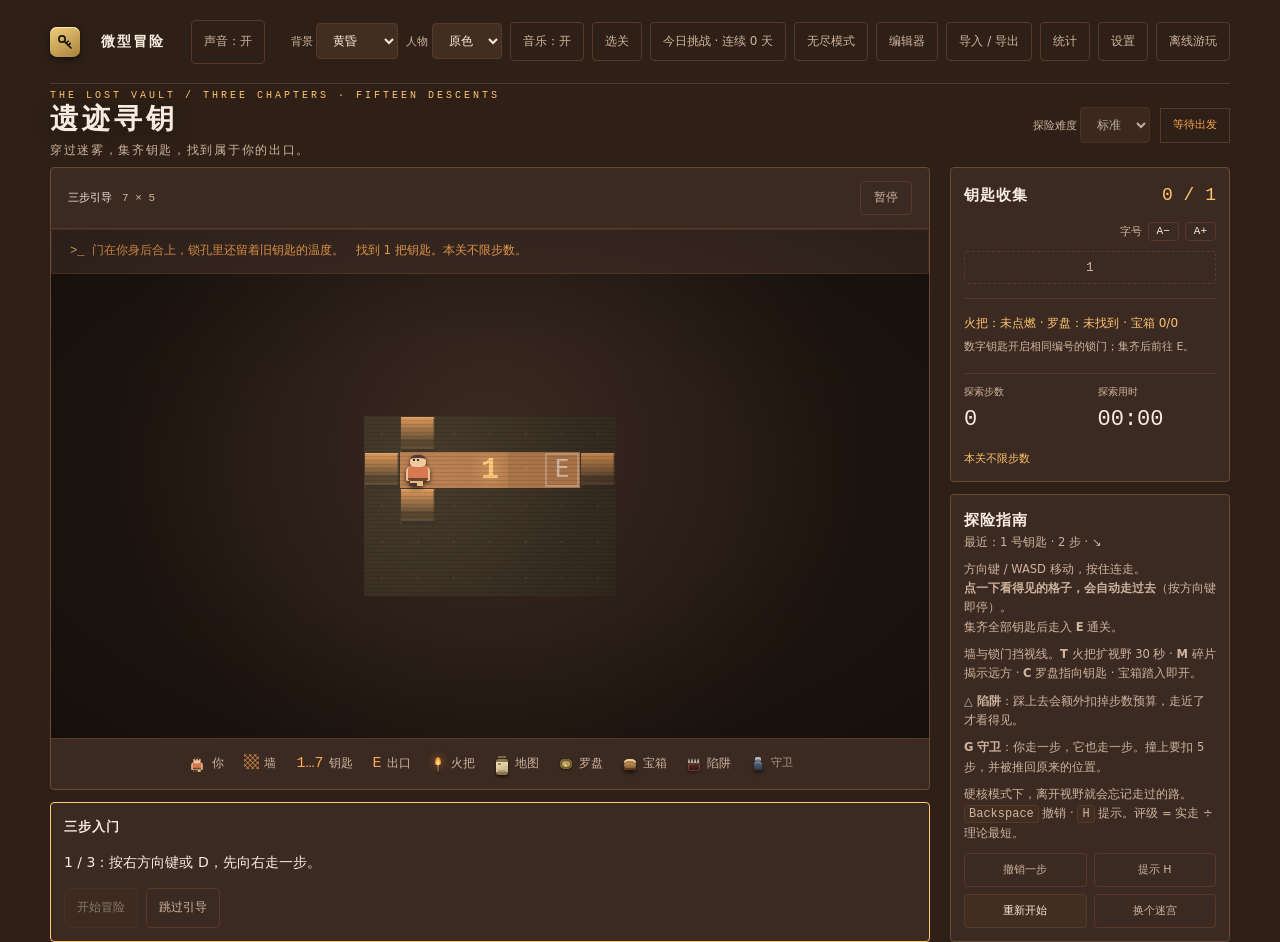
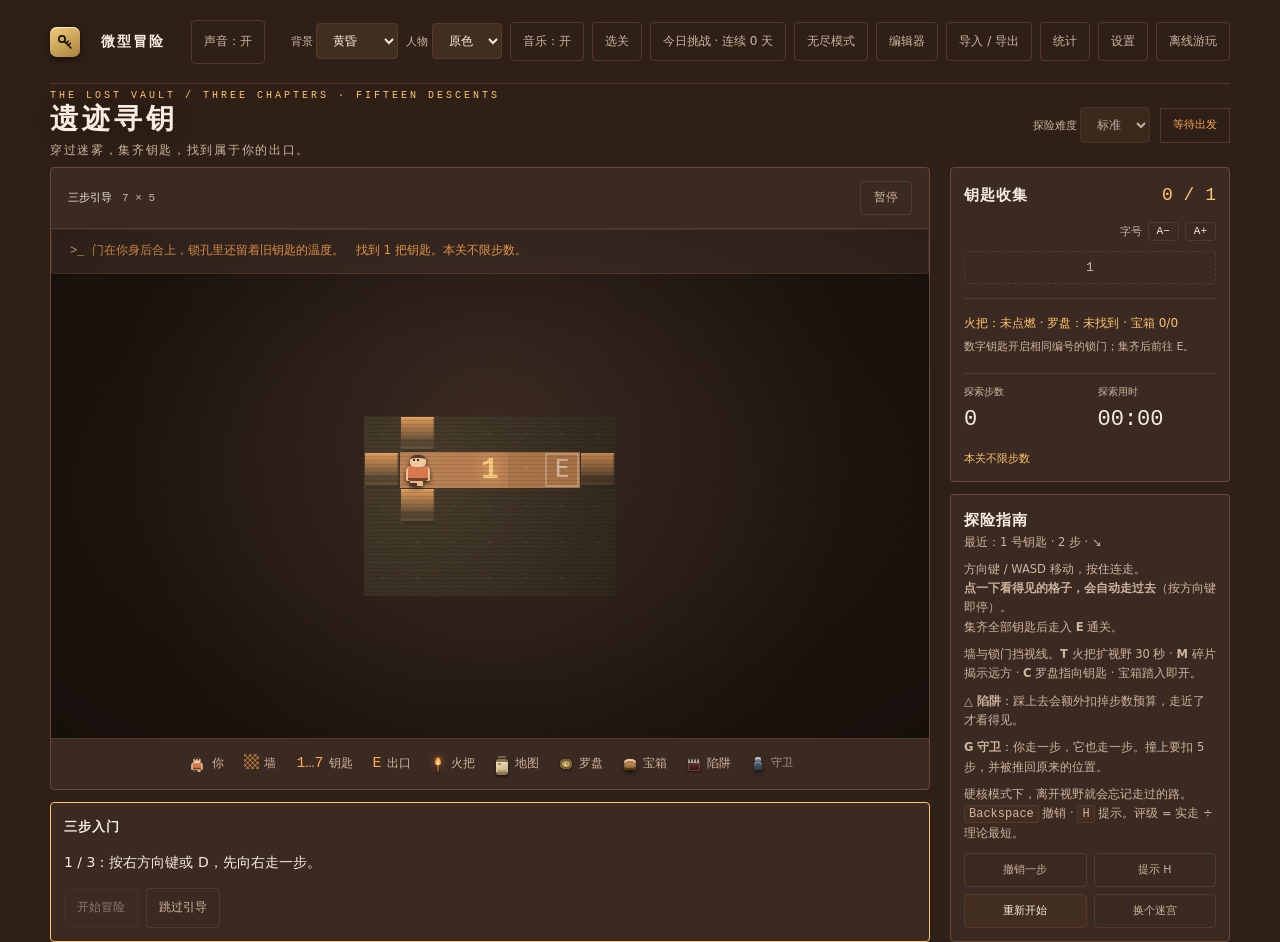
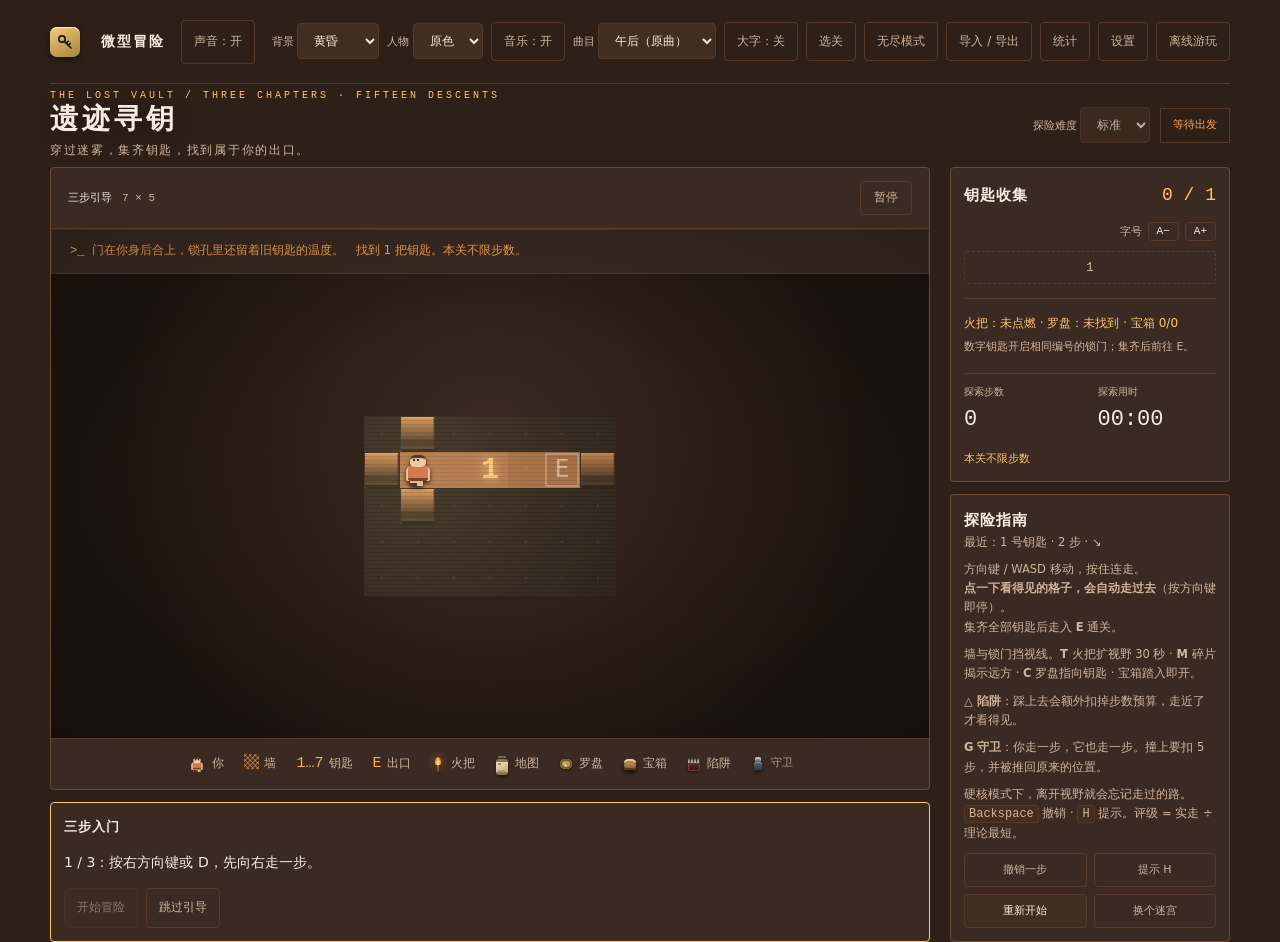
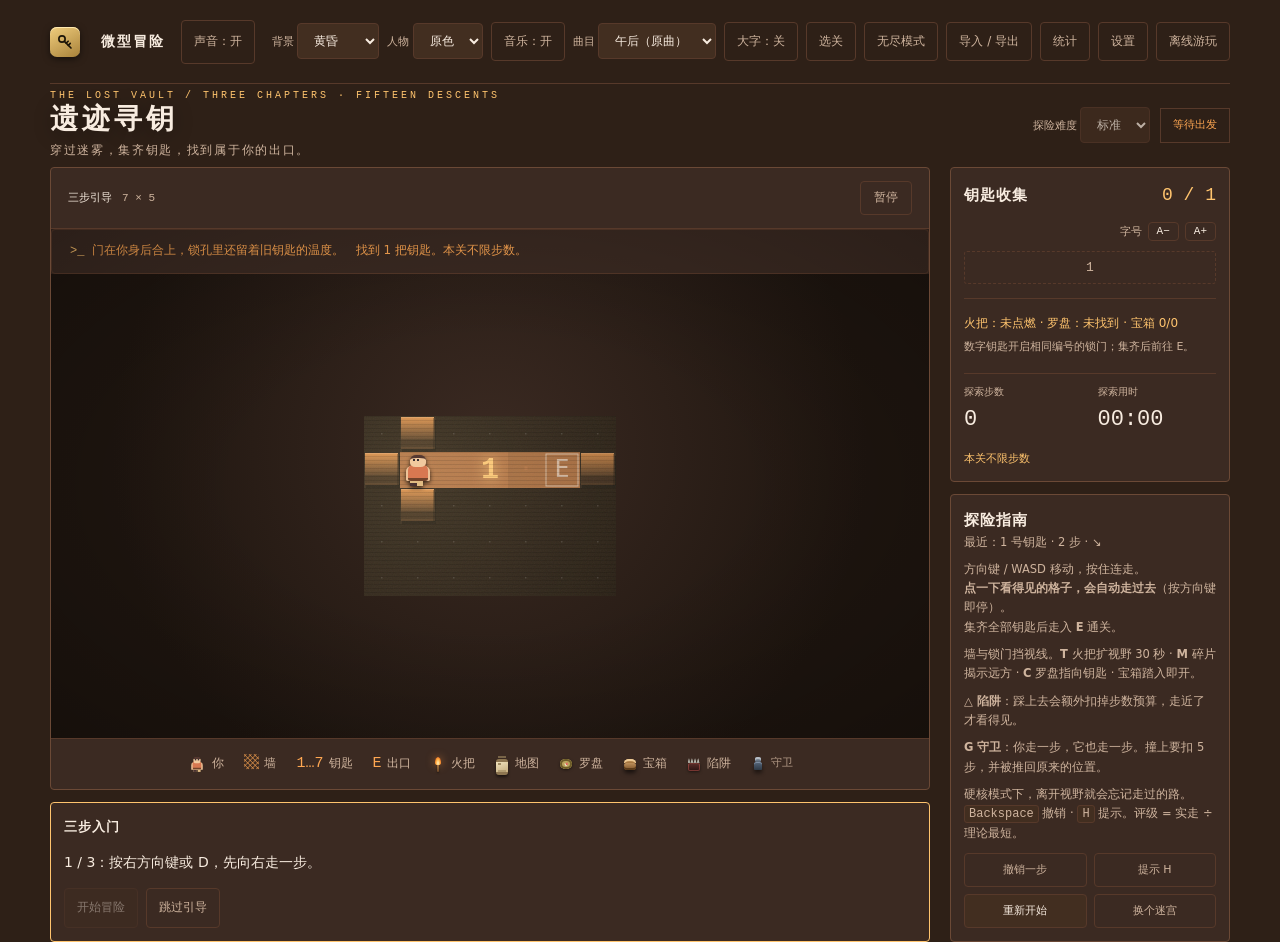
